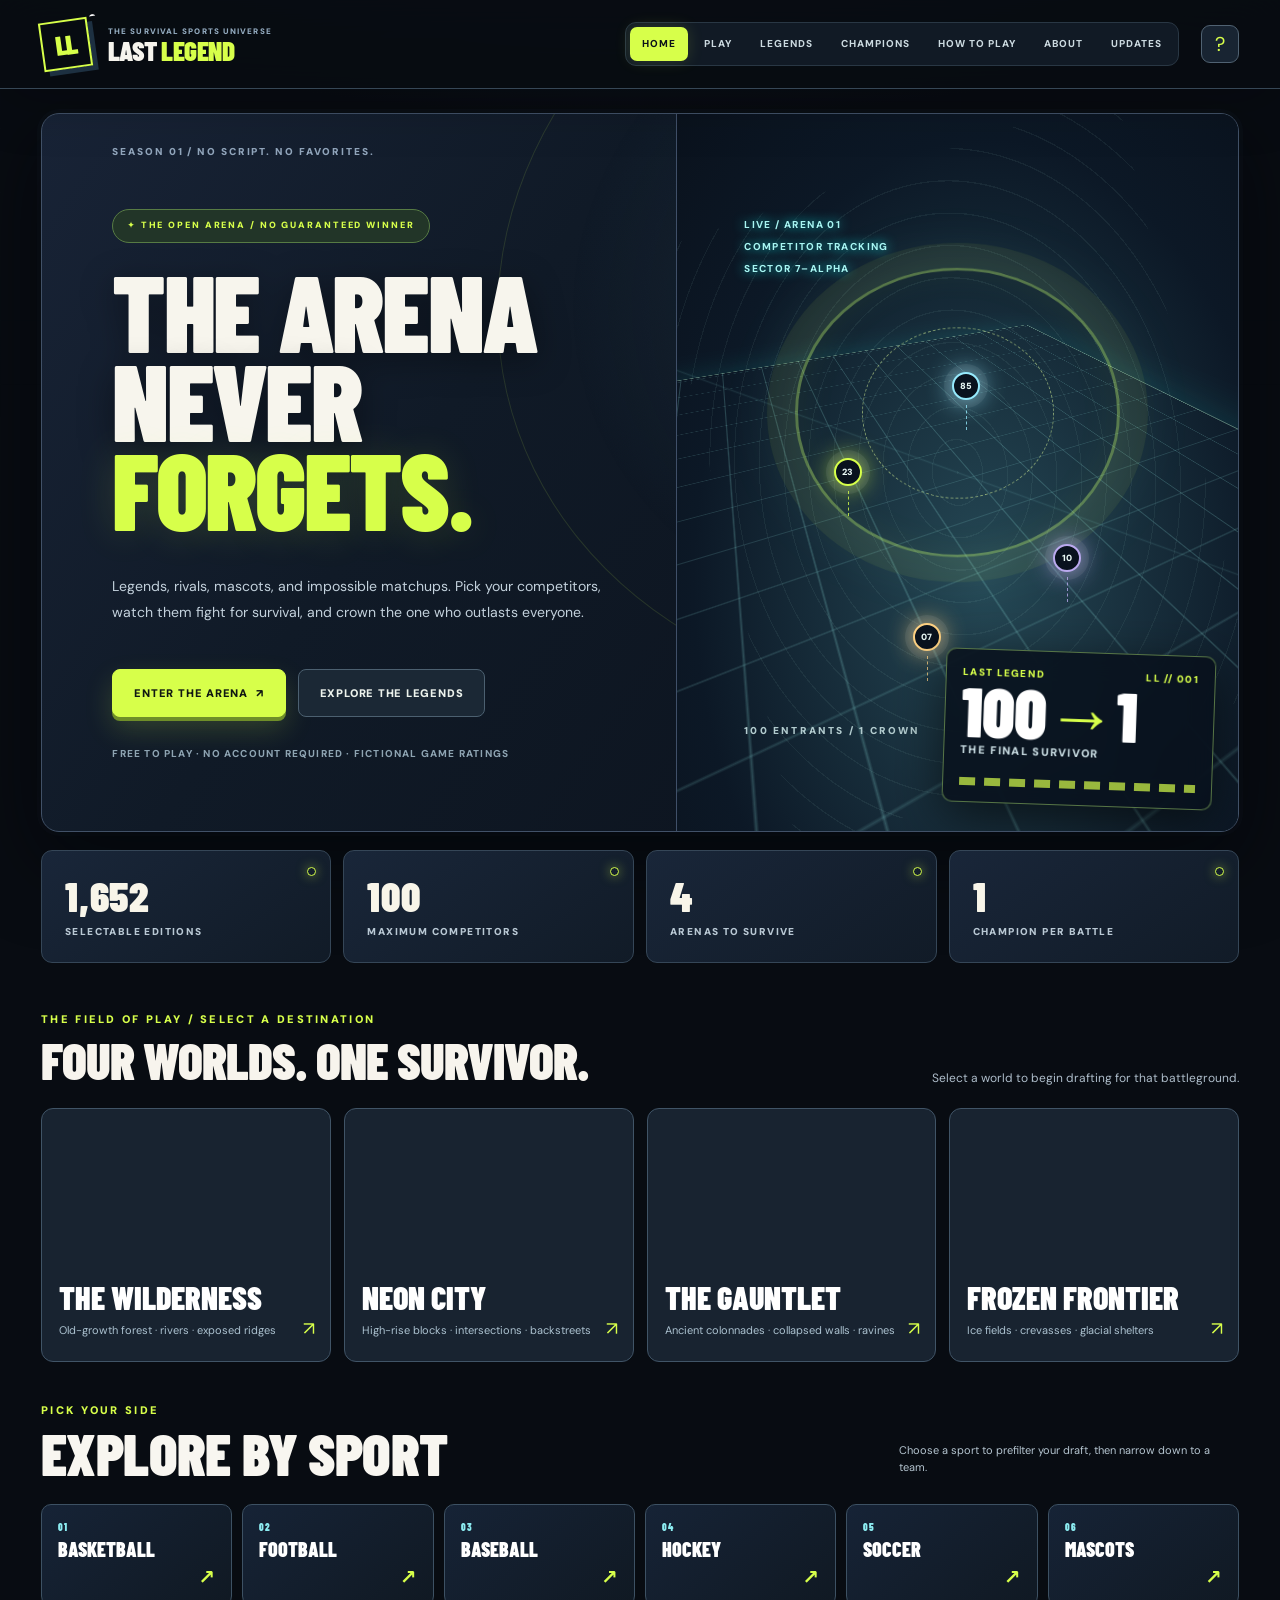
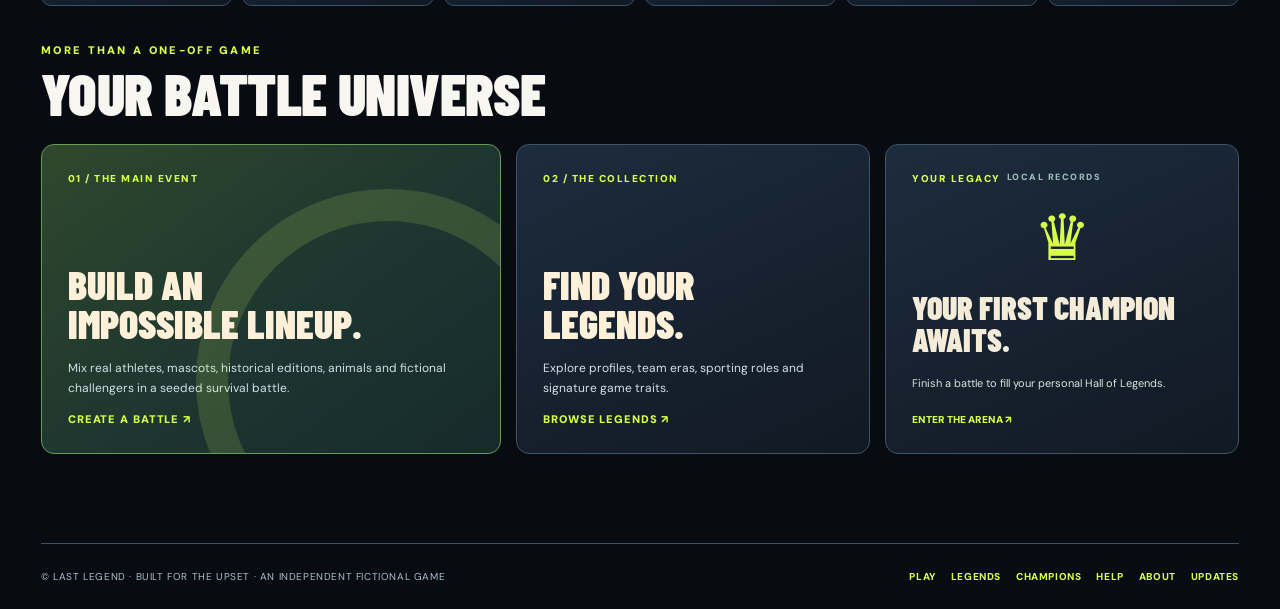
==== index.html @ 30714f8d "feat(v23): activate roster expansion during startup before catalog and edition setup" ====
<!doctype html>
<html lang="en"><head>
<meta charset="utf-8"><meta name="viewport" content="width=device-width,initial-scale=1,viewport-fit=cover">
<meta name="theme-color" content="#0b1015"><meta name="apple-mobile-web-app-capable" content="yes"><meta name="apple-mobile-web-app-status-bar-style" content="black-translucent"><meta name="apple-mobile-web-app-title" content="Last Legend">
<meta name="description" content="Draft real-world sports legends and fictional mascots in Last Legend, a free cinematic seeded battle royale simulator. Fictional ratings and outcomes.">
<meta name="robots" content="index,follow">
<meta property="og:site_name" content="Last Legend">
<meta name="twitter:card" content="summary">
<style>@import url('https://fonts.googleapis.com/css2?family=Barlow+Condensed:wght@600;700;800;900&family=DM+Sans:wght@400;500;600;700;800&display=swap');
:root{color-scheme:dark;--ink:#0b1015;--panel:#131d24;--panel2:#17232d;--line:#2c3740;--pale:#ebe8df;--muted:#95a0a7;--accent:#f4ae58;--mint:#a1d4ac}*{box-sizing:border-box}html{scroll-behavior:smooth}body{margin:0;background:var(--ink);color:var(--pale);font:14px/1.5 'DM Sans',system-ui,Arial,sans-serif}button,input,select{font:inherit}button{cursor:pointer}button:disabled{opacity:.35;cursor:not-allowed}.hidden{display:none!important}.app{max-width:1450px;margin:auto;padding:0 24px}.topbar{height:88px;display:flex;align-items:center;justify-content:space-between;border-bottom:1px solid #24313b}.logo-box{display:flex;align-items:center;gap:18px}.logo-symbol{font:900 25px 'Barlow Condensed',sans-serif;letter-spacing:-2px;border:2px solid var(--pale);padding:7px 9px;line-height:1;position:relative}.logo-symbol span{color:var(--accent);font-size:15px;position:absolute;top:-10px;right:-8px;letter-spacing:0}.eyebrow{font-size:10px;font-weight:800;letter-spacing:1.7px;color:var(--accent)}.brand{font:900 27px/1 'Barlow Condensed',sans-serif;letter-spacing:.2px}.brand em{font-style:normal;color:var(--accent)}.icon-btn{background:none;border:1px solid var(--line);border-radius:50%;width:38px;height:38px;color:var(--pale);font-size:20px}.hero{padding-top:42px}.hero-meta{display:flex;align-items:center;gap:22px;font-size:10px;letter-spacing:1.2px;color:var(--muted);font-weight:700}.live-pill{display:inline-flex;gap:9px;align-items:center;padding:6px 10px;border:1px solid #5a5138;border-radius:2px;color:var(--accent);font-size:10px;font-weight:800;letter-spacing:1.15px}.live-pill i{height:6px;width:6px;background:var(--accent);border-radius:100%;box-shadow:0 0 10px var(--accent)}h1,h2{font-family:'Barlow Condensed',Impact,sans-serif;font-weight:900;letter-spacing:-1px}h1{font-size:clamp(64px,11vw,146px);line-height:.85;margin:23px 0 17px}h1 span{color:var(--accent)}.hero-desc{max-width:700px;color:var(--muted);font-size:14px;margin:25px 0 32px;line-height:1.8}.section-rule{display:flex;justify-content:space-between;align-items:center;border-top:1px solid #46515a;padding:19px 0 12px;font-size:12px;letter-spacing:1px}.section-rule span{color:var(--accent);font-weight:800}.draft-slots{display:grid;grid-template-columns:repeat(12,minmax(0,1fr));gap:6px;margin-bottom:24px}.slot{background:#131b21;border:1px dashed #3c4750;border-radius:6px;min-height:84px;display:flex;flex-direction:column;align-items:center;justify-content:center;gap:5px;position:relative;min-width:0}.slot.filled{border:1px solid #b57e41;background:#28231f;cursor:pointer}.slot-number{font:800 10px 'DM Sans',sans-serif;color:#66757e}.slot-name{font-size:10px;line-height:1.15;text-align:center;white-space:normal;padding:0 2px;font-weight:700}.slot-add{font:600 26px 'Barlow Condensed',sans-serif;color:#4b5b62}.slot-jersey{font-size:21px}.browse-tools{display:flex;gap:10px;margin-bottom:14px}.search-input,select,input[type=number]{background:#152028;color:#ecedeb;border:1px solid #38444d;border-radius:5px;padding:12px 14px;outline:0}.search-input:focus,select:focus,input[type=number]:focus{border-color:var(--accent)}.search-input{flex:1;min-width:100px}select{cursor:pointer;min-width:135px}.athlete-grid{display:grid;grid-template-columns:repeat(4,minmax(0,1fr));gap:8px;max-height:450px;overflow:auto;padding:1px 3px 8px 0;scrollbar-color:#49545d transparent}.athlete-card{border:1px solid var(--line);border-radius:5px;background:#131d25;min-height:84px;text-align:left;display:flex;align-items:center;padding:10px;gap:12px;color:var(--pale);transition:border-color .15s,background .15s}.athlete-card:hover{border-color:#75828a}.athlete-card.selected{background:#2b3028;border-color:var(--accent)}.athlete-icon{width:48px;height:54px;flex-shrink:0;display:grid;place-items:center;border-radius:4px;background:#243743;font:800 19px 'Barlow Condensed';color:#d3e2e5}.athlete-card:nth-child(4n+2) .athlete-icon{background:#363042}.athlete-card:nth-child(4n+3) .athlete-icon{background:#3b3428}.athlete-card:nth-child(4n) .athlete-icon{background:#263932}.athlete-info{min-width:0;flex:1}.athlete-name{font-size:12px;font-weight:800;line-height:1.2}.athlete-sport{color:#9ba6ae;font-size:10px;margin:4px 0}.athlete-extra{color:var(--accent);font-size:10px;font-weight:700}.athlete-add{color:var(--accent);font-size:18px}.draft-footer{background:#151d24;border:1px solid var(--line);margin:25px 0 35px;padding:20px}.rules{display:flex;flex-wrap:wrap;gap:12px}.rules label{display:flex;flex-direction:column;gap:5px;min-width:150px;flex:1;color:#a3adb1;letter-spacing:1px;font-size:10px;font-weight:800}.rules select,.rules input{width:100%;font-size:12px}.draft-actions{margin-top:16px;display:flex;gap:12px}.btn{border-radius:4px;border:1px solid transparent;font-weight:900;letter-spacing:.5px;font-size:12px;padding:13px 18px;display:inline-flex;justify-content:center;align-items:center;gap:12px}.btn-primary{background:var(--accent);color:#0d1116;border-color:var(--accent)}.btn-secondary{background:#1b2831;color:var(--pale);border-color:#354550}.btn:hover:not(:disabled){filter:brightness(1.12)}.draft-actions #start{flex:1}.draft-actions #start span{margin-left:auto}.battle{padding:30px 0}.battle-header{display:flex;justify-content:space-between;align-items:end;margin-bottom:16px}.battle-header h2{font-size:56px;margin:4px 0 0;line-height:1}.battle-metrics{display:flex;gap:32px;text-align:right}.battle-metrics>div{display:flex;flex-direction:column}.battle-metrics small{font-size:10px;letter-spacing:1px;color:var(--muted)}.battle-metrics strong{font:800 25px 'Barlow Condensed';color:var(--accent)}.battle-grid{display:grid;grid-template-columns:minmax(0,1.6fr) minmax(290px,.72fr);gap:12px}.map-holder,.encounter,.battle-aside{border:1px solid #374651;background:#142028;border-radius:5px}.map-top,.map-foot{display:flex;justify-content:space-between;align-items:center;padding:10px 15px;font-size:10px;letter-spacing:1px;font-weight:800}.map-top{border-bottom:1px solid var(--line)}.map-key{color:#96a8ae;font-weight:500}#map{width:100%;display:block;aspect-ratio:620/390;background:#1a2830}#map .figure{transition:transform .25s ease}.map-foot{border-top:1px solid var(--line);color:var(--accent)}.encounter{margin-top:12px;padding:12px 14px;min-height:205px}.encounter-title{display:flex;justify-content:space-between;font-size:10px;font-weight:800;letter-spacing:1.2px;color:var(--accent)}.encounter-title span:last-child{color:var(--muted)}.encounter-visual{height:130px;display:flex;gap:10px;justify-content:center;align-items:center;overflow:hidden}.encounter-visual svg{max-height:125px;max-width:100%}.encounter-text{font-size:12px;min-height:28px;text-align:center;color:#d3ddd9}.controls{display:flex;gap:8px;margin-top:12px}.controls .btn{min-width:80px}.controls #play{flex:1}.controls select{font-size:11px;padding:7px}.timeline-meta{display:flex;justify-content:space-between;color:var(--muted);font-size:10px;margin-bottom:14px}#timeline{width:100%;margin:12px 0 3px;accent-color:var(--accent)}.battle-aside{display:flex;flex-direction:column;min-height:730px;overflow:hidden}.aside-tabs{display:flex;border-bottom:1px solid #41505b}.tab{flex:1;background:none;border:0;color:#94a2ac;font-size:11px;font-weight:800;letter-spacing:1px;padding:18px}.tab.active{border-bottom:2px solid var(--accent);color:var(--accent)}.feed-panel,.roster-panel{min-height:0;display:flex;flex-direction:column;flex:1}.feed-head{display:flex;justify-content:space-between;border-bottom:1px solid #34414a;padding:14px 15px;font-weight:800;font-size:10px;letter-spacing:1.1px}.feed-head span{color:#91a0a9}.feed{flex:1;overflow:auto;max-height:1000px;padding:12px}.event{padding:12px;border-left:2px solid #3e5960;background:#1a2831;margin-bottom:8px}.event.major{border-color:var(--accent)}.event.critical{border-color:#ec6b5e;background:#312529}.event-top{display:flex;justify-content:space-between;gap:5px;color:var(--accent);font-weight:800;font-size:9px;letter-spacing:.5px;margin-bottom:5px}.event p{margin:0;font-size:12px;line-height:1.6}.roster-item{display:flex;align-items:center;gap:10px;border-bottom:1px solid #293943;padding:9px 12px}.roster-item.dead{opacity:.45}.roster-badge{width:35px;height:35px;border-radius:4px;background:#355165;display:grid;place-items:center;font-size:13px;font-weight:800}.roster-data{flex:1;min-width:0}.roster-data strong{font-size:11px;display:block}.roster-data small{color:#9da9b0}.hpbar{background:#45505a;height:4px;border-radius:3px;margin-top:4px;overflow:hidden}.hpbar i{display:block;height:100%;background:#95cdad}.champion-banner{border:1px solid #e3a553;background:linear-gradient(115deg,#332818,#1b2526);padding:26px;margin:22px 0;text-align:center}.champion-banner .crown{font-size:28px;color:var(--accent)}.champion-banner h2{font-size:clamp(43px,8vw,80px);line-height:.95;margin:8px 0;color:var(--accent)}.champion-banner p{margin:8px 0 20px;color:#dae3d7}.champion-actions{display:flex;justify-content:center;align-items:stretch;gap:10px;flex-wrap:wrap}.champion-actions .btn{min-height:44px;white-space:normal;max-width:100%}.results-list{text-align:left;max-width:650px;margin:16px auto;display:grid;grid-template-columns:1fr 1fr;gap:5px}.results-list div{font-size:12px;background:#242a29;padding:6px 10px}.results-list span{color:var(--accent);margin-right:8px}.disclaimer{font-size:10px;color:#89969c;margin:15px 0;line-height:1.7}footer{border-top:1px solid #25343e;color:#70818b;display:flex;justify-content:space-between;padding:23px 0;font-size:10px;letter-spacing:1px}dialog{background:#152129;color:var(--pale);border:1px solid #4a5a61;border-radius:6px;max-width:min(95vw,460px)}dialog::backdrop{background:#03070ac9}.modal-body{padding:16px 22px 24px;position:relative}.modal-body h2{font-size:45px;line-height:.95}.modal-body p{color:#b2c0c4}.modal-close{position:absolute;right:5px;top:0;background:none;border:0;color:var(--pale);font-size:21px}.modal-body .btn{width:100%}
@media(max-width:950px){.draft-slots{grid-template-columns:repeat(6,1fr)}.athlete-grid{grid-template-columns:repeat(3,1fr)}.battle-grid{grid-template-columns:minmax(0,1fr)}.battle-aside{min-height:300px}.feed{max-height:390px}.battle-metrics{gap:16px}}@media(max-width:600px){.app{padding:0 12px}.topbar{height:71px}.logo-box{gap:11px}.logo-symbol{font-size:22px}.brand{font-size:23px}.eyebrow{font-size:8px;letter-spacing:.7px}.hero{padding-top:29px}.hero-meta>span:nth-child(2){font-size:8px}h1{font-size:clamp(62px,16vw,95px)}.hero-desc{font-size:13px}.draft-slots{grid-template-columns:repeat(6,minmax(0,1fr));gap:4px}.slot{min-height:65px}.slot-name{font-size:8px}.slot-jersey{font-size:17px}.browse-tools{gap:6px}.browse-tools select{min-width:110px;max-width:125px}.search-input,select{font-size:11px;padding:11px 8px}.athlete-grid{grid-template-columns:repeat(2,minmax(0,1fr));gap:6px;max-height:370px}.athlete-card{gap:7px;padding:8px 6px;min-height:72px}.athlete-icon{width:36px;height:44px;font-size:14px}.athlete-name{font-size:11px}.rules{gap:6px}.rules label{min-width:94px}.draft-actions{gap:7px}.btn{padding:11px 10px;font-size:10px}.battle{padding-top:16px}.battle-header h2{font-size:43px}.battle-metrics{gap:12px}.battle-metrics strong{font-size:18px}.battle-metrics small{font-size:8px}.map-top,.map-foot{padding:9px;font-size:9px}.map-key{font-size:8px}.controls{gap:4px}.controls .btn{min-width:55px;font-size:9px;padding:10px 6px}.controls select{min-width:78px;font-size:9px}.results-list{grid-template-columns:1fr}footer span{display:none}}
@media(prefers-reduced-motion:reduce){*,*:before,*:after{scroll-behavior:auto!important;transition:none!important;animation:none!important}}

/* Motion-driven encounter storyboard. All 2–4 figures visibly animate; no pre-rendered static matchup card. */
.encounter{min-height:300px!important;padding:14px!important}
.encounter-visual{height:205px!important;display:block!important;overflow:hidden}
.scene-stage{height:190px;width:100%;position:relative;overflow:hidden;border-radius:6px;background:radial-gradient(ellipse at 50% 100%,#37564b 0%,#243b38 39%,#121e27 100%);border:1px solid #42554f}
.scene-stage:before{content:'';position:absolute;inset:18px;background:repeating-linear-gradient(90deg,transparent 0 63px,#ffffff06 64px 65px);opacity:.7}
.scene-ground{position:absolute;bottom:38px;left:2%;right:2%;border-top:2px solid #7c9785;height:25px;background:linear-gradient(#2c5540aa,transparent)}
.scene-actor{position:absolute;left:calc((var(--actor-index) + .5)*100%/var(--actor-count));bottom:34px;transform:translateX(-50%);display:flex;flex-direction:column;align-items:center;z-index:2;animation:scene-step var(--scene-duration) ease-in-out both}
.scene-character{transform-origin:50% 87%;filter:drop-shadow(0 4px 3px #04080799)}
.scene-character svg{width:74px;height:99px;max-width:none;max-height:none}
.scene-name{font-size:10px;font-weight:900;white-space:nowrap;padding:2px 4px;color:#f8f7f0;background:#0c171bdc;border-radius:3px;max-width:110px;overflow:hidden;text-overflow:ellipsis}
.scene-impact{position:absolute;z-index:4;left:50%;bottom:82px;color:#ffcf69;font-size:49px;opacity:0;transform:translate(-50%,-50%) scale(.1);animation:scene-flash var(--scene-duration) ease-out both}
.scene-status{position:absolute;z-index:5;left:50%;bottom:148px;opacity:0;transform:translateX(-50%);color:#ffda75;font-size:14px;font-weight:900;letter-spacing:2px;animation:scene-title var(--scene-duration) ease-out both}
.scene-prop{position:absolute;left:50%;bottom:42px;transform:translateX(-50%);font-size:10px;color:#ffd481;letter-spacing:1px;font-weight:900}
.scene-story{text-align:left;display:flex;flex-direction:column;gap:6px;line-height:1.5;font-size:11px}
.scene-story strong{font-size:12px;color:#ffd18e}
.type-clash .actor-winner .scene-character{animation:hero-strike var(--scene-duration) ease-in-out both}
.type-clash .actor-target .scene-character{animation:victim-impact var(--scene-duration) ease-in-out both}
.type-clash .actor-eliminated .scene-character{animation:fall-down var(--scene-duration) ease-in both}
.type-chase .scene-actor{animation:run-across var(--scene-duration) cubic-bezier(.19,.6,.45,.98) both}
.type-chase .actor-target{animation:dash-out var(--scene-duration) ease-in both}
.type-chase .scene-character{animation:run-cycle .25s ease-in-out 6 alternate}
.type-alliance .scene-actor{animation:alliance-close var(--scene-duration) ease-in-out both}
.type-alliance .scene-character{animation:wave-hello var(--scene-duration) ease-in-out both}
.type-supply .actor-winner{animation:supply-grab var(--scene-duration) ease-in-out both}
.type-supply .scene-impact{animation:scene-flash var(--scene-duration) ease-out both}
.type-hazard .scene-character{animation:fall-down var(--scene-duration) ease-in both}
.type-talk .scene-character{animation:wave-hello var(--scene-duration) ease-in-out both}
.type-contact .scene-actor{animation:scene-step var(--scene-duration) ease-in-out both}
@keyframes scene-step{0%,15%{translate:0 0}37%{translate:calc(14px - 28px*var(--actor-index)) 0}72%{translate:0 -5px}100%{translate:0 0}}
@keyframes hero-strike{0%,20%{transform:translateX(0) rotate(0)}42%{transform:translateX(12px) rotate(-13deg)}58%{transform:translateX(32px) rotate(20deg)}70%,100%{transform:translateX(8px) rotate(0deg)}}
@keyframes victim-impact{0%,43%{transform:translateX(0) rotate(0deg)}59%{transform:translateX(-8px) rotate(32deg)}75%{transform:translateX(11px) rotate(-18deg)}100%{transform:translateX(11px) rotate(0deg)}}
@keyframes fall-down{0%,38%{transform:translateY(0) rotate(0);opacity:1}60%{transform:translateY(7px) rotate(48deg);opacity:1}85%,100%{transform:translateY(24px) rotate(82deg);opacity:.42}}
@keyframes run-across{0%,22%{translate:0 0}50%{translate:15px -5px}75%,100%{translate:39px 0}}
@keyframes dash-out{0%,24%{translate:0 0}65%,100%{translate:48px -8px}}
@keyframes run-cycle{0%{rotate:-10deg}100%{rotate:10deg}}
@keyframes alliance-close{0%,12%{translate:0 0}35%,75%{translate:calc(29px - var(--actor-index)*58px) 0}100%{translate:0 0}}
@keyframes wave-hello{0%,15%,100%{rotate:0}35%,65%{rotate:-8deg}50%{rotate:8deg}}
@keyframes supply-grab{0%,20%{translate:0 0}48%,72%{translate:15px -10px}100%{translate:8px 0}}
@keyframes scene-flash{0%,45%,100%{opacity:0;transform:translate(-50%,-50%) scale(.1)}55%{opacity:1;transform:translate(-50%,-50%) scale(1.1)}65%{opacity:.25;transform:translate(-50%,-50%) scale(1.8)}}
@keyframes scene-title{0%,53%{opacity:0;translate:0 10px}67%,90%{opacity:1;translate:0 0}100%{opacity:0}}
@media(max-width:600px){.encounter{min-height:284px!important}.encounter-visual{height:189px!important}.scene-stage{height:177px}.scene-actor{bottom:28px}.scene-name{font-size:8px;max-width:77px}.scene-character svg{width:55px;height:87px}.scene-impact{bottom:76px}.scene-status{bottom:145px}.scene-ground{bottom:30px}}
@media(prefers-reduced-motion:reduce){.scene-stage *{animation:none!important;transition:none!important}}

/* Adjustable 2–24 athlete draft. Column counts are tuned to the chosen match size. */
.match-size-bar{display:flex;align-items:center;flex-wrap:wrap;gap:12px;padding:13px 14px;margin:0 0 16px;border:1px solid #3d4d54;border-radius:6px;background:#17242b}
.match-size-bar>label{color:#f4ae58;font-size:11px;font-weight:900;letter-spacing:1.1px}
.match-size-controls{display:flex;align-items:center;gap:5px}
.match-size-controls select{min-width:83px;text-align:center;font-weight:900;font-size:15px;padding:8px 9px}
.size-step{border:1px solid #52616b;background:#273641;color:#f4ae58;width:36px;height:39px;border-radius:5px;font-size:22px;font-weight:800;cursor:pointer}
.size-step:disabled{opacity:.3;cursor:not-allowed}
.match-size-hint{color:#b1bdbe;font-size:11px;flex:1;min-width:140px}
.draft-slots{grid-template-columns:repeat(var(--slot-cols,12),minmax(0,1fr))}
@media(max-width:950px){.draft-slots{grid-template-columns:repeat(var(--slot-cols-tablet,6),minmax(0,1fr))}}
@media(max-width:600px){.draft-slots{grid-template-columns:repeat(var(--slot-cols-mobile,6),minmax(0,1fr))}.match-size-bar{gap:8px;padding:10px}.match-size-hint{min-width:100%;font-size:10px}.match-size-bar>label{flex:1}}

/* V3: champion showcase, contextual encounters, procedural map option */
.random-map-toggle .toggle-line{display:flex;align-items:center;gap:6px;white-space:nowrap;font-size:11px;letter-spacing:0;color:#d5e6da;text-transform:none}
.random-map-toggle input{width:18px!important;height:18px;accent-color:#f4ae58}
.victory-showcase{position:relative;overflow:hidden;border-radius:8px;max-width:420px;margin:0 auto 8px;background:radial-gradient(ellipse at 50% 45%,#495a3a 0%,#28372d 42%,#181f24 85%);min-height:232px}
.victory-stage{position:relative;display:flex;align-items:center;justify-content:center;flex-direction:column;min-height:232px;padding:10px 5px 0}
.victory-halo{position:absolute;top:20px;left:50%;translate:-50%;width:150px;height:150px;border-radius:50%;box-shadow:0 0 90px 45px #e7a84648;animation:victory-glow 2.5s ease-in-out infinite alternate}
.victory-figure{z-index:1;animation:victory-bounce 1.7s ease-in-out infinite alternate;filter:drop-shadow(0 7px 12px #060c1080)}
.victory-podium{z-index:2;background:linear-gradient(135deg,#eeb766,#a87d37);border-radius:3px 3px 0 0;color:#1a2421;padding:10px 28px;font:900 13px 'Barlow Condensed',sans-serif;letter-spacing:2px;margin-top:-13px;box-shadow:0 0 22px #ffc66c60}
.victory-confetti{position:absolute;top:-20px;left:var(--left);height:11px;width:5px;background:var(--confetti-color);z-index:3;animation:confetti-fall var(--fall) linear infinite;animation-delay:var(--delay)}
@keyframes confetti-fall{0%{transform:translateY(-40px) rotate(0)}100%{transform:translateY(300px) rotate(560deg)}}
@keyframes victory-bounce{from{transform:translateY(0) rotate(-4deg)}to{transform:translateY(-9px) rotate(4deg)}}
@keyframes victory-glow{from{opacity:.45;transform:scale(.88)}to{opacity:1;transform:scale(1.2)}}
.type-recovery .scene-character{animation:recover-lift var(--scene-duration) ease-in-out both}
.type-recovery .scene-impact{color:#9eebac;animation:heal-pulse var(--scene-duration) ease-out both}
.type-betrayal .scene-actor{animation:betrayal-step var(--scene-duration) ease-in-out both}
.type-betrayal .scene-character{animation:betrayal-turn var(--scene-duration) ease-in-out both}
@keyframes recover-lift{0%,15%{transform:translateY(0) scale(1)}35%{transform:translateY(14px) scale(.9)}75%,100%{transform:translateY(-8px) scale(1.07)}}
@keyframes heal-pulse{0%,25%{opacity:0;transform:scale(.2)}55%{opacity:1;transform:scale(2)}100%{opacity:0;transform:scale(3)}}
@keyframes betrayal-step{0%{translate:0 0}60%,100%{translate:calc(30px - 65px*var(--actor-index)) 0}}
@keyframes betrayal-turn{0%,30%{transform:scaleX(1)}80%,100%{transform:scaleX(-1)}}
@media(prefers-reduced-motion:reduce){.victory-figure,.victory-halo,.victory-confetti{animation:none!important}}

/* V4: large-scale draft and filtering; art polish is deferred. */
.mode-controls{display:flex;gap:10px;flex-wrap:wrap;margin:10px 0 14px;border:1px solid #344650;border-radius:5px;padding:12px;background:#121c25}
.mode-controls label{display:flex;flex-direction:column;gap:5px;flex:1;min-width:138px;font-size:10px;letter-spacing:.9px;font-weight:800;color:#adc0ca}
.mode-controls select{width:100%;padding:9px;background:#1b2934}
#filtered-count{color:#f4ae58;display:inline-block;align-self:end;padding:10px 0;font:700 11px 'DM Sans',sans-serif}
.draft-slots{max-height:370px;overflow-y:auto;align-content:start;scrollbar-color:#52616a transparent}
.slot{min-height:66px}.athlete-grid{max-height:380px}
.game-category-tag{background:#293d4d;color:#f4ae58;font-size:9px;padding:2px 5px;border-radius:3px}

@media(max-width:600px){.mode-controls{gap:6px;padding:9px}.mode-controls label{min-width:115px}.draft-slots{max-height:265px}.slot{min-height:60px}}

/* V5: persistent, compact arena leaderboards */
.arena-leaders { background:linear-gradient(160deg,#222e35,#142027); border-bottom:1px solid #44555d; padding:12px; }
.arena-leaders .leaders-title{display:flex;justify-content:space-between;align-items:center;color:#f6e6cc;font-size:11px;font-weight:900;letter-spacing:1.4px;margin-bottom:9px}
.arena-leaders .leaders-live{display:flex;align-items:center;gap:5px;color:#b2d9b9;font-size:9px}
.arena-leaders .leaders-live:before{content:"";width:6px;height:6px;border-radius:100%;background:#88cba1;box-shadow:0 0 8px #88cba1}
.leaders-cols{display:grid;grid-template-columns:minmax(0,1fr) minmax(0,1fr);gap:10px}
.leaders-group{min-width:0}
.leaders-heading{color:#acb9bd;font-size:9px;font-weight:850;letter-spacing:.8px;margin:1px 0 6px;white-space:nowrap}
.leader-entry{display:flex;align-items:center;gap:5px;border:1px solid #3a4952;padding:5px 6px;margin-bottom:4px;border-radius:4px;background:#1a2933;min-width:0}
.leader-entry .leader-rank{color:#ffbe71;font-size:10px;font-weight:900;min-width:12px}
.leader-entry .leader-name{font-size:10px;font-weight:800;line-height:1.25;white-space:nowrap;overflow:hidden;text-overflow:ellipsis;flex:1;min-width:0}
.leader-entry .leader-num{font:900 12px 'Barlow Condensed',sans-serif;color:#e8ecdc;min-width:18px;text-align:right;white-space:nowrap}
.leader-entry .leader-pip{width:7px;height:7px;flex-shrink:0;border-radius:2px}
.leader-entry.is-out{opacity:.58}
.leader-entry .leader-status{font-size:8px;color:#ea8b85}
.arena-leaders-mobile{display:none}
.arena-leaders-desktop{position:sticky;top:0;z-index:4;flex-shrink:0}
@media (max-width:950px){
 .arena-leaders-desktop{display:none}
 .arena-leaders-mobile{display:block;position:sticky;top:0;z-index:11;padding:8px 10px;margin-bottom:6px;border:1px solid #46545d;border-radius:4px;box-shadow:0 6px 12px #050c10a8}
 .arena-leaders-mobile .leaders-title{margin-bottom:4px;font-size:10px}
 .arena-leaders-mobile .leaders-heading{margin:1px 0 4px;font-size:9px}
 .arena-leaders-mobile .leader-entry{padding:3px 4px;margin-bottom:2px}
 .arena-leaders-mobile .leader-entry .leader-name{font-size:9px}
 .arena-leaders-mobile .leader-entry .leader-num{font-size:11px}
}
@media (max-width:410px){
 .arena-leaders-mobile .leaders-cols{gap:6px}
 .arena-leaders-mobile{padding:7px}
 .arena-leaders-mobile .leader-entry .leader-name{font-size:8.5px}
}


/* Keep the score panel anchored while the arena camera is scrolled. */
.battle-aside{overflow:visible}
.arena-leaders-desktop{top:8px;border-radius:5px 5px 0 0}
</style>
<link rel="stylesheet" href="ui/character-polish.css">
<link rel="stylesheet" href="ui/spectator-v7.css">
<link rel="stylesheet" href="ui/website-v8.css">
<link rel="stylesheet" href="ui/profiles-v11.css">
<link rel="stylesheet" href="ui/choreography-v12.css">
<link rel="stylesheet" href="ui/polish-v14.css">
<link rel="stylesheet" href="ui/analytics-v16.css">
<link rel="stylesheet" href="ui/visual-rebirth-v18.css">
<link rel="stylesheet" href="ui/battle-vision-v19.css">
<link rel="stylesheet" href="ui/encounter-cinema-v20.css">
<link rel="stylesheet" href="ui/survival-ai-v21.css">
<meta property="og:type" content="website"><meta property="og:title" content="LAST LEGEND · The Arena Never Forgets"><meta property="og:description" content="Build a lineup. Watch legends collide. One competitor survives. Free browser-based battle royale.">
<title>LAST LEGEND · The Arena Never Forgets</title>
</head><body>
<div id="app" class="app">
<header class="topbar site-header"><button type="button" id="ll-home" class="logo-box ll-home-logo" aria-label="Last Legend home; asks before ending an active battle"><div class="logo-symbol">LL<span>●</span></div><div><div class="eyebrow">THE SURVIVAL SPORTS UNIVERSE</div><div class="brand">LAST <em>LEGEND</em></div></div></button>
<button type="button" class="site-menu-toggle" id="site-menu-toggle" aria-controls="site-navigation" aria-expanded="false" aria-label="Open site menu">☰</button>
<nav class="site-nav" id="site-navigation" aria-label="Main navigation">
<a href="#/home" data-site-nav="home">HOME</a>
<a href="#/play" data-site-nav="play">PLAY</a>
<a href="#/legends" data-site-nav="legends">LEGENDS</a>
<a href="#/champions" data-site-nav="champions">CHAMPIONS</a>
<a href="#/how-to-play" data-site-nav="how-to-play">HOW TO PLAY</a>
<a href="#/about" data-site-nav="about">ABOUT</a>
<a href="#/updates" data-site-nav="updates">UPDATES</a>
</nav><button id="help-btn" class="icon-btn" title="Quick game rules" aria-label="Quick game rules">?</button></header>
<a class="ll-skip" href="#site-home" id="ll-skip">SKIP TO MAIN CONTENT</a>
<main id="main-content" tabindex="-1">

<section class="site-page site-home" id="site-home" aria-labelledby="site-home-heading">
<div class="site-home-hero"><div class="site-hero-copy">
<div class="site-eyebrow">✦ THE OPEN ARENA / NO GUARANTEED WINNER</div>
<h1 id="site-home-heading">THE ARENA<br>NEVER <em>FORGETS.</em></h1>
<p>Legends, rivals, mascots, and impossible matchups. Pick your competitors, watch them fight for survival, and crown the one who outlasts everyone.</p>
<div class="site-hero-actions"><button id="site-first-battle" type="button" class="site-primary">ENTER THE ARENA <span aria-hidden="true">↗</span></button><a href="#/legends" class="site-secondary" data-site-action="legends">EXPLORE THE LEGENDS</a></div>
<div class="site-hero-footnote">FREE TO PLAY · NO ACCOUNT REQUIRED · FICTIONAL GAME RATINGS</div>
</div><div class="site-hero-side"><div class="site-title-screen"><div class="site-screen-kicker"><span>LAST LEGEND</span><span>LL // 001</span></div><div class="site-screen-number">100<span>→</span>1</div><div class="site-screen-caption">THE FINAL SURVIVOR</div><div class="site-screen-line"></div></div></div></div>
<div class="site-home-metrics">
<div><strong id="site-total">1,203</strong><span>SELECTABLE EDITIONS</span></div>
<div><strong>100</strong><span>MAXIMUM COMPETITORS</span></div>
<div><strong>4</strong><span>ARENAS TO SURVIVE</span></div>
<div><strong>1</strong><span>CHAMPION PER BATTLE</span></div>
</div>
<div class="site-section-title"><div><div class="site-eyebrow">PICK YOUR SIDE</div><h2>EXPLORE BY SPORT</h2></div><p>Choose a sport to prefilter your draft, then narrow down to a team.</p></div>
<div id="site-sports" class="site-sports" aria-label="Draft shortcuts by sport"></div>
<div class="site-section-title"><div><div class="site-eyebrow">MORE THAN A ONE-OFF GAME</div><h2>YOUR BATTLE UNIVERSE</h2></div></div>
<div class="site-home-cards"><article class="site-home-feature highlight"><span class="site-feature-index">01 / THE MAIN EVENT</span><h3>BUILD AN IMPOSSIBLE LINEUP.</h3><p>Mix real athletes, mascots, historical editions, animals and fictional challengers in a seeded survival battle.</p><a href="#/play" data-site-action="play">CREATE A BATTLE ↗</a></article>
<article class="site-home-feature"><span class="site-feature-index">02 / THE COLLECTION</span><h3>FIND YOUR LEGENDS.</h3><p>Explore profiles, team eras, sporting roles and signature game traits.</p><a href="#/legends" data-site-action="legends">BROWSE LEGENDS ↗</a></article>
<article id="site-latest-champion" class="site-home-champion" aria-live="polite"></article></div>
</section>
<section class="hero hidden" id="draft-view"><div class="hero-meta"><span class="live-pill"><i></i> THE DRAFT</span><span>SEASON 001 · LEGENDS NEVER DIE</span></div>
<a class="ll-lab-link" href="identity-lab.html" title="Review roster portraits, nonhuman animations, and appearance verification">✧ CHARACTER IDENTITY LAB ↗</a>
<h1><span id="hero-count" style="color:var(--pale)">12 ENTER.</span><br><span>ONE REMAINS.</span></h1><p class="hero-desc">Choose 2–100 athletes from <span id="ll-draft-catalog-count">1,203</span> selectable roster editions. Watch them strategize, form alliances, fight for supplies, and survive. No guaranteed winner. Mascots, athletes, wildcards, and every battle tell a new story.</p>
<div class="section-rule"><strong>01 / SELECT YOUR LEGENDS</strong><span id="draft-count" aria-live="polite">0 / 12 DRAFTED</span></div>
<div class="match-size-bar"><label for="match-size">ATHLETES IN THIS BATTLE</label><div class="match-size-controls"><button type="button" class="size-step" id="decrease-size" aria-label="Remove one draft slot">−</button><select id="match-size" aria-label="Number of athletes in this battle"></select><button type="button" class="size-step" id="increase-size" aria-label="Add one draft slot">+</button></div><span id="size-status" class="match-size-hint" role="status" aria-live="polite">Choose any number from 2 to 100. One champion.</span></div>
<div id="draft-slots" class="draft-slots" aria-label="Selected athletes"></div>
<div class="mode-controls"><label>BATTLE MODE<select id="battle-mode" aria-label="Battle roster mode"><option value="ALL">Open Battle Royale · All</option><option value="MASCOT">Mascot Mode · Pro + College</option><option value="ATHLETE">Athletes Only</option><option value="WILDCARD">Wildcards & Fictional</option></select></label><label>COLLECTION<select id="collection-filter" aria-label="Browse character collections"><option value="ALL">All collections</option><option value="FRIENDS_REQUESTS">Friends' requests</option><option value="BEARS_TOP_100">Bears Top 100</option><option value="IU_2025_CHAMPIONS">Indiana Champions</option><option value="PRO_MASCOTS">All pro mascots</option><option value="NFL_MASCOTS">NFL Mascots</option><option value="NBA_MASCOTS">NBA Mascots</option><option value="NHL_MASCOTS">NHL Mascots</option><option value="MLB_MASCOTS">MLB Mascots</option><option value="COLLEGE_MASCOTS">100 College Mascots</option></select></label><span id="filtered-count" aria-live="polite">Loading library…</span></div><div class="browse-tools"><input id="search" class="search-input" type="search" placeholder="Search athletes, career editions, and teams…" aria-label="Search athletes" autocomplete="off"><select id="sport-filter" aria-label="Filter sport"><option value="">All sports</option></select><select id="ll-team-filter" aria-label="Filter by team or affiliation" disabled><option value="">CHOOSE A SPORT FIRST</option></select></div><div class="ll-edition-note" id="ll-edition-count" aria-live="polite">1,203 ORIGINAL PROFILES</div>
<div id="athlete-grid" class="athlete-grid"></div><button type="button" class="btn btn-secondary" id="ll-more-athletes" hidden>SHOW MORE LEGENDS</button>
<div class="draft-footer"><div class="rules"><label>ARENA<select id="arena"><option value="WILDERNESS">The Wilderness</option><option value="CITY">Neon City</option><option value="RUINS">The Gauntlet</option><option value="FROZEN">Frozen Frontier</option></select></label><label>RANDOMNESS<select id="mode"><option value="BALANCED">Balanced</option><option value="REALISTIC">Realistic</option><option value="CHAOS">Chaos</option></select></label><label>SCENE INTENSITY<select id="scene-intensity" aria-label="Encounter narrative violence intensity"><option value="standard">Standard · Non-graphic</option><option value="intense">Intense · Heavy impacts</option><option value="graphic">Graphic · 18+ opt-in</option></select></label><label>SEED<input id="seed" type="number" inputmode="numeric" value="20261022" min="0" max="2147483647"></label><label class="random-map-toggle"><span>MAP VARIETY</span><span class="toggle-line"><input type="checkbox" id="random-map" checked>New map every battle</span></label></div><div class="draft-actions"><button id="clear-draft" type="button" class="btn btn-secondary" aria-label="Clear entire lineup">CLEAR LINEUP</button><button id="demo" type="button" class="btn btn-secondary" aria-label="Fill remaining empty lineup slots">FILL REST</button><button id="start" class="btn btn-primary" disabled>START THE BATTLE <span>→</span></button></div></div>
</section>

<section id="site-legends" class="site-page hidden" aria-labelledby="site-legends-heading">
<div class="site-page-head"><div class="site-eyebrow">THE COMPLETE COLLECTION · FILTER & DRAFT</div><h1 id="site-legends-heading">THE LEGENDS.</h1><p>Search <span id="site-roster-total">1,203</span> selectable characters and career editions. Open a profile to inspect in-game ratings, or add a competitor straight to your lineup.</p></div>
<div class="site-filterbar"><input id="site-legend-search" type="search" placeholder="Search players, mascots, teams, or eras…" aria-label="Search all legends"><select id="site-legend-sport" aria-label="Filter legend catalog by sport"><option value="">All sports</option></select><select id="site-legend-team" aria-label="Filter legend catalog by team"><option value="">All teams</option></select></div>
<div class="site-roster-count" id="site-legend-count" aria-live="polite">LOADING LEGENDS…</div>
<div id="site-legend-grid" class="site-legend-grid"></div><button id="site-legend-more" class="site-secondary site-more" type="button" hidden>SHOW MORE</button>
<p class="site-note">Historical uniforms, appearances and statistical abilities are stylized game representations. Unsourced details remain provisional. No official league or athlete endorsement is implied.</p></section>
<section id="site-champions" class="site-page hidden" aria-labelledby="site-champions-heading">
<div class="site-page-head"><div class="site-eyebrow">THE HALL OF LEGENDS / YOUR RECORDS</div><h1 id="site-champions-heading">ONLY THE LAST REMAIN.</h1><p>Remember your championship runs, elimination records and surviving legends. Your finished matches are tracked on this device, not a fictional global leaderboard.</p></div>
<div class="site-history-wrap"><section id="ll-match-history" class="ll-history" aria-label="Completed match history"></section><p id="site-device-note" class="site-note"></p><button id="site-champions-link" type="button" class="site-primary">START YOUR NEXT BATTLE ↗</button></div></section>
<section id="site-how-to-play" class="site-page hidden" aria-labelledby="site-how-heading">
<div class="site-page-head"><div class="site-eyebrow">FIELD MANUAL / START HERE</div><h1 id="site-how-heading">HOW TO SURVIVE.</h1><p>Three moves separate you from your first champion. Watch for alliances, limited supplies, tactical encounters and a shrinking danger zone.</p></div>
<div class="site-steps">
<article class="site-step"><span class="site-step-index">01</span><h2>BUILD YOUR LINEUP.</h2><p>Choose 2–100 competitors. Filter by sport and team, mix multiple eras of a legend, remove selections, or use Fill Rest to complete open slots without losing picks.</p></article>
<article class="site-step"><span class="site-step-index">02</span><h2>CHOOSE THE BATTLEGROUND.</h2><p>Select one of four seeded arenas and a balance setting, then start. Abilities and terrain affect a deterministic fictional simulation, never real-world athlete rankings.</p></article>
<article class="site-step"><span class="site-step-index">03</span><h2>FOLLOW THE FIGHT.</h2><p>Use the live top-10 lists to follow any contender, or activate the automatic camera. Track their health, supplies, eliminations and survival until one remains.</p></article></div>
<div class="site-article"><section><h2>HOW DO RESULTS WORK?</h2><p>The simulation evaluates game ratings, tendencies, resources, terrain and seeded outcomes. Using the same lineup, seed and settings gives the same results. A new seed creates a new hypothetical story.</p></section>
<section><h2>CAN I LEAVE A MATCH?</h2><p>Click the LL logo or the back-to-draft control during a battle. A confirmation dialog asks before an unfinished battle is ended.</p></section>
<section><h2>WHERE ARE MY CHAMPIONS?</h2><p>Completed matches appear in Champions. The saved history stays in this browser; it does not sync to an account, and the site does not claim to have global rankings.</p></section>
<section><h2>ARE THE PERFORMANCES REAL?</h2><p>No. Last Legend is a fictional, stylized battle game. It is not an assessment of anyone’s real-world behavior, violence, skill in a fight, or character.</p></section></div>
<a href="#/play" class="site-primary" data-site-action="play">LET'S PLAY ↗</a></section>
<section id="site-about" class="site-page hidden" aria-labelledby="site-about-heading">
<div class="site-page-head"><div class="site-eyebrow">LAST LEGEND / INDEPENDENT GAME PROJECT</div><h1 id="site-about-heading">A SPORTING UNIVERSE.<br>ONE SURVIVOR.</h1><p>Last Legend brings unforgettable athletes, mascots and fantasy competitors into fictional survival scenarios. It's built for surprising outcomes and entertaining spectatorship, not predictions.</p></div>
<div class="site-article"><section><h2>WHAT IS LAST LEGEND?</h2><p>A free browser game where you create a draft, pick a battleground and watch animated encounters. Matches simulate 2–100 entrants from a roster that includes career editions and mascots.</p></section><section><h2>DO I NEED AN ACCOUNT?</h2><p>No. Guest play is available without an account or download. Finished match records are stored locally in your browser. Last Legend does not currently provide cloud-synced profiles or online multiplayer.</p></section><section><h2>ARE ATHLETE AND TEAM LIKENESSES OFFICIAL?</h2><p>No endorsement or affiliation with professional leagues, schools, athletes or rights holders is implied. Select team-era data and numbers have reference sources, but other design choices are provisional artwork. No official team marks are guaranteed.</p></section><section><h2>WHAT DATA DOES THE GAME SAVE?</h2><p>Completed-match records such as champions and elimination statistics are stored in this browser's local storage. You can delete them by clearing the website's stored data in your browser. No account-based history is offered.</p></section><section><h2>IS IT SUITABLE FOR EVERYONE?</h2><p>Current match presentation uses stylized, non-graphic fictional combat. Later content-intensity modes would need explicit audience controls and public-release review before launch.</p></section><section><h2>ACCESSIBILITY & HELP</h2><p>The game supports reduced-motion preferences, keyboard-accessible buttons, native confirmation dialogs and scrollable leaderboards. For gameplay instructions, visit <a href="#/how-to-play" data-site-action="how-to-play">How to Play</a>.</p></section></div></section>
<section id="site-updates" class="site-page hidden" aria-labelledby="site-updates-heading">
<div class="site-page-head"><div class="site-eyebrow">THE PATCH NOTES / ROAD TO PUBLIC RELEASE</div><h1 id="site-updates-heading">WHAT'S NEW.</h1><p>Changes actually released in the public game. Future plans are identified as planned—not advertised as playable.</p></div>
<div class="site-updates-list">
<article class="site-update"><div class="site-update-num">V17.0 · PREVIEW</div><div><h2>BACK TO HOME</h2><p>Return directly to the Lobby after a completed match while keeping local champion history.</p></div></article>
<article class="site-update"><div class="site-update-num">V16.0 · PREVIEW</div><div><h2>SIMULATION LAB</h2><p>Run 16 seeded fictional matches with 2–12 drafted legends; measure game-only win share, average placement and eliminations.</p></div></article>
<article class="site-update"><div class="site-update-num">V15.0 · PREVIEW</div><div><h2>SEEDED SHARE LINKS</h2><p>Reconstruct legends, arena, mode and seed from a portable link. No online accounts or global rankings.</p></div></article>
<article class="site-update"><div class="site-update-num">V14.0 · PREVIEW</div><div><h2>WEBSITE ACCESSIBILITY</h2><p>Keyboard focus, skip link, text contrast, reduced motion and better responsive controls.</p></div></article>
<article class="site-update"><div class="site-update-num">V13.0 · PREVIEW</div><div><h2>SAFER RESOURCE ROUTES</h2><p>Choose future-safe caches; avoid chasing supplies into the storm. No physical-obstacle pathfinding yet.</p></div></article>
<article class="site-update"><div class="site-update-num">V12.0 · PREVIEW</div><div><h2>ENCOUNTER CHOREOGRAPHY</h2><p>Character-specific motion families and prop cues, not 500 individually rigged animations.</p></div></article>
<article class="site-update"><div class="site-update-num">V11.0 · PREVIEW</div><div><h2>THE COMPLETE ATHLETE DOSSIER</h2><p>Show Stats and Add to Draft on Legends and Draft cards. Inspect all fictional ratings, stat bars, tendencies, signature and secondary abilities; upgraded text contrast and readability. The Big Four league-wide roster expansion is still planned.</p></div></article>
<article class="site-update"><div class="site-update-num">V10.0</div><div><h2>500 ENCOUNTERS</h2><p>500 seeded contextual encounter scenarios with character/arena compatibility, intensity controls and non-graphic default.</p></div></article>
<article class="site-update"><div class="site-update-num">V9.0</div><div><h2>ZONE SURVIVAL AI</h2><p>Competitors prioritize moving inward toward the shrinking safe zone, with deterministic battle regression coverage.</p></div></article>
<article class="site-update"><div class="site-update-num">V8.0</div><div><h2>WEBSITE FOUNDATION</h2><p>New Lobby, working navigation, roster catalog, career-profile inspection, Champions, How to Play, About, and Updates. Distinct home-page design and mobile menu. Existing arena remains playable.</p></div></article>
<article class="site-update"><div class="site-update-num">V7.1</div><div><h2>DRAFT QUALITY FIXES</h2><p>Clear Lineup, Fill Rest preserving manual picks, and removal of Anthony Richardson's alternate skin.</p></div></article>
<article class="site-update"><div class="site-update-num">V7.0</div><div><h2>THE SPECTATOR UPDATE</h2><p>Top-10 scrollable arena rankings, automatic and follow cameras, local match history, extra career editions and championship presentation.</p></div></article>
<article class="site-update"><div class="site-update-num">V6.0</div><div><h2>CHARACTER ART</h2><p>Animated nonhuman silhouettes, distinct appearances and in-game victor presentation.</p></div></article>
<article class="site-update"><div class="site-update-num">NEXT</div><div><h2>PLANNED, NOT LIVE</h2><p>Verified current NBA, NFL, NHL and MLB roster expansion, character animation polish, stronger mobile performance, public challenges and optional persistent accounts.</p></div></article>
</div></section>
<dialog id="site-profile-dialog" class="site-profile-dialog" aria-label="Legend profile"><button type="button" id="site-profile-close" class="site-profile-close" aria-label="Close profile">✕</button><div id="site-profile-body"></div></dialog>
<div id="site-live-region" role="status" aria-live="polite"></div>
<section id="battle-view" class="battle hidden"><div class="battle-header"><div><span class="live-pill"><i></i> SIMULATION LIVE</span><h2>THE ARENA</h2></div><div class="battle-metrics"><div><small>DAY / TIME</small><strong id="day">DAY 1 · 00:00</strong></div><div><small>SURVIVORS</small><strong id="remaining">12 / 12</strong></div></div></div>
<div class="ll-final-duel" id="ll-final-duel" hidden></div><div class="battle-grid"><div class="battle-main"><div class="ll-director-panel" aria-label="Arena camera director controls"><label>CAMERA MODE<select id="ll-camera-mode"><option value="AUTO">AUTO DIRECTOR</option><option value="OVERVIEW">WIDE OVERVIEW</option><option value="FOLLOW">FOLLOW COMPETITOR</option></select></label><label>TRACK A COMPETITOR<select id="ll-follow-select"><option value="">SELECT A COMPETITOR TO TRACK</option></select></label><span class="ll-camera-label" id="ll-camera-caption" role="status">AUTO DIRECTOR · EVENT FOCUS</span></div><section id="arena-leaders-mobile" class="arena-leaders arena-leaders-mobile" aria-label="Live match leaders"></section><div class="map-holder"><div class="map-top"><span id="map-label">THE WILDERNESS</span><span class="map-key">● LEGENDS &nbsp; ◈ SUPPLIES</span></div><svg id="map" viewBox="0 0 620 390" role="img" aria-label="Illustrated live survival arena with moving competitors, landmarks, and a shrinking safe zone"><rect width="620" height="390" fill="#1a2830" /></svg><div class="map-foot"><span id="phase">OPENING</span><span id="tick">TICK 000</span></div></div>
<div id="encounter" class="encounter"><div class="encounter-title"><span>ENCOUNTER CAMERA</span><span id="encounter-tag">TRACKING</span></div><div id="encounter-visual" class="encounter-visual"></div><div id="encounter-text" class="encounter-text">Watch animated encounters: chase, strike, dodge, escape, and eliminate.</div></div>
<div id="ll-spotlight" class="ll-spotlight" aria-label="Tracked competitor match statistics" aria-live="polite"></div><div class="controls"><button id="back" class="btn btn-secondary">← DRAFT</button><button id="play" class="btn btn-primary" aria-label="Play or pause">▶ PLAY</button><button id="step" class="btn btn-secondary" aria-label="Advance one tick">STEP ›</button><select id="speed" aria-label="Playback speed"><option value="0.5">½× CINEMATIC</option><option value="1" selected>1× STORY</option><option value="2">2× SPEED</option><option value="4">4× SPEED</option></select></div><input type="range" id="timeline" min="0" max="100" value="0" aria-label="Replay timeline"><div class="timeline-meta"><span>OPENING</span><span id="progress-text">0%</span><span>CHAMPION</span></div>
</div><aside class="battle-aside"><section id="arena-leaders-desktop" class="arena-leaders arena-leaders-desktop" aria-label="Live match leaders"></section><div class="aside-tabs"><button class="tab active" data-tab="feed">STORY</button><button class="tab" data-tab="roster">SURVIVORS</button></div><div id="feed-panel" class="feed-panel"><div class="feed-head">LIVE CHRONICLE <span id="event-total">0 EVENTS</span></div><div id="feed" class="feed" aria-live="polite"></div></div><div id="roster-panel" class="roster-panel hidden"></div></aside></div>
<div id="champion-banner" class="champion-banner hidden"></div><div class="disclaimer">Fictional, non-graphic game simulation. Ratings and fictional behavior are provisional game design estimates, not claims about real athletes. Displayed jersey numbers require verification. No endorsement implied.</div></section>
</main>
<footer id="site-footer" class="site-footer"><span>© LAST LEGEND · BUILT FOR THE UPSET · AN INDEPENDENT FICTIONAL GAME</span><nav aria-label="Footer navigation"><a href="#/play" data-site-action="play">PLAY</a><a href="#/legends" data-site-action="legends">LEGENDS</a><a href="#/champions" data-site-action="champions">CHAMPIONS</a><a href="#/how-to-play" data-site-action="how-to-play">HELP</a><a href="#/about" data-site-action="about">ABOUT</a><a href="#/updates" data-site-action="updates">UPDATES</a></nav></footer></div>
<dialog id="ll-exit-dialog" class="ll-exit-dialog" aria-labelledby="ll-exit-title" aria-describedby="ll-exit-description"><div class="ll-exit-content"><div class="ll-eyebrow">LAST LEGEND / LEAVE THE ARENA</div><h2 id="ll-exit-title">END THIS BATTLE?</h2><p id="ll-exit-description">Are you sure you want to end the battle and return to the home page? Your unfinished battle will be discarded. You can stay and keep watching.</p><div class="ll-exit-actions"><button type="button" id="ll-cancel-exit" class="btn btn-secondary ll-exit-keep">KEEP WATCHING</button><button type="button" id="ll-confirm-exit" class="btn btn-primary">END BATTLE &amp; GO HOME</button></div></div></dialog>
<dialog id="about"><div class="modal-body"><button id="close-about" class="modal-close" aria-label="Close">✕</button><div class="eyebrow">ABOUT THE SIMULATION</div><h2>STATS MATTER.<br>LUCK MATTERS TOO.</h2><p>Every encounter uses sport-inspired ratings, tactical decisions, fatigue, terrain, game perks, and a seeded random roll. Same roster + arena + mode + seed produces an identical outcome. Change the seed to create a fresh story.</p><p>The real athletes' fictional game behavior is not a factual judgment of their personalities or real-world combat abilities. All ratings are estimates for entertainment. Only verified historical numbers are shown.</p><button class="btn btn-primary" id="about-ok">LET'S PLAY →</button></div></dialog>
<script type="application/json" id="INLINE_ATHLETES">[{"id":"michael-jordan","name":"Michael Jordan","sport":"Basketball","role":"wing","number":null,"uniform":"basketball_jersey","era":"Bulls 1995-96","ratings":{"strength":78,"acceleration":90,"top_speed":85,"agility":94,"endurance":84,"durability":84,"reflexes":96,"coordination":98,"balance":94,"recovery":81,"striking":42,"grappling":40,"combat_defense":46,"tactical_iq":91,"awareness":93,"composure":97,"adaptability":88,"resourcefulness":63,"leadership":89,"clutch":100},"behavior":{"aggression":61,"caution":67,"alliance_drive":60,"loyalty":70,"opportunism":82},"perk":"THE_CLOSER","secondary":["CALM_UNDER_FIRE","QUICK_FIRST_STEP"]},{"id":"lebron-james","name":"LeBron James","sport":"Basketball","role":"wing","number":null,"uniform":"basketball_jersey","era":"Cavaliers 2015-16","ratings":{"strength":92,"acceleration":80,"top_speed":77,"agility":84,"endurance":86,"durability":91,"reflexes":86,"coordination":96,"balance":84,"recovery":86,"striking":43,"grappling":42,"combat_defense":45,"tactical_iq":96,"awareness":95,"composure":93,"adaptability":94,"resourcefulness":73,"leadership":97,"clutch":91},"behavior":{"aggression":47,"caution":67,"alliance_drive":83,"loyalty":81,"opportunism":74},"perk":"THE_FLOOR_GENERAL","secondary":["FIELD_VISION","COMMAND_VOICE"]},{"id":"kobe-bryant","name":"Kobe Bryant","sport":"Basketball","role":"wing","number":null,"uniform":"basketball_jersey","era":"Lakers 2007-08","ratings":{"strength":74,"acceleration":85,"top_speed":79,"agility":90,"endurance":91,"durability":83,"reflexes":93,"coordination":96,"balance":92,"recovery":82,"striking":45,"grappling":38,"combat_defense":44,"tactical_iq":90,"awareness":89,"composure":96,"adaptability":89,"resourcefulness":62,"leadership":83,"clutch":97},"behavior":{"aggression":63,"caution":65,"alliance_drive":45,"loyalty":64,"opportunism":87},"perk":"MAMBA_FOCUS","secondary":["FOCUS_MODE","STAY_READY"]},{"id":"shaquille-o-neal","name":"Shaquille O'Neal","sport":"Basketball","role":"center","number":null,"uniform":"basketball_jersey","era":"Lakers 1999-00","ratings":{"strength":100,"acceleration":72,"top_speed":57,"agility":65,"endurance":80,"durability":82,"reflexes":83,"coordination":91,"balance":89,"recovery":78,"striking":42,"grappling":37,"combat_defense":36,"tactical_iq":80,"awareness":87,"composure":81,"adaptability":77,"resourcefulness":58,"leadership":78,"clutch":86},"behavior":{"aggression":54,"caution":57,"alliance_drive":64,"loyalty":67,"opportunism":64},"perk":"SIGNATURE_SHAQUILLE_O_NEAL","secondary":["ANCHOR_STANCE","STRONG_GRIP"]},{"id":"stephen-curry","name":"Stephen Curry","sport":"Basketball","role":"point_guard","number":null,"uniform":"basketball_jersey","era":"Warriors 2015-16","ratings":{"strength":62,"acceleration":82,"top_speed":77,"agility":86,"endurance":80,"durability":81,"reflexes":87,"coordination":99,"balance":85,"recovery":77,"striking":38,"grappling":37,"combat_defense":37,"tactical_iq":91,"awareness":96,"composure":82,"adaptability":77,"resourcefulness":61,"leadership":82,"clutch":81},"behavior":{"aggression":54,"caution":63,"alliance_drive":70,"loyalty":68,"opportunism":58},"perk":"SIGNATURE_STEPHEN_CURRY","secondary":["FIELD_VISION","COMMAND_VOICE"]},{"id":"magic-johnson","name":"Magic Johnson","sport":"Basketball","role":"point_guard","number":null,"uniform":"basketball_jersey","era":"Lakers 1986-87","ratings":{"strength":69,"acceleration":83,"top_speed":77,"agility":90,"endurance":83,"durability":75,"reflexes":86,"coordination":94,"balance":86,"recovery":81,"striking":43,"grappling":33,"combat_defense":40,"tactical_iq":90,"awareness":92,"composure":83,"adaptability":80,"resourcefulness":58,"leadership":83,"clutch":84},"behavior":{"aggression":51,"caution":54,"alliance_drive":73,"loyalty":64,"opportunism":62},"perk":"SIGNATURE_MAGIC_JOHNSON","secondary":["FIELD_VISION","COMMAND_VOICE"]},{"id":"larry-bird","name":"Larry Bird","sport":"Basketball","role":"wing","number":null,"uniform":"basketball_jersey","era":"Celtics 1985-86","ratings":{"strength":78,"acceleration":81,"top_speed":79,"agility":83,"endurance":80,"durability":76,"reflexes":90,"coordination":93,"balance":81,"recovery":80,"striking":41,"grappling":36,"combat_defense":37,"tactical_iq":84,"awareness":82,"composure":83,"adaptability":79,"resourcefulness":58,"leadership":77,"clutch":84},"behavior":{"aggression":53,"caution":55,"alliance_drive":64,"loyalty":66,"opportunism":67},"perk":"SIGNATURE_LARRY_BIRD","secondary":["QUICK_FIRST_STEP","ELUSIVE"]},{"id":"kareem-abdul-jabbar","name":"Kareem Abdul-Jabbar","sport":"Basketball","role":"center","number":null,"uniform":"basketball_jersey","era":"Lakers 1979-80","ratings":{"strength":88,"acceleration":70,"top_speed":72,"agility":78,"endurance":79,"durability":85,"reflexes":86,"coordination":89,"balance":85,"recovery":78,"striking":39,"grappling":37,"combat_defense":39,"tactical_iq":81,"awareness":83,"composure":83,"adaptability":80,"resourcefulness":57,"leadership":74,"clutch":81},"behavior":{"aggression":50,"caution":56,"alliance_drive":51,"loyalty":64,"opportunism":58},"perk":"SIGNATURE_KAREEM_ABDUL_JABBAR","secondary":["ANCHOR_STANCE","STRONG_GRIP"]},{"id":"wilt-chamberlain","name":"Wilt Chamberlain","sport":"Basketball","role":"center","number":null,"uniform":"basketball_jersey","era":"76ers 1966-67","ratings":{"strength":92,"acceleration":71,"top_speed":67,"agility":76,"endurance":80,"durability":84,"reflexes":88,"coordination":89,"balance":87,"recovery":82,"striking":40,"grappling":39,"combat_defense":36,"tactical_iq":79,"awareness":85,"composure":82,"adaptability":81,"resourcefulness":63,"leadership":73,"clutch":83},"behavior":{"aggression":60,"caution":65,"alliance_drive":56,"loyalty":68,"opportunism":58},"perk":"SIGNATURE_WILT_CHAMBERLAIN","secondary":["ANCHOR_STANCE","STRONG_GRIP"]},{"id":"bill-russell","name":"Bill Russell","sport":"Basketball","role":"center","number":null,"uniform":"basketball_jersey","era":"Celtics 1961-62","ratings":{"strength":86,"acceleration":74,"top_speed":71,"agility":72,"endurance":79,"durability":82,"reflexes":86,"coordination":89,"balance":86,"recovery":79,"striking":43,"grappling":34,"combat_defense":36,"tactical_iq":81,"awareness":83,"composure":84,"adaptability":80,"resourcefulness":57,"leadership":73,"clutch":84},"behavior":{"aggression":59,"caution":60,"alliance_drive":61,"loyalty":58,"opportunism":60},"perk":"SIGNATURE_BILL_RUSSELL","secondary":["ANCHOR_STANCE","STRONG_GRIP"]},{"id":"tim-duncan","name":"Tim Duncan","sport":"Basketball","role":"wing","number":null,"uniform":"basketball_jersey","era":"Spurs 2002-03","ratings":{"strength":80,"acceleration":86,"top_speed":79,"agility":85,"endurance":79,"durability":81,"reflexes":90,"coordination":95,"balance":87,"recovery":82,"striking":43,"grappling":35,"combat_defense":38,"tactical_iq":82,"awareness":88,"composure":82,"adaptability":79,"resourcefulness":58,"leadership":76,"clutch":85},"behavior":{"aggression":48,"caution":62,"alliance_drive":60,"loyalty":60,"opportunism":59},"perk":"SIGNATURE_TIM_DUNCAN","secondary":["QUICK_FIRST_STEP","ELUSIVE"]},{"id":"kevin-durant","name":"Kevin Durant","sport":"Basketball","role":"wing","number":null,"uniform":"basketball_jersey","era":"Thunder 2013-14","ratings":{"strength":76,"acceleration":82,"top_speed":79,"agility":85,"endurance":79,"durability":80,"reflexes":90,"coordination":93,"balance":83,"recovery":80,"striking":40,"grappling":35,"combat_defense":35,"tactical_iq":82,"awareness":84,"composure":86,"adaptability":83,"resourcefulness":61,"leadership":73,"clutch":81},"behavior":{"aggression":55,"caution":62,"alliance_drive":61,"loyalty":59,"opportunism":68},"perk":"SIGNATURE_KEVIN_DURANT","secondary":["QUICK_FIRST_STEP","ELUSIVE"]},{"id":"hakeem-olajuwon","name":"Hakeem Olajuwon","sport":"Basketball","role":"center","number":null,"uniform":"basketball_jersey","era":"Rockets 1993-94","ratings":{"strength":92,"acceleration":71,"top_speed":68,"agility":74,"endurance":78,"durability":86,"reflexes":86,"coordination":87,"balance":84,"recovery":81,"striking":43,"grappling":34,"combat_defense":40,"tactical_iq":82,"awareness":87,"composure":81,"adaptability":81,"resourcefulness":57,"leadership":77,"clutch":80},"behavior":{"aggression":50,"caution":54,"alliance_drive":54,"loyalty":67,"opportunism":66},"perk":"SIGNATURE_HAKEEM_OLAJUWON","secondary":["ANCHOR_STANCE","STRONG_GRIP"]},{"id":"giannis-antetokounmpo","name":"Giannis Antetokounmpo","sport":"Basketball","role":"wing","number":null,"uniform":"basketball_jersey","era":"Bucks 2019-20","ratings":{"strength":81,"acceleration":80,"top_speed":74,"agility":83,"endurance":77,"durability":80,"reflexes":90,"coordination":95,"balance":84,"recovery":80,"striking":39,"grappling":33,"combat_defense":39,"tactical_iq":80,"awareness":86,"composure":81,"adaptability":81,"resourcefulness":63,"leadership":75,"clutch":85},"behavior":{"aggression":53,"caution":53,"alliance_drive":58,"loyalty":55,"opportunism":65},"perk":"SIGNATURE_GIANNIS_ANTETOKOUNMPO","secondary":["QUICK_FIRST_STEP","ELUSIVE"]},{"id":"nikola-joki","name":"Nikola Jokić","sport":"Basketball","role":"center","number":null,"uniform":"basketball_jersey","era":"Nuggets 2022-23","ratings":{"strength":89,"acceleration":71,"top_speed":67,"agility":76,"endurance":80,"durability":86,"reflexes":82,"coordination":85,"balance":87,"recovery":81,"striking":43,"grappling":34,"combat_defense":35,"tactical_iq":96,"awareness":95,"composure":84,"adaptability":77,"resourcefulness":58,"leadership":76,"clutch":81},"behavior":{"aggression":53,"caution":53,"alliance_drive":58,"loyalty":68,"opportunism":62},"perk":"SIGNATURE_NIKOLA_JOKI","secondary":["ANCHOR_STANCE","STRONG_GRIP"]},{"id":"dwyane-wade","name":"Dwyane Wade","sport":"Basketball","role":"wing","number":null,"uniform":"basketball_jersey","era":"Heat 2008-09","ratings":{"strength":77,"acceleration":81,"top_speed":80,"agility":84,"endurance":79,"durability":81,"reflexes":86,"coordination":92,"balance":81,"recovery":76,"striking":43,"grappling":33,"combat_defense":38,"tactical_iq":79,"awareness":86,"composure":83,"adaptability":78,"resourcefulness":57,"leadership":78,"clutch":84},"behavior":{"aggression":57,"caution":63,"alliance_drive":53,"loyalty":56,"opportunism":70},"perk":"SIGNATURE_DWYANE_WADE","secondary":["QUICK_FIRST_STEP","ELUSIVE"]},{"id":"dirk-nowitzki","name":"Dirk Nowitzki","sport":"Basketball","role":"wing","number":null,"uniform":"basketball_jersey","era":"Mavericks 2010-11","ratings":{"strength":79,"acceleration":84,"top_speed":78,"agility":88,"endurance":83,"durability":75,"reflexes":87,"coordination":89,"balance":86,"recovery":78,"striking":42,"grappling":39,"combat_defense":35,"tactical_iq":84,"awareness":87,"composure":80,"adaptability":80,"resourcefulness":63,"leadership":74,"clutch":80},"behavior":{"aggression":56,"caution":58,"alliance_drive":62,"loyalty":60,"opportunism":63},"perk":"SIGNATURE_DIRK_NOWITZKI","secondary":["QUICK_FIRST_STEP","ELUSIVE"]},{"id":"allen-iverson","name":"Allen Iverson","sport":"Basketball","role":"point_guard","number":null,"uniform":"basketball_jersey","era":"76ers 2000-01","ratings":{"strength":74,"acceleration":87,"top_speed":78,"agility":86,"endurance":78,"durability":75,"reflexes":85,"coordination":92,"balance":83,"recovery":79,"striking":43,"grappling":36,"combat_defense":38,"tactical_iq":89,"awareness":91,"composure":83,"adaptability":82,"resourcefulness":57,"leadership":79,"clutch":80},"behavior":{"aggression":58,"caution":61,"alliance_drive":66,"loyalty":69,"opportunism":68},"perk":"SIGNATURE_ALLEN_IVERSON","secondary":["FIELD_VISION","COMMAND_VOICE"]},{"id":"charles-barkley","name":"Charles Barkley","sport":"Basketball","role":"wing","number":null,"uniform":"basketball_jersey","era":"Suns 1992-93","ratings":{"strength":81,"acceleration":84,"top_speed":78,"agility":86,"endurance":81,"durability":76,"reflexes":86,"coordination":91,"balance":86,"recovery":80,"striking":43,"grappling":34,"combat_defense":36,"tactical_iq":80,"awareness":82,"composure":86,"adaptability":82,"resourcefulness":59,"leadership":75,"clutch":86},"behavior":{"aggression":61,"caution":64,"alliance_drive":60,"loyalty":57,"opportunism":70},"perk":"SIGNATURE_CHARLES_BARKLEY","secondary":["QUICK_FIRST_STEP","ELUSIVE"]},{"id":"kevin-garnett","name":"Kevin Garnett","sport":"Basketball","role":"wing","number":null,"uniform":"basketball_jersey","era":"Celtics 2007-08","ratings":{"strength":79,"acceleration":83,"top_speed":79,"agility":88,"endurance":82,"durability":79,"reflexes":85,"coordination":95,"balance":81,"recovery":76,"striking":37,"grappling":37,"combat_defense":37,"tactical_iq":84,"awareness":86,"composure":82,"adaptability":78,"resourcefulness":62,"leadership":73,"clutch":81},"behavior":{"aggression":54,"caution":56,"alliance_drive":51,"loyalty":63,"opportunism":64},"perk":"SIGNATURE_KEVIN_GARNETT","secondary":["QUICK_FIRST_STEP","ELUSIVE"]},{"id":"david-robinson","name":"David Robinson","sport":"Basketball","role":"center","number":null,"uniform":"basketball_jersey","era":"Spurs 1994-95","ratings":{"strength":89,"acceleration":70,"top_speed":67,"agility":74,"endurance":79,"durability":85,"reflexes":84,"coordination":88,"balance":86,"recovery":82,"striking":41,"grappling":37,"combat_defense":35,"tactical_iq":83,"awareness":87,"composure":86,"adaptability":77,"resourcefulness":59,"leadership":77,"clutch":82},"behavior":{"aggression":60,"caution":57,"alliance_drive":54,"loyalty":68,"opportunism":61},"perk":"SIGNATURE_DAVID_ROBINSON","secondary":["ANCHOR_STANCE","STRONG_GRIP"]},{"id":"oscar-robertson","name":"Oscar Robertson","sport":"Basketball","role":"point_guard","number":null,"uniform":"basketball_jersey","era":"Royals 1963-64","ratings":{"strength":72,"acceleration":86,"top_speed":74,"agility":87,"endurance":78,"durability":81,"reflexes":82,"coordination":90,"balance":87,"recovery":82,"striking":39,"grappling":38,"combat_defense":38,"tactical_iq":90,"awareness":93,"composure":81,"adaptability":80,"resourcefulness":62,"leadership":77,"clutch":80},"behavior":{"aggression":59,"caution":56,"alliance_drive":79,"loyalty":57,"opportunism":58},"perk":"SIGNATURE_OSCAR_ROBERTSON","secondary":["FIELD_VISION","COMMAND_VOICE"]},{"id":"jerry-west","name":"Jerry West","sport":"Basketball","role":"point_guard","number":null,"uniform":"basketball_jersey","era":"Lakers 1969-70","ratings":{"strength":70,"acceleration":83,"top_speed":77,"agility":89,"endurance":82,"durability":77,"reflexes":85,"coordination":92,"balance":84,"recovery":77,"striking":38,"grappling":39,"combat_defense":41,"tactical_iq":92,"awareness":91,"composure":83,"adaptability":77,"resourcefulness":58,"leadership":77,"clutch":81},"behavior":{"aggression":53,"caution":53,"alliance_drive":70,"loyalty":63,"opportunism":64},"perk":"SIGNATURE_JERRY_WEST","secondary":["FIELD_VISION","COMMAND_VOICE"]},{"id":"julius-erving","name":"Julius Erving","sport":"Basketball","role":"wing","number":null,"uniform":"basketball_jersey","era":"76ers 1980-81","ratings":{"strength":79,"acceleration":81,"top_speed":76,"agility":88,"endurance":78,"durability":80,"reflexes":89,"coordination":90,"balance":85,"recovery":82,"striking":41,"grappling":38,"combat_defense":40,"tactical_iq":81,"awareness":87,"composure":85,"adaptability":83,"resourcefulness":62,"leadership":74,"clutch":80},"behavior":{"aggression":49,"caution":55,"alliance_drive":57,"loyalty":68,"opportunism":65},"perk":"SIGNATURE_JULIUS_ERVING","secondary":["QUICK_FIRST_STEP","ELUSIVE"]},{"id":"kawhi-leonard","name":"Kawhi Leonard","sport":"Basketball","role":"wing","number":null,"uniform":"basketball_jersey","era":"Raptors 2018-19","ratings":{"strength":76,"acceleration":82,"top_speed":80,"agility":85,"endurance":79,"durability":78,"reflexes":89,"coordination":92,"balance":83,"recovery":79,"striking":41,"grappling":34,"combat_defense":41,"tactical_iq":79,"awareness":84,"composure":81,"adaptability":83,"resourcefulness":57,"leadership":78,"clutch":82},"behavior":{"aggression":51,"caution":63,"alliance_drive":53,"loyalty":64,"opportunism":59},"perk":"SIGNATURE_KAWHI_LEONARD","secondary":["QUICK_FIRST_STEP","ELUSIVE"]},{"id":"james-harden","name":"James Harden","sport":"Basketball","role":"point_guard","number":null,"uniform":"basketball_jersey","era":"Rockets 2017-18","ratings":{"strength":73,"acceleration":85,"top_speed":80,"agility":87,"endurance":80,"durability":78,"reflexes":88,"coordination":90,"balance":84,"recovery":80,"striking":42,"grappling":36,"combat_defense":35,"tactical_iq":89,"awareness":93,"composure":86,"adaptability":80,"resourcefulness":58,"leadership":83,"clutch":86},"behavior":{"aggression":48,"caution":53,"alliance_drive":68,"loyalty":68,"opportunism":62},"perk":"SIGNATURE_JAMES_HARDEN","secondary":["FIELD_VISION","COMMAND_VOICE"]},{"id":"russell-westbrook","name":"Russell Westbrook","sport":"Basketball","role":"point_guard","number":null,"uniform":"basketball_jersey","era":"Thunder 2016-17","ratings":{"strength":70,"acceleration":85,"top_speed":79,"agility":91,"endurance":82,"durability":80,"reflexes":82,"coordination":89,"balance":81,"recovery":81,"striking":38,"grappling":33,"combat_defense":39,"tactical_iq":88,"awareness":94,"composure":86,"adaptability":78,"resourcefulness":62,"leadership":78,"clutch":86},"behavior":{"aggression":56,"caution":63,"alliance_drive":65,"loyalty":61,"opportunism":65},"perk":"SIGNATURE_RUSSELL_WESTBROOK","secondary":["FIELD_VISION","COMMAND_VOICE"]},{"id":"luka-don-i","name":"Luka Dončić","sport":"Basketball","role":"point_guard","number":null,"uniform":"basketball_jersey","era":"Mavericks 2023-24","ratings":{"strength":72,"acceleration":85,"top_speed":77,"agility":86,"endurance":83,"durability":80,"reflexes":83,"coordination":91,"balance":82,"recovery":81,"striking":42,"grappling":35,"combat_defense":41,"tactical_iq":93,"awareness":91,"composure":83,"adaptability":79,"resourcefulness":63,"leadership":80,"clutch":85},"behavior":{"aggression":62,"caution":65,"alliance_drive":79,"loyalty":65,"opportunism":63},"perk":"SIGNATURE_LUKA_DON_I","secondary":["FIELD_VISION","COMMAND_VOICE"]},{"id":"chris-paul","name":"Chris Paul","sport":"Basketball","role":"point_guard","number":null,"uniform":"basketball_jersey","era":"Hornets 2007-08","ratings":{"strength":70,"acceleration":82,"top_speed":79,"agility":91,"endurance":81,"durability":80,"reflexes":85,"coordination":91,"balance":87,"recovery":81,"striking":37,"grappling":38,"combat_defense":36,"tactical_iq":93,"awareness":92,"composure":85,"adaptability":78,"resourcefulness":63,"leadership":79,"clutch":85},"behavior":{"aggression":61,"caution":57,"alliance_drive":71,"loyalty":63,"opportunism":62},"perk":"SIGNATURE_CHRIS_PAUL","secondary":["FIELD_VISION","COMMAND_VOICE"]},{"id":"anthony-davis","name":"Anthony Davis","sport":"Basketball","role":"center","number":null,"uniform":"basketball_jersey","era":"Pelicans 2017-18","ratings":{"strength":90,"acceleration":72,"top_speed":72,"agility":74,"endurance":80,"durability":82,"reflexes":87,"coordination":88,"balance":90,"recovery":80,"striking":40,"grappling":38,"combat_defense":41,"tactical_iq":84,"awareness":83,"composure":80,"adaptability":80,"resourcefulness":58,"leadership":76,"clutch":80},"behavior":{"aggression":50,"caution":59,"alliance_drive":62,"loyalty":65,"opportunism":67},"perk":"SIGNATURE_ANTHONY_DAVIS","secondary":["ANCHOR_STANCE","STRONG_GRIP"]},{"id":"lisa-leslie","name":"Lisa Leslie","sport":"Basketball","role":"center","number":null,"uniform":"basketball_jersey","era":"Sparks 2001","ratings":{"strength":88,"acceleration":70,"top_speed":69,"agility":73,"endurance":81,"durability":82,"reflexes":86,"coordination":87,"balance":84,"recovery":81,"striking":38,"grappling":37,"combat_defense":38,"tactical_iq":83,"awareness":83,"composure":82,"adaptability":78,"resourcefulness":60,"leadership":77,"clutch":80},"behavior":{"aggression":54,"caution":65,"alliance_drive":60,"loyalty":66,"opportunism":72},"perk":"SIGNATURE_LISA_LESLIE","secondary":["ANCHOR_STANCE","STRONG_GRIP"]},{"id":"diana-taurasi","name":"Diana Taurasi","sport":"Basketball","role":"wing","number":null,"uniform":"basketball_jersey","era":"Mercury 2009","ratings":{"strength":79,"acceleration":85,"top_speed":74,"agility":89,"endurance":83,"durability":76,"reflexes":88,"coordination":90,"balance":84,"recovery":78,"striking":42,"grappling":38,"combat_defense":41,"tactical_iq":79,"awareness":88,"composure":86,"adaptability":79,"resourcefulness":63,"leadership":78,"clutch":80},"behavior":{"aggression":59,"caution":59,"alliance_drive":62,"loyalty":57,"opportunism":68},"perk":"SIGNATURE_DIANA_TAURASI","secondary":["QUICK_FIRST_STEP","ELUSIVE"]},{"id":"maya-moore","name":"Maya Moore","sport":"Basketball","role":"wing","number":null,"uniform":"basketball_jersey","era":"Lynx 2014","ratings":{"strength":78,"acceleration":80,"top_speed":78,"agility":88,"endurance":80,"durability":79,"reflexes":90,"coordination":91,"balance":81,"recovery":81,"striking":38,"grappling":38,"combat_defense":41,"tactical_iq":81,"awareness":87,"composure":80,"adaptability":79,"resourcefulness":59,"leadership":73,"clutch":85},"behavior":{"aggression":61,"caution":51,"alliance_drive":57,"loyalty":68,"opportunism":60},"perk":"SIGNATURE_MAYA_MOORE","secondary":["QUICK_FIRST_STEP","ELUSIVE"]},{"id":"candace-parker","name":"Candace Parker","sport":"Basketball","role":"wing","number":null,"uniform":"basketball_jersey","era":"Sparks 2013","ratings":{"strength":77,"acceleration":82,"top_speed":74,"agility":87,"endurance":82,"durability":76,"reflexes":88,"coordination":92,"balance":84,"recovery":77,"striking":42,"grappling":36,"combat_defense":36,"tactical_iq":80,"awareness":86,"composure":82,"adaptability":77,"resourcefulness":59,"leadership":77,"clutch":81},"behavior":{"aggression":53,"caution":61,"alliance_drive":55,"loyalty":60,"opportunism":72},"perk":"SIGNATURE_CANDACE_PARKER","secondary":["QUICK_FIRST_STEP","ELUSIVE"]},{"id":"a-ja-wilson","name":"A'ja Wilson","sport":"Basketball","role":"wing","number":null,"uniform":"basketball_jersey","era":"Aces 2023","ratings":{"strength":81,"acceleration":81,"top_speed":77,"agility":86,"endurance":81,"durability":79,"reflexes":85,"coordination":91,"balance":85,"recovery":78,"striking":43,"grappling":35,"combat_defense":39,"tactical_iq":83,"awareness":82,"composure":84,"adaptability":79,"resourcefulness":61,"leadership":77,"clutch":85},"behavior":{"aggression":57,"caution":56,"alliance_drive":55,"loyalty":56,"opportunism":60},"perk":"SIGNATURE_A_JA_WILSON","secondary":["QUICK_FIRST_STEP","ELUSIVE"]},{"id":"tom-brady","name":"Tom Brady","sport":"American Football","role":"quarterback","number":null,"uniform":"football_pads_jersey","era":"Patriots 2007","ratings":{"strength":65,"acceleration":41,"top_speed":43,"agility":48,"endurance":72,"durability":75,"reflexes":80,"coordination":88,"balance":68,"recovery":76,"striking":34,"grappling":33,"combat_defense":37,"tactical_iq":99,"awareness":95,"composure":98,"adaptability":91,"resourcefulness":65,"leadership":96,"clutch":97},"behavior":{"aggression":30,"caution":85,"alliance_drive":85,"loyalty":84,"opportunism":66},"perk":"FILM_ROOM","secondary":["FIELD_VISION","CALM_UNDER_FIRE"]},{"id":"patrick-mahomes","name":"Patrick Mahomes","sport":"American Football","role":"quarterback","number":null,"uniform":"football_pads_jersey","era":"Chiefs 2022","ratings":{"strength":72,"acceleration":75,"top_speed":64,"agility":69,"endurance":73,"durability":85,"reflexes":79,"coordination":79,"balance":74,"recovery":81,"striking":50,"grappling":46,"combat_defense":47,"tactical_iq":93,"awareness":88,"composure":78,"adaptability":74,"resourcefulness":62,"leadership":89,"clutch":79},"behavior":{"aggression":57,"caution":57,"alliance_drive":68,"loyalty":55,"opportunism":63},"perk":"SIGNATURE_PATRICK_MAHOMES","secondary":["QUICK_CALCULATION","CALM_UNDER_FIRE"]},{"id":"jerry-rice","name":"Jerry Rice","sport":"American Football","role":"receiver","number":null,"uniform":"football_pads_jersey","era":"49ers 1995","ratings":{"strength":81,"acceleration":87,"top_speed":90,"agility":89,"endurance":72,"durability":84,"reflexes":81,"coordination":91,"balance":75,"recovery":76,"striking":50,"grappling":40,"combat_defense":45,"tactical_iq":83,"awareness":79,"composure":82,"adaptability":72,"resourcefulness":58,"leadership":81,"clutch":82},"behavior":{"aggression":55,"caution":54,"alliance_drive":58,"loyalty":59,"opportunism":71},"perk":"SIGNATURE_JERRY_RICE","secondary":["QUICK_FIRST_STEP","SOFT_HANDS"]},{"id":"jim-brown","name":"Jim Brown","sport":"American Football","role":"running_back","number":null,"uniform":"football_pads_jersey","era":"Browns 1963","ratings":{"strength":88,"acceleration":84,"top_speed":85,"agility":86,"endurance":81,"durability":85,"reflexes":78,"coordination":79,"balance":77,"recovery":75,"striking":44,"grappling":41,"combat_defense":51,"tactical_iq":81,"awareness":78,"composure":78,"adaptability":75,"resourcefulness":61,"leadership":80,"clutch":78},"behavior":{"aggression":60,"caution":62,"alliance_drive":60,"loyalty":57,"opportunism":72},"perk":"SIGNATURE_JIM_BROWN","secondary":["SECOND_WIND","STRONG_GRIP"]},{"id":"walter-payton","name":"Walter Payton","sport":"American Football","role":"running_back","number":null,"uniform":"football_pads_jersey","era":"Bears 1977","ratings":{"strength":89,"acceleration":86,"top_speed":85,"agility":89,"endurance":82,"durability":87,"reflexes":84,"coordination":80,"balance":72,"recovery":81,"striking":47,"grappling":46,"combat_defense":45,"tactical_iq":78,"awareness":80,"composure":81,"adaptability":73,"resourcefulness":60,"leadership":76,"clutch":81},"behavior":{"aggression":59,"caution":56,"alliance_drive":62,"loyalty":61,"opportunism":63},"perk":"SIGNATURE_WALTER_PAYTON","secondary":["SECOND_WIND","STRONG_GRIP"],"collection_tags":["BEARS_TOP_100"],"teams_referenced":["Chicago Bears"]},{"id":"barry-sanders","name":"Barry Sanders","sport":"American Football","role":"running_back","number":null,"uniform":"football_pads_jersey","era":"Lions 1997","ratings":{"strength":92,"acceleration":86,"top_speed":81,"agility":89,"endurance":81,"durability":89,"reflexes":79,"coordination":83,"balance":72,"recovery":79,"striking":46,"grappling":41,"combat_defense":51,"tactical_iq":77,"awareness":83,"composure":79,"adaptability":76,"resourcefulness":62,"leadership":76,"clutch":81},"behavior":{"aggression":49,"caution":53,"alliance_drive":54,"loyalty":67,"opportunism":71},"perk":"SIGNATURE_BARRY_SANDERS","secondary":["SECOND_WIND","STRONG_GRIP"]},{"id":"peyton-manning","name":"Peyton Manning","sport":"American Football","role":"quarterback","number":null,"uniform":"football_pads_jersey","era":"Colts 2004","ratings":{"strength":75,"acceleration":79,"top_speed":62,"agility":69,"endurance":75,"durability":84,"reflexes":79,"coordination":84,"balance":73,"recovery":80,"striking":47,"grappling":42,"combat_defense":46,"tactical_iq":89,"awareness":89,"composure":79,"adaptability":75,"resourcefulness":62,"leadership":91,"clutch":83},"behavior":{"aggression":60,"caution":64,"alliance_drive":74,"loyalty":68,"opportunism":70},"perk":"SIGNATURE_PEYTON_MANNING","secondary":["QUICK_CALCULATION","CALM_UNDER_FIRE"]},{"id":"joe-montana","name":"Joe Montana","sport":"American Football","role":"quarterback","number":null,"uniform":"football_pads_jersey","era":"49ers 1989","ratings":{"strength":77,"acceleration":75,"top_speed":63,"agility":69,"endurance":76,"durability":83,"reflexes":82,"coordination":80,"balance":74,"recovery":78,"striking":47,"grappling":40,"combat_defense":48,"tactical_iq":91,"awareness":88,"composure":77,"adaptability":75,"resourcefulness":61,"leadership":90,"clutch":82},"behavior":{"aggression":60,"caution":62,"alliance_drive":65,"loyalty":56,"opportunism":63},"perk":"SIGNATURE_JOE_MONTANA","secondary":["QUICK_CALCULATION","CALM_UNDER_FIRE"]},{"id":"aaron-rodgers","name":"Aaron Rodgers","sport":"American Football","role":"quarterback","number":null,"uniform":"football_pads_jersey","era":"Packers 2011","ratings":{"strength":73,"acceleration":73,"top_speed":66,"agility":73,"endurance":78,"durability":83,"reflexes":79,"coordination":84,"balance":76,"recovery":81,"striking":50,"grappling":44,"combat_defense":51,"tactical_iq":88,"awareness":88,"composure":77,"adaptability":75,"resourcefulness":58,"leadership":90,"clutch":83},"behavior":{"aggression":57,"caution":57,"alliance_drive":76,"loyalty":66,"opportunism":71},"perk":"SIGNATURE_AARON_RODGERS","secondary":["QUICK_CALCULATION","CALM_UNDER_FIRE"]},{"id":"dan-marino","name":"Dan Marino","sport":"American Football","role":"quarterback","number":null,"uniform":"football_pads_jersey","era":"Dolphins 1984","ratings":{"strength":72,"acceleration":74,"top_speed":61,"agility":74,"endurance":77,"durability":85,"reflexes":84,"coordination":80,"balance":71,"recovery":78,"striking":46,"grappling":46,"combat_defense":47,"tactical_iq":88,"awareness":86,"composure":83,"adaptability":73,"resourcefulness":57,"leadership":87,"clutch":80},"behavior":{"aggression":50,"caution":64,"alliance_drive":79,"loyalty":58,"opportunism":67},"perk":"SIGNATURE_DAN_MARINO","secondary":["QUICK_CALCULATION","CALM_UNDER_FIRE"]},{"id":"brett-favre","name":"Brett Favre","sport":"American Football","role":"quarterback","number":null,"uniform":"football_pads_jersey","era":"Packers 1996","ratings":{"strength":76,"acceleration":73,"top_speed":63,"agility":72,"endurance":72,"durability":88,"reflexes":78,"coordination":80,"balance":77,"recovery":77,"striking":44,"grappling":41,"combat_defense":47,"tactical_iq":89,"awareness":86,"composure":79,"adaptability":78,"resourcefulness":58,"leadership":89,"clutch":79},"behavior":{"aggression":60,"caution":56,"alliance_drive":76,"loyalty":55,"opportunism":58},"perk":"SIGNATURE_BRETT_FAVRE","secondary":["QUICK_CALCULATION","CALM_UNDER_FIRE"]},{"id":"randy-moss","name":"Randy Moss","sport":"American Football","role":"receiver","number":null,"uniform":"football_pads_jersey","era":"Vikings 2003","ratings":{"strength":84,"acceleration":84,"top_speed":91,"agility":87,"endurance":78,"durability":87,"reflexes":83,"coordination":87,"balance":76,"recovery":79,"striking":50,"grappling":46,"combat_defense":48,"tactical_iq":81,"awareness":83,"composure":81,"adaptability":75,"resourcefulness":61,"leadership":78,"clutch":82},"behavior":{"aggression":49,"caution":53,"alliance_drive":56,"loyalty":57,"opportunism":62},"perk":"SIGNATURE_RANDY_MOSS","secondary":["QUICK_FIRST_STEP","SOFT_HANDS"]},{"id":"calvin-johnson","name":"Calvin Johnson","sport":"American Football","role":"receiver","number":null,"uniform":"football_pads_jersey","era":"Lions 2012","ratings":{"strength":78,"acceleration":85,"top_speed":87,"agility":87,"endurance":72,"durability":88,"reflexes":84,"coordination":91,"balance":76,"recovery":79,"striking":45,"grappling":42,"combat_defense":50,"tactical_iq":81,"awareness":81,"composure":81,"adaptability":78,"resourcefulness":60,"leadership":81,"clutch":83},"behavior":{"aggression":61,"caution":51,"alliance_drive":55,"loyalty":57,"opportunism":71},"perk":"SIGNATURE_CALVIN_JOHNSON","secondary":["QUICK_FIRST_STEP","SOFT_HANDS"]},{"id":"terrell-owens","name":"Terrell Owens","sport":"American Football","role":"receiver","number":null,"uniform":"football_pads_jersey","era":"Eagles 2004","ratings":{"strength":83,"acceleration":87,"top_speed":89,"agility":89,"endurance":74,"durability":89,"reflexes":80,"coordination":88,"balance":76,"recovery":75,"striking":46,"grappling":40,"combat_defense":51,"tactical_iq":77,"awareness":81,"composure":81,"adaptability":76,"resourcefulness":59,"leadership":76,"clutch":78},"behavior":{"aggression":59,"caution":57,"alliance_drive":51,"loyalty":58,"opportunism":70},"perk":"SIGNATURE_TERRELL_OWENS","secondary":["QUICK_FIRST_STEP","SOFT_HANDS"]},{"id":"rob-gronkowski","name":"Rob Gronkowski","sport":"American Football","role":"receiver","number":null,"uniform":"football_pads_jersey","era":"Patriots 2011","ratings":{"strength":78,"acceleration":86,"top_speed":89,"agility":87,"endurance":76,"durability":85,"reflexes":82,"coordination":93,"balance":73,"recovery":75,"striking":49,"grappling":44,"combat_defense":49,"tactical_iq":77,"awareness":79,"composure":78,"adaptability":76,"resourcefulness":57,"leadership":81,"clutch":81},"behavior":{"aggression":60,"caution":60,"alliance_drive":51,"loyalty":60,"opportunism":70},"perk":"SIGNATURE_ROB_GRONKOWSKI","secondary":["QUICK_FIRST_STEP","SOFT_HANDS"]},{"id":"travis-kelce","name":"Travis Kelce","sport":"American Football","role":"receiver","number":null,"uniform":"football_pads_jersey","era":"Chiefs 2022","ratings":{"strength":80,"acceleration":86,"top_speed":89,"agility":87,"endurance":76,"durability":84,"reflexes":84,"coordination":88,"balance":71,"recovery":78,"striking":45,"grappling":40,"combat_defense":51,"tactical_iq":82,"awareness":81,"composure":79,"adaptability":75,"resourcefulness":57,"leadership":80,"clutch":81},"behavior":{"aggression":57,"caution":63,"alliance_drive":64,"loyalty":69,"opportunism":66},"perk":"SIGNATURE_TRAVIS_KELCE","secondary":["QUICK_FIRST_STEP","SOFT_HANDS"]},{"id":"tyreek-hill","name":"Tyreek Hill","sport":"American Football","role":"receiver","number":null,"uniform":"football_pads_jersey","era":"Dolphins 2023","ratings":{"strength":71,"acceleration":99,"top_speed":99,"agility":92,"endurance":80,"durability":79,"reflexes":93,"coordination":92,"balance":87,"recovery":84,"striking":34,"grappling":33,"combat_defense":38,"tactical_iq":75,"awareness":81,"composure":80,"adaptability":78,"resourcefulness":61,"leadership":67,"clutch":82},"behavior":{"aggression":62,"caution":69,"alliance_drive":59,"loyalty":58,"opportunism":81},"perk":"CHEETAH_BURST","secondary":["QUICK_FIRST_STEP","ELUSIVE"]},{"id":"deion-sanders","name":"Deion Sanders","sport":"American Football","role":"defender","number":null,"uniform":"football_pads_jersey","era":"Falcons 1992","ratings":{"strength":87,"acceleration":79,"top_speed":74,"agility":78,"endurance":78,"durability":83,"reflexes":86,"coordination":81,"balance":72,"recovery":81,"striking":45,"grappling":41,"combat_defense":52,"tactical_iq":78,"awareness":90,"composure":81,"adaptability":76,"resourcefulness":61,"leadership":77,"clutch":82},"behavior":{"aggression":60,"caution":51,"alliance_drive":61,"loyalty":59,"opportunism":58},"perk":"SIGNATURE_DEION_SANDERS","secondary":["BATTLE_SENSE","DEFENSIVE_READ"]},{"id":"lawrence-taylor","name":"Lawrence Taylor","sport":"American Football","role":"defender","number":null,"uniform":"football_pads_jersey","era":"Giants 1986","ratings":{"strength":90,"acceleration":79,"top_speed":73,"agility":83,"endurance":78,"durability":86,"reflexes":88,"coordination":83,"balance":74,"recovery":78,"striking":45,"grappling":44,"combat_defense":53,"tactical_iq":78,"awareness":85,"composure":77,"adaptability":73,"resourcefulness":62,"leadership":81,"clutch":81},"behavior":{"aggression":48,"caution":64,"alliance_drive":60,"loyalty":58,"opportunism":66},"perk":"SIGNATURE_LAWRENCE_TAYLOR","secondary":["BATTLE_SENSE","DEFENSIVE_READ"]},{"id":"reggie-white","name":"Reggie White","sport":"American Football","role":"lineman","number":null,"uniform":"football_pads_jersey","era":"Packers 1998","ratings":{"strength":99,"acceleration":67,"top_speed":63,"agility":66,"endurance":76,"durability":92,"reflexes":81,"coordination":82,"balance":74,"recovery":77,"striking":47,"grappling":43,"combat_defense":51,"tactical_iq":80,"awareness":78,"composure":79,"adaptability":77,"resourcefulness":61,"leadership":77,"clutch":82},"behavior":{"aggression":50,"caution":60,"alliance_drive":62,"loyalty":68,"opportunism":69},"perk":"SIGNATURE_REGGIE_WHITE","secondary":["ANCHOR_STANCE","STRONG_GRIP"]},{"id":"ray-lewis","name":"Ray Lewis","sport":"American Football","role":"defender","number":null,"uniform":"football_pads_jersey","era":"Ravens 2000","ratings":{"strength":89,"acceleration":74,"top_speed":73,"agility":84,"endurance":76,"durability":88,"reflexes":86,"coordination":82,"balance":74,"recovery":78,"striking":48,"grappling":45,"combat_defense":52,"tactical_iq":83,"awareness":91,"composure":80,"adaptability":78,"resourcefulness":60,"leadership":78,"clutch":79},"behavior":{"aggression":62,"caution":59,"alliance_drive":64,"loyalty":59,"opportunism":63},"perk":"SIGNATURE_RAY_LEWIS","secondary":["BATTLE_SENSE","DEFENSIVE_READ"]},{"id":"ed-reed","name":"Ed Reed","sport":"American Football","role":"defender","number":null,"uniform":"football_pads_jersey","era":"Ravens 2004","ratings":{"strength":93,"acceleration":77,"top_speed":75,"agility":80,"endurance":74,"durability":88,"reflexes":87,"coordination":80,"balance":76,"recovery":75,"striking":45,"grappling":44,"combat_defense":53,"tactical_iq":77,"awareness":88,"composure":77,"adaptability":77,"resourcefulness":57,"leadership":76,"clutch":79},"behavior":{"aggression":61,"caution":62,"alliance_drive":57,"loyalty":67,"opportunism":72},"perk":"SIGNATURE_ED_REED","secondary":["BATTLE_SENSE","DEFENSIVE_READ"]},{"id":"troy-polamalu","name":"Troy Polamalu","sport":"American Football","role":"defender","number":null,"uniform":"football_pads_jersey","era":"Steelers 2010","ratings":{"strength":91,"acceleration":77,"top_speed":76,"agility":79,"endurance":76,"durability":84,"reflexes":83,"coordination":82,"balance":73,"recovery":80,"striking":46,"grappling":43,"combat_defense":51,"tactical_iq":80,"awareness":88,"composure":82,"adaptability":78,"resourcefulness":60,"leadership":77,"clutch":77},"behavior":{"aggression":52,"caution":51,"alliance_drive":58,"loyalty":55,"opportunism":64},"perk":"SIGNATURE_TROY_POLAMALU","secondary":["BATTLE_SENSE","DEFENSIVE_READ"]},{"id":"j-j-watt","name":"J.J. Watt","sport":"American Football","role":"lineman","number":null,"uniform":"football_pads_jersey","era":"Texans 2014","ratings":{"strength":99,"acceleration":69,"top_speed":60,"agility":66,"endurance":76,"durability":95,"reflexes":80,"coordination":79,"balance":73,"recovery":77,"striking":50,"grappling":46,"combat_defense":46,"tactical_iq":77,"awareness":80,"composure":79,"adaptability":72,"resourcefulness":59,"leadership":77,"clutch":83},"behavior":{"aggression":62,"caution":63,"alliance_drive":51,"loyalty":59,"opportunism":63},"perk":"SIGNATURE_J_J_WATT","secondary":["ANCHOR_STANCE","STRONG_GRIP"]},{"id":"aaron-donald","name":"Aaron Donald","sport":"American Football","role":"lineman","number":null,"uniform":"football_pads_jersey","era":"Rams 2018","ratings":{"strength":99,"acceleration":69,"top_speed":63,"agility":66,"endurance":73,"durability":95,"reflexes":84,"coordination":81,"balance":76,"recovery":78,"striking":48,"grappling":46,"combat_defense":45,"tactical_iq":82,"awareness":78,"composure":83,"adaptability":77,"resourcefulness":59,"leadership":76,"clutch":78},"behavior":{"aggression":60,"caution":59,"alliance_drive":61,"loyalty":67,"opportunism":60},"perk":"POCKET_COLLAPSE","secondary":["ANCHOR_STANCE","STRONG_GRIP"]},{"id":"derrick-henry","name":"Derrick Henry","sport":"American Football","role":"running_back","number":null,"uniform":"football_pads_jersey","era":"Titans 2020","ratings":{"strength":87,"acceleration":86,"top_speed":85,"agility":83,"endurance":76,"durability":89,"reflexes":79,"coordination":84,"balance":77,"recovery":77,"striking":47,"grappling":44,"combat_defense":47,"tactical_iq":83,"awareness":79,"composure":81,"adaptability":74,"resourcefulness":57,"leadership":79,"clutch":79},"behavior":{"aggression":48,"caution":58,"alliance_drive":64,"loyalty":66,"opportunism":72},"perk":"SIGNATURE_DERRICK_HENRY","secondary":["SECOND_WIND","STRONG_GRIP"]},{"id":"adrian-peterson","name":"Adrian Peterson","sport":"American Football","role":"running_back","number":null,"uniform":"football_pads_jersey","era":"Vikings 2012","ratings":{"strength":87,"acceleration":86,"top_speed":81,"agility":86,"endurance":77,"durability":83,"reflexes":83,"coordination":79,"balance":77,"recovery":79,"striking":45,"grappling":46,"combat_defense":48,"tactical_iq":79,"awareness":84,"composure":79,"adaptability":78,"resourcefulness":59,"leadership":80,"clutch":77},"behavior":{"aggression":62,"caution":65,"alliance_drive":57,"loyalty":61,"opportunism":63},"perk":"SIGNATURE_ADRIAN_PETERSON","secondary":["SECOND_WIND","STRONG_GRIP"]},{"id":"lamar-jackson","name":"Lamar Jackson","sport":"American Football","role":"quarterback","number":null,"uniform":"football_pads_jersey","era":"Ravens 2019","ratings":{"strength":76,"acceleration":73,"top_speed":66,"agility":74,"endurance":76,"durability":84,"reflexes":84,"coordination":83,"balance":73,"recovery":76,"striking":45,"grappling":42,"combat_defense":45,"tactical_iq":92,"awareness":88,"composure":78,"adaptability":77,"resourcefulness":63,"leadership":89,"clutch":80},"behavior":{"aggression":51,"caution":55,"alliance_drive":70,"loyalty":60,"opportunism":64},"perk":"SIGNATURE_LAMAR_JACKSON","secondary":["QUICK_CALCULATION","CALM_UNDER_FIRE"]},{"id":"michael-vick","name":"Michael Vick","sport":"American Football","role":"quarterback","number":null,"uniform":"football_pads_jersey","era":"Falcons 2004","ratings":{"strength":77,"acceleration":75,"top_speed":62,"agility":71,"endurance":74,"durability":83,"reflexes":79,"coordination":79,"balance":73,"recovery":77,"striking":46,"grappling":41,"combat_defense":47,"tactical_iq":94,"awareness":90,"composure":80,"adaptability":74,"resourcefulness":58,"leadership":86,"clutch":77},"behavior":{"aggression":55,"caution":51,"alliance_drive":66,"loyalty":67,"opportunism":67},"perk":"SIGNATURE_MICHAEL_VICK","secondary":["QUICK_CALCULATION","CALM_UNDER_FIRE"],"collection_tags":["FRIENDS_REQUESTS"]},{"id":"bo-jackson","name":"Bo Jackson","sport":"American Football","role":"running_back","number":null,"uniform":"football_pads_jersey","era":"Raiders 1990","ratings":{"strength":92,"acceleration":87,"top_speed":79,"agility":88,"endurance":81,"durability":84,"reflexes":78,"coordination":78,"balance":71,"recovery":76,"striking":47,"grappling":41,"combat_defense":51,"tactical_iq":77,"awareness":78,"composure":78,"adaptability":76,"resourcefulness":57,"leadership":79,"clutch":77},"behavior":{"aggression":58,"caution":52,"alliance_drive":51,"loyalty":64,"opportunism":63},"perk":"TWO_SPORT_ENGINE","secondary":["SECOND_WIND","STRONG_GRIP"]},{"id":"lionel-messi","name":"Lionel Messi","sport":"Association Football","role":"soccer_attacker","number":null,"uniform":"soccer_kit","era":"Barcelona 2011-12","ratings":{"strength":57,"acceleration":91,"top_speed":83,"agility":99,"endurance":89,"durability":78,"reflexes":94,"coordination":100,"balance":97,"recovery":86,"striking":30,"grappling":29,"combat_defense":35,"tactical_iq":95,"awareness":97,"composure":95,"adaptability":92,"resourcefulness":65,"leadership":83,"clutch":96},"behavior":{"aggression":48,"caution":73,"alliance_drive":69,"loyalty":76,"opportunism":87},"perk":"TIGHT_SPACE_CONTROL","secondary":["ELUSIVE","SOFT_HANDS"]},{"id":"cristiano-ronaldo","name":"Cristiano Ronaldo","sport":"Association Football","role":"soccer_attacker","number":null,"uniform":"soccer_kit","era":"Real Madrid 2013-14","ratings":{"strength":65,"acceleration":93,"top_speed":94,"agility":98,"endurance":95,"durability":77,"reflexes":88,"coordination":100,"balance":95,"recovery":84,"striking":35,"grappling":31,"combat_defense":36,"tactical_iq":84,"awareness":88,"composure":83,"adaptability":84,"resourcefulness":63,"leadership":74,"clutch":83},"behavior":{"aggression":48,"caution":56,"alliance_drive":53,"loyalty":62,"opportunism":66},"perk":"SIGNATURE_CRISTIANO_RONALDO","secondary":["ELUSIVE","EFFICIENT_MOVEMENT"]},{"id":"pel","name":"Pelé","sport":"Association Football","role":"soccer_attacker","number":null,"uniform":"soccer_kit","era":"Brazil 1970","ratings":{"strength":71,"acceleration":93,"top_speed":91,"agility":100,"endurance":90,"durability":77,"reflexes":88,"coordination":100,"balance":92,"recovery":87,"striking":29,"grappling":30,"combat_defense":31,"tactical_iq":83,"awareness":86,"composure":82,"adaptability":90,"resourcefulness":65,"leadership":75,"clutch":83},"behavior":{"aggression":55,"caution":62,"alliance_drive":54,"loyalty":67,"opportunism":59},"perk":"SIGNATURE_PEL","secondary":["ELUSIVE","EFFICIENT_MOVEMENT"]},{"id":"diego-maradona","name":"Diego Maradona","sport":"Association Football","role":"soccer_attacker","number":null,"uniform":"soccer_kit","era":"Argentina 1986","ratings":{"strength":70,"acceleration":92,"top_speed":90,"agility":100,"endurance":89,"durability":80,"reflexes":90,"coordination":100,"balance":93,"recovery":84,"striking":30,"grappling":30,"combat_defense":30,"tactical_iq":81,"awareness":85,"composure":83,"adaptability":89,"resourcefulness":61,"leadership":72,"clutch":81},"behavior":{"aggression":55,"caution":60,"alliance_drive":58,"loyalty":67,"opportunism":69},"perk":"SIGNATURE_DIEGO_MARADONA","secondary":["ELUSIVE","EFFICIENT_MOVEMENT"]},{"id":"zinedine-zidane","name":"Zinedine Zidane","sport":"Association Football","role":"soccer_midfielder","number":null,"uniform":"soccer_kit","era":"France 1998","ratings":{"strength":67,"acceleration":82,"top_speed":84,"agility":89,"endurance":94,"durability":77,"reflexes":91,"coordination":93,"balance":91,"recovery":87,"striking":35,"grappling":33,"combat_defense":34,"tactical_iq":92,"awareness":92,"composure":82,"adaptability":90,"resourcefulness":62,"leadership":79,"clutch":81},"behavior":{"aggression":48,"caution":56,"alliance_drive":73,"loyalty":67,"opportunism":66},"perk":"SIGNATURE_ZINEDINE_ZIDANE","secondary":["FIELD_VISION","ENDURANCE_ENGINE"]},{"id":"ronaldo-naz-rio","name":"Ronaldo Nazário","sport":"Association Football","role":"soccer_attacker","number":null,"uniform":"soccer_kit","era":"Brazil 2002","ratings":{"strength":65,"acceleration":89,"top_speed":91,"agility":99,"endurance":90,"durability":79,"reflexes":88,"coordination":100,"balance":91,"recovery":88,"striking":35,"grappling":31,"combat_defense":31,"tactical_iq":86,"awareness":88,"composure":80,"adaptability":85,"resourcefulness":63,"leadership":75,"clutch":79},"behavior":{"aggression":52,"caution":60,"alliance_drive":52,"loyalty":69,"opportunism":71},"perk":"SIGNATURE_RONALDO_NAZ_RIO","secondary":["ELUSIVE","EFFICIENT_MOVEMENT"]},{"id":"ronaldinho","name":"Ronaldinho","sport":"Association Football","role":"soccer_attacker","number":null,"uniform":"soccer_kit","era":"Barcelona 2005-06","ratings":{"strength":66,"acceleration":88,"top_speed":92,"agility":100,"endurance":91,"durability":77,"reflexes":86,"coordination":100,"balance":91,"recovery":87,"striking":30,"grappling":31,"combat_defense":35,"tactical_iq":82,"awareness":85,"composure":85,"adaptability":84,"resourcefulness":59,"leadership":77,"clutch":80},"behavior":{"aggression":48,"caution":57,"alliance_drive":59,"loyalty":68,"opportunism":71},"perk":"SIGNATURE_RONALDINHO","secondary":["ELUSIVE","EFFICIENT_MOVEMENT"]},{"id":"kylian-mbapp","name":"Kylian Mbappé","sport":"Association Football","role":"soccer_attacker","number":null,"uniform":"soccer_kit","era":"France 2022","ratings":{"strength":70,"acceleration":89,"top_speed":90,"agility":99,"endurance":88,"durability":78,"reflexes":86,"coordination":100,"balance":95,"recovery":85,"striking":33,"grappling":27,"combat_defense":32,"tactical_iq":80,"awareness":86,"composure":82,"adaptability":88,"resourcefulness":63,"leadership":72,"clutch":82},"behavior":{"aggression":51,"caution":51,"alliance_drive":60,"loyalty":56,"opportunism":58},"perk":"SIGNATURE_KYLIAN_MBAPP","secondary":["ELUSIVE","EFFICIENT_MOVEMENT"]},{"id":"neymar","name":"Neymar","sport":"Association Football","role":"soccer_attacker","number":null,"uniform":"soccer_kit","era":"Brazil 2014","ratings":{"strength":67,"acceleration":87,"top_speed":91,"agility":100,"endurance":89,"durability":77,"reflexes":88,"coordination":99,"balance":93,"recovery":87,"striking":35,"grappling":27,"combat_defense":33,"tactical_iq":81,"awareness":85,"composure":80,"adaptability":84,"resourcefulness":63,"leadership":71,"clutch":78},"behavior":{"aggression":50,"caution":53,"alliance_drive":64,"loyalty":60,"opportunism":68},"perk":"SIGNATURE_NEYMAR","secondary":["ELUSIVE","EFFICIENT_MOVEMENT"]},{"id":"thierry-henry","name":"Thierry Henry","sport":"Association Football","role":"soccer_attacker","number":null,"uniform":"soccer_kit","era":"Arsenal 2003-04","ratings":{"strength":71,"acceleration":89,"top_speed":90,"agility":100,"endurance":90,"durability":79,"reflexes":91,"coordination":100,"balance":95,"recovery":88,"striking":30,"grappling":30,"combat_defense":31,"tactical_iq":83,"awareness":87,"composure":85,"adaptability":86,"resourcefulness":65,"leadership":73,"clutch":78},"behavior":{"aggression":61,"caution":62,"alliance_drive":52,"loyalty":68,"opportunism":71},"perk":"SIGNATURE_THIERRY_HENRY","secondary":["ELUSIVE","EFFICIENT_MOVEMENT"]},{"id":"andr-s-iniesta","name":"Andrés Iniesta","sport":"Association Football","role":"soccer_midfielder","number":null,"uniform":"soccer_kit","era":"Barcelona 2010-11","ratings":{"strength":65,"acceleration":83,"top_speed":87,"agility":88,"endurance":97,"durability":75,"reflexes":86,"coordination":98,"balance":92,"recovery":85,"striking":29,"grappling":32,"combat_defense":31,"tactical_iq":87,"awareness":95,"composure":80,"adaptability":88,"resourcefulness":64,"leadership":75,"clutch":84},"behavior":{"aggression":56,"caution":54,"alliance_drive":67,"loyalty":64,"opportunism":60},"perk":"SIGNATURE_ANDR_S_INIESTA","secondary":["FIELD_VISION","ENDURANCE_ENGINE"]},{"id":"xavi-hern-ndez","name":"Xavi Hernández","sport":"Association Football","role":"soccer_midfielder","number":null,"uniform":"soccer_kit","era":"Barcelona 2010-11","ratings":{"strength":68,"acceleration":82,"top_speed":83,"agility":92,"endurance":95,"durability":77,"reflexes":89,"coordination":92,"balance":97,"recovery":87,"striking":29,"grappling":28,"combat_defense":33,"tactical_iq":90,"awareness":91,"composure":84,"adaptability":86,"resourcefulness":59,"leadership":80,"clutch":78},"behavior":{"aggression":58,"caution":52,"alliance_drive":69,"loyalty":68,"opportunism":62},"perk":"SIGNATURE_XAVI_HERN_NDEZ","secondary":["FIELD_VISION","ENDURANCE_ENGINE"]},{"id":"luka-modri","name":"Luka Modrić","sport":"Association Football","role":"soccer_midfielder","number":null,"uniform":"soccer_kit","era":"Croatia 2018","ratings":{"strength":69,"acceleration":87,"top_speed":82,"agility":89,"endurance":94,"durability":79,"reflexes":91,"coordination":97,"balance":96,"recovery":87,"striking":33,"grappling":29,"combat_defense":34,"tactical_iq":91,"awareness":95,"composure":84,"adaptability":84,"resourcefulness":62,"leadership":75,"clutch":80},"behavior":{"aggression":48,"caution":65,"alliance_drive":71,"loyalty":57,"opportunism":59},"perk":"SIGNATURE_LUKA_MODRI","secondary":["FIELD_VISION","ENDURANCE_ENGINE"]},{"id":"kevin-de-bruyne","name":"Kevin De Bruyne","sport":"Association Football","role":"soccer_midfielder","number":null,"uniform":"soccer_kit","era":"Manchester City 2022-23","ratings":{"strength":65,"acceleration":83,"top_speed":82,"agility":94,"endurance":98,"durability":76,"reflexes":90,"coordination":94,"balance":96,"recovery":83,"striking":29,"grappling":29,"combat_defense":35,"tactical_iq":92,"awareness":90,"composure":82,"adaptability":87,"resourcefulness":62,"leadership":79,"clutch":81},"behavior":{"aggression":48,"caution":61,"alliance_drive":72,"loyalty":64,"opportunism":60},"perk":"SIGNATURE_KEVIN_DE_BRUYNE","secondary":["FIELD_VISION","ENDURANCE_ENGINE"]},{"id":"erling-haaland","name":"Erling Haaland","sport":"Association Football","role":"soccer_attacker","number":null,"uniform":"soccer_kit","era":"Manchester City 2022-23","ratings":{"strength":69,"acceleration":92,"top_speed":90,"agility":97,"endurance":93,"durability":74,"reflexes":88,"coordination":100,"balance":97,"recovery":88,"striking":34,"grappling":31,"combat_defense":35,"tactical_iq":86,"awareness":89,"composure":81,"adaptability":87,"resourcefulness":64,"leadership":73,"clutch":80},"behavior":{"aggression":58,"caution":62,"alliance_drive":61,"loyalty":63,"opportunism":64},"perk":"SIGNATURE_ERLING_HAALAND","secondary":["ELUSIVE","EFFICIENT_MOVEMENT"]},{"id":"mohamed-salah","name":"Mohamed Salah","sport":"Association Football","role":"soccer_attacker","number":null,"uniform":"soccer_kit","era":"Liverpool 2017-18","ratings":{"strength":71,"acceleration":87,"top_speed":93,"agility":99,"endurance":88,"durability":79,"reflexes":91,"coordination":100,"balance":96,"recovery":87,"striking":30,"grappling":32,"combat_defense":31,"tactical_iq":82,"awareness":87,"composure":82,"adaptability":86,"resourcefulness":59,"leadership":73,"clutch":81},"behavior":{"aggression":55,"caution":52,"alliance_drive":63,"loyalty":59,"opportunism":72},"perk":"SIGNATURE_MOHAMED_SALAH","secondary":["ELUSIVE","EFFICIENT_MOVEMENT"]},{"id":"robert-lewandowski","name":"Robert Lewandowski","sport":"Association Football","role":"soccer_attacker","number":null,"uniform":"soccer_kit","era":"Bayern Munich 2019-20","ratings":{"strength":68,"acceleration":93,"top_speed":89,"agility":96,"endurance":92,"durability":80,"reflexes":85,"coordination":98,"balance":97,"recovery":88,"striking":34,"grappling":27,"combat_defense":36,"tactical_iq":82,"awareness":85,"composure":85,"adaptability":84,"resourcefulness":62,"leadership":75,"clutch":78},"behavior":{"aggression":57,"caution":64,"alliance_drive":58,"loyalty":59,"opportunism":69},"perk":"SIGNATURE_ROBERT_LEWANDOWSKI","secondary":["ELUSIVE","EFFICIENT_MOVEMENT"]},{"id":"george-best","name":"George Best","sport":"Association Football","role":"soccer_attacker","number":null,"uniform":"soccer_kit","era":"Manchester United 1967-68","ratings":{"strength":71,"acceleration":88,"top_speed":91,"agility":98,"endurance":93,"durability":78,"reflexes":89,"coordination":100,"balance":97,"recovery":86,"striking":35,"grappling":30,"combat_defense":31,"tactical_iq":83,"awareness":87,"composure":81,"adaptability":86,"resourcefulness":60,"leadership":75,"clutch":82},"behavior":{"aggression":56,"caution":57,"alliance_drive":56,"loyalty":64,"opportunism":59},"perk":"SIGNATURE_GEORGE_BEST","secondary":["ELUSIVE","EFFICIENT_MOVEMENT"]},{"id":"johan-cruyff","name":"Johan Cruyff","sport":"Association Football","role":"soccer_midfielder","number":null,"uniform":"soccer_kit","era":"Netherlands 1974","ratings":{"strength":69,"acceleration":83,"top_speed":86,"agility":89,"endurance":94,"durability":75,"reflexes":87,"coordination":96,"balance":92,"recovery":88,"striking":32,"grappling":29,"combat_defense":36,"tactical_iq":88,"awareness":96,"composure":79,"adaptability":85,"resourcefulness":64,"leadership":77,"clutch":79},"behavior":{"aggression":62,"caution":54,"alliance_drive":65,"loyalty":63,"opportunism":60},"perk":"SIGNATURE_JOHAN_CRUYFF","secondary":["FIELD_VISION","ENDURANCE_ENGINE"]},{"id":"franz-beckenbauer","name":"Franz Beckenbauer","sport":"Association Football","role":"soccer_defender","number":null,"uniform":"soccer_kit","era":"West Germany 1974","ratings":{"strength":74,"acceleration":86,"top_speed":85,"agility":90,"endurance":96,"durability":78,"reflexes":85,"coordination":93,"balance":92,"recovery":84,"striking":35,"grappling":30,"combat_defense":35,"tactical_iq":81,"awareness":92,"composure":81,"adaptability":90,"resourcefulness":60,"leadership":76,"clutch":80},"behavior":{"aggression":61,"caution":65,"alliance_drive":56,"loyalty":69,"opportunism":58},"perk":"SIGNATURE_FRANZ_BECKENBAUER","secondary":["DEFENSIVE_READ","DEEP_RESERVES"]},{"id":"paolo-maldini","name":"Paolo Maldini","sport":"Association Football","role":"soccer_defender","number":null,"uniform":"soccer_kit","era":"AC Milan 2002-03","ratings":{"strength":74,"acceleration":87,"top_speed":88,"agility":93,"endurance":92,"durability":80,"reflexes":91,"coordination":97,"balance":94,"recovery":82,"striking":35,"grappling":29,"combat_defense":38,"tactical_iq":85,"awareness":96,"composure":79,"adaptability":89,"resourcefulness":60,"leadership":71,"clutch":81},"behavior":{"aggression":52,"caution":63,"alliance_drive":60,"loyalty":60,"opportunism":61},"perk":"SIGNATURE_PAOLO_MALDINI","secondary":["DEFENSIVE_READ","DEEP_RESERVES"]},{"id":"sergio-ramos","name":"Sergio Ramos","sport":"Association Football","role":"soccer_defender","number":null,"uniform":"soccer_kit","era":"Real Madrid 2013-14","ratings":{"strength":71,"acceleration":81,"top_speed":86,"agility":91,"endurance":92,"durability":78,"reflexes":90,"coordination":98,"balance":92,"recovery":86,"striking":32,"grappling":31,"combat_defense":33,"tactical_iq":81,"awareness":95,"composure":82,"adaptability":85,"resourcefulness":64,"leadership":73,"clutch":82},"behavior":{"aggression":62,"caution":51,"alliance_drive":63,"loyalty":64,"opportunism":64},"perk":"SIGNATURE_SERGIO_RAMOS","secondary":["DEFENSIVE_READ","DEEP_RESERVES"]},{"id":"virgil-van-dijk","name":"Virgil van Dijk","sport":"Association Football","role":"soccer_defender","number":null,"uniform":"soccer_kit","era":"Liverpool 2018-19","ratings":{"strength":73,"acceleration":85,"top_speed":84,"agility":88,"endurance":92,"durability":79,"reflexes":90,"coordination":94,"balance":93,"recovery":88,"striking":29,"grappling":33,"combat_defense":38,"tactical_iq":86,"awareness":96,"composure":84,"adaptability":90,"resourcefulness":63,"leadership":72,"clutch":83},"behavior":{"aggression":55,"caution":63,"alliance_drive":55,"loyalty":62,"opportunism":72},"perk":"SIGNATURE_VIRGIL_VAN_DIJK","secondary":["DEFENSIVE_READ","DEEP_RESERVES"]},{"id":"manuel-neuer","name":"Manuel Neuer","sport":"Association Football","role":"soccer_keeper","number":null,"uniform":"soccer_kit","era":"Germany 2014","ratings":{"strength":65,"acceleration":76,"top_speed":73,"agility":90,"endurance":92,"durability":74,"reflexes":97,"coordination":100,"balance":92,"recovery":85,"striking":30,"grappling":27,"combat_defense":32,"tactical_iq":80,"awareness":96,"composure":79,"adaptability":89,"resourcefulness":64,"leadership":75,"clutch":81},"behavior":{"aggression":57,"caution":60,"alliance_drive":64,"loyalty":57,"opportunism":66},"perk":"SIGNATURE_MANUEL_NEUER","secondary":["STAY_READY","BATTLE_SENSE"]},{"id":"gianluigi-buffon","name":"Gianluigi Buffon","sport":"Association Football","role":"soccer_keeper","number":null,"uniform":"soccer_kit","era":"Italy 2006","ratings":{"strength":70,"acceleration":80,"top_speed":77,"agility":90,"endurance":89,"durability":79,"reflexes":97,"coordination":100,"balance":92,"recovery":88,"striking":30,"grappling":31,"combat_defense":32,"tactical_iq":83,"awareness":97,"composure":80,"adaptability":89,"resourcefulness":60,"leadership":74,"clutch":81},"behavior":{"aggression":62,"caution":54,"alliance_drive":65,"loyalty":69,"opportunism":71},"perk":"SIGNATURE_GIANLUIGI_BUFFON","secondary":["STAY_READY","BATTLE_SENSE"]},{"id":"marta","name":"Marta","sport":"Association Football","role":"soccer_attacker","number":null,"uniform":"soccer_kit","era":"Brazil 2007","ratings":{"strength":68,"acceleration":91,"top_speed":89,"agility":98,"endurance":93,"durability":76,"reflexes":86,"coordination":100,"balance":93,"recovery":86,"striking":32,"grappling":32,"combat_defense":30,"tactical_iq":81,"awareness":90,"composure":85,"adaptability":85,"resourcefulness":59,"leadership":73,"clutch":84},"behavior":{"aggression":58,"caution":60,"alliance_drive":53,"loyalty":59,"opportunism":67},"perk":"SIGNATURE_MARTA","secondary":["ELUSIVE","EFFICIENT_MOVEMENT"]},{"id":"alex-morgan","name":"Alex Morgan","sport":"Association Football","role":"soccer_attacker","number":null,"uniform":"soccer_kit","era":"USA 2019","ratings":{"strength":65,"acceleration":92,"top_speed":91,"agility":100,"endurance":88,"durability":75,"reflexes":86,"coordination":100,"balance":96,"recovery":86,"striking":32,"grappling":28,"combat_defense":32,"tactical_iq":81,"awareness":90,"composure":82,"adaptability":84,"resourcefulness":64,"leadership":75,"clutch":82},"behavior":{"aggression":55,"caution":64,"alliance_drive":62,"loyalty":55,"opportunism":67},"perk":"SIGNATURE_ALEX_MORGAN","secondary":["ELUSIVE","EFFICIENT_MOVEMENT"]},{"id":"mia-hamm","name":"Mia Hamm","sport":"Association Football","role":"soccer_attacker","number":null,"uniform":"soccer_kit","era":"USA 1999","ratings":{"strength":66,"acceleration":88,"top_speed":93,"agility":99,"endurance":92,"durability":75,"reflexes":88,"coordination":100,"balance":96,"recovery":83,"striking":31,"grappling":31,"combat_defense":35,"tactical_iq":80,"awareness":88,"composure":85,"adaptability":86,"resourcefulness":65,"leadership":74,"clutch":81},"behavior":{"aggression":50,"caution":51,"alliance_drive":60,"loyalty":62,"opportunism":67},"perk":"SIGNATURE_MIA_HAMM","secondary":["ELUSIVE","EFFICIENT_MOVEMENT"]},{"id":"alexia-putellas","name":"Alexia Putellas","sport":"Association Football","role":"soccer_midfielder","number":null,"uniform":"soccer_kit","era":"Barcelona 2021-22","ratings":{"strength":68,"acceleration":84,"top_speed":88,"agility":93,"endurance":94,"durability":74,"reflexes":85,"coordination":96,"balance":91,"recovery":87,"striking":29,"grappling":27,"combat_defense":31,"tactical_iq":92,"awareness":91,"composure":79,"adaptability":85,"resourcefulness":64,"leadership":80,"clutch":84},"behavior":{"aggression":49,"caution":61,"alliance_drive":70,"loyalty":58,"opportunism":62},"perk":"SIGNATURE_ALEXIA_PUTELLAS","secondary":["FIELD_VISION","ENDURANCE_ENGINE"]},{"id":"aitana-bonmat","name":"Aitana Bonmatí","sport":"Association Football","role":"soccer_midfielder","number":null,"uniform":"soccer_kit","era":"Spain 2023","ratings":{"strength":70,"acceleration":84,"top_speed":86,"agility":90,"endurance":94,"durability":76,"reflexes":90,"coordination":92,"balance":94,"recovery":86,"striking":34,"grappling":29,"combat_defense":31,"tactical_iq":89,"awareness":96,"composure":79,"adaptability":86,"resourcefulness":60,"leadership":79,"clutch":78},"behavior":{"aggression":54,"caution":54,"alliance_drive":74,"loyalty":58,"opportunism":65},"perk":"SIGNATURE_AITANA_BONMAT","secondary":["FIELD_VISION","ENDURANCE_ENGINE"]},{"id":"babe-ruth","name":"Babe Ruth","sport":"Baseball","role":"baseball_power","number":null,"uniform":"baseball_jersey","era":"Yankees 1927","ratings":{"strength":88,"acceleration":74,"top_speed":68,"agility":75,"endurance":69,"durability":77,"reflexes":93,"coordination":94,"balance":79,"recovery":75,"striking":41,"grappling":35,"combat_defense":41,"tactical_iq":80,"awareness":82,"composure":83,"adaptability":74,"resourcefulness":61,"leadership":68,"clutch":84},"behavior":{"aggression":58,"caution":57,"alliance_drive":54,"loyalty":59,"opportunism":68},"perk":"SIGNATURE_BABE_RUTH","secondary":["STRONG_GRIP","SOFT_HANDS"]},{"id":"willie-mays","name":"Willie Mays","sport":"Baseball","role":"baseball_speed","number":null,"uniform":"baseball_jersey","era":"Giants 1954","ratings":{"strength":74,"acceleration":84,"top_speed":82,"agility":82,"endurance":75,"durability":78,"reflexes":89,"coordination":93,"balance":80,"recovery":77,"striking":39,"grappling":35,"combat_defense":42,"tactical_iq":83,"awareness":83,"composure":84,"adaptability":71,"resourcefulness":64,"leadership":70,"clutch":82},"behavior":{"aggression":49,"caution":56,"alliance_drive":60,"loyalty":62,"opportunism":65},"perk":"SIGNATURE_WILLIE_MAYS","secondary":["QUICK_FIRST_STEP","ELUSIVE"]},{"id":"hank-aaron","name":"Hank Aaron","sport":"Baseball","role":"baseball_power","number":null,"uniform":"baseball_jersey","era":"Braves 1957","ratings":{"strength":88,"acceleration":72,"top_speed":69,"agility":75,"endurance":69,"durability":80,"reflexes":88,"coordination":94,"balance":81,"recovery":77,"striking":43,"grappling":35,"combat_defense":40,"tactical_iq":77,"awareness":87,"composure":87,"adaptability":76,"resourcefulness":65,"leadership":68,"clutch":86},"behavior":{"aggression":54,"caution":63,"alliance_drive":62,"loyalty":57,"opportunism":69},"perk":"SIGNATURE_HANK_AARON","secondary":["STRONG_GRIP","SOFT_HANDS"]},{"id":"barry-bonds","name":"Barry Bonds","sport":"Baseball","role":"baseball_power","number":null,"uniform":"baseball_jersey","era":"Giants 2001","ratings":{"strength":92,"acceleration":70,"top_speed":68,"agility":79,"endurance":69,"durability":82,"reflexes":90,"coordination":96,"balance":80,"recovery":75,"striking":43,"grappling":34,"combat_defense":39,"tactical_iq":83,"awareness":85,"composure":82,"adaptability":74,"resourcefulness":60,"leadership":70,"clutch":88},"behavior":{"aggression":49,"caution":54,"alliance_drive":54,"loyalty":61,"opportunism":70},"perk":"SIGNATURE_BARRY_BONDS","secondary":["STRONG_GRIP","SOFT_HANDS"]},{"id":"ted-williams","name":"Ted Williams","sport":"Baseball","role":"baseball_power","number":null,"uniform":"baseball_jersey","era":"Red Sox 1941","ratings":{"strength":87,"acceleration":69,"top_speed":72,"agility":77,"endurance":74,"durability":81,"reflexes":92,"coordination":97,"balance":83,"recovery":74,"striking":42,"grappling":31,"combat_defense":40,"tactical_iq":83,"awareness":88,"composure":85,"adaptability":75,"resourcefulness":61,"leadership":74,"clutch":86},"behavior":{"aggression":58,"caution":65,"alliance_drive":58,"loyalty":60,"opportunism":71},"perk":"SIGNATURE_TED_WILLIAMS","secondary":["STRONG_GRIP","SOFT_HANDS"]},{"id":"jackie-robinson","name":"Jackie Robinson","sport":"Baseball","role":"baseball_speed","number":null,"uniform":"baseball_jersey","era":"Dodgers 1949","ratings":{"strength":74,"acceleration":78,"top_speed":84,"agility":86,"endurance":72,"durability":80,"reflexes":88,"coordination":90,"balance":83,"recovery":73,"striking":39,"grappling":30,"combat_defense":41,"tactical_iq":80,"awareness":85,"composure":86,"adaptability":73,"resourcefulness":64,"leadership":73,"clutch":83},"behavior":{"aggression":56,"caution":61,"alliance_drive":51,"loyalty":55,"opportunism":66},"perk":"SIGNATURE_JACKIE_ROBINSON","secondary":["QUICK_FIRST_STEP","ELUSIVE"]},{"id":"mickey-mantle","name":"Mickey Mantle","sport":"Baseball","role":"baseball_power","number":null,"uniform":"baseball_jersey","era":"Yankees 1956","ratings":{"strength":92,"acceleration":74,"top_speed":70,"agility":73,"endurance":70,"durability":79,"reflexes":93,"coordination":92,"balance":79,"recovery":78,"striking":40,"grappling":31,"combat_defense":39,"tactical_iq":79,"awareness":86,"composure":82,"adaptability":75,"resourcefulness":63,"leadership":68,"clutch":86},"behavior":{"aggression":58,"caution":54,"alliance_drive":62,"loyalty":68,"opportunism":59},"perk":"SIGNATURE_MICKEY_MANTLE","secondary":["STRONG_GRIP","SOFT_HANDS"]},{"id":"ken-griffey-jr","name":"Ken Griffey Jr.","sport":"Baseball","role":"baseball_power","number":null,"uniform":"baseball_jersey","era":"Mariners 1997","ratings":{"strength":87,"acceleration":75,"top_speed":71,"agility":77,"endurance":75,"durability":79,"reflexes":88,"coordination":98,"balance":79,"recovery":74,"striking":43,"grappling":31,"combat_defense":39,"tactical_iq":81,"awareness":83,"composure":87,"adaptability":73,"resourcefulness":66,"leadership":73,"clutch":87},"behavior":{"aggression":62,"caution":56,"alliance_drive":59,"loyalty":60,"opportunism":59},"perk":"SIGNATURE_KEN_GRIFFEY_JR","secondary":["STRONG_GRIP","SOFT_HANDS"]},{"id":"derek-jeter","name":"Derek Jeter","sport":"Baseball","role":"baseball_power","number":null,"uniform":"baseball_jersey","era":"Yankees 1999","ratings":{"strength":91,"acceleration":71,"top_speed":71,"agility":75,"endurance":74,"durability":81,"reflexes":88,"coordination":97,"balance":85,"recovery":73,"striking":41,"grappling":34,"combat_defense":39,"tactical_iq":82,"awareness":83,"composure":86,"adaptability":74,"resourcefulness":65,"leadership":68,"clutch":82},"behavior":{"aggression":52,"caution":63,"alliance_drive":51,"loyalty":62,"opportunism":72},"perk":"SIGNATURE_DEREK_JETER","secondary":["STRONG_GRIP","SOFT_HANDS"]},{"id":"alex-rodriguez","name":"Alex Rodriguez","sport":"Baseball","role":"baseball_power","number":null,"uniform":"baseball_jersey","era":"Yankees 2007","ratings":{"strength":91,"acceleration":73,"top_speed":70,"agility":76,"endurance":74,"durability":83,"reflexes":93,"coordination":93,"balance":84,"recovery":72,"striking":39,"grappling":36,"combat_defense":36,"tactical_iq":82,"awareness":85,"composure":85,"adaptability":76,"resourcefulness":60,"leadership":68,"clutch":84},"behavior":{"aggression":58,"caution":53,"alliance_drive":58,"loyalty":63,"opportunism":65},"perk":"SIGNATURE_ALEX_RODRIGUEZ","secondary":["STRONG_GRIP","SOFT_HANDS"]},{"id":"shohei-ohtani","name":"Shohei Ohtani","sport":"Baseball","role":"baseball_power","number":null,"uniform":"baseball_jersey","era":"Dodgers 2024","ratings":{"strength":89,"acceleration":70,"top_speed":68,"agility":78,"endurance":71,"durability":83,"reflexes":91,"coordination":92,"balance":82,"recovery":73,"striking":41,"grappling":36,"combat_defense":37,"tactical_iq":82,"awareness":87,"composure":86,"adaptability":77,"resourcefulness":65,"leadership":72,"clutch":85},"behavior":{"aggression":57,"caution":53,"alliance_drive":63,"loyalty":69,"opportunism":65},"perk":"SIGNATURE_SHOHEI_OHTANI","secondary":["STRONG_GRIP","SOFT_HANDS"]},{"id":"mike-trout","name":"Mike Trout","sport":"Baseball","role":"baseball_power","number":null,"uniform":"baseball_jersey","era":"Angels 2012","ratings":{"strength":92,"acceleration":73,"top_speed":71,"agility":73,"endurance":72,"durability":78,"reflexes":88,"coordination":97,"balance":79,"recovery":74,"striking":39,"grappling":33,"combat_defense":37,"tactical_iq":78,"awareness":84,"composure":84,"adaptability":73,"resourcefulness":64,"leadership":73,"clutch":86},"behavior":{"aggression":60,"caution":55,"alliance_drive":51,"loyalty":55,"opportunism":66},"perk":"SIGNATURE_MIKE_TROUT","secondary":["STRONG_GRIP","SOFT_HANDS"]},{"id":"albert-pujols","name":"Albert Pujols","sport":"Baseball","role":"baseball_power","number":null,"uniform":"baseball_jersey","era":"Cardinals 2009","ratings":{"strength":91,"acceleration":72,"top_speed":66,"agility":78,"endurance":70,"durability":82,"reflexes":93,"coordination":96,"balance":79,"recovery":72,"striking":38,"grappling":32,"combat_defense":39,"tactical_iq":78,"awareness":85,"composure":81,"adaptability":76,"resourcefulness":62,"leadership":74,"clutch":85},"behavior":{"aggression":51,"caution":51,"alliance_drive":54,"loyalty":64,"opportunism":62},"perk":"SIGNATURE_ALBERT_PUJOLS","secondary":["STRONG_GRIP","SOFT_HANDS"]},{"id":"ichiro-suzuki","name":"Ichiro Suzuki","sport":"Baseball","role":"baseball_speed","number":null,"uniform":"baseball_jersey","era":"Mariners 2004","ratings":{"strength":77,"acceleration":78,"top_speed":85,"agility":82,"endurance":74,"durability":77,"reflexes":94,"coordination":92,"balance":82,"recovery":77,"striking":41,"grappling":30,"combat_defense":41,"tactical_iq":81,"awareness":82,"composure":87,"adaptability":74,"resourcefulness":66,"leadership":73,"clutch":83},"behavior":{"aggression":60,"caution":59,"alliance_drive":52,"loyalty":55,"opportunism":66},"perk":"SIGNATURE_ICHIRO_SUZUKI","secondary":["QUICK_FIRST_STEP","ELUSIVE"]},{"id":"rickey-henderson","name":"Rickey Henderson","sport":"Baseball","role":"baseball_speed","number":null,"uniform":"baseball_jersey","era":"Athletics 1982","ratings":{"strength":76,"acceleration":82,"top_speed":80,"agility":83,"endurance":70,"durability":77,"reflexes":92,"coordination":93,"balance":79,"recovery":78,"striking":43,"grappling":31,"combat_defense":39,"tactical_iq":80,"awareness":82,"composure":85,"adaptability":77,"resourcefulness":66,"leadership":73,"clutch":87},"behavior":{"aggression":53,"caution":59,"alliance_drive":59,"loyalty":62,"opportunism":63},"perk":"SIGNATURE_RICKEY_HENDERSON","secondary":["QUICK_FIRST_STEP","ELUSIVE"]},{"id":"pedro-mart-nez","name":"Pedro Martínez","sport":"Baseball","role":"baseball_pitcher","number":null,"uniform":"baseball_jersey","era":"Red Sox 1999","ratings":{"strength":78,"acceleration":71,"top_speed":61,"agility":74,"endurance":73,"durability":79,"reflexes":96,"coordination":100,"balance":79,"recovery":75,"striking":42,"grappling":35,"combat_defense":38,"tactical_iq":78,"awareness":88,"composure":84,"adaptability":73,"resourcefulness":62,"leadership":69,"clutch":84},"behavior":{"aggression":56,"caution":54,"alliance_drive":55,"loyalty":67,"opportunism":72},"perk":"SIGNATURE_PEDRO_MART_NEZ","secondary":["SOFT_HANDS","FOCUS_MODE"]},{"id":"randy-johnson","name":"Randy Johnson","sport":"Baseball","role":"baseball_pitcher","number":null,"uniform":"baseball_jersey","era":"Diamondbacks 2001","ratings":{"strength":77,"acceleration":69,"top_speed":64,"agility":73,"endurance":77,"durability":81,"reflexes":95,"coordination":100,"balance":80,"recovery":73,"striking":40,"grappling":36,"combat_defense":36,"tactical_iq":81,"awareness":86,"composure":82,"adaptability":71,"resourcefulness":66,"leadership":68,"clutch":85},"behavior":{"aggression":48,"caution":53,"alliance_drive":58,"loyalty":56,"opportunism":68},"perk":"SIGNATURE_RANDY_JOHNSON","secondary":["SOFT_HANDS","FOCUS_MODE"]},{"id":"nolan-ryan","name":"Nolan Ryan","sport":"Baseball","role":"baseball_pitcher","number":null,"uniform":"baseball_jersey","era":"Rangers 1991","ratings":{"strength":77,"acceleration":70,"top_speed":63,"agility":78,"endurance":75,"durability":81,"reflexes":92,"coordination":99,"balance":85,"recovery":76,"striking":39,"grappling":33,"combat_defense":36,"tactical_iq":82,"awareness":87,"composure":85,"adaptability":72,"resourcefulness":60,"leadership":72,"clutch":83},"behavior":{"aggression":62,"caution":56,"alliance_drive":64,"loyalty":66,"opportunism":63},"perk":"SIGNATURE_NOLAN_RYAN","secondary":["SOFT_HANDS","FOCUS_MODE"]},{"id":"sandy-koufax","name":"Sandy Koufax","sport":"Baseball","role":"baseball_pitcher","number":null,"uniform":"baseball_jersey","era":"Dodgers 1965","ratings":{"strength":80,"acceleration":75,"top_speed":63,"agility":76,"endurance":72,"durability":80,"reflexes":97,"coordination":100,"balance":79,"recovery":78,"striking":41,"grappling":36,"combat_defense":38,"tactical_iq":83,"awareness":84,"composure":82,"adaptability":75,"resourcefulness":60,"leadership":73,"clutch":87},"behavior":{"aggression":53,"caution":55,"alliance_drive":57,"loyalty":64,"opportunism":66},"perk":"SIGNATURE_SANDY_KOUFAX","secondary":["SOFT_HANDS","FOCUS_MODE"]},{"id":"mariano-rivera","name":"Mariano Rivera","sport":"Baseball","role":"baseball_pitcher","number":null,"uniform":"baseball_jersey","era":"Yankees 2004","ratings":{"strength":81,"acceleration":72,"top_speed":67,"agility":75,"endurance":71,"durability":82,"reflexes":93,"coordination":99,"balance":84,"recovery":78,"striking":38,"grappling":35,"combat_defense":39,"tactical_iq":82,"awareness":83,"composure":83,"adaptability":76,"resourcefulness":62,"leadership":72,"clutch":84},"behavior":{"aggression":61,"caution":51,"alliance_drive":58,"loyalty":65,"opportunism":63},"perk":"SIGNATURE_MARIANO_RIVERA","secondary":["SOFT_HANDS","FOCUS_MODE"]},{"id":"wayne-gretzky","name":"Wayne Gretzky","sport":"Ice Hockey","role":"hockey_forward","number":null,"uniform":"hockey_jersey","era":"Oilers 1983-84","ratings":{"strength":82,"acceleration":85,"top_speed":75,"agility":93,"endurance":86,"durability":84,"reflexes":85,"coordination":96,"balance":94,"recovery":81,"striking":48,"grappling":40,"combat_defense":44,"tactical_iq":87,"awareness":94,"composure":83,"adaptability":79,"resourcefulness":57,"leadership":78,"clutch":82},"behavior":{"aggression":54,"caution":54,"alliance_drive":56,"loyalty":67,"opportunism":64},"perk":"SIGNATURE_WAYNE_GRETZKY","secondary":["QUICK_FIRST_STEP","FIELD_VISION"]},{"id":"mario-lemieux","name":"Mario Lemieux","sport":"Ice Hockey","role":"hockey_forward","number":null,"uniform":"hockey_jersey","era":"Penguins 1988-89","ratings":{"strength":84,"acceleration":83,"top_speed":79,"agility":90,"endurance":84,"durability":83,"reflexes":83,"coordination":94,"balance":93,"recovery":84,"striking":43,"grappling":45,"combat_defense":43,"tactical_iq":87,"awareness":93,"composure":82,"adaptability":82,"resourcefulness":56,"leadership":79,"clutch":86},"behavior":{"aggression":54,"caution":53,"alliance_drive":51,"loyalty":68,"opportunism":59},"perk":"SIGNATURE_MARIO_LEMIEUX","secondary":["QUICK_FIRST_STEP","FIELD_VISION"]},{"id":"sidney-crosby","name":"Sidney Crosby","sport":"Ice Hockey","role":"hockey_forward","number":null,"uniform":"hockey_jersey","era":"Penguins 2016-17","ratings":{"strength":79,"acceleration":85,"top_speed":77,"agility":92,"endurance":85,"durability":83,"reflexes":87,"coordination":93,"balance":92,"recovery":84,"striking":48,"grappling":41,"combat_defense":43,"tactical_iq":87,"awareness":91,"composure":80,"adaptability":83,"resourcefulness":59,"leadership":75,"clutch":84},"behavior":{"aggression":53,"caution":64,"alliance_drive":57,"loyalty":66,"opportunism":65},"perk":"SIGNATURE_SIDNEY_CROSBY","secondary":["QUICK_FIRST_STEP","FIELD_VISION"]},{"id":"alex-ovechkin","name":"Alex Ovechkin","sport":"Ice Hockey","role":"hockey_forward","number":null,"uniform":"hockey_jersey","era":"Capitals 2007-08","ratings":{"strength":81,"acceleration":79,"top_speed":76,"agility":94,"endurance":88,"durability":87,"reflexes":84,"coordination":98,"balance":91,"recovery":82,"striking":47,"grappling":45,"combat_defense":47,"tactical_iq":84,"awareness":91,"composure":86,"adaptability":81,"resourcefulness":56,"leadership":79,"clutch":84},"behavior":{"aggression":58,"caution":56,"alliance_drive":60,"loyalty":69,"opportunism":67},"perk":"THE_ONE_TIMER","secondary":["QUICK_FIRST_STEP","FIELD_VISION"]},{"id":"connor-mcdavid","name":"Connor McDavid","sport":"Ice Hockey","role":"hockey_forward","number":null,"uniform":"hockey_jersey","era":"Oilers 2022-23","ratings":{"strength":85,"acceleration":81,"top_speed":78,"agility":93,"endurance":87,"durability":84,"reflexes":84,"coordination":94,"balance":92,"recovery":78,"striking":43,"grappling":45,"combat_defense":42,"tactical_iq":86,"awareness":90,"composure":81,"adaptability":84,"resourcefulness":61,"leadership":79,"clutch":85},"behavior":{"aggression":57,"caution":51,"alliance_drive":52,"loyalty":57,"opportunism":71},"perk":"SIGNATURE_CONNOR_MCDAVID","secondary":["QUICK_FIRST_STEP","FIELD_VISION"]},{"id":"gordie-howe","name":"Gordie Howe","sport":"Ice Hockey","role":"hockey_forward","number":null,"uniform":"hockey_jersey","era":"Red Wings 1952-53","ratings":{"strength":79,"acceleration":84,"top_speed":73,"agility":93,"endurance":85,"durability":88,"reflexes":85,"coordination":95,"balance":89,"recovery":78,"striking":46,"grappling":40,"combat_defense":45,"tactical_iq":88,"awareness":94,"composure":85,"adaptability":83,"resourcefulness":57,"leadership":81,"clutch":85},"behavior":{"aggression":49,"caution":59,"alliance_drive":64,"loyalty":59,"opportunism":72},"perk":"SIGNATURE_GORDIE_HOWE","secondary":["QUICK_FIRST_STEP","FIELD_VISION"]},{"id":"bobby-orr","name":"Bobby Orr","sport":"Ice Hockey","role":"hockey_defender","number":null,"uniform":"hockey_jersey","era":"Bruins 1969-70","ratings":{"strength":91,"acceleration":80,"top_speed":77,"agility":87,"endurance":87,"durability":87,"reflexes":86,"coordination":89,"balance":90,"recovery":81,"striking":47,"grappling":43,"combat_defense":46,"tactical_iq":83,"awareness":94,"composure":84,"adaptability":82,"resourcefulness":60,"leadership":75,"clutch":84},"behavior":{"aggression":48,"caution":58,"alliance_drive":51,"loyalty":65,"opportunism":66},"perk":"SIGNATURE_BOBBY_ORR","secondary":["ANCHOR_STANCE","DEFENSIVE_READ"]},{"id":"jarom-r-j-gr","name":"Jaromír Jágr","sport":"Ice Hockey","role":"hockey_forward","number":null,"uniform":"hockey_jersey","era":"Penguins 1998-99","ratings":{"strength":79,"acceleration":82,"top_speed":78,"agility":88,"endurance":89,"durability":83,"reflexes":81,"coordination":98,"balance":90,"recovery":82,"striking":44,"grappling":40,"combat_defense":45,"tactical_iq":82,"awareness":95,"composure":80,"adaptability":84,"resourcefulness":60,"leadership":75,"clutch":83},"behavior":{"aggression":60,"caution":55,"alliance_drive":61,"loyalty":55,"opportunism":62},"perk":"SIGNATURE_JAROM_R_J_GR","secondary":["QUICK_FIRST_STEP","FIELD_VISION"]},{"id":"patrick-kane","name":"Patrick Kane","sport":"Ice Hockey","role":"hockey_forward","number":null,"uniform":"hockey_jersey","era":"Blackhawks 2015-16","ratings":{"strength":80,"acceleration":81,"top_speed":79,"agility":94,"endurance":84,"durability":84,"reflexes":84,"coordination":96,"balance":92,"recovery":83,"striking":43,"grappling":44,"combat_defense":44,"tactical_iq":88,"awareness":93,"composure":83,"adaptability":82,"resourcefulness":56,"leadership":75,"clutch":82},"behavior":{"aggression":57,"caution":59,"alliance_drive":51,"loyalty":55,"opportunism":69},"perk":"SIGNATURE_PATRICK_KANE","secondary":["QUICK_FIRST_STEP","FIELD_VISION"]},{"id":"jonathan-toews","name":"Jonathan Toews","sport":"Ice Hockey","role":"hockey_forward","number":null,"uniform":"hockey_jersey","era":"Blackhawks 2012-13","ratings":{"strength":83,"acceleration":80,"top_speed":79,"agility":94,"endurance":86,"durability":87,"reflexes":82,"coordination":94,"balance":93,"recovery":81,"striking":44,"grappling":45,"combat_defense":43,"tactical_iq":83,"awareness":89,"composure":84,"adaptability":83,"resourcefulness":59,"leadership":77,"clutch":81},"behavior":{"aggression":52,"caution":56,"alliance_drive":60,"loyalty":67,"opportunism":67},"perk":"SIGNATURE_JONATHAN_TOEWS","secondary":["QUICK_FIRST_STEP","FIELD_VISION"]},{"id":"dominik-ha-ek","name":"Dominik Hašek","sport":"Ice Hockey","role":"hockey_goalie","number":null,"uniform":"hockey_jersey","era":"Sabres 1997-98","ratings":{"strength":82,"acceleration":78,"top_speed":69,"agility":85,"endurance":89,"durability":83,"reflexes":95,"coordination":93,"balance":92,"recovery":83,"striking":45,"grappling":44,"combat_defense":43,"tactical_iq":83,"awareness":98,"composure":86,"adaptability":80,"resourcefulness":59,"leadership":75,"clutch":82},"behavior":{"aggression":49,"caution":51,"alliance_drive":64,"loyalty":65,"opportunism":70},"perk":"SIGNATURE_DOMINIK_HA_EK","secondary":["STAY_READY","BATTLE_SENSE"]},{"id":"martin-brodeur","name":"Martin Brodeur","sport":"Ice Hockey","role":"hockey_goalie","number":null,"uniform":"hockey_jersey","era":"Devils 2002-03","ratings":{"strength":85,"acceleration":76,"top_speed":68,"agility":90,"endurance":90,"durability":82,"reflexes":97,"coordination":94,"balance":90,"recovery":83,"striking":45,"grappling":43,"combat_defense":42,"tactical_iq":87,"awareness":97,"composure":80,"adaptability":84,"resourcefulness":58,"leadership":76,"clutch":82},"behavior":{"aggression":56,"caution":63,"alliance_drive":52,"loyalty":57,"opportunism":59},"perk":"SIGNATURE_MARTIN_BRODEUR","secondary":["STAY_READY","BATTLE_SENSE"]},{"id":"nicklas-lidstr-m","name":"Nicklas Lidström","sport":"Ice Hockey","role":"hockey_defender","number":null,"uniform":"hockey_jersey","era":"Red Wings 2007-08","ratings":{"strength":86,"acceleration":77,"top_speed":74,"agility":88,"endurance":90,"durability":82,"reflexes":86,"coordination":93,"balance":91,"recovery":83,"striking":47,"grappling":39,"combat_defense":45,"tactical_iq":88,"awareness":92,"composure":85,"adaptability":84,"resourcefulness":59,"leadership":79,"clutch":84},"behavior":{"aggression":62,"caution":63,"alliance_drive":55,"loyalty":66,"opportunism":71},"perk":"SIGNATURE_NICKLAS_LIDSTR_M","secondary":["ANCHOR_STANCE","DEFENSIVE_READ"]},{"id":"carey-price","name":"Carey Price","sport":"Ice Hockey","role":"hockey_goalie","number":null,"uniform":"hockey_jersey","era":"Canadiens 2014-15","ratings":{"strength":85,"acceleration":75,"top_speed":69,"agility":88,"endurance":85,"durability":88,"reflexes":95,"coordination":95,"balance":88,"recovery":79,"striking":46,"grappling":43,"combat_defense":43,"tactical_iq":84,"awareness":96,"composure":85,"adaptability":83,"resourcefulness":61,"leadership":80,"clutch":82},"behavior":{"aggression":56,"caution":61,"alliance_drive":60,"loyalty":59,"opportunism":72},"perk":"SIGNATURE_CAREY_PRICE","secondary":["STAY_READY","BATTLE_SENSE"]},{"id":"hilary-knight","name":"Hilary Knight","sport":"Ice Hockey","role":"hockey_forward","number":null,"uniform":"hockey_jersey","era":"USA 2018","ratings":{"strength":85,"acceleration":81,"top_speed":75,"agility":92,"endurance":89,"durability":87,"reflexes":83,"coordination":97,"balance":89,"recovery":81,"striking":44,"grappling":45,"combat_defense":43,"tactical_iq":85,"awareness":95,"composure":83,"adaptability":82,"resourcefulness":59,"leadership":77,"clutch":80},"behavior":{"aggression":59,"caution":51,"alliance_drive":56,"loyalty":66,"opportunism":68},"perk":"SIGNATURE_HILARY_KNIGHT","secondary":["QUICK_FIRST_STEP","FIELD_VISION"]},{"id":"muhammad-ali","name":"Muhammad Ali","sport":"Boxing & MMA","role":"boxer","number":null,"uniform":"combat_trunks","era":"Boxing trunks","ratings":{"strength":87,"acceleration":89,"top_speed":77,"agility":92,"endurance":92,"durability":93,"reflexes":97,"coordination":95,"balance":92,"recovery":89,"striking":99,"grappling":54,"combat_defense":99,"tactical_iq":95,"awareness":93,"composure":96,"adaptability":91,"resourcefulness":63,"leadership":83,"clutch":96},"behavior":{"aggression":62,"caution":69,"alliance_drive":69,"loyalty":66,"opportunism":70},"perk":"ROPE_A_DOPE","secondary":["DEFENSIVE_READ","DEEP_RESERVES"]},{"id":"mike-tyson","name":"Mike Tyson","sport":"Boxing & MMA","role":"boxer","number":null,"uniform":"combat_trunks","era":"Boxing trunks","ratings":{"strength":95,"acceleration":91,"top_speed":67,"agility":86,"endurance":75,"durability":94,"reflexes":96,"coordination":91,"balance":87,"recovery":74,"striking":100,"grappling":54,"combat_defense":93,"tactical_iq":88,"awareness":92,"composure":85,"adaptability":80,"resourcefulness":57,"leadership":55,"clutch":91},"behavior":{"aggression":67,"caution":55,"alliance_drive":55,"loyalty":62,"opportunism":70},"perk":"EXPLOSIVE_ENTRY","secondary":["BATTLE_SENSE","ANCHOR_STANCE"]},{"id":"floyd-mayweather-jr","name":"Floyd Mayweather Jr.","sport":"Boxing & MMA","role":"boxer","number":null,"uniform":"combat_trunks","era":"Boxing trunks","ratings":{"strength":89,"acceleration":81,"top_speed":76,"agility":87,"endurance":89,"durability":90,"reflexes":94,"coordination":88,"balance":92,"recovery":81,"striking":98,"grappling":59,"combat_defense":94,"tactical_iq":87,"awareness":88,"composure":87,"adaptability":89,"resourcefulness":60,"leadership":74,"clutch":91},"behavior":{"aggression":62,"caution":62,"alliance_drive":55,"loyalty":55,"opportunism":63},"perk":"SIGNATURE_FLOYD_MAYWEATHER_JR","secondary":["DEFENSIVE_READ","CALM_UNDER_FIRE"]},{"id":"manny-pacquiao","name":"Manny Pacquiao","sport":"Boxing & MMA","role":"boxer","number":null,"uniform":"combat_trunks","era":"Boxing trunks","ratings":{"strength":86,"acceleration":82,"top_speed":79,"agility":88,"endurance":89,"durability":94,"reflexes":95,"coordination":93,"balance":91,"recovery":81,"striking":100,"grappling":57,"combat_defense":99,"tactical_iq":88,"awareness":86,"composure":91,"adaptability":86,"resourcefulness":57,"leadership":75,"clutch":90},"behavior":{"aggression":61,"caution":56,"alliance_drive":59,"loyalty":58,"opportunism":64},"perk":"SIGNATURE_MANNY_PACQUIAO","secondary":["DEFENSIVE_READ","CALM_UNDER_FIRE"]},{"id":"sugar-ray-robinson","name":"Sugar Ray Robinson","sport":"Boxing & MMA","role":"boxer","number":null,"uniform":"combat_trunks","era":"Boxing trunks","ratings":{"strength":87,"acceleration":79,"top_speed":79,"agility":90,"endurance":90,"durability":94,"reflexes":97,"coordination":88,"balance":90,"recovery":81,"striking":100,"grappling":57,"combat_defense":99,"tactical_iq":86,"awareness":91,"composure":91,"adaptability":85,"resourcefulness":55,"leadership":71,"clutch":87},"behavior":{"aggression":71,"caution":54,"alliance_drive":61,"loyalty":56,"opportunism":69},"perk":"SIGNATURE_SUGAR_RAY_ROBINSON","secondary":["DEFENSIVE_READ","CALM_UNDER_FIRE"]},{"id":"sugar-ray-leonard","name":"Sugar Ray Leonard","sport":"Boxing & MMA","role":"boxer","number":null,"uniform":"combat_trunks","era":"Boxing trunks","ratings":{"strength":92,"acceleration":81,"top_speed":79,"agility":88,"endurance":91,"durability":93,"reflexes":95,"coordination":88,"balance":88,"recovery":84,"striking":99,"grappling":60,"combat_defense":96,"tactical_iq":87,"awareness":90,"composure":88,"adaptability":87,"resourcefulness":60,"leadership":74,"clutch":85},"behavior":{"aggression":64,"caution":51,"alliance_drive":59,"loyalty":69,"opportunism":63},"perk":"SIGNATURE_SUGAR_RAY_LEONARD","secondary":["DEFENSIVE_READ","CALM_UNDER_FIRE"]},{"id":"joe-frazier","name":"Joe Frazier","sport":"Boxing & MMA","role":"boxer","number":null,"uniform":"combat_trunks","era":"Boxing trunks","ratings":{"strength":87,"acceleration":80,"top_speed":78,"agility":89,"endurance":89,"durability":92,"reflexes":97,"coordination":92,"balance":92,"recovery":87,"striking":100,"grappling":60,"combat_defense":98,"tactical_iq":83,"awareness":85,"composure":90,"adaptability":84,"resourcefulness":59,"leadership":75,"clutch":90},"behavior":{"aggression":62,"caution":55,"alliance_drive":54,"loyalty":58,"opportunism":69},"perk":"SIGNATURE_JOE_FRAZIER","secondary":["DEFENSIVE_READ","CALM_UNDER_FIRE"]},{"id":"george-foreman","name":"George Foreman","sport":"Boxing & MMA","role":"boxer","number":null,"uniform":"combat_trunks","era":"Boxing trunks","ratings":{"strength":87,"acceleration":84,"top_speed":79,"agility":86,"endurance":92,"durability":92,"reflexes":92,"coordination":89,"balance":88,"recovery":87,"striking":100,"grappling":59,"combat_defense":97,"tactical_iq":88,"awareness":91,"composure":89,"adaptability":86,"resourcefulness":57,"leadership":72,"clutch":87},"behavior":{"aggression":67,"caution":65,"alliance_drive":59,"loyalty":63,"opportunism":62},"perk":"SIGNATURE_GEORGE_FOREMAN","secondary":["DEFENSIVE_READ","CALM_UNDER_FIRE"]},{"id":"joe-louis","name":"Joe Louis","sport":"Boxing & MMA","role":"boxer","number":null,"uniform":"combat_trunks","era":"Boxing trunks","ratings":{"strength":92,"acceleration":82,"top_speed":78,"agility":90,"endurance":89,"durability":91,"reflexes":95,"coordination":92,"balance":88,"recovery":82,"striking":99,"grappling":55,"combat_defense":98,"tactical_iq":85,"awareness":91,"composure":89,"adaptability":84,"resourcefulness":60,"leadership":74,"clutch":88},"behavior":{"aggression":73,"caution":53,"alliance_drive":64,"loyalty":68,"opportunism":66},"perk":"SIGNATURE_JOE_LOUIS","secondary":["DEFENSIVE_READ","CALM_UNDER_FIRE"]},{"id":"rocky-marciano","name":"Rocky Marciano","sport":"Boxing & MMA","role":"boxer","number":null,"uniform":"combat_trunks","era":"Boxing trunks","ratings":{"strength":91,"acceleration":85,"top_speed":78,"agility":87,"endurance":86,"durability":91,"reflexes":98,"coordination":90,"balance":94,"recovery":86,"striking":96,"grappling":55,"combat_defense":94,"tactical_iq":88,"awareness":85,"composure":93,"adaptability":88,"resourcefulness":56,"leadership":70,"clutch":89},"behavior":{"aggression":64,"caution":51,"alliance_drive":60,"loyalty":58,"opportunism":66},"perk":"SIGNATURE_ROCKY_MARCIANO","secondary":["DEFENSIVE_READ","CALM_UNDER_FIRE"]},{"id":"roberto-dur-n","name":"Roberto Durán","sport":"Boxing & MMA","role":"boxer","number":null,"uniform":"combat_trunks","era":"Boxing trunks","ratings":{"strength":87,"acceleration":82,"top_speed":75,"agility":89,"endurance":88,"durability":90,"reflexes":92,"coordination":91,"balance":90,"recovery":86,"striking":97,"grappling":61,"combat_defense":96,"tactical_iq":89,"awareness":90,"composure":88,"adaptability":85,"resourcefulness":59,"leadership":72,"clutch":88},"behavior":{"aggression":63,"caution":55,"alliance_drive":62,"loyalty":67,"opportunism":60},"perk":"SIGNATURE_ROBERTO_DUR_N","secondary":["DEFENSIVE_READ","CALM_UNDER_FIRE"]},{"id":"canelo-lvarez","name":"Canelo Álvarez","sport":"Boxing & MMA","role":"boxer","number":null,"uniform":"combat_trunks","era":"Boxing trunks","ratings":{"strength":86,"acceleration":81,"top_speed":80,"agility":90,"endurance":90,"durability":91,"reflexes":92,"coordination":89,"balance":89,"recovery":87,"striking":100,"grappling":57,"combat_defense":98,"tactical_iq":86,"awareness":90,"composure":87,"adaptability":83,"resourcefulness":55,"leadership":71,"clutch":86},"behavior":{"aggression":71,"caution":55,"alliance_drive":60,"loyalty":61,"opportunism":58},"perk":"SIGNATURE_CANELO_LVAREZ","secondary":["DEFENSIVE_READ","CALM_UNDER_FIRE"]},{"id":"claressa-shields","name":"Claressa Shields","sport":"Boxing & MMA","role":"boxer","number":null,"uniform":"combat_trunks","era":"Boxing trunks","ratings":{"strength":87,"acceleration":82,"top_speed":78,"agility":91,"endurance":92,"durability":91,"reflexes":93,"coordination":89,"balance":91,"recovery":84,"striking":98,"grappling":58,"combat_defense":98,"tactical_iq":89,"awareness":86,"composure":90,"adaptability":87,"resourcefulness":59,"leadership":70,"clutch":88},"behavior":{"aggression":63,"caution":60,"alliance_drive":53,"loyalty":57,"opportunism":68},"perk":"SIGNATURE_CLARESSA_SHIELDS","secondary":["DEFENSIVE_READ","CALM_UNDER_FIRE"]},{"id":"katie-taylor","name":"Katie Taylor","sport":"Boxing & MMA","role":"boxer","number":null,"uniform":"combat_trunks","era":"Boxing trunks","ratings":{"strength":92,"acceleration":84,"top_speed":78,"agility":89,"endurance":92,"durability":93,"reflexes":97,"coordination":88,"balance":88,"recovery":87,"striking":97,"grappling":57,"combat_defense":95,"tactical_iq":83,"awareness":89,"composure":89,"adaptability":88,"resourcefulness":57,"leadership":72,"clutch":85},"behavior":{"aggression":74,"caution":59,"alliance_drive":61,"loyalty":57,"opportunism":61},"perk":"SIGNATURE_KATIE_TAYLOR","secondary":["DEFENSIVE_READ","CALM_UNDER_FIRE"]},{"id":"conor-mcgregor","name":"Conor McGregor","sport":"Boxing & MMA","role":"mma_striker","number":null,"uniform":"combat_trunks","era":"MMA shorts","ratings":{"strength":91,"acceleration":83,"top_speed":78,"agility":88,"endurance":88,"durability":92,"reflexes":89,"coordination":87,"balance":90,"recovery":85,"striking":94,"grappling":75,"combat_defense":97,"tactical_iq":85,"awareness":91,"composure":87,"adaptability":85,"resourcefulness":55,"leadership":75,"clutch":86},"behavior":{"aggression":68,"caution":61,"alliance_drive":54,"loyalty":67,"opportunism":58},"perk":"SIGNATURE_CONOR_MCGREGOR","secondary":["BATTLE_SENSE","STAY_READY"]},{"id":"khabib-nurmagomedov","name":"Khabib Nurmagomedov","sport":"Boxing & MMA","role":"mma_grappler","number":null,"uniform":"combat_trunks","era":"MMA shorts","ratings":{"strength":89,"acceleration":85,"top_speed":80,"agility":90,"endurance":87,"durability":94,"reflexes":93,"coordination":92,"balance":88,"recovery":87,"striking":87,"grappling":100,"combat_defense":95,"tactical_iq":85,"awareness":89,"composure":88,"adaptability":88,"resourcefulness":56,"leadership":75,"clutch":87},"behavior":{"aggression":69,"caution":64,"alliance_drive":60,"loyalty":68,"opportunism":65},"perk":"SIGNATURE_KHABIB_NURMAGOMEDOV","secondary":["ANCHOR_STANCE","STRONG_GRIP"]},{"id":"jon-jones","name":"Jon Jones","sport":"Boxing & MMA","role":"mma_grappler","number":null,"uniform":"combat_trunks","era":"MMA shorts","ratings":{"strength":87,"acceleration":79,"top_speed":80,"agility":88,"endurance":87,"durability":91,"reflexes":89,"coordination":92,"balance":91,"recovery":82,"striking":84,"grappling":87,"combat_defense":96,"tactical_iq":85,"awareness":88,"composure":90,"adaptability":84,"resourcefulness":55,"leadership":74,"clutch":87},"behavior":{"aggression":64,"caution":60,"alliance_drive":52,"loyalty":57,"opportunism":67},"perk":"SIGNATURE_JON_JONES","secondary":["ANCHOR_STANCE","STRONG_GRIP"]},{"id":"georges-st-pierre","name":"Georges St-Pierre","sport":"Boxing & MMA","role":"mma_grappler","number":null,"uniform":"combat_trunks","era":"MMA shorts","ratings":{"strength":89,"acceleration":79,"top_speed":78,"agility":91,"endurance":92,"durability":90,"reflexes":92,"coordination":87,"balance":92,"recovery":84,"striking":82,"grappling":91,"combat_defense":94,"tactical_iq":84,"awareness":91,"composure":87,"adaptability":83,"resourcefulness":60,"leadership":70,"clutch":89},"behavior":{"aggression":66,"caution":57,"alliance_drive":64,"loyalty":64,"opportunism":65},"perk":"SIGNATURE_GEORGES_ST_PIERRE","secondary":["ANCHOR_STANCE","STRONG_GRIP"]},{"id":"anderson-silva","name":"Anderson Silva","sport":"Boxing & MMA","role":"mma_striker","number":null,"uniform":"combat_trunks","era":"MMA shorts","ratings":{"strength":87,"acceleration":79,"top_speed":80,"agility":90,"endurance":88,"durability":95,"reflexes":92,"coordination":87,"balance":92,"recovery":83,"striking":96,"grappling":80,"combat_defense":94,"tactical_iq":84,"awareness":86,"composure":91,"adaptability":89,"resourcefulness":60,"leadership":72,"clutch":88},"behavior":{"aggression":66,"caution":62,"alliance_drive":52,"loyalty":61,"opportunism":65},"perk":"SIGNATURE_ANDERSON_SILVA","secondary":["BATTLE_SENSE","STAY_READY"]},{"id":"amanda-nunes","name":"Amanda Nunes","sport":"Boxing & MMA","role":"mma_striker","number":null,"uniform":"combat_trunks","era":"MMA shorts","ratings":{"strength":91,"acceleration":81,"top_speed":80,"agility":89,"endurance":91,"durability":95,"reflexes":89,"coordination":91,"balance":90,"recovery":87,"striking":98,"grappling":78,"combat_defense":99,"tactical_iq":85,"awareness":85,"composure":93,"adaptability":83,"resourcefulness":55,"leadership":73,"clutch":86},"behavior":{"aggression":72,"caution":58,"alliance_drive":60,"loyalty":68,"opportunism":59},"perk":"SIGNATURE_AMANDA_NUNES","secondary":["BATTLE_SENSE","STAY_READY"]},{"id":"ronda-rousey","name":"Ronda Rousey","sport":"Boxing & MMA","role":"mma_grappler","number":null,"uniform":"combat_trunks","era":"MMA shorts","ratings":{"strength":88,"acceleration":82,"top_speed":74,"agility":87,"endurance":90,"durability":95,"reflexes":89,"coordination":87,"balance":93,"recovery":82,"striking":86,"grappling":89,"combat_defense":93,"tactical_iq":88,"awareness":89,"composure":89,"adaptability":85,"resourcefulness":56,"leadership":73,"clutch":90},"behavior":{"aggression":65,"caution":61,"alliance_drive":52,"loyalty":56,"opportunism":72},"perk":"SIGNATURE_RONDA_ROUSEY","secondary":["ANCHOR_STANCE","STRONG_GRIP"]},{"id":"valentina-shevchenko","name":"Valentina Shevchenko","sport":"Boxing & MMA","role":"mma_striker","number":null,"uniform":"combat_trunks","era":"MMA shorts","ratings":{"strength":90,"acceleration":80,"top_speed":76,"agility":87,"endurance":92,"durability":95,"reflexes":91,"coordination":88,"balance":88,"recovery":86,"striking":97,"grappling":77,"combat_defense":95,"tactical_iq":88,"awareness":89,"composure":87,"adaptability":87,"resourcefulness":56,"leadership":70,"clutch":91},"behavior":{"aggression":67,"caution":56,"alliance_drive":64,"loyalty":69,"opportunism":68},"perk":"SIGNATURE_VALENTINA_SHEVCHENKO","secondary":["BATTLE_SENSE","STAY_READY"]},{"id":"usain-bolt","name":"Usain Bolt","sport":"Track & Field","role":"sprinter","number":null,"uniform":"track_singlet","era":"Jamaica sprint singlet","ratings":{"strength":77,"acceleration":99,"top_speed":100,"agility":75,"endurance":68,"durability":76,"reflexes":88,"coordination":89,"balance":82,"recovery":77,"striking":33,"grappling":30,"combat_defense":33,"tactical_iq":76,"awareness":75,"composure":93,"adaptability":73,"resourcefulness":59,"leadership":76,"clutch":93},"behavior":{"aggression":34,"caution":73,"alliance_drive":59,"loyalty":61,"opportunism":77},"perk":"LIGHTNING_START","secondary":["QUICK_FIRST_STEP","STAY_READY"]},{"id":"carl-lewis","name":"Carl Lewis","sport":"Track & Field","role":"sprinter","number":null,"uniform":"track_singlet","era":"USA track singlet","ratings":{"strength":76,"acceleration":100,"top_speed":98,"agility":79,"endurance":61,"durability":72,"reflexes":85,"coordination":86,"balance":81,"recovery":89,"striking":37,"grappling":32,"combat_defense":38,"tactical_iq":75,"awareness":77,"composure":84,"adaptability":78,"resourcefulness":60,"leadership":60,"clutch":80},"behavior":{"aggression":58,"caution":63,"alliance_drive":65,"loyalty":61,"opportunism":72},"perk":"SIGNATURE_CARL_LEWIS","secondary":["QUICK_FIRST_STEP","SECOND_WIND"]},{"id":"florence-griffith-joyner","name":"Florence Griffith Joyner","sport":"Track & Field","role":"sprinter","number":null,"uniform":"track_singlet","era":"USA track singlet","ratings":{"strength":79,"acceleration":99,"top_speed":100,"agility":80,"endurance":60,"durability":73,"reflexes":83,"coordination":91,"balance":87,"recovery":89,"striking":36,"grappling":29,"combat_defense":32,"tactical_iq":75,"awareness":77,"composure":86,"adaptability":80,"resourcefulness":58,"leadership":57,"clutch":84},"behavior":{"aggression":57,"caution":59,"alliance_drive":53,"loyalty":55,"opportunism":65},"perk":"SIGNATURE_FLORENCE_GRIFFITH_JOYNER","secondary":["QUICK_FIRST_STEP","SECOND_WIND"]},{"id":"allyson-felix","name":"Allyson Felix","sport":"Track & Field","role":"sprinter","number":null,"uniform":"track_singlet","era":"USA track singlet","ratings":{"strength":77,"acceleration":100,"top_speed":100,"agility":76,"endurance":61,"durability":73,"reflexes":84,"coordination":87,"balance":84,"recovery":86,"striking":32,"grappling":32,"combat_defense":32,"tactical_iq":76,"awareness":73,"composure":88,"adaptability":80,"resourcefulness":54,"leadership":57,"clutch":83},"behavior":{"aggression":61,"caution":63,"alliance_drive":51,"loyalty":67,"opportunism":69},"perk":"SIGNATURE_ALLYSON_FELIX","secondary":["QUICK_FIRST_STEP","SECOND_WIND"]},{"id":"shelly-ann-fraser-pryce","name":"Shelly-Ann Fraser-Pryce","sport":"Track & Field","role":"sprinter","number":null,"uniform":"track_singlet","era":"Jamaica sprint singlet","ratings":{"strength":77,"acceleration":100,"top_speed":100,"agility":77,"endurance":66,"durability":74,"reflexes":85,"coordination":90,"balance":83,"recovery":87,"striking":37,"grappling":30,"combat_defense":35,"tactical_iq":71,"awareness":74,"composure":84,"adaptability":82,"resourcefulness":55,"leadership":59,"clutch":83},"behavior":{"aggression":59,"caution":62,"alliance_drive":65,"loyalty":62,"opportunism":69},"perk":"SIGNATURE_SHELLY_ANN_FRASER_PRYCE","secondary":["QUICK_FIRST_STEP","SECOND_WIND"]},{"id":"elaine-thompson-herah","name":"Elaine Thompson-Herah","sport":"Track & Field","role":"sprinter","number":null,"uniform":"track_singlet","era":"Jamaica sprint singlet","ratings":{"strength":79,"acceleration":100,"top_speed":100,"agility":78,"endurance":63,"durability":72,"reflexes":87,"coordination":86,"balance":81,"recovery":86,"striking":36,"grappling":27,"combat_defense":32,"tactical_iq":74,"awareness":74,"composure":82,"adaptability":79,"resourcefulness":59,"leadership":61,"clutch":80},"behavior":{"aggression":58,"caution":60,"alliance_drive":51,"loyalty":59,"opportunism":61},"perk":"SIGNATURE_ELAINE_THOMPSON_HERAH","secondary":["QUICK_FIRST_STEP","SECOND_WIND"]},{"id":"noah-lyles","name":"Noah Lyles","sport":"Track & Field","role":"sprinter","number":null,"uniform":"track_singlet","era":"USA track singlet","ratings":{"strength":81,"acceleration":96,"top_speed":100,"agility":80,"endurance":61,"durability":76,"reflexes":86,"coordination":86,"balance":86,"recovery":87,"striking":38,"grappling":29,"combat_defense":36,"tactical_iq":74,"awareness":75,"composure":82,"adaptability":81,"resourcefulness":58,"leadership":58,"clutch":81},"behavior":{"aggression":56,"caution":51,"alliance_drive":62,"loyalty":68,"opportunism":69},"perk":"SIGNATURE_NOAH_LYLES","secondary":["QUICK_FIRST_STEP","SECOND_WIND"]},{"id":"michael-johnson","name":"Michael Johnson","sport":"Track & Field","role":"sprinter","number":null,"uniform":"track_singlet","era":"USA track singlet","ratings":{"strength":78,"acceleration":96,"top_speed":98,"agility":80,"endurance":60,"durability":76,"reflexes":86,"coordination":87,"balance":84,"recovery":90,"striking":35,"grappling":27,"combat_defense":32,"tactical_iq":71,"awareness":76,"composure":84,"adaptability":78,"resourcefulness":54,"leadership":57,"clutch":83},"behavior":{"aggression":57,"caution":59,"alliance_drive":59,"loyalty":60,"opportunism":60},"perk":"SIGNATURE_MICHAEL_JOHNSON","secondary":["QUICK_FIRST_STEP","SECOND_WIND"]},{"id":"wayde-van-niekerk","name":"Wayde van Niekerk","sport":"Track & Field","role":"sprinter","number":null,"uniform":"track_singlet","era":"South Africa track singlet","ratings":{"strength":80,"acceleration":100,"top_speed":100,"agility":78,"endurance":62,"durability":73,"reflexes":81,"coordination":87,"balance":84,"recovery":87,"striking":33,"grappling":27,"combat_defense":32,"tactical_iq":73,"awareness":72,"composure":84,"adaptability":80,"resourcefulness":59,"leadership":62,"clutch":83},"behavior":{"aggression":53,"caution":57,"alliance_drive":51,"loyalty":58,"opportunism":67},"perk":"SIGNATURE_WAYDE_VAN_NIEKERK","secondary":["QUICK_FIRST_STEP","SECOND_WIND"]},{"id":"jesse-owens","name":"Jesse Owens","sport":"Track & Field","role":"sprinter","number":null,"uniform":"track_singlet","era":"USA track singlet","ratings":{"strength":77,"acceleration":100,"top_speed":100,"agility":80,"endurance":66,"durability":76,"reflexes":86,"coordination":87,"balance":82,"recovery":90,"striking":32,"grappling":28,"combat_defense":35,"tactical_iq":71,"awareness":72,"composure":84,"adaptability":81,"resourcefulness":58,"leadership":59,"clutch":84},"behavior":{"aggression":58,"caution":54,"alliance_drive":61,"loyalty":66,"opportunism":71},"perk":"SIGNATURE_JESSE_OWENS","secondary":["QUICK_FIRST_STEP","SECOND_WIND"]},{"id":"eliud-kipchoge","name":"Eliud Kipchoge","sport":"Track & Field","role":"distance_runner","number":null,"uniform":"track_singlet","era":"Kenya distance kit","ratings":{"strength":78,"acceleration":76,"top_speed":73,"agility":80,"endurance":100,"durability":72,"reflexes":85,"coordination":92,"balance":86,"recovery":96,"striking":37,"grappling":33,"combat_defense":37,"tactical_iq":74,"awareness":72,"composure":87,"adaptability":78,"resourcefulness":55,"leadership":59,"clutch":81},"behavior":{"aggression":52,"caution":61,"alliance_drive":53,"loyalty":64,"opportunism":64},"perk":"MARATHON_ENGINE","secondary":["ENDURANCE_ENGINE","FAST_RECOVERY"]},{"id":"haile-gebrselassie","name":"Haile Gebrselassie","sport":"Track & Field","role":"distance_runner","number":null,"uniform":"track_singlet","era":"Ethiopia distance kit","ratings":{"strength":78,"acceleration":79,"top_speed":74,"agility":76,"endurance":92,"durability":78,"reflexes":85,"coordination":89,"balance":83,"recovery":94,"striking":32,"grappling":33,"combat_defense":36,"tactical_iq":75,"awareness":76,"composure":83,"adaptability":80,"resourcefulness":57,"leadership":60,"clutch":80},"behavior":{"aggression":50,"caution":61,"alliance_drive":52,"loyalty":62,"opportunism":68},"perk":"SIGNATURE_HAILE_GEBRSELASSIE","secondary":["ENDURANCE_ENGINE","FAST_RECOVERY"]},{"id":"kenenisa-bekele","name":"Kenenisa Bekele","sport":"Track & Field","role":"distance_runner","number":null,"uniform":"track_singlet","era":"Ethiopia distance kit","ratings":{"strength":81,"acceleration":81,"top_speed":79,"agility":75,"endurance":98,"durability":76,"reflexes":82,"coordination":86,"balance":87,"recovery":96,"striking":38,"grappling":27,"combat_defense":32,"tactical_iq":76,"awareness":73,"composure":88,"adaptability":78,"resourcefulness":57,"leadership":60,"clutch":83},"behavior":{"aggression":60,"caution":61,"alliance_drive":58,"loyalty":61,"opportunism":60},"perk":"SIGNATURE_KENENISA_BEKELE","secondary":["ENDURANCE_ENGINE","FAST_RECOVERY"]},{"id":"mo-farah","name":"Mo Farah","sport":"Track & Field","role":"distance_runner","number":null,"uniform":"track_singlet","era":"Great Britain distance kit","ratings":{"strength":81,"acceleration":79,"top_speed":73,"agility":80,"endurance":95,"durability":77,"reflexes":86,"coordination":92,"balance":82,"recovery":95,"striking":36,"grappling":27,"combat_defense":33,"tactical_iq":70,"awareness":73,"composure":83,"adaptability":80,"resourcefulness":59,"leadership":63,"clutch":86},"behavior":{"aggression":55,"caution":63,"alliance_drive":51,"loyalty":66,"opportunism":68},"perk":"SIGNATURE_MO_FARAH","secondary":["ENDURANCE_ENGINE","FAST_RECOVERY"]},{"id":"sydney-mclaughlin-levrone","name":"Sydney McLaughlin-Levrone","sport":"Track & Field","role":"sprinter","number":null,"uniform":"track_singlet","era":"USA track singlet","ratings":{"strength":78,"acceleration":100,"top_speed":100,"agility":79,"endurance":60,"durability":72,"reflexes":87,"coordination":92,"balance":83,"recovery":89,"striking":33,"grappling":32,"combat_defense":35,"tactical_iq":70,"awareness":73,"composure":84,"adaptability":77,"resourcefulness":58,"leadership":59,"clutch":83},"behavior":{"aggression":59,"caution":64,"alliance_drive":63,"loyalty":67,"opportunism":69},"perk":"SIGNATURE_SYDNEY_MCLAUGHLIN_LEVRONE","secondary":["QUICK_FIRST_STEP","SECOND_WIND"]},{"id":"armand-duplantis","name":"Armand Duplantis","sport":"Track & Field","role":"field_athlete","number":null,"uniform":"track_singlet","era":"Sweden pole vault kit","ratings":{"strength":81,"acceleration":91,"top_speed":90,"agility":80,"endurance":83,"durability":75,"reflexes":84,"coordination":98,"balance":89,"recovery":84,"striking":38,"grappling":28,"combat_defense":38,"tactical_iq":73,"awareness":75,"composure":83,"adaptability":80,"resourcefulness":55,"leadership":62,"clutch":84},"behavior":{"aggression":54,"caution":57,"alliance_drive":54,"loyalty":66,"opportunism":63},"perk":"SIGNATURE_ARMAND_DUPLANTIS","secondary":["AERIAL_CONTROL","IRON_BALANCE"]},{"id":"yulimar-rojas","name":"Yulimar Rojas","sport":"Track & Field","role":"field_athlete","number":null,"uniform":"track_singlet","era":"Venezuela triple jump kit","ratings":{"strength":87,"acceleration":87,"top_speed":90,"agility":79,"endurance":82,"durability":77,"reflexes":81,"coordination":94,"balance":93,"recovery":89,"striking":36,"grappling":33,"combat_defense":36,"tactical_iq":75,"awareness":77,"composure":86,"adaptability":77,"resourcefulness":60,"leadership":61,"clutch":82},"behavior":{"aggression":60,"caution":61,"alliance_drive":51,"loyalty":60,"opportunism":67},"perk":"SIGNATURE_YULIMAR_ROJAS","secondary":["AERIAL_CONTROL","IRON_BALANCE"]},{"id":"jackie-joyner-kersee","name":"Jackie Joyner-Kersee","sport":"Track & Field","role":"field_athlete","number":null,"uniform":"track_singlet","era":"USA track singlet","ratings":{"strength":84,"acceleration":91,"top_speed":91,"agility":76,"endurance":82,"durability":73,"reflexes":85,"coordination":98,"balance":91,"recovery":86,"striking":35,"grappling":28,"combat_defense":33,"tactical_iq":71,"awareness":72,"composure":84,"adaptability":76,"resourcefulness":58,"leadership":58,"clutch":83},"behavior":{"aggression":60,"caution":65,"alliance_drive":63,"loyalty":58,"opportunism":67},"perk":"SIGNATURE_JACKIE_JOYNER_KERSEE","secondary":["AERIAL_CONTROL","IRON_BALANCE"]},{"id":"michael-phelps","name":"Michael Phelps","sport":"Swimming","role":"swimmer","number":null,"uniform":"swim_kit","era":"USA swim kit","ratings":{"strength":88,"acceleration":70,"top_speed":61,"agility":71,"endurance":98,"durability":88,"reflexes":86,"coordination":98,"balance":80,"recovery":93,"striking":36,"grappling":34,"combat_defense":40,"tactical_iq":83,"awareness":82,"composure":94,"adaptability":84,"resourcefulness":61,"leadership":76,"clutch":95},"behavior":{"aggression":36,"caution":76,"alliance_drive":56,"loyalty":68,"opportunism":80},"perk":"WATER_MASTERY","secondary":["ENDURANCE_ENGINE","DEEP_RESERVES"]},{"id":"katie-ledecky","name":"Katie Ledecky","sport":"Swimming","role":"swimmer","number":null,"uniform":"swim_kit","era":"USA swim kit","ratings":{"strength":75,"acceleration":73,"top_speed":70,"agility":82,"endurance":100,"durability":80,"reflexes":84,"coordination":94,"balance":91,"recovery":93,"striking":33,"grappling":31,"combat_defense":36,"tactical_iq":80,"awareness":79,"composure":84,"adaptability":84,"resourcefulness":57,"leadership":68,"clutch":87},"behavior":{"aggression":61,"caution":58,"alliance_drive":58,"loyalty":65,"opportunism":58},"perk":"SIGNATURE_KATIE_LEDECKY","secondary":["ENDURANCE_ENGINE","FAST_RECOVERY"]},{"id":"caeleb-dressel","name":"Caeleb Dressel","sport":"Swimming","role":"swimmer","number":null,"uniform":"swim_kit","era":"USA swim kit","ratings":{"strength":76,"acceleration":75,"top_speed":73,"agility":78,"endurance":100,"durability":78,"reflexes":88,"coordination":95,"balance":90,"recovery":95,"striking":32,"grappling":33,"combat_defense":35,"tactical_iq":76,"awareness":85,"composure":87,"adaptability":78,"resourcefulness":61,"leadership":64,"clutch":85},"behavior":{"aggression":52,"caution":65,"alliance_drive":62,"loyalty":61,"opportunism":66},"perk":"SIGNATURE_CAELEB_DRESSEL","secondary":["ENDURANCE_ENGINE","FAST_RECOVERY"]},{"id":"mark-spitz","name":"Mark Spitz","sport":"Swimming","role":"swimmer","number":null,"uniform":"swim_kit","era":"USA swim kit","ratings":{"strength":78,"acceleration":73,"top_speed":73,"agility":77,"endurance":100,"durability":81,"reflexes":85,"coordination":97,"balance":94,"recovery":94,"striking":37,"grappling":27,"combat_defense":31,"tactical_iq":76,"awareness":85,"composure":90,"adaptability":79,"resourcefulness":63,"leadership":64,"clutch":87},"behavior":{"aggression":58,"caution":53,"alliance_drive":53,"loyalty":58,"opportunism":66},"perk":"SIGNATURE_MARK_SPITZ","secondary":["ENDURANCE_ENGINE","FAST_RECOVERY"]},{"id":"ian-thorpe","name":"Ian Thorpe","sport":"Swimming","role":"swimmer","number":null,"uniform":"swim_kit","era":"Australia swim kit","ratings":{"strength":76,"acceleration":79,"top_speed":72,"agility":80,"endurance":100,"durability":79,"reflexes":83,"coordination":99,"balance":92,"recovery":94,"striking":32,"grappling":29,"combat_defense":31,"tactical_iq":82,"awareness":83,"composure":87,"adaptability":83,"resourcefulness":62,"leadership":68,"clutch":88},"behavior":{"aggression":51,"caution":55,"alliance_drive":54,"loyalty":67,"opportunism":62},"perk":"SIGNATURE_IAN_THORPE","secondary":["ENDURANCE_ENGINE","FAST_RECOVERY"]},{"id":"ryan-lochte","name":"Ryan Lochte","sport":"Swimming","role":"swimmer","number":null,"uniform":"swim_kit","era":"USA swim kit","ratings":{"strength":74,"acceleration":74,"top_speed":75,"agility":81,"endurance":100,"durability":80,"reflexes":89,"coordination":96,"balance":88,"recovery":90,"striking":32,"grappling":30,"combat_defense":30,"tactical_iq":76,"awareness":85,"composure":89,"adaptability":80,"resourcefulness":62,"leadership":63,"clutch":85},"behavior":{"aggression":50,"caution":60,"alliance_drive":52,"loyalty":66,"opportunism":69},"perk":"SIGNATURE_RYAN_LOCHTE","secondary":["ENDURANCE_ENGINE","FAST_RECOVERY"]},{"id":"adam-peaty","name":"Adam Peaty","sport":"Swimming","role":"swimmer","number":null,"uniform":"swim_kit","era":"Great Britain swim kit","ratings":{"strength":76,"acceleration":78,"top_speed":76,"agility":79,"endurance":98,"durability":76,"reflexes":84,"coordination":93,"balance":88,"recovery":90,"striking":31,"grappling":29,"combat_defense":36,"tactical_iq":79,"awareness":79,"composure":86,"adaptability":79,"resourcefulness":60,"leadership":63,"clutch":84},"behavior":{"aggression":62,"caution":52,"alliance_drive":56,"loyalty":65,"opportunism":63},"perk":"SIGNATURE_ADAM_PEATY","secondary":["ENDURANCE_ENGINE","FAST_RECOVERY"]},{"id":"sarah-sj-str-m","name":"Sarah Sjöström","sport":"Swimming","role":"swimmer","number":null,"uniform":"swim_kit","era":"Sweden swim kit","ratings":{"strength":75,"acceleration":74,"top_speed":70,"agility":79,"endurance":100,"durability":82,"reflexes":84,"coordination":98,"balance":90,"recovery":92,"striking":37,"grappling":27,"combat_defense":30,"tactical_iq":78,"awareness":85,"composure":84,"adaptability":80,"resourcefulness":59,"leadership":64,"clutch":89},"behavior":{"aggression":57,"caution":62,"alliance_drive":51,"loyalty":63,"opportunism":67},"perk":"SIGNATURE_SARAH_SJ_STR_M","secondary":["ENDURANCE_ENGINE","FAST_RECOVERY"]},{"id":"simone-manuel","name":"Simone Manuel","sport":"Swimming","role":"swimmer","number":null,"uniform":"swim_kit","era":"USA swim kit","ratings":{"strength":75,"acceleration":77,"top_speed":74,"agility":82,"endurance":100,"durability":76,"reflexes":83,"coordination":93,"balance":93,"recovery":91,"striking":36,"grappling":31,"combat_defense":33,"tactical_iq":78,"awareness":81,"composure":89,"adaptability":80,"resourcefulness":59,"leadership":64,"clutch":88},"behavior":{"aggression":54,"caution":61,"alliance_drive":61,"loyalty":55,"opportunism":72},"perk":"SIGNATURE_SIMONE_MANUEL","secondary":["ENDURANCE_ENGINE","FAST_RECOVERY"]},{"id":"missy-franklin","name":"Missy Franklin","sport":"Swimming","role":"swimmer","number":null,"uniform":"swim_kit","era":"USA swim kit","ratings":{"strength":73,"acceleration":76,"top_speed":71,"agility":83,"endurance":100,"durability":79,"reflexes":85,"coordination":94,"balance":92,"recovery":90,"striking":32,"grappling":27,"combat_defense":32,"tactical_iq":80,"awareness":80,"composure":87,"adaptability":78,"resourcefulness":59,"leadership":64,"clutch":85},"behavior":{"aggression":54,"caution":59,"alliance_drive":63,"loyalty":56,"opportunism":58},"perk":"SIGNATURE_MISSY_FRANKLIN","secondary":["ENDURANCE_ENGINE","FAST_RECOVERY"]},{"id":"kristin-otto","name":"Kristin Otto","sport":"Swimming","role":"swimmer","number":null,"uniform":"swim_kit","era":"East Germany swim kit","ratings":{"strength":74,"acceleration":79,"top_speed":76,"agility":81,"endurance":100,"durability":80,"reflexes":88,"coordination":94,"balance":94,"recovery":93,"striking":34,"grappling":30,"combat_defense":31,"tactical_iq":77,"awareness":81,"composure":85,"adaptability":84,"resourcefulness":60,"leadership":66,"clutch":84},"behavior":{"aggression":61,"caution":54,"alliance_drive":64,"loyalty":55,"opportunism":64},"perk":"SIGNATURE_KRISTIN_OTTO","secondary":["ENDURANCE_ENGINE","FAST_RECOVERY"]},{"id":"alexander-popov","name":"Alexander Popov","sport":"Swimming","role":"swimmer","number":null,"uniform":"swim_kit","era":"Russia swim kit","ratings":{"strength":78,"acceleration":73,"top_speed":72,"agility":80,"endurance":100,"durability":77,"reflexes":87,"coordination":95,"balance":92,"recovery":91,"striking":36,"grappling":31,"combat_defense":32,"tactical_iq":77,"awareness":82,"composure":87,"adaptability":78,"resourcefulness":62,"leadership":64,"clutch":88},"behavior":{"aggression":50,"caution":54,"alliance_drive":64,"loyalty":56,"opportunism":64},"perk":"SIGNATURE_ALEXANDER_POPOV","secondary":["ENDURANCE_ENGINE","FAST_RECOVERY"]},{"id":"serena-williams","name":"Serena Williams","sport":"Tennis","role":"other","number":null,"uniform":"tennis_kit","era":"Tennis kit","ratings":{"strength":89,"acceleration":83,"top_speed":78,"agility":87,"endurance":86,"durability":88,"reflexes":98,"coordination":98,"balance":91,"recovery":84,"striking":37,"grappling":34,"combat_defense":39,"tactical_iq":91,"awareness":93,"composure":97,"adaptability":89,"resourcefulness":62,"leadership":86,"clutch":97},"behavior":{"aggression":56,"caution":75,"alliance_drive":69,"loyalty":82,"opportunism":79},"perk":"RETURN_OF_SERVE","secondary":["CALM_UNDER_FIRE","STAY_READY"]},{"id":"venus-williams","name":"Venus Williams","sport":"Tennis","role":"other","number":null,"uniform":"tennis_kit","era":"Tennis kit","ratings":{"strength":75,"acceleration":84,"top_speed":79,"agility":91,"endurance":90,"durability":77,"reflexes":95,"coordination":93,"balance":89,"recovery":86,"striking":33,"grappling":32,"combat_defense":35,"tactical_iq":85,"awareness":93,"composure":93,"adaptability":88,"resourcefulness":67,"leadership":72,"clutch":90},"behavior":{"aggression":52,"caution":65,"alliance_drive":63,"loyalty":57,"opportunism":63},"perk":"SIGNATURE_VENUS_WILLIAMS","secondary":["ADAPT_ON_THE_FLY","CALM_UNDER_FIRE"]},{"id":"roger-federer","name":"Roger Federer","sport":"Tennis","role":"other","number":null,"uniform":"tennis_kit","era":"Tennis kit","ratings":{"strength":74,"acceleration":81,"top_speed":80,"agility":93,"endurance":89,"durability":77,"reflexes":97,"coordination":98,"balance":90,"recovery":82,"striking":37,"grappling":31,"combat_defense":38,"tactical_iq":86,"awareness":94,"composure":90,"adaptability":91,"resourcefulness":69,"leadership":73,"clutch":90},"behavior":{"aggression":49,"caution":64,"alliance_drive":59,"loyalty":66,"opportunism":61},"perk":"COURT_ANTICIPATION","secondary":["ADAPT_ON_THE_FLY","CALM_UNDER_FIRE"]},{"id":"rafael-nadal","name":"Rafael Nadal","sport":"Tennis","role":"other","number":null,"uniform":"tennis_kit","era":"Tennis kit","ratings":{"strength":72,"acceleration":84,"top_speed":79,"agility":96,"endurance":86,"durability":77,"reflexes":93,"coordination":93,"balance":90,"recovery":87,"striking":38,"grappling":32,"combat_defense":39,"tactical_iq":90,"awareness":96,"composure":91,"adaptability":87,"resourcefulness":65,"leadership":73,"clutch":93},"behavior":{"aggression":52,"caution":53,"alliance_drive":57,"loyalty":60,"opportunism":67},"perk":"SIGNATURE_RAFAEL_NADAL","secondary":["ADAPT_ON_THE_FLY","CALM_UNDER_FIRE"]},{"id":"novak-djokovic","name":"Novak Djokovic","sport":"Tennis","role":"other","number":null,"uniform":"tennis_kit","era":"Tennis kit","ratings":{"strength":74,"acceleration":79,"top_speed":82,"agility":93,"endurance":88,"durability":77,"reflexes":96,"coordination":92,"balance":88,"recovery":88,"striking":38,"grappling":29,"combat_defense":35,"tactical_iq":88,"awareness":96,"composure":90,"adaptability":93,"resourcefulness":68,"leadership":73,"clutch":94},"behavior":{"aggression":60,"caution":56,"alliance_drive":62,"loyalty":69,"opportunism":58},"perk":"SIGNATURE_NOVAK_DJOKOVIC","secondary":["ADAPT_ON_THE_FLY","CALM_UNDER_FIRE"]},{"id":"carlos-alcaraz","name":"Carlos Alcaraz","sport":"Tennis","role":"other","number":null,"uniform":"tennis_kit","era":"Tennis kit","ratings":{"strength":73,"acceleration":81,"top_speed":77,"agility":95,"endurance":92,"durability":78,"reflexes":97,"coordination":92,"balance":88,"recovery":87,"striking":37,"grappling":30,"combat_defense":38,"tactical_iq":91,"awareness":95,"composure":89,"adaptability":93,"resourcefulness":71,"leadership":70,"clutch":88},"behavior":{"aggression":54,"caution":55,"alliance_drive":64,"loyalty":57,"opportunism":68},"perk":"SIGNATURE_CARLOS_ALCARAZ","secondary":["ADAPT_ON_THE_FLY","CALM_UNDER_FIRE"]},{"id":"jannik-sinner","name":"Jannik Sinner","sport":"Tennis","role":"other","number":null,"uniform":"tennis_kit","era":"Tennis kit","ratings":{"strength":72,"acceleration":85,"top_speed":78,"agility":94,"endurance":86,"durability":78,"reflexes":93,"coordination":93,"balance":89,"recovery":88,"striking":36,"grappling":31,"combat_defense":37,"tactical_iq":88,"awareness":91,"composure":91,"adaptability":87,"resourcefulness":67,"leadership":71,"clutch":93},"behavior":{"aggression":50,"caution":65,"alliance_drive":51,"loyalty":64,"opportunism":66},"perk":"SIGNATURE_JANNIK_SINNER","secondary":["ADAPT_ON_THE_FLY","CALM_UNDER_FIRE"]},{"id":"steffi-graf","name":"Steffi Graf","sport":"Tennis","role":"other","number":null,"uniform":"tennis_kit","era":"Tennis kit","ratings":{"strength":78,"acceleration":83,"top_speed":79,"agility":91,"endurance":91,"durability":78,"reflexes":92,"coordination":92,"balance":89,"recovery":84,"striking":33,"grappling":33,"combat_defense":39,"tactical_iq":86,"awareness":92,"composure":91,"adaptability":93,"resourcefulness":68,"leadership":72,"clutch":94},"behavior":{"aggression":53,"caution":65,"alliance_drive":57,"loyalty":68,"opportunism":60},"perk":"SIGNATURE_STEFFI_GRAF","secondary":["ADAPT_ON_THE_FLY","CALM_UNDER_FIRE"]},{"id":"martina-navratilova","name":"Martina Navratilova","sport":"Tennis","role":"other","number":null,"uniform":"tennis_kit","era":"Tennis kit","ratings":{"strength":75,"acceleration":79,"top_speed":83,"agility":94,"endurance":92,"durability":78,"reflexes":98,"coordination":95,"balance":90,"recovery":86,"striking":36,"grappling":32,"combat_defense":38,"tactical_iq":85,"awareness":93,"composure":94,"adaptability":91,"resourcefulness":65,"leadership":72,"clutch":90},"behavior":{"aggression":56,"caution":57,"alliance_drive":57,"loyalty":61,"opportunism":68},"perk":"SIGNATURE_MARTINA_NAVRATILOVA","secondary":["ADAPT_ON_THE_FLY","CALM_UNDER_FIRE"]},{"id":"chris-evert","name":"Chris Evert","sport":"Tennis","role":"other","number":null,"uniform":"tennis_kit","era":"Tennis kit","ratings":{"strength":77,"acceleration":83,"top_speed":83,"agility":93,"endurance":87,"durability":80,"reflexes":96,"coordination":98,"balance":92,"recovery":88,"striking":33,"grappling":29,"combat_defense":35,"tactical_iq":89,"awareness":95,"composure":91,"adaptability":89,"resourcefulness":65,"leadership":76,"clutch":92},"behavior":{"aggression":50,"caution":52,"alliance_drive":64,"loyalty":56,"opportunism":59},"perk":"SIGNATURE_CHRIS_EVERT","secondary":["ADAPT_ON_THE_FLY","CALM_UNDER_FIRE"]},{"id":"billie-jean-king","name":"Billie Jean King","sport":"Tennis","role":"other","number":null,"uniform":"tennis_kit","era":"Tennis kit","ratings":{"strength":77,"acceleration":79,"top_speed":79,"agility":92,"endurance":87,"durability":78,"reflexes":95,"coordination":97,"balance":91,"recovery":86,"striking":35,"grappling":32,"combat_defense":38,"tactical_iq":87,"awareness":93,"composure":94,"adaptability":88,"resourcefulness":65,"leadership":76,"clutch":91},"behavior":{"aggression":60,"caution":63,"alliance_drive":64,"loyalty":68,"opportunism":70},"perk":"SIGNATURE_BILLIE_JEAN_KING","secondary":["ADAPT_ON_THE_FLY","CALM_UNDER_FIRE"]},{"id":"pete-sampras","name":"Pete Sampras","sport":"Tennis","role":"other","number":null,"uniform":"tennis_kit","era":"Tennis kit","ratings":{"strength":75,"acceleration":84,"top_speed":82,"agility":95,"endurance":89,"durability":78,"reflexes":95,"coordination":95,"balance":93,"recovery":88,"striking":39,"grappling":33,"combat_defense":37,"tactical_iq":85,"awareness":93,"composure":89,"adaptability":89,"resourcefulness":70,"leadership":71,"clutch":89},"behavior":{"aggression":56,"caution":53,"alliance_drive":55,"loyalty":59,"opportunism":69},"perk":"SIGNATURE_PETE_SAMPRAS","secondary":["ADAPT_ON_THE_FLY","CALM_UNDER_FIRE"]},{"id":"andre-agassi","name":"Andre Agassi","sport":"Tennis","role":"other","number":null,"uniform":"tennis_kit","era":"Tennis kit","ratings":{"strength":74,"acceleration":81,"top_speed":77,"agility":91,"endurance":91,"durability":79,"reflexes":94,"coordination":94,"balance":92,"recovery":84,"striking":34,"grappling":31,"combat_defense":34,"tactical_iq":85,"awareness":96,"composure":95,"adaptability":89,"resourcefulness":70,"leadership":74,"clutch":91},"behavior":{"aggression":58,"caution":53,"alliance_drive":61,"loyalty":62,"opportunism":64},"perk":"SIGNATURE_ANDRE_AGASSI","secondary":["ADAPT_ON_THE_FLY","CALM_UNDER_FIRE"]},{"id":"bj-rn-borg","name":"Björn Borg","sport":"Tennis","role":"other","number":null,"uniform":"tennis_kit","era":"Tennis kit","ratings":{"strength":72,"acceleration":80,"top_speed":78,"agility":91,"endurance":90,"durability":80,"reflexes":94,"coordination":96,"balance":89,"recovery":83,"striking":35,"grappling":34,"combat_defense":35,"tactical_iq":87,"awareness":95,"composure":92,"adaptability":88,"resourcefulness":65,"leadership":70,"clutch":90},"behavior":{"aggression":48,"caution":57,"alliance_drive":64,"loyalty":57,"opportunism":62},"perk":"SIGNATURE_BJ_RN_BORG","secondary":["ADAPT_ON_THE_FLY","CALM_UNDER_FIRE"]},{"id":"naomi-osaka","name":"Naomi Osaka","sport":"Tennis","role":"other","number":null,"uniform":"tennis_kit","era":"Tennis kit","ratings":{"strength":77,"acceleration":82,"top_speed":83,"agility":90,"endurance":86,"durability":79,"reflexes":92,"coordination":92,"balance":89,"recovery":87,"striking":38,"grappling":30,"combat_defense":37,"tactical_iq":89,"awareness":92,"composure":89,"adaptability":91,"resourcefulness":70,"leadership":74,"clutch":94},"behavior":{"aggression":61,"caution":55,"alliance_drive":58,"loyalty":67,"opportunism":58},"perk":"SIGNATURE_NAOMI_OSAKA","secondary":["ADAPT_ON_THE_FLY","CALM_UNDER_FIRE"]},{"id":"iga-wi-tek","name":"Iga Świątek","sport":"Tennis","role":"other","number":null,"uniform":"tennis_kit","era":"Tennis kit","ratings":{"strength":78,"acceleration":85,"top_speed":78,"agility":90,"endurance":86,"durability":77,"reflexes":92,"coordination":95,"balance":93,"recovery":86,"striking":35,"grappling":33,"combat_defense":37,"tactical_iq":87,"awareness":94,"composure":93,"adaptability":87,"resourcefulness":67,"leadership":74,"clutch":94},"behavior":{"aggression":53,"caution":54,"alliance_drive":51,"loyalty":65,"opportunism":64},"perk":"SIGNATURE_IGA_WI_TEK","secondary":["ADAPT_ON_THE_FLY","CALM_UNDER_FIRE"]},{"id":"simone-biles","name":"Simone Biles","sport":"Gymnastics","role":"gymnast","number":null,"uniform":"gymnastics_kit","era":"Gymnastics leotard","ratings":{"strength":76,"acceleration":85,"top_speed":71,"agility":98,"endurance":78,"durability":84,"reflexes":98,"coordination":100,"balance":100,"recovery":83,"striking":30,"grappling":34,"combat_defense":38,"tactical_iq":88,"awareness":94,"composure":96,"adaptability":94,"resourcefulness":61,"leadership":80,"clutch":96},"behavior":{"aggression":49,"caution":72,"alliance_drive":74,"loyalty":78,"opportunism":75},"perk":"PERFECT_LANDING","secondary":["IRON_BALANCE","AERIAL_CONTROL"]},{"id":"nadia-com-neci","name":"Nadia Comăneci","sport":"Gymnastics","role":"gymnast","number":null,"uniform":"gymnastics_kit","era":"Gymnastics leotard","ratings":{"strength":77,"acceleration":90,"top_speed":80,"agility":98,"endurance":87,"durability":82,"reflexes":94,"coordination":98,"balance":98,"recovery":89,"striking":34,"grappling":28,"combat_defense":35,"tactical_iq":83,"awareness":84,"composure":88,"adaptability":91,"resourcefulness":64,"leadership":69,"clutch":90},"behavior":{"aggression":62,"caution":65,"alliance_drive":54,"loyalty":67,"opportunism":63},"perk":"SIGNATURE_NADIA_COM_NECI","secondary":["AERIAL_CONTROL","IRON_BALANCE"]},{"id":"suni-lee","name":"Suni Lee","sport":"Gymnastics","role":"gymnast","number":null,"uniform":"gymnastics_kit","era":"Gymnastics leotard","ratings":{"strength":78,"acceleration":90,"top_speed":81,"agility":100,"endurance":89,"durability":84,"reflexes":90,"coordination":100,"balance":97,"recovery":91,"striking":32,"grappling":30,"combat_defense":36,"tactical_iq":81,"awareness":86,"composure":93,"adaptability":93,"resourcefulness":60,"leadership":67,"clutch":85},"behavior":{"aggression":58,"caution":57,"alliance_drive":51,"loyalty":67,"opportunism":65},"perk":"SIGNATURE_SUNI_LEE","secondary":["AERIAL_CONTROL","IRON_BALANCE"]},{"id":"gabby-douglas","name":"Gabby Douglas","sport":"Gymnastics","role":"gymnast","number":null,"uniform":"gymnastics_kit","era":"Gymnastics leotard","ratings":{"strength":75,"acceleration":89,"top_speed":86,"agility":96,"endurance":86,"durability":82,"reflexes":90,"coordination":99,"balance":100,"recovery":89,"striking":33,"grappling":30,"combat_defense":36,"tactical_iq":83,"awareness":87,"composure":90,"adaptability":90,"resourcefulness":58,"leadership":70,"clutch":87},"behavior":{"aggression":60,"caution":61,"alliance_drive":54,"loyalty":56,"opportunism":72},"perk":"SIGNATURE_GABBY_DOUGLAS","secondary":["AERIAL_CONTROL","IRON_BALANCE"]},{"id":"aly-raisman","name":"Aly Raisman","sport":"Gymnastics","role":"gymnast","number":null,"uniform":"gymnastics_kit","era":"Gymnastics leotard","ratings":{"strength":77,"acceleration":87,"top_speed":86,"agility":99,"endurance":83,"durability":80,"reflexes":91,"coordination":100,"balance":99,"recovery":90,"striking":35,"grappling":29,"combat_defense":36,"tactical_iq":84,"awareness":86,"composure":91,"adaptability":94,"resourcefulness":61,"leadership":66,"clutch":91},"behavior":{"aggression":57,"caution":61,"alliance_drive":51,"loyalty":58,"opportunism":67},"perk":"SIGNATURE_ALY_RAISMAN","secondary":["AERIAL_CONTROL","IRON_BALANCE"]},{"id":"kohei-uchimura","name":"Kohei Uchimura","sport":"Gymnastics","role":"gymnast","number":null,"uniform":"gymnastics_kit","era":"Gymnastics singlet","ratings":{"strength":80,"acceleration":91,"top_speed":82,"agility":96,"endurance":83,"durability":83,"reflexes":90,"coordination":99,"balance":100,"recovery":91,"striking":33,"grappling":33,"combat_defense":34,"tactical_iq":81,"awareness":88,"composure":93,"adaptability":94,"resourcefulness":62,"leadership":72,"clutch":88},"behavior":{"aggression":54,"caution":55,"alliance_drive":62,"loyalty":58,"opportunism":72},"perk":"SIGNATURE_KOHEI_UCHIMURA","secondary":["AERIAL_CONTROL","IRON_BALANCE"]},{"id":"daiki-hashimoto","name":"Daiki Hashimoto","sport":"Gymnastics","role":"gymnast","number":null,"uniform":"gymnastics_kit","era":"Gymnastics singlet","ratings":{"strength":78,"acceleration":86,"top_speed":82,"agility":99,"endurance":83,"durability":81,"reflexes":90,"coordination":100,"balance":98,"recovery":87,"striking":29,"grappling":30,"combat_defense":33,"tactical_iq":80,"awareness":84,"composure":93,"adaptability":90,"resourcefulness":58,"leadership":72,"clutch":91},"behavior":{"aggression":61,"caution":55,"alliance_drive":53,"loyalty":69,"opportunism":59},"perk":"SIGNATURE_DAIKI_HASHIMOTO","secondary":["AERIAL_CONTROL","IRON_BALANCE"]},{"id":"rebeca-andrade","name":"Rebeca Andrade","sport":"Gymnastics","role":"gymnast","number":null,"uniform":"gymnastics_kit","era":"Gymnastics leotard","ratings":{"strength":78,"acceleration":88,"top_speed":82,"agility":100,"endurance":89,"durability":81,"reflexes":96,"coordination":100,"balance":99,"recovery":93,"striking":33,"grappling":30,"combat_defense":33,"tactical_iq":80,"awareness":86,"composure":93,"adaptability":94,"resourcefulness":61,"leadership":68,"clutch":90},"behavior":{"aggression":49,"caution":65,"alliance_drive":59,"loyalty":62,"opportunism":59},"perk":"SIGNATURE_REBECA_ANDRADE","secondary":["AERIAL_CONTROL","IRON_BALANCE"]},{"id":"olga-korbut","name":"Olga Korbut","sport":"Gymnastics","role":"gymnast","number":null,"uniform":"gymnastics_kit","era":"Gymnastics leotard","ratings":{"strength":78,"acceleration":87,"top_speed":85,"agility":97,"endurance":89,"durability":79,"reflexes":95,"coordination":100,"balance":100,"recovery":90,"striking":35,"grappling":31,"combat_defense":31,"tactical_iq":85,"awareness":89,"composure":89,"adaptability":92,"resourcefulness":59,"leadership":72,"clutch":91},"behavior":{"aggression":50,"caution":53,"alliance_drive":52,"loyalty":64,"opportunism":72},"perk":"SIGNATURE_OLGA_KORBUT","secondary":["AERIAL_CONTROL","IRON_BALANCE"]},{"id":"larisa-latynina","name":"Larisa Latynina","sport":"Gymnastics","role":"gymnast","number":null,"uniform":"gymnastics_kit","era":"Gymnastics leotard","ratings":{"strength":76,"acceleration":86,"top_speed":81,"agility":99,"endurance":86,"durability":81,"reflexes":90,"coordination":99,"balance":99,"recovery":91,"striking":31,"grappling":34,"combat_defense":33,"tactical_iq":81,"awareness":90,"composure":90,"adaptability":94,"resourcefulness":61,"leadership":69,"clutch":91},"behavior":{"aggression":56,"caution":51,"alliance_drive":56,"loyalty":59,"opportunism":59},"perk":"SIGNATURE_LARISA_LATYNINA","secondary":["AERIAL_CONTROL","IRON_BALANCE"]},{"id":"tiger-woods","name":"Tiger Woods","sport":"Golf","role":"golf_precision","number":null,"uniform":"golf_polo","era":"Golf polo","ratings":{"strength":65,"acceleration":64,"top_speed":62,"agility":74,"endurance":72,"durability":79,"reflexes":90,"coordination":100,"balance":96,"recovery":75,"striking":26,"grappling":27,"combat_defense":34,"tactical_iq":88,"awareness":91,"composure":100,"adaptability":87,"resourcefulness":80,"leadership":81,"clutch":97},"behavior":{"aggression":57,"caution":61,"alliance_drive":59,"loyalty":55,"opportunism":61},"perk":"SIGNATURE_TIGER_WOODS","secondary":["FOCUS_MODE","CALM_UNDER_FIRE"]},{"id":"jack-nicklaus","name":"Jack Nicklaus","sport":"Golf","role":"golf_precision","number":null,"uniform":"golf_polo","era":"Golf polo","ratings":{"strength":64,"acceleration":67,"top_speed":62,"agility":71,"endurance":72,"durability":74,"reflexes":94,"coordination":97,"balance":90,"recovery":79,"striking":26,"grappling":27,"combat_defense":31,"tactical_iq":91,"awareness":93,"composure":100,"adaptability":89,"resourcefulness":75,"leadership":75,"clutch":94},"behavior":{"aggression":59,"caution":58,"alliance_drive":59,"loyalty":66,"opportunism":65},"perk":"SIGNATURE_JACK_NICKLAUS","secondary":["FOCUS_MODE","CALM_UNDER_FIRE"]},{"id":"arnold-palmer","name":"Arnold Palmer","sport":"Golf","role":"golf_precision","number":null,"uniform":"golf_polo","era":"Golf polo","ratings":{"strength":66,"acceleration":64,"top_speed":63,"agility":72,"endurance":72,"durability":80,"reflexes":88,"coordination":100,"balance":94,"recovery":81,"striking":28,"grappling":30,"combat_defense":33,"tactical_iq":89,"awareness":90,"composure":100,"adaptability":90,"resourcefulness":76,"leadership":78,"clutch":95},"behavior":{"aggression":60,"caution":65,"alliance_drive":62,"loyalty":69,"opportunism":69},"perk":"SIGNATURE_ARNOLD_PALMER","secondary":["FOCUS_MODE","CALM_UNDER_FIRE"]},{"id":"rory-mcilroy","name":"Rory McIlroy","sport":"Golf","role":"golf_precision","number":null,"uniform":"golf_polo","era":"Golf polo","ratings":{"strength":63,"acceleration":64,"top_speed":65,"agility":73,"endurance":74,"durability":77,"reflexes":91,"coordination":98,"balance":94,"recovery":79,"striking":29,"grappling":27,"combat_defense":30,"tactical_iq":90,"awareness":90,"composure":100,"adaptability":89,"resourcefulness":78,"leadership":75,"clutch":97},"behavior":{"aggression":59,"caution":53,"alliance_drive":54,"loyalty":66,"opportunism":60},"perk":"SIGNATURE_RORY_MCILROY","secondary":["FOCUS_MODE","CALM_UNDER_FIRE"]},{"id":"scottie-scheffler","name":"Scottie Scheffler","sport":"Golf","role":"golf_precision","number":null,"uniform":"golf_polo","era":"Golf polo","ratings":{"strength":68,"acceleration":68,"top_speed":60,"agility":77,"endurance":74,"durability":80,"reflexes":93,"coordination":96,"balance":92,"recovery":75,"striking":32,"grappling":25,"combat_defense":30,"tactical_iq":90,"awareness":92,"composure":100,"adaptability":92,"resourcefulness":75,"leadership":80,"clutch":92},"behavior":{"aggression":59,"caution":63,"alliance_drive":64,"loyalty":63,"opportunism":70},"perk":"SIGNATURE_SCOTTIE_SCHEFFLER","secondary":["FOCUS_MODE","CALM_UNDER_FIRE"]},{"id":"phil-mickelson","name":"Phil Mickelson","sport":"Golf","role":"golf_precision","number":null,"uniform":"golf_polo","era":"Golf polo","ratings":{"strength":63,"acceleration":64,"top_speed":62,"agility":73,"endurance":77,"durability":79,"reflexes":93,"coordination":100,"balance":90,"recovery":81,"striking":30,"grappling":28,"combat_defense":34,"tactical_iq":91,"awareness":89,"composure":99,"adaptability":93,"resourcefulness":80,"leadership":77,"clutch":94},"behavior":{"aggression":50,"caution":60,"alliance_drive":54,"loyalty":62,"opportunism":66},"perk":"SIGNATURE_PHIL_MICKELSON","secondary":["FOCUS_MODE","CALM_UNDER_FIRE"]},{"id":"brooks-koepka","name":"Brooks Koepka","sport":"Golf","role":"golf_precision","number":null,"uniform":"golf_polo","era":"Golf polo","ratings":{"strength":67,"acceleration":67,"top_speed":61,"agility":71,"endurance":75,"durability":75,"reflexes":88,"coordination":99,"balance":95,"recovery":75,"striking":30,"grappling":30,"combat_defense":31,"tactical_iq":88,"awareness":92,"composure":100,"adaptability":92,"resourcefulness":77,"leadership":81,"clutch":93},"behavior":{"aggression":48,"caution":51,"alliance_drive":58,"loyalty":65,"opportunism":70},"perk":"SIGNATURE_BROOKS_KOEPKA","secondary":["FOCUS_MODE","CALM_UNDER_FIRE"]},{"id":"nelly-korda","name":"Nelly Korda","sport":"Golf","role":"golf_precision","number":null,"uniform":"golf_polo","era":"Golf polo","ratings":{"strength":66,"acceleration":63,"top_speed":65,"agility":72,"endurance":74,"durability":80,"reflexes":90,"coordination":100,"balance":90,"recovery":78,"striking":27,"grappling":25,"combat_defense":30,"tactical_iq":93,"awareness":91,"composure":99,"adaptability":90,"resourcefulness":80,"leadership":81,"clutch":93},"behavior":{"aggression":54,"caution":59,"alliance_drive":59,"loyalty":61,"opportunism":71},"perk":"SIGNATURE_NELLY_KORDA","secondary":["FOCUS_MODE","CALM_UNDER_FIRE"]},{"id":"annika-s-renstam","name":"Annika Sörenstam","sport":"Golf","role":"golf_precision","number":null,"uniform":"golf_polo","era":"Golf polo","ratings":{"strength":64,"acceleration":63,"top_speed":63,"agility":71,"endurance":72,"durability":78,"reflexes":92,"coordination":99,"balance":91,"recovery":77,"striking":27,"grappling":26,"combat_defense":33,"tactical_iq":88,"awareness":90,"composure":100,"adaptability":90,"resourcefulness":76,"leadership":75,"clutch":93},"behavior":{"aggression":60,"caution":61,"alliance_drive":61,"loyalty":55,"opportunism":59},"perk":"SIGNATURE_ANNIKA_S_RENSTAM","secondary":["FOCUS_MODE","CALM_UNDER_FIRE"]},{"id":"lydia-ko","name":"Lydia Ko","sport":"Golf","role":"golf_precision","number":null,"uniform":"golf_polo","era":"Golf polo","ratings":{"strength":62,"acceleration":65,"top_speed":63,"agility":72,"endurance":74,"durability":77,"reflexes":93,"coordination":99,"balance":92,"recovery":77,"striking":31,"grappling":27,"combat_defense":29,"tactical_iq":94,"awareness":92,"composure":98,"adaptability":87,"resourcefulness":76,"leadership":77,"clutch":96},"behavior":{"aggression":62,"caution":58,"alliance_drive":54,"loyalty":58,"opportunism":65},"perk":"SIGNATURE_LYDIA_KO","secondary":["FOCUS_MODE","CALM_UNDER_FIRE"]},{"id":"eddy-merckx","name":"Eddy Merckx","sport":"Cycling","role":"cycling_endurance","number":null,"uniform":"cycling_jersey","era":"Cycling jersey","ratings":{"strength":78,"acceleration":75,"top_speed":80,"agility":78,"endurance":100,"durability":86,"reflexes":78,"coordination":87,"balance":84,"recovery":100,"striking":30,"grappling":35,"combat_defense":32,"tactical_iq":82,"awareness":82,"composure":91,"adaptability":90,"resourcefulness":65,"leadership":74,"clutch":81},"behavior":{"aggression":51,"caution":60,"alliance_drive":59,"loyalty":57,"opportunism":63},"perk":"SIGNATURE_EDDY_MERCKX","secondary":["DEEP_RESERVES","FAST_RECOVERY"]},{"id":"lance-armstrong","name":"Lance Armstrong","sport":"Cycling","role":"cycling_endurance","number":null,"uniform":"cycling_jersey","era":"Cycling jersey","ratings":{"strength":78,"acceleration":77,"top_speed":74,"agility":80,"endurance":100,"durability":87,"reflexes":80,"coordination":89,"balance":82,"recovery":100,"striking":34,"grappling":31,"combat_defense":35,"tactical_iq":81,"awareness":88,"composure":93,"adaptability":88,"resourcefulness":61,"leadership":75,"clutch":84},"behavior":{"aggression":50,"caution":62,"alliance_drive":57,"loyalty":56,"opportunism":63},"perk":"SIGNATURE_LANCE_ARMSTRONG","secondary":["DEEP_RESERVES","FAST_RECOVERY"]},{"id":"tadej-poga-ar","name":"Tadej Pogačar","sport":"Cycling","role":"cycling_endurance","number":null,"uniform":"cycling_jersey","era":"Cycling jersey","ratings":{"strength":75,"acceleration":81,"top_speed":74,"agility":75,"endurance":100,"durability":85,"reflexes":79,"coordination":89,"balance":82,"recovery":100,"striking":34,"grappling":35,"combat_defense":36,"tactical_iq":84,"awareness":88,"composure":90,"adaptability":85,"resourcefulness":67,"leadership":73,"clutch":84},"behavior":{"aggression":61,"caution":59,"alliance_drive":59,"loyalty":59,"opportunism":58},"perk":"SIGNATURE_TADEJ_POGA_AR","secondary":["DEEP_RESERVES","FAST_RECOVERY"]},{"id":"jonas-vingegaard","name":"Jonas Vingegaard","sport":"Cycling","role":"cycling_endurance","number":null,"uniform":"cycling_jersey","era":"Cycling jersey","ratings":{"strength":76,"acceleration":81,"top_speed":76,"agility":75,"endurance":100,"durability":88,"reflexes":77,"coordination":91,"balance":83,"recovery":100,"striking":35,"grappling":30,"combat_defense":32,"tactical_iq":83,"awareness":84,"composure":89,"adaptability":88,"resourcefulness":63,"leadership":78,"clutch":85},"behavior":{"aggression":50,"caution":57,"alliance_drive":53,"loyalty":59,"opportunism":61},"perk":"SIGNATURE_JONAS_VINGEGAARD","secondary":["DEEP_RESERVES","FAST_RECOVERY"]},{"id":"marianne-vos","name":"Marianne Vos","sport":"Cycling","role":"cycling_endurance","number":null,"uniform":"cycling_jersey","era":"Cycling jersey","ratings":{"strength":75,"acceleration":77,"top_speed":80,"agility":79,"endurance":100,"durability":87,"reflexes":83,"coordination":89,"balance":87,"recovery":100,"striking":31,"grappling":34,"combat_defense":36,"tactical_iq":85,"awareness":86,"composure":87,"adaptability":85,"resourcefulness":67,"leadership":78,"clutch":84},"behavior":{"aggression":59,"caution":63,"alliance_drive":60,"loyalty":60,"opportunism":64},"perk":"SIGNATURE_MARIANNE_VOS","secondary":["DEEP_RESERVES","FAST_RECOVERY"]},{"id":"chris-froome","name":"Chris Froome","sport":"Cycling","role":"cycling_endurance","number":null,"uniform":"cycling_jersey","era":"Cycling jersey","ratings":{"strength":78,"acceleration":77,"top_speed":74,"agility":79,"endurance":100,"durability":83,"reflexes":77,"coordination":88,"balance":84,"recovery":100,"striking":32,"grappling":35,"combat_defense":35,"tactical_iq":83,"awareness":87,"composure":88,"adaptability":91,"resourcefulness":67,"leadership":77,"clutch":86},"behavior":{"aggression":57,"caution":53,"alliance_drive":63,"loyalty":67,"opportunism":66},"perk":"SIGNATURE_CHRIS_FROOME","secondary":["DEEP_RESERVES","FAST_RECOVERY"]},{"id":"lewis-hamilton","name":"Lewis Hamilton","sport":"Motorsport","role":"motorsport_driver","number":null,"uniform":"racing_suit","era":"Formula One racing suit","ratings":{"strength":72,"acceleration":76,"top_speed":75,"agility":85,"endurance":86,"durability":89,"reflexes":100,"coordination":94,"balance":83,"recovery":90,"striking":29,"grappling":32,"combat_defense":35,"tactical_iq":100,"awareness":95,"composure":97,"adaptability":95,"resourcefulness":73,"leadership":83,"clutch":97},"behavior":{"aggression":55,"caution":52,"alliance_drive":62,"loyalty":67,"opportunism":69},"perk":"SIGNATURE_LEWIS_HAMILTON","secondary":["QUICK_CALCULATION","STAY_READY"]},{"id":"michael-schumacher","name":"Michael Schumacher","sport":"Motorsport","role":"motorsport_driver","number":null,"uniform":"racing_suit","era":"Formula One racing suit","ratings":{"strength":72,"acceleration":76,"top_speed":74,"agility":90,"endurance":83,"durability":89,"reflexes":99,"coordination":98,"balance":85,"recovery":87,"striking":34,"grappling":30,"combat_defense":32,"tactical_iq":100,"awareness":99,"composure":94,"adaptability":93,"resourcefulness":72,"leadership":83,"clutch":96},"behavior":{"aggression":51,"caution":62,"alliance_drive":64,"loyalty":58,"opportunism":62},"perk":"SIGNATURE_MICHAEL_SCHUMACHER","secondary":["QUICK_CALCULATION","STAY_READY"]},{"id":"ayrton-senna","name":"Ayrton Senna","sport":"Motorsport","role":"motorsport_driver","number":null,"uniform":"racing_suit","era":"Formula One racing suit","ratings":{"strength":71,"acceleration":79,"top_speed":72,"agility":90,"endurance":83,"durability":88,"reflexes":98,"coordination":93,"balance":85,"recovery":91,"striking":29,"grappling":31,"combat_defense":33,"tactical_iq":100,"awareness":100,"composure":100,"adaptability":96,"resourcefulness":73,"leadership":83,"clutch":96},"behavior":{"aggression":52,"caution":57,"alliance_drive":65,"loyalty":65,"opportunism":66},"perk":"SIGNATURE_AYRTON_SENNA","secondary":["QUICK_CALCULATION","STAY_READY"]},{"id":"max-verstappen","name":"Max Verstappen","sport":"Motorsport","role":"motorsport_driver","number":null,"uniform":"racing_suit","era":"Formula One racing suit","ratings":{"strength":72,"acceleration":77,"top_speed":72,"agility":91,"endurance":84,"durability":92,"reflexes":100,"coordination":94,"balance":87,"recovery":89,"striking":35,"grappling":32,"combat_defense":31,"tactical_iq":98,"awareness":98,"composure":99,"adaptability":97,"resourcefulness":70,"leadership":82,"clutch":92},"behavior":{"aggression":49,"caution":59,"alliance_drive":51,"loyalty":67,"opportunism":61},"perk":"SIGNATURE_MAX_VERSTAPPEN","secondary":["QUICK_CALCULATION","STAY_READY"]},{"id":"fernando-alonso","name":"Fernando Alonso","sport":"Motorsport","role":"motorsport_driver","number":null,"uniform":"racing_suit","era":"Formula One racing suit","ratings":{"strength":68,"acceleration":82,"top_speed":75,"agility":86,"endurance":86,"durability":88,"reflexes":100,"coordination":96,"balance":84,"recovery":91,"striking":30,"grappling":26,"combat_defense":32,"tactical_iq":100,"awareness":96,"composure":98,"adaptability":94,"resourcefulness":71,"leadership":84,"clutch":97},"behavior":{"aggression":59,"caution":56,"alliance_drive":59,"loyalty":56,"opportunism":68},"perk":"SIGNATURE_FERNANDO_ALONSO","secondary":["QUICK_CALCULATION","STAY_READY"]},{"id":"dale-earnhardt","name":"Dale Earnhardt","sport":"Motorsport","role":"motorsport_driver","number":null,"uniform":"racing_suit","era":"NASCAR racing suit","ratings":{"strength":70,"acceleration":81,"top_speed":76,"agility":91,"endurance":87,"durability":88,"reflexes":100,"coordination":94,"balance":84,"recovery":86,"striking":32,"grappling":32,"combat_defense":29,"tactical_iq":99,"awareness":100,"composure":100,"adaptability":95,"resourcefulness":69,"leadership":85,"clutch":93},"behavior":{"aggression":51,"caution":56,"alliance_drive":51,"loyalty":59,"opportunism":68},"perk":"SIGNATURE_DALE_EARNHARDT","secondary":["QUICK_CALCULATION","STAY_READY"]},{"id":"richard-petty","name":"Richard Petty","sport":"Motorsport","role":"motorsport_driver","number":null,"uniform":"racing_suit","era":"NASCAR racing suit","ratings":{"strength":68,"acceleration":78,"top_speed":73,"agility":89,"endurance":88,"durability":87,"reflexes":100,"coordination":98,"balance":83,"recovery":91,"striking":30,"grappling":31,"combat_defense":30,"tactical_iq":99,"awareness":98,"composure":99,"adaptability":99,"resourcefulness":70,"leadership":85,"clutch":94},"behavior":{"aggression":60,"caution":61,"alliance_drive":57,"loyalty":60,"opportunism":67},"perk":"SIGNATURE_RICHARD_PETTY","secondary":["QUICK_CALCULATION","STAY_READY"]},{"id":"lindsey-vonn","name":"Lindsey Vonn","sport":"Snow Sports","role":"snow_athlete","number":null,"uniform":"winter_sport_kit","era":"Ski racing suit","ratings":{"strength":79,"acceleration":91,"top_speed":88,"agility":97,"endurance":88,"durability":86,"reflexes":89,"coordination":100,"balance":99,"recovery":88,"striking":34,"grappling":31,"combat_defense":34,"tactical_iq":89,"awareness":91,"composure":94,"adaptability":93,"resourcefulness":62,"leadership":66,"clutch":88},"behavior":{"aggression":48,"caution":62,"alliance_drive":58,"loyalty":55,"opportunism":71},"perk":"SIGNATURE_LINDSEY_VONN","secondary":["IRON_BALANCE","AERIAL_CONTROL"]},{"id":"mikaela-shiffrin","name":"Mikaela Shiffrin","sport":"Snow Sports","role":"snow_athlete","number":null,"uniform":"winter_sport_kit","era":"Ski racing suit","ratings":{"strength":79,"acceleration":92,"top_speed":89,"agility":98,"endurance":87,"durability":82,"reflexes":91,"coordination":99,"balance":100,"recovery":85,"striking":37,"grappling":30,"combat_defense":33,"tactical_iq":88,"awareness":87,"composure":94,"adaptability":92,"resourcefulness":62,"leadership":67,"clutch":90},"behavior":{"aggression":55,"caution":59,"alliance_drive":61,"loyalty":67,"opportunism":69},"perk":"EDGE_CONTROL","secondary":["IRON_BALANCE","AERIAL_CONTROL"]},{"id":"bode-miller","name":"Bode Miller","sport":"Snow Sports","role":"snow_athlete","number":null,"uniform":"winter_sport_kit","era":"Ski racing suit","ratings":{"strength":83,"acceleration":95,"top_speed":91,"agility":100,"endurance":89,"durability":80,"reflexes":93,"coordination":96,"balance":97,"recovery":87,"striking":36,"grappling":36,"combat_defense":39,"tactical_iq":88,"awareness":92,"composure":89,"adaptability":91,"resourcefulness":61,"leadership":66,"clutch":87},"behavior":{"aggression":56,"caution":63,"alliance_drive":60,"loyalty":55,"opportunism":58},"perk":"SIGNATURE_BODE_MILLER","secondary":["IRON_BALANCE","AERIAL_CONTROL"]},{"id":"ingemar-stenmark","name":"Ingemar Stenmark","sport":"Snow Sports","role":"snow_athlete","number":null,"uniform":"winter_sport_kit","era":"Ski racing suit","ratings":{"strength":80,"acceleration":90,"top_speed":90,"agility":99,"endurance":86,"durability":80,"reflexes":89,"coordination":100,"balance":98,"recovery":88,"striking":32,"grappling":32,"combat_defense":35,"tactical_iq":84,"awareness":86,"composure":92,"adaptability":91,"resourcefulness":63,"leadership":68,"clutch":87},"behavior":{"aggression":61,"caution":61,"alliance_drive":61,"loyalty":67,"opportunism":66},"perk":"SIGNATURE_INGEMAR_STENMARK","secondary":["IRON_BALANCE","AERIAL_CONTROL"]},{"id":"shaun-white","name":"Shaun White","sport":"Snow Sports","role":"snow_athlete","number":null,"uniform":"winter_sport_kit","era":"Snowboarding kit","ratings":{"strength":81,"acceleration":92,"top_speed":92,"agility":100,"endurance":87,"durability":85,"reflexes":95,"coordination":98,"balance":100,"recovery":89,"striking":34,"grappling":31,"combat_defense":39,"tactical_iq":90,"awareness":89,"composure":91,"adaptability":90,"resourcefulness":60,"leadership":67,"clutch":88},"behavior":{"aggression":52,"caution":53,"alliance_drive":61,"loyalty":61,"opportunism":65},"perk":"SIGNATURE_SHAUN_WHITE","secondary":["IRON_BALANCE","AERIAL_CONTROL"]},{"id":"chloe-kim","name":"Chloe Kim","sport":"Snow Sports","role":"snow_athlete","number":null,"uniform":"winter_sport_kit","era":"Snowboarding kit","ratings":{"strength":80,"acceleration":94,"top_speed":94,"agility":100,"endurance":86,"durability":86,"reflexes":90,"coordination":98,"balance":98,"recovery":88,"striking":32,"grappling":30,"combat_defense":39,"tactical_iq":84,"awareness":90,"composure":95,"adaptability":92,"resourcefulness":63,"leadership":69,"clutch":91},"behavior":{"aggression":62,"caution":51,"alliance_drive":65,"loyalty":55,"opportunism":60},"perk":"SIGNATURE_CHLOE_KIM","secondary":["IRON_BALANCE","AERIAL_CONTROL"]},{"id":"sachin-tendulkar","name":"Sachin Tendulkar","sport":"Cricket","role":"cricket_batter","number":null,"uniform":"cricket_uniform","era":"India cricket uniform","ratings":{"strength":74,"acceleration":70,"top_speed":71,"agility":74,"endurance":76,"durability":78,"reflexes":93,"coordination":99,"balance":86,"recovery":78,"striking":35,"grappling":35,"combat_defense":31,"tactical_iq":89,"awareness":90,"composure":89,"adaptability":87,"resourcefulness":64,"leadership":83,"clutch":89},"behavior":{"aggression":60,"caution":59,"alliance_drive":59,"loyalty":67,"opportunism":61},"perk":"SIGNATURE_SACHIN_TENDULKAR","secondary":["STAY_READY","SOFT_HANDS"]},{"id":"virat-kohli","name":"Virat Kohli","sport":"Cricket","role":"cricket_batter","number":null,"uniform":"cricket_uniform","era":"India cricket uniform","ratings":{"strength":69,"acceleration":69,"top_speed":71,"agility":75,"endurance":79,"durability":82,"reflexes":97,"coordination":100,"balance":92,"recovery":78,"striking":37,"grappling":29,"combat_defense":30,"tactical_iq":85,"awareness":91,"composure":89,"adaptability":88,"resourcefulness":65,"leadership":82,"clutch":88},"behavior":{"aggression":50,"caution":63,"alliance_drive":57,"loyalty":66,"opportunism":66},"perk":"SIGNATURE_VIRAT_KOHLI","secondary":["STAY_READY","SOFT_HANDS"]},{"id":"ms-dhoni","name":"MS Dhoni","sport":"Cricket","role":"cricket_batter","number":null,"uniform":"cricket_uniform","era":"India cricket uniform","ratings":{"strength":75,"acceleration":69,"top_speed":72,"agility":78,"endurance":77,"durability":79,"reflexes":93,"coordination":97,"balance":91,"recovery":82,"striking":38,"grappling":31,"combat_defense":32,"tactical_iq":90,"awareness":94,"composure":93,"adaptability":85,"resourcefulness":65,"leadership":81,"clutch":91},"behavior":{"aggression":56,"caution":65,"alliance_drive":51,"loyalty":67,"opportunism":64},"perk":"SIGNATURE_MS_DHONI","secondary":["STAY_READY","SOFT_HANDS"]},{"id":"don-bradman","name":"Don Bradman","sport":"Cricket","role":"cricket_batter","number":null,"uniform":"cricket_uniform","era":"Australia cricket uniform","ratings":{"strength":71,"acceleration":75,"top_speed":74,"agility":78,"endurance":82,"durability":79,"reflexes":93,"coordination":97,"balance":87,"recovery":82,"striking":37,"grappling":29,"combat_defense":31,"tactical_iq":88,"awareness":96,"composure":92,"adaptability":89,"resourcefulness":67,"leadership":86,"clutch":91},"behavior":{"aggression":52,"caution":65,"alliance_drive":51,"loyalty":69,"opportunism":72},"perk":"SIGNATURE_DON_BRADMAN","secondary":["STAY_READY","SOFT_HANDS"]},{"id":"brian-lara","name":"Brian Lara","sport":"Cricket","role":"cricket_batter","number":null,"uniform":"cricket_uniform","era":"West Indies cricket uniform","ratings":{"strength":73,"acceleration":70,"top_speed":70,"agility":78,"endurance":77,"durability":80,"reflexes":96,"coordination":98,"balance":89,"recovery":81,"striking":32,"grappling":35,"combat_defense":32,"tactical_iq":88,"awareness":95,"composure":92,"adaptability":87,"resourcefulness":67,"leadership":86,"clutch":91},"behavior":{"aggression":54,"caution":58,"alliance_drive":54,"loyalty":55,"opportunism":59},"perk":"SIGNATURE_BRIAN_LARA","secondary":["STAY_READY","SOFT_HANDS"]},{"id":"shane-warne","name":"Shane Warne","sport":"Cricket","role":"cricket_batter","number":null,"uniform":"cricket_uniform","era":"Australia cricket uniform","ratings":{"strength":71,"acceleration":70,"top_speed":74,"agility":78,"endurance":78,"durability":80,"reflexes":93,"coordination":99,"balance":87,"recovery":82,"striking":35,"grappling":35,"combat_defense":34,"tactical_iq":90,"awareness":91,"composure":87,"adaptability":87,"resourcefulness":69,"leadership":82,"clutch":86},"behavior":{"aggression":51,"caution":63,"alliance_drive":63,"loyalty":68,"opportunism":70},"perk":"SIGNATURE_SHANE_WARNE","secondary":["STAY_READY","SOFT_HANDS"]},{"id":"ellyse-perry","name":"Ellyse Perry","sport":"Cricket","role":"cricket_batter","number":null,"uniform":"cricket_uniform","era":"Australia cricket uniform","ratings":{"strength":73,"acceleration":69,"top_speed":68,"agility":76,"endurance":77,"durability":77,"reflexes":93,"coordination":97,"balance":90,"recovery":79,"striking":34,"grappling":35,"combat_defense":30,"tactical_iq":88,"awareness":94,"composure":88,"adaptability":85,"resourcefulness":70,"leadership":82,"clutch":92},"behavior":{"aggression":52,"caution":64,"alliance_drive":57,"loyalty":66,"opportunism":64},"perk":"SIGNATURE_ELLYSE_PERRY","secondary":["STAY_READY","SOFT_HANDS"]},{"id":"aleksandr-karelin","name":"Aleksandr Karelin","sport":"Other Sports","role":"combat_grappler","number":null,"uniform":"specialty_kit","era":"Wrestling singlet","ratings":{"strength":98,"acceleration":74,"top_speed":74,"agility":85,"endurance":90,"durability":88,"reflexes":91,"coordination":88,"balance":89,"recovery":82,"striking":65,"grappling":100,"combat_defense":80,"tactical_iq":82,"awareness":87,"composure":88,"adaptability":86,"resourcefulness":64,"leadership":80,"clutch":87},"behavior":{"aggression":67,"caution":58,"alliance_drive":51,"loyalty":62,"opportunism":65},"perk":"SIGNATURE_ALEKSANDR_KARELIN","secondary":["ANCHOR_STANCE","STRONG_GRIP"]},{"id":"jim-thorpe","name":"Jim Thorpe","sport":"Other Sports","role":"other","number":null,"uniform":"specialty_kit","era":"Multi-sport retro athletic kit","ratings":{"strength":91,"acceleration":76,"top_speed":72,"agility":87,"endurance":86,"durability":91,"reflexes":92,"coordination":92,"balance":92,"recovery":83,"striking":77,"grappling":72,"combat_defense":82,"tactical_iq":86,"awareness":87,"composure":91,"adaptability":87,"resourcefulness":69,"leadership":77,"clutch":90},"behavior":{"aggression":57,"caution":59,"alliance_drive":59,"loyalty":55,"opportunism":69},"perk":"SIGNATURE_JIM_THORPE","secondary":["ADAPT_ON_THE_FLY","CALM_UNDER_FIRE"]},{"id":"hakuho-sho","name":"Hakuho Sho","sport":"Other Sports","role":"combat_grappler","number":null,"uniform":"specialty_kit","era":"Sumo mawashi","ratings":{"strength":96,"acceleration":77,"top_speed":72,"agility":83,"endurance":85,"durability":92,"reflexes":90,"coordination":89,"balance":91,"recovery":83,"striking":62,"grappling":84,"combat_defense":82,"tactical_iq":81,"awareness":85,"composure":90,"adaptability":90,"resourcefulness":64,"leadership":78,"clutch":90},"behavior":{"aggression":63,"caution":53,"alliance_drive":51,"loyalty":65,"opportunism":65},"perk":"SIGNATURE_HAKUHO_SHO","secondary":["ANCHOR_STANCE","STRONG_GRIP"]},{"id":"teddy-riner","name":"Teddy Riner","sport":"Other Sports","role":"combat_grappler","number":null,"uniform":"specialty_kit","era":"Judo gi","ratings":{"strength":99,"acceleration":75,"top_speed":71,"agility":82,"endurance":89,"durability":88,"reflexes":86,"coordination":90,"balance":89,"recovery":84,"striking":67,"grappling":84,"combat_defense":81,"tactical_iq":83,"awareness":84,"composure":87,"adaptability":86,"resourcefulness":67,"leadership":76,"clutch":89},"behavior":{"aggression":67,"caution":64,"alliance_drive":59,"loyalty":65,"opportunism":69},"perk":"SIGNATURE_TEDDY_RINER","secondary":["ANCHOR_STANCE","STRONG_GRIP"]},{"id":"mija-n-l-pez","name":"Mijaín López","sport":"Other Sports","role":"combat_grappler","number":null,"uniform":"specialty_kit","era":"Wrestling singlet","ratings":{"strength":96,"acceleration":75,"top_speed":74,"agility":85,"endurance":89,"durability":90,"reflexes":90,"coordination":91,"balance":89,"recovery":84,"striking":65,"grappling":88,"combat_defense":80,"tactical_iq":80,"awareness":85,"composure":93,"adaptability":90,"resourcefulness":66,"leadership":75,"clutch":87},"behavior":{"aggression":60,"caution":57,"alliance_drive":51,"loyalty":69,"opportunism":67},"perk":"SIGNATURE_MIJA_N_L_PEZ","secondary":["ANCHOR_STANCE","STRONG_GRIP"]},{"id":"kelly-slater","name":"Kelly Slater","sport":"Other Sports","role":"other","number":null,"uniform":"specialty_kit","era":"Surfing wetsuit","ratings":{"strength":87,"acceleration":75,"top_speed":74,"agility":82,"endurance":88,"durability":87,"reflexes":89,"coordination":89,"balance":90,"recovery":83,"striking":78,"grappling":75,"combat_defense":84,"tactical_iq":81,"awareness":87,"composure":93,"adaptability":86,"resourcefulness":64,"leadership":74,"clutch":88},"behavior":{"aggression":62,"caution":65,"alliance_drive":59,"loyalty":65,"opportunism":66},"perk":"SIGNATURE_KELLY_SLATER","secondary":["ADAPT_ON_THE_FLY","CALM_UNDER_FIRE"]},{"id":"tyrese-haliburton","name":"Tyrese Haliburton","sport":"Basketball","role":"point_guard","number":"0","uniform":"basketball_jersey","era":"Indiana Pacers 2024-25","ratings":{"strength":65,"acceleration":80,"top_speed":77,"agility":87,"endurance":83,"durability":74,"reflexes":89,"coordination":93,"balance":83,"recovery":81,"striking":34,"grappling":30,"combat_defense":37,"tactical_iq":96,"awareness":94,"composure":90,"adaptability":91,"resourcefulness":70,"leadership":88,"clutch":90},"behavior":{"aggression":61,"caution":63,"alliance_drive":78,"loyalty":68,"opportunism":70},"perk":"HALIBURTON_COURT_VISION","secondary":["FIELD_VISION","COMMAND_VOICE"]},{"id":"aaron-judge","name":"Aaron Judge","sport":"Baseball","role":"baseball_power","number":"99","uniform":"baseball_uniform","era":"New York Yankees 2022","ratings":{"strength":97,"acceleration":74,"top_speed":71,"agility":73,"endurance":75,"durability":89,"reflexes":89,"coordination":94,"balance":78,"recovery":81,"striking":41,"grappling":36,"combat_defense":41,"tactical_iq":85,"awareness":88,"composure":91,"adaptability":82,"resourcefulness":66,"leadership":86,"clutch":94},"behavior":{"aggression":53,"caution":63,"alliance_drive":57,"loyalty":59,"opportunism":68},"perk":"JUDGE_STRIKE_ZONE","secondary":["STRONG_GRIP","SOFT_HANDS"]},{"id":"kyrie-irving","name":"Kyrie Irving","sport":"Basketball","role":"wing","number":null,"uniform":"basketball_jersey","era":null,"ratings":{"strength":75,"acceleration":80,"top_speed":74,"agility":86,"endurance":81,"durability":76,"reflexes":90,"coordination":90,"balance":83,"recovery":82,"striking":37,"grappling":33,"combat_defense":38,"tactical_iq":80,"awareness":87,"composure":86,"adaptability":78,"resourcefulness":63,"leadership":78,"clutch":85},"behavior":{"aggression":54,"caution":54,"alliance_drive":51,"loyalty":57,"opportunism":68},"perk":"SIGNATURE_KYRIE_IRVING","secondary":["QUICK_FIRST_STEP","ELUSIVE"]},{"id":"josh-allen","name":"Josh Allen","sport":"American Football","role":"defender","number":null,"uniform":"football_jersey","era":null,"ratings":{"strength":89,"acceleration":78,"top_speed":74,"agility":83,"endurance":74,"durability":84,"reflexes":88,"coordination":81,"balance":71,"recovery":78,"striking":44,"grappling":43,"combat_defense":49,"tactical_iq":83,"awareness":85,"composure":79,"adaptability":75,"resourcefulness":60,"leadership":81,"clutch":81},"behavior":{"aggression":54,"caution":53,"alliance_drive":52,"loyalty":62,"opportunism":68},"perk":"SIGNATURE_JOSH_ALLEN","secondary":["BATTLE_SENSE","DEFENSIVE_READ"]},{"id":"david-beckham","name":"David Beckham","sport":"Association Football","role":"soccer_attacker","number":null,"uniform":"soccer_kit","era":null,"ratings":{"strength":69,"acceleration":91,"top_speed":93,"agility":97,"endurance":90,"durability":74,"reflexes":88,"coordination":98,"balance":91,"recovery":88,"striking":33,"grappling":33,"combat_defense":32,"tactical_iq":82,"awareness":85,"composure":82,"adaptability":90,"resourcefulness":65,"leadership":76,"clutch":78},"behavior":{"aggression":62,"caution":59,"alliance_drive":63,"loyalty":68,"opportunism":63},"perk":"SIGNATURE_DAVID_BECKHAM","secondary":["ELUSIVE","EFFICIENT_MOVEMENT"]},{"id":"juan-soto","name":"Juan Soto","sport":"Baseball","role":"baseball_power","number":null,"uniform":"baseball_uniform","era":null,"ratings":{"strength":88,"acceleration":70,"top_speed":68,"agility":79,"endurance":73,"durability":81,"reflexes":89,"coordination":98,"balance":81,"recovery":74,"striking":39,"grappling":33,"combat_defense":37,"tactical_iq":81,"awareness":84,"composure":83,"adaptability":73,"resourcefulness":62,"leadership":68,"clutch":88},"behavior":{"aggression":56,"caution":64,"alliance_drive":64,"loyalty":55,"opportunism":58},"perk":"SIGNATURE_JUAN_SOTO","secondary":["STRONG_GRIP","SOFT_HANDS"]},{"id":"oleksandr-usyk","name":"Oleksandr Usyk","sport":"Boxing & MMA","role":"boxer","number":null,"uniform":"boxing_trunks","era":null,"ratings":{"strength":87,"acceleration":79,"top_speed":77,"agility":88,"endurance":92,"durability":91,"reflexes":94,"coordination":90,"balance":91,"recovery":84,"striking":97,"grappling":60,"combat_defense":94,"tactical_iq":86,"awareness":90,"composure":89,"adaptability":88,"resourcefulness":56,"leadership":70,"clutch":89},"behavior":{"aggression":68,"caution":62,"alliance_drive":60,"loyalty":56,"opportunism":60},"perk":"SIGNATURE_OLEKSANDR_USYK","secondary":["DEFENSIVE_READ","CALM_UNDER_FIRE"]},{"id":"yohan-blake","name":"Yohan Blake","sport":"Track & Field","role":"sprinter","number":null,"uniform":"track_singlet","era":null,"ratings":{"strength":76,"acceleration":99,"top_speed":100,"agility":81,"endurance":65,"durability":78,"reflexes":85,"coordination":92,"balance":87,"recovery":87,"striking":38,"grappling":29,"combat_defense":33,"tactical_iq":74,"awareness":75,"composure":87,"adaptability":81,"resourcefulness":56,"leadership":63,"clutch":83},"behavior":{"aggression":62,"caution":62,"alliance_drive":64,"loyalty":60,"opportunism":62},"perk":"SIGNATURE_YOHAN_BLAKE","secondary":["QUICK_FIRST_STEP","SECOND_WIND"]},{"id":"andy-murray","name":"Andy Murray","sport":"Tennis","role":"other","number":null,"uniform":"tennis_uniform","era":null,"ratings":{"strength":76,"acceleration":80,"top_speed":78,"agility":90,"endurance":90,"durability":78,"reflexes":95,"coordination":97,"balance":88,"recovery":88,"striking":34,"grappling":29,"combat_defense":39,"tactical_iq":86,"awareness":91,"composure":90,"adaptability":90,"resourcefulness":67,"leadership":72,"clutch":91},"behavior":{"aggression":60,"caution":59,"alliance_drive":57,"loyalty":69,"opportunism":72},"perk":"SIGNATURE_ANDY_MURRAY","secondary":["ADAPT_ON_THE_FLY","CALM_UNDER_FIRE"]},{"id":"nathan-mackinnon","name":"Nathan MacKinnon","sport":"Ice Hockey","role":"hockey_forward","number":null,"uniform":"hockey_uniform","era":null,"ratings":{"strength":85,"acceleration":81,"top_speed":75,"agility":90,"endurance":85,"durability":84,"reflexes":84,"coordination":92,"balance":94,"recovery":79,"striking":42,"grappling":43,"combat_defense":47,"tactical_iq":88,"awareness":89,"composure":84,"adaptability":83,"resourcefulness":57,"leadership":79,"clutch":85},"behavior":{"aggression":51,"caution":58,"alliance_drive":54,"loyalty":67,"opportunism":62},"perk":"SIGNATURE_NATHAN_MACKINNON","secondary":["QUICK_FIRST_STEP","FIELD_VISION"]},{"id":"leon-marchand","name":"Léon Marchand","sport":"Swimming","role":"swimmer","number":null,"uniform":"swimwear","era":null,"ratings":{"strength":75,"acceleration":78,"top_speed":72,"agility":79,"endurance":100,"durability":82,"reflexes":87,"coordination":95,"balance":94,"recovery":92,"striking":31,"grappling":33,"combat_defense":35,"tactical_iq":79,"awareness":82,"composure":86,"adaptability":79,"resourcefulness":57,"leadership":66,"clutch":84},"behavior":{"aggression":55,"caution":62,"alliance_drive":53,"loyalty":60,"opportunism":68},"perk":"SIGNATURE_LEON_MARCHAND","secondary":["ENDURANCE_ENGINE","FAST_RECOVERY"]},{"id":"shawn-johnson","name":"Shawn Johnson","sport":"Gymnastics","role":"gymnast","number":null,"uniform":"gymnastics_uniform","era":null,"ratings":{"strength":75,"acceleration":86,"top_speed":83,"agility":96,"endurance":83,"durability":80,"reflexes":94,"coordination":99,"balance":100,"recovery":87,"striking":31,"grappling":28,"combat_defense":35,"tactical_iq":84,"awareness":87,"composure":91,"adaptability":90,"resourcefulness":63,"leadership":66,"clutch":85},"behavior":{"aggression":53,"caution":56,"alliance_drive":52,"loyalty":69,"opportunism":60},"perk":"SIGNATURE_SHAWN_JOHNSON","secondary":["AERIAL_CONTROL","IRON_BALANCE"]},{"id":"jon-rahm","name":"Jon Rahm","sport":"Golf","role":"golf_precision","number":null,"uniform":"sport_kit","era":null,"ratings":{"strength":64,"acceleration":65,"top_speed":64,"agility":72,"endurance":74,"durability":80,"reflexes":94,"coordination":100,"balance":90,"recovery":77,"striking":27,"grappling":25,"combat_defense":31,"tactical_iq":93,"awareness":93,"composure":100,"adaptability":87,"resourcefulness":77,"leadership":81,"clutch":91},"behavior":{"aggression":53,"caution":52,"alliance_drive":64,"loyalty":68,"opportunism":64},"perk":"SIGNATURE_JON_RAHM","secondary":["FOCUS_MODE","CALM_UNDER_FIRE"]},{"id":"remco-evenepoel","name":"Remco Evenepoel","sport":"Cycling","role":"cycling_endurance","number":null,"uniform":"sport_kit","era":null,"ratings":{"strength":77,"acceleration":79,"top_speed":79,"agility":75,"endurance":100,"durability":88,"reflexes":77,"coordination":86,"balance":82,"recovery":100,"striking":31,"grappling":36,"combat_defense":33,"tactical_iq":85,"awareness":88,"composure":91,"adaptability":86,"resourcefulness":61,"leadership":76,"clutch":85},"behavior":{"aggression":49,"caution":53,"alliance_drive":65,"loyalty":63,"opportunism":65},"perk":"SIGNATURE_REMCO_EVENEPOEL","secondary":["DEEP_RESERVES","FAST_RECOVERY"]},{"id":"charles-leclerc","name":"Charles Leclerc","sport":"Motorsport","role":"motorsport_driver","number":null,"uniform":"sport_kit","era":null,"ratings":{"strength":71,"acceleration":82,"top_speed":75,"agility":86,"endurance":87,"durability":91,"reflexes":99,"coordination":96,"balance":84,"recovery":87,"striking":33,"grappling":31,"combat_defense":34,"tactical_iq":100,"awareness":97,"composure":95,"adaptability":99,"resourcefulness":74,"leadership":84,"clutch":96},"behavior":{"aggression":60,"caution":53,"alliance_drive":55,"loyalty":69,"opportunism":72},"perk":"SIGNATURE_CHARLES_LECLERC","secondary":["QUICK_CALCULATION","STAY_READY"]},{"id":"rohit-sharma","name":"Rohit Sharma","sport":"Cricket","role":"cricket_batter","number":null,"uniform":"sport_kit","era":null,"ratings":{"strength":72,"acceleration":72,"top_speed":69,"agility":74,"endurance":77,"durability":80,"reflexes":96,"coordination":98,"balance":92,"recovery":81,"striking":34,"grappling":33,"combat_defense":32,"tactical_iq":91,"awareness":92,"composure":93,"adaptability":87,"resourcefulness":69,"leadership":84,"clutch":89},"behavior":{"aggression":58,"caution":58,"alliance_drive":53,"loyalty":66,"opportunism":58},"perk":"SIGNATURE_ROHIT_SHARMA","secondary":["STAY_READY","SOFT_HANDS"]},{"id":"eileen-gu","name":"Eileen Gu","sport":"Snow Sports","role":"snow_athlete","number":null,"uniform":"sport_kit","era":null,"ratings":{"strength":80,"acceleration":89,"top_speed":90,"agility":100,"endurance":86,"durability":83,"reflexes":92,"coordination":97,"balance":100,"recovery":89,"striking":32,"grappling":33,"combat_defense":36,"tactical_iq":86,"awareness":91,"composure":91,"adaptability":88,"resourcefulness":61,"leadership":71,"clutch":91},"behavior":{"aggression":50,"caution":60,"alliance_drive":65,"loyalty":65,"opportunism":59},"perk":"SIGNATURE_EILEEN_GU","secondary":["IRON_BALANCE","AERIAL_CONTROL"]},{"id":"michael-van-gerwen","name":"Michael van Gerwen","sport":"Other Sports","role":"other","number":null,"uniform":"sport_kit","era":null,"ratings":{"strength":87,"acceleration":75,"top_speed":73,"agility":81,"endurance":85,"durability":89,"reflexes":92,"coordination":88,"balance":92,"recovery":83,"striking":76,"grappling":69,"combat_defense":79,"tactical_iq":80,"awareness":82,"composure":92,"adaptability":87,"resourcefulness":64,"leadership":75,"clutch":88},"behavior":{"aggression":52,"caution":61,"alliance_drive":62,"loyalty":68,"opportunism":70},"perk":"SIGNATURE_MICHAEL_VAN_GERWEN","secondary":["ADAPT_ON_THE_FLY","CALM_UNDER_FIRE"]},{"id":"jayson-tatum","name":"Jayson Tatum","sport":"Basketball","role":"wing","number":null,"uniform":"basketball_jersey","era":null,"ratings":{"strength":75,"acceleration":81,"top_speed":76,"agility":87,"endurance":80,"durability":76,"reflexes":87,"coordination":95,"balance":87,"recovery":78,"striking":41,"grappling":34,"combat_defense":38,"tactical_iq":79,"awareness":88,"composure":81,"adaptability":77,"resourcefulness":57,"leadership":75,"clutch":82},"behavior":{"aggression":51,"caution":54,"alliance_drive":62,"loyalty":56,"opportunism":67},"perk":"SIGNATURE_JAYSON_TATUM","secondary":["QUICK_FIRST_STEP","ELUSIVE"]},{"id":"joe-burrow","name":"Joe Burrow","sport":"American Football","role":"defender","number":null,"uniform":"football_jersey","era":null,"ratings":{"strength":91,"acceleration":76,"top_speed":72,"agility":84,"endurance":72,"durability":85,"reflexes":86,"coordination":84,"balance":74,"recovery":78,"striking":50,"grappling":43,"combat_defense":52,"tactical_iq":80,"awareness":89,"composure":81,"adaptability":78,"resourcefulness":61,"leadership":81,"clutch":80},"behavior":{"aggression":57,"caution":63,"alliance_drive":54,"loyalty":56,"opportunism":62},"perk":"SIGNATURE_JOE_BURROW","secondary":["BATTLE_SENSE","DEFENSIVE_READ"]},{"id":"wayne-rooney","name":"Wayne Rooney","sport":"Association Football","role":"soccer_attacker","number":null,"uniform":"soccer_kit","era":null,"ratings":{"strength":65,"acceleration":89,"top_speed":93,"agility":99,"endurance":92,"durability":78,"reflexes":89,"coordination":100,"balance":97,"recovery":86,"striking":32,"grappling":29,"combat_defense":35,"tactical_iq":81,"awareness":89,"composure":85,"adaptability":87,"resourcefulness":61,"leadership":75,"clutch":83},"behavior":{"aggression":57,"caution":55,"alliance_drive":57,"loyalty":58,"opportunism":71},"perk":"SIGNATURE_WAYNE_ROONEY","secondary":["ELUSIVE","EFFICIENT_MOVEMENT"]},{"id":"mookie-betts","name":"Mookie Betts","sport":"Baseball","role":"baseball_power","number":null,"uniform":"baseball_uniform","era":null,"ratings":{"strength":92,"acceleration":75,"top_speed":70,"agility":75,"endurance":69,"durability":83,"reflexes":88,"coordination":95,"balance":84,"recovery":75,"striking":40,"grappling":33,"combat_defense":36,"tactical_iq":78,"awareness":87,"composure":86,"adaptability":75,"resourcefulness":64,"leadership":70,"clutch":82},"behavior":{"aggression":54,"caution":60,"alliance_drive":52,"loyalty":57,"opportunism":65},"perk":"SIGNATURE_MOOKIE_BETTS","secondary":["STRONG_GRIP","SOFT_HANDS"]},{"id":"tyson-fury","name":"Tyson Fury","sport":"Boxing & MMA","role":"boxer","number":null,"uniform":"boxing_trunks","era":null,"ratings":{"strength":89,"acceleration":85,"top_speed":76,"agility":88,"endurance":87,"durability":89,"reflexes":94,"coordination":87,"balance":90,"recovery":85,"striking":100,"grappling":58,"combat_defense":93,"tactical_iq":89,"awareness":86,"composure":89,"adaptability":86,"resourcefulness":57,"leadership":71,"clutch":88},"behavior":{"aggression":70,"caution":54,"alliance_drive":51,"loyalty":62,"opportunism":64},"perk":"SIGNATURE_TYSON_FURY","secondary":["DEFENSIVE_READ","CALM_UNDER_FIRE"]},{"id":"asafa-powell","name":"Asafa Powell","sport":"Track & Field","role":"sprinter","number":null,"uniform":"track_singlet","era":null,"ratings":{"strength":77,"acceleration":98,"top_speed":99,"agility":81,"endurance":64,"durability":77,"reflexes":81,"coordination":91,"balance":81,"recovery":88,"striking":36,"grappling":29,"combat_defense":35,"tactical_iq":75,"awareness":72,"composure":84,"adaptability":77,"resourcefulness":54,"leadership":61,"clutch":82},"behavior":{"aggression":60,"caution":53,"alliance_drive":54,"loyalty":60,"opportunism":71},"perk":"SIGNATURE_ASAFA_POWELL","secondary":["QUICK_FIRST_STEP","SECOND_WIND"]},{"id":"stan-wawrinka","name":"Stan Wawrinka","sport":"Tennis","role":"other","number":null,"uniform":"tennis_uniform","era":null,"ratings":{"strength":77,"acceleration":81,"top_speed":82,"agility":95,"endurance":92,"durability":80,"reflexes":94,"coordination":96,"balance":89,"recovery":87,"striking":34,"grappling":31,"combat_defense":38,"tactical_iq":88,"awareness":91,"composure":91,"adaptability":93,"resourcefulness":71,"leadership":75,"clutch":88},"behavior":{"aggression":50,"caution":61,"alliance_drive":62,"loyalty":67,"opportunism":64},"perk":"SIGNATURE_STAN_WAWRINKA","secondary":["ADAPT_ON_THE_FLY","CALM_UNDER_FIRE"]},{"id":"leon-draisaitl","name":"Leon Draisaitl","sport":"Ice Hockey","role":"hockey_forward","number":null,"uniform":"hockey_uniform","era":null,"ratings":{"strength":82,"acceleration":82,"top_speed":75,"agility":89,"endurance":85,"durability":83,"reflexes":86,"coordination":98,"balance":89,"recovery":81,"striking":45,"grappling":40,"combat_defense":44,"tactical_iq":85,"awareness":92,"composure":84,"adaptability":84,"resourcefulness":58,"leadership":75,"clutch":82},"behavior":{"aggression":49,"caution":59,"alliance_drive":54,"loyalty":56,"opportunism":58},"perk":"SIGNATURE_LEON_DRAISAITL","secondary":["QUICK_FIRST_STEP","FIELD_VISION"]},{"id":"summer-mcintosh","name":"Summer McIntosh","sport":"Swimming","role":"swimmer","number":null,"uniform":"swimwear","era":null,"ratings":{"strength":79,"acceleration":74,"top_speed":76,"agility":80,"endurance":97,"durability":79,"reflexes":86,"coordination":98,"balance":88,"recovery":89,"striking":35,"grappling":32,"combat_defense":31,"tactical_iq":79,"awareness":82,"composure":87,"adaptability":84,"resourcefulness":57,"leadership":68,"clutch":85},"behavior":{"aggression":59,"caution":60,"alliance_drive":55,"loyalty":68,"opportunism":70},"perk":"SIGNATURE_SUMMER_MCINTOSH","secondary":["ENDURANCE_ENGINE","FAST_RECOVERY"]},{"id":"mckayla-maroney","name":"McKayla Maroney","sport":"Gymnastics","role":"gymnast","number":null,"uniform":"gymnastics_uniform","era":null,"ratings":{"strength":80,"acceleration":90,"top_speed":80,"agility":99,"endurance":85,"durability":80,"reflexes":94,"coordination":99,"balance":100,"recovery":90,"striking":32,"grappling":34,"combat_defense":37,"tactical_iq":80,"awareness":88,"composure":91,"adaptability":92,"resourcefulness":63,"leadership":69,"clutch":90},"behavior":{"aggression":51,"caution":55,"alliance_drive":58,"loyalty":65,"opportunism":72},"perk":"SIGNATURE_MCKAYLA_MARONEY","secondary":["AERIAL_CONTROL","IRON_BALANCE"]},{"id":"collin-morikawa","name":"Collin Morikawa","sport":"Golf","role":"golf_precision","number":null,"uniform":"sport_kit","era":null,"ratings":{"strength":62,"acceleration":62,"top_speed":62,"agility":75,"endurance":74,"durability":74,"reflexes":90,"coordination":99,"balance":93,"recovery":76,"striking":31,"grappling":25,"combat_defense":33,"tactical_iq":89,"awareness":92,"composure":100,"adaptability":92,"resourcefulness":78,"leadership":81,"clutch":95},"behavior":{"aggression":60,"caution":56,"alliance_drive":57,"loyalty":61,"opportunism":61},"perk":"SIGNATURE_COLLIN_MORIKAWA","secondary":["FOCUS_MODE","CALM_UNDER_FIRE"]},{"id":"wout-van-aert","name":"Wout van Aert","sport":"Cycling","role":"cycling_endurance","number":null,"uniform":"sport_kit","era":null,"ratings":{"strength":79,"acceleration":79,"top_speed":79,"agility":75,"endurance":100,"durability":84,"reflexes":81,"coordination":89,"balance":84,"recovery":100,"striking":34,"grappling":31,"combat_defense":30,"tactical_iq":83,"awareness":88,"composure":92,"adaptability":86,"resourcefulness":63,"leadership":73,"clutch":82},"behavior":{"aggression":62,"caution":62,"alliance_drive":57,"loyalty":58,"opportunism":68},"perk":"SIGNATURE_WOUT_VAN_AERT","secondary":["DEEP_RESERVES","FAST_RECOVERY"]},{"id":"lando-norris","name":"Lando Norris","sport":"Motorsport","role":"motorsport_driver","number":null,"uniform":"sport_kit","era":null,"ratings":{"strength":73,"acceleration":80,"top_speed":77,"agility":88,"endurance":89,"durability":91,"reflexes":98,"coordination":95,"balance":84,"recovery":87,"striking":34,"grappling":29,"combat_defense":34,"tactical_iq":100,"awareness":95,"composure":100,"adaptability":98,"resourcefulness":74,"leadership":83,"clutch":91},"behavior":{"aggression":51,"caution":64,"alliance_drive":63,"loyalty":65,"opportunism":67},"perk":"SIGNATURE_LANDO_NORRIS","secondary":["QUICK_CALCULATION","STAY_READY"]},{"id":"jasprit-bumrah","name":"Jasprit Bumrah","sport":"Cricket","role":"cricket_batter","number":null,"uniform":"sport_kit","era":null,"ratings":{"strength":70,"acceleration":72,"top_speed":68,"agility":74,"endurance":76,"durability":79,"reflexes":91,"coordination":100,"balance":86,"recovery":83,"striking":38,"grappling":35,"combat_defense":30,"tactical_iq":85,"awareness":90,"composure":89,"adaptability":88,"resourcefulness":64,"leadership":83,"clutch":89},"behavior":{"aggression":59,"caution":52,"alliance_drive":60,"loyalty":64,"opportunism":72},"perk":"SIGNATURE_JASPRIT_BUMRAH","secondary":["STAY_READY","SOFT_HANDS"]},{"id":"ester-ledecka","name":"Ester Ledecká","sport":"Snow Sports","role":"snow_athlete","number":null,"uniform":"sport_kit","era":null,"ratings":{"strength":80,"acceleration":94,"top_speed":92,"agility":100,"endurance":86,"durability":82,"reflexes":94,"coordination":99,"balance":98,"recovery":85,"striking":32,"grappling":32,"combat_defense":37,"tactical_iq":86,"awareness":88,"composure":90,"adaptability":92,"resourcefulness":59,"leadership":70,"clutch":85},"behavior":{"aggression":61,"caution":51,"alliance_drive":65,"loyalty":57,"opportunism":58},"perk":"SIGNATURE_ESTER_LEDECKA","secondary":["IRON_BALANCE","AERIAL_CONTROL"]},{"id":"phil-taylor","name":"Phil Taylor","sport":"Other Sports","role":"other","number":null,"uniform":"sport_kit","era":null,"ratings":{"strength":86,"acceleration":77,"top_speed":69,"agility":83,"endurance":87,"durability":93,"reflexes":88,"coordination":91,"balance":91,"recovery":86,"striking":76,"grappling":75,"combat_defense":85,"tactical_iq":85,"awareness":87,"composure":87,"adaptability":89,"resourcefulness":66,"leadership":79,"clutch":84},"behavior":{"aggression":58,"caution":52,"alliance_drive":64,"loyalty":57,"opportunism":58},"perk":"SIGNATURE_PHIL_TAYLOR","secondary":["ADAPT_ON_THE_FLY","CALM_UNDER_FIRE"]},{"id":"jaylen-brown","name":"Jaylen Brown","sport":"Basketball","role":"wing","number":null,"uniform":"basketball_jersey","era":null,"ratings":{"strength":75,"acceleration":84,"top_speed":75,"agility":84,"endurance":78,"durability":77,"reflexes":91,"coordination":95,"balance":82,"recovery":82,"striking":38,"grappling":34,"combat_defense":39,"tactical_iq":80,"awareness":85,"composure":84,"adaptability":83,"resourcefulness":58,"leadership":73,"clutch":85},"behavior":{"aggression":52,"caution":57,"alliance_drive":65,"loyalty":62,"opportunism":67},"perk":"SIGNATURE_JAYLEN_BROWN","secondary":["QUICK_FIRST_STEP","ELUSIVE"]},{"id":"jalen-hurts","name":"Jalen Hurts","sport":"American Football","role":"defender","number":null,"uniform":"football_jersey","era":null,"ratings":{"strength":88,"acceleration":77,"top_speed":77,"agility":82,"endurance":76,"durability":87,"reflexes":88,"coordination":78,"balance":74,"recovery":75,"striking":45,"grappling":41,"combat_defense":53,"tactical_iq":80,"awareness":89,"composure":78,"adaptability":73,"resourcefulness":60,"leadership":79,"clutch":80},"behavior":{"aggression":48,"caution":56,"alliance_drive":56,"loyalty":63,"opportunism":66},"perk":"SIGNATURE_JALEN_HURTS","secondary":["BATTLE_SENSE","DEFENSIVE_READ"]},{"id":"harry-kane","name":"Harry Kane","sport":"Association Football","role":"soccer_attacker","number":null,"uniform":"soccer_kit","era":null,"ratings":{"strength":71,"acceleration":93,"top_speed":93,"agility":100,"endurance":90,"durability":77,"reflexes":86,"coordination":100,"balance":94,"recovery":87,"striking":32,"grappling":33,"combat_defense":32,"tactical_iq":83,"awareness":85,"composure":83,"adaptability":86,"resourcefulness":61,"leadership":76,"clutch":80},"behavior":{"aggression":59,"caution":58,"alliance_drive":57,"loyalty":63,"opportunism":66},"perk":"SIGNATURE_HARRY_KANE","secondary":["ELUSIVE","EFFICIENT_MOVEMENT"]},{"id":"freddie-freeman","name":"Freddie Freeman","sport":"Baseball","role":"baseball_power","number":null,"uniform":"baseball_uniform","era":null,"ratings":{"strength":87,"acceleration":69,"top_speed":68,"agility":74,"endurance":73,"durability":79,"reflexes":93,"coordination":97,"balance":83,"recovery":78,"striking":39,"grappling":30,"combat_defense":37,"tactical_iq":79,"awareness":86,"composure":81,"adaptability":73,"resourcefulness":66,"leadership":68,"clutch":83},"behavior":{"aggression":59,"caution":57,"alliance_drive":64,"loyalty":63,"opportunism":70},"perk":"SIGNATURE_FREDDIE_FREEMAN","secondary":["STRONG_GRIP","SOFT_HANDS"]},{"id":"anthony-joshua","name":"Anthony Joshua","sport":"Boxing & MMA","role":"boxer","number":null,"uniform":"boxing_trunks","era":null,"ratings":{"strength":86,"acceleration":83,"top_speed":77,"agility":90,"endurance":90,"durability":93,"reflexes":92,"coordination":90,"balance":90,"recovery":81,"striking":97,"grappling":61,"combat_defense":94,"tactical_iq":83,"awareness":91,"composure":91,"adaptability":85,"resourcefulness":59,"leadership":69,"clutch":88},"behavior":{"aggression":69,"caution":57,"alliance_drive":65,"loyalty":58,"opportunism":69},"perk":"SIGNATURE_ANTHONY_JOSHUA","secondary":["DEFENSIVE_READ","CALM_UNDER_FIRE"]},{"id":"justin-gatlin","name":"Justin Gatlin","sport":"Track & Field","role":"sprinter","number":null,"uniform":"track_singlet","era":null,"ratings":{"strength":78,"acceleration":99,"top_speed":100,"agility":81,"endurance":60,"durability":75,"reflexes":82,"coordination":90,"balance":83,"recovery":89,"striking":38,"grappling":31,"combat_defense":33,"tactical_iq":70,"awareness":74,"composure":82,"adaptability":76,"resourcefulness":55,"leadership":59,"clutch":83},"behavior":{"aggression":51,"caution":62,"alliance_drive":59,"loyalty":68,"opportunism":67},"perk":"SIGNATURE_JUSTIN_GATLIN","secondary":["QUICK_FIRST_STEP","SECOND_WIND"]},{"id":"daniil-medvedev","name":"Daniil Medvedev","sport":"Tennis","role":"other","number":null,"uniform":"tennis_uniform","era":null,"ratings":{"strength":74,"acceleration":80,"top_speed":83,"agility":90,"endurance":86,"durability":77,"reflexes":97,"coordination":92,"balance":88,"recovery":88,"striking":39,"grappling":34,"combat_defense":35,"tactical_iq":91,"awareness":96,"composure":95,"adaptability":93,"resourcefulness":66,"leadership":73,"clutch":93},"behavior":{"aggression":49,"caution":54,"alliance_drive":65,"loyalty":69,"opportunism":70},"perk":"SIGNATURE_DANIIL_MEDVEDEV","secondary":["ADAPT_ON_THE_FLY","CALM_UNDER_FIRE"],"collection_tags":["FRIENDS_REQUESTS"]},{"id":"nikita-kucherov","name":"Nikita Kucherov","sport":"Ice Hockey","role":"hockey_forward","number":null,"uniform":"hockey_uniform","era":null,"ratings":{"strength":82,"acceleration":80,"top_speed":73,"agility":93,"endurance":84,"durability":84,"reflexes":81,"coordination":94,"balance":91,"recovery":81,"striking":47,"grappling":44,"combat_defense":48,"tactical_iq":85,"awareness":91,"composure":82,"adaptability":79,"resourcefulness":61,"leadership":77,"clutch":80},"behavior":{"aggression":57,"caution":65,"alliance_drive":55,"loyalty":59,"opportunism":70},"perk":"SIGNATURE_NIKITA_KUCHEROV","secondary":["QUICK_FIRST_STEP","FIELD_VISION"]},{"id":"ariarne-titmus","name":"Ariarne Titmus","sport":"Swimming","role":"swimmer","number":null,"uniform":"swimwear","era":null,"ratings":{"strength":73,"acceleration":73,"top_speed":76,"agility":81,"endurance":100,"durability":77,"reflexes":83,"coordination":94,"balance":90,"recovery":90,"striking":37,"grappling":31,"combat_defense":35,"tactical_iq":78,"awareness":85,"composure":88,"adaptability":79,"resourcefulness":61,"leadership":63,"clutch":85},"behavior":{"aggression":57,"caution":56,"alliance_drive":57,"loyalty":58,"opportunism":58},"perk":"SIGNATURE_ARIARNE_TITMUS","secondary":["ENDURANCE_ENGINE","FAST_RECOVERY"]},{"id":"jordyn-wieber","name":"Jordyn Wieber","sport":"Gymnastics","role":"gymnast","number":null,"uniform":"gymnastics_uniform","era":null,"ratings":{"strength":75,"acceleration":90,"top_speed":85,"agility":97,"endurance":87,"durability":84,"reflexes":92,"coordination":100,"balance":99,"recovery":89,"striking":31,"grappling":33,"combat_defense":35,"tactical_iq":85,"awareness":86,"composure":91,"adaptability":90,"resourcefulness":62,"leadership":67,"clutch":89},"behavior":{"aggression":51,"caution":58,"alliance_drive":61,"loyalty":57,"opportunism":63},"perk":"SIGNATURE_JORDYN_WIEBER","secondary":["AERIAL_CONTROL","IRON_BALANCE"]},{"id":"xander-schauffele","name":"Xander Schauffele","sport":"Golf","role":"golf_precision","number":null,"uniform":"sport_kit","era":null,"ratings":{"strength":66,"acceleration":63,"top_speed":60,"agility":77,"endurance":74,"durability":79,"reflexes":88,"coordination":99,"balance":96,"recovery":75,"striking":32,"grappling":31,"combat_defense":29,"tactical_iq":93,"awareness":94,"composure":97,"adaptability":93,"resourcefulness":81,"leadership":75,"clutch":93},"behavior":{"aggression":52,"caution":56,"alliance_drive":57,"loyalty":66,"opportunism":59},"perk":"SIGNATURE_XANDER_SCHAUFFELE","secondary":["FOCUS_MODE","CALM_UNDER_FIRE"]},{"id":"mathieu-van-der-poel","name":"Mathieu van der Poel","sport":"Cycling","role":"cycling_endurance","number":null,"uniform":"sport_kit","era":null,"ratings":{"strength":78,"acceleration":75,"top_speed":77,"agility":79,"endurance":100,"durability":85,"reflexes":80,"coordination":87,"balance":82,"recovery":100,"striking":33,"grappling":30,"combat_defense":30,"tactical_iq":81,"awareness":85,"composure":91,"adaptability":87,"resourcefulness":62,"leadership":73,"clutch":83},"behavior":{"aggression":54,"caution":58,"alliance_drive":63,"loyalty":63,"opportunism":72},"perk":"SIGNATURE_MATHIEU_VAN_DER_POEL","secondary":["DEEP_RESERVES","FAST_RECOVERY"]},{"id":"oscar-piastri","name":"Oscar Piastri","sport":"Motorsport","role":"motorsport_driver","number":null,"uniform":"sport_kit","era":null,"ratings":{"strength":71,"acceleration":80,"top_speed":75,"agility":85,"endurance":85,"durability":90,"reflexes":100,"coordination":97,"balance":83,"recovery":90,"striking":35,"grappling":32,"combat_defense":30,"tactical_iq":97,"awareness":100,"composure":100,"adaptability":94,"resourcefulness":71,"leadership":83,"clutch":93},"behavior":{"aggression":49,"caution":59,"alliance_drive":65,"loyalty":63,"opportunism":72},"perk":"SIGNATURE_OSCAR_PIASTRI","secondary":["QUICK_CALCULATION","STAY_READY"]},{"id":"hardik-pandya","name":"Hardik Pandya","sport":"Cricket","role":"cricket_batter","number":null,"uniform":"sport_kit","era":null,"ratings":{"strength":72,"acceleration":73,"top_speed":69,"agility":74,"endurance":76,"durability":78,"reflexes":92,"coordination":98,"balance":90,"recovery":83,"striking":35,"grappling":35,"combat_defense":32,"tactical_iq":85,"awareness":90,"composure":90,"adaptability":88,"resourcefulness":66,"leadership":85,"clutch":86},"behavior":{"aggression":56,"caution":59,"alliance_drive":61,"loyalty":59,"opportunism":72},"perk":"SIGNATURE_HARDIK_PANDYA","secondary":["STAY_READY","SOFT_HANDS"]},{"id":"michela-moioli","name":"Michela Moioli","sport":"Snow Sports","role":"snow_athlete","number":null,"uniform":"sport_kit","era":null,"ratings":{"strength":84,"acceleration":92,"top_speed":88,"agility":98,"endurance":89,"durability":82,"reflexes":92,"coordination":97,"balance":99,"recovery":87,"striking":34,"grappling":32,"combat_defense":38,"tactical_iq":87,"awareness":86,"composure":93,"adaptability":90,"resourcefulness":64,"leadership":69,"clutch":88},"behavior":{"aggression":53,"caution":57,"alliance_drive":58,"loyalty":57,"opportunism":66},"perk":"SIGNATURE_MICHELA_MOIOLI","secondary":["IRON_BALANCE","AERIAL_CONTROL"]},{"id":"luke-littler","name":"Luke Littler","sport":"Other Sports","role":"other","number":null,"uniform":"sport_kit","era":null,"ratings":{"strength":86,"acceleration":73,"top_speed":74,"agility":86,"endurance":86,"durability":88,"reflexes":89,"coordination":87,"balance":93,"recovery":83,"striking":76,"grappling":71,"combat_defense":84,"tactical_iq":83,"awareness":83,"composure":91,"adaptability":89,"resourcefulness":64,"leadership":77,"clutch":90},"behavior":{"aggression":55,"caution":57,"alliance_drive":55,"loyalty":67,"opportunism":64},"perk":"SIGNATURE_LUKE_LITTLER","secondary":["ADAPT_ON_THE_FLY","CALM_UNDER_FIRE"]},{"id":"jimmy-butler","name":"Jimmy Butler","sport":"Basketball","role":"wing","number":null,"uniform":"basketball_jersey","era":null,"ratings":{"strength":77,"acceleration":86,"top_speed":76,"agility":85,"endurance":80,"durability":79,"reflexes":87,"coordination":94,"balance":83,"recovery":80,"striking":43,"grappling":35,"combat_defense":37,"tactical_iq":82,"awareness":83,"composure":86,"adaptability":81,"resourcefulness":63,"leadership":74,"clutch":80},"behavior":{"aggression":51,"caution":55,"alliance_drive":52,"loyalty":57,"opportunism":69},"perk":"SIGNATURE_JIMMY_BUTLER","secondary":["QUICK_FIRST_STEP","ELUSIVE"]},{"id":"justin-jefferson","name":"Justin Jefferson","sport":"American Football","role":"defender","number":null,"uniform":"football_jersey","era":null,"ratings":{"strength":92,"acceleration":73,"top_speed":76,"agility":79,"endurance":72,"durability":86,"reflexes":86,"coordination":81,"balance":72,"recovery":77,"striking":45,"grappling":41,"combat_defense":50,"tactical_iq":83,"awareness":90,"composure":82,"adaptability":73,"resourcefulness":59,"leadership":81,"clutch":78},"behavior":{"aggression":55,"caution":53,"alliance_drive":63,"loyalty":67,"opportunism":58},"perk":"SIGNATURE_JUSTIN_JEFFERSON","secondary":["BATTLE_SENSE","DEFENSIVE_READ"]},{"id":"jude-bellingham","name":"Jude Bellingham","sport":"Association Football","role":"soccer_attacker","number":null,"uniform":"soccer_kit","era":null,"ratings":{"strength":65,"acceleration":87,"top_speed":94,"agility":100,"endurance":88,"durability":75,"reflexes":89,"coordination":99,"balance":92,"recovery":88,"striking":34,"grappling":31,"combat_defense":34,"tactical_iq":81,"awareness":87,"composure":82,"adaptability":84,"resourcefulness":64,"leadership":75,"clutch":79},"behavior":{"aggression":49,"caution":53,"alliance_drive":52,"loyalty":56,"opportunism":71},"perk":"SIGNATURE_JUDE_BELLINGHAM","secondary":["ELUSIVE","EFFICIENT_MOVEMENT"]},{"id":"bryce-harper","name":"Bryce Harper","sport":"Baseball","role":"baseball_power","number":null,"uniform":"baseball_uniform","era":null,"ratings":{"strength":88,"acceleration":74,"top_speed":66,"agility":75,"endurance":70,"durability":77,"reflexes":89,"coordination":92,"balance":82,"recovery":75,"striking":44,"grappling":31,"combat_defense":42,"tactical_iq":80,"awareness":85,"composure":85,"adaptability":71,"resourcefulness":64,"leadership":69,"clutch":85},"behavior":{"aggression":60,"caution":58,"alliance_drive":51,"loyalty":58,"opportunism":59},"perk":"SIGNATURE_BRYCE_HARPER","secondary":["STRONG_GRIP","SOFT_HANDS"]},{"id":"deontay-wilder","name":"Deontay Wilder","sport":"Boxing & MMA","role":"boxer","number":null,"uniform":"boxing_trunks","era":null,"ratings":{"strength":88,"acceleration":79,"top_speed":76,"agility":92,"endurance":91,"durability":89,"reflexes":92,"coordination":92,"balance":90,"recovery":81,"striking":96,"grappling":59,"combat_defense":97,"tactical_iq":83,"awareness":86,"composure":90,"adaptability":86,"resourcefulness":60,"leadership":75,"clutch":88},"behavior":{"aggression":73,"caution":61,"alliance_drive":54,"loyalty":56,"opportunism":60},"perk":"SIGNATURE_DEONTAY_WILDER","secondary":["DEFENSIVE_READ","CALM_UNDER_FIRE"]},{"id":"fred-kerley","name":"Fred Kerley","sport":"Track & Field","role":"sprinter","number":null,"uniform":"track_singlet","era":null,"ratings":{"strength":78,"acceleration":100,"top_speed":100,"agility":80,"endurance":60,"durability":74,"reflexes":84,"coordination":91,"balance":84,"recovery":84,"striking":38,"grappling":31,"combat_defense":36,"tactical_iq":71,"awareness":78,"composure":88,"adaptability":81,"resourcefulness":60,"leadership":57,"clutch":84},"behavior":{"aggression":56,"caution":55,"alliance_drive":56,"loyalty":55,"opportunism":58},"perk":"SIGNATURE_FRED_KERLEY","secondary":["QUICK_FIRST_STEP","SECOND_WIND"]},{"id":"alexander-zverev","name":"Alexander Zverev","sport":"Tennis","role":"other","number":null,"uniform":"tennis_uniform","era":null,"ratings":{"strength":72,"acceleration":85,"top_speed":80,"agility":92,"endurance":89,"durability":76,"reflexes":98,"coordination":93,"balance":90,"recovery":82,"striking":34,"grappling":31,"combat_defense":35,"tactical_iq":89,"awareness":96,"composure":94,"adaptability":87,"resourcefulness":65,"leadership":76,"clutch":92},"behavior":{"aggression":48,"caution":56,"alliance_drive":52,"loyalty":64,"opportunism":60},"perk":"SIGNATURE_ALEXANDER_ZVEREV","secondary":["ADAPT_ON_THE_FLY","CALM_UNDER_FIRE"]},{"id":"auston-matthews","name":"Auston Matthews","sport":"Ice Hockey","role":"hockey_forward","number":null,"uniform":"hockey_uniform","era":null,"ratings":{"strength":83,"acceleration":82,"top_speed":74,"agility":92,"endurance":86,"durability":82,"reflexes":81,"coordination":98,"balance":93,"recovery":83,"striking":47,"grappling":40,"combat_defense":46,"tactical_iq":85,"awareness":93,"composure":83,"adaptability":85,"resourcefulness":56,"leadership":80,"clutch":85},"behavior":{"aggression":55,"caution":63,"alliance_drive":59,"loyalty":56,"opportunism":58},"perk":"SIGNATURE_AUSTON_MATTHEWS","secondary":["QUICK_FIRST_STEP","FIELD_VISION"]},{"id":"kaylee-mckeown","name":"Kaylee McKeown","sport":"Swimming","role":"swimmer","number":null,"uniform":"swimwear","era":null,"ratings":{"strength":74,"acceleration":76,"top_speed":72,"agility":81,"endurance":97,"durability":77,"reflexes":85,"coordination":96,"balance":89,"recovery":91,"striking":33,"grappling":29,"combat_defense":32,"tactical_iq":79,"awareness":85,"composure":84,"adaptability":79,"resourcefulness":58,"leadership":66,"clutch":87},"behavior":{"aggression":61,"caution":54,"alliance_drive":59,"loyalty":65,"opportunism":66},"perk":"SIGNATURE_KAYLEE_MCKEOWN","secondary":["ENDURANCE_ENGINE","FAST_RECOVERY"]},{"id":"nastia-liukin","name":"Nastia Liukin","sport":"Gymnastics","role":"gymnast","number":null,"uniform":"gymnastics_uniform","era":null,"ratings":{"strength":74,"acceleration":87,"top_speed":86,"agility":99,"endurance":83,"durability":80,"reflexes":93,"coordination":98,"balance":100,"recovery":88,"striking":34,"grappling":31,"combat_defense":32,"tactical_iq":83,"awareness":84,"composure":93,"adaptability":94,"resourcefulness":62,"leadership":69,"clutch":90},"behavior":{"aggression":56,"caution":58,"alliance_drive":61,"loyalty":59,"opportunism":62},"perk":"SIGNATURE_NASTIA_LIUKIN","secondary":["AERIAL_CONTROL","IRON_BALANCE"]},{"id":"bryson-dechambeau","name":"Bryson DeChambeau","sport":"Golf","role":"golf_precision","number":null,"uniform":"sport_kit","era":null,"ratings":{"strength":66,"acceleration":66,"top_speed":64,"agility":72,"endurance":73,"durability":75,"reflexes":89,"coordination":100,"balance":91,"recovery":79,"striking":30,"grappling":29,"combat_defense":35,"tactical_iq":89,"awareness":92,"composure":100,"adaptability":90,"resourcefulness":78,"leadership":77,"clutch":92},"behavior":{"aggression":49,"caution":57,"alliance_drive":54,"loyalty":56,"opportunism":60},"perk":"SIGNATURE_BRYSON_DECHAMBEAU","secondary":["FOCUS_MODE","CALM_UNDER_FIRE"]},{"id":"primoz-roglic","name":"Primož Roglič","sport":"Cycling","role":"cycling_endurance","number":null,"uniform":"sport_kit","era":null,"ratings":{"strength":78,"acceleration":78,"top_speed":77,"agility":77,"endurance":100,"durability":86,"reflexes":77,"coordination":88,"balance":82,"recovery":100,"striking":29,"grappling":34,"combat_defense":30,"tactical_iq":82,"awareness":84,"composure":89,"adaptability":89,"resourcefulness":65,"leadership":77,"clutch":84},"behavior":{"aggression":55,"caution":56,"alliance_drive":60,"loyalty":68,"opportunism":72},"perk":"SIGNATURE_PRIMOZ_ROGLIC","secondary":["DEEP_RESERVES","FAST_RECOVERY"]},{"id":"george-russell","name":"George Russell","sport":"Motorsport","role":"motorsport_driver","number":null,"uniform":"sport_kit","era":null,"ratings":{"strength":70,"acceleration":79,"top_speed":76,"agility":87,"endurance":84,"durability":91,"reflexes":97,"coordination":95,"balance":83,"recovery":86,"striking":35,"grappling":27,"combat_defense":33,"tactical_iq":97,"awareness":100,"composure":98,"adaptability":99,"resourcefulness":69,"leadership":85,"clutch":97},"behavior":{"aggression":49,"caution":52,"alliance_drive":60,"loyalty":68,"opportunism":67},"perk":"SIGNATURE_GEORGE_RUSSELL","secondary":["QUICK_CALCULATION","STAY_READY"]},{"id":"ravindra-jadeja","name":"Ravindra Jadeja","sport":"Cricket","role":"cricket_batter","number":null,"uniform":"sport_kit","era":null,"ratings":{"strength":72,"acceleration":73,"top_speed":74,"agility":75,"endurance":77,"durability":76,"reflexes":96,"coordination":99,"balance":91,"recovery":82,"striking":36,"grappling":34,"combat_defense":36,"tactical_iq":88,"awareness":93,"composure":90,"adaptability":87,"resourcefulness":70,"leadership":84,"clutch":86},"behavior":{"aggression":54,"caution":63,"alliance_drive":56,"loyalty":66,"opportunism":60},"perk":"SIGNATURE_RAVINDRA_JADEJA","secondary":["STAY_READY","SOFT_HANDS"]},{"id":"anna-gasser","name":"Anna Gasser","sport":"Snow Sports","role":"snow_athlete","number":null,"uniform":"sport_kit","era":null,"ratings":{"strength":84,"acceleration":90,"top_speed":93,"agility":100,"endurance":88,"durability":80,"reflexes":94,"coordination":98,"balance":99,"recovery":86,"striking":36,"grappling":30,"combat_defense":39,"tactical_iq":90,"awareness":90,"composure":93,"adaptability":94,"resourcefulness":63,"leadership":67,"clutch":86},"behavior":{"aggression":48,"caution":57,"alliance_drive":60,"loyalty":59,"opportunism":72},"perk":"SIGNATURE_ANNA_GASSER","secondary":["IRON_BALANCE","AERIAL_CONTROL"]},{"id":"stephen-hendry","name":"Stephen Hendry","sport":"Other Sports","role":"other","number":null,"uniform":"sport_kit","era":null,"ratings":{"strength":86,"acceleration":72,"top_speed":73,"agility":81,"endurance":90,"durability":87,"reflexes":87,"coordination":90,"balance":93,"recovery":85,"striking":78,"grappling":71,"combat_defense":80,"tactical_iq":81,"awareness":83,"composure":92,"adaptability":88,"resourcefulness":70,"leadership":75,"clutch":85},"behavior":{"aggression":61,"caution":53,"alliance_drive":62,"loyalty":66,"opportunism":64},"perk":"SIGNATURE_STEPHEN_HENDRY","secondary":["ADAPT_ON_THE_FLY","CALM_UNDER_FIRE"]},{"id":"damian-lillard","name":"Damian Lillard","sport":"Basketball","role":"wing","number":null,"uniform":"basketball_jersey","era":null,"ratings":{"strength":76,"acceleration":83,"top_speed":79,"agility":84,"endurance":83,"durability":78,"reflexes":90,"coordination":92,"balance":82,"recovery":77,"striking":38,"grappling":35,"combat_defense":40,"tactical_iq":79,"awareness":82,"composure":80,"adaptability":77,"resourcefulness":59,"leadership":74,"clutch":81},"behavior":{"aggression":48,"caution":51,"alliance_drive":63,"loyalty":59,"opportunism":59},"perk":"SIGNATURE_DAMIAN_LILLARD","secondary":["QUICK_FIRST_STEP","ELUSIVE"]},{"id":"ja-marr-chase","name":"Ja'Marr Chase","sport":"American Football","role":"defender","number":null,"uniform":"football_jersey","era":null,"ratings":{"strength":93,"acceleration":74,"top_speed":74,"agility":82,"endurance":76,"durability":83,"reflexes":84,"coordination":80,"balance":72,"recovery":79,"striking":46,"grappling":44,"combat_defense":52,"tactical_iq":78,"awareness":91,"composure":79,"adaptability":75,"resourcefulness":63,"leadership":78,"clutch":83},"behavior":{"aggression":49,"caution":59,"alliance_drive":63,"loyalty":68,"opportunism":59},"perk":"SIGNATURE_JA_MARR_CHASE","secondary":["BATTLE_SENSE","DEFENSIVE_READ"]},{"id":"vinicius-junior","name":"Vinícius Júnior","sport":"Association Football","role":"soccer_attacker","number":null,"uniform":"soccer_kit","era":null,"ratings":{"strength":69,"acceleration":92,"top_speed":89,"agility":100,"endurance":93,"durability":77,"reflexes":89,"coordination":100,"balance":97,"recovery":87,"striking":29,"grappling":32,"combat_defense":35,"tactical_iq":83,"awareness":87,"composure":80,"adaptability":88,"resourcefulness":65,"leadership":77,"clutch":78},"behavior":{"aggression":51,"caution":52,"alliance_drive":58,"loyalty":62,"opportunism":62},"perk":"SIGNATURE_VINICIUS_JUNIOR","secondary":["ELUSIVE","EFFICIENT_MOVEMENT"]},{"id":"ronald-acuna-jr","name":"Ronald Acuña Jr.","sport":"Baseball","role":"baseball_power","number":null,"uniform":"baseball_uniform","era":null,"ratings":{"strength":92,"acceleration":73,"top_speed":71,"agility":73,"endurance":69,"durability":81,"reflexes":89,"coordination":96,"balance":84,"recovery":73,"striking":44,"grappling":32,"combat_defense":38,"tactical_iq":83,"awareness":88,"composure":85,"adaptability":76,"resourcefulness":63,"leadership":68,"clutch":88},"behavior":{"aggression":58,"caution":55,"alliance_drive":53,"loyalty":57,"opportunism":72},"perk":"SIGNATURE_RONALD_ACUNA_JR","secondary":["STRONG_GRIP","SOFT_HANDS"]},{"id":"lennox-lewis","name":"Lennox Lewis","sport":"Boxing & MMA","role":"boxer","number":null,"uniform":"boxing_trunks","era":null,"ratings":{"strength":92,"acceleration":83,"top_speed":76,"agility":88,"endurance":92,"durability":93,"reflexes":98,"coordination":87,"balance":90,"recovery":85,"striking":98,"grappling":58,"combat_defense":99,"tactical_iq":84,"awareness":87,"composure":87,"adaptability":84,"resourcefulness":60,"leadership":71,"clutch":85},"behavior":{"aggression":64,"caution":55,"alliance_drive":52,"loyalty":60,"opportunism":58},"perk":"SIGNATURE_LENNOX_LEWIS","secondary":["DEFENSIVE_READ","CALM_UNDER_FIRE"]},{"id":"christian-coleman","name":"Christian Coleman","sport":"Track & Field","role":"sprinter","number":null,"uniform":"track_singlet","era":null,"ratings":{"strength":82,"acceleration":96,"top_speed":100,"agility":79,"endurance":62,"durability":73,"reflexes":86,"coordination":91,"balance":87,"recovery":84,"striking":34,"grappling":27,"combat_defense":36,"tactical_iq":74,"awareness":76,"composure":82,"adaptability":82,"resourcefulness":58,"leadership":62,"clutch":83},"behavior":{"aggression":58,"caution":64,"alliance_drive":62,"loyalty":56,"opportunism":62},"perk":"SIGNATURE_CHRISTIAN_COLEMAN","secondary":["QUICK_FIRST_STEP","SECOND_WIND"]},{"id":"taylor-fritz","name":"Taylor Fritz","sport":"Tennis","role":"other","number":null,"uniform":"tennis_uniform","era":null,"ratings":{"strength":72,"acceleration":84,"top_speed":79,"agility":93,"endurance":89,"durability":75,"reflexes":98,"coordination":92,"balance":90,"recovery":87,"striking":33,"grappling":33,"combat_defense":34,"tactical_iq":88,"awareness":95,"composure":90,"adaptability":90,"resourcefulness":65,"leadership":73,"clutch":92},"behavior":{"aggression":54,"caution":60,"alliance_drive":57,"loyalty":61,"opportunism":60},"perk":"SIGNATURE_TAYLOR_FRITZ","secondary":["ADAPT_ON_THE_FLY","CALM_UNDER_FIRE"],"collection_tags":["FRIENDS_REQUESTS"]},{"id":"david-pastrnak","name":"David Pastrňák","sport":"Ice Hockey","role":"hockey_forward","number":null,"uniform":"hockey_uniform","era":null,"ratings":{"strength":80,"acceleration":80,"top_speed":75,"agility":88,"endurance":87,"durability":83,"reflexes":84,"coordination":94,"balance":92,"recovery":79,"striking":42,"grappling":41,"combat_defense":46,"tactical_iq":88,"awareness":92,"composure":84,"adaptability":83,"resourcefulness":58,"leadership":76,"clutch":84},"behavior":{"aggression":57,"caution":57,"alliance_drive":59,"loyalty":57,"opportunism":58},"perk":"SIGNATURE_DAVID_PASTRNAK","secondary":["QUICK_FIRST_STEP","FIELD_VISION"]},{"id":"regan-smith","name":"Regan Smith","sport":"Swimming","role":"swimmer","number":null,"uniform":"swimwear","era":null,"ratings":{"strength":79,"acceleration":74,"top_speed":72,"agility":78,"endurance":97,"durability":76,"reflexes":83,"coordination":93,"balance":88,"recovery":92,"striking":33,"grappling":27,"combat_defense":36,"tactical_iq":77,"awareness":85,"composure":85,"adaptability":83,"resourcefulness":62,"leadership":68,"clutch":88},"behavior":{"aggression":53,"caution":53,"alliance_drive":51,"loyalty":55,"opportunism":70},"perk":"SIGNATURE_REGAN_SMITH","secondary":["ENDURANCE_ENGINE","FAST_RECOVERY"]},{"id":"shannon-miller","name":"Shannon Miller","sport":"Gymnastics","role":"gymnast","number":null,"uniform":"gymnastics_uniform","era":null,"ratings":{"strength":79,"acceleration":87,"top_speed":84,"agility":96,"endurance":86,"durability":81,"reflexes":92,"coordination":98,"balance":100,"recovery":91,"striking":31,"grappling":30,"combat_defense":35,"tactical_iq":83,"awareness":90,"composure":90,"adaptability":93,"resourcefulness":60,"leadership":72,"clutch":86},"behavior":{"aggression":50,"caution":55,"alliance_drive":52,"loyalty":64,"opportunism":66},"perk":"SIGNATURE_SHANNON_MILLER","secondary":["AERIAL_CONTROL","IRON_BALANCE"]},{"id":"jordan-spieth","name":"Jordan Spieth","sport":"Golf","role":"golf_precision","number":null,"uniform":"sport_kit","era":null,"ratings":{"strength":62,"acceleration":65,"top_speed":63,"agility":72,"endurance":72,"durability":79,"reflexes":89,"coordination":97,"balance":90,"recovery":80,"striking":30,"grappling":25,"combat_defense":32,"tactical_iq":92,"awareness":95,"composure":100,"adaptability":92,"resourcefulness":79,"leadership":81,"clutch":97},"behavior":{"aggression":54,"caution":62,"alliance_drive":63,"loyalty":58,"opportunism":62},"perk":"SIGNATURE_JORDAN_SPIETH","secondary":["FOCUS_MODE","CALM_UNDER_FIRE"]},{"id":"mark-cavendish","name":"Mark Cavendish","sport":"Cycling","role":"cycling_endurance","number":null,"uniform":"sport_kit","era":null,"ratings":{"strength":80,"acceleration":78,"top_speed":80,"agility":77,"endurance":100,"durability":87,"reflexes":82,"coordination":88,"balance":87,"recovery":100,"striking":31,"grappling":36,"combat_defense":34,"tactical_iq":85,"awareness":87,"composure":87,"adaptability":89,"resourcefulness":65,"leadership":75,"clutch":81},"behavior":{"aggression":53,"caution":52,"alliance_drive":61,"loyalty":64,"opportunism":58},"perk":"SIGNATURE_MARK_CAVENDISH","secondary":["DEEP_RESERVES","FAST_RECOVERY"]},{"id":"carlos-sainz-jr","name":"Carlos Sainz Jr.","sport":"Motorsport","role":"motorsport_driver","number":null,"uniform":"sport_kit","era":null,"ratings":{"strength":69,"acceleration":78,"top_speed":73,"agility":88,"endurance":88,"durability":92,"reflexes":100,"coordination":94,"balance":85,"recovery":90,"striking":32,"grappling":27,"combat_defense":34,"tactical_iq":99,"awareness":100,"composure":100,"adaptability":96,"resourcefulness":74,"leadership":81,"clutch":93},"behavior":{"aggression":57,"caution":63,"alliance_drive":65,"loyalty":61,"opportunism":71},"perk":"SIGNATURE_CARLOS_SAINZ_JR","secondary":["QUICK_CALCULATION","STAY_READY"]},{"id":"rishabh-pant","name":"Rishabh Pant","sport":"Cricket","role":"cricket_batter","number":null,"uniform":"sport_kit","era":null,"ratings":{"strength":75,"acceleration":72,"top_speed":72,"agility":78,"endurance":79,"durability":82,"reflexes":92,"coordination":100,"balance":90,"recovery":79,"striking":34,"grappling":35,"combat_defense":33,"tactical_iq":90,"awareness":92,"composure":90,"adaptability":91,"resourcefulness":70,"leadership":84,"clutch":88},"behavior":{"aggression":62,"caution":65,"alliance_drive":56,"loyalty":58,"opportunism":64},"perk":"SIGNATURE_RISHABH_PANT","secondary":["STAY_READY","SOFT_HANDS"]},{"id":"mark-mcmorris","name":"Mark McMorris","sport":"Snow Sports","role":"snow_athlete","number":null,"uniform":"sport_kit","era":null,"ratings":{"strength":78,"acceleration":95,"top_speed":90,"agility":100,"endurance":87,"durability":83,"reflexes":92,"coordination":98,"balance":100,"recovery":87,"striking":31,"grappling":35,"combat_defense":39,"tactical_iq":84,"awareness":92,"composure":94,"adaptability":89,"resourcefulness":61,"leadership":65,"clutch":90},"behavior":{"aggression":48,"caution":57,"alliance_drive":60,"loyalty":67,"opportunism":62},"perk":"SIGNATURE_MARK_MCMORRIS","secondary":["IRON_BALANCE","AERIAL_CONTROL"]},{"id":"ronnie-o-sullivan","name":"Ronnie O'Sullivan","sport":"Other Sports","role":"other","number":null,"uniform":"sport_kit","era":null,"ratings":{"strength":85,"acceleration":74,"top_speed":74,"agility":83,"endurance":86,"durability":90,"reflexes":90,"coordination":92,"balance":94,"recovery":86,"striking":78,"grappling":69,"combat_defense":83,"tactical_iq":83,"awareness":84,"composure":91,"adaptability":92,"resourcefulness":66,"leadership":79,"clutch":85},"behavior":{"aggression":62,"caution":64,"alliance_drive":61,"loyalty":68,"opportunism":60},"perk":"SIGNATURE_RONNIE_O_SULLIVAN","secondary":["ADAPT_ON_THE_FLY","CALM_UNDER_FIRE"]},{"id":"joel-embiid","name":"Joel Embiid","sport":"Basketball","role":"wing","number":null,"uniform":"basketball_jersey","era":null,"ratings":{"strength":78,"acceleration":85,"top_speed":76,"agility":83,"endurance":81,"durability":79,"reflexes":88,"coordination":91,"balance":86,"recovery":78,"striking":41,"grappling":33,"combat_defense":40,"tactical_iq":85,"awareness":86,"composure":83,"adaptability":80,"resourcefulness":59,"leadership":79,"clutch":80},"behavior":{"aggression":54,"caution":62,"alliance_drive":62,"loyalty":64,"opportunism":67},"perk":"SIGNATURE_JOEL_EMBIID","secondary":["QUICK_FIRST_STEP","ELUSIVE"]},{"id":"ceedee-lamb","name":"CeeDee Lamb","sport":"American Football","role":"defender","number":null,"uniform":"football_jersey","era":null,"ratings":{"strength":90,"acceleration":76,"top_speed":75,"agility":83,"endurance":74,"durability":87,"reflexes":85,"coordination":82,"balance":75,"recovery":77,"striking":47,"grappling":44,"combat_defense":54,"tactical_iq":77,"awareness":86,"composure":77,"adaptability":72,"resourcefulness":57,"leadership":75,"clutch":81},"behavior":{"aggression":56,"caution":58,"alliance_drive":65,"loyalty":61,"opportunism":58},"perk":"SIGNATURE_CEEDEE_LAMB","secondary":["BATTLE_SENSE","DEFENSIVE_READ"]},{"id":"rodri","name":"Rodri","sport":"Association Football","role":"soccer_attacker","number":null,"uniform":"soccer_kit","era":null,"ratings":{"strength":67,"acceleration":91,"top_speed":93,"agility":100,"endurance":91,"durability":78,"reflexes":90,"coordination":98,"balance":91,"recovery":86,"striking":31,"grappling":30,"combat_defense":34,"tactical_iq":85,"awareness":89,"composure":84,"adaptability":84,"resourcefulness":64,"leadership":71,"clutch":83},"behavior":{"aggression":54,"caution":52,"alliance_drive":57,"loyalty":55,"opportunism":58},"perk":"SIGNATURE_RODRI","secondary":["ELUSIVE","EFFICIENT_MOVEMENT"]},{"id":"bobby-witt-jr","name":"Bobby Witt Jr.","sport":"Baseball","role":"baseball_power","number":null,"uniform":"baseball_uniform","era":null,"ratings":{"strength":90,"acceleration":69,"top_speed":68,"agility":76,"endurance":75,"durability":81,"reflexes":92,"coordination":96,"balance":81,"recovery":78,"striking":42,"grappling":34,"combat_defense":36,"tactical_iq":78,"awareness":87,"composure":81,"adaptability":77,"resourcefulness":64,"leadership":69,"clutch":84},"behavior":{"aggression":60,"caution":59,"alliance_drive":60,"loyalty":66,"opportunism":61},"perk":"SIGNATURE_BOBBY_WITT_JR","secondary":["STRONG_GRIP","SOFT_HANDS"]},{"id":"evander-holyfield","name":"Evander Holyfield","sport":"Boxing & MMA","role":"boxer","number":null,"uniform":"boxing_trunks","era":null,"ratings":{"strength":92,"acceleration":79,"top_speed":75,"agility":86,"endurance":87,"durability":91,"reflexes":92,"coordination":89,"balance":90,"recovery":87,"striking":100,"grappling":59,"combat_defense":97,"tactical_iq":84,"awareness":85,"composure":91,"adaptability":88,"resourcefulness":57,"leadership":73,"clutch":88},"behavior":{"aggression":67,"caution":64,"alliance_drive":60,"loyalty":65,"opportunism":70},"perk":"SIGNATURE_EVANDER_HOLYFIELD","secondary":["DEFENSIVE_READ","CALM_UNDER_FIRE"]},{"id":"letsile-tebogo","name":"Letsile Tebogo","sport":"Track & Field","role":"sprinter","number":null,"uniform":"track_singlet","era":null,"ratings":{"strength":76,"acceleration":100,"top_speed":100,"agility":81,"endurance":61,"durability":77,"reflexes":86,"coordination":92,"balance":86,"recovery":88,"striking":33,"grappling":32,"combat_defense":37,"tactical_iq":70,"awareness":77,"composure":82,"adaptability":82,"resourcefulness":59,"leadership":60,"clutch":85},"behavior":{"aggression":53,"caution":65,"alliance_drive":61,"loyalty":69,"opportunism":71},"perk":"SIGNATURE_LETSILE_TEBOGO","secondary":["QUICK_FIRST_STEP","SECOND_WIND"]},{"id":"ben-shelton","name":"Ben Shelton","sport":"Tennis","role":"other","number":null,"uniform":"tennis_uniform","era":null,"ratings":{"strength":73,"acceleration":79,"top_speed":82,"agility":94,"endurance":91,"durability":80,"reflexes":94,"coordination":94,"balance":89,"recovery":82,"striking":39,"grappling":29,"combat_defense":38,"tactical_iq":88,"awareness":91,"composure":90,"adaptability":89,"resourcefulness":65,"leadership":73,"clutch":92},"behavior":{"aggression":49,"caution":51,"alliance_drive":57,"loyalty":55,"opportunism":68},"perk":"SIGNATURE_BEN_SHELTON","secondary":["ADAPT_ON_THE_FLY","CALM_UNDER_FIRE"],"collection_tags":["FRIENDS_REQUESTS"]},{"id":"jack-hughes","name":"Jack Hughes","sport":"Ice Hockey","role":"hockey_forward","number":null,"uniform":"hockey_uniform","era":null,"ratings":{"strength":82,"acceleration":81,"top_speed":78,"agility":91,"endurance":89,"durability":88,"reflexes":86,"coordination":95,"balance":90,"recovery":80,"striking":47,"grappling":45,"combat_defense":44,"tactical_iq":87,"awareness":89,"composure":86,"adaptability":85,"resourcefulness":55,"leadership":81,"clutch":83},"behavior":{"aggression":59,"caution":53,"alliance_drive":64,"loyalty":55,"opportunism":71},"perk":"SIGNATURE_JACK_HUGHES","secondary":["QUICK_FIRST_STEP","FIELD_VISION"]},{"id":"gretchen-walsh","name":"Gretchen Walsh","sport":"Swimming","role":"swimmer","number":null,"uniform":"swimwear","era":null,"ratings":{"strength":75,"acceleration":74,"top_speed":72,"agility":82,"endurance":100,"durability":80,"reflexes":87,"coordination":98,"balance":91,"recovery":92,"striking":34,"grappling":27,"combat_defense":35,"tactical_iq":77,"awareness":85,"composure":90,"adaptability":78,"resourcefulness":61,"leadership":64,"clutch":85},"behavior":{"aggression":60,"caution":56,"alliance_drive":57,"loyalty":65,"opportunism":71},"perk":"SIGNATURE_GRETCHEN_WALSH","secondary":["ENDURANCE_ENGINE","FAST_RECOVERY"]},{"id":"dominique-dawes","name":"Dominique Dawes","sport":"Gymnastics","role":"gymnast","number":null,"uniform":"gymnastics_uniform","era":null,"ratings":{"strength":80,"acceleration":87,"top_speed":84,"agility":100,"endurance":86,"durability":80,"reflexes":91,"coordination":100,"balance":100,"recovery":88,"striking":32,"grappling":31,"combat_defense":36,"tactical_iq":79,"awareness":84,"composure":94,"adaptability":93,"resourcefulness":64,"leadership":70,"clutch":90},"behavior":{"aggression":50,"caution":62,"alliance_drive":57,"loyalty":62,"opportunism":71},"perk":"SIGNATURE_DOMINIQUE_DAWES","secondary":["AERIAL_CONTROL","IRON_BALANCE"]},{"id":"justin-thomas","name":"Justin Thomas","sport":"Golf","role":"golf_precision","number":null,"uniform":"sport_kit","era":null,"ratings":{"strength":63,"acceleration":62,"top_speed":61,"agility":74,"endurance":73,"durability":78,"reflexes":92,"coordination":97,"balance":95,"recovery":80,"striking":28,"grappling":26,"combat_defense":31,"tactical_iq":94,"awareness":89,"composure":100,"adaptability":89,"resourcefulness":79,"leadership":75,"clutch":92},"behavior":{"aggression":60,"caution":54,"alliance_drive":63,"loyalty":69,"opportunism":63},"perk":"SIGNATURE_JUSTIN_THOMAS","secondary":["FOCUS_MODE","CALM_UNDER_FIRE"]},{"id":"peter-sagan","name":"Peter Sagan","sport":"Cycling","role":"cycling_endurance","number":null,"uniform":"sport_kit","era":null,"ratings":{"strength":80,"acceleration":80,"top_speed":80,"agility":77,"endurance":100,"durability":86,"reflexes":80,"coordination":85,"balance":87,"recovery":100,"striking":31,"grappling":30,"combat_defense":34,"tactical_iq":79,"awareness":85,"composure":88,"adaptability":87,"resourcefulness":63,"leadership":74,"clutch":83},"behavior":{"aggression":50,"caution":64,"alliance_drive":63,"loyalty":65,"opportunism":65},"perk":"SIGNATURE_PETER_SAGAN","secondary":["DEEP_RESERVES","FAST_RECOVERY"]},{"id":"sergio-perez","name":"Sergio Pérez","sport":"Motorsport","role":"motorsport_driver","number":null,"uniform":"sport_kit","era":null,"ratings":{"strength":68,"acceleration":76,"top_speed":78,"agility":89,"endurance":87,"durability":88,"reflexes":98,"coordination":95,"balance":86,"recovery":89,"striking":29,"grappling":27,"combat_defense":30,"tactical_iq":100,"awareness":99,"composure":97,"adaptability":94,"resourcefulness":71,"leadership":87,"clutch":93},"behavior":{"aggression":49,"caution":51,"alliance_drive":53,"loyalty":57,"opportunism":59},"perk":"SIGNATURE_SERGIO_PEREZ","secondary":["QUICK_CALCULATION","STAY_READY"]},{"id":"shubman-gill","name":"Shubman Gill","sport":"Cricket","role":"cricket_batter","number":null,"uniform":"sport_kit","era":null,"ratings":{"strength":72,"acceleration":74,"top_speed":70,"agility":76,"endurance":80,"durability":80,"reflexes":91,"coordination":98,"balance":90,"recovery":81,"striking":33,"grappling":35,"combat_defense":33,"tactical_iq":85,"awareness":90,"composure":89,"adaptability":86,"resourcefulness":64,"leadership":82,"clutch":86},"behavior":{"aggression":54,"caution":61,"alliance_drive":61,"loyalty":68,"opportunism":63},"perk":"SIGNATURE_SHUBMAN_GILL","secondary":["STAY_READY","SOFT_HANDS"]},{"id":"red-gerard","name":"Red Gerard","sport":"Snow Sports","role":"snow_athlete","number":null,"uniform":"sport_kit","era":null,"ratings":{"strength":84,"acceleration":93,"top_speed":89,"agility":100,"endurance":90,"durability":80,"reflexes":89,"coordination":96,"balance":99,"recovery":86,"striking":34,"grappling":33,"combat_defense":34,"tactical_iq":85,"awareness":90,"composure":91,"adaptability":90,"resourcefulness":63,"leadership":66,"clutch":90},"behavior":{"aggression":57,"caution":54,"alliance_drive":61,"loyalty":69,"opportunism":63},"perk":"SIGNATURE_RED_GERARD","secondary":["IRON_BALANCE","AERIAL_CONTROL"]},{"id":"judd-trump","name":"Judd Trump","sport":"Other Sports","role":"other","number":null,"uniform":"sport_kit","era":null,"ratings":{"strength":89,"acceleration":73,"top_speed":72,"agility":85,"endurance":84,"durability":88,"reflexes":92,"coordination":88,"balance":93,"recovery":87,"striking":80,"grappling":72,"combat_defense":81,"tactical_iq":85,"awareness":84,"composure":89,"adaptability":92,"resourcefulness":68,"leadership":78,"clutch":89},"behavior":{"aggression":60,"caution":56,"alliance_drive":59,"loyalty":60,"opportunism":64},"perk":"SIGNATURE_JUDD_TRUMP","secondary":["ADAPT_ON_THE_FLY","CALM_UNDER_FIRE"]},{"id":"shai-gilgeous-alexander","name":"Shai Gilgeous-Alexander","sport":"Basketball","role":"wing","number":null,"uniform":"basketball_jersey","era":null,"ratings":{"strength":77,"acceleration":85,"top_speed":75,"agility":87,"endurance":82,"durability":80,"reflexes":87,"coordination":89,"balance":86,"recovery":80,"striking":43,"grappling":39,"combat_defense":36,"tactical_iq":85,"awareness":83,"composure":82,"adaptability":82,"resourcefulness":61,"leadership":74,"clutch":85},"behavior":{"aggression":50,"caution":53,"alliance_drive":59,"loyalty":59,"opportunism":71},"perk":"SIGNATURE_SHAI_GILGEOUS_ALEXANDER","secondary":["QUICK_FIRST_STEP","ELUSIVE"]},{"id":"a-j-brown","name":"A.J. Brown","sport":"American Football","role":"defender","number":null,"uniform":"football_jersey","era":null,"ratings":{"strength":93,"acceleration":77,"top_speed":75,"agility":83,"endurance":74,"durability":87,"reflexes":89,"coordination":81,"balance":74,"recovery":80,"striking":44,"grappling":42,"combat_defense":50,"tactical_iq":78,"awareness":87,"composure":81,"adaptability":76,"resourcefulness":57,"leadership":81,"clutch":82},"behavior":{"aggression":54,"caution":61,"alliance_drive":53,"loyalty":56,"opportunism":71},"perk":"SIGNATURE_A_J_BROWN","secondary":["BATTLE_SENSE","DEFENSIVE_READ"]},{"id":"lamine-yamal","name":"Lamine Yamal","sport":"Association Football","role":"soccer_attacker","number":null,"uniform":"soccer_kit","era":null,"ratings":{"strength":66,"acceleration":89,"top_speed":93,"agility":98,"endurance":91,"durability":80,"reflexes":89,"coordination":100,"balance":96,"recovery":87,"striking":31,"grappling":32,"combat_defense":35,"tactical_iq":81,"awareness":87,"composure":84,"adaptability":85,"resourcefulness":64,"leadership":71,"clutch":78},"behavior":{"aggression":58,"caution":63,"alliance_drive":53,"loyalty":68,"opportunism":62},"perk":"SIGNATURE_LAMINE_YAMAL","secondary":["ELUSIVE","EFFICIENT_MOVEMENT"]},{"id":"francisco-lindor","name":"Francisco Lindor","sport":"Baseball","role":"baseball_power","number":null,"uniform":"baseball_uniform","era":null,"ratings":{"strength":88,"acceleration":71,"top_speed":72,"agility":79,"endurance":73,"durability":79,"reflexes":88,"coordination":93,"balance":84,"recovery":78,"striking":39,"grappling":33,"combat_defense":37,"tactical_iq":81,"awareness":83,"composure":81,"adaptability":74,"resourcefulness":64,"leadership":73,"clutch":83},"behavior":{"aggression":53,"caution":51,"alliance_drive":54,"loyalty":69,"opportunism":68},"perk":"SIGNATURE_FRANCISCO_LINDOR","secondary":["STRONG_GRIP","SOFT_HANDS"]},{"id":"wladimir-klitschko","name":"Wladimir Klitschko","sport":"Boxing & MMA","role":"boxer","number":null,"uniform":"boxing_trunks","era":null,"ratings":{"strength":87,"acceleration":85,"top_speed":78,"agility":89,"endurance":87,"durability":91,"reflexes":97,"coordination":91,"balance":90,"recovery":84,"striking":98,"grappling":60,"combat_defense":98,"tactical_iq":84,"awareness":85,"composure":87,"adaptability":86,"resourcefulness":57,"leadership":75,"clutch":87},"behavior":{"aggression":71,"caution":61,"alliance_drive":64,"loyalty":63,"opportunism":59},"perk":"SIGNATURE_WLADIMIR_KLITSCHKO","secondary":["DEFENSIVE_READ","CALM_UNDER_FIRE"]},{"id":"akani-simbine","name":"Akani Simbine","sport":"Track & Field","role":"sprinter","number":null,"uniform":"track_singlet","era":null,"ratings":{"strength":78,"acceleration":97,"top_speed":98,"agility":81,"endurance":63,"durability":76,"reflexes":84,"coordination":90,"balance":82,"recovery":88,"striking":37,"grappling":28,"combat_defense":38,"tactical_iq":73,"awareness":77,"composure":83,"adaptability":82,"resourcefulness":59,"leadership":58,"clutch":80},"behavior":{"aggression":48,"caution":60,"alliance_drive":62,"loyalty":59,"opportunism":60},"perk":"SIGNATURE_AKANI_SIMBINE","secondary":["QUICK_FIRST_STEP","SECOND_WIND"]},{"id":"frances-tiafoe","name":"Frances Tiafoe","sport":"Tennis","role":"other","number":null,"uniform":"tennis_uniform","era":null,"ratings":{"strength":75,"acceleration":84,"top_speed":83,"agility":95,"endurance":92,"durability":75,"reflexes":93,"coordination":96,"balance":90,"recovery":84,"striking":39,"grappling":35,"combat_defense":35,"tactical_iq":85,"awareness":91,"composure":95,"adaptability":87,"resourcefulness":67,"leadership":73,"clutch":90},"behavior":{"aggression":58,"caution":55,"alliance_drive":56,"loyalty":58,"opportunism":66},"perk":"SIGNATURE_FRANCES_TIAFOE","secondary":["ADAPT_ON_THE_FLY","CALM_UNDER_FIRE"]},{"id":"quinn-hughes","name":"Quinn Hughes","sport":"Ice Hockey","role":"hockey_forward","number":null,"uniform":"hockey_uniform","era":null,"ratings":{"strength":81,"acceleration":84,"top_speed":77,"agility":89,"endurance":90,"durability":88,"reflexes":84,"coordination":94,"balance":92,"recovery":84,"striking":46,"grappling":42,"combat_defense":43,"tactical_iq":86,"awareness":89,"composure":85,"adaptability":81,"resourcefulness":57,"leadership":77,"clutch":84},"behavior":{"aggression":56,"caution":62,"alliance_drive":55,"loyalty":67,"opportunism":64},"perk":"SIGNATURE_QUINN_HUGHES","secondary":["QUICK_FIRST_STEP","FIELD_VISION"]},{"id":"kate-douglass","name":"Kate Douglass","sport":"Swimming","role":"swimmer","number":null,"uniform":"swimwear","era":null,"ratings":{"strength":78,"acceleration":75,"top_speed":74,"agility":81,"endurance":98,"durability":81,"reflexes":83,"coordination":97,"balance":88,"recovery":93,"striking":31,"grappling":30,"combat_defense":35,"tactical_iq":81,"awareness":84,"composure":85,"adaptability":78,"resourcefulness":61,"leadership":67,"clutch":85},"behavior":{"aggression":54,"caution":61,"alliance_drive":60,"loyalty":64,"opportunism":65},"perk":"SIGNATURE_KATE_DOUGLASS","secondary":["ENDURANCE_ENGINE","FAST_RECOVERY"]},{"id":"dominique-moceanu","name":"Dominique Moceanu","sport":"Gymnastics","role":"gymnast","number":null,"uniform":"gymnastics_uniform","era":null,"ratings":{"strength":78,"acceleration":90,"top_speed":82,"agility":96,"endurance":84,"durability":84,"reflexes":94,"coordination":100,"balance":99,"recovery":89,"striking":33,"grappling":28,"combat_defense":32,"tactical_iq":82,"awareness":88,"composure":89,"adaptability":93,"resourcefulness":63,"leadership":66,"clutch":86},"behavior":{"aggression":59,"caution":65,"alliance_drive":54,"loyalty":65,"opportunism":69},"perk":"SIGNATURE_DOMINIQUE_MOCEANU","secondary":["AERIAL_CONTROL","IRON_BALANCE"]},{"id":"viktor-hovland","name":"Viktor Hovland","sport":"Golf","role":"golf_precision","number":null,"uniform":"sport_kit","era":null,"ratings":{"strength":65,"acceleration":66,"top_speed":64,"agility":77,"endurance":76,"durability":80,"reflexes":91,"coordination":98,"balance":95,"recovery":77,"striking":27,"grappling":30,"combat_defense":31,"tactical_iq":90,"awareness":92,"composure":97,"adaptability":88,"resourcefulness":75,"leadership":76,"clutch":91},"behavior":{"aggression":57,"caution":51,"alliance_drive":52,"loyalty":66,"opportunism":65},"perk":"SIGNATURE_VIKTOR_HOVLAND","secondary":["FOCUS_MODE","CALM_UNDER_FIRE"]},{"id":"geraint-thomas","name":"Geraint Thomas","sport":"Cycling","role":"cycling_endurance","number":null,"uniform":"sport_kit","era":null,"ratings":{"strength":80,"acceleration":81,"top_speed":77,"agility":75,"endurance":100,"durability":87,"reflexes":78,"coordination":85,"balance":88,"recovery":100,"striking":31,"grappling":31,"combat_defense":36,"tactical_iq":85,"awareness":84,"composure":92,"adaptability":87,"resourcefulness":67,"leadership":73,"clutch":81},"behavior":{"aggression":62,"caution":58,"alliance_drive":52,"loyalty":58,"opportunism":64},"perk":"SIGNATURE_GERAINT_THOMAS","secondary":["DEEP_RESERVES","FAST_RECOVERY"]},{"id":"sebastian-vettel","name":"Sebastian Vettel","sport":"Motorsport","role":"motorsport_driver","number":null,"uniform":"sport_kit","era":null,"ratings":{"strength":73,"acceleration":81,"top_speed":78,"agility":88,"endurance":85,"durability":87,"reflexes":100,"coordination":98,"balance":84,"recovery":88,"striking":31,"grappling":29,"combat_defense":35,"tactical_iq":100,"awareness":96,"composure":96,"adaptability":98,"resourcefulness":72,"leadership":84,"clutch":96},"behavior":{"aggression":50,"caution":65,"alliance_drive":54,"loyalty":59,"opportunism":71},"perk":"SIGNATURE_SEBASTIAN_VETTEL","secondary":["QUICK_CALCULATION","STAY_READY"]},{"id":"smriti-mandhana","name":"Smriti Mandhana","sport":"Cricket","role":"cricket_batter","number":null,"uniform":"sport_kit","era":null,"ratings":{"strength":74,"acceleration":70,"top_speed":72,"agility":77,"endurance":81,"durability":76,"reflexes":96,"coordination":96,"balance":92,"recovery":83,"striking":38,"grappling":29,"combat_defense":36,"tactical_iq":86,"awareness":94,"composure":92,"adaptability":85,"resourcefulness":66,"leadership":80,"clutch":92},"behavior":{"aggression":61,"caution":54,"alliance_drive":56,"loyalty":66,"opportunism":70},"perk":"SIGNATURE_SMRITI_MANDHANA","secondary":["STAY_READY","SOFT_HANDS"]},{"id":"ayumu-hirano","name":"Ayumu Hirano","sport":"Snow Sports","role":"snow_athlete","number":null,"uniform":"sport_kit","era":null,"ratings":{"strength":82,"acceleration":93,"top_speed":88,"agility":100,"endurance":90,"durability":83,"reflexes":93,"coordination":96,"balance":100,"recovery":90,"striking":34,"grappling":34,"combat_defense":36,"tactical_iq":89,"awareness":88,"composure":95,"adaptability":92,"resourcefulness":62,"leadership":71,"clutch":85},"behavior":{"aggression":48,"caution":63,"alliance_drive":58,"loyalty":55,"opportunism":63},"perk":"SIGNATURE_AYUMU_HIRANO","secondary":["IRON_BALANCE","AERIAL_CONTROL"]},{"id":"efren-reyes","name":"Efren Reyes","sport":"Other Sports","role":"other","number":null,"uniform":"sport_kit","era":null,"ratings":{"strength":85,"acceleration":76,"top_speed":72,"agility":81,"endurance":84,"durability":93,"reflexes":90,"coordination":89,"balance":94,"recovery":84,"striking":80,"grappling":73,"combat_defense":79,"tactical_iq":85,"awareness":86,"composure":88,"adaptability":90,"resourcefulness":65,"leadership":80,"clutch":89},"behavior":{"aggression":60,"caution":59,"alliance_drive":62,"loyalty":55,"opportunism":65},"perk":"SIGNATURE_EFREN_REYES","secondary":["ADAPT_ON_THE_FLY","CALM_UNDER_FIRE"]},{"id":"anthony-edwards","name":"Anthony Edwards","sport":"Basketball","role":"wing","number":null,"uniform":"basketball_jersey","era":null,"ratings":{"strength":77,"acceleration":86,"top_speed":75,"agility":86,"endurance":80,"durability":76,"reflexes":85,"coordination":92,"balance":86,"recovery":78,"striking":43,"grappling":37,"combat_defense":36,"tactical_iq":79,"awareness":87,"composure":86,"adaptability":80,"resourcefulness":58,"leadership":76,"clutch":80},"behavior":{"aggression":59,"caution":60,"alliance_drive":60,"loyalty":68,"opportunism":59},"perk":"SIGNATURE_ANTHONY_EDWARDS","secondary":["QUICK_FIRST_STEP","ELUSIVE"]},{"id":"cooper-kupp","name":"Cooper Kupp","sport":"American Football","role":"defender","number":null,"uniform":"football_jersey","era":null,"ratings":{"strength":93,"acceleration":79,"top_speed":74,"agility":80,"endurance":74,"durability":89,"reflexes":84,"coordination":84,"balance":77,"recovery":78,"striking":44,"grappling":45,"combat_defense":52,"tactical_iq":81,"awareness":86,"composure":82,"adaptability":72,"resourcefulness":58,"leadership":81,"clutch":82},"behavior":{"aggression":53,"caution":58,"alliance_drive":65,"loyalty":62,"opportunism":71},"perk":"SIGNATURE_COOPER_KUPP","secondary":["BATTLE_SENSE","DEFENSIVE_READ"]},{"id":"pedri","name":"Pedri","sport":"Association Football","role":"soccer_attacker","number":null,"uniform":"soccer_kit","era":null,"ratings":{"strength":68,"acceleration":91,"top_speed":91,"agility":100,"endurance":88,"durability":79,"reflexes":89,"coordination":99,"balance":95,"recovery":83,"striking":34,"grappling":29,"combat_defense":34,"tactical_iq":86,"awareness":87,"composure":80,"adaptability":88,"resourcefulness":63,"leadership":72,"clutch":78},"behavior":{"aggression":62,"caution":52,"alliance_drive":60,"loyalty":64,"opportunism":65},"perk":"SIGNATURE_PEDRI","secondary":["ELUSIVE","EFFICIENT_MOVEMENT"]},{"id":"jose-ramirez","name":"José Ramírez","sport":"Baseball","role":"baseball_power","number":null,"uniform":"baseball_uniform","era":null,"ratings":{"strength":88,"acceleration":75,"top_speed":69,"agility":77,"endurance":74,"durability":83,"reflexes":91,"coordination":96,"balance":80,"recovery":77,"striking":39,"grappling":33,"combat_defense":38,"tactical_iq":78,"awareness":84,"composure":86,"adaptability":71,"resourcefulness":60,"leadership":72,"clutch":83},"behavior":{"aggression":51,"caution":53,"alliance_drive":65,"loyalty":63,"opportunism":58},"perk":"SIGNATURE_JOSE_RAMIREZ","secondary":["STRONG_GRIP","SOFT_HANDS"]},{"id":"vitali-klitschko","name":"Vitali Klitschko","sport":"Boxing & MMA","role":"boxer","number":null,"uniform":"boxing_trunks","era":null,"ratings":{"strength":86,"acceleration":81,"top_speed":78,"agility":88,"endurance":90,"durability":92,"reflexes":94,"coordination":87,"balance":94,"recovery":83,"striking":98,"grappling":59,"combat_defense":97,"tactical_iq":85,"awareness":90,"composure":89,"adaptability":89,"resourcefulness":60,"leadership":73,"clutch":89},"behavior":{"aggression":65,"caution":57,"alliance_drive":63,"loyalty":62,"opportunism":58},"perk":"SIGNATURE_VITALI_KLITSCHKO","secondary":["DEFENSIVE_READ","CALM_UNDER_FIRE"]},{"id":"marcell-jacobs","name":"Marcell Jacobs","sport":"Track & Field","role":"sprinter","number":null,"uniform":"track_singlet","era":null,"ratings":{"strength":77,"acceleration":100,"top_speed":100,"agility":75,"endurance":64,"durability":78,"reflexes":81,"coordination":86,"balance":81,"recovery":87,"striking":33,"grappling":27,"combat_defense":34,"tactical_iq":75,"awareness":72,"composure":86,"adaptability":79,"resourcefulness":56,"leadership":59,"clutch":86},"behavior":{"aggression":54,"caution":52,"alliance_drive":52,"loyalty":56,"opportunism":72},"perk":"SIGNATURE_MARCELL_JACOBS","secondary":["QUICK_FIRST_STEP","SECOND_WIND"]},{"id":"casper-ruud","name":"Casper Ruud","sport":"Tennis","role":"other","number":null,"uniform":"tennis_uniform","era":null,"ratings":{"strength":73,"acceleration":83,"top_speed":79,"agility":94,"endurance":89,"durability":77,"reflexes":93,"coordination":92,"balance":90,"recovery":87,"striking":39,"grappling":35,"combat_defense":37,"tactical_iq":88,"awareness":91,"composure":89,"adaptability":93,"resourcefulness":66,"leadership":70,"clutch":92},"behavior":{"aggression":56,"caution":52,"alliance_drive":62,"loyalty":69,"opportunism":64},"perk":"SIGNATURE_CASPER_RUUD","secondary":["ADAPT_ON_THE_FLY","CALM_UNDER_FIRE"]},{"id":"cale-makar","name":"Cale Makar","sport":"Ice Hockey","role":"hockey_forward","number":null,"uniform":"hockey_uniform","era":null,"ratings":{"strength":82,"acceleration":85,"top_speed":77,"agility":93,"endurance":90,"durability":83,"reflexes":87,"coordination":97,"balance":94,"recovery":83,"striking":43,"grappling":43,"combat_defense":47,"tactical_iq":84,"awareness":93,"composure":82,"adaptability":85,"resourcefulness":56,"leadership":80,"clutch":86},"behavior":{"aggression":48,"caution":51,"alliance_drive":64,"loyalty":65,"opportunism":69},"perk":"SIGNATURE_CALE_MAKAR","secondary":["QUICK_FIRST_STEP","FIELD_VISION"]},{"id":"torri-huske","name":"Torri Huske","sport":"Swimming","role":"swimmer","number":null,"uniform":"swimwear","era":null,"ratings":{"strength":76,"acceleration":77,"top_speed":71,"agility":78,"endurance":100,"durability":80,"reflexes":87,"coordination":98,"balance":91,"recovery":90,"striking":33,"grappling":30,"combat_defense":33,"tactical_iq":81,"awareness":79,"composure":84,"adaptability":81,"resourcefulness":63,"leadership":68,"clutch":86},"behavior":{"aggression":54,"caution":65,"alliance_drive":62,"loyalty":62,"opportunism":69},"perk":"SIGNATURE_TORRI_HUSKE","secondary":["ENDURANCE_ENGINE","FAST_RECOVERY"]},{"id":"kerri-strug","name":"Kerri Strug","sport":"Gymnastics","role":"gymnast","number":null,"uniform":"gymnastics_uniform","era":null,"ratings":{"strength":79,"acceleration":87,"top_speed":85,"agility":100,"endurance":85,"durability":81,"reflexes":95,"coordination":96,"balance":100,"recovery":92,"striking":31,"grappling":32,"combat_defense":34,"tactical_iq":84,"awareness":84,"composure":91,"adaptability":93,"resourcefulness":59,"leadership":69,"clutch":90},"behavior":{"aggression":49,"caution":59,"alliance_drive":63,"loyalty":65,"opportunism":70},"perk":"SIGNATURE_KERRI_STRUG","secondary":["AERIAL_CONTROL","IRON_BALANCE"]},{"id":"hideki-matsuyama","name":"Hideki Matsuyama","sport":"Golf","role":"golf_precision","number":null,"uniform":"sport_kit","era":null,"ratings":{"strength":66,"acceleration":63,"top_speed":62,"agility":71,"endurance":72,"durability":74,"reflexes":89,"coordination":100,"balance":95,"recovery":75,"striking":32,"grappling":31,"combat_defense":32,"tactical_iq":88,"awareness":92,"composure":97,"adaptability":92,"resourcefulness":78,"leadership":77,"clutch":96},"behavior":{"aggression":55,"caution":51,"alliance_drive":63,"loyalty":67,"opportunism":70},"perk":"SIGNATURE_HIDEKI_MATSUYAMA","secondary":["FOCUS_MODE","CALM_UNDER_FIRE"]},{"id":"egan-bernal","name":"Egan Bernal","sport":"Cycling","role":"cycling_endurance","number":null,"uniform":"sport_kit","era":null,"ratings":{"strength":76,"acceleration":77,"top_speed":79,"agility":81,"endurance":100,"durability":89,"reflexes":79,"coordination":85,"balance":88,"recovery":100,"striking":29,"grappling":32,"combat_defense":32,"tactical_iq":80,"awareness":83,"composure":90,"adaptability":88,"resourcefulness":66,"leadership":78,"clutch":83},"behavior":{"aggression":52,"caution":52,"alliance_drive":57,"loyalty":67,"opportunism":70},"perk":"SIGNATURE_EGAN_BERNAL","secondary":["DEEP_RESERVES","FAST_RECOVERY"]},{"id":"kimi-raikkonen","name":"Kimi Räikkönen","sport":"Motorsport","role":"motorsport_driver","number":null,"uniform":"sport_kit","era":null,"ratings":{"strength":72,"acceleration":80,"top_speed":75,"agility":87,"endurance":83,"durability":93,"reflexes":99,"coordination":96,"balance":88,"recovery":89,"striking":30,"grappling":32,"combat_defense":32,"tactical_iq":98,"awareness":100,"composure":98,"adaptability":96,"resourcefulness":69,"leadership":87,"clutch":92},"behavior":{"aggression":56,"caution":59,"alliance_drive":56,"loyalty":60,"opportunism":61},"perk":"SIGNATURE_KIMI_RAIKKONEN","secondary":["QUICK_CALCULATION","STAY_READY"]},{"id":"harmanpreet-kaur","name":"Harmanpreet Kaur","sport":"Cricket","role":"cricket_batter","number":null,"uniform":"sport_kit","era":null,"ratings":{"strength":71,"acceleration":74,"top_speed":73,"agility":75,"endurance":79,"durability":76,"reflexes":93,"coordination":97,"balance":90,"recovery":83,"striking":37,"grappling":33,"combat_defense":36,"tactical_iq":89,"awareness":93,"composure":90,"adaptability":88,"resourcefulness":69,"leadership":82,"clutch":89},"behavior":{"aggression":50,"caution":53,"alliance_drive":54,"loyalty":67,"opportunism":63},"perk":"SIGNATURE_HARMANPREET_KAUR","secondary":["STAY_READY","SOFT_HANDS"]},{"id":"yuto-totsuka","name":"Yuto Totsuka","sport":"Snow Sports","role":"snow_athlete","number":null,"uniform":"sport_kit","era":null,"ratings":{"strength":83,"acceleration":90,"top_speed":93,"agility":100,"endurance":87,"durability":83,"reflexes":94,"coordination":100,"balance":100,"recovery":87,"striking":35,"grappling":31,"combat_defense":39,"tactical_iq":88,"awareness":92,"composure":90,"adaptability":88,"resourcefulness":60,"leadership":70,"clutch":87},"behavior":{"aggression":52,"caution":61,"alliance_drive":56,"loyalty":66,"opportunism":59},"perk":"SIGNATURE_YUTO_TOTSUKA","secondary":["IRON_BALANCE","AERIAL_CONTROL"]},{"id":"shane-van-boening","name":"Shane Van Boening","sport":"Other Sports","role":"other","number":null,"uniform":"sport_kit","era":null,"ratings":{"strength":87,"acceleration":72,"top_speed":73,"agility":86,"endurance":85,"durability":87,"reflexes":88,"coordination":88,"balance":90,"recovery":83,"striking":75,"grappling":71,"combat_defense":82,"tactical_iq":81,"awareness":86,"composure":90,"adaptability":89,"resourcefulness":65,"leadership":76,"clutch":89},"behavior":{"aggression":57,"caution":54,"alliance_drive":52,"loyalty":57,"opportunism":59},"perk":"SIGNATURE_SHANE_VAN_BOENING","secondary":["ADAPT_ON_THE_FLY","CALM_UNDER_FIRE"]},{"id":"victor-wembanyama","name":"Victor Wembanyama","sport":"Basketball","role":"wing","number":null,"uniform":"basketball_jersey","era":null,"ratings":{"strength":80,"acceleration":86,"top_speed":74,"agility":86,"endurance":78,"durability":79,"reflexes":91,"coordination":90,"balance":82,"recovery":78,"striking":41,"grappling":37,"combat_defense":35,"tactical_iq":79,"awareness":88,"composure":83,"adaptability":80,"resourcefulness":60,"leadership":79,"clutch":80},"behavior":{"aggression":50,"caution":56,"alliance_drive":52,"loyalty":68,"opportunism":68},"perk":"SIGNATURE_VICTOR_WEMBANYAMA","secondary":["QUICK_FIRST_STEP","ELUSIVE"]},{"id":"davante-adams","name":"Davante Adams","sport":"American Football","role":"defender","number":null,"uniform":"football_jersey","era":null,"ratings":{"strength":91,"acceleration":73,"top_speed":74,"agility":82,"endurance":77,"durability":86,"reflexes":88,"coordination":79,"balance":71,"recovery":76,"striking":44,"grappling":42,"combat_defense":50,"tactical_iq":83,"awareness":91,"composure":78,"adaptability":74,"resourcefulness":61,"leadership":78,"clutch":82},"behavior":{"aggression":51,"caution":65,"alliance_drive":59,"loyalty":61,"opportunism":65},"perk":"SIGNATURE_DAVANTE_ADAMS","secondary":["BATTLE_SENSE","DEFENSIVE_READ"]},{"id":"phil-foden","name":"Phil Foden","sport":"Association Football","role":"soccer_attacker","number":null,"uniform":"soccer_kit","era":null,"ratings":{"strength":70,"acceleration":87,"top_speed":93,"agility":96,"endurance":90,"durability":77,"reflexes":91,"coordination":100,"balance":97,"recovery":83,"striking":31,"grappling":32,"combat_defense":33,"tactical_iq":84,"awareness":90,"composure":82,"adaptability":84,"resourcefulness":61,"leadership":72,"clutch":83},"behavior":{"aggression":61,"caution":53,"alliance_drive":62,"loyalty":65,"opportunism":64},"perk":"SIGNATURE_PHIL_FODEN","secondary":["ELUSIVE","EFFICIENT_MOVEMENT"]},{"id":"gunnar-henderson","name":"Gunnar Henderson","sport":"Baseball","role":"baseball_power","number":null,"uniform":"baseball_uniform","era":null,"ratings":{"strength":92,"acceleration":73,"top_speed":71,"agility":75,"endurance":71,"durability":79,"reflexes":89,"coordination":96,"balance":79,"recovery":72,"striking":43,"grappling":30,"combat_defense":37,"tactical_iq":82,"awareness":83,"composure":87,"adaptability":76,"resourcefulness":60,"leadership":68,"clutch":87},"behavior":{"aggression":61,"caution":56,"alliance_drive":55,"loyalty":58,"opportunism":62},"perk":"SIGNATURE_GUNNAR_HENDERSON","secondary":["STRONG_GRIP","SOFT_HANDS"]},{"id":"gennady-golovkin","name":"Gennady Golovkin","sport":"Boxing & MMA","role":"boxer","number":null,"uniform":"boxing_trunks","era":null,"ratings":{"strength":88,"acceleration":83,"top_speed":79,"agility":92,"endurance":88,"durability":90,"reflexes":98,"coordination":87,"balance":93,"recovery":81,"striking":100,"grappling":57,"combat_defense":93,"tactical_iq":89,"awareness":85,"composure":88,"adaptability":85,"resourcefulness":56,"leadership":71,"clutch":87},"behavior":{"aggression":60,"caution":59,"alliance_drive":51,"loyalty":57,"opportunism":63},"perk":"SIGNATURE_GENNADY_GOLOVKIN","secondary":["DEFENSIVE_READ","CALM_UNDER_FIRE"]},{"id":"andre-de-grasse","name":"Andre De Grasse","sport":"Track & Field","role":"sprinter","number":null,"uniform":"track_singlet","era":null,"ratings":{"strength":79,"acceleration":100,"top_speed":100,"agility":76,"endurance":64,"durability":78,"reflexes":86,"coordination":89,"balance":86,"recovery":87,"striking":33,"grappling":28,"combat_defense":37,"tactical_iq":76,"awareness":73,"composure":85,"adaptability":82,"resourcefulness":57,"leadership":58,"clutch":85},"behavior":{"aggression":62,"caution":63,"alliance_drive":60,"loyalty":62,"opportunism":70},"perk":"SIGNATURE_ANDRE_DE_GRASSE","secondary":["QUICK_FIRST_STEP","SECOND_WIND"]},{"id":"holger-rune","name":"Holger Rune","sport":"Tennis","role":"other","number":null,"uniform":"tennis_uniform","era":null,"ratings":{"strength":72,"acceleration":84,"top_speed":80,"agility":95,"endurance":90,"durability":81,"reflexes":93,"coordination":94,"balance":88,"recovery":84,"striking":36,"grappling":29,"combat_defense":39,"tactical_iq":91,"awareness":93,"composure":92,"adaptability":88,"resourcefulness":71,"leadership":74,"clutch":94},"behavior":{"aggression":51,"caution":58,"alliance_drive":61,"loyalty":63,"opportunism":61},"perk":"SIGNATURE_HOLGER_RUNE","secondary":["ADAPT_ON_THE_FLY","CALM_UNDER_FIRE"]},{"id":"mikko-rantanen","name":"Mikko Rantanen","sport":"Ice Hockey","role":"hockey_forward","number":null,"uniform":"hockey_uniform","era":null,"ratings":{"strength":82,"acceleration":82,"top_speed":75,"agility":92,"endurance":90,"durability":85,"reflexes":83,"coordination":93,"balance":88,"recovery":80,"striking":46,"grappling":45,"combat_defense":46,"tactical_iq":88,"awareness":95,"composure":83,"adaptability":84,"resourcefulness":56,"leadership":79,"clutch":81},"behavior":{"aggression":54,"caution":59,"alliance_drive":64,"loyalty":61,"opportunism":64},"perk":"SIGNATURE_MIKKO_RANTANEN","secondary":["QUICK_FIRST_STEP","FIELD_VISION"]},{"id":"emma-mckeon","name":"Emma McKeon","sport":"Swimming","role":"swimmer","number":null,"uniform":"swimwear","era":null,"ratings":{"strength":79,"acceleration":75,"top_speed":70,"agility":80,"endurance":100,"durability":78,"reflexes":87,"coordination":94,"balance":94,"recovery":93,"striking":34,"grappling":30,"combat_defense":34,"tactical_iq":79,"awareness":84,"composure":86,"adaptability":80,"resourcefulness":59,"leadership":63,"clutch":86},"behavior":{"aggression":49,"caution":55,"alliance_drive":59,"loyalty":61,"opportunism":59},"perk":"SIGNATURE_EMMA_MCKEON","secondary":["ENDURANCE_ENGINE","FAST_RECOVERY"]},{"id":"carly-patterson","name":"Carly Patterson","sport":"Gymnastics","role":"gymnast","number":null,"uniform":"gymnastics_uniform","era":null,"ratings":{"strength":78,"acceleration":91,"top_speed":83,"agility":97,"endurance":83,"durability":79,"reflexes":95,"coordination":99,"balance":97,"recovery":90,"striking":29,"grappling":31,"combat_defense":31,"tactical_iq":79,"awareness":86,"composure":94,"adaptability":91,"resourcefulness":64,"leadership":68,"clutch":89},"behavior":{"aggression":48,"caution":61,"alliance_drive":52,"loyalty":57,"opportunism":63},"perk":"SIGNATURE_CARLY_PATTERSON","secondary":["AERIAL_CONTROL","IRON_BALANCE"]},{"id":"tommy-fleetwood","name":"Tommy Fleetwood","sport":"Golf","role":"golf_precision","number":null,"uniform":"sport_kit","era":null,"ratings":{"strength":67,"acceleration":63,"top_speed":63,"agility":77,"endurance":72,"durability":77,"reflexes":89,"coordination":98,"balance":96,"recovery":77,"striking":30,"grappling":31,"combat_defense":33,"tactical_iq":94,"awareness":94,"composure":100,"adaptability":87,"resourcefulness":81,"leadership":78,"clutch":91},"behavior":{"aggression":56,"caution":63,"alliance_drive":53,"loyalty":57,"opportunism":59},"perk":"SIGNATURE_TOMMY_FLEETWOOD","secondary":["FOCUS_MODE","CALM_UNDER_FIRE"]},{"id":"alberto-contador","name":"Alberto Contador","sport":"Cycling","role":"cycling_endurance","number":null,"uniform":"sport_kit","era":null,"ratings":{"strength":76,"acceleration":79,"top_speed":75,"agility":80,"endurance":100,"durability":86,"reflexes":79,"coordination":87,"balance":85,"recovery":100,"striking":33,"grappling":35,"combat_defense":35,"tactical_iq":83,"awareness":87,"composure":87,"adaptability":88,"resourcefulness":67,"leadership":77,"clutch":85},"behavior":{"aggression":61,"caution":54,"alliance_drive":56,"loyalty":68,"opportunism":59},"perk":"SIGNATURE_ALBERTO_CONTADOR","secondary":["DEEP_RESERVES","FAST_RECOVERY"]},{"id":"jenson-button","name":"Jenson Button","sport":"Motorsport","role":"motorsport_driver","number":null,"uniform":"sport_kit","era":null,"ratings":{"strength":68,"acceleration":79,"top_speed":76,"agility":85,"endurance":83,"durability":91,"reflexes":97,"coordination":97,"balance":83,"recovery":88,"striking":30,"grappling":26,"combat_defense":29,"tactical_iq":100,"awareness":95,"composure":95,"adaptability":96,"resourcefulness":74,"leadership":82,"clutch":93},"behavior":{"aggression":59,"caution":51,"alliance_drive":52,"loyalty":63,"opportunism":66},"perk":"SIGNATURE_JENSON_BUTTON","secondary":["QUICK_CALCULATION","STAY_READY"]},{"id":"mithali-raj","name":"Mithali Raj","sport":"Cricket","role":"cricket_batter","number":null,"uniform":"sport_kit","era":null,"ratings":{"strength":75,"acceleration":73,"top_speed":74,"agility":77,"endurance":80,"durability":76,"reflexes":96,"coordination":99,"balance":89,"recovery":83,"striking":32,"grappling":32,"combat_defense":33,"tactical_iq":90,"awareness":92,"composure":90,"adaptability":86,"resourcefulness":69,"leadership":86,"clutch":89},"behavior":{"aggression":61,"caution":62,"alliance_drive":64,"loyalty":62,"opportunism":61},"perk":"SIGNATURE_MITHALI_RAJ","secondary":["STAY_READY","SOFT_HANDS"]},{"id":"scotty-james","name":"Scotty James","sport":"Snow Sports","role":"snow_athlete","number":null,"uniform":"sport_kit","era":null,"ratings":{"strength":83,"acceleration":95,"top_speed":93,"agility":100,"endurance":92,"durability":84,"reflexes":89,"coordination":96,"balance":97,"recovery":87,"striking":35,"grappling":34,"combat_defense":33,"tactical_iq":85,"awareness":91,"composure":89,"adaptability":91,"resourcefulness":58,"leadership":67,"clutch":88},"behavior":{"aggression":62,"caution":56,"alliance_drive":54,"loyalty":59,"opportunism":71},"perk":"SIGNATURE_SCOTTY_JAMES","secondary":["IRON_BALANCE","AERIAL_CONTROL"]},{"id":"karch-kiraly","name":"Karch Kiraly","sport":"Other Sports","role":"other","number":null,"uniform":"sport_kit","era":null,"ratings":{"strength":85,"acceleration":76,"top_speed":69,"agility":86,"endurance":86,"durability":93,"reflexes":89,"coordination":87,"balance":89,"recovery":85,"striking":81,"grappling":70,"combat_defense":82,"tactical_iq":85,"awareness":82,"composure":87,"adaptability":86,"resourcefulness":69,"leadership":80,"clutch":85},"behavior":{"aggression":48,"caution":62,"alliance_drive":62,"loyalty":56,"opportunism":70},"perk":"SIGNATURE_KARCH_KIRALY","secondary":["ADAPT_ON_THE_FLY","CALM_UNDER_FIRE"]},{"id":"donovan-mitchell","name":"Donovan Mitchell","sport":"Basketball","role":"wing","number":null,"uniform":"basketball_jersey","era":null,"ratings":{"strength":77,"acceleration":83,"top_speed":79,"agility":84,"endurance":79,"durability":81,"reflexes":85,"coordination":92,"balance":84,"recovery":82,"striking":43,"grappling":38,"combat_defense":41,"tactical_iq":84,"awareness":83,"composure":80,"adaptability":79,"resourcefulness":60,"leadership":77,"clutch":85},"behavior":{"aggression":50,"caution":54,"alliance_drive":55,"loyalty":60,"opportunism":60},"perk":"SIGNATURE_DONOVAN_MITCHELL","secondary":["QUICK_FIRST_STEP","ELUSIVE"]},{"id":"julio-jones","name":"Julio Jones","sport":"American Football","role":"defender","number":null,"uniform":"football_jersey","era":null,"ratings":{"strength":93,"acceleration":79,"top_speed":72,"agility":79,"endurance":77,"durability":87,"reflexes":87,"coordination":80,"balance":76,"recovery":78,"striking":49,"grappling":42,"combat_defense":52,"tactical_iq":82,"awareness":87,"composure":77,"adaptability":73,"resourcefulness":58,"leadership":76,"clutch":81},"behavior":{"aggression":59,"caution":61,"alliance_drive":55,"loyalty":59,"opportunism":70},"perk":"SIGNATURE_JULIO_JONES","secondary":["BATTLE_SENSE","DEFENSIVE_READ"]},{"id":"bukayo-saka","name":"Bukayo Saka","sport":"Association Football","role":"soccer_attacker","number":null,"uniform":"soccer_kit","era":null,"ratings":{"strength":66,"acceleration":87,"top_speed":94,"agility":100,"endurance":94,"durability":76,"reflexes":87,"coordination":100,"balance":92,"recovery":83,"striking":31,"grappling":27,"combat_defense":32,"tactical_iq":84,"awareness":86,"composure":80,"adaptability":90,"resourcefulness":59,"leadership":76,"clutch":79},"behavior":{"aggression":52,"caution":62,"alliance_drive":63,"loyalty":68,"opportunism":60},"perk":"SIGNATURE_BUKAYO_SAKA","secondary":["ELUSIVE","EFFICIENT_MOVEMENT"]},{"id":"corbin-carroll","name":"Corbin Carroll","sport":"Baseball","role":"baseball_power","number":null,"uniform":"baseball_uniform","era":null,"ratings":{"strength":89,"acceleration":70,"top_speed":69,"agility":77,"endurance":73,"durability":78,"reflexes":92,"coordination":98,"balance":85,"recovery":77,"striking":41,"grappling":32,"combat_defense":40,"tactical_iq":77,"awareness":85,"composure":84,"adaptability":74,"resourcefulness":63,"leadership":70,"clutch":84},"behavior":{"aggression":59,"caution":64,"alliance_drive":60,"loyalty":68,"opportunism":68},"perk":"SIGNATURE_CORBIN_CARROLL","secondary":["STRONG_GRIP","SOFT_HANDS"]},{"id":"terence-crawford","name":"Terence Crawford","sport":"Boxing & MMA","role":"boxer","number":null,"uniform":"boxing_trunks","era":null,"ratings":{"strength":88,"acceleration":80,"top_speed":77,"agility":88,"endurance":86,"durability":89,"reflexes":94,"coordination":89,"balance":92,"recovery":87,"striking":97,"grappling":57,"combat_defense":96,"tactical_iq":89,"awareness":86,"composure":88,"adaptability":89,"resourcefulness":56,"leadership":70,"clutch":88},"behavior":{"aggression":64,"caution":54,"alliance_drive":60,"loyalty":62,"opportunism":68},"perk":"SIGNATURE_TERENCE_CRAWFORD","secondary":["DEFENSIVE_READ","CALM_UNDER_FIRE"]},{"id":"kishane-thompson","name":"Kishane Thompson","sport":"Track & Field","role":"sprinter","number":null,"uniform":"track_singlet","era":null,"ratings":{"strength":79,"acceleration":100,"top_speed":100,"agility":78,"endurance":63,"durability":73,"reflexes":82,"coordination":92,"balance":81,"recovery":88,"striking":32,"grappling":32,"combat_defense":36,"tactical_iq":73,"awareness":76,"composure":84,"adaptability":80,"resourcefulness":56,"leadership":62,"clutch":81},"behavior":{"aggression":60,"caution":53,"alliance_drive":55,"loyalty":61,"opportunism":65},"perk":"SIGNATURE_KISHANE_THOMPSON","secondary":["QUICK_FIRST_STEP","SECOND_WIND"]},{"id":"stefanos-tsitsipas","name":"Stefanos Tsitsipas","sport":"Tennis","role":"other","number":null,"uniform":"tennis_uniform","era":null,"ratings":{"strength":73,"acceleration":79,"top_speed":81,"agility":93,"endurance":86,"durability":76,"reflexes":92,"coordination":98,"balance":93,"recovery":88,"striking":34,"grappling":32,"combat_defense":37,"tactical_iq":87,"awareness":92,"composure":95,"adaptability":87,"resourcefulness":68,"leadership":70,"clutch":94},"behavior":{"aggression":62,"caution":58,"alliance_drive":58,"loyalty":62,"opportunism":68},"perk":"SIGNATURE_STEFANOS_TSITSIPAS","secondary":["ADAPT_ON_THE_FLY","CALM_UNDER_FIRE"]},{"id":"artemi-panarin","name":"Artemi Panarin","sport":"Ice Hockey","role":"hockey_forward","number":null,"uniform":"hockey_uniform","era":null,"ratings":{"strength":82,"acceleration":85,"top_speed":74,"agility":92,"endurance":84,"durability":87,"reflexes":81,"coordination":98,"balance":92,"recovery":82,"striking":44,"grappling":43,"combat_defense":42,"tactical_iq":84,"awareness":89,"composure":86,"adaptability":85,"resourcefulness":60,"leadership":76,"clutch":86},"behavior":{"aggression":55,"caution":53,"alliance_drive":55,"loyalty":58,"opportunism":65},"perk":"SIGNATURE_ARTEMI_PANARIN","secondary":["QUICK_FIRST_STEP","FIELD_VISION"]},{"id":"mollie-o-callaghan","name":"Mollie O'Callaghan","sport":"Swimming","role":"swimmer","number":null,"uniform":"swimwear","era":null,"ratings":{"strength":78,"acceleration":79,"top_speed":73,"agility":82,"endurance":98,"durability":79,"reflexes":84,"coordination":99,"balance":91,"recovery":90,"striking":35,"grappling":29,"combat_defense":34,"tactical_iq":77,"awareness":83,"composure":84,"adaptability":79,"resourcefulness":59,"leadership":68,"clutch":88},"behavior":{"aggression":59,"caution":55,"alliance_drive":54,"loyalty":69,"opportunism":60},"perk":"SIGNATURE_MOLLIE_O_CALLAGHAN","secondary":["ENDURANCE_ENGINE","FAST_RECOVERY"]},{"id":"laurie-hernandez","name":"Laurie Hernandez","sport":"Gymnastics","role":"gymnast","number":null,"uniform":"gymnastics_uniform","era":null,"ratings":{"strength":79,"acceleration":89,"top_speed":81,"agility":97,"endurance":87,"durability":83,"reflexes":95,"coordination":99,"balance":100,"recovery":92,"striking":30,"grappling":34,"combat_defense":35,"tactical_iq":85,"awareness":88,"composure":94,"adaptability":90,"resourcefulness":62,"leadership":70,"clutch":90},"behavior":{"aggression":58,"caution":59,"alliance_drive":51,"loyalty":64,"opportunism":60},"perk":"SIGNATURE_LAURIE_HERNANDEZ","secondary":["AERIAL_CONTROL","IRON_BALANCE"]},{"id":"patrick-cantlay","name":"Patrick Cantlay","sport":"Golf","role":"golf_precision","number":null,"uniform":"sport_kit","era":null,"ratings":{"strength":64,"acceleration":66,"top_speed":61,"agility":77,"endurance":74,"durability":76,"reflexes":90,"coordination":97,"balance":95,"recovery":79,"striking":27,"grappling":29,"combat_defense":30,"tactical_iq":93,"awareness":94,"composure":99,"adaptability":91,"resourcefulness":77,"leadership":75,"clutch":93},"behavior":{"aggression":60,"caution":60,"alliance_drive":57,"loyalty":64,"opportunism":71},"perk":"SIGNATURE_PATRICK_CANTLAY","secondary":["FOCUS_MODE","CALM_UNDER_FIRE"]},{"id":"vincenzo-nibali","name":"Vincenzo Nibali","sport":"Cycling","role":"cycling_endurance","number":null,"uniform":"sport_kit","era":null,"ratings":{"strength":75,"acceleration":79,"top_speed":76,"agility":76,"endurance":100,"durability":88,"reflexes":83,"coordination":86,"balance":85,"recovery":100,"striking":31,"grappling":32,"combat_defense":34,"tactical_iq":80,"awareness":85,"composure":92,"adaptability":88,"resourcefulness":61,"leadership":73,"clutch":83},"behavior":{"aggression":55,"caution":62,"alliance_drive":61,"loyalty":69,"opportunism":58},"perk":"SIGNATURE_VINCENZO_NIBALI","secondary":["DEEP_RESERVES","FAST_RECOVERY"]},{"id":"nico-rosberg","name":"Nico Rosberg","sport":"Motorsport","role":"motorsport_driver","number":null,"uniform":"sport_kit","era":null,"ratings":{"strength":74,"acceleration":80,"top_speed":76,"agility":86,"endurance":89,"durability":89,"reflexes":99,"coordination":94,"balance":87,"recovery":89,"striking":32,"grappling":31,"combat_defense":34,"tactical_iq":100,"awareness":100,"composure":97,"adaptability":93,"resourcefulness":71,"leadership":85,"clutch":95},"behavior":{"aggression":60,"caution":53,"alliance_drive":60,"loyalty":60,"opportunism":59},"perk":"SIGNATURE_NICO_ROSBERG","secondary":["QUICK_CALCULATION","STAY_READY"]},{"id":"jhulan-goswami","name":"Jhulan Goswami","sport":"Cricket","role":"cricket_batter","number":null,"uniform":"sport_kit","era":null,"ratings":{"strength":75,"acceleration":71,"top_speed":68,"agility":79,"endurance":77,"durability":80,"reflexes":97,"coordination":98,"balance":87,"recovery":81,"striking":33,"grappling":33,"combat_defense":30,"tactical_iq":91,"awareness":96,"composure":91,"adaptability":85,"resourcefulness":70,"leadership":86,"clutch":91},"behavior":{"aggression":57,"caution":53,"alliance_drive":58,"loyalty":58,"opportunism":63},"perk":"SIGNATURE_JHULAN_GOSWAMI","secondary":["STAY_READY","SOFT_HANDS"]},{"id":"jamie-anderson","name":"Jamie Anderson","sport":"Snow Sports","role":"snow_athlete","number":null,"uniform":"sport_kit","era":null,"ratings":{"strength":78,"acceleration":89,"top_speed":91,"agility":97,"endurance":86,"durability":86,"reflexes":95,"coordination":100,"balance":99,"recovery":84,"striking":35,"grappling":35,"combat_defense":35,"tactical_iq":89,"awareness":87,"composure":93,"adaptability":94,"resourcefulness":58,"leadership":68,"clutch":90},"behavior":{"aggression":62,"caution":59,"alliance_drive":59,"loyalty":58,"opportunism":72},"perk":"SIGNATURE_JAMIE_ANDERSON","secondary":["IRON_BALANCE","AERIAL_CONTROL"]},{"id":"kerri-walsh-jennings","name":"Kerri Walsh Jennings","sport":"Other Sports","role":"other","number":null,"uniform":"sport_kit","era":null,"ratings":{"strength":89,"acceleration":74,"top_speed":74,"agility":81,"endurance":89,"durability":91,"reflexes":87,"coordination":88,"balance":88,"recovery":87,"striking":79,"grappling":72,"combat_defense":80,"tactical_iq":80,"awareness":85,"composure":90,"adaptability":86,"resourcefulness":64,"leadership":78,"clutch":88},"behavior":{"aggression":55,"caution":60,"alliance_drive":61,"loyalty":68,"opportunism":62},"perk":"SIGNATURE_KERRI_WALSH_JENNINGS","secondary":["ADAPT_ON_THE_FLY","CALM_UNDER_FIRE"]},{"id":"jalen-brunson","name":"Jalen Brunson","sport":"Basketball","role":"wing","number":null,"uniform":"basketball_jersey","era":null,"ratings":{"strength":80,"acceleration":80,"top_speed":79,"agility":86,"endurance":81,"durability":79,"reflexes":90,"coordination":95,"balance":87,"recovery":77,"striking":38,"grappling":33,"combat_defense":36,"tactical_iq":85,"awareness":86,"composure":81,"adaptability":79,"resourcefulness":61,"leadership":73,"clutch":81},"behavior":{"aggression":60,"caution":65,"alliance_drive":52,"loyalty":62,"opportunism":58},"perk":"SIGNATURE_JALEN_BRUNSON","secondary":["QUICK_FIRST_STEP","ELUSIVE"]},{"id":"larry-fitzgerald","name":"Larry Fitzgerald","sport":"American Football","role":"defender","number":null,"uniform":"football_jersey","era":null,"ratings":{"strength":87,"acceleration":79,"top_speed":72,"agility":82,"endurance":77,"durability":85,"reflexes":85,"coordination":79,"balance":75,"recovery":78,"striking":44,"grappling":44,"combat_defense":50,"tactical_iq":81,"awareness":86,"composure":77,"adaptability":74,"resourcefulness":57,"leadership":77,"clutch":78},"behavior":{"aggression":62,"caution":63,"alliance_drive":59,"loyalty":62,"opportunism":63},"perk":"SIGNATURE_LARRY_FITZGERALD","secondary":["BATTLE_SENSE","DEFENSIVE_READ"]},{"id":"son-heung-min","name":"Son Heung-min","sport":"Association Football","role":"soccer_attacker","number":null,"uniform":"soccer_kit","era":null,"ratings":{"strength":66,"acceleration":87,"top_speed":93,"agility":99,"endurance":91,"durability":79,"reflexes":89,"coordination":99,"balance":94,"recovery":83,"striking":31,"grappling":27,"combat_defense":32,"tactical_iq":86,"awareness":91,"composure":85,"adaptability":86,"resourcefulness":62,"leadership":74,"clutch":80},"behavior":{"aggression":52,"caution":58,"alliance_drive":59,"loyalty":65,"opportunism":58},"perk":"SIGNATURE_SON_HEUNG_MIN","secondary":["ELUSIVE","EFFICIENT_MOVEMENT"]},{"id":"fernando-tatis-jr","name":"Fernando Tatis Jr.","sport":"Baseball","role":"baseball_power","number":null,"uniform":"baseball_uniform","era":null,"ratings":{"strength":89,"acceleration":72,"top_speed":71,"agility":79,"endurance":74,"durability":80,"reflexes":93,"coordination":92,"balance":84,"recovery":76,"striking":42,"grappling":36,"combat_defense":41,"tactical_iq":77,"awareness":83,"composure":87,"adaptability":74,"resourcefulness":65,"leadership":72,"clutch":82},"behavior":{"aggression":62,"caution":61,"alliance_drive":56,"loyalty":58,"opportunism":62},"perk":"SIGNATURE_FERNANDO_TATIS_JR","secondary":["STRONG_GRIP","SOFT_HANDS"]},{"id":"naoya-inoue","name":"Naoya Inoue","sport":"Boxing & MMA","role":"boxer","number":null,"uniform":"boxing_trunks","era":null,"ratings":{"strength":92,"acceleration":80,"top_speed":77,"agility":89,"endurance":91,"durability":95,"reflexes":96,"coordination":88,"balance":94,"recovery":81,"striking":100,"grappling":55,"combat_defense":99,"tactical_iq":87,"awareness":91,"composure":91,"adaptability":83,"resourcefulness":56,"leadership":71,"clutch":85},"behavior":{"aggression":63,"caution":63,"alliance_drive":56,"loyalty":62,"opportunism":66},"perk":"SIGNATURE_NAOYA_INOUE","secondary":["DEFENSIVE_READ","CALM_UNDER_FIRE"]},{"id":"gabby-thomas","name":"Gabby Thomas","sport":"Track & Field","role":"sprinter","number":null,"uniform":"track_singlet","era":null,"ratings":{"strength":76,"acceleration":100,"top_speed":99,"agility":77,"endurance":62,"durability":74,"reflexes":86,"coordination":90,"balance":84,"recovery":88,"striking":34,"grappling":28,"combat_defense":32,"tactical_iq":73,"awareness":78,"composure":86,"adaptability":78,"resourcefulness":54,"leadership":61,"clutch":84},"behavior":{"aggression":57,"caution":65,"alliance_drive":53,"loyalty":69,"opportunism":67},"perk":"SIGNATURE_GABBY_THOMAS","secondary":["QUICK_FIRST_STEP","SECOND_WIND"]},{"id":"grigor-dimitrov","name":"Grigor Dimitrov","sport":"Tennis","role":"other","number":null,"uniform":"tennis_uniform","era":null,"ratings":{"strength":73,"acceleration":82,"top_speed":83,"agility":96,"endurance":88,"durability":78,"reflexes":93,"coordination":96,"balance":94,"recovery":84,"striking":39,"grappling":35,"combat_defense":38,"tactical_iq":88,"awareness":95,"composure":89,"adaptability":88,"resourcefulness":71,"leadership":76,"clutch":94},"behavior":{"aggression":56,"caution":54,"alliance_drive":61,"loyalty":63,"opportunism":60},"perk":"SIGNATURE_GRIGOR_DIMITROV","secondary":["ADAPT_ON_THE_FLY","CALM_UNDER_FIRE"]},{"id":"kirill-kaprizov","name":"Kirill Kaprizov","sport":"Ice Hockey","role":"hockey_forward","number":null,"uniform":"hockey_uniform","era":null,"ratings":{"strength":79,"acceleration":84,"top_speed":79,"agility":92,"endurance":86,"durability":84,"reflexes":84,"coordination":93,"balance":94,"recovery":82,"striking":42,"grappling":42,"combat_defense":43,"tactical_iq":85,"awareness":91,"composure":82,"adaptability":84,"resourcefulness":56,"leadership":75,"clutch":81},"behavior":{"aggression":52,"caution":54,"alliance_drive":60,"loyalty":64,"opportunism":65},"perk":"SIGNATURE_KIRILL_KAPRIZOV","secondary":["QUICK_FIRST_STEP","FIELD_VISION"]},{"id":"penny-oleksiak","name":"Penny Oleksiak","sport":"Swimming","role":"swimmer","number":null,"uniform":"swimwear","era":null,"ratings":{"strength":74,"acceleration":76,"top_speed":73,"agility":82,"endurance":99,"durability":80,"reflexes":87,"coordination":96,"balance":90,"recovery":89,"striking":35,"grappling":29,"combat_defense":36,"tactical_iq":82,"awareness":85,"composure":84,"adaptability":83,"resourcefulness":57,"leadership":66,"clutch":86},"behavior":{"aggression":61,"caution":65,"alliance_drive":60,"loyalty":61,"opportunism":69},"perk":"SIGNATURE_PENNY_OLEKSIAK","secondary":["ENDURANCE_ENGINE","FAST_RECOVERY"]},{"id":"jade-carey","name":"Jade Carey","sport":"Gymnastics","role":"gymnast","number":null,"uniform":"gymnastics_uniform","era":null,"ratings":{"strength":78,"acceleration":90,"top_speed":86,"agility":100,"endurance":83,"durability":82,"reflexes":93,"coordination":100,"balance":100,"recovery":91,"striking":30,"grappling":28,"combat_defense":32,"tactical_iq":81,"awareness":89,"composure":90,"adaptability":95,"resourcefulness":61,"leadership":67,"clutch":89},"behavior":{"aggression":48,"caution":65,"alliance_drive":65,"loyalty":69,"opportunism":70},"perk":"SIGNATURE_JADE_CAREY","secondary":["AERIAL_CONTROL","IRON_BALANCE"]},{"id":"sergio-garcia","name":"Sergio García","sport":"Golf","role":"golf_precision","number":null,"uniform":"sport_kit","era":null,"ratings":{"strength":62,"acceleration":68,"top_speed":65,"agility":71,"endurance":73,"durability":78,"reflexes":89,"coordination":100,"balance":96,"recovery":78,"striking":27,"grappling":25,"combat_defense":31,"tactical_iq":93,"awareness":90,"composure":100,"adaptability":93,"resourcefulness":76,"leadership":79,"clutch":95},"behavior":{"aggression":56,"caution":56,"alliance_drive":58,"loyalty":61,"opportunism":64},"perk":"SIGNATURE_SERGIO_GARCIA","secondary":["FOCUS_MODE","CALM_UNDER_FIRE"]},{"id":"fabian-cancellara","name":"Fabian Cancellara","sport":"Cycling","role":"cycling_endurance","number":null,"uniform":"sport_kit","era":null,"ratings":{"strength":75,"acceleration":76,"top_speed":74,"agility":80,"endurance":100,"durability":87,"reflexes":78,"coordination":88,"balance":88,"recovery":100,"striking":30,"grappling":30,"combat_defense":30,"tactical_iq":80,"awareness":86,"composure":87,"adaptability":89,"resourcefulness":67,"leadership":73,"clutch":81},"behavior":{"aggression":48,"caution":61,"alliance_drive":60,"loyalty":65,"opportunism":70},"perk":"SIGNATURE_FABIAN_CANCELLARA","secondary":["DEEP_RESERVES","FAST_RECOVERY"]},{"id":"daniel-ricciardo","name":"Daniel Ricciardo","sport":"Motorsport","role":"motorsport_driver","number":null,"uniform":"sport_kit","era":null,"ratings":{"strength":72,"acceleration":77,"top_speed":74,"agility":90,"endurance":88,"durability":93,"reflexes":100,"coordination":95,"balance":88,"recovery":86,"striking":35,"grappling":28,"combat_defense":29,"tactical_iq":100,"awareness":98,"composure":95,"adaptability":97,"resourcefulness":71,"leadership":86,"clutch":97},"behavior":{"aggression":62,"caution":55,"alliance_drive":54,"loyalty":55,"opportunism":64},"perk":"SIGNATURE_DANIEL_RICCIARDO","secondary":["QUICK_CALCULATION","STAY_READY"]},{"id":"meg-lanning","name":"Meg Lanning","sport":"Cricket","role":"cricket_batter","number":null,"uniform":"sport_kit","era":null,"ratings":{"strength":72,"acceleration":69,"top_speed":68,"agility":78,"endurance":79,"durability":78,"reflexes":97,"coordination":100,"balance":88,"recovery":82,"striking":33,"grappling":35,"combat_defense":34,"tactical_iq":90,"awareness":90,"composure":89,"adaptability":86,"resourcefulness":70,"leadership":82,"clutch":89},"behavior":{"aggression":59,"caution":56,"alliance_drive":53,"loyalty":69,"opportunism":71},"perk":"SIGNATURE_MEG_LANNING","secondary":["STAY_READY","SOFT_HANDS"]},{"id":"julia-marino","name":"Julia Marino","sport":"Snow Sports","role":"snow_athlete","number":null,"uniform":"sport_kit","era":null,"ratings":{"strength":84,"acceleration":95,"top_speed":93,"agility":100,"endurance":90,"durability":85,"reflexes":95,"coordination":98,"balance":97,"recovery":90,"striking":37,"grappling":34,"combat_defense":34,"tactical_iq":85,"awareness":87,"composure":94,"adaptability":88,"resourcefulness":58,"leadership":71,"clutch":85},"behavior":{"aggression":57,"caution":60,"alliance_drive":60,"loyalty":61,"opportunism":72},"perk":"SIGNATURE_JULIA_MARINO","secondary":["IRON_BALANCE","AERIAL_CONTROL"]},{"id":"misty-may-treanor","name":"Misty May-Treanor","sport":"Other Sports","role":"other","number":null,"uniform":"sport_kit","era":null,"ratings":{"strength":89,"acceleration":74,"top_speed":75,"agility":85,"endurance":90,"durability":92,"reflexes":86,"coordination":87,"balance":89,"recovery":81,"striking":80,"grappling":74,"combat_defense":82,"tactical_iq":85,"awareness":85,"composure":87,"adaptability":87,"resourcefulness":65,"leadership":76,"clutch":85},"behavior":{"aggression":59,"caution":59,"alliance_drive":61,"loyalty":58,"opportunism":69},"perk":"SIGNATURE_MISTY_MAY_TREANOR","secondary":["ADAPT_ON_THE_FLY","CALM_UNDER_FIRE"]},{"id":"karl-anthony-towns","name":"Karl-Anthony Towns","sport":"Basketball","role":"wing","number":null,"uniform":"basketball_jersey","era":null,"ratings":{"strength":77,"acceleration":82,"top_speed":76,"agility":88,"endurance":79,"durability":79,"reflexes":90,"coordination":93,"balance":84,"recovery":77,"striking":37,"grappling":36,"combat_defense":36,"tactical_iq":79,"awareness":83,"composure":86,"adaptability":79,"resourcefulness":61,"leadership":75,"clutch":86},"behavior":{"aggression":61,"caution":63,"alliance_drive":59,"loyalty":58,"opportunism":65},"perk":"SIGNATURE_KARL_ANTHONY_TOWNS","secondary":["QUICK_FIRST_STEP","ELUSIVE"]},{"id":"steve-smith-sr","name":"Steve Smith Sr.","sport":"American Football","role":"defender","number":null,"uniform":"football_jersey","era":null,"ratings":{"strength":92,"acceleration":74,"top_speed":75,"agility":81,"endurance":73,"durability":87,"reflexes":88,"coordination":82,"balance":71,"recovery":75,"striking":47,"grappling":41,"combat_defense":49,"tactical_iq":81,"awareness":90,"composure":83,"adaptability":76,"resourcefulness":62,"leadership":77,"clutch":81},"behavior":{"aggression":55,"caution":56,"alliance_drive":65,"loyalty":68,"opportunism":71},"perk":"SIGNATURE_STEVE_SMITH_SR","secondary":["BATTLE_SENSE","DEFENSIVE_READ"]},{"id":"karim-benzema","name":"Karim Benzema","sport":"Association Football","role":"soccer_attacker","number":null,"uniform":"soccer_kit","era":null,"ratings":{"strength":65,"acceleration":91,"top_speed":94,"agility":97,"endurance":89,"durability":79,"reflexes":88,"coordination":100,"balance":97,"recovery":88,"striking":34,"grappling":29,"combat_defense":35,"tactical_iq":86,"awareness":87,"composure":80,"adaptability":87,"resourcefulness":65,"leadership":76,"clutch":80},"behavior":{"aggression":58,"caution":55,"alliance_drive":57,"loyalty":57,"opportunism":63},"perk":"SIGNATURE_KARIM_BENZEMA","secondary":["ELUSIVE","EFFICIENT_MOVEMENT"]},{"id":"vladimir-guerrero-jr","name":"Vladimir Guerrero Jr.","sport":"Baseball","role":"baseball_power","number":null,"uniform":"baseball_uniform","era":null,"ratings":{"strength":90,"acceleration":72,"top_speed":69,"agility":74,"endurance":71,"durability":83,"reflexes":90,"coordination":96,"balance":79,"recovery":77,"striking":43,"grappling":32,"combat_defense":37,"tactical_iq":82,"awareness":87,"composure":86,"adaptability":77,"resourcefulness":60,"leadership":69,"clutch":85},"behavior":{"aggression":50,"caution":52,"alliance_drive":51,"loyalty":57,"opportunism":59},"perk":"SIGNATURE_VLADIMIR_GUERRERO_JR","secondary":["STRONG_GRIP","SOFT_HANDS"]},{"id":"vasyl-lomachenko","name":"Vasyl Lomachenko","sport":"Boxing & MMA","role":"boxer","number":null,"uniform":"boxing_trunks","era":null,"ratings":{"strength":91,"acceleration":84,"top_speed":77,"agility":89,"endurance":88,"durability":95,"reflexes":94,"coordination":89,"balance":90,"recovery":82,"striking":98,"grappling":58,"combat_defense":95,"tactical_iq":86,"awareness":85,"composure":91,"adaptability":88,"resourcefulness":59,"leadership":72,"clutch":89},"behavior":{"aggression":71,"caution":59,"alliance_drive":61,"loyalty":68,"opportunism":63},"perk":"SIGNATURE_VASYL_LOMACHENKO","secondary":["DEFENSIVE_READ","CALM_UNDER_FIRE"]},{"id":"sha-carri-richardson","name":"Sha'Carri Richardson","sport":"Track & Field","role":"sprinter","number":null,"uniform":"track_singlet","era":null,"ratings":{"strength":80,"acceleration":97,"top_speed":100,"agility":76,"endurance":64,"durability":74,"reflexes":85,"coordination":90,"balance":81,"recovery":86,"striking":33,"grappling":30,"combat_defense":37,"tactical_iq":71,"awareness":77,"composure":83,"adaptability":76,"resourcefulness":60,"leadership":61,"clutch":85},"behavior":{"aggression":61,"caution":53,"alliance_drive":64,"loyalty":69,"opportunism":63},"perk":"SIGNATURE_SHA_CARRI_RICHARDSON","secondary":["QUICK_FIRST_STEP","SECOND_WIND"]},{"id":"nick-kyrgios","name":"Nick Kyrgios","sport":"Tennis","role":"other","number":null,"uniform":"tennis_uniform","era":null,"ratings":{"strength":75,"acceleration":85,"top_speed":81,"agility":96,"endurance":91,"durability":76,"reflexes":97,"coordination":93,"balance":92,"recovery":88,"striking":39,"grappling":31,"combat_defense":38,"tactical_iq":90,"awareness":96,"composure":89,"adaptability":93,"resourcefulness":66,"leadership":74,"clutch":88},"behavior":{"aggression":61,"caution":54,"alliance_drive":59,"loyalty":63,"opportunism":60},"perk":"SIGNATURE_NICK_KYRGIOS","secondary":["ADAPT_ON_THE_FLY","CALM_UNDER_FIRE"]},{"id":"brady-tkachuk","name":"Brady Tkachuk","sport":"Ice Hockey","role":"hockey_forward","number":null,"uniform":"hockey_uniform","era":null,"ratings":{"strength":83,"acceleration":84,"top_speed":78,"agility":91,"endurance":85,"durability":88,"reflexes":86,"coordination":97,"balance":90,"recovery":84,"striking":47,"grappling":41,"combat_defense":47,"tactical_iq":84,"awareness":95,"composure":80,"adaptability":84,"resourcefulness":55,"leadership":80,"clutch":83},"behavior":{"aggression":51,"caution":54,"alliance_drive":60,"loyalty":65,"opportunism":66},"perk":"SIGNATURE_BRADY_TKACHUK","secondary":["QUICK_FIRST_STEP","FIELD_VISION"]},{"id":"federica-pellegrini","name":"Federica Pellegrini","sport":"Swimming","role":"swimmer","number":null,"uniform":"swimwear","era":null,"ratings":{"strength":77,"acceleration":75,"top_speed":72,"agility":82,"endurance":97,"durability":77,"reflexes":87,"coordination":96,"balance":89,"recovery":89,"striking":37,"grappling":27,"combat_defense":30,"tactical_iq":76,"awareness":79,"composure":88,"adaptability":78,"resourcefulness":57,"leadership":65,"clutch":84},"behavior":{"aggression":55,"caution":65,"alliance_drive":64,"loyalty":69,"opportunism":62},"perk":"SIGNATURE_FEDERICA_PELLEGRINI","secondary":["ENDURANCE_ENGINE","FAST_RECOVERY"]},{"id":"jordan-chiles","name":"Jordan Chiles","sport":"Gymnastics","role":"gymnast","number":null,"uniform":"gymnastics_uniform","era":null,"ratings":{"strength":78,"acceleration":91,"top_speed":86,"agility":100,"endurance":88,"durability":84,"reflexes":92,"coordination":96,"balance":100,"recovery":88,"striking":29,"grappling":28,"combat_defense":35,"tactical_iq":79,"awareness":89,"composure":93,"adaptability":95,"resourcefulness":64,"leadership":68,"clutch":87},"behavior":{"aggression":62,"caution":62,"alliance_drive":62,"loyalty":55,"opportunism":68},"perk":"SIGNATURE_JORDAN_CHILES","secondary":["AERIAL_CONTROL","IRON_BALANCE"]},{"id":"adam-scott","name":"Adam Scott","sport":"Golf","role":"golf_precision","number":null,"uniform":"sport_kit","era":null,"ratings":{"strength":66,"acceleration":66,"top_speed":66,"agility":73,"endurance":76,"durability":77,"reflexes":90,"coordination":96,"balance":94,"recovery":75,"striking":29,"grappling":30,"combat_defense":29,"tactical_iq":90,"awareness":92,"composure":100,"adaptability":89,"resourcefulness":76,"leadership":76,"clutch":96},"behavior":{"aggression":56,"caution":63,"alliance_drive":63,"loyalty":56,"opportunism":58},"perk":"SIGNATURE_ADAM_SCOTT","secondary":["FOCUS_MODE","CALM_UNDER_FIRE"]},{"id":"tom-boonen","name":"Tom Boonen","sport":"Cycling","role":"cycling_endurance","number":null,"uniform":"sport_kit","era":null,"ratings":{"strength":80,"acceleration":81,"top_speed":75,"agility":81,"endurance":100,"durability":88,"reflexes":83,"coordination":91,"balance":85,"recovery":100,"striking":30,"grappling":34,"combat_defense":34,"tactical_iq":85,"awareness":86,"composure":90,"adaptability":88,"resourcefulness":62,"leadership":77,"clutch":85},"behavior":{"aggression":59,"caution":52,"alliance_drive":59,"loyalty":67,"opportunism":61},"perk":"SIGNATURE_TOM_BOONEN","secondary":["DEEP_RESERVES","FAST_RECOVERY"]},{"id":"valtteri-bottas","name":"Valtteri Bottas","sport":"Motorsport","role":"motorsport_driver","number":null,"uniform":"sport_kit","era":null,"ratings":{"strength":68,"acceleration":79,"top_speed":75,"agility":90,"endurance":85,"durability":92,"reflexes":100,"coordination":98,"balance":84,"recovery":90,"striking":29,"grappling":26,"combat_defense":30,"tactical_iq":99,"awareness":96,"composure":100,"adaptability":95,"resourcefulness":74,"leadership":82,"clutch":95},"behavior":{"aggression":50,"caution":52,"alliance_drive":63,"loyalty":68,"opportunism":72},"perk":"SIGNATURE_VALTTERI_BOTTAS","secondary":["QUICK_CALCULATION","STAY_READY"]},{"id":"alyssa-healy","name":"Alyssa Healy","sport":"Cricket","role":"cricket_batter","number":null,"uniform":"sport_kit","era":null,"ratings":{"strength":70,"acceleration":71,"top_speed":74,"agility":74,"endurance":82,"durability":76,"reflexes":97,"coordination":99,"balance":90,"recovery":83,"striking":36,"grappling":35,"combat_defense":31,"tactical_iq":88,"awareness":90,"composure":90,"adaptability":90,"resourcefulness":69,"leadership":86,"clutch":86},"behavior":{"aggression":59,"caution":57,"alliance_drive":64,"loyalty":56,"opportunism":66},"perk":"SIGNATURE_ALYSSA_HEALY","secondary":["STAY_READY","SOFT_HANDS"]},{"id":"zoi-sadowski-synnott","name":"Zoi Sadowski-Synnott","sport":"Snow Sports","role":"snow_athlete","number":null,"uniform":"sport_kit","era":null,"ratings":{"strength":84,"acceleration":95,"top_speed":93,"agility":100,"endurance":92,"durability":83,"reflexes":92,"coordination":98,"balance":98,"recovery":87,"striking":35,"grappling":36,"combat_defense":37,"tactical_iq":88,"awareness":92,"composure":91,"adaptability":92,"resourcefulness":61,"leadership":70,"clutch":89},"behavior":{"aggression":56,"caution":62,"alliance_drive":61,"loyalty":68,"opportunism":66},"perk":"SIGNATURE_ZOI_SADOWSKI_SYNNOTT","secondary":["IRON_BALANCE","AERIAL_CONTROL"]},{"id":"april-ross","name":"April Ross","sport":"Other Sports","role":"other","number":null,"uniform":"sport_kit","era":null,"ratings":{"strength":85,"acceleration":78,"top_speed":72,"agility":87,"endurance":86,"durability":90,"reflexes":90,"coordination":88,"balance":88,"recovery":87,"striking":78,"grappling":74,"combat_defense":85,"tactical_iq":82,"awareness":84,"composure":89,"adaptability":91,"resourcefulness":65,"leadership":77,"clutch":88},"behavior":{"aggression":55,"caution":59,"alliance_drive":55,"loyalty":59,"opportunism":70},"perk":"SIGNATURE_APRIL_ROSS","secondary":["ADAPT_ON_THE_FLY","CALM_UNDER_FIRE"]},{"id":"paul-george","name":"Paul George","sport":"Basketball","role":"wing","number":null,"uniform":"basketball_jersey","era":null,"ratings":{"strength":81,"acceleration":86,"top_speed":75,"agility":88,"endurance":79,"durability":76,"reflexes":91,"coordination":93,"balance":81,"recovery":78,"striking":42,"grappling":35,"combat_defense":39,"tactical_iq":81,"awareness":87,"composure":81,"adaptability":78,"resourcefulness":60,"leadership":77,"clutch":86},"behavior":{"aggression":60,"caution":56,"alliance_drive":61,"loyalty":59,"opportunism":64},"perk":"SIGNATURE_PAUL_GEORGE","secondary":["QUICK_FIRST_STEP","ELUSIVE"]},{"id":"marvin-harrison","name":"Marvin Harrison","sport":"American Football","role":"defender","number":null,"uniform":"football_jersey","era":null,"ratings":{"strength":93,"acceleration":79,"top_speed":74,"agility":81,"endurance":73,"durability":89,"reflexes":83,"coordination":83,"balance":77,"recovery":79,"striking":48,"grappling":46,"combat_defense":49,"tactical_iq":80,"awareness":85,"composure":80,"adaptability":74,"resourcefulness":57,"leadership":81,"clutch":81},"behavior":{"aggression":60,"caution":53,"alliance_drive":53,"loyalty":55,"opportunism":67},"perk":"SIGNATURE_MARVIN_HARRISON","secondary":["BATTLE_SENSE","DEFENSIVE_READ"]},{"id":"gareth-bale","name":"Gareth Bale","sport":"Association Football","role":"soccer_attacker","number":null,"uniform":"soccer_kit","era":null,"ratings":{"strength":66,"acceleration":92,"top_speed":88,"agility":100,"endurance":92,"durability":76,"reflexes":88,"coordination":100,"balance":96,"recovery":82,"striking":29,"grappling":29,"combat_defense":30,"tactical_iq":83,"awareness":89,"composure":84,"adaptability":84,"resourcefulness":60,"leadership":77,"clutch":80},"behavior":{"aggression":55,"caution":52,"alliance_drive":60,"loyalty":66,"opportunism":67},"perk":"SIGNATURE_GARETH_BALE","secondary":["ELUSIVE","EFFICIENT_MOVEMENT"]},{"id":"vladimir-guerrero-sr","name":"Vladimir Guerrero Sr.","sport":"Baseball","role":"baseball_power","number":null,"uniform":"baseball_uniform","era":null,"ratings":{"strength":91,"acceleration":70,"top_speed":72,"agility":74,"endurance":72,"durability":78,"reflexes":91,"coordination":96,"balance":81,"recovery":78,"striking":44,"grappling":32,"combat_defense":36,"tactical_iq":77,"awareness":86,"composure":86,"adaptability":71,"resourcefulness":64,"leadership":72,"clutch":82},"behavior":{"aggression":61,"caution":53,"alliance_drive":54,"loyalty":64,"opportunism":70},"perk":"SIGNATURE_VLADIMIR_GUERRERO_SR","secondary":["STRONG_GRIP","SOFT_HANDS"]},{"id":"oscar-de-la-hoya","name":"Oscar De La Hoya","sport":"Boxing & MMA","role":"boxer","number":null,"uniform":"boxing_trunks","era":null,"ratings":{"strength":89,"acceleration":80,"top_speed":77,"agility":88,"endurance":90,"durability":93,"reflexes":98,"coordination":92,"balance":94,"recovery":83,"striking":100,"grappling":59,"combat_defense":98,"tactical_iq":88,"awareness":89,"composure":92,"adaptability":85,"resourcefulness":61,"leadership":75,"clutch":87},"behavior":{"aggression":67,"caution":62,"alliance_drive":54,"loyalty":60,"opportunism":63},"perk":"SIGNATURE_OSCAR_DE_LA_HOYA","secondary":["DEFENSIVE_READ","CALM_UNDER_FIRE"]},{"id":"melissa-jefferson-wooden","name":"Melissa Jefferson-Wooden","sport":"Track & Field","role":"sprinter","number":null,"uniform":"track_singlet","era":null,"ratings":{"strength":76,"acceleration":100,"top_speed":99,"agility":80,"endurance":66,"durability":75,"reflexes":85,"coordination":92,"balance":82,"recovery":85,"striking":34,"grappling":31,"combat_defense":38,"tactical_iq":76,"awareness":78,"composure":88,"adaptability":82,"resourcefulness":59,"leadership":63,"clutch":84},"behavior":{"aggression":53,"caution":52,"alliance_drive":64,"loyalty":56,"opportunism":59},"perk":"SIGNATURE_MELISSA_JEFFERSON_WOODEN","secondary":["QUICK_FIRST_STEP","SECOND_WIND"]},{"id":"john-mcenroe","name":"John McEnroe","sport":"Tennis","role":"other","number":null,"uniform":"tennis_uniform","era":null,"ratings":{"strength":74,"acceleration":84,"top_speed":77,"agility":93,"endurance":89,"durability":80,"reflexes":94,"coordination":97,"balance":91,"recovery":82,"striking":38,"grappling":31,"combat_defense":38,"tactical_iq":90,"awareness":93,"composure":90,"adaptability":93,"resourcefulness":66,"leadership":74,"clutch":92},"behavior":{"aggression":49,"caution":65,"alliance_drive":65,"loyalty":62,"opportunism":68},"perk":"SIGNATURE_JOHN_MCENROE","secondary":["ADAPT_ON_THE_FLY","CALM_UNDER_FIRE"],"collection_tags":["FRIENDS_REQUESTS"]},{"id":"matthew-tkachuk","name":"Matthew Tkachuk","sport":"Ice Hockey","role":"hockey_forward","number":null,"uniform":"hockey_uniform","era":null,"ratings":{"strength":80,"acceleration":79,"top_speed":75,"agility":90,"endurance":90,"durability":88,"reflexes":82,"coordination":97,"balance":91,"recovery":78,"striking":42,"grappling":42,"combat_defense":43,"tactical_iq":86,"awareness":93,"composure":82,"adaptability":82,"resourcefulness":60,"leadership":75,"clutch":86},"behavior":{"aggression":52,"caution":60,"alliance_drive":59,"loyalty":55,"opportunism":67},"perk":"SIGNATURE_MATTHEW_TKACHUK","secondary":["QUICK_FIRST_STEP","FIELD_VISION"]},{"id":"katinka-hosszu","name":"Katinka Hosszú","sport":"Swimming","role":"swimmer","number":null,"uniform":"swimwear","era":null,"ratings":{"strength":74,"acceleration":74,"top_speed":76,"agility":77,"endurance":100,"durability":81,"reflexes":87,"coordination":94,"balance":90,"recovery":92,"striking":36,"grappling":27,"combat_defense":31,"tactical_iq":82,"awareness":79,"composure":88,"adaptability":81,"resourcefulness":61,"leadership":65,"clutch":87},"behavior":{"aggression":61,"caution":55,"alliance_drive":53,"loyalty":60,"opportunism":60},"perk":"SIGNATURE_KATINKA_HOSSZU","secondary":["ENDURANCE_ENGINE","FAST_RECOVERY"]},{"id":"hezly-rivera","name":"Hezly Rivera","sport":"Gymnastics","role":"gymnast","number":null,"uniform":"gymnastics_uniform","era":null,"ratings":{"strength":79,"acceleration":86,"top_speed":80,"agility":99,"endurance":85,"durability":80,"reflexes":91,"coordination":96,"balance":100,"recovery":87,"striking":35,"grappling":33,"combat_defense":34,"tactical_iq":80,"awareness":85,"composure":90,"adaptability":95,"resourcefulness":61,"leadership":70,"clutch":85},"behavior":{"aggression":53,"caution":55,"alliance_drive":57,"loyalty":55,"opportunism":59},"perk":"SIGNATURE_HEZLY_RIVERA","secondary":["AERIAL_CONTROL","IRON_BALANCE"]},{"id":"dustin-johnson","name":"Dustin Johnson","sport":"Golf","role":"golf_precision","number":null,"uniform":"sport_kit","era":null,"ratings":{"strength":62,"acceleration":62,"top_speed":64,"agility":77,"endurance":77,"durability":76,"reflexes":90,"coordination":100,"balance":92,"recovery":79,"striking":27,"grappling":25,"combat_defense":31,"tactical_iq":92,"awareness":93,"composure":100,"adaptability":93,"resourcefulness":78,"leadership":81,"clutch":91},"behavior":{"aggression":53,"caution":51,"alliance_drive":54,"loyalty":61,"opportunism":61},"perk":"SIGNATURE_DUSTIN_JOHNSON","secondary":["FOCUS_MODE","CALM_UNDER_FIRE"]},{"id":"chris-hoy","name":"Chris Hoy","sport":"Cycling","role":"cycling_endurance","number":null,"uniform":"sport_kit","era":null,"ratings":{"strength":77,"acceleration":77,"top_speed":79,"agility":79,"endurance":100,"durability":88,"reflexes":82,"coordination":85,"balance":85,"recovery":100,"striking":31,"grappling":31,"combat_defense":33,"tactical_iq":80,"awareness":86,"composure":93,"adaptability":91,"resourcefulness":66,"leadership":75,"clutch":83},"behavior":{"aggression":59,"caution":61,"alliance_drive":51,"loyalty":59,"opportunism":66},"perk":"SIGNATURE_CHRIS_HOY","secondary":["DEEP_RESERVES","FAST_RECOVERY"]},{"id":"alain-prost","name":"Alain Prost","sport":"Motorsport","role":"motorsport_driver","number":null,"uniform":"sport_kit","era":null,"ratings":{"strength":71,"acceleration":76,"top_speed":72,"agility":89,"endurance":88,"durability":92,"reflexes":100,"coordination":96,"balance":84,"recovery":86,"striking":34,"grappling":26,"combat_defense":29,"tactical_iq":100,"awareness":95,"composure":97,"adaptability":93,"resourcefulness":73,"leadership":85,"clutch":97},"behavior":{"aggression":56,"caution":55,"alliance_drive":55,"loyalty":67,"opportunism":72},"perk":"SIGNATURE_ALAIN_PROST","secondary":["QUICK_CALCULATION","STAY_READY"]},{"id":"beth-mooney","name":"Beth Mooney","sport":"Cricket","role":"cricket_batter","number":null,"uniform":"sport_kit","era":null,"ratings":{"strength":70,"acceleration":69,"top_speed":72,"agility":77,"endurance":77,"durability":82,"reflexes":92,"coordination":99,"balance":89,"recovery":82,"striking":34,"grappling":32,"combat_defense":34,"tactical_iq":85,"awareness":91,"composure":93,"adaptability":85,"resourcefulness":70,"leadership":85,"clutch":86},"behavior":{"aggression":52,"caution":65,"alliance_drive":51,"loyalty":67,"opportunism":62},"perk":"SIGNATURE_BETH_MOONEY","secondary":["STAY_READY","SOFT_HANDS"]},{"id":"marco-odermatt","name":"Marco Odermatt","sport":"Snow Sports","role":"snow_athlete","number":null,"uniform":"sport_kit","era":null,"ratings":{"strength":82,"acceleration":91,"top_speed":88,"agility":100,"endurance":87,"durability":82,"reflexes":95,"coordination":100,"balance":100,"recovery":84,"striking":34,"grappling":30,"combat_defense":38,"tactical_iq":85,"awareness":88,"composure":92,"adaptability":93,"resourcefulness":59,"leadership":68,"clutch":85},"behavior":{"aggression":51,"caution":58,"alliance_drive":65,"loyalty":55,"opportunism":63},"perk":"SIGNATURE_MARCO_ODERMATT","secondary":["IRON_BALANCE","AERIAL_CONTROL"]},{"id":"anders-mol","name":"Anders Mol","sport":"Other Sports","role":"other","number":null,"uniform":"sport_kit","era":null,"ratings":{"strength":90,"acceleration":78,"top_speed":70,"agility":82,"endurance":87,"durability":89,"reflexes":88,"coordination":89,"balance":94,"recovery":84,"striking":79,"grappling":70,"combat_defense":81,"tactical_iq":85,"awareness":82,"composure":90,"adaptability":89,"resourcefulness":64,"leadership":80,"clutch":88},"behavior":{"aggression":48,"caution":55,"alliance_drive":60,"loyalty":57,"opportunism":71},"perk":"SIGNATURE_ANDERS_MOL","secondary":["ADAPT_ON_THE_FLY","CALM_UNDER_FIRE"]},{"id":"carmelo-anthony","name":"Carmelo Anthony","sport":"Basketball","role":"wing","number":null,"uniform":"basketball_jersey","era":null,"ratings":{"strength":81,"acceleration":80,"top_speed":74,"agility":86,"endurance":80,"durability":76,"reflexes":86,"coordination":95,"balance":85,"recovery":77,"striking":42,"grappling":34,"combat_defense":36,"tactical_iq":84,"awareness":86,"composure":83,"adaptability":81,"resourcefulness":61,"leadership":79,"clutch":84},"behavior":{"aggression":58,"caution":58,"alliance_drive":58,"loyalty":65,"opportunism":71},"perk":"SIGNATURE_CARMELO_ANTHONY","secondary":["QUICK_FIRST_STEP","ELUSIVE"]},{"id":"antonio-brown","name":"Antonio Brown","sport":"American Football","role":"defender","number":null,"uniform":"football_jersey","era":null,"ratings":{"strength":89,"acceleration":77,"top_speed":74,"agility":81,"endurance":74,"durability":86,"reflexes":86,"coordination":83,"balance":77,"recovery":79,"striking":46,"grappling":46,"combat_defense":51,"tactical_iq":78,"awareness":91,"composure":80,"adaptability":77,"resourcefulness":63,"leadership":75,"clutch":81},"behavior":{"aggression":62,"caution":59,"alliance_drive":51,"loyalty":69,"opportunism":66},"perk":"SIGNATURE_ANTONIO_BROWN","secondary":["BATTLE_SENSE","DEFENSIVE_READ"]},{"id":"eden-hazard","name":"Eden Hazard","sport":"Association Football","role":"soccer_attacker","number":null,"uniform":"soccer_kit","era":null,"ratings":{"strength":66,"acceleration":91,"top_speed":93,"agility":100,"endurance":91,"durability":78,"reflexes":89,"coordination":100,"balance":93,"recovery":84,"striking":29,"grappling":31,"combat_defense":34,"tactical_iq":81,"awareness":89,"composure":79,"adaptability":89,"resourcefulness":59,"leadership":74,"clutch":78},"behavior":{"aggression":55,"caution":58,"alliance_drive":52,"loyalty":58,"opportunism":69},"perk":"SIGNATURE_EDEN_HAZARD","secondary":["ELUSIVE","EFFICIENT_MOVEMENT"]},{"id":"jose-altuve","name":"José Altuve","sport":"Baseball","role":"baseball_power","number":null,"uniform":"baseball_uniform","era":null,"ratings":{"strength":86,"acceleration":73,"top_speed":66,"agility":75,"endurance":69,"durability":79,"reflexes":93,"coordination":97,"balance":85,"recovery":78,"striking":42,"grappling":30,"combat_defense":42,"tactical_iq":78,"awareness":83,"composure":87,"adaptability":74,"resourcefulness":66,"leadership":72,"clutch":84},"behavior":{"aggression":55,"caution":63,"alliance_drive":54,"loyalty":69,"opportunism":63},"perk":"SIGNATURE_JOSE_ALTUVE","secondary":["STRONG_GRIP","SOFT_HANDS"]},{"id":"julio-cesar-chavez","name":"Julio César Chávez","sport":"Boxing & MMA","role":"boxer","number":null,"uniform":"boxing_trunks","era":null,"ratings":{"strength":88,"acceleration":85,"top_speed":80,"agility":87,"endurance":86,"durability":91,"reflexes":97,"coordination":90,"balance":91,"recovery":83,"striking":98,"grappling":60,"combat_defense":93,"tactical_iq":83,"awareness":86,"composure":92,"adaptability":87,"resourcefulness":61,"leadership":73,"clutch":87},"behavior":{"aggression":64,"caution":54,"alliance_drive":58,"loyalty":60,"opportunism":63},"perk":"SIGNATURE_JULIO_CESAR_CHAVEZ","secondary":["DEFENSIVE_READ","CALM_UNDER_FIRE"]},{"id":"julien-alfred","name":"Julien Alfred","sport":"Track & Field","role":"sprinter","number":null,"uniform":"track_singlet","era":null,"ratings":{"strength":78,"acceleration":96,"top_speed":100,"agility":76,"endurance":66,"durability":74,"reflexes":86,"coordination":88,"balance":85,"recovery":85,"striking":34,"grappling":32,"combat_defense":34,"tactical_iq":76,"awareness":75,"composure":83,"adaptability":79,"resourcefulness":54,"leadership":60,"clutch":84},"behavior":{"aggression":62,"caution":56,"alliance_drive":55,"loyalty":62,"opportunism":61},"perk":"SIGNATURE_JULIEN_ALFRED","secondary":["QUICK_FIRST_STEP","SECOND_WIND"]},{"id":"jimmy-connors","name":"Jimmy Connors","sport":"Tennis","role":"other","number":null,"uniform":"tennis_uniform","era":null,"ratings":{"strength":73,"acceleration":80,"top_speed":82,"agility":96,"endurance":86,"durability":75,"reflexes":97,"coordination":95,"balance":91,"recovery":83,"striking":36,"grappling":33,"combat_defense":39,"tactical_iq":85,"awareness":94,"composure":91,"adaptability":91,"resourcefulness":66,"leadership":70,"clutch":90},"behavior":{"aggression":60,"caution":55,"alliance_drive":56,"loyalty":62,"opportunism":72},"perk":"SIGNATURE_JIMMY_CONNORS","secondary":["ADAPT_ON_THE_FLY","CALM_UNDER_FIRE"]},{"id":"aleksander-barkov","name":"Aleksander Barkov","sport":"Ice Hockey","role":"hockey_forward","number":null,"uniform":"hockey_uniform","era":null,"ratings":{"strength":85,"acceleration":80,"top_speed":74,"agility":89,"endurance":90,"durability":85,"reflexes":82,"coordination":93,"balance":94,"recovery":78,"striking":46,"grappling":40,"combat_defense":48,"tactical_iq":86,"awareness":89,"composure":83,"adaptability":83,"resourcefulness":56,"leadership":80,"clutch":86},"behavior":{"aggression":54,"caution":61,"alliance_drive":51,"loyalty":69,"opportunism":71},"perk":"SIGNATURE_ALEKSANDER_BARKOV","secondary":["QUICK_FIRST_STEP","FIELD_VISION"]},{"id":"rebecca-adlington","name":"Rebecca Adlington","sport":"Swimming","role":"swimmer","number":null,"uniform":"swimwear","era":null,"ratings":{"strength":75,"acceleration":73,"top_speed":71,"agility":79,"endurance":97,"durability":76,"reflexes":86,"coordination":97,"balance":88,"recovery":95,"striking":32,"grappling":31,"combat_defense":36,"tactical_iq":81,"awareness":84,"composure":84,"adaptability":81,"resourcefulness":61,"leadership":64,"clutch":87},"behavior":{"aggression":51,"caution":63,"alliance_drive":62,"loyalty":55,"opportunism":60},"perk":"SIGNATURE_REBECCA_ADLINGTON","secondary":["ENDURANCE_ENGINE","FAST_RECOVERY"]},{"id":"mykayla-skinner","name":"MyKayla Skinner","sport":"Gymnastics","role":"gymnast","number":null,"uniform":"gymnastics_uniform","era":null,"ratings":{"strength":80,"acceleration":91,"top_speed":84,"agility":96,"endurance":88,"durability":81,"reflexes":92,"coordination":100,"balance":100,"recovery":90,"striking":32,"grappling":33,"combat_defense":36,"tactical_iq":84,"awareness":88,"composure":93,"adaptability":92,"resourcefulness":60,"leadership":66,"clutch":91},"behavior":{"aggression":60,"caution":64,"alliance_drive":56,"loyalty":55,"opportunism":66},"perk":"SIGNATURE_MYKAYLA_SKINNER","secondary":["AERIAL_CONTROL","IRON_BALANCE"]},{"id":"bubba-watson","name":"Bubba Watson","sport":"Golf","role":"golf_precision","number":null,"uniform":"sport_kit","era":null,"ratings":{"strength":66,"acceleration":64,"top_speed":62,"agility":74,"endurance":72,"durability":79,"reflexes":90,"coordination":96,"balance":92,"recovery":81,"striking":28,"grappling":28,"combat_defense":29,"tactical_iq":90,"awareness":95,"composure":100,"adaptability":87,"resourcefulness":76,"leadership":81,"clutch":97},"behavior":{"aggression":57,"caution":53,"alliance_drive":53,"loyalty":61,"opportunism":66},"perk":"SIGNATURE_BUBBA_WATSON","secondary":["FOCUS_MODE","CALM_UNDER_FIRE"]},{"id":"bradley-wiggins","name":"Bradley Wiggins","sport":"Cycling","role":"cycling_endurance","number":null,"uniform":"sport_kit","era":null,"ratings":{"strength":80,"acceleration":76,"top_speed":80,"agility":79,"endurance":100,"durability":89,"reflexes":80,"coordination":89,"balance":82,"recovery":100,"striking":31,"grappling":35,"combat_defense":31,"tactical_iq":81,"awareness":86,"composure":89,"adaptability":85,"resourcefulness":65,"leadership":77,"clutch":83},"behavior":{"aggression":51,"caution":57,"alliance_drive":53,"loyalty":68,"opportunism":71},"perk":"SIGNATURE_BRADLEY_WIGGINS","secondary":["DEEP_RESERVES","FAST_RECOVERY"]},{"id":"nigel-mansell","name":"Nigel Mansell","sport":"Motorsport","role":"motorsport_driver","number":null,"uniform":"sport_kit","era":null,"ratings":{"strength":73,"acceleration":82,"top_speed":72,"agility":91,"endurance":87,"durability":91,"reflexes":98,"coordination":93,"balance":83,"recovery":88,"striking":34,"grappling":31,"combat_defense":29,"tactical_iq":97,"awareness":99,"composure":99,"adaptability":96,"resourcefulness":70,"leadership":81,"clutch":96},"behavior":{"aggression":55,"caution":54,"alliance_drive":51,"loyalty":67,"opportunism":67},"perk":"SIGNATURE_NIGEL_MANSELL","secondary":["QUICK_CALCULATION","STAY_READY"]},{"id":"sophie-devine","name":"Sophie Devine","sport":"Cricket","role":"cricket_batter","number":null,"uniform":"sport_kit","era":null,"ratings":{"strength":71,"acceleration":69,"top_speed":71,"agility":79,"endurance":79,"durability":80,"reflexes":91,"coordination":100,"balance":89,"recovery":77,"striking":36,"grappling":34,"combat_defense":35,"tactical_iq":89,"awareness":94,"composure":89,"adaptability":86,"resourcefulness":64,"leadership":83,"clutch":86},"behavior":{"aggression":58,"caution":63,"alliance_drive":51,"loyalty":69,"opportunism":68},"perk":"SIGNATURE_SOPHIE_DEVINE","secondary":["STAY_READY","SOFT_HANDS"]},{"id":"aleksander-aamodt-kilde","name":"Aleksander Aamodt Kilde","sport":"Snow Sports","role":"snow_athlete","number":null,"uniform":"sport_kit","era":null,"ratings":{"strength":81,"acceleration":92,"top_speed":89,"agility":100,"endurance":89,"durability":80,"reflexes":91,"coordination":100,"balance":99,"recovery":84,"striking":31,"grappling":35,"combat_defense":39,"tactical_iq":84,"awareness":87,"composure":95,"adaptability":88,"resourcefulness":58,"leadership":70,"clutch":89},"behavior":{"aggression":51,"caution":63,"alliance_drive":51,"loyalty":57,"opportunism":70},"perk":"SIGNATURE_ALEKSANDER_AAMODT_KILDE","secondary":["IRON_BALANCE","AERIAL_CONTROL"]},{"id":"christian-srum","name":"Christian Sørum","sport":"Other Sports","role":"other","number":null,"uniform":"sport_kit","era":null,"ratings":{"strength":88,"acceleration":75,"top_speed":74,"agility":87,"endurance":85,"durability":91,"reflexes":87,"coordination":87,"balance":93,"recovery":82,"striking":78,"grappling":71,"combat_defense":85,"tactical_iq":86,"awareness":82,"composure":93,"adaptability":92,"resourcefulness":69,"leadership":80,"clutch":89},"behavior":{"aggression":52,"caution":54,"alliance_drive":62,"loyalty":55,"opportunism":61},"perk":"SIGNATURE_CHRISTIAN_SRUM","secondary":["ADAPT_ON_THE_FLY","CALM_UNDER_FIRE"]},{"id":"tracy-mcgrady","name":"Tracy McGrady","sport":"Basketball","role":"wing","number":null,"uniform":"basketball_jersey","era":null,"ratings":{"strength":79,"acceleration":85,"top_speed":80,"agility":88,"endurance":81,"durability":79,"reflexes":85,"coordination":93,"balance":85,"recovery":80,"striking":43,"grappling":33,"combat_defense":40,"tactical_iq":83,"awareness":84,"composure":83,"adaptability":79,"resourcefulness":59,"leadership":76,"clutch":86},"behavior":{"aggression":56,"caution":53,"alliance_drive":62,"loyalty":66,"opportunism":65},"perk":"SIGNATURE_TRACY_MCGRADY","secondary":["QUICK_FIRST_STEP","ELUSIVE"]},{"id":"chris-johnson","name":"Chris Johnson","sport":"American Football","role":"defender","number":null,"uniform":"football_jersey","era":null,"ratings":{"strength":92,"acceleration":76,"top_speed":75,"agility":80,"endurance":74,"durability":85,"reflexes":84,"coordination":80,"balance":74,"recovery":76,"striking":48,"grappling":45,"combat_defense":51,"tactical_iq":79,"awareness":85,"composure":83,"adaptability":78,"resourcefulness":59,"leadership":80,"clutch":80},"behavior":{"aggression":61,"caution":52,"alliance_drive":55,"loyalty":55,"opportunism":70},"perk":"SIGNATURE_CHRIS_JOHNSON","secondary":["BATTLE_SENSE","DEFENSIVE_READ"]},{"id":"sadio-mane","name":"Sadio Mané","sport":"Association Football","role":"soccer_attacker","number":null,"uniform":"soccer_kit","era":null,"ratings":{"strength":69,"acceleration":87,"top_speed":90,"agility":100,"endurance":92,"durability":78,"reflexes":91,"coordination":100,"balance":97,"recovery":84,"striking":34,"grappling":31,"combat_defense":30,"tactical_iq":83,"awareness":86,"composure":84,"adaptability":87,"resourcefulness":59,"leadership":72,"clutch":81},"behavior":{"aggression":51,"caution":54,"alliance_drive":51,"loyalty":56,"opportunism":61},"perk":"SIGNATURE_SADIO_MANE","secondary":["ELUSIVE","EFFICIENT_MOVEMENT"]},{"id":"yordan-alvarez","name":"Yordan Alvarez","sport":"Baseball","role":"baseball_power","number":null,"uniform":"baseball_uniform","era":null,"ratings":{"strength":87,"acceleration":74,"top_speed":72,"agility":73,"endurance":69,"durability":78,"reflexes":93,"coordination":96,"balance":79,"recovery":72,"striking":44,"grappling":36,"combat_defense":42,"tactical_iq":81,"awareness":82,"composure":83,"adaptability":77,"resourcefulness":62,"leadership":70,"clutch":86},"behavior":{"aggression":57,"caution":58,"alliance_drive":53,"loyalty":60,"opportunism":71},"perk":"SIGNATURE_YORDAN_ALVAREZ","secondary":["STRONG_GRIP","SOFT_HANDS"]},{"id":"marvin-hagler","name":"Marvin Hagler","sport":"Boxing & MMA","role":"boxer","number":null,"uniform":"boxing_trunks","era":null,"ratings":{"strength":90,"acceleration":85,"top_speed":74,"agility":87,"endurance":92,"durability":93,"reflexes":93,"coordination":91,"balance":94,"recovery":87,"striking":100,"grappling":57,"combat_defense":95,"tactical_iq":87,"awareness":90,"composure":88,"adaptability":85,"resourcefulness":58,"leadership":72,"clutch":91},"behavior":{"aggression":73,"caution":57,"alliance_drive":53,"loyalty":58,"opportunism":67},"perk":"SIGNATURE_MARVIN_HAGLER","secondary":["DEFENSIVE_READ","CALM_UNDER_FIRE"]},{"id":"shericka-jackson","name":"Shericka Jackson","sport":"Track & Field","role":"sprinter","number":null,"uniform":"track_singlet","era":null,"ratings":{"strength":76,"acceleration":98,"top_speed":99,"agility":77,"endurance":63,"durability":74,"reflexes":81,"coordination":91,"balance":86,"recovery":84,"striking":36,"grappling":30,"combat_defense":33,"tactical_iq":72,"awareness":73,"composure":85,"adaptability":78,"resourcefulness":56,"leadership":60,"clutch":86},"behavior":{"aggression":55,"caution":51,"alliance_drive":54,"loyalty":60,"opportunism":67},"perk":"SIGNATURE_SHERICKA_JACKSON","secondary":["QUICK_FIRST_STEP","SECOND_WIND"]},{"id":"ivan-lendl","name":"Ivan Lendl","sport":"Tennis","role":"other","number":null,"uniform":"tennis_uniform","era":null,"ratings":{"strength":74,"acceleration":85,"top_speed":78,"agility":90,"endurance":90,"durability":81,"reflexes":98,"coordination":97,"balance":94,"recovery":84,"striking":39,"grappling":35,"combat_defense":34,"tactical_iq":87,"awareness":93,"composure":89,"adaptability":91,"resourcefulness":69,"leadership":72,"clutch":90},"behavior":{"aggression":59,"caution":56,"alliance_drive":64,"loyalty":58,"opportunism":60},"perk":"SIGNATURE_IVAN_LENDL","secondary":["ADAPT_ON_THE_FLY","CALM_UNDER_FIRE"]},{"id":"jack-eichel","name":"Jack Eichel","sport":"Ice Hockey","role":"hockey_forward","number":null,"uniform":"hockey_uniform","era":null,"ratings":{"strength":79,"acceleration":84,"top_speed":75,"agility":89,"endurance":89,"durability":88,"reflexes":85,"coordination":98,"balance":89,"recovery":81,"striking":43,"grappling":40,"combat_defense":46,"tactical_iq":86,"awareness":90,"composure":86,"adaptability":85,"resourcefulness":58,"leadership":79,"clutch":86},"behavior":{"aggression":48,"caution":56,"alliance_drive":59,"loyalty":59,"opportunism":62},"perk":"SIGNATURE_JACK_EICHEL","secondary":["QUICK_FIRST_STEP","FIELD_VISION"]},{"id":"dara-torres","name":"Dara Torres","sport":"Swimming","role":"swimmer","number":null,"uniform":"swimwear","era":null,"ratings":{"strength":79,"acceleration":75,"top_speed":70,"agility":80,"endurance":100,"durability":81,"reflexes":84,"coordination":98,"balance":90,"recovery":89,"striking":36,"grappling":29,"combat_defense":34,"tactical_iq":77,"awareness":85,"composure":85,"adaptability":81,"resourcefulness":59,"leadership":65,"clutch":87},"behavior":{"aggression":53,"caution":64,"alliance_drive":64,"loyalty":65,"opportunism":68},"perk":"SIGNATURE_DARA_TORRES","secondary":["ENDURANCE_ENGINE","FAST_RECOVERY"]},{"id":"svetlana-khorkina","name":"Svetlana Khorkina","sport":"Gymnastics","role":"gymnast","number":null,"uniform":"gymnastics_uniform","era":null,"ratings":{"strength":74,"acceleration":90,"top_speed":86,"agility":98,"endurance":83,"durability":85,"reflexes":90,"coordination":100,"balance":100,"recovery":88,"striking":32,"grappling":34,"combat_defense":34,"tactical_iq":83,"awareness":86,"composure":91,"adaptability":93,"resourcefulness":61,"leadership":67,"clutch":86},"behavior":{"aggression":49,"caution":61,"alliance_drive":65,"loyalty":68,"opportunism":70},"perk":"SIGNATURE_SVETLANA_KHORKINA","secondary":["AERIAL_CONTROL","IRON_BALANCE"]},{"id":"jason-day","name":"Jason Day","sport":"Golf","role":"golf_precision","number":null,"uniform":"sport_kit","era":null,"ratings":{"strength":67,"acceleration":62,"top_speed":66,"agility":72,"endurance":75,"durability":76,"reflexes":89,"coordination":100,"balance":95,"recovery":78,"striking":28,"grappling":26,"combat_defense":33,"tactical_iq":93,"awareness":92,"composure":100,"adaptability":93,"resourcefulness":79,"leadership":78,"clutch":97},"behavior":{"aggression":51,"caution":53,"alliance_drive":64,"loyalty":66,"opportunism":69},"perk":"SIGNATURE_JASON_DAY","secondary":["FOCUS_MODE","CALM_UNDER_FIRE"]},{"id":"miguel-indurain","name":"Miguel Indurain","sport":"Cycling","role":"cycling_endurance","number":null,"uniform":"sport_kit","era":null,"ratings":{"strength":78,"acceleration":78,"top_speed":76,"agility":75,"endurance":100,"durability":85,"reflexes":83,"coordination":87,"balance":88,"recovery":100,"striking":35,"grappling":32,"combat_defense":31,"tactical_iq":85,"awareness":88,"composure":88,"adaptability":86,"resourcefulness":62,"leadership":78,"clutch":86},"behavior":{"aggression":57,"caution":59,"alliance_drive":55,"loyalty":60,"opportunism":72},"perk":"SIGNATURE_MIGUEL_INDURAIN","secondary":["DEEP_RESERVES","FAST_RECOVERY"]},{"id":"niki-lauda","name":"Niki Lauda","sport":"Motorsport","role":"motorsport_driver","number":null,"uniform":"sport_kit","era":null,"ratings":{"strength":71,"acceleration":79,"top_speed":75,"agility":88,"endurance":85,"durability":92,"reflexes":99,"coordination":94,"balance":87,"recovery":89,"striking":29,"grappling":31,"combat_defense":33,"tactical_iq":100,"awareness":98,"composure":99,"adaptability":98,"resourcefulness":69,"leadership":81,"clutch":92},"behavior":{"aggression":61,"caution":53,"alliance_drive":62,"loyalty":56,"opportunism":71},"perk":"SIGNATURE_NIKI_LAUDA","secondary":["QUICK_CALCULATION","STAY_READY"]},{"id":"suzie-bates","name":"Suzie Bates","sport":"Cricket","role":"cricket_batter","number":null,"uniform":"sport_kit","era":null,"ratings":{"strength":74,"acceleration":70,"top_speed":69,"agility":76,"endurance":76,"durability":80,"reflexes":93,"coordination":97,"balance":89,"recovery":77,"striking":33,"grappling":34,"combat_defense":30,"tactical_iq":88,"awareness":93,"composure":92,"adaptability":89,"resourcefulness":64,"leadership":82,"clutch":91},"behavior":{"aggression":57,"caution":65,"alliance_drive":53,"loyalty":56,"opportunism":66},"perk":"SIGNATURE_SUZIE_BATES","secondary":["STAY_READY","SOFT_HANDS"]},{"id":"marcel-hirscher","name":"Marcel Hirscher","sport":"Snow Sports","role":"snow_athlete","number":null,"uniform":"sport_kit","era":null,"ratings":{"strength":80,"acceleration":91,"top_speed":91,"agility":98,"endurance":89,"durability":81,"reflexes":93,"coordination":100,"balance":99,"recovery":89,"striking":35,"grappling":31,"combat_defense":35,"tactical_iq":85,"awareness":91,"composure":92,"adaptability":89,"resourcefulness":58,"leadership":71,"clutch":88},"behavior":{"aggression":61,"caution":61,"alliance_drive":63,"loyalty":67,"opportunism":64},"perk":"SIGNATURE_MARCEL_HIRSCHER","secondary":["IRON_BALANCE","AERIAL_CONTROL"]},{"id":"giba","name":"Giba","sport":"Other Sports","role":"other","number":null,"uniform":"sport_kit","era":null,"ratings":{"strength":88,"acceleration":76,"top_speed":73,"agility":85,"endurance":89,"durability":87,"reflexes":90,"coordination":87,"balance":89,"recovery":84,"striking":76,"grappling":72,"combat_defense":82,"tactical_iq":83,"awareness":85,"composure":88,"adaptability":90,"resourcefulness":69,"leadership":80,"clutch":89},"behavior":{"aggression":62,"caution":58,"alliance_drive":57,"loyalty":66,"opportunism":58},"perk":"SIGNATURE_GIBA","secondary":["ADAPT_ON_THE_FLY","CALM_UNDER_FIRE"]},{"id":"vince-carter","name":"Vince Carter","sport":"Basketball","role":"wing","number":null,"uniform":"basketball_jersey","era":null,"ratings":{"strength":81,"acceleration":82,"top_speed":75,"agility":88,"endurance":80,"durability":79,"reflexes":87,"coordination":95,"balance":86,"recovery":77,"striking":43,"grappling":38,"combat_defense":40,"tactical_iq":83,"awareness":82,"composure":86,"adaptability":82,"resourcefulness":61,"leadership":76,"clutch":84},"behavior":{"aggression":62,"caution":62,"alliance_drive":61,"loyalty":69,"opportunism":68},"perk":"SIGNATURE_VINCE_CARTER","secondary":["QUICK_FIRST_STEP","ELUSIVE"]},{"id":"ladainian-tomlinson","name":"LaDainian Tomlinson","sport":"American Football","role":"defender","number":null,"uniform":"football_jersey","era":null,"ratings":{"strength":92,"acceleration":74,"top_speed":78,"agility":78,"endurance":76,"durability":85,"reflexes":87,"coordination":81,"balance":77,"recovery":77,"striking":48,"grappling":46,"combat_defense":53,"tactical_iq":78,"awareness":85,"composure":80,"adaptability":73,"resourcefulness":62,"leadership":79,"clutch":77},"behavior":{"aggression":57,"caution":61,"alliance_drive":55,"loyalty":69,"opportunism":66},"perk":"SIGNATURE_LADAINIAN_TOMLINSON","secondary":["BATTLE_SENSE","DEFENSIVE_READ"]},{"id":"didier-drogba","name":"Didier Drogba","sport":"Association Football","role":"soccer_attacker","number":null,"uniform":"soccer_kit","era":null,"ratings":{"strength":65,"acceleration":92,"top_speed":88,"agility":97,"endurance":91,"durability":77,"reflexes":87,"coordination":100,"balance":92,"recovery":86,"striking":32,"grappling":33,"combat_defense":36,"tactical_iq":80,"awareness":89,"composure":84,"adaptability":87,"resourcefulness":62,"leadership":73,"clutch":83},"behavior":{"aggression":56,"caution":54,"alliance_drive":61,"loyalty":55,"opportunism":59},"perk":"SIGNATURE_DIDIER_DROGBA","secondary":["ELUSIVE","EFFICIENT_MOVEMENT"]},{"id":"giancarlo-stanton","name":"Giancarlo Stanton","sport":"Baseball","role":"baseball_power","number":null,"uniform":"baseball_uniform","era":null,"ratings":{"strength":86,"acceleration":75,"top_speed":70,"agility":78,"endurance":69,"durability":81,"reflexes":92,"coordination":93,"balance":83,"recovery":75,"striking":42,"grappling":36,"combat_defense":38,"tactical_iq":83,"awareness":87,"composure":84,"adaptability":74,"resourcefulness":60,"leadership":68,"clutch":86},"behavior":{"aggression":53,"caution":51,"alliance_drive":55,"loyalty":58,"opportunism":65},"perk":"SIGNATURE_GIANCARLO_STANTON","secondary":["STRONG_GRIP","SOFT_HANDS"]},{"id":"thomas-hearns","name":"Thomas Hearns","sport":"Boxing & MMA","role":"boxer","number":null,"uniform":"boxing_trunks","era":null,"ratings":{"strength":92,"acceleration":85,"top_speed":78,"agility":89,"endurance":90,"durability":89,"reflexes":98,"coordination":87,"balance":92,"recovery":85,"striking":97,"grappling":59,"combat_defense":96,"tactical_iq":84,"awareness":87,"composure":93,"adaptability":87,"resourcefulness":56,"leadership":71,"clutch":88},"behavior":{"aggression":64,"caution":65,"alliance_drive":51,"loyalty":59,"opportunism":62},"perk":"SIGNATURE_THOMAS_HEARNS","secondary":["DEFENSIVE_READ","CALM_UNDER_FIRE"]},{"id":"dina-asher-smith","name":"Dina Asher-Smith","sport":"Track & Field","role":"sprinter","number":null,"uniform":"track_singlet","era":null,"ratings":{"strength":81,"acceleration":100,"top_speed":100,"agility":80,"endurance":60,"durability":74,"reflexes":83,"coordination":86,"balance":85,"recovery":87,"striking":35,"grappling":30,"combat_defense":32,"tactical_iq":75,"awareness":75,"composure":85,"adaptability":77,"resourcefulness":58,"leadership":61,"clutch":86},"behavior":{"aggression":57,"caution":57,"alliance_drive":52,"loyalty":60,"opportunism":58},"perk":"SIGNATURE_DINA_ASHER_SMITH","secondary":["QUICK_FIRST_STEP","SECOND_WIND"]},{"id":"boris-becker","name":"Boris Becker","sport":"Tennis","role":"other","number":null,"uniform":"tennis_uniform","era":null,"ratings":{"strength":77,"acceleration":82,"top_speed":83,"agility":93,"endurance":87,"durability":76,"reflexes":93,"coordination":95,"balance":93,"recovery":84,"striking":34,"grappling":33,"combat_defense":36,"tactical_iq":86,"awareness":93,"composure":92,"adaptability":90,"resourcefulness":65,"leadership":72,"clutch":94},"behavior":{"aggression":56,"caution":58,"alliance_drive":60,"loyalty":55,"opportunism":69},"perk":"SIGNATURE_BORIS_BECKER","secondary":["ADAPT_ON_THE_FLY","CALM_UNDER_FIRE"]},{"id":"steven-stamkos","name":"Steven Stamkos","sport":"Ice Hockey","role":"hockey_forward","number":null,"uniform":"hockey_uniform","era":null,"ratings":{"strength":81,"acceleration":80,"top_speed":79,"agility":91,"endurance":85,"durability":86,"reflexes":81,"coordination":95,"balance":92,"recovery":78,"striking":46,"grappling":45,"combat_defense":45,"tactical_iq":82,"awareness":93,"composure":82,"adaptability":79,"resourcefulness":56,"leadership":78,"clutch":80},"behavior":{"aggression":49,"caution":58,"alliance_drive":56,"loyalty":62,"opportunism":65},"perk":"SIGNATURE_STEVEN_STAMKOS","secondary":["QUICK_FIRST_STEP","FIELD_VISION"]},{"id":"alperen-sengun","name":"Alperen Sengun","sport":"Basketball","role":"wing","number":null,"uniform":"basketball_jersey","era":"2026 active roster · 2026–27 NBA","ratings":{"strength":80,"acceleration":86,"top_speed":76,"agility":84,"endurance":82,"durability":77,"reflexes":86,"coordination":90,"balance":81,"recovery":78,"striking":41,"grappling":34,"combat_defense":41,"tactical_iq":85,"awareness":87,"composure":85,"adaptability":79,"resourcefulness":60,"leadership":75,"clutch":85},"behavior":{"aggression":51,"caution":51,"alliance_drive":63,"loyalty":57,"opportunism":65},"perk":"SIGNATURE_ALPEREN_SENGUN","secondary":["QUICK_FIRST_STEP","ELUSIVE"]},{"id":"jamal-murray","name":"Jamal Murray","sport":"Basketball","role":"point_guard","number":null,"uniform":"basketball_jersey","era":"2026 active roster · 2026–27 NBA","ratings":{"strength":71,"acceleration":82,"top_speed":79,"agility":87,"endurance":82,"durability":76,"reflexes":87,"coordination":93,"balance":82,"recovery":77,"striking":38,"grappling":37,"combat_defense":35,"tactical_iq":89,"awareness":94,"composure":85,"adaptability":81,"resourcefulness":59,"leadership":80,"clutch":83},"behavior":{"aggression":53,"caution":61,"alliance_drive":65,"loyalty":68,"opportunism":69},"perk":"SIGNATURE_JAMAL_MURRAY","secondary":["FIELD_VISION","COMMAND_VOICE"]},{"id":"pascal-siakam","name":"Pascal Siakam","sport":"Basketball","role":"wing","number":null,"uniform":"basketball_jersey","era":"2026 active roster · 2026–27 NBA","ratings":{"strength":80,"acceleration":85,"top_speed":80,"agility":88,"endurance":80,"durability":76,"reflexes":89,"coordination":90,"balance":83,"recovery":77,"striking":41,"grappling":34,"combat_defense":37,"tactical_iq":85,"awareness":82,"composure":82,"adaptability":78,"resourcefulness":60,"leadership":75,"clutch":80},"behavior":{"aggression":62,"caution":64,"alliance_drive":58,"loyalty":60,"opportunism":66},"perk":"SIGNATURE_PASCAL_SIAKAM","secondary":["QUICK_FIRST_STEP","ELUSIVE"]},{"id":"bennedict-mathurin","name":"Bennedict Mathurin","sport":"Basketball","role":"wing","number":null,"uniform":"basketball_jersey","era":"2026 active roster · 2026–27 NBA","ratings":{"strength":75,"acceleration":83,"top_speed":75,"agility":85,"endurance":80,"durability":76,"reflexes":87,"coordination":95,"balance":87,"recovery":81,"striking":40,"grappling":39,"combat_defense":35,"tactical_iq":84,"awareness":87,"composure":83,"adaptability":80,"resourcefulness":58,"leadership":75,"clutch":85},"behavior":{"aggression":49,"caution":59,"alliance_drive":56,"loyalty":56,"opportunism":70},"perk":"SIGNATURE_BENNEDICT_MATHURIN","secondary":["QUICK_FIRST_STEP","ELUSIVE"]},{"id":"andrew-wiggins","name":"Andrew Wiggins","sport":"Basketball","role":"wing","number":null,"uniform":"basketball_jersey","era":"2026 active roster · 2026–27 NBA","ratings":{"strength":78,"acceleration":82,"top_speed":79,"agility":84,"endurance":82,"durability":76,"reflexes":88,"coordination":93,"balance":87,"recovery":76,"striking":39,"grappling":39,"combat_defense":40,"tactical_iq":79,"awareness":87,"composure":83,"adaptability":83,"resourcefulness":59,"leadership":73,"clutch":80},"behavior":{"aggression":54,"caution":56,"alliance_drive":58,"loyalty":64,"opportunism":59},"perk":"SIGNATURE_ANDREW_WIGGINS","secondary":["QUICK_FIRST_STEP","ELUSIVE"]},{"id":"lauri-markkanen","name":"Lauri Markkanen","sport":"Basketball","role":"wing","number":null,"uniform":"basketball_jersey","era":"2026 active roster · 2026–27 NBA","ratings":{"strength":78,"acceleration":82,"top_speed":76,"agility":84,"endurance":78,"durability":76,"reflexes":88,"coordination":90,"balance":86,"recovery":80,"striking":43,"grappling":33,"combat_defense":40,"tactical_iq":79,"awareness":85,"composure":80,"adaptability":80,"resourcefulness":61,"leadership":75,"clutch":84},"behavior":{"aggression":62,"caution":52,"alliance_drive":54,"loyalty":64,"opportunism":70},"perk":"SIGNATURE_LAURI_MARKKANEN","secondary":["QUICK_FIRST_STEP","ELUSIVE"]},{"id":"rudy-gobert","name":"Rudy Gobert","sport":"Basketball","role":"center","number":null,"uniform":"basketball_jersey","era":"2026 active roster · 2026–27 NBA","ratings":{"strength":88,"acceleration":68,"top_speed":71,"agility":75,"endurance":80,"durability":88,"reflexes":83,"coordination":85,"balance":85,"recovery":77,"striking":40,"grappling":38,"combat_defense":39,"tactical_iq":80,"awareness":87,"composure":80,"adaptability":83,"resourcefulness":61,"leadership":77,"clutch":86},"behavior":{"aggression":57,"caution":64,"alliance_drive":51,"loyalty":58,"opportunism":63},"perk":"SIGNATURE_RUDY_GOBERT","secondary":["ANCHOR_STANCE","STRONG_GRIP"]},{"id":"franz-wagner","name":"Franz Wagner","sport":"Basketball","role":"wing","number":null,"uniform":"basketball_jersey","era":"2026 active roster · 2026–27 NBA","ratings":{"strength":81,"acceleration":81,"top_speed":74,"agility":88,"endurance":83,"durability":75,"reflexes":91,"coordination":90,"balance":83,"recovery":76,"striking":43,"grappling":39,"combat_defense":40,"tactical_iq":80,"awareness":87,"composure":84,"adaptability":77,"resourcefulness":62,"leadership":75,"clutch":86},"behavior":{"aggression":57,"caution":55,"alliance_drive":65,"loyalty":59,"opportunism":59},"perk":"SIGNATURE_FRANZ_WAGNER","secondary":["QUICK_FIRST_STEP","ELUSIVE"]},{"id":"kristaps-porzingis","name":"Kristaps Porziņģis","sport":"Basketball","role":"wing","number":null,"uniform":"basketball_jersey","era":"2026 active roster · 2026–27 NBA","ratings":{"strength":81,"acceleration":82,"top_speed":80,"agility":85,"endurance":77,"durability":80,"reflexes":87,"coordination":91,"balance":82,"recovery":80,"striking":40,"grappling":37,"combat_defense":37,"tactical_iq":84,"awareness":86,"composure":81,"adaptability":78,"resourcefulness":58,"leadership":78,"clutch":83},"behavior":{"aggression":56,"caution":62,"alliance_drive":62,"loyalty":60,"opportunism":63},"perk":"SIGNATURE_KRISTAPS_PORZINGIS","secondary":["QUICK_FIRST_STEP","ELUSIVE"]},{"id":"domantas-sabonis","name":"Domantas Sabonis","sport":"Basketball","role":"wing","number":null,"uniform":"basketball_jersey","era":"2026 active roster · 2026–27 NBA","ratings":{"strength":77,"acceleration":86,"top_speed":75,"agility":89,"endurance":80,"durability":79,"reflexes":87,"coordination":93,"balance":85,"recovery":79,"striking":39,"grappling":36,"combat_defense":35,"tactical_iq":84,"awareness":84,"composure":82,"adaptability":78,"resourcefulness":58,"leadership":73,"clutch":84},"behavior":{"aggression":59,"caution":54,"alliance_drive":60,"loyalty":57,"opportunism":69},"perk":"SIGNATURE_DOMANTAS_SABONIS","secondary":["QUICK_FIRST_STEP","ELUSIVE"]},{"id":"deni-avdija","name":"Deni Avdija","sport":"Basketball","role":"wing","number":null,"uniform":"basketball_jersey","era":"2026 active roster · 2026–27 NBA","ratings":{"strength":81,"acceleration":82,"top_speed":74,"agility":83,"endurance":83,"durability":77,"reflexes":85,"coordination":92,"balance":81,"recovery":77,"striking":43,"grappling":38,"combat_defense":35,"tactical_iq":80,"awareness":84,"composure":86,"adaptability":79,"resourcefulness":58,"leadership":78,"clutch":83},"behavior":{"aggression":54,"caution":60,"alliance_drive":65,"loyalty":64,"opportunism":72},"perk":"SIGNATURE_DENI_AVDIJA","secondary":["QUICK_FIRST_STEP","ELUSIVE"]},{"id":"og-anunoby","name":"OG Anunoby","sport":"Basketball","role":"wing","number":null,"uniform":"basketball_jersey","era":"2026 active roster · 2026–27 NBA","ratings":{"strength":80,"acceleration":86,"top_speed":78,"agility":85,"endurance":78,"durability":75,"reflexes":91,"coordination":94,"balance":82,"recovery":79,"striking":37,"grappling":37,"combat_defense":36,"tactical_iq":81,"awareness":82,"composure":81,"adaptability":78,"resourcefulness":61,"leadership":74,"clutch":83},"behavior":{"aggression":56,"caution":61,"alliance_drive":64,"loyalty":65,"opportunism":61},"perk":"SIGNATURE_OG_ANUNOBY","secondary":["QUICK_FIRST_STEP","ELUSIVE"]},{"id":"josh-giddey","name":"Josh Giddey","sport":"Basketball","role":"point_guard","number":null,"uniform":"basketball_jersey","era":"2026 active roster · 2026–27 NBA","ratings":{"strength":71,"acceleration":85,"top_speed":76,"agility":87,"endurance":82,"durability":78,"reflexes":84,"coordination":89,"balance":81,"recovery":76,"striking":38,"grappling":36,"combat_defense":39,"tactical_iq":93,"awareness":92,"composure":83,"adaptability":79,"resourcefulness":59,"leadership":81,"clutch":83},"behavior":{"aggression":62,"caution":64,"alliance_drive":53,"loyalty":59,"opportunism":59},"perk":"SIGNATURE_JOSH_GIDDEY","secondary":["FIELD_VISION","COMMAND_VOICE"]},{"id":"rj-barrett","name":"RJ Barrett","sport":"Basketball","role":"wing","number":null,"uniform":"basketball_jersey","era":"2026 active roster · 2026–27 NBA","ratings":{"strength":76,"acceleration":86,"top_speed":78,"agility":83,"endurance":82,"durability":80,"reflexes":85,"coordination":94,"balance":82,"recovery":77,"striking":38,"grappling":37,"combat_defense":38,"tactical_iq":81,"awareness":88,"composure":83,"adaptability":79,"resourcefulness":61,"leadership":75,"clutch":80},"behavior":{"aggression":55,"caution":57,"alliance_drive":51,"loyalty":63,"opportunism":66},"perk":"SIGNATURE_RJ_BARRETT","secondary":["QUICK_FIRST_STEP","ELUSIVE"]},{"id":"ivica-zubac","name":"Ivica Zubac","sport":"Basketball","role":"center","number":null,"uniform":"basketball_jersey","era":"2026 active roster · 2026–27 NBA","ratings":{"strength":91,"acceleration":71,"top_speed":69,"agility":77,"endurance":79,"durability":87,"reflexes":88,"coordination":85,"balance":85,"recovery":78,"striking":38,"grappling":36,"combat_defense":35,"tactical_iq":81,"awareness":84,"composure":82,"adaptability":78,"resourcefulness":63,"leadership":74,"clutch":84},"behavior":{"aggression":55,"caution":65,"alliance_drive":57,"loyalty":62,"opportunism":63},"perk":"SIGNATURE_IVICA_ZUBAC","secondary":["ANCHOR_STANCE","STRONG_GRIP"]},{"id":"jonathan-kuminga","name":"Jonathan Kuminga","sport":"Basketball","role":"wing","number":null,"uniform":"basketball_jersey","era":"2026 active roster · 2026–27 NBA","ratings":{"strength":80,"acceleration":84,"top_speed":75,"agility":84,"endurance":83,"durability":79,"reflexes":87,"coordination":91,"balance":81,"recovery":80,"striking":37,"grappling":35,"combat_defense":41,"tactical_iq":83,"awareness":82,"composure":85,"adaptability":78,"resourcefulness":62,"leadership":75,"clutch":81},"behavior":{"aggression":53,"caution":52,"alliance_drive":57,"loyalty":64,"opportunism":59},"perk":"SIGNATURE_JONATHAN_KUMINGA","secondary":["QUICK_FIRST_STEP","ELUSIVE"]},{"id":"dyson-daniels","name":"Dyson Daniels","sport":"Basketball","role":"point_guard","number":null,"uniform":"basketball_jersey","era":"2026 active roster · 2026–27 NBA","ratings":{"strength":73,"acceleration":87,"top_speed":75,"agility":86,"endurance":82,"durability":78,"reflexes":84,"coordination":94,"balance":81,"recovery":76,"striking":40,"grappling":39,"combat_defense":36,"tactical_iq":93,"awareness":92,"composure":82,"adaptability":77,"resourcefulness":57,"leadership":82,"clutch":80},"behavior":{"aggression":52,"caution":62,"alliance_drive":51,"loyalty":55,"opportunism":61},"perk":"SIGNATURE_DYSON_DANIELS","secondary":["FIELD_VISION","COMMAND_VOICE"]},{"id":"zach-edey","name":"Zach Edey","sport":"Basketball","role":"center","number":null,"uniform":"basketball_jersey","era":"2026 active roster · 2026–27 NBA","ratings":{"strength":89,"acceleration":74,"top_speed":72,"agility":72,"endurance":78,"durability":83,"reflexes":83,"coordination":86,"balance":84,"recovery":82,"striking":38,"grappling":38,"combat_defense":39,"tactical_iq":80,"awareness":86,"composure":81,"adaptability":82,"resourcefulness":63,"leadership":77,"clutch":84},"behavior":{"aggression":58,"caution":57,"alliance_drive":61,"loyalty":66,"opportunism":59},"perk":"SIGNATURE_ZACH_EDEY","secondary":["ANCHOR_STANCE","STRONG_GRIP"]},{"id":"alex-sarr","name":"Alex Sarr","sport":"Basketball","role":"center","number":null,"uniform":"basketball_jersey","era":"2026 active roster · 2026–27 NBA","ratings":{"strength":88,"acceleration":68,"top_speed":70,"agility":72,"endurance":81,"durability":87,"reflexes":83,"coordination":89,"balance":88,"recovery":78,"striking":42,"grappling":34,"combat_defense":35,"tactical_iq":85,"awareness":87,"composure":81,"adaptability":83,"resourcefulness":62,"leadership":73,"clutch":83},"behavior":{"aggression":52,"caution":62,"alliance_drive":58,"loyalty":58,"opportunism":58},"perk":"SIGNATURE_ALEX_SARR","secondary":["ANCHOR_STANCE","STRONG_GRIP"]},{"id":"vj-edgecombe","name":"VJ Edgecombe","sport":"Basketball","role":"point_guard","number":null,"uniform":"basketball_jersey","era":"2026 active roster · 2026–27 NBA","ratings":{"strength":71,"acceleration":82,"top_speed":75,"agility":89,"endurance":83,"durability":78,"reflexes":87,"coordination":89,"balance":83,"recovery":77,"striking":39,"grappling":37,"combat_defense":40,"tactical_iq":89,"awareness":89,"composure":84,"adaptability":83,"resourcefulness":59,"leadership":80,"clutch":80},"behavior":{"aggression":52,"caution":61,"alliance_drive":55,"loyalty":66,"opportunism":61},"perk":"SIGNATURE_VJ_EDGECOMBE","secondary":["FIELD_VISION","COMMAND_VOICE"]},{"id":"jusuf-nurkic","name":"Jusuf Nurkić","sport":"Basketball","role":"center","number":null,"uniform":"basketball_jersey","era":"2026 active roster · 2026–27 NBA","ratings":{"strength":86,"acceleration":71,"top_speed":70,"agility":75,"endurance":81,"durability":86,"reflexes":88,"coordination":85,"balance":86,"recovery":80,"striking":38,"grappling":33,"combat_defense":41,"tactical_iq":84,"awareness":83,"composure":83,"adaptability":81,"resourcefulness":59,"leadership":77,"clutch":83},"behavior":{"aggression":50,"caution":63,"alliance_drive":52,"loyalty":63,"opportunism":59},"perk":"SIGNATURE_JUSUF_NURKIC","secondary":["ANCHOR_STANCE","STRONG_GRIP"]},{"id":"luguentz-dort","name":"Luguentz Dort","sport":"Basketball","role":"wing","number":null,"uniform":"basketball_jersey","era":"2026 active roster · 2026–27 NBA","ratings":{"strength":77,"acceleration":80,"top_speed":78,"agility":83,"endurance":82,"durability":79,"reflexes":89,"coordination":90,"balance":81,"recovery":79,"striking":38,"grappling":33,"combat_defense":36,"tactical_iq":84,"awareness":86,"composure":80,"adaptability":82,"resourcefulness":63,"leadership":74,"clutch":83},"behavior":{"aggression":61,"caution":64,"alliance_drive":56,"loyalty":65,"opportunism":71},"perk":"SIGNATURE_LUGUENTZ_DORT","secondary":["QUICK_FIRST_STEP","ELUSIVE"]},{"id":"andrew-nembhard","name":"Andrew Nembhard","sport":"Basketball","role":"point_guard","number":null,"uniform":"basketball_jersey","era":"2026 active roster · 2026–27 NBA","ratings":{"strength":71,"acceleration":85,"top_speed":74,"agility":88,"endurance":80,"durability":75,"reflexes":87,"coordination":94,"balance":81,"recovery":76,"striking":37,"grappling":37,"combat_defense":39,"tactical_iq":89,"awareness":95,"composure":81,"adaptability":77,"resourcefulness":58,"leadership":82,"clutch":84},"behavior":{"aggression":60,"caution":58,"alliance_drive":63,"loyalty":65,"opportunism":70},"perk":"SIGNATURE_ANDREW_NEMBHARD","secondary":["FIELD_VISION","COMMAND_VOICE"]},{"id":"nickeil-alexander-walker","name":"Nickeil Alexander-Walker","sport":"Basketball","role":"wing","number":null,"uniform":"basketball_jersey","era":"2026 active roster · 2026–27 NBA","ratings":{"strength":80,"acceleration":80,"top_speed":74,"agility":89,"endurance":81,"durability":78,"reflexes":90,"coordination":94,"balance":82,"recovery":80,"striking":37,"grappling":37,"combat_defense":38,"tactical_iq":84,"awareness":83,"composure":86,"adaptability":82,"resourcefulness":57,"leadership":78,"clutch":83},"behavior":{"aggression":61,"caution":56,"alliance_drive":53,"loyalty":67,"opportunism":64},"perk":"SIGNATURE_NICKEIL_ALEXANDER_WALKER","secondary":["QUICK_FIRST_STEP","ELUSIVE"]},{"id":"shaedon-sharpe","name":"Shaedon Sharpe","sport":"Basketball","role":"wing","number":null,"uniform":"basketball_jersey","era":"2026 active roster · 2026–27 NBA","ratings":{"strength":76,"acceleration":85,"top_speed":75,"agility":88,"endurance":79,"durability":77,"reflexes":87,"coordination":89,"balance":84,"recovery":81,"striking":41,"grappling":38,"combat_defense":40,"tactical_iq":80,"awareness":83,"composure":85,"adaptability":82,"resourcefulness":59,"leadership":73,"clutch":85},"behavior":{"aggression":51,"caution":56,"alliance_drive":58,"loyalty":61,"opportunism":69},"perk":"SIGNATURE_SHAEDON_SHARPE","secondary":["QUICK_FIRST_STEP","ELUSIVE"]},{"id":"deandre-ayton","name":"Deandre Ayton","sport":"Basketball","role":"center","number":null,"uniform":"basketball_jersey","era":"2026 active roster · 2026–27 NBA","ratings":{"strength":91,"acceleration":73,"top_speed":70,"agility":78,"endurance":79,"durability":87,"reflexes":86,"coordination":86,"balance":86,"recovery":79,"striking":43,"grappling":36,"combat_defense":40,"tactical_iq":84,"awareness":84,"composure":83,"adaptability":80,"resourcefulness":57,"leadership":75,"clutch":80},"behavior":{"aggression":51,"caution":64,"alliance_drive":56,"loyalty":67,"opportunism":69},"perk":"SIGNATURE_DEANDRE_AYTON","secondary":["ANCHOR_STANCE","STRONG_GRIP"]},{"id":"buddy-hield","name":"Buddy Hield","sport":"Basketball","role":"wing","number":null,"uniform":"basketball_jersey","era":"2026 active roster · 2026–27 NBA","ratings":{"strength":76,"acceleration":80,"top_speed":79,"agility":83,"endurance":81,"durability":78,"reflexes":88,"coordination":94,"balance":86,"recovery":82,"striking":37,"grappling":39,"combat_defense":36,"tactical_iq":80,"awareness":84,"composure":83,"adaptability":78,"resourcefulness":59,"leadership":74,"clutch":85},"behavior":{"aggression":57,"caution":60,"alliance_drive":52,"loyalty":61,"opportunism":62},"perk":"SIGNATURE_BUDDY_HIELD","secondary":["QUICK_FIRST_STEP","ELUSIVE"]},{"id":"ben-simmons","name":"Ben Simmons","sport":"Basketball","role":"point_guard","number":null,"uniform":"basketball_jersey","era":"2026 active roster · 2026–27 NBA","ratings":{"strength":72,"acceleration":84,"top_speed":74,"agility":85,"endurance":82,"durability":79,"reflexes":84,"coordination":91,"balance":84,"recovery":80,"striking":40,"grappling":37,"combat_defense":41,"tactical_iq":87,"awareness":92,"composure":84,"adaptability":79,"resourcefulness":61,"leadership":79,"clutch":86},"behavior":{"aggression":62,"caution":57,"alliance_drive":64,"loyalty":66,"opportunism":65},"perk":"SIGNATURE_BEN_SIMMONS","secondary":["FIELD_VISION","COMMAND_VOICE"]},{"id":"dillon-brooks","name":"Dillon Brooks","sport":"Basketball","role":"wing","number":null,"uniform":"basketball_jersey","era":"2026 active roster · 2026–27 NBA","ratings":{"strength":79,"acceleration":86,"top_speed":74,"agility":84,"endurance":80,"durability":77,"reflexes":88,"coordination":89,"balance":84,"recovery":79,"striking":37,"grappling":39,"combat_defense":36,"tactical_iq":82,"awareness":86,"composure":81,"adaptability":79,"resourcefulness":58,"leadership":74,"clutch":83},"behavior":{"aggression":62,"caution":53,"alliance_drive":55,"loyalty":61,"opportunism":68},"perk":"SIGNATURE_DILLON_BROOKS","secondary":["QUICK_FIRST_STEP","ELUSIVE"]},{"id":"trey-lyles","name":"Trey Lyles","sport":"Basketball","role":"wing","number":null,"uniform":"basketball_jersey","era":"2026 active roster · 2026–27 NBA","ratings":{"strength":78,"acceleration":81,"top_speed":79,"agility":88,"endurance":79,"durability":79,"reflexes":87,"coordination":90,"balance":82,"recovery":76,"striking":37,"grappling":38,"combat_defense":41,"tactical_iq":80,"awareness":84,"composure":83,"adaptability":82,"resourcefulness":57,"leadership":76,"clutch":85},"behavior":{"aggression":60,"caution":53,"alliance_drive":51,"loyalty":60,"opportunism":65},"perk":"SIGNATURE_TREY_LYLES","secondary":["QUICK_FIRST_STEP","ELUSIVE"]},{"id":"clint-capela","name":"Clint Capela","sport":"Basketball","role":"center","number":null,"uniform":"basketball_jersey","era":"2026 active roster · 2026–27 NBA","ratings":{"strength":90,"acceleration":71,"top_speed":66,"agility":74,"endurance":78,"durability":87,"reflexes":87,"coordination":90,"balance":84,"recovery":80,"striking":41,"grappling":34,"combat_defense":38,"tactical_iq":85,"awareness":83,"composure":80,"adaptability":82,"resourcefulness":59,"leadership":76,"clutch":86},"behavior":{"aggression":62,"caution":60,"alliance_drive":65,"loyalty":61,"opportunism":59},"perk":"SIGNATURE_CLINT_CAPELA","secondary":["ANCHOR_STANCE","STRONG_GRIP"]},{"id":"isaiah-hartenstein","name":"Isaiah Hartenstein","sport":"Basketball","role":"center","number":null,"uniform":"basketball_jersey","era":"2026 active roster · 2026–27 NBA","ratings":{"strength":88,"acceleration":69,"top_speed":66,"agility":76,"endurance":82,"durability":83,"reflexes":87,"coordination":89,"balance":90,"recovery":79,"striking":39,"grappling":35,"combat_defense":40,"tactical_iq":81,"awareness":83,"composure":85,"adaptability":79,"resourcefulness":63,"leadership":77,"clutch":81},"behavior":{"aggression":57,"caution":60,"alliance_drive":53,"loyalty":64,"opportunism":58},"perk":"SIGNATURE_ISAIAH_HARTENSTEIN","secondary":["ANCHOR_STANCE","STRONG_GRIP"]},{"id":"goga-bitadze","name":"Goga Bitadze","sport":"Basketball","role":"center","number":null,"uniform":"basketball_jersey","era":"2026 active roster · 2026–27 NBA","ratings":{"strength":90,"acceleration":72,"top_speed":66,"agility":76,"endurance":83,"durability":88,"reflexes":88,"coordination":90,"balance":90,"recovery":77,"striking":40,"grappling":37,"combat_defense":36,"tactical_iq":81,"awareness":85,"composure":82,"adaptability":83,"resourcefulness":58,"leadership":78,"clutch":86},"behavior":{"aggression":58,"caution":62,"alliance_drive":56,"loyalty":61,"opportunism":59},"perk":"SIGNATURE_GOGA_BITADZE","secondary":["ANCHOR_STANCE","STRONG_GRIP"]},{"id":"rui-hachimura","name":"Rui Hachimura","sport":"Basketball","role":"wing","number":null,"uniform":"basketball_jersey","era":"2026 active roster · 2026–27 NBA","ratings":{"strength":81,"acceleration":82,"top_speed":78,"agility":85,"endurance":80,"durability":80,"reflexes":91,"coordination":91,"balance":87,"recovery":82,"striking":42,"grappling":34,"combat_defense":36,"tactical_iq":79,"awareness":83,"composure":86,"adaptability":80,"resourcefulness":62,"leadership":73,"clutch":82},"behavior":{"aggression":55,"caution":61,"alliance_drive":62,"loyalty":65,"opportunism":71},"perk":"SIGNATURE_RUI_HACHIMURA","secondary":["QUICK_FIRST_STEP","ELUSIVE"]},{"id":"bogdan-bogdanovic","name":"Bogdan Bogdanović","sport":"Basketball","role":"wing","number":null,"uniform":"basketball_jersey","era":"2026 active roster · 2026–27 NBA","ratings":{"strength":80,"acceleration":81,"top_speed":77,"agility":83,"endurance":78,"durability":76,"reflexes":90,"coordination":95,"balance":81,"recovery":82,"striking":43,"grappling":36,"combat_defense":41,"tactical_iq":84,"awareness":83,"composure":82,"adaptability":81,"resourcefulness":58,"leadership":79,"clutch":86},"behavior":{"aggression":54,"caution":55,"alliance_drive":58,"loyalty":67,"opportunism":59},"perk":"SIGNATURE_BOGDAN_BOGDANOVIC","secondary":["QUICK_FIRST_STEP","ELUSIVE"]},{"id":"nikola-jovic","name":"Nikola Jović","sport":"Basketball","role":"wing","number":null,"uniform":"basketball_jersey","era":"2026 active roster · 2026–27 NBA","ratings":{"strength":76,"acceleration":86,"top_speed":78,"agility":83,"endurance":77,"durability":78,"reflexes":89,"coordination":93,"balance":87,"recovery":82,"striking":39,"grappling":33,"combat_defense":38,"tactical_iq":80,"awareness":87,"composure":81,"adaptability":81,"resourcefulness":61,"leadership":73,"clutch":85},"behavior":{"aggression":50,"caution":59,"alliance_drive":53,"loyalty":58,"opportunism":63},"perk":"SIGNATURE_NIKOLA_JOVIC","secondary":["QUICK_FIRST_STEP","ELUSIVE"]},{"id":"santi-aldama","name":"Santi Aldama","sport":"Basketball","role":"wing","number":null,"uniform":"basketball_jersey","era":"2026 active roster · 2026–27 NBA","ratings":{"strength":79,"acceleration":82,"top_speed":75,"agility":88,"endurance":79,"durability":81,"reflexes":89,"coordination":90,"balance":84,"recovery":81,"striking":43,"grappling":36,"combat_defense":38,"tactical_iq":82,"awareness":86,"composure":81,"adaptability":80,"resourcefulness":63,"leadership":79,"clutch":80},"behavior":{"aggression":52,"caution":63,"alliance_drive":60,"loyalty":59,"opportunism":61},"perk":"SIGNATURE_SANTI_ALDAMA","secondary":["QUICK_FIRST_STEP","ELUSIVE"]},{"id":"al-horford","name":"Al Horford","sport":"Basketball","role":"wing","number":null,"uniform":"basketball_jersey","era":"2026 active roster · 2026–27 NBA","ratings":{"strength":75,"acceleration":83,"top_speed":77,"agility":85,"endurance":83,"durability":78,"reflexes":87,"coordination":90,"balance":85,"recovery":82,"striking":42,"grappling":36,"combat_defense":41,"tactical_iq":84,"awareness":84,"composure":81,"adaptability":78,"resourcefulness":59,"leadership":76,"clutch":83},"behavior":{"aggression":51,"caution":61,"alliance_drive":62,"loyalty":57,"opportunism":71},"perk":"SIGNATURE_AL_HORFORD","secondary":["QUICK_FIRST_STEP","ELUSIVE"]},{"id":"nick-richards","name":"Nick Richards","sport":"Basketball","role":"wing","number":null,"uniform":"basketball_jersey","era":"2026 active roster · 2026–27 NBA","ratings":{"strength":77,"acceleration":80,"top_speed":76,"agility":83,"endurance":83,"durability":80,"reflexes":87,"coordination":93,"balance":84,"recovery":82,"striking":37,"grappling":38,"combat_defense":39,"tactical_iq":82,"awareness":84,"composure":81,"adaptability":79,"resourcefulness":63,"leadership":73,"clutch":82},"behavior":{"aggression":56,"caution":58,"alliance_drive":54,"loyalty":62,"opportunism":71},"perk":"SIGNATURE_NICK_RICHARDS","secondary":["QUICK_FIRST_STEP","ELUSIVE"]},{"id":"tyrese-proctor","name":"Tyrese Proctor","sport":"Basketball","role":"wing","number":null,"uniform":"basketball_jersey","era":"2026 active roster · 2026–27 NBA","ratings":{"strength":79,"acceleration":82,"top_speed":74,"agility":89,"endurance":81,"durability":81,"reflexes":85,"coordination":93,"balance":82,"recovery":82,"striking":37,"grappling":38,"combat_defense":40,"tactical_iq":79,"awareness":83,"composure":86,"adaptability":79,"resourcefulness":57,"leadership":79,"clutch":86},"behavior":{"aggression":57,"caution":65,"alliance_drive":58,"loyalty":66,"opportunism":63},"perk":"SIGNATURE_TYRESE_PROCTOR","secondary":["QUICK_FIRST_STEP","ELUSIVE"]},{"id":"jock-landale","name":"Jock Landale","sport":"Basketball","role":"wing","number":null,"uniform":"basketball_jersey","era":"2026 active roster · 2026–27 NBA","ratings":{"strength":79,"acceleration":86,"top_speed":74,"agility":89,"endurance":80,"durability":81,"reflexes":89,"coordination":94,"balance":84,"recovery":81,"striking":38,"grappling":39,"combat_defense":40,"tactical_iq":84,"awareness":85,"composure":83,"adaptability":80,"resourcefulness":63,"leadership":73,"clutch":85},"behavior":{"aggression":49,"caution":53,"alliance_drive":63,"loyalty":55,"opportunism":65},"perk":"SIGNATURE_JOCK_LANDALE","secondary":["QUICK_FIRST_STEP","ELUSIVE"]},{"id":"johnny-furphy","name":"Johnny Furphy","sport":"Basketball","role":"wing","number":null,"uniform":"basketball_jersey","era":"2026 active roster · 2026–27 NBA","ratings":{"strength":77,"acceleration":83,"top_speed":75,"agility":83,"endurance":78,"durability":81,"reflexes":88,"coordination":92,"balance":82,"recovery":81,"striking":40,"grappling":33,"combat_defense":38,"tactical_iq":80,"awareness":84,"composure":86,"adaptability":78,"resourcefulness":61,"leadership":78,"clutch":83},"behavior":{"aggression":54,"caution":65,"alliance_drive":59,"loyalty":66,"opportunism":67},"perk":"SIGNATURE_JOHNNY_FURPHY","secondary":["QUICK_FIRST_STEP","ELUSIVE"]},{"id":"rocco-zikarsky","name":"Rocco Zikarsky","sport":"Basketball","role":"wing","number":null,"uniform":"basketball_jersey","era":"2026 active roster · 2026–27 NBA","ratings":{"strength":77,"acceleration":83,"top_speed":80,"agility":85,"endurance":80,"durability":75,"reflexes":86,"coordination":94,"balance":87,"recovery":82,"striking":38,"grappling":37,"combat_defense":38,"tactical_iq":81,"awareness":83,"composure":84,"adaptability":82,"resourcefulness":57,"leadership":78,"clutch":80},"behavior":{"aggression":48,"caution":60,"alliance_drive":61,"loyalty":55,"opportunism":59},"perk":"SIGNATURE_ROCCO_ZIKARSKY","secondary":["QUICK_FIRST_STEP","ELUSIVE"]},{"id":"josh-green","name":"Josh Green","sport":"Basketball","role":"wing","number":null,"uniform":"basketball_jersey","era":"2026 active roster · 2026–27 NBA","ratings":{"strength":79,"acceleration":80,"top_speed":74,"agility":83,"endurance":77,"durability":75,"reflexes":88,"coordination":95,"balance":83,"recovery":82,"striking":40,"grappling":36,"combat_defense":35,"tactical_iq":81,"awareness":86,"composure":84,"adaptability":82,"resourcefulness":60,"leadership":79,"clutch":82},"behavior":{"aggression":54,"caution":51,"alliance_drive":53,"loyalty":61,"opportunism":63},"perk":"SIGNATURE_JOSH_GREEN","secondary":["QUICK_FIRST_STEP","ELUSIVE"]},{"id":"jakob-poeltl","name":"Jakob Poeltl","sport":"Basketball","role":"wing","number":null,"uniform":"basketball_jersey","era":"2026 active roster · 2026–27 NBA","ratings":{"strength":80,"acceleration":81,"top_speed":75,"agility":87,"endurance":82,"durability":76,"reflexes":91,"coordination":95,"balance":85,"recovery":79,"striking":43,"grappling":38,"combat_defense":39,"tactical_iq":81,"awareness":86,"composure":83,"adaptability":78,"resourcefulness":59,"leadership":74,"clutch":84},"behavior":{"aggression":58,"caution":56,"alliance_drive":58,"loyalty":55,"opportunism":66},"perk":"SIGNATURE_JAKOB_POELTL","secondary":["QUICK_FIRST_STEP","ELUSIVE"]},{"id":"ajay-mitchell","name":"Ajay Mitchell","sport":"Basketball","role":"wing","number":null,"uniform":"basketball_jersey","era":"2026 active roster · 2026–27 NBA","ratings":{"strength":81,"acceleration":83,"top_speed":80,"agility":86,"endurance":78,"durability":75,"reflexes":91,"coordination":89,"balance":85,"recovery":80,"striking":43,"grappling":36,"combat_defense":38,"tactical_iq":85,"awareness":83,"composure":83,"adaptability":80,"resourcefulness":58,"leadership":74,"clutch":82},"behavior":{"aggression":51,"caution":65,"alliance_drive":64,"loyalty":55,"opportunism":59},"perk":"SIGNATURE_AJAY_MITCHELL","secondary":["QUICK_FIRST_STEP","ELUSIVE"]},{"id":"toumani-camara","name":"Toumani Camara","sport":"Basketball","role":"wing","number":null,"uniform":"basketball_jersey","era":"2026 active roster · 2026–27 NBA","ratings":{"strength":77,"acceleration":81,"top_speed":77,"agility":84,"endurance":80,"durability":78,"reflexes":91,"coordination":92,"balance":86,"recovery":76,"striking":40,"grappling":37,"combat_defense":40,"tactical_iq":81,"awareness":82,"composure":82,"adaptability":77,"resourcefulness":62,"leadership":74,"clutch":82},"behavior":{"aggression":61,"caution":59,"alliance_drive":58,"loyalty":67,"opportunism":61},"perk":"SIGNATURE_TOUMANI_CAMARA","secondary":["QUICK_FIRST_STEP","ELUSIVE"]},{"id":"gui-santos","name":"Gui Santos","sport":"Basketball","role":"wing","number":null,"uniform":"basketball_jersey","era":"2026 active roster · 2026–27 NBA","ratings":{"strength":81,"acceleration":83,"top_speed":78,"agility":86,"endurance":80,"durability":78,"reflexes":89,"coordination":93,"balance":86,"recovery":77,"striking":40,"grappling":37,"combat_defense":35,"tactical_iq":85,"awareness":84,"composure":84,"adaptability":82,"resourcefulness":62,"leadership":79,"clutch":84},"behavior":{"aggression":51,"caution":54,"alliance_drive":52,"loyalty":67,"opportunism":72},"perk":"SIGNATURE_GUI_SANTOS","secondary":["QUICK_FIRST_STEP","ELUSIVE"]},{"id":"yves-missi","name":"Yves Missi","sport":"Basketball","role":"wing","number":null,"uniform":"basketball_jersey","era":"2026 active roster · 2026–27 NBA","ratings":{"strength":81,"acceleration":83,"top_speed":75,"agility":87,"endurance":82,"durability":75,"reflexes":86,"coordination":90,"balance":86,"recovery":81,"striking":38,"grappling":37,"combat_defense":37,"tactical_iq":80,"awareness":83,"composure":80,"adaptability":80,"resourcefulness":62,"leadership":75,"clutch":83},"behavior":{"aggression":58,"caution":61,"alliance_drive":57,"loyalty":68,"opportunism":60},"perk":"SIGNATURE_YVES_MISSI","secondary":["QUICK_FIRST_STEP","ELUSIVE"]},{"id":"leonard-miller","name":"Leonard Miller","sport":"Basketball","role":"wing","number":null,"uniform":"basketball_jersey","era":"2026 active roster · 2026–27 NBA","ratings":{"strength":78,"acceleration":86,"top_speed":79,"agility":85,"endurance":77,"durability":81,"reflexes":86,"coordination":94,"balance":85,"recovery":80,"striking":37,"grappling":33,"combat_defense":35,"tactical_iq":83,"awareness":88,"composure":80,"adaptability":83,"resourcefulness":57,"leadership":76,"clutch":85},"behavior":{"aggression":61,"caution":63,"alliance_drive":65,"loyalty":68,"opportunism":68},"perk":"SIGNATURE_LEONARD_MILLER","secondary":["QUICK_FIRST_STEP","ELUSIVE"]},{"id":"ryan-nembhard","name":"Ryan Nembhard","sport":"Basketball","role":"wing","number":null,"uniform":"basketball_jersey","era":"2026 active roster · 2026–27 NBA","ratings":{"strength":76,"acceleration":86,"top_speed":77,"agility":85,"endurance":80,"durability":75,"reflexes":88,"coordination":93,"balance":86,"recovery":76,"striking":38,"grappling":34,"combat_defense":38,"tactical_iq":83,"awareness":87,"composure":81,"adaptability":80,"resourcefulness":60,"leadership":79,"clutch":84},"behavior":{"aggression":49,"caution":58,"alliance_drive":59,"loyalty":69,"opportunism":61},"perk":"SIGNATURE_RYAN_NEMBHARD","secondary":["QUICK_FIRST_STEP","ELUSIVE"]},{"id":"olivier-maxence-prosper","name":"Olivier-Maxence Prosper","sport":"Basketball","role":"wing","number":null,"uniform":"basketball_jersey","era":"2026 active roster · 2026–27 NBA","ratings":{"strength":81,"acceleration":84,"top_speed":77,"agility":86,"endurance":79,"durability":78,"reflexes":87,"coordination":90,"balance":83,"recovery":82,"striking":38,"grappling":37,"combat_defense":39,"tactical_iq":83,"awareness":85,"composure":82,"adaptability":82,"resourcefulness":60,"leadership":73,"clutch":86},"behavior":{"aggression":57,"caution":57,"alliance_drive":63,"loyalty":56,"opportunism":58},"perk":"SIGNATURE_OLIVIER_MAXENCE_PROSPER","secondary":["QUICK_FIRST_STEP","ELUSIVE"]},{"id":"will-riley","name":"Will Riley","sport":"Basketball","role":"wing","number":null,"uniform":"basketball_jersey","era":"2026 active roster · 2026–27 NBA","ratings":{"strength":80,"acceleration":81,"top_speed":76,"agility":85,"endurance":77,"durability":76,"reflexes":85,"coordination":93,"balance":83,"recovery":79,"striking":42,"grappling":35,"combat_defense":41,"tactical_iq":79,"awareness":88,"composure":81,"adaptability":82,"resourcefulness":63,"leadership":78,"clutch":84},"behavior":{"aggression":58,"caution":53,"alliance_drive":64,"loyalty":61,"opportunism":70},"perk":"SIGNATURE_WILL_RILEY","secondary":["QUICK_FIRST_STEP","ELUSIVE"]},{"id":"yang-hansen","name":"Yang Hansen","sport":"Basketball","role":"wing","number":null,"uniform":"basketball_jersey","era":"2026 active roster · 2026–27 NBA","ratings":{"strength":76,"acceleration":85,"top_speed":80,"agility":84,"endurance":82,"durability":80,"reflexes":87,"coordination":95,"balance":86,"recovery":80,"striking":40,"grappling":35,"combat_defense":39,"tactical_iq":84,"awareness":87,"composure":82,"adaptability":79,"resourcefulness":59,"leadership":75,"clutch":84},"behavior":{"aggression":60,"caution":53,"alliance_drive":52,"loyalty":59,"opportunism":68},"perk":"SIGNATURE_YANG_HANSEN","secondary":["QUICK_FIRST_STEP","ELUSIVE"]},{"id":"mario-hezonja","name":"Mario Hezonja","sport":"Basketball","role":"wing","number":null,"uniform":"basketball_jersey","era":"2026 active roster · 2026–27 NBA","ratings":{"strength":78,"acceleration":84,"top_speed":76,"agility":89,"endurance":79,"durability":75,"reflexes":89,"coordination":94,"balance":84,"recovery":81,"striking":43,"grappling":35,"combat_defense":41,"tactical_iq":80,"awareness":87,"composure":82,"adaptability":80,"resourcefulness":59,"leadership":79,"clutch":83},"behavior":{"aggression":53,"caution":55,"alliance_drive":60,"loyalty":68,"opportunism":60},"perk":"SIGNATURE_MARIO_HEZONJA","secondary":["QUICK_FIRST_STEP","ELUSIVE"]},{"id":"karlo-matkovic","name":"Karlo Matković","sport":"Basketball","role":"wing","number":null,"uniform":"basketball_jersey","era":"2026 active roster · 2026–27 NBA","ratings":{"strength":81,"acceleration":82,"top_speed":77,"agility":89,"endurance":78,"durability":80,"reflexes":85,"coordination":95,"balance":83,"recovery":80,"striking":42,"grappling":36,"combat_defense":38,"tactical_iq":84,"awareness":84,"composure":81,"adaptability":82,"resourcefulness":62,"leadership":79,"clutch":84},"behavior":{"aggression":60,"caution":64,"alliance_drive":57,"loyalty":61,"opportunism":64},"perk":"SIGNATURE_KARLO_MATKOVIC","secondary":["QUICK_FIRST_STEP","ELUSIVE"]},{"id":"vit-krejci","name":"Vít Krejčí","sport":"Basketball","role":"wing","number":null,"uniform":"basketball_jersey","era":"2026 active roster · 2026–27 NBA","ratings":{"strength":80,"acceleration":80,"top_speed":79,"agility":86,"endurance":82,"durability":81,"reflexes":85,"coordination":92,"balance":82,"recovery":81,"striking":38,"grappling":34,"combat_defense":38,"tactical_iq":85,"awareness":85,"composure":84,"adaptability":81,"resourcefulness":61,"leadership":73,"clutch":82},"behavior":{"aggression":49,"caution":58,"alliance_drive":54,"loyalty":60,"opportunism":61},"perk":"SIGNATURE_VIT_KREJCI","secondary":["QUICK_FIRST_STEP","ELUSIVE"]},{"id":"oscar-tshiebwe","name":"Oscar Tshiebwe","sport":"Basketball","role":"wing","number":null,"uniform":"basketball_jersey","era":"2026 active roster · 2026–27 NBA","ratings":{"strength":78,"acceleration":86,"top_speed":80,"agility":86,"endurance":83,"durability":78,"reflexes":91,"coordination":94,"balance":85,"recovery":81,"striking":42,"grappling":34,"combat_defense":38,"tactical_iq":82,"awareness":82,"composure":81,"adaptability":80,"resourcefulness":61,"leadership":74,"clutch":81},"behavior":{"aggression":48,"caution":58,"alliance_drive":59,"loyalty":63,"opportunism":64},"perk":"SIGNATURE_OSCAR_TSHIEBWE","secondary":["QUICK_FIRST_STEP","ELUSIVE"]},{"id":"david-jones-garcia","name":"David Jones Garcia","sport":"Basketball","role":"wing","number":null,"uniform":"basketball_jersey","era":"2026 active roster · 2026–27 NBA","ratings":{"strength":75,"acceleration":82,"top_speed":77,"agility":85,"endurance":82,"durability":81,"reflexes":90,"coordination":94,"balance":87,"recovery":80,"striking":40,"grappling":38,"combat_defense":40,"tactical_iq":81,"awareness":85,"composure":83,"adaptability":83,"resourcefulness":60,"leadership":77,"clutch":81},"behavior":{"aggression":52,"caution":58,"alliance_drive":57,"loyalty":69,"opportunism":66},"perk":"SIGNATURE_DAVID_JONES_GARCIA","secondary":["QUICK_FIRST_STEP","ELUSIVE"]},{"id":"henri-veesaar","name":"Henri Veesaar","sport":"Basketball","role":"wing","number":null,"uniform":"basketball_jersey","era":"2026 active roster · 2026–27 NBA","ratings":{"strength":81,"acceleration":86,"top_speed":80,"agility":83,"endurance":79,"durability":78,"reflexes":86,"coordination":91,"balance":83,"recovery":76,"striking":39,"grappling":39,"combat_defense":39,"tactical_iq":85,"awareness":83,"composure":80,"adaptability":81,"resourcefulness":58,"leadership":73,"clutch":83},"behavior":{"aggression":55,"caution":63,"alliance_drive":51,"loyalty":59,"opportunism":67},"perk":"SIGNATURE_HENRI_VEESAAR","secondary":["QUICK_FIRST_STEP","ELUSIVE"]},{"id":"nolan-traore","name":"Nolan Traoré","sport":"Basketball","role":"wing","number":null,"uniform":"basketball_jersey","era":"2026 active roster · 2026–27 NBA","ratings":{"strength":80,"acceleration":86,"top_speed":78,"agility":87,"endurance":80,"durability":77,"reflexes":91,"coordination":92,"balance":82,"recovery":82,"striking":37,"grappling":34,"combat_defense":38,"tactical_iq":84,"awareness":87,"composure":80,"adaptability":80,"resourcefulness":57,"leadership":78,"clutch":86},"behavior":{"aggression":58,"caution":54,"alliance_drive":52,"loyalty":63,"opportunism":59},"perk":"SIGNATURE_NOLAN_TRAORE","secondary":["QUICK_FIRST_STEP","ELUSIVE"]},{"id":"moussa-diabate","name":"Moussa Diabaté","sport":"Basketball","role":"wing","number":null,"uniform":"basketball_jersey","era":"2026 active roster · 2026–27 NBA","ratings":{"strength":79,"acceleration":84,"top_speed":74,"agility":86,"endurance":83,"durability":76,"reflexes":85,"coordination":92,"balance":82,"recovery":76,"striking":43,"grappling":34,"combat_defense":41,"tactical_iq":84,"awareness":83,"composure":84,"adaptability":78,"resourcefulness":58,"leadership":77,"clutch":82},"behavior":{"aggression":59,"caution":65,"alliance_drive":59,"loyalty":59,"opportunism":62},"perk":"SIGNATURE_MOUSSA_DIABATE","secondary":["QUICK_FIRST_STEP","ELUSIVE"]},{"id":"tidjane-salaun","name":"Tidjane Salaün","sport":"Basketball","role":"wing","number":null,"uniform":"basketball_jersey","era":"2026 active roster · 2026–27 NBA","ratings":{"strength":78,"acceleration":82,"top_speed":79,"agility":85,"endurance":77,"durability":75,"reflexes":91,"coordination":95,"balance":84,"recovery":77,"striking":37,"grappling":35,"combat_defense":36,"tactical_iq":84,"awareness":84,"composure":84,"adaptability":81,"resourcefulness":62,"leadership":76,"clutch":86},"behavior":{"aggression":56,"caution":57,"alliance_drive":51,"loyalty":57,"opportunism":71},"perk":"SIGNATURE_TIDJANE_SALAUN","secondary":["QUICK_FIRST_STEP","ELUSIVE"]},{"id":"noa-essengue","name":"Noa Essengue","sport":"Basketball","role":"wing","number":null,"uniform":"basketball_jersey","era":"2026 active roster · 2026–27 NBA","ratings":{"strength":77,"acceleration":82,"top_speed":79,"agility":86,"endurance":77,"durability":79,"reflexes":88,"coordination":95,"balance":83,"recovery":81,"striking":39,"grappling":37,"combat_defense":35,"tactical_iq":81,"awareness":84,"composure":80,"adaptability":82,"resourcefulness":59,"leadership":77,"clutch":84},"behavior":{"aggression":55,"caution":65,"alliance_drive":52,"loyalty":64,"opportunism":64},"perk":"SIGNATURE_NOA_ESSENGUE","secondary":["QUICK_FIRST_STEP","ELUSIVE"]},{"id":"zaccharie-risacher","name":"Zaccharie Risacher","sport":"Basketball","role":"wing","number":null,"uniform":"basketball_jersey","era":"2026 active roster · 2026–27 NBA","ratings":{"strength":78,"acceleration":86,"top_speed":77,"agility":88,"endurance":80,"durability":80,"reflexes":87,"coordination":95,"balance":82,"recovery":77,"striking":43,"grappling":34,"combat_defense":39,"tactical_iq":82,"awareness":87,"composure":84,"adaptability":78,"resourcefulness":57,"leadership":75,"clutch":84},"behavior":{"aggression":56,"caution":64,"alliance_drive":51,"loyalty":66,"opportunism":66},"perk":"SIGNATURE_ZACCHARIE_RISACHER","secondary":["QUICK_FIRST_STEP","ELUSIVE"]},{"id":"ousmane-dieng","name":"Ousmane Dieng","sport":"Basketball","role":"wing","number":null,"uniform":"basketball_jersey","era":"2026 active roster · 2026–27 NBA","ratings":{"strength":79,"acceleration":86,"top_speed":77,"agility":86,"endurance":81,"durability":76,"reflexes":86,"coordination":90,"balance":81,"recovery":79,"striking":41,"grappling":36,"combat_defense":38,"tactical_iq":85,"awareness":86,"composure":82,"adaptability":79,"resourcefulness":63,"leadership":77,"clutch":82},"behavior":{"aggression":58,"caution":64,"alliance_drive":51,"loyalty":57,"opportunism":65},"perk":"SIGNATURE_OUSMANE_DIENG","secondary":["QUICK_FIRST_STEP","ELUSIVE"]},{"id":"joan-beringer","name":"Joan Beringer","sport":"Basketball","role":"wing","number":null,"uniform":"basketball_jersey","era":"2026 active roster · 2026–27 NBA","ratings":{"strength":77,"acceleration":85,"top_speed":78,"agility":89,"endurance":83,"durability":78,"reflexes":85,"coordination":91,"balance":83,"recovery":81,"striking":43,"grappling":34,"combat_defense":35,"tactical_iq":79,"awareness":84,"composure":85,"adaptability":81,"resourcefulness":57,"leadership":78,"clutch":86},"behavior":{"aggression":59,"caution":52,"alliance_drive":52,"loyalty":68,"opportunism":69},"perk":"SIGNATURE_JOAN_BERINGER","secondary":["QUICK_FIRST_STEP","ELUSIVE"]},{"id":"pacome-dadiet","name":"Pacôme Dadiet","sport":"Basketball","role":"wing","number":null,"uniform":"basketball_jersey","era":"2026 active roster · 2026–27 NBA","ratings":{"strength":77,"acceleration":86,"top_speed":75,"agility":85,"endurance":82,"durability":78,"reflexes":91,"coordination":89,"balance":81,"recovery":80,"striking":38,"grappling":35,"combat_defense":37,"tactical_iq":80,"awareness":82,"composure":81,"adaptability":82,"resourcefulness":62,"leadership":76,"clutch":84},"behavior":{"aggression":62,"caution":55,"alliance_drive":56,"loyalty":69,"opportunism":58},"perk":"SIGNATURE_PACOME_DADIET","secondary":["QUICK_FIRST_STEP","ELUSIVE"]},{"id":"mohamed-diawara","name":"Mohamed Diawara","sport":"Basketball","role":"wing","number":null,"uniform":"basketball_jersey","era":"2026 active roster · 2026–27 NBA","ratings":{"strength":75,"acceleration":83,"top_speed":74,"agility":87,"endurance":77,"durability":80,"reflexes":90,"coordination":92,"balance":83,"recovery":79,"striking":38,"grappling":39,"combat_defense":36,"tactical_iq":84,"awareness":86,"composure":82,"adaptability":80,"resourcefulness":59,"leadership":78,"clutch":82},"behavior":{"aggression":59,"caution":64,"alliance_drive":55,"loyalty":67,"opportunism":63},"perk":"SIGNATURE_MOHAMED_DIAWARA","secondary":["QUICK_FIRST_STEP","ELUSIVE"]},{"id":"noah-penda","name":"Noah Penda","sport":"Basketball","role":"wing","number":null,"uniform":"basketball_jersey","era":"2026 active roster · 2026–27 NBA","ratings":{"strength":75,"acceleration":80,"top_speed":74,"agility":89,"endurance":77,"durability":79,"reflexes":85,"coordination":90,"balance":81,"recovery":77,"striking":38,"grappling":39,"combat_defense":38,"tactical_iq":82,"awareness":86,"composure":84,"adaptability":82,"resourcefulness":57,"leadership":73,"clutch":86},"behavior":{"aggression":59,"caution":61,"alliance_drive":59,"loyalty":61,"opportunism":69},"perk":"SIGNATURE_NOAH_PENDA","secondary":["QUICK_FIRST_STEP","ELUSIVE"]},{"id":"rayan-rupert","name":"Rayan Rupert","sport":"Basketball","role":"wing","number":null,"uniform":"basketball_jersey","era":"2026 active roster · 2026–27 NBA","ratings":{"strength":76,"acceleration":82,"top_speed":78,"agility":85,"endurance":77,"durability":80,"reflexes":89,"coordination":92,"balance":87,"recovery":76,"striking":43,"grappling":39,"combat_defense":35,"tactical_iq":84,"awareness":86,"composure":85,"adaptability":79,"resourcefulness":57,"leadership":76,"clutch":82},"behavior":{"aggression":61,"caution":64,"alliance_drive":65,"loyalty":66,"opportunism":61},"perk":"SIGNATURE_RAYAN_RUPERT","secondary":["QUICK_FIRST_STEP","ELUSIVE"]},{"id":"sidy-cissoko","name":"Sidy Cissoko","sport":"Basketball","role":"wing","number":null,"uniform":"basketball_jersey","era":"2026 active roster · 2026–27 NBA","ratings":{"strength":80,"acceleration":80,"top_speed":79,"agility":87,"endurance":81,"durability":78,"reflexes":87,"coordination":90,"balance":81,"recovery":78,"striking":40,"grappling":34,"combat_defense":39,"tactical_iq":79,"awareness":88,"composure":86,"adaptability":81,"resourcefulness":59,"leadership":75,"clutch":82},"behavior":{"aggression":49,"caution":57,"alliance_drive":53,"loyalty":66,"opportunism":65},"perk":"SIGNATURE_SIDY_CISSOKO","secondary":["QUICK_FIRST_STEP","ELUSIVE"]},{"id":"maxime-raynaud","name":"Maxime Raynaud","sport":"Basketball","role":"wing","number":null,"uniform":"basketball_jersey","era":"2026 active roster · 2026–27 NBA","ratings":{"strength":76,"acceleration":81,"top_speed":74,"agility":88,"endurance":82,"durability":75,"reflexes":89,"coordination":92,"balance":83,"recovery":78,"striking":38,"grappling":33,"combat_defense":35,"tactical_iq":85,"awareness":87,"composure":81,"adaptability":80,"resourcefulness":63,"leadership":73,"clutch":80},"behavior":{"aggression":50,"caution":61,"alliance_drive":61,"loyalty":61,"opportunism":63},"perk":"SIGNATURE_MAXIME_RAYNAUD","secondary":["QUICK_FIRST_STEP","ELUSIVE"]},{"id":"bilal-coulibaly","name":"Bilal Coulibaly","sport":"Basketball","role":"wing","number":null,"uniform":"basketball_jersey","era":"2026 active roster · 2026–27 NBA","ratings":{"strength":75,"acceleration":82,"top_speed":77,"agility":89,"endurance":81,"durability":78,"reflexes":87,"coordination":95,"balance":83,"recovery":80,"striking":38,"grappling":36,"combat_defense":40,"tactical_iq":85,"awareness":82,"composure":85,"adaptability":81,"resourcefulness":59,"leadership":77,"clutch":84},"behavior":{"aggression":60,"caution":63,"alliance_drive":58,"loyalty":61,"opportunism":70},"perk":"SIGNATURE_BILAL_COULIBALY","secondary":["QUICK_FIRST_STEP","ELUSIVE"]},{"id":"sandro-mamukelashvili","name":"Sandro Mamukelashvili","sport":"Basketball","role":"wing","number":null,"uniform":"basketball_jersey","era":"2026 active roster · 2026–27 NBA","ratings":{"strength":77,"acceleration":84,"top_speed":76,"agility":84,"endurance":78,"durability":78,"reflexes":85,"coordination":89,"balance":81,"recovery":77,"striking":43,"grappling":37,"combat_defense":38,"tactical_iq":82,"awareness":83,"composure":83,"adaptability":83,"resourcefulness":61,"leadership":73,"clutch":83},"behavior":{"aggression":49,"caution":58,"alliance_drive":57,"loyalty":59,"opportunism":64},"perk":"SIGNATURE_SANDRO_MAMUKELASHVILI","secondary":["QUICK_FIRST_STEP","ELUSIVE"]},{"id":"moritz-wagner","name":"Moritz Wagner","sport":"Basketball","role":"wing","number":null,"uniform":"basketball_jersey","era":"2026 active roster · 2026–27 NBA","ratings":{"strength":76,"acceleration":83,"top_speed":78,"agility":87,"endurance":80,"durability":80,"reflexes":89,"coordination":91,"balance":81,"recovery":77,"striking":37,"grappling":35,"combat_defense":35,"tactical_iq":79,"awareness":83,"composure":86,"adaptability":82,"resourcefulness":57,"leadership":79,"clutch":86},"behavior":{"aggression":62,"caution":55,"alliance_drive":61,"loyalty":57,"opportunism":66},"perk":"SIGNATURE_MORITZ_WAGNER","secondary":["QUICK_FIRST_STEP","ELUSIVE"]},{"id":"dennis-schroder","name":"Dennis Schröder","sport":"Basketball","role":"point_guard","number":null,"uniform":"basketball_jersey","era":"2026 active roster · 2026–27 NBA","ratings":{"strength":70,"acceleration":87,"top_speed":77,"agility":91,"endurance":81,"durability":75,"reflexes":83,"coordination":89,"balance":87,"recovery":76,"striking":39,"grappling":38,"combat_defense":40,"tactical_iq":92,"awareness":89,"composure":86,"adaptability":81,"resourcefulness":61,"leadership":81,"clutch":86},"behavior":{"aggression":58,"caution":55,"alliance_drive":58,"loyalty":57,"opportunism":63},"perk":"SIGNATURE_DENNIS_SCHRODER","secondary":["FIELD_VISION","COMMAND_VOICE"]},{"id":"hannes-steinbach","name":"Hannes Steinbach","sport":"Basketball","role":"wing","number":null,"uniform":"basketball_jersey","era":"2026 active roster · 2026–27 NBA","ratings":{"strength":77,"acceleration":80,"top_speed":74,"agility":88,"endurance":81,"durability":78,"reflexes":85,"coordination":89,"balance":86,"recovery":79,"striking":39,"grappling":33,"combat_defense":36,"tactical_iq":80,"awareness":84,"composure":80,"adaptability":83,"resourcefulness":58,"leadership":76,"clutch":81},"behavior":{"aggression":61,"caution":52,"alliance_drive":62,"loyalty":62,"opportunism":66},"perk":"SIGNATURE_HANNES_STEINBACH","secondary":["QUICK_FIRST_STEP","ELUSIVE"]},{"id":"tristan-da-silva","name":"Tristan da Silva","sport":"Basketball","role":"wing","number":null,"uniform":"basketball_jersey","era":"2026 active roster · 2026–27 NBA","ratings":{"strength":80,"acceleration":83,"top_speed":77,"agility":86,"endurance":79,"durability":78,"reflexes":91,"coordination":89,"balance":86,"recovery":81,"striking":37,"grappling":35,"combat_defense":41,"tactical_iq":81,"awareness":85,"composure":85,"adaptability":80,"resourcefulness":57,"leadership":74,"clutch":84},"behavior":{"aggression":59,"caution":57,"alliance_drive":51,"loyalty":56,"opportunism":58},"perk":"SIGNATURE_TRISTAN_DA_SILVA","secondary":["QUICK_FIRST_STEP","ELUSIVE"]},{"id":"ariel-hukporti","name":"Ariel Hukporti","sport":"Basketball","role":"wing","number":null,"uniform":"basketball_jersey","era":"2026 active roster · 2026–27 NBA","ratings":{"strength":76,"acceleration":80,"top_speed":75,"agility":87,"endurance":78,"durability":80,"reflexes":90,"coordination":89,"balance":85,"recovery":78,"striking":43,"grappling":38,"combat_defense":39,"tactical_iq":83,"awareness":84,"composure":80,"adaptability":81,"resourcefulness":62,"leadership":73,"clutch":80},"behavior":{"aggression":52,"caution":56,"alliance_drive":63,"loyalty":65,"opportunism":69},"perk":"SIGNATURE_ARIEL_HUKPORTI","secondary":["QUICK_FIRST_STEP","ELUSIVE"]},{"id":"moussa-cisse","name":"Moussa Cissé","sport":"Basketball","role":"wing","number":null,"uniform":"basketball_jersey","era":"2026 active roster · 2026–27 NBA","ratings":{"strength":77,"acceleration":83,"top_speed":78,"agility":83,"endurance":77,"durability":75,"reflexes":91,"coordination":91,"balance":85,"recovery":78,"striking":37,"grappling":38,"combat_defense":37,"tactical_iq":80,"awareness":84,"composure":86,"adaptability":77,"resourcefulness":57,"leadership":79,"clutch":80},"behavior":{"aggression":50,"caution":56,"alliance_drive":65,"loyalty":56,"opportunism":63},"perk":"SIGNATURE_MOUSSA_CISSE","secondary":["QUICK_FIRST_STEP","ELUSIVE"]},{"id":"ben-saraf","name":"Ben Saraf","sport":"Basketball","role":"wing","number":null,"uniform":"basketball_jersey","era":"2026 active roster · 2026–27 NBA","ratings":{"strength":77,"acceleration":86,"top_speed":74,"agility":87,"endurance":81,"durability":76,"reflexes":85,"coordination":94,"balance":86,"recovery":77,"striking":39,"grappling":37,"combat_defense":40,"tactical_iq":80,"awareness":82,"composure":84,"adaptability":77,"resourcefulness":63,"leadership":76,"clutch":86},"behavior":{"aggression":61,"caution":55,"alliance_drive":51,"loyalty":63,"opportunism":60},"perk":"SIGNATURE_BEN_SARAF","secondary":["QUICK_FIRST_STEP","ELUSIVE"]},{"id":"simone-fontecchio","name":"Simone Fontecchio","sport":"Basketball","role":"wing","number":null,"uniform":"basketball_jersey","era":"2026 active roster · 2026–27 NBA","ratings":{"strength":76,"acceleration":80,"top_speed":79,"agility":87,"endurance":81,"durability":75,"reflexes":85,"coordination":93,"balance":83,"recovery":82,"striking":37,"grappling":35,"combat_defense":38,"tactical_iq":82,"awareness":84,"composure":80,"adaptability":79,"resourcefulness":58,"leadership":75,"clutch":82},"behavior":{"aggression":49,"caution":54,"alliance_drive":62,"loyalty":69,"opportunism":58},"perk":"SIGNATURE_SIMONE_FONTECCHIO","secondary":["QUICK_FIRST_STEP","ELUSIVE"]},{"id":"kasparas-jakucionis","name":"Kasparas Jakučionis","sport":"Basketball","role":"wing","number":null,"uniform":"basketball_jersey","era":"2026 active roster · 2026–27 NBA","ratings":{"strength":75,"acceleration":82,"top_speed":74,"agility":83,"endurance":77,"durability":75,"reflexes":86,"coordination":92,"balance":83,"recovery":81,"striking":38,"grappling":35,"combat_defense":37,"tactical_iq":79,"awareness":84,"composure":81,"adaptability":77,"resourcefulness":58,"leadership":73,"clutch":84},"behavior":{"aggression":55,"caution":62,"alliance_drive":57,"loyalty":55,"opportunism":59},"perk":"SIGNATURE_KASPARAS_JAKUCIONIS","secondary":["QUICK_FIRST_STEP","ELUSIVE"]},{"id":"karim-lopez","name":"Karim López","sport":"Basketball","role":"wing","number":null,"uniform":"basketball_jersey","era":"2026 active roster · 2026–27 NBA","ratings":{"strength":78,"acceleration":83,"top_speed":74,"agility":85,"endurance":81,"durability":81,"reflexes":86,"coordination":91,"balance":87,"recovery":78,"striking":38,"grappling":34,"combat_defense":38,"tactical_iq":83,"awareness":84,"composure":86,"adaptability":81,"resourcefulness":60,"leadership":78,"clutch":82},"behavior":{"aggression":48,"caution":56,"alliance_drive":52,"loyalty":61,"opportunism":72},"perk":"SIGNATURE_KARIM_LOPEZ","secondary":["QUICK_FIRST_STEP","ELUSIVE"]},{"id":"nikola-vucevic","name":"Nikola Vučević","sport":"Basketball","role":"wing","number":null,"uniform":"basketball_jersey","era":"2026 active roster · 2026–27 NBA","ratings":{"strength":81,"acceleration":80,"top_speed":76,"agility":84,"endurance":79,"durability":81,"reflexes":91,"coordination":89,"balance":84,"recovery":80,"striking":39,"grappling":35,"combat_defense":40,"tactical_iq":79,"awareness":83,"composure":82,"adaptability":83,"resourcefulness":61,"leadership":76,"clutch":86},"behavior":{"aggression":48,"caution":57,"alliance_drive":61,"loyalty":66,"opportunism":61},"perk":"SIGNATURE_NIKOLA_VUCEVIC","secondary":["QUICK_FIRST_STEP","ELUSIVE"]},{"id":"tristan-enaruna","name":"Tristan Enaruna","sport":"Basketball","role":"wing","number":null,"uniform":"basketball_jersey","era":"2026 active roster · 2026–27 NBA","ratings":{"strength":79,"acceleration":86,"top_speed":80,"agility":88,"endurance":81,"durability":75,"reflexes":89,"coordination":91,"balance":86,"recovery":80,"striking":37,"grappling":39,"combat_defense":39,"tactical_iq":81,"awareness":82,"composure":82,"adaptability":81,"resourcefulness":63,"leadership":74,"clutch":82},"behavior":{"aggression":51,"caution":56,"alliance_drive":59,"loyalty":62,"opportunism":70},"perk":"SIGNATURE_TRISTAN_ENARUNA","secondary":["QUICK_FIRST_STEP","ELUSIVE"]},{"id":"malevy-leons","name":"Malevy Leons","sport":"Basketball","role":"wing","number":null,"uniform":"basketball_jersey","era":"2026 active roster · 2026–27 NBA","ratings":{"strength":79,"acceleration":80,"top_speed":75,"agility":89,"endurance":80,"durability":81,"reflexes":85,"coordination":90,"balance":86,"recovery":78,"striking":39,"grappling":38,"combat_defense":37,"tactical_iq":83,"awareness":88,"composure":80,"adaptability":80,"resourcefulness":58,"leadership":76,"clutch":80},"behavior":{"aggression":57,"caution":63,"alliance_drive":63,"loyalty":69,"opportunism":61},"perk":"SIGNATURE_MALEVY_LEONS","secondary":["QUICK_FIRST_STEP","ELUSIVE"]},{"id":"quinten-post","name":"Quinten Post","sport":"Basketball","role":"wing","number":null,"uniform":"basketball_jersey","era":"2026 active roster · 2026–27 NBA","ratings":{"strength":75,"acceleration":81,"top_speed":79,"agility":87,"endurance":77,"durability":77,"reflexes":86,"coordination":92,"balance":82,"recovery":79,"striking":40,"grappling":33,"combat_defense":39,"tactical_iq":80,"awareness":84,"composure":81,"adaptability":78,"resourcefulness":63,"leadership":77,"clutch":85},"behavior":{"aggression":53,"caution":65,"alliance_drive":60,"loyalty":63,"opportunism":60},"perk":"SIGNATURE_QUINTEN_POST","secondary":["QUICK_FIRST_STEP","ELUSIVE"]},{"id":"steven-adams","name":"Steven Adams","sport":"Basketball","role":"wing","number":null,"uniform":"basketball_jersey","era":"2026 active roster · 2026–27 NBA","ratings":{"strength":78,"acceleration":83,"top_speed":74,"agility":84,"endurance":82,"durability":77,"reflexes":87,"coordination":93,"balance":81,"recovery":82,"striking":39,"grappling":36,"combat_defense":36,"tactical_iq":79,"awareness":85,"composure":84,"adaptability":79,"resourcefulness":61,"leadership":73,"clutch":86},"behavior":{"aggression":57,"caution":62,"alliance_drive":63,"loyalty":56,"opportunism":58},"perk":"SIGNATURE_STEVEN_ADAMS","secondary":["QUICK_FIRST_STEP","ELUSIVE"]},{"id":"ugonna-onyenso","name":"Ugonna Onyenso","sport":"Basketball","role":"wing","number":null,"uniform":"basketball_jersey","era":"2026 active roster · 2026–27 NBA","ratings":{"strength":79,"acceleration":80,"top_speed":74,"agility":88,"endurance":82,"durability":79,"reflexes":87,"coordination":92,"balance":84,"recovery":78,"striking":37,"grappling":33,"combat_defense":40,"tactical_iq":83,"awareness":86,"composure":83,"adaptability":80,"resourcefulness":60,"leadership":75,"clutch":80},"behavior":{"aggression":51,"caution":52,"alliance_drive":64,"loyalty":68,"opportunism":58},"perk":"SIGNATURE_UGONNA_ONYENSO","secondary":["QUICK_FIRST_STEP","ELUSIVE"]},{"id":"charles-bassey","name":"Charles Bassey","sport":"Basketball","role":"wing","number":null,"uniform":"basketball_jersey","era":"2026 active roster · 2026–27 NBA","ratings":{"strength":79,"acceleration":83,"top_speed":76,"agility":85,"endurance":82,"durability":75,"reflexes":86,"coordination":94,"balance":86,"recovery":76,"striking":40,"grappling":36,"combat_defense":39,"tactical_iq":81,"awareness":83,"composure":80,"adaptability":81,"resourcefulness":61,"leadership":76,"clutch":80},"behavior":{"aggression":55,"caution":57,"alliance_drive":63,"loyalty":69,"opportunism":64},"perk":"SIGNATURE_CHARLES_BASSEY","secondary":["QUICK_FIRST_STEP","ELUSIVE"]},{"id":"adem-bona","name":"Adem Bona","sport":"Basketball","role":"wing","number":null,"uniform":"basketball_jersey","era":"2026 active roster · 2026–27 NBA","ratings":{"strength":75,"acceleration":84,"top_speed":76,"agility":84,"endurance":81,"durability":78,"reflexes":87,"coordination":92,"balance":82,"recovery":77,"striking":42,"grappling":36,"combat_defense":38,"tactical_iq":80,"awareness":87,"composure":82,"adaptability":82,"resourcefulness":59,"leadership":78,"clutch":86},"behavior":{"aggression":56,"caution":64,"alliance_drive":65,"loyalty":57,"opportunism":62},"perk":"SIGNATURE_ADEM_BONA","secondary":["QUICK_FIRST_STEP","ELUSIVE"]},{"id":"precious-achiuwa","name":"Precious Achiuwa","sport":"Basketball","role":"wing","number":null,"uniform":"basketball_jersey","era":"2026 active roster · 2026–27 NBA","ratings":{"strength":76,"acceleration":83,"top_speed":79,"agility":86,"endurance":79,"durability":77,"reflexes":87,"coordination":89,"balance":84,"recovery":77,"striking":41,"grappling":33,"combat_defense":39,"tactical_iq":85,"awareness":85,"composure":85,"adaptability":83,"resourcefulness":61,"leadership":75,"clutch":81},"behavior":{"aggression":49,"caution":53,"alliance_drive":60,"loyalty":65,"opportunism":59},"perk":"SIGNATURE_PRECIOUS_ACHIUWA","secondary":["QUICK_FIRST_STEP","ELUSIVE"]},{"id":"josh-okogie","name":"Josh Okogie","sport":"Basketball","role":"wing","number":null,"uniform":"basketball_jersey","era":"2026 active roster · 2026–27 NBA","ratings":{"strength":75,"acceleration":81,"top_speed":77,"agility":89,"endurance":77,"durability":79,"reflexes":90,"coordination":93,"balance":84,"recovery":80,"striking":42,"grappling":35,"combat_defense":41,"tactical_iq":84,"awareness":84,"composure":86,"adaptability":81,"resourcefulness":63,"leadership":73,"clutch":83},"behavior":{"aggression":62,"caution":51,"alliance_drive":56,"loyalty":64,"opportunism":69},"perk":"SIGNATURE_JOSH_OKOGIE","secondary":["QUICK_FIRST_STEP","ELUSIVE"]},{"id":"felix-okpara","name":"Felix Okpara","sport":"Basketball","role":"wing","number":null,"uniform":"basketball_jersey","era":"2026 active roster · 2026–27 NBA","ratings":{"strength":76,"acceleration":84,"top_speed":75,"agility":83,"endurance":81,"durability":79,"reflexes":88,"coordination":94,"balance":81,"recovery":81,"striking":39,"grappling":34,"combat_defense":41,"tactical_iq":79,"awareness":88,"composure":82,"adaptability":82,"resourcefulness":63,"leadership":73,"clutch":86},"behavior":{"aggression":48,"caution":55,"alliance_drive":63,"loyalty":69,"opportunism":68},"perk":"SIGNATURE_FELIX_OKPARA","secondary":["QUICK_FIRST_STEP","ELUSIVE"]},{"id":"neemias-queta","name":"Neemias Queta","sport":"Basketball","role":"wing","number":null,"uniform":"basketball_jersey","era":"2026 active roster · 2026–27 NBA","ratings":{"strength":80,"acceleration":83,"top_speed":76,"agility":85,"endurance":77,"durability":78,"reflexes":88,"coordination":92,"balance":86,"recovery":81,"striking":38,"grappling":36,"combat_defense":41,"tactical_iq":80,"awareness":84,"composure":84,"adaptability":77,"resourcefulness":60,"leadership":74,"clutch":80},"behavior":{"aggression":58,"caution":58,"alliance_drive":56,"loyalty":67,"opportunism":70},"perk":"SIGNATURE_NEEMIAS_QUETA","secondary":["QUICK_FIRST_STEP","ELUSIVE"]},{"id":"egor-dmin","name":"Egor Dёmin","sport":"Basketball","role":"wing","number":null,"uniform":"basketball_jersey","era":"2026 active roster · 2026–27 NBA","ratings":{"strength":78,"acceleration":82,"top_speed":76,"agility":85,"endurance":82,"durability":79,"reflexes":87,"coordination":94,"balance":86,"recovery":80,"striking":37,"grappling":35,"combat_defense":36,"tactical_iq":80,"awareness":86,"composure":81,"adaptability":81,"resourcefulness":62,"leadership":78,"clutch":80},"behavior":{"aggression":62,"caution":64,"alliance_drive":63,"loyalty":56,"opportunism":60},"perk":"SIGNATURE_EGOR_DMIN","secondary":["QUICK_FIRST_STEP","ELUSIVE"]},{"id":"vladislav-goldin","name":"Vladislav Goldin","sport":"Basketball","role":"wing","number":null,"uniform":"basketball_jersey","era":"2026 active roster · 2026–27 NBA","ratings":{"strength":78,"acceleration":84,"top_speed":74,"agility":88,"endurance":81,"durability":78,"reflexes":87,"coordination":90,"balance":81,"recovery":79,"striking":37,"grappling":36,"combat_defense":36,"tactical_iq":79,"awareness":82,"composure":84,"adaptability":82,"resourcefulness":60,"leadership":76,"clutch":84},"behavior":{"aggression":59,"caution":64,"alliance_drive":56,"loyalty":64,"opportunism":70},"perk":"SIGNATURE_VLADISLAV_GOLDIN","secondary":["QUICK_FIRST_STEP","ELUSIVE"]},{"id":"mouhamed-gueye","name":"Mouhamed Gueye","sport":"Basketball","role":"wing","number":null,"uniform":"basketball_jersey","era":"2026 active roster · 2026–27 NBA","ratings":{"strength":76,"acceleration":84,"top_speed":79,"agility":84,"endurance":82,"durability":78,"reflexes":87,"coordination":93,"balance":85,"recovery":81,"striking":42,"grappling":38,"combat_defense":35,"tactical_iq":81,"awareness":85,"composure":83,"adaptability":78,"resourcefulness":62,"leadership":74,"clutch":83},"behavior":{"aggression":50,"caution":53,"alliance_drive":57,"loyalty":63,"opportunism":65},"perk":"SIGNATURE_MOUHAMED_GUEYE","secondary":["QUICK_FIRST_STEP","ELUSIVE"]},{"id":"jacoby-brissett","name":"Jacoby Brissett","sport":"American Football","role":"quarterback","number":null,"uniform":"football_jersey","era":"2026 active roster · Cardinals","ratings":{"strength":73,"acceleration":75,"top_speed":62,"agility":72,"endurance":78,"durability":85,"reflexes":84,"coordination":78,"balance":75,"recovery":77,"striking":45,"grappling":46,"combat_defense":46,"tactical_iq":98,"awareness":89,"composure":86,"adaptability":74,"resourcefulness":58,"leadership":92,"clutch":83},"behavior":{"aggression":62,"caution":65,"alliance_drive":76,"loyalty":66,"opportunism":60},"perk":"SIGNATURE_JACOBY_BRISSETT","secondary":["QUICK_CALCULATION","CALM_UNDER_FIRE"]},{"id":"michael-penix-jr","name":"Michael Penix Jr.","sport":"American Football","role":"quarterback","number":null,"uniform":"football_jersey","era":"2026 active roster · Falcons","ratings":{"strength":72,"acceleration":75,"top_speed":65,"agility":71,"endurance":78,"durability":88,"reflexes":82,"coordination":83,"balance":76,"recovery":76,"striking":45,"grappling":43,"combat_defense":47,"tactical_iq":100,"awareness":87,"composure":83,"adaptability":73,"resourcefulness":62,"leadership":92,"clutch":81},"behavior":{"aggression":55,"caution":57,"alliance_drive":76,"loyalty":63,"opportunism":63},"perk":"SIGNATURE_MICHAEL_PENIX_JR","secondary":["QUICK_CALCULATION","CALM_UNDER_FIRE"]},{"id":"tyler-huntley","name":"Tyler Huntley","sport":"American Football","role":"quarterback","number":null,"uniform":"football_jersey","era":"2026 active roster · Ravens","ratings":{"strength":73,"acceleration":75,"top_speed":67,"agility":72,"endurance":75,"durability":84,"reflexes":81,"coordination":84,"balance":75,"recovery":76,"striking":46,"grappling":46,"combat_defense":46,"tactical_iq":99,"awareness":92,"composure":83,"adaptability":75,"resourcefulness":62,"leadership":93,"clutch":80},"behavior":{"aggression":61,"caution":54,"alliance_drive":76,"loyalty":60,"opportunism":59},"perk":"SIGNATURE_TYLER_HUNTLEY","secondary":["QUICK_CALCULATION","CALM_UNDER_FIRE"]},{"id":"bryce-young","name":"Bryce Young","sport":"American Football","role":"quarterback","number":null,"uniform":"football_jersey","era":"2026 active roster · Panthers","ratings":{"strength":76,"acceleration":73,"top_speed":64,"agility":73,"endurance":78,"durability":84,"reflexes":79,"coordination":83,"balance":76,"recovery":80,"striking":49,"grappling":41,"combat_defense":47,"tactical_iq":97,"awareness":88,"composure":84,"adaptability":78,"resourcefulness":62,"leadership":97,"clutch":79},"behavior":{"aggression":59,"caution":60,"alliance_drive":70,"loyalty":61,"opportunism":71},"perk":"SIGNATURE_BRYCE_YOUNG","secondary":["QUICK_CALCULATION","CALM_UNDER_FIRE"]},{"id":"caleb-williams","name":"Caleb Williams","sport":"American Football","role":"quarterback","number":null,"uniform":"football_jersey","era":"2026 active roster · Bears","ratings":{"strength":74,"acceleration":79,"top_speed":67,"agility":69,"endurance":73,"durability":87,"reflexes":84,"coordination":84,"balance":73,"recovery":81,"striking":44,"grappling":42,"combat_defense":51,"tactical_iq":97,"awareness":87,"composure":83,"adaptability":73,"resourcefulness":63,"leadership":96,"clutch":80},"behavior":{"aggression":49,"caution":61,"alliance_drive":72,"loyalty":56,"opportunism":67},"perk":"SIGNATURE_CALEB_WILLIAMS","secondary":["QUICK_CALCULATION","CALM_UNDER_FIRE"]},{"id":"deshaun-watson","name":"Deshaun Watson","sport":"American Football","role":"quarterback","number":null,"uniform":"football_jersey","era":"2026 active roster · Browns","ratings":{"strength":77,"acceleration":75,"top_speed":64,"agility":75,"endurance":72,"durability":84,"reflexes":83,"coordination":80,"balance":74,"recovery":81,"striking":44,"grappling":46,"combat_defense":46,"tactical_iq":100,"awareness":88,"composure":84,"adaptability":75,"resourcefulness":59,"leadership":95,"clutch":79},"behavior":{"aggression":50,"caution":56,"alliance_drive":75,"loyalty":68,"opportunism":64},"perk":"SIGNATURE_DESHAUN_WATSON","secondary":["QUICK_CALCULATION","CALM_UNDER_FIRE"]},{"id":"dak-prescott","name":"Dak Prescott","sport":"American Football","role":"quarterback","number":null,"uniform":"football_jersey","era":"2026 active roster · Cowboys","ratings":{"strength":74,"acceleration":74,"top_speed":67,"agility":70,"endurance":72,"durability":86,"reflexes":83,"coordination":81,"balance":77,"recovery":79,"striking":44,"grappling":40,"combat_defense":51,"tactical_iq":99,"awareness":89,"composure":85,"adaptability":76,"resourcefulness":59,"leadership":92,"clutch":80},"behavior":{"aggression":60,"caution":60,"alliance_drive":72,"loyalty":65,"opportunism":58},"perk":"SIGNATURE_DAK_PRESCOTT","secondary":["QUICK_CALCULATION","CALM_UNDER_FIRE"]},{"id":"bo-nix","name":"Bo Nix","sport":"American Football","role":"quarterback","number":null,"uniform":"football_jersey","era":"2026 active roster · Broncos","ratings":{"strength":77,"acceleration":78,"top_speed":66,"agility":69,"endurance":76,"durability":85,"reflexes":79,"coordination":80,"balance":74,"recovery":81,"striking":50,"grappling":41,"combat_defense":45,"tactical_iq":97,"awareness":89,"composure":82,"adaptability":74,"resourcefulness":57,"leadership":93,"clutch":82},"behavior":{"aggression":59,"caution":55,"alliance_drive":76,"loyalty":63,"opportunism":69},"perk":"SIGNATURE_BO_NIX","secondary":["QUICK_CALCULATION","CALM_UNDER_FIRE"]},{"id":"jared-goff","name":"Jared Goff","sport":"American Football","role":"quarterback","number":null,"uniform":"football_jersey","era":"2026 active roster · Lions","ratings":{"strength":72,"acceleration":78,"top_speed":63,"agility":73,"endurance":74,"durability":84,"reflexes":80,"coordination":84,"balance":72,"recovery":79,"striking":47,"grappling":44,"combat_defense":49,"tactical_iq":96,"awareness":91,"composure":84,"adaptability":78,"resourcefulness":57,"leadership":91,"clutch":82},"behavior":{"aggression":61,"caution":58,"alliance_drive":67,"loyalty":66,"opportunism":60},"perk":"SIGNATURE_JARED_GOFF","secondary":["QUICK_CALCULATION","CALM_UNDER_FIRE"]},{"id":"jordan-love","name":"Jordan Love","sport":"American Football","role":"quarterback","number":null,"uniform":"football_jersey","era":"2026 active roster · Packers","ratings":{"strength":76,"acceleration":79,"top_speed":61,"agility":71,"endurance":76,"durability":89,"reflexes":81,"coordination":79,"balance":76,"recovery":81,"striking":47,"grappling":43,"combat_defense":49,"tactical_iq":96,"awareness":88,"composure":83,"adaptability":73,"resourcefulness":57,"leadership":96,"clutch":80},"behavior":{"aggression":56,"caution":55,"alliance_drive":77,"loyalty":57,"opportunism":62},"perk":"SIGNATURE_JORDAN_LOVE","secondary":["QUICK_CALCULATION","CALM_UNDER_FIRE"]},{"id":"c-j-stroud","name":"C.J. Stroud","sport":"American Football","role":"quarterback","number":null,"uniform":"football_jersey","era":"2026 active roster · Texans","ratings":{"strength":71,"acceleration":76,"top_speed":66,"agility":72,"endurance":76,"durability":87,"reflexes":78,"coordination":82,"balance":71,"recovery":77,"striking":46,"grappling":44,"combat_defense":45,"tactical_iq":99,"awareness":91,"composure":83,"adaptability":76,"resourcefulness":57,"leadership":95,"clutch":82},"behavior":{"aggression":62,"caution":52,"alliance_drive":71,"loyalty":65,"opportunism":71},"perk":"SIGNATURE_C_J_STROUD","secondary":["QUICK_CALCULATION","CALM_UNDER_FIRE"]},{"id":"daniel-jones","name":"Daniel Jones","sport":"American Football","role":"quarterback","number":null,"uniform":"football_jersey","era":"2026 active roster · Colts","ratings":{"strength":71,"acceleration":78,"top_speed":61,"agility":72,"endurance":72,"durability":83,"reflexes":84,"coordination":83,"balance":71,"recovery":75,"striking":46,"grappling":41,"combat_defense":50,"tactical_iq":100,"awareness":90,"composure":85,"adaptability":75,"resourcefulness":63,"leadership":91,"clutch":80},"behavior":{"aggression":50,"caution":54,"alliance_drive":77,"loyalty":60,"opportunism":65},"perk":"SIGNATURE_DANIEL_JONES","secondary":["QUICK_CALCULATION","CALM_UNDER_FIRE"]},{"id":"trevor-lawrence","name":"Trevor Lawrence","sport":"American Football","role":"quarterback","number":null,"uniform":"football_jersey","era":"2026 active roster · Jaguars","ratings":{"strength":71,"acceleration":79,"top_speed":63,"agility":73,"endurance":77,"durability":88,"reflexes":84,"coordination":80,"balance":75,"recovery":78,"striking":44,"grappling":45,"combat_defense":45,"tactical_iq":97,"awareness":91,"composure":85,"adaptability":72,"resourcefulness":63,"leadership":93,"clutch":81},"behavior":{"aggression":49,"caution":58,"alliance_drive":78,"loyalty":55,"opportunism":63},"perk":"SIGNATURE_TREVOR_LAWRENCE","secondary":["QUICK_CALCULATION","CALM_UNDER_FIRE"]},{"id":"kirk-cousins","name":"Kirk Cousins","sport":"American Football","role":"quarterback","number":null,"uniform":"football_jersey","era":"2026 active roster · Raiders","ratings":{"strength":71,"acceleration":73,"top_speed":64,"agility":69,"endurance":75,"durability":86,"reflexes":83,"coordination":83,"balance":71,"recovery":80,"striking":48,"grappling":46,"combat_defense":45,"tactical_iq":99,"awareness":87,"composure":86,"adaptability":73,"resourcefulness":62,"leadership":94,"clutch":82},"behavior":{"aggression":61,"caution":52,"alliance_drive":77,"loyalty":60,"opportunism":61},"perk":"SIGNATURE_KIRK_COUSINS","secondary":["QUICK_CALCULATION","CALM_UNDER_FIRE"]},{"id":"justin-herbert","name":"Justin Herbert","sport":"American Football","role":"quarterback","number":null,"uniform":"football_jersey","era":"2026 active roster · Chargers","ratings":{"strength":73,"acceleration":74,"top_speed":62,"agility":75,"endurance":75,"durability":87,"reflexes":82,"coordination":84,"balance":73,"recovery":75,"striking":46,"grappling":42,"combat_defense":45,"tactical_iq":100,"awareness":87,"composure":82,"adaptability":73,"resourcefulness":63,"leadership":95,"clutch":81},"behavior":{"aggression":56,"caution":55,"alliance_drive":70,"loyalty":64,"opportunism":63},"perk":"SIGNATURE_JUSTIN_HERBERT","secondary":["QUICK_CALCULATION","CALM_UNDER_FIRE"]},{"id":"matthew-stafford","name":"Matthew Stafford","sport":"American Football","role":"quarterback","number":null,"uniform":"football_jersey","era":"2026 active roster · Rams","ratings":{"strength":74,"acceleration":79,"top_speed":64,"agility":72,"endurance":76,"durability":84,"reflexes":79,"coordination":80,"balance":73,"recovery":76,"striking":48,"grappling":45,"combat_defense":50,"tactical_iq":100,"awareness":87,"composure":85,"adaptability":76,"resourcefulness":58,"leadership":97,"clutch":81},"behavior":{"aggression":50,"caution":62,"alliance_drive":68,"loyalty":64,"opportunism":71},"perk":"SIGNATURE_MATTHEW_STAFFORD","secondary":["QUICK_CALCULATION","CALM_UNDER_FIRE"]},{"id":"malik-willis","name":"Malik Willis","sport":"American Football","role":"quarterback","number":null,"uniform":"football_jersey","era":"2026 active roster · Dolphins","ratings":{"strength":72,"acceleration":79,"top_speed":67,"agility":71,"endurance":77,"durability":86,"reflexes":81,"coordination":84,"balance":76,"recovery":79,"striking":49,"grappling":42,"combat_defense":50,"tactical_iq":98,"awareness":89,"composure":86,"adaptability":73,"resourcefulness":60,"leadership":91,"clutch":81},"behavior":{"aggression":58,"caution":51,"alliance_drive":67,"loyalty":65,"opportunism":59},"perk":"SIGNATURE_MALIK_WILLIS","secondary":["QUICK_CALCULATION","CALM_UNDER_FIRE"]},{"id":"kyler-murray","name":"Kyler Murray","sport":"American Football","role":"quarterback","number":null,"uniform":"football_jersey","era":"2026 active roster · Vikings","ratings":{"strength":72,"acceleration":75,"top_speed":67,"agility":71,"endurance":75,"durability":87,"reflexes":78,"coordination":79,"balance":75,"recovery":80,"striking":45,"grappling":45,"combat_defense":47,"tactical_iq":96,"awareness":91,"composure":87,"adaptability":72,"resourcefulness":58,"leadership":92,"clutch":83},"behavior":{"aggression":59,"caution":52,"alliance_drive":74,"loyalty":60,"opportunism":68},"perk":"SIGNATURE_KYLER_MURRAY","secondary":["QUICK_CALCULATION","CALM_UNDER_FIRE"]},{"id":"drake-maye","name":"Drake Maye","sport":"American Football","role":"quarterback","number":null,"uniform":"football_jersey","era":"2026 active roster · Patriots","ratings":{"strength":77,"acceleration":77,"top_speed":67,"agility":74,"endurance":78,"durability":86,"reflexes":80,"coordination":82,"balance":73,"recovery":79,"striking":49,"grappling":42,"combat_defense":47,"tactical_iq":96,"awareness":90,"composure":88,"adaptability":76,"resourcefulness":61,"leadership":93,"clutch":77},"behavior":{"aggression":57,"caution":56,"alliance_drive":79,"loyalty":57,"opportunism":60},"perk":"SIGNATURE_DRAKE_MAYE","secondary":["QUICK_CALCULATION","CALM_UNDER_FIRE"]},{"id":"tyler-shough","name":"Tyler Shough","sport":"American Football","role":"quarterback","number":null,"uniform":"football_jersey","era":"2026 active roster · Saints","ratings":{"strength":75,"acceleration":73,"top_speed":65,"agility":73,"endurance":76,"durability":89,"reflexes":83,"coordination":81,"balance":74,"recovery":80,"striking":47,"grappling":42,"combat_defense":45,"tactical_iq":99,"awareness":86,"composure":87,"adaptability":76,"resourcefulness":63,"leadership":96,"clutch":77},"behavior":{"aggression":59,"caution":64,"alliance_drive":73,"loyalty":58,"opportunism":62},"perk":"SIGNATURE_TYLER_SHOUGH","secondary":["QUICK_CALCULATION","CALM_UNDER_FIRE"]},{"id":"j-j-mccarthy","name":"J.J. McCarthy","sport":"American Football","role":"quarterback","number":null,"uniform":"football_jersey","era":"2026 active roster · Giants","ratings":{"strength":72,"acceleration":77,"top_speed":63,"agility":75,"endurance":75,"durability":84,"reflexes":79,"coordination":83,"balance":71,"recovery":79,"striking":44,"grappling":44,"combat_defense":47,"tactical_iq":100,"awareness":89,"composure":84,"adaptability":76,"resourcefulness":62,"leadership":97,"clutch":82},"behavior":{"aggression":51,"caution":61,"alliance_drive":72,"loyalty":61,"opportunism":60},"perk":"SIGNATURE_J_J_MCCARTHY","secondary":["QUICK_CALCULATION","CALM_UNDER_FIRE"]},{"id":"geno-smith","name":"Geno Smith","sport":"American Football","role":"quarterback","number":null,"uniform":"football_jersey","era":"2026 active roster · Jets","ratings":{"strength":77,"acceleration":79,"top_speed":67,"agility":70,"endurance":78,"durability":86,"reflexes":81,"coordination":81,"balance":73,"recovery":80,"striking":50,"grappling":45,"combat_defense":45,"tactical_iq":100,"awareness":87,"composure":83,"adaptability":78,"resourcefulness":61,"leadership":92,"clutch":80},"behavior":{"aggression":48,"caution":64,"alliance_drive":78,"loyalty":66,"opportunism":69},"perk":"SIGNATURE_GENO_SMITH","secondary":["QUICK_CALCULATION","CALM_UNDER_FIRE"]},{"id":"tanner-mckee","name":"Tanner McKee","sport":"American Football","role":"quarterback","number":null,"uniform":"football_jersey","era":"2026 active roster · Eagles","ratings":{"strength":71,"acceleration":77,"top_speed":66,"agility":73,"endurance":77,"durability":85,"reflexes":78,"coordination":79,"balance":71,"recovery":77,"striking":46,"grappling":44,"combat_defense":45,"tactical_iq":100,"awareness":91,"composure":86,"adaptability":78,"resourcefulness":59,"leadership":92,"clutch":78},"behavior":{"aggression":49,"caution":63,"alliance_drive":76,"loyalty":55,"opportunism":67},"perk":"SIGNATURE_TANNER_MCKEE","secondary":["QUICK_CALCULATION","CALM_UNDER_FIRE"]},{"id":"sam-darnold","name":"Sam Darnold","sport":"American Football","role":"quarterback","number":null,"uniform":"football_jersey","era":"2026 active roster · Seahawks","ratings":{"strength":73,"acceleration":77,"top_speed":63,"agility":71,"endurance":77,"durability":89,"reflexes":80,"coordination":78,"balance":72,"recovery":78,"striking":44,"grappling":46,"combat_defense":46,"tactical_iq":96,"awareness":86,"composure":87,"adaptability":72,"resourcefulness":61,"leadership":96,"clutch":79},"behavior":{"aggression":57,"caution":63,"alliance_drive":76,"loyalty":60,"opportunism":60},"perk":"SIGNATURE_SAM_DARNOLD","secondary":["QUICK_CALCULATION","CALM_UNDER_FIRE"]},{"id":"jalon-daniels","name":"Jalon Daniels","sport":"American Football","role":"quarterback","number":null,"uniform":"football_jersey","era":"2026 active roster · Buccaneers","ratings":{"strength":75,"acceleration":74,"top_speed":64,"agility":69,"endurance":78,"durability":89,"reflexes":84,"coordination":79,"balance":75,"recovery":79,"striking":48,"grappling":42,"combat_defense":46,"tactical_iq":100,"awareness":90,"composure":83,"adaptability":74,"resourcefulness":57,"leadership":95,"clutch":82},"behavior":{"aggression":55,"caution":58,"alliance_drive":68,"loyalty":66,"opportunism":68},"perk":"SIGNATURE_JALON_DANIELS","secondary":["QUICK_CALCULATION","CALM_UNDER_FIRE"]},{"id":"cam-ward","name":"Cam Ward","sport":"American Football","role":"quarterback","number":null,"uniform":"football_jersey","era":"2026 active roster · Titans","ratings":{"strength":73,"acceleration":77,"top_speed":65,"agility":73,"endurance":77,"durability":87,"reflexes":79,"coordination":82,"balance":77,"recovery":79,"striking":45,"grappling":42,"combat_defense":51,"tactical_iq":96,"awareness":90,"composure":84,"adaptability":72,"resourcefulness":62,"leadership":96,"clutch":79},"behavior":{"aggression":62,"caution":53,"alliance_drive":79,"loyalty":56,"opportunism":60},"perk":"SIGNATURE_CAM_WARD","secondary":["QUICK_CALCULATION","CALM_UNDER_FIRE"]},{"id":"jayden-daniels","name":"Jayden Daniels","sport":"American Football","role":"quarterback","number":null,"uniform":"football_jersey","era":"2026 active roster · Commanders","ratings":{"strength":77,"acceleration":75,"top_speed":64,"agility":70,"endurance":76,"durability":85,"reflexes":81,"coordination":82,"balance":74,"recovery":78,"striking":44,"grappling":42,"combat_defense":49,"tactical_iq":98,"awareness":90,"composure":84,"adaptability":78,"resourcefulness":58,"leadership":93,"clutch":77},"behavior":{"aggression":58,"caution":62,"alliance_drive":72,"loyalty":64,"opportunism":62},"perk":"SIGNATURE_JAYDEN_DANIELS","secondary":["QUICK_CALCULATION","CALM_UNDER_FIRE"]},{"id":"tyler-allgeier","name":"Tyler Allgeier","sport":"American Football","role":"running_back","number":null,"uniform":"football_jersey","era":"2026 active roster · Cardinals","ratings":{"strength":90,"acceleration":97,"top_speed":85,"agility":95,"endurance":81,"durability":83,"reflexes":80,"coordination":78,"balance":75,"recovery":80,"striking":49,"grappling":42,"combat_defense":49,"tactical_iq":82,"awareness":80,"composure":80,"adaptability":74,"resourcefulness":60,"leadership":81,"clutch":81},"behavior":{"aggression":57,"caution":64,"alliance_drive":56,"loyalty":63,"opportunism":69},"perk":"SIGNATURE_TYLER_ALLGEIER","secondary":["SECOND_WIND","STRONG_GRIP"]},{"id":"bijan-robinson","name":"Bijan Robinson","sport":"American Football","role":"running_back","number":null,"uniform":"football_jersey","era":"2026 active roster · Falcons","ratings":{"strength":89,"acceleration":97,"top_speed":84,"agility":92,"endurance":81,"durability":88,"reflexes":84,"coordination":83,"balance":72,"recovery":79,"striking":50,"grappling":40,"combat_defense":48,"tactical_iq":80,"awareness":80,"composure":82,"adaptability":75,"resourcefulness":58,"leadership":78,"clutch":78},"behavior":{"aggression":52,"caution":65,"alliance_drive":62,"loyalty":58,"opportunism":58},"perk":"SIGNATURE_BIJAN_ROBINSON","secondary":["SECOND_WIND","STRONG_GRIP"]},{"id":"james-cook-iii","name":"James Cook III","sport":"American Football","role":"running_back","number":null,"uniform":"football_jersey","era":"2026 active roster · Bills","ratings":{"strength":86,"acceleration":92,"top_speed":82,"agility":93,"endurance":87,"durability":89,"reflexes":81,"coordination":81,"balance":77,"recovery":76,"striking":46,"grappling":41,"combat_defense":46,"tactical_iq":77,"awareness":79,"composure":81,"adaptability":72,"resourcefulness":59,"leadership":76,"clutch":82},"behavior":{"aggression":58,"caution":62,"alliance_drive":52,"loyalty":69,"opportunism":61},"perk":"SIGNATURE_JAMES_COOK_III","secondary":["SECOND_WIND","STRONG_GRIP"]},{"id":"chuba-hubbard","name":"Chuba Hubbard","sport":"American Football","role":"running_back","number":null,"uniform":"football_jersey","era":"2026 active roster · Panthers","ratings":{"strength":89,"acceleration":94,"top_speed":84,"agility":95,"endurance":82,"durability":89,"reflexes":81,"coordination":81,"balance":77,"recovery":78,"striking":46,"grappling":45,"combat_defense":50,"tactical_iq":80,"awareness":83,"composure":83,"adaptability":77,"resourcefulness":63,"leadership":79,"clutch":79},"behavior":{"aggression":48,"caution":60,"alliance_drive":60,"loyalty":64,"opportunism":69},"perk":"SIGNATURE_CHUBA_HUBBARD","secondary":["SECOND_WIND","STRONG_GRIP"]},{"id":"d-andre-swift","name":"D'Andre Swift","sport":"American Football","role":"running_back","number":null,"uniform":"football_jersey","era":"2026 active roster · Bears","ratings":{"strength":91,"acceleration":95,"top_speed":79,"agility":93,"endurance":85,"durability":87,"reflexes":84,"coordination":81,"balance":72,"recovery":80,"striking":44,"grappling":44,"combat_defense":46,"tactical_iq":78,"awareness":79,"composure":79,"adaptability":76,"resourcefulness":58,"leadership":78,"clutch":78},"behavior":{"aggression":52,"caution":54,"alliance_drive":58,"loyalty":58,"opportunism":72},"perk":"SIGNATURE_D_ANDRE_SWIFT","secondary":["SECOND_WIND","STRONG_GRIP"]},{"id":"chase-brown","name":"Chase Brown","sport":"American Football","role":"running_back","number":null,"uniform":"football_jersey","era":"2026 active roster · Bengals","ratings":{"strength":88,"acceleration":93,"top_speed":79,"agility":97,"endurance":87,"durability":87,"reflexes":81,"coordination":83,"balance":73,"recovery":81,"striking":50,"grappling":46,"combat_defense":49,"tactical_iq":77,"awareness":81,"composure":82,"adaptability":76,"resourcefulness":63,"leadership":77,"clutch":82},"behavior":{"aggression":58,"caution":54,"alliance_drive":57,"loyalty":66,"opportunism":65},"perk":"SIGNATURE_CHASE_BROWN","secondary":["SECOND_WIND","STRONG_GRIP"]},{"id":"michael-burton","name":"Michael Burton","sport":"American Football","role":"running_back","number":null,"uniform":"football_jersey","era":"2026 active roster · Browns","ratings":{"strength":91,"acceleration":98,"top_speed":80,"agility":97,"endurance":87,"durability":89,"reflexes":78,"coordination":83,"balance":75,"recovery":76,"striking":48,"grappling":42,"combat_defense":47,"tactical_iq":78,"awareness":78,"composure":79,"adaptability":78,"resourcefulness":61,"leadership":80,"clutch":79},"behavior":{"aggression":48,"caution":64,"alliance_drive":52,"loyalty":60,"opportunism":65},"perk":"SIGNATURE_MICHAEL_BURTON","secondary":["SECOND_WIND","STRONG_GRIP"]},{"id":"javonte-williams","name":"Javonte Williams","sport":"American Football","role":"running_back","number":null,"uniform":"football_jersey","era":"2026 active roster · Cowboys","ratings":{"strength":91,"acceleration":94,"top_speed":79,"agility":97,"endurance":81,"durability":88,"reflexes":84,"coordination":84,"balance":73,"recovery":81,"striking":50,"grappling":44,"combat_defense":51,"tactical_iq":78,"awareness":80,"composure":78,"adaptability":73,"resourcefulness":61,"leadership":81,"clutch":81},"behavior":{"aggression":55,"caution":57,"alliance_drive":63,"loyalty":65,"opportunism":70},"perk":"SIGNATURE_JAVONTE_WILLIAMS","secondary":["SECOND_WIND","STRONG_GRIP"]},{"id":"j-k-dobbins","name":"J.K. Dobbins","sport":"American Football","role":"running_back","number":null,"uniform":"football_jersey","era":"2026 active roster · Broncos","ratings":{"strength":88,"acceleration":97,"top_speed":85,"agility":95,"endurance":87,"durability":87,"reflexes":82,"coordination":83,"balance":71,"recovery":76,"striking":48,"grappling":45,"combat_defense":45,"tactical_iq":80,"awareness":78,"composure":81,"adaptability":77,"resourcefulness":58,"leadership":75,"clutch":83},"behavior":{"aggression":56,"caution":64,"alliance_drive":51,"loyalty":58,"opportunism":71},"perk":"SIGNATURE_J_K_DOBBINS","secondary":["SECOND_WIND","STRONG_GRIP"]},{"id":"jahmyr-gibbs","name":"Jahmyr Gibbs","sport":"American Football","role":"running_back","number":null,"uniform":"football_jersey","era":"2026 active roster · Lions","ratings":{"strength":88,"acceleration":98,"top_speed":85,"agility":96,"endurance":84,"durability":87,"reflexes":83,"coordination":79,"balance":72,"recovery":75,"striking":50,"grappling":41,"combat_defense":48,"tactical_iq":77,"awareness":83,"composure":78,"adaptability":75,"resourcefulness":59,"leadership":75,"clutch":82},"behavior":{"aggression":50,"caution":65,"alliance_drive":61,"loyalty":68,"opportunism":58},"perk":"SIGNATURE_JAHMYR_GIBBS","secondary":["SECOND_WIND","STRONG_GRIP"]},{"id":"josh-jacobs","name":"Josh Jacobs","sport":"American Football","role":"running_back","number":null,"uniform":"football_jersey","era":"2026 active roster · Packers","ratings":{"strength":90,"acceleration":94,"top_speed":79,"agility":94,"endurance":84,"durability":89,"reflexes":79,"coordination":81,"balance":74,"recovery":80,"striking":50,"grappling":46,"combat_defense":46,"tactical_iq":77,"awareness":82,"composure":82,"adaptability":75,"resourcefulness":57,"leadership":78,"clutch":77},"behavior":{"aggression":61,"caution":60,"alliance_drive":59,"loyalty":67,"opportunism":61},"perk":"SIGNATURE_JOSH_JACOBS","secondary":["SECOND_WIND","STRONG_GRIP"]},{"id":"woody-marks","name":"Woody Marks","sport":"American Football","role":"running_back","number":null,"uniform":"football_jersey","era":"2026 active roster · Texans","ratings":{"strength":91,"acceleration":93,"top_speed":82,"agility":92,"endurance":85,"durability":85,"reflexes":82,"coordination":82,"balance":72,"recovery":81,"striking":44,"grappling":40,"combat_defense":47,"tactical_iq":82,"awareness":81,"composure":83,"adaptability":72,"resourcefulness":63,"leadership":78,"clutch":80},"behavior":{"aggression":55,"caution":57,"alliance_drive":55,"loyalty":64,"opportunism":72},"perk":"SIGNATURE_WOODY_MARKS","secondary":["SECOND_WIND","STRONG_GRIP"]},{"id":"jonathan-taylor","name":"Jonathan Taylor","sport":"American Football","role":"running_back","number":null,"uniform":"football_jersey","era":"2026 active roster · Colts","ratings":{"strength":88,"acceleration":95,"top_speed":79,"agility":93,"endurance":82,"durability":86,"reflexes":79,"coordination":80,"balance":73,"recovery":79,"striking":49,"grappling":42,"combat_defense":47,"tactical_iq":79,"awareness":84,"composure":80,"adaptability":75,"resourcefulness":60,"leadership":78,"clutch":83},"behavior":{"aggression":54,"caution":58,"alliance_drive":65,"loyalty":56,"opportunism":61},"perk":"SIGNATURE_JONATHAN_TAYLOR","secondary":["SECOND_WIND","STRONG_GRIP"]},{"id":"bhayshul-tuten","name":"Bhayshul Tuten","sport":"American Football","role":"running_back","number":null,"uniform":"football_jersey","era":"2026 active roster · Jaguars","ratings":{"strength":86,"acceleration":95,"top_speed":85,"agility":91,"endurance":87,"durability":85,"reflexes":83,"coordination":79,"balance":74,"recovery":75,"striking":44,"grappling":40,"combat_defense":49,"tactical_iq":82,"awareness":79,"composure":80,"adaptability":77,"resourcefulness":59,"leadership":78,"clutch":81},"behavior":{"aggression":58,"caution":56,"alliance_drive":58,"loyalty":68,"opportunism":60},"perk":"SIGNATURE_BHAYSHUL_TUTEN","secondary":["SECOND_WIND","STRONG_GRIP"]},{"id":"kenneth-walker-iii","name":"Kenneth Walker III","sport":"American Football","role":"running_back","number":null,"uniform":"football_jersey","era":"2026 active roster · Chiefs","ratings":{"strength":88,"acceleration":97,"top_speed":80,"agility":95,"endurance":84,"durability":85,"reflexes":78,"coordination":83,"balance":77,"recovery":76,"striking":46,"grappling":46,"combat_defense":49,"tactical_iq":80,"awareness":84,"composure":80,"adaptability":75,"resourcefulness":63,"leadership":81,"clutch":77},"behavior":{"aggression":56,"caution":65,"alliance_drive":65,"loyalty":60,"opportunism":62},"perk":"SIGNATURE_KENNETH_WALKER_III","secondary":["SECOND_WIND","STRONG_GRIP"]},{"id":"ashton-jeanty","name":"Ashton Jeanty","sport":"American Football","role":"running_back","number":null,"uniform":"football_jersey","era":"2026 active roster · Raiders","ratings":{"strength":86,"acceleration":97,"top_speed":81,"agility":91,"endurance":87,"durability":86,"reflexes":81,"coordination":80,"balance":76,"recovery":78,"striking":44,"grappling":43,"combat_defense":48,"tactical_iq":83,"awareness":82,"composure":79,"adaptability":74,"resourcefulness":59,"leadership":79,"clutch":82},"behavior":{"aggression":62,"caution":61,"alliance_drive":59,"loyalty":64,"opportunism":64},"perk":"SIGNATURE_ASHTON_JEANTY","secondary":["SECOND_WIND","STRONG_GRIP"]},{"id":"omarion-hampton","name":"Omarion Hampton","sport":"American Football","role":"running_back","number":null,"uniform":"football_jersey","era":"2026 active roster · Chargers","ratings":{"strength":92,"acceleration":93,"top_speed":82,"agility":96,"endurance":81,"durability":87,"reflexes":79,"coordination":80,"balance":75,"recovery":79,"striking":45,"grappling":45,"combat_defense":46,"tactical_iq":79,"awareness":82,"composure":83,"adaptability":74,"resourcefulness":57,"leadership":81,"clutch":78},"behavior":{"aggression":56,"caution":53,"alliance_drive":55,"loyalty":59,"opportunism":64},"perk":"SIGNATURE_OMARION_HAMPTON","secondary":["SECOND_WIND","STRONG_GRIP"]},{"id":"kyren-williams","name":"Kyren Williams","sport":"American Football","role":"running_back","number":null,"uniform":"football_jersey","era":"2026 active roster · Rams","ratings":{"strength":91,"acceleration":96,"top_speed":79,"agility":92,"endurance":83,"durability":85,"reflexes":84,"coordination":78,"balance":72,"recovery":76,"striking":47,"grappling":46,"combat_defense":46,"tactical_iq":80,"awareness":84,"composure":79,"adaptability":78,"resourcefulness":58,"leadership":75,"clutch":79},"behavior":{"aggression":59,"caution":54,"alliance_drive":64,"loyalty":61,"opportunism":71},"perk":"SIGNATURE_KYREN_WILLIAMS","secondary":["SECOND_WIND","STRONG_GRIP"]},{"id":"ollie-gordon-ii","name":"Ollie Gordon II","sport":"American Football","role":"running_back","number":null,"uniform":"football_jersey","era":"2026 active roster · Dolphins","ratings":{"strength":88,"acceleration":92,"top_speed":83,"agility":94,"endurance":85,"durability":87,"reflexes":80,"coordination":83,"balance":76,"recovery":77,"striking":45,"grappling":42,"combat_defense":50,"tactical_iq":78,"awareness":79,"composure":83,"adaptability":75,"resourcefulness":58,"leadership":80,"clutch":81},"behavior":{"aggression":52,"caution":65,"alliance_drive":59,"loyalty":56,"opportunism":63},"perk":"SIGNATURE_OLLIE_GORDON_II","secondary":["SECOND_WIND","STRONG_GRIP"]},{"id":"aaron-jones-sr","name":"Aaron Jones Sr.","sport":"American Football","role":"running_back","number":null,"uniform":"football_jersey","era":"2026 active roster · Vikings","ratings":{"strength":86,"acceleration":97,"top_speed":84,"agility":95,"endurance":81,"durability":84,"reflexes":79,"coordination":78,"balance":76,"recovery":77,"striking":45,"grappling":45,"combat_defense":50,"tactical_iq":82,"awareness":83,"composure":83,"adaptability":76,"resourcefulness":63,"leadership":77,"clutch":78},"behavior":{"aggression":58,"caution":59,"alliance_drive":58,"loyalty":57,"opportunism":66},"perk":"SIGNATURE_AARON_JONES_SR","secondary":["SECOND_WIND","STRONG_GRIP"]},{"id":"rhamondre-stevenson","name":"Rhamondre Stevenson","sport":"American Football","role":"running_back","number":null,"uniform":"football_jersey","era":"2026 active roster · Patriots","ratings":{"strength":86,"acceleration":96,"top_speed":81,"agility":97,"endurance":85,"durability":84,"reflexes":81,"coordination":79,"balance":71,"recovery":76,"striking":49,"grappling":45,"combat_defense":48,"tactical_iq":78,"awareness":78,"composure":79,"adaptability":78,"resourcefulness":63,"leadership":79,"clutch":80},"behavior":{"aggression":62,"caution":65,"alliance_drive":65,"loyalty":58,"opportunism":61},"perk":"SIGNATURE_RHAMONDRE_STEVENSON","secondary":["SECOND_WIND","STRONG_GRIP"]},{"id":"kendre-miller","name":"Kendre Miller","sport":"American Football","role":"running_back","number":null,"uniform":"football_jersey","era":"2026 active roster · Saints","ratings":{"strength":88,"acceleration":94,"top_speed":81,"agility":92,"endurance":81,"durability":87,"reflexes":78,"coordination":84,"balance":75,"recovery":81,"striking":47,"grappling":41,"combat_defense":49,"tactical_iq":77,"awareness":78,"composure":77,"adaptability":74,"resourcefulness":61,"leadership":78,"clutch":80},"behavior":{"aggression":50,"caution":56,"alliance_drive":60,"loyalty":61,"opportunism":70},"perk":"SIGNATURE_KENDRE_MILLER","secondary":["SECOND_WIND","STRONG_GRIP"]},{"id":"cam-skattebo","name":"Cam Skattebo","sport":"American Football","role":"running_back","number":null,"uniform":"football_jersey","era":"2026 active roster · Giants","ratings":{"strength":87,"acceleration":94,"top_speed":80,"agility":95,"endurance":87,"durability":87,"reflexes":84,"coordination":84,"balance":72,"recovery":78,"striking":45,"grappling":46,"combat_defense":48,"tactical_iq":82,"awareness":83,"composure":80,"adaptability":75,"resourcefulness":62,"leadership":77,"clutch":79},"behavior":{"aggression":52,"caution":52,"alliance_drive":63,"loyalty":59,"opportunism":65},"perk":"SIGNATURE_CAM_SKATTEBO","secondary":["SECOND_WIND","STRONG_GRIP"]},{"id":"braelon-allen","name":"Braelon Allen","sport":"American Football","role":"running_back","number":null,"uniform":"football_jersey","era":"2026 active roster · Jets","ratings":{"strength":90,"acceleration":92,"top_speed":79,"agility":91,"endurance":81,"durability":88,"reflexes":81,"coordination":80,"balance":77,"recovery":79,"striking":46,"grappling":41,"combat_defense":49,"tactical_iq":82,"awareness":82,"composure":78,"adaptability":77,"resourcefulness":61,"leadership":81,"clutch":79},"behavior":{"aggression":62,"caution":65,"alliance_drive":51,"loyalty":66,"opportunism":70},"perk":"SIGNATURE_BRAELON_ALLEN","secondary":["SECOND_WIND","STRONG_GRIP"]},{"id":"dameon-pierce","name":"Dameon Pierce","sport":"American Football","role":"running_back","number":null,"uniform":"football_jersey","era":"2026 active roster · Eagles","ratings":{"strength":88,"acceleration":94,"top_speed":79,"agility":93,"endurance":83,"durability":84,"reflexes":79,"coordination":80,"balance":75,"recovery":77,"striking":47,"grappling":46,"combat_defense":47,"tactical_iq":77,"awareness":82,"composure":82,"adaptability":75,"resourcefulness":59,"leadership":79,"clutch":77},"behavior":{"aggression":55,"caution":64,"alliance_drive":61,"loyalty":64,"opportunism":62},"perk":"SIGNATURE_DAMEON_PIERCE","secondary":["SECOND_WIND","STRONG_GRIP"]},{"id":"jaylen-warren","name":"Jaylen Warren","sport":"American Football","role":"running_back","number":null,"uniform":"football_jersey","era":"2026 active roster · Steelers","ratings":{"strength":92,"acceleration":98,"top_speed":83,"agility":92,"endurance":87,"durability":84,"reflexes":84,"coordination":82,"balance":71,"recovery":77,"striking":46,"grappling":45,"combat_defense":47,"tactical_iq":82,"awareness":80,"composure":80,"adaptability":78,"resourcefulness":59,"leadership":80,"clutch":82},"behavior":{"aggression":54,"caution":57,"alliance_drive":55,"loyalty":61,"opportunism":71},"perk":"SIGNATURE_JAYLEN_WARREN","secondary":["SECOND_WIND","STRONG_GRIP"]},{"id":"emanuel-wilson","name":"Emanuel Wilson","sport":"American Football","role":"running_back","number":null,"uniform":"football_jersey","era":"2026 active roster · Seahawks","ratings":{"strength":89,"acceleration":93,"top_speed":81,"agility":94,"endurance":85,"durability":85,"reflexes":81,"coordination":80,"balance":71,"recovery":78,"striking":44,"grappling":40,"combat_defense":47,"tactical_iq":81,"awareness":78,"composure":78,"adaptability":74,"resourcefulness":57,"leadership":76,"clutch":78},"behavior":{"aggression":60,"caution":64,"alliance_drive":56,"loyalty":55,"opportunism":71},"perk":"SIGNATURE_EMANUEL_WILSON","secondary":["SECOND_WIND","STRONG_GRIP"]},{"id":"kenny-gainwell","name":"Kenny Gainwell","sport":"American Football","role":"running_back","number":null,"uniform":"football_jersey","era":"2026 active roster · Buccaneers","ratings":{"strength":88,"acceleration":93,"top_speed":83,"agility":95,"endurance":87,"durability":88,"reflexes":81,"coordination":81,"balance":72,"recovery":77,"striking":46,"grappling":46,"combat_defense":46,"tactical_iq":79,"awareness":81,"composure":81,"adaptability":78,"resourcefulness":59,"leadership":76,"clutch":82},"behavior":{"aggression":60,"caution":58,"alliance_drive":60,"loyalty":65,"opportunism":58},"perk":"SIGNATURE_KENNY_GAINWELL","secondary":["SECOND_WIND","STRONG_GRIP"]},{"id":"tony-pollard","name":"Tony Pollard","sport":"American Football","role":"running_back","number":null,"uniform":"football_jersey","era":"2026 active roster · Titans","ratings":{"strength":92,"acceleration":98,"top_speed":82,"agility":92,"endurance":81,"durability":85,"reflexes":79,"coordination":78,"balance":77,"recovery":76,"striking":47,"grappling":40,"combat_defense":46,"tactical_iq":80,"awareness":83,"composure":83,"adaptability":72,"resourcefulness":60,"leadership":75,"clutch":80},"behavior":{"aggression":58,"caution":53,"alliance_drive":65,"loyalty":65,"opportunism":66},"perk":"SIGNATURE_TONY_POLLARD","secondary":["SECOND_WIND","STRONG_GRIP"]},{"id":"rachaad-white","name":"Rachaad White","sport":"American Football","role":"running_back","number":null,"uniform":"football_jersey","era":"2026 active roster · Commanders","ratings":{"strength":89,"acceleration":96,"top_speed":80,"agility":93,"endurance":84,"durability":83,"reflexes":79,"coordination":80,"balance":72,"recovery":77,"striking":44,"grappling":42,"combat_defense":46,"tactical_iq":81,"awareness":79,"composure":78,"adaptability":78,"resourcefulness":61,"leadership":81,"clutch":81},"behavior":{"aggression":60,"caution":53,"alliance_drive":62,"loyalty":59,"opportunism":63},"perk":"SIGNATURE_RACHAAD_WHITE","secondary":["SECOND_WIND","STRONG_GRIP"]},{"id":"michael-wilson","name":"Michael Wilson","sport":"American Football","role":"wide_receiver","number":null,"uniform":"football_jersey","era":"2026 active roster · Cardinals","ratings":{"strength":81,"acceleration":83,"top_speed":85,"agility":76,"endurance":76,"durability":89,"reflexes":84,"coordination":85,"balance":74,"recovery":76,"striking":46,"grappling":40,"combat_defense":46,"tactical_iq":77,"awareness":80,"composure":77,"adaptability":75,"resourcefulness":61,"leadership":76,"clutch":83},"behavior":{"aggression":62,"caution":65,"alliance_drive":51,"loyalty":66,"opportunism":60},"perk":"SIGNATURE_MICHAEL_WILSON","secondary":["QUICK_FIRST_STEP","SOFT_HANDS"]},{"id":"drake-london","name":"Drake London","sport":"American Football","role":"wide_receiver","number":null,"uniform":"football_jersey","era":"2026 active roster · Falcons","ratings":{"strength":85,"acceleration":83,"top_speed":83,"agility":78,"endurance":76,"durability":86,"reflexes":80,"coordination":88,"balance":72,"recovery":80,"striking":46,"grappling":46,"combat_defense":49,"tactical_iq":79,"awareness":82,"composure":81,"adaptability":76,"resourcefulness":60,"leadership":80,"clutch":79},"behavior":{"aggression":50,"caution":59,"alliance_drive":53,"loyalty":64,"opportunism":70},"perk":"SIGNATURE_DRAKE_LONDON","secondary":["QUICK_FIRST_STEP","SOFT_HANDS"]},{"id":"zay-flowers","name":"Zay Flowers","sport":"American Football","role":"wide_receiver","number":null,"uniform":"football_jersey","era":"2026 active roster · Ravens","ratings":{"strength":81,"acceleration":84,"top_speed":86,"agility":78,"endurance":76,"durability":89,"reflexes":80,"coordination":85,"balance":73,"recovery":76,"striking":44,"grappling":44,"combat_defense":45,"tactical_iq":82,"awareness":83,"composure":79,"adaptability":72,"resourcefulness":59,"leadership":77,"clutch":83},"behavior":{"aggression":54,"caution":52,"alliance_drive":53,"loyalty":69,"opportunism":58},"perk":"SIGNATURE_ZAY_FLOWERS","secondary":["QUICK_FIRST_STEP","SOFT_HANDS"]},{"id":"khalil-shakir","name":"Khalil Shakir","sport":"American Football","role":"wide_receiver","number":null,"uniform":"football_jersey","era":"2026 active roster · Bills","ratings":{"strength":82,"acceleration":81,"top_speed":87,"agility":75,"endurance":76,"durability":89,"reflexes":83,"coordination":90,"balance":72,"recovery":79,"striking":47,"grappling":44,"combat_defense":48,"tactical_iq":79,"awareness":82,"composure":77,"adaptability":75,"resourcefulness":63,"leadership":79,"clutch":81},"behavior":{"aggression":52,"caution":52,"alliance_drive":52,"loyalty":62,"opportunism":61},"perk":"SIGNATURE_KHALIL_SHAKIR","secondary":["QUICK_FIRST_STEP","SOFT_HANDS"]},{"id":"tetairoa-mcmillan","name":"Tetairoa McMillan","sport":"American Football","role":"wide_receiver","number":null,"uniform":"football_jersey","era":"2026 active roster · Panthers","ratings":{"strength":81,"acceleration":86,"top_speed":87,"agility":74,"endurance":76,"durability":84,"reflexes":81,"coordination":91,"balance":77,"recovery":77,"striking":47,"grappling":43,"combat_defense":45,"tactical_iq":82,"awareness":78,"composure":77,"adaptability":74,"resourcefulness":60,"leadership":79,"clutch":82},"behavior":{"aggression":52,"caution":64,"alliance_drive":54,"loyalty":57,"opportunism":69},"perk":"SIGNATURE_TETAIROA_MCMILLAN","secondary":["QUICK_FIRST_STEP","SOFT_HANDS"]},{"id":"rome-odunze","name":"Rome Odunze","sport":"American Football","role":"wide_receiver","number":null,"uniform":"football_jersey","era":"2026 active roster · Bears","ratings":{"strength":82,"acceleration":81,"top_speed":82,"agility":75,"endurance":75,"durability":87,"reflexes":81,"coordination":89,"balance":73,"recovery":78,"striking":46,"grappling":43,"combat_defense":51,"tactical_iq":78,"awareness":79,"composure":78,"adaptability":72,"resourcefulness":60,"leadership":76,"clutch":81},"behavior":{"aggression":52,"caution":64,"alliance_drive":54,"loyalty":60,"opportunism":58},"perk":"SIGNATURE_ROME_ODUNZE","secondary":["QUICK_FIRST_STEP","SOFT_HANDS"]},{"id":"jerry-jeudy","name":"Jerry Jeudy","sport":"American Football","role":"wide_receiver","number":null,"uniform":"football_jersey","era":"2026 active roster · Browns","ratings":{"strength":87,"acceleration":82,"top_speed":87,"agility":79,"endurance":77,"durability":84,"reflexes":80,"coordination":86,"balance":75,"recovery":78,"striking":45,"grappling":42,"combat_defense":51,"tactical_iq":83,"awareness":82,"composure":81,"adaptability":77,"resourcefulness":62,"leadership":80,"clutch":79},"behavior":{"aggression":48,"caution":61,"alliance_drive":53,"loyalty":63,"opportunism":61},"perk":"SIGNATURE_JERRY_JEUDY","secondary":["QUICK_FIRST_STEP","SOFT_HANDS"]},{"id":"courtland-sutton","name":"Courtland Sutton","sport":"American Football","role":"wide_receiver","number":null,"uniform":"football_jersey","era":"2026 active roster · Broncos","ratings":{"strength":87,"acceleration":84,"top_speed":87,"agility":78,"endurance":73,"durability":86,"reflexes":81,"coordination":87,"balance":73,"recovery":81,"striking":50,"grappling":40,"combat_defense":45,"tactical_iq":80,"awareness":79,"composure":83,"adaptability":73,"resourcefulness":63,"leadership":80,"clutch":79},"behavior":{"aggression":59,"caution":58,"alliance_drive":53,"loyalty":69,"opportunism":68},"perk":"SIGNATURE_COURTLAND_SUTTON","secondary":["QUICK_FIRST_STEP","SOFT_HANDS"]},{"id":"amon-ra-st-brown","name":"Amon-Ra St. Brown","sport":"American Football","role":"wide_receiver","number":null,"uniform":"football_jersey","era":"2026 active roster · Lions","ratings":{"strength":85,"acceleration":81,"top_speed":84,"agility":76,"endurance":73,"durability":85,"reflexes":82,"coordination":86,"balance":73,"recovery":77,"striking":46,"grappling":44,"combat_defense":49,"tactical_iq":83,"awareness":83,"composure":77,"adaptability":74,"resourcefulness":59,"leadership":81,"clutch":82},"behavior":{"aggression":48,"caution":63,"alliance_drive":51,"loyalty":56,"opportunism":65},"perk":"SIGNATURE_AMON_RA_ST_BROWN","secondary":["QUICK_FIRST_STEP","SOFT_HANDS"]},{"id":"j-michael-sturdivant","name":"J. Michael Sturdivant","sport":"American Football","role":"wide_receiver","number":null,"uniform":"football_jersey","era":"2026 active roster · Packers","ratings":{"strength":84,"acceleration":80,"top_speed":85,"agility":78,"endurance":78,"durability":89,"reflexes":81,"coordination":90,"balance":77,"recovery":75,"striking":46,"grappling":43,"combat_defense":50,"tactical_iq":79,"awareness":78,"composure":78,"adaptability":78,"resourcefulness":63,"leadership":75,"clutch":78},"behavior":{"aggression":60,"caution":57,"alliance_drive":59,"loyalty":64,"opportunism":62},"perk":"SIGNATURE_J_MICHAEL_STURDIVANT","secondary":["QUICK_FIRST_STEP","SOFT_HANDS"]},{"id":"nico-collins","name":"Nico Collins","sport":"American Football","role":"wide_receiver","number":null,"uniform":"football_jersey","era":"2026 active roster · Texans","ratings":{"strength":81,"acceleration":83,"top_speed":84,"agility":80,"endurance":72,"durability":84,"reflexes":83,"coordination":85,"balance":76,"recovery":76,"striking":48,"grappling":40,"combat_defense":47,"tactical_iq":80,"awareness":83,"composure":78,"adaptability":72,"resourcefulness":62,"leadership":81,"clutch":77},"behavior":{"aggression":60,"caution":54,"alliance_drive":62,"loyalty":62,"opportunism":59},"perk":"SIGNATURE_NICO_COLLINS","secondary":["QUICK_FIRST_STEP","SOFT_HANDS"]},{"id":"josh-downs","name":"Josh Downs","sport":"American Football","role":"wide_receiver","number":null,"uniform":"football_jersey","era":"2026 active roster · Colts","ratings":{"strength":87,"acceleration":84,"top_speed":82,"agility":74,"endurance":73,"durability":88,"reflexes":82,"coordination":87,"balance":76,"recovery":81,"striking":47,"grappling":42,"combat_defense":45,"tactical_iq":83,"awareness":82,"composure":80,"adaptability":77,"resourcefulness":63,"leadership":77,"clutch":82},"behavior":{"aggression":55,"caution":62,"alliance_drive":63,"loyalty":57,"opportunism":60},"perk":"SIGNATURE_JOSH_DOWNS","secondary":["QUICK_FIRST_STEP","SOFT_HANDS"]},{"id":"parker-washington","name":"Parker Washington","sport":"American Football","role":"wide_receiver","number":null,"uniform":"football_jersey","era":"2026 active roster · Jaguars","ratings":{"strength":83,"acceleration":85,"top_speed":82,"agility":74,"endurance":76,"durability":87,"reflexes":83,"coordination":86,"balance":77,"recovery":75,"striking":45,"grappling":45,"combat_defense":50,"tactical_iq":77,"awareness":78,"composure":82,"adaptability":75,"resourcefulness":61,"leadership":77,"clutch":82},"behavior":{"aggression":62,"caution":64,"alliance_drive":62,"loyalty":63,"opportunism":58},"perk":"SIGNATURE_PARKER_WASHINGTON","secondary":["QUICK_FIRST_STEP","SOFT_HANDS"]},{"id":"xavier-worthy","name":"Xavier Worthy","sport":"American Football","role":"wide_receiver","number":null,"uniform":"football_jersey","era":"2026 active roster · Chiefs","ratings":{"strength":82,"acceleration":82,"top_speed":84,"agility":75,"endurance":78,"durability":83,"reflexes":81,"coordination":91,"balance":74,"recovery":77,"striking":47,"grappling":42,"combat_defense":50,"tactical_iq":78,"awareness":80,"composure":77,"adaptability":77,"resourcefulness":60,"leadership":79,"clutch":79},"behavior":{"aggression":58,"caution":54,"alliance_drive":65,"loyalty":66,"opportunism":60},"perk":"SIGNATURE_XAVIER_WORTHY","secondary":["QUICK_FIRST_STEP","SOFT_HANDS"]},{"id":"tre-tucker","name":"Tre Tucker","sport":"American Football","role":"wide_receiver","number":null,"uniform":"football_jersey","era":"2026 active roster · Raiders","ratings":{"strength":82,"acceleration":80,"top_speed":88,"agility":77,"endurance":76,"durability":87,"reflexes":82,"coordination":85,"balance":71,"recovery":77,"striking":49,"grappling":42,"combat_defense":49,"tactical_iq":79,"awareness":82,"composure":78,"adaptability":78,"resourcefulness":58,"leadership":81,"clutch":79},"behavior":{"aggression":55,"caution":58,"alliance_drive":60,"loyalty":65,"opportunism":66},"perk":"SIGNATURE_TRE_TUCKER","secondary":["QUICK_FIRST_STEP","SOFT_HANDS"]},{"id":"quentin-johnston","name":"Quentin Johnston","sport":"American Football","role":"wide_receiver","number":null,"uniform":"football_jersey","era":"2026 active roster · Chargers","ratings":{"strength":86,"acceleration":80,"top_speed":88,"agility":80,"endurance":72,"durability":87,"reflexes":83,"coordination":85,"balance":77,"recovery":78,"striking":49,"grappling":43,"combat_defense":48,"tactical_iq":81,"awareness":79,"composure":82,"adaptability":75,"resourcefulness":62,"leadership":80,"clutch":82},"behavior":{"aggression":59,"caution":63,"alliance_drive":51,"loyalty":55,"opportunism":72},"perk":"SIGNATURE_QUENTIN_JOHNSTON","secondary":["QUICK_FIRST_STEP","SOFT_HANDS"]},{"id":"konata-mumpfield","name":"Konata Mumpfield","sport":"American Football","role":"wide_receiver","number":null,"uniform":"football_jersey","era":"2026 active roster · Rams","ratings":{"strength":83,"acceleration":86,"top_speed":85,"agility":76,"endurance":77,"durability":84,"reflexes":84,"coordination":85,"balance":74,"recovery":79,"striking":49,"grappling":41,"combat_defense":51,"tactical_iq":77,"awareness":81,"composure":83,"adaptability":72,"resourcefulness":59,"leadership":81,"clutch":81},"behavior":{"aggression":49,"caution":61,"alliance_drive":53,"loyalty":57,"opportunism":70},"perk":"SIGNATURE_KONATA_MUMPFIELD","secondary":["QUICK_FIRST_STEP","SOFT_HANDS"]},{"id":"malik-washington","name":"Malik Washington","sport":"American Football","role":"wide_receiver","number":null,"uniform":"football_jersey","era":"2026 active roster · Dolphins","ratings":{"strength":87,"acceleration":83,"top_speed":86,"agility":77,"endurance":76,"durability":87,"reflexes":82,"coordination":88,"balance":71,"recovery":80,"striking":46,"grappling":45,"combat_defense":45,"tactical_iq":77,"awareness":82,"composure":77,"adaptability":76,"resourcefulness":57,"leadership":78,"clutch":82},"behavior":{"aggression":51,"caution":62,"alliance_drive":53,"loyalty":68,"opportunism":71},"perk":"SIGNATURE_MALIK_WASHINGTON","secondary":["QUICK_FIRST_STEP","SOFT_HANDS"]},{"id":"chris-olave","name":"Chris Olave","sport":"American Football","role":"wide_receiver","number":null,"uniform":"football_jersey","era":"2026 active roster · Saints","ratings":{"strength":86,"acceleration":80,"top_speed":83,"agility":80,"endurance":73,"durability":84,"reflexes":79,"coordination":88,"balance":72,"recovery":79,"striking":49,"grappling":44,"combat_defense":51,"tactical_iq":80,"awareness":78,"composure":79,"adaptability":78,"resourcefulness":60,"leadership":76,"clutch":82},"behavior":{"aggression":50,"caution":51,"alliance_drive":60,"loyalty":59,"opportunism":63},"perk":"SIGNATURE_CHRIS_OLAVE","secondary":["QUICK_FIRST_STEP","SOFT_HANDS"]},{"id":"malik-nabers","name":"Malik Nabers","sport":"American Football","role":"wide_receiver","number":null,"uniform":"football_jersey","era":"2026 active roster · Giants","ratings":{"strength":82,"acceleration":83,"top_speed":84,"agility":77,"endurance":72,"durability":89,"reflexes":84,"coordination":88,"balance":75,"recovery":80,"striking":48,"grappling":45,"combat_defense":50,"tactical_iq":77,"awareness":83,"composure":81,"adaptability":74,"resourcefulness":63,"leadership":81,"clutch":80},"behavior":{"aggression":62,"caution":57,"alliance_drive":60,"loyalty":59,"opportunism":60},"perk":"SIGNATURE_MALIK_NABERS","secondary":["QUICK_FIRST_STEP","SOFT_HANDS"]},{"id":"garrett-wilson","name":"Garrett Wilson","sport":"American Football","role":"wide_receiver","number":null,"uniform":"football_jersey","era":"2026 active roster · Jets","ratings":{"strength":81,"acceleration":82,"top_speed":83,"agility":79,"endurance":75,"durability":89,"reflexes":80,"coordination":91,"balance":73,"recovery":80,"striking":45,"grappling":40,"combat_defense":49,"tactical_iq":79,"awareness":78,"composure":77,"adaptability":78,"resourcefulness":62,"leadership":77,"clutch":78},"behavior":{"aggression":53,"caution":60,"alliance_drive":59,"loyalty":55,"opportunism":62},"perk":"SIGNATURE_GARRETT_WILSON","secondary":["QUICK_FIRST_STEP","SOFT_HANDS"]},{"id":"makai-lemon","name":"Makai Lemon","sport":"American Football","role":"wide_receiver","number":null,"uniform":"football_jersey","era":"2026 active roster · Eagles","ratings":{"strength":87,"acceleration":81,"top_speed":87,"agility":76,"endurance":77,"durability":85,"reflexes":84,"coordination":85,"balance":73,"recovery":77,"striking":44,"grappling":44,"combat_defense":49,"tactical_iq":82,"awareness":79,"composure":77,"adaptability":74,"resourcefulness":60,"leadership":80,"clutch":79},"behavior":{"aggression":62,"caution":59,"alliance_drive":62,"loyalty":68,"opportunism":69},"perk":"SIGNATURE_MAKAI_LEMON","secondary":["QUICK_FIRST_STEP","SOFT_HANDS"]},{"id":"dk-metcalf","name":"DK Metcalf","sport":"American Football","role":"wide_receiver","number":null,"uniform":"football_jersey","era":"2026 active roster · Steelers","ratings":{"strength":83,"acceleration":82,"top_speed":85,"agility":76,"endurance":74,"durability":89,"reflexes":81,"coordination":87,"balance":74,"recovery":76,"striking":50,"grappling":41,"combat_defense":47,"tactical_iq":77,"awareness":80,"composure":82,"adaptability":75,"resourcefulness":60,"leadership":75,"clutch":83},"behavior":{"aggression":56,"caution":57,"alliance_drive":62,"loyalty":62,"opportunism":67},"perk":"SIGNATURE_DK_METCALF","secondary":["QUICK_FIRST_STEP","SOFT_HANDS"]},{"id":"jaxon-smith-njigba","name":"Jaxon Smith-Njigba","sport":"American Football","role":"wide_receiver","number":null,"uniform":"football_jersey","era":"2026 active roster · Seahawks","ratings":{"strength":87,"acceleration":80,"top_speed":85,"agility":76,"endurance":76,"durability":84,"reflexes":78,"coordination":89,"balance":75,"recovery":79,"striking":47,"grappling":43,"combat_defense":45,"tactical_iq":78,"awareness":79,"composure":83,"adaptability":72,"resourcefulness":61,"leadership":81,"clutch":77},"behavior":{"aggression":50,"caution":53,"alliance_drive":59,"loyalty":60,"opportunism":69},"perk":"SIGNATURE_JAXON_SMITH_NJIGBA","secondary":["QUICK_FIRST_STEP","SOFT_HANDS"]},{"id":"chris-godwin-jr","name":"Chris Godwin Jr.","sport":"American Football","role":"wide_receiver","number":null,"uniform":"football_jersey","era":"2026 active roster · Buccaneers","ratings":{"strength":82,"acceleration":81,"top_speed":85,"agility":77,"endurance":78,"durability":87,"reflexes":78,"coordination":91,"balance":77,"recovery":76,"striking":49,"grappling":45,"combat_defense":45,"tactical_iq":78,"awareness":79,"composure":78,"adaptability":74,"resourcefulness":58,"leadership":81,"clutch":78},"behavior":{"aggression":55,"caution":65,"alliance_drive":62,"loyalty":56,"opportunism":64},"perk":"SIGNATURE_CHRIS_GODWIN_JR","secondary":["QUICK_FIRST_STEP","SOFT_HANDS"]},{"id":"carnell-tate","name":"Carnell Tate","sport":"American Football","role":"wide_receiver","number":null,"uniform":"football_jersey","era":"2026 active roster · Titans","ratings":{"strength":81,"acceleration":81,"top_speed":88,"agility":79,"endurance":76,"durability":85,"reflexes":81,"coordination":88,"balance":71,"recovery":80,"striking":48,"grappling":42,"combat_defense":47,"tactical_iq":81,"awareness":84,"composure":78,"adaptability":75,"resourcefulness":63,"leadership":79,"clutch":79},"behavior":{"aggression":58,"caution":52,"alliance_drive":53,"loyalty":62,"opportunism":67},"perk":"SIGNATURE_CARNELL_TATE","secondary":["QUICK_FIRST_STEP","SOFT_HANDS"]},{"id":"stefon-diggs","name":"Stefon Diggs","sport":"American Football","role":"wide_receiver","number":null,"uniform":"football_jersey","era":"2026 active roster · Commanders","ratings":{"strength":85,"acceleration":84,"top_speed":88,"agility":75,"endurance":74,"durability":85,"reflexes":78,"coordination":86,"balance":73,"recovery":75,"striking":47,"grappling":41,"combat_defense":45,"tactical_iq":79,"awareness":83,"composure":78,"adaptability":78,"resourcefulness":59,"leadership":75,"clutch":82},"behavior":{"aggression":61,"caution":55,"alliance_drive":62,"loyalty":61,"opportunism":72},"perk":"SIGNATURE_STEFON_DIGGS","secondary":["QUICK_FIRST_STEP","SOFT_HANDS"]},{"id":"trey-mcbride","name":"Trey McBride","sport":"American Football","role":"tight_end","number":null,"uniform":"football_jersey","era":"2026 active roster · Cardinals","ratings":{"strength":96,"acceleration":77,"top_speed":73,"agility":75,"endurance":73,"durability":96,"reflexes":84,"coordination":86,"balance":77,"recovery":80,"striking":44,"grappling":44,"combat_defense":49,"tactical_iq":78,"awareness":79,"composure":79,"adaptability":77,"resourcefulness":61,"leadership":81,"clutch":79},"behavior":{"aggression":58,"caution":61,"alliance_drive":63,"loyalty":62,"opportunism":65},"perk":"SIGNATURE_TREY_MCBRIDE","secondary":["SECOND_WIND","STRONG_GRIP"]},{"id":"kyle-pitts-sr","name":"Kyle Pitts Sr.","sport":"American Football","role":"tight_end","number":null,"uniform":"football_jersey","era":"2026 active roster · Falcons","ratings":{"strength":97,"acceleration":73,"top_speed":72,"agility":77,"endurance":78,"durability":94,"reflexes":84,"coordination":88,"balance":76,"recovery":81,"striking":49,"grappling":46,"combat_defense":45,"tactical_iq":79,"awareness":81,"composure":80,"adaptability":77,"resourcefulness":58,"leadership":75,"clutch":80},"behavior":{"aggression":58,"caution":60,"alliance_drive":57,"loyalty":68,"opportunism":70},"perk":"SIGNATURE_KYLE_PITTS_SR","secondary":["SECOND_WIND","STRONG_GRIP"]},{"id":"mark-andrews","name":"Mark Andrews","sport":"American Football","role":"tight_end","number":null,"uniform":"football_jersey","era":"2026 active roster · Ravens","ratings":{"strength":97,"acceleration":73,"top_speed":77,"agility":74,"endurance":77,"durability":92,"reflexes":80,"coordination":86,"balance":74,"recovery":75,"striking":47,"grappling":43,"combat_defense":45,"tactical_iq":81,"awareness":79,"composure":82,"adaptability":75,"resourcefulness":63,"leadership":78,"clutch":82},"behavior":{"aggression":54,"caution":64,"alliance_drive":59,"loyalty":69,"opportunism":62},"perk":"SIGNATURE_MARK_ANDREWS","secondary":["SECOND_WIND","STRONG_GRIP"]},{"id":"dalton-kincaid","name":"Dalton Kincaid","sport":"American Football","role":"tight_end","number":null,"uniform":"football_jersey","era":"2026 active roster · Bills","ratings":{"strength":95,"acceleration":75,"top_speed":72,"agility":74,"endurance":75,"durability":94,"reflexes":83,"coordination":87,"balance":75,"recovery":76,"striking":44,"grappling":41,"combat_defense":48,"tactical_iq":82,"awareness":84,"composure":77,"adaptability":74,"resourcefulness":58,"leadership":80,"clutch":82},"behavior":{"aggression":49,"caution":55,"alliance_drive":57,"loyalty":58,"opportunism":68},"perk":"SIGNATURE_DALTON_KINCAID","secondary":["SECOND_WIND","STRONG_GRIP"]},{"id":"tommy-tremble","name":"Tommy Tremble","sport":"American Football","role":"tight_end","number":null,"uniform":"football_jersey","era":"2026 active roster · Panthers","ratings":{"strength":95,"acceleration":73,"top_speed":74,"agility":79,"endurance":73,"durability":95,"reflexes":79,"coordination":86,"balance":73,"recovery":79,"striking":48,"grappling":45,"combat_defense":47,"tactical_iq":79,"awareness":80,"composure":80,"adaptability":72,"resourcefulness":60,"leadership":79,"clutch":81},"behavior":{"aggression":49,"caution":56,"alliance_drive":51,"loyalty":61,"opportunism":67},"perk":"SIGNATURE_TOMMY_TREMBLE","secondary":["SECOND_WIND","STRONG_GRIP"]},{"id":"colston-loveland","name":"Colston Loveland","sport":"American Football","role":"tight_end","number":null,"uniform":"football_jersey","era":"2026 active roster · Bears","ratings":{"strength":97,"acceleration":74,"top_speed":72,"agility":77,"endurance":77,"durability":96,"reflexes":84,"coordination":84,"balance":71,"recovery":78,"striking":47,"grappling":44,"combat_defense":50,"tactical_iq":82,"awareness":82,"composure":80,"adaptability":77,"resourcefulness":61,"leadership":79,"clutch":83},"behavior":{"aggression":61,"caution":56,"alliance_drive":62,"loyalty":59,"opportunism":72},"perk":"SIGNATURE_COLSTON_LOVELAND","secondary":["SECOND_WIND","STRONG_GRIP"]},{"id":"mike-gesicki","name":"Mike Gesicki","sport":"American Football","role":"tight_end","number":null,"uniform":"football_jersey","era":"2026 active roster · Bengals","ratings":{"strength":91,"acceleration":76,"top_speed":76,"agility":77,"endurance":72,"durability":91,"reflexes":84,"coordination":86,"balance":72,"recovery":79,"striking":46,"grappling":44,"combat_defense":47,"tactical_iq":78,"awareness":78,"composure":83,"adaptability":75,"resourcefulness":63,"leadership":81,"clutch":83},"behavior":{"aggression":58,"caution":63,"alliance_drive":61,"loyalty":68,"opportunism":62},"perk":"SIGNATURE_MIKE_GESICKI","secondary":["SECOND_WIND","STRONG_GRIP"]},{"id":"harold-fannin-jr","name":"Harold Fannin Jr.","sport":"American Football","role":"tight_end","number":null,"uniform":"football_jersey","era":"2026 active roster · Browns","ratings":{"strength":95,"acceleration":75,"top_speed":76,"agility":75,"endurance":72,"durability":93,"reflexes":81,"coordination":88,"balance":76,"recovery":80,"striking":49,"grappling":40,"combat_defense":45,"tactical_iq":77,"awareness":79,"composure":81,"adaptability":75,"resourcefulness":59,"leadership":75,"clutch":82},"behavior":{"aggression":50,"caution":56,"alliance_drive":59,"loyalty":59,"opportunism":58},"perk":"SIGNATURE_HAROLD_FANNIN_JR","secondary":["SECOND_WIND","STRONG_GRIP"]},{"id":"jake-ferguson","name":"Jake Ferguson","sport":"American Football","role":"tight_end","number":null,"uniform":"football_jersey","era":"2026 active roster · Cowboys","ratings":{"strength":97,"acceleration":77,"top_speed":78,"agility":80,"endurance":74,"durability":93,"reflexes":83,"coordination":85,"balance":71,"recovery":77,"striking":49,"grappling":42,"combat_defense":47,"tactical_iq":83,"awareness":84,"composure":82,"adaptability":73,"resourcefulness":61,"leadership":75,"clutch":82},"behavior":{"aggression":53,"caution":64,"alliance_drive":57,"loyalty":63,"opportunism":66},"perk":"SIGNATURE_JAKE_FERGUSON","secondary":["SECOND_WIND","STRONG_GRIP"]},{"id":"evan-engram","name":"Evan Engram","sport":"American Football","role":"tight_end","number":null,"uniform":"football_jersey","era":"2026 active roster · Broncos","ratings":{"strength":97,"acceleration":75,"top_speed":78,"agility":78,"endurance":76,"durability":96,"reflexes":78,"coordination":85,"balance":75,"recovery":77,"striking":48,"grappling":41,"combat_defense":48,"tactical_iq":80,"awareness":79,"composure":83,"adaptability":74,"resourcefulness":57,"leadership":75,"clutch":77},"behavior":{"aggression":61,"caution":64,"alliance_drive":53,"loyalty":65,"opportunism":70},"perk":"SIGNATURE_EVAN_ENGRAM","secondary":["SECOND_WIND","STRONG_GRIP"]},{"id":"sam-laporta","name":"Sam LaPorta","sport":"American Football","role":"tight_end","number":null,"uniform":"football_jersey","era":"2026 active roster · Lions","ratings":{"strength":92,"acceleration":78,"top_speed":77,"agility":75,"endurance":77,"durability":95,"reflexes":82,"coordination":85,"balance":77,"recovery":76,"striking":47,"grappling":44,"combat_defense":47,"tactical_iq":78,"awareness":81,"composure":81,"adaptability":77,"resourcefulness":63,"leadership":81,"clutch":82},"behavior":{"aggression":55,"caution":60,"alliance_drive":56,"loyalty":64,"opportunism":69},"perk":"SIGNATURE_SAM_LAPORTA","secondary":["SECOND_WIND","STRONG_GRIP"]},{"id":"tucker-kraft","name":"Tucker Kraft","sport":"American Football","role":"tight_end","number":null,"uniform":"football_jersey","era":"2026 active roster · Packers","ratings":{"strength":93,"acceleration":79,"top_speed":76,"agility":76,"endurance":78,"durability":92,"reflexes":81,"coordination":86,"balance":75,"recovery":76,"striking":48,"grappling":41,"combat_defense":45,"tactical_iq":83,"awareness":79,"composure":81,"adaptability":73,"resourcefulness":59,"leadership":77,"clutch":82},"behavior":{"aggression":48,"caution":58,"alliance_drive":51,"loyalty":69,"opportunism":67},"perk":"SIGNATURE_TUCKER_KRAFT","secondary":["SECOND_WIND","STRONG_GRIP"]},{"id":"foster-moreau","name":"Foster Moreau","sport":"American Football","role":"tight_end","number":null,"uniform":"football_jersey","era":"2026 active roster · Texans","ratings":{"strength":93,"acceleration":74,"top_speed":75,"agility":78,"endurance":76,"durability":93,"reflexes":83,"coordination":83,"balance":77,"recovery":80,"striking":46,"grappling":46,"combat_defense":47,"tactical_iq":77,"awareness":82,"composure":77,"adaptability":72,"resourcefulness":57,"leadership":76,"clutch":78},"behavior":{"aggression":50,"caution":65,"alliance_drive":58,"loyalty":55,"opportunism":63},"perk":"SIGNATURE_FOSTER_MOREAU","secondary":["SECOND_WIND","STRONG_GRIP"]},{"id":"will-mallory","name":"Will Mallory","sport":"American Football","role":"tight_end","number":null,"uniform":"football_jersey","era":"2026 active roster · Colts","ratings":{"strength":91,"acceleration":77,"top_speed":74,"agility":78,"endurance":73,"durability":94,"reflexes":80,"coordination":88,"balance":75,"recovery":80,"striking":47,"grappling":41,"combat_defense":49,"tactical_iq":82,"awareness":83,"composure":81,"adaptability":78,"resourcefulness":62,"leadership":78,"clutch":78},"behavior":{"aggression":48,"caution":57,"alliance_drive":54,"loyalty":64,"opportunism":66},"perk":"SIGNATURE_WILL_MALLORY","secondary":["SECOND_WIND","STRONG_GRIP"]},{"id":"brenton-strange","name":"Brenton Strange","sport":"American Football","role":"tight_end","number":null,"uniform":"football_jersey","era":"2026 active roster · Jaguars","ratings":{"strength":91,"acceleration":75,"top_speed":72,"agility":80,"endurance":76,"durability":91,"reflexes":82,"coordination":89,"balance":75,"recovery":80,"striking":45,"grappling":40,"combat_defense":48,"tactical_iq":80,"awareness":80,"composure":77,"adaptability":75,"resourcefulness":58,"leadership":79,"clutch":82},"behavior":{"aggression":51,"caution":65,"alliance_drive":55,"loyalty":61,"opportunism":64},"perk":"SIGNATURE_BRENTON_STRANGE","secondary":["SECOND_WIND","STRONG_GRIP"]},{"id":"noah-gray","name":"Noah Gray","sport":"American Football","role":"tight_end","number":null,"uniform":"football_jersey","era":"2026 active roster · Chiefs","ratings":{"strength":95,"acceleration":79,"top_speed":76,"agility":78,"endurance":78,"durability":95,"reflexes":79,"coordination":87,"balance":73,"recovery":81,"striking":48,"grappling":45,"combat_defense":45,"tactical_iq":83,"awareness":83,"composure":83,"adaptability":72,"resourcefulness":59,"leadership":79,"clutch":80},"behavior":{"aggression":53,"caution":63,"alliance_drive":54,"loyalty":61,"opportunism":59},"perk":"SIGNATURE_NOAH_GRAY","secondary":["SECOND_WIND","STRONG_GRIP"]},{"id":"dick-butkus","name":"Dick Butkus","sport":"American Football","role":"football_legend","number":null,"uniform":"football_jersey","era":"Chicago Bears","ratings":{"strength":64,"acceleration":71,"top_speed":66,"agility":60,"endurance":73,"durability":69,"reflexes":67,"coordination":61,"balance":66,"recovery":70,"striking":69,"grappling":73,"combat_defense":76,"tactical_iq":64,"awareness":69,"composure":70,"adaptability":74,"resourcefulness":79,"leadership":79,"clutch":65},"behavior":{"aggression":50,"caution":49,"alliance_drive":60,"loyalty":64,"opportunism":64},"perk":"SIGNATURE_V4_DICK_BUTKUS","secondary":["SECOND_WIND","FOCUS_MODE"],"kind":"athlete","render_type":"human","team":"Chicago Bears","collection_tags":["BEARS_TOP_100"],"source_url":"https://www.chicagobears.com/photos/100-best-chicago-bears-of-the-last-century-100th-birthday","verification_status":"NOT_VERIFIED","variant_of":null,"gameplay_power_tier":"BALANCED"},{"id":"bronko-nagurski","name":"Bronko Nagurski","sport":"American Football","role":"football_legend","number":null,"uniform":"football_jersey","era":"Chicago Bears","ratings":{"strength":65,"acceleration":57,"top_speed":59,"agility":67,"endurance":69,"durability":70,"reflexes":71,"coordination":76,"balance":63,"recovery":63,"striking":68,"grappling":66,"combat_defense":68,"tactical_iq":74,"awareness":74,"composure":69,"adaptability":67,"resourcefulness":69,"leadership":78,"clutch":62},"behavior":{"aggression":70,"caution":58,"alliance_drive":64,"loyalty":66,"opportunism":66},"perk":"SIGNATURE_V4_BRONKO_NAGURSKI","secondary":["SECOND_WIND","FOCUS_MODE"],"kind":"athlete","render_type":"human","team":"Chicago Bears","collection_tags":["BEARS_TOP_100"],"source_url":"https://www.chicagobears.com/photos/100-best-chicago-bears-of-the-last-century-100th-birthday","verification_status":"NOT_VERIFIED","variant_of":null,"gameplay_power_tier":"BALANCED"},{"id":"sid-luckman","name":"Sid Luckman","sport":"American Football","role":"football_legend","number":null,"uniform":"football_jersey","era":"Chicago Bears","ratings":{"strength":59,"acceleration":75,"top_speed":73,"agility":75,"endurance":61,"durability":67,"reflexes":68,"coordination":65,"balance":69,"recovery":77,"striking":61,"grappling":74,"combat_defense":65,"tactical_iq":62,"awareness":66,"composure":78,"adaptability":70,"resourcefulness":75,"leadership":76,"clutch":71},"behavior":{"aggression":65,"caution":74,"alliance_drive":49,"loyalty":58,"opportunism":75},"perk":"SIGNATURE_V4_SID_LUCKMAN","secondary":["SECOND_WIND","FOCUS_MODE"],"kind":"athlete","render_type":"human","team":"Chicago Bears","collection_tags":["BEARS_TOP_100"],"source_url":"https://www.chicagobears.com/photos/100-best-chicago-bears-of-the-last-century-100th-birthday","verification_status":"NOT_VERIFIED","variant_of":null,"gameplay_power_tier":"BALANCED"},{"id":"gale-sayers","name":"Gale Sayers","sport":"American Football","role":"football_legend","number":null,"uniform":"football_jersey","era":"Chicago Bears","ratings":{"strength":64,"acceleration":61,"top_speed":63,"agility":58,"endurance":66,"durability":63,"reflexes":58,"coordination":69,"balance":74,"recovery":76,"striking":64,"grappling":69,"combat_defense":73,"tactical_iq":79,"awareness":65,"composure":75,"adaptability":72,"resourcefulness":65,"leadership":63,"clutch":63},"behavior":{"aggression":50,"caution":75,"alliance_drive":42,"loyalty":44,"opportunism":67},"perk":"SIGNATURE_V4_GALE_SAYERS","secondary":["SECOND_WIND","FOCUS_MODE"],"kind":"athlete","render_type":"human","team":"Chicago Bears","collection_tags":["BEARS_TOP_100"],"source_url":"https://www.chicagobears.com/photos/100-best-chicago-bears-of-the-last-century-100th-birthday","verification_status":"NOT_VERIFIED","variant_of":null,"gameplay_power_tier":"BALANCED"},{"id":"mike-ditka","name":"Mike Ditka","sport":"American Football","role":"football_legend","number":null,"uniform":"football_jersey","era":"Chicago Bears","ratings":{"strength":58,"acceleration":60,"top_speed":59,"agility":65,"endurance":71,"durability":66,"reflexes":68,"coordination":68,"balance":62,"recovery":75,"striking":64,"grappling":58,"combat_defense":73,"tactical_iq":61,"awareness":70,"composure":73,"adaptability":66,"resourcefulness":62,"leadership":66,"clutch":78},"behavior":{"aggression":36,"caution":63,"alliance_drive":58,"loyalty":74,"opportunism":62},"perk":"SIGNATURE_V4_MIKE_DITKA","secondary":["SECOND_WIND","FOCUS_MODE"],"kind":"athlete","render_type":"human","team":"Chicago Bears","collection_tags":["BEARS_TOP_100"],"source_url":"https://www.chicagobears.com/photos/100-best-chicago-bears-of-the-last-century-100th-birthday","verification_status":"NOT_VERIFIED","variant_of":null,"gameplay_power_tier":"BALANCED"},{"id":"bill-george","name":"Bill George","sport":"American Football","role":"football_legend","number":null,"uniform":"football_jersey","era":"Chicago Bears","ratings":{"strength":61,"acceleration":61,"top_speed":71,"agility":66,"endurance":69,"durability":74,"reflexes":67,"coordination":73,"balance":70,"recovery":78,"striking":71,"grappling":75,"combat_defense":72,"tactical_iq":72,"awareness":76,"composure":78,"adaptability":62,"resourcefulness":70,"leadership":68,"clutch":70},"behavior":{"aggression":66,"caution":53,"alliance_drive":53,"loyalty":36,"opportunism":64},"perk":"SIGNATURE_V4_BILL_GEORGE","secondary":["SECOND_WIND","FOCUS_MODE"],"kind":"athlete","render_type":"human","team":"Chicago Bears","collection_tags":["BEARS_TOP_100"],"source_url":"https://www.chicagobears.com/photos/100-best-chicago-bears-of-the-last-century-100th-birthday","verification_status":"NOT_VERIFIED","variant_of":null,"gameplay_power_tier":"BALANCED"},{"id":"clyde-bulldog-turner","name":"Clyde Bulldog Turner","sport":"American Football","role":"football_legend","number":null,"uniform":"football_jersey","era":"Chicago Bears","ratings":{"strength":73,"acceleration":61,"top_speed":70,"agility":70,"endurance":65,"durability":70,"reflexes":68,"coordination":70,"balance":67,"recovery":61,"striking":65,"grappling":70,"combat_defense":65,"tactical_iq":64,"awareness":65,"composure":76,"adaptability":64,"resourcefulness":75,"leadership":67,"clutch":79},"behavior":{"aggression":70,"caution":46,"alliance_drive":61,"loyalty":64,"opportunism":70},"perk":"SIGNATURE_V4_CLYDE_BULLDOG_TURNER","secondary":["SECOND_WIND","FOCUS_MODE"],"kind":"athlete","render_type":"human","team":"Chicago Bears","collection_tags":["BEARS_TOP_100"],"source_url":"https://www.chicagobears.com/photos/100-best-chicago-bears-of-the-last-century-100th-birthday","verification_status":"NOT_VERIFIED","variant_of":null,"gameplay_power_tier":"BALANCED"},{"id":"doug-atkins","name":"Doug Atkins","sport":"American Football","role":"football_legend","number":null,"uniform":"football_jersey","era":"Chicago Bears","ratings":{"strength":67,"acceleration":57,"top_speed":64,"agility":65,"endurance":59,"durability":61,"reflexes":61,"coordination":78,"balance":60,"recovery":78,"striking":64,"grappling":69,"combat_defense":75,"tactical_iq":73,"awareness":74,"composure":65,"adaptability":74,"resourcefulness":65,"leadership":79,"clutch":65},"behavior":{"aggression":59,"caution":77,"alliance_drive":74,"loyalty":59,"opportunism":57},"perk":"SIGNATURE_V4_DOUG_ATKINS","secondary":["SECOND_WIND","FOCUS_MODE"],"kind":"athlete","render_type":"human","team":"Chicago Bears","collection_tags":["BEARS_TOP_100"],"source_url":"https://www.chicagobears.com/photos/100-best-chicago-bears-of-the-last-century-100th-birthday","verification_status":"NOT_VERIFIED","variant_of":null,"gameplay_power_tier":"BALANCED"},{"id":"danny-fortmann","name":"Danny Fortmann","sport":"American Football","role":"football_legend","number":null,"uniform":"football_jersey","era":"Chicago Bears","ratings":{"strength":61,"acceleration":71,"top_speed":70,"agility":58,"endurance":57,"durability":73,"reflexes":69,"coordination":75,"balance":71,"recovery":67,"striking":73,"grappling":76,"combat_defense":61,"tactical_iq":68,"awareness":61,"composure":71,"adaptability":69,"resourcefulness":61,"leadership":71,"clutch":74},"behavior":{"aggression":57,"caution":74,"alliance_drive":74,"loyalty":37,"opportunism":48},"perk":"SIGNATURE_V4_DANNY_FORTMANN","secondary":["SECOND_WIND","FOCUS_MODE"],"kind":"athlete","render_type":"human","team":"Chicago Bears","collection_tags":["BEARS_TOP_100"],"source_url":"https://www.chicagobears.com/photos/100-best-chicago-bears-of-the-last-century-100th-birthday","verification_status":"NOT_VERIFIED","variant_of":null,"gameplay_power_tier":"BALANCED"},{"id":"dan-hampton","name":"Dan Hampton","sport":"American Football","role":"football_legend","number":null,"uniform":"football_jersey","era":"Chicago Bears","ratings":{"strength":66,"acceleration":62,"top_speed":75,"agility":71,"endurance":71,"durability":60,"reflexes":62,"coordination":74,"balance":70,"recovery":66,"striking":68,"grappling":74,"combat_defense":67,"tactical_iq":74,"awareness":68,"composure":71,"adaptability":79,"resourcefulness":72,"leadership":61,"clutch":78},"behavior":{"aggression":47,"caution":48,"alliance_drive":65,"loyalty":52,"opportunism":37},"perk":"SIGNATURE_V4_DAN_HAMPTON","secondary":["SECOND_WIND","FOCUS_MODE"],"kind":"athlete","render_type":"human","team":"Chicago Bears","collection_tags":["BEARS_TOP_100"],"source_url":"https://www.chicagobears.com/photos/100-best-chicago-bears-of-the-last-century-100th-birthday","verification_status":"NOT_VERIFIED","variant_of":null,"gameplay_power_tier":"BALANCED"},{"id":"richard-dent","name":"Richard Dent","sport":"American Football","role":"football_legend","number":null,"uniform":"football_jersey","era":"Chicago Bears","ratings":{"strength":73,"acceleration":73,"top_speed":62,"agility":69,"endurance":59,"durability":72,"reflexes":67,"coordination":66,"balance":68,"recovery":69,"striking":73,"grappling":73,"combat_defense":58,"tactical_iq":76,"awareness":70,"composure":73,"adaptability":72,"resourcefulness":77,"leadership":70,"clutch":65},"behavior":{"aggression":71,"caution":46,"alliance_drive":53,"loyalty":55,"opportunism":73},"perk":"SIGNATURE_V4_RICHARD_DENT","secondary":["SECOND_WIND","FOCUS_MODE"],"kind":"athlete","render_type":"human","team":"Chicago Bears","collection_tags":["BEARS_TOP_100"],"source_url":"https://www.chicagobears.com/photos/100-best-chicago-bears-of-the-last-century-100th-birthday","verification_status":"NOT_VERIFIED","variant_of":null,"gameplay_power_tier":"BALANCED"},{"id":"jimbo-covert","name":"Jimbo Covert","sport":"American Football","role":"football_legend","number":null,"uniform":"football_jersey","era":"Chicago Bears","ratings":{"strength":60,"acceleration":63,"top_speed":70,"agility":69,"endurance":69,"durability":70,"reflexes":67,"coordination":62,"balance":73,"recovery":67,"striking":71,"grappling":61,"combat_defense":60,"tactical_iq":68,"awareness":73,"composure":78,"adaptability":66,"resourcefulness":66,"leadership":76,"clutch":77},"behavior":{"aggression":47,"caution":48,"alliance_drive":55,"loyalty":77,"opportunism":73},"perk":"SIGNATURE_V4_JIMBO_COVERT","secondary":["SECOND_WIND","FOCUS_MODE"],"kind":"athlete","render_type":"human","team":"Chicago Bears","collection_tags":["BEARS_TOP_100"],"source_url":"https://www.chicagobears.com/photos/100-best-chicago-bears-of-the-last-century-100th-birthday","verification_status":"NOT_VERIFIED","variant_of":null,"gameplay_power_tier":"BALANCED"},{"id":"brian-urlacher","name":"Brian Urlacher","sport":"American Football","role":"football_legend","number":null,"uniform":"football_jersey","era":"Chicago Bears","ratings":{"strength":67,"acceleration":74,"top_speed":75,"agility":58,"endurance":57,"durability":61,"reflexes":64,"coordination":68,"balance":71,"recovery":72,"striking":75,"grappling":71,"combat_defense":73,"tactical_iq":72,"awareness":71,"composure":73,"adaptability":61,"resourcefulness":66,"leadership":72,"clutch":62},"behavior":{"aggression":46,"caution":55,"alliance_drive":61,"loyalty":49,"opportunism":58},"perk":"SIGNATURE_V4_BRIAN_URLACHER","secondary":["SECOND_WIND","FOCUS_MODE"],"kind":"athlete","render_type":"human","team":"Chicago Bears","collection_tags":["BEARS_TOP_100"],"source_url":"https://www.chicagobears.com/photos/100-best-chicago-bears-of-the-last-century-100th-birthday","verification_status":"NOT_VERIFIED","variant_of":null,"gameplay_power_tier":"BALANCED"},{"id":"mike-singletary","name":"Mike Singletary","sport":"American Football","role":"football_legend","number":null,"uniform":"football_jersey","era":"Chicago Bears","ratings":{"strength":69,"acceleration":68,"top_speed":71,"agility":58,"endurance":60,"durability":59,"reflexes":74,"coordination":78,"balance":72,"recovery":75,"striking":70,"grappling":72,"combat_defense":72,"tactical_iq":69,"awareness":79,"composure":73,"adaptability":73,"resourcefulness":77,"leadership":79,"clutch":77},"behavior":{"aggression":65,"caution":73,"alliance_drive":36,"loyalty":53,"opportunism":55},"perk":"SIGNATURE_V4_MIKE_SINGLETARY","secondary":["SECOND_WIND","FOCUS_MODE"],"kind":"athlete","render_type":"human","team":"Chicago Bears","collection_tags":["BEARS_TOP_100"],"source_url":"https://www.chicagobears.com/photos/100-best-chicago-bears-of-the-last-century-100th-birthday","verification_status":"NOT_VERIFIED","variant_of":null,"gameplay_power_tier":"BALANCED"},{"id":"bill-hewitt","name":"Bill Hewitt","sport":"American Football","role":"football_legend","number":null,"uniform":"football_jersey","era":"Chicago Bears","ratings":{"strength":75,"acceleration":59,"top_speed":61,"agility":67,"endurance":62,"durability":68,"reflexes":74,"coordination":76,"balance":71,"recovery":63,"striking":75,"grappling":68,"combat_defense":63,"tactical_iq":73,"awareness":61,"composure":76,"adaptability":66,"resourcefulness":75,"leadership":66,"clutch":79},"behavior":{"aggression":52,"caution":42,"alliance_drive":72,"loyalty":35,"opportunism":60},"perk":"SIGNATURE_V4_BILL_HEWITT","secondary":["SECOND_WIND","FOCUS_MODE"],"kind":"athlete","render_type":"human","team":"Chicago Bears","collection_tags":["BEARS_TOP_100"],"source_url":"https://www.chicagobears.com/photos/100-best-chicago-bears-of-the-last-century-100th-birthday","verification_status":"NOT_VERIFIED","variant_of":null,"gameplay_power_tier":"BALANCED"},{"id":"stan-jones","name":"Stan Jones","sport":"American Football","role":"football_legend","number":null,"uniform":"football_jersey","era":"Chicago Bears","ratings":{"strength":70,"acceleration":60,"top_speed":64,"agility":65,"endurance":73,"durability":59,"reflexes":72,"coordination":66,"balance":68,"recovery":66,"striking":59,"grappling":59,"combat_defense":72,"tactical_iq":75,"awareness":64,"composure":74,"adaptability":75,"resourcefulness":77,"leadership":67,"clutch":67},"behavior":{"aggression":46,"caution":65,"alliance_drive":42,"loyalty":70,"opportunism":62},"perk":"SIGNATURE_V4_STAN_JONES","secondary":["SECOND_WIND","FOCUS_MODE"],"kind":"athlete","render_type":"human","team":"Chicago Bears","collection_tags":["BEARS_TOP_100"],"source_url":"https://www.chicagobears.com/photos/100-best-chicago-bears-of-the-last-century-100th-birthday","verification_status":"NOT_VERIFIED","variant_of":null,"gameplay_power_tier":"BALANCED"},{"id":"jay-hilgenberg","name":"Jay Hilgenberg","sport":"American Football","role":"football_legend","number":null,"uniform":"football_jersey","era":"Chicago Bears","ratings":{"strength":73,"acceleration":69,"top_speed":75,"agility":58,"endurance":72,"durability":72,"reflexes":73,"coordination":62,"balance":63,"recovery":71,"striking":67,"grappling":75,"combat_defense":68,"tactical_iq":79,"awareness":64,"composure":61,"adaptability":71,"resourcefulness":75,"leadership":69,"clutch":69},"behavior":{"aggression":45,"caution":65,"alliance_drive":57,"loyalty":48,"opportunism":73},"perk":"SIGNATURE_V4_JAY_HILGENBERG","secondary":["SECOND_WIND","FOCUS_MODE"],"kind":"athlete","render_type":"human","team":"Chicago Bears","collection_tags":["BEARS_TOP_100"],"source_url":"https://www.chicagobears.com/photos/100-best-chicago-bears-of-the-last-century-100th-birthday","verification_status":"NOT_VERIFIED","variant_of":null,"gameplay_power_tier":"BALANCED"},{"id":"steve-mcmichael","name":"Steve McMichael","sport":"American Football","role":"football_legend","number":null,"uniform":"football_jersey","era":"Chicago Bears","ratings":{"strength":59,"acceleration":57,"top_speed":63,"agility":61,"endurance":62,"durability":73,"reflexes":59,"coordination":68,"balance":64,"recovery":68,"striking":66,"grappling":75,"combat_defense":64,"tactical_iq":74,"awareness":76,"composure":74,"adaptability":73,"resourcefulness":75,"leadership":71,"clutch":75},"behavior":{"aggression":61,"caution":45,"alliance_drive":77,"loyalty":52,"opportunism":55},"perk":"SIGNATURE_V4_STEVE_MCMICHAEL","secondary":["SECOND_WIND","FOCUS_MODE"],"kind":"athlete","render_type":"human","team":"Chicago Bears","collection_tags":["BEARS_TOP_100"],"source_url":"https://www.chicagobears.com/photos/100-best-chicago-bears-of-the-last-century-100th-birthday","verification_status":"NOT_VERIFIED","variant_of":null,"gameplay_power_tier":"BALANCED"},{"id":"devin-hester","name":"Devin Hester","sport":"American Football","role":"football_legend","number":null,"uniform":"football_jersey","era":"Chicago Bears","ratings":{"strength":76,"acceleration":63,"top_speed":73,"agility":73,"endurance":73,"durability":68,"reflexes":62,"coordination":78,"balance":61,"recovery":76,"striking":66,"grappling":66,"combat_defense":70,"tactical_iq":78,"awareness":73,"composure":75,"adaptability":67,"resourcefulness":67,"leadership":73,"clutch":69},"behavior":{"aggression":43,"caution":62,"alliance_drive":37,"loyalty":68,"opportunism":50},"perk":"SIGNATURE_V4_DEVIN_HESTER","secondary":["SECOND_WIND","FOCUS_MODE"],"kind":"athlete","render_type":"human","team":"Chicago Bears","collection_tags":["BEARS_TOP_100"],"source_url":"https://www.chicagobears.com/photos/100-best-chicago-bears-of-the-last-century-100th-birthday","verification_status":"NOT_VERIFIED","variant_of":null,"gameplay_power_tier":"BALANCED"},{"id":"joe-stydahar","name":"Joe Stydahar","sport":"American Football","role":"football_legend","number":null,"uniform":"football_jersey","era":"Chicago Bears","ratings":{"strength":72,"acceleration":68,"top_speed":64,"agility":65,"endurance":65,"durability":75,"reflexes":72,"coordination":76,"balance":59,"recovery":78,"striking":61,"grappling":66,"combat_defense":68,"tactical_iq":62,"awareness":69,"composure":74,"adaptability":72,"resourcefulness":67,"leadership":73,"clutch":76},"behavior":{"aggression":37,"caution":68,"alliance_drive":42,"loyalty":44,"opportunism":76},"perk":"SIGNATURE_V4_JOE_STYDAHAR","secondary":["SECOND_WIND","FOCUS_MODE"],"kind":"athlete","render_type":"human","team":"Chicago Bears","collection_tags":["BEARS_TOP_100"],"source_url":"https://www.chicagobears.com/photos/100-best-chicago-bears-of-the-last-century-100th-birthday","verification_status":"NOT_VERIFIED","variant_of":null,"gameplay_power_tier":"BALANCED"},{"id":"george-connor","name":"George Connor","sport":"American Football","role":"football_legend","number":null,"uniform":"football_jersey","era":"Chicago Bears","ratings":{"strength":71,"acceleration":60,"top_speed":60,"agility":69,"endurance":61,"durability":64,"reflexes":60,"coordination":73,"balance":62,"recovery":72,"striking":72,"grappling":68,"combat_defense":63,"tactical_iq":62,"awareness":71,"composure":71,"adaptability":66,"resourcefulness":79,"leadership":69,"clutch":63},"behavior":{"aggression":74,"caution":74,"alliance_drive":67,"loyalty":58,"opportunism":44},"perk":"SIGNATURE_V4_GEORGE_CONNOR","secondary":["SECOND_WIND","FOCUS_MODE"],"kind":"athlete","render_type":"human","team":"Chicago Bears","collection_tags":["BEARS_TOP_100"],"source_url":"https://www.chicagobears.com/photos/100-best-chicago-bears-of-the-last-century-100th-birthday","verification_status":"NOT_VERIFIED","variant_of":null,"gameplay_power_tier":"BALANCED"},{"id":"george-mcafee","name":"George McAfee","sport":"American Football","role":"football_legend","number":null,"uniform":"football_jersey","era":"Chicago Bears","ratings":{"strength":72,"acceleration":58,"top_speed":57,"agility":68,"endurance":75,"durability":72,"reflexes":66,"coordination":78,"balance":60,"recovery":72,"striking":61,"grappling":76,"combat_defense":70,"tactical_iq":72,"awareness":73,"composure":61,"adaptability":62,"resourcefulness":78,"leadership":72,"clutch":74},"behavior":{"aggression":40,"caution":36,"alliance_drive":45,"loyalty":56,"opportunism":41},"perk":"SIGNATURE_V4_GEORGE_MCAFEE","secondary":["SECOND_WIND","FOCUS_MODE"],"kind":"athlete","render_type":"human","team":"Chicago Bears","collection_tags":["BEARS_TOP_100"],"source_url":"https://www.chicagobears.com/photos/100-best-chicago-bears-of-the-last-century-100th-birthday","verification_status":"NOT_VERIFIED","variant_of":null,"gameplay_power_tier":"BALANCED"},{"id":"joe-fortunato","name":"Joe Fortunato","sport":"American Football","role":"football_legend","number":null,"uniform":"football_jersey","era":"Chicago Bears","ratings":{"strength":72,"acceleration":59,"top_speed":66,"agility":70,"endurance":74,"durability":65,"reflexes":68,"coordination":74,"balance":65,"recovery":73,"striking":65,"grappling":73,"combat_defense":73,"tactical_iq":75,"awareness":61,"composure":79,"adaptability":73,"resourcefulness":76,"leadership":79,"clutch":74},"behavior":{"aggression":76,"caution":39,"alliance_drive":40,"loyalty":59,"opportunism":54},"perk":"SIGNATURE_V4_JOE_FORTUNATO","secondary":["SECOND_WIND","FOCUS_MODE"],"kind":"athlete","render_type":"human","team":"Chicago Bears","collection_tags":["BEARS_TOP_100"],"source_url":"https://www.chicagobears.com/photos/100-best-chicago-bears-of-the-last-century-100th-birthday","verification_status":"NOT_VERIFIED","variant_of":null,"gameplay_power_tier":"BALANCED"},{"id":"ed-sprinkle","name":"Ed Sprinkle","sport":"American Football","role":"football_legend","number":null,"uniform":"football_jersey","era":"Chicago Bears","ratings":{"strength":73,"acceleration":75,"top_speed":61,"agility":57,"endurance":64,"durability":70,"reflexes":69,"coordination":68,"balance":64,"recovery":67,"striking":76,"grappling":72,"combat_defense":66,"tactical_iq":79,"awareness":78,"composure":70,"adaptability":72,"resourcefulness":63,"leadership":64,"clutch":73},"behavior":{"aggression":35,"caution":45,"alliance_drive":50,"loyalty":74,"opportunism":51},"perk":"SIGNATURE_V4_ED_SPRINKLE","secondary":["SECOND_WIND","FOCUS_MODE"],"kind":"athlete","render_type":"human","team":"Chicago Bears","collection_tags":["BEARS_TOP_100"],"source_url":"https://www.chicagobears.com/photos/100-best-chicago-bears-of-the-last-century-100th-birthday","verification_status":"NOT_VERIFIED","variant_of":null,"gameplay_power_tier":"BALANCED"},{"id":"ed-healey","name":"Ed Healey","sport":"American Football","role":"football_legend","number":null,"uniform":"football_jersey","era":"Chicago Bears","ratings":{"strength":61,"acceleration":63,"top_speed":71,"agility":64,"endurance":75,"durability":60,"reflexes":72,"coordination":72,"balance":63,"recovery":66,"striking":73,"grappling":62,"combat_defense":62,"tactical_iq":62,"awareness":62,"composure":65,"adaptability":77,"resourcefulness":79,"leadership":71,"clutch":73},"behavior":{"aggression":46,"caution":41,"alliance_drive":56,"loyalty":70,"opportunism":69},"perk":"SIGNATURE_V4_ED_HEALEY","secondary":["SECOND_WIND","FOCUS_MODE"],"kind":"athlete","render_type":"human","team":"Chicago Bears","collection_tags":["BEARS_TOP_100"],"source_url":"https://www.chicagobears.com/photos/100-best-chicago-bears-of-the-last-century-100th-birthday","verification_status":"NOT_VERIFIED","variant_of":null,"gameplay_power_tier":"BALANCED"},{"id":"olin-kreutz","name":"Olin Kreutz","sport":"American Football","role":"football_legend","number":null,"uniform":"football_jersey","era":"Chicago Bears","ratings":{"strength":75,"acceleration":58,"top_speed":69,"agility":66,"endurance":57,"durability":61,"reflexes":59,"coordination":65,"balance":62,"recovery":74,"striking":72,"grappling":69,"combat_defense":74,"tactical_iq":73,"awareness":74,"composure":62,"adaptability":78,"resourcefulness":67,"leadership":79,"clutch":74},"behavior":{"aggression":56,"caution":67,"alliance_drive":69,"loyalty":49,"opportunism":73},"perk":"SIGNATURE_V4_OLIN_KREUTZ","secondary":["SECOND_WIND","FOCUS_MODE"],"kind":"athlete","render_type":"human","team":"Chicago Bears","collection_tags":["BEARS_TOP_100"],"source_url":"https://www.chicagobears.com/photos/100-best-chicago-bears-of-the-last-century-100th-birthday","verification_status":"NOT_VERIFIED","variant_of":null,"gameplay_power_tier":"BALANCED"},{"id":"lance-briggs","name":"Lance Briggs","sport":"American Football","role":"football_legend","number":null,"uniform":"football_jersey","era":"Chicago Bears","ratings":{"strength":59,"acceleration":74,"top_speed":61,"agility":57,"endurance":67,"durability":61,"reflexes":67,"coordination":65,"balance":62,"recovery":71,"striking":69,"grappling":75,"combat_defense":73,"tactical_iq":67,"awareness":61,"composure":77,"adaptability":65,"resourcefulness":63,"leadership":66,"clutch":71},"behavior":{"aggression":77,"caution":49,"alliance_drive":37,"loyalty":74,"opportunism":70},"perk":"SIGNATURE_V4_LANCE_BRIGGS","secondary":["SECOND_WIND","FOCUS_MODE"],"kind":"athlete","render_type":"human","team":"Chicago Bears","collection_tags":["BEARS_TOP_100"],"source_url":"https://www.chicagobears.com/photos/100-best-chicago-bears-of-the-last-century-100th-birthday","verification_status":"NOT_VERIFIED","variant_of":null,"gameplay_power_tier":"BALANCED"},{"id":"rick-casares","name":"Rick Casares","sport":"American Football","role":"football_legend","number":null,"uniform":"football_jersey","era":"Chicago Bears","ratings":{"strength":69,"acceleration":64,"top_speed":71,"agility":65,"endurance":71,"durability":73,"reflexes":68,"coordination":66,"balance":66,"recovery":62,"striking":69,"grappling":65,"combat_defense":76,"tactical_iq":79,"awareness":67,"composure":64,"adaptability":63,"resourcefulness":61,"leadership":75,"clutch":61},"behavior":{"aggression":35,"caution":69,"alliance_drive":39,"loyalty":69,"opportunism":36},"perk":"SIGNATURE_V4_RICK_CASARES","secondary":["SECOND_WIND","FOCUS_MODE"],"kind":"athlete","render_type":"human","team":"Chicago Bears","collection_tags":["BEARS_TOP_100"],"source_url":"https://www.chicagobears.com/photos/100-best-chicago-bears-of-the-last-century-100th-birthday","verification_status":"NOT_VERIFIED","variant_of":null,"gameplay_power_tier":"BALANCED"},{"id":"gary-fencik","name":"Gary Fencik","sport":"American Football","role":"football_legend","number":null,"uniform":"football_jersey","era":"Chicago Bears","ratings":{"strength":69,"acceleration":73,"top_speed":64,"agility":67,"endurance":68,"durability":64,"reflexes":62,"coordination":61,"balance":59,"recovery":70,"striking":74,"grappling":72,"combat_defense":58,"tactical_iq":71,"awareness":75,"composure":63,"adaptability":76,"resourcefulness":68,"leadership":62,"clutch":64},"behavior":{"aggression":69,"caution":41,"alliance_drive":53,"loyalty":55,"opportunism":54},"perk":"SIGNATURE_V4_GARY_FENCIK","secondary":["SECOND_WIND","FOCUS_MODE"],"kind":"athlete","render_type":"human","team":"Chicago Bears","collection_tags":["BEARS_TOP_100"],"source_url":"https://www.chicagobears.com/photos/100-best-chicago-bears-of-the-last-century-100th-birthday","verification_status":"NOT_VERIFIED","variant_of":null,"gameplay_power_tier":"BALANCED"},{"id":"charles-tillman","name":"Charles Tillman","sport":"American Football","role":"football_legend","number":null,"uniform":"football_jersey","era":"Chicago Bears","ratings":{"strength":68,"acceleration":73,"top_speed":64,"agility":60,"endurance":63,"durability":73,"reflexes":65,"coordination":70,"balance":64,"recovery":71,"striking":65,"grappling":69,"combat_defense":72,"tactical_iq":74,"awareness":70,"composure":64,"adaptability":66,"resourcefulness":66,"leadership":76,"clutch":72},"behavior":{"aggression":46,"caution":69,"alliance_drive":53,"loyalty":53,"opportunism":42},"perk":"SIGNATURE_V4_CHARLES_TILLMAN","secondary":["SECOND_WIND","FOCUS_MODE"],"kind":"athlete","render_type":"human","team":"Chicago Bears","collection_tags":["BEARS_TOP_100"],"source_url":"https://www.chicagobears.com/photos/100-best-chicago-bears-of-the-last-century-100th-birthday","verification_status":"NOT_VERIFIED","variant_of":null,"gameplay_power_tier":"BALANCED"},{"id":"paddy-driscoll","name":"Paddy Driscoll","sport":"American Football","role":"football_legend","number":null,"uniform":"football_jersey","era":"Chicago Bears","ratings":{"strength":72,"acceleration":67,"top_speed":75,"agility":74,"endurance":59,"durability":66,"reflexes":59,"coordination":78,"balance":58,"recovery":70,"striking":59,"grappling":61,"combat_defense":58,"tactical_iq":66,"awareness":71,"composure":79,"adaptability":74,"resourcefulness":74,"leadership":64,"clutch":74},"behavior":{"aggression":67,"caution":42,"alliance_drive":47,"loyalty":68,"opportunism":68},"perk":"SIGNATURE_V4_PADDY_DRISCOLL","secondary":["SECOND_WIND","FOCUS_MODE"],"kind":"athlete","render_type":"human","team":"Chicago Bears","collection_tags":["BEARS_TOP_100"],"source_url":"https://www.chicagobears.com/photos/100-best-chicago-bears-of-the-last-century-100th-birthday","verification_status":"NOT_VERIFIED","variant_of":null,"gameplay_power_tier":"BALANCED"},{"id":"george-trafton","name":"George Trafton","sport":"American Football","role":"football_legend","number":null,"uniform":"football_jersey","era":"Chicago Bears","ratings":{"strength":58,"acceleration":69,"top_speed":66,"agility":60,"endurance":71,"durability":74,"reflexes":59,"coordination":65,"balance":71,"recovery":77,"striking":59,"grappling":62,"combat_defense":74,"tactical_iq":63,"awareness":76,"composure":63,"adaptability":79,"resourcefulness":76,"leadership":77,"clutch":63},"behavior":{"aggression":35,"caution":73,"alliance_drive":56,"loyalty":57,"opportunism":49},"perk":"SIGNATURE_V4_GEORGE_TRAFTON","secondary":["SECOND_WIND","FOCUS_MODE"],"kind":"athlete","render_type":"human","team":"Chicago Bears","collection_tags":["BEARS_TOP_100"],"source_url":"https://www.chicagobears.com/photos/100-best-chicago-bears-of-the-last-century-100th-birthday","verification_status":"NOT_VERIFIED","variant_of":null,"gameplay_power_tier":"BALANCED"},{"id":"matt-forte","name":"Matt Forte","sport":"American Football","role":"football_legend","number":null,"uniform":"football_jersey","era":"Chicago Bears","ratings":{"strength":72,"acceleration":65,"top_speed":67,"agility":63,"endurance":57,"durability":64,"reflexes":65,"coordination":64,"balance":69,"recovery":70,"striking":59,"grappling":68,"combat_defense":71,"tactical_iq":72,"awareness":65,"composure":69,"adaptability":61,"resourcefulness":70,"leadership":78,"clutch":64},"behavior":{"aggression":35,"caution":73,"alliance_drive":46,"loyalty":42,"opportunism":60},"perk":"SIGNATURE_V4_MATT_FORTE","secondary":["SECOND_WIND","FOCUS_MODE"],"kind":"athlete","render_type":"human","team":"Chicago Bears","collection_tags":["BEARS_TOP_100"],"source_url":"https://www.chicagobears.com/photos/100-best-chicago-bears-of-the-last-century-100th-birthday","verification_status":"NOT_VERIFIED","variant_of":null,"gameplay_power_tier":"BALANCED"},{"id":"george-musso","name":"George Musso","sport":"American Football","role":"football_legend","number":null,"uniform":"football_jersey","era":"Chicago Bears","ratings":{"strength":66,"acceleration":70,"top_speed":74,"agility":57,"endurance":75,"durability":74,"reflexes":65,"coordination":74,"balance":62,"recovery":74,"striking":59,"grappling":63,"combat_defense":60,"tactical_iq":71,"awareness":64,"composure":75,"adaptability":69,"resourcefulness":70,"leadership":76,"clutch":63},"behavior":{"aggression":40,"caution":52,"alliance_drive":50,"loyalty":61,"opportunism":68},"perk":"SIGNATURE_V4_GEORGE_MUSSO","secondary":["SECOND_WIND","FOCUS_MODE"],"kind":"athlete","render_type":"human","team":"Chicago Bears","collection_tags":["BEARS_TOP_100"],"source_url":"https://www.chicagobears.com/photos/100-best-chicago-bears-of-the-last-century-100th-birthday","verification_status":"NOT_VERIFIED","variant_of":null,"gameplay_power_tier":"BALANCED"},{"id":"red-grange","name":"Red Grange","sport":"American Football","role":"football_legend","number":null,"uniform":"football_jersey","era":"Chicago Bears","ratings":{"strength":69,"acceleration":71,"top_speed":63,"agility":71,"endurance":58,"durability":58,"reflexes":62,"coordination":62,"balance":69,"recovery":74,"striking":76,"grappling":72,"combat_defense":74,"tactical_iq":66,"awareness":73,"composure":77,"adaptability":75,"resourcefulness":75,"leadership":69,"clutch":64},"behavior":{"aggression":39,"caution":53,"alliance_drive":68,"loyalty":45,"opportunism":53},"perk":"SIGNATURE_V4_RED_GRANGE","secondary":["SECOND_WIND","FOCUS_MODE"],"kind":"athlete","render_type":"human","team":"Chicago Bears","collection_tags":["BEARS_TOP_100"],"source_url":"https://www.chicagobears.com/photos/100-best-chicago-bears-of-the-last-century-100th-birthday","verification_status":"NOT_VERIFIED","variant_of":null,"gameplay_power_tier":"BALANCED"},{"id":"george-halas","name":"George Halas","sport":"American Football","role":"football_legend","number":null,"uniform":"football_jersey","era":"Chicago Bears","ratings":{"strength":73,"acceleration":66,"top_speed":68,"agility":71,"endurance":71,"durability":65,"reflexes":74,"coordination":73,"balance":75,"recovery":77,"striking":59,"grappling":62,"combat_defense":61,"tactical_iq":74,"awareness":76,"composure":71,"adaptability":75,"resourcefulness":76,"leadership":77,"clutch":71},"behavior":{"aggression":71,"caution":62,"alliance_drive":61,"loyalty":58,"opportunism":54},"perk":"SIGNATURE_V4_GEORGE_HALAS","secondary":["SECOND_WIND","FOCUS_MODE"],"kind":"athlete","render_type":"human","team":"Chicago Bears","collection_tags":["BEARS_TOP_100"],"source_url":"https://www.chicagobears.com/photos/100-best-chicago-bears-of-the-last-century-100th-birthday","verification_status":"NOT_VERIFIED","variant_of":null,"gameplay_power_tier":"BALANCED"},{"id":"link-lyman","name":"Link Lyman","sport":"American Football","role":"football_legend","number":null,"uniform":"football_jersey","era":"Chicago Bears","ratings":{"strength":69,"acceleration":57,"top_speed":64,"agility":66,"endurance":74,"durability":69,"reflexes":73,"coordination":78,"balance":61,"recovery":64,"striking":70,"grappling":72,"combat_defense":70,"tactical_iq":73,"awareness":67,"composure":75,"adaptability":61,"resourcefulness":64,"leadership":65,"clutch":78},"behavior":{"aggression":73,"caution":44,"alliance_drive":68,"loyalty":38,"opportunism":49},"perk":"SIGNATURE_V4_LINK_LYMAN","secondary":["SECOND_WIND","FOCUS_MODE"],"kind":"athlete","render_type":"human","team":"Chicago Bears","collection_tags":["BEARS_TOP_100"],"source_url":"https://www.chicagobears.com/photos/100-best-chicago-bears-of-the-last-century-100th-birthday","verification_status":"NOT_VERIFIED","variant_of":null,"gameplay_power_tier":"BALANCED"},{"id":"harlon-hill","name":"Harlon Hill","sport":"American Football","role":"football_legend","number":null,"uniform":"football_jersey","era":"Chicago Bears","ratings":{"strength":62,"acceleration":64,"top_speed":74,"agility":60,"endurance":69,"durability":60,"reflexes":74,"coordination":71,"balance":60,"recovery":73,"striking":67,"grappling":60,"combat_defense":67,"tactical_iq":73,"awareness":64,"composure":72,"adaptability":72,"resourcefulness":74,"leadership":79,"clutch":70},"behavior":{"aggression":52,"caution":54,"alliance_drive":59,"loyalty":62,"opportunism":51},"perk":"SIGNATURE_V4_HARLON_HILL","secondary":["SECOND_WIND","FOCUS_MODE"],"kind":"athlete","render_type":"human","team":"Chicago Bears","collection_tags":["BEARS_TOP_100"],"source_url":"https://www.chicagobears.com/photos/100-best-chicago-bears-of-the-last-century-100th-birthday","verification_status":"NOT_VERIFIED","variant_of":null,"gameplay_power_tier":"BALANCED"},{"id":"ken-kavanaugh","name":"Ken Kavanaugh","sport":"American Football","role":"football_legend","number":null,"uniform":"football_jersey","era":"Chicago Bears","ratings":{"strength":63,"acceleration":61,"top_speed":67,"agility":64,"endurance":69,"durability":64,"reflexes":72,"coordination":71,"balance":67,"recovery":75,"striking":73,"grappling":63,"combat_defense":75,"tactical_iq":76,"awareness":62,"composure":74,"adaptability":74,"resourcefulness":61,"leadership":72,"clutch":76},"behavior":{"aggression":43,"caution":60,"alliance_drive":70,"loyalty":43,"opportunism":74},"perk":"SIGNATURE_V4_KEN_KAVANAUGH","secondary":["SECOND_WIND","FOCUS_MODE"],"kind":"athlete","render_type":"human","team":"Chicago Bears","collection_tags":["BEARS_TOP_100"],"source_url":"https://www.chicagobears.com/photos/100-best-chicago-bears-of-the-last-century-100th-birthday","verification_status":"NOT_VERIFIED","variant_of":null,"gameplay_power_tier":"BALANCED"},{"id":"neal-anderson","name":"Neal Anderson","sport":"American Football","role":"football_legend","number":null,"uniform":"football_jersey","era":"Chicago Bears","ratings":{"strength":67,"acceleration":69,"top_speed":61,"agility":72,"endurance":72,"durability":72,"reflexes":68,"coordination":66,"balance":62,"recovery":77,"striking":74,"grappling":67,"combat_defense":63,"tactical_iq":64,"awareness":73,"composure":66,"adaptability":63,"resourcefulness":67,"leadership":76,"clutch":65},"behavior":{"aggression":47,"caution":63,"alliance_drive":39,"loyalty":71,"opportunism":56},"perk":"SIGNATURE_V4_NEAL_ANDERSON","secondary":["SECOND_WIND","FOCUS_MODE"],"kind":"athlete","render_type":"human","team":"Chicago Bears","collection_tags":["BEARS_TOP_100"],"source_url":"https://www.chicagobears.com/photos/100-best-chicago-bears-of-the-last-century-100th-birthday","verification_status":"NOT_VERIFIED","variant_of":null,"gameplay_power_tier":"BALANCED"},{"id":"richie-petitbon","name":"Richie Petitbon","sport":"American Football","role":"football_legend","number":null,"uniform":"football_jersey","era":"Chicago Bears","ratings":{"strength":66,"acceleration":71,"top_speed":69,"agility":75,"endurance":73,"durability":63,"reflexes":63,"coordination":79,"balance":70,"recovery":73,"striking":70,"grappling":76,"combat_defense":66,"tactical_iq":74,"awareness":64,"composure":71,"adaptability":77,"resourcefulness":74,"leadership":78,"clutch":73},"behavior":{"aggression":63,"caution":49,"alliance_drive":38,"loyalty":58,"opportunism":56},"perk":"SIGNATURE_V4_RICHIE_PETITBON","secondary":["SECOND_WIND","FOCUS_MODE"],"kind":"athlete","render_type":"human","team":"Chicago Bears","collection_tags":["BEARS_TOP_100"],"source_url":"https://www.chicagobears.com/photos/100-best-chicago-bears-of-the-last-century-100th-birthday","verification_status":"NOT_VERIFIED","variant_of":null,"gameplay_power_tier":"BALANCED"},{"id":"wilber-marshall","name":"Wilber Marshall","sport":"American Football","role":"football_legend","number":null,"uniform":"football_jersey","era":"Chicago Bears","ratings":{"strength":61,"acceleration":59,"top_speed":61,"agility":72,"endurance":64,"durability":68,"reflexes":72,"coordination":79,"balance":59,"recovery":73,"striking":61,"grappling":62,"combat_defense":69,"tactical_iq":69,"awareness":77,"composure":67,"adaptability":76,"resourcefulness":64,"leadership":71,"clutch":61},"behavior":{"aggression":57,"caution":40,"alliance_drive":52,"loyalty":56,"opportunism":60},"perk":"SIGNATURE_V4_WILBER_MARSHALL","secondary":["SECOND_WIND","FOCUS_MODE"],"kind":"athlete","render_type":"human","team":"Chicago Bears","collection_tags":["BEARS_TOP_100"],"source_url":"https://www.chicagobears.com/photos/100-best-chicago-bears-of-the-last-century-100th-birthday","verification_status":"NOT_VERIFIED","variant_of":null,"gameplay_power_tier":"BALANCED"},{"id":"johnny-morris","name":"Johnny Morris","sport":"American Football","role":"football_legend","number":null,"uniform":"football_jersey","era":"Chicago Bears","ratings":{"strength":74,"acceleration":57,"top_speed":59,"agility":69,"endurance":62,"durability":58,"reflexes":57,"coordination":69,"balance":63,"recovery":73,"striking":61,"grappling":74,"combat_defense":63,"tactical_iq":73,"awareness":64,"composure":75,"adaptability":61,"resourcefulness":65,"leadership":63,"clutch":63},"behavior":{"aggression":71,"caution":43,"alliance_drive":75,"loyalty":62,"opportunism":62},"perk":"SIGNATURE_V4_JOHNNY_MORRIS","secondary":["SECOND_WIND","FOCUS_MODE"],"kind":"athlete","render_type":"human","team":"Chicago Bears","collection_tags":["BEARS_TOP_100"],"source_url":"https://www.chicagobears.com/photos/100-best-chicago-bears-of-the-last-century-100th-birthday","verification_status":"NOT_VERIFIED","variant_of":null,"gameplay_power_tier":"BALANCED"},{"id":"otis-wilson","name":"Otis Wilson","sport":"American Football","role":"football_legend","number":null,"uniform":"football_jersey","era":"Chicago Bears","ratings":{"strength":67,"acceleration":67,"top_speed":63,"agility":69,"endurance":67,"durability":68,"reflexes":71,"coordination":77,"balance":60,"recovery":62,"striking":60,"grappling":60,"combat_defense":74,"tactical_iq":71,"awareness":63,"composure":78,"adaptability":62,"resourcefulness":63,"leadership":66,"clutch":66},"behavior":{"aggression":39,"caution":66,"alliance_drive":45,"loyalty":56,"opportunism":57},"perk":"SIGNATURE_V4_OTIS_WILSON","secondary":["SECOND_WIND","FOCUS_MODE"],"kind":"athlete","render_type":"human","team":"Chicago Bears","collection_tags":["BEARS_TOP_100"],"source_url":"https://www.chicagobears.com/photos/100-best-chicago-bears-of-the-last-century-100th-birthday","verification_status":"NOT_VERIFIED","variant_of":null,"gameplay_power_tier":"BALANCED"},{"id":"doug-buffone","name":"Doug Buffone","sport":"American Football","role":"football_legend","number":null,"uniform":"football_jersey","era":"Chicago Bears","ratings":{"strength":64,"acceleration":70,"top_speed":67,"agility":61,"endurance":63,"durability":68,"reflexes":63,"coordination":64,"balance":59,"recovery":63,"striking":63,"grappling":69,"combat_defense":76,"tactical_iq":70,"awareness":73,"composure":77,"adaptability":77,"resourcefulness":76,"leadership":75,"clutch":62},"behavior":{"aggression":35,"caution":67,"alliance_drive":35,"loyalty":51,"opportunism":74},"perk":"SIGNATURE_V4_DOUG_BUFFONE","secondary":["SECOND_WIND","FOCUS_MODE"],"kind":"athlete","render_type":"human","team":"Chicago Bears","collection_tags":["BEARS_TOP_100"],"source_url":"https://www.chicagobears.com/photos/100-best-chicago-bears-of-the-last-century-100th-birthday","verification_status":"NOT_VERIFIED","variant_of":null,"gameplay_power_tier":"BALANCED"},{"id":"dave-duerson","name":"Dave Duerson","sport":"American Football","role":"football_legend","number":null,"uniform":"football_jersey","era":"Chicago Bears","ratings":{"strength":72,"acceleration":62,"top_speed":61,"agility":61,"endurance":57,"durability":74,"reflexes":71,"coordination":67,"balance":74,"recovery":73,"striking":71,"grappling":69,"combat_defense":58,"tactical_iq":69,"awareness":69,"composure":75,"adaptability":66,"resourcefulness":63,"leadership":78,"clutch":65},"behavior":{"aggression":42,"caution":55,"alliance_drive":52,"loyalty":61,"opportunism":50},"perk":"SIGNATURE_V4_DAVE_DUERSON","secondary":["SECOND_WIND","FOCUS_MODE"],"kind":"athlete","render_type":"human","team":"Chicago Bears","collection_tags":["BEARS_TOP_100"],"source_url":"https://www.chicagobears.com/photos/100-best-chicago-bears-of-the-last-century-100th-birthday","verification_status":"NOT_VERIFIED","variant_of":null,"gameplay_power_tier":"BALANCED"},{"id":"fred-williams","name":"Fred Williams","sport":"American Football","role":"football_legend","number":null,"uniform":"football_jersey","era":"Chicago Bears","ratings":{"strength":62,"acceleration":66,"top_speed":74,"agility":66,"endurance":66,"durability":62,"reflexes":63,"coordination":67,"balance":65,"recovery":70,"striking":75,"grappling":75,"combat_defense":64,"tactical_iq":74,"awareness":66,"composure":75,"adaptability":71,"resourcefulness":68,"leadership":73,"clutch":69},"behavior":{"aggression":54,"caution":63,"alliance_drive":48,"loyalty":72,"opportunism":46},"perk":"SIGNATURE_V4_FRED_WILLIAMS","secondary":["SECOND_WIND","FOCUS_MODE"],"kind":"athlete","render_type":"human","team":"Chicago Bears","collection_tags":["BEARS_TOP_100"],"source_url":"https://www.chicagobears.com/photos/100-best-chicago-bears-of-the-last-century-100th-birthday","verification_status":"NOT_VERIFIED","variant_of":null,"gameplay_power_tier":"BALANCED"},{"id":"ray-bray","name":"Ray Bray","sport":"American Football","role":"football_legend","number":null,"uniform":"football_jersey","era":"Chicago Bears","ratings":{"strength":73,"acceleration":64,"top_speed":62,"agility":64,"endurance":70,"durability":74,"reflexes":60,"coordination":72,"balance":75,"recovery":66,"striking":70,"grappling":67,"combat_defense":60,"tactical_iq":76,"awareness":71,"composure":70,"adaptability":79,"resourcefulness":62,"leadership":75,"clutch":62},"behavior":{"aggression":42,"caution":44,"alliance_drive":73,"loyalty":74,"opportunism":58},"perk":"SIGNATURE_V4_RAY_BRAY","secondary":["SECOND_WIND","FOCUS_MODE"],"kind":"athlete","render_type":"human","team":"Chicago Bears","collection_tags":["BEARS_TOP_100"],"source_url":"https://www.chicagobears.com/photos/100-best-chicago-bears-of-the-last-century-100th-birthday","verification_status":"NOT_VERIFIED","variant_of":null,"gameplay_power_tier":"BALANCED"},{"id":"mark-bortz","name":"Mark Bortz","sport":"American Football","role":"football_legend","number":null,"uniform":"football_jersey","era":"Chicago Bears","ratings":{"strength":69,"acceleration":62,"top_speed":68,"agility":60,"endurance":63,"durability":59,"reflexes":69,"coordination":75,"balance":65,"recovery":62,"striking":71,"grappling":68,"combat_defense":68,"tactical_iq":72,"awareness":74,"composure":77,"adaptability":78,"resourcefulness":64,"leadership":68,"clutch":66},"behavior":{"aggression":52,"caution":45,"alliance_drive":67,"loyalty":42,"opportunism":71},"perk":"SIGNATURE_V4_MARK_BORTZ","secondary":["SECOND_WIND","FOCUS_MODE"],"kind":"athlete","render_type":"human","team":"Chicago Bears","collection_tags":["BEARS_TOP_100"],"source_url":"https://www.chicagobears.com/photos/100-best-chicago-bears-of-the-last-century-100th-birthday","verification_status":"NOT_VERIFIED","variant_of":null,"gameplay_power_tier":"BALANCED"},{"id":"keith-van-horne","name":"Keith Van Horne","sport":"American Football","role":"football_legend","number":null,"uniform":"football_jersey","era":"Chicago Bears","ratings":{"strength":76,"acceleration":57,"top_speed":71,"agility":75,"endurance":72,"durability":64,"reflexes":70,"coordination":77,"balance":65,"recovery":71,"striking":65,"grappling":74,"combat_defense":58,"tactical_iq":78,"awareness":69,"composure":75,"adaptability":73,"resourcefulness":75,"leadership":65,"clutch":79},"behavior":{"aggression":72,"caution":40,"alliance_drive":56,"loyalty":69,"opportunism":61},"perk":"SIGNATURE_V4_KEITH_VAN_HORNE","secondary":["SECOND_WIND","FOCUS_MODE"],"kind":"athlete","render_type":"human","team":"Chicago Bears","collection_tags":["BEARS_TOP_100"],"source_url":"https://www.chicagobears.com/photos/100-best-chicago-bears-of-the-last-century-100th-birthday","verification_status":"NOT_VERIFIED","variant_of":null,"gameplay_power_tier":"BALANCED"},{"id":"joe-kopcha","name":"Joe Kopcha","sport":"American Football","role":"football_legend","number":null,"uniform":"football_jersey","era":"Chicago Bears","ratings":{"strength":64,"acceleration":70,"top_speed":69,"agility":75,"endurance":57,"durability":62,"reflexes":57,"coordination":76,"balance":72,"recovery":73,"striking":74,"grappling":61,"combat_defense":60,"tactical_iq":71,"awareness":76,"composure":73,"adaptability":71,"resourcefulness":75,"leadership":76,"clutch":66},"behavior":{"aggression":67,"caution":35,"alliance_drive":48,"loyalty":36,"opportunism":71},"perk":"SIGNATURE_V4_JOE_KOPCHA","secondary":["SECOND_WIND","FOCUS_MODE"],"kind":"athlete","render_type":"human","team":"Chicago Bears","collection_tags":["BEARS_TOP_100"],"source_url":"https://www.chicagobears.com/photos/100-best-chicago-bears-of-the-last-century-100th-birthday","verification_status":"NOT_VERIFIED","variant_of":null,"gameplay_power_tier":"BALANCED"},{"id":"jim-mcmahon","name":"Jim McMahon","sport":"American Football","role":"football_legend","number":null,"uniform":"football_jersey","era":"Chicago Bears","ratings":{"strength":58,"acceleration":59,"top_speed":62,"agility":70,"endurance":69,"durability":58,"reflexes":62,"coordination":71,"balance":62,"recovery":75,"striking":74,"grappling":76,"combat_defense":58,"tactical_iq":72,"awareness":65,"composure":76,"adaptability":70,"resourcefulness":75,"leadership":63,"clutch":70},"behavior":{"aggression":54,"caution":46,"alliance_drive":47,"loyalty":69,"opportunism":61},"perk":"SIGNATURE_V4_JIM_MCMAHON","secondary":["SECOND_WIND","FOCUS_MODE"],"kind":"athlete","render_type":"human","team":"Chicago Bears","collection_tags":["BEARS_TOP_100"],"source_url":"https://www.chicagobears.com/photos/100-best-chicago-bears-of-the-last-century-100th-birthday","verification_status":"NOT_VERIFIED","variant_of":null,"gameplay_power_tier":"BALANCED"},{"id":"ed-brown","name":"Ed Brown","sport":"American Football","role":"football_legend","number":null,"uniform":"football_jersey","era":"Chicago Bears","ratings":{"strength":76,"acceleration":75,"top_speed":60,"agility":57,"endurance":60,"durability":63,"reflexes":73,"coordination":75,"balance":73,"recovery":73,"striking":69,"grappling":67,"combat_defense":63,"tactical_iq":71,"awareness":69,"composure":74,"adaptability":79,"resourcefulness":70,"leadership":75,"clutch":64},"behavior":{"aggression":72,"caution":62,"alliance_drive":44,"loyalty":64,"opportunism":53},"perk":"SIGNATURE_V4_ED_BROWN","secondary":["SECOND_WIND","FOCUS_MODE"],"kind":"athlete","render_type":"human","team":"Chicago Bears","collection_tags":["BEARS_TOP_100"],"source_url":"https://www.chicagobears.com/photos/100-best-chicago-bears-of-the-last-century-100th-birthday","verification_status":"NOT_VERIFIED","variant_of":null,"gameplay_power_tier":"BALANCED"},{"id":"johnny-lujack","name":"Johnny Lujack","sport":"American Football","role":"football_legend","number":null,"uniform":"football_jersey","era":"Chicago Bears","ratings":{"strength":67,"acceleration":75,"top_speed":59,"agility":59,"endurance":60,"durability":70,"reflexes":73,"coordination":64,"balance":69,"recovery":74,"striking":60,"grappling":68,"combat_defense":60,"tactical_iq":69,"awareness":79,"composure":77,"adaptability":62,"resourcefulness":77,"leadership":70,"clutch":68},"behavior":{"aggression":45,"caution":43,"alliance_drive":50,"loyalty":61,"opportunism":70},"perk":"SIGNATURE_V4_JOHNNY_LUJACK","secondary":["SECOND_WIND","FOCUS_MODE"],"kind":"athlete","render_type":"human","team":"Chicago Bears","collection_tags":["BEARS_TOP_100"],"source_url":"https://www.chicagobears.com/photos/100-best-chicago-bears-of-the-last-century-100th-birthday","verification_status":"NOT_VERIFIED","variant_of":null,"gameplay_power_tier":"BALANCED"},{"id":"roosevelt-taylor","name":"Roosevelt Taylor","sport":"American Football","role":"football_legend","number":null,"uniform":"football_jersey","era":"Chicago Bears","ratings":{"strength":63,"acceleration":68,"top_speed":68,"agility":73,"endurance":67,"durability":62,"reflexes":67,"coordination":61,"balance":66,"recovery":77,"striking":60,"grappling":74,"combat_defense":72,"tactical_iq":69,"awareness":71,"composure":79,"adaptability":70,"resourcefulness":76,"leadership":72,"clutch":66},"behavior":{"aggression":60,"caution":38,"alliance_drive":64,"loyalty":77,"opportunism":60},"perk":"SIGNATURE_V4_ROOSEVELT_TAYLOR","secondary":["SECOND_WIND","FOCUS_MODE"],"kind":"athlete","render_type":"human","team":"Chicago Bears","collection_tags":["BEARS_TOP_100"],"source_url":"https://www.chicagobears.com/photos/100-best-chicago-bears-of-the-last-century-100th-birthday","verification_status":"NOT_VERIFIED","variant_of":null,"gameplay_power_tier":"BALANCED"},{"id":"jim-osborne","name":"Jim Osborne","sport":"American Football","role":"football_legend","number":null,"uniform":"football_jersey","era":"Chicago Bears","ratings":{"strength":61,"acceleration":73,"top_speed":75,"agility":64,"endurance":63,"durability":62,"reflexes":75,"coordination":73,"balance":71,"recovery":79,"striking":69,"grappling":64,"combat_defense":58,"tactical_iq":64,"awareness":62,"composure":72,"adaptability":76,"resourcefulness":73,"leadership":75,"clutch":62},"behavior":{"aggression":55,"caution":66,"alliance_drive":54,"loyalty":55,"opportunism":64},"perk":"SIGNATURE_V4_JIM_OSBORNE","secondary":["SECOND_WIND","FOCUS_MODE"],"kind":"athlete","render_type":"human","team":"Chicago Bears","collection_tags":["BEARS_TOP_100"],"source_url":"https://www.chicagobears.com/photos/100-best-chicago-bears-of-the-last-century-100th-birthday","verification_status":"NOT_VERIFIED","variant_of":null,"gameplay_power_tier":"BALANCED"},{"id":"wally-chambers","name":"Wally Chambers","sport":"American Football","role":"football_legend","number":null,"uniform":"football_jersey","era":"Chicago Bears","ratings":{"strength":67,"acceleration":59,"top_speed":71,"agility":57,"endurance":64,"durability":75,"reflexes":67,"coordination":75,"balance":61,"recovery":75,"striking":74,"grappling":63,"combat_defense":72,"tactical_iq":78,"awareness":76,"composure":79,"adaptability":79,"resourcefulness":75,"leadership":72,"clutch":70},"behavior":{"aggression":74,"caution":35,"alliance_drive":47,"loyalty":75,"opportunism":53},"perk":"SIGNATURE_V4_WALLY_CHAMBERS","secondary":["SECOND_WIND","FOCUS_MODE"],"kind":"athlete","render_type":"human","team":"Chicago Bears","collection_tags":["BEARS_TOP_100"],"source_url":"https://www.chicagobears.com/photos/100-best-chicago-bears-of-the-last-century-100th-birthday","verification_status":"NOT_VERIFIED","variant_of":null,"gameplay_power_tier":"BALANCED"},{"id":"julius-peppers","name":"Julius Peppers","sport":"American Football","role":"football_legend","number":null,"uniform":"football_jersey","era":"Chicago Bears","ratings":{"strength":72,"acceleration":70,"top_speed":72,"agility":67,"endurance":64,"durability":67,"reflexes":75,"coordination":72,"balance":72,"recovery":73,"striking":58,"grappling":64,"combat_defense":71,"tactical_iq":64,"awareness":71,"composure":72,"adaptability":79,"resourcefulness":69,"leadership":77,"clutch":64},"behavior":{"aggression":35,"caution":48,"alliance_drive":77,"loyalty":41,"opportunism":37},"perk":"SIGNATURE_V4_JULIUS_PEPPERS","secondary":["SECOND_WIND","FOCUS_MODE"],"kind":"athlete","render_type":"human","team":"Chicago Bears","collection_tags":["BEARS_TOP_100"],"source_url":"https://www.chicagobears.com/photos/100-best-chicago-bears-of-the-last-century-100th-birthday","verification_status":"NOT_VERIFIED","variant_of":null,"gameplay_power_tier":"BALANCED"},{"id":"khalil-mack","name":"Khalil Mack","sport":"American Football","role":"football_legend","number":null,"uniform":"football_jersey","era":"Chicago Bears","ratings":{"strength":69,"acceleration":64,"top_speed":68,"agility":62,"endurance":70,"durability":69,"reflexes":65,"coordination":69,"balance":66,"recovery":67,"striking":60,"grappling":58,"combat_defense":63,"tactical_iq":65,"awareness":72,"composure":70,"adaptability":73,"resourcefulness":79,"leadership":75,"clutch":74},"behavior":{"aggression":65,"caution":72,"alliance_drive":73,"loyalty":35,"opportunism":71},"perk":"SIGNATURE_V4_KHALIL_MACK","secondary":["SECOND_WIND","FOCUS_MODE"],"kind":"athlete","render_type":"human","team":"Chicago Bears","collection_tags":["BEARS_TOP_100"],"source_url":"https://www.chicagobears.com/photos/100-best-chicago-bears-of-the-last-century-100th-birthday","verification_status":"NOT_VERIFIED","variant_of":null,"gameplay_power_tier":"BALANCED"},{"id":"willie-galimore","name":"Willie Galimore","sport":"American Football","role":"football_legend","number":null,"uniform":"football_jersey","era":"Chicago Bears","ratings":{"strength":75,"acceleration":58,"top_speed":71,"agility":63,"endurance":64,"durability":75,"reflexes":66,"coordination":78,"balance":65,"recovery":65,"striking":71,"grappling":61,"combat_defense":74,"tactical_iq":69,"awareness":77,"composure":78,"adaptability":70,"resourcefulness":64,"leadership":70,"clutch":78},"behavior":{"aggression":66,"caution":72,"alliance_drive":61,"loyalty":56,"opportunism":72},"perk":"SIGNATURE_V4_WILLIE_GALIMORE","secondary":["SECOND_WIND","FOCUS_MODE"],"kind":"athlete","render_type":"human","team":"Chicago Bears","collection_tags":["BEARS_TOP_100"],"source_url":"https://www.chicagobears.com/photos/100-best-chicago-bears-of-the-last-century-100th-birthday","verification_status":"NOT_VERIFIED","variant_of":null,"gameplay_power_tier":"BALANCED"},{"id":"robbie-gould","name":"Robbie Gould","sport":"American Football","role":"football_legend","number":null,"uniform":"football_jersey","era":"Chicago Bears","ratings":{"strength":76,"acceleration":74,"top_speed":59,"agility":63,"endurance":61,"durability":70,"reflexes":59,"coordination":64,"balance":72,"recovery":74,"striking":60,"grappling":69,"combat_defense":63,"tactical_iq":78,"awareness":77,"composure":68,"adaptability":64,"resourcefulness":61,"leadership":72,"clutch":72},"behavior":{"aggression":54,"caution":38,"alliance_drive":63,"loyalty":45,"opportunism":73},"perk":"SIGNATURE_V4_ROBBIE_GOULD","secondary":["SECOND_WIND","FOCUS_MODE"],"kind":"athlete","render_type":"human","team":"Chicago Bears","collection_tags":["BEARS_TOP_100"],"source_url":"https://www.chicagobears.com/photos/100-best-chicago-bears-of-the-last-century-100th-birthday","verification_status":"NOT_VERIFIED","variant_of":null,"gameplay_power_tier":"BALANCED"},{"id":"mike-brown","name":"Mike Brown","sport":"American Football","role":"football_legend","number":null,"uniform":"football_jersey","era":"Chicago Bears","ratings":{"strength":65,"acceleration":62,"top_speed":70,"agility":62,"endurance":68,"durability":61,"reflexes":71,"coordination":70,"balance":61,"recovery":61,"striking":71,"grappling":75,"combat_defense":76,"tactical_iq":70,"awareness":75,"composure":78,"adaptability":75,"resourcefulness":73,"leadership":64,"clutch":73},"behavior":{"aggression":77,"caution":48,"alliance_drive":51,"loyalty":72,"opportunism":36},"perk":"SIGNATURE_V4_MIKE_BROWN","secondary":["SECOND_WIND","FOCUS_MODE"],"kind":"athlete","render_type":"human","team":"Chicago Bears","collection_tags":["BEARS_TOP_100"],"source_url":"https://www.chicagobears.com/photos/100-best-chicago-bears-of-the-last-century-100th-birthday","verification_status":"NOT_VERIFIED","variant_of":null,"gameplay_power_tier":"BALANCED"},{"id":"james-williams","name":"James Williams","sport":"American Football","role":"football_legend","number":null,"uniform":"football_jersey","era":"Chicago Bears","ratings":{"strength":75,"acceleration":71,"top_speed":69,"agility":73,"endurance":58,"durability":74,"reflexes":62,"coordination":66,"balance":69,"recovery":77,"striking":61,"grappling":65,"combat_defense":75,"tactical_iq":79,"awareness":62,"composure":64,"adaptability":64,"resourcefulness":72,"leadership":65,"clutch":68},"behavior":{"aggression":61,"caution":52,"alliance_drive":37,"loyalty":47,"opportunism":49},"perk":"SIGNATURE_V4_JAMES_WILLIAMS","secondary":["SECOND_WIND","FOCUS_MODE"],"kind":"athlete","render_type":"human","team":"Chicago Bears","collection_tags":["BEARS_TOP_100"],"source_url":"https://www.chicagobears.com/photos/100-best-chicago-bears-of-the-last-century-100th-birthday","verification_status":"NOT_VERIFIED","variant_of":null,"gameplay_power_tier":"BALANCED"},{"id":"dick-gordon","name":"Dick Gordon","sport":"American Football","role":"football_legend","number":null,"uniform":"football_jersey","era":"Chicago Bears","ratings":{"strength":58,"acceleration":62,"top_speed":60,"agility":60,"endurance":63,"durability":67,"reflexes":60,"coordination":61,"balance":65,"recovery":61,"striking":59,"grappling":71,"combat_defense":75,"tactical_iq":71,"awareness":71,"composure":65,"adaptability":77,"resourcefulness":66,"leadership":72,"clutch":75},"behavior":{"aggression":43,"caution":36,"alliance_drive":54,"loyalty":69,"opportunism":75},"perk":"SIGNATURE_V4_DICK_GORDON","secondary":["SECOND_WIND","FOCUS_MODE"],"kind":"athlete","render_type":"human","team":"Chicago Bears","collection_tags":["BEARS_TOP_100"],"source_url":"https://www.chicagobears.com/photos/100-best-chicago-bears-of-the-last-century-100th-birthday","verification_status":"NOT_VERIFIED","variant_of":null,"gameplay_power_tier":"BALANCED"},{"id":"mike-hartenstine","name":"Mike Hartenstine","sport":"American Football","role":"football_legend","number":null,"uniform":"football_jersey","era":"Chicago Bears","ratings":{"strength":61,"acceleration":60,"top_speed":60,"agility":63,"endurance":60,"durability":67,"reflexes":70,"coordination":67,"balance":61,"recovery":75,"striking":65,"grappling":68,"combat_defense":61,"tactical_iq":62,"awareness":79,"composure":64,"adaptability":63,"resourcefulness":74,"leadership":71,"clutch":68},"behavior":{"aggression":61,"caution":73,"alliance_drive":57,"loyalty":65,"opportunism":44},"perk":"SIGNATURE_V4_MIKE_HARTENSTINE","secondary":["SECOND_WIND","FOCUS_MODE"],"kind":"athlete","render_type":"human","team":"Chicago Bears","collection_tags":["BEARS_TOP_100"],"source_url":"https://www.chicagobears.com/photos/100-best-chicago-bears-of-the-last-century-100th-birthday","verification_status":"NOT_VERIFIED","variant_of":null,"gameplay_power_tier":"BALANCED"},{"id":"ed-o-bradovich","name":"Ed O'Bradovich","sport":"American Football","role":"football_legend","number":null,"uniform":"football_jersey","era":"Chicago Bears","ratings":{"strength":74,"acceleration":64,"top_speed":68,"agility":62,"endurance":62,"durability":66,"reflexes":69,"coordination":69,"balance":74,"recovery":71,"striking":60,"grappling":69,"combat_defense":66,"tactical_iq":64,"awareness":79,"composure":71,"adaptability":70,"resourcefulness":71,"leadership":63,"clutch":73},"behavior":{"aggression":43,"caution":60,"alliance_drive":75,"loyalty":53,"opportunism":76},"perk":"SIGNATURE_V4_ED_O_BRADOVICH","secondary":["SECOND_WIND","FOCUS_MODE"],"kind":"athlete","render_type":"human","team":"Chicago Bears","collection_tags":["BEARS_TOP_100"],"source_url":"https://www.chicagobears.com/photos/100-best-chicago-bears-of-the-last-century-100th-birthday","verification_status":"NOT_VERIFIED","variant_of":null,"gameplay_power_tier":"BALANCED"},{"id":"dick-barwegen","name":"Dick Barwegen","sport":"American Football","role":"football_legend","number":null,"uniform":"football_jersey","era":"Chicago Bears","ratings":{"strength":60,"acceleration":57,"top_speed":70,"agility":63,"endurance":66,"durability":59,"reflexes":59,"coordination":66,"balance":60,"recovery":71,"striking":72,"grappling":71,"combat_defense":61,"tactical_iq":61,"awareness":62,"composure":77,"adaptability":79,"resourcefulness":71,"leadership":72,"clutch":65},"behavior":{"aggression":51,"caution":50,"alliance_drive":57,"loyalty":67,"opportunism":35},"perk":"SIGNATURE_V4_DICK_BARWEGEN","secondary":["SECOND_WIND","FOCUS_MODE"],"kind":"athlete","render_type":"human","team":"Chicago Bears","collection_tags":["BEARS_TOP_100"],"source_url":"https://www.chicagobears.com/photos/100-best-chicago-bears-of-the-last-century-100th-birthday","verification_status":"NOT_VERIFIED","variant_of":null,"gameplay_power_tier":"BALANCED"},{"id":"bill-wade","name":"Bill Wade","sport":"American Football","role":"football_legend","number":null,"uniform":"football_jersey","era":"Chicago Bears","ratings":{"strength":62,"acceleration":69,"top_speed":75,"agility":59,"endurance":67,"durability":75,"reflexes":59,"coordination":69,"balance":72,"recovery":71,"striking":59,"grappling":68,"combat_defense":59,"tactical_iq":72,"awareness":69,"composure":77,"adaptability":72,"resourcefulness":70,"leadership":72,"clutch":79},"behavior":{"aggression":60,"caution":44,"alliance_drive":69,"loyalty":39,"opportunism":75},"perk":"SIGNATURE_V4_BILL_WADE","secondary":["SECOND_WIND","FOCUS_MODE"],"kind":"athlete","render_type":"human","team":"Chicago Bears","collection_tags":["BEARS_TOP_100"],"source_url":"https://www.chicagobears.com/photos/100-best-chicago-bears-of-the-last-century-100th-birthday","verification_status":"NOT_VERIFIED","variant_of":null,"gameplay_power_tier":"BALANCED"},{"id":"matt-suhey","name":"Matt Suhey","sport":"American Football","role":"football_legend","number":null,"uniform":"football_jersey","era":"Chicago Bears","ratings":{"strength":64,"acceleration":73,"top_speed":74,"agility":70,"endurance":74,"durability":65,"reflexes":73,"coordination":75,"balance":62,"recovery":70,"striking":76,"grappling":75,"combat_defense":60,"tactical_iq":65,"awareness":77,"composure":68,"adaptability":68,"resourcefulness":76,"leadership":62,"clutch":62},"behavior":{"aggression":37,"caution":75,"alliance_drive":77,"loyalty":75,"opportunism":65},"perk":"SIGNATURE_V4_MATT_SUHEY","secondary":["SECOND_WIND","FOCUS_MODE"],"kind":"athlete","render_type":"human","team":"Chicago Bears","collection_tags":["BEARS_TOP_100"],"source_url":"https://www.chicagobears.com/photos/100-best-chicago-bears-of-the-last-century-100th-birthday","verification_status":"NOT_VERIFIED","variant_of":null,"gameplay_power_tier":"BALANCED"},{"id":"kevin-butler","name":"Kevin Butler","sport":"American Football","role":"football_legend","number":null,"uniform":"football_jersey","era":"Chicago Bears","ratings":{"strength":73,"acceleration":64,"top_speed":59,"agility":60,"endurance":60,"durability":66,"reflexes":58,"coordination":74,"balance":67,"recovery":67,"striking":74,"grappling":76,"combat_defense":70,"tactical_iq":70,"awareness":67,"composure":72,"adaptability":67,"resourcefulness":78,"leadership":78,"clutch":77},"behavior":{"aggression":71,"caution":39,"alliance_drive":51,"loyalty":76,"opportunism":72},"perk":"SIGNATURE_V4_KEVIN_BUTLER","secondary":["SECOND_WIND","FOCUS_MODE"],"kind":"athlete","render_type":"human","team":"Chicago Bears","collection_tags":["BEARS_TOP_100"],"source_url":"https://www.chicagobears.com/photos/100-best-chicago-bears-of-the-last-century-100th-birthday","verification_status":"NOT_VERIFIED","variant_of":null,"gameplay_power_tier":"BALANCED"},{"id":"mark-carrier","name":"Mark Carrier","sport":"American Football","role":"football_legend","number":null,"uniform":"football_jersey","era":"Chicago Bears","ratings":{"strength":71,"acceleration":62,"top_speed":60,"agility":73,"endurance":69,"durability":59,"reflexes":67,"coordination":64,"balance":69,"recovery":62,"striking":62,"grappling":71,"combat_defense":70,"tactical_iq":75,"awareness":69,"composure":70,"adaptability":61,"resourcefulness":71,"leadership":77,"clutch":62},"behavior":{"aggression":60,"caution":69,"alliance_drive":51,"loyalty":46,"opportunism":57},"perk":"SIGNATURE_V4_MARK_CARRIER","secondary":["SECOND_WIND","FOCUS_MODE"],"kind":"athlete","render_type":"human","team":"Chicago Bears","collection_tags":["BEARS_TOP_100"],"source_url":"https://www.chicagobears.com/photos/100-best-chicago-bears-of-the-last-century-100th-birthday","verification_status":"NOT_VERIFIED","variant_of":null,"gameplay_power_tier":"BALANCED"},{"id":"tommie-harris","name":"Tommie Harris","sport":"American Football","role":"football_legend","number":null,"uniform":"football_jersey","era":"Chicago Bears","ratings":{"strength":62,"acceleration":75,"top_speed":63,"agility":69,"endurance":64,"durability":75,"reflexes":57,"coordination":68,"balance":70,"recovery":71,"striking":61,"grappling":72,"combat_defense":62,"tactical_iq":67,"awareness":69,"composure":75,"adaptability":75,"resourcefulness":65,"leadership":67,"clutch":76},"behavior":{"aggression":47,"caution":67,"alliance_drive":46,"loyalty":46,"opportunism":75},"perk":"SIGNATURE_V4_TOMMIE_HARRIS","secondary":["SECOND_WIND","FOCUS_MODE"],"kind":"athlete","render_type":"human","team":"Chicago Bears","collection_tags":["BEARS_TOP_100"],"source_url":"https://www.chicagobears.com/photos/100-best-chicago-bears-of-the-last-century-100th-birthday","verification_status":"NOT_VERIFIED","variant_of":null,"gameplay_power_tier":"BALANCED"},{"id":"kyle-long","name":"Kyle Long","sport":"American Football","role":"football_legend","number":null,"uniform":"football_jersey","era":"Chicago Bears","ratings":{"strength":76,"acceleration":62,"top_speed":66,"agility":70,"endurance":58,"durability":74,"reflexes":60,"coordination":63,"balance":68,"recovery":69,"striking":73,"grappling":64,"combat_defense":59,"tactical_iq":65,"awareness":70,"composure":78,"adaptability":65,"resourcefulness":65,"leadership":76,"clutch":77},"behavior":{"aggression":72,"caution":42,"alliance_drive":73,"loyalty":64,"opportunism":61},"perk":"SIGNATURE_V4_KYLE_LONG","secondary":["SECOND_WIND","FOCUS_MODE"],"kind":"athlete","render_type":"human","team":"Chicago Bears","collection_tags":["BEARS_TOP_100"],"source_url":"https://www.chicagobears.com/photos/100-best-chicago-bears-of-the-last-century-100th-birthday","verification_status":"NOT_VERIFIED","variant_of":null,"gameplay_power_tier":"BALANCED"},{"id":"akiem-hicks","name":"Akiem Hicks","sport":"American Football","role":"football_legend","number":null,"uniform":"football_jersey","era":"Chicago Bears","ratings":{"strength":73,"acceleration":62,"top_speed":63,"agility":65,"endurance":61,"durability":72,"reflexes":73,"coordination":67,"balance":70,"recovery":73,"striking":60,"grappling":73,"combat_defense":64,"tactical_iq":74,"awareness":79,"composure":70,"adaptability":69,"resourcefulness":69,"leadership":72,"clutch":73},"behavior":{"aggression":36,"caution":71,"alliance_drive":70,"loyalty":74,"opportunism":53},"perk":"SIGNATURE_V4_AKIEM_HICKS","secondary":["SECOND_WIND","FOCUS_MODE"],"kind":"athlete","render_type":"human","team":"Chicago Bears","collection_tags":["BEARS_TOP_100"],"source_url":"https://www.chicagobears.com/photos/100-best-chicago-bears-of-the-last-century-100th-birthday","verification_status":"NOT_VERIFIED","variant_of":null,"gameplay_power_tier":"BALANCED"},{"id":"j-c-caroline","name":"J.C. Caroline","sport":"American Football","role":"football_legend","number":null,"uniform":"football_jersey","era":"Chicago Bears","ratings":{"strength":62,"acceleration":59,"top_speed":64,"agility":67,"endurance":58,"durability":66,"reflexes":58,"coordination":76,"balance":66,"recovery":65,"striking":63,"grappling":65,"combat_defense":64,"tactical_iq":71,"awareness":73,"composure":69,"adaptability":66,"resourcefulness":71,"leadership":61,"clutch":63},"behavior":{"aggression":44,"caution":41,"alliance_drive":62,"loyalty":69,"opportunism":55},"perk":"SIGNATURE_V4_J_C_CAROLINE","secondary":["SECOND_WIND","FOCUS_MODE"],"kind":"athlete","render_type":"human","team":"Chicago Bears","collection_tags":["BEARS_TOP_100"],"source_url":"https://www.chicagobears.com/photos/100-best-chicago-bears-of-the-last-century-100th-birthday","verification_status":"NOT_VERIFIED","variant_of":null,"gameplay_power_tier":"BALANCED"},{"id":"bennie-mcrae","name":"Bennie McRae","sport":"American Football","role":"football_legend","number":null,"uniform":"football_jersey","era":"Chicago Bears","ratings":{"strength":74,"acceleration":68,"top_speed":74,"agility":72,"endurance":61,"durability":72,"reflexes":61,"coordination":71,"balance":61,"recovery":62,"striking":58,"grappling":63,"combat_defense":76,"tactical_iq":79,"awareness":61,"composure":63,"adaptability":61,"resourcefulness":62,"leadership":71,"clutch":70},"behavior":{"aggression":74,"caution":57,"alliance_drive":36,"loyalty":60,"opportunism":64},"perk":"SIGNATURE_V4_BENNIE_MCRAE","secondary":["SECOND_WIND","FOCUS_MODE"],"kind":"athlete","render_type":"human","team":"Chicago Bears","collection_tags":["BEARS_TOP_100"],"source_url":"https://www.chicagobears.com/photos/100-best-chicago-bears-of-the-last-century-100th-birthday","verification_status":"NOT_VERIFIED","variant_of":null,"gameplay_power_tier":"BALANCED"},{"id":"donnell-woolford","name":"Donnell Woolford","sport":"American Football","role":"football_legend","number":null,"uniform":"football_jersey","era":"Chicago Bears","ratings":{"strength":58,"acceleration":61,"top_speed":58,"agility":75,"endurance":68,"durability":76,"reflexes":62,"coordination":64,"balance":64,"recovery":64,"striking":72,"grappling":62,"combat_defense":73,"tactical_iq":73,"awareness":65,"composure":66,"adaptability":74,"resourcefulness":61,"leadership":73,"clutch":64},"behavior":{"aggression":36,"caution":51,"alliance_drive":66,"loyalty":54,"opportunism":59},"perk":"SIGNATURE_V4_DONNELL_WOOLFORD","secondary":["SECOND_WIND","FOCUS_MODE"],"kind":"athlete","render_type":"human","team":"Chicago Bears","collection_tags":["BEARS_TOP_100"],"source_url":"https://www.chicagobears.com/photos/100-best-chicago-bears-of-the-last-century-100th-birthday","verification_status":"NOT_VERIFIED","variant_of":null,"gameplay_power_tier":"BALANCED"},{"id":"dennis-mckinnon","name":"Dennis McKinnon","sport":"American Football","role":"football_legend","number":null,"uniform":"football_jersey","era":"Chicago Bears","ratings":{"strength":63,"acceleration":66,"top_speed":61,"agility":69,"endurance":69,"durability":67,"reflexes":63,"coordination":63,"balance":65,"recovery":63,"striking":64,"grappling":68,"combat_defense":75,"tactical_iq":66,"awareness":76,"composure":74,"adaptability":65,"resourcefulness":70,"leadership":74,"clutch":66},"behavior":{"aggression":68,"caution":71,"alliance_drive":49,"loyalty":39,"opportunism":47},"perk":"SIGNATURE_V4_DENNIS_MCKINNON","secondary":["SECOND_WIND","FOCUS_MODE"],"kind":"athlete","render_type":"human","team":"Chicago Bears","collection_tags":["BEARS_TOP_100"],"source_url":"https://www.chicagobears.com/photos/100-best-chicago-bears-of-the-last-century-100th-birthday","verification_status":"NOT_VERIFIED","variant_of":null,"gameplay_power_tier":"BALANCED"},{"id":"alshon-jeffery","name":"Alshon Jeffery","sport":"American Football","role":"football_legend","number":null,"uniform":"football_jersey","era":"Chicago Bears","ratings":{"strength":70,"acceleration":74,"top_speed":59,"agility":74,"endurance":72,"durability":60,"reflexes":65,"coordination":65,"balance":75,"recovery":77,"striking":58,"grappling":71,"combat_defense":71,"tactical_iq":63,"awareness":78,"composure":63,"adaptability":71,"resourcefulness":76,"leadership":65,"clutch":71},"behavior":{"aggression":63,"caution":76,"alliance_drive":75,"loyalty":59,"opportunism":60},"perk":"SIGNATURE_V4_ALSHON_JEFFERY","secondary":["SECOND_WIND","FOCUS_MODE"],"kind":"athlete","render_type":"human","team":"Chicago Bears","collection_tags":["BEARS_TOP_100"],"source_url":"https://www.chicagobears.com/photos/100-best-chicago-bears-of-the-last-century-100th-birthday","verification_status":"NOT_VERIFIED","variant_of":null,"gameplay_power_tier":"BALANCED"},{"id":"brandon-marshall","name":"Brandon Marshall","sport":"American Football","role":"football_legend","number":null,"uniform":"football_jersey","era":"Chicago Bears","ratings":{"strength":72,"acceleration":67,"top_speed":75,"agility":63,"endurance":57,"durability":61,"reflexes":58,"coordination":74,"balance":71,"recovery":74,"striking":75,"grappling":72,"combat_defense":58,"tactical_iq":70,"awareness":75,"composure":68,"adaptability":72,"resourcefulness":71,"leadership":67,"clutch":68},"behavior":{"aggression":75,"caution":72,"alliance_drive":39,"loyalty":62,"opportunism":46},"perk":"SIGNATURE_V4_BRANDON_MARSHALL","secondary":["SECOND_WIND","FOCUS_MODE"],"kind":"athlete","render_type":"human","team":"Chicago Bears","collection_tags":["BEARS_TOP_100"],"source_url":"https://www.chicagobears.com/photos/100-best-chicago-bears-of-the-last-century-100th-birthday","verification_status":"NOT_VERIFIED","variant_of":null,"gameplay_power_tier":"BALANCED"},{"id":"george-blanda","name":"George Blanda","sport":"American Football","role":"football_legend","number":null,"uniform":"football_jersey","era":"Chicago Bears","ratings":{"strength":66,"acceleration":75,"top_speed":70,"agility":61,"endurance":73,"durability":62,"reflexes":63,"coordination":64,"balance":62,"recovery":65,"striking":73,"grappling":69,"combat_defense":59,"tactical_iq":77,"awareness":76,"composure":78,"adaptability":66,"resourcefulness":77,"leadership":69,"clutch":68},"behavior":{"aggression":73,"caution":48,"alliance_drive":69,"loyalty":68,"opportunism":56},"perk":"SIGNATURE_V4_GEORGE_BLANDA","secondary":["SECOND_WIND","FOCUS_MODE"],"kind":"athlete","render_type":"human","team":"Chicago Bears","collection_tags":["BEARS_TOP_100"],"source_url":"https://www.chicagobears.com/photos/100-best-chicago-bears-of-the-last-century-100th-birthday","verification_status":"NOT_VERIFIED","variant_of":null,"gameplay_power_tier":"BALANCED"},{"id":"willie-gault","name":"Willie Gault","sport":"American Football","role":"football_legend","number":null,"uniform":"football_jersey","era":"Chicago Bears","ratings":{"strength":61,"acceleration":62,"top_speed":57,"agility":62,"endurance":72,"durability":61,"reflexes":68,"coordination":63,"balance":65,"recovery":71,"striking":63,"grappling":71,"combat_defense":59,"tactical_iq":73,"awareness":69,"composure":62,"adaptability":64,"resourcefulness":66,"leadership":63,"clutch":78},"behavior":{"aggression":36,"caution":58,"alliance_drive":43,"loyalty":59,"opportunism":48},"perk":"SIGNATURE_V4_WILLIE_GAULT","secondary":["SECOND_WIND","FOCUS_MODE"],"kind":"athlete","render_type":"human","team":"Chicago Bears","collection_tags":["BEARS_TOP_100"],"source_url":"https://www.chicagobears.com/photos/100-best-chicago-bears-of-the-last-century-100th-birthday","verification_status":"NOT_VERIFIED","variant_of":null,"gameplay_power_tier":"BALANCED"},{"id":"tom-thayer","name":"Tom Thayer","sport":"American Football","role":"football_legend","number":null,"uniform":"football_jersey","era":"Chicago Bears","ratings":{"strength":58,"acceleration":75,"top_speed":69,"agility":70,"endurance":68,"durability":76,"reflexes":73,"coordination":67,"balance":71,"recovery":69,"striking":62,"grappling":58,"combat_defense":65,"tactical_iq":79,"awareness":76,"composure":73,"adaptability":75,"resourcefulness":66,"leadership":71,"clutch":72},"behavior":{"aggression":59,"caution":69,"alliance_drive":73,"loyalty":53,"opportunism":71},"perk":"SIGNATURE_V4_TOM_THAYER","secondary":["SECOND_WIND","FOCUS_MODE"],"kind":"athlete","render_type":"human","team":"Chicago Bears","collection_tags":["BEARS_TOP_100"],"source_url":"https://www.chicagobears.com/photos/100-best-chicago-bears-of-the-last-century-100th-birthday","verification_status":"NOT_VERIFIED","variant_of":null,"gameplay_power_tier":"BALANCED"},{"id":"jay-cutler","name":"Jay Cutler","sport":"American Football","role":"football_legend","number":null,"uniform":"football_jersey","era":"Chicago Bears","ratings":{"strength":60,"acceleration":60,"top_speed":66,"agility":69,"endurance":64,"durability":64,"reflexes":62,"coordination":70,"balance":68,"recovery":73,"striking":61,"grappling":72,"combat_defense":68,"tactical_iq":74,"awareness":62,"composure":71,"adaptability":78,"resourcefulness":67,"leadership":69,"clutch":63},"behavior":{"aggression":54,"caution":58,"alliance_drive":49,"loyalty":48,"opportunism":68},"perk":"SIGNATURE_V4_JAY_CUTLER","secondary":["SECOND_WIND","FOCUS_MODE"],"kind":"athlete","render_type":"human","team":"Chicago Bears","collection_tags":["BEARS_TOP_100"],"source_url":"https://www.chicagobears.com/photos/100-best-chicago-bears-of-the-last-century-100th-birthday","verification_status":"NOT_VERIFIED","variant_of":null,"gameplay_power_tier":"BALANCED"},{"id":"allan-ellis","name":"Allan Ellis","sport":"American Football","role":"football_legend","number":null,"uniform":"football_jersey","era":"Chicago Bears","ratings":{"strength":66,"acceleration":68,"top_speed":57,"agility":62,"endurance":60,"durability":65,"reflexes":69,"coordination":71,"balance":68,"recovery":66,"striking":70,"grappling":60,"combat_defense":59,"tactical_iq":64,"awareness":68,"composure":74,"adaptability":78,"resourcefulness":75,"leadership":68,"clutch":67},"behavior":{"aggression":54,"caution":58,"alliance_drive":58,"loyalty":46,"opportunism":62},"perk":"SIGNATURE_V4_ALLAN_ELLIS","secondary":["SECOND_WIND","FOCUS_MODE"],"kind":"athlete","render_type":"human","team":"Chicago Bears","collection_tags":["BEARS_TOP_100"],"source_url":"https://www.chicagobears.com/photos/100-best-chicago-bears-of-the-last-century-100th-birthday","verification_status":"NOT_VERIFIED","variant_of":null,"gameplay_power_tier":"BALANCED"},{"id":"luke-johnsos","name":"Luke Johnsos","sport":"American Football","role":"football_legend","number":null,"uniform":"football_jersey","era":"Chicago Bears","ratings":{"strength":58,"acceleration":70,"top_speed":71,"agility":63,"endurance":59,"durability":71,"reflexes":69,"coordination":70,"balance":57,"recovery":76,"striking":62,"grappling":67,"combat_defense":66,"tactical_iq":73,"awareness":76,"composure":78,"adaptability":63,"resourcefulness":71,"leadership":69,"clutch":70},"behavior":{"aggression":54,"caution":68,"alliance_drive":71,"loyalty":65,"opportunism":63},"perk":"SIGNATURE_V4_LUKE_JOHNSOS","secondary":["SECOND_WIND","FOCUS_MODE"],"kind":"athlete","render_type":"human","team":"Chicago Bears","collection_tags":["BEARS_TOP_100"],"source_url":"https://www.chicagobears.com/photos/100-best-chicago-bears-of-the-last-century-100th-birthday","verification_status":"NOT_VERIFIED","variant_of":null,"gameplay_power_tier":"BALANCED"},{"id":"joey-sternaman","name":"Joey Sternaman","sport":"American Football","role":"football_legend","number":null,"uniform":"football_jersey","era":"Chicago Bears","ratings":{"strength":61,"acceleration":61,"top_speed":63,"agility":60,"endurance":74,"durability":72,"reflexes":57,"coordination":76,"balance":61,"recovery":66,"striking":76,"grappling":58,"combat_defense":58,"tactical_iq":78,"awareness":77,"composure":68,"adaptability":74,"resourcefulness":73,"leadership":70,"clutch":67},"behavior":{"aggression":45,"caution":37,"alliance_drive":46,"loyalty":69,"opportunism":56},"perk":"SIGNATURE_V4_JOEY_STERNAMAN","secondary":["SECOND_WIND","FOCUS_MODE"],"kind":"athlete","render_type":"human","team":"Chicago Bears","collection_tags":["BEARS_TOP_100"],"source_url":"https://www.chicagobears.com/photos/100-best-chicago-bears-of-the-last-century-100th-birthday","verification_status":"NOT_VERIFIED","variant_of":null,"gameplay_power_tier":"BALANCED"},{"id":"mike-pyle","name":"Mike Pyle","sport":"American Football","role":"football_legend","number":null,"uniform":"football_jersey","era":"Chicago Bears","ratings":{"strength":71,"acceleration":57,"top_speed":65,"agility":68,"endurance":66,"durability":62,"reflexes":75,"coordination":62,"balance":75,"recovery":70,"striking":67,"grappling":72,"combat_defense":67,"tactical_iq":64,"awareness":63,"composure":70,"adaptability":73,"resourcefulness":61,"leadership":72,"clutch":76},"behavior":{"aggression":41,"caution":44,"alliance_drive":55,"loyalty":74,"opportunism":49},"perk":"SIGNATURE_V4_MIKE_PYLE","secondary":["SECOND_WIND","FOCUS_MODE"],"kind":"athlete","render_type":"human","team":"Chicago Bears","collection_tags":["BEARS_TOP_100"],"source_url":"https://www.chicagobears.com/photos/100-best-chicago-bears-of-the-last-century-100th-birthday","verification_status":"NOT_VERIFIED","variant_of":null,"gameplay_power_tier":"BALANCED"},{"id":"beattie-feathers","name":"Beattie Feathers","sport":"American Football","role":"football_legend","number":null,"uniform":"football_jersey","era":"Chicago Bears","ratings":{"strength":69,"acceleration":60,"top_speed":72,"agility":67,"endurance":75,"durability":72,"reflexes":62,"coordination":78,"balance":63,"recovery":70,"striking":68,"grappling":60,"combat_defense":62,"tactical_iq":71,"awareness":67,"composure":77,"adaptability":79,"resourcefulness":72,"leadership":61,"clutch":67},"behavior":{"aggression":65,"caution":72,"alliance_drive":76,"loyalty":41,"opportunism":77},"perk":"SIGNATURE_V4_BEATTIE_FEATHERS","secondary":["SECOND_WIND","FOCUS_MODE"],"kind":"athlete","render_type":"human","team":"Chicago Bears","collection_tags":["BEARS_TOP_100"],"source_url":"https://www.chicagobears.com/photos/100-best-chicago-bears-of-the-last-century-100th-birthday","verification_status":"NOT_VERIFIED","variant_of":null,"gameplay_power_tier":"BALANCED"},{"id":"bob-wetoska","name":"Bob Wetoska","sport":"American Football","role":"football_legend","number":null,"uniform":"football_jersey","era":"Chicago Bears","ratings":{"strength":74,"acceleration":66,"top_speed":61,"agility":64,"endurance":61,"durability":69,"reflexes":73,"coordination":72,"balance":74,"recovery":61,"striking":61,"grappling":61,"combat_defense":72,"tactical_iq":65,"awareness":79,"composure":71,"adaptability":79,"resourcefulness":67,"leadership":69,"clutch":64},"behavior":{"aggression":50,"caution":44,"alliance_drive":72,"loyalty":69,"opportunism":63},"perk":"SIGNATURE_V4_BOB_WETOSKA","secondary":["SECOND_WIND","FOCUS_MODE"],"kind":"athlete","render_type":"human","team":"Chicago Bears","collection_tags":["BEARS_TOP_100"],"source_url":"https://www.chicagobears.com/photos/100-best-chicago-bears-of-the-last-century-100th-birthday","verification_status":"NOT_VERIFIED","variant_of":null,"gameplay_power_tier":"BALANCED"},{"id":"bill-osmanski","name":"Bill Osmanski","sport":"American Football","role":"football_legend","number":null,"uniform":"football_jersey","era":"Chicago Bears","ratings":{"strength":74,"acceleration":68,"top_speed":71,"agility":64,"endurance":69,"durability":63,"reflexes":74,"coordination":65,"balance":68,"recovery":63,"striking":68,"grappling":70,"combat_defense":69,"tactical_iq":70,"awareness":73,"composure":73,"adaptability":63,"resourcefulness":62,"leadership":79,"clutch":69},"behavior":{"aggression":76,"caution":42,"alliance_drive":52,"loyalty":36,"opportunism":53},"perk":"SIGNATURE_V4_BILL_OSMANSKI","secondary":["SECOND_WIND","FOCUS_MODE"],"kind":"athlete","render_type":"human","team":"Chicago Bears","collection_tags":["BEARS_TOP_100"],"source_url":"https://www.chicagobears.com/photos/100-best-chicago-bears-of-the-last-century-100th-birthday","verification_status":"NOT_VERIFIED","variant_of":null,"gameplay_power_tier":"BALANCED"},{"id":"herm-lee","name":"Herm Lee","sport":"American Football","role":"football_legend","number":null,"uniform":"football_jersey","era":"Chicago Bears","ratings":{"strength":68,"acceleration":64,"top_speed":64,"agility":63,"endurance":66,"durability":76,"reflexes":71,"coordination":63,"balance":70,"recovery":77,"striking":64,"grappling":73,"combat_defense":61,"tactical_iq":62,"awareness":76,"composure":78,"adaptability":71,"resourcefulness":62,"leadership":72,"clutch":65},"behavior":{"aggression":44,"caution":37,"alliance_drive":65,"loyalty":37,"opportunism":35},"perk":"SIGNATURE_V4_HERM_LEE","secondary":["SECOND_WIND","FOCUS_MODE"],"kind":"athlete","render_type":"human","team":"Chicago Bears","collection_tags":["BEARS_TOP_100"],"source_url":"https://www.chicagobears.com/photos/100-best-chicago-bears-of-the-last-century-100th-birthday","verification_status":"NOT_VERIFIED","variant_of":null,"gameplay_power_tier":"BALANCED"},{"id":"jim-dooley","name":"Jim Dooley","sport":"American Football","role":"football_legend","number":null,"uniform":"football_jersey","era":"Chicago Bears","ratings":{"strength":58,"acceleration":70,"top_speed":63,"agility":65,"endurance":72,"durability":65,"reflexes":66,"coordination":62,"balance":74,"recovery":76,"striking":64,"grappling":62,"combat_defense":76,"tactical_iq":67,"awareness":64,"composure":69,"adaptability":71,"resourcefulness":69,"leadership":79,"clutch":62},"behavior":{"aggression":76,"caution":74,"alliance_drive":63,"loyalty":63,"opportunism":55},"perk":"SIGNATURE_V4_JIM_DOOLEY","secondary":["SECOND_WIND","FOCUS_MODE"],"kind":"athlete","render_type":"human","team":"Chicago Bears","collection_tags":["BEARS_TOP_100"],"source_url":"https://www.chicagobears.com/photos/100-best-chicago-bears-of-the-last-century-100th-birthday","verification_status":"NOT_VERIFIED","variant_of":null,"gameplay_power_tier":"BALANCED"},{"id":"larry-morris","name":"Larry Morris","sport":"American Football","role":"football_legend","number":null,"uniform":"football_jersey","era":"Chicago Bears","ratings":{"strength":68,"acceleration":63,"top_speed":59,"agility":68,"endurance":64,"durability":59,"reflexes":59,"coordination":64,"balance":73,"recovery":61,"striking":58,"grappling":68,"combat_defense":76,"tactical_iq":73,"awareness":61,"composure":63,"adaptability":74,"resourcefulness":64,"leadership":71,"clutch":62},"behavior":{"aggression":57,"caution":44,"alliance_drive":71,"loyalty":47,"opportunism":76},"perk":"SIGNATURE_V4_LARRY_MORRIS","secondary":["SECOND_WIND","FOCUS_MODE"],"kind":"athlete","render_type":"human","team":"Chicago Bears","collection_tags":["BEARS_TOP_100"],"source_url":"https://www.chicagobears.com/photos/100-best-chicago-bears-of-the-last-century-100th-birthday","verification_status":"NOT_VERIFIED","variant_of":null,"gameplay_power_tier":"BALANCED"},{"id":"eddie-jackson","name":"Eddie Jackson","sport":"American Football","role":"football_legend","number":null,"uniform":"football_jersey","era":"Chicago Bears","ratings":{"strength":65,"acceleration":63,"top_speed":57,"agility":72,"endurance":61,"durability":70,"reflexes":59,"coordination":61,"balance":65,"recovery":78,"striking":69,"grappling":61,"combat_defense":64,"tactical_iq":61,"awareness":74,"composure":79,"adaptability":78,"resourcefulness":74,"leadership":67,"clutch":78},"behavior":{"aggression":38,"caution":43,"alliance_drive":55,"loyalty":41,"opportunism":63},"perk":"SIGNATURE_V4_EDDIE_JACKSON","secondary":["SECOND_WIND","FOCUS_MODE"],"kind":"athlete","render_type":"human","team":"Chicago Bears","collection_tags":["BEARS_TOP_100"],"source_url":"https://www.chicagobears.com/photos/100-best-chicago-bears-of-the-last-century-100th-birthday","verification_status":"NOT_VERIFIED","variant_of":null,"gameplay_power_tier":"BALANCED"},{"id":"bobby-joe-green","name":"Bobby Joe Green","sport":"American Football","role":"football_legend","number":null,"uniform":"football_jersey","era":"Chicago Bears","ratings":{"strength":72,"acceleration":68,"top_speed":67,"agility":67,"endurance":58,"durability":64,"reflexes":59,"coordination":75,"balance":63,"recovery":66,"striking":71,"grappling":73,"combat_defense":66,"tactical_iq":67,"awareness":77,"composure":61,"adaptability":77,"resourcefulness":71,"leadership":77,"clutch":70},"behavior":{"aggression":37,"caution":72,"alliance_drive":45,"loyalty":42,"opportunism":69},"perk":"SIGNATURE_V4_BOBBY_JOE_GREEN","secondary":["SECOND_WIND","FOCUS_MODE"],"kind":"athlete","render_type":"human","team":"Chicago Bears","collection_tags":["BEARS_TOP_100"],"source_url":"https://www.chicagobears.com/photos/100-best-chicago-bears-of-the-last-century-100th-birthday","verification_status":"NOT_VERIFIED","variant_of":null,"gameplay_power_tier":"BALANCED"},{"id":"trace-armstrong","name":"Trace Armstrong","sport":"American Football","role":"football_legend","number":null,"uniform":"football_jersey","era":"Chicago Bears","ratings":{"strength":67,"acceleration":63,"top_speed":60,"agility":74,"endurance":71,"durability":74,"reflexes":66,"coordination":71,"balance":68,"recovery":79,"striking":74,"grappling":66,"combat_defense":74,"tactical_iq":76,"awareness":76,"composure":65,"adaptability":62,"resourcefulness":75,"leadership":62,"clutch":67},"behavior":{"aggression":54,"caution":69,"alliance_drive":38,"loyalty":59,"opportunism":62},"perk":"SIGNATURE_V4_TRACE_ARMSTRONG","secondary":["SECOND_WIND","FOCUS_MODE"],"kind":"athlete","render_type":"human","team":"Chicago Bears","collection_tags":["BEARS_TOP_100"],"source_url":"https://www.chicagobears.com/photos/100-best-chicago-bears-of-the-last-century-100th-birthday","verification_status":"NOT_VERIFIED","variant_of":null,"gameplay_power_tier":"BALANCED"},{"id":"doug-plank","name":"Doug Plank","sport":"American Football","role":"football_legend","number":null,"uniform":"football_jersey","era":"Chicago Bears","ratings":{"strength":71,"acceleration":59,"top_speed":59,"agility":70,"endurance":58,"durability":65,"reflexes":75,"coordination":71,"balance":72,"recovery":79,"striking":74,"grappling":59,"combat_defense":76,"tactical_iq":74,"awareness":76,"composure":62,"adaptability":74,"resourcefulness":67,"leadership":61,"clutch":63},"behavior":{"aggression":59,"caution":64,"alliance_drive":49,"loyalty":62,"opportunism":36},"perk":"SIGNATURE_V4_DOUG_PLANK","secondary":["SECOND_WIND","FOCUS_MODE"],"kind":"athlete","render_type":"human","team":"Chicago Bears","collection_tags":["BEARS_TOP_100"],"source_url":"https://www.chicagobears.com/photos/100-best-chicago-bears-of-the-last-century-100th-birthday","verification_status":"NOT_VERIFIED","variant_of":null,"gameplay_power_tier":"BALANCED"},{"id":"patrick-mannelly","name":"Patrick Mannelly","sport":"American Football","role":"football_legend","number":null,"uniform":"football_jersey","era":"Chicago Bears","ratings":{"strength":73,"acceleration":66,"top_speed":59,"agility":57,"endurance":75,"durability":63,"reflexes":59,"coordination":71,"balance":62,"recovery":79,"striking":67,"grappling":71,"combat_defense":59,"tactical_iq":79,"awareness":66,"composure":75,"adaptability":78,"resourcefulness":67,"leadership":79,"clutch":73},"behavior":{"aggression":67,"caution":37,"alliance_drive":63,"loyalty":59,"opportunism":70},"perk":"SIGNATURE_V4_PATRICK_MANNELLY","secondary":["SECOND_WIND","FOCUS_MODE"],"kind":"athlete","render_type":"human","team":"Chicago Bears","collection_tags":["BEARS_TOP_100"],"source_url":"https://www.chicagobears.com/photos/100-best-chicago-bears-of-the-last-century-100th-birthday","verification_status":"NOT_VERIFIED","variant_of":null,"gameplay_power_tier":"BALANCED"},{"id":"roman-hemby","name":"Roman Hemby","sport":"American Football","role":"college_football","number":null,"uniform":"football_jersey","era":"Indiana Hoosiers 2025","ratings":{"strength":67,"acceleration":74,"top_speed":64,"agility":60,"endurance":61,"durability":65,"reflexes":73,"coordination":71,"balance":63,"recovery":67,"striking":75,"grappling":74,"combat_defense":60,"tactical_iq":66,"awareness":79,"composure":71,"adaptability":78,"resourcefulness":63,"leadership":73,"clutch":70},"behavior":{"aggression":77,"caution":60,"alliance_drive":72,"loyalty":64,"opportunism":73},"perk":"SIGNATURE_V4_ROMAN_HEMBY","secondary":["SECOND_WIND","FOCUS_MODE"],"kind":"athlete","render_type":"human","team":"Indiana Hoosiers 2025","collection_tags":["IU_2025_CHAMPIONS","IU_STARTERS"],"source_url":"https://collegefootballplayoff.com/sports/2026/1/27/NCG-recap","verification_status":"NOT_VERIFIED","variant_of":null,"gameplay_power_tier":"BALANCED"},{"id":"elijah-sarratt","name":"Elijah Sarratt","sport":"American Football","role":"college_football","number":null,"uniform":"football_jersey","era":"Indiana Hoosiers 2025","ratings":{"strength":70,"acceleration":57,"top_speed":59,"agility":66,"endurance":69,"durability":71,"reflexes":64,"coordination":77,"balance":69,"recovery":73,"striking":72,"grappling":68,"combat_defense":68,"tactical_iq":70,"awareness":64,"composure":70,"adaptability":79,"resourcefulness":63,"leadership":68,"clutch":78},"behavior":{"aggression":41,"caution":42,"alliance_drive":54,"loyalty":39,"opportunism":36},"perk":"SIGNATURE_V4_ELIJAH_SARRATT","secondary":["SECOND_WIND","FOCUS_MODE"],"kind":"athlete","render_type":"human","team":"Indiana Hoosiers 2025","collection_tags":["IU_2025_CHAMPIONS","IU_STARTERS"],"source_url":"https://collegefootballplayoff.com/sports/2026/1/27/NCG-recap","verification_status":"NOT_VERIFIED","variant_of":null,"gameplay_power_tier":"BALANCED"},{"id":"fernando-mendoza","name":"Fernando Mendoza","sport":"American Football","role":"college_football","number":null,"uniform":"football_jersey","era":"Indiana Hoosiers 2025","ratings":{"strength":61,"acceleration":63,"top_speed":57,"agility":65,"endurance":70,"durability":58,"reflexes":72,"coordination":71,"balance":60,"recovery":72,"striking":67,"grappling":76,"combat_defense":66,"tactical_iq":78,"awareness":62,"composure":76,"adaptability":75,"resourcefulness":69,"leadership":72,"clutch":78},"behavior":{"aggression":53,"caution":39,"alliance_drive":62,"loyalty":40,"opportunism":38},"perk":"SIGNATURE_V4_FERNANDO_MENDOZA","secondary":["SECOND_WIND","FOCUS_MODE"],"kind":"athlete","render_type":"human","team":"Indiana Hoosiers 2025","collection_tags":["IU_2025_CHAMPIONS","IU_STARTERS"],"source_url":"https://collegefootballplayoff.com/sports/2026/1/27/NCG-recap","verification_status":"NOT_VERIFIED","variant_of":null,"gameplay_power_tier":"BALANCED"},{"id":"omar-cooper-jr","name":"Omar Cooper Jr.","sport":"American Football","role":"college_football","number":null,"uniform":"football_jersey","era":"Indiana Hoosiers 2025","ratings":{"strength":65,"acceleration":61,"top_speed":60,"agility":74,"endurance":57,"durability":66,"reflexes":62,"coordination":68,"balance":66,"recovery":71,"striking":61,"grappling":60,"combat_defense":73,"tactical_iq":64,"awareness":68,"composure":77,"adaptability":74,"resourcefulness":72,"leadership":64,"clutch":71},"behavior":{"aggression":51,"caution":65,"alliance_drive":57,"loyalty":57,"opportunism":37},"perk":"SIGNATURE_V4_OMAR_COOPER_JR","secondary":["SECOND_WIND","FOCUS_MODE"],"kind":"athlete","render_type":"human","team":"Indiana Hoosiers 2025","collection_tags":["IU_2025_CHAMPIONS","IU_STARTERS"],"source_url":"https://collegefootballplayoff.com/sports/2026/1/27/NCG-recap","verification_status":"NOT_VERIFIED","variant_of":null,"gameplay_power_tier":"BALANCED"},{"id":"riley-nowakowski","name":"Riley Nowakowski","sport":"American Football","role":"college_football","number":null,"uniform":"football_jersey","era":"Indiana Hoosiers 2025","ratings":{"strength":68,"acceleration":72,"top_speed":70,"agility":65,"endurance":64,"durability":73,"reflexes":60,"coordination":68,"balance":61,"recovery":74,"striking":73,"grappling":72,"combat_defense":67,"tactical_iq":73,"awareness":73,"composure":66,"adaptability":65,"resourcefulness":64,"leadership":69,"clutch":61},"behavior":{"aggression":54,"caution":54,"alliance_drive":53,"loyalty":59,"opportunism":48},"perk":"SIGNATURE_V4_RILEY_NOWAKOWSKI","secondary":["SECOND_WIND","FOCUS_MODE"],"kind":"athlete","render_type":"human","team":"Indiana Hoosiers 2025","collection_tags":["IU_2025_CHAMPIONS","IU_STARTERS"],"source_url":"https://collegefootballplayoff.com/sports/2026/1/27/NCG-recap","verification_status":"NOT_VERIFIED","variant_of":null,"gameplay_power_tier":"BALANCED"},{"id":"drew-evans","name":"Drew Evans","sport":"American Football","role":"college_football","number":null,"uniform":"football_jersey","era":"Indiana Hoosiers 2025","ratings":{"strength":64,"acceleration":70,"top_speed":71,"agility":70,"endurance":62,"durability":58,"reflexes":68,"coordination":76,"balance":68,"recovery":68,"striking":69,"grappling":64,"combat_defense":64,"tactical_iq":69,"awareness":68,"composure":65,"adaptability":67,"resourcefulness":79,"leadership":68,"clutch":76},"behavior":{"aggression":58,"caution":46,"alliance_drive":56,"loyalty":36,"opportunism":69},"perk":"SIGNATURE_V4_DREW_EVANS","secondary":["SECOND_WIND","FOCUS_MODE"],"kind":"athlete","render_type":"human","team":"Indiana Hoosiers 2025","collection_tags":["IU_2025_CHAMPIONS","IU_STARTERS"],"source_url":"https://collegefootballplayoff.com/sports/2026/1/27/NCG-recap","verification_status":"NOT_VERIFIED","variant_of":null,"gameplay_power_tier":"BALANCED"},{"id":"carter-smith","name":"Carter Smith","sport":"American Football","role":"college_football","number":null,"uniform":"football_jersey","era":"Indiana Hoosiers 2025","ratings":{"strength":67,"acceleration":66,"top_speed":63,"agility":60,"endurance":74,"durability":63,"reflexes":67,"coordination":75,"balance":71,"recovery":65,"striking":66,"grappling":75,"combat_defense":69,"tactical_iq":61,"awareness":78,"composure":64,"adaptability":75,"resourcefulness":79,"leadership":74,"clutch":79},"behavior":{"aggression":76,"caution":75,"alliance_drive":71,"loyalty":61,"opportunism":68},"perk":"SIGNATURE_V4_CARTER_SMITH","secondary":["SECOND_WIND","FOCUS_MODE"],"kind":"athlete","render_type":"human","team":"Indiana Hoosiers 2025","collection_tags":["IU_2025_CHAMPIONS","IU_STARTERS"],"source_url":"https://collegefootballplayoff.com/sports/2026/1/27/NCG-recap","verification_status":"NOT_VERIFIED","variant_of":null,"gameplay_power_tier":"BALANCED"},{"id":"kahlil-benson","name":"Kahlil Benson","sport":"American Football","role":"college_football","number":null,"uniform":"football_jersey","era":"Indiana Hoosiers 2025","ratings":{"strength":76,"acceleration":60,"top_speed":70,"agility":59,"endurance":65,"durability":68,"reflexes":72,"coordination":75,"balance":61,"recovery":77,"striking":68,"grappling":59,"combat_defense":72,"tactical_iq":75,"awareness":75,"composure":79,"adaptability":77,"resourcefulness":63,"leadership":76,"clutch":63},"behavior":{"aggression":47,"caution":75,"alliance_drive":67,"loyalty":52,"opportunism":59},"perk":"SIGNATURE_V4_KAHLIL_BENSON","secondary":["SECOND_WIND","FOCUS_MODE"],"kind":"athlete","render_type":"human","team":"Indiana Hoosiers 2025","collection_tags":["IU_2025_CHAMPIONS","IU_STARTERS"],"source_url":"https://collegefootballplayoff.com/sports/2026/1/27/NCG-recap","verification_status":"NOT_VERIFIED","variant_of":null,"gameplay_power_tier":"BALANCED"},{"id":"bray-lynch","name":"Bray Lynch","sport":"American Football","role":"college_football","number":null,"uniform":"football_jersey","era":"Indiana Hoosiers 2025","ratings":{"strength":64,"acceleration":72,"top_speed":71,"agility":64,"endurance":61,"durability":75,"reflexes":67,"coordination":75,"balance":68,"recovery":72,"striking":72,"grappling":65,"combat_defense":62,"tactical_iq":72,"awareness":68,"composure":71,"adaptability":64,"resourcefulness":62,"leadership":64,"clutch":67},"behavior":{"aggression":65,"caution":75,"alliance_drive":71,"loyalty":44,"opportunism":73},"perk":"SIGNATURE_V4_BRAY_LYNCH","secondary":["SECOND_WIND","FOCUS_MODE"],"kind":"athlete","render_type":"human","team":"Indiana Hoosiers 2025","collection_tags":["IU_2025_CHAMPIONS","IU_STARTERS"],"source_url":"https://collegefootballplayoff.com/sports/2026/1/27/NCG-recap","verification_status":"NOT_VERIFIED","variant_of":null,"gameplay_power_tier":"BALANCED"},{"id":"pat-coogan","name":"Pat Coogan","sport":"American Football","role":"college_football","number":null,"uniform":"football_jersey","era":"Indiana Hoosiers 2025","ratings":{"strength":60,"acceleration":68,"top_speed":61,"agility":65,"endurance":64,"durability":60,"reflexes":63,"coordination":64,"balance":72,"recovery":76,"striking":58,"grappling":76,"combat_defense":66,"tactical_iq":78,"awareness":65,"composure":62,"adaptability":67,"resourcefulness":73,"leadership":73,"clutch":67},"behavior":{"aggression":54,"caution":37,"alliance_drive":66,"loyalty":68,"opportunism":68},"perk":"SIGNATURE_V4_PAT_COOGAN","secondary":["SECOND_WIND","FOCUS_MODE"],"kind":"athlete","render_type":"human","team":"Indiana Hoosiers 2025","collection_tags":["IU_2025_CHAMPIONS","IU_STARTERS"],"source_url":"https://collegefootballplayoff.com/sports/2026/1/27/NCG-recap","verification_status":"NOT_VERIFIED","variant_of":null,"gameplay_power_tier":"BALANCED"},{"id":"charlie-becker","name":"Charlie Becker","sport":"American Football","role":"college_football","number":null,"uniform":"football_jersey","era":"Indiana Hoosiers 2025","ratings":{"strength":60,"acceleration":62,"top_speed":70,"agility":62,"endurance":63,"durability":63,"reflexes":74,"coordination":66,"balance":58,"recovery":63,"striking":67,"grappling":67,"combat_defense":76,"tactical_iq":67,"awareness":79,"composure":72,"adaptability":74,"resourcefulness":66,"leadership":76,"clutch":73},"behavior":{"aggression":46,"caution":56,"alliance_drive":45,"loyalty":74,"opportunism":53},"perk":"SIGNATURE_V4_CHARLIE_BECKER","secondary":["SECOND_WIND","FOCUS_MODE"],"kind":"athlete","render_type":"human","team":"Indiana Hoosiers 2025","collection_tags":["IU_2025_CHAMPIONS","IU_STARTERS"],"source_url":"https://collegefootballplayoff.com/sports/2026/1/27/NCG-recap","verification_status":"NOT_VERIFIED","variant_of":null,"gameplay_power_tier":"BALANCED"},{"id":"amare-ferrell","name":"Amare Ferrell","sport":"American Football","role":"college_football","number":null,"uniform":"football_jersey","era":"Indiana Hoosiers 2025","ratings":{"strength":64,"acceleration":73,"top_speed":66,"agility":69,"endurance":73,"durability":72,"reflexes":73,"coordination":67,"balance":73,"recovery":72,"striking":64,"grappling":60,"combat_defense":67,"tactical_iq":62,"awareness":71,"composure":78,"adaptability":75,"resourcefulness":67,"leadership":77,"clutch":70},"behavior":{"aggression":40,"caution":61,"alliance_drive":74,"loyalty":45,"opportunism":67},"perk":"SIGNATURE_V4_AMARE_FERRELL","secondary":["SECOND_WIND","FOCUS_MODE"],"kind":"athlete","render_type":"human","team":"Indiana Hoosiers 2025","collection_tags":["IU_2025_CHAMPIONS","IU_STARTERS"],"source_url":"https://collegefootballplayoff.com/sports/2026/1/27/NCG-recap","verification_status":"NOT_VERIFIED","variant_of":null,"gameplay_power_tier":"BALANCED"},{"id":"rolijah-hardy","name":"Rolijah Hardy","sport":"American Football","role":"college_football","number":null,"uniform":"football_jersey","era":"Indiana Hoosiers 2025","ratings":{"strength":58,"acceleration":73,"top_speed":62,"agility":75,"endurance":59,"durability":64,"reflexes":62,"coordination":75,"balance":72,"recovery":77,"striking":68,"grappling":71,"combat_defense":70,"tactical_iq":77,"awareness":77,"composure":66,"adaptability":69,"resourcefulness":69,"leadership":61,"clutch":70},"behavior":{"aggression":71,"caution":66,"alliance_drive":37,"loyalty":76,"opportunism":59},"perk":"SIGNATURE_V4_ROLIJAH_HARDY","secondary":["SECOND_WIND","FOCUS_MODE"],"kind":"athlete","render_type":"human","team":"Indiana Hoosiers 2025","collection_tags":["IU_2025_CHAMPIONS","IU_STARTERS"],"source_url":"https://collegefootballplayoff.com/sports/2026/1/27/NCG-recap","verification_status":"NOT_VERIFIED","variant_of":null,"gameplay_power_tier":"BALANCED"},{"id":"jamari-sharpe","name":"Jamari Sharpe","sport":"American Football","role":"college_football","number":null,"uniform":"football_jersey","era":"Indiana Hoosiers 2025","ratings":{"strength":71,"acceleration":69,"top_speed":68,"agility":74,"endurance":72,"durability":61,"reflexes":66,"coordination":62,"balance":57,"recovery":72,"striking":65,"grappling":70,"combat_defense":65,"tactical_iq":72,"awareness":63,"composure":73,"adaptability":70,"resourcefulness":62,"leadership":66,"clutch":72},"behavior":{"aggression":68,"caution":71,"alliance_drive":57,"loyalty":54,"opportunism":47},"perk":"SIGNATURE_V4_JAMARI_SHARPE","secondary":["SECOND_WIND","FOCUS_MODE"],"kind":"athlete","render_type":"human","team":"Indiana Hoosiers 2025","collection_tags":["IU_2025_CHAMPIONS","IU_STARTERS"],"source_url":"https://collegefootballplayoff.com/sports/2026/1/27/NCG-recap","verification_status":"NOT_VERIFIED","variant_of":null,"gameplay_power_tier":"BALANCED"},{"id":"aiden-fisher","name":"Aiden Fisher","sport":"American Football","role":"college_football","number":null,"uniform":"football_jersey","era":"Indiana Hoosiers 2025","ratings":{"strength":72,"acceleration":63,"top_speed":70,"agility":65,"endurance":63,"durability":71,"reflexes":58,"coordination":68,"balance":70,"recovery":70,"striking":71,"grappling":67,"combat_defense":76,"tactical_iq":74,"awareness":65,"composure":64,"adaptability":63,"resourcefulness":62,"leadership":66,"clutch":66},"behavior":{"aggression":45,"caution":39,"alliance_drive":54,"loyalty":50,"opportunism":39},"perk":"SIGNATURE_V4_AIDEN_FISHER","secondary":["SECOND_WIND","FOCUS_MODE"],"kind":"athlete","render_type":"human","team":"Indiana Hoosiers 2025","collection_tags":["IU_2025_CHAMPIONS","IU_STARTERS"],"source_url":"https://collegefootballplayoff.com/sports/2026/1/27/NCG-recap","verification_status":"NOT_VERIFIED","variant_of":null,"gameplay_power_tier":"BALANCED"},{"id":"isaiah-jones","name":"Isaiah Jones","sport":"American Football","role":"college_football","number":null,"uniform":"football_jersey","era":"Indiana Hoosiers 2025","ratings":{"strength":76,"acceleration":66,"top_speed":59,"agility":67,"endurance":62,"durability":64,"reflexes":63,"coordination":77,"balance":68,"recovery":79,"striking":66,"grappling":70,"combat_defense":75,"tactical_iq":64,"awareness":73,"composure":70,"adaptability":68,"resourcefulness":63,"leadership":75,"clutch":70},"behavior":{"aggression":40,"caution":53,"alliance_drive":38,"loyalty":44,"opportunism":47},"perk":"SIGNATURE_V4_ISAIAH_JONES","secondary":["SECOND_WIND","FOCUS_MODE"],"kind":"athlete","render_type":"human","team":"Indiana Hoosiers 2025","collection_tags":["IU_2025_CHAMPIONS","IU_STARTERS"],"source_url":"https://collegefootballplayoff.com/sports/2026/1/27/NCG-recap","verification_status":"NOT_VERIFIED","variant_of":null,"gameplay_power_tier":"BALANCED"},{"id":"d-angelo-ponds","name":"D'Angelo Ponds","sport":"American Football","role":"college_football","number":null,"uniform":"football_jersey","era":"Indiana Hoosiers 2025","ratings":{"strength":64,"acceleration":59,"top_speed":59,"agility":74,"endurance":61,"durability":71,"reflexes":63,"coordination":76,"balance":63,"recovery":70,"striking":74,"grappling":62,"combat_defense":59,"tactical_iq":70,"awareness":71,"composure":63,"adaptability":79,"resourcefulness":77,"leadership":67,"clutch":63},"behavior":{"aggression":43,"caution":38,"alliance_drive":76,"loyalty":67,"opportunism":72},"perk":"SIGNATURE_V4_D_ANGELO_PONDS","secondary":["SECOND_WIND","FOCUS_MODE"],"kind":"athlete","render_type":"human","team":"Indiana Hoosiers 2025","collection_tags":["IU_2025_CHAMPIONS","IU_STARTERS"],"source_url":"https://collegefootballplayoff.com/sports/2026/1/27/NCG-recap","verification_status":"NOT_VERIFIED","variant_of":null,"gameplay_power_tier":"BALANCED"},{"id":"mikail-kamara","name":"Mikail Kamara","sport":"American Football","role":"college_football","number":null,"uniform":"football_jersey","era":"Indiana Hoosiers 2025","ratings":{"strength":63,"acceleration":67,"top_speed":74,"agility":67,"endurance":65,"durability":66,"reflexes":58,"coordination":74,"balance":72,"recovery":76,"striking":74,"grappling":73,"combat_defense":66,"tactical_iq":74,"awareness":64,"composure":73,"adaptability":73,"resourcefulness":78,"leadership":70,"clutch":66},"behavior":{"aggression":50,"caution":62,"alliance_drive":54,"loyalty":77,"opportunism":47},"perk":"SIGNATURE_V4_MIKAIL_KAMARA","secondary":["SECOND_WIND","FOCUS_MODE"],"kind":"athlete","render_type":"human","team":"Indiana Hoosiers 2025","collection_tags":["IU_2025_CHAMPIONS","IU_STARTERS"],"source_url":"https://collegefootballplayoff.com/sports/2026/1/27/NCG-recap","verification_status":"NOT_VERIFIED","variant_of":null,"gameplay_power_tier":"BALANCED"},{"id":"louis-moore","name":"Louis Moore","sport":"American Football","role":"college_football","number":null,"uniform":"football_jersey","era":"Indiana Hoosiers 2025","ratings":{"strength":75,"acceleration":68,"top_speed":66,"agility":60,"endurance":69,"durability":59,"reflexes":59,"coordination":62,"balance":63,"recovery":61,"striking":73,"grappling":64,"combat_defense":68,"tactical_iq":77,"awareness":76,"composure":79,"adaptability":72,"resourcefulness":68,"leadership":70,"clutch":61},"behavior":{"aggression":66,"caution":74,"alliance_drive":60,"loyalty":70,"opportunism":56},"perk":"SIGNATURE_V4_LOUIS_MOORE","secondary":["SECOND_WIND","FOCUS_MODE"],"kind":"athlete","render_type":"human","team":"Indiana Hoosiers 2025","collection_tags":["IU_2025_CHAMPIONS","IU_STARTERS"],"source_url":"https://collegefootballplayoff.com/sports/2026/1/27/NCG-recap","verification_status":"NOT_VERIFIED","variant_of":null,"gameplay_power_tier":"BALANCED"},{"id":"dominique-ratcliff","name":"Dominique Ratcliff","sport":"American Football","role":"college_football","number":null,"uniform":"football_jersey","era":"Indiana Hoosiers 2025","ratings":{"strength":73,"acceleration":75,"top_speed":58,"agility":73,"endurance":60,"durability":65,"reflexes":64,"coordination":68,"balance":63,"recovery":72,"striking":71,"grappling":62,"combat_defense":64,"tactical_iq":69,"awareness":73,"composure":75,"adaptability":73,"resourcefulness":74,"leadership":74,"clutch":79},"behavior":{"aggression":75,"caution":36,"alliance_drive":47,"loyalty":44,"opportunism":43},"perk":"SIGNATURE_V4_DOMINIQUE_RATCLIFF","secondary":["SECOND_WIND","FOCUS_MODE"],"kind":"athlete","render_type":"human","team":"Indiana Hoosiers 2025","collection_tags":["IU_2025_CHAMPIONS","IU_STARTERS"],"source_url":"https://collegefootballplayoff.com/sports/2026/1/27/NCG-recap","verification_status":"NOT_VERIFIED","variant_of":null,"gameplay_power_tier":"BALANCED"},{"id":"tyrique-tucker","name":"Tyrique Tucker","sport":"American Football","role":"college_football","number":null,"uniform":"football_jersey","era":"Indiana Hoosiers 2025","ratings":{"strength":76,"acceleration":68,"top_speed":68,"agility":69,"endurance":66,"durability":69,"reflexes":64,"coordination":78,"balance":73,"recovery":69,"striking":74,"grappling":74,"combat_defense":67,"tactical_iq":61,"awareness":77,"composure":73,"adaptability":70,"resourcefulness":75,"leadership":68,"clutch":76},"behavior":{"aggression":57,"caution":73,"alliance_drive":65,"loyalty":35,"opportunism":41},"perk":"SIGNATURE_V4_TYRIQUE_TUCKER","secondary":["SECOND_WIND","FOCUS_MODE"],"kind":"athlete","render_type":"human","team":"Indiana Hoosiers 2025","collection_tags":["IU_2025_CHAMPIONS","IU_STARTERS"],"source_url":"https://collegefootballplayoff.com/sports/2026/1/27/NCG-recap","verification_status":"NOT_VERIFIED","variant_of":null,"gameplay_power_tier":"BALANCED"},{"id":"mario-landino","name":"Mario Landino","sport":"American Football","role":"college_football","number":null,"uniform":"football_jersey","era":"Indiana Hoosiers 2025","ratings":{"strength":63,"acceleration":72,"top_speed":72,"agility":72,"endurance":72,"durability":73,"reflexes":72,"coordination":79,"balance":66,"recovery":61,"striking":58,"grappling":74,"combat_defense":61,"tactical_iq":65,"awareness":70,"composure":72,"adaptability":74,"resourcefulness":69,"leadership":79,"clutch":75},"behavior":{"aggression":76,"caution":42,"alliance_drive":46,"loyalty":45,"opportunism":55},"perk":"SIGNATURE_V4_MARIO_LANDINO","secondary":["SECOND_WIND","FOCUS_MODE"],"kind":"athlete","render_type":"human","team":"Indiana Hoosiers 2025","collection_tags":["IU_2025_CHAMPIONS","IU_STARTERS"],"source_url":"https://collegefootballplayoff.com/sports/2026/1/27/NCG-recap","verification_status":"NOT_VERIFIED","variant_of":null,"gameplay_power_tier":"BALANCED"},{"id":"hosea-wheeler","name":"Hosea Wheeler","sport":"American Football","role":"college_football","number":null,"uniform":"football_jersey","era":"Indiana Hoosiers 2025","ratings":{"strength":72,"acceleration":61,"top_speed":72,"agility":73,"endurance":65,"durability":67,"reflexes":64,"coordination":68,"balance":60,"recovery":63,"striking":70,"grappling":66,"combat_defense":62,"tactical_iq":62,"awareness":76,"composure":78,"adaptability":64,"resourcefulness":67,"leadership":77,"clutch":61},"behavior":{"aggression":64,"caution":60,"alliance_drive":35,"loyalty":41,"opportunism":44},"perk":"SIGNATURE_V4_HOSEA_WHEELER","secondary":["SECOND_WIND","FOCUS_MODE"],"kind":"athlete","render_type":"human","team":"Indiana Hoosiers 2025","collection_tags":["IU_2025_CHAMPIONS","IU_RESERVES"],"source_url":"https://collegefootballplayoff.com/sports/2026/1/27/NCG-recap","verification_status":"NOT_VERIFIED","variant_of":null,"gameplay_power_tier":"BALANCED"},{"id":"jonathan-brady","name":"Jonathan Brady","sport":"American Football","role":"college_football","number":null,"uniform":"football_jersey","era":"Indiana Hoosiers 2025","ratings":{"strength":58,"acceleration":70,"top_speed":65,"agility":59,"endurance":60,"durability":64,"reflexes":74,"coordination":63,"balance":68,"recovery":68,"striking":63,"grappling":62,"combat_defense":71,"tactical_iq":69,"awareness":70,"composure":64,"adaptability":65,"resourcefulness":71,"leadership":77,"clutch":69},"behavior":{"aggression":57,"caution":40,"alliance_drive":63,"loyalty":42,"opportunism":39},"perk":"SIGNATURE_V4_JONATHAN_BRADY","secondary":["SECOND_WIND","FOCUS_MODE"],"kind":"athlete","render_type":"human","team":"Indiana Hoosiers 2025","collection_tags":["IU_2025_CHAMPIONS","IU_RESERVES"],"source_url":"https://collegefootballplayoff.com/sports/2026/1/27/NCG-recap","verification_status":"NOT_VERIFIED","variant_of":null,"gameplay_power_tier":"BALANCED"},{"id":"ryland-gandy","name":"Ryland Gandy","sport":"American Football","role":"college_football","number":null,"uniform":"football_jersey","era":"Indiana Hoosiers 2025","ratings":{"strength":63,"acceleration":72,"top_speed":69,"agility":73,"endurance":61,"durability":60,"reflexes":58,"coordination":63,"balance":73,"recovery":71,"striking":69,"grappling":64,"combat_defense":60,"tactical_iq":76,"awareness":75,"composure":66,"adaptability":76,"resourcefulness":79,"leadership":62,"clutch":62},"behavior":{"aggression":53,"caution":55,"alliance_drive":68,"loyalty":47,"opportunism":52},"perk":"SIGNATURE_V4_RYLAND_GANDY","secondary":["SECOND_WIND","FOCUS_MODE"],"kind":"athlete","render_type":"human","team":"Indiana Hoosiers 2025","collection_tags":["IU_2025_CHAMPIONS","IU_RESERVES"],"source_url":"https://collegefootballplayoff.com/sports/2026/1/27/NCG-recap","verification_status":"NOT_VERIFIED","variant_of":null,"gameplay_power_tier":"BALANCED"},{"id":"devan-boykin","name":"Devan Boykin","sport":"American Football","role":"college_football","number":null,"uniform":"football_jersey","era":"Indiana Hoosiers 2025","ratings":{"strength":59,"acceleration":72,"top_speed":66,"agility":72,"endurance":72,"durability":64,"reflexes":68,"coordination":79,"balance":61,"recovery":66,"striking":66,"grappling":58,"combat_defense":58,"tactical_iq":65,"awareness":66,"composure":63,"adaptability":72,"resourcefulness":62,"leadership":71,"clutch":68},"behavior":{"aggression":36,"caution":73,"alliance_drive":76,"loyalty":49,"opportunism":66},"perk":"SIGNATURE_V4_DEVAN_BOYKIN","secondary":["SECOND_WIND","FOCUS_MODE"],"kind":"athlete","render_type":"human","team":"Indiana Hoosiers 2025","collection_tags":["IU_2025_CHAMPIONS","IU_RESERVES"],"source_url":"https://collegefootballplayoff.com/sports/2026/1/27/NCG-recap","verification_status":"NOT_VERIFIED","variant_of":null,"gameplay_power_tier":"BALANCED"},{"id":"kaiden-turner","name":"Kaiden Turner","sport":"American Football","role":"college_football","number":null,"uniform":"football_jersey","era":"Indiana Hoosiers 2025","ratings":{"strength":76,"acceleration":61,"top_speed":72,"agility":68,"endurance":72,"durability":74,"reflexes":57,"coordination":67,"balance":64,"recovery":69,"striking":66,"grappling":60,"combat_defense":74,"tactical_iq":61,"awareness":68,"composure":76,"adaptability":75,"resourcefulness":64,"leadership":74,"clutch":79},"behavior":{"aggression":47,"caution":76,"alliance_drive":64,"loyalty":65,"opportunism":73},"perk":"SIGNATURE_V4_KAIDEN_TURNER","secondary":["SECOND_WIND","FOCUS_MODE"],"kind":"athlete","render_type":"human","team":"Indiana Hoosiers 2025","collection_tags":["IU_2025_CHAMPIONS","IU_RESERVES"],"source_url":"https://collegefootballplayoff.com/sports/2026/1/27/NCG-recap","verification_status":"NOT_VERIFIED","variant_of":null,"gameplay_power_tier":"BALANCED"},{"id":"nicolas-radicic","name":"Nicolas Radicic","sport":"American Football","role":"college_football","number":null,"uniform":"football_jersey","era":"Indiana Hoosiers 2025","ratings":{"strength":72,"acceleration":64,"top_speed":71,"agility":74,"endurance":73,"durability":71,"reflexes":67,"coordination":66,"balance":68,"recovery":67,"striking":61,"grappling":68,"combat_defense":62,"tactical_iq":66,"awareness":67,"composure":77,"adaptability":65,"resourcefulness":65,"leadership":68,"clutch":75},"behavior":{"aggression":47,"caution":58,"alliance_drive":62,"loyalty":62,"opportunism":73},"perk":"SIGNATURE_V4_NICOLAS_RADICIC","secondary":["SECOND_WIND","FOCUS_MODE"],"kind":"athlete","render_type":"human","team":"Indiana Hoosiers 2025","collection_tags":["IU_2025_CHAMPIONS","IU_RESERVES"],"source_url":"https://collegefootballplayoff.com/sports/2026/1/27/NCG-recap","verification_status":"NOT_VERIFIED","variant_of":null,"gameplay_power_tier":"BALANCED"},{"id":"daniel-ndukwe","name":"Daniel Ndukwe","sport":"American Football","role":"college_football","number":null,"uniform":"football_jersey","era":"Indiana Hoosiers 2025","ratings":{"strength":67,"acceleration":58,"top_speed":74,"agility":60,"endurance":73,"durability":59,"reflexes":75,"coordination":72,"balance":66,"recovery":63,"striking":62,"grappling":61,"combat_defense":68,"tactical_iq":68,"awareness":62,"composure":76,"adaptability":65,"resourcefulness":68,"leadership":75,"clutch":74},"behavior":{"aggression":41,"caution":67,"alliance_drive":60,"loyalty":42,"opportunism":46},"perk":"SIGNATURE_V4_DANIEL_NDUKWE","secondary":["SECOND_WIND","FOCUS_MODE"],"kind":"athlete","render_type":"human","team":"Indiana Hoosiers 2025","collection_tags":["IU_2025_CHAMPIONS","IU_RESERVES"],"source_url":"https://collegefootballplayoff.com/sports/2026/1/27/NCG-recap","verification_status":"NOT_VERIFIED","variant_of":null,"gameplay_power_tier":"BALANCED"},{"id":"solomon-vanhorse","name":"Solomon Vanhorse","sport":"American Football","role":"college_football","number":null,"uniform":"football_jersey","era":"Indiana Hoosiers 2025","ratings":{"strength":62,"acceleration":60,"top_speed":61,"agility":70,"endurance":66,"durability":69,"reflexes":75,"coordination":78,"balance":66,"recovery":66,"striking":74,"grappling":64,"combat_defense":61,"tactical_iq":77,"awareness":65,"composure":79,"adaptability":75,"resourcefulness":61,"leadership":75,"clutch":78},"behavior":{"aggression":68,"caution":74,"alliance_drive":52,"loyalty":76,"opportunism":49},"perk":"SIGNATURE_V4_SOLOMON_VANHORSE","secondary":["SECOND_WIND","FOCUS_MODE"],"kind":"athlete","render_type":"human","team":"Indiana Hoosiers 2025","collection_tags":["IU_2025_CHAMPIONS","IU_RESERVES"],"source_url":"https://collegefootballplayoff.com/sports/2026/1/27/NCG-recap","verification_status":"NOT_VERIFIED","variant_of":null,"gameplay_power_tier":"BALANCED"},{"id":"holden-staes","name":"Holden Staes","sport":"American Football","role":"college_football","number":null,"uniform":"football_jersey","era":"Indiana Hoosiers 2025","ratings":{"strength":72,"acceleration":75,"top_speed":68,"agility":69,"endurance":60,"durability":72,"reflexes":71,"coordination":63,"balance":58,"recovery":72,"striking":61,"grappling":68,"combat_defense":74,"tactical_iq":72,"awareness":61,"composure":70,"adaptability":74,"resourcefulness":63,"leadership":74,"clutch":66},"behavior":{"aggression":37,"caution":41,"alliance_drive":44,"loyalty":54,"opportunism":52},"perk":"SIGNATURE_V4_HOLDEN_STAES","secondary":["SECOND_WIND","FOCUS_MODE"],"kind":"athlete","render_type":"human","team":"Indiana Hoosiers 2025","collection_tags":["IU_2025_CHAMPIONS","IU_RESERVES"],"source_url":"https://collegefootballplayoff.com/sports/2026/1/27/NCG-recap","verification_status":"NOT_VERIFIED","variant_of":null,"gameplay_power_tier":"BALANCED"},{"id":"byron-baldwin-jr","name":"Byron Baldwin Jr.","sport":"American Football","role":"college_football","number":null,"uniform":"football_jersey","era":"Indiana Hoosiers 2025","ratings":{"strength":60,"acceleration":60,"top_speed":62,"agility":74,"endurance":64,"durability":64,"reflexes":60,"coordination":63,"balance":67,"recovery":72,"striking":70,"grappling":64,"combat_defense":76,"tactical_iq":69,"awareness":62,"composure":74,"adaptability":77,"resourcefulness":66,"leadership":64,"clutch":69},"behavior":{"aggression":70,"caution":45,"alliance_drive":53,"loyalty":39,"opportunism":77},"perk":"SIGNATURE_V4_BYRON_BALDWIN_JR","secondary":["SECOND_WIND","FOCUS_MODE"],"kind":"athlete","render_type":"human","team":"Indiana Hoosiers 2025","collection_tags":["IU_2025_CHAMPIONS","IU_RESERVES"],"source_url":"https://collegefootballplayoff.com/sports/2026/1/27/NCG-recap","verification_status":"NOT_VERIFIED","variant_of":null,"gameplay_power_tier":"BALANCED"},{"id":"jaylen-bell","name":"Jaylen Bell","sport":"American Football","role":"college_football","number":null,"uniform":"football_jersey","era":"Indiana Hoosiers 2025","ratings":{"strength":69,"acceleration":64,"top_speed":73,"agility":72,"endurance":65,"durability":62,"reflexes":60,"coordination":76,"balance":65,"recovery":78,"striking":74,"grappling":62,"combat_defense":60,"tactical_iq":77,"awareness":73,"composure":69,"adaptability":66,"resourcefulness":72,"leadership":71,"clutch":64},"behavior":{"aggression":54,"caution":48,"alliance_drive":49,"loyalty":72,"opportunism":76},"perk":"SIGNATURE_V4_JAYLEN_BELL","secondary":["SECOND_WIND","FOCUS_MODE"],"kind":"athlete","render_type":"human","team":"Indiana Hoosiers 2025","collection_tags":["IU_2025_CHAMPIONS","IU_RESERVES"],"source_url":"https://collegefootballplayoff.com/sports/2026/1/27/NCG-recap","verification_status":"NOT_VERIFIED","variant_of":null,"gameplay_power_tier":"BALANCED"},{"id":"anthony-chung","name":"Anthony Chung","sport":"American Football","role":"college_football","number":null,"uniform":"football_jersey","era":"Indiana Hoosiers 2025","ratings":{"strength":62,"acceleration":60,"top_speed":70,"agility":60,"endurance":67,"durability":62,"reflexes":61,"coordination":77,"balance":59,"recovery":68,"striking":60,"grappling":64,"combat_defense":66,"tactical_iq":67,"awareness":64,"composure":79,"adaptability":66,"resourcefulness":70,"leadership":77,"clutch":73},"behavior":{"aggression":77,"caution":38,"alliance_drive":46,"loyalty":52,"opportunism":35},"perk":"SIGNATURE_V4_ANTHONY_CHUNG","secondary":["SECOND_WIND","FOCUS_MODE"],"kind":"athlete","render_type":"human","team":"Indiana Hoosiers 2025","collection_tags":["IU_2025_CHAMPIONS","IU_RESERVES"],"source_url":"https://collegefootballplayoff.com/sports/2026/1/27/NCG-recap","verification_status":"NOT_VERIFIED","variant_of":null,"gameplay_power_tier":"BALANCED"},{"id":"garrett-reese","name":"Garrett Reese","sport":"American Football","role":"college_football","number":null,"uniform":"football_jersey","era":"Indiana Hoosiers 2025","ratings":{"strength":69,"acceleration":69,"top_speed":57,"agility":57,"endurance":59,"durability":76,"reflexes":64,"coordination":77,"balance":65,"recovery":75,"striking":64,"grappling":67,"combat_defense":76,"tactical_iq":66,"awareness":73,"composure":63,"adaptability":79,"resourcefulness":69,"leadership":61,"clutch":79},"behavior":{"aggression":60,"caution":53,"alliance_drive":57,"loyalty":39,"opportunism":52},"perk":"SIGNATURE_V4_GARRETT_REESE","secondary":["SECOND_WIND","FOCUS_MODE"],"kind":"athlete","render_type":"human","team":"Indiana Hoosiers 2025","collection_tags":["IU_2025_CHAMPIONS","IU_RESERVES"],"source_url":"https://collegefootballplayoff.com/sports/2026/1/27/NCG-recap","verification_status":"NOT_VERIFIED","variant_of":null,"gameplay_power_tier":"BALANCED"},{"id":"jeff-utzinger","name":"Jeff Utzinger","sport":"American Football","role":"college_football","number":null,"uniform":"football_jersey","era":"Indiana Hoosiers 2025","ratings":{"strength":66,"acceleration":73,"top_speed":63,"agility":62,"endurance":65,"durability":76,"reflexes":59,"coordination":73,"balance":66,"recovery":76,"striking":59,"grappling":64,"combat_defense":61,"tactical_iq":63,"awareness":66,"composure":75,"adaptability":61,"resourcefulness":67,"leadership":61,"clutch":71},"behavior":{"aggression":69,"caution":53,"alliance_drive":70,"loyalty":67,"opportunism":59},"perk":"SIGNATURE_V4_JEFF_UTZINGER","secondary":["SECOND_WIND","FOCUS_MODE"],"kind":"athlete","render_type":"human","team":"Indiana Hoosiers 2025","collection_tags":["IU_2025_CHAMPIONS","IU_RESERVES"],"source_url":"https://collegefootballplayoff.com/sports/2026/1/27/NCG-recap","verification_status":"NOT_VERIFIED","variant_of":null,"gameplay_power_tier":"BALANCED"},{"id":"brendan-franke","name":"Brendan Franke","sport":"American Football","role":"college_football","number":null,"uniform":"football_jersey","era":"Indiana Hoosiers 2025","ratings":{"strength":64,"acceleration":63,"top_speed":67,"agility":59,"endurance":65,"durability":73,"reflexes":65,"coordination":62,"balance":59,"recovery":65,"striking":72,"grappling":69,"combat_defense":67,"tactical_iq":76,"awareness":63,"composure":68,"adaptability":69,"resourcefulness":75,"leadership":76,"clutch":78},"behavior":{"aggression":56,"caution":59,"alliance_drive":47,"loyalty":60,"opportunism":48},"perk":"SIGNATURE_V4_BRENDAN_FRANKE","secondary":["SECOND_WIND","FOCUS_MODE"],"kind":"athlete","render_type":"human","team":"Indiana Hoosiers 2025","collection_tags":["IU_2025_CHAMPIONS","IU_RESERVES"],"source_url":"https://collegefootballplayoff.com/sports/2026/1/27/NCG-recap","verification_status":"NOT_VERIFIED","variant_of":null,"gameplay_power_tier":"BALANCED"},{"id":"clay-conner","name":"Clay Conner","sport":"American Football","role":"college_football","number":null,"uniform":"football_jersey","era":"Indiana Hoosiers 2025","ratings":{"strength":67,"acceleration":63,"top_speed":73,"agility":68,"endurance":71,"durability":65,"reflexes":72,"coordination":63,"balance":70,"recovery":64,"striking":63,"grappling":64,"combat_defense":71,"tactical_iq":68,"awareness":75,"composure":76,"adaptability":69,"resourcefulness":76,"leadership":76,"clutch":78},"behavior":{"aggression":45,"caution":61,"alliance_drive":63,"loyalty":67,"opportunism":66},"perk":"SIGNATURE_V4_CLAY_CONNER","secondary":["SECOND_WIND","FOCUS_MODE"],"kind":"athlete","render_type":"human","team":"Indiana Hoosiers 2025","collection_tags":["IU_2025_CHAMPIONS","IU_RESERVES"],"source_url":"https://collegefootballplayoff.com/sports/2026/1/27/NCG-recap","verification_status":"NOT_VERIFIED","variant_of":null,"gameplay_power_tier":"BALANCED"},{"id":"quentin-clark","name":"Quentin Clark","sport":"American Football","role":"college_football","number":null,"uniform":"football_jersey","era":"Indiana Hoosiers 2025","ratings":{"strength":58,"acceleration":66,"top_speed":67,"agility":69,"endurance":66,"durability":58,"reflexes":57,"coordination":75,"balance":74,"recovery":76,"striking":74,"grappling":74,"combat_defense":69,"tactical_iq":74,"awareness":66,"composure":79,"adaptability":68,"resourcefulness":73,"leadership":79,"clutch":65},"behavior":{"aggression":49,"caution":51,"alliance_drive":56,"loyalty":59,"opportunism":72},"perk":"SIGNATURE_V4_QUENTIN_CLARK","secondary":["SECOND_WIND","FOCUS_MODE"],"kind":"athlete","render_type":"human","team":"Indiana Hoosiers 2025","collection_tags":["IU_2025_CHAMPIONS","IU_RESERVES"],"source_url":"https://collegefootballplayoff.com/sports/2026/1/27/NCG-recap","verification_status":"NOT_VERIFIED","variant_of":null,"gameplay_power_tier":"BALANCED"},{"id":"mitch-mccarthy","name":"Mitch McCarthy","sport":"American Football","role":"college_football","number":null,"uniform":"football_jersey","era":"Indiana Hoosiers 2025","ratings":{"strength":65,"acceleration":63,"top_speed":72,"agility":62,"endurance":69,"durability":71,"reflexes":64,"coordination":79,"balance":65,"recovery":69,"striking":66,"grappling":61,"combat_defense":74,"tactical_iq":71,"awareness":62,"composure":63,"adaptability":75,"resourcefulness":79,"leadership":62,"clutch":79},"behavior":{"aggression":37,"caution":68,"alliance_drive":48,"loyalty":38,"opportunism":37},"perk":"SIGNATURE_V4_MITCH_MCCARTHY","secondary":["SECOND_WIND","FOCUS_MODE"],"kind":"athlete","render_type":"human","team":"Indiana Hoosiers 2025","collection_tags":["IU_2025_CHAMPIONS","IU_RESERVES"],"source_url":"https://collegefootballplayoff.com/sports/2026/1/27/NCG-recap","verification_status":"NOT_VERIFIED","variant_of":null,"gameplay_power_tier":"BALANCED"},{"id":"mark-langston","name":"Mark Langston","sport":"American Football","role":"college_football","number":null,"uniform":"football_jersey","era":"Indiana Hoosiers 2025","ratings":{"strength":65,"acceleration":63,"top_speed":73,"agility":59,"endurance":58,"durability":73,"reflexes":59,"coordination":61,"balance":66,"recovery":63,"striking":58,"grappling":74,"combat_defense":64,"tactical_iq":79,"awareness":61,"composure":69,"adaptability":67,"resourcefulness":67,"leadership":70,"clutch":77},"behavior":{"aggression":68,"caution":67,"alliance_drive":43,"loyalty":64,"opportunism":56},"perk":"SIGNATURE_V4_MARK_LANGSTON","secondary":["SECOND_WIND","FOCUS_MODE"],"kind":"athlete","render_type":"human","team":"Indiana Hoosiers 2025","collection_tags":["IU_2025_CHAMPIONS","IU_RESERVES"],"source_url":"https://collegefootballplayoff.com/sports/2026/1/27/NCG-recap","verification_status":"NOT_VERIFIED","variant_of":null,"gameplay_power_tier":"BALANCED"},{"id":"james-bomba","name":"James Bomba","sport":"American Football","role":"college_football","number":null,"uniform":"football_jersey","era":"Indiana Hoosiers 2025","ratings":{"strength":59,"acceleration":73,"top_speed":59,"agility":70,"endurance":75,"durability":74,"reflexes":73,"coordination":78,"balance":61,"recovery":71,"striking":74,"grappling":75,"combat_defense":68,"tactical_iq":67,"awareness":70,"composure":74,"adaptability":78,"resourcefulness":70,"leadership":65,"clutch":73},"behavior":{"aggression":68,"caution":77,"alliance_drive":71,"loyalty":40,"opportunism":68},"perk":"SIGNATURE_V4_JAMES_BOMBA","secondary":["SECOND_WIND","FOCUS_MODE"],"kind":"athlete","render_type":"human","team":"Indiana Hoosiers 2025","collection_tags":["IU_2025_CHAMPIONS","IU_RESERVES"],"source_url":"https://collegefootballplayoff.com/sports/2026/1/27/NCG-recap","verification_status":"NOT_VERIFIED","variant_of":null,"gameplay_power_tier":"BALANCED"},{"id":"e-j-williams-jr","name":"E.J. Williams Jr.","sport":"American Football","role":"college_football","number":null,"uniform":"football_jersey","era":"Indiana Hoosiers 2025","ratings":{"strength":67,"acceleration":70,"top_speed":69,"agility":68,"endurance":71,"durability":61,"reflexes":65,"coordination":69,"balance":68,"recovery":79,"striking":72,"grappling":71,"combat_defense":69,"tactical_iq":66,"awareness":69,"composure":74,"adaptability":61,"resourcefulness":67,"leadership":61,"clutch":63},"behavior":{"aggression":51,"caution":52,"alliance_drive":72,"loyalty":50,"opportunism":54},"perk":"SIGNATURE_V4_E_J_WILLIAMS_JR","secondary":["SECOND_WIND","FOCUS_MODE"],"kind":"athlete","render_type":"human","team":"Indiana Hoosiers 2025","collection_tags":["IU_2025_CHAMPIONS","IU_RESERVES"],"source_url":"https://collegefootballplayoff.com/sports/2026/1/27/NCG-recap","verification_status":"NOT_VERIFIED","variant_of":null,"gameplay_power_tier":"BALANCED"},{"id":"adedamola-ajani","name":"Adedamola Ajani","sport":"American Football","role":"college_football","number":null,"uniform":"football_jersey","era":"Indiana Hoosiers 2025","ratings":{"strength":65,"acceleration":73,"top_speed":61,"agility":63,"endurance":63,"durability":71,"reflexes":62,"coordination":68,"balance":58,"recovery":64,"striking":76,"grappling":65,"combat_defense":71,"tactical_iq":72,"awareness":77,"composure":68,"adaptability":78,"resourcefulness":79,"leadership":63,"clutch":62},"behavior":{"aggression":65,"caution":36,"alliance_drive":46,"loyalty":66,"opportunism":60},"perk":"SIGNATURE_V4_ADEDAMOLA_AJANI","secondary":["SECOND_WIND","FOCUS_MODE"],"kind":"athlete","render_type":"human","team":"Indiana Hoosiers 2025","collection_tags":["IU_2025_CHAMPIONS","IU_RESERVES"],"source_url":"https://collegefootballplayoff.com/sports/2026/1/27/NCG-recap","verification_status":"NOT_VERIFIED","variant_of":null,"gameplay_power_tier":"BALANCED"},{"id":"zen-michalski","name":"Zen Michalski","sport":"American Football","role":"college_football","number":null,"uniform":"football_jersey","era":"Indiana Hoosiers 2025","ratings":{"strength":63,"acceleration":75,"top_speed":67,"agility":73,"endurance":68,"durability":70,"reflexes":72,"coordination":64,"balance":64,"recovery":61,"striking":76,"grappling":59,"combat_defense":75,"tactical_iq":62,"awareness":78,"composure":78,"adaptability":61,"resourcefulness":70,"leadership":79,"clutch":61},"behavior":{"aggression":53,"caution":59,"alliance_drive":63,"loyalty":77,"opportunism":52},"perk":"SIGNATURE_V4_ZEN_MICHALSKI","secondary":["SECOND_WIND","FOCUS_MODE"],"kind":"athlete","render_type":"human","team":"Indiana Hoosiers 2025","collection_tags":["IU_2025_CHAMPIONS","IU_RESERVES"],"source_url":"https://collegefootballplayoff.com/sports/2026/1/27/NCG-recap","verification_status":"NOT_VERIFIED","variant_of":null,"gameplay_power_tier":"BALANCED"},{"id":"kaelon-black","name":"Kaelon Black","sport":"American Football","role":"college_football","number":null,"uniform":"football_jersey","era":"Indiana Hoosiers 2025","ratings":{"strength":70,"acceleration":59,"top_speed":67,"agility":75,"endurance":66,"durability":65,"reflexes":71,"coordination":77,"balance":73,"recovery":61,"striking":75,"grappling":64,"combat_defense":74,"tactical_iq":65,"awareness":76,"composure":72,"adaptability":63,"resourcefulness":72,"leadership":61,"clutch":77},"behavior":{"aggression":62,"caution":73,"alliance_drive":77,"loyalty":62,"opportunism":69},"perk":"SIGNATURE_V4_KAELON_BLACK","secondary":["SECOND_WIND","FOCUS_MODE"],"kind":"athlete","render_type":"human","team":"Indiana Hoosiers 2025","collection_tags":["IU_2025_CHAMPIONS","IU_RESERVES"],"source_url":"https://collegefootballplayoff.com/sports/2026/1/27/NCG-recap","verification_status":"NOT_VERIFIED","variant_of":null,"gameplay_power_tier":"BALANCED"},{"id":"j-mari-monnette","name":"J'mari Monnette","sport":"American Football","role":"college_football","number":null,"uniform":"football_jersey","era":"Indiana Hoosiers 2025","ratings":{"strength":66,"acceleration":72,"top_speed":72,"agility":60,"endurance":68,"durability":65,"reflexes":61,"coordination":64,"balance":60,"recovery":75,"striking":70,"grappling":59,"combat_defense":62,"tactical_iq":65,"awareness":72,"composure":79,"adaptability":72,"resourcefulness":64,"leadership":71,"clutch":79},"behavior":{"aggression":41,"caution":59,"alliance_drive":71,"loyalty":74,"opportunism":60},"perk":"SIGNATURE_V4_J_MARI_MONNETTE","secondary":["SECOND_WIND","FOCUS_MODE"],"kind":"athlete","render_type":"human","team":"Indiana Hoosiers 2025","collection_tags":["IU_2025_CHAMPIONS","IU_RESERVES"],"source_url":"https://collegefootballplayoff.com/sports/2026/1/27/NCG-recap","verification_status":"NOT_VERIFIED","variant_of":null,"gameplay_power_tier":"BALANCED"},{"id":"quinn-warren","name":"Quinn Warren","sport":"American Football","role":"college_football","number":null,"uniform":"football_jersey","era":"Indiana Hoosiers 2025","ratings":{"strength":66,"acceleration":72,"top_speed":59,"agility":66,"endurance":68,"durability":69,"reflexes":61,"coordination":64,"balance":72,"recovery":77,"striking":72,"grappling":66,"combat_defense":68,"tactical_iq":61,"awareness":70,"composure":78,"adaptability":76,"resourcefulness":66,"leadership":62,"clutch":72},"behavior":{"aggression":36,"caution":42,"alliance_drive":68,"loyalty":64,"opportunism":61},"perk":"SIGNATURE_V4_QUINN_WARREN","secondary":["SECOND_WIND","FOCUS_MODE"],"kind":"athlete","render_type":"human","team":"Indiana Hoosiers 2025","collection_tags":["IU_2025_CHAMPIONS","IU_RESERVES"],"source_url":"https://collegefootballplayoff.com/sports/2026/1/27/NCG-recap","verification_status":"NOT_VERIFIED","variant_of":null,"gameplay_power_tier":"BALANCED"},{"id":"andrew-turvy","name":"Andrew Turvy","sport":"American Football","role":"college_football","number":null,"uniform":"football_jersey","era":"Indiana Hoosiers 2025","ratings":{"strength":64,"acceleration":65,"top_speed":68,"agility":57,"endurance":59,"durability":65,"reflexes":70,"coordination":71,"balance":63,"recovery":63,"striking":71,"grappling":64,"combat_defense":70,"tactical_iq":70,"awareness":67,"composure":74,"adaptability":64,"resourcefulness":79,"leadership":64,"clutch":67},"behavior":{"aggression":41,"caution":57,"alliance_drive":48,"loyalty":54,"opportunism":64},"perk":"SIGNATURE_V4_ANDREW_TURVY","secondary":["SECOND_WIND","FOCUS_MODE"],"kind":"athlete","render_type":"human","team":"Indiana Hoosiers 2025","collection_tags":["IU_2025_CHAMPIONS","IU_ADDITIONAL"],"source_url":"https://collegefootballplayoff.com/sports/2026/1/27/NCG-recap","verification_status":"NOT_VERIFIED","variant_of":null,"gameplay_power_tier":"BALANCED"},{"id":"alberto-mendoza","name":"Alberto Mendoza","sport":"American Football","role":"college_football","number":null,"uniform":"football_jersey","era":"Indiana Hoosiers 2025","ratings":{"strength":61,"acceleration":65,"top_speed":61,"agility":68,"endurance":60,"durability":71,"reflexes":63,"coordination":68,"balance":59,"recovery":64,"striking":66,"grappling":63,"combat_defense":75,"tactical_iq":75,"awareness":70,"composure":77,"adaptability":79,"resourcefulness":69,"leadership":72,"clutch":62},"behavior":{"aggression":42,"caution":66,"alliance_drive":54,"loyalty":64,"opportunism":41},"perk":"SIGNATURE_V4_ALBERTO_MENDOZA","secondary":["SECOND_WIND","FOCUS_MODE"],"kind":"athlete","render_type":"human","team":"Indiana Hoosiers 2025","collection_tags":["IU_2025_CHAMPIONS","IU_ADDITIONAL"],"source_url":"User-requested fantasy entries; identity and IP checks are pending","verification_status":"NEEDS_IDENTITY_REVIEW","variant_of":null,"gameplay_power_tier":"BALANCED"},{"id":"lee-beebe-jr","name":"Lee Beebe Jr.","sport":"American Football","role":"college_football","number":null,"uniform":"football_jersey","era":"Indiana Hoosiers 2025","ratings":{"strength":69,"acceleration":64,"top_speed":65,"agility":68,"endurance":71,"durability":76,"reflexes":69,"coordination":67,"balance":69,"recovery":75,"striking":63,"grappling":71,"combat_defense":73,"tactical_iq":70,"awareness":69,"composure":73,"adaptability":77,"resourcefulness":66,"leadership":70,"clutch":78},"behavior":{"aggression":66,"caution":63,"alliance_drive":42,"loyalty":74,"opportunism":72},"perk":"SIGNATURE_V4_LEE_BEEBE_JR","secondary":["SECOND_WIND","FOCUS_MODE"],"kind":"athlete","render_type":"human","team":"Indiana Hoosiers 2025","collection_tags":["IU_2025_CHAMPIONS","IU_ADDITIONAL"],"source_url":"User-requested fantasy entries; identity and IP checks are pending","verification_status":"NEEDS_IDENTITY_REVIEW","variant_of":null,"gameplay_power_tier":"BALANCED"},{"id":"davion-chandler","name":"Davion Chandler","sport":"American Football","role":"college_football","number":null,"uniform":"football_jersey","era":"Indiana Hoosiers 2025","ratings":{"strength":69,"acceleration":67,"top_speed":59,"agility":66,"endurance":58,"durability":62,"reflexes":66,"coordination":70,"balance":69,"recovery":67,"striking":61,"grappling":59,"combat_defense":60,"tactical_iq":77,"awareness":79,"composure":64,"adaptability":71,"resourcefulness":73,"leadership":70,"clutch":65},"behavior":{"aggression":75,"caution":75,"alliance_drive":63,"loyalty":76,"opportunism":50},"perk":"SIGNATURE_V4_DAVION_CHANDLER","secondary":["SECOND_WIND","FOCUS_MODE"],"kind":"athlete","render_type":"human","team":"Indiana Hoosiers 2025","collection_tags":["IU_2025_CHAMPIONS","IU_ADDITIONAL"],"source_url":"User-requested fantasy entries; identity and IP checks are pending","verification_status":"NEEDS_IDENTITY_REVIEW","variant_of":null,"gameplay_power_tier":"BALANCED"},{"id":"lebron-bond","name":"LeBron Bond","sport":"American Football","role":"college_football","number":null,"uniform":"football_jersey","era":"Indiana Hoosiers 2025","ratings":{"strength":70,"acceleration":65,"top_speed":66,"agility":60,"endurance":65,"durability":62,"reflexes":67,"coordination":75,"balance":71,"recovery":79,"striking":65,"grappling":63,"combat_defense":63,"tactical_iq":78,"awareness":71,"composure":67,"adaptability":68,"resourcefulness":67,"leadership":66,"clutch":79},"behavior":{"aggression":63,"caution":55,"alliance_drive":44,"loyalty":53,"opportunism":69},"perk":"SIGNATURE_V4_LEBRON_BOND","secondary":["SECOND_WIND","FOCUS_MODE"],"kind":"athlete","render_type":"human","team":"Indiana Hoosiers 2025","collection_tags":["IU_2025_CHAMPIONS","IU_ADDITIONAL"],"source_url":"User-requested fantasy entries; identity and IP checks are pending","verification_status":"NEEDS_IDENTITY_REVIEW","variant_of":null,"gameplay_power_tier":"BALANCED"},{"id":"stephen-daley","name":"Stephen Daley","sport":"American Football","role":"college_football","number":null,"uniform":"football_jersey","era":"Indiana Hoosiers 2025","ratings":{"strength":59,"acceleration":57,"top_speed":66,"agility":63,"endurance":60,"durability":74,"reflexes":75,"coordination":78,"balance":69,"recovery":76,"striking":62,"grappling":62,"combat_defense":65,"tactical_iq":77,"awareness":68,"composure":75,"adaptability":67,"resourcefulness":64,"leadership":76,"clutch":65},"behavior":{"aggression":60,"caution":67,"alliance_drive":70,"loyalty":50,"opportunism":49},"perk":"SIGNATURE_V4_STEPHEN_DALEY","secondary":["SECOND_WIND","FOCUS_MODE"],"kind":"athlete","render_type":"human","team":"Indiana Hoosiers 2025","collection_tags":["IU_2025_CHAMPIONS","IU_ADDITIONAL"],"source_url":"User-requested fantasy entries; identity and IP checks are pending","verification_status":"NEEDS_IDENTITY_REVIEW","variant_of":null,"gameplay_power_tier":"BALANCED"},{"id":"kellan-wyatt","name":"Kellan Wyatt","sport":"American Football","role":"college_football","number":null,"uniform":"football_jersey","era":"Indiana Hoosiers 2025","ratings":{"strength":64,"acceleration":60,"top_speed":57,"agility":69,"endurance":67,"durability":64,"reflexes":64,"coordination":62,"balance":74,"recovery":70,"striking":59,"grappling":72,"combat_defense":58,"tactical_iq":76,"awareness":62,"composure":74,"adaptability":74,"resourcefulness":77,"leadership":63,"clutch":62},"behavior":{"aggression":47,"caution":37,"alliance_drive":56,"loyalty":44,"opportunism":48},"perk":"SIGNATURE_V4_KELLAN_WYATT","secondary":["SECOND_WIND","FOCUS_MODE"],"kind":"athlete","render_type":"human","team":"Indiana Hoosiers 2025","collection_tags":["IU_2025_CHAMPIONS","IU_ADDITIONAL"],"source_url":"User-requested fantasy entries; identity and IP checks are pending","verification_status":"NEEDS_IDENTITY_REVIEW","variant_of":null,"gameplay_power_tier":"BALANCED"},{"id":"andrew-depaepe","name":"Andrew Depaepe","sport":"American Football","role":"college_football","number":null,"uniform":"football_jersey","era":"Indiana Hoosiers 2025","ratings":{"strength":60,"acceleration":75,"top_speed":75,"agility":72,"endurance":73,"durability":63,"reflexes":73,"coordination":79,"balance":62,"recovery":63,"striking":76,"grappling":72,"combat_defense":62,"tactical_iq":64,"awareness":62,"composure":77,"adaptability":65,"resourcefulness":76,"leadership":64,"clutch":78},"behavior":{"aggression":67,"caution":66,"alliance_drive":64,"loyalty":64,"opportunism":41},"perk":"SIGNATURE_V4_ANDREW_DEPAEPE","secondary":["SECOND_WIND","FOCUS_MODE"],"kind":"athlete","render_type":"human","team":"Indiana Hoosiers 2025","collection_tags":["IU_2025_CHAMPIONS","IU_ADDITIONAL"],"source_url":"User-requested fantasy entries; identity and IP checks are pending","verification_status":"NEEDS_IDENTITY_REVIEW","variant_of":null,"gameplay_power_tier":"BALANCED"},{"id":"tobi-osunsanmi","name":"Tobi Osunsanmi","sport":"American Football","role":"college_football","number":null,"uniform":"football_jersey","era":"Indiana Hoosiers 2025","ratings":{"strength":67,"acceleration":65,"top_speed":61,"agility":72,"endurance":58,"durability":71,"reflexes":71,"coordination":72,"balance":61,"recovery":70,"striking":67,"grappling":67,"combat_defense":59,"tactical_iq":66,"awareness":73,"composure":77,"adaptability":69,"resourcefulness":69,"leadership":79,"clutch":75},"behavior":{"aggression":59,"caution":45,"alliance_drive":46,"loyalty":41,"opportunism":70},"perk":"SIGNATURE_V4_TOBI_OSUNSANMI","secondary":["SECOND_WIND","FOCUS_MODE"],"kind":"athlete","render_type":"human","team":"Indiana Hoosiers 2025","collection_tags":["IU_2025_CHAMPIONS","IU_ADDITIONAL"],"source_url":"User-requested fantasy entries; identity and IP checks are pending","verification_status":"NEEDS_IDENTITY_REVIEW","variant_of":null,"gameplay_power_tier":"BALANCED"},{"id":"ray-rice","name":"Ray Rice","sport":"American Football","role":"running_back","number":null,"uniform":"football_jersey","era":"Fantasy edition","ratings":{"strength":71,"acceleration":78,"top_speed":76,"agility":87,"endurance":94,"durability":80,"reflexes":78,"coordination":72,"balance":85,"recovery":74,"striking":80,"grappling":78,"combat_defense":68,"tactical_iq":69,"awareness":68,"composure":76,"adaptability":80,"resourcefulness":69,"leadership":66,"clutch":73},"behavior":{"aggression":77,"caution":37,"alliance_drive":61,"loyalty":46,"opportunism":63},"perk":"SIGNATURE_V4_RAY_RICE","secondary":["SECOND_WIND","FOCUS_MODE"],"kind":"athlete","render_type":"human","team":null,"collection_tags":["FRIENDS_REQUESTS"],"source_url":"User-requested fantasy entries; identity and IP checks are pending","verification_status":"NOT_VERIFIED","variant_of":null,"gameplay_power_tier":"BALANCED"},{"id":"ben-roethlisberger","name":"Ben Roethlisberger","sport":"American Football","role":"quarterback","number":null,"uniform":"football_jersey","era":"Fantasy edition","ratings":{"strength":69,"acceleration":61,"top_speed":54,"agility":72,"endurance":57,"durability":59,"reflexes":68,"coordination":94,"balance":62,"recovery":82,"striking":72,"grappling":67,"combat_defense":70,"tactical_iq":86,"awareness":83,"composure":94,"adaptability":96,"resourcefulness":96,"leadership":86,"clutch":88},"behavior":{"aggression":60,"caution":42,"alliance_drive":59,"loyalty":61,"opportunism":59},"perk":"SIGNATURE_V4_BEN_ROETHLISBERGER","secondary":["SECOND_WIND","FOCUS_MODE"],"kind":"athlete","render_type":"human","team":null,"collection_tags":["FRIENDS_REQUESTS"],"source_url":"User-requested fantasy entries; identity and IP checks are pending","verification_status":"NOT_VERIFIED","variant_of":null,"gameplay_power_tier":"BALANCED"},{"id":"andrew-luck","name":"Andrew Luck","sport":"American Football","role":"quarterback","number":null,"uniform":"football_jersey","era":"Fantasy edition","ratings":{"strength":69,"acceleration":66,"top_speed":63,"agility":62,"endurance":65,"durability":57,"reflexes":61,"coordination":96,"balance":69,"recovery":96,"striking":58,"grappling":64,"combat_defense":68,"tactical_iq":94,"awareness":96,"composure":96,"adaptability":85,"resourcefulness":96,"leadership":83,"clutch":96},"behavior":{"aggression":46,"caution":36,"alliance_drive":60,"loyalty":42,"opportunism":60},"perk":"SIGNATURE_V4_ANDREW_LUCK","secondary":["SECOND_WIND","FOCUS_MODE"],"kind":"athlete","render_type":"human","team":null,"collection_tags":["FRIENDS_REQUESTS"],"source_url":"User-requested fantasy entries; identity and IP checks are pending","verification_status":"NOT_VERIFIED","variant_of":null,"gameplay_power_tier":"BALANCED"},{"id":"o-j-simpson","name":"O.J. Simpson","sport":"American Football","role":"running_back","number":null,"uniform":"football_jersey","era":"Fantasy edition","ratings":{"strength":74,"acceleration":81,"top_speed":83,"agility":80,"endurance":80,"durability":71,"reflexes":92,"coordination":67,"balance":91,"recovery":71,"striking":72,"grappling":73,"combat_defense":65,"tactical_iq":83,"awareness":66,"composure":74,"adaptability":67,"resourcefulness":71,"leadership":83,"clutch":68},"behavior":{"aggression":70,"caution":36,"alliance_drive":74,"loyalty":77,"opportunism":77},"perk":"SIGNATURE_V4_O_J_SIMPSON","secondary":["SECOND_WIND","FOCUS_MODE"],"kind":"athlete","render_type":"human","team":null,"collection_tags":["FRIENDS_REQUESTS"],"source_url":"User-requested fantasy entries; identity and IP checks are pending","verification_status":"NOT_VERIFIED","variant_of":null,"gameplay_power_tier":"BALANCED"},{"id":"secretariat","name":"Secretariat","sport":"Other Sports","role":"racehorse","number":null,"uniform":"generic_costume","era":"Fantasy edition","ratings":{"strength":86,"acceleration":91,"top_speed":96,"agility":95,"endurance":96,"durability":87,"reflexes":96,"coordination":65,"balance":89,"recovery":59,"striking":79,"grappling":75,"combat_defense":86,"tactical_iq":62,"awareness":66,"composure":64,"adaptability":50,"resourcefulness":60,"leadership":67,"clutch":60},"behavior":{"aggression":62,"caution":71,"alliance_drive":77,"loyalty":48,"opportunism":35},"perk":"SIGNATURE_V4_SECRETARIAT","secondary":["SECOND_WIND","FOCUS_MODE"],"kind":"animal","render_type":"horse","team":null,"collection_tags":["FRIENDS_REQUESTS"],"source_url":"User-requested fantasy entries; identity and IP checks are pending","verification_status":"NOT_VERIFIED","variant_of":null,"gameplay_power_tier":"BALANCED"},{"id":"ron-turcotte","name":"Ron Turcotte","sport":"American Football","role":"jockey","number":null,"uniform":"football_jersey","era":"Fantasy edition","ratings":{"strength":60,"acceleration":75,"top_speed":77,"agility":82,"endurance":82,"durability":71,"reflexes":85,"coordination":90,"balance":75,"recovery":74,"striking":71,"grappling":63,"combat_defense":60,"tactical_iq":88,"awareness":89,"composure":88,"adaptability":87,"resourcefulness":77,"leadership":74,"clutch":86},"behavior":{"aggression":61,"caution":38,"alliance_drive":50,"loyalty":38,"opportunism":39},"perk":"SIGNATURE_V4_RON_TURCOTTE","secondary":["SECOND_WIND","FOCUS_MODE"],"kind":"athlete","render_type":"human","team":null,"collection_tags":["FRIENDS_REQUESTS"],"source_url":"User-requested fantasy entries; identity and IP checks are pending","verification_status":"NOT_VERIFIED","variant_of":null,"gameplay_power_tier":"BALANCED"},{"id":"american-pharoah","name":"American Pharoah","sport":"Other Sports","role":"racehorse","number":null,"uniform":"generic_costume","era":"Fantasy edition","ratings":{"strength":85,"acceleration":86,"top_speed":96,"agility":96,"endurance":87,"durability":87,"reflexes":96,"coordination":53,"balance":93,"recovery":61,"striking":74,"grappling":86,"combat_defense":75,"tactical_iq":64,"awareness":50,"composure":62,"adaptability":55,"resourcefulness":53,"leadership":51,"clutch":57},"behavior":{"aggression":54,"caution":39,"alliance_drive":53,"loyalty":45,"opportunism":35},"perk":"SIGNATURE_V4_AMERICAN_PHAROAH","secondary":["SECOND_WIND","FOCUS_MODE"],"kind":"animal","render_type":"horse","team":null,"collection_tags":["FRIENDS_REQUESTS"],"source_url":"User-requested fantasy entries; identity and IP checks are pending","verification_status":"NOT_VERIFIED","variant_of":null,"gameplay_power_tier":"BALANCED"},{"id":"victor-espinoza","name":"Victor Espinoza","sport":"American Football","role":"jockey","number":null,"uniform":"football_jersey","era":"Fantasy edition","ratings":{"strength":56,"acceleration":83,"top_speed":75,"agility":77,"endurance":84,"durability":63,"reflexes":73,"coordination":87,"balance":81,"recovery":79,"striking":60,"grappling":66,"combat_defense":53,"tactical_iq":80,"awareness":73,"composure":76,"adaptability":80,"resourcefulness":81,"leadership":90,"clutch":89},"behavior":{"aggression":49,"caution":54,"alliance_drive":39,"loyalty":60,"opportunism":51},"perk":"SIGNATURE_V4_VICTOR_ESPINOZA","secondary":["SECOND_WIND","FOCUS_MODE"],"kind":"athlete","render_type":"human","team":null,"collection_tags":["FRIENDS_REQUESTS"],"source_url":"User-requested fantasy entries; identity and IP checks are pending","verification_status":"NOT_VERIFIED","variant_of":null,"gameplay_power_tier":"BALANCED"},{"id":"bailey-grupe","name":"Bailey Grupe","sport":"American Football","role":"kicker","number":null,"uniform":"football_jersey","era":"Fantasy edition","ratings":{"strength":65,"acceleration":62,"top_speed":74,"agility":58,"endurance":62,"durability":59,"reflexes":63,"coordination":67,"balance":66,"recovery":63,"striking":76,"grappling":76,"combat_defense":65,"tactical_iq":63,"awareness":72,"composure":73,"adaptability":79,"resourcefulness":77,"leadership":70,"clutch":64},"behavior":{"aggression":58,"caution":35,"alliance_drive":49,"loyalty":65,"opportunism":56},"perk":"SIGNATURE_V4_BAILEY_GRUPE","secondary":["SECOND_WIND","FOCUS_MODE"],"kind":"athlete","render_type":"human","team":null,"collection_tags":["FRIENDS_REQUESTS"],"source_url":"User-requested fantasy entries; identity and IP checks are pending","verification_status":"NOT_VERIFIED","variant_of":null,"gameplay_power_tier":"BALANCED"},{"id":"t-j-mcconnell","name":"T.J. McConnell","sport":"Basketball","role":"guard","number":null,"uniform":"generic","era":"Fantasy edition","ratings":{"strength":67,"acceleration":75,"top_speed":88,"agility":83,"endurance":81,"durability":67,"reflexes":83,"coordination":90,"balance":77,"recovery":91,"striking":64,"grappling":74,"combat_defense":71,"tactical_iq":93,"awareness":93,"composure":87,"adaptability":88,"resourcefulness":88,"leadership":93,"clutch":94},"behavior":{"aggression":48,"caution":56,"alliance_drive":49,"loyalty":66,"opportunism":52},"perk":"SIGNATURE_V4_T_J_MCCONNELL","secondary":["SECOND_WIND","FOCUS_MODE"],"kind":"athlete","render_type":"human","team":null,"collection_tags":["FRIENDS_REQUESTS"],"source_url":"User-requested fantasy entries; identity and IP checks are pending","verification_status":"NOT_VERIFIED","variant_of":null,"gameplay_power_tier":"BALANCED"},{"id":"lance-stephenson","name":"Lance Stephenson","sport":"Basketball","role":"guard","number":null,"uniform":"generic","era":"Fantasy edition","ratings":{"strength":65,"acceleration":86,"top_speed":76,"agility":93,"endurance":91,"durability":69,"reflexes":91,"coordination":88,"balance":82,"recovery":88,"striking":69,"grappling":59,"combat_defense":72,"tactical_iq":85,"awareness":96,"composure":81,"adaptability":79,"resourcefulness":85,"leadership":79,"clutch":82},"behavior":{"aggression":72,"caution":69,"alliance_drive":52,"loyalty":73,"opportunism":76},"perk":"SIGNATURE_V4_LANCE_STEPHENSON","secondary":["SECOND_WIND","FOCUS_MODE"],"kind":"athlete","render_type":"human","team":null,"collection_tags":["FRIENDS_REQUESTS"],"source_url":"User-requested fantasy entries; identity and IP checks are pending","verification_status":"NOT_VERIFIED","variant_of":null,"gameplay_power_tier":"BALANCED"},{"id":"bobby-knight","name":"Bobby Knight","sport":"Other Sports","role":"coach","number":null,"uniform":"generic","era":"Fantasy edition","ratings":{"strength":59,"acceleration":63,"top_speed":64,"agility":57,"endurance":62,"durability":57,"reflexes":70,"coordination":82,"balance":58,"recovery":83,"striking":65,"grappling":62,"combat_defense":61,"tactical_iq":91,"awareness":87,"composure":94,"adaptability":88,"resourcefulness":84,"leadership":87,"clutch":88},"behavior":{"aggression":73,"caution":69,"alliance_drive":36,"loyalty":61,"opportunism":63},"perk":"SIGNATURE_V4_BOBBY_KNIGHT","secondary":["SECOND_WIND","FOCUS_MODE"],"kind":"coach","render_type":"human","team":null,"collection_tags":["FRIENDS_REQUESTS"],"source_url":"User-requested fantasy entries; identity and IP checks are pending","verification_status":"NOT_VERIFIED","variant_of":null,"gameplay_power_tier":"BALANCED"},{"id":"ron-artest","name":"Ron Artest","sport":"Basketball","role":"wing","number":null,"uniform":"generic","era":"Fantasy edition","ratings":{"strength":71,"acceleration":90,"top_speed":90,"agility":84,"endurance":75,"durability":71,"reflexes":80,"coordination":83,"balance":88,"recovery":95,"striking":72,"grappling":61,"combat_defense":65,"tactical_iq":78,"awareness":78,"composure":94,"adaptability":92,"resourcefulness":85,"leadership":91,"clutch":93},"behavior":{"aggression":63,"caution":64,"alliance_drive":62,"loyalty":36,"opportunism":56},"perk":"SIGNATURE_V4_RON_ARTEST","secondary":["SECOND_WIND","FOCUS_MODE"],"kind":"athlete","render_type":"human","team":null,"collection_tags":["FRIENDS_REQUESTS"],"source_url":"User-requested fantasy entries; identity and IP checks are pending","verification_status":"NOT_VERIFIED","variant_of":null,"gameplay_power_tier":"BALANCED"},{"id":"chad-powers","name":"Chad Powers","sport":"Other Sports","role":"quarterback","number":null,"uniform":"generic_costume","era":"Fantasy edition","ratings":{"strength":73,"acceleration":59,"top_speed":66,"agility":57,"endurance":71,"durability":59,"reflexes":69,"coordination":96,"balance":56,"recovery":94,"striking":68,"grappling":69,"combat_defense":68,"tactical_iq":96,"awareness":87,"composure":83,"adaptability":96,"resourcefulness":96,"leadership":93,"clutch":96},"behavior":{"aggression":77,"caution":50,"alliance_drive":53,"loyalty":67,"opportunism":46},"perk":"SIGNATURE_V4_CHAD_POWERS","secondary":["SECOND_WIND","FOCUS_MODE"],"kind":"fictional","render_type":"human","team":null,"collection_tags":["FRIENDS_REQUESTS"],"source_url":"User-requested fantasy entries; identity and IP checks are pending","verification_status":"NOT_VERIFIED","variant_of":null,"gameplay_power_tier":"BALANCED"},{"id":"brian-scalabrine","name":"Brian Scalabrine","sport":"Basketball","role":"forward","number":null,"uniform":"generic","era":"Fantasy edition","ratings":{"strength":61,"acceleration":57,"top_speed":67,"agility":65,"endurance":65,"durability":71,"reflexes":57,"coordination":65,"balance":64,"recovery":72,"striking":74,"grappling":75,"combat_defense":60,"tactical_iq":67,"awareness":79,"composure":75,"adaptability":67,"resourcefulness":66,"leadership":78,"clutch":79},"behavior":{"aggression":43,"caution":63,"alliance_drive":56,"loyalty":52,"opportunism":57},"perk":"SIGNATURE_V4_BRIAN_SCALABRINE","secondary":["SECOND_WIND","FOCUS_MODE"],"kind":"athlete","render_type":"human","team":null,"collection_tags":["FRIENDS_REQUESTS"],"source_url":"User-requested fantasy entries; identity and IP checks are pending","verification_status":"NOT_VERIFIED","variant_of":null,"gameplay_power_tier":"BALANCED"},{"id":"lightning-mcqueen","name":"Lightning McQueen","sport":"Motorsport","role":"racecar","number":null,"uniform":"generic_costume","era":"Fantasy edition","ratings":{"strength":79,"acceleration":96,"top_speed":96,"agility":91,"endurance":94,"durability":88,"reflexes":96,"coordination":51,"balance":92,"recovery":62,"striking":84,"grappling":76,"combat_defense":84,"tactical_iq":50,"awareness":55,"composure":64,"adaptability":56,"resourcefulness":62,"leadership":50,"clutch":63},"behavior":{"aggression":43,"caution":67,"alliance_drive":51,"loyalty":64,"opportunism":43},"perk":"SIGNATURE_V4_LIGHTNING_MCQUEEN","secondary":["SECOND_WIND","FOCUS_MODE"],"kind":"fictional","render_type":"vehicle","team":null,"collection_tags":["FRIENDS_REQUESTS"],"source_url":"User-requested fantasy entries; identity and IP checks are pending","verification_status":"NOT_VERIFIED","variant_of":null,"gameplay_power_tier":"BALANCED"},{"id":"eddie-hall","name":"Eddie Hall","sport":"Other Sports","role":"strongman","number":null,"uniform":"generic","era":"Fantasy edition","ratings":{"strength":96,"acceleration":51,"top_speed":46,"agility":57,"endurance":54,"durability":96,"reflexes":51,"coordination":59,"balance":63,"recovery":65,"striking":96,"grappling":96,"combat_defense":96,"tactical_iq":55,"awareness":71,"composure":57,"adaptability":61,"resourcefulness":68,"leadership":73,"clutch":66},"behavior":{"aggression":62,"caution":61,"alliance_drive":45,"loyalty":77,"opportunism":44},"perk":"SIGNATURE_V4_EDDIE_HALL","secondary":["SECOND_WIND","FOCUS_MODE"],"kind":"athlete","render_type":"human","team":null,"collection_tags":["FRIENDS_REQUESTS"],"source_url":"User-requested fantasy entries; identity and IP checks are pending","verification_status":"NOT_VERIFIED","variant_of":null,"gameplay_power_tier":"BALANCED"},{"id":"shamu","name":"Shamu","sport":"Other Sports","role":"orca","number":null,"uniform":"generic_costume","era":"Fantasy edition","ratings":{"strength":96,"acceleration":59,"top_speed":59,"agility":58,"endurance":67,"durability":96,"reflexes":61,"coordination":61,"balance":66,"recovery":63,"striking":96,"grappling":90,"combat_defense":90,"tactical_iq":64,"awareness":78,"composure":65,"adaptability":61,"resourcefulness":76,"leadership":70,"clutch":67},"behavior":{"aggression":39,"caution":54,"alliance_drive":56,"loyalty":51,"opportunism":50},"perk":"SIGNATURE_V4_SHAMU","secondary":["SECOND_WIND","FOCUS_MODE"],"kind":"animal","render_type":"aquatic","team":null,"collection_tags":["FRIENDS_REQUESTS"],"source_url":"User-requested fantasy entries; identity and IP checks are pending","verification_status":"NOT_VERIFIED","variant_of":null,"gameplay_power_tier":"BALANCED","required_equipment":["fictional_portable_tank"],"tank_portable":true},{"id":"doc-hudson","name":"Doc Hudson","sport":"Motorsport","role":"racecar","number":null,"uniform":"generic_costume","era":"Fantasy edition","ratings":{"strength":86,"acceleration":94,"top_speed":86,"agility":96,"endurance":94,"durability":77,"reflexes":86,"coordination":65,"balance":96,"recovery":54,"striking":85,"grappling":88,"combat_defense":72,"tactical_iq":64,"awareness":51,"composure":51,"adaptability":68,"resourcefulness":61,"leadership":59,"clutch":52},"behavior":{"aggression":65,"caution":51,"alliance_drive":48,"loyalty":45,"opportunism":59},"perk":"SIGNATURE_V4_DOC_HUDSON","secondary":["SECOND_WIND","FOCUS_MODE"],"kind":"fictional","render_type":"vehicle","team":null,"collection_tags":["FRIENDS_REQUESTS"],"source_url":"User-requested fantasy entries; identity and IP checks are pending","verification_status":"NOT_VERIFIED","variant_of":null,"gameplay_power_tier":"BALANCED"},{"id":"paul-blart","name":"Paul Blart","sport":"Other Sports","role":"mall_cop","number":null,"uniform":"generic_costume","era":"Fantasy edition","ratings":{"strength":58,"acceleration":73,"top_speed":58,"agility":69,"endurance":64,"durability":68,"reflexes":73,"coordination":77,"balance":63,"recovery":65,"striking":75,"grappling":70,"combat_defense":70,"tactical_iq":70,"awareness":63,"composure":73,"adaptability":68,"resourcefulness":64,"leadership":78,"clutch":72},"behavior":{"aggression":59,"caution":50,"alliance_drive":36,"loyalty":35,"opportunism":58},"perk":"SIGNATURE_V4_PAUL_BLART","secondary":["SECOND_WIND","FOCUS_MODE"],"kind":"fictional","render_type":"human","team":null,"collection_tags":["FRIENDS_REQUESTS"],"source_url":"User-requested fantasy entries; identity and IP checks are pending","verification_status":"NOT_VERIFIED","variant_of":null,"gameplay_power_tier":"BALANCED"},{"id":"thad-castle","name":"Thad Castle","sport":"Other Sports","role":"linebacker","number":null,"uniform":"generic_costume","era":"Fantasy edition","ratings":{"strength":86,"acceleration":64,"top_speed":50,"agility":61,"endurance":46,"durability":96,"reflexes":58,"coordination":67,"balance":53,"recovery":73,"striking":88,"grappling":96,"combat_defense":89,"tactical_iq":69,"awareness":60,"composure":55,"adaptability":70,"resourcefulness":58,"leadership":70,"clutch":55},"behavior":{"aggression":65,"caution":58,"alliance_drive":43,"loyalty":48,"opportunism":77},"perk":"SIGNATURE_V4_THAD_CASTLE","secondary":["SECOND_WIND","FOCUS_MODE"],"kind":"fictional","render_type":"human","team":null,"collection_tags":["FRIENDS_REQUESTS"],"source_url":"User-requested fantasy entries; identity and IP checks are pending","verification_status":"NOT_VERIFIED","variant_of":null,"gameplay_power_tier":"BALANCED"},{"id":"paul-crewe","name":"Paul Crewe","sport":"Other Sports","role":"quarterback","number":null,"uniform":"generic_costume","era":"Fantasy edition","ratings":{"strength":57,"acceleration":63,"top_speed":56,"agility":65,"endurance":62,"durability":68,"reflexes":60,"coordination":95,"balance":70,"recovery":96,"striking":61,"grappling":64,"combat_defense":58,"tactical_iq":96,"awareness":96,"composure":96,"adaptability":82,"resourcefulness":96,"leadership":92,"clutch":83},"behavior":{"aggression":73,"caution":65,"alliance_drive":71,"loyalty":64,"opportunism":71},"perk":"SIGNATURE_V4_PAUL_CREWE","secondary":["SECOND_WIND","FOCUS_MODE"],"kind":"fictional","render_type":"human","team":null,"collection_tags":["FRIENDS_REQUESTS"],"source_url":"User-requested fantasy entries; identity and IP checks are pending","verification_status":"NOT_VERIFIED","variant_of":null,"gameplay_power_tier":"BALANCED"},{"id":"kenny-powers","name":"Kenny Powers","sport":"Other Sports","role":"baseball_pitcher","number":null,"uniform":"generic_costume","era":"Fantasy edition","ratings":{"strength":71,"acceleration":67,"top_speed":69,"agility":71,"endurance":74,"durability":63,"reflexes":75,"coordination":68,"balance":69,"recovery":74,"striking":61,"grappling":59,"combat_defense":74,"tactical_iq":74,"awareness":75,"composure":67,"adaptability":64,"resourcefulness":74,"leadership":73,"clutch":70},"behavior":{"aggression":43,"caution":51,"alliance_drive":62,"loyalty":68,"opportunism":74},"perk":"SIGNATURE_V4_KENNY_POWERS","secondary":["SECOND_WIND","FOCUS_MODE"],"kind":"fictional","render_type":"human","team":null,"collection_tags":["FRIENDS_REQUESTS"],"source_url":"User-requested fantasy entries; identity and IP checks are pending","verification_status":"NOT_VERIFIED","variant_of":null,"gameplay_power_tier":"BALANCED"},{"id":"carson-walton","name":"Carson Walton","sport":"Other Sports","role":"unknown","number":null,"uniform":"generic","era":"Fantasy edition","ratings":{"strength":76,"acceleration":60,"top_speed":64,"agility":62,"endurance":74,"durability":66,"reflexes":73,"coordination":66,"balance":68,"recovery":68,"striking":70,"grappling":63,"combat_defense":62,"tactical_iq":62,"awareness":70,"composure":72,"adaptability":61,"resourcefulness":69,"leadership":75,"clutch":68},"behavior":{"aggression":60,"caution":71,"alliance_drive":70,"loyalty":36,"opportunism":57},"perk":"SIGNATURE_V4_CARSON_WALTON","secondary":["SECOND_WIND","FOCUS_MODE"],"kind":"unverified","render_type":"human","team":null,"collection_tags":["FRIENDS_REQUESTS"],"source_url":"User-requested fantasy entries; identity and IP checks are pending","verification_status":"NEEDS_IDENTITY_REVIEW","variant_of":null,"gameplay_power_tier":"BALANCED"},{"id":"deacon-moss","name":"Deacon Moss","sport":"Other Sports","role":"football_player","number":null,"uniform":"generic_costume","era":"Fantasy edition","ratings":{"strength":67,"acceleration":72,"top_speed":73,"agility":57,"endurance":75,"durability":60,"reflexes":60,"coordination":75,"balance":68,"recovery":76,"striking":69,"grappling":72,"combat_defense":71,"tactical_iq":73,"awareness":61,"composure":72,"adaptability":70,"resourcefulness":62,"leadership":79,"clutch":70},"behavior":{"aggression":54,"caution":48,"alliance_drive":72,"loyalty":39,"opportunism":47},"perk":"SIGNATURE_V4_DEACON_MOSS","secondary":["SECOND_WIND","FOCUS_MODE"],"kind":"fictional","render_type":"human","team":null,"collection_tags":["FRIENDS_REQUESTS"],"source_url":"User-requested fantasy entries; identity and IP checks are pending","verification_status":"NOT_VERIFIED","variant_of":null,"gameplay_power_tier":"BALANCED"},{"id":"ricky-vaughn","name":"Ricky Vaughn","sport":"Other Sports","role":"baseball_pitcher","number":null,"uniform":"generic_costume","era":"Fantasy edition","ratings":{"strength":76,"acceleration":58,"top_speed":58,"agility":65,"endurance":75,"durability":67,"reflexes":58,"coordination":67,"balance":74,"recovery":64,"striking":71,"grappling":64,"combat_defense":72,"tactical_iq":73,"awareness":75,"composure":65,"adaptability":71,"resourcefulness":79,"leadership":72,"clutch":66},"behavior":{"aggression":46,"caution":50,"alliance_drive":69,"loyalty":48,"opportunism":52},"perk":"SIGNATURE_V4_RICKY_VAUGHN","secondary":["SECOND_WIND","FOCUS_MODE"],"kind":"fictional","render_type":"human","team":null,"collection_tags":["FRIENDS_REQUESTS"],"source_url":"User-requested fantasy entries; identity and IP checks are pending","verification_status":"NOT_VERIFIED","variant_of":null,"gameplay_power_tier":"BALANCED"},{"id":"ricky-bobby","name":"Ricky Bobby","sport":"Motorsport","role":"race_driver","number":null,"uniform":"generic_costume","era":"Fantasy edition","ratings":{"strength":75,"acceleration":71,"top_speed":75,"agility":72,"endurance":67,"durability":64,"reflexes":74,"coordination":77,"balance":72,"recovery":74,"striking":69,"grappling":69,"combat_defense":69,"tactical_iq":68,"awareness":76,"composure":72,"adaptability":76,"resourcefulness":69,"leadership":61,"clutch":73},"behavior":{"aggression":63,"caution":72,"alliance_drive":59,"loyalty":38,"opportunism":57},"perk":"SIGNATURE_V4_RICKY_BOBBY","secondary":["SECOND_WIND","FOCUS_MODE"],"kind":"fictional","render_type":"human","team":null,"collection_tags":["FRIENDS_REQUESTS"],"source_url":"User-requested fantasy entries; identity and IP checks are pending","verification_status":"NOT_VERIFIED","variant_of":null,"gameplay_power_tier":"BALANCED"},{"id":"jackie-moon","name":"Jackie Moon","sport":"Other Sports","role":"basketball_player","number":null,"uniform":"generic_costume","era":"Fantasy edition","ratings":{"strength":68,"acceleration":61,"top_speed":60,"agility":66,"endurance":63,"durability":72,"reflexes":70,"coordination":65,"balance":65,"recovery":74,"striking":68,"grappling":60,"combat_defense":68,"tactical_iq":76,"awareness":70,"composure":69,"adaptability":77,"resourcefulness":72,"leadership":69,"clutch":61},"behavior":{"aggression":77,"caution":42,"alliance_drive":36,"loyalty":58,"opportunism":69},"perk":"SIGNATURE_V4_JACKIE_MOON","secondary":["SECOND_WIND","FOCUS_MODE"],"kind":"fictional","render_type":"human","team":null,"collection_tags":["FRIENDS_REQUESTS"],"source_url":"User-requested fantasy entries; identity and IP checks are pending","verification_status":"NOT_VERIFIED","variant_of":null,"gameplay_power_tier":"BALANCED"},{"id":"jaden-newman","name":"Jaden Newman","sport":"Basketball","role":"guard","number":null,"uniform":"generic","era":"Fantasy edition","ratings":{"strength":63,"acceleration":86,"top_speed":85,"agility":83,"endurance":87,"durability":68,"reflexes":83,"coordination":85,"balance":79,"recovery":84,"striking":65,"grappling":74,"combat_defense":61,"tactical_iq":85,"awareness":95,"composure":79,"adaptability":83,"resourcefulness":91,"leadership":79,"clutch":82},"behavior":{"aggression":74,"caution":51,"alliance_drive":49,"loyalty":58,"opportunism":47},"perk":"SIGNATURE_V4_JADEN_NEWMAN","secondary":["SECOND_WIND","FOCUS_MODE"],"kind":"athlete","render_type":"human","team":null,"collection_tags":["FRIENDS_REQUESTS"],"source_url":"User-requested fantasy entries; identity and IP checks are pending","verification_status":"NOT_VERIFIED","variant_of":null,"gameplay_power_tier":"BALANCED"},{"id":"vontae-mack","name":"Vontae Mack","sport":"Other Sports","role":"linebacker","number":null,"uniform":"generic_costume","era":"Fantasy edition","ratings":{"strength":92,"acceleration":59,"top_speed":59,"agility":49,"endurance":53,"durability":96,"reflexes":54,"coordination":71,"balance":64,"recovery":72,"striking":96,"grappling":96,"combat_defense":91,"tactical_iq":71,"awareness":63,"composure":63,"adaptability":59,"resourcefulness":63,"leadership":61,"clutch":64},"behavior":{"aggression":41,"caution":65,"alliance_drive":74,"loyalty":59,"opportunism":59},"perk":"SIGNATURE_V4_VONTAE_MACK","secondary":["SECOND_WIND","FOCUS_MODE"],"kind":"fictional","render_type":"human","team":null,"collection_tags":["FRIENDS_REQUESTS"],"source_url":"User-requested fantasy entries; identity and IP checks are pending","verification_status":"NOT_VERIFIED","variant_of":null,"gameplay_power_tier":"BALANCED"},{"id":"bo-callahan","name":"Bo Callahan","sport":"Other Sports","role":"quarterback","number":null,"uniform":"generic_costume","era":"Fantasy edition","ratings":{"strength":56,"acceleration":72,"top_speed":72,"agility":66,"endurance":57,"durability":73,"reflexes":57,"coordination":94,"balance":58,"recovery":96,"striking":72,"grappling":57,"combat_defense":60,"tactical_iq":96,"awareness":84,"composure":96,"adaptability":96,"resourcefulness":83,"leadership":96,"clutch":85},"behavior":{"aggression":76,"caution":57,"alliance_drive":63,"loyalty":74,"opportunism":69},"perk":"SIGNATURE_V4_BO_CALLAHAN","secondary":["SECOND_WIND","FOCUS_MODE"],"kind":"fictional","render_type":"human","team":null,"collection_tags":["FRIENDS_REQUESTS"],"source_url":"User-requested fantasy entries; identity and IP checks are pending","verification_status":"NOT_VERIFIED","variant_of":null,"gameplay_power_tier":"BALANCED"},{"id":"joey-chestnut","name":"Joey Chestnut","sport":"Other Sports","role":"competitive_eater","number":null,"uniform":"generic","era":"Fantasy edition","ratings":{"strength":74,"acceleration":72,"top_speed":63,"agility":72,"endurance":68,"durability":62,"reflexes":70,"coordination":76,"balance":67,"recovery":74,"striking":69,"grappling":63,"combat_defense":61,"tactical_iq":75,"awareness":75,"composure":66,"adaptability":75,"resourcefulness":65,"leadership":64,"clutch":62},"behavior":{"aggression":65,"caution":66,"alliance_drive":56,"loyalty":61,"opportunism":61},"perk":"SIGNATURE_V4_JOEY_CHESTNUT","secondary":["SECOND_WIND","FOCUS_MODE"],"kind":"athlete","render_type":"human","team":null,"collection_tags":["FRIENDS_REQUESTS"],"source_url":"User-requested fantasy entries; identity and IP checks are pending","verification_status":"NOT_VERIFIED","variant_of":null,"gameplay_power_tier":"BALANCED"},{"id":"rudy-gillespie","name":"Rudy Gillespie","sport":"Other Sports","role":"unknown","number":null,"uniform":"generic","era":"Fantasy edition","ratings":{"strength":64,"acceleration":67,"top_speed":63,"agility":71,"endurance":64,"durability":74,"reflexes":73,"coordination":64,"balance":60,"recovery":76,"striking":63,"grappling":74,"combat_defense":59,"tactical_iq":62,"awareness":74,"composure":74,"adaptability":74,"resourcefulness":75,"leadership":63,"clutch":71},"behavior":{"aggression":58,"caution":74,"alliance_drive":37,"loyalty":71,"opportunism":47},"perk":"SIGNATURE_V4_RUDY_GILLESPIE","secondary":["SECOND_WIND","FOCUS_MODE"],"kind":"unverified","render_type":"human","team":null,"collection_tags":["FRIENDS_REQUESTS"],"source_url":"User-requested fantasy entries; identity and IP checks are pending","verification_status":"NEEDS_IDENTITY_REVIEW","variant_of":null,"gameplay_power_tier":"BALANCED"},{"id":"mike-katic","name":"Mike Katic","sport":"American Football","role":"lineman","number":null,"uniform":"football_jersey","era":"Fantasy edition","ratings":{"strength":92,"acceleration":61,"top_speed":47,"agility":47,"endurance":52,"durability":86,"reflexes":58,"coordination":70,"balance":54,"recovery":64,"striking":90,"grappling":92,"combat_defense":95,"tactical_iq":63,"awareness":64,"composure":62,"adaptability":68,"resourcefulness":63,"leadership":58,"clutch":72},"behavior":{"aggression":56,"caution":63,"alliance_drive":57,"loyalty":48,"opportunism":53},"perk":"SIGNATURE_V4_MIKE_KATIC","secondary":["SECOND_WIND","FOCUS_MODE"],"kind":"athlete","render_type":"human","team":null,"collection_tags":["FRIENDS_REQUESTS"],"source_url":"User-requested fantasy entries; identity and IP checks are pending","verification_status":"NOT_VERIFIED","variant_of":null,"gameplay_power_tier":"BALANCED"},{"id":"peyton-ramsey","name":"Peyton Ramsey","sport":"American Football","role":"quarterback","number":null,"uniform":"football_jersey","era":"Fantasy edition","ratings":{"strength":62,"acceleration":64,"top_speed":56,"agility":59,"endurance":68,"durability":66,"reflexes":70,"coordination":88,"balance":71,"recovery":96,"striking":61,"grappling":60,"combat_defense":73,"tactical_iq":85,"awareness":92,"composure":90,"adaptability":89,"resourcefulness":87,"leadership":92,"clutch":85},"behavior":{"aggression":57,"caution":67,"alliance_drive":38,"loyalty":62,"opportunism":72},"perk":"SIGNATURE_V4_PEYTON_RAMSEY","secondary":["SECOND_WIND","FOCUS_MODE"],"kind":"athlete","render_type":"human","team":null,"collection_tags":["FRIENDS_REQUESTS"],"source_url":"User-requested fantasy entries; identity and IP checks are pending","verification_status":"NOT_VERIFIED","variant_of":null,"gameplay_power_tier":"BALANCED"},{"id":"zander-diamont","name":"Zander Diamont","sport":"American Football","role":"quarterback","number":null,"uniform":"football_jersey","era":"Fantasy edition","ratings":{"strength":70,"acceleration":57,"top_speed":60,"agility":55,"endurance":72,"durability":71,"reflexes":58,"coordination":91,"balance":64,"recovery":96,"striking":69,"grappling":71,"combat_defense":63,"tactical_iq":87,"awareness":90,"composure":94,"adaptability":91,"resourcefulness":83,"leadership":86,"clutch":89},"behavior":{"aggression":45,"caution":65,"alliance_drive":47,"loyalty":67,"opportunism":49},"perk":"SIGNATURE_V4_ZANDER_DIAMONT","secondary":["SECOND_WIND","FOCUS_MODE"],"kind":"athlete","render_type":"human","team":null,"collection_tags":["FRIENDS_REQUESTS"],"source_url":"User-requested fantasy entries; identity and IP checks are pending","verification_status":"NOT_VERIFIED","variant_of":null,"gameplay_power_tier":"BALANCED"},{"id":"jordan-howard","name":"Jordan Howard","sport":"American Football","role":"running_back","number":null,"uniform":"football_jersey","era":"Fantasy edition","ratings":{"strength":64,"acceleration":79,"top_speed":77,"agility":82,"endurance":83,"durability":69,"reflexes":83,"coordination":76,"balance":80,"recovery":66,"striking":63,"grappling":72,"combat_defense":78,"tactical_iq":66,"awareness":68,"composure":77,"adaptability":68,"resourcefulness":84,"leadership":84,"clutch":72},"behavior":{"aggression":72,"caution":68,"alliance_drive":50,"loyalty":68,"opportunism":66},"perk":"SIGNATURE_V4_JORDAN_HOWARD","secondary":["SECOND_WIND","FOCUS_MODE"],"kind":"athlete","render_type":"human","team":null,"collection_tags":["FRIENDS_REQUESTS"],"source_url":"User-requested fantasy entries; identity and IP checks are pending","verification_status":"NOT_VERIFIED","variant_of":null,"gameplay_power_tier":"BALANCED"},{"id":"tevin-coleman","name":"Tevin Coleman","sport":"American Football","role":"running_back","number":null,"uniform":"football_jersey","era":"Fantasy edition","ratings":{"strength":75,"acceleration":87,"top_speed":91,"agility":79,"endurance":77,"durability":65,"reflexes":79,"coordination":68,"balance":78,"recovery":74,"striking":74,"grappling":66,"combat_defense":63,"tactical_iq":74,"awareness":69,"composure":76,"adaptability":82,"resourcefulness":67,"leadership":66,"clutch":69},"behavior":{"aggression":62,"caution":37,"alliance_drive":36,"loyalty":40,"opportunism":61},"perk":"SIGNATURE_V4_TEVIN_COLEMAN","secondary":["SECOND_WIND","FOCUS_MODE"],"kind":"athlete","render_type":"human","team":null,"collection_tags":["FRIENDS_REQUESTS"],"source_url":"User-requested fantasy entries; identity and IP checks are pending","verification_status":"NOT_VERIFIED","variant_of":null,"gameplay_power_tier":"BALANCED"},{"id":"nate-sudfeld","name":"Nate Sudfeld","sport":"American Football","role":"quarterback","number":null,"uniform":"football_jersey","era":"Fantasy edition","ratings":{"strength":60,"acceleration":63,"top_speed":68,"agility":68,"endurance":63,"durability":65,"reflexes":68,"coordination":96,"balance":66,"recovery":89,"striking":56,"grappling":60,"combat_defense":63,"tactical_iq":91,"awareness":85,"composure":87,"adaptability":94,"resourcefulness":86,"leadership":86,"clutch":87},"behavior":{"aggression":48,"caution":41,"alliance_drive":49,"loyalty":46,"opportunism":50},"perk":"SIGNATURE_V4_NATE_SUDFELD","secondary":["SECOND_WIND","FOCUS_MODE"],"kind":"athlete","render_type":"human","team":null,"collection_tags":["FRIENDS_REQUESTS"],"source_url":"User-requested fantasy entries; identity and IP checks are pending","verification_status":"NOT_VERIFIED","variant_of":null,"gameplay_power_tier":"BALANCED"},{"id":"dennis-rodman","name":"Dennis Rodman","sport":"Basketball","role":"forward","number":null,"uniform":"generic","era":"Fantasy edition","ratings":{"strength":76,"acceleration":59,"top_speed":66,"agility":70,"endurance":66,"durability":67,"reflexes":69,"coordination":67,"balance":70,"recovery":65,"striking":74,"grappling":64,"combat_defense":75,"tactical_iq":79,"awareness":66,"composure":64,"adaptability":78,"resourcefulness":70,"leadership":67,"clutch":68},"behavior":{"aggression":35,"caution":71,"alliance_drive":64,"loyalty":43,"opportunism":37},"perk":"SIGNATURE_V4_DENNIS_RODMAN","secondary":["SECOND_WIND","FOCUS_MODE"],"kind":"athlete","render_type":"human","team":null,"collection_tags":["FRIENDS_REQUESTS"],"source_url":"User-requested fantasy entries; identity and IP checks are pending","verification_status":"NOT_VERIFIED","variant_of":null,"gameplay_power_tier":"BALANCED"},{"id":"jack-tuttle","name":"Jack Tuttle","sport":"American Football","role":"quarterback","number":null,"uniform":"football_jersey","era":"Fantasy edition","ratings":{"strength":63,"acceleration":67,"top_speed":72,"agility":67,"endurance":57,"durability":59,"reflexes":59,"coordination":85,"balance":62,"recovery":96,"striking":64,"grappling":59,"combat_defense":67,"tactical_iq":82,"awareness":93,"composure":91,"adaptability":96,"resourcefulness":96,"leadership":90,"clutch":96},"behavior":{"aggression":35,"caution":43,"alliance_drive":41,"loyalty":35,"opportunism":51},"perk":"SIGNATURE_V4_JACK_TUTTLE","secondary":["SECOND_WIND","FOCUS_MODE"],"kind":"athlete","render_type":"human","team":null,"collection_tags":["FRIENDS_REQUESTS"],"source_url":"User-requested fantasy entries; identity and IP checks are pending","verification_status":"NOT_VERIFIED","variant_of":null,"gameplay_power_tier":"BALANCED"},{"id":"connor-bazelak","name":"Connor Bazelak","sport":"American Football","role":"quarterback","number":null,"uniform":"football_jersey","era":"Fantasy edition","ratings":{"strength":58,"acceleration":64,"top_speed":54,"agility":58,"endurance":68,"durability":56,"reflexes":62,"coordination":91,"balance":55,"recovery":83,"striking":72,"grappling":58,"combat_defense":64,"tactical_iq":96,"awareness":96,"composure":83,"adaptability":96,"resourcefulness":91,"leadership":86,"clutch":96},"behavior":{"aggression":44,"caution":77,"alliance_drive":37,"loyalty":48,"opportunism":35},"perk":"SIGNATURE_V4_CONNOR_BAZELAK","secondary":["SECOND_WIND","FOCUS_MODE"],"kind":"athlete","render_type":"human","team":null,"collection_tags":["FRIENDS_REQUESTS"],"source_url":"User-requested fantasy entries; identity and IP checks are pending","verification_status":"NOT_VERIFIED","variant_of":null,"gameplay_power_tier":"BALANCED"},{"id":"brendan-sorsby","name":"Brendan Sorsby","sport":"American Football","role":"quarterback","number":null,"uniform":"football_jersey","era":"Fantasy edition","ratings":{"strength":72,"acceleration":60,"top_speed":55,"agility":57,"endurance":59,"durability":68,"reflexes":58,"coordination":92,"balance":65,"recovery":94,"striking":69,"grappling":63,"combat_defense":73,"tactical_iq":84,"awareness":88,"composure":96,"adaptability":85,"resourcefulness":86,"leadership":96,"clutch":89},"behavior":{"aggression":59,"caution":71,"alliance_drive":40,"loyalty":60,"opportunism":43},"perk":"SIGNATURE_V4_BRENDAN_SORSBY","secondary":["SECOND_WIND","FOCUS_MODE"],"kind":"athlete","render_type":"human","team":null,"collection_tags":["FRIENDS_REQUESTS"],"source_url":"User-requested fantasy entries; identity and IP checks are pending","verification_status":"NOT_VERIFIED","variant_of":null,"gameplay_power_tier":"BALANCED"},{"id":"micah-mcfadden","name":"Micah McFadden","sport":"American Football","role":"linebacker","number":null,"uniform":"football_jersey","era":"Fantasy edition","ratings":{"strength":96,"acceleration":48,"top_speed":54,"agility":46,"endurance":50,"durability":96,"reflexes":60,"coordination":57,"balance":64,"recovery":55,"striking":85,"grappling":86,"combat_defense":96,"tactical_iq":58,"awareness":68,"composure":64,"adaptability":55,"resourcefulness":64,"leadership":69,"clutch":58},"behavior":{"aggression":62,"caution":59,"alliance_drive":40,"loyalty":36,"opportunism":50},"perk":"SIGNATURE_V4_MICAH_MCFADDEN","secondary":["SECOND_WIND","FOCUS_MODE"],"kind":"athlete","render_type":"human","team":null,"collection_tags":["FRIENDS_REQUESTS"],"source_url":"User-requested fantasy entries; identity and IP checks are pending","verification_status":"NOT_VERIFIED","variant_of":null,"gameplay_power_tier":"BALANCED"},{"id":"antwaan-randle-el","name":"Antwaan Randle El","sport":"American Football","role":"receiver","number":null,"uniform":"football_jersey","era":"Fantasy edition","ratings":{"strength":69,"acceleration":80,"top_speed":76,"agility":89,"endurance":94,"durability":80,"reflexes":93,"coordination":68,"balance":76,"recovery":83,"striking":77,"grappling":67,"combat_defense":79,"tactical_iq":81,"awareness":67,"composure":75,"adaptability":77,"resourcefulness":79,"leadership":71,"clutch":82},"behavior":{"aggression":72,"caution":75,"alliance_drive":45,"loyalty":56,"opportunism":57},"perk":"SIGNATURE_V4_ANTWAAN_RANDLE_EL","secondary":["SECOND_WIND","FOCUS_MODE"],"kind":"athlete","render_type":"human","team":null,"collection_tags":["FRIENDS_REQUESTS"],"source_url":"User-requested fantasy entries; identity and IP checks are pending","verification_status":"NOT_VERIFIED","variant_of":null,"gameplay_power_tier":"BALANCED"},{"id":"dan-feeney","name":"Dan Feeney","sport":"American Football","role":"lineman","number":null,"uniform":"football_jersey","era":"Fantasy edition","ratings":{"strength":92,"acceleration":60,"top_speed":64,"agility":56,"endurance":64,"durability":87,"reflexes":61,"coordination":56,"balance":48,"recovery":66,"striking":96,"grappling":96,"combat_defense":86,"tactical_iq":68,"awareness":72,"composure":67,"adaptability":70,"resourcefulness":56,"leadership":66,"clutch":64},"behavior":{"aggression":61,"caution":64,"alliance_drive":68,"loyalty":50,"opportunism":71},"perk":"SIGNATURE_V4_DAN_FEENEY","secondary":["SECOND_WIND","FOCUS_MODE"],"kind":"athlete","render_type":"human","team":null,"collection_tags":["FRIENDS_REQUESTS"],"source_url":"User-requested fantasy entries; identity and IP checks are pending","verification_status":"NOT_VERIFIED","variant_of":null,"gameplay_power_tier":"BALANCED"},{"id":"tegray-scales","name":"Tegray Scales","sport":"American Football","role":"linebacker","number":null,"uniform":"football_jersey","era":"Fantasy edition","ratings":{"strength":96,"acceleration":61,"top_speed":56,"agility":53,"endurance":59,"durability":96,"reflexes":48,"coordination":60,"balance":58,"recovery":71,"striking":96,"grappling":87,"combat_defense":90,"tactical_iq":67,"awareness":65,"composure":70,"adaptability":67,"resourcefulness":72,"leadership":69,"clutch":73},"behavior":{"aggression":77,"caution":53,"alliance_drive":51,"loyalty":71,"opportunism":69},"perk":"SIGNATURE_V4_TEGRAY_SCALES","secondary":["SECOND_WIND","FOCUS_MODE"],"kind":"athlete","render_type":"human","team":null,"collection_tags":["FRIENDS_REQUESTS"],"source_url":"User-requested fantasy entries; identity and IP checks are pending","verification_status":"NOT_VERIFIED","variant_of":null,"gameplay_power_tier":"BALANCED"},{"id":"whop-philyor","name":"Whop Philyor","sport":"American Football","role":"receiver","number":null,"uniform":"football_jersey","era":"Fantasy edition","ratings":{"strength":65,"acceleration":80,"top_speed":79,"agility":79,"endurance":83,"durability":74,"reflexes":86,"coordination":69,"balance":92,"recovery":73,"striking":73,"grappling":66,"combat_defense":78,"tactical_iq":78,"awareness":72,"composure":72,"adaptability":71,"resourcefulness":81,"leadership":72,"clutch":78},"behavior":{"aggression":74,"caution":43,"alliance_drive":58,"loyalty":47,"opportunism":61},"perk":"SIGNATURE_V4_WHOP_PHILYOR","secondary":["SECOND_WIND","FOCUS_MODE"],"kind":"athlete","render_type":"human","team":null,"collection_tags":["FRIENDS_REQUESTS"],"source_url":"User-requested fantasy entries; identity and IP checks are pending","verification_status":"NOT_VERIFIED","variant_of":null,"gameplay_power_tier":"BALANCED"},{"id":"ty-fryfogle","name":"Ty Fryfogle","sport":"American Football","role":"receiver","number":null,"uniform":"football_jersey","era":"Fantasy edition","ratings":{"strength":78,"acceleration":82,"top_speed":93,"agility":94,"endurance":94,"durability":73,"reflexes":92,"coordination":73,"balance":85,"recovery":69,"striking":63,"grappling":75,"combat_defense":62,"tactical_iq":74,"awareness":82,"composure":68,"adaptability":75,"resourcefulness":74,"leadership":76,"clutch":69},"behavior":{"aggression":38,"caution":56,"alliance_drive":66,"loyalty":74,"opportunism":50},"perk":"SIGNATURE_V4_TY_FRYFOGLE","secondary":["SECOND_WIND","FOCUS_MODE"],"kind":"athlete","render_type":"human","team":null,"collection_tags":["FRIENDS_REQUESTS"],"source_url":"User-requested fantasy entries; identity and IP checks are pending","verification_status":"NOT_VERIFIED","variant_of":null,"gameplay_power_tier":"BALANCED"},{"id":"peyton-hendershot","name":"Peyton Hendershot","sport":"American Football","role":"tight_end","number":null,"uniform":"football_jersey","era":"Fantasy edition","ratings":{"strength":58,"acceleration":57,"top_speed":58,"agility":63,"endurance":71,"durability":71,"reflexes":71,"coordination":61,"balance":71,"recovery":76,"striking":76,"grappling":67,"combat_defense":76,"tactical_iq":65,"awareness":68,"composure":64,"adaptability":68,"resourcefulness":67,"leadership":77,"clutch":65},"behavior":{"aggression":67,"caution":68,"alliance_drive":77,"loyalty":75,"opportunism":72},"perk":"SIGNATURE_V4_PEYTON_HENDERSHOT","secondary":["SECOND_WIND","FOCUS_MODE"],"kind":"athlete","render_type":"human","team":null,"collection_tags":["FRIENDS_REQUESTS"],"source_url":"User-requested fantasy entries; identity and IP checks are pending","verification_status":"NOT_VERIFIED","variant_of":null,"gameplay_power_tier":"BALANCED"},{"id":"boomer-esiason-prime","name":"Boomer Esiason (Prime)","sport":"American Football","role":"quarterback","number":null,"uniform":"football_jersey","era":"Fantasy edition","ratings":{"strength":72,"acceleration":66,"top_speed":65,"agility":62,"endurance":79,"durability":64,"reflexes":55,"coordination":88,"balance":69,"recovery":96,"striking":68,"grappling":66,"combat_defense":59,"tactical_iq":89,"awareness":94,"composure":90,"adaptability":92,"resourcefulness":96,"leadership":96,"clutch":93},"behavior":{"aggression":41,"caution":63,"alliance_drive":65,"loyalty":69,"opportunism":40},"perk":"SIGNATURE_V4_BOOMER_ESIASON_PRIME","secondary":["SECOND_WIND","FOCUS_MODE"],"kind":"athlete","render_type":"human","team":null,"collection_tags":["FRIENDS_REQUESTS"],"source_url":"User-requested fantasy entries; identity and IP checks are pending","verification_status":"NOT_VERIFIED","variant_of":"boomer-esiason","gameplay_power_tier":"BALANCED"},{"id":"boomer-esiason-current","name":"Boomer Esiason (Current)","sport":"American Football","role":"quarterback","number":null,"uniform":"football_jersey","era":"Fantasy edition","ratings":{"strength":66,"acceleration":71,"top_speed":55,"agility":72,"endurance":70,"durability":70,"reflexes":72,"coordination":94,"balance":59,"recovery":95,"striking":70,"grappling":73,"combat_defense":59,"tactical_iq":96,"awareness":91,"composure":96,"adaptability":91,"resourcefulness":92,"leadership":96,"clutch":84},"behavior":{"aggression":36,"caution":57,"alliance_drive":51,"loyalty":62,"opportunism":45},"perk":"SIGNATURE_V4_BOOMER_ESIASON_CURRENT","secondary":["SECOND_WIND","FOCUS_MODE"],"kind":"athlete","render_type":"human","team":null,"collection_tags":["FRIENDS_REQUESTS"],"source_url":"User-requested fantasy entries; identity and IP checks are pending","verification_status":"NOT_VERIFIED","variant_of":"boomer-esiason","gameplay_power_tier":"BALANCED"},{"id":"damien-woody","name":"Damien Woody","sport":"American Football","role":"lineman","number":null,"uniform":"football_jersey","era":"Fantasy edition","ratings":{"strength":93,"acceleration":54,"top_speed":47,"agility":59,"endurance":59,"durability":96,"reflexes":56,"coordination":57,"balance":61,"recovery":61,"striking":86,"grappling":96,"combat_defense":96,"tactical_iq":59,"awareness":67,"composure":72,"adaptability":72,"resourcefulness":57,"leadership":59,"clutch":71},"behavior":{"aggression":35,"caution":58,"alliance_drive":60,"loyalty":45,"opportunism":66},"perk":"SIGNATURE_V4_DAMIEN_WOODY","secondary":["SECOND_WIND","FOCUS_MODE"],"kind":"athlete","render_type":"human","team":null,"collection_tags":["FRIENDS_REQUESTS"],"source_url":"User-requested fantasy entries; identity and IP checks are pending","verification_status":"NOT_VERIFIED","variant_of":null,"gameplay_power_tier":"BALANCED"},{"id":"anthony-richardson","name":"Anthony Richardson","sport":"American Football","role":"quarterback","number":null,"uniform":"football_jersey","era":"Fantasy edition","ratings":{"strength":55,"acceleration":59,"top_speed":61,"agility":71,"endurance":62,"durability":62,"reflexes":70,"coordination":82,"balance":72,"recovery":86,"striking":69,"grappling":63,"combat_defense":73,"tactical_iq":96,"awareness":94,"composure":96,"adaptability":93,"resourcefulness":96,"leadership":96,"clutch":94},"behavior":{"aggression":77,"caution":59,"alliance_drive":40,"loyalty":71,"opportunism":58},"perk":"SIGNATURE_V4_ANTHONY_RICHARDSON","secondary":["SECOND_WIND","FOCUS_MODE"],"kind":"athlete","render_type":"human","team":null,"collection_tags":["FRIENDS_REQUESTS"],"source_url":"User-requested fantasy entries; identity and IP checks are pending","verification_status":"NOT_VERIFIED","variant_of":null,"gameplay_power_tier":"BALANCED"},{"id":"amari-skolnik","name":"Amari Skolnik","sport":"Track & Field","role":"track","number":null,"uniform":"generic","era":"Fantasy edition","ratings":{"strength":70,"acceleration":76,"top_speed":76,"agility":80,"endurance":81,"durability":77,"reflexes":94,"coordination":79,"balance":79,"recovery":71,"striking":72,"grappling":80,"combat_defense":66,"tactical_iq":72,"awareness":77,"composure":75,"adaptability":73,"resourcefulness":83,"leadership":79,"clutch":71},"behavior":{"aggression":48,"caution":71,"alliance_drive":58,"loyalty":36,"opportunism":40},"perk":"SIGNATURE_V4_AMARI_SKOLNIK","secondary":["SECOND_WIND","FOCUS_MODE"],"kind":"athlete","render_type":"human","team":null,"collection_tags":["FRIENDS_REQUESTS"],"source_url":"User-requested fantasy entries; identity and IP checks are pending","verification_status":"NEEDS_IDENTITY_REVIEW","variant_of":null,"gameplay_power_tier":"BALANCED"},{"id":"vinny-chase","name":"Vinny Chase","sport":"Other Sports","role":"actor","number":null,"uniform":"generic_costume","era":"Fantasy edition","ratings":{"strength":69,"acceleration":57,"top_speed":73,"agility":72,"endurance":62,"durability":74,"reflexes":65,"coordination":63,"balance":64,"recovery":70,"striking":58,"grappling":65,"combat_defense":67,"tactical_iq":78,"awareness":76,"composure":77,"adaptability":73,"resourcefulness":73,"leadership":79,"clutch":72},"behavior":{"aggression":56,"caution":46,"alliance_drive":75,"loyalty":41,"opportunism":49},"perk":"SIGNATURE_V4_VINNY_CHASE","secondary":["SECOND_WIND","FOCUS_MODE"],"kind":"fictional","render_type":"human","team":null,"collection_tags":["FRIENDS_REQUESTS"],"source_url":"User-requested fantasy entries; identity and IP checks are pending","verification_status":"NOT_VERIFIED","variant_of":null,"gameplay_power_tier":"BALANCED"},{"id":"turtle-entourage","name":"Turtle (Entourage)","sport":"Other Sports","role":"actor","number":null,"uniform":"generic_costume","era":"Fantasy edition","ratings":{"strength":61,"acceleration":74,"top_speed":63,"agility":74,"endurance":74,"durability":76,"reflexes":67,"coordination":78,"balance":67,"recovery":67,"striking":63,"grappling":62,"combat_defense":65,"tactical_iq":73,"awareness":69,"composure":76,"adaptability":70,"resourcefulness":73,"leadership":72,"clutch":61},"behavior":{"aggression":67,"caution":42,"alliance_drive":77,"loyalty":62,"opportunism":49},"perk":"SIGNATURE_V4_TURTLE_ENTOURAGE","secondary":["SECOND_WIND","FOCUS_MODE"],"kind":"fictional","render_type":"human","team":null,"collection_tags":["FRIENDS_REQUESTS"],"source_url":"User-requested fantasy entries; identity and IP checks are pending","verification_status":"NOT_VERIFIED","variant_of":null,"gameplay_power_tier":"BALANCED"},{"id":"drama-entourage","name":"Drama (Entourage)","sport":"Other Sports","role":"actor","number":null,"uniform":"generic_costume","era":"Fantasy edition","ratings":{"strength":66,"acceleration":74,"top_speed":64,"agility":71,"endurance":68,"durability":75,"reflexes":63,"coordination":79,"balance":68,"recovery":79,"striking":76,"grappling":68,"combat_defense":67,"tactical_iq":66,"awareness":76,"composure":75,"adaptability":62,"resourcefulness":66,"leadership":61,"clutch":64},"behavior":{"aggression":62,"caution":52,"alliance_drive":36,"loyalty":44,"opportunism":48},"perk":"SIGNATURE_V4_DRAMA_ENTOURAGE","secondary":["SECOND_WIND","FOCUS_MODE"],"kind":"fictional","render_type":"human","team":null,"collection_tags":["FRIENDS_REQUESTS"],"source_url":"User-requested fantasy entries; identity and IP checks are pending","verification_status":"NOT_VERIFIED","variant_of":null,"gameplay_power_tier":"BALANCED"},{"id":"e-entourage","name":"E (Entourage)","sport":"Other Sports","role":"actor","number":null,"uniform":"generic_costume","era":"Fantasy edition","ratings":{"strength":74,"acceleration":65,"top_speed":72,"agility":67,"endurance":65,"durability":68,"reflexes":63,"coordination":63,"balance":63,"recovery":78,"striking":64,"grappling":67,"combat_defense":66,"tactical_iq":71,"awareness":67,"composure":78,"adaptability":74,"resourcefulness":79,"leadership":66,"clutch":61},"behavior":{"aggression":52,"caution":35,"alliance_drive":77,"loyalty":39,"opportunism":59},"perk":"SIGNATURE_V4_E_ENTOURAGE","secondary":["SECOND_WIND","FOCUS_MODE"],"kind":"fictional","render_type":"human","team":null,"collection_tags":["FRIENDS_REQUESTS"],"source_url":"User-requested fantasy entries; identity and IP checks are pending","verification_status":"NOT_VERIFIED","variant_of":null,"gameplay_power_tier":"BALANCED"},{"id":"ari-gold","name":"Ari Gold","sport":"Other Sports","role":"agent","number":null,"uniform":"generic_costume","era":"Fantasy edition","ratings":{"strength":66,"acceleration":55,"top_speed":60,"agility":57,"endurance":54,"durability":71,"reflexes":57,"coordination":96,"balance":72,"recovery":84,"striking":60,"grappling":73,"combat_defense":61,"tactical_iq":82,"awareness":94,"composure":82,"adaptability":96,"resourcefulness":92,"leadership":82,"clutch":85},"behavior":{"aggression":62,"caution":69,"alliance_drive":54,"loyalty":52,"opportunism":42},"perk":"SIGNATURE_V4_ARI_GOLD","secondary":["SECOND_WIND","FOCUS_MODE"],"kind":"fictional","render_type":"human","team":null,"collection_tags":["FRIENDS_REQUESTS"],"source_url":"User-requested fantasy entries; identity and IP checks are pending","verification_status":"NOT_VERIFIED","variant_of":null,"gameplay_power_tier":"BALANCED"},{"id":"tony-soprano","name":"Tony Soprano","sport":"Other Sports","role":"mob_boss","number":null,"uniform":"generic_costume","era":"Fantasy edition","ratings":{"strength":62,"acceleration":57,"top_speed":62,"agility":71,"endurance":70,"durability":75,"reflexes":72,"coordination":72,"balance":74,"recovery":66,"striking":63,"grappling":61,"combat_defense":61,"tactical_iq":68,"awareness":65,"composure":65,"adaptability":78,"resourcefulness":77,"leadership":70,"clutch":73},"behavior":{"aggression":68,"caution":57,"alliance_drive":76,"loyalty":53,"opportunism":45},"perk":"SIGNATURE_V4_TONY_SOPRANO","secondary":["SECOND_WIND","FOCUS_MODE"],"kind":"fictional","render_type":"human","team":null,"collection_tags":["FRIENDS_REQUESTS"],"source_url":"User-requested fantasy entries; identity and IP checks are pending","verification_status":"NOT_VERIFIED","variant_of":null,"gameplay_power_tier":"BALANCED"},{"id":"jon-snow","name":"Jon Snow","sport":"Other Sports","role":"knight","number":null,"uniform":"generic_costume","era":"Fantasy edition","ratings":{"strength":62,"acceleration":64,"top_speed":66,"agility":70,"endurance":61,"durability":62,"reflexes":70,"coordination":76,"balance":62,"recovery":71,"striking":73,"grappling":63,"combat_defense":60,"tactical_iq":65,"awareness":62,"composure":75,"adaptability":76,"resourcefulness":73,"leadership":70,"clutch":69},"behavior":{"aggression":53,"caution":65,"alliance_drive":59,"loyalty":57,"opportunism":52},"perk":"SIGNATURE_V4_JON_SNOW","secondary":["SECOND_WIND","FOCUS_MODE"],"kind":"fictional","render_type":"human","team":null,"collection_tags":["FRIENDS_REQUESTS"],"source_url":"User-requested fantasy entries; identity and IP checks are pending","verification_status":"NOT_VERIFIED","variant_of":null,"gameplay_power_tier":"BALANCED"},{"id":"arya-stark","name":"Arya Stark","sport":"Other Sports","role":"knight","number":null,"uniform":"generic_costume","era":"Fantasy edition","ratings":{"strength":67,"acceleration":66,"top_speed":68,"agility":73,"endurance":59,"durability":61,"reflexes":59,"coordination":62,"balance":74,"recovery":62,"striking":72,"grappling":76,"combat_defense":74,"tactical_iq":69,"awareness":63,"composure":73,"adaptability":72,"resourcefulness":61,"leadership":67,"clutch":75},"behavior":{"aggression":37,"caution":54,"alliance_drive":62,"loyalty":66,"opportunism":69},"perk":"SIGNATURE_V4_ARYA_STARK","secondary":["SECOND_WIND","FOCUS_MODE"],"kind":"fictional","render_type":"human","team":null,"collection_tags":["FRIENDS_REQUESTS"],"source_url":"User-requested fantasy entries; identity and IP checks are pending","verification_status":"NOT_VERIFIED","variant_of":null,"gameplay_power_tier":"BALANCED"},{"id":"the-night-king","name":"The Night King","sport":"Other Sports","role":"fantasy_magic","number":null,"uniform":"generic_costume","era":"Fantasy edition","ratings":{"strength":76,"acceleration":82,"top_speed":82,"agility":82,"endurance":73,"durability":88,"reflexes":78,"coordination":77,"balance":72,"recovery":82,"striking":76,"grappling":87,"combat_defense":81,"tactical_iq":84,"awareness":90,"composure":90,"adaptability":91,"resourcefulness":75,"leadership":76,"clutch":87},"behavior":{"aggression":59,"caution":49,"alliance_drive":44,"loyalty":55,"opportunism":61},"perk":"SIGNATURE_V4_THE_NIGHT_KING","secondary":["SECOND_WIND","FOCUS_MODE"],"kind":"fictional","render_type":"undead","team":null,"collection_tags":["FRIENDS_REQUESTS"],"source_url":"User-requested fantasy entries; identity and IP checks are pending","verification_status":"NOT_VERIFIED","variant_of":null,"gameplay_power_tier":"BALANCED"},{"id":"hodor","name":"Hodor","sport":"Other Sports","role":"gentle_giant","number":null,"uniform":"generic_costume","era":"Fantasy edition","ratings":{"strength":96,"acceleration":56,"top_speed":46,"agility":63,"endurance":53,"durability":96,"reflexes":63,"coordination":69,"balance":52,"recovery":58,"striking":91,"grappling":95,"combat_defense":96,"tactical_iq":57,"awareness":71,"composure":68,"adaptability":70,"resourcefulness":70,"leadership":55,"clutch":71},"behavior":{"aggression":60,"caution":43,"alliance_drive":61,"loyalty":41,"opportunism":53},"perk":"SIGNATURE_V4_HODOR","secondary":["SECOND_WIND","FOCUS_MODE"],"kind":"fictional","render_type":"human","team":null,"collection_tags":["FRIENDS_REQUESTS"],"source_url":"User-requested fantasy entries; identity and IP checks are pending","verification_status":"NOT_VERIFIED","variant_of":null,"gameplay_power_tier":"BALANCED"},{"id":"tyrion-lannister","name":"Tyrion Lannister","sport":"Other Sports","role":"strategist","number":null,"uniform":"generic_costume","era":"Fantasy edition","ratings":{"strength":72,"acceleration":69,"top_speed":66,"agility":54,"endurance":56,"durability":69,"reflexes":60,"coordination":94,"balance":56,"recovery":96,"striking":63,"grappling":67,"combat_defense":68,"tactical_iq":91,"awareness":90,"composure":87,"adaptability":86,"resourcefulness":96,"leadership":86,"clutch":90},"behavior":{"aggression":52,"caution":51,"alliance_drive":74,"loyalty":36,"opportunism":44},"perk":"SIGNATURE_V4_TYRION_LANNISTER","secondary":["SECOND_WIND","FOCUS_MODE"],"kind":"fictional","render_type":"human","team":null,"collection_tags":["FRIENDS_REQUESTS"],"source_url":"User-requested fantasy entries; identity and IP checks are pending","verification_status":"NOT_VERIFIED","variant_of":null,"gameplay_power_tier":"BALANCED"},{"id":"batman","name":"Batman","sport":"Other Sports","role":"superhero","number":null,"uniform":"generic_costume","era":"Fantasy edition","ratings":{"strength":91,"acceleration":80,"top_speed":80,"agility":89,"endurance":77,"durability":87,"reflexes":78,"coordination":85,"balance":87,"recovery":74,"striking":86,"grappling":82,"combat_defense":82,"tactical_iq":85,"awareness":90,"composure":86,"adaptability":78,"resourcefulness":79,"leadership":81,"clutch":83},"behavior":{"aggression":38,"caution":70,"alliance_drive":58,"loyalty":54,"opportunism":40},"perk":"SIGNATURE_V4_BATMAN","secondary":["SECOND_WIND","FOCUS_MODE"],"kind":"fictional","render_type":"human","team":null,"collection_tags":["FRIENDS_REQUESTS"],"source_url":"User-requested fantasy entries; identity and IP checks are pending","verification_status":"NOT_VERIFIED","variant_of":null,"gameplay_power_tier":"BALANCED"},{"id":"superman","name":"Superman","sport":"Other Sports","role":"superhero","number":null,"uniform":"generic_costume","era":"Fantasy edition","ratings":{"strength":91,"acceleration":88,"top_speed":76,"agility":72,"endurance":79,"durability":83,"reflexes":75,"coordination":80,"balance":90,"recovery":83,"striking":76,"grappling":84,"combat_defense":78,"tactical_iq":85,"awareness":78,"composure":91,"adaptability":76,"resourcefulness":92,"leadership":81,"clutch":88},"behavior":{"aggression":77,"caution":58,"alliance_drive":38,"loyalty":70,"opportunism":70},"perk":"SIGNATURE_V4_SUPERMAN","secondary":["SECOND_WIND","FOCUS_MODE"],"kind":"fictional","render_type":"human","team":null,"collection_tags":["FRIENDS_REQUESTS"],"source_url":"User-requested fantasy entries; identity and IP checks are pending","verification_status":"NOT_VERIFIED","variant_of":null,"gameplay_power_tier":"BALANCED"},{"id":"homelander","name":"Homelander","sport":"Other Sports","role":"superhero","number":null,"uniform":"generic_costume","era":"Fantasy edition","ratings":{"strength":91,"acceleration":77,"top_speed":81,"agility":79,"endurance":79,"durability":83,"reflexes":88,"coordination":83,"balance":90,"recovery":82,"striking":90,"grappling":78,"combat_defense":76,"tactical_iq":76,"awareness":89,"composure":83,"adaptability":92,"resourcefulness":87,"leadership":77,"clutch":76},"behavior":{"aggression":55,"caution":46,"alliance_drive":77,"loyalty":60,"opportunism":60},"perk":"SIGNATURE_V4_HOMELANDER","secondary":["SECOND_WIND","FOCUS_MODE"],"kind":"fictional","render_type":"human","team":null,"collection_tags":["FRIENDS_REQUESTS"],"source_url":"User-requested fantasy entries; identity and IP checks are pending","verification_status":"NOT_VERIFIED","variant_of":null,"gameplay_power_tier":"BALANCED"},{"id":"billy-butcher","name":"Billy Butcher","sport":"Other Sports","role":"antihero","number":null,"uniform":"generic_costume","era":"Fantasy edition","ratings":{"strength":74,"acceleration":64,"top_speed":72,"agility":70,"endurance":64,"durability":70,"reflexes":73,"coordination":68,"balance":73,"recovery":79,"striking":71,"grappling":69,"combat_defense":73,"tactical_iq":70,"awareness":78,"composure":79,"adaptability":64,"resourcefulness":63,"leadership":77,"clutch":64},"behavior":{"aggression":51,"caution":54,"alliance_drive":64,"loyalty":56,"opportunism":53},"perk":"SIGNATURE_V4_BILLY_BUTCHER","secondary":["SECOND_WIND","FOCUS_MODE"],"kind":"fictional","render_type":"human","team":null,"collection_tags":["FRIENDS_REQUESTS"],"source_url":"User-requested fantasy entries; identity and IP checks are pending","verification_status":"NOT_VERIFIED","variant_of":null,"gameplay_power_tier":"BALANCED"},{"id":"a-train-the-boys","name":"A-Train (The Boys)","sport":"Other Sports","role":"super_speedster","number":null,"uniform":"generic_costume","era":"Fantasy edition","ratings":{"strength":74,"acceleration":96,"top_speed":91,"agility":96,"endurance":96,"durability":79,"reflexes":88,"coordination":62,"balance":86,"recovery":65,"striking":79,"grappling":89,"combat_defense":88,"tactical_iq":65,"awareness":50,"composure":55,"adaptability":53,"resourcefulness":67,"leadership":55,"clutch":65},"behavior":{"aggression":57,"caution":35,"alliance_drive":49,"loyalty":56,"opportunism":68},"perk":"SIGNATURE_V4_A_TRAIN_THE_BOYS","secondary":["SECOND_WIND","FOCUS_MODE"],"kind":"fictional","render_type":"human","team":null,"collection_tags":["FRIENDS_REQUESTS"],"source_url":"User-requested fantasy entries; identity and IP checks are pending","verification_status":"NOT_VERIFIED","variant_of":null,"gameplay_power_tier":"BALANCED"},{"id":"dominik-szoboszlai","name":"Dominik Szoboszlai","sport":"Association Football","role":"soccer_midfielder","number":null,"uniform":"generic","era":"Fantasy edition","ratings":{"strength":79,"acceleration":81,"top_speed":79,"agility":92,"endurance":80,"durability":64,"reflexes":77,"coordination":84,"balance":90,"recovery":83,"striking":64,"grappling":70,"combat_defense":78,"tactical_iq":77,"awareness":84,"composure":71,"adaptability":77,"resourcefulness":69,"leadership":84,"clutch":71},"behavior":{"aggression":42,"caution":72,"alliance_drive":39,"loyalty":70,"opportunism":74},"perk":"SIGNATURE_V4_DOMINIK_SZOBOSZLAI","secondary":["SECOND_WIND","FOCUS_MODE"],"kind":"athlete","render_type":"human","team":null,"collection_tags":["FRIENDS_REQUESTS"],"source_url":"User-requested fantasy entries; identity and IP checks are pending","verification_status":"NOT_VERIFIED","variant_of":null,"gameplay_power_tier":"BALANCED"},{"id":"dustin-brown","name":"Dustin Brown","sport":"Tennis","role":"tennis","number":null,"uniform":"generic","era":"Fantasy edition","ratings":{"strength":73,"acceleration":79,"top_speed":76,"agility":94,"endurance":85,"durability":63,"reflexes":76,"coordination":79,"balance":93,"recovery":77,"striking":64,"grappling":79,"combat_defense":63,"tactical_iq":68,"awareness":69,"composure":78,"adaptability":72,"resourcefulness":75,"leadership":69,"clutch":75},"behavior":{"aggression":62,"caution":76,"alliance_drive":39,"loyalty":67,"opportunism":44},"perk":"SIGNATURE_V4_DUSTIN_BROWN","secondary":["SECOND_WIND","FOCUS_MODE"],"kind":"athlete","render_type":"human","team":null,"collection_tags":["FRIENDS_REQUESTS"],"source_url":"User-requested fantasy entries; identity and IP checks are pending","verification_status":"NOT_VERIFIED","variant_of":null,"gameplay_power_tier":"BALANCED"},{"id":"learner-tien","name":"Learner Tien","sport":"Tennis","role":"tennis","number":null,"uniform":"generic","era":"Fantasy edition","ratings":{"strength":68,"acceleration":92,"top_speed":77,"agility":90,"endurance":83,"durability":67,"reflexes":91,"coordination":74,"balance":89,"recovery":79,"striking":76,"grappling":63,"combat_defense":62,"tactical_iq":82,"awareness":76,"composure":80,"adaptability":76,"resourcefulness":66,"leadership":78,"clutch":80},"behavior":{"aggression":45,"caution":53,"alliance_drive":74,"loyalty":65,"opportunism":47},"perk":"SIGNATURE_V4_LEARNER_TIEN","secondary":["SECOND_WIND","FOCUS_MODE"],"kind":"athlete","render_type":"human","team":null,"collection_tags":["FRIENDS_REQUESTS"],"source_url":"User-requested fantasy entries; identity and IP checks are pending","verification_status":"NOT_VERIFIED","variant_of":null,"gameplay_power_tier":"BALANCED"},{"id":"rafael-jodar","name":"Rafael Jódar","sport":"Tennis","role":"tennis","number":null,"uniform":"generic","era":"Fantasy edition","ratings":{"strength":77,"acceleration":80,"top_speed":94,"agility":78,"endurance":86,"durability":62,"reflexes":92,"coordination":74,"balance":91,"recovery":79,"striking":80,"grappling":66,"combat_defense":65,"tactical_iq":74,"awareness":69,"composure":72,"adaptability":71,"resourcefulness":75,"leadership":76,"clutch":76},"behavior":{"aggression":65,"caution":70,"alliance_drive":50,"loyalty":68,"opportunism":75},"perk":"SIGNATURE_V4_RAFAEL_JODAR","secondary":["SECOND_WIND","FOCUS_MODE"],"kind":"athlete","render_type":"human","team":null,"collection_tags":["FRIENDS_REQUESTS"],"source_url":"User-requested fantasy entries; identity and IP checks are pending","verification_status":"NOT_VERIFIED","variant_of":null,"gameplay_power_tier":"BALANCED"},{"id":"emma-raducanu","name":"Emma Raducanu","sport":"Tennis","role":"tennis","number":null,"uniform":"generic","era":"Fantasy edition","ratings":{"strength":67,"acceleration":84,"top_speed":79,"agility":94,"endurance":77,"durability":78,"reflexes":92,"coordination":82,"balance":81,"recovery":66,"striking":79,"grappling":76,"combat_defense":76,"tactical_iq":73,"awareness":69,"composure":82,"adaptability":71,"resourcefulness":73,"leadership":79,"clutch":73},"behavior":{"aggression":53,"caution":58,"alliance_drive":41,"loyalty":53,"opportunism":67},"perk":"SIGNATURE_V4_EMMA_RADUCANU","secondary":["SECOND_WIND","FOCUS_MODE"],"kind":"athlete","render_type":"human","team":null,"collection_tags":["FRIENDS_REQUESTS"],"source_url":"User-requested fantasy entries; identity and IP checks are pending","verification_status":"NOT_VERIFIED","variant_of":null,"gameplay_power_tier":"BALANCED"},{"id":"jakub-mensik","name":"Jakub Menšík","sport":"Tennis","role":"tennis","number":null,"uniform":"generic","era":"Fantasy edition","ratings":{"strength":76,"acceleration":79,"top_speed":86,"agility":80,"endurance":89,"durability":77,"reflexes":84,"coordination":84,"balance":88,"recovery":73,"striking":64,"grappling":75,"combat_defense":70,"tactical_iq":76,"awareness":81,"composure":82,"adaptability":72,"resourcefulness":76,"leadership":81,"clutch":75},"behavior":{"aggression":68,"caution":50,"alliance_drive":70,"loyalty":64,"opportunism":66},"perk":"SIGNATURE_V4_JAKUB_MENSIK","secondary":["SECOND_WIND","FOCUS_MODE"],"kind":"athlete","render_type":"human","team":null,"collection_tags":["FRIENDS_REQUESTS"],"source_url":"User-requested fantasy entries; identity and IP checks are pending","verification_status":"NOT_VERIFIED","variant_of":null,"gameplay_power_tier":"BALANCED"},{"id":"jiri-lehecka","name":"Jiří Lehečka","sport":"Tennis","role":"tennis","number":null,"uniform":"generic","era":"Fantasy edition","ratings":{"strength":79,"acceleration":90,"top_speed":92,"agility":86,"endurance":90,"durability":66,"reflexes":77,"coordination":79,"balance":84,"recovery":72,"striking":62,"grappling":79,"combat_defense":76,"tactical_iq":82,"awareness":72,"composure":76,"adaptability":76,"resourcefulness":73,"leadership":77,"clutch":82},"behavior":{"aggression":65,"caution":35,"alliance_drive":68,"loyalty":46,"opportunism":42},"perk":"SIGNATURE_V4_JIRI_LEHECKA","secondary":["SECOND_WIND","FOCUS_MODE"],"kind":"athlete","render_type":"human","team":null,"collection_tags":["FRIENDS_REQUESTS"],"source_url":"User-requested fantasy entries; identity and IP checks are pending","verification_status":"NOT_VERIFIED","variant_of":null,"gameplay_power_tier":"BALANCED"},{"id":"paula-badosa","name":"Paula Badosa","sport":"Tennis","role":"tennis","number":null,"uniform":"generic","era":"Fantasy edition","ratings":{"strength":67,"acceleration":84,"top_speed":93,"agility":94,"endurance":92,"durability":65,"reflexes":92,"coordination":77,"balance":85,"recovery":71,"striking":62,"grappling":76,"combat_defense":79,"tactical_iq":66,"awareness":70,"composure":77,"adaptability":84,"resourcefulness":70,"leadership":70,"clutch":81},"behavior":{"aggression":74,"caution":77,"alliance_drive":61,"loyalty":49,"opportunism":65},"perk":"SIGNATURE_V4_PAULA_BADOSA","secondary":["SECOND_WIND","FOCUS_MODE"],"kind":"athlete","render_type":"human","team":null,"collection_tags":["FRIENDS_REQUESTS"],"source_url":"User-requested fantasy entries; identity and IP checks are pending","verification_status":"NOT_VERIFIED","variant_of":null,"gameplay_power_tier":"BALANCED"},{"id":"tommy-paul","name":"Tommy Paul","sport":"Tennis","role":"tennis","number":null,"uniform":"generic","era":"Fantasy edition","ratings":{"strength":72,"acceleration":76,"top_speed":76,"agility":89,"endurance":82,"durability":76,"reflexes":77,"coordination":71,"balance":90,"recovery":78,"striking":73,"grappling":69,"combat_defense":77,"tactical_iq":78,"awareness":76,"composure":69,"adaptability":75,"resourcefulness":83,"leadership":70,"clutch":78},"behavior":{"aggression":53,"caution":50,"alliance_drive":65,"loyalty":48,"opportunism":52},"perk":"SIGNATURE_V4_TOMMY_PAUL","secondary":["SECOND_WIND","FOCUS_MODE"],"kind":"athlete","render_type":"human","team":null,"collection_tags":["FRIENDS_REQUESTS"],"source_url":"User-requested fantasy entries; identity and IP checks are pending","verification_status":"NOT_VERIFIED","variant_of":null,"gameplay_power_tier":"BALANCED"},{"id":"alex-eala","name":"Alex Eala","sport":"Tennis","role":"tennis","number":null,"uniform":"generic","era":"Fantasy edition","ratings":{"strength":74,"acceleration":90,"top_speed":84,"agility":80,"endurance":84,"durability":62,"reflexes":86,"coordination":73,"balance":83,"recovery":78,"striking":62,"grappling":67,"combat_defense":78,"tactical_iq":75,"awareness":67,"composure":70,"adaptability":68,"resourcefulness":74,"leadership":68,"clutch":78},"behavior":{"aggression":61,"caution":46,"alliance_drive":54,"loyalty":70,"opportunism":71},"perk":"SIGNATURE_V4_ALEX_EALA","secondary":["SECOND_WIND","FOCUS_MODE"],"kind":"athlete","render_type":"human","team":null,"collection_tags":["FRIENDS_REQUESTS"],"source_url":"User-requested fantasy entries; identity and IP checks are pending","verification_status":"NOT_VERIFIED","variant_of":null,"gameplay_power_tier":"BALANCED"},{"id":"iva-jovic","name":"Iva Jovic","sport":"Tennis","role":"tennis","number":null,"uniform":"generic","era":"Fantasy edition","ratings":{"strength":78,"acceleration":91,"top_speed":76,"agility":93,"endurance":83,"durability":73,"reflexes":90,"coordination":69,"balance":86,"recovery":68,"striking":62,"grappling":79,"combat_defense":68,"tactical_iq":69,"awareness":81,"composure":70,"adaptability":84,"resourcefulness":74,"leadership":78,"clutch":66},"behavior":{"aggression":42,"caution":64,"alliance_drive":49,"loyalty":51,"opportunism":71},"perk":"SIGNATURE_V4_IVA_JOVIC","secondary":["SECOND_WIND","FOCUS_MODE"],"kind":"athlete","render_type":"human","team":null,"collection_tags":["FRIENDS_REQUESTS"],"source_url":"User-requested fantasy entries; identity and IP checks are pending","verification_status":"NOT_VERIFIED","variant_of":null,"gameplay_power_tier":"BALANCED"},{"id":"emilio-nava","name":"Emilio Nava","sport":"Tennis","role":"tennis","number":null,"uniform":"generic","era":"Fantasy edition","ratings":{"strength":63,"acceleration":87,"top_speed":87,"agility":94,"endurance":88,"durability":71,"reflexes":78,"coordination":84,"balance":84,"recovery":74,"striking":77,"grappling":72,"combat_defense":75,"tactical_iq":75,"awareness":75,"composure":83,"adaptability":71,"resourcefulness":74,"leadership":73,"clutch":68},"behavior":{"aggression":55,"caution":60,"alliance_drive":50,"loyalty":40,"opportunism":75},"perk":"SIGNATURE_V4_EMILIO_NAVA","secondary":["SECOND_WIND","FOCUS_MODE"],"kind":"athlete","render_type":"human","team":null,"collection_tags":["FRIENDS_REQUESTS"],"source_url":"User-requested fantasy entries; identity and IP checks are pending","verification_status":"NOT_VERIFIED","variant_of":null,"gameplay_power_tier":"BALANCED"},{"id":"alex-michelsen","name":"Alex Michelsen","sport":"Tennis","role":"tennis","number":null,"uniform":"generic","era":"Fantasy edition","ratings":{"strength":76,"acceleration":90,"top_speed":81,"agility":78,"endurance":90,"durability":73,"reflexes":83,"coordination":73,"balance":84,"recovery":79,"striking":65,"grappling":73,"combat_defense":80,"tactical_iq":69,"awareness":73,"composure":78,"adaptability":68,"resourcefulness":84,"leadership":71,"clutch":81},"behavior":{"aggression":47,"caution":70,"alliance_drive":67,"loyalty":54,"opportunism":45},"perk":"SIGNATURE_V4_ALEX_MICHELSEN","secondary":["SECOND_WIND","FOCUS_MODE"],"kind":"athlete","render_type":"human","team":null,"collection_tags":["FRIENDS_REQUESTS"],"source_url":"User-requested fantasy entries; identity and IP checks are pending","verification_status":"NOT_VERIFIED","variant_of":null,"gameplay_power_tier":"BALANCED"},{"id":"dominic-thiem","name":"Dominic Thiem","sport":"Tennis","role":"tennis","number":null,"uniform":"generic","era":"Fantasy edition","ratings":{"strength":68,"acceleration":91,"top_speed":82,"agility":83,"endurance":77,"durability":73,"reflexes":81,"coordination":77,"balance":79,"recovery":73,"striking":65,"grappling":74,"combat_defense":79,"tactical_iq":75,"awareness":67,"composure":76,"adaptability":79,"resourcefulness":84,"leadership":77,"clutch":79},"behavior":{"aggression":48,"caution":66,"alliance_drive":65,"loyalty":42,"opportunism":49},"perk":"SIGNATURE_V4_DOMINIC_THIEM","secondary":["SECOND_WIND","FOCUS_MODE"],"kind":"athlete","render_type":"human","team":null,"collection_tags":["FRIENDS_REQUESTS"],"source_url":"User-requested fantasy entries; identity and IP checks are pending","verification_status":"NOT_VERIFIED","variant_of":null,"gameplay_power_tier":"BALANCED"},{"id":"gael-monfils","name":"Gaël Monfils","sport":"Tennis","role":"tennis","number":null,"uniform":"generic","era":"Fantasy edition","ratings":{"strength":70,"acceleration":92,"top_speed":85,"agility":81,"endurance":76,"durability":63,"reflexes":79,"coordination":80,"balance":93,"recovery":77,"striking":72,"grappling":66,"combat_defense":68,"tactical_iq":69,"awareness":67,"composure":76,"adaptability":72,"resourcefulness":79,"leadership":71,"clutch":74},"behavior":{"aggression":61,"caution":70,"alliance_drive":69,"loyalty":36,"opportunism":38},"perk":"SIGNATURE_V4_GAEL_MONFILS","secondary":["SECOND_WIND","FOCUS_MODE"],"kind":"athlete","render_type":"human","team":null,"collection_tags":["FRIENDS_REQUESTS"],"source_url":"User-requested fantasy entries; identity and IP checks are pending","verification_status":"NOT_VERIFIED","variant_of":null,"gameplay_power_tier":"BALANCED"},{"id":"karen-khachanov","name":"Karen Khachanov","sport":"Tennis","role":"tennis","number":null,"uniform":"generic","era":"Fantasy edition","ratings":{"strength":67,"acceleration":91,"top_speed":86,"agility":80,"endurance":88,"durability":64,"reflexes":91,"coordination":77,"balance":88,"recovery":81,"striking":68,"grappling":71,"combat_defense":66,"tactical_iq":82,"awareness":82,"composure":79,"adaptability":72,"resourcefulness":79,"leadership":84,"clutch":76},"behavior":{"aggression":74,"caution":38,"alliance_drive":61,"loyalty":68,"opportunism":39},"perk":"SIGNATURE_V4_KAREN_KHACHANOV","secondary":["SECOND_WIND","FOCUS_MODE"],"kind":"athlete","render_type":"human","team":null,"collection_tags":["FRIENDS_REQUESTS"],"source_url":"User-requested fantasy entries; identity and IP checks are pending","verification_status":"NOT_VERIFIED","variant_of":null,"gameplay_power_tier":"BALANCED"},{"id":"nishesh-basavareddy","name":"Nishesh Basavareddy","sport":"Tennis","role":"tennis","number":null,"uniform":"generic","era":"Fantasy edition","ratings":{"strength":71,"acceleration":92,"top_speed":84,"agility":82,"endurance":92,"durability":78,"reflexes":83,"coordination":69,"balance":89,"recovery":71,"striking":63,"grappling":71,"combat_defense":78,"tactical_iq":74,"awareness":80,"composure":81,"adaptability":68,"resourcefulness":81,"leadership":83,"clutch":83},"behavior":{"aggression":70,"caution":47,"alliance_drive":56,"loyalty":72,"opportunism":56},"perk":"SIGNATURE_V4_NISHESH_BASAVAREDDY","secondary":["SECOND_WIND","FOCUS_MODE"],"kind":"athlete","render_type":"human","team":null,"collection_tags":["FRIENDS_REQUESTS"],"source_url":"User-requested fantasy entries; identity and IP checks are pending","verification_status":"NOT_VERIFIED","variant_of":null,"gameplay_power_tier":"BALANCED"},{"id":"amanda-anisimova","name":"Amanda Anisimova","sport":"Tennis","role":"tennis","number":null,"uniform":"generic","era":"Fantasy edition","ratings":{"strength":70,"acceleration":76,"top_speed":78,"agility":83,"endurance":78,"durability":75,"reflexes":92,"coordination":72,"balance":80,"recovery":74,"striking":72,"grappling":64,"combat_defense":79,"tactical_iq":69,"awareness":69,"composure":84,"adaptability":67,"resourcefulness":71,"leadership":75,"clutch":83},"behavior":{"aggression":71,"caution":42,"alliance_drive":62,"loyalty":68,"opportunism":47},"perk":"SIGNATURE_V4_AMANDA_ANISIMOVA","secondary":["SECOND_WIND","FOCUS_MODE"],"kind":"athlete","render_type":"human","team":null,"collection_tags":["FRIENDS_REQUESTS"],"source_url":"User-requested fantasy entries; identity and IP checks are pending","verification_status":"NOT_VERIFIED","variant_of":null,"gameplay_power_tier":"BALANCED"},{"id":"mascot-college-army-black-knights-mule","name":"Mule","sport":"College Mascot","role":"mascot","number":null,"uniform":"mascot","era":"Army Black Knights","ratings":{"strength":63,"acceleration":74,"top_speed":62,"agility":63,"endurance":76,"durability":70,"reflexes":72,"coordination":69,"balance":66,"recovery":68,"striking":68,"grappling":62,"combat_defense":72,"tactical_iq":79,"awareness":76,"composure":71,"adaptability":72,"resourcefulness":66,"leadership":66,"clutch":63},"behavior":{"aggression":58,"caution":77,"alliance_drive":56,"loyalty":59,"opportunism":60},"perk":"SIGNATURE_V4_MASCOT_COLLEGE_ARMY_BLACK_KNIGHTS_MULE","secondary":["SECOND_WIND","FOCUS_MODE"],"kind":"mascot","render_type":"mascot","team":"Army Black Knights","collection_tags":["COLLEGE_MASCOTS"],"source_url":"https://www.profootballnetwork.com/cfb/complete-list-of-college-football-mascots/","verification_status":"NOT_VERIFIED","variant_of":null,"gameplay_power_tier":"BALANCED"},{"id":"mascot-college-charlotte-49ers-norm-the-niner","name":"Norm the Niner","sport":"College Mascot","role":"mascot","number":null,"uniform":"mascot","era":"Charlotte 49ers","ratings":{"strength":79,"acceleration":78,"top_speed":65,"agility":72,"endurance":61,"durability":75,"reflexes":65,"coordination":78,"balance":62,"recovery":79,"striking":64,"grappling":78,"combat_defense":76,"tactical_iq":65,"awareness":72,"composure":79,"adaptability":72,"resourcefulness":67,"leadership":75,"clutch":79},"behavior":{"aggression":65,"caution":68,"alliance_drive":75,"loyalty":36,"opportunism":41},"perk":"SIGNATURE_V4_MASCOT_COLLEGE_CHARLOTTE_49ERS_NORM_THE_NINER","secondary":["SECOND_WIND","FOCUS_MODE"],"kind":"mascot","render_type":"mascot","team":"Charlotte 49ers","collection_tags":["COLLEGE_MASCOTS"],"source_url":"https://www.profootballnetwork.com/cfb/complete-list-of-college-football-mascots/","verification_status":"NOT_VERIFIED","variant_of":null,"gameplay_power_tier":"BALANCED"},{"id":"mascot-college-east-carolina-pirates-peedee-the-pirate","name":"PeeDee the Pirate","sport":"College Mascot","role":"mascot","number":null,"uniform":"mascot","era":"East Carolina Pirates","ratings":{"strength":68,"acceleration":78,"top_speed":78,"agility":75,"endurance":66,"durability":62,"reflexes":73,"coordination":65,"balance":62,"recovery":70,"striking":72,"grappling":68,"combat_defense":77,"tactical_iq":74,"awareness":72,"composure":72,"adaptability":76,"resourcefulness":72,"leadership":69,"clutch":64},"behavior":{"aggression":70,"caution":46,"alliance_drive":39,"loyalty":57,"opportunism":76},"perk":"SIGNATURE_V4_MASCOT_COLLEGE_EAST_CAROLINA_PIRATES_PEEDEE_THE_PIRATE","secondary":["SECOND_WIND","FOCUS_MODE"],"kind":"mascot","render_type":"mascot","team":"East Carolina Pirates","collection_tags":["COLLEGE_MASCOTS"],"source_url":"https://www.profootballnetwork.com/cfb/complete-list-of-college-football-mascots/","verification_status":"NOT_VERIFIED","variant_of":null,"gameplay_power_tier":"BALANCED"},{"id":"mascot-college-florida-atlantic-owls-owlsley-the-owl","name":"Owlsley the Owl","sport":"College Mascot","role":"mascot","number":null,"uniform":"mascot","era":"Florida Atlantic Owls","ratings":{"strength":64,"acceleration":63,"top_speed":77,"agility":75,"endurance":72,"durability":75,"reflexes":67,"coordination":77,"balance":60,"recovery":64,"striking":67,"grappling":64,"combat_defense":62,"tactical_iq":63,"awareness":80,"composure":66,"adaptability":78,"resourcefulness":62,"leadership":68,"clutch":75},"behavior":{"aggression":56,"caution":48,"alliance_drive":41,"loyalty":68,"opportunism":73},"perk":"SIGNATURE_V4_MASCOT_COLLEGE_FLORIDA_ATLANTIC_OWLS_OWLSLEY_THE_OWL","secondary":["SECOND_WIND","FOCUS_MODE"],"kind":"mascot","render_type":"mascot","team":"Florida Atlantic Owls","collection_tags":["COLLEGE_MASCOTS"],"source_url":"https://www.profootballnetwork.com/cfb/complete-list-of-college-football-mascots/","verification_status":"NOT_VERIFIED","variant_of":null,"gameplay_power_tier":"BALANCED"},{"id":"mascot-college-memphis-tigers-pouncer","name":"Pouncer","sport":"College Mascot","role":"mascot","number":null,"uniform":"mascot","era":"Memphis Tigers","ratings":{"strength":79,"acceleration":75,"top_speed":61,"agility":76,"endurance":76,"durability":67,"reflexes":60,"coordination":63,"balance":64,"recovery":62,"striking":72,"grappling":80,"combat_defense":72,"tactical_iq":65,"awareness":70,"composure":79,"adaptability":74,"resourcefulness":69,"leadership":71,"clutch":73},"behavior":{"aggression":51,"caution":35,"alliance_drive":62,"loyalty":72,"opportunism":41},"perk":"SIGNATURE_V4_MASCOT_COLLEGE_MEMPHIS_TIGERS_POUNCER","secondary":["SECOND_WIND","FOCUS_MODE"],"kind":"mascot","render_type":"mascot","team":"Memphis Tigers","collection_tags":["COLLEGE_MASCOTS"],"source_url":"https://www.profootballnetwork.com/cfb/complete-list-of-college-football-mascots/","verification_status":"NOT_VERIFIED","variant_of":null,"gameplay_power_tier":"BALANCED"},{"id":"mascot-college-navy-midshipmen-bill-the-goat","name":"Bill the Goat","sport":"College Mascot","role":"mascot","number":null,"uniform":"mascot","era":"Navy Midshipmen","ratings":{"strength":64,"acceleration":62,"top_speed":63,"agility":64,"endurance":74,"durability":76,"reflexes":75,"coordination":68,"balance":69,"recovery":76,"striking":76,"grappling":68,"combat_defense":78,"tactical_iq":76,"awareness":75,"composure":63,"adaptability":70,"resourcefulness":78,"leadership":76,"clutch":74},"behavior":{"aggression":45,"caution":74,"alliance_drive":63,"loyalty":46,"opportunism":61},"perk":"SIGNATURE_V4_MASCOT_COLLEGE_NAVY_MIDSHIPMEN_BILL_THE_GOAT","secondary":["SECOND_WIND","FOCUS_MODE"],"kind":"mascot","render_type":"mascot","team":"Navy Midshipmen","collection_tags":["COLLEGE_MASCOTS"],"source_url":"https://www.profootballnetwork.com/cfb/complete-list-of-college-football-mascots/","verification_status":"NOT_VERIFIED","variant_of":null,"gameplay_power_tier":"BALANCED"},{"id":"mascot-college-north-texas-mean-green-scrappy","name":"Scrappy","sport":"College Mascot","role":"mascot","number":null,"uniform":"mascot","era":"North Texas Mean Green","ratings":{"strength":74,"acceleration":77,"top_speed":72,"agility":71,"endurance":67,"durability":78,"reflexes":66,"coordination":74,"balance":64,"recovery":78,"striking":78,"grappling":63,"combat_defense":73,"tactical_iq":68,"awareness":64,"composure":68,"adaptability":80,"resourcefulness":62,"leadership":80,"clutch":63},"behavior":{"aggression":55,"caution":64,"alliance_drive":49,"loyalty":77,"opportunism":53},"perk":"SIGNATURE_V4_MASCOT_COLLEGE_NORTH_TEXAS_MEAN_GREEN_SCRAPPY","secondary":["SECOND_WIND","FOCUS_MODE"],"kind":"mascot","render_type":"mascot","team":"North Texas Mean Green","collection_tags":["COLLEGE_MASCOTS"],"source_url":"https://www.profootballnetwork.com/cfb/complete-list-of-college-football-mascots/","verification_status":"NOT_VERIFIED","variant_of":null,"gameplay_power_tier":"BALANCED"},{"id":"mascot-college-rice-owls-sammy-the-owl","name":"Sammy the Owl","sport":"College Mascot","role":"mascot","number":null,"uniform":"mascot","era":"Rice Owls","ratings":{"strength":74,"acceleration":78,"top_speed":75,"agility":77,"endurance":75,"durability":71,"reflexes":74,"coordination":64,"balance":67,"recovery":66,"striking":76,"grappling":67,"combat_defense":76,"tactical_iq":77,"awareness":63,"composure":74,"adaptability":80,"resourcefulness":78,"leadership":70,"clutch":70},"behavior":{"aggression":74,"caution":54,"alliance_drive":54,"loyalty":74,"opportunism":73},"perk":"SIGNATURE_V4_MASCOT_COLLEGE_RICE_OWLS_SAMMY_THE_OWL","secondary":["SECOND_WIND","FOCUS_MODE"],"kind":"mascot","render_type":"mascot","team":"Rice Owls","collection_tags":["COLLEGE_MASCOTS"],"source_url":"https://www.profootballnetwork.com/cfb/complete-list-of-college-football-mascots/","verification_status":"NOT_VERIFIED","variant_of":null,"gameplay_power_tier":"BALANCED"},{"id":"mascot-college-south-florida-bulls-rocky-d-bull","name":"Rocky D. Bull","sport":"College Mascot","role":"mascot","number":null,"uniform":"mascot","era":"South Florida Bulls","ratings":{"strength":79,"acceleration":77,"top_speed":67,"agility":68,"endurance":77,"durability":62,"reflexes":72,"coordination":71,"balance":74,"recovery":79,"striking":66,"grappling":72,"combat_defense":71,"tactical_iq":71,"awareness":76,"composure":63,"adaptability":63,"resourcefulness":70,"leadership":78,"clutch":65},"behavior":{"aggression":56,"caution":74,"alliance_drive":47,"loyalty":54,"opportunism":66},"perk":"SIGNATURE_V4_MASCOT_COLLEGE_SOUTH_FLORIDA_BULLS_ROCKY_D_BULL","secondary":["SECOND_WIND","FOCUS_MODE"],"kind":"mascot","render_type":"mascot","team":"South Florida Bulls","collection_tags":["COLLEGE_MASCOTS"],"source_url":"https://www.profootballnetwork.com/cfb/complete-list-of-college-football-mascots/","verification_status":"NOT_VERIFIED","variant_of":null,"gameplay_power_tier":"BALANCED"},{"id":"mascot-college-temple-owls-hooter-the-owl","name":"Hooter the Owl","sport":"College Mascot","role":"mascot","number":null,"uniform":"mascot","era":"Temple Owls","ratings":{"strength":62,"acceleration":77,"top_speed":67,"agility":60,"endurance":75,"durability":67,"reflexes":69,"coordination":72,"balance":62,"recovery":70,"striking":65,"grappling":68,"combat_defense":80,"tactical_iq":69,"awareness":77,"composure":68,"adaptability":78,"resourcefulness":80,"leadership":75,"clutch":63},"behavior":{"aggression":63,"caution":58,"alliance_drive":72,"loyalty":74,"opportunism":37},"perk":"SIGNATURE_V4_MASCOT_COLLEGE_TEMPLE_OWLS_HOOTER_THE_OWL","secondary":["SECOND_WIND","FOCUS_MODE"],"kind":"mascot","render_type":"mascot","team":"Temple Owls","collection_tags":["COLLEGE_MASCOTS"],"source_url":"https://www.profootballnetwork.com/cfb/complete-list-of-college-football-mascots/","verification_status":"NOT_VERIFIED","variant_of":null,"gameplay_power_tier":"BALANCED"},{"id":"mascot-college-tulane-green-wave-riptide-the-pelican","name":"Riptide the Pelican","sport":"College Mascot","role":"mascot","number":null,"uniform":"mascot","era":"Tulane Green Wave","ratings":{"strength":75,"acceleration":67,"top_speed":70,"agility":73,"endurance":64,"durability":70,"reflexes":78,"coordination":65,"balance":76,"recovery":69,"striking":74,"grappling":74,"combat_defense":77,"tactical_iq":71,"awareness":64,"composure":73,"adaptability":65,"resourcefulness":78,"leadership":63,"clutch":74},"behavior":{"aggression":37,"caution":53,"alliance_drive":39,"loyalty":46,"opportunism":68},"perk":"SIGNATURE_V4_MASCOT_COLLEGE_TULANE_GREEN_WAVE_RIPTIDE_THE_PELICAN","secondary":["SECOND_WIND","FOCUS_MODE"],"kind":"mascot","render_type":"mascot","team":"Tulane Green Wave","collection_tags":["COLLEGE_MASCOTS"],"source_url":"https://www.profootballnetwork.com/cfb/complete-list-of-college-football-mascots/","verification_status":"NOT_VERIFIED","variant_of":null,"gameplay_power_tier":"BALANCED"},{"id":"mascot-college-tulsa-golden-hurricane-captain-cane","name":"Captain Cane","sport":"College Mascot","role":"mascot","number":null,"uniform":"mascot","era":"Tulsa Golden Hurricane","ratings":{"strength":69,"acceleration":73,"top_speed":66,"agility":69,"endurance":73,"durability":65,"reflexes":71,"coordination":80,"balance":62,"recovery":79,"striking":65,"grappling":79,"combat_defense":75,"tactical_iq":79,"awareness":71,"composure":70,"adaptability":77,"resourcefulness":80,"leadership":65,"clutch":77},"behavior":{"aggression":71,"caution":61,"alliance_drive":55,"loyalty":70,"opportunism":75},"perk":"SIGNATURE_V4_MASCOT_COLLEGE_TULSA_GOLDEN_HURRICANE_CAPTAIN_CANE","secondary":["SECOND_WIND","FOCUS_MODE"],"kind":"mascot","render_type":"mascot","team":"Tulsa Golden Hurricane","collection_tags":["COLLEGE_MASCOTS"],"source_url":"https://www.profootballnetwork.com/cfb/complete-list-of-college-football-mascots/","verification_status":"NOT_VERIFIED","variant_of":null,"gameplay_power_tier":"BALANCED"},{"id":"mascot-college-uab-blazers-blaze-the-dragon","name":"Blaze the Dragon","sport":"College Mascot","role":"mascot","number":null,"uniform":"mascot","era":"UAB Blazers","ratings":{"strength":68,"acceleration":62,"top_speed":74,"agility":67,"endurance":68,"durability":62,"reflexes":63,"coordination":69,"balance":78,"recovery":75,"striking":64,"grappling":71,"combat_defense":64,"tactical_iq":70,"awareness":68,"composure":71,"adaptability":75,"resourcefulness":76,"leadership":63,"clutch":78},"behavior":{"aggression":74,"caution":73,"alliance_drive":75,"loyalty":52,"opportunism":47},"perk":"SIGNATURE_V4_MASCOT_COLLEGE_UAB_BLAZERS_BLAZE_THE_DRAGON","secondary":["SECOND_WIND","FOCUS_MODE"],"kind":"mascot","render_type":"mascot","team":"UAB Blazers","collection_tags":["COLLEGE_MASCOTS"],"source_url":"https://www.profootballnetwork.com/cfb/complete-list-of-college-football-mascots/","verification_status":"NOT_VERIFIED","variant_of":null,"gameplay_power_tier":"BALANCED"},{"id":"mascot-college-utsa-roadrunners-rowdy-the-roadrunner","name":"Rowdy the Roadrunner","sport":"College Mascot","role":"mascot","number":null,"uniform":"mascot","era":"UTSA Roadrunners","ratings":{"strength":78,"acceleration":78,"top_speed":67,"agility":71,"endurance":65,"durability":76,"reflexes":77,"coordination":79,"balance":77,"recovery":76,"striking":62,"grappling":63,"combat_defense":73,"tactical_iq":64,"awareness":65,"composure":73,"adaptability":71,"resourcefulness":67,"leadership":69,"clutch":80},"behavior":{"aggression":62,"caution":37,"alliance_drive":72,"loyalty":63,"opportunism":77},"perk":"SIGNATURE_V4_MASCOT_COLLEGE_UTSA_ROADRUNNERS_ROWDY_THE_ROADRUNNER","secondary":["SECOND_WIND","FOCUS_MODE"],"kind":"mascot","render_type":"mascot","team":"UTSA Roadrunners","collection_tags":["COLLEGE_MASCOTS"],"source_url":"https://www.profootballnetwork.com/cfb/complete-list-of-college-football-mascots/","verification_status":"NOT_VERIFIED","variant_of":null,"gameplay_power_tier":"BALANCED"},{"id":"mascot-college-boston-college-eagles-baldwin-the-eagle","name":"Baldwin the Eagle","sport":"College Mascot","role":"mascot","number":null,"uniform":"mascot","era":"Boston College Eagles","ratings":{"strength":68,"acceleration":62,"top_speed":72,"agility":62,"endurance":67,"durability":65,"reflexes":68,"coordination":65,"balance":76,"recovery":77,"striking":64,"grappling":77,"combat_defense":65,"tactical_iq":79,"awareness":74,"composure":74,"adaptability":71,"resourcefulness":70,"leadership":67,"clutch":62},"behavior":{"aggression":58,"caution":38,"alliance_drive":63,"loyalty":56,"opportunism":49},"perk":"SIGNATURE_V4_MASCOT_COLLEGE_BOSTON_COLLEGE_EAGLES_BALDWIN_THE_EAGLE","secondary":["SECOND_WIND","FOCUS_MODE"],"kind":"mascot","render_type":"mascot","team":"Boston College Eagles","collection_tags":["COLLEGE_MASCOTS"],"source_url":"https://www.profootballnetwork.com/cfb/complete-list-of-college-football-mascots/","verification_status":"NOT_VERIFIED","variant_of":null,"gameplay_power_tier":"BALANCED"},{"id":"mascot-college-california-golden-bears-oski","name":"Oski","sport":"College Mascot","role":"mascot","number":null,"uniform":"mascot","era":"California Golden Bears","ratings":{"strength":69,"acceleration":61,"top_speed":68,"agility":71,"endurance":61,"durability":77,"reflexes":76,"coordination":74,"balance":69,"recovery":71,"striking":77,"grappling":72,"combat_defense":79,"tactical_iq":69,"awareness":77,"composure":73,"adaptability":64,"resourcefulness":71,"leadership":78,"clutch":80},"behavior":{"aggression":55,"caution":73,"alliance_drive":74,"loyalty":63,"opportunism":54},"perk":"SIGNATURE_V4_MASCOT_COLLEGE_CALIFORNIA_GOLDEN_BEARS_OSKI","secondary":["SECOND_WIND","FOCUS_MODE"],"kind":"mascot","render_type":"mascot","team":"California Golden Bears","collection_tags":["COLLEGE_MASCOTS"],"source_url":"https://www.profootballnetwork.com/cfb/complete-list-of-college-football-mascots/","verification_status":"NOT_VERIFIED","variant_of":null,"gameplay_power_tier":"BALANCED"},{"id":"mascot-college-clemson-tigers-the-tiger","name":"The Tiger","sport":"College Mascot","role":"mascot","number":null,"uniform":"mascot","era":"Clemson Tigers","ratings":{"strength":73,"acceleration":78,"top_speed":71,"agility":63,"endurance":70,"durability":62,"reflexes":67,"coordination":77,"balance":60,"recovery":74,"striking":74,"grappling":63,"combat_defense":74,"tactical_iq":79,"awareness":80,"composure":80,"adaptability":70,"resourcefulness":75,"leadership":74,"clutch":63},"behavior":{"aggression":50,"caution":38,"alliance_drive":73,"loyalty":70,"opportunism":66},"perk":"SIGNATURE_V4_MASCOT_COLLEGE_CLEMSON_TIGERS_THE_TIGER","secondary":["SECOND_WIND","FOCUS_MODE"],"kind":"mascot","render_type":"mascot","team":"Clemson Tigers","collection_tags":["COLLEGE_MASCOTS"],"source_url":"https://www.profootballnetwork.com/cfb/complete-list-of-college-football-mascots/","verification_status":"NOT_VERIFIED","variant_of":null,"gameplay_power_tier":"BALANCED"},{"id":"mascot-college-duke-blue-devils-the-blue-devil","name":"The Blue Devil","sport":"College Mascot","role":"mascot","number":null,"uniform":"mascot","era":"Duke Blue Devils","ratings":{"strength":65,"acceleration":60,"top_speed":76,"agility":61,"endurance":76,"durability":69,"reflexes":71,"coordination":67,"balance":76,"recovery":65,"striking":70,"grappling":67,"combat_defense":75,"tactical_iq":63,"awareness":77,"composure":69,"adaptability":66,"resourcefulness":68,"leadership":66,"clutch":66},"behavior":{"aggression":39,"caution":70,"alliance_drive":62,"loyalty":37,"opportunism":45},"perk":"SIGNATURE_V4_MASCOT_COLLEGE_DUKE_BLUE_DEVILS_THE_BLUE_DEVIL","secondary":["SECOND_WIND","FOCUS_MODE"],"kind":"mascot","render_type":"mascot","team":"Duke Blue Devils","collection_tags":["COLLEGE_MASCOTS"],"source_url":"https://www.profootballnetwork.com/cfb/complete-list-of-college-football-mascots/","verification_status":"NOT_VERIFIED","variant_of":null,"gameplay_power_tier":"BALANCED"},{"id":"mascot-college-florida-state-seminoles-renegade","name":"Renegade","sport":"College Mascot","role":"mascot","number":null,"uniform":"mascot","era":"Florida State Seminoles","ratings":{"strength":71,"acceleration":76,"top_speed":74,"agility":75,"endurance":60,"durability":69,"reflexes":68,"coordination":73,"balance":71,"recovery":64,"striking":69,"grappling":75,"combat_defense":65,"tactical_iq":69,"awareness":70,"composure":80,"adaptability":69,"resourcefulness":78,"leadership":64,"clutch":73},"behavior":{"aggression":71,"caution":45,"alliance_drive":63,"loyalty":64,"opportunism":55},"perk":"SIGNATURE_V4_MASCOT_COLLEGE_FLORIDA_STATE_SEMINOLES_RENEGADE","secondary":["SECOND_WIND","FOCUS_MODE"],"kind":"mascot","render_type":"mascot","team":"Florida State Seminoles","collection_tags":["COLLEGE_MASCOTS"],"source_url":"https://www.profootballnetwork.com/cfb/complete-list-of-college-football-mascots/","verification_status":"NOT_VERIFIED","variant_of":null,"gameplay_power_tier":"BALANCED"},{"id":"mascot-college-georgia-tech-yellow-jackets-buzz","name":"Buzz","sport":"College Mascot","role":"mascot","number":null,"uniform":"mascot","era":"Georgia Tech Yellow Jackets","ratings":{"strength":78,"acceleration":63,"top_speed":72,"agility":66,"endurance":65,"durability":71,"reflexes":64,"coordination":66,"balance":75,"recovery":65,"striking":77,"grappling":80,"combat_defense":65,"tactical_iq":67,"awareness":77,"composure":67,"adaptability":62,"resourcefulness":78,"leadership":80,"clutch":75},"behavior":{"aggression":48,"caution":39,"alliance_drive":38,"loyalty":74,"opportunism":75},"perk":"SIGNATURE_V4_MASCOT_COLLEGE_GEORGIA_TECH_YELLOW_JACKETS_BUZZ","secondary":["SECOND_WIND","FOCUS_MODE"],"kind":"mascot","render_type":"mascot","team":"Georgia Tech Yellow Jackets","collection_tags":["COLLEGE_MASCOTS"],"source_url":"https://www.profootballnetwork.com/cfb/complete-list-of-college-football-mascots/","verification_status":"NOT_VERIFIED","variant_of":null,"gameplay_power_tier":"BALANCED"},{"id":"mascot-college-louisville-cardinals-cardinal-bird","name":"Cardinal Bird","sport":"College Mascot","role":"mascot","number":null,"uniform":"mascot","era":"Louisville Cardinals","ratings":{"strength":74,"acceleration":78,"top_speed":66,"agility":75,"endurance":67,"durability":69,"reflexes":75,"coordination":76,"balance":67,"recovery":68,"striking":75,"grappling":68,"combat_defense":79,"tactical_iq":70,"awareness":77,"composure":73,"adaptability":73,"resourcefulness":67,"leadership":67,"clutch":72},"behavior":{"aggression":35,"caution":57,"alliance_drive":50,"loyalty":50,"opportunism":55},"perk":"SIGNATURE_V4_MASCOT_COLLEGE_LOUISVILLE_CARDINALS_CARDINAL_BIRD","secondary":["SECOND_WIND","FOCUS_MODE"],"kind":"mascot","render_type":"mascot","team":"Louisville Cardinals","collection_tags":["COLLEGE_MASCOTS"],"source_url":"https://www.profootballnetwork.com/cfb/complete-list-of-college-football-mascots/","verification_status":"NOT_VERIFIED","variant_of":null,"gameplay_power_tier":"BALANCED"},{"id":"mascot-college-miami-hurricanes-sebastian-the-ibis","name":"Sebastian the Ibis","sport":"College Mascot","role":"mascot","number":null,"uniform":"mascot","era":"Miami Hurricanes","ratings":{"strength":70,"acceleration":77,"top_speed":66,"agility":60,"endurance":72,"durability":67,"reflexes":77,"coordination":70,"balance":76,"recovery":62,"striking":71,"grappling":73,"combat_defense":66,"tactical_iq":79,"awareness":62,"composure":79,"adaptability":73,"resourcefulness":73,"leadership":63,"clutch":67},"behavior":{"aggression":52,"caution":68,"alliance_drive":49,"loyalty":48,"opportunism":73},"perk":"SIGNATURE_V4_MASCOT_COLLEGE_MIAMI_HURRICANES_SEBASTIAN_THE_IBIS","secondary":["SECOND_WIND","FOCUS_MODE"],"kind":"mascot","render_type":"mascot","team":"Miami Hurricanes","collection_tags":["COLLEGE_MASCOTS"],"source_url":"https://www.profootballnetwork.com/cfb/complete-list-of-college-football-mascots/","verification_status":"NOT_VERIFIED","variant_of":null,"gameplay_power_tier":"BALANCED"},{"id":"mascot-college-nc-state-wolfpack-mr-wuf","name":"Mr. Wuf","sport":"College Mascot","role":"mascot","number":null,"uniform":"mascot","era":"NC State Wolfpack","ratings":{"strength":77,"acceleration":62,"top_speed":76,"agility":62,"endurance":63,"durability":67,"reflexes":68,"coordination":79,"balance":63,"recovery":68,"striking":64,"grappling":71,"combat_defense":76,"tactical_iq":72,"awareness":63,"composure":74,"adaptability":75,"resourcefulness":77,"leadership":64,"clutch":72},"behavior":{"aggression":57,"caution":69,"alliance_drive":39,"loyalty":58,"opportunism":50},"perk":"SIGNATURE_V4_MASCOT_COLLEGE_NC_STATE_WOLFPACK_MR_WUF","secondary":["SECOND_WIND","FOCUS_MODE"],"kind":"mascot","render_type":"mascot","team":"NC State Wolfpack","collection_tags":["COLLEGE_MASCOTS"],"source_url":"https://www.profootballnetwork.com/cfb/complete-list-of-college-football-mascots/","verification_status":"NOT_VERIFIED","variant_of":null,"gameplay_power_tier":"BALANCED"},{"id":"mascot-college-north-carolina-tar-heels-rameses","name":"Rameses","sport":"College Mascot","role":"mascot","number":null,"uniform":"mascot","era":"North Carolina Tar Heels","ratings":{"strength":79,"acceleration":70,"top_speed":62,"agility":77,"endurance":72,"durability":73,"reflexes":71,"coordination":75,"balance":75,"recovery":72,"striking":65,"grappling":71,"combat_defense":68,"tactical_iq":78,"awareness":75,"composure":73,"adaptability":62,"resourcefulness":67,"leadership":76,"clutch":77},"behavior":{"aggression":73,"caution":53,"alliance_drive":65,"loyalty":68,"opportunism":68},"perk":"SIGNATURE_V4_MASCOT_COLLEGE_NORTH_CAROLINA_TAR_HEELS_RAMESES","secondary":["SECOND_WIND","FOCUS_MODE"],"kind":"mascot","render_type":"mascot","team":"North Carolina Tar Heels","collection_tags":["COLLEGE_MASCOTS"],"source_url":"https://www.profootballnetwork.com/cfb/complete-list-of-college-football-mascots/","verification_status":"NOT_VERIFIED","variant_of":null,"gameplay_power_tier":"BALANCED"},{"id":"mascot-college-pittsburgh-panthers-roc-the-panther","name":"Roc the Panther","sport":"College Mascot","role":"mascot","number":null,"uniform":"mascot","era":"Pittsburgh Panthers","ratings":{"strength":71,"acceleration":61,"top_speed":71,"agility":62,"endurance":70,"durability":78,"reflexes":76,"coordination":65,"balance":66,"recovery":74,"striking":69,"grappling":75,"combat_defense":76,"tactical_iq":77,"awareness":78,"composure":66,"adaptability":72,"resourcefulness":70,"leadership":73,"clutch":64},"behavior":{"aggression":53,"caution":61,"alliance_drive":72,"loyalty":70,"opportunism":76},"perk":"SIGNATURE_V4_MASCOT_COLLEGE_PITTSBURGH_PANTHERS_ROC_THE_PANTHER","secondary":["SECOND_WIND","FOCUS_MODE"],"kind":"mascot","render_type":"mascot","team":"Pittsburgh Panthers","collection_tags":["COLLEGE_MASCOTS"],"source_url":"https://www.profootballnetwork.com/cfb/complete-list-of-college-football-mascots/","verification_status":"NOT_VERIFIED","variant_of":null,"gameplay_power_tier":"BALANCED"},{"id":"mascot-college-smu-mustangs-peruna","name":"Peruna","sport":"College Mascot","role":"mascot","number":null,"uniform":"mascot","era":"SMU Mustangs","ratings":{"strength":75,"acceleration":72,"top_speed":78,"agility":68,"endurance":78,"durability":75,"reflexes":65,"coordination":64,"balance":71,"recovery":62,"striking":68,"grappling":77,"combat_defense":69,"tactical_iq":76,"awareness":71,"composure":74,"adaptability":68,"resourcefulness":74,"leadership":74,"clutch":75},"behavior":{"aggression":67,"caution":51,"alliance_drive":68,"loyalty":49,"opportunism":36},"perk":"SIGNATURE_V4_MASCOT_COLLEGE_SMU_MUSTANGS_PERUNA","secondary":["SECOND_WIND","FOCUS_MODE"],"kind":"mascot","render_type":"mascot","team":"SMU Mustangs","collection_tags":["COLLEGE_MASCOTS"],"source_url":"https://www.profootballnetwork.com/cfb/complete-list-of-college-football-mascots/","verification_status":"NOT_VERIFIED","variant_of":null,"gameplay_power_tier":"BALANCED"},{"id":"mascot-college-stanford-cardinal-stanford-tree","name":"Stanford Tree","sport":"College Mascot","role":"mascot","number":null,"uniform":"mascot","era":"Stanford Cardinal","ratings":{"strength":71,"acceleration":77,"top_speed":65,"agility":76,"endurance":63,"durability":64,"reflexes":76,"coordination":72,"balance":64,"recovery":68,"striking":65,"grappling":66,"combat_defense":76,"tactical_iq":63,"awareness":79,"composure":67,"adaptability":66,"resourcefulness":68,"leadership":75,"clutch":73},"behavior":{"aggression":48,"caution":57,"alliance_drive":43,"loyalty":44,"opportunism":37},"perk":"SIGNATURE_V4_MASCOT_COLLEGE_STANFORD_CARDINAL_STANFORD_TREE","secondary":["SECOND_WIND","FOCUS_MODE"],"kind":"mascot","render_type":"mascot","team":"Stanford Cardinal","collection_tags":["COLLEGE_MASCOTS"],"source_url":"https://www.profootballnetwork.com/cfb/complete-list-of-college-football-mascots/","verification_status":"NOT_VERIFIED","variant_of":null,"gameplay_power_tier":"BALANCED"},{"id":"mascot-college-syracuse-orange-otto-the-orange","name":"Otto the Orange","sport":"College Mascot","role":"mascot","number":null,"uniform":"mascot","era":"Syracuse Orange","ratings":{"strength":70,"acceleration":67,"top_speed":62,"agility":60,"endurance":62,"durability":67,"reflexes":64,"coordination":76,"balance":68,"recovery":79,"striking":74,"grappling":80,"combat_defense":75,"tactical_iq":73,"awareness":64,"composure":73,"adaptability":80,"resourcefulness":76,"leadership":80,"clutch":80},"behavior":{"aggression":58,"caution":58,"alliance_drive":44,"loyalty":68,"opportunism":66},"perk":"SIGNATURE_V4_MASCOT_COLLEGE_SYRACUSE_ORANGE_OTTO_THE_ORANGE","secondary":["SECOND_WIND","FOCUS_MODE"],"kind":"mascot","render_type":"mascot","team":"Syracuse Orange","collection_tags":["COLLEGE_MASCOTS"],"source_url":"https://www.profootballnetwork.com/cfb/complete-list-of-college-football-mascots/","verification_status":"NOT_VERIFIED","variant_of":null,"gameplay_power_tier":"BALANCED"},{"id":"mascot-college-virginia-cavaliers-the-cavalier","name":"The Cavalier","sport":"College Mascot","role":"mascot","number":null,"uniform":"mascot","era":"Virginia Cavaliers","ratings":{"strength":65,"acceleration":64,"top_speed":65,"agility":65,"endurance":66,"durability":63,"reflexes":65,"coordination":77,"balance":66,"recovery":69,"striking":80,"grappling":64,"combat_defense":71,"tactical_iq":62,"awareness":75,"composure":62,"adaptability":65,"resourcefulness":71,"leadership":72,"clutch":79},"behavior":{"aggression":55,"caution":74,"alliance_drive":50,"loyalty":75,"opportunism":47},"perk":"SIGNATURE_V4_MASCOT_COLLEGE_VIRGINIA_CAVALIERS_THE_CAVALIER","secondary":["SECOND_WIND","FOCUS_MODE"],"kind":"mascot","render_type":"mascot","team":"Virginia Cavaliers","collection_tags":["COLLEGE_MASCOTS"],"source_url":"https://www.profootballnetwork.com/cfb/complete-list-of-college-football-mascots/","verification_status":"NOT_VERIFIED","variant_of":null,"gameplay_power_tier":"BALANCED"},{"id":"mascot-college-virginia-tech-hokies-hokie-bird","name":"Hokie Bird","sport":"College Mascot","role":"mascot","number":null,"uniform":"mascot","era":"Virginia Tech Hokies","ratings":{"strength":62,"acceleration":66,"top_speed":74,"agility":65,"endurance":74,"durability":69,"reflexes":64,"coordination":70,"balance":61,"recovery":79,"striking":79,"grappling":76,"combat_defense":63,"tactical_iq":73,"awareness":76,"composure":69,"adaptability":65,"resourcefulness":69,"leadership":65,"clutch":76},"behavior":{"aggression":73,"caution":54,"alliance_drive":77,"loyalty":36,"opportunism":59},"perk":"SIGNATURE_V4_MASCOT_COLLEGE_VIRGINIA_TECH_HOKIES_HOKIE_BIRD","secondary":["SECOND_WIND","FOCUS_MODE"],"kind":"mascot","render_type":"mascot","team":"Virginia Tech Hokies","collection_tags":["COLLEGE_MASCOTS"],"source_url":"https://www.profootballnetwork.com/cfb/complete-list-of-college-football-mascots/","verification_status":"NOT_VERIFIED","variant_of":null,"gameplay_power_tier":"BALANCED"},{"id":"mascot-college-wake-forest-demon-deacons-demon-deacon","name":"Demon Deacon","sport":"College Mascot","role":"mascot","number":null,"uniform":"mascot","era":"Wake Forest Demon Deacons","ratings":{"strength":62,"acceleration":62,"top_speed":61,"agility":64,"endurance":69,"durability":65,"reflexes":70,"coordination":67,"balance":74,"recovery":63,"striking":68,"grappling":69,"combat_defense":66,"tactical_iq":73,"awareness":77,"composure":77,"adaptability":75,"resourcefulness":63,"leadership":79,"clutch":62},"behavior":{"aggression":69,"caution":35,"alliance_drive":48,"loyalty":62,"opportunism":44},"perk":"SIGNATURE_V4_MASCOT_COLLEGE_WAKE_FOREST_DEMON_DEACONS_DEMON_DEACON","secondary":["SECOND_WIND","FOCUS_MODE"],"kind":"mascot","render_type":"mascot","team":"Wake Forest Demon Deacons","collection_tags":["COLLEGE_MASCOTS"],"source_url":"https://www.profootballnetwork.com/cfb/complete-list-of-college-football-mascots/","verification_status":"NOT_VERIFIED","variant_of":null,"gameplay_power_tier":"BALANCED"},{"id":"mascot-college-arizona-wildcats-wilbur-the-wildcat","name":"Wilbur the Wildcat","sport":"College Mascot","role":"mascot","number":null,"uniform":"mascot","era":"Arizona Wildcats","ratings":{"strength":77,"acceleration":69,"top_speed":63,"agility":69,"endurance":75,"durability":69,"reflexes":71,"coordination":66,"balance":65,"recovery":71,"striking":62,"grappling":69,"combat_defense":73,"tactical_iq":66,"awareness":76,"composure":72,"adaptability":62,"resourcefulness":76,"leadership":77,"clutch":78},"behavior":{"aggression":72,"caution":70,"alliance_drive":62,"loyalty":47,"opportunism":69},"perk":"SIGNATURE_V4_MASCOT_COLLEGE_ARIZONA_WILDCATS_WILBUR_THE_WILDCAT","secondary":["SECOND_WIND","FOCUS_MODE"],"kind":"mascot","render_type":"mascot","team":"Arizona Wildcats","collection_tags":["COLLEGE_MASCOTS"],"source_url":"https://www.profootballnetwork.com/cfb/complete-list-of-college-football-mascots/","verification_status":"NOT_VERIFIED","variant_of":null,"gameplay_power_tier":"BALANCED"},{"id":"mascot-college-arizona-state-sun-devils-sparky-the-sun-devil","name":"Sparky the Sun Devil","sport":"College Mascot","role":"mascot","number":null,"uniform":"mascot","era":"Arizona State Sun Devils","ratings":{"strength":67,"acceleration":61,"top_speed":64,"agility":65,"endurance":65,"durability":77,"reflexes":61,"coordination":80,"balance":64,"recovery":74,"striking":72,"grappling":79,"combat_defense":76,"tactical_iq":62,"awareness":78,"composure":79,"adaptability":68,"resourcefulness":67,"leadership":72,"clutch":78},"behavior":{"aggression":38,"caution":42,"alliance_drive":60,"loyalty":55,"opportunism":48},"perk":"SIGNATURE_V4_MASCOT_COLLEGE_ARIZONA_STATE_SUN_DEVILS_SPARKY_THE_SUN_DEVIL","secondary":["SECOND_WIND","FOCUS_MODE"],"kind":"mascot","render_type":"mascot","team":"Arizona State Sun Devils","collection_tags":["COLLEGE_MASCOTS"],"source_url":"https://www.profootballnetwork.com/cfb/complete-list-of-college-football-mascots/","verification_status":"NOT_VERIFIED","variant_of":null,"gameplay_power_tier":"BALANCED"},{"id":"mascot-college-baylor-bears-bruiser","name":"Bruiser","sport":"College Mascot","role":"mascot","number":null,"uniform":"mascot","era":"Baylor Bears","ratings":{"strength":63,"acceleration":60,"top_speed":65,"agility":73,"endurance":70,"durability":76,"reflexes":72,"coordination":70,"balance":64,"recovery":72,"striking":73,"grappling":65,"combat_defense":76,"tactical_iq":67,"awareness":74,"composure":77,"adaptability":75,"resourcefulness":77,"leadership":64,"clutch":62},"behavior":{"aggression":43,"caution":52,"alliance_drive":57,"loyalty":66,"opportunism":45},"perk":"SIGNATURE_V4_MASCOT_COLLEGE_BAYLOR_BEARS_BRUISER","secondary":["SECOND_WIND","FOCUS_MODE"],"kind":"mascot","render_type":"mascot","team":"Baylor Bears","collection_tags":["COLLEGE_MASCOTS"],"source_url":"https://www.profootballnetwork.com/cfb/complete-list-of-college-football-mascots/","verification_status":"NOT_VERIFIED","variant_of":null,"gameplay_power_tier":"BALANCED"},{"id":"mascot-college-cincinnati-bearcats-the-bearcat","name":"The Bearcat","sport":"College Mascot","role":"mascot","number":null,"uniform":"mascot","era":"Cincinnati Bearcats","ratings":{"strength":69,"acceleration":60,"top_speed":63,"agility":65,"endurance":73,"durability":62,"reflexes":63,"coordination":66,"balance":75,"recovery":79,"striking":77,"grappling":80,"combat_defense":70,"tactical_iq":68,"awareness":64,"composure":67,"adaptability":69,"resourcefulness":74,"leadership":69,"clutch":75},"behavior":{"aggression":51,"caution":71,"alliance_drive":64,"loyalty":38,"opportunism":40},"perk":"SIGNATURE_V4_MASCOT_COLLEGE_CINCINNATI_BEARCATS_THE_BEARCAT","secondary":["SECOND_WIND","FOCUS_MODE"],"kind":"mascot","render_type":"mascot","team":"Cincinnati Bearcats","collection_tags":["COLLEGE_MASCOTS"],"source_url":"https://www.profootballnetwork.com/cfb/complete-list-of-college-football-mascots/","verification_status":"NOT_VERIFIED","variant_of":null,"gameplay_power_tier":"BALANCED"},{"id":"mascot-college-colorado-buffaloes-ralphie-the-buffalo","name":"Ralphie the Buffalo","sport":"College Mascot","role":"mascot","number":null,"uniform":"mascot","era":"Colorado Buffaloes","ratings":{"strength":64,"acceleration":68,"top_speed":77,"agility":67,"endurance":75,"durability":69,"reflexes":73,"coordination":62,"balance":67,"recovery":67,"striking":72,"grappling":79,"combat_defense":66,"tactical_iq":69,"awareness":76,"composure":72,"adaptability":73,"resourcefulness":66,"leadership":75,"clutch":71},"behavior":{"aggression":42,"caution":61,"alliance_drive":59,"loyalty":53,"opportunism":69},"perk":"SIGNATURE_V4_MASCOT_COLLEGE_COLORADO_BUFFALOES_RALPHIE_THE_BUFFALO","secondary":["SECOND_WIND","FOCUS_MODE"],"kind":"mascot","render_type":"mascot","team":"Colorado Buffaloes","collection_tags":["COLLEGE_MASCOTS"],"source_url":"https://www.profootballnetwork.com/cfb/complete-list-of-college-football-mascots/","verification_status":"NOT_VERIFIED","variant_of":null,"gameplay_power_tier":"BALANCED"},{"id":"mascot-college-houston-cougars-shasta","name":"Shasta","sport":"College Mascot","role":"mascot","number":null,"uniform":"mascot","era":"Houston Cougars","ratings":{"strength":70,"acceleration":74,"top_speed":61,"agility":77,"endurance":69,"durability":67,"reflexes":64,"coordination":63,"balance":65,"recovery":71,"striking":64,"grappling":70,"combat_defense":69,"tactical_iq":72,"awareness":74,"composure":62,"adaptability":69,"resourcefulness":62,"leadership":77,"clutch":80},"behavior":{"aggression":71,"caution":35,"alliance_drive":61,"loyalty":44,"opportunism":44},"perk":"SIGNATURE_V4_MASCOT_COLLEGE_HOUSTON_COUGARS_SHASTA","secondary":["SECOND_WIND","FOCUS_MODE"],"kind":"mascot","render_type":"mascot","team":"Houston Cougars","collection_tags":["COLLEGE_MASCOTS"],"source_url":"https://www.profootballnetwork.com/cfb/complete-list-of-college-football-mascots/","verification_status":"NOT_VERIFIED","variant_of":null,"gameplay_power_tier":"BALANCED"},{"id":"mascot-college-iowa-state-cyclones-cy","name":"Cy","sport":"College Mascot","role":"mascot","number":null,"uniform":"mascot","era":"Iowa State Cyclones","ratings":{"strength":77,"acceleration":71,"top_speed":70,"agility":73,"endurance":74,"durability":65,"reflexes":68,"coordination":73,"balance":76,"recovery":76,"striking":66,"grappling":79,"combat_defense":74,"tactical_iq":79,"awareness":62,"composure":63,"adaptability":79,"resourcefulness":76,"leadership":80,"clutch":66},"behavior":{"aggression":55,"caution":39,"alliance_drive":44,"loyalty":42,"opportunism":45},"perk":"SIGNATURE_V4_MASCOT_COLLEGE_IOWA_STATE_CYCLONES_CY","secondary":["SECOND_WIND","FOCUS_MODE"],"kind":"mascot","render_type":"mascot","team":"Iowa State Cyclones","collection_tags":["COLLEGE_MASCOTS"],"source_url":"https://www.profootballnetwork.com/cfb/complete-list-of-college-football-mascots/","verification_status":"NOT_VERIFIED","variant_of":null,"gameplay_power_tier":"BALANCED"},{"id":"mascot-college-kansas-jayhawks-big-jay","name":"Big Jay","sport":"College Mascot","role":"mascot","number":null,"uniform":"mascot","era":"Kansas Jayhawks","ratings":{"strength":79,"acceleration":71,"top_speed":74,"agility":68,"endurance":74,"durability":79,"reflexes":72,"coordination":79,"balance":69,"recovery":80,"striking":76,"grappling":78,"combat_defense":79,"tactical_iq":76,"awareness":63,"composure":64,"adaptability":73,"resourcefulness":72,"leadership":66,"clutch":78},"behavior":{"aggression":53,"caution":35,"alliance_drive":58,"loyalty":46,"opportunism":58},"perk":"SIGNATURE_V4_MASCOT_COLLEGE_KANSAS_JAYHAWKS_BIG_JAY","secondary":["SECOND_WIND","FOCUS_MODE"],"kind":"mascot","render_type":"mascot","team":"Kansas Jayhawks","collection_tags":["COLLEGE_MASCOTS"],"source_url":"https://www.profootballnetwork.com/cfb/complete-list-of-college-football-mascots/","verification_status":"NOT_VERIFIED","variant_of":null,"gameplay_power_tier":"BALANCED"},{"id":"mascot-college-kansas-state-wildcats-willie-the-wildcat","name":"Willie the Wildcat","sport":"College Mascot","role":"mascot","number":null,"uniform":"mascot","era":"Kansas State Wildcats","ratings":{"strength":70,"acceleration":68,"top_speed":66,"agility":67,"endurance":63,"durability":68,"reflexes":70,"coordination":67,"balance":67,"recovery":68,"striking":72,"grappling":63,"combat_defense":64,"tactical_iq":63,"awareness":79,"composure":74,"adaptability":71,"resourcefulness":77,"leadership":64,"clutch":73},"behavior":{"aggression":62,"caution":40,"alliance_drive":37,"loyalty":41,"opportunism":68},"perk":"SIGNATURE_V4_MASCOT_COLLEGE_KANSAS_STATE_WILDCATS_WILLIE_THE_WILDCAT","secondary":["SECOND_WIND","FOCUS_MODE"],"kind":"mascot","render_type":"mascot","team":"Kansas State Wildcats","collection_tags":["COLLEGE_MASCOTS"],"source_url":"https://www.profootballnetwork.com/cfb/complete-list-of-college-football-mascots/","verification_status":"NOT_VERIFIED","variant_of":null,"gameplay_power_tier":"BALANCED"},{"id":"mascot-college-oklahoma-state-cowboys-pistol-pete","name":"Pistol Pete","sport":"College Mascot","role":"mascot","number":null,"uniform":"mascot","era":"Oklahoma State Cowboys","ratings":{"strength":79,"acceleration":67,"top_speed":66,"agility":74,"endurance":66,"durability":66,"reflexes":61,"coordination":78,"balance":60,"recovery":75,"striking":71,"grappling":72,"combat_defense":64,"tactical_iq":76,"awareness":80,"composure":63,"adaptability":79,"resourcefulness":78,"leadership":71,"clutch":70},"behavior":{"aggression":75,"caution":41,"alliance_drive":56,"loyalty":71,"opportunism":71},"perk":"SIGNATURE_V4_MASCOT_COLLEGE_OKLAHOMA_STATE_COWBOYS_PISTOL_PETE","secondary":["SECOND_WIND","FOCUS_MODE"],"kind":"mascot","render_type":"mascot","team":"Oklahoma State Cowboys","collection_tags":["COLLEGE_MASCOTS"],"source_url":"https://www.profootballnetwork.com/cfb/complete-list-of-college-football-mascots/","verification_status":"NOT_VERIFIED","variant_of":null,"gameplay_power_tier":"BALANCED"},{"id":"mascot-college-tcu-horned-frogs-super-frog","name":"Super Frog","sport":"College Mascot","role":"mascot","number":null,"uniform":"mascot","era":"TCU Horned Frogs","ratings":{"strength":73,"acceleration":78,"top_speed":61,"agility":70,"endurance":69,"durability":71,"reflexes":67,"coordination":78,"balance":67,"recovery":79,"striking":79,"grappling":64,"combat_defense":69,"tactical_iq":63,"awareness":69,"composure":70,"adaptability":68,"resourcefulness":73,"leadership":71,"clutch":69},"behavior":{"aggression":48,"caution":36,"alliance_drive":74,"loyalty":43,"opportunism":42},"perk":"SIGNATURE_V4_MASCOT_COLLEGE_TCU_HORNED_FROGS_SUPER_FROG","secondary":["SECOND_WIND","FOCUS_MODE"],"kind":"mascot","render_type":"mascot","team":"TCU Horned Frogs","collection_tags":["COLLEGE_MASCOTS"],"source_url":"https://www.profootballnetwork.com/cfb/complete-list-of-college-football-mascots/","verification_status":"NOT_VERIFIED","variant_of":null,"gameplay_power_tier":"BALANCED"},{"id":"mascot-college-texas-tech-red-raiders-raider-red","name":"Raider Red","sport":"College Mascot","role":"mascot","number":null,"uniform":"mascot","era":"Texas Tech Red Raiders","ratings":{"strength":76,"acceleration":72,"top_speed":70,"agility":65,"endurance":67,"durability":75,"reflexes":66,"coordination":74,"balance":78,"recovery":64,"striking":72,"grappling":78,"combat_defense":69,"tactical_iq":65,"awareness":77,"composure":75,"adaptability":77,"resourcefulness":73,"leadership":73,"clutch":64},"behavior":{"aggression":58,"caution":53,"alliance_drive":45,"loyalty":70,"opportunism":46},"perk":"SIGNATURE_V4_MASCOT_COLLEGE_TEXAS_TECH_RED_RAIDERS_RAIDER_RED","secondary":["SECOND_WIND","FOCUS_MODE"],"kind":"mascot","render_type":"mascot","team":"Texas Tech Red Raiders","collection_tags":["COLLEGE_MASCOTS"],"source_url":"https://www.profootballnetwork.com/cfb/complete-list-of-college-football-mascots/","verification_status":"NOT_VERIFIED","variant_of":null,"gameplay_power_tier":"BALANCED"},{"id":"mascot-college-ucf-knights-knightro","name":"Knightro","sport":"College Mascot","role":"mascot","number":null,"uniform":"mascot","era":"UCF Knights","ratings":{"strength":63,"acceleration":76,"top_speed":71,"agility":73,"endurance":77,"durability":72,"reflexes":72,"coordination":75,"balance":77,"recovery":74,"striking":73,"grappling":71,"combat_defense":64,"tactical_iq":63,"awareness":67,"composure":65,"adaptability":74,"resourcefulness":80,"leadership":78,"clutch":71},"behavior":{"aggression":69,"caution":46,"alliance_drive":73,"loyalty":40,"opportunism":49},"perk":"SIGNATURE_V4_MASCOT_COLLEGE_UCF_KNIGHTS_KNIGHTRO","secondary":["SECOND_WIND","FOCUS_MODE"],"kind":"mascot","render_type":"mascot","team":"UCF Knights","collection_tags":["COLLEGE_MASCOTS"],"source_url":"https://www.profootballnetwork.com/cfb/complete-list-of-college-football-mascots/","verification_status":"NOT_VERIFIED","variant_of":null,"gameplay_power_tier":"BALANCED"},{"id":"mascot-college-utah-utes-swoop","name":"Swoop","sport":"College Mascot","role":"mascot","number":null,"uniform":"mascot","era":"Utah Utes","ratings":{"strength":65,"acceleration":65,"top_speed":66,"agility":69,"endurance":76,"durability":80,"reflexes":64,"coordination":62,"balance":75,"recovery":63,"striking":64,"grappling":74,"combat_defense":67,"tactical_iq":63,"awareness":68,"composure":77,"adaptability":65,"resourcefulness":71,"leadership":70,"clutch":78},"behavior":{"aggression":44,"caution":42,"alliance_drive":56,"loyalty":50,"opportunism":73},"perk":"SIGNATURE_V4_MASCOT_COLLEGE_UTAH_UTES_SWOOP","secondary":["SECOND_WIND","FOCUS_MODE"],"kind":"mascot","render_type":"mascot","team":"Utah Utes","collection_tags":["COLLEGE_MASCOTS"],"source_url":"https://www.profootballnetwork.com/cfb/complete-list-of-college-football-mascots/","verification_status":"NOT_VERIFIED","variant_of":null,"gameplay_power_tier":"BALANCED"},{"id":"mascot-college-west-virginia-mountaineers-mountaineer","name":"Mountaineer","sport":"College Mascot","role":"mascot","number":null,"uniform":"mascot","era":"West Virginia Mountaineers","ratings":{"strength":71,"acceleration":60,"top_speed":71,"agility":70,"endurance":61,"durability":71,"reflexes":68,"coordination":67,"balance":64,"recovery":69,"striking":77,"grappling":62,"combat_defense":76,"tactical_iq":76,"awareness":72,"composure":75,"adaptability":62,"resourcefulness":70,"leadership":63,"clutch":71},"behavior":{"aggression":67,"caution":41,"alliance_drive":38,"loyalty":38,"opportunism":75},"perk":"SIGNATURE_V4_MASCOT_COLLEGE_WEST_VIRGINIA_MOUNTAINEERS_MOUNTAINEER","secondary":["SECOND_WIND","FOCUS_MODE"],"kind":"mascot","render_type":"mascot","team":"West Virginia Mountaineers","collection_tags":["COLLEGE_MASCOTS"],"source_url":"https://www.profootballnetwork.com/cfb/complete-list-of-college-football-mascots/","verification_status":"NOT_VERIFIED","variant_of":null,"gameplay_power_tier":"BALANCED"},{"id":"mascot-college-indiana-hoosiers-hoosier-the-bison","name":"Hoosier the Bison","sport":"College Mascot","role":"mascot","number":null,"uniform":"mascot","era":"Indiana Hoosiers","ratings":{"strength":78,"acceleration":67,"top_speed":63,"agility":72,"endurance":74,"durability":65,"reflexes":66,"coordination":75,"balance":77,"recovery":74,"striking":78,"grappling":79,"combat_defense":79,"tactical_iq":62,"awareness":64,"composure":62,"adaptability":63,"resourcefulness":69,"leadership":69,"clutch":70},"behavior":{"aggression":68,"caution":72,"alliance_drive":40,"loyalty":40,"opportunism":41},"perk":"SIGNATURE_V4_MASCOT_COLLEGE_INDIANA_HOOSIERS_HOOSIER_THE_BISON","secondary":["SECOND_WIND","FOCUS_MODE"],"kind":"mascot","render_type":"mascot","team":"Indiana Hoosiers","collection_tags":["COLLEGE_MASCOTS"],"source_url":"https://iuhoosiers.com/news/2026/8/31/iu-announces-series-of-new-experiences-stadium-enhancements-for-the-2026-hoosier-football-season","verification_status":"NOT_VERIFIED","variant_of":null,"gameplay_power_tier":"BALANCED"},{"id":"mascot-college-iowa-hawkeyes-herky-the-hawk","name":"Herky the Hawk","sport":"College Mascot","role":"mascot","number":null,"uniform":"mascot","era":"Iowa Hawkeyes","ratings":{"strength":73,"acceleration":61,"top_speed":67,"agility":60,"endurance":61,"durability":64,"reflexes":66,"coordination":73,"balance":67,"recovery":64,"striking":76,"grappling":74,"combat_defense":73,"tactical_iq":69,"awareness":74,"composure":75,"adaptability":62,"resourcefulness":65,"leadership":78,"clutch":65},"behavior":{"aggression":62,"caution":35,"alliance_drive":37,"loyalty":42,"opportunism":76},"perk":"SIGNATURE_V4_MASCOT_COLLEGE_IOWA_HAWKEYES_HERKY_THE_HAWK","secondary":["SECOND_WIND","FOCUS_MODE"],"kind":"mascot","render_type":"mascot","team":"Iowa Hawkeyes","collection_tags":["COLLEGE_MASCOTS"],"source_url":"https://www.profootballnetwork.com/cfb/complete-list-of-college-football-mascots/","verification_status":"NOT_VERIFIED","variant_of":null,"gameplay_power_tier":"BALANCED"},{"id":"mascot-college-maryland-terrapins-testudo","name":"Testudo","sport":"College Mascot","role":"mascot","number":null,"uniform":"mascot","era":"Maryland Terrapins","ratings":{"strength":76,"acceleration":78,"top_speed":65,"agility":68,"endurance":63,"durability":73,"reflexes":69,"coordination":71,"balance":61,"recovery":63,"striking":70,"grappling":63,"combat_defense":80,"tactical_iq":65,"awareness":74,"composure":66,"adaptability":71,"resourcefulness":74,"leadership":69,"clutch":77},"behavior":{"aggression":55,"caution":60,"alliance_drive":43,"loyalty":43,"opportunism":76},"perk":"SIGNATURE_V4_MASCOT_COLLEGE_MARYLAND_TERRAPINS_TESTUDO","secondary":["SECOND_WIND","FOCUS_MODE"],"kind":"mascot","render_type":"mascot","team":"Maryland Terrapins","collection_tags":["COLLEGE_MASCOTS"],"source_url":"https://www.profootballnetwork.com/cfb/complete-list-of-college-football-mascots/","verification_status":"NOT_VERIFIED","variant_of":null,"gameplay_power_tier":"BALANCED"},{"id":"mascot-college-michigan-wolverines-biff-the-wolverine","name":"Biff the Wolverine","sport":"College Mascot","role":"mascot","number":null,"uniform":"mascot","era":"Michigan Wolverines","ratings":{"strength":71,"acceleration":65,"top_speed":69,"agility":71,"endurance":65,"durability":63,"reflexes":67,"coordination":75,"balance":76,"recovery":63,"striking":75,"grappling":70,"combat_defense":64,"tactical_iq":74,"awareness":68,"composure":78,"adaptability":76,"resourcefulness":71,"leadership":70,"clutch":72},"behavior":{"aggression":35,"caution":63,"alliance_drive":70,"loyalty":39,"opportunism":51},"perk":"SIGNATURE_V4_MASCOT_COLLEGE_MICHIGAN_WOLVERINES_BIFF_THE_WOLVERINE","secondary":["SECOND_WIND","FOCUS_MODE"],"kind":"mascot","render_type":"mascot","team":"Michigan Wolverines","collection_tags":["COLLEGE_MASCOTS"],"source_url":"https://www.profootballnetwork.com/cfb/complete-list-of-college-football-mascots/","verification_status":"NOT_VERIFIED","variant_of":null,"gameplay_power_tier":"BALANCED"},{"id":"mascot-college-michigan-state-spartans-sparty","name":"Sparty","sport":"College Mascot","role":"mascot","number":null,"uniform":"mascot","era":"Michigan State Spartans","ratings":{"strength":66,"acceleration":60,"top_speed":61,"agility":68,"endurance":74,"durability":63,"reflexes":69,"coordination":66,"balance":65,"recovery":66,"striking":70,"grappling":66,"combat_defense":79,"tactical_iq":73,"awareness":70,"composure":77,"adaptability":79,"resourcefulness":77,"leadership":75,"clutch":66},"behavior":{"aggression":45,"caution":55,"alliance_drive":50,"loyalty":35,"opportunism":64},"perk":"SIGNATURE_V4_MASCOT_COLLEGE_MICHIGAN_STATE_SPARTANS_SPARTY","secondary":["SECOND_WIND","FOCUS_MODE"],"kind":"mascot","render_type":"mascot","team":"Michigan State Spartans","collection_tags":["COLLEGE_MASCOTS"],"source_url":"https://www.profootballnetwork.com/cfb/complete-list-of-college-football-mascots/","verification_status":"NOT_VERIFIED","variant_of":null,"gameplay_power_tier":"BALANCED"},{"id":"mascot-college-minnesota-gophers-goldy-gopher","name":"Goldy Gopher","sport":"College Mascot","role":"mascot","number":null,"uniform":"mascot","era":"Minnesota Gophers","ratings":{"strength":80,"acceleration":62,"top_speed":70,"agility":62,"endurance":71,"durability":74,"reflexes":74,"coordination":74,"balance":65,"recovery":73,"striking":77,"grappling":66,"combat_defense":72,"tactical_iq":69,"awareness":75,"composure":67,"adaptability":71,"resourcefulness":70,"leadership":78,"clutch":63},"behavior":{"aggression":43,"caution":52,"alliance_drive":70,"loyalty":63,"opportunism":58},"perk":"SIGNATURE_V4_MASCOT_COLLEGE_MINNESOTA_GOPHERS_GOLDY_GOPHER","secondary":["SECOND_WIND","FOCUS_MODE"],"kind":"mascot","render_type":"mascot","team":"Minnesota Gophers","collection_tags":["COLLEGE_MASCOTS"],"source_url":"https://www.profootballnetwork.com/cfb/complete-list-of-college-football-mascots/","verification_status":"NOT_VERIFIED","variant_of":null,"gameplay_power_tier":"BALANCED"},{"id":"mascot-college-nebraska-cornhuskers-herbie-husker","name":"Herbie Husker","sport":"College Mascot","role":"mascot","number":null,"uniform":"mascot","era":"Nebraska Cornhuskers","ratings":{"strength":64,"acceleration":75,"top_speed":73,"agility":67,"endurance":60,"durability":65,"reflexes":73,"coordination":62,"balance":60,"recovery":66,"striking":68,"grappling":64,"combat_defense":75,"tactical_iq":79,"awareness":71,"composure":65,"adaptability":80,"resourcefulness":64,"leadership":66,"clutch":77},"behavior":{"aggression":75,"caution":44,"alliance_drive":57,"loyalty":56,"opportunism":76},"perk":"SIGNATURE_V4_MASCOT_COLLEGE_NEBRASKA_CORNHUSKERS_HERBIE_HUSKER","secondary":["SECOND_WIND","FOCUS_MODE"],"kind":"mascot","render_type":"mascot","team":"Nebraska Cornhuskers","collection_tags":["COLLEGE_MASCOTS"],"source_url":"https://www.profootballnetwork.com/cfb/complete-list-of-college-football-mascots/","verification_status":"NOT_VERIFIED","variant_of":null,"gameplay_power_tier":"BALANCED"},{"id":"mascot-college-northwestern-wildcats-willie-the-wildcat","name":"Willie the Wildcat","sport":"College Mascot","role":"mascot","number":null,"uniform":"mascot","era":"Northwestern Wildcats","ratings":{"strength":70,"acceleration":68,"top_speed":66,"agility":67,"endurance":63,"durability":68,"reflexes":70,"coordination":67,"balance":67,"recovery":68,"striking":72,"grappling":63,"combat_defense":64,"tactical_iq":63,"awareness":79,"composure":74,"adaptability":71,"resourcefulness":77,"leadership":64,"clutch":73},"behavior":{"aggression":54,"caution":50,"alliance_drive":47,"loyalty":56,"opportunism":44},"perk":"SIGNATURE_V4_MASCOT_COLLEGE_NORTHWESTERN_WILDCATS_WILLIE_THE_WILDCAT","secondary":["SECOND_WIND","FOCUS_MODE"],"kind":"mascot","render_type":"mascot","team":"Northwestern Wildcats","collection_tags":["COLLEGE_MASCOTS"],"source_url":"https://www.profootballnetwork.com/cfb/complete-list-of-college-football-mascots/","verification_status":"NOT_VERIFIED","variant_of":null,"gameplay_power_tier":"BALANCED"},{"id":"mascot-college-ohio-state-buckeyes-brutus-the-buckeye","name":"Brutus the Buckeye","sport":"College Mascot","role":"mascot","number":null,"uniform":"mascot","era":"Ohio State Buckeyes","ratings":{"strength":74,"acceleration":76,"top_speed":77,"agility":70,"endurance":62,"durability":62,"reflexes":60,"coordination":73,"balance":66,"recovery":75,"striking":62,"grappling":63,"combat_defense":79,"tactical_iq":71,"awareness":71,"composure":79,"adaptability":78,"resourcefulness":71,"leadership":79,"clutch":74},"behavior":{"aggression":69,"caution":73,"alliance_drive":56,"loyalty":42,"opportunism":66},"perk":"SIGNATURE_V4_MASCOT_COLLEGE_OHIO_STATE_BUCKEYES_BRUTUS_THE_BUCKEYE","secondary":["SECOND_WIND","FOCUS_MODE"],"kind":"mascot","render_type":"mascot","team":"Ohio State Buckeyes","collection_tags":["COLLEGE_MASCOTS"],"source_url":"https://www.profootballnetwork.com/cfb/complete-list-of-college-football-mascots/","verification_status":"NOT_VERIFIED","variant_of":null,"gameplay_power_tier":"BALANCED"},{"id":"mascot-college-oregon-ducks-the-oregon-duck","name":"The Oregon Duck","sport":"College Mascot","role":"mascot","number":null,"uniform":"mascot","era":"Oregon Ducks","ratings":{"strength":68,"acceleration":73,"top_speed":65,"agility":63,"endurance":65,"durability":77,"reflexes":67,"coordination":70,"balance":71,"recovery":68,"striking":78,"grappling":68,"combat_defense":64,"tactical_iq":65,"awareness":71,"composure":70,"adaptability":66,"resourcefulness":76,"leadership":75,"clutch":74},"behavior":{"aggression":42,"caution":51,"alliance_drive":44,"loyalty":74,"opportunism":56},"perk":"SIGNATURE_V4_MASCOT_COLLEGE_OREGON_DUCKS_THE_OREGON_DUCK","secondary":["SECOND_WIND","FOCUS_MODE"],"kind":"mascot","render_type":"mascot","team":"Oregon Ducks","collection_tags":["COLLEGE_MASCOTS"],"source_url":"https://www.profootballnetwork.com/cfb/complete-list-of-college-football-mascots/","verification_status":"NOT_VERIFIED","variant_of":null,"gameplay_power_tier":"BALANCED"},{"id":"mascot-college-penn-state-nittany-lions-nittany-lion","name":"Nittany Lion","sport":"College Mascot","role":"mascot","number":null,"uniform":"mascot","era":"Penn State Nittany Lions","ratings":{"strength":71,"acceleration":69,"top_speed":71,"agility":65,"endurance":75,"durability":77,"reflexes":76,"coordination":71,"balance":61,"recovery":70,"striking":68,"grappling":80,"combat_defense":64,"tactical_iq":62,"awareness":68,"composure":77,"adaptability":74,"resourcefulness":73,"leadership":74,"clutch":77},"behavior":{"aggression":75,"caution":65,"alliance_drive":71,"loyalty":42,"opportunism":42},"perk":"SIGNATURE_V4_MASCOT_COLLEGE_PENN_STATE_NITTANY_LIONS_NITTANY_LION","secondary":["SECOND_WIND","FOCUS_MODE"],"kind":"mascot","render_type":"mascot","team":"Penn State Nittany Lions","collection_tags":["COLLEGE_MASCOTS"],"source_url":"https://www.profootballnetwork.com/cfb/complete-list-of-college-football-mascots/","verification_status":"NOT_VERIFIED","variant_of":null,"gameplay_power_tier":"BALANCED"},{"id":"mascot-college-purdue-boilermakers-boilermaker-special","name":"Boilermaker Special","sport":"College Mascot","role":"mascot","number":null,"uniform":"mascot","era":"Purdue Boilermakers","ratings":{"strength":69,"acceleration":64,"top_speed":74,"agility":69,"endurance":76,"durability":70,"reflexes":76,"coordination":78,"balance":67,"recovery":78,"striking":64,"grappling":79,"combat_defense":78,"tactical_iq":79,"awareness":65,"composure":65,"adaptability":63,"resourcefulness":72,"leadership":75,"clutch":74},"behavior":{"aggression":57,"caution":67,"alliance_drive":63,"loyalty":57,"opportunism":72},"perk":"SIGNATURE_V4_MASCOT_COLLEGE_PURDUE_BOILERMAKERS_BOILERMAKER_SPECIAL","secondary":["SECOND_WIND","FOCUS_MODE"],"kind":"mascot","render_type":"mascot","team":"Purdue Boilermakers","collection_tags":["COLLEGE_MASCOTS"],"source_url":"https://www.profootballnetwork.com/cfb/complete-list-of-college-football-mascots/","verification_status":"NOT_VERIFIED","variant_of":null,"gameplay_power_tier":"BALANCED"},{"id":"mascot-college-rutgers-scarlet-knights-scarlet-knight","name":"Scarlet Knight","sport":"College Mascot","role":"mascot","number":null,"uniform":"mascot","era":"Rutgers Scarlet Knights","ratings":{"strength":64,"acceleration":78,"top_speed":74,"agility":75,"endurance":74,"durability":71,"reflexes":61,"coordination":66,"balance":76,"recovery":75,"striking":72,"grappling":66,"combat_defense":75,"tactical_iq":72,"awareness":80,"composure":65,"adaptability":67,"resourcefulness":73,"leadership":79,"clutch":77},"behavior":{"aggression":55,"caution":68,"alliance_drive":43,"loyalty":47,"opportunism":69},"perk":"SIGNATURE_V4_MASCOT_COLLEGE_RUTGERS_SCARLET_KNIGHTS_SCARLET_KNIGHT","secondary":["SECOND_WIND","FOCUS_MODE"],"kind":"mascot","render_type":"mascot","team":"Rutgers Scarlet Knights","collection_tags":["COLLEGE_MASCOTS"],"source_url":"https://www.profootballnetwork.com/cfb/complete-list-of-college-football-mascots/","verification_status":"NOT_VERIFIED","variant_of":null,"gameplay_power_tier":"BALANCED"},{"id":"mascot-college-ucla-bruins-joe-bruin","name":"Joe Bruin","sport":"College Mascot","role":"mascot","number":null,"uniform":"mascot","era":"UCLA Bruins","ratings":{"strength":74,"acceleration":74,"top_speed":65,"agility":61,"endurance":73,"durability":67,"reflexes":78,"coordination":64,"balance":75,"recovery":64,"striking":62,"grappling":71,"combat_defense":65,"tactical_iq":72,"awareness":72,"composure":71,"adaptability":76,"resourcefulness":75,"leadership":75,"clutch":64},"behavior":{"aggression":43,"caution":63,"alliance_drive":65,"loyalty":36,"opportunism":45},"perk":"SIGNATURE_V4_MASCOT_COLLEGE_UCLA_BRUINS_JOE_BRUIN","secondary":["SECOND_WIND","FOCUS_MODE"],"kind":"mascot","render_type":"mascot","team":"UCLA Bruins","collection_tags":["COLLEGE_MASCOTS"],"source_url":"https://www.profootballnetwork.com/cfb/complete-list-of-college-football-mascots/","verification_status":"NOT_VERIFIED","variant_of":null,"gameplay_power_tier":"BALANCED"},{"id":"mascot-college-usc-trojans-traveler","name":"Traveler","sport":"College Mascot","role":"mascot","number":null,"uniform":"mascot","era":"USC Trojans","ratings":{"strength":71,"acceleration":60,"top_speed":72,"agility":75,"endurance":66,"durability":76,"reflexes":65,"coordination":73,"balance":62,"recovery":71,"striking":62,"grappling":62,"combat_defense":70,"tactical_iq":69,"awareness":79,"composure":70,"adaptability":68,"resourcefulness":76,"leadership":63,"clutch":68},"behavior":{"aggression":69,"caution":42,"alliance_drive":71,"loyalty":51,"opportunism":74},"perk":"SIGNATURE_V4_MASCOT_COLLEGE_USC_TROJANS_TRAVELER","secondary":["SECOND_WIND","FOCUS_MODE"],"kind":"mascot","render_type":"mascot","team":"USC Trojans","collection_tags":["COLLEGE_MASCOTS"],"source_url":"https://www.profootballnetwork.com/cfb/complete-list-of-college-football-mascots/","verification_status":"NOT_VERIFIED","variant_of":null,"gameplay_power_tier":"BALANCED"},{"id":"mascot-college-washington-huskies-harry-the-husky","name":"Harry the Husky","sport":"College Mascot","role":"mascot","number":null,"uniform":"mascot","era":"Washington Huskies","ratings":{"strength":69,"acceleration":74,"top_speed":70,"agility":77,"endurance":69,"durability":79,"reflexes":67,"coordination":68,"balance":62,"recovery":65,"striking":68,"grappling":72,"combat_defense":75,"tactical_iq":65,"awareness":75,"composure":63,"adaptability":65,"resourcefulness":68,"leadership":69,"clutch":72},"behavior":{"aggression":42,"caution":65,"alliance_drive":59,"loyalty":49,"opportunism":69},"perk":"SIGNATURE_V4_MASCOT_COLLEGE_WASHINGTON_HUSKIES_HARRY_THE_HUSKY","secondary":["SECOND_WIND","FOCUS_MODE"],"kind":"mascot","render_type":"mascot","team":"Washington Huskies","collection_tags":["COLLEGE_MASCOTS"],"source_url":"https://www.profootballnetwork.com/cfb/complete-list-of-college-football-mascots/","verification_status":"NOT_VERIFIED","variant_of":null,"gameplay_power_tier":"BALANCED"},{"id":"mascot-college-wisconsin-badgers-bucky-the-badger","name":"Bucky the Badger","sport":"College Mascot","role":"mascot","number":null,"uniform":"mascot","era":"Wisconsin Badgers","ratings":{"strength":75,"acceleration":70,"top_speed":78,"agility":73,"endurance":72,"durability":65,"reflexes":66,"coordination":74,"balance":62,"recovery":67,"striking":78,"grappling":78,"combat_defense":62,"tactical_iq":71,"awareness":80,"composure":67,"adaptability":64,"resourcefulness":69,"leadership":80,"clutch":70},"behavior":{"aggression":62,"caution":50,"alliance_drive":38,"loyalty":74,"opportunism":50},"perk":"SIGNATURE_V4_MASCOT_COLLEGE_WISCONSIN_BADGERS_BUCKY_THE_BADGER","secondary":["SECOND_WIND","FOCUS_MODE"],"kind":"mascot","render_type":"mascot","team":"Wisconsin Badgers","collection_tags":["COLLEGE_MASCOTS"],"source_url":"https://www.profootballnetwork.com/cfb/complete-list-of-college-football-mascots/","verification_status":"NOT_VERIFIED","variant_of":null,"gameplay_power_tier":"BALANCED"},{"id":"mascot-college-fiu-panthers-roary-the-panther","name":"Roary the Panther","sport":"College Mascot","role":"mascot","number":null,"uniform":"mascot","era":"FIU Panthers","ratings":{"strength":63,"acceleration":64,"top_speed":76,"agility":75,"endurance":71,"durability":77,"reflexes":71,"coordination":69,"balance":65,"recovery":70,"striking":64,"grappling":77,"combat_defense":68,"tactical_iq":63,"awareness":64,"composure":73,"adaptability":75,"resourcefulness":76,"leadership":67,"clutch":71},"behavior":{"aggression":36,"caution":43,"alliance_drive":72,"loyalty":39,"opportunism":47},"perk":"SIGNATURE_V4_MASCOT_COLLEGE_FIU_PANTHERS_ROARY_THE_PANTHER","secondary":["SECOND_WIND","FOCUS_MODE"],"kind":"mascot","render_type":"mascot","team":"FIU Panthers","collection_tags":["COLLEGE_MASCOTS"],"source_url":"https://www.profootballnetwork.com/cfb/complete-list-of-college-football-mascots/","verification_status":"NOT_VERIFIED","variant_of":null,"gameplay_power_tier":"BALANCED"},{"id":"mascot-college-jacksonville-state-gamecocks-cocky-the-gamecock","name":"Cocky the Gamecock","sport":"College Mascot","role":"mascot","number":null,"uniform":"mascot","era":"Jacksonville State Gamecocks","ratings":{"strength":73,"acceleration":70,"top_speed":72,"agility":60,"endurance":77,"durability":74,"reflexes":67,"coordination":69,"balance":61,"recovery":70,"striking":79,"grappling":71,"combat_defense":67,"tactical_iq":74,"awareness":77,"composure":73,"adaptability":72,"resourcefulness":68,"leadership":77,"clutch":68},"behavior":{"aggression":69,"caution":62,"alliance_drive":73,"loyalty":71,"opportunism":45},"perk":"SIGNATURE_V4_MASCOT_COLLEGE_JACKSONVILLE_STATE_GAMECOCKS_COCKY_THE_GAMECOCK","secondary":["SECOND_WIND","FOCUS_MODE"],"kind":"mascot","render_type":"mascot","team":"Jacksonville State Gamecocks","collection_tags":["COLLEGE_MASCOTS"],"source_url":"https://www.profootballnetwork.com/cfb/complete-list-of-college-football-mascots/","verification_status":"NOT_VERIFIED","variant_of":null,"gameplay_power_tier":"BALANCED"},{"id":"mascot-college-kennesaw-state-owls-scrappy","name":"Scrappy","sport":"College Mascot","role":"mascot","number":null,"uniform":"mascot","era":"Kennesaw State Owls","ratings":{"strength":74,"acceleration":77,"top_speed":72,"agility":71,"endurance":67,"durability":78,"reflexes":66,"coordination":74,"balance":64,"recovery":78,"striking":78,"grappling":63,"combat_defense":73,"tactical_iq":68,"awareness":64,"composure":68,"adaptability":80,"resourcefulness":62,"leadership":80,"clutch":63},"behavior":{"aggression":52,"caution":48,"alliance_drive":55,"loyalty":74,"opportunism":55},"perk":"SIGNATURE_V4_MASCOT_COLLEGE_KENNESAW_STATE_OWLS_SCRAPPY","secondary":["SECOND_WIND","FOCUS_MODE"],"kind":"mascot","render_type":"mascot","team":"Kennesaw State Owls","collection_tags":["COLLEGE_MASCOTS"],"source_url":"https://www.profootballnetwork.com/cfb/complete-list-of-college-football-mascots/","verification_status":"NOT_VERIFIED","variant_of":null,"gameplay_power_tier":"BALANCED"},{"id":"mascot-college-liberty-flames-sparky","name":"Sparky","sport":"College Mascot","role":"mascot","number":null,"uniform":"mascot","era":"Liberty Flames","ratings":{"strength":79,"acceleration":78,"top_speed":73,"agility":72,"endurance":68,"durability":67,"reflexes":66,"coordination":62,"balance":72,"recovery":79,"striking":74,"grappling":65,"combat_defense":65,"tactical_iq":71,"awareness":80,"composure":80,"adaptability":71,"resourcefulness":65,"leadership":64,"clutch":80},"behavior":{"aggression":57,"caution":65,"alliance_drive":62,"loyalty":71,"opportunism":66},"perk":"SIGNATURE_V4_MASCOT_COLLEGE_LIBERTY_FLAMES_SPARKY","secondary":["SECOND_WIND","FOCUS_MODE"],"kind":"mascot","render_type":"mascot","team":"Liberty Flames","collection_tags":["COLLEGE_MASCOTS"],"source_url":"https://www.profootballnetwork.com/cfb/complete-list-of-college-football-mascots/","verification_status":"NOT_VERIFIED","variant_of":null,"gameplay_power_tier":"BALANCED"},{"id":"mascot-college-louisiana-tech-bulldogs-tech","name":"Tech","sport":"College Mascot","role":"mascot","number":null,"uniform":"mascot","era":"Louisiana Tech Bulldogs","ratings":{"strength":74,"acceleration":61,"top_speed":63,"agility":71,"endurance":77,"durability":67,"reflexes":65,"coordination":79,"balance":76,"recovery":73,"striking":77,"grappling":70,"combat_defense":70,"tactical_iq":69,"awareness":73,"composure":66,"adaptability":69,"resourcefulness":77,"leadership":63,"clutch":69},"behavior":{"aggression":76,"caution":65,"alliance_drive":72,"loyalty":61,"opportunism":47},"perk":"SIGNATURE_V4_MASCOT_COLLEGE_LOUISIANA_TECH_BULLDOGS_TECH","secondary":["SECOND_WIND","FOCUS_MODE"],"kind":"mascot","render_type":"mascot","team":"Louisiana Tech Bulldogs","collection_tags":["COLLEGE_MASCOTS"],"source_url":"https://www.profootballnetwork.com/cfb/complete-list-of-college-football-mascots/","verification_status":"NOT_VERIFIED","variant_of":null,"gameplay_power_tier":"BALANCED"},{"id":"mascot-college-middle-tennessee-blue-raiders-lightning","name":"Lightning","sport":"College Mascot","role":"mascot","number":null,"uniform":"mascot","era":"Middle Tennessee Blue Raiders","ratings":{"strength":77,"acceleration":70,"top_speed":60,"agility":70,"endurance":61,"durability":80,"reflexes":62,"coordination":78,"balance":63,"recovery":78,"striking":71,"grappling":63,"combat_defense":74,"tactical_iq":63,"awareness":75,"composure":76,"adaptability":62,"resourcefulness":79,"leadership":63,"clutch":73},"behavior":{"aggression":51,"caution":65,"alliance_drive":35,"loyalty":61,"opportunism":43},"perk":"SIGNATURE_V4_MASCOT_COLLEGE_MIDDLE_TENNESSEE_BLUE_RAIDERS_LIGHTNING","secondary":["SECOND_WIND","FOCUS_MODE"],"kind":"mascot","render_type":"mascot","team":"Middle Tennessee Blue Raiders","collection_tags":["COLLEGE_MASCOTS"],"source_url":"https://www.profootballnetwork.com/cfb/complete-list-of-college-football-mascots/","verification_status":"NOT_VERIFIED","variant_of":null,"gameplay_power_tier":"BALANCED"},{"id":"mascot-college-new-mexico-state-aggies-pistol-pete","name":"Pistol Pete","sport":"College Mascot","role":"mascot","number":null,"uniform":"mascot","era":"New Mexico State Aggies","ratings":{"strength":79,"acceleration":67,"top_speed":66,"agility":74,"endurance":66,"durability":66,"reflexes":61,"coordination":78,"balance":60,"recovery":75,"striking":71,"grappling":72,"combat_defense":64,"tactical_iq":76,"awareness":80,"composure":63,"adaptability":79,"resourcefulness":78,"leadership":71,"clutch":70},"behavior":{"aggression":69,"caution":52,"alliance_drive":55,"loyalty":43,"opportunism":43},"perk":"SIGNATURE_V4_MASCOT_COLLEGE_NEW_MEXICO_STATE_AGGIES_PISTOL_PETE","secondary":["SECOND_WIND","FOCUS_MODE"],"kind":"mascot","render_type":"mascot","team":"New Mexico State Aggies","collection_tags":["COLLEGE_MASCOTS"],"source_url":"https://www.profootballnetwork.com/cfb/complete-list-of-college-football-mascots/","verification_status":"NOT_VERIFIED","variant_of":null,"gameplay_power_tier":"BALANCED"},{"id":"mascot-college-sam-houston-bearkats-sammy-bearkat","name":"Sammy Bearkat","sport":"College Mascot","role":"mascot","number":null,"uniform":"mascot","era":"Sam Houston Bearkats","ratings":{"strength":63,"acceleration":71,"top_speed":67,"agility":60,"endurance":63,"durability":76,"reflexes":64,"coordination":78,"balance":75,"recovery":63,"striking":72,"grappling":66,"combat_defense":75,"tactical_iq":80,"awareness":73,"composure":67,"adaptability":75,"resourcefulness":79,"leadership":74,"clutch":68},"behavior":{"aggression":71,"caution":61,"alliance_drive":54,"loyalty":73,"opportunism":58},"perk":"SIGNATURE_V4_MASCOT_COLLEGE_SAM_HOUSTON_BEARKATS_SAMMY_BEARKAT","secondary":["SECOND_WIND","FOCUS_MODE"],"kind":"mascot","render_type":"mascot","team":"Sam Houston Bearkats","collection_tags":["COLLEGE_MASCOTS"],"source_url":"https://www.profootballnetwork.com/cfb/complete-list-of-college-football-mascots/","verification_status":"NOT_VERIFIED","variant_of":null,"gameplay_power_tier":"BALANCED"},{"id":"mascot-college-utep-miners-paydirt-pete","name":"Paydirt Pete","sport":"College Mascot","role":"mascot","number":null,"uniform":"mascot","era":"UTEP Miners","ratings":{"strength":70,"acceleration":61,"top_speed":76,"agility":66,"endurance":75,"durability":68,"reflexes":70,"coordination":67,"balance":64,"recovery":63,"striking":68,"grappling":79,"combat_defense":75,"tactical_iq":78,"awareness":74,"composure":77,"adaptability":67,"resourcefulness":65,"leadership":70,"clutch":80},"behavior":{"aggression":69,"caution":62,"alliance_drive":58,"loyalty":41,"opportunism":43},"perk":"SIGNATURE_V4_MASCOT_COLLEGE_UTEP_MINERS_PAYDIRT_PETE","secondary":["SECOND_WIND","FOCUS_MODE"],"kind":"mascot","render_type":"mascot","team":"UTEP Miners","collection_tags":["COLLEGE_MASCOTS"],"source_url":"https://www.profootballnetwork.com/cfb/complete-list-of-college-football-mascots/","verification_status":"NOT_VERIFIED","variant_of":null,"gameplay_power_tier":"BALANCED"},{"id":"mascot-college-wku-hilltoppers-big-red","name":"Big Red","sport":"College Mascot","role":"mascot","number":null,"uniform":"mascot","era":"WKU Hilltoppers","ratings":{"strength":66,"acceleration":60,"top_speed":73,"agility":71,"endurance":72,"durability":75,"reflexes":67,"coordination":64,"balance":74,"recovery":72,"striking":72,"grappling":77,"combat_defense":70,"tactical_iq":72,"awareness":68,"composure":63,"adaptability":80,"resourcefulness":73,"leadership":71,"clutch":69},"behavior":{"aggression":74,"caution":45,"alliance_drive":61,"loyalty":49,"opportunism":67},"perk":"SIGNATURE_V4_MASCOT_COLLEGE_WKU_HILLTOPPERS_BIG_RED","secondary":["SECOND_WIND","FOCUS_MODE"],"kind":"mascot","render_type":"mascot","team":"WKU Hilltoppers","collection_tags":["COLLEGE_MASCOTS"],"source_url":"https://www.profootballnetwork.com/cfb/complete-list-of-college-football-mascots/","verification_status":"NOT_VERIFIED","variant_of":null,"gameplay_power_tier":"BALANCED"},{"id":"mascot-college-delaware-blue-hens-youdee","name":"YoUDee","sport":"College Mascot","role":"mascot","number":null,"uniform":"mascot","era":"Delaware Blue Hens","ratings":{"strength":69,"acceleration":76,"top_speed":62,"agility":75,"endurance":62,"durability":62,"reflexes":69,"coordination":77,"balance":62,"recovery":66,"striking":73,"grappling":74,"combat_defense":76,"tactical_iq":73,"awareness":62,"composure":62,"adaptability":74,"resourcefulness":72,"leadership":73,"clutch":78},"behavior":{"aggression":53,"caution":72,"alliance_drive":59,"loyalty":69,"opportunism":51},"perk":"SIGNATURE_V4_MASCOT_COLLEGE_DELAWARE_BLUE_HENS_YOUDEE","secondary":["SECOND_WIND","FOCUS_MODE"],"kind":"mascot","render_type":"mascot","team":"Delaware Blue Hens","collection_tags":["COLLEGE_MASCOTS"],"source_url":"https://www.profootballnetwork.com/cfb/complete-list-of-college-football-mascots/","verification_status":"NOT_VERIFIED","variant_of":null,"gameplay_power_tier":"BALANCED"},{"id":"mascot-college-missouri-state-bears-boomer-the-bear","name":"Boomer the Bear","sport":"College Mascot","role":"mascot","number":null,"uniform":"mascot","era":"Missouri State Bears","ratings":{"strength":65,"acceleration":65,"top_speed":62,"agility":66,"endurance":74,"durability":69,"reflexes":70,"coordination":79,"balance":60,"recovery":79,"striking":71,"grappling":77,"combat_defense":72,"tactical_iq":73,"awareness":80,"composure":71,"adaptability":77,"resourcefulness":67,"leadership":65,"clutch":62},"behavior":{"aggression":62,"caution":70,"alliance_drive":50,"loyalty":45,"opportunism":42},"perk":"SIGNATURE_V4_MASCOT_COLLEGE_MISSOURI_STATE_BEARS_BOOMER_THE_BEAR","secondary":["SECOND_WIND","FOCUS_MODE"],"kind":"mascot","render_type":"mascot","team":"Missouri State Bears","collection_tags":["COLLEGE_MASCOTS"],"source_url":"https://www.profootballnetwork.com/cfb/complete-list-of-college-football-mascots/","verification_status":"NOT_VERIFIED","variant_of":null,"gameplay_power_tier":"BALANCED"},{"id":"mascot-college-notre-dame-fighting-irish-leprechaun","name":"Leprechaun","sport":"College Mascot","role":"mascot","number":null,"uniform":"mascot","era":"Notre Dame Fighting Irish","ratings":{"strength":64,"acceleration":64,"top_speed":73,"agility":69,"endurance":62,"durability":69,"reflexes":67,"coordination":68,"balance":72,"recovery":64,"striking":74,"grappling":69,"combat_defense":70,"tactical_iq":75,"awareness":76,"composure":76,"adaptability":76,"resourcefulness":79,"leadership":76,"clutch":74},"behavior":{"aggression":75,"caution":45,"alliance_drive":61,"loyalty":35,"opportunism":63},"perk":"SIGNATURE_V4_MASCOT_COLLEGE_NOTRE_DAME_FIGHTING_IRISH_LEPRECHAUN","secondary":["SECOND_WIND","FOCUS_MODE"],"kind":"mascot","render_type":"mascot","team":"Notre Dame Fighting Irish","collection_tags":["COLLEGE_MASCOTS"],"source_url":"https://www.profootballnetwork.com/cfb/complete-list-of-college-football-mascots/","verification_status":"NOT_VERIFIED","variant_of":null,"gameplay_power_tier":"BALANCED"},{"id":"mascot-college-uconn-huskies-jonathan-the-husky","name":"Jonathan the Husky","sport":"College Mascot","role":"mascot","number":null,"uniform":"mascot","era":"UConn Huskies","ratings":{"strength":66,"acceleration":67,"top_speed":65,"agility":60,"endurance":61,"durability":74,"reflexes":69,"coordination":62,"balance":69,"recovery":62,"striking":76,"grappling":79,"combat_defense":75,"tactical_iq":69,"awareness":73,"composure":66,"adaptability":80,"resourcefulness":64,"leadership":78,"clutch":66},"behavior":{"aggression":74,"caution":43,"alliance_drive":35,"loyalty":74,"opportunism":61},"perk":"SIGNATURE_V4_MASCOT_COLLEGE_UCONN_HUSKIES_JONATHAN_THE_HUSKY","secondary":["SECOND_WIND","FOCUS_MODE"],"kind":"mascot","render_type":"mascot","team":"UConn Huskies","collection_tags":["COLLEGE_MASCOTS"],"source_url":"https://www.profootballnetwork.com/cfb/complete-list-of-college-football-mascots/","verification_status":"NOT_VERIFIED","variant_of":null,"gameplay_power_tier":"BALANCED"},{"id":"mascot-college-akron-zips-zippy","name":"Zippy","sport":"College Mascot","role":"mascot","number":null,"uniform":"mascot","era":"Akron Zips","ratings":{"strength":76,"acceleration":78,"top_speed":76,"agility":63,"endurance":65,"durability":70,"reflexes":66,"coordination":68,"balance":71,"recovery":66,"striking":65,"grappling":63,"combat_defense":72,"tactical_iq":74,"awareness":72,"composure":70,"adaptability":80,"resourcefulness":80,"leadership":77,"clutch":79},"behavior":{"aggression":50,"caution":57,"alliance_drive":59,"loyalty":55,"opportunism":70},"perk":"SIGNATURE_V4_MASCOT_COLLEGE_AKRON_ZIPS_ZIPPY","secondary":["SECOND_WIND","FOCUS_MODE"],"kind":"mascot","render_type":"mascot","team":"Akron Zips","collection_tags":["COLLEGE_MASCOTS"],"source_url":"https://www.profootballnetwork.com/cfb/complete-list-of-college-football-mascots/","verification_status":"NOT_VERIFIED","variant_of":null,"gameplay_power_tier":"BALANCED"},{"id":"mascot-college-ball-state-cardinals-charlie-cardinal","name":"Charlie Cardinal","sport":"College Mascot","role":"mascot","number":null,"uniform":"mascot","era":"Ball State Cardinals","ratings":{"strength":76,"acceleration":78,"top_speed":65,"agility":71,"endurance":74,"durability":78,"reflexes":66,"coordination":79,"balance":69,"recovery":71,"striking":64,"grappling":75,"combat_defense":62,"tactical_iq":66,"awareness":80,"composure":74,"adaptability":71,"resourcefulness":72,"leadership":70,"clutch":74},"behavior":{"aggression":55,"caution":70,"alliance_drive":60,"loyalty":43,"opportunism":35},"perk":"SIGNATURE_V4_MASCOT_COLLEGE_BALL_STATE_CARDINALS_CHARLIE_CARDINAL","secondary":["SECOND_WIND","FOCUS_MODE"],"kind":"mascot","render_type":"mascot","team":"Ball State Cardinals","collection_tags":["COLLEGE_MASCOTS"],"source_url":"https://www.profootballnetwork.com/cfb/complete-list-of-college-football-mascots/","verification_status":"NOT_VERIFIED","variant_of":null,"gameplay_power_tier":"BALANCED"},{"id":"mascot-college-bowling-green-falcons-freddie-falcon","name":"Freddie Falcon","sport":"College Mascot","role":"mascot","number":null,"uniform":"mascot","era":"Bowling Green Falcons","ratings":{"strength":68,"acceleration":62,"top_speed":66,"agility":74,"endurance":78,"durability":64,"reflexes":68,"coordination":79,"balance":63,"recovery":63,"striking":64,"grappling":69,"combat_defense":71,"tactical_iq":71,"awareness":79,"composure":65,"adaptability":66,"resourcefulness":78,"leadership":73,"clutch":79},"behavior":{"aggression":66,"caution":40,"alliance_drive":51,"loyalty":60,"opportunism":36},"perk":"SIGNATURE_V4_MASCOT_COLLEGE_BOWLING_GREEN_FALCONS_FREDDIE_FALCON","secondary":["SECOND_WIND","FOCUS_MODE"],"kind":"mascot","render_type":"mascot","team":"Bowling Green Falcons","collection_tags":["COLLEGE_MASCOTS"],"source_url":"https://www.profootballnetwork.com/cfb/complete-list-of-college-football-mascots/","verification_status":"NOT_VERIFIED","variant_of":null,"gameplay_power_tier":"BALANCED"},{"id":"mascot-college-buffalo-bulls-victor-e-bull","name":"Victor E. Bull","sport":"College Mascot","role":"mascot","number":null,"uniform":"mascot","era":"Buffalo Bulls","ratings":{"strength":74,"acceleration":78,"top_speed":60,"agility":75,"endurance":73,"durability":76,"reflexes":74,"coordination":68,"balance":76,"recovery":79,"striking":78,"grappling":78,"combat_defense":77,"tactical_iq":64,"awareness":75,"composure":79,"adaptability":67,"resourcefulness":78,"leadership":80,"clutch":79},"behavior":{"aggression":63,"caution":47,"alliance_drive":69,"loyalty":57,"opportunism":76},"perk":"SIGNATURE_V4_MASCOT_COLLEGE_BUFFALO_BULLS_VICTOR_E_BULL","secondary":["SECOND_WIND","FOCUS_MODE"],"kind":"mascot","render_type":"mascot","team":"Buffalo Bulls","collection_tags":["COLLEGE_MASCOTS"],"source_url":"https://www.profootballnetwork.com/cfb/complete-list-of-college-football-mascots/","verification_status":"NOT_VERIFIED","variant_of":null,"gameplay_power_tier":"BALANCED"},{"id":"mascot-college-central-michigan-chippewas-flying-c","name":"Flying C","sport":"College Mascot","role":"mascot","number":null,"uniform":"mascot","era":"Central Michigan Chippewas","ratings":{"strength":75,"acceleration":62,"top_speed":65,"agility":68,"endurance":69,"durability":75,"reflexes":62,"coordination":63,"balance":72,"recovery":63,"striking":71,"grappling":79,"combat_defense":76,"tactical_iq":64,"awareness":80,"composure":74,"adaptability":66,"resourcefulness":78,"leadership":65,"clutch":72},"behavior":{"aggression":51,"caution":43,"alliance_drive":66,"loyalty":46,"opportunism":69},"perk":"SIGNATURE_V4_MASCOT_COLLEGE_CENTRAL_MICHIGAN_CHIPPEWAS_FLYING_C","secondary":["SECOND_WIND","FOCUS_MODE"],"kind":"mascot","render_type":"mascot","team":"Central Michigan Chippewas","collection_tags":["COLLEGE_MASCOTS"],"source_url":"https://www.profootballnetwork.com/cfb/complete-list-of-college-football-mascots/","verification_status":"NOT_VERIFIED","variant_of":null,"gameplay_power_tier":"BALANCED"},{"id":"mascot-college-eastern-michigan-eagles-swoop","name":"Swoop","sport":"College Mascot","role":"mascot","number":null,"uniform":"mascot","era":"Eastern Michigan Eagles","ratings":{"strength":65,"acceleration":65,"top_speed":66,"agility":69,"endurance":76,"durability":80,"reflexes":64,"coordination":62,"balance":75,"recovery":63,"striking":64,"grappling":74,"combat_defense":67,"tactical_iq":63,"awareness":68,"composure":77,"adaptability":65,"resourcefulness":71,"leadership":70,"clutch":78},"behavior":{"aggression":68,"caution":56,"alliance_drive":55,"loyalty":46,"opportunism":36},"perk":"SIGNATURE_V4_MASCOT_COLLEGE_EASTERN_MICHIGAN_EAGLES_SWOOP","secondary":["SECOND_WIND","FOCUS_MODE"],"kind":"mascot","render_type":"mascot","team":"Eastern Michigan Eagles","collection_tags":["COLLEGE_MASCOTS"],"source_url":"https://www.profootballnetwork.com/cfb/complete-list-of-college-football-mascots/","verification_status":"NOT_VERIFIED","variant_of":null,"gameplay_power_tier":"BALANCED"},{"id":"mascot-college-kent-state-golden-flashes-the-golden-eagle","name":"The Golden Eagle","sport":"College Mascot","role":"mascot","number":null,"uniform":"mascot","era":"Kent State Golden Flashes","ratings":{"strength":65,"acceleration":69,"top_speed":72,"agility":63,"endurance":71,"durability":73,"reflexes":68,"coordination":78,"balance":73,"recovery":72,"striking":75,"grappling":76,"combat_defense":64,"tactical_iq":73,"awareness":72,"composure":78,"adaptability":76,"resourcefulness":77,"leadership":63,"clutch":80},"behavior":{"aggression":58,"caution":55,"alliance_drive":61,"loyalty":65,"opportunism":51},"perk":"SIGNATURE_V4_MASCOT_COLLEGE_KENT_STATE_GOLDEN_FLASHES_THE_GOLDEN_EAGLE","secondary":["SECOND_WIND","FOCUS_MODE"],"kind":"mascot","render_type":"mascot","team":"Kent State Golden Flashes","collection_tags":["COLLEGE_MASCOTS"],"source_url":"https://www.profootballnetwork.com/cfb/complete-list-of-college-football-mascots/","verification_status":"NOT_VERIFIED","variant_of":null,"gameplay_power_tier":"BALANCED"},{"id":"mascot-college-miami-oh-redhawks-swoop","name":"Swoop","sport":"College Mascot","role":"mascot","number":null,"uniform":"mascot","era":"Miami (OH) RedHawks","ratings":{"strength":65,"acceleration":65,"top_speed":66,"agility":69,"endurance":76,"durability":80,"reflexes":64,"coordination":62,"balance":75,"recovery":63,"striking":64,"grappling":74,"combat_defense":67,"tactical_iq":63,"awareness":68,"composure":77,"adaptability":65,"resourcefulness":71,"leadership":70,"clutch":78},"behavior":{"aggression":40,"caution":76,"alliance_drive":67,"loyalty":72,"opportunism":46},"perk":"SIGNATURE_V4_MASCOT_COLLEGE_MIAMI_OH_REDHAWKS_SWOOP","secondary":["SECOND_WIND","FOCUS_MODE"],"kind":"mascot","render_type":"mascot","team":"Miami (OH) RedHawks","collection_tags":["COLLEGE_MASCOTS"],"source_url":"https://www.profootballnetwork.com/cfb/complete-list-of-college-football-mascots/","verification_status":"NOT_VERIFIED","variant_of":null,"gameplay_power_tier":"BALANCED"},{"id":"mascot-college-northern-illinois-huskies-mission","name":"Mission","sport":"College Mascot","role":"mascot","number":null,"uniform":"mascot","era":"Northern Illinois Huskies","ratings":{"strength":68,"acceleration":67,"top_speed":67,"agility":64,"endurance":72,"durability":77,"reflexes":78,"coordination":78,"balance":68,"recovery":66,"striking":76,"grappling":68,"combat_defense":70,"tactical_iq":71,"awareness":80,"composure":67,"adaptability":73,"resourcefulness":62,"leadership":66,"clutch":67},"behavior":{"aggression":52,"caution":35,"alliance_drive":44,"loyalty":54,"opportunism":42},"perk":"SIGNATURE_V4_MASCOT_COLLEGE_NORTHERN_ILLINOIS_HUSKIES_MISSION","secondary":["SECOND_WIND","FOCUS_MODE"],"kind":"mascot","render_type":"mascot","team":"Northern Illinois Huskies","collection_tags":["COLLEGE_MASCOTS"],"source_url":"https://www.profootballnetwork.com/cfb/complete-list-of-college-football-mascots/","verification_status":"NOT_VERIFIED","variant_of":null,"gameplay_power_tier":"BALANCED"},{"id":"mascot-college-ohio-bobcats-rufus","name":"Rufus","sport":"College Mascot","role":"mascot","number":null,"uniform":"mascot","era":"Ohio Bobcats","ratings":{"strength":70,"acceleration":75,"top_speed":66,"agility":66,"endurance":75,"durability":68,"reflexes":61,"coordination":76,"balance":67,"recovery":69,"striking":71,"grappling":78,"combat_defense":70,"tactical_iq":68,"awareness":79,"composure":67,"adaptability":70,"resourcefulness":77,"leadership":73,"clutch":78},"behavior":{"aggression":65,"caution":75,"alliance_drive":36,"loyalty":38,"opportunism":37},"perk":"SIGNATURE_V4_MASCOT_COLLEGE_OHIO_BOBCATS_RUFUS","secondary":["SECOND_WIND","FOCUS_MODE"],"kind":"mascot","render_type":"mascot","team":"Ohio Bobcats","collection_tags":["COLLEGE_MASCOTS"],"source_url":"https://www.profootballnetwork.com/cfb/complete-list-of-college-football-mascots/","verification_status":"NOT_VERIFIED","variant_of":null,"gameplay_power_tier":"BALANCED"},{"id":"mascot-college-toledo-rockets-rocky","name":"Rocky","sport":"College Mascot","role":"mascot","number":null,"uniform":"mascot","era":"Toledo Rockets","ratings":{"strength":73,"acceleration":60,"top_speed":74,"agility":70,"endurance":77,"durability":75,"reflexes":78,"coordination":74,"balance":76,"recovery":68,"striking":63,"grappling":70,"combat_defense":79,"tactical_iq":76,"awareness":72,"composure":80,"adaptability":67,"resourcefulness":80,"leadership":73,"clutch":77},"behavior":{"aggression":77,"caution":71,"alliance_drive":52,"loyalty":42,"opportunism":71},"perk":"SIGNATURE_V4_MASCOT_COLLEGE_TOLEDO_ROCKETS_ROCKY","secondary":["SECOND_WIND","FOCUS_MODE"],"kind":"mascot","render_type":"mascot","team":"Toledo Rockets","collection_tags":["COLLEGE_MASCOTS"],"source_url":"https://www.profootballnetwork.com/cfb/complete-list-of-college-football-mascots/","verification_status":"NOT_VERIFIED","variant_of":null,"gameplay_power_tier":"BALANCED"},{"id":"mascot-college-western-michigan-broncos-buster-bronco","name":"Buster Bronco","sport":"College Mascot","role":"mascot","number":null,"uniform":"mascot","era":"Western Michigan Broncos","ratings":{"strength":80,"acceleration":68,"top_speed":78,"agility":68,"endurance":71,"durability":62,"reflexes":71,"coordination":70,"balance":75,"recovery":66,"striking":76,"grappling":80,"combat_defense":72,"tactical_iq":67,"awareness":77,"composure":64,"adaptability":77,"resourcefulness":62,"leadership":74,"clutch":69},"behavior":{"aggression":43,"caution":66,"alliance_drive":36,"loyalty":53,"opportunism":37},"perk":"SIGNATURE_V4_MASCOT_COLLEGE_WESTERN_MICHIGAN_BRONCOS_BUSTER_BRONCO","secondary":["SECOND_WIND","FOCUS_MODE"],"kind":"mascot","render_type":"mascot","team":"Western Michigan Broncos","collection_tags":["COLLEGE_MASCOTS"],"source_url":"https://www.profootballnetwork.com/cfb/complete-list-of-college-football-mascots/","verification_status":"NOT_VERIFIED","variant_of":null,"gameplay_power_tier":"BALANCED"},{"id":"mascot-college-umass-minutemen-sam-the-minuteman","name":"Sam the Minuteman","sport":"College Mascot","role":"mascot","number":null,"uniform":"mascot","era":"UMass Minutemen","ratings":{"strength":64,"acceleration":73,"top_speed":78,"agility":75,"endurance":72,"durability":63,"reflexes":73,"coordination":67,"balance":67,"recovery":75,"striking":65,"grappling":74,"combat_defense":71,"tactical_iq":70,"awareness":80,"composure":66,"adaptability":71,"resourcefulness":63,"leadership":77,"clutch":73},"behavior":{"aggression":75,"caution":56,"alliance_drive":61,"loyalty":40,"opportunism":49},"perk":"SIGNATURE_V4_MASCOT_COLLEGE_UMASS_MINUTEMEN_SAM_THE_MINUTEMAN","secondary":["SECOND_WIND","FOCUS_MODE"],"kind":"mascot","render_type":"mascot","team":"UMass Minutemen","collection_tags":["COLLEGE_MASCOTS"],"source_url":"https://www.profootballnetwork.com/cfb/complete-list-of-college-football-mascots/","verification_status":"NOT_VERIFIED","variant_of":null,"gameplay_power_tier":"BALANCED"},{"id":"mascot-college-alabama-crimson-tide-big-al","name":"Big Al","sport":"College Mascot","role":"mascot","number":null,"uniform":"mascot","era":"Alabama Crimson Tide","ratings":{"strength":73,"acceleration":70,"top_speed":72,"agility":72,"endurance":69,"durability":74,"reflexes":65,"coordination":66,"balance":64,"recovery":75,"striking":67,"grappling":69,"combat_defense":79,"tactical_iq":63,"awareness":64,"composure":70,"adaptability":77,"resourcefulness":69,"leadership":62,"clutch":68},"behavior":{"aggression":72,"caution":64,"alliance_drive":70,"loyalty":64,"opportunism":56},"perk":"SIGNATURE_V4_MASCOT_COLLEGE_ALABAMA_CRIMSON_TIDE_BIG_AL","secondary":["SECOND_WIND","FOCUS_MODE"],"kind":"mascot","render_type":"mascot","team":"Alabama Crimson Tide","collection_tags":["COLLEGE_MASCOTS"],"source_url":"https://www.profootballnetwork.com/cfb/complete-list-of-college-football-mascots/","verification_status":"NOT_VERIFIED","variant_of":null,"gameplay_power_tier":"BALANCED"},{"id":"mascot-college-auburn-tigers-aubie-the-tiger","name":"Aubie the Tiger","sport":"College Mascot","role":"mascot","number":null,"uniform":"mascot","era":"Auburn Tigers","ratings":{"strength":73,"acceleration":61,"top_speed":77,"agility":74,"endurance":60,"durability":78,"reflexes":61,"coordination":63,"balance":69,"recovery":71,"striking":69,"grappling":73,"combat_defense":76,"tactical_iq":72,"awareness":78,"composure":72,"adaptability":67,"resourcefulness":68,"leadership":76,"clutch":66},"behavior":{"aggression":77,"caution":48,"alliance_drive":51,"loyalty":36,"opportunism":58},"perk":"SIGNATURE_V4_MASCOT_COLLEGE_AUBURN_TIGERS_AUBIE_THE_TIGER","secondary":["SECOND_WIND","FOCUS_MODE"],"kind":"mascot","render_type":"mascot","team":"Auburn Tigers","collection_tags":["COLLEGE_MASCOTS"],"source_url":"https://www.profootballnetwork.com/cfb/complete-list-of-college-football-mascots/","verification_status":"NOT_VERIFIED","variant_of":null,"gameplay_power_tier":"BALANCED"},{"id":"mascot-college-georgia-bulldogs-uga","name":"Uga","sport":"College Mascot","role":"mascot","number":null,"uniform":"mascot","era":"Georgia Bulldogs","ratings":{"strength":67,"acceleration":70,"top_speed":66,"agility":62,"endurance":73,"durability":69,"reflexes":76,"coordination":75,"balance":71,"recovery":67,"striking":72,"grappling":68,"combat_defense":80,"tactical_iq":71,"awareness":66,"composure":69,"adaptability":65,"resourcefulness":65,"leadership":69,"clutch":75},"behavior":{"aggression":40,"caution":58,"alliance_drive":61,"loyalty":35,"opportunism":58},"perk":"SIGNATURE_V4_MASCOT_COLLEGE_GEORGIA_BULLDOGS_UGA","secondary":["SECOND_WIND","FOCUS_MODE"],"kind":"mascot","render_type":"mascot","team":"Georgia Bulldogs","collection_tags":["COLLEGE_MASCOTS"],"source_url":"https://www.profootballnetwork.com/cfb/complete-list-of-college-football-mascots/","verification_status":"NOT_VERIFIED","variant_of":null,"gameplay_power_tier":"BALANCED"},{"id":"mascot-college-texas-longhorns-bevo","name":"Bevo","sport":"College Mascot","role":"mascot","number":null,"uniform":"mascot","era":"Texas Longhorns","ratings":{"strength":65,"acceleration":73,"top_speed":63,"agility":73,"endurance":65,"durability":65,"reflexes":75,"coordination":77,"balance":78,"recovery":72,"striking":74,"grappling":63,"combat_defense":69,"tactical_iq":69,"awareness":65,"composure":62,"adaptability":71,"resourcefulness":78,"leadership":64,"clutch":63},"behavior":{"aggression":77,"caution":65,"alliance_drive":60,"loyalty":55,"opportunism":51},"perk":"SIGNATURE_V4_MASCOT_COLLEGE_TEXAS_LONGHORNS_BEVO","secondary":["SECOND_WIND","FOCUS_MODE"],"kind":"mascot","render_type":"mascot","team":"Texas Longhorns","collection_tags":["COLLEGE_MASCOTS"],"source_url":"https://www.profootballnetwork.com/cfb/complete-list-of-college-football-mascots/","verification_status":"NOT_VERIFIED","variant_of":null,"gameplay_power_tier":"BALANCED"},{"id":"mascot-college-oklahoma-sooners-boomer-and-sooner","name":"Boomer and Sooner","sport":"College Mascot","role":"mascot","number":null,"uniform":"mascot","era":"Oklahoma Sooners","ratings":{"strength":70,"acceleration":63,"top_speed":76,"agility":77,"endurance":72,"durability":69,"reflexes":61,"coordination":62,"balance":65,"recovery":69,"striking":68,"grappling":79,"combat_defense":73,"tactical_iq":66,"awareness":70,"composure":80,"adaptability":80,"resourcefulness":78,"leadership":71,"clutch":72},"behavior":{"aggression":58,"caution":64,"alliance_drive":47,"loyalty":39,"opportunism":74},"perk":"SIGNATURE_V4_MASCOT_COLLEGE_OKLAHOMA_SOONERS_BOOMER_AND_SOONER","secondary":["SECOND_WIND","FOCUS_MODE"],"kind":"mascot","render_type":"mascot","team":"Oklahoma Sooners","collection_tags":["COLLEGE_MASCOTS"],"source_url":"https://www.profootballnetwork.com/cfb/complete-list-of-college-football-mascots/","verification_status":"NOT_VERIFIED","variant_of":null,"gameplay_power_tier":"BALANCED"},{"id":"mascot-college-tennessee-volunteers-smokey","name":"Smokey","sport":"College Mascot","role":"mascot","number":null,"uniform":"mascot","era":"Tennessee Volunteers","ratings":{"strength":79,"acceleration":68,"top_speed":62,"agility":75,"endurance":69,"durability":74,"reflexes":61,"coordination":77,"balance":62,"recovery":69,"striking":67,"grappling":77,"combat_defense":76,"tactical_iq":64,"awareness":63,"composure":75,"adaptability":65,"resourcefulness":70,"leadership":66,"clutch":72},"behavior":{"aggression":68,"caution":52,"alliance_drive":68,"loyalty":59,"opportunism":56},"perk":"SIGNATURE_V4_MASCOT_COLLEGE_TENNESSEE_VOLUNTEERS_SMOKEY","secondary":["SECOND_WIND","FOCUS_MODE"],"kind":"mascot","render_type":"mascot","team":"Tennessee Volunteers","collection_tags":["COLLEGE_MASCOTS"],"source_url":"https://www.profootballnetwork.com/cfb/complete-list-of-college-football-mascots/","verification_status":"NOT_VERIFIED","variant_of":null,"gameplay_power_tier":"BALANCED"},{"id":"mascot-college-lsu-tigers-mike-the-tiger","name":"Mike the Tiger","sport":"College Mascot","role":"mascot","number":null,"uniform":"mascot","era":"LSU Tigers","ratings":{"strength":76,"acceleration":72,"top_speed":66,"agility":71,"endurance":63,"durability":69,"reflexes":72,"coordination":62,"balance":69,"recovery":73,"striking":67,"grappling":63,"combat_defense":65,"tactical_iq":68,"awareness":75,"composure":71,"adaptability":69,"resourcefulness":70,"leadership":62,"clutch":70},"behavior":{"aggression":46,"caution":69,"alliance_drive":69,"loyalty":72,"opportunism":75},"perk":"SIGNATURE_V4_MASCOT_COLLEGE_LSU_TIGERS_MIKE_THE_TIGER","secondary":["SECOND_WIND","FOCUS_MODE"],"kind":"mascot","render_type":"mascot","team":"LSU Tigers","collection_tags":["COLLEGE_MASCOTS"],"source_url":"https://www.profootballnetwork.com/cfb/complete-list-of-college-football-mascots/","verification_status":"NOT_VERIFIED","variant_of":null,"gameplay_power_tier":"BALANCED"},{"id":"mascot-college-texas-a-m-aggies-reveille","name":"Reveille","sport":"College Mascot","role":"mascot","number":null,"uniform":"mascot","era":"Texas A&M Aggies","ratings":{"strength":63,"acceleration":65,"top_speed":76,"agility":66,"endurance":73,"durability":69,"reflexes":60,"coordination":69,"balance":70,"recovery":80,"striking":74,"grappling":68,"combat_defense":63,"tactical_iq":76,"awareness":71,"composure":64,"adaptability":68,"resourcefulness":77,"leadership":75,"clutch":68},"behavior":{"aggression":52,"caution":46,"alliance_drive":75,"loyalty":67,"opportunism":62},"perk":"SIGNATURE_V4_MASCOT_COLLEGE_TEXAS_A_M_AGGIES_REVEILLE","secondary":["SECOND_WIND","FOCUS_MODE"],"kind":"mascot","render_type":"mascot","team":"Texas A&M Aggies","collection_tags":["COLLEGE_MASCOTS"],"source_url":"https://www.profootballnetwork.com/cfb/complete-list-of-college-football-mascots/","verification_status":"NOT_VERIFIED","variant_of":null,"gameplay_power_tier":"BALANCED"},{"id":"mascot-college-florida-gators-albert-the-alligator","name":"Albert the Alligator","sport":"College Mascot","role":"mascot","number":null,"uniform":"mascot","era":"Florida Gators","ratings":{"strength":66,"acceleration":68,"top_speed":61,"agility":61,"endurance":77,"durability":63,"reflexes":63,"coordination":71,"balance":74,"recovery":62,"striking":62,"grappling":65,"combat_defense":67,"tactical_iq":68,"awareness":65,"composure":64,"adaptability":74,"resourcefulness":63,"leadership":77,"clutch":75},"behavior":{"aggression":42,"caution":45,"alliance_drive":37,"loyalty":57,"opportunism":49},"perk":"SIGNATURE_V4_MASCOT_COLLEGE_FLORIDA_GATORS_ALBERT_THE_ALLIGATOR","secondary":["SECOND_WIND","FOCUS_MODE"],"kind":"mascot","render_type":"mascot","team":"Florida Gators","collection_tags":["COLLEGE_MASCOTS"],"source_url":"https://www.profootballnetwork.com/cfb/complete-list-of-college-football-mascots/","verification_status":"NOT_VERIFIED","variant_of":null,"gameplay_power_tier":"BALANCED"},{"id":"mascot-college-mississippi-state-bulldogs-bully","name":"Bully","sport":"College Mascot","role":"mascot","number":null,"uniform":"mascot","era":"Mississippi State Bulldogs","ratings":{"strength":72,"acceleration":60,"top_speed":62,"agility":74,"endurance":65,"durability":75,"reflexes":76,"coordination":75,"balance":76,"recovery":75,"striking":79,"grappling":75,"combat_defense":62,"tactical_iq":75,"awareness":74,"composure":73,"adaptability":71,"resourcefulness":67,"leadership":67,"clutch":70},"behavior":{"aggression":63,"caution":52,"alliance_drive":71,"loyalty":37,"opportunism":76},"perk":"SIGNATURE_V4_MASCOT_COLLEGE_MISSISSIPPI_STATE_BULLDOGS_BULLY","secondary":["SECOND_WIND","FOCUS_MODE"],"kind":"mascot","render_type":"mascot","team":"Mississippi State Bulldogs","collection_tags":["COLLEGE_MASCOTS"],"source_url":"https://www.profootballnetwork.com/cfb/complete-list-of-college-football-mascots/","verification_status":"NOT_VERIFIED","variant_of":null,"gameplay_power_tier":"BALANCED"},{"id":"mascot-nfl-arizona-cardinals-big-red","name":"Big Red","sport":"NFL Mascot","role":"mascot","number":null,"uniform":"mascot","era":"Arizona Cardinals","ratings":{"strength":66,"acceleration":60,"top_speed":73,"agility":71,"endurance":72,"durability":75,"reflexes":67,"coordination":64,"balance":74,"recovery":72,"striking":72,"grappling":77,"combat_defense":70,"tactical_iq":72,"awareness":68,"composure":63,"adaptability":80,"resourcefulness":73,"leadership":71,"clutch":69},"behavior":{"aggression":63,"caution":68,"alliance_drive":73,"loyalty":45,"opportunism":54},"perk":"SIGNATURE_V4_MASCOT_NFL_ARIZONA_CARDINALS_BIG_RED","secondary":["SECOND_WIND","FOCUS_MODE"],"kind":"mascot","render_type":"mascot","team":"Arizona Cardinals","collection_tags":["PRO_MASCOTS","NFL_MASCOTS"],"source_url":"https://en.wikipedia.org/wiki/List_of_NFL_mascots","verification_status":"NOT_VERIFIED","variant_of":null,"gameplay_power_tier":"BALANCED"},{"id":"mascot-nfl-atlanta-falcons-freddie-falcon","name":"Freddie Falcon","sport":"NFL Mascot","role":"mascot","number":null,"uniform":"mascot","era":"Atlanta Falcons","ratings":{"strength":68,"acceleration":62,"top_speed":66,"agility":74,"endurance":78,"durability":64,"reflexes":68,"coordination":79,"balance":63,"recovery":63,"striking":64,"grappling":69,"combat_defense":71,"tactical_iq":71,"awareness":79,"composure":65,"adaptability":66,"resourcefulness":78,"leadership":73,"clutch":79},"behavior":{"aggression":43,"caution":49,"alliance_drive":44,"loyalty":71,"opportunism":46},"perk":"SIGNATURE_V4_MASCOT_NFL_ATLANTA_FALCONS_FREDDIE_FALCON","secondary":["SECOND_WIND","FOCUS_MODE"],"kind":"mascot","render_type":"mascot","team":"Atlanta Falcons","collection_tags":["PRO_MASCOTS","NFL_MASCOTS"],"source_url":"https://en.wikipedia.org/wiki/List_of_NFL_mascots","verification_status":"NOT_VERIFIED","variant_of":null,"gameplay_power_tier":"BALANCED"},{"id":"mascot-nfl-baltimore-ravens-poe","name":"Poe","sport":"NFL Mascot","role":"mascot","number":null,"uniform":"mascot","era":"Baltimore Ravens","ratings":{"strength":63,"acceleration":60,"top_speed":77,"agility":62,"endurance":60,"durability":63,"reflexes":76,"coordination":73,"balance":77,"recovery":65,"striking":69,"grappling":80,"combat_defense":76,"tactical_iq":77,"awareness":64,"composure":73,"adaptability":76,"resourcefulness":73,"leadership":78,"clutch":69},"behavior":{"aggression":61,"caution":59,"alliance_drive":43,"loyalty":71,"opportunism":47},"perk":"SIGNATURE_V4_MASCOT_NFL_BALTIMORE_RAVENS_POE","secondary":["SECOND_WIND","FOCUS_MODE"],"kind":"mascot","render_type":"mascot","team":"Baltimore Ravens","collection_tags":["PRO_MASCOTS","NFL_MASCOTS"],"source_url":"https://en.wikipedia.org/wiki/List_of_NFL_mascots","verification_status":"NOT_VERIFIED","variant_of":null,"gameplay_power_tier":"BALANCED"},{"id":"mascot-nfl-baltimore-ravens-edgar","name":"Edgar","sport":"NFL Mascot","role":"mascot","number":null,"uniform":"mascot","era":"Baltimore Ravens","ratings":{"strength":62,"acceleration":60,"top_speed":67,"agility":69,"endurance":75,"durability":66,"reflexes":66,"coordination":71,"balance":77,"recovery":79,"striking":68,"grappling":66,"combat_defense":69,"tactical_iq":75,"awareness":64,"composure":70,"adaptability":71,"resourcefulness":76,"leadership":68,"clutch":66},"behavior":{"aggression":41,"caution":56,"alliance_drive":56,"loyalty":49,"opportunism":68},"perk":"SIGNATURE_V4_MASCOT_NFL_BALTIMORE_RAVENS_EDGAR","secondary":["SECOND_WIND","FOCUS_MODE"],"kind":"mascot","render_type":"mascot","team":"Baltimore Ravens","collection_tags":["PRO_MASCOTS","NFL_MASCOTS"],"source_url":"https://en.wikipedia.org/wiki/List_of_NFL_mascots","verification_status":"NOT_VERIFIED","variant_of":null,"gameplay_power_tier":"BALANCED"},{"id":"mascot-nfl-baltimore-ravens-allen","name":"Allen","sport":"NFL Mascot","role":"mascot","number":null,"uniform":"mascot","era":"Baltimore Ravens","ratings":{"strength":78,"acceleration":72,"top_speed":62,"agility":61,"endurance":72,"durability":79,"reflexes":69,"coordination":68,"balance":66,"recovery":63,"striking":75,"grappling":64,"combat_defense":74,"tactical_iq":62,"awareness":66,"composure":67,"adaptability":62,"resourcefulness":80,"leadership":76,"clutch":77},"behavior":{"aggression":46,"caution":73,"alliance_drive":66,"loyalty":58,"opportunism":70},"perk":"SIGNATURE_V4_MASCOT_NFL_BALTIMORE_RAVENS_ALLEN","secondary":["SECOND_WIND","FOCUS_MODE"],"kind":"mascot","render_type":"mascot","team":"Baltimore Ravens","collection_tags":["PRO_MASCOTS","NFL_MASCOTS"],"source_url":"https://en.wikipedia.org/wiki/List_of_NFL_mascots","verification_status":"NOT_VERIFIED","variant_of":null,"gameplay_power_tier":"BALANCED"},{"id":"mascot-nfl-buffalo-bills-billy-buffalo","name":"Billy Buffalo","sport":"NFL Mascot","role":"mascot","number":null,"uniform":"mascot","era":"Buffalo Bills","ratings":{"strength":63,"acceleration":62,"top_speed":78,"agility":70,"endurance":74,"durability":70,"reflexes":63,"coordination":69,"balance":74,"recovery":73,"striking":74,"grappling":75,"combat_defense":64,"tactical_iq":78,"awareness":70,"composure":78,"adaptability":63,"resourcefulness":68,"leadership":75,"clutch":80},"behavior":{"aggression":68,"caution":51,"alliance_drive":53,"loyalty":48,"opportunism":68},"perk":"SIGNATURE_V4_MASCOT_NFL_BUFFALO_BILLS_BILLY_BUFFALO","secondary":["SECOND_WIND","FOCUS_MODE"],"kind":"mascot","render_type":"mascot","team":"Buffalo Bills","collection_tags":["PRO_MASCOTS","NFL_MASCOTS"],"source_url":"https://en.wikipedia.org/wiki/List_of_NFL_mascots","verification_status":"NOT_VERIFIED","variant_of":null,"gameplay_power_tier":"BALANCED"},{"id":"mascot-nfl-carolina-panthers-sir-purr","name":"Sir Purr","sport":"NFL Mascot","role":"mascot","number":null,"uniform":"mascot","era":"Carolina Panthers","ratings":{"strength":75,"acceleration":66,"top_speed":77,"agility":71,"endurance":66,"durability":73,"reflexes":65,"coordination":67,"balance":68,"recovery":80,"striking":71,"grappling":70,"combat_defense":65,"tactical_iq":67,"awareness":65,"composure":62,"adaptability":68,"resourcefulness":68,"leadership":79,"clutch":74},"behavior":{"aggression":72,"caution":74,"alliance_drive":58,"loyalty":70,"opportunism":49},"perk":"SIGNATURE_V4_MASCOT_NFL_CAROLINA_PANTHERS_SIR_PURR","secondary":["SECOND_WIND","FOCUS_MODE"],"kind":"mascot","render_type":"mascot","team":"Carolina Panthers","collection_tags":["PRO_MASCOTS","NFL_MASCOTS"],"source_url":"https://en.wikipedia.org/wiki/List_of_NFL_mascots","verification_status":"NOT_VERIFIED","variant_of":null,"gameplay_power_tier":"BALANCED"},{"id":"mascot-nfl-chicago-bears-staley-da-bear","name":"Staley Da Bear","sport":"NFL Mascot","role":"mascot","number":null,"uniform":"mascot","era":"Chicago Bears","ratings":{"strength":80,"acceleration":72,"top_speed":74,"agility":73,"endurance":71,"durability":75,"reflexes":74,"coordination":75,"balance":61,"recovery":79,"striking":72,"grappling":73,"combat_defense":69,"tactical_iq":65,"awareness":73,"composure":67,"adaptability":77,"resourcefulness":64,"leadership":63,"clutch":63},"behavior":{"aggression":74,"caution":74,"alliance_drive":62,"loyalty":73,"opportunism":60},"perk":"SIGNATURE_V4_MASCOT_NFL_CHICAGO_BEARS_STALEY_DA_BEAR","secondary":["SECOND_WIND","FOCUS_MODE"],"kind":"mascot","render_type":"mascot","team":"Chicago Bears","collection_tags":["PRO_MASCOTS","NFL_MASCOTS"],"source_url":"https://en.wikipedia.org/wiki/List_of_NFL_mascots","verification_status":"NOT_VERIFIED","variant_of":null,"gameplay_power_tier":"BALANCED"},{"id":"mascot-nfl-cincinnati-bengals-who-dey","name":"Who Dey","sport":"NFL Mascot","role":"mascot","number":null,"uniform":"mascot","era":"Cincinnati Bengals","ratings":{"strength":80,"acceleration":71,"top_speed":63,"agility":78,"endurance":71,"durability":62,"reflexes":76,"coordination":80,"balance":73,"recovery":67,"striking":69,"grappling":79,"combat_defense":78,"tactical_iq":75,"awareness":79,"composure":71,"adaptability":64,"resourcefulness":68,"leadership":73,"clutch":65},"behavior":{"aggression":47,"caution":70,"alliance_drive":73,"loyalty":42,"opportunism":65},"perk":"SIGNATURE_V4_MASCOT_NFL_CINCINNATI_BENGALS_WHO_DEY","secondary":["SECOND_WIND","FOCUS_MODE"],"kind":"mascot","render_type":"mascot","team":"Cincinnati Bengals","collection_tags":["PRO_MASCOTS","NFL_MASCOTS"],"source_url":"https://en.wikipedia.org/wiki/List_of_NFL_mascots","verification_status":"NOT_VERIFIED","variant_of":null,"gameplay_power_tier":"BALANCED"},{"id":"mascot-nfl-cleveland-browns-chomps","name":"Chomps","sport":"NFL Mascot","role":"mascot","number":null,"uniform":"mascot","era":"Cleveland Browns","ratings":{"strength":75,"acceleration":60,"top_speed":62,"agility":75,"endurance":66,"durability":76,"reflexes":71,"coordination":77,"balance":76,"recovery":65,"striking":70,"grappling":65,"combat_defense":75,"tactical_iq":74,"awareness":67,"composure":74,"adaptability":64,"resourcefulness":72,"leadership":65,"clutch":68},"behavior":{"aggression":36,"caution":37,"alliance_drive":73,"loyalty":63,"opportunism":62},"perk":"SIGNATURE_V4_MASCOT_NFL_CLEVELAND_BROWNS_CHOMPS","secondary":["SECOND_WIND","FOCUS_MODE"],"kind":"mascot","render_type":"mascot","team":"Cleveland Browns","collection_tags":["PRO_MASCOTS","NFL_MASCOTS"],"source_url":"https://en.wikipedia.org/wiki/List_of_NFL_mascots","verification_status":"NOT_VERIFIED","variant_of":null,"gameplay_power_tier":"BALANCED"},{"id":"mascot-nfl-cleveland-browns-brownie-the-elf","name":"Brownie the Elf","sport":"NFL Mascot","role":"mascot","number":null,"uniform":"mascot","era":"Cleveland Browns","ratings":{"strength":67,"acceleration":78,"top_speed":62,"agility":73,"endurance":71,"durability":62,"reflexes":60,"coordination":63,"balance":73,"recovery":80,"striking":75,"grappling":77,"combat_defense":73,"tactical_iq":77,"awareness":68,"composure":64,"adaptability":77,"resourcefulness":76,"leadership":68,"clutch":79},"behavior":{"aggression":40,"caution":53,"alliance_drive":77,"loyalty":48,"opportunism":45},"perk":"SIGNATURE_V4_MASCOT_NFL_CLEVELAND_BROWNS_BROWNIE_THE_ELF","secondary":["SECOND_WIND","FOCUS_MODE"],"kind":"mascot","render_type":"mascot","team":"Cleveland Browns","collection_tags":["PRO_MASCOTS","NFL_MASCOTS"],"source_url":"https://en.wikipedia.org/wiki/List_of_NFL_mascots","verification_status":"NOT_VERIFIED","variant_of":null,"gameplay_power_tier":"BALANCED"},{"id":"mascot-nfl-dallas-cowboys-rowdy","name":"Rowdy","sport":"NFL Mascot","role":"mascot","number":null,"uniform":"mascot","era":"Dallas Cowboys","ratings":{"strength":78,"acceleration":74,"top_speed":70,"agility":63,"endurance":64,"durability":68,"reflexes":67,"coordination":67,"balance":78,"recovery":69,"striking":64,"grappling":71,"combat_defense":74,"tactical_iq":64,"awareness":76,"composure":74,"adaptability":62,"resourcefulness":79,"leadership":77,"clutch":65},"behavior":{"aggression":36,"caution":47,"alliance_drive":41,"loyalty":55,"opportunism":62},"perk":"SIGNATURE_V4_MASCOT_NFL_DALLAS_COWBOYS_ROWDY","secondary":["SECOND_WIND","FOCUS_MODE"],"kind":"mascot","render_type":"mascot","team":"Dallas Cowboys","collection_tags":["PRO_MASCOTS","NFL_MASCOTS"],"source_url":"https://en.wikipedia.org/wiki/List_of_NFL_mascots","verification_status":"NOT_VERIFIED","variant_of":null,"gameplay_power_tier":"BALANCED"},{"id":"mascot-nfl-denver-broncos-miles","name":"Miles","sport":"NFL Mascot","role":"mascot","number":null,"uniform":"mascot","era":"Denver Broncos","ratings":{"strength":79,"acceleration":70,"top_speed":75,"agility":66,"endurance":63,"durability":66,"reflexes":76,"coordination":71,"balance":77,"recovery":73,"striking":73,"grappling":67,"combat_defense":73,"tactical_iq":80,"awareness":68,"composure":79,"adaptability":69,"resourcefulness":76,"leadership":75,"clutch":70},"behavior":{"aggression":56,"caution":43,"alliance_drive":38,"loyalty":47,"opportunism":62},"perk":"SIGNATURE_V4_MASCOT_NFL_DENVER_BRONCOS_MILES","secondary":["SECOND_WIND","FOCUS_MODE"],"kind":"mascot","render_type":"mascot","team":"Denver Broncos","collection_tags":["PRO_MASCOTS","NFL_MASCOTS"],"source_url":"https://en.wikipedia.org/wiki/List_of_NFL_mascots","verification_status":"NOT_VERIFIED","variant_of":null,"gameplay_power_tier":"BALANCED"},{"id":"mascot-nfl-denver-broncos-thunder","name":"Thunder","sport":"NFL Mascot","role":"mascot","number":null,"uniform":"mascot","era":"Denver Broncos","ratings":{"strength":68,"acceleration":60,"top_speed":74,"agility":77,"endurance":67,"durability":78,"reflexes":73,"coordination":71,"balance":73,"recovery":66,"striking":73,"grappling":64,"combat_defense":63,"tactical_iq":74,"awareness":73,"composure":73,"adaptability":75,"resourcefulness":68,"leadership":73,"clutch":66},"behavior":{"aggression":35,"caution":39,"alliance_drive":42,"loyalty":63,"opportunism":47},"perk":"SIGNATURE_V4_MASCOT_NFL_DENVER_BRONCOS_THUNDER","secondary":["SECOND_WIND","FOCUS_MODE"],"kind":"mascot","render_type":"mascot","team":"Denver Broncos","collection_tags":["PRO_MASCOTS","NFL_MASCOTS"],"source_url":"https://en.wikipedia.org/wiki/List_of_NFL_mascots","verification_status":"NOT_VERIFIED","variant_of":null,"gameplay_power_tier":"BALANCED"},{"id":"mascot-nfl-detroit-lions-roary","name":"Roary","sport":"NFL Mascot","role":"mascot","number":null,"uniform":"mascot","era":"Detroit Lions","ratings":{"strength":69,"acceleration":66,"top_speed":63,"agility":72,"endurance":62,"durability":67,"reflexes":71,"coordination":71,"balance":74,"recovery":80,"striking":70,"grappling":80,"combat_defense":71,"tactical_iq":71,"awareness":79,"composure":67,"adaptability":68,"resourcefulness":62,"leadership":77,"clutch":79},"behavior":{"aggression":52,"caution":52,"alliance_drive":39,"loyalty":72,"opportunism":77},"perk":"SIGNATURE_V4_MASCOT_NFL_DETROIT_LIONS_ROARY","secondary":["SECOND_WIND","FOCUS_MODE"],"kind":"mascot","render_type":"mascot","team":"Detroit Lions","collection_tags":["PRO_MASCOTS","NFL_MASCOTS"],"source_url":"https://en.wikipedia.org/wiki/List_of_NFL_mascots","verification_status":"NOT_VERIFIED","variant_of":null,"gameplay_power_tier":"BALANCED"},{"id":"mascot-nfl-houston-texans-toro","name":"Toro","sport":"NFL Mascot","role":"mascot","number":null,"uniform":"mascot","era":"Houston Texans","ratings":{"strength":71,"acceleration":77,"top_speed":62,"agility":71,"endurance":75,"durability":69,"reflexes":70,"coordination":67,"balance":64,"recovery":63,"striking":71,"grappling":79,"combat_defense":76,"tactical_iq":65,"awareness":64,"composure":65,"adaptability":64,"resourcefulness":73,"leadership":72,"clutch":62},"behavior":{"aggression":45,"caution":77,"alliance_drive":48,"loyalty":43,"opportunism":66},"perk":"SIGNATURE_V4_MASCOT_NFL_HOUSTON_TEXANS_TORO","secondary":["SECOND_WIND","FOCUS_MODE"],"kind":"mascot","render_type":"mascot","team":"Houston Texans","collection_tags":["PRO_MASCOTS","NFL_MASCOTS"],"source_url":"https://en.wikipedia.org/wiki/List_of_NFL_mascots","verification_status":"NOT_VERIFIED","variant_of":null,"gameplay_power_tier":"BALANCED"},{"id":"mascot-nfl-indianapolis-colts-blue","name":"Blue","sport":"NFL Mascot","role":"mascot","number":null,"uniform":"mascot","era":"Indianapolis Colts","ratings":{"strength":65,"acceleration":65,"top_speed":70,"agility":72,"endurance":63,"durability":76,"reflexes":60,"coordination":64,"balance":60,"recovery":80,"striking":78,"grappling":69,"combat_defense":69,"tactical_iq":78,"awareness":66,"composure":70,"adaptability":69,"resourcefulness":70,"leadership":63,"clutch":76},"behavior":{"aggression":48,"caution":65,"alliance_drive":36,"loyalty":72,"opportunism":39},"perk":"SIGNATURE_V4_MASCOT_NFL_INDIANAPOLIS_COLTS_BLUE","secondary":["SECOND_WIND","FOCUS_MODE"],"kind":"mascot","render_type":"mascot","team":"Indianapolis Colts","collection_tags":["PRO_MASCOTS","NFL_MASCOTS"],"source_url":"https://en.wikipedia.org/wiki/List_of_NFL_mascots","verification_status":"NOT_VERIFIED","variant_of":null,"gameplay_power_tier":"BALANCED"},{"id":"mascot-nfl-jacksonville-jaguars-jaxson-de-ville","name":"Jaxson de Ville","sport":"NFL Mascot","role":"mascot","number":null,"uniform":"mascot","era":"Jacksonville Jaguars","ratings":{"strength":62,"acceleration":68,"top_speed":64,"agility":69,"endurance":70,"durability":78,"reflexes":70,"coordination":67,"balance":68,"recovery":75,"striking":69,"grappling":62,"combat_defense":66,"tactical_iq":79,"awareness":78,"composure":74,"adaptability":71,"resourcefulness":71,"leadership":69,"clutch":79},"behavior":{"aggression":63,"caution":50,"alliance_drive":54,"loyalty":62,"opportunism":66},"perk":"SIGNATURE_V4_MASCOT_NFL_JACKSONVILLE_JAGUARS_JAXSON_DE_VILLE","secondary":["SECOND_WIND","FOCUS_MODE"],"kind":"mascot","render_type":"mascot","team":"Jacksonville Jaguars","collection_tags":["PRO_MASCOTS","NFL_MASCOTS"],"source_url":"https://en.wikipedia.org/wiki/List_of_NFL_mascots","verification_status":"NOT_VERIFIED","variant_of":null,"gameplay_power_tier":"BALANCED"},{"id":"mascot-nfl-kansas-city-chiefs-k-c-wolf","name":"K. C. Wolf","sport":"NFL Mascot","role":"mascot","number":null,"uniform":"mascot","era":"Kansas City Chiefs","ratings":{"strength":67,"acceleration":75,"top_speed":66,"agility":74,"endurance":66,"durability":73,"reflexes":69,"coordination":80,"balance":74,"recovery":76,"striking":76,"grappling":69,"combat_defense":74,"tactical_iq":68,"awareness":79,"composure":66,"adaptability":62,"resourcefulness":80,"leadership":80,"clutch":63},"behavior":{"aggression":72,"caution":59,"alliance_drive":39,"loyalty":43,"opportunism":45},"perk":"SIGNATURE_V4_MASCOT_NFL_KANSAS_CITY_CHIEFS_K_C_WOLF","secondary":["SECOND_WIND","FOCUS_MODE"],"kind":"mascot","render_type":"mascot","team":"Kansas City Chiefs","collection_tags":["PRO_MASCOTS","NFL_MASCOTS"],"source_url":"https://en.wikipedia.org/wiki/List_of_NFL_mascots","verification_status":"NOT_VERIFIED","variant_of":null,"gameplay_power_tier":"BALANCED"},{"id":"mascot-nfl-las-vegas-raiders-raider-rusher","name":"Raider Rusher","sport":"NFL Mascot","role":"mascot","number":null,"uniform":"mascot","era":"Las Vegas Raiders","ratings":{"strength":74,"acceleration":78,"top_speed":64,"agility":73,"endurance":77,"durability":71,"reflexes":64,"coordination":75,"balance":70,"recovery":64,"striking":80,"grappling":80,"combat_defense":80,"tactical_iq":76,"awareness":80,"composure":76,"adaptability":79,"resourcefulness":73,"leadership":65,"clutch":70},"behavior":{"aggression":39,"caution":65,"alliance_drive":62,"loyalty":36,"opportunism":39},"perk":"SIGNATURE_V4_MASCOT_NFL_LAS_VEGAS_RAIDERS_RAIDER_RUSHER","secondary":["SECOND_WIND","FOCUS_MODE"],"kind":"mascot","render_type":"mascot","team":"Las Vegas Raiders","collection_tags":["PRO_MASCOTS","NFL_MASCOTS"],"source_url":"https://en.wikipedia.org/wiki/List_of_NFL_mascots","verification_status":"NOT_VERIFIED","variant_of":null,"gameplay_power_tier":"BALANCED"},{"id":"mascot-nfl-los-angeles-rams-rampage","name":"Rampage","sport":"NFL Mascot","role":"mascot","number":null,"uniform":"mascot","era":"Los Angeles Rams","ratings":{"strength":67,"acceleration":72,"top_speed":63,"agility":71,"endurance":64,"durability":71,"reflexes":74,"coordination":72,"balance":78,"recovery":69,"striking":72,"grappling":71,"combat_defense":66,"tactical_iq":72,"awareness":79,"composure":65,"adaptability":80,"resourcefulness":62,"leadership":65,"clutch":72},"behavior":{"aggression":38,"caution":39,"alliance_drive":41,"loyalty":71,"opportunism":61},"perk":"SIGNATURE_V4_MASCOT_NFL_LOS_ANGELES_RAMS_RAMPAGE","secondary":["SECOND_WIND","FOCUS_MODE"],"kind":"mascot","render_type":"mascot","team":"Los Angeles Rams","collection_tags":["PRO_MASCOTS","NFL_MASCOTS"],"source_url":"https://en.wikipedia.org/wiki/List_of_NFL_mascots","verification_status":"NOT_VERIFIED","variant_of":null,"gameplay_power_tier":"BALANCED"},{"id":"mascot-nfl-miami-dolphins-t-d","name":"T. D.","sport":"NFL Mascot","role":"mascot","number":null,"uniform":"mascot","era":"Miami Dolphins","ratings":{"strength":70,"acceleration":70,"top_speed":70,"agility":67,"endurance":66,"durability":74,"reflexes":61,"coordination":76,"balance":66,"recovery":66,"striking":68,"grappling":78,"combat_defense":77,"tactical_iq":79,"awareness":75,"composure":64,"adaptability":78,"resourcefulness":75,"leadership":71,"clutch":75},"behavior":{"aggression":47,"caution":49,"alliance_drive":40,"loyalty":47,"opportunism":73},"perk":"SIGNATURE_V4_MASCOT_NFL_MIAMI_DOLPHINS_T_D","secondary":["SECOND_WIND","FOCUS_MODE"],"kind":"mascot","render_type":"mascot","team":"Miami Dolphins","collection_tags":["PRO_MASCOTS","NFL_MASCOTS"],"source_url":"https://en.wikipedia.org/wiki/List_of_NFL_mascots","verification_status":"NOT_VERIFIED","variant_of":null,"gameplay_power_tier":"BALANCED"},{"id":"mascot-nfl-minnesota-vikings-viktor","name":"Viktor","sport":"NFL Mascot","role":"mascot","number":null,"uniform":"mascot","era":"Minnesota Vikings","ratings":{"strength":75,"acceleration":74,"top_speed":74,"agility":75,"endurance":73,"durability":80,"reflexes":68,"coordination":76,"balance":66,"recovery":64,"striking":80,"grappling":77,"combat_defense":79,"tactical_iq":71,"awareness":74,"composure":79,"adaptability":79,"resourcefulness":79,"leadership":72,"clutch":74},"behavior":{"aggression":66,"caution":68,"alliance_drive":74,"loyalty":38,"opportunism":55},"perk":"SIGNATURE_V4_MASCOT_NFL_MINNESOTA_VIKINGS_VIKTOR","secondary":["SECOND_WIND","FOCUS_MODE"],"kind":"mascot","render_type":"mascot","team":"Minnesota Vikings","collection_tags":["PRO_MASCOTS","NFL_MASCOTS"],"source_url":"https://en.wikipedia.org/wiki/List_of_NFL_mascots","verification_status":"NOT_VERIFIED","variant_of":null,"gameplay_power_tier":"BALANCED"},{"id":"mascot-nfl-new-england-patriots-pat-patriot","name":"Pat Patriot","sport":"NFL Mascot","role":"mascot","number":null,"uniform":"mascot","era":"New England Patriots","ratings":{"strength":65,"acceleration":68,"top_speed":63,"agility":78,"endurance":66,"durability":71,"reflexes":69,"coordination":74,"balance":73,"recovery":65,"striking":70,"grappling":72,"combat_defense":70,"tactical_iq":62,"awareness":62,"composure":79,"adaptability":62,"resourcefulness":64,"leadership":75,"clutch":71},"behavior":{"aggression":74,"caution":42,"alliance_drive":64,"loyalty":35,"opportunism":51},"perk":"SIGNATURE_V4_MASCOT_NFL_NEW_ENGLAND_PATRIOTS_PAT_PATRIOT","secondary":["SECOND_WIND","FOCUS_MODE"],"kind":"mascot","render_type":"mascot","team":"New England Patriots","collection_tags":["PRO_MASCOTS","NFL_MASCOTS"],"source_url":"https://en.wikipedia.org/wiki/List_of_NFL_mascots","verification_status":"NOT_VERIFIED","variant_of":null,"gameplay_power_tier":"BALANCED"},{"id":"mascot-nfl-new-orleans-saints-gumbo","name":"Gumbo","sport":"NFL Mascot","role":"mascot","number":null,"uniform":"mascot","era":"New Orleans Saints","ratings":{"strength":76,"acceleration":61,"top_speed":69,"agility":62,"endurance":73,"durability":70,"reflexes":73,"coordination":77,"balance":74,"recovery":65,"striking":74,"grappling":69,"combat_defense":68,"tactical_iq":69,"awareness":70,"composure":71,"adaptability":62,"resourcefulness":76,"leadership":76,"clutch":68},"behavior":{"aggression":77,"caution":59,"alliance_drive":60,"loyalty":39,"opportunism":62},"perk":"SIGNATURE_V4_MASCOT_NFL_NEW_ORLEANS_SAINTS_GUMBO","secondary":["SECOND_WIND","FOCUS_MODE"],"kind":"mascot","render_type":"mascot","team":"New Orleans Saints","collection_tags":["PRO_MASCOTS","NFL_MASCOTS"],"source_url":"https://en.wikipedia.org/wiki/List_of_NFL_mascots","verification_status":"NOT_VERIFIED","variant_of":null,"gameplay_power_tier":"BALANCED"},{"id":"mascot-nfl-new-orleans-saints-sir-saint","name":"Sir Saint","sport":"NFL Mascot","role":"mascot","number":null,"uniform":"mascot","era":"New Orleans Saints","ratings":{"strength":71,"acceleration":71,"top_speed":63,"agility":62,"endurance":71,"durability":67,"reflexes":76,"coordination":76,"balance":63,"recovery":70,"striking":67,"grappling":76,"combat_defense":67,"tactical_iq":79,"awareness":64,"composure":79,"adaptability":64,"resourcefulness":80,"leadership":79,"clutch":78},"behavior":{"aggression":46,"caution":63,"alliance_drive":68,"loyalty":47,"opportunism":55},"perk":"SIGNATURE_V4_MASCOT_NFL_NEW_ORLEANS_SAINTS_SIR_SAINT","secondary":["SECOND_WIND","FOCUS_MODE"],"kind":"mascot","render_type":"mascot","team":"New Orleans Saints","collection_tags":["PRO_MASCOTS","NFL_MASCOTS"],"source_url":"https://en.wikipedia.org/wiki/List_of_NFL_mascots","verification_status":"NOT_VERIFIED","variant_of":null,"gameplay_power_tier":"BALANCED"},{"id":"mascot-nfl-philadelphia-eagles-swoop","name":"Swoop","sport":"NFL Mascot","role":"mascot","number":null,"uniform":"mascot","era":"Philadelphia Eagles","ratings":{"strength":65,"acceleration":65,"top_speed":66,"agility":69,"endurance":76,"durability":80,"reflexes":64,"coordination":62,"balance":75,"recovery":63,"striking":64,"grappling":74,"combat_defense":67,"tactical_iq":63,"awareness":68,"composure":77,"adaptability":65,"resourcefulness":71,"leadership":70,"clutch":78},"behavior":{"aggression":47,"caution":56,"alliance_drive":40,"loyalty":72,"opportunism":72},"perk":"SIGNATURE_V4_MASCOT_NFL_PHILADELPHIA_EAGLES_SWOOP","secondary":["SECOND_WIND","FOCUS_MODE"],"kind":"mascot","render_type":"mascot","team":"Philadelphia Eagles","collection_tags":["PRO_MASCOTS","NFL_MASCOTS"],"source_url":"https://en.wikipedia.org/wiki/List_of_NFL_mascots","verification_status":"NOT_VERIFIED","variant_of":null,"gameplay_power_tier":"BALANCED"},{"id":"mascot-nfl-pittsburgh-steelers-steely-mcbeam","name":"Steely McBeam","sport":"NFL Mascot","role":"mascot","number":null,"uniform":"mascot","era":"Pittsburgh Steelers","ratings":{"strength":79,"acceleration":69,"top_speed":64,"agility":70,"endurance":77,"durability":78,"reflexes":61,"coordination":78,"balance":77,"recovery":71,"striking":68,"grappling":63,"combat_defense":66,"tactical_iq":78,"awareness":68,"composure":79,"adaptability":65,"resourcefulness":72,"leadership":72,"clutch":80},"behavior":{"aggression":62,"caution":45,"alliance_drive":44,"loyalty":65,"opportunism":63},"perk":"SIGNATURE_V4_MASCOT_NFL_PITTSBURGH_STEELERS_STEELY_MCBEAM","secondary":["SECOND_WIND","FOCUS_MODE"],"kind":"mascot","render_type":"mascot","team":"Pittsburgh Steelers","collection_tags":["PRO_MASCOTS","NFL_MASCOTS"],"source_url":"https://en.wikipedia.org/wiki/List_of_NFL_mascots","verification_status":"NOT_VERIFIED","variant_of":null,"gameplay_power_tier":"BALANCED"},{"id":"mascot-nfl-san-francisco-49ers-sourdough-sam","name":"Sourdough Sam","sport":"NFL Mascot","role":"mascot","number":null,"uniform":"mascot","era":"San Francisco 49ers","ratings":{"strength":67,"acceleration":66,"top_speed":75,"agility":77,"endurance":65,"durability":74,"reflexes":66,"coordination":62,"balance":67,"recovery":71,"striking":63,"grappling":66,"combat_defense":72,"tactical_iq":78,"awareness":80,"composure":66,"adaptability":66,"resourcefulness":69,"leadership":66,"clutch":68},"behavior":{"aggression":68,"caution":73,"alliance_drive":68,"loyalty":44,"opportunism":36},"perk":"SIGNATURE_V4_MASCOT_NFL_SAN_FRANCISCO_49ERS_SOURDOUGH_SAM","secondary":["SECOND_WIND","FOCUS_MODE"],"kind":"mascot","render_type":"mascot","team":"San Francisco 49ers","collection_tags":["PRO_MASCOTS","NFL_MASCOTS"],"source_url":"https://en.wikipedia.org/wiki/List_of_NFL_mascots","verification_status":"NOT_VERIFIED","variant_of":null,"gameplay_power_tier":"BALANCED"},{"id":"mascot-nfl-seattle-seahawks-blitz","name":"Blitz","sport":"NFL Mascot","role":"mascot","number":null,"uniform":"mascot","era":"Seattle Seahawks","ratings":{"strength":64,"acceleration":77,"top_speed":68,"agility":70,"endurance":67,"durability":67,"reflexes":71,"coordination":80,"balance":70,"recovery":63,"striking":77,"grappling":69,"combat_defense":64,"tactical_iq":79,"awareness":79,"composure":69,"adaptability":74,"resourcefulness":78,"leadership":62,"clutch":77},"behavior":{"aggression":50,"caution":55,"alliance_drive":48,"loyalty":72,"opportunism":55},"perk":"SIGNATURE_V4_MASCOT_NFL_SEATTLE_SEAHAWKS_BLITZ","secondary":["SECOND_WIND","FOCUS_MODE"],"kind":"mascot","render_type":"mascot","team":"Seattle Seahawks","collection_tags":["PRO_MASCOTS","NFL_MASCOTS"],"source_url":"https://en.wikipedia.org/wiki/List_of_NFL_mascots","verification_status":"NOT_VERIFIED","variant_of":null,"gameplay_power_tier":"BALANCED"},{"id":"mascot-nfl-seattle-seahawks-boom","name":"Boom","sport":"NFL Mascot","role":"mascot","number":null,"uniform":"mascot","era":"Seattle Seahawks","ratings":{"strength":66,"acceleration":64,"top_speed":64,"agility":74,"endurance":76,"durability":73,"reflexes":60,"coordination":79,"balance":72,"recovery":63,"striking":74,"grappling":63,"combat_defense":71,"tactical_iq":64,"awareness":73,"composure":71,"adaptability":76,"resourcefulness":62,"leadership":63,"clutch":78},"behavior":{"aggression":73,"caution":65,"alliance_drive":65,"loyalty":72,"opportunism":46},"perk":"SIGNATURE_V4_MASCOT_NFL_SEATTLE_SEAHAWKS_BOOM","secondary":["SECOND_WIND","FOCUS_MODE"],"kind":"mascot","render_type":"mascot","team":"Seattle Seahawks","collection_tags":["PRO_MASCOTS","NFL_MASCOTS"],"source_url":"https://en.wikipedia.org/wiki/List_of_NFL_mascots","verification_status":"NOT_VERIFIED","variant_of":null,"gameplay_power_tier":"BALANCED"},{"id":"mascot-nfl-seattle-seahawks-taima","name":"Taima","sport":"NFL Mascot","role":"mascot","number":null,"uniform":"mascot","era":"Seattle Seahawks","ratings":{"strength":66,"acceleration":60,"top_speed":76,"agility":71,"endurance":75,"durability":71,"reflexes":76,"coordination":69,"balance":77,"recovery":72,"striking":70,"grappling":67,"combat_defense":72,"tactical_iq":76,"awareness":76,"composure":70,"adaptability":66,"resourcefulness":80,"leadership":69,"clutch":77},"behavior":{"aggression":62,"caution":76,"alliance_drive":47,"loyalty":62,"opportunism":67},"perk":"SIGNATURE_V4_MASCOT_NFL_SEATTLE_SEAHAWKS_TAIMA","secondary":["SECOND_WIND","FOCUS_MODE"],"kind":"mascot","render_type":"mascot","team":"Seattle Seahawks","collection_tags":["PRO_MASCOTS","NFL_MASCOTS"],"source_url":"https://en.wikipedia.org/wiki/List_of_NFL_mascots","verification_status":"NOT_VERIFIED","variant_of":null,"gameplay_power_tier":"BALANCED"},{"id":"mascot-nfl-tampa-bay-buccaneers-captain-fear","name":"Captain Fear","sport":"NFL Mascot","role":"mascot","number":null,"uniform":"mascot","era":"Tampa Bay Buccaneers","ratings":{"strength":75,"acceleration":72,"top_speed":68,"agility":60,"endurance":70,"durability":71,"reflexes":78,"coordination":65,"balance":75,"recovery":75,"striking":79,"grappling":73,"combat_defense":65,"tactical_iq":74,"awareness":73,"composure":62,"adaptability":76,"resourcefulness":68,"leadership":80,"clutch":64},"behavior":{"aggression":66,"caution":45,"alliance_drive":45,"loyalty":73,"opportunism":63},"perk":"SIGNATURE_V4_MASCOT_NFL_TAMPA_BAY_BUCCANEERS_CAPTAIN_FEAR","secondary":["SECOND_WIND","FOCUS_MODE"],"kind":"mascot","render_type":"mascot","team":"Tampa Bay Buccaneers","collection_tags":["PRO_MASCOTS","NFL_MASCOTS"],"source_url":"https://en.wikipedia.org/wiki/List_of_NFL_mascots","verification_status":"NOT_VERIFIED","variant_of":null,"gameplay_power_tier":"BALANCED"},{"id":"mascot-nfl-tennessee-titans-t-rac","name":"T-Rac","sport":"NFL Mascot","role":"mascot","number":null,"uniform":"mascot","era":"Tennessee Titans","ratings":{"strength":73,"acceleration":73,"top_speed":67,"agility":65,"endurance":67,"durability":80,"reflexes":69,"coordination":64,"balance":70,"recovery":78,"striking":62,"grappling":65,"combat_defense":75,"tactical_iq":69,"awareness":64,"composure":73,"adaptability":73,"resourcefulness":70,"leadership":80,"clutch":70},"behavior":{"aggression":64,"caution":66,"alliance_drive":43,"loyalty":40,"opportunism":37},"perk":"SIGNATURE_V4_MASCOT_NFL_TENNESSEE_TITANS_T_RAC","secondary":["SECOND_WIND","FOCUS_MODE"],"kind":"mascot","render_type":"mascot","team":"Tennessee Titans","collection_tags":["PRO_MASCOTS","NFL_MASCOTS"],"source_url":"https://en.wikipedia.org/wiki/List_of_NFL_mascots","verification_status":"NOT_VERIFIED","variant_of":null,"gameplay_power_tier":"BALANCED"},{"id":"mascot-nfl-washington-commanders-major-tuddy","name":"Major Tuddy","sport":"NFL Mascot","role":"mascot","number":null,"uniform":"mascot","era":"Washington Commanders","ratings":{"strength":64,"acceleration":73,"top_speed":73,"agility":67,"endurance":61,"durability":75,"reflexes":68,"coordination":68,"balance":65,"recovery":73,"striking":65,"grappling":72,"combat_defense":68,"tactical_iq":66,"awareness":62,"composure":67,"adaptability":65,"resourcefulness":75,"leadership":77,"clutch":71},"behavior":{"aggression":47,"caution":58,"alliance_drive":43,"loyalty":63,"opportunism":55},"perk":"SIGNATURE_V4_MASCOT_NFL_WASHINGTON_COMMANDERS_MAJOR_TUDDY","secondary":["SECOND_WIND","FOCUS_MODE"],"kind":"mascot","render_type":"mascot","team":"Washington Commanders","collection_tags":["PRO_MASCOTS","NFL_MASCOTS"],"source_url":"https://en.wikipedia.org/wiki/List_of_NFL_mascots","verification_status":"NOT_VERIFIED","variant_of":null,"gameplay_power_tier":"BALANCED"},{"id":"mascot-nfl-philadelphia-eagles-air-swoop","name":"Air Swoop","sport":"NFL Mascot","role":"mascot","number":null,"uniform":"mascot","era":"Philadelphia Eagles","ratings":{"strength":76,"acceleration":67,"top_speed":61,"agility":60,"endurance":73,"durability":80,"reflexes":61,"coordination":62,"balance":66,"recovery":62,"striking":75,"grappling":80,"combat_defense":72,"tactical_iq":73,"awareness":73,"composure":63,"adaptability":75,"resourcefulness":62,"leadership":70,"clutch":72},"behavior":{"aggression":63,"caution":74,"alliance_drive":44,"loyalty":53,"opportunism":59},"perk":"SIGNATURE_V4_MASCOT_NFL_PHILADELPHIA_EAGLES_AIR_SWOOP","secondary":["SECOND_WIND","FOCUS_MODE"],"kind":"mascot","render_type":"mascot","team":"Philadelphia Eagles","collection_tags":["PRO_MASCOTS","NFL_MASCOTS"],"source_url":"https://en.wikipedia.org/wiki/List_of_NFL_mascots","verification_status":"NOT_VERIFIED","variant_of":null,"gameplay_power_tier":"BALANCED"},{"id":"mascot-nba-atlanta-hawks-harry-the-hawk","name":"Harry the Hawk","sport":"NBA Mascot","role":"mascot","number":null,"uniform":"mascot","era":"Atlanta Hawks","ratings":{"strength":76,"acceleration":74,"top_speed":78,"agility":69,"endurance":68,"durability":64,"reflexes":74,"coordination":80,"balance":62,"recovery":70,"striking":70,"grappling":62,"combat_defense":66,"tactical_iq":63,"awareness":80,"composure":65,"adaptability":79,"resourcefulness":65,"leadership":76,"clutch":64},"behavior":{"aggression":70,"caution":68,"alliance_drive":66,"loyalty":71,"opportunism":71},"perk":"SIGNATURE_V4_MASCOT_NBA_ATLANTA_HAWKS_HARRY_THE_HAWK","secondary":["SECOND_WIND","FOCUS_MODE"],"kind":"mascot","render_type":"mascot","team":"Atlanta Hawks","collection_tags":["PRO_MASCOTS","NBA_MASCOTS"],"source_url":"https://en.wikipedia.org/wiki/List_of_NBA_mascots","verification_status":"NOT_VERIFIED","variant_of":null,"gameplay_power_tier":"BALANCED"},{"id":"mascot-nba-boston-celtics-lucky-the-leprechaun","name":"Lucky the Leprechaun","sport":"NBA Mascot","role":"mascot","number":null,"uniform":"mascot","era":"Boston Celtics","ratings":{"strength":76,"acceleration":61,"top_speed":78,"agility":64,"endurance":78,"durability":67,"reflexes":62,"coordination":71,"balance":72,"recovery":73,"striking":77,"grappling":68,"combat_defense":77,"tactical_iq":63,"awareness":66,"composure":69,"adaptability":80,"resourcefulness":73,"leadership":62,"clutch":71},"behavior":{"aggression":67,"caution":43,"alliance_drive":49,"loyalty":44,"opportunism":55},"perk":"SIGNATURE_V4_MASCOT_NBA_BOSTON_CELTICS_LUCKY_THE_LEPRECHAUN","secondary":["SECOND_WIND","FOCUS_MODE"],"kind":"mascot","render_type":"mascot","team":"Boston Celtics","collection_tags":["PRO_MASCOTS","NBA_MASCOTS"],"source_url":"https://en.wikipedia.org/wiki/List_of_NBA_mascots","verification_status":"NOT_VERIFIED","variant_of":null,"gameplay_power_tier":"BALANCED"},{"id":"mascot-nba-charlotte-hornets-hugo-the-hornet","name":"Hugo the Hornet","sport":"NBA Mascot","role":"mascot","number":null,"uniform":"mascot","era":"Charlotte Hornets","ratings":{"strength":68,"acceleration":67,"top_speed":65,"agility":78,"endurance":61,"durability":71,"reflexes":66,"coordination":63,"balance":71,"recovery":78,"striking":67,"grappling":62,"combat_defense":68,"tactical_iq":63,"awareness":70,"composure":80,"adaptability":79,"resourcefulness":73,"leadership":73,"clutch":73},"behavior":{"aggression":74,"caution":41,"alliance_drive":37,"loyalty":53,"opportunism":63},"perk":"SIGNATURE_V4_MASCOT_NBA_CHARLOTTE_HORNETS_HUGO_THE_HORNET","secondary":["SECOND_WIND","FOCUS_MODE"],"kind":"mascot","render_type":"mascot","team":"Charlotte Hornets","collection_tags":["PRO_MASCOTS","NBA_MASCOTS"],"source_url":"https://en.wikipedia.org/wiki/List_of_NBA_mascots","verification_status":"NOT_VERIFIED","variant_of":null,"gameplay_power_tier":"BALANCED"},{"id":"mascot-nba-charlotte-hornets-super-hugo","name":"Super Hugo","sport":"NBA Mascot","role":"mascot","number":null,"uniform":"mascot","era":"Charlotte Hornets","ratings":{"strength":66,"acceleration":68,"top_speed":62,"agility":69,"endurance":67,"durability":68,"reflexes":69,"coordination":73,"balance":69,"recovery":74,"striking":64,"grappling":66,"combat_defense":67,"tactical_iq":72,"awareness":75,"composure":75,"adaptability":74,"resourcefulness":66,"leadership":65,"clutch":65},"behavior":{"aggression":74,"caution":62,"alliance_drive":76,"loyalty":41,"opportunism":72},"perk":"SIGNATURE_V4_MASCOT_NBA_CHARLOTTE_HORNETS_SUPER_HUGO","secondary":["SECOND_WIND","FOCUS_MODE"],"kind":"mascot","render_type":"mascot","team":"Charlotte Hornets","collection_tags":["PRO_MASCOTS","NBA_MASCOTS"],"source_url":"https://en.wikipedia.org/wiki/List_of_NBA_mascots","verification_status":"NOT_VERIFIED","variant_of":null,"gameplay_power_tier":"BALANCED"},{"id":"mascot-nba-chicago-bulls-benny-the-bull","name":"Benny the Bull","sport":"NBA Mascot","role":"mascot","number":null,"uniform":"mascot","era":"Chicago Bulls","ratings":{"strength":62,"acceleration":71,"top_speed":73,"agility":72,"endurance":76,"durability":77,"reflexes":71,"coordination":62,"balance":70,"recovery":73,"striking":78,"grappling":69,"combat_defense":79,"tactical_iq":64,"awareness":71,"composure":77,"adaptability":68,"resourcefulness":79,"leadership":62,"clutch":69},"behavior":{"aggression":70,"caution":71,"alliance_drive":64,"loyalty":70,"opportunism":55},"perk":"SIGNATURE_V4_MASCOT_NBA_CHICAGO_BULLS_BENNY_THE_BULL","secondary":["SECOND_WIND","FOCUS_MODE"],"kind":"mascot","render_type":"mascot","team":"Chicago Bulls","collection_tags":["PRO_MASCOTS","NBA_MASCOTS"],"source_url":"https://en.wikipedia.org/wiki/List_of_NBA_mascots","verification_status":"NOT_VERIFIED","variant_of":null,"gameplay_power_tier":"BALANCED"},{"id":"mascot-nba-chicago-bulls-mini-benny","name":"Mini Benny","sport":"NBA Mascot","role":"mascot","number":null,"uniform":"mascot","era":"Chicago Bulls","ratings":{"strength":79,"acceleration":66,"top_speed":72,"agility":78,"endurance":78,"durability":62,"reflexes":72,"coordination":67,"balance":75,"recovery":66,"striking":74,"grappling":67,"combat_defense":67,"tactical_iq":75,"awareness":77,"composure":63,"adaptability":80,"resourcefulness":74,"leadership":79,"clutch":66},"behavior":{"aggression":63,"caution":47,"alliance_drive":52,"loyalty":69,"opportunism":70},"perk":"SIGNATURE_V4_MASCOT_NBA_CHICAGO_BULLS_MINI_BENNY","secondary":["SECOND_WIND","FOCUS_MODE"],"kind":"mascot","render_type":"mascot","team":"Chicago Bulls","collection_tags":["PRO_MASCOTS","NBA_MASCOTS"],"source_url":"https://en.wikipedia.org/wiki/List_of_NBA_mascots","verification_status":"NOT_VERIFIED","variant_of":null,"gameplay_power_tier":"BALANCED"},{"id":"mascot-nba-chicago-bulls-big-ben","name":"Big Ben","sport":"NBA Mascot","role":"mascot","number":null,"uniform":"mascot","era":"Chicago Bulls","ratings":{"strength":76,"acceleration":64,"top_speed":62,"agility":66,"endurance":78,"durability":69,"reflexes":66,"coordination":78,"balance":77,"recovery":73,"striking":68,"grappling":77,"combat_defense":72,"tactical_iq":63,"awareness":79,"composure":65,"adaptability":66,"resourcefulness":70,"leadership":70,"clutch":77},"behavior":{"aggression":74,"caution":48,"alliance_drive":71,"loyalty":52,"opportunism":38},"perk":"SIGNATURE_V4_MASCOT_NBA_CHICAGO_BULLS_BIG_BEN","secondary":["SECOND_WIND","FOCUS_MODE"],"kind":"mascot","render_type":"mascot","team":"Chicago Bulls","collection_tags":["PRO_MASCOTS","NBA_MASCOTS"],"source_url":"https://en.wikipedia.org/wiki/List_of_NBA_mascots","verification_status":"NOT_VERIFIED","variant_of":null,"gameplay_power_tier":"BALANCED"},{"id":"mascot-nba-cleveland-cavaliers-moondog","name":"Moondog","sport":"NBA Mascot","role":"mascot","number":null,"uniform":"mascot","era":"Cleveland Cavaliers","ratings":{"strength":64,"acceleration":69,"top_speed":65,"agility":75,"endurance":70,"durability":76,"reflexes":73,"coordination":71,"balance":63,"recovery":64,"striking":63,"grappling":75,"combat_defense":74,"tactical_iq":77,"awareness":73,"composure":64,"adaptability":76,"resourcefulness":62,"leadership":67,"clutch":70},"behavior":{"aggression":41,"caution":51,"alliance_drive":37,"loyalty":60,"opportunism":37},"perk":"SIGNATURE_V4_MASCOT_NBA_CLEVELAND_CAVALIERS_MOONDOG","secondary":["SECOND_WIND","FOCUS_MODE"],"kind":"mascot","render_type":"mascot","team":"Cleveland Cavaliers","collection_tags":["PRO_MASCOTS","NBA_MASCOTS"],"source_url":"https://en.wikipedia.org/wiki/List_of_NBA_mascots","verification_status":"NOT_VERIFIED","variant_of":null,"gameplay_power_tier":"BALANCED"},{"id":"mascot-nba-cleveland-cavaliers-sir-cc","name":"Sir CC","sport":"NBA Mascot","role":"mascot","number":null,"uniform":"mascot","era":"Cleveland Cavaliers","ratings":{"strength":72,"acceleration":68,"top_speed":78,"agility":65,"endurance":74,"durability":78,"reflexes":77,"coordination":63,"balance":75,"recovery":72,"striking":68,"grappling":62,"combat_defense":74,"tactical_iq":69,"awareness":63,"composure":63,"adaptability":72,"resourcefulness":79,"leadership":63,"clutch":76},"behavior":{"aggression":52,"caution":46,"alliance_drive":75,"loyalty":52,"opportunism":37},"perk":"SIGNATURE_V4_MASCOT_NBA_CLEVELAND_CAVALIERS_SIR_CC","secondary":["SECOND_WIND","FOCUS_MODE"],"kind":"mascot","render_type":"mascot","team":"Cleveland Cavaliers","collection_tags":["PRO_MASCOTS","NBA_MASCOTS"],"source_url":"https://en.wikipedia.org/wiki/List_of_NBA_mascots","verification_status":"NOT_VERIFIED","variant_of":null,"gameplay_power_tier":"BALANCED"},{"id":"mascot-nba-dallas-mavericks-champ","name":"Champ","sport":"NBA Mascot","role":"mascot","number":null,"uniform":"mascot","era":"Dallas Mavericks","ratings":{"strength":70,"acceleration":64,"top_speed":69,"agility":61,"endurance":76,"durability":71,"reflexes":67,"coordination":75,"balance":67,"recovery":69,"striking":71,"grappling":73,"combat_defense":63,"tactical_iq":65,"awareness":69,"composure":71,"adaptability":65,"resourcefulness":68,"leadership":62,"clutch":69},"behavior":{"aggression":39,"caution":65,"alliance_drive":43,"loyalty":45,"opportunism":66},"perk":"SIGNATURE_V4_MASCOT_NBA_DALLAS_MAVERICKS_CHAMP","secondary":["SECOND_WIND","FOCUS_MODE"],"kind":"mascot","render_type":"mascot","team":"Dallas Mavericks","collection_tags":["PRO_MASCOTS","NBA_MASCOTS"],"source_url":"https://en.wikipedia.org/wiki/List_of_NBA_mascots","verification_status":"NOT_VERIFIED","variant_of":null,"gameplay_power_tier":"BALANCED"},{"id":"mascot-nba-dallas-mavericks-mavs-man","name":"Mavs Man","sport":"NBA Mascot","role":"mascot","number":null,"uniform":"mascot","era":"Dallas Mavericks","ratings":{"strength":77,"acceleration":65,"top_speed":75,"agility":72,"endurance":76,"durability":63,"reflexes":61,"coordination":76,"balance":60,"recovery":70,"striking":63,"grappling":71,"combat_defense":80,"tactical_iq":63,"awareness":77,"composure":66,"adaptability":74,"resourcefulness":68,"leadership":75,"clutch":78},"behavior":{"aggression":66,"caution":35,"alliance_drive":42,"loyalty":68,"opportunism":64},"perk":"SIGNATURE_V4_MASCOT_NBA_DALLAS_MAVERICKS_MAVS_MAN","secondary":["SECOND_WIND","FOCUS_MODE"],"kind":"mascot","render_type":"mascot","team":"Dallas Mavericks","collection_tags":["PRO_MASCOTS","NBA_MASCOTS"],"source_url":"https://en.wikipedia.org/wiki/List_of_NBA_mascots","verification_status":"NOT_VERIFIED","variant_of":null,"gameplay_power_tier":"BALANCED"},{"id":"mascot-nba-denver-nuggets-rocky-the-mountain-lion","name":"Rocky the Mountain Lion","sport":"NBA Mascot","role":"mascot","number":null,"uniform":"mascot","era":"Denver Nuggets","ratings":{"strength":67,"acceleration":62,"top_speed":63,"agility":66,"endurance":75,"durability":69,"reflexes":62,"coordination":72,"balance":64,"recovery":78,"striking":69,"grappling":70,"combat_defense":78,"tactical_iq":67,"awareness":67,"composure":78,"adaptability":63,"resourcefulness":74,"leadership":64,"clutch":75},"behavior":{"aggression":37,"caution":42,"alliance_drive":77,"loyalty":63,"opportunism":47},"perk":"SIGNATURE_V4_MASCOT_NBA_DENVER_NUGGETS_ROCKY_THE_MOUNTAIN_LION","secondary":["SECOND_WIND","FOCUS_MODE"],"kind":"mascot","render_type":"mascot","team":"Denver Nuggets","collection_tags":["PRO_MASCOTS","NBA_MASCOTS"],"source_url":"https://en.wikipedia.org/wiki/List_of_NBA_mascots","verification_status":"NOT_VERIFIED","variant_of":null,"gameplay_power_tier":"BALANCED"},{"id":"mascot-nba-detroit-pistons-hooper","name":"Hooper","sport":"NBA Mascot","role":"mascot","number":null,"uniform":"mascot","era":"Detroit Pistons","ratings":{"strength":65,"acceleration":61,"top_speed":77,"agility":65,"endurance":67,"durability":63,"reflexes":69,"coordination":64,"balance":76,"recovery":63,"striking":71,"grappling":76,"combat_defense":63,"tactical_iq":65,"awareness":74,"composure":65,"adaptability":68,"resourcefulness":71,"leadership":63,"clutch":64},"behavior":{"aggression":73,"caution":44,"alliance_drive":52,"loyalty":37,"opportunism":70},"perk":"SIGNATURE_V4_MASCOT_NBA_DETROIT_PISTONS_HOOPER","secondary":["SECOND_WIND","FOCUS_MODE"],"kind":"mascot","render_type":"mascot","team":"Detroit Pistons","collection_tags":["PRO_MASCOTS","NBA_MASCOTS"],"source_url":"https://en.wikipedia.org/wiki/List_of_NBA_mascots","verification_status":"NOT_VERIFIED","variant_of":null,"gameplay_power_tier":"BALANCED"},{"id":"mascot-nba-houston-rockets-clutch-the-bear","name":"Clutch the Bear","sport":"NBA Mascot","role":"mascot","number":null,"uniform":"mascot","era":"Houston Rockets","ratings":{"strength":66,"acceleration":61,"top_speed":73,"agility":77,"endurance":66,"durability":63,"reflexes":71,"coordination":71,"balance":60,"recovery":62,"striking":75,"grappling":77,"combat_defense":80,"tactical_iq":62,"awareness":69,"composure":64,"adaptability":63,"resourcefulness":68,"leadership":68,"clutch":72},"behavior":{"aggression":51,"caution":48,"alliance_drive":42,"loyalty":52,"opportunism":68},"perk":"SIGNATURE_V4_MASCOT_NBA_HOUSTON_ROCKETS_CLUTCH_THE_BEAR","secondary":["SECOND_WIND","FOCUS_MODE"],"kind":"mascot","render_type":"mascot","team":"Houston Rockets","collection_tags":["PRO_MASCOTS","NBA_MASCOTS"],"source_url":"https://en.wikipedia.org/wiki/List_of_NBA_mascots","verification_status":"NOT_VERIFIED","variant_of":null,"gameplay_power_tier":"BALANCED"},{"id":"mascot-nba-indiana-pacers-boomer","name":"Boomer","sport":"NBA Mascot","role":"mascot","number":null,"uniform":"mascot","era":"Indiana Pacers","ratings":{"strength":77,"acceleration":67,"top_speed":66,"agility":60,"endurance":69,"durability":73,"reflexes":70,"coordination":70,"balance":60,"recovery":68,"striking":65,"grappling":77,"combat_defense":74,"tactical_iq":68,"awareness":65,"composure":64,"adaptability":67,"resourcefulness":65,"leadership":64,"clutch":63},"behavior":{"aggression":60,"caution":75,"alliance_drive":64,"loyalty":51,"opportunism":50},"perk":"SIGNATURE_V4_MASCOT_NBA_INDIANA_PACERS_BOOMER","secondary":["SECOND_WIND","FOCUS_MODE"],"kind":"mascot","render_type":"mascot","team":"Indiana Pacers","collection_tags":["PRO_MASCOTS","NBA_MASCOTS"],"source_url":"https://en.wikipedia.org/wiki/List_of_NBA_mascots","verification_status":"NOT_VERIFIED","variant_of":null,"gameplay_power_tier":"BALANCED"},{"id":"mascot-nba-indiana-pacers-mini-boomer","name":"Mini Boomer","sport":"NBA Mascot","role":"mascot","number":null,"uniform":"mascot","era":"Indiana Pacers","ratings":{"strength":66,"acceleration":70,"top_speed":78,"agility":72,"endurance":62,"durability":68,"reflexes":74,"coordination":73,"balance":70,"recovery":78,"striking":69,"grappling":66,"combat_defense":62,"tactical_iq":79,"awareness":77,"composure":72,"adaptability":80,"resourcefulness":63,"leadership":76,"clutch":76},"behavior":{"aggression":75,"caution":36,"alliance_drive":50,"loyalty":52,"opportunism":66},"perk":"SIGNATURE_V4_MASCOT_NBA_INDIANA_PACERS_MINI_BOOMER","secondary":["SECOND_WIND","FOCUS_MODE"],"kind":"mascot","render_type":"mascot","team":"Indiana Pacers","collection_tags":["PRO_MASCOTS","NBA_MASCOTS"],"source_url":"https://en.wikipedia.org/wiki/List_of_NBA_mascots","verification_status":"NOT_VERIFIED","variant_of":null,"gameplay_power_tier":"BALANCED"},{"id":"mascot-nba-los-angeles-clippers-chuck-the-condor","name":"Chuck the Condor","sport":"NBA Mascot","role":"mascot","number":null,"uniform":"mascot","era":"Los Angeles Clippers","ratings":{"strength":70,"acceleration":74,"top_speed":60,"agility":62,"endurance":72,"durability":62,"reflexes":62,"coordination":65,"balance":75,"recovery":76,"striking":64,"grappling":74,"combat_defense":79,"tactical_iq":66,"awareness":72,"composure":72,"adaptability":78,"resourcefulness":68,"leadership":73,"clutch":68},"behavior":{"aggression":36,"caution":47,"alliance_drive":53,"loyalty":69,"opportunism":58},"perk":"SIGNATURE_V4_MASCOT_NBA_LOS_ANGELES_CLIPPERS_CHUCK_THE_CONDOR","secondary":["SECOND_WIND","FOCUS_MODE"],"kind":"mascot","render_type":"mascot","team":"Los Angeles Clippers","collection_tags":["PRO_MASCOTS","NBA_MASCOTS"],"source_url":"https://en.wikipedia.org/wiki/List_of_NBA_mascots","verification_status":"NOT_VERIFIED","variant_of":null,"gameplay_power_tier":"BALANCED"},{"id":"mascot-nba-memphis-grizzlies-grizz","name":"Grizz","sport":"NBA Mascot","role":"mascot","number":null,"uniform":"mascot","era":"Memphis Grizzlies","ratings":{"strength":69,"acceleration":64,"top_speed":68,"agility":70,"endurance":63,"durability":65,"reflexes":78,"coordination":65,"balance":66,"recovery":75,"striking":73,"grappling":69,"combat_defense":64,"tactical_iq":72,"awareness":80,"composure":68,"adaptability":80,"resourcefulness":72,"leadership":79,"clutch":73},"behavior":{"aggression":44,"caution":38,"alliance_drive":67,"loyalty":64,"opportunism":46},"perk":"SIGNATURE_V4_MASCOT_NBA_MEMPHIS_GRIZZLIES_GRIZZ","secondary":["SECOND_WIND","FOCUS_MODE"],"kind":"mascot","render_type":"mascot","team":"Memphis Grizzlies","collection_tags":["PRO_MASCOTS","NBA_MASCOTS"],"source_url":"https://en.wikipedia.org/wiki/List_of_NBA_mascots","verification_status":"NOT_VERIFIED","variant_of":null,"gameplay_power_tier":"BALANCED"},{"id":"mascot-nba-miami-heat-burnie","name":"Burnie","sport":"NBA Mascot","role":"mascot","number":null,"uniform":"mascot","era":"Miami Heat","ratings":{"strength":63,"acceleration":78,"top_speed":78,"agility":72,"endurance":72,"durability":77,"reflexes":74,"coordination":76,"balance":69,"recovery":78,"striking":76,"grappling":62,"combat_defense":75,"tactical_iq":74,"awareness":73,"composure":62,"adaptability":76,"resourcefulness":70,"leadership":80,"clutch":72},"behavior":{"aggression":54,"caution":76,"alliance_drive":66,"loyalty":44,"opportunism":54},"perk":"SIGNATURE_V4_MASCOT_NBA_MIAMI_HEAT_BURNIE","secondary":["SECOND_WIND","FOCUS_MODE"],"kind":"mascot","render_type":"mascot","team":"Miami Heat","collection_tags":["PRO_MASCOTS","NBA_MASCOTS"],"source_url":"https://en.wikipedia.org/wiki/List_of_NBA_mascots","verification_status":"NOT_VERIFIED","variant_of":null,"gameplay_power_tier":"BALANCED"},{"id":"mascot-nba-milwaukee-bucks-bango","name":"Bango","sport":"NBA Mascot","role":"mascot","number":null,"uniform":"mascot","era":"Milwaukee Bucks","ratings":{"strength":78,"acceleration":78,"top_speed":61,"agility":71,"endurance":67,"durability":79,"reflexes":75,"coordination":62,"balance":65,"recovery":79,"striking":74,"grappling":79,"combat_defense":68,"tactical_iq":63,"awareness":72,"composure":79,"adaptability":66,"resourcefulness":64,"leadership":66,"clutch":68},"behavior":{"aggression":49,"caution":36,"alliance_drive":66,"loyalty":65,"opportunism":74},"perk":"SIGNATURE_V4_MASCOT_NBA_MILWAUKEE_BUCKS_BANGO","secondary":["SECOND_WIND","FOCUS_MODE"],"kind":"mascot","render_type":"mascot","team":"Milwaukee Bucks","collection_tags":["PRO_MASCOTS","NBA_MASCOTS"],"source_url":"https://en.wikipedia.org/wiki/List_of_NBA_mascots","verification_status":"NOT_VERIFIED","variant_of":null,"gameplay_power_tier":"BALANCED"},{"id":"mascot-nba-minnesota-timberwolves-crunch-the-wolf","name":"Crunch the Wolf","sport":"NBA Mascot","role":"mascot","number":null,"uniform":"mascot","era":"Minnesota Timberwolves","ratings":{"strength":71,"acceleration":71,"top_speed":78,"agility":76,"endurance":64,"durability":63,"reflexes":64,"coordination":62,"balance":61,"recovery":76,"striking":80,"grappling":74,"combat_defense":62,"tactical_iq":68,"awareness":67,"composure":78,"adaptability":76,"resourcefulness":75,"leadership":75,"clutch":63},"behavior":{"aggression":63,"caution":45,"alliance_drive":75,"loyalty":72,"opportunism":46},"perk":"SIGNATURE_V4_MASCOT_NBA_MINNESOTA_TIMBERWOLVES_CRUNCH_THE_WOLF","secondary":["SECOND_WIND","FOCUS_MODE"],"kind":"mascot","render_type":"mascot","team":"Minnesota Timberwolves","collection_tags":["PRO_MASCOTS","NBA_MASCOTS"],"source_url":"https://en.wikipedia.org/wiki/List_of_NBA_mascots","verification_status":"NOT_VERIFIED","variant_of":null,"gameplay_power_tier":"BALANCED"},{"id":"mascot-nba-new-orleans-pelicans-pierre-the-pelican","name":"Pierre the Pelican","sport":"NBA Mascot","role":"mascot","number":null,"uniform":"mascot","era":"New Orleans Pelicans","ratings":{"strength":72,"acceleration":61,"top_speed":77,"agility":64,"endurance":77,"durability":73,"reflexes":76,"coordination":68,"balance":65,"recovery":63,"striking":67,"grappling":69,"combat_defense":80,"tactical_iq":71,"awareness":63,"composure":65,"adaptability":63,"resourcefulness":79,"leadership":72,"clutch":80},"behavior":{"aggression":70,"caution":69,"alliance_drive":52,"loyalty":44,"opportunism":48},"perk":"SIGNATURE_V4_MASCOT_NBA_NEW_ORLEANS_PELICANS_PIERRE_THE_PELICAN","secondary":["SECOND_WIND","FOCUS_MODE"],"kind":"mascot","render_type":"mascot","team":"New Orleans Pelicans","collection_tags":["PRO_MASCOTS","NBA_MASCOTS"],"source_url":"https://en.wikipedia.org/wiki/List_of_NBA_mascots","verification_status":"NOT_VERIFIED","variant_of":null,"gameplay_power_tier":"BALANCED"},{"id":"mascot-nba-oklahoma-city-thunder-rumble-the-bison","name":"Rumble the Bison","sport":"NBA Mascot","role":"mascot","number":null,"uniform":"mascot","era":"Oklahoma City Thunder","ratings":{"strength":79,"acceleration":63,"top_speed":76,"agility":73,"endurance":74,"durability":79,"reflexes":60,"coordination":66,"balance":69,"recovery":78,"striking":77,"grappling":64,"combat_defense":64,"tactical_iq":66,"awareness":78,"composure":69,"adaptability":76,"resourcefulness":67,"leadership":75,"clutch":64},"behavior":{"aggression":38,"caution":60,"alliance_drive":48,"loyalty":62,"opportunism":64},"perk":"SIGNATURE_V4_MASCOT_NBA_OKLAHOMA_CITY_THUNDER_RUMBLE_THE_BISON","secondary":["SECOND_WIND","FOCUS_MODE"],"kind":"mascot","render_type":"mascot","team":"Oklahoma City Thunder","collection_tags":["PRO_MASCOTS","NBA_MASCOTS"],"source_url":"https://en.wikipedia.org/wiki/List_of_NBA_mascots","verification_status":"NOT_VERIFIED","variant_of":null,"gameplay_power_tier":"BALANCED"},{"id":"mascot-nba-orlando-magic-stuff-the-magic-dragon","name":"Stuff the Magic Dragon","sport":"NBA Mascot","role":"mascot","number":null,"uniform":"mascot","era":"Orlando Magic","ratings":{"strength":79,"acceleration":64,"top_speed":61,"agility":73,"endurance":67,"durability":72,"reflexes":67,"coordination":70,"balance":67,"recovery":76,"striking":71,"grappling":74,"combat_defense":64,"tactical_iq":75,"awareness":69,"composure":70,"adaptability":67,"resourcefulness":71,"leadership":71,"clutch":65},"behavior":{"aggression":55,"caution":65,"alliance_drive":58,"loyalty":50,"opportunism":57},"perk":"SIGNATURE_V4_MASCOT_NBA_ORLANDO_MAGIC_STUFF_THE_MAGIC_DRAGON","secondary":["SECOND_WIND","FOCUS_MODE"],"kind":"mascot","render_type":"mascot","team":"Orlando Magic","collection_tags":["PRO_MASCOTS","NBA_MASCOTS"],"source_url":"https://en.wikipedia.org/wiki/List_of_NBA_mascots","verification_status":"NOT_VERIFIED","variant_of":null,"gameplay_power_tier":"BALANCED"},{"id":"mascot-nba-philadelphia-76ers-franklin-the-dog","name":"Franklin the Dog","sport":"NBA Mascot","role":"mascot","number":null,"uniform":"mascot","era":"Philadelphia 76ers","ratings":{"strength":74,"acceleration":76,"top_speed":75,"agility":70,"endurance":72,"durability":67,"reflexes":67,"coordination":69,"balance":65,"recovery":75,"striking":69,"grappling":64,"combat_defense":69,"tactical_iq":63,"awareness":71,"composure":71,"adaptability":79,"resourcefulness":62,"leadership":66,"clutch":70},"behavior":{"aggression":59,"caution":43,"alliance_drive":66,"loyalty":58,"opportunism":77},"perk":"SIGNATURE_V4_MASCOT_NBA_PHILADELPHIA_76ERS_FRANKLIN_THE_DOG","secondary":["SECOND_WIND","FOCUS_MODE"],"kind":"mascot","render_type":"mascot","team":"Philadelphia 76ers","collection_tags":["PRO_MASCOTS","NBA_MASCOTS"],"source_url":"https://en.wikipedia.org/wiki/List_of_NBA_mascots","verification_status":"NOT_VERIFIED","variant_of":null,"gameplay_power_tier":"BALANCED"},{"id":"mascot-nba-phoenix-suns-the-gorilla","name":"The Gorilla","sport":"NBA Mascot","role":"mascot","number":null,"uniform":"mascot","era":"Phoenix Suns","ratings":{"strength":71,"acceleration":78,"top_speed":72,"agility":63,"endurance":60,"durability":77,"reflexes":60,"coordination":77,"balance":70,"recovery":72,"striking":76,"grappling":75,"combat_defense":67,"tactical_iq":75,"awareness":73,"composure":68,"adaptability":67,"resourcefulness":69,"leadership":74,"clutch":71},"behavior":{"aggression":42,"caution":48,"alliance_drive":40,"loyalty":65,"opportunism":42},"perk":"SIGNATURE_V4_MASCOT_NBA_PHOENIX_SUNS_THE_GORILLA","secondary":["SECOND_WIND","FOCUS_MODE"],"kind":"mascot","render_type":"mascot","team":"Phoenix Suns","collection_tags":["PRO_MASCOTS","NBA_MASCOTS"],"source_url":"https://en.wikipedia.org/wiki/List_of_NBA_mascots","verification_status":"NOT_VERIFIED","variant_of":null,"gameplay_power_tier":"BALANCED"},{"id":"mascot-nba-portland-trail-blazers-blaze-the-trail-cat","name":"Blaze the Trail Cat","sport":"NBA Mascot","role":"mascot","number":null,"uniform":"mascot","era":"Portland Trail Blazers","ratings":{"strength":75,"acceleration":60,"top_speed":74,"agility":60,"endurance":63,"durability":76,"reflexes":67,"coordination":64,"balance":77,"recovery":78,"striking":80,"grappling":71,"combat_defense":78,"tactical_iq":79,"awareness":64,"composure":76,"adaptability":74,"resourcefulness":71,"leadership":65,"clutch":74},"behavior":{"aggression":72,"caution":49,"alliance_drive":65,"loyalty":75,"opportunism":62},"perk":"SIGNATURE_V4_MASCOT_NBA_PORTLAND_TRAIL_BLAZERS_BLAZE_THE_TRAIL_CAT","secondary":["SECOND_WIND","FOCUS_MODE"],"kind":"mascot","render_type":"mascot","team":"Portland Trail Blazers","collection_tags":["PRO_MASCOTS","NBA_MASCOTS"],"source_url":"https://en.wikipedia.org/wiki/List_of_NBA_mascots","verification_status":"NOT_VERIFIED","variant_of":null,"gameplay_power_tier":"BALANCED"},{"id":"mascot-nba-sacramento-kings-slamson-the-lion","name":"Slamson the Lion","sport":"NBA Mascot","role":"mascot","number":null,"uniform":"mascot","era":"Sacramento Kings","ratings":{"strength":65,"acceleration":66,"top_speed":71,"agility":64,"endurance":61,"durability":65,"reflexes":64,"coordination":65,"balance":76,"recovery":66,"striking":65,"grappling":80,"combat_defense":78,"tactical_iq":73,"awareness":78,"composure":62,"adaptability":68,"resourcefulness":71,"leadership":69,"clutch":74},"behavior":{"aggression":65,"caution":68,"alliance_drive":70,"loyalty":35,"opportunism":66},"perk":"SIGNATURE_V4_MASCOT_NBA_SACRAMENTO_KINGS_SLAMSON_THE_LION","secondary":["SECOND_WIND","FOCUS_MODE"],"kind":"mascot","render_type":"mascot","team":"Sacramento Kings","collection_tags":["PRO_MASCOTS","NBA_MASCOTS"],"source_url":"https://en.wikipedia.org/wiki/List_of_NBA_mascots","verification_status":"NOT_VERIFIED","variant_of":null,"gameplay_power_tier":"BALANCED"},{"id":"mascot-nba-san-antonio-spurs-the-coyote","name":"The Coyote","sport":"NBA Mascot","role":"mascot","number":null,"uniform":"mascot","era":"San Antonio Spurs","ratings":{"strength":78,"acceleration":65,"top_speed":61,"agility":69,"endurance":77,"durability":67,"reflexes":75,"coordination":72,"balance":64,"recovery":69,"striking":80,"grappling":78,"combat_defense":80,"tactical_iq":72,"awareness":79,"composure":79,"adaptability":76,"resourcefulness":78,"leadership":73,"clutch":64},"behavior":{"aggression":54,"caution":47,"alliance_drive":65,"loyalty":75,"opportunism":42},"perk":"SIGNATURE_V4_MASCOT_NBA_SAN_ANTONIO_SPURS_THE_COYOTE","secondary":["SECOND_WIND","FOCUS_MODE"],"kind":"mascot","render_type":"mascot","team":"San Antonio Spurs","collection_tags":["PRO_MASCOTS","NBA_MASCOTS"],"source_url":"https://en.wikipedia.org/wiki/List_of_NBA_mascots","verification_status":"NOT_VERIFIED","variant_of":null,"gameplay_power_tier":"BALANCED"},{"id":"mascot-nba-toronto-raptors-the-raptor","name":"The Raptor","sport":"NBA Mascot","role":"mascot","number":null,"uniform":"mascot","era":"Toronto Raptors","ratings":{"strength":64,"acceleration":74,"top_speed":74,"agility":71,"endurance":77,"durability":63,"reflexes":65,"coordination":74,"balance":67,"recovery":62,"striking":76,"grappling":73,"combat_defense":67,"tactical_iq":76,"awareness":63,"composure":72,"adaptability":62,"resourcefulness":77,"leadership":73,"clutch":73},"behavior":{"aggression":55,"caution":50,"alliance_drive":46,"loyalty":60,"opportunism":75},"perk":"SIGNATURE_V4_MASCOT_NBA_TORONTO_RAPTORS_THE_RAPTOR","secondary":["SECOND_WIND","FOCUS_MODE"],"kind":"mascot","render_type":"mascot","team":"Toronto Raptors","collection_tags":["PRO_MASCOTS","NBA_MASCOTS"],"source_url":"https://en.wikipedia.org/wiki/List_of_NBA_mascots","verification_status":"NOT_VERIFIED","variant_of":null,"gameplay_power_tier":"BALANCED"},{"id":"mascot-nba-utah-jazz-jazz-bear","name":"Jazz Bear","sport":"NBA Mascot","role":"mascot","number":null,"uniform":"mascot","era":"Utah Jazz","ratings":{"strength":63,"acceleration":71,"top_speed":71,"agility":68,"endurance":66,"durability":73,"reflexes":74,"coordination":71,"balance":77,"recovery":64,"striking":78,"grappling":80,"combat_defense":71,"tactical_iq":70,"awareness":77,"composure":62,"adaptability":72,"resourcefulness":62,"leadership":68,"clutch":78},"behavior":{"aggression":73,"caution":61,"alliance_drive":75,"loyalty":35,"opportunism":48},"perk":"SIGNATURE_V4_MASCOT_NBA_UTAH_JAZZ_JAZZ_BEAR","secondary":["SECOND_WIND","FOCUS_MODE"],"kind":"mascot","render_type":"mascot","team":"Utah Jazz","collection_tags":["PRO_MASCOTS","NBA_MASCOTS"],"source_url":"https://en.wikipedia.org/wiki/List_of_NBA_mascots","verification_status":"NOT_VERIFIED","variant_of":null,"gameplay_power_tier":"BALANCED"},{"id":"mascot-nba-washington-wizards-g-wiz","name":"G-Wiz","sport":"NBA Mascot","role":"mascot","number":null,"uniform":"mascot","era":"Washington Wizards","ratings":{"strength":75,"acceleration":73,"top_speed":71,"agility":70,"endurance":62,"durability":79,"reflexes":78,"coordination":75,"balance":75,"recovery":62,"striking":67,"grappling":70,"combat_defense":73,"tactical_iq":69,"awareness":64,"composure":69,"adaptability":67,"resourcefulness":72,"leadership":62,"clutch":65},"behavior":{"aggression":74,"caution":50,"alliance_drive":37,"loyalty":75,"opportunism":60},"perk":"SIGNATURE_V4_MASCOT_NBA_WASHINGTON_WIZARDS_G_WIZ","secondary":["SECOND_WIND","FOCUS_MODE"],"kind":"mascot","render_type":"mascot","team":"Washington Wizards","collection_tags":["PRO_MASCOTS","NBA_MASCOTS"],"source_url":"https://en.wikipedia.org/wiki/List_of_NBA_mascots","verification_status":"NOT_VERIFIED","variant_of":null,"gameplay_power_tier":"BALANCED"},{"id":"mascot-nba-chicago-bulls-benji","name":"Benji","sport":"NBA Mascot","role":"mascot","number":null,"uniform":"mascot","era":"Chicago Bulls","ratings":{"strength":68,"acceleration":63,"top_speed":74,"agility":61,"endurance":71,"durability":75,"reflexes":62,"coordination":65,"balance":70,"recovery":71,"striking":79,"grappling":76,"combat_defense":74,"tactical_iq":79,"awareness":69,"composure":67,"adaptability":76,"resourcefulness":63,"leadership":63,"clutch":79},"behavior":{"aggression":56,"caution":43,"alliance_drive":58,"loyalty":66,"opportunism":49},"perk":"SIGNATURE_V4_MASCOT_NBA_CHICAGO_BULLS_BENJI","secondary":["SECOND_WIND","FOCUS_MODE"],"kind":"mascot","render_type":"mascot","team":"Chicago Bulls","collection_tags":["PRO_MASCOTS","NBA_MASCOTS"],"source_url":"https://en.wikipedia.org/wiki/List_of_NBA_mascots","verification_status":"NOT_VERIFIED","variant_of":null,"gameplay_power_tier":"BALANCED"},{"id":"mascot-nba-chicago-bulls-mama-betty","name":"Mama Betty","sport":"NBA Mascot","role":"mascot","number":null,"uniform":"mascot","era":"Chicago Bulls","ratings":{"strength":69,"acceleration":64,"top_speed":63,"agility":78,"endurance":66,"durability":79,"reflexes":73,"coordination":62,"balance":77,"recovery":67,"striking":67,"grappling":66,"combat_defense":69,"tactical_iq":72,"awareness":72,"composure":74,"adaptability":63,"resourcefulness":79,"leadership":68,"clutch":72},"behavior":{"aggression":61,"caution":51,"alliance_drive":70,"loyalty":69,"opportunism":43},"perk":"SIGNATURE_V4_MASCOT_NBA_CHICAGO_BULLS_MAMA_BETTY","secondary":["SECOND_WIND","FOCUS_MODE"],"kind":"mascot","render_type":"mascot","team":"Chicago Bulls","collection_tags":["PRO_MASCOTS","NBA_MASCOTS"],"source_url":"https://en.wikipedia.org/wiki/List_of_NBA_mascots","verification_status":"NOT_VERIFIED","variant_of":null,"gameplay_power_tier":"BALANCED"},{"id":"mascot-nba-chicago-bulls-inflatabulls","name":"Inflatabulls","sport":"NBA Mascot","role":"mascot","number":null,"uniform":"mascot","era":"Chicago Bulls","ratings":{"strength":71,"acceleration":69,"top_speed":77,"agility":77,"endurance":61,"durability":70,"reflexes":72,"coordination":77,"balance":75,"recovery":74,"striking":70,"grappling":62,"combat_defense":66,"tactical_iq":72,"awareness":80,"composure":72,"adaptability":62,"resourcefulness":62,"leadership":75,"clutch":63},"behavior":{"aggression":36,"caution":68,"alliance_drive":49,"loyalty":45,"opportunism":67},"perk":"SIGNATURE_V4_MASCOT_NBA_CHICAGO_BULLS_INFLATABULLS","secondary":["SECOND_WIND","FOCUS_MODE"],"kind":"mascot","render_type":"mascot","team":"Chicago Bulls","collection_tags":["PRO_MASCOTS","NBA_MASCOTS"],"source_url":"https://en.wikipedia.org/wiki/List_of_NBA_mascots","verification_status":"NOT_VERIFIED","variant_of":null,"gameplay_power_tier":"BALANCED"},{"id":"mascot-nba-detroit-pistons-mini-hooper","name":"Mini Hooper","sport":"NBA Mascot","role":"mascot","number":null,"uniform":"mascot","era":"Detroit Pistons","ratings":{"strength":78,"acceleration":68,"top_speed":74,"agility":77,"endurance":70,"durability":66,"reflexes":62,"coordination":76,"balance":62,"recovery":70,"striking":72,"grappling":64,"combat_defense":64,"tactical_iq":72,"awareness":69,"composure":72,"adaptability":66,"resourcefulness":73,"leadership":65,"clutch":74},"behavior":{"aggression":42,"caution":51,"alliance_drive":69,"loyalty":59,"opportunism":40},"perk":"SIGNATURE_V4_MASCOT_NBA_DETROIT_PISTONS_MINI_HOOPER","secondary":["SECOND_WIND","FOCUS_MODE"],"kind":"mascot","render_type":"mascot","team":"Detroit Pistons","collection_tags":["PRO_MASCOTS","NBA_MASCOTS"],"source_url":"https://en.wikipedia.org/wiki/List_of_NBA_mascots","verification_status":"NOT_VERIFIED","variant_of":null,"gameplay_power_tier":"BALANCED"},{"id":"mascot-nba-houston-rockets-mini-clutch","name":"Mini Clutch","sport":"NBA Mascot","role":"mascot","number":null,"uniform":"mascot","era":"Houston Rockets","ratings":{"strength":70,"acceleration":76,"top_speed":68,"agility":70,"endurance":72,"durability":76,"reflexes":62,"coordination":66,"balance":74,"recovery":73,"striking":64,"grappling":66,"combat_defense":63,"tactical_iq":71,"awareness":80,"composure":76,"adaptability":68,"resourcefulness":75,"leadership":66,"clutch":63},"behavior":{"aggression":61,"caution":61,"alliance_drive":49,"loyalty":68,"opportunism":59},"perk":"SIGNATURE_V4_MASCOT_NBA_HOUSTON_ROCKETS_MINI_CLUTCH","secondary":["SECOND_WIND","FOCUS_MODE"],"kind":"mascot","render_type":"mascot","team":"Houston Rockets","collection_tags":["PRO_MASCOTS","NBA_MASCOTS"],"source_url":"https://en.wikipedia.org/wiki/List_of_NBA_mascots","verification_status":"NOT_VERIFIED","variant_of":null,"gameplay_power_tier":"BALANCED"},{"id":"mascot-nba-milwaukee-bucks-bango-jr","name":"Bango Jr.","sport":"NBA Mascot","role":"mascot","number":null,"uniform":"mascot","era":"Milwaukee Bucks","ratings":{"strength":75,"acceleration":63,"top_speed":67,"agility":76,"endurance":74,"durability":68,"reflexes":74,"coordination":64,"balance":60,"recovery":74,"striking":73,"grappling":72,"combat_defense":63,"tactical_iq":77,"awareness":72,"composure":79,"adaptability":73,"resourcefulness":78,"leadership":79,"clutch":76},"behavior":{"aggression":67,"caution":41,"alliance_drive":53,"loyalty":50,"opportunism":68},"perk":"SIGNATURE_V4_MASCOT_NBA_MILWAUKEE_BUCKS_BANGO_JR","secondary":["SECOND_WIND","FOCUS_MODE"],"kind":"mascot","render_type":"mascot","team":"Milwaukee Bucks","collection_tags":["PRO_MASCOTS","NBA_MASCOTS"],"source_url":"https://en.wikipedia.org/wiki/List_of_NBA_mascots","verification_status":"NOT_VERIFIED","variant_of":null,"gameplay_power_tier":"BALANCED"},{"id":"mascot-nba-utah-jazz-lil-bear","name":"Lil Bear","sport":"NBA Mascot","role":"mascot","number":null,"uniform":"mascot","era":"Utah Jazz","ratings":{"strength":69,"acceleration":70,"top_speed":67,"agility":67,"endurance":77,"durability":75,"reflexes":69,"coordination":69,"balance":65,"recovery":65,"striking":79,"grappling":71,"combat_defense":79,"tactical_iq":78,"awareness":77,"composure":62,"adaptability":67,"resourcefulness":78,"leadership":77,"clutch":67},"behavior":{"aggression":49,"caution":50,"alliance_drive":36,"loyalty":66,"opportunism":37},"perk":"SIGNATURE_V4_MASCOT_NBA_UTAH_JAZZ_LIL_BEAR","secondary":["SECOND_WIND","FOCUS_MODE"],"kind":"mascot","render_type":"mascot","team":"Utah Jazz","collection_tags":["PRO_MASCOTS","NBA_MASCOTS"],"source_url":"https://en.wikipedia.org/wiki/List_of_NBA_mascots","verification_status":"NOT_VERIFIED","variant_of":null,"gameplay_power_tier":"BALANCED"},{"id":"mascot-nba-portland-trail-blazers-douglas-fur","name":"Douglas Fur","sport":"NBA Mascot","role":"mascot","number":null,"uniform":"mascot","era":"Portland Trail Blazers","ratings":{"strength":75,"acceleration":61,"top_speed":70,"agility":72,"endurance":63,"durability":72,"reflexes":73,"coordination":71,"balance":69,"recovery":80,"striking":75,"grappling":66,"combat_defense":67,"tactical_iq":80,"awareness":71,"composure":73,"adaptability":80,"resourcefulness":74,"leadership":78,"clutch":70},"behavior":{"aggression":42,"caution":65,"alliance_drive":49,"loyalty":57,"opportunism":59},"perk":"SIGNATURE_V4_MASCOT_NBA_PORTLAND_TRAIL_BLAZERS_DOUGLAS_FUR","secondary":["SECOND_WIND","FOCUS_MODE"],"kind":"mascot","render_type":"mascot","team":"Portland Trail Blazers","collection_tags":["PRO_MASCOTS","NBA_MASCOTS"],"source_url":"https://en.wikipedia.org/wiki/List_of_NBA_mascots","verification_status":"NOT_VERIFIED","variant_of":null,"gameplay_power_tier":"BALANCED"},{"id":"mascot-nba-washington-wizards-g-man","name":"G-Man","sport":"NBA Mascot","role":"mascot","number":null,"uniform":"mascot","era":"Washington Wizards","ratings":{"strength":65,"acceleration":75,"top_speed":67,"agility":76,"endurance":61,"durability":73,"reflexes":60,"coordination":76,"balance":67,"recovery":78,"striking":72,"grappling":76,"combat_defense":71,"tactical_iq":80,"awareness":69,"composure":69,"adaptability":69,"resourcefulness":69,"leadership":64,"clutch":62},"behavior":{"aggression":60,"caution":71,"alliance_drive":73,"loyalty":77,"opportunism":44},"perk":"SIGNATURE_V4_MASCOT_NBA_WASHINGTON_WIZARDS_G_MAN","secondary":["SECOND_WIND","FOCUS_MODE"],"kind":"mascot","render_type":"mascot","team":"Washington Wizards","collection_tags":["PRO_MASCOTS","NBA_MASCOTS"],"source_url":"https://en.wikipedia.org/wiki/List_of_NBA_mascots","verification_status":"NOT_VERIFIED","variant_of":null,"gameplay_power_tier":"BALANCED"},{"id":"mascot-mlb-arizona-diamondbacks-baxter-the-bobcat","name":"Baxter the Bobcat","sport":"MLB Mascot","role":"mascot","number":null,"uniform":"mascot","era":"Arizona Diamondbacks","ratings":{"strength":68,"acceleration":72,"top_speed":78,"agility":77,"endurance":62,"durability":76,"reflexes":76,"coordination":77,"balance":76,"recovery":64,"striking":68,"grappling":74,"combat_defense":69,"tactical_iq":79,"awareness":78,"composure":75,"adaptability":70,"resourcefulness":76,"leadership":66,"clutch":80},"behavior":{"aggression":40,"caution":72,"alliance_drive":59,"loyalty":49,"opportunism":74},"perk":"SIGNATURE_V4_MASCOT_MLB_ARIZONA_DIAMONDBACKS_BAXTER_THE_BOBCAT","secondary":["SECOND_WIND","FOCUS_MODE"],"kind":"mascot","render_type":"mascot","team":"Arizona Diamondbacks","collection_tags":["PRO_MASCOTS","MLB_MASCOTS"],"source_url":"https://en.wikipedia.org/wiki/List_of_Major_League_Baseball_mascots","verification_status":"NOT_VERIFIED","variant_of":null,"gameplay_power_tier":"BALANCED"},{"id":"mascot-mlb-arizona-diamondbacks-d-backs-luchador","name":"D-backs Luchador","sport":"MLB Mascot","role":"mascot","number":null,"uniform":"mascot","era":"Arizona Diamondbacks","ratings":{"strength":79,"acceleration":72,"top_speed":64,"agility":78,"endurance":67,"durability":63,"reflexes":64,"coordination":64,"balance":62,"recovery":65,"striking":80,"grappling":62,"combat_defense":64,"tactical_iq":74,"awareness":76,"composure":80,"adaptability":78,"resourcefulness":77,"leadership":78,"clutch":79},"behavior":{"aggression":75,"caution":73,"alliance_drive":40,"loyalty":64,"opportunism":41},"perk":"SIGNATURE_V4_MASCOT_MLB_ARIZONA_DIAMONDBACKS_D_BACKS_LUCHADOR","secondary":["SECOND_WIND","FOCUS_MODE"],"kind":"mascot","render_type":"mascot","team":"Arizona Diamondbacks","collection_tags":["PRO_MASCOTS","MLB_MASCOTS"],"source_url":"https://en.wikipedia.org/wiki/List_of_Major_League_Baseball_mascots","verification_status":"NOT_VERIFIED","variant_of":null,"gameplay_power_tier":"BALANCED"},{"id":"mascot-mlb-atlanta-braves-blooper","name":"Blooper","sport":"MLB Mascot","role":"mascot","number":null,"uniform":"mascot","era":"Atlanta Braves","ratings":{"strength":69,"acceleration":67,"top_speed":69,"agility":75,"endurance":76,"durability":71,"reflexes":69,"coordination":68,"balance":71,"recovery":68,"striking":71,"grappling":67,"combat_defense":66,"tactical_iq":62,"awareness":62,"composure":77,"adaptability":71,"resourcefulness":74,"leadership":65,"clutch":75},"behavior":{"aggression":42,"caution":70,"alliance_drive":54,"loyalty":55,"opportunism":64},"perk":"SIGNATURE_V4_MASCOT_MLB_ATLANTA_BRAVES_BLOOPER","secondary":["SECOND_WIND","FOCUS_MODE"],"kind":"mascot","render_type":"mascot","team":"Atlanta Braves","collection_tags":["PRO_MASCOTS","MLB_MASCOTS"],"source_url":"https://en.wikipedia.org/wiki/List_of_Major_League_Baseball_mascots","verification_status":"NOT_VERIFIED","variant_of":null,"gameplay_power_tier":"BALANCED"},{"id":"mascot-mlb-baltimore-orioles-the-oriole-bird","name":"The Oriole Bird","sport":"MLB Mascot","role":"mascot","number":null,"uniform":"mascot","era":"Baltimore Orioles","ratings":{"strength":73,"acceleration":73,"top_speed":65,"agility":68,"endurance":60,"durability":62,"reflexes":65,"coordination":71,"balance":64,"recovery":69,"striking":69,"grappling":63,"combat_defense":72,"tactical_iq":80,"awareness":75,"composure":70,"adaptability":71,"resourcefulness":79,"leadership":75,"clutch":73},"behavior":{"aggression":51,"caution":45,"alliance_drive":62,"loyalty":53,"opportunism":56},"perk":"SIGNATURE_V4_MASCOT_MLB_BALTIMORE_ORIOLES_THE_ORIOLE_BIRD","secondary":["SECOND_WIND","FOCUS_MODE"],"kind":"mascot","render_type":"mascot","team":"Baltimore Orioles","collection_tags":["PRO_MASCOTS","MLB_MASCOTS"],"source_url":"https://en.wikipedia.org/wiki/List_of_Major_League_Baseball_mascots","verification_status":"NOT_VERIFIED","variant_of":null,"gameplay_power_tier":"BALANCED"},{"id":"mascot-mlb-boston-red-sox-wally-the-green-monster","name":"Wally the Green Monster","sport":"MLB Mascot","role":"mascot","number":null,"uniform":"mascot","era":"Boston Red Sox","ratings":{"strength":71,"acceleration":74,"top_speed":71,"agility":77,"endurance":72,"durability":80,"reflexes":70,"coordination":66,"balance":72,"recovery":74,"striking":63,"grappling":79,"combat_defense":80,"tactical_iq":75,"awareness":74,"composure":74,"adaptability":67,"resourcefulness":63,"leadership":73,"clutch":75},"behavior":{"aggression":57,"caution":72,"alliance_drive":72,"loyalty":38,"opportunism":45},"perk":"SIGNATURE_V4_MASCOT_MLB_BOSTON_RED_SOX_WALLY_THE_GREEN_MONSTER","secondary":["SECOND_WIND","FOCUS_MODE"],"kind":"mascot","render_type":"mascot","team":"Boston Red Sox","collection_tags":["PRO_MASCOTS","MLB_MASCOTS"],"source_url":"https://en.wikipedia.org/wiki/List_of_Major_League_Baseball_mascots","verification_status":"NOT_VERIFIED","variant_of":null,"gameplay_power_tier":"BALANCED"},{"id":"mascot-mlb-boston-red-sox-tessie-the-green-monster","name":"Tessie the Green Monster","sport":"MLB Mascot","role":"mascot","number":null,"uniform":"mascot","era":"Boston Red Sox","ratings":{"strength":77,"acceleration":77,"top_speed":74,"agility":62,"endurance":63,"durability":76,"reflexes":65,"coordination":65,"balance":65,"recovery":77,"striking":62,"grappling":66,"combat_defense":72,"tactical_iq":72,"awareness":69,"composure":70,"adaptability":62,"resourcefulness":64,"leadership":72,"clutch":67},"behavior":{"aggression":68,"caution":35,"alliance_drive":71,"loyalty":57,"opportunism":76},"perk":"SIGNATURE_V4_MASCOT_MLB_BOSTON_RED_SOX_TESSIE_THE_GREEN_MONSTER","secondary":["SECOND_WIND","FOCUS_MODE"],"kind":"mascot","render_type":"mascot","team":"Boston Red Sox","collection_tags":["PRO_MASCOTS","MLB_MASCOTS"],"source_url":"https://en.wikipedia.org/wiki/List_of_Major_League_Baseball_mascots","verification_status":"NOT_VERIFIED","variant_of":null,"gameplay_power_tier":"BALANCED"},{"id":"mascot-mlb-chicago-cubs-clark-the-cub","name":"Clark the Cub","sport":"MLB Mascot","role":"mascot","number":null,"uniform":"mascot","era":"Chicago Cubs","ratings":{"strength":67,"acceleration":75,"top_speed":61,"agility":76,"endurance":74,"durability":79,"reflexes":76,"coordination":72,"balance":63,"recovery":73,"striking":72,"grappling":71,"combat_defense":74,"tactical_iq":78,"awareness":66,"composure":76,"adaptability":71,"resourcefulness":68,"leadership":65,"clutch":63},"behavior":{"aggression":68,"caution":43,"alliance_drive":76,"loyalty":48,"opportunism":76},"perk":"SIGNATURE_V4_MASCOT_MLB_CHICAGO_CUBS_CLARK_THE_CUB","secondary":["SECOND_WIND","FOCUS_MODE"],"kind":"mascot","render_type":"mascot","team":"Chicago Cubs","collection_tags":["PRO_MASCOTS","MLB_MASCOTS"],"source_url":"https://en.wikipedia.org/wiki/List_of_Major_League_Baseball_mascots","verification_status":"NOT_VERIFIED","variant_of":null,"gameplay_power_tier":"BALANCED"},{"id":"mascot-mlb-chicago-white-sox-southpaw","name":"Southpaw","sport":"MLB Mascot","role":"mascot","number":null,"uniform":"mascot","era":"Chicago White Sox","ratings":{"strength":73,"acceleration":65,"top_speed":69,"agility":64,"endurance":73,"durability":78,"reflexes":72,"coordination":72,"balance":78,"recovery":76,"striking":78,"grappling":75,"combat_defense":67,"tactical_iq":65,"awareness":66,"composure":64,"adaptability":76,"resourcefulness":75,"leadership":68,"clutch":65},"behavior":{"aggression":51,"caution":42,"alliance_drive":61,"loyalty":36,"opportunism":55},"perk":"SIGNATURE_V4_MASCOT_MLB_CHICAGO_WHITE_SOX_SOUTHPAW","secondary":["SECOND_WIND","FOCUS_MODE"],"kind":"mascot","render_type":"mascot","team":"Chicago White Sox","collection_tags":["PRO_MASCOTS","MLB_MASCOTS"],"source_url":"https://en.wikipedia.org/wiki/List_of_Major_League_Baseball_mascots","verification_status":"NOT_VERIFIED","variant_of":null,"gameplay_power_tier":"BALANCED"},{"id":"mascot-mlb-cleveland-guardians-slider","name":"Slider","sport":"MLB Mascot","role":"mascot","number":null,"uniform":"mascot","era":"Cleveland Guardians","ratings":{"strength":71,"acceleration":74,"top_speed":60,"agility":74,"endurance":75,"durability":67,"reflexes":78,"coordination":75,"balance":66,"recovery":77,"striking":70,"grappling":74,"combat_defense":68,"tactical_iq":77,"awareness":77,"composure":80,"adaptability":75,"resourcefulness":74,"leadership":66,"clutch":63},"behavior":{"aggression":39,"caution":52,"alliance_drive":36,"loyalty":49,"opportunism":67},"perk":"SIGNATURE_V4_MASCOT_MLB_CLEVELAND_GUARDIANS_SLIDER","secondary":["SECOND_WIND","FOCUS_MODE"],"kind":"mascot","render_type":"mascot","team":"Cleveland Guardians","collection_tags":["PRO_MASCOTS","MLB_MASCOTS"],"source_url":"https://en.wikipedia.org/wiki/List_of_Major_League_Baseball_mascots","verification_status":"NOT_VERIFIED","variant_of":null,"gameplay_power_tier":"BALANCED"},{"id":"mascot-mlb-colorado-rockies-dinger","name":"Dinger","sport":"MLB Mascot","role":"mascot","number":null,"uniform":"mascot","era":"Colorado Rockies","ratings":{"strength":74,"acceleration":72,"top_speed":73,"agility":62,"endurance":73,"durability":62,"reflexes":60,"coordination":66,"balance":76,"recovery":73,"striking":70,"grappling":62,"combat_defense":80,"tactical_iq":79,"awareness":75,"composure":63,"adaptability":78,"resourcefulness":65,"leadership":69,"clutch":80},"behavior":{"aggression":43,"caution":72,"alliance_drive":73,"loyalty":42,"opportunism":58},"perk":"SIGNATURE_V4_MASCOT_MLB_COLORADO_ROCKIES_DINGER","secondary":["SECOND_WIND","FOCUS_MODE"],"kind":"mascot","render_type":"mascot","team":"Colorado Rockies","collection_tags":["PRO_MASCOTS","MLB_MASCOTS"],"source_url":"https://en.wikipedia.org/wiki/List_of_Major_League_Baseball_mascots","verification_status":"NOT_VERIFIED","variant_of":null,"gameplay_power_tier":"BALANCED"},{"id":"mascot-mlb-detroit-tigers-paws","name":"PAWS","sport":"MLB Mascot","role":"mascot","number":null,"uniform":"mascot","era":"Detroit Tigers","ratings":{"strength":77,"acceleration":68,"top_speed":69,"agility":63,"endurance":78,"durability":80,"reflexes":63,"coordination":66,"balance":61,"recovery":78,"striking":71,"grappling":67,"combat_defense":75,"tactical_iq":74,"awareness":66,"composure":63,"adaptability":66,"resourcefulness":76,"leadership":77,"clutch":62},"behavior":{"aggression":43,"caution":68,"alliance_drive":39,"loyalty":67,"opportunism":44},"perk":"SIGNATURE_V4_MASCOT_MLB_DETROIT_TIGERS_PAWS","secondary":["SECOND_WIND","FOCUS_MODE"],"kind":"mascot","render_type":"mascot","team":"Detroit Tigers","collection_tags":["PRO_MASCOTS","MLB_MASCOTS"],"source_url":"https://en.wikipedia.org/wiki/List_of_Major_League_Baseball_mascots","verification_status":"NOT_VERIFIED","variant_of":null,"gameplay_power_tier":"BALANCED"},{"id":"mascot-mlb-houston-astros-orbit","name":"Orbit","sport":"MLB Mascot","role":"mascot","number":null,"uniform":"mascot","era":"Houston Astros","ratings":{"strength":79,"acceleration":63,"top_speed":69,"agility":62,"endurance":70,"durability":77,"reflexes":66,"coordination":66,"balance":74,"recovery":73,"striking":65,"grappling":63,"combat_defense":79,"tactical_iq":68,"awareness":62,"composure":71,"adaptability":65,"resourcefulness":76,"leadership":78,"clutch":63},"behavior":{"aggression":67,"caution":44,"alliance_drive":77,"loyalty":68,"opportunism":70},"perk":"SIGNATURE_V4_MASCOT_MLB_HOUSTON_ASTROS_ORBIT","secondary":["SECOND_WIND","FOCUS_MODE"],"kind":"mascot","render_type":"mascot","team":"Houston Astros","collection_tags":["PRO_MASCOTS","MLB_MASCOTS"],"source_url":"https://en.wikipedia.org/wiki/List_of_Major_League_Baseball_mascots","verification_status":"NOT_VERIFIED","variant_of":null,"gameplay_power_tier":"BALANCED"},{"id":"mascot-mlb-kansas-city-royals-sluggerrr","name":"Sluggerrr","sport":"MLB Mascot","role":"mascot","number":null,"uniform":"mascot","era":"Kansas City Royals","ratings":{"strength":79,"acceleration":68,"top_speed":75,"agility":71,"endurance":73,"durability":63,"reflexes":73,"coordination":79,"balance":68,"recovery":72,"striking":77,"grappling":79,"combat_defense":74,"tactical_iq":72,"awareness":68,"composure":73,"adaptability":63,"resourcefulness":74,"leadership":68,"clutch":68},"behavior":{"aggression":45,"caution":50,"alliance_drive":50,"loyalty":75,"opportunism":62},"perk":"SIGNATURE_V4_MASCOT_MLB_KANSAS_CITY_ROYALS_SLUGGERRR","secondary":["SECOND_WIND","FOCUS_MODE"],"kind":"mascot","render_type":"mascot","team":"Kansas City Royals","collection_tags":["PRO_MASCOTS","MLB_MASCOTS"],"source_url":"https://en.wikipedia.org/wiki/List_of_Major_League_Baseball_mascots","verification_status":"NOT_VERIFIED","variant_of":null,"gameplay_power_tier":"BALANCED"},{"id":"mascot-mlb-miami-marlins-billy-the-marlin","name":"Billy the Marlin","sport":"MLB Mascot","role":"mascot","number":null,"uniform":"mascot","era":"Miami Marlins","ratings":{"strength":66,"acceleration":74,"top_speed":66,"agility":63,"endurance":75,"durability":62,"reflexes":64,"coordination":64,"balance":72,"recovery":77,"striking":77,"grappling":77,"combat_defense":66,"tactical_iq":78,"awareness":73,"composure":68,"adaptability":62,"resourcefulness":79,"leadership":73,"clutch":80},"behavior":{"aggression":60,"caution":71,"alliance_drive":43,"loyalty":58,"opportunism":60},"perk":"SIGNATURE_V4_MASCOT_MLB_MIAMI_MARLINS_BILLY_THE_MARLIN","secondary":["SECOND_WIND","FOCUS_MODE"],"kind":"mascot","render_type":"mascot","team":"Miami Marlins","collection_tags":["PRO_MASCOTS","MLB_MASCOTS"],"source_url":"https://en.wikipedia.org/wiki/List_of_Major_League_Baseball_mascots","verification_status":"NOT_VERIFIED","variant_of":null,"gameplay_power_tier":"BALANCED"},{"id":"mascot-mlb-milwaukee-brewers-bernie-brewer","name":"Bernie Brewer","sport":"MLB Mascot","role":"mascot","number":null,"uniform":"mascot","era":"Milwaukee Brewers","ratings":{"strength":78,"acceleration":72,"top_speed":77,"agility":68,"endurance":61,"durability":77,"reflexes":67,"coordination":75,"balance":76,"recovery":68,"striking":74,"grappling":72,"combat_defense":78,"tactical_iq":74,"awareness":69,"composure":75,"adaptability":70,"resourcefulness":75,"leadership":70,"clutch":75},"behavior":{"aggression":44,"caution":53,"alliance_drive":38,"loyalty":46,"opportunism":71},"perk":"SIGNATURE_V4_MASCOT_MLB_MILWAUKEE_BREWERS_BERNIE_BREWER","secondary":["SECOND_WIND","FOCUS_MODE"],"kind":"mascot","render_type":"mascot","team":"Milwaukee Brewers","collection_tags":["PRO_MASCOTS","MLB_MASCOTS"],"source_url":"https://en.wikipedia.org/wiki/List_of_Major_League_Baseball_mascots","verification_status":"NOT_VERIFIED","variant_of":null,"gameplay_power_tier":"BALANCED"},{"id":"mascot-mlb-milwaukee-brewers-the-racing-sausages","name":"The Racing Sausages","sport":"MLB Mascot","role":"mascot","number":null,"uniform":"mascot","era":"Milwaukee Brewers","ratings":{"strength":78,"acceleration":74,"top_speed":61,"agility":70,"endurance":60,"durability":62,"reflexes":66,"coordination":76,"balance":78,"recovery":65,"striking":78,"grappling":62,"combat_defense":80,"tactical_iq":66,"awareness":78,"composure":74,"adaptability":62,"resourcefulness":62,"leadership":71,"clutch":65},"behavior":{"aggression":58,"caution":50,"alliance_drive":67,"loyalty":42,"opportunism":61},"perk":"SIGNATURE_V4_MASCOT_MLB_MILWAUKEE_BREWERS_THE_RACING_SAUSAGES","secondary":["SECOND_WIND","FOCUS_MODE"],"kind":"mascot","render_type":"mascot","team":"Milwaukee Brewers","collection_tags":["PRO_MASCOTS","MLB_MASCOTS"],"source_url":"https://en.wikipedia.org/wiki/List_of_Major_League_Baseball_mascots","verification_status":"NOT_VERIFIED","variant_of":null,"gameplay_power_tier":"BALANCED"},{"id":"mascot-mlb-minnesota-twins-t-c-bear","name":"T. C. Bear","sport":"MLB Mascot","role":"mascot","number":null,"uniform":"mascot","era":"Minnesota Twins","ratings":{"strength":71,"acceleration":69,"top_speed":61,"agility":67,"endurance":69,"durability":73,"reflexes":67,"coordination":62,"balance":76,"recovery":72,"striking":71,"grappling":63,"combat_defense":77,"tactical_iq":68,"awareness":62,"composure":76,"adaptability":77,"resourcefulness":71,"leadership":75,"clutch":64},"behavior":{"aggression":45,"caution":43,"alliance_drive":73,"loyalty":75,"opportunism":41},"perk":"SIGNATURE_V4_MASCOT_MLB_MINNESOTA_TWINS_T_C_BEAR","secondary":["SECOND_WIND","FOCUS_MODE"],"kind":"mascot","render_type":"mascot","team":"Minnesota Twins","collection_tags":["PRO_MASCOTS","MLB_MASCOTS"],"source_url":"https://en.wikipedia.org/wiki/List_of_Major_League_Baseball_mascots","verification_status":"NOT_VERIFIED","variant_of":null,"gameplay_power_tier":"BALANCED"},{"id":"mascot-mlb-new-york-mets-mr-met","name":"Mr. Met","sport":"MLB Mascot","role":"mascot","number":null,"uniform":"mascot","era":"New York Mets","ratings":{"strength":77,"acceleration":63,"top_speed":78,"agility":66,"endurance":76,"durability":65,"reflexes":62,"coordination":67,"balance":65,"recovery":72,"striking":64,"grappling":69,"combat_defense":67,"tactical_iq":79,"awareness":68,"composure":73,"adaptability":68,"resourcefulness":78,"leadership":64,"clutch":62},"behavior":{"aggression":47,"caution":64,"alliance_drive":75,"loyalty":73,"opportunism":62},"perk":"SIGNATURE_V4_MASCOT_MLB_NEW_YORK_METS_MR_MET","secondary":["SECOND_WIND","FOCUS_MODE"],"kind":"mascot","render_type":"mascot","team":"New York Mets","collection_tags":["PRO_MASCOTS","MLB_MASCOTS"],"source_url":"https://en.wikipedia.org/wiki/List_of_Major_League_Baseball_mascots","verification_status":"NOT_VERIFIED","variant_of":null,"gameplay_power_tier":"BALANCED"},{"id":"mascot-mlb-new-york-mets-mrs-met","name":"Mrs. Met","sport":"MLB Mascot","role":"mascot","number":null,"uniform":"mascot","era":"New York Mets","ratings":{"strength":68,"acceleration":65,"top_speed":66,"agility":78,"endurance":60,"durability":75,"reflexes":67,"coordination":75,"balance":71,"recovery":80,"striking":73,"grappling":80,"combat_defense":78,"tactical_iq":77,"awareness":78,"composure":68,"adaptability":70,"resourcefulness":76,"leadership":66,"clutch":72},"behavior":{"aggression":54,"caution":36,"alliance_drive":44,"loyalty":41,"opportunism":62},"perk":"SIGNATURE_V4_MASCOT_MLB_NEW_YORK_METS_MRS_MET","secondary":["SECOND_WIND","FOCUS_MODE"],"kind":"mascot","render_type":"mascot","team":"New York Mets","collection_tags":["PRO_MASCOTS","MLB_MASCOTS"],"source_url":"https://en.wikipedia.org/wiki/List_of_Major_League_Baseball_mascots","verification_status":"NOT_VERIFIED","variant_of":null,"gameplay_power_tier":"BALANCED"},{"id":"mascot-mlb-athletics-stomper","name":"Stomper","sport":"MLB Mascot","role":"mascot","number":null,"uniform":"mascot","era":"Athletics","ratings":{"strength":64,"acceleration":77,"top_speed":77,"agility":74,"endurance":77,"durability":71,"reflexes":71,"coordination":79,"balance":61,"recovery":73,"striking":79,"grappling":69,"combat_defense":80,"tactical_iq":80,"awareness":77,"composure":73,"adaptability":62,"resourcefulness":66,"leadership":74,"clutch":79},"behavior":{"aggression":69,"caution":63,"alliance_drive":38,"loyalty":75,"opportunism":46},"perk":"SIGNATURE_V4_MASCOT_MLB_ATHLETICS_STOMPER","secondary":["SECOND_WIND","FOCUS_MODE"],"kind":"mascot","render_type":"mascot","team":"Athletics","collection_tags":["PRO_MASCOTS","MLB_MASCOTS"],"source_url":"https://en.wikipedia.org/wiki/List_of_Major_League_Baseball_mascots","verification_status":"NOT_VERIFIED","variant_of":null,"gameplay_power_tier":"BALANCED"},{"id":"mascot-mlb-philadelphia-phillies-phillie-phanatic","name":"Phillie Phanatic","sport":"MLB Mascot","role":"mascot","number":null,"uniform":"mascot","era":"Philadelphia Phillies","ratings":{"strength":75,"acceleration":74,"top_speed":75,"agility":72,"endurance":66,"durability":77,"reflexes":65,"coordination":65,"balance":74,"recovery":67,"striking":68,"grappling":64,"combat_defense":71,"tactical_iq":71,"awareness":62,"composure":63,"adaptability":63,"resourcefulness":71,"leadership":70,"clutch":77},"behavior":{"aggression":73,"caution":54,"alliance_drive":38,"loyalty":63,"opportunism":67},"perk":"SIGNATURE_V4_MASCOT_MLB_PHILADELPHIA_PHILLIES_PHILLIE_PHANATIC","secondary":["SECOND_WIND","FOCUS_MODE"],"kind":"mascot","render_type":"mascot","team":"Philadelphia Phillies","collection_tags":["PRO_MASCOTS","MLB_MASCOTS"],"source_url":"https://en.wikipedia.org/wiki/List_of_Major_League_Baseball_mascots","verification_status":"NOT_VERIFIED","variant_of":null,"gameplay_power_tier":"BALANCED"},{"id":"mascot-mlb-pittsburgh-pirates-pirate-parrot","name":"Pirate Parrot","sport":"MLB Mascot","role":"mascot","number":null,"uniform":"mascot","era":"Pittsburgh Pirates","ratings":{"strength":75,"acceleration":78,"top_speed":61,"agility":63,"endurance":71,"durability":70,"reflexes":73,"coordination":77,"balance":70,"recovery":73,"striking":63,"grappling":63,"combat_defense":63,"tactical_iq":74,"awareness":74,"composure":66,"adaptability":78,"resourcefulness":68,"leadership":75,"clutch":65},"behavior":{"aggression":37,"caution":73,"alliance_drive":63,"loyalty":40,"opportunism":69},"perk":"SIGNATURE_V4_MASCOT_MLB_PITTSBURGH_PIRATES_PIRATE_PARROT","secondary":["SECOND_WIND","FOCUS_MODE"],"kind":"mascot","render_type":"mascot","team":"Pittsburgh Pirates","collection_tags":["PRO_MASCOTS","MLB_MASCOTS"],"source_url":"https://en.wikipedia.org/wiki/List_of_Major_League_Baseball_mascots","verification_status":"NOT_VERIFIED","variant_of":null,"gameplay_power_tier":"BALANCED"},{"id":"mascot-mlb-pittsburgh-pirates-the-pierogis","name":"The Pierogis","sport":"MLB Mascot","role":"mascot","number":null,"uniform":"mascot","era":"Pittsburgh Pirates","ratings":{"strength":66,"acceleration":73,"top_speed":65,"agility":60,"endurance":74,"durability":64,"reflexes":62,"coordination":77,"balance":76,"recovery":80,"striking":62,"grappling":65,"combat_defense":65,"tactical_iq":75,"awareness":67,"composure":77,"adaptability":73,"resourcefulness":64,"leadership":72,"clutch":65},"behavior":{"aggression":74,"caution":50,"alliance_drive":47,"loyalty":60,"opportunism":37},"perk":"SIGNATURE_V4_MASCOT_MLB_PITTSBURGH_PIRATES_THE_PIEROGIS","secondary":["SECOND_WIND","FOCUS_MODE"],"kind":"mascot","render_type":"mascot","team":"Pittsburgh Pirates","collection_tags":["PRO_MASCOTS","MLB_MASCOTS"],"source_url":"https://en.wikipedia.org/wiki/List_of_Major_League_Baseball_mascots","verification_status":"NOT_VERIFIED","variant_of":null,"gameplay_power_tier":"BALANCED"},{"id":"mascot-mlb-san-diego-padres-swinging-friar","name":"Swinging Friar","sport":"MLB Mascot","role":"mascot","number":null,"uniform":"mascot","era":"San Diego Padres","ratings":{"strength":73,"acceleration":77,"top_speed":76,"agility":70,"endurance":67,"durability":78,"reflexes":77,"coordination":71,"balance":77,"recovery":80,"striking":79,"grappling":67,"combat_defense":64,"tactical_iq":66,"awareness":64,"composure":79,"adaptability":65,"resourcefulness":69,"leadership":67,"clutch":67},"behavior":{"aggression":37,"caution":42,"alliance_drive":51,"loyalty":53,"opportunism":59},"perk":"SIGNATURE_V4_MASCOT_MLB_SAN_DIEGO_PADRES_SWINGING_FRIAR","secondary":["SECOND_WIND","FOCUS_MODE"],"kind":"mascot","render_type":"mascot","team":"San Diego Padres","collection_tags":["PRO_MASCOTS","MLB_MASCOTS"],"source_url":"https://en.wikipedia.org/wiki/List_of_Major_League_Baseball_mascots","verification_status":"NOT_VERIFIED","variant_of":null,"gameplay_power_tier":"BALANCED"},{"id":"mascot-mlb-san-francisco-giants-lou-seal","name":"Lou Seal","sport":"MLB Mascot","role":"mascot","number":null,"uniform":"mascot","era":"San Francisco Giants","ratings":{"strength":76,"acceleration":68,"top_speed":67,"agility":67,"endurance":61,"durability":63,"reflexes":64,"coordination":76,"balance":73,"recovery":75,"striking":68,"grappling":64,"combat_defense":67,"tactical_iq":77,"awareness":67,"composure":72,"adaptability":80,"resourcefulness":76,"leadership":63,"clutch":67},"behavior":{"aggression":59,"caution":39,"alliance_drive":43,"loyalty":64,"opportunism":54},"perk":"SIGNATURE_V4_MASCOT_MLB_SAN_FRANCISCO_GIANTS_LOU_SEAL","secondary":["SECOND_WIND","FOCUS_MODE"],"kind":"mascot","render_type":"mascot","team":"San Francisco Giants","collection_tags":["PRO_MASCOTS","MLB_MASCOTS"],"source_url":"https://en.wikipedia.org/wiki/List_of_Major_League_Baseball_mascots","verification_status":"NOT_VERIFIED","variant_of":null,"gameplay_power_tier":"BALANCED"},{"id":"mascot-mlb-seattle-mariners-mariner-moose","name":"Mariner Moose","sport":"MLB Mascot","role":"mascot","number":null,"uniform":"mascot","era":"Seattle Mariners","ratings":{"strength":67,"acceleration":64,"top_speed":76,"agility":63,"endurance":77,"durability":79,"reflexes":70,"coordination":68,"balance":66,"recovery":75,"striking":65,"grappling":72,"combat_defense":77,"tactical_iq":69,"awareness":78,"composure":79,"adaptability":64,"resourcefulness":70,"leadership":63,"clutch":72},"behavior":{"aggression":65,"caution":68,"alliance_drive":74,"loyalty":51,"opportunism":36},"perk":"SIGNATURE_V4_MASCOT_MLB_SEATTLE_MARINERS_MARINER_MOOSE","secondary":["SECOND_WIND","FOCUS_MODE"],"kind":"mascot","render_type":"mascot","team":"Seattle Mariners","collection_tags":["PRO_MASCOTS","MLB_MASCOTS"],"source_url":"https://en.wikipedia.org/wiki/List_of_Major_League_Baseball_mascots","verification_status":"NOT_VERIFIED","variant_of":null,"gameplay_power_tier":"BALANCED"},{"id":"mascot-mlb-st-louis-cardinals-fredbird","name":"Fredbird","sport":"MLB Mascot","role":"mascot","number":null,"uniform":"mascot","era":"St. Louis Cardinals","ratings":{"strength":70,"acceleration":62,"top_speed":68,"agility":65,"endurance":72,"durability":75,"reflexes":65,"coordination":67,"balance":69,"recovery":71,"striking":70,"grappling":63,"combat_defense":65,"tactical_iq":67,"awareness":72,"composure":80,"adaptability":66,"resourcefulness":66,"leadership":70,"clutch":68},"behavior":{"aggression":47,"caution":70,"alliance_drive":42,"loyalty":64,"opportunism":67},"perk":"SIGNATURE_V4_MASCOT_MLB_ST_LOUIS_CARDINALS_FREDBIRD","secondary":["SECOND_WIND","FOCUS_MODE"],"kind":"mascot","render_type":"mascot","team":"St. Louis Cardinals","collection_tags":["PRO_MASCOTS","MLB_MASCOTS"],"source_url":"https://en.wikipedia.org/wiki/List_of_Major_League_Baseball_mascots","verification_status":"NOT_VERIFIED","variant_of":null,"gameplay_power_tier":"BALANCED"},{"id":"mascot-mlb-tampa-bay-rays-raymond","name":"Raymond","sport":"MLB Mascot","role":"mascot","number":null,"uniform":"mascot","era":"Tampa Bay Rays","ratings":{"strength":67,"acceleration":67,"top_speed":62,"agility":61,"endurance":77,"durability":66,"reflexes":76,"coordination":65,"balance":69,"recovery":79,"striking":72,"grappling":69,"combat_defense":62,"tactical_iq":65,"awareness":68,"composure":77,"adaptability":70,"resourcefulness":62,"leadership":72,"clutch":70},"behavior":{"aggression":68,"caution":74,"alliance_drive":60,"loyalty":43,"opportunism":36},"perk":"SIGNATURE_V4_MASCOT_MLB_TAMPA_BAY_RAYS_RAYMOND","secondary":["SECOND_WIND","FOCUS_MODE"],"kind":"mascot","render_type":"mascot","team":"Tampa Bay Rays","collection_tags":["PRO_MASCOTS","MLB_MASCOTS"],"source_url":"https://en.wikipedia.org/wiki/List_of_Major_League_Baseball_mascots","verification_status":"NOT_VERIFIED","variant_of":null,"gameplay_power_tier":"BALANCED"},{"id":"mascot-mlb-texas-rangers-rangers-captain","name":"Rangers Captain","sport":"MLB Mascot","role":"mascot","number":null,"uniform":"mascot","era":"Texas Rangers","ratings":{"strength":77,"acceleration":73,"top_speed":62,"agility":64,"endurance":77,"durability":65,"reflexes":64,"coordination":75,"balance":73,"recovery":78,"striking":67,"grappling":74,"combat_defense":68,"tactical_iq":74,"awareness":78,"composure":72,"adaptability":65,"resourcefulness":75,"leadership":63,"clutch":76},"behavior":{"aggression":54,"caution":56,"alliance_drive":55,"loyalty":47,"opportunism":37},"perk":"SIGNATURE_V4_MASCOT_MLB_TEXAS_RANGERS_RANGERS_CAPTAIN","secondary":["SECOND_WIND","FOCUS_MODE"],"kind":"mascot","render_type":"mascot","team":"Texas Rangers","collection_tags":["PRO_MASCOTS","MLB_MASCOTS"],"source_url":"https://en.wikipedia.org/wiki/List_of_Major_League_Baseball_mascots","verification_status":"NOT_VERIFIED","variant_of":null,"gameplay_power_tier":"BALANCED"},{"id":"mascot-mlb-toronto-blue-jays-ace","name":"Ace","sport":"MLB Mascot","role":"mascot","number":null,"uniform":"mascot","era":"Toronto Blue Jays","ratings":{"strength":76,"acceleration":60,"top_speed":77,"agility":68,"endurance":73,"durability":79,"reflexes":70,"coordination":63,"balance":70,"recovery":72,"striking":79,"grappling":72,"combat_defense":78,"tactical_iq":63,"awareness":65,"composure":76,"adaptability":76,"resourcefulness":64,"leadership":68,"clutch":69},"behavior":{"aggression":38,"caution":66,"alliance_drive":62,"loyalty":55,"opportunism":56},"perk":"SIGNATURE_V4_MASCOT_MLB_TORONTO_BLUE_JAYS_ACE","secondary":["SECOND_WIND","FOCUS_MODE"],"kind":"mascot","render_type":"mascot","team":"Toronto Blue Jays","collection_tags":["PRO_MASCOTS","MLB_MASCOTS"],"source_url":"https://en.wikipedia.org/wiki/List_of_Major_League_Baseball_mascots","verification_status":"NOT_VERIFIED","variant_of":null,"gameplay_power_tier":"BALANCED"},{"id":"mascot-mlb-washington-nationals-screech","name":"Screech","sport":"MLB Mascot","role":"mascot","number":null,"uniform":"mascot","era":"Washington Nationals","ratings":{"strength":79,"acceleration":69,"top_speed":72,"agility":61,"endurance":69,"durability":68,"reflexes":78,"coordination":67,"balance":67,"recovery":67,"striking":65,"grappling":69,"combat_defense":74,"tactical_iq":74,"awareness":76,"composure":66,"adaptability":77,"resourcefulness":78,"leadership":63,"clutch":64},"behavior":{"aggression":41,"caution":39,"alliance_drive":53,"loyalty":58,"opportunism":37},"perk":"SIGNATURE_V4_MASCOT_MLB_WASHINGTON_NATIONALS_SCREECH","secondary":["SECOND_WIND","FOCUS_MODE"],"kind":"mascot","render_type":"mascot","team":"Washington Nationals","collection_tags":["PRO_MASCOTS","MLB_MASCOTS"],"source_url":"https://en.wikipedia.org/wiki/List_of_Major_League_Baseball_mascots","verification_status":"NOT_VERIFIED","variant_of":null,"gameplay_power_tier":"BALANCED"},{"id":"mascot-mlb-washington-nationals-the-racing-presidents","name":"The Racing Presidents","sport":"MLB Mascot","role":"mascot","number":null,"uniform":"mascot","era":"Washington Nationals","ratings":{"strength":71,"acceleration":75,"top_speed":68,"agility":70,"endurance":62,"durability":79,"reflexes":66,"coordination":63,"balance":76,"recovery":75,"striking":64,"grappling":76,"combat_defense":66,"tactical_iq":72,"awareness":68,"composure":75,"adaptability":73,"resourcefulness":80,"leadership":70,"clutch":65},"behavior":{"aggression":77,"caution":67,"alliance_drive":36,"loyalty":51,"opportunism":47},"perk":"SIGNATURE_V4_MASCOT_MLB_WASHINGTON_NATIONALS_THE_RACING_PRESIDENTS","secondary":["SECOND_WIND","FOCUS_MODE"],"kind":"mascot","render_type":"mascot","team":"Washington Nationals","collection_tags":["PRO_MASCOTS","MLB_MASCOTS"],"source_url":"https://en.wikipedia.org/wiki/List_of_Major_League_Baseball_mascots","verification_status":"NOT_VERIFIED","variant_of":null,"gameplay_power_tier":"BALANCED"},{"id":"mascot-mlb-cincinnati-reds-mr-red","name":"Mr. Red","sport":"MLB Mascot","role":"mascot","number":null,"uniform":"mascot","era":"Cincinnati Reds","ratings":{"strength":74,"acceleration":77,"top_speed":73,"agility":72,"endurance":69,"durability":75,"reflexes":61,"coordination":72,"balance":78,"recovery":67,"striking":79,"grappling":73,"combat_defense":72,"tactical_iq":63,"awareness":65,"composure":65,"adaptability":80,"resourcefulness":77,"leadership":63,"clutch":73},"behavior":{"aggression":41,"caution":41,"alliance_drive":60,"loyalty":77,"opportunism":57},"perk":"SIGNATURE_V4_MASCOT_MLB_CINCINNATI_REDS_MR_RED","secondary":["SECOND_WIND","FOCUS_MODE"],"kind":"mascot","render_type":"mascot","team":"Cincinnati Reds","collection_tags":["PRO_MASCOTS","MLB_MASCOTS"],"source_url":"https://en.wikipedia.org/wiki/List_of_Major_League_Baseball_mascots","verification_status":"NOT_VERIFIED","variant_of":null,"gameplay_power_tier":"BALANCED"},{"id":"mascot-mlb-cincinnati-reds-rosie-red","name":"Rosie Red","sport":"MLB Mascot","role":"mascot","number":null,"uniform":"mascot","era":"Cincinnati Reds","ratings":{"strength":77,"acceleration":71,"top_speed":68,"agility":64,"endurance":71,"durability":63,"reflexes":78,"coordination":70,"balance":69,"recovery":80,"striking":67,"grappling":74,"combat_defense":74,"tactical_iq":72,"awareness":77,"composure":71,"adaptability":64,"resourcefulness":75,"leadership":66,"clutch":76},"behavior":{"aggression":77,"caution":73,"alliance_drive":42,"loyalty":44,"opportunism":51},"perk":"SIGNATURE_V4_MASCOT_MLB_CINCINNATI_REDS_ROSIE_RED","secondary":["SECOND_WIND","FOCUS_MODE"],"kind":"mascot","render_type":"mascot","team":"Cincinnati Reds","collection_tags":["PRO_MASCOTS","MLB_MASCOTS"],"source_url":"https://en.wikipedia.org/wiki/List_of_Major_League_Baseball_mascots","verification_status":"NOT_VERIFIED","variant_of":null,"gameplay_power_tier":"BALANCED"},{"id":"mascot-mlb-milwaukee-brewers-barrelman","name":"Barrelman","sport":"MLB Mascot","role":"mascot","number":null,"uniform":"mascot","era":"Milwaukee Brewers","ratings":{"strength":67,"acceleration":72,"top_speed":71,"agility":68,"endurance":63,"durability":77,"reflexes":65,"coordination":77,"balance":60,"recovery":63,"striking":78,"grappling":79,"combat_defense":68,"tactical_iq":63,"awareness":62,"composure":79,"adaptability":69,"resourcefulness":80,"leadership":71,"clutch":62},"behavior":{"aggression":46,"caution":62,"alliance_drive":35,"loyalty":59,"opportunism":51},"perk":"SIGNATURE_V4_MASCOT_MLB_MILWAUKEE_BREWERS_BARRELMAN","secondary":["SECOND_WIND","FOCUS_MODE"],"kind":"mascot","render_type":"mascot","team":"Milwaukee Brewers","collection_tags":["PRO_MASCOTS","MLB_MASCOTS"],"source_url":"https://en.wikipedia.org/wiki/List_of_Major_League_Baseball_mascots","verification_status":"NOT_VERIFIED","variant_of":null,"gameplay_power_tier":"BALANCED"},{"id":"mascot-mlb-tampa-bay-rays-dj-kitty","name":"DJ Kitty","sport":"MLB Mascot","role":"mascot","number":null,"uniform":"mascot","era":"Tampa Bay Rays","ratings":{"strength":80,"acceleration":66,"top_speed":74,"agility":66,"endurance":78,"durability":70,"reflexes":73,"coordination":67,"balance":68,"recovery":64,"striking":79,"grappling":73,"combat_defense":69,"tactical_iq":64,"awareness":74,"composure":69,"adaptability":76,"resourcefulness":67,"leadership":62,"clutch":64},"behavior":{"aggression":74,"caution":36,"alliance_drive":40,"loyalty":36,"opportunism":66},"perk":"SIGNATURE_V4_MASCOT_MLB_TAMPA_BAY_RAYS_DJ_KITTY","secondary":["SECOND_WIND","FOCUS_MODE"],"kind":"mascot","render_type":"mascot","team":"Tampa Bay Rays","collection_tags":["PRO_MASCOTS","MLB_MASCOTS"],"source_url":"https://en.wikipedia.org/wiki/List_of_Major_League_Baseball_mascots","verification_status":"NOT_VERIFIED","variant_of":null,"gameplay_power_tier":"BALANCED"},{"id":"mascot-mlb-cincinnati-reds-gapper","name":"Gapper","sport":"MLB Mascot","role":"mascot","number":null,"uniform":"mascot","era":"Cincinnati Reds","ratings":{"strength":75,"acceleration":62,"top_speed":78,"agility":62,"endurance":77,"durability":78,"reflexes":75,"coordination":75,"balance":74,"recovery":79,"striking":78,"grappling":75,"combat_defense":71,"tactical_iq":69,"awareness":65,"composure":72,"adaptability":73,"resourcefulness":67,"leadership":69,"clutch":66},"behavior":{"aggression":40,"caution":39,"alliance_drive":54,"loyalty":57,"opportunism":68},"perk":"SIGNATURE_V4_MASCOT_MLB_CINCINNATI_REDS_GAPPER","secondary":["SECOND_WIND","FOCUS_MODE"],"kind":"mascot","render_type":"mascot","team":"Cincinnati Reds","collection_tags":["PRO_MASCOTS","MLB_MASCOTS"],"source_url":"https://en.wikipedia.org/wiki/List_of_Major_League_Baseball_mascots","verification_status":"NOT_VERIFIED","variant_of":null,"gameplay_power_tier":"BALANCED"},{"id":"mascot-mlb-toronto-blue-jays-junior","name":"Junior","sport":"MLB Mascot","role":"mascot","number":null,"uniform":"mascot","era":"Toronto Blue Jays","ratings":{"strength":68,"acceleration":72,"top_speed":72,"agility":74,"endurance":77,"durability":67,"reflexes":72,"coordination":80,"balance":78,"recovery":72,"striking":75,"grappling":74,"combat_defense":80,"tactical_iq":78,"awareness":71,"composure":64,"adaptability":73,"resourcefulness":79,"leadership":73,"clutch":79},"behavior":{"aggression":77,"caution":50,"alliance_drive":41,"loyalty":43,"opportunism":48},"perk":"SIGNATURE_V4_MASCOT_MLB_TORONTO_BLUE_JAYS_JUNIOR","secondary":["SECOND_WIND","FOCUS_MODE"],"kind":"mascot","render_type":"mascot","team":"Toronto Blue Jays","collection_tags":["PRO_MASCOTS","MLB_MASCOTS"],"source_url":"https://en.wikipedia.org/wiki/List_of_Major_League_Baseball_mascots","verification_status":"NOT_VERIFIED","variant_of":null,"gameplay_power_tier":"BALANCED"},{"id":"mascot-mlb-cincinnati-reds-mr-redlegs","name":"Mr. Redlegs","sport":"MLB Mascot","role":"mascot","number":null,"uniform":"mascot","era":"Cincinnati Reds","ratings":{"strength":75,"acceleration":61,"top_speed":73,"agility":77,"endurance":65,"durability":65,"reflexes":64,"coordination":77,"balance":73,"recovery":68,"striking":78,"grappling":78,"combat_defense":73,"tactical_iq":64,"awareness":75,"composure":66,"adaptability":62,"resourcefulness":68,"leadership":78,"clutch":64},"behavior":{"aggression":49,"caution":69,"alliance_drive":74,"loyalty":46,"opportunism":49},"perk":"SIGNATURE_V4_MASCOT_MLB_CINCINNATI_REDS_MR_REDLEGS","secondary":["SECOND_WIND","FOCUS_MODE"],"kind":"mascot","render_type":"mascot","team":"Cincinnati Reds","collection_tags":["PRO_MASCOTS","MLB_MASCOTS"],"source_url":"https://en.wikipedia.org/wiki/List_of_Major_League_Baseball_mascots","verification_status":"NOT_VERIFIED","variant_of":null,"gameplay_power_tier":"BALANCED"},{"id":"mascot-mlb-philadelphia-phillies-phoebe-phanatic","name":"Phoebe Phanatic","sport":"MLB Mascot","role":"mascot","number":null,"uniform":"mascot","era":"Philadelphia Phillies","ratings":{"strength":74,"acceleration":67,"top_speed":66,"agility":64,"endurance":67,"durability":70,"reflexes":70,"coordination":68,"balance":60,"recovery":74,"striking":80,"grappling":70,"combat_defense":63,"tactical_iq":67,"awareness":73,"composure":68,"adaptability":65,"resourcefulness":71,"leadership":76,"clutch":72},"behavior":{"aggression":57,"caution":74,"alliance_drive":68,"loyalty":41,"opportunism":65},"perk":"SIGNATURE_V4_MASCOT_MLB_PHILADELPHIA_PHILLIES_PHOEBE_PHANATIC","secondary":["SECOND_WIND","FOCUS_MODE"],"kind":"mascot","render_type":"mascot","team":"Philadelphia Phillies","collection_tags":["PRO_MASCOTS","MLB_MASCOTS"],"source_url":"https://en.wikipedia.org/wiki/List_of_Major_League_Baseball_mascots","verification_status":"NOT_VERIFIED","variant_of":null,"gameplay_power_tier":"BALANCED"},{"id":"mascot-mlb-philadelphia-phillies-phred","name":"Phred","sport":"MLB Mascot","role":"mascot","number":null,"uniform":"mascot","era":"Philadelphia Phillies","ratings":{"strength":77,"acceleration":73,"top_speed":76,"agility":78,"endurance":60,"durability":68,"reflexes":68,"coordination":69,"balance":70,"recovery":79,"striking":80,"grappling":68,"combat_defense":76,"tactical_iq":79,"awareness":64,"composure":77,"adaptability":70,"resourcefulness":71,"leadership":67,"clutch":78},"behavior":{"aggression":53,"caution":59,"alliance_drive":37,"loyalty":72,"opportunism":68},"perk":"SIGNATURE_V4_MASCOT_MLB_PHILADELPHIA_PHILLIES_PHRED","secondary":["SECOND_WIND","FOCUS_MODE"],"kind":"mascot","render_type":"mascot","team":"Philadelphia Phillies","collection_tags":["PRO_MASCOTS","MLB_MASCOTS"],"source_url":"https://en.wikipedia.org/wiki/List_of_Major_League_Baseball_mascots","verification_status":"NOT_VERIFIED","variant_of":null,"gameplay_power_tier":"BALANCED"},{"id":"mascot-mlb-st-louis-cardinals-rally-squirrel","name":"Rally Squirrel","sport":"MLB Mascot","role":"mascot","number":null,"uniform":"mascot","era":"St. Louis Cardinals","ratings":{"strength":80,"acceleration":61,"top_speed":78,"agility":74,"endurance":75,"durability":79,"reflexes":69,"coordination":78,"balance":77,"recovery":63,"striking":79,"grappling":79,"combat_defense":64,"tactical_iq":80,"awareness":62,"composure":73,"adaptability":66,"resourcefulness":71,"leadership":80,"clutch":80},"behavior":{"aggression":74,"caution":51,"alliance_drive":65,"loyalty":48,"opportunism":36},"perk":"SIGNATURE_V4_MASCOT_MLB_ST_LOUIS_CARDINALS_RALLY_SQUIRREL","secondary":["SECOND_WIND","FOCUS_MODE"],"kind":"mascot","render_type":"mascot","team":"St. Louis Cardinals","collection_tags":["PRO_MASCOTS","MLB_MASCOTS"],"source_url":"https://en.wikipedia.org/wiki/List_of_Major_League_Baseball_mascots","verification_status":"NOT_VERIFIED","variant_of":null,"gameplay_power_tier":"BALANCED"},{"id":"mascot-mlb-seattle-mariners-the-salmon-run","name":"The Salmon Run","sport":"MLB Mascot","role":"mascot","number":null,"uniform":"mascot","era":"Seattle Mariners","ratings":{"strength":65,"acceleration":60,"top_speed":68,"agility":70,"endurance":71,"durability":77,"reflexes":72,"coordination":65,"balance":78,"recovery":68,"striking":64,"grappling":79,"combat_defense":65,"tactical_iq":72,"awareness":72,"composure":76,"adaptability":64,"resourcefulness":74,"leadership":64,"clutch":65},"behavior":{"aggression":36,"caution":55,"alliance_drive":40,"loyalty":75,"opportunism":52},"perk":"SIGNATURE_V4_MASCOT_MLB_SEATTLE_MARINERS_THE_SALMON_RUN","secondary":["SECOND_WIND","FOCUS_MODE"],"kind":"mascot","render_type":"mascot","team":"Seattle Mariners","collection_tags":["PRO_MASCOTS","MLB_MASCOTS"],"source_url":"https://en.wikipedia.org/wiki/List_of_Major_League_Baseball_mascots","verification_status":"NOT_VERIFIED","variant_of":null,"gameplay_power_tier":"BALANCED"},{"id":"mascot-mlb-tampa-bay-rays-stinger","name":"Stinger","sport":"MLB Mascot","role":"mascot","number":null,"uniform":"mascot","era":"Tampa Bay Rays","ratings":{"strength":67,"acceleration":76,"top_speed":75,"agility":72,"endurance":61,"durability":72,"reflexes":66,"coordination":70,"balance":76,"recovery":70,"striking":64,"grappling":71,"combat_defense":77,"tactical_iq":79,"awareness":68,"composure":72,"adaptability":76,"resourcefulness":69,"leadership":67,"clutch":79},"behavior":{"aggression":49,"caution":59,"alliance_drive":50,"loyalty":55,"opportunism":46},"perk":"SIGNATURE_V4_MASCOT_MLB_TAMPA_BAY_RAYS_STINGER","secondary":["SECOND_WIND","FOCUS_MODE"],"kind":"mascot","render_type":"mascot","team":"Tampa Bay Rays","collection_tags":["PRO_MASCOTS","MLB_MASCOTS"],"source_url":"https://en.wikipedia.org/wiki/List_of_Major_League_Baseball_mascots","verification_status":"NOT_VERIFIED","variant_of":null,"gameplay_power_tier":"BALANCED"},{"id":"mascot-mlb-new-york-mets-5-borough-mascot-race","name":"5-Borough Mascot Race","sport":"MLB Mascot","role":"mascot","number":null,"uniform":"mascot","era":"New York Mets","ratings":{"strength":77,"acceleration":73,"top_speed":60,"agility":78,"endurance":75,"durability":63,"reflexes":73,"coordination":74,"balance":61,"recovery":80,"striking":73,"grappling":72,"combat_defense":77,"tactical_iq":62,"awareness":76,"composure":67,"adaptability":65,"resourcefulness":75,"leadership":63,"clutch":76},"behavior":{"aggression":59,"caution":75,"alliance_drive":65,"loyalty":70,"opportunism":45},"perk":"SIGNATURE_V4_MASCOT_MLB_NEW_YORK_METS_5_BOROUGH_MASCOT_RACE","secondary":["SECOND_WIND","FOCUS_MODE"],"kind":"mascot","render_type":"mascot","team":"New York Mets","collection_tags":["PRO_MASCOTS","MLB_MASCOTS"],"source_url":"https://en.wikipedia.org/wiki/List_of_Major_League_Baseball_mascots","verification_status":"NOT_VERIFIED","variant_of":null,"gameplay_power_tier":"BALANCED"},{"id":"mascot-nhl-anaheim-ducks-wild-wing","name":"Wild Wing","sport":"NHL Mascot","role":"mascot","number":null,"uniform":"mascot","era":"Anaheim Ducks","ratings":{"strength":76,"acceleration":73,"top_speed":71,"agility":74,"endurance":77,"durability":66,"reflexes":77,"coordination":75,"balance":60,"recovery":72,"striking":64,"grappling":79,"combat_defense":72,"tactical_iq":75,"awareness":64,"composure":74,"adaptability":72,"resourcefulness":70,"leadership":76,"clutch":66},"behavior":{"aggression":46,"caution":52,"alliance_drive":36,"loyalty":67,"opportunism":66},"perk":"SIGNATURE_V4_MASCOT_NHL_ANAHEIM_DUCKS_WILD_WING","secondary":["SECOND_WIND","FOCUS_MODE"],"kind":"mascot","render_type":"mascot","team":"Anaheim Ducks","collection_tags":["PRO_MASCOTS","NHL_MASCOTS"],"source_url":"https://en.wikipedia.org/wiki/List_of_NHL_mascots","verification_status":"NOT_VERIFIED","variant_of":null,"gameplay_power_tier":"BALANCED"},{"id":"mascot-nhl-boston-bruins-blades","name":"Blades","sport":"NHL Mascot","role":"mascot","number":null,"uniform":"mascot","era":"Boston Bruins","ratings":{"strength":69,"acceleration":66,"top_speed":78,"agility":60,"endurance":68,"durability":75,"reflexes":69,"coordination":66,"balance":74,"recovery":79,"striking":80,"grappling":72,"combat_defense":62,"tactical_iq":74,"awareness":67,"composure":78,"adaptability":70,"resourcefulness":79,"leadership":80,"clutch":76},"behavior":{"aggression":64,"caution":46,"alliance_drive":39,"loyalty":48,"opportunism":45},"perk":"SIGNATURE_V4_MASCOT_NHL_BOSTON_BRUINS_BLADES","secondary":["SECOND_WIND","FOCUS_MODE"],"kind":"mascot","render_type":"mascot","team":"Boston Bruins","collection_tags":["PRO_MASCOTS","NHL_MASCOTS"],"source_url":"https://en.wikipedia.org/wiki/List_of_NHL_mascots","verification_status":"NOT_VERIFIED","variant_of":null,"gameplay_power_tier":"BALANCED"},{"id":"mascot-nhl-buffalo-sabres-sabretooth","name":"Sabretooth","sport":"NHL Mascot","role":"mascot","number":null,"uniform":"mascot","era":"Buffalo Sabres","ratings":{"strength":80,"acceleration":62,"top_speed":68,"agility":60,"endurance":78,"durability":67,"reflexes":78,"coordination":71,"balance":74,"recovery":66,"striking":77,"grappling":80,"combat_defense":71,"tactical_iq":77,"awareness":70,"composure":76,"adaptability":76,"resourcefulness":66,"leadership":67,"clutch":64},"behavior":{"aggression":66,"caution":48,"alliance_drive":70,"loyalty":41,"opportunism":44},"perk":"SIGNATURE_V4_MASCOT_NHL_BUFFALO_SABRES_SABRETOOTH","secondary":["SECOND_WIND","FOCUS_MODE"],"kind":"mascot","render_type":"mascot","team":"Buffalo Sabres","collection_tags":["PRO_MASCOTS","NHL_MASCOTS"],"source_url":"https://en.wikipedia.org/wiki/List_of_NHL_mascots","verification_status":"NOT_VERIFIED","variant_of":null,"gameplay_power_tier":"BALANCED"},{"id":"mascot-nhl-calgary-flames-harvey-the-hound","name":"Harvey the Hound","sport":"NHL Mascot","role":"mascot","number":null,"uniform":"mascot","era":"Calgary Flames","ratings":{"strength":74,"acceleration":71,"top_speed":70,"agility":74,"endurance":63,"durability":71,"reflexes":65,"coordination":79,"balance":69,"recovery":73,"striking":71,"grappling":68,"combat_defense":75,"tactical_iq":67,"awareness":69,"composure":65,"adaptability":77,"resourcefulness":80,"leadership":75,"clutch":64},"behavior":{"aggression":74,"caution":53,"alliance_drive":45,"loyalty":56,"opportunism":47},"perk":"SIGNATURE_V4_MASCOT_NHL_CALGARY_FLAMES_HARVEY_THE_HOUND","secondary":["SECOND_WIND","FOCUS_MODE"],"kind":"mascot","render_type":"mascot","team":"Calgary Flames","collection_tags":["PRO_MASCOTS","NHL_MASCOTS"],"source_url":"https://en.wikipedia.org/wiki/List_of_NHL_mascots","verification_status":"NOT_VERIFIED","variant_of":null,"gameplay_power_tier":"BALANCED"},{"id":"mascot-nhl-carolina-hurricanes-stormy-the-ice-hog","name":"Stormy the Ice Hog","sport":"NHL Mascot","role":"mascot","number":null,"uniform":"mascot","era":"Carolina Hurricanes","ratings":{"strength":79,"acceleration":70,"top_speed":77,"agility":69,"endurance":72,"durability":67,"reflexes":60,"coordination":71,"balance":70,"recovery":78,"striking":77,"grappling":74,"combat_defense":79,"tactical_iq":63,"awareness":69,"composure":68,"adaptability":75,"resourcefulness":69,"leadership":65,"clutch":72},"behavior":{"aggression":45,"caution":64,"alliance_drive":46,"loyalty":46,"opportunism":50},"perk":"SIGNATURE_V4_MASCOT_NHL_CAROLINA_HURRICANES_STORMY_THE_ICE_HOG","secondary":["SECOND_WIND","FOCUS_MODE"],"kind":"mascot","render_type":"mascot","team":"Carolina Hurricanes","collection_tags":["PRO_MASCOTS","NHL_MASCOTS"],"source_url":"https://en.wikipedia.org/wiki/List_of_NHL_mascots","verification_status":"NOT_VERIFIED","variant_of":null,"gameplay_power_tier":"BALANCED"},{"id":"mascot-nhl-chicago-blackhawks-tommy-hawk","name":"Tommy Hawk","sport":"NHL Mascot","role":"mascot","number":null,"uniform":"mascot","era":"Chicago Blackhawks","ratings":{"strength":74,"acceleration":69,"top_speed":67,"agility":67,"endurance":66,"durability":79,"reflexes":76,"coordination":74,"balance":60,"recovery":63,"striking":78,"grappling":76,"combat_defense":73,"tactical_iq":72,"awareness":71,"composure":65,"adaptability":76,"resourcefulness":70,"leadership":70,"clutch":72},"behavior":{"aggression":42,"caution":66,"alliance_drive":54,"loyalty":76,"opportunism":49},"perk":"SIGNATURE_V4_MASCOT_NHL_CHICAGO_BLACKHAWKS_TOMMY_HAWK","secondary":["SECOND_WIND","FOCUS_MODE"],"kind":"mascot","render_type":"mascot","team":"Chicago Blackhawks","collection_tags":["PRO_MASCOTS","NHL_MASCOTS"],"source_url":"https://en.wikipedia.org/wiki/List_of_NHL_mascots","verification_status":"NOT_VERIFIED","variant_of":null,"gameplay_power_tier":"BALANCED"},{"id":"mascot-nhl-colorado-avalanche-bernie","name":"Bernie","sport":"NHL Mascot","role":"mascot","number":null,"uniform":"mascot","era":"Colorado Avalanche","ratings":{"strength":66,"acceleration":75,"top_speed":77,"agility":60,"endurance":76,"durability":77,"reflexes":60,"coordination":63,"balance":73,"recovery":66,"striking":74,"grappling":77,"combat_defense":77,"tactical_iq":64,"awareness":78,"composure":65,"adaptability":75,"resourcefulness":79,"leadership":73,"clutch":78},"behavior":{"aggression":55,"caution":36,"alliance_drive":75,"loyalty":69,"opportunism":70},"perk":"SIGNATURE_V4_MASCOT_NHL_COLORADO_AVALANCHE_BERNIE","secondary":["SECOND_WIND","FOCUS_MODE"],"kind":"mascot","render_type":"mascot","team":"Colorado Avalanche","collection_tags":["PRO_MASCOTS","NHL_MASCOTS"],"source_url":"https://en.wikipedia.org/wiki/List_of_NHL_mascots","verification_status":"NOT_VERIFIED","variant_of":null,"gameplay_power_tier":"BALANCED"},{"id":"mascot-nhl-columbus-blue-jackets-stinger","name":"Stinger","sport":"NHL Mascot","role":"mascot","number":null,"uniform":"mascot","era":"Columbus Blue Jackets","ratings":{"strength":67,"acceleration":76,"top_speed":75,"agility":72,"endurance":61,"durability":72,"reflexes":66,"coordination":70,"balance":76,"recovery":70,"striking":64,"grappling":71,"combat_defense":77,"tactical_iq":79,"awareness":68,"composure":72,"adaptability":76,"resourcefulness":69,"leadership":67,"clutch":79},"behavior":{"aggression":43,"caution":58,"alliance_drive":58,"loyalty":70,"opportunism":46},"perk":"SIGNATURE_V4_MASCOT_NHL_COLUMBUS_BLUE_JACKETS_STINGER","secondary":["SECOND_WIND","FOCUS_MODE"],"kind":"mascot","render_type":"mascot","team":"Columbus Blue Jackets","collection_tags":["PRO_MASCOTS","NHL_MASCOTS"],"source_url":"https://en.wikipedia.org/wiki/List_of_NHL_mascots","verification_status":"NOT_VERIFIED","variant_of":null,"gameplay_power_tier":"BALANCED"},{"id":"mascot-nhl-dallas-stars-victor-e-green","name":"Victor E. Green","sport":"NHL Mascot","role":"mascot","number":null,"uniform":"mascot","era":"Dallas Stars","ratings":{"strength":69,"acceleration":78,"top_speed":72,"agility":67,"endurance":71,"durability":70,"reflexes":64,"coordination":75,"balance":78,"recovery":76,"striking":79,"grappling":74,"combat_defense":74,"tactical_iq":77,"awareness":69,"composure":71,"adaptability":63,"resourcefulness":78,"leadership":70,"clutch":77},"behavior":{"aggression":46,"caution":37,"alliance_drive":53,"loyalty":49,"opportunism":40},"perk":"SIGNATURE_V4_MASCOT_NHL_DALLAS_STARS_VICTOR_E_GREEN","secondary":["SECOND_WIND","FOCUS_MODE"],"kind":"mascot","render_type":"mascot","team":"Dallas Stars","collection_tags":["PRO_MASCOTS","NHL_MASCOTS"],"source_url":"https://en.wikipedia.org/wiki/List_of_NHL_mascots","verification_status":"NOT_VERIFIED","variant_of":null,"gameplay_power_tier":"BALANCED"},{"id":"mascot-nhl-detroit-red-wings-al-the-octopus","name":"Al the Octopus","sport":"NHL Mascot","role":"mascot","number":null,"uniform":"mascot","era":"Detroit Red Wings","ratings":{"strength":71,"acceleration":67,"top_speed":74,"agility":66,"endurance":67,"durability":63,"reflexes":60,"coordination":72,"balance":75,"recovery":67,"striking":68,"grappling":63,"combat_defense":80,"tactical_iq":67,"awareness":71,"composure":74,"adaptability":66,"resourcefulness":72,"leadership":67,"clutch":69},"behavior":{"aggression":42,"caution":64,"alliance_drive":43,"loyalty":65,"opportunism":75},"perk":"SIGNATURE_V4_MASCOT_NHL_DETROIT_RED_WINGS_AL_THE_OCTOPUS","secondary":["SECOND_WIND","FOCUS_MODE"],"kind":"mascot","render_type":"mascot","team":"Detroit Red Wings","collection_tags":["PRO_MASCOTS","NHL_MASCOTS"],"source_url":"https://en.wikipedia.org/wiki/List_of_NHL_mascots","verification_status":"NOT_VERIFIED","variant_of":null,"gameplay_power_tier":"BALANCED"},{"id":"mascot-nhl-edmonton-oilers-hunter","name":"Hunter","sport":"NHL Mascot","role":"mascot","number":null,"uniform":"mascot","era":"Edmonton Oilers","ratings":{"strength":79,"acceleration":70,"top_speed":65,"agility":60,"endurance":77,"durability":79,"reflexes":66,"coordination":77,"balance":64,"recovery":76,"striking":65,"grappling":66,"combat_defense":67,"tactical_iq":66,"awareness":76,"composure":65,"adaptability":62,"resourcefulness":72,"leadership":71,"clutch":64},"behavior":{"aggression":57,"caution":53,"alliance_drive":51,"loyalty":75,"opportunism":72},"perk":"SIGNATURE_V4_MASCOT_NHL_EDMONTON_OILERS_HUNTER","secondary":["SECOND_WIND","FOCUS_MODE"],"kind":"mascot","render_type":"mascot","team":"Edmonton Oilers","collection_tags":["PRO_MASCOTS","NHL_MASCOTS"],"source_url":"https://en.wikipedia.org/wiki/List_of_NHL_mascots","verification_status":"NOT_VERIFIED","variant_of":null,"gameplay_power_tier":"BALANCED"},{"id":"mascot-nhl-florida-panthers-stanley-c-panther","name":"Stanley C. Panther","sport":"NHL Mascot","role":"mascot","number":null,"uniform":"mascot","era":"Florida Panthers","ratings":{"strength":75,"acceleration":76,"top_speed":74,"agility":63,"endurance":75,"durability":79,"reflexes":78,"coordination":65,"balance":77,"recovery":79,"striking":69,"grappling":70,"combat_defense":78,"tactical_iq":66,"awareness":80,"composure":77,"adaptability":62,"resourcefulness":69,"leadership":62,"clutch":70},"behavior":{"aggression":77,"caution":65,"alliance_drive":76,"loyalty":59,"opportunism":56},"perk":"SIGNATURE_V4_MASCOT_NHL_FLORIDA_PANTHERS_STANLEY_C_PANTHER","secondary":["SECOND_WIND","FOCUS_MODE"],"kind":"mascot","render_type":"mascot","team":"Florida Panthers","collection_tags":["PRO_MASCOTS","NHL_MASCOTS"],"source_url":"https://en.wikipedia.org/wiki/List_of_NHL_mascots","verification_status":"NOT_VERIFIED","variant_of":null,"gameplay_power_tier":"BALANCED"},{"id":"mascot-nhl-florida-panthers-viktor-e-rat","name":"Viktor E. Rat","sport":"NHL Mascot","role":"mascot","number":null,"uniform":"mascot","era":"Florida Panthers","ratings":{"strength":70,"acceleration":60,"top_speed":63,"agility":73,"endurance":62,"durability":78,"reflexes":74,"coordination":63,"balance":73,"recovery":68,"striking":71,"grappling":69,"combat_defense":70,"tactical_iq":66,"awareness":70,"composure":75,"adaptability":78,"resourcefulness":77,"leadership":76,"clutch":74},"behavior":{"aggression":75,"caution":62,"alliance_drive":68,"loyalty":42,"opportunism":76},"perk":"SIGNATURE_V4_MASCOT_NHL_FLORIDA_PANTHERS_VIKTOR_E_RAT","secondary":["SECOND_WIND","FOCUS_MODE"],"kind":"mascot","render_type":"mascot","team":"Florida Panthers","collection_tags":["PRO_MASCOTS","NHL_MASCOTS"],"source_url":"https://en.wikipedia.org/wiki/List_of_NHL_mascots","verification_status":"NOT_VERIFIED","variant_of":null,"gameplay_power_tier":"BALANCED"},{"id":"mascot-nhl-los-angeles-kings-bailey","name":"Bailey","sport":"NHL Mascot","role":"mascot","number":null,"uniform":"mascot","era":"Los Angeles Kings","ratings":{"strength":75,"acceleration":60,"top_speed":71,"agility":68,"endurance":70,"durability":75,"reflexes":78,"coordination":62,"balance":69,"recovery":68,"striking":68,"grappling":80,"combat_defense":66,"tactical_iq":70,"awareness":74,"composure":74,"adaptability":72,"resourcefulness":64,"leadership":68,"clutch":73},"behavior":{"aggression":75,"caution":40,"alliance_drive":65,"loyalty":45,"opportunism":41},"perk":"SIGNATURE_V4_MASCOT_NHL_LOS_ANGELES_KINGS_BAILEY","secondary":["SECOND_WIND","FOCUS_MODE"],"kind":"mascot","render_type":"mascot","team":"Los Angeles Kings","collection_tags":["PRO_MASCOTS","NHL_MASCOTS"],"source_url":"https://en.wikipedia.org/wiki/List_of_NHL_mascots","verification_status":"NOT_VERIFIED","variant_of":null,"gameplay_power_tier":"BALANCED"},{"id":"mascot-nhl-minnesota-wild-nordy","name":"Nordy","sport":"NHL Mascot","role":"mascot","number":null,"uniform":"mascot","era":"Minnesota Wild","ratings":{"strength":68,"acceleration":77,"top_speed":73,"agility":75,"endurance":60,"durability":71,"reflexes":71,"coordination":78,"balance":77,"recovery":78,"striking":73,"grappling":68,"combat_defense":78,"tactical_iq":72,"awareness":73,"composure":70,"adaptability":72,"resourcefulness":71,"leadership":75,"clutch":69},"behavior":{"aggression":54,"caution":45,"alliance_drive":56,"loyalty":64,"opportunism":59},"perk":"SIGNATURE_V4_MASCOT_NHL_MINNESOTA_WILD_NORDY","secondary":["SECOND_WIND","FOCUS_MODE"],"kind":"mascot","render_type":"mascot","team":"Minnesota Wild","collection_tags":["PRO_MASCOTS","NHL_MASCOTS"],"source_url":"https://en.wikipedia.org/wiki/List_of_NHL_mascots","verification_status":"NOT_VERIFIED","variant_of":null,"gameplay_power_tier":"BALANCED"},{"id":"mascot-nhl-montreal-canadiens-youppi","name":"Youppi!","sport":"NHL Mascot","role":"mascot","number":null,"uniform":"mascot","era":"Montreal Canadiens","ratings":{"strength":68,"acceleration":75,"top_speed":75,"agility":64,"endurance":60,"durability":79,"reflexes":67,"coordination":74,"balance":76,"recovery":63,"striking":71,"grappling":70,"combat_defense":74,"tactical_iq":65,"awareness":64,"composure":73,"adaptability":74,"resourcefulness":70,"leadership":73,"clutch":78},"behavior":{"aggression":42,"caution":42,"alliance_drive":50,"loyalty":64,"opportunism":77},"perk":"SIGNATURE_V4_MASCOT_NHL_MONTREAL_CANADIENS_YOUPPI","secondary":["SECOND_WIND","FOCUS_MODE"],"kind":"mascot","render_type":"mascot","team":"Montreal Canadiens","collection_tags":["PRO_MASCOTS","NHL_MASCOTS"],"source_url":"https://en.wikipedia.org/wiki/List_of_NHL_mascots","verification_status":"NOT_VERIFIED","variant_of":null,"gameplay_power_tier":"BALANCED"},{"id":"mascot-nhl-nashville-predators-gnash","name":"Gnash","sport":"NHL Mascot","role":"mascot","number":null,"uniform":"mascot","era":"Nashville Predators","ratings":{"strength":68,"acceleration":64,"top_speed":67,"agility":75,"endurance":75,"durability":70,"reflexes":60,"coordination":74,"balance":72,"recovery":72,"striking":68,"grappling":79,"combat_defense":76,"tactical_iq":76,"awareness":69,"composure":66,"adaptability":66,"resourcefulness":71,"leadership":67,"clutch":62},"behavior":{"aggression":45,"caution":69,"alliance_drive":46,"loyalty":62,"opportunism":47},"perk":"SIGNATURE_V4_MASCOT_NHL_NASHVILLE_PREDATORS_GNASH","secondary":["SECOND_WIND","FOCUS_MODE"],"kind":"mascot","render_type":"mascot","team":"Nashville Predators","collection_tags":["PRO_MASCOTS","NHL_MASCOTS"],"source_url":"https://en.wikipedia.org/wiki/List_of_NHL_mascots","verification_status":"NOT_VERIFIED","variant_of":null,"gameplay_power_tier":"BALANCED"},{"id":"mascot-nhl-new-jersey-devils-nj-devil","name":"NJ Devil","sport":"NHL Mascot","role":"mascot","number":null,"uniform":"mascot","era":"New Jersey Devils","ratings":{"strength":69,"acceleration":78,"top_speed":64,"agility":71,"endurance":62,"durability":76,"reflexes":78,"coordination":74,"balance":70,"recovery":74,"striking":67,"grappling":70,"combat_defense":71,"tactical_iq":68,"awareness":65,"composure":74,"adaptability":75,"resourcefulness":72,"leadership":69,"clutch":68},"behavior":{"aggression":54,"caution":52,"alliance_drive":43,"loyalty":67,"opportunism":39},"perk":"SIGNATURE_V4_MASCOT_NHL_NEW_JERSEY_DEVILS_NJ_DEVIL","secondary":["SECOND_WIND","FOCUS_MODE"],"kind":"mascot","render_type":"mascot","team":"New Jersey Devils","collection_tags":["PRO_MASCOTS","NHL_MASCOTS"],"source_url":"https://en.wikipedia.org/wiki/List_of_NHL_mascots","verification_status":"NOT_VERIFIED","variant_of":null,"gameplay_power_tier":"BALANCED"},{"id":"mascot-nhl-new-york-islanders-sparky-the-dragon","name":"Sparky the Dragon","sport":"NHL Mascot","role":"mascot","number":null,"uniform":"mascot","era":"New York Islanders","ratings":{"strength":64,"acceleration":61,"top_speed":60,"agility":62,"endurance":70,"durability":71,"reflexes":72,"coordination":63,"balance":68,"recovery":63,"striking":78,"grappling":74,"combat_defense":75,"tactical_iq":73,"awareness":74,"composure":79,"adaptability":73,"resourcefulness":66,"leadership":63,"clutch":67},"behavior":{"aggression":42,"caution":37,"alliance_drive":60,"loyalty":45,"opportunism":51},"perk":"SIGNATURE_V4_MASCOT_NHL_NEW_YORK_ISLANDERS_SPARKY_THE_DRAGON","secondary":["SECOND_WIND","FOCUS_MODE"],"kind":"mascot","render_type":"mascot","team":"New York Islanders","collection_tags":["PRO_MASCOTS","NHL_MASCOTS"],"source_url":"https://en.wikipedia.org/wiki/List_of_NHL_mascots","verification_status":"NOT_VERIFIED","variant_of":null,"gameplay_power_tier":"BALANCED"},{"id":"mascot-nhl-ottawa-senators-spartacat","name":"Spartacat","sport":"NHL Mascot","role":"mascot","number":null,"uniform":"mascot","era":"Ottawa Senators","ratings":{"strength":74,"acceleration":67,"top_speed":76,"agility":63,"endurance":78,"durability":65,"reflexes":73,"coordination":73,"balance":67,"recovery":79,"striking":64,"grappling":64,"combat_defense":79,"tactical_iq":62,"awareness":68,"composure":71,"adaptability":67,"resourcefulness":68,"leadership":77,"clutch":76},"behavior":{"aggression":43,"caution":63,"alliance_drive":41,"loyalty":48,"opportunism":43},"perk":"SIGNATURE_V4_MASCOT_NHL_OTTAWA_SENATORS_SPARTACAT","secondary":["SECOND_WIND","FOCUS_MODE"],"kind":"mascot","render_type":"mascot","team":"Ottawa Senators","collection_tags":["PRO_MASCOTS","NHL_MASCOTS"],"source_url":"https://en.wikipedia.org/wiki/List_of_NHL_mascots","verification_status":"NOT_VERIFIED","variant_of":null,"gameplay_power_tier":"BALANCED"},{"id":"mascot-nhl-philadelphia-flyers-gritty","name":"Gritty","sport":"NHL Mascot","role":"mascot","number":null,"uniform":"mascot","era":"Philadelphia Flyers","ratings":{"strength":78,"acceleration":68,"top_speed":68,"agility":78,"endurance":64,"durability":76,"reflexes":73,"coordination":80,"balance":60,"recovery":76,"striking":77,"grappling":66,"combat_defense":79,"tactical_iq":69,"awareness":74,"composure":72,"adaptability":62,"resourcefulness":69,"leadership":69,"clutch":62},"behavior":{"aggression":58,"caution":69,"alliance_drive":75,"loyalty":70,"opportunism":40},"perk":"SIGNATURE_V4_MASCOT_NHL_PHILADELPHIA_FLYERS_GRITTY","secondary":["SECOND_WIND","FOCUS_MODE"],"kind":"mascot","render_type":"mascot","team":"Philadelphia Flyers","collection_tags":["PRO_MASCOTS","NHL_MASCOTS"],"source_url":"https://en.wikipedia.org/wiki/List_of_NHL_mascots","verification_status":"NOT_VERIFIED","variant_of":null,"gameplay_power_tier":"BALANCED"},{"id":"mascot-nhl-pittsburgh-penguins-iceburgh","name":"Iceburgh","sport":"NHL Mascot","role":"mascot","number":null,"uniform":"mascot","era":"Pittsburgh Penguins","ratings":{"strength":76,"acceleration":62,"top_speed":76,"agility":78,"endurance":70,"durability":68,"reflexes":72,"coordination":79,"balance":70,"recovery":73,"striking":74,"grappling":72,"combat_defense":68,"tactical_iq":78,"awareness":62,"composure":70,"adaptability":77,"resourcefulness":75,"leadership":66,"clutch":67},"behavior":{"aggression":77,"caution":46,"alliance_drive":40,"loyalty":76,"opportunism":38},"perk":"SIGNATURE_V4_MASCOT_NHL_PITTSBURGH_PENGUINS_ICEBURGH","secondary":["SECOND_WIND","FOCUS_MODE"],"kind":"mascot","render_type":"mascot","team":"Pittsburgh Penguins","collection_tags":["PRO_MASCOTS","NHL_MASCOTS"],"source_url":"https://en.wikipedia.org/wiki/List_of_NHL_mascots","verification_status":"NOT_VERIFIED","variant_of":null,"gameplay_power_tier":"BALANCED"},{"id":"mascot-nhl-san-jose-sharks-s-j-sharkie","name":"S.J. Sharkie","sport":"NHL Mascot","role":"mascot","number":null,"uniform":"mascot","era":"San Jose Sharks","ratings":{"strength":63,"acceleration":74,"top_speed":62,"agility":77,"endurance":76,"durability":70,"reflexes":67,"coordination":70,"balance":65,"recovery":77,"striking":73,"grappling":80,"combat_defense":80,"tactical_iq":79,"awareness":78,"composure":64,"adaptability":76,"resourcefulness":65,"leadership":71,"clutch":62},"behavior":{"aggression":60,"caution":64,"alliance_drive":37,"loyalty":43,"opportunism":54},"perk":"SIGNATURE_V4_MASCOT_NHL_SAN_JOSE_SHARKS_S_J_SHARKIE","secondary":["SECOND_WIND","FOCUS_MODE"],"kind":"mascot","render_type":"mascot","team":"San Jose Sharks","collection_tags":["PRO_MASCOTS","NHL_MASCOTS"],"source_url":"https://en.wikipedia.org/wiki/List_of_NHL_mascots","verification_status":"NOT_VERIFIED","variant_of":null,"gameplay_power_tier":"BALANCED"},{"id":"mascot-nhl-seattle-kraken-buoy","name":"Buoy","sport":"NHL Mascot","role":"mascot","number":null,"uniform":"mascot","era":"Seattle Kraken","ratings":{"strength":72,"acceleration":74,"top_speed":74,"agility":71,"endurance":64,"durability":66,"reflexes":61,"coordination":69,"balance":76,"recovery":62,"striking":73,"grappling":71,"combat_defense":77,"tactical_iq":72,"awareness":66,"composure":64,"adaptability":75,"resourcefulness":68,"leadership":74,"clutch":73},"behavior":{"aggression":75,"caution":50,"alliance_drive":51,"loyalty":57,"opportunism":52},"perk":"SIGNATURE_V4_MASCOT_NHL_SEATTLE_KRAKEN_BUOY","secondary":["SECOND_WIND","FOCUS_MODE"],"kind":"mascot","render_type":"mascot","team":"Seattle Kraken","collection_tags":["PRO_MASCOTS","NHL_MASCOTS"],"source_url":"https://en.wikipedia.org/wiki/List_of_NHL_mascots","verification_status":"NOT_VERIFIED","variant_of":null,"gameplay_power_tier":"BALANCED"},{"id":"mascot-nhl-st-louis-blues-louie","name":"Louie","sport":"NHL Mascot","role":"mascot","number":null,"uniform":"mascot","era":"St. Louis Blues","ratings":{"strength":77,"acceleration":63,"top_speed":63,"agility":76,"endurance":68,"durability":68,"reflexes":63,"coordination":78,"balance":70,"recovery":67,"striking":76,"grappling":65,"combat_defense":71,"tactical_iq":63,"awareness":72,"composure":63,"adaptability":79,"resourcefulness":74,"leadership":78,"clutch":66},"behavior":{"aggression":74,"caution":62,"alliance_drive":68,"loyalty":49,"opportunism":51},"perk":"SIGNATURE_V4_MASCOT_NHL_ST_LOUIS_BLUES_LOUIE","secondary":["SECOND_WIND","FOCUS_MODE"],"kind":"mascot","render_type":"mascot","team":"St. Louis Blues","collection_tags":["PRO_MASCOTS","NHL_MASCOTS"],"source_url":"https://en.wikipedia.org/wiki/List_of_NHL_mascots","verification_status":"NOT_VERIFIED","variant_of":null,"gameplay_power_tier":"BALANCED"},{"id":"mascot-nhl-tampa-bay-lightning-thunderbug","name":"Thunderbug","sport":"NHL Mascot","role":"mascot","number":null,"uniform":"mascot","era":"Tampa Bay Lightning","ratings":{"strength":72,"acceleration":68,"top_speed":72,"agility":60,"endurance":65,"durability":71,"reflexes":75,"coordination":67,"balance":64,"recovery":73,"striking":80,"grappling":79,"combat_defense":67,"tactical_iq":64,"awareness":72,"composure":78,"adaptability":67,"resourcefulness":80,"leadership":76,"clutch":69},"behavior":{"aggression":61,"caution":61,"alliance_drive":73,"loyalty":37,"opportunism":77},"perk":"SIGNATURE_V4_MASCOT_NHL_TAMPA_BAY_LIGHTNING_THUNDERBUG","secondary":["SECOND_WIND","FOCUS_MODE"],"kind":"mascot","render_type":"mascot","team":"Tampa Bay Lightning","collection_tags":["PRO_MASCOTS","NHL_MASCOTS"],"source_url":"https://en.wikipedia.org/wiki/List_of_NHL_mascots","verification_status":"NOT_VERIFIED","variant_of":null,"gameplay_power_tier":"BALANCED"},{"id":"mascot-nhl-toronto-maple-leafs-carlton-the-bear","name":"Carlton the Bear","sport":"NHL Mascot","role":"mascot","number":null,"uniform":"mascot","era":"Toronto Maple Leafs","ratings":{"strength":65,"acceleration":67,"top_speed":60,"agility":60,"endurance":66,"durability":68,"reflexes":68,"coordination":62,"balance":62,"recovery":72,"striking":75,"grappling":66,"combat_defense":66,"tactical_iq":71,"awareness":79,"composure":75,"adaptability":65,"resourcefulness":69,"leadership":77,"clutch":71},"behavior":{"aggression":59,"caution":73,"alliance_drive":49,"loyalty":52,"opportunism":72},"perk":"SIGNATURE_V4_MASCOT_NHL_TORONTO_MAPLE_LEAFS_CARLTON_THE_BEAR","secondary":["SECOND_WIND","FOCUS_MODE"],"kind":"mascot","render_type":"mascot","team":"Toronto Maple Leafs","collection_tags":["PRO_MASCOTS","NHL_MASCOTS"],"source_url":"https://en.wikipedia.org/wiki/List_of_NHL_mascots","verification_status":"NOT_VERIFIED","variant_of":null,"gameplay_power_tier":"BALANCED"},{"id":"mascot-nhl-utah-mammoth-tusky","name":"Tusky","sport":"NHL Mascot","role":"mascot","number":null,"uniform":"mascot","era":"Utah Mammoth","ratings":{"strength":80,"acceleration":63,"top_speed":69,"agility":63,"endurance":77,"durability":75,"reflexes":69,"coordination":70,"balance":61,"recovery":65,"striking":62,"grappling":62,"combat_defense":63,"tactical_iq":70,"awareness":69,"composure":68,"adaptability":62,"resourcefulness":67,"leadership":78,"clutch":67},"behavior":{"aggression":39,"caution":70,"alliance_drive":49,"loyalty":41,"opportunism":61},"perk":"SIGNATURE_V4_MASCOT_NHL_UTAH_MAMMOTH_TUSKY","secondary":["SECOND_WIND","FOCUS_MODE"],"kind":"mascot","render_type":"mascot","team":"Utah Mammoth","collection_tags":["PRO_MASCOTS","NHL_MASCOTS"],"source_url":"https://en.wikipedia.org/wiki/List_of_NHL_mascots","verification_status":"NOT_VERIFIED","variant_of":null,"gameplay_power_tier":"BALANCED"},{"id":"mascot-nhl-vancouver-canucks-fin","name":"Fin","sport":"NHL Mascot","role":"mascot","number":null,"uniform":"mascot","era":"Vancouver Canucks","ratings":{"strength":62,"acceleration":76,"top_speed":67,"agility":72,"endurance":76,"durability":76,"reflexes":72,"coordination":62,"balance":68,"recovery":63,"striking":69,"grappling":69,"combat_defense":70,"tactical_iq":64,"awareness":75,"composure":63,"adaptability":75,"resourcefulness":62,"leadership":70,"clutch":65},"behavior":{"aggression":63,"caution":55,"alliance_drive":41,"loyalty":48,"opportunism":36},"perk":"SIGNATURE_V4_MASCOT_NHL_VANCOUVER_CANUCKS_FIN","secondary":["SECOND_WIND","FOCUS_MODE"],"kind":"mascot","render_type":"mascot","team":"Vancouver Canucks","collection_tags":["PRO_MASCOTS","NHL_MASCOTS"],"source_url":"https://en.wikipedia.org/wiki/List_of_NHL_mascots","verification_status":"NOT_VERIFIED","variant_of":null,"gameplay_power_tier":"BALANCED"},{"id":"mascot-nhl-vegas-golden-knights-chance","name":"Chance","sport":"NHL Mascot","role":"mascot","number":null,"uniform":"mascot","era":"Vegas Golden Knights","ratings":{"strength":66,"acceleration":74,"top_speed":78,"agility":74,"endurance":71,"durability":69,"reflexes":67,"coordination":63,"balance":77,"recovery":63,"striking":78,"grappling":77,"combat_defense":76,"tactical_iq":77,"awareness":76,"composure":75,"adaptability":73,"resourcefulness":62,"leadership":80,"clutch":63},"behavior":{"aggression":41,"caution":69,"alliance_drive":41,"loyalty":61,"opportunism":63},"perk":"SIGNATURE_V4_MASCOT_NHL_VEGAS_GOLDEN_KNIGHTS_CHANCE","secondary":["SECOND_WIND","FOCUS_MODE"],"kind":"mascot","render_type":"mascot","team":"Vegas Golden Knights","collection_tags":["PRO_MASCOTS","NHL_MASCOTS"],"source_url":"https://en.wikipedia.org/wiki/List_of_NHL_mascots","verification_status":"NOT_VERIFIED","variant_of":null,"gameplay_power_tier":"BALANCED"},{"id":"mascot-nhl-washington-capitals-slapshot","name":"Slapshot","sport":"NHL Mascot","role":"mascot","number":null,"uniform":"mascot","era":"Washington Capitals","ratings":{"strength":70,"acceleration":77,"top_speed":78,"agility":71,"endurance":71,"durability":64,"reflexes":75,"coordination":66,"balance":68,"recovery":66,"striking":76,"grappling":66,"combat_defense":67,"tactical_iq":73,"awareness":69,"composure":73,"adaptability":78,"resourcefulness":70,"leadership":68,"clutch":68},"behavior":{"aggression":42,"caution":75,"alliance_drive":73,"loyalty":77,"opportunism":39},"perk":"SIGNATURE_V4_MASCOT_NHL_WASHINGTON_CAPITALS_SLAPSHOT","secondary":["SECOND_WIND","FOCUS_MODE"],"kind":"mascot","render_type":"mascot","team":"Washington Capitals","collection_tags":["PRO_MASCOTS","NHL_MASCOTS"],"source_url":"https://en.wikipedia.org/wiki/List_of_NHL_mascots","verification_status":"NOT_VERIFIED","variant_of":null,"gameplay_power_tier":"BALANCED"},{"id":"mascot-nhl-winnipeg-jets-mick-e-moose","name":"Mick E. Moose","sport":"NHL Mascot","role":"mascot","number":null,"uniform":"mascot","era":"Winnipeg Jets","ratings":{"strength":78,"acceleration":60,"top_speed":62,"agility":70,"endurance":69,"durability":74,"reflexes":72,"coordination":77,"balance":69,"recovery":75,"striking":71,"grappling":75,"combat_defense":80,"tactical_iq":68,"awareness":64,"composure":79,"adaptability":80,"resourcefulness":64,"leadership":71,"clutch":75},"behavior":{"aggression":38,"caution":46,"alliance_drive":60,"loyalty":54,"opportunism":75},"perk":"SIGNATURE_V4_MASCOT_NHL_WINNIPEG_JETS_MICK_E_MOOSE","secondary":["SECOND_WIND","FOCUS_MODE"],"kind":"mascot","render_type":"mascot","team":"Winnipeg Jets","collection_tags":["PRO_MASCOTS","NHL_MASCOTS"],"source_url":"https://en.wikipedia.org/wiki/List_of_NHL_mascots","verification_status":"NOT_VERIFIED","variant_of":null,"gameplay_power_tier":"BALANCED"},{"id":"mascot-nhl-carolina-hurricanes-caroline","name":"Caroline","sport":"NHL Mascot","role":"mascot","number":null,"uniform":"mascot","era":"Carolina Hurricanes","ratings":{"strength":65,"acceleration":73,"top_speed":70,"agility":73,"endurance":66,"durability":77,"reflexes":74,"coordination":66,"balance":68,"recovery":80,"striking":62,"grappling":75,"combat_defense":62,"tactical_iq":73,"awareness":76,"composure":77,"adaptability":71,"resourcefulness":68,"leadership":69,"clutch":75},"behavior":{"aggression":71,"caution":61,"alliance_drive":72,"loyalty":52,"opportunism":63},"perk":"SIGNATURE_V4_MASCOT_NHL_CAROLINA_HURRICANES_CAROLINE","secondary":["SECOND_WIND","FOCUS_MODE"],"kind":"mascot","render_type":"mascot","team":"Carolina Hurricanes","collection_tags":["PRO_MASCOTS","NHL_MASCOTS"],"source_url":"https://en.wikipedia.org/wiki/List_of_NHL_mascots","verification_status":"NOT_VERIFIED","variant_of":null,"gameplay_power_tier":"BALANCED"},{"id":"mascot-nhl-colorado-avalanche-lil-bern","name":"Lil Bern","sport":"NHL Mascot","role":"mascot","number":null,"uniform":"mascot","era":"Colorado Avalanche","ratings":{"strength":79,"acceleration":70,"top_speed":71,"agility":71,"endurance":75,"durability":74,"reflexes":66,"coordination":71,"balance":65,"recovery":67,"striking":66,"grappling":71,"combat_defense":64,"tactical_iq":73,"awareness":80,"composure":74,"adaptability":75,"resourcefulness":67,"leadership":78,"clutch":74},"behavior":{"aggression":53,"caution":47,"alliance_drive":39,"loyalty":37,"opportunism":67},"perk":"SIGNATURE_V4_MASCOT_NHL_COLORADO_AVALANCHE_LIL_BERN","secondary":["SECOND_WIND","FOCUS_MODE"],"kind":"mascot","render_type":"mascot","team":"Colorado Avalanche","collection_tags":["PRO_MASCOTS","NHL_MASCOTS"],"source_url":"https://en.wikipedia.org/wiki/List_of_NHL_mascots","verification_status":"NOT_VERIFIED","variant_of":null,"gameplay_power_tier":"BALANCED"},{"id":"mascot-nhl-montreal-canadiens-metal","name":"METAL!","sport":"NHL Mascot","role":"mascot","number":null,"uniform":"mascot","era":"Montreal Canadiens","ratings":{"strength":68,"acceleration":65,"top_speed":70,"agility":69,"endurance":78,"durability":76,"reflexes":75,"coordination":77,"balance":72,"recovery":74,"striking":75,"grappling":68,"combat_defense":68,"tactical_iq":71,"awareness":64,"composure":73,"adaptability":64,"resourcefulness":65,"leadership":69,"clutch":73},"behavior":{"aggression":53,"caution":43,"alliance_drive":62,"loyalty":61,"opportunism":47},"perk":"SIGNATURE_V4_MASCOT_NHL_MONTREAL_CANADIENS_METAL","secondary":["SECOND_WIND","FOCUS_MODE"],"kind":"mascot","render_type":"mascot","team":"Montreal Canadiens","collection_tags":["PRO_MASCOTS","NHL_MASCOTS"],"source_url":"https://en.wikipedia.org/wiki/List_of_NHL_mascots","verification_status":"NOT_VERIFIED","variant_of":null,"gameplay_power_tier":"BALANCED"},{"id":"mascot-nhl-winnipeg-jets-benny","name":"Benny","sport":"NHL Mascot","role":"mascot","number":null,"uniform":"mascot","era":"Winnipeg Jets","ratings":{"strength":62,"acceleration":72,"top_speed":61,"agility":72,"endurance":68,"durability":66,"reflexes":64,"coordination":72,"balance":63,"recovery":76,"striking":65,"grappling":70,"combat_defense":63,"tactical_iq":65,"awareness":73,"composure":80,"adaptability":78,"resourcefulness":62,"leadership":77,"clutch":62},"behavior":{"aggression":73,"caution":37,"alliance_drive":44,"loyalty":49,"opportunism":66},"perk":"SIGNATURE_V4_MASCOT_NHL_WINNIPEG_JETS_BENNY","secondary":["SECOND_WIND","FOCUS_MODE"],"kind":"mascot","render_type":"mascot","team":"Winnipeg Jets","collection_tags":["PRO_MASCOTS","NHL_MASCOTS"],"source_url":"https://en.wikipedia.org/wiki/List_of_NHL_mascots","verification_status":"NOT_VERIFIED","variant_of":null,"gameplay_power_tier":"BALANCED"}]</script>
<script type="application/json" id="INLINE_PERKS">{"signatures":[{"id":"THE_CLOSER","athlete_id":"michael-jordan","name":"The Closer","trigger":"late_finale","bonus":7,"target_stat":"clutch","stamina_cost":3,"activation_limit":"once_per_match","source":"gameplay_design_provisional","description":"Fictional sport-inspired ability: when late finale applies, adds +7 to a clutch-based check; incurs 3 stamina on activation.","validated_against_athlete_biography":false},{"id":"THE_FLOOR_GENERAL","athlete_id":"lebron-james","name":"The Floor General","trigger":"group_coordination","bonus":7,"target_stat":"leadership","stamina_cost":3,"activation_limit":"once_per_encounter","source":"gameplay_design_provisional","description":"Fictional sport-inspired ability: when group coordination applies, adds +7 to a leadership-based check; incurs 3 stamina on activation.","validated_against_athlete_biography":false},{"id":"MAMBA_FOCUS","athlete_id":"kobe-bryant","name":"Mamba Focus","trigger":"under_pressure","bonus":6,"target_stat":"composure","stamina_cost":3,"activation_limit":"once_per_encounter","source":"gameplay_design_provisional","description":"Fictional sport-inspired ability: when under pressure applies, adds +6 to a composure-based check; incurs 3 stamina on activation.","validated_against_athlete_biography":false},{"id":"SIGNATURE_SHAQUILLE_O_NEAL","athlete_id":"shaquille-o-neal","name":"O'Neal: The Strong Anchor","trigger":"contested_supply","bonus":7,"target_stat":"strength","stamina_cost":3,"activation_limit":"once_per_encounter","source":"gameplay_design_provisional","description":"Fictional sport-inspired ability: when contested supply applies, adds +7 to a strength-based check; incurs 3 stamina on activation.","validated_against_athlete_biography":false},{"id":"SIGNATURE_STEPHEN_CURRY","athlete_id":"stephen-curry","name":"Curry: The Open Lane","trigger":"group_coordination","bonus":6,"target_stat":"tactical_iq","stamina_cost":3,"activation_limit":"once_per_encounter","source":"gameplay_design_provisional","description":"Fictional sport-inspired ability: when group coordination applies, adds +6 to a tactical_iq-based check; incurs 3 stamina on activation.","validated_against_athlete_biography":false},{"id":"SIGNATURE_MAGIC_JOHNSON","athlete_id":"magic-johnson","name":"Johnson: The Open Lane","trigger":"group_coordination","bonus":6,"target_stat":"tactical_iq","stamina_cost":3,"activation_limit":"once_per_encounter","source":"gameplay_design_provisional","description":"Fictional sport-inspired ability: when group coordination applies, adds +6 to a tactical_iq-based check; incurs 3 stamina on activation.","validated_against_athlete_biography":false},{"id":"SIGNATURE_LARRY_BIRD","athlete_id":"larry-bird","name":"Bird: The Cutting Angle","trigger":"urban_evasion","bonus":6,"target_stat":"agility","stamina_cost":3,"activation_limit":"once_per_encounter","source":"gameplay_design_provisional","description":"Fictional sport-inspired ability: when urban evasion applies, adds +6 to a agility-based check; incurs 3 stamina on activation.","validated_against_athlete_biography":false},{"id":"SIGNATURE_KAREEM_ABDUL_JABBAR","athlete_id":"kareem-abdul-jabbar","name":"Abdul-Jabbar: The Strong Anchor","trigger":"contested_supply","bonus":7,"target_stat":"strength","stamina_cost":3,"activation_limit":"once_per_encounter","source":"gameplay_design_provisional","description":"Fictional sport-inspired ability: when contested supply applies, adds +7 to a strength-based check; incurs 3 stamina on activation.","validated_against_athlete_biography":false},{"id":"SIGNATURE_WILT_CHAMBERLAIN","athlete_id":"wilt-chamberlain","name":"Chamberlain: The Strong Anchor","trigger":"contested_supply","bonus":7,"target_stat":"strength","stamina_cost":3,"activation_limit":"once_per_encounter","source":"gameplay_design_provisional","description":"Fictional sport-inspired ability: when contested supply applies, adds +7 to a strength-based check; incurs 3 stamina on activation.","validated_against_athlete_biography":false},{"id":"SIGNATURE_BILL_RUSSELL","athlete_id":"bill-russell","name":"Russell: The Strong Anchor","trigger":"contested_supply","bonus":7,"target_stat":"strength","stamina_cost":3,"activation_limit":"once_per_encounter","source":"gameplay_design_provisional","description":"Fictional sport-inspired ability: when contested supply applies, adds +7 to a strength-based check; incurs 3 stamina on activation.","validated_against_athlete_biography":false},{"id":"SIGNATURE_TIM_DUNCAN","athlete_id":"tim-duncan","name":"Duncan: The Cutting Angle","trigger":"urban_evasion","bonus":6,"target_stat":"agility","stamina_cost":3,"activation_limit":"once_per_encounter","source":"gameplay_design_provisional","description":"Fictional sport-inspired ability: when urban evasion applies, adds +6 to a agility-based check; incurs 3 stamina on activation.","validated_against_athlete_biography":false},{"id":"SIGNATURE_KEVIN_DURANT","athlete_id":"kevin-durant","name":"Durant: The Cutting Angle","trigger":"urban_evasion","bonus":6,"target_stat":"agility","stamina_cost":3,"activation_limit":"once_per_encounter","source":"gameplay_design_provisional","description":"Fictional sport-inspired ability: when urban evasion applies, adds +6 to a agility-based check; incurs 3 stamina on activation.","validated_against_athlete_biography":false},{"id":"SIGNATURE_HAKEEM_OLAJUWON","athlete_id":"hakeem-olajuwon","name":"Olajuwon: The Strong Anchor","trigger":"contested_supply","bonus":7,"target_stat":"strength","stamina_cost":3,"activation_limit":"once_per_encounter","source":"gameplay_design_provisional","description":"Fictional sport-inspired ability: when contested supply applies, adds +7 to a strength-based check; incurs 3 stamina on activation.","validated_against_athlete_biography":false},{"id":"SIGNATURE_GIANNIS_ANTETOKOUNMPO","athlete_id":"giannis-antetokounmpo","name":"Antetokounmpo: The Cutting Angle","trigger":"urban_evasion","bonus":6,"target_stat":"agility","stamina_cost":3,"activation_limit":"once_per_encounter","source":"gameplay_design_provisional","description":"Fictional sport-inspired ability: when urban evasion applies, adds +6 to a agility-based check; incurs 3 stamina on activation.","validated_against_athlete_biography":false},{"id":"SIGNATURE_NIKOLA_JOKI","athlete_id":"nikola-joki","name":"Jokić: The Strong Anchor","trigger":"contested_supply","bonus":7,"target_stat":"strength","stamina_cost":3,"activation_limit":"once_per_encounter","source":"gameplay_design_provisional","description":"Fictional sport-inspired ability: when contested supply applies, adds +7 to a strength-based check; incurs 3 stamina on activation.","validated_against_athlete_biography":false},{"id":"SIGNATURE_DWYANE_WADE","athlete_id":"dwyane-wade","name":"Wade: The Cutting Angle","trigger":"urban_evasion","bonus":6,"target_stat":"agility","stamina_cost":3,"activation_limit":"once_per_encounter","source":"gameplay_design_provisional","description":"Fictional sport-inspired ability: when urban evasion applies, adds +6 to a agility-based check; incurs 3 stamina on activation.","validated_against_athlete_biography":false},{"id":"SIGNATURE_DIRK_NOWITZKI","athlete_id":"dirk-nowitzki","name":"Nowitzki: The Cutting Angle","trigger":"urban_evasion","bonus":6,"target_stat":"agility","stamina_cost":3,"activation_limit":"once_per_encounter","source":"gameplay_design_provisional","description":"Fictional sport-inspired ability: when urban evasion applies, adds +6 to a agility-based check; incurs 3 stamina on activation.","validated_against_athlete_biography":false},{"id":"SIGNATURE_ALLEN_IVERSON","athlete_id":"allen-iverson","name":"Iverson: The Open Lane","trigger":"group_coordination","bonus":6,"target_stat":"tactical_iq","stamina_cost":3,"activation_limit":"once_per_encounter","source":"gameplay_design_provisional","description":"Fictional sport-inspired ability: when group coordination applies, adds +6 to a tactical_iq-based check; incurs 3 stamina on activation.","validated_against_athlete_biography":false},{"id":"SIGNATURE_CHARLES_BARKLEY","athlete_id":"charles-barkley","name":"Barkley: The Cutting Angle","trigger":"urban_evasion","bonus":6,"target_stat":"agility","stamina_cost":3,"activation_limit":"once_per_encounter","source":"gameplay_design_provisional","description":"Fictional sport-inspired ability: when urban evasion applies, adds +6 to a agility-based check; incurs 3 stamina on activation.","validated_against_athlete_biography":false},{"id":"SIGNATURE_KEVIN_GARNETT","athlete_id":"kevin-garnett","name":"Garnett: The Cutting Angle","trigger":"urban_evasion","bonus":6,"target_stat":"agility","stamina_cost":3,"activation_limit":"once_per_encounter","source":"gameplay_design_provisional","description":"Fictional sport-inspired ability: when urban evasion applies, adds +6 to a agility-based check; incurs 3 stamina on activation.","validated_against_athlete_biography":false},{"id":"SIGNATURE_DAVID_ROBINSON","athlete_id":"david-robinson","name":"Robinson: The Strong Anchor","trigger":"contested_supply","bonus":7,"target_stat":"strength","stamina_cost":3,"activation_limit":"once_per_encounter","source":"gameplay_design_provisional","description":"Fictional sport-inspired ability: when contested supply applies, adds +7 to a strength-based check; incurs 3 stamina on activation.","validated_against_athlete_biography":false},{"id":"SIGNATURE_OSCAR_ROBERTSON","athlete_id":"oscar-robertson","name":"Robertson: The Open Lane","trigger":"group_coordination","bonus":6,"target_stat":"tactical_iq","stamina_cost":3,"activation_limit":"once_per_encounter","source":"gameplay_design_provisional","description":"Fictional sport-inspired ability: when group coordination applies, adds +6 to a tactical_iq-based check; incurs 3 stamina on activation.","validated_against_athlete_biography":false},{"id":"SIGNATURE_JERRY_WEST","athlete_id":"jerry-west","name":"West: The Open Lane","trigger":"group_coordination","bonus":6,"target_stat":"tactical_iq","stamina_cost":3,"activation_limit":"once_per_encounter","source":"gameplay_design_provisional","description":"Fictional sport-inspired ability: when group coordination applies, adds +6 to a tactical_iq-based check; incurs 3 stamina on activation.","validated_against_athlete_biography":false},{"id":"SIGNATURE_JULIUS_ERVING","athlete_id":"julius-erving","name":"Erving: The Cutting Angle","trigger":"urban_evasion","bonus":6,"target_stat":"agility","stamina_cost":3,"activation_limit":"once_per_encounter","source":"gameplay_design_provisional","description":"Fictional sport-inspired ability: when urban evasion applies, adds +6 to a agility-based check; incurs 3 stamina on activation.","validated_against_athlete_biography":false},{"id":"SIGNATURE_KAWHI_LEONARD","athlete_id":"kawhi-leonard","name":"Leonard: The Cutting Angle","trigger":"urban_evasion","bonus":6,"target_stat":"agility","stamina_cost":3,"activation_limit":"once_per_encounter","source":"gameplay_design_provisional","description":"Fictional sport-inspired ability: when urban evasion applies, adds +6 to a agility-based check; incurs 3 stamina on activation.","validated_against_athlete_biography":false},{"id":"SIGNATURE_JAMES_HARDEN","athlete_id":"james-harden","name":"Harden: The Open Lane","trigger":"group_coordination","bonus":6,"target_stat":"tactical_iq","stamina_cost":3,"activation_limit":"once_per_encounter","source":"gameplay_design_provisional","description":"Fictional sport-inspired ability: when group coordination applies, adds +6 to a tactical_iq-based check; incurs 3 stamina on activation.","validated_against_athlete_biography":false},{"id":"SIGNATURE_RUSSELL_WESTBROOK","athlete_id":"russell-westbrook","name":"Westbrook: The Open Lane","trigger":"group_coordination","bonus":6,"target_stat":"tactical_iq","stamina_cost":3,"activation_limit":"once_per_encounter","source":"gameplay_design_provisional","description":"Fictional sport-inspired ability: when group coordination applies, adds +6 to a tactical_iq-based check; incurs 3 stamina on activation.","validated_against_athlete_biography":false},{"id":"SIGNATURE_LUKA_DON_I","athlete_id":"luka-don-i","name":"Dončić: The Open Lane","trigger":"group_coordination","bonus":6,"target_stat":"tactical_iq","stamina_cost":3,"activation_limit":"once_per_encounter","source":"gameplay_design_provisional","description":"Fictional sport-inspired ability: when group coordination applies, adds +6 to a tactical_iq-based check; incurs 3 stamina on activation.","validated_against_athlete_biography":false},{"id":"SIGNATURE_CHRIS_PAUL","athlete_id":"chris-paul","name":"Paul: The Open Lane","trigger":"group_coordination","bonus":6,"target_stat":"tactical_iq","stamina_cost":3,"activation_limit":"once_per_encounter","source":"gameplay_design_provisional","description":"Fictional sport-inspired ability: when group coordination applies, adds +6 to a tactical_iq-based check; incurs 3 stamina on activation.","validated_against_athlete_biography":false},{"id":"SIGNATURE_ANTHONY_DAVIS","athlete_id":"anthony-davis","name":"Davis: The Strong Anchor","trigger":"contested_supply","bonus":7,"target_stat":"strength","stamina_cost":3,"activation_limit":"once_per_encounter","source":"gameplay_design_provisional","description":"Fictional sport-inspired ability: when contested supply applies, adds +7 to a strength-based check; incurs 3 stamina on activation.","validated_against_athlete_biography":false},{"id":"SIGNATURE_LISA_LESLIE","athlete_id":"lisa-leslie","name":"Leslie: The Strong Anchor","trigger":"contested_supply","bonus":7,"target_stat":"strength","stamina_cost":3,"activation_limit":"once_per_encounter","source":"gameplay_design_provisional","description":"Fictional sport-inspired ability: when contested supply applies, adds +7 to a strength-based check; incurs 3 stamina on activation.","validated_against_athlete_biography":false},{"id":"SIGNATURE_DIANA_TAURASI","athlete_id":"diana-taurasi","name":"Taurasi: The Cutting Angle","trigger":"urban_evasion","bonus":6,"target_stat":"agility","stamina_cost":3,"activation_limit":"once_per_encounter","source":"gameplay_design_provisional","description":"Fictional sport-inspired ability: when urban evasion applies, adds +6 to a agility-based check; incurs 3 stamina on activation.","validated_against_athlete_biography":false},{"id":"SIGNATURE_MAYA_MOORE","athlete_id":"maya-moore","name":"Moore: The Cutting Angle","trigger":"urban_evasion","bonus":6,"target_stat":"agility","stamina_cost":3,"activation_limit":"once_per_encounter","source":"gameplay_design_provisional","description":"Fictional sport-inspired ability: when urban evasion applies, adds +6 to a agility-based check; incurs 3 stamina on activation.","validated_against_athlete_biography":false},{"id":"SIGNATURE_CANDACE_PARKER","athlete_id":"candace-parker","name":"Parker: The Cutting Angle","trigger":"urban_evasion","bonus":6,"target_stat":"agility","stamina_cost":3,"activation_limit":"once_per_encounter","source":"gameplay_design_provisional","description":"Fictional sport-inspired ability: when urban evasion applies, adds +6 to a agility-based check; incurs 3 stamina on activation.","validated_against_athlete_biography":false},{"id":"SIGNATURE_A_JA_WILSON","athlete_id":"a-ja-wilson","name":"Wilson: The Cutting Angle","trigger":"urban_evasion","bonus":6,"target_stat":"agility","stamina_cost":3,"activation_limit":"once_per_encounter","source":"gameplay_design_provisional","description":"Fictional sport-inspired ability: when urban evasion applies, adds +6 to a agility-based check; incurs 3 stamina on activation.","validated_against_athlete_biography":false},{"id":"FILM_ROOM","athlete_id":"tom-brady","name":"Film Room","trigger":"after_observe","bonus":7,"target_stat":"tactical_iq","stamina_cost":3,"activation_limit":"once_per_match","source":"gameplay_design_provisional","description":"Fictional sport-inspired ability: when after observe applies, adds +7 to a tactical_iq-based check; incurs 3 stamina on activation.","validated_against_athlete_biography":false},{"id":"SIGNATURE_PATRICK_MAHOMES","athlete_id":"patrick-mahomes","name":"Mahomes: The Pre-Snap Read","trigger":"after_observe","bonus":7,"target_stat":"tactical_iq","stamina_cost":3,"activation_limit":"once_per_match","source":"gameplay_design_provisional","description":"Fictional sport-inspired ability: when after observe applies, adds +7 to a tactical_iq-based check; incurs 3 stamina on activation.","validated_against_athlete_biography":false},{"id":"SIGNATURE_JERRY_RICE","athlete_id":"jerry-rice","name":"Rice: The Separation Burst","trigger":"open_sprint","bonus":7,"target_stat":"acceleration","stamina_cost":3,"activation_limit":"once_per_encounter","source":"gameplay_design_provisional","description":"Fictional sport-inspired ability: when open sprint applies, adds +7 to a acceleration-based check; incurs 3 stamina on activation.","validated_against_athlete_biography":false},{"id":"SIGNATURE_JIM_BROWN","athlete_id":"jim-brown","name":"Brown: The Broken Tackle","trigger":"first_contact","bonus":7,"target_stat":"strength","stamina_cost":3,"activation_limit":"once_per_encounter","source":"gameplay_design_provisional","description":"Fictional sport-inspired ability: when first contact applies, adds +7 to a strength-based check; incurs 3 stamina on activation.","validated_against_athlete_biography":false},{"id":"SIGNATURE_WALTER_PAYTON","athlete_id":"walter-payton","name":"Payton: The Broken Tackle","trigger":"first_contact","bonus":7,"target_stat":"strength","stamina_cost":3,"activation_limit":"once_per_encounter","source":"gameplay_design_provisional","description":"Fictional sport-inspired ability: when first contact applies, adds +7 to a strength-based check; incurs 3 stamina on activation.","validated_against_athlete_biography":false},{"id":"SIGNATURE_BARRY_SANDERS","athlete_id":"barry-sanders","name":"Sanders: The Broken Tackle","trigger":"first_contact","bonus":7,"target_stat":"strength","stamina_cost":3,"activation_limit":"once_per_encounter","source":"gameplay_design_provisional","description":"Fictional sport-inspired ability: when first contact applies, adds +7 to a strength-based check; incurs 3 stamina on activation.","validated_against_athlete_biography":false},{"id":"SIGNATURE_PEYTON_MANNING","athlete_id":"peyton-manning","name":"Manning: The Pre-Snap Read","trigger":"after_observe","bonus":7,"target_stat":"tactical_iq","stamina_cost":3,"activation_limit":"once_per_match","source":"gameplay_design_provisional","description":"Fictional sport-inspired ability: when after observe applies, adds +7 to a tactical_iq-based check; incurs 3 stamina on activation.","validated_against_athlete_biography":false},{"id":"SIGNATURE_JOE_MONTANA","athlete_id":"joe-montana","name":"Montana: The Pre-Snap Read","trigger":"after_observe","bonus":7,"target_stat":"tactical_iq","stamina_cost":3,"activation_limit":"once_per_match","source":"gameplay_design_provisional","description":"Fictional sport-inspired ability: when after observe applies, adds +7 to a tactical_iq-based check; incurs 3 stamina on activation.","validated_against_athlete_biography":false},{"id":"SIGNATURE_AARON_RODGERS","athlete_id":"aaron-rodgers","name":"Rodgers: The Pre-Snap Read","trigger":"after_observe","bonus":7,"target_stat":"tactical_iq","stamina_cost":3,"activation_limit":"once_per_match","source":"gameplay_design_provisional","description":"Fictional sport-inspired ability: when after observe applies, adds +7 to a tactical_iq-based check; incurs 3 stamina on activation.","validated_against_athlete_biography":false},{"id":"SIGNATURE_DAN_MARINO","athlete_id":"dan-marino","name":"Marino: The Pre-Snap Read","trigger":"after_observe","bonus":7,"target_stat":"tactical_iq","stamina_cost":3,"activation_limit":"once_per_match","source":"gameplay_design_provisional","description":"Fictional sport-inspired ability: when after observe applies, adds +7 to a tactical_iq-based check; incurs 3 stamina on activation.","validated_against_athlete_biography":false},{"id":"SIGNATURE_BRETT_FAVRE","athlete_id":"brett-favre","name":"Favre: The Pre-Snap Read","trigger":"after_observe","bonus":7,"target_stat":"tactical_iq","stamina_cost":3,"activation_limit":"once_per_match","source":"gameplay_design_provisional","description":"Fictional sport-inspired ability: when after observe applies, adds +7 to a tactical_iq-based check; incurs 3 stamina on activation.","validated_against_athlete_biography":false},{"id":"SIGNATURE_RANDY_MOSS","athlete_id":"randy-moss","name":"Moss: The Separation Burst","trigger":"open_sprint","bonus":7,"target_stat":"acceleration","stamina_cost":3,"activation_limit":"once_per_encounter","source":"gameplay_design_provisional","description":"Fictional sport-inspired ability: when open sprint applies, adds +7 to a acceleration-based check; incurs 3 stamina on activation.","validated_against_athlete_biography":false},{"id":"SIGNATURE_CALVIN_JOHNSON","athlete_id":"calvin-johnson","name":"Johnson: The Separation Burst","trigger":"open_sprint","bonus":7,"target_stat":"acceleration","stamina_cost":3,"activation_limit":"once_per_encounter","source":"gameplay_design_provisional","description":"Fictional sport-inspired ability: when open sprint applies, adds +7 to a acceleration-based check; incurs 3 stamina on activation.","validated_against_athlete_biography":false},{"id":"SIGNATURE_TERRELL_OWENS","athlete_id":"terrell-owens","name":"Owens: The Separation Burst","trigger":"open_sprint","bonus":7,"target_stat":"acceleration","stamina_cost":3,"activation_limit":"once_per_encounter","source":"gameplay_design_provisional","description":"Fictional sport-inspired ability: when open sprint applies, adds +7 to a acceleration-based check; incurs 3 stamina on activation.","validated_against_athlete_biography":false},{"id":"SIGNATURE_ROB_GRONKOWSKI","athlete_id":"rob-gronkowski","name":"Gronkowski: The Separation Burst","trigger":"open_sprint","bonus":7,"target_stat":"acceleration","stamina_cost":3,"activation_limit":"once_per_encounter","source":"gameplay_design_provisional","description":"Fictional sport-inspired ability: when open sprint applies, adds +7 to a acceleration-based check; incurs 3 stamina on activation.","validated_against_athlete_biography":false},{"id":"SIGNATURE_TRAVIS_KELCE","athlete_id":"travis-kelce","name":"Kelce: The Separation Burst","trigger":"open_sprint","bonus":7,"target_stat":"acceleration","stamina_cost":3,"activation_limit":"once_per_encounter","source":"gameplay_design_provisional","description":"Fictional sport-inspired ability: when open sprint applies, adds +7 to a acceleration-based check; incurs 3 stamina on activation.","validated_against_athlete_biography":false},{"id":"CHEETAH_BURST","athlete_id":"tyreek-hill","name":"Cheetah Burst","trigger":"open_sprint","bonus":8,"target_stat":"top_speed","stamina_cost":6,"activation_limit":"once_per_encounter","source":"gameplay_design_provisional","description":"Fictional sport-inspired ability: when open sprint applies, adds +8 to a top_speed-based check; incurs 6 stamina on activation.","validated_against_athlete_biography":false},{"id":"SIGNATURE_DEION_SANDERS","athlete_id":"deion-sanders","name":"Sanders: The Interception Read","trigger":"contact_defense","bonus":6,"target_stat":"awareness","stamina_cost":3,"activation_limit":"once_per_encounter","source":"gameplay_design_provisional","description":"Fictional sport-inspired ability: when contact defense applies, adds +6 to a awareness-based check; incurs 3 stamina on activation.","validated_against_athlete_biography":false},{"id":"SIGNATURE_LAWRENCE_TAYLOR","athlete_id":"lawrence-taylor","name":"Taylor: The Interception Read","trigger":"contact_defense","bonus":6,"target_stat":"awareness","stamina_cost":3,"activation_limit":"once_per_encounter","source":"gameplay_design_provisional","description":"Fictional sport-inspired ability: when contact defense applies, adds +6 to a awareness-based check; incurs 3 stamina on activation.","validated_against_athlete_biography":false},{"id":"SIGNATURE_REGGIE_WHITE","athlete_id":"reggie-white","name":"White: The Iron Wall","trigger":"contact_defense","bonus":7,"target_stat":"durability","stamina_cost":3,"activation_limit":"once_per_encounter","source":"gameplay_design_provisional","description":"Fictional sport-inspired ability: when contact defense applies, adds +7 to a durability-based check; incurs 3 stamina on activation.","validated_against_athlete_biography":false},{"id":"SIGNATURE_RAY_LEWIS","athlete_id":"ray-lewis","name":"Lewis: The Interception Read","trigger":"contact_defense","bonus":6,"target_stat":"awareness","stamina_cost":3,"activation_limit":"once_per_encounter","source":"gameplay_design_provisional","description":"Fictional sport-inspired ability: when contact defense applies, adds +6 to a awareness-based check; incurs 3 stamina on activation.","validated_against_athlete_biography":false},{"id":"SIGNATURE_ED_REED","athlete_id":"ed-reed","name":"Reed: The Interception Read","trigger":"contact_defense","bonus":6,"target_stat":"awareness","stamina_cost":3,"activation_limit":"once_per_encounter","source":"gameplay_design_provisional","description":"Fictional sport-inspired ability: when contact defense applies, adds +6 to a awareness-based check; incurs 3 stamina on activation.","validated_against_athlete_biography":false},{"id":"SIGNATURE_TROY_POLAMALU","athlete_id":"troy-polamalu","name":"Polamalu: The Interception Read","trigger":"contact_defense","bonus":6,"target_stat":"awareness","stamina_cost":3,"activation_limit":"once_per_encounter","source":"gameplay_design_provisional","description":"Fictional sport-inspired ability: when contact defense applies, adds +6 to a awareness-based check; incurs 3 stamina on activation.","validated_against_athlete_biography":false},{"id":"SIGNATURE_J_J_WATT","athlete_id":"j-j-watt","name":"Watt: The Iron Wall","trigger":"contact_defense","bonus":7,"target_stat":"durability","stamina_cost":3,"activation_limit":"once_per_encounter","source":"gameplay_design_provisional","description":"Fictional sport-inspired ability: when contact defense applies, adds +7 to a durability-based check; incurs 3 stamina on activation.","validated_against_athlete_biography":false},{"id":"POCKET_COLLAPSE","athlete_id":"aaron-donald","name":"Pocket Collapse","trigger":"first_contact","bonus":8,"target_stat":"strength","stamina_cost":6,"activation_limit":"once_per_encounter","source":"gameplay_design_provisional","description":"Fictional sport-inspired ability: when first contact applies, adds +8 to a strength-based check; incurs 6 stamina on activation.","validated_against_athlete_biography":false},{"id":"SIGNATURE_DERRICK_HENRY","athlete_id":"derrick-henry","name":"Henry: The Broken Tackle","trigger":"first_contact","bonus":7,"target_stat":"strength","stamina_cost":3,"activation_limit":"once_per_encounter","source":"gameplay_design_provisional","description":"Fictional sport-inspired ability: when first contact applies, adds +7 to a strength-based check; incurs 3 stamina on activation.","validated_against_athlete_biography":false},{"id":"SIGNATURE_ADRIAN_PETERSON","athlete_id":"adrian-peterson","name":"Peterson: The Broken Tackle","trigger":"first_contact","bonus":7,"target_stat":"strength","stamina_cost":3,"activation_limit":"once_per_encounter","source":"gameplay_design_provisional","description":"Fictional sport-inspired ability: when first contact applies, adds +7 to a strength-based check; incurs 3 stamina on activation.","validated_against_athlete_biography":false},{"id":"SIGNATURE_LAMAR_JACKSON","athlete_id":"lamar-jackson","name":"Jackson: The Pre-Snap Read","trigger":"after_observe","bonus":7,"target_stat":"tactical_iq","stamina_cost":3,"activation_limit":"once_per_match","source":"gameplay_design_provisional","description":"Fictional sport-inspired ability: when after observe applies, adds +7 to a tactical_iq-based check; incurs 3 stamina on activation.","validated_against_athlete_biography":false},{"id":"SIGNATURE_MICHAEL_VICK","athlete_id":"michael-vick","name":"Vick: The Pre-Snap Read","trigger":"after_observe","bonus":7,"target_stat":"tactical_iq","stamina_cost":3,"activation_limit":"once_per_match","source":"gameplay_design_provisional","description":"Fictional sport-inspired ability: when after observe applies, adds +7 to a tactical_iq-based check; incurs 3 stamina on activation.","validated_against_athlete_biography":false},{"id":"TWO_SPORT_ENGINE","athlete_id":"bo-jackson","name":"Two-Sport Engine","trigger":"open_sprint","bonus":8,"target_stat":"acceleration","stamina_cost":6,"activation_limit":"once_per_encounter","source":"gameplay_design_provisional","description":"Fictional sport-inspired ability: when open sprint applies, adds +8 to a acceleration-based check; incurs 6 stamina on activation.","validated_against_athlete_biography":false},{"id":"TIGHT_SPACE_CONTROL","athlete_id":"lionel-messi","name":"Tight-Space Control","trigger":"urban_evasion","bonus":8,"target_stat":"agility","stamina_cost":6,"activation_limit":"once_per_encounter","source":"gameplay_design_provisional","description":"Fictional sport-inspired ability: when urban evasion applies, adds +8 to a agility-based check; incurs 6 stamina on activation.","validated_against_athlete_biography":false},{"id":"SIGNATURE_CRISTIANO_RONALDO","athlete_id":"cristiano-ronaldo","name":"Ronaldo: The Tight Dribble","trigger":"urban_evasion","bonus":7,"target_stat":"agility","stamina_cost":3,"activation_limit":"once_per_encounter","source":"gameplay_design_provisional","description":"Fictional sport-inspired ability: when urban evasion applies, adds +7 to a agility-based check; incurs 3 stamina on activation.","validated_against_athlete_biography":false},{"id":"SIGNATURE_PEL","athlete_id":"pel","name":"Pelé: The Tight Dribble","trigger":"urban_evasion","bonus":7,"target_stat":"agility","stamina_cost":3,"activation_limit":"once_per_encounter","source":"gameplay_design_provisional","description":"Fictional sport-inspired ability: when urban evasion applies, adds +7 to a agility-based check; incurs 3 stamina on activation.","validated_against_athlete_biography":false},{"id":"SIGNATURE_DIEGO_MARADONA","athlete_id":"diego-maradona","name":"Maradona: The Tight Dribble","trigger":"urban_evasion","bonus":7,"target_stat":"agility","stamina_cost":3,"activation_limit":"once_per_encounter","source":"gameplay_design_provisional","description":"Fictional sport-inspired ability: when urban evasion applies, adds +7 to a agility-based check; incurs 3 stamina on activation.","validated_against_athlete_biography":false},{"id":"SIGNATURE_ZINEDINE_ZIDANE","athlete_id":"zinedine-zidane","name":"Zidane: The Midfield Map","trigger":"group_coordination","bonus":7,"target_stat":"awareness","stamina_cost":3,"activation_limit":"once_per_encounter","source":"gameplay_design_provisional","description":"Fictional sport-inspired ability: when group coordination applies, adds +7 to a awareness-based check; incurs 3 stamina on activation.","validated_against_athlete_biography":false},{"id":"SIGNATURE_RONALDO_NAZ_RIO","athlete_id":"ronaldo-naz-rio","name":"Nazário: The Tight Dribble","trigger":"urban_evasion","bonus":7,"target_stat":"agility","stamina_cost":3,"activation_limit":"once_per_encounter","source":"gameplay_design_provisional","description":"Fictional sport-inspired ability: when urban evasion applies, adds +7 to a agility-based check; incurs 3 stamina on activation.","validated_against_athlete_biography":false},{"id":"SIGNATURE_RONALDINHO","athlete_id":"ronaldinho","name":"Ronaldinho: The Tight Dribble","trigger":"urban_evasion","bonus":7,"target_stat":"agility","stamina_cost":3,"activation_limit":"once_per_encounter","source":"gameplay_design_provisional","description":"Fictional sport-inspired ability: when urban evasion applies, adds +7 to a agility-based check; incurs 3 stamina on activation.","validated_against_athlete_biography":false},{"id":"SIGNATURE_KYLIAN_MBAPP","athlete_id":"kylian-mbapp","name":"Mbappé: The Tight Dribble","trigger":"urban_evasion","bonus":7,"target_stat":"agility","stamina_cost":3,"activation_limit":"once_per_encounter","source":"gameplay_design_provisional","description":"Fictional sport-inspired ability: when urban evasion applies, adds +7 to a agility-based check; incurs 3 stamina on activation.","validated_against_athlete_biography":false},{"id":"SIGNATURE_NEYMAR","athlete_id":"neymar","name":"Neymar: The Tight Dribble","trigger":"urban_evasion","bonus":7,"target_stat":"agility","stamina_cost":3,"activation_limit":"once_per_encounter","source":"gameplay_design_provisional","description":"Fictional sport-inspired ability: when urban evasion applies, adds +7 to a agility-based check; incurs 3 stamina on activation.","validated_against_athlete_biography":false},{"id":"SIGNATURE_THIERRY_HENRY","athlete_id":"thierry-henry","name":"Henry: The Tight Dribble","trigger":"urban_evasion","bonus":7,"target_stat":"agility","stamina_cost":3,"activation_limit":"once_per_encounter","source":"gameplay_design_provisional","description":"Fictional sport-inspired ability: when urban evasion applies, adds +7 to a agility-based check; incurs 3 stamina on activation.","validated_against_athlete_biography":false},{"id":"SIGNATURE_ANDR_S_INIESTA","athlete_id":"andr-s-iniesta","name":"Iniesta: The Midfield Map","trigger":"group_coordination","bonus":7,"target_stat":"awareness","stamina_cost":3,"activation_limit":"once_per_encounter","source":"gameplay_design_provisional","description":"Fictional sport-inspired ability: when group coordination applies, adds +7 to a awareness-based check; incurs 3 stamina on activation.","validated_against_athlete_biography":false},{"id":"SIGNATURE_XAVI_HERN_NDEZ","athlete_id":"xavi-hern-ndez","name":"Hernández: The Midfield Map","trigger":"group_coordination","bonus":7,"target_stat":"awareness","stamina_cost":3,"activation_limit":"once_per_encounter","source":"gameplay_design_provisional","description":"Fictional sport-inspired ability: when group coordination applies, adds +7 to a awareness-based check; incurs 3 stamina on activation.","validated_against_athlete_biography":false},{"id":"SIGNATURE_LUKA_MODRI","athlete_id":"luka-modri","name":"Modrić: The Midfield Map","trigger":"group_coordination","bonus":7,"target_stat":"awareness","stamina_cost":3,"activation_limit":"once_per_encounter","source":"gameplay_design_provisional","description":"Fictional sport-inspired ability: when group coordination applies, adds +7 to a awareness-based check; incurs 3 stamina on activation.","validated_against_athlete_biography":false},{"id":"SIGNATURE_KEVIN_DE_BRUYNE","athlete_id":"kevin-de-bruyne","name":"Bruyne: The Midfield Map","trigger":"group_coordination","bonus":7,"target_stat":"awareness","stamina_cost":3,"activation_limit":"once_per_encounter","source":"gameplay_design_provisional","description":"Fictional sport-inspired ability: when group coordination applies, adds +7 to a awareness-based check; incurs 3 stamina on activation.","validated_against_athlete_biography":false},{"id":"SIGNATURE_ERLING_HAALAND","athlete_id":"erling-haaland","name":"Haaland: The Tight Dribble","trigger":"urban_evasion","bonus":7,"target_stat":"agility","stamina_cost":3,"activation_limit":"once_per_encounter","source":"gameplay_design_provisional","description":"Fictional sport-inspired ability: when urban evasion applies, adds +7 to a agility-based check; incurs 3 stamina on activation.","validated_against_athlete_biography":false},{"id":"SIGNATURE_MOHAMED_SALAH","athlete_id":"mohamed-salah","name":"Salah: The Tight Dribble","trigger":"urban_evasion","bonus":7,"target_stat":"agility","stamina_cost":3,"activation_limit":"once_per_encounter","source":"gameplay_design_provisional","description":"Fictional sport-inspired ability: when urban evasion applies, adds +7 to a agility-based check; incurs 3 stamina on activation.","validated_against_athlete_biography":false},{"id":"SIGNATURE_ROBERT_LEWANDOWSKI","athlete_id":"robert-lewandowski","name":"Lewandowski: The Tight Dribble","trigger":"urban_evasion","bonus":7,"target_stat":"agility","stamina_cost":3,"activation_limit":"once_per_encounter","source":"gameplay_design_provisional","description":"Fictional sport-inspired ability: when urban evasion applies, adds +7 to a agility-based check; incurs 3 stamina on activation.","validated_against_athlete_biography":false},{"id":"SIGNATURE_GEORGE_BEST","athlete_id":"george-best","name":"Best: The Tight Dribble","trigger":"urban_evasion","bonus":7,"target_stat":"agility","stamina_cost":3,"activation_limit":"once_per_encounter","source":"gameplay_design_provisional","description":"Fictional sport-inspired ability: when urban evasion applies, adds +7 to a agility-based check; incurs 3 stamina on activation.","validated_against_athlete_biography":false},{"id":"SIGNATURE_JOHAN_CRUYFF","athlete_id":"johan-cruyff","name":"Cruyff: The Midfield Map","trigger":"group_coordination","bonus":7,"target_stat":"awareness","stamina_cost":3,"activation_limit":"once_per_encounter","source":"gameplay_design_provisional","description":"Fictional sport-inspired ability: when group coordination applies, adds +7 to a awareness-based check; incurs 3 stamina on activation.","validated_against_athlete_biography":false},{"id":"SIGNATURE_FRANZ_BECKENBAUER","athlete_id":"franz-beckenbauer","name":"Beckenbauer: The Last Line","trigger":"contact_defense","bonus":7,"target_stat":"awareness","stamina_cost":3,"activation_limit":"once_per_encounter","source":"gameplay_design_provisional","description":"Fictional sport-inspired ability: when contact defense applies, adds +7 to a awareness-based check; incurs 3 stamina on activation.","validated_against_athlete_biography":false},{"id":"SIGNATURE_PAOLO_MALDINI","athlete_id":"paolo-maldini","name":"Maldini: The Last Line","trigger":"contact_defense","bonus":7,"target_stat":"awareness","stamina_cost":3,"activation_limit":"once_per_encounter","source":"gameplay_design_provisional","description":"Fictional sport-inspired ability: when contact defense applies, adds +7 to a awareness-based check; incurs 3 stamina on activation.","validated_against_athlete_biography":false},{"id":"SIGNATURE_SERGIO_RAMOS","athlete_id":"sergio-ramos","name":"Ramos: The Last Line","trigger":"contact_defense","bonus":7,"target_stat":"awareness","stamina_cost":3,"activation_limit":"once_per_encounter","source":"gameplay_design_provisional","description":"Fictional sport-inspired ability: when contact defense applies, adds +7 to a awareness-based check; incurs 3 stamina on activation.","validated_against_athlete_biography":false},{"id":"SIGNATURE_VIRGIL_VAN_DIJK","athlete_id":"virgil-van-dijk","name":"Dijk: The Last Line","trigger":"contact_defense","bonus":7,"target_stat":"awareness","stamina_cost":3,"activation_limit":"once_per_encounter","source":"gameplay_design_provisional","description":"Fictional sport-inspired ability: when contact defense applies, adds +7 to a awareness-based check; incurs 3 stamina on activation.","validated_against_athlete_biography":false},{"id":"SIGNATURE_MANUEL_NEUER","athlete_id":"manuel-neuer","name":"Neuer: The Reaction Save","trigger":"contact_defense","bonus":8,"target_stat":"reflexes","stamina_cost":6,"activation_limit":"once_per_encounter","source":"gameplay_design_provisional","description":"Fictional sport-inspired ability: when contact defense applies, adds +8 to a reflexes-based check; incurs 6 stamina on activation.","validated_against_athlete_biography":false},{"id":"SIGNATURE_GIANLUIGI_BUFFON","athlete_id":"gianluigi-buffon","name":"Buffon: The Reaction Save","trigger":"contact_defense","bonus":8,"target_stat":"reflexes","stamina_cost":6,"activation_limit":"once_per_encounter","source":"gameplay_design_provisional","description":"Fictional sport-inspired ability: when contact defense applies, adds +8 to a reflexes-based check; incurs 6 stamina on activation.","validated_against_athlete_biography":false},{"id":"SIGNATURE_MARTA","athlete_id":"marta","name":"Marta: The Tight Dribble","trigger":"urban_evasion","bonus":7,"target_stat":"agility","stamina_cost":3,"activation_limit":"once_per_encounter","source":"gameplay_design_provisional","description":"Fictional sport-inspired ability: when urban evasion applies, adds +7 to a agility-based check; incurs 3 stamina on activation.","validated_against_athlete_biography":false},{"id":"SIGNATURE_ALEX_MORGAN","athlete_id":"alex-morgan","name":"Morgan: The Tight Dribble","trigger":"urban_evasion","bonus":7,"target_stat":"agility","stamina_cost":3,"activation_limit":"once_per_encounter","source":"gameplay_design_provisional","description":"Fictional sport-inspired ability: when urban evasion applies, adds +7 to a agility-based check; incurs 3 stamina on activation.","validated_against_athlete_biography":false},{"id":"SIGNATURE_MIA_HAMM","athlete_id":"mia-hamm","name":"Hamm: The Tight Dribble","trigger":"urban_evasion","bonus":7,"target_stat":"agility","stamina_cost":3,"activation_limit":"once_per_encounter","source":"gameplay_design_provisional","description":"Fictional sport-inspired ability: when urban evasion applies, adds +7 to a agility-based check; incurs 3 stamina on activation.","validated_against_athlete_biography":false},{"id":"SIGNATURE_ALEXIA_PUTELLAS","athlete_id":"alexia-putellas","name":"Putellas: The Midfield Map","trigger":"group_coordination","bonus":7,"target_stat":"awareness","stamina_cost":3,"activation_limit":"once_per_encounter","source":"gameplay_design_provisional","description":"Fictional sport-inspired ability: when group coordination applies, adds +7 to a awareness-based check; incurs 3 stamina on activation.","validated_against_athlete_biography":false},{"id":"SIGNATURE_AITANA_BONMAT","athlete_id":"aitana-bonmat","name":"Bonmatí: The Midfield Map","trigger":"group_coordination","bonus":7,"target_stat":"awareness","stamina_cost":3,"activation_limit":"once_per_encounter","source":"gameplay_design_provisional","description":"Fictional sport-inspired ability: when group coordination applies, adds +7 to a awareness-based check; incurs 3 stamina on activation.","validated_against_athlete_biography":false},{"id":"SIGNATURE_BABE_RUTH","athlete_id":"babe-ruth","name":"Ruth: The Power Read","trigger":"contested_supply","bonus":7,"target_stat":"strength","stamina_cost":3,"activation_limit":"once_per_encounter","source":"gameplay_design_provisional","description":"Fictional sport-inspired ability: when contested supply applies, adds +7 to a strength-based check; incurs 3 stamina on activation.","validated_against_athlete_biography":false},{"id":"SIGNATURE_WILLIE_MAYS","athlete_id":"willie-mays","name":"Mays: The Stolen Base","trigger":"open_sprint","bonus":8,"target_stat":"acceleration","stamina_cost":6,"activation_limit":"once_per_encounter","source":"gameplay_design_provisional","description":"Fictional sport-inspired ability: when open sprint applies, adds +8 to a acceleration-based check; incurs 6 stamina on activation.","validated_against_athlete_biography":false},{"id":"SIGNATURE_HANK_AARON","athlete_id":"hank-aaron","name":"Aaron: The Power Read","trigger":"contested_supply","bonus":7,"target_stat":"strength","stamina_cost":3,"activation_limit":"once_per_encounter","source":"gameplay_design_provisional","description":"Fictional sport-inspired ability: when contested supply applies, adds +7 to a strength-based check; incurs 3 stamina on activation.","validated_against_athlete_biography":false},{"id":"SIGNATURE_BARRY_BONDS","athlete_id":"barry-bonds","name":"Bonds: The Power Read","trigger":"contested_supply","bonus":7,"target_stat":"strength","stamina_cost":3,"activation_limit":"once_per_encounter","source":"gameplay_design_provisional","description":"Fictional sport-inspired ability: when contested supply applies, adds +7 to a strength-based check; incurs 3 stamina on activation.","validated_against_athlete_biography":false},{"id":"SIGNATURE_TED_WILLIAMS","athlete_id":"ted-williams","name":"Williams: The Power Read","trigger":"contested_supply","bonus":7,"target_stat":"strength","stamina_cost":3,"activation_limit":"once_per_encounter","source":"gameplay_design_provisional","description":"Fictional sport-inspired ability: when contested supply applies, adds +7 to a strength-based check; incurs 3 stamina on activation.","validated_against_athlete_biography":false},{"id":"SIGNATURE_JACKIE_ROBINSON","athlete_id":"jackie-robinson","name":"Robinson: The Stolen Base","trigger":"open_sprint","bonus":8,"target_stat":"acceleration","stamina_cost":6,"activation_limit":"once_per_encounter","source":"gameplay_design_provisional","description":"Fictional sport-inspired ability: when open sprint applies, adds +8 to a acceleration-based check; incurs 6 stamina on activation.","validated_against_athlete_biography":false},{"id":"SIGNATURE_MICKEY_MANTLE","athlete_id":"mickey-mantle","name":"Mantle: The Power Read","trigger":"contested_supply","bonus":7,"target_stat":"strength","stamina_cost":3,"activation_limit":"once_per_encounter","source":"gameplay_design_provisional","description":"Fictional sport-inspired ability: when contested supply applies, adds +7 to a strength-based check; incurs 3 stamina on activation.","validated_against_athlete_biography":false},{"id":"SIGNATURE_KEN_GRIFFEY_JR","athlete_id":"ken-griffey-jr","name":"Jr.: The Power Read","trigger":"contested_supply","bonus":7,"target_stat":"strength","stamina_cost":3,"activation_limit":"once_per_encounter","source":"gameplay_design_provisional","description":"Fictional sport-inspired ability: when contested supply applies, adds +7 to a strength-based check; incurs 3 stamina on activation.","validated_against_athlete_biography":false},{"id":"SIGNATURE_DEREK_JETER","athlete_id":"derek-jeter","name":"Jeter: The Power Read","trigger":"contested_supply","bonus":7,"target_stat":"strength","stamina_cost":3,"activation_limit":"once_per_encounter","source":"gameplay_design_provisional","description":"Fictional sport-inspired ability: when contested supply applies, adds +7 to a strength-based check; incurs 3 stamina on activation.","validated_against_athlete_biography":false},{"id":"SIGNATURE_ALEX_RODRIGUEZ","athlete_id":"alex-rodriguez","name":"Rodriguez: The Power Read","trigger":"contested_supply","bonus":7,"target_stat":"strength","stamina_cost":3,"activation_limit":"once_per_encounter","source":"gameplay_design_provisional","description":"Fictional sport-inspired ability: when contested supply applies, adds +7 to a strength-based check; incurs 3 stamina on activation.","validated_against_athlete_biography":false},{"id":"SIGNATURE_SHOHEI_OHTANI","athlete_id":"shohei-ohtani","name":"Ohtani: The Power Read","trigger":"contested_supply","bonus":7,"target_stat":"strength","stamina_cost":3,"activation_limit":"once_per_encounter","source":"gameplay_design_provisional","description":"Fictional sport-inspired ability: when contested supply applies, adds +7 to a strength-based check; incurs 3 stamina on activation.","validated_against_athlete_biography":false},{"id":"SIGNATURE_MIKE_TROUT","athlete_id":"mike-trout","name":"Trout: The Power Read","trigger":"contested_supply","bonus":7,"target_stat":"strength","stamina_cost":3,"activation_limit":"once_per_encounter","source":"gameplay_design_provisional","description":"Fictional sport-inspired ability: when contested supply applies, adds +7 to a strength-based check; incurs 3 stamina on activation.","validated_against_athlete_biography":false},{"id":"SIGNATURE_ALBERT_PUJOLS","athlete_id":"albert-pujols","name":"Pujols: The Power Read","trigger":"contested_supply","bonus":7,"target_stat":"strength","stamina_cost":3,"activation_limit":"once_per_encounter","source":"gameplay_design_provisional","description":"Fictional sport-inspired ability: when contested supply applies, adds +7 to a strength-based check; incurs 3 stamina on activation.","validated_against_athlete_biography":false},{"id":"SIGNATURE_ICHIRO_SUZUKI","athlete_id":"ichiro-suzuki","name":"Suzuki: The Stolen Base","trigger":"open_sprint","bonus":8,"target_stat":"acceleration","stamina_cost":6,"activation_limit":"once_per_encounter","source":"gameplay_design_provisional","description":"Fictional sport-inspired ability: when open sprint applies, adds +8 to a acceleration-based check; incurs 6 stamina on activation.","validated_against_athlete_biography":false},{"id":"SIGNATURE_RICKEY_HENDERSON","athlete_id":"rickey-henderson","name":"Henderson: The Stolen Base","trigger":"open_sprint","bonus":8,"target_stat":"acceleration","stamina_cost":6,"activation_limit":"once_per_encounter","source":"gameplay_design_provisional","description":"Fictional sport-inspired ability: when open sprint applies, adds +8 to a acceleration-based check; incurs 6 stamina on activation.","validated_against_athlete_biography":false},{"id":"SIGNATURE_PEDRO_MART_NEZ","athlete_id":"pedro-mart-nez","name":"Martínez: The Target Lock","trigger":"under_pressure","bonus":7,"target_stat":"coordination","stamina_cost":3,"activation_limit":"once_per_encounter","source":"gameplay_design_provisional","description":"Fictional sport-inspired ability: when under pressure applies, adds +7 to a coordination-based check; incurs 3 stamina on activation.","validated_against_athlete_biography":false},{"id":"SIGNATURE_RANDY_JOHNSON","athlete_id":"randy-johnson","name":"Johnson: The Target Lock","trigger":"under_pressure","bonus":7,"target_stat":"coordination","stamina_cost":3,"activation_limit":"once_per_encounter","source":"gameplay_design_provisional","description":"Fictional sport-inspired ability: when under pressure applies, adds +7 to a coordination-based check; incurs 3 stamina on activation.","validated_against_athlete_biography":false},{"id":"SIGNATURE_NOLAN_RYAN","athlete_id":"nolan-ryan","name":"Ryan: The Target Lock","trigger":"under_pressure","bonus":7,"target_stat":"coordination","stamina_cost":3,"activation_limit":"once_per_encounter","source":"gameplay_design_provisional","description":"Fictional sport-inspired ability: when under pressure applies, adds +7 to a coordination-based check; incurs 3 stamina on activation.","validated_against_athlete_biography":false},{"id":"SIGNATURE_SANDY_KOUFAX","athlete_id":"sandy-koufax","name":"Koufax: The Target Lock","trigger":"under_pressure","bonus":7,"target_stat":"coordination","stamina_cost":3,"activation_limit":"once_per_encounter","source":"gameplay_design_provisional","description":"Fictional sport-inspired ability: when under pressure applies, adds +7 to a coordination-based check; incurs 3 stamina on activation.","validated_against_athlete_biography":false},{"id":"SIGNATURE_MARIANO_RIVERA","athlete_id":"mariano-rivera","name":"Rivera: The Target Lock","trigger":"under_pressure","bonus":7,"target_stat":"coordination","stamina_cost":3,"activation_limit":"once_per_encounter","source":"gameplay_design_provisional","description":"Fictional sport-inspired ability: when under pressure applies, adds +7 to a coordination-based check; incurs 3 stamina on activation.","validated_against_athlete_biography":false},{"id":"SIGNATURE_WAYNE_GRETZKY","athlete_id":"wayne-gretzky","name":"Gretzky: The Fast Break","trigger":"open_sprint","bonus":7,"target_stat":"agility","stamina_cost":3,"activation_limit":"once_per_encounter","source":"gameplay_design_provisional","description":"Fictional sport-inspired ability: when open sprint applies, adds +7 to a agility-based check; incurs 3 stamina on activation.","validated_against_athlete_biography":false},{"id":"SIGNATURE_MARIO_LEMIEUX","athlete_id":"mario-lemieux","name":"Lemieux: The Fast Break","trigger":"open_sprint","bonus":7,"target_stat":"agility","stamina_cost":3,"activation_limit":"once_per_encounter","source":"gameplay_design_provisional","description":"Fictional sport-inspired ability: when open sprint applies, adds +7 to a agility-based check; incurs 3 stamina on activation.","validated_against_athlete_biography":false},{"id":"SIGNATURE_SIDNEY_CROSBY","athlete_id":"sidney-crosby","name":"Crosby: The Fast Break","trigger":"open_sprint","bonus":7,"target_stat":"agility","stamina_cost":3,"activation_limit":"once_per_encounter","source":"gameplay_design_provisional","description":"Fictional sport-inspired ability: when open sprint applies, adds +7 to a agility-based check; incurs 3 stamina on activation.","validated_against_athlete_biography":false},{"id":"THE_ONE_TIMER","athlete_id":"alex-ovechkin","name":"The One-Timer","trigger":"first_contact","bonus":7,"target_stat":"reflexes","stamina_cost":3,"activation_limit":"once_per_encounter","source":"gameplay_design_provisional","description":"Fictional sport-inspired ability: when first contact applies, adds +7 to a reflexes-based check; incurs 3 stamina on activation.","validated_against_athlete_biography":false},{"id":"SIGNATURE_CONNOR_MCDAVID","athlete_id":"connor-mcdavid","name":"McDavid: The Fast Break","trigger":"open_sprint","bonus":7,"target_stat":"agility","stamina_cost":3,"activation_limit":"once_per_encounter","source":"gameplay_design_provisional","description":"Fictional sport-inspired ability: when open sprint applies, adds +7 to a agility-based check; incurs 3 stamina on activation.","validated_against_athlete_biography":false},{"id":"SIGNATURE_GORDIE_HOWE","athlete_id":"gordie-howe","name":"Howe: The Fast Break","trigger":"open_sprint","bonus":7,"target_stat":"agility","stamina_cost":3,"activation_limit":"once_per_encounter","source":"gameplay_design_provisional","description":"Fictional sport-inspired ability: when open sprint applies, adds +7 to a agility-based check; incurs 3 stamina on activation.","validated_against_athlete_biography":false},{"id":"SIGNATURE_BOBBY_ORR","athlete_id":"bobby-orr","name":"Orr: The Blue-Line Stand","trigger":"contact_defense","bonus":7,"target_stat":"strength","stamina_cost":3,"activation_limit":"once_per_encounter","source":"gameplay_design_provisional","description":"Fictional sport-inspired ability: when contact defense applies, adds +7 to a strength-based check; incurs 3 stamina on activation.","validated_against_athlete_biography":false},{"id":"SIGNATURE_JAROM_R_J_GR","athlete_id":"jarom-r-j-gr","name":"Jágr: The Fast Break","trigger":"open_sprint","bonus":7,"target_stat":"agility","stamina_cost":3,"activation_limit":"once_per_encounter","source":"gameplay_design_provisional","description":"Fictional sport-inspired ability: when open sprint applies, adds +7 to a agility-based check; incurs 3 stamina on activation.","validated_against_athlete_biography":false},{"id":"SIGNATURE_PATRICK_KANE","athlete_id":"patrick-kane","name":"Kane: The Fast Break","trigger":"open_sprint","bonus":7,"target_stat":"agility","stamina_cost":3,"activation_limit":"once_per_encounter","source":"gameplay_design_provisional","description":"Fictional sport-inspired ability: when open sprint applies, adds +7 to a agility-based check; incurs 3 stamina on activation.","validated_against_athlete_biography":false},{"id":"SIGNATURE_JONATHAN_TOEWS","athlete_id":"jonathan-toews","name":"Toews: The Fast Break","trigger":"open_sprint","bonus":7,"target_stat":"agility","stamina_cost":3,"activation_limit":"once_per_encounter","source":"gameplay_design_provisional","description":"Fictional sport-inspired ability: when open sprint applies, adds +7 to a agility-based check; incurs 3 stamina on activation.","validated_against_athlete_biography":false},{"id":"SIGNATURE_DOMINIK_HA_EK","athlete_id":"dominik-ha-ek","name":"Hašek: The Last Save","trigger":"contact_defense","bonus":8,"target_stat":"reflexes","stamina_cost":6,"activation_limit":"once_per_encounter","source":"gameplay_design_provisional","description":"Fictional sport-inspired ability: when contact defense applies, adds +8 to a reflexes-based check; incurs 6 stamina on activation.","validated_against_athlete_biography":false},{"id":"SIGNATURE_MARTIN_BRODEUR","athlete_id":"martin-brodeur","name":"Brodeur: The Last Save","trigger":"contact_defense","bonus":8,"target_stat":"reflexes","stamina_cost":6,"activation_limit":"once_per_encounter","source":"gameplay_design_provisional","description":"Fictional sport-inspired ability: when contact defense applies, adds +8 to a reflexes-based check; incurs 6 stamina on activation.","validated_against_athlete_biography":false},{"id":"SIGNATURE_NICKLAS_LIDSTR_M","athlete_id":"nicklas-lidstr-m","name":"Lidström: The Blue-Line Stand","trigger":"contact_defense","bonus":7,"target_stat":"strength","stamina_cost":3,"activation_limit":"once_per_encounter","source":"gameplay_design_provisional","description":"Fictional sport-inspired ability: when contact defense applies, adds +7 to a strength-based check; incurs 3 stamina on activation.","validated_against_athlete_biography":false},{"id":"SIGNATURE_CAREY_PRICE","athlete_id":"carey-price","name":"Price: The Last Save","trigger":"contact_defense","bonus":8,"target_stat":"reflexes","stamina_cost":6,"activation_limit":"once_per_encounter","source":"gameplay_design_provisional","description":"Fictional sport-inspired ability: when contact defense applies, adds +8 to a reflexes-based check; incurs 6 stamina on activation.","validated_against_athlete_biography":false},{"id":"SIGNATURE_HILARY_KNIGHT","athlete_id":"hilary-knight","name":"Knight: The Fast Break","trigger":"open_sprint","bonus":7,"target_stat":"agility","stamina_cost":3,"activation_limit":"once_per_encounter","source":"gameplay_design_provisional","description":"Fictional sport-inspired ability: when open sprint applies, adds +7 to a agility-based check; incurs 3 stamina on activation.","validated_against_athlete_biography":false},{"id":"ROPE_A_DOPE","athlete_id":"muhammad-ali","name":"Rope-a-Dope","trigger":"contact_defense","bonus":8,"target_stat":"combat_defense","stamina_cost":6,"activation_limit":"once_per_encounter","source":"gameplay_design_provisional","description":"Fictional sport-inspired ability: when contact defense applies, adds +8 to a combat_defense-based check; incurs 6 stamina on activation.","validated_against_athlete_biography":false},{"id":"EXPLOSIVE_ENTRY","athlete_id":"mike-tyson","name":"Explosive Entry","trigger":"first_contact","bonus":9,"target_stat":"striking","stamina_cost":6,"activation_limit":"once_per_encounter","source":"gameplay_design_provisional","description":"Fictional sport-inspired ability: when first contact applies, adds +9 to a striking-based check; incurs 6 stamina on activation.","validated_against_athlete_biography":false},{"id":"SIGNATURE_FLOYD_MAYWEATHER_JR","athlete_id":"floyd-mayweather-jr","name":"Jr.: The Combination","trigger":"first_contact","bonus":8,"target_stat":"striking","stamina_cost":6,"activation_limit":"once_per_encounter","source":"gameplay_design_provisional","description":"Fictional sport-inspired ability: when first contact applies, adds +8 to a striking-based check; incurs 6 stamina on activation.","validated_against_athlete_biography":false},{"id":"SIGNATURE_MANNY_PACQUIAO","athlete_id":"manny-pacquiao","name":"Pacquiao: The Combination","trigger":"first_contact","bonus":8,"target_stat":"striking","stamina_cost":6,"activation_limit":"once_per_encounter","source":"gameplay_design_provisional","description":"Fictional sport-inspired ability: when first contact applies, adds +8 to a striking-based check; incurs 6 stamina on activation.","validated_against_athlete_biography":false},{"id":"SIGNATURE_SUGAR_RAY_ROBINSON","athlete_id":"sugar-ray-robinson","name":"Robinson: The Combination","trigger":"first_contact","bonus":8,"target_stat":"striking","stamina_cost":6,"activation_limit":"once_per_encounter","source":"gameplay_design_provisional","description":"Fictional sport-inspired ability: when first contact applies, adds +8 to a striking-based check; incurs 6 stamina on activation.","validated_against_athlete_biography":false},{"id":"SIGNATURE_SUGAR_RAY_LEONARD","athlete_id":"sugar-ray-leonard","name":"Leonard: The Combination","trigger":"first_contact","bonus":8,"target_stat":"striking","stamina_cost":6,"activation_limit":"once_per_encounter","source":"gameplay_design_provisional","description":"Fictional sport-inspired ability: when first contact applies, adds +8 to a striking-based check; incurs 6 stamina on activation.","validated_against_athlete_biography":false},{"id":"SIGNATURE_JOE_FRAZIER","athlete_id":"joe-frazier","name":"Frazier: The Combination","trigger":"first_contact","bonus":8,"target_stat":"striking","stamina_cost":6,"activation_limit":"once_per_encounter","source":"gameplay_design_provisional","description":"Fictional sport-inspired ability: when first contact applies, adds +8 to a striking-based check; incurs 6 stamina on activation.","validated_against_athlete_biography":false},{"id":"SIGNATURE_GEORGE_FOREMAN","athlete_id":"george-foreman","name":"Foreman: The Combination","trigger":"first_contact","bonus":8,"target_stat":"striking","stamina_cost":6,"activation_limit":"once_per_encounter","source":"gameplay_design_provisional","description":"Fictional sport-inspired ability: when first contact applies, adds +8 to a striking-based check; incurs 6 stamina on activation.","validated_against_athlete_biography":false},{"id":"SIGNATURE_JOE_LOUIS","athlete_id":"joe-louis","name":"Louis: The Combination","trigger":"first_contact","bonus":8,"target_stat":"striking","stamina_cost":6,"activation_limit":"once_per_encounter","source":"gameplay_design_provisional","description":"Fictional sport-inspired ability: when first contact applies, adds +8 to a striking-based check; incurs 6 stamina on activation.","validated_against_athlete_biography":false},{"id":"SIGNATURE_ROCKY_MARCIANO","athlete_id":"rocky-marciano","name":"Marciano: The Combination","trigger":"first_contact","bonus":8,"target_stat":"striking","stamina_cost":6,"activation_limit":"once_per_encounter","source":"gameplay_design_provisional","description":"Fictional sport-inspired ability: when first contact applies, adds +8 to a striking-based check; incurs 6 stamina on activation.","validated_against_athlete_biography":false},{"id":"SIGNATURE_ROBERTO_DUR_N","athlete_id":"roberto-dur-n","name":"Durán: The Combination","trigger":"first_contact","bonus":8,"target_stat":"striking","stamina_cost":6,"activation_limit":"once_per_encounter","source":"gameplay_design_provisional","description":"Fictional sport-inspired ability: when first contact applies, adds +8 to a striking-based check; incurs 6 stamina on activation.","validated_against_athlete_biography":false},{"id":"SIGNATURE_CANELO_LVAREZ","athlete_id":"canelo-lvarez","name":"Álvarez: The Combination","trigger":"first_contact","bonus":8,"target_stat":"striking","stamina_cost":6,"activation_limit":"once_per_encounter","source":"gameplay_design_provisional","description":"Fictional sport-inspired ability: when first contact applies, adds +8 to a striking-based check; incurs 6 stamina on activation.","validated_against_athlete_biography":false},{"id":"SIGNATURE_CLARESSA_SHIELDS","athlete_id":"claressa-shields","name":"Shields: The Combination","trigger":"first_contact","bonus":8,"target_stat":"striking","stamina_cost":6,"activation_limit":"once_per_encounter","source":"gameplay_design_provisional","description":"Fictional sport-inspired ability: when first contact applies, adds +8 to a striking-based check; incurs 6 stamina on activation.","validated_against_athlete_biography":false},{"id":"SIGNATURE_KATIE_TAYLOR","athlete_id":"katie-taylor","name":"Taylor: The Combination","trigger":"first_contact","bonus":8,"target_stat":"striking","stamina_cost":6,"activation_limit":"once_per_encounter","source":"gameplay_design_provisional","description":"Fictional sport-inspired ability: when first contact applies, adds +8 to a striking-based check; incurs 6 stamina on activation.","validated_against_athlete_biography":false},{"id":"SIGNATURE_CONOR_MCGREGOR","athlete_id":"conor-mcgregor","name":"McGregor: The Angle Change","trigger":"first_contact","bonus":7,"target_stat":"striking","stamina_cost":3,"activation_limit":"once_per_encounter","source":"gameplay_design_provisional","description":"Fictional sport-inspired ability: when first contact applies, adds +7 to a striking-based check; incurs 3 stamina on activation.","validated_against_athlete_biography":false},{"id":"SIGNATURE_KHABIB_NURMAGOMEDOV","athlete_id":"khabib-nurmagomedov","name":"Nurmagomedov: The Mat Control","trigger":"contact_defense","bonus":8,"target_stat":"grappling","stamina_cost":6,"activation_limit":"once_per_encounter","source":"gameplay_design_provisional","description":"Fictional sport-inspired ability: when contact defense applies, adds +8 to a grappling-based check; incurs 6 stamina on activation.","validated_against_athlete_biography":false},{"id":"SIGNATURE_JON_JONES","athlete_id":"jon-jones","name":"Jones: The Mat Control","trigger":"contact_defense","bonus":8,"target_stat":"grappling","stamina_cost":6,"activation_limit":"once_per_encounter","source":"gameplay_design_provisional","description":"Fictional sport-inspired ability: when contact defense applies, adds +8 to a grappling-based check; incurs 6 stamina on activation.","validated_against_athlete_biography":false},{"id":"SIGNATURE_GEORGES_ST_PIERRE","athlete_id":"georges-st-pierre","name":"St-Pierre: The Mat Control","trigger":"contact_defense","bonus":8,"target_stat":"grappling","stamina_cost":6,"activation_limit":"once_per_encounter","source":"gameplay_design_provisional","description":"Fictional sport-inspired ability: when contact defense applies, adds +8 to a grappling-based check; incurs 6 stamina on activation.","validated_against_athlete_biography":false},{"id":"SIGNATURE_ANDERSON_SILVA","athlete_id":"anderson-silva","name":"Silva: The Angle Change","trigger":"first_contact","bonus":7,"target_stat":"striking","stamina_cost":3,"activation_limit":"once_per_encounter","source":"gameplay_design_provisional","description":"Fictional sport-inspired ability: when first contact applies, adds +7 to a striking-based check; incurs 3 stamina on activation.","validated_against_athlete_biography":false},{"id":"SIGNATURE_AMANDA_NUNES","athlete_id":"amanda-nunes","name":"Nunes: The Angle Change","trigger":"first_contact","bonus":7,"target_stat":"striking","stamina_cost":3,"activation_limit":"once_per_encounter","source":"gameplay_design_provisional","description":"Fictional sport-inspired ability: when first contact applies, adds +7 to a striking-based check; incurs 3 stamina on activation.","validated_against_athlete_biography":false},{"id":"SIGNATURE_RONDA_ROUSEY","athlete_id":"ronda-rousey","name":"Rousey: The Mat Control","trigger":"contact_defense","bonus":8,"target_stat":"grappling","stamina_cost":6,"activation_limit":"once_per_encounter","source":"gameplay_design_provisional","description":"Fictional sport-inspired ability: when contact defense applies, adds +8 to a grappling-based check; incurs 6 stamina on activation.","validated_against_athlete_biography":false},{"id":"SIGNATURE_VALENTINA_SHEVCHENKO","athlete_id":"valentina-shevchenko","name":"Shevchenko: The Angle Change","trigger":"first_contact","bonus":7,"target_stat":"striking","stamina_cost":3,"activation_limit":"once_per_encounter","source":"gameplay_design_provisional","description":"Fictional sport-inspired ability: when first contact applies, adds +7 to a striking-based check; incurs 3 stamina on activation.","validated_against_athlete_biography":false},{"id":"LIGHTNING_START","athlete_id":"usain-bolt","name":"Lightning Start","trigger":"open_sprint","bonus":9,"target_stat":"acceleration","stamina_cost":6,"activation_limit":"once_per_encounter","source":"gameplay_design_provisional","description":"Fictional sport-inspired ability: when open sprint applies, adds +9 to a acceleration-based check; incurs 6 stamina on activation.","validated_against_athlete_biography":false},{"id":"SIGNATURE_CARL_LEWIS","athlete_id":"carl-lewis","name":"Lewis: The Launch","trigger":"open_sprint","bonus":8,"target_stat":"acceleration","stamina_cost":6,"activation_limit":"once_per_encounter","source":"gameplay_design_provisional","description":"Fictional sport-inspired ability: when open sprint applies, adds +8 to a acceleration-based check; incurs 6 stamina on activation.","validated_against_athlete_biography":false},{"id":"SIGNATURE_FLORENCE_GRIFFITH_JOYNER","athlete_id":"florence-griffith-joyner","name":"Joyner: The Launch","trigger":"open_sprint","bonus":8,"target_stat":"acceleration","stamina_cost":6,"activation_limit":"once_per_encounter","source":"gameplay_design_provisional","description":"Fictional sport-inspired ability: when open sprint applies, adds +8 to a acceleration-based check; incurs 6 stamina on activation.","validated_against_athlete_biography":false},{"id":"SIGNATURE_ALLYSON_FELIX","athlete_id":"allyson-felix","name":"Felix: The Launch","trigger":"open_sprint","bonus":8,"target_stat":"acceleration","stamina_cost":6,"activation_limit":"once_per_encounter","source":"gameplay_design_provisional","description":"Fictional sport-inspired ability: when open sprint applies, adds +8 to a acceleration-based check; incurs 6 stamina on activation.","validated_against_athlete_biography":false},{"id":"SIGNATURE_SHELLY_ANN_FRASER_PRYCE","athlete_id":"shelly-ann-fraser-pryce","name":"Fraser-Pryce: The Launch","trigger":"open_sprint","bonus":8,"target_stat":"acceleration","stamina_cost":6,"activation_limit":"once_per_encounter","source":"gameplay_design_provisional","description":"Fictional sport-inspired ability: when open sprint applies, adds +8 to a acceleration-based check; incurs 6 stamina on activation.","validated_against_athlete_biography":false},{"id":"SIGNATURE_ELAINE_THOMPSON_HERAH","athlete_id":"elaine-thompson-herah","name":"Thompson-Herah: The Launch","trigger":"open_sprint","bonus":8,"target_stat":"acceleration","stamina_cost":6,"activation_limit":"once_per_encounter","source":"gameplay_design_provisional","description":"Fictional sport-inspired ability: when open sprint applies, adds +8 to a acceleration-based check; incurs 6 stamina on activation.","validated_against_athlete_biography":false},{"id":"SIGNATURE_NOAH_LYLES","athlete_id":"noah-lyles","name":"Lyles: The Launch","trigger":"open_sprint","bonus":8,"target_stat":"acceleration","stamina_cost":6,"activation_limit":"once_per_encounter","source":"gameplay_design_provisional","description":"Fictional sport-inspired ability: when open sprint applies, adds +8 to a acceleration-based check; incurs 6 stamina on activation.","validated_against_athlete_biography":false},{"id":"SIGNATURE_MICHAEL_JOHNSON","athlete_id":"michael-johnson","name":"Johnson: The Launch","trigger":"open_sprint","bonus":8,"target_stat":"acceleration","stamina_cost":6,"activation_limit":"once_per_encounter","source":"gameplay_design_provisional","description":"Fictional sport-inspired ability: when open sprint applies, adds +8 to a acceleration-based check; incurs 6 stamina on activation.","validated_against_athlete_biography":false},{"id":"SIGNATURE_WAYDE_VAN_NIEKERK","athlete_id":"wayde-van-niekerk","name":"Niekerk: The Launch","trigger":"open_sprint","bonus":8,"target_stat":"acceleration","stamina_cost":6,"activation_limit":"once_per_encounter","source":"gameplay_design_provisional","description":"Fictional sport-inspired ability: when open sprint applies, adds +8 to a acceleration-based check; incurs 6 stamina on activation.","validated_against_athlete_biography":false},{"id":"SIGNATURE_JESSE_OWENS","athlete_id":"jesse-owens","name":"Owens: The Launch","trigger":"open_sprint","bonus":8,"target_stat":"acceleration","stamina_cost":6,"activation_limit":"once_per_encounter","source":"gameplay_design_provisional","description":"Fictional sport-inspired ability: when open sprint applies, adds +8 to a acceleration-based check; incurs 6 stamina on activation.","validated_against_athlete_biography":false},{"id":"MARATHON_ENGINE","athlete_id":"eliud-kipchoge","name":"Marathon Engine","trigger":"long_trek","bonus":10,"target_stat":"endurance","stamina_cost":6,"activation_limit":"once_per_match","source":"gameplay_design_provisional","description":"Fictional sport-inspired ability: when long trek applies, adds +10 to a endurance-based check; incurs 6 stamina on activation.","validated_against_athlete_biography":false},{"id":"SIGNATURE_HAILE_GEBRSELASSIE","athlete_id":"haile-gebrselassie","name":"Gebrselassie: The Endless Stride","trigger":"long_trek","bonus":9,"target_stat":"endurance","stamina_cost":6,"activation_limit":"once_per_match","source":"gameplay_design_provisional","description":"Fictional sport-inspired ability: when long trek applies, adds +9 to a endurance-based check; incurs 6 stamina on activation.","validated_against_athlete_biography":false},{"id":"SIGNATURE_KENENISA_BEKELE","athlete_id":"kenenisa-bekele","name":"Bekele: The Endless Stride","trigger":"long_trek","bonus":9,"target_stat":"endurance","stamina_cost":6,"activation_limit":"once_per_match","source":"gameplay_design_provisional","description":"Fictional sport-inspired ability: when long trek applies, adds +9 to a endurance-based check; incurs 6 stamina on activation.","validated_against_athlete_biography":false},{"id":"SIGNATURE_MO_FARAH","athlete_id":"mo-farah","name":"Farah: The Endless Stride","trigger":"long_trek","bonus":9,"target_stat":"endurance","stamina_cost":6,"activation_limit":"once_per_match","source":"gameplay_design_provisional","description":"Fictional sport-inspired ability: when long trek applies, adds +9 to a endurance-based check; incurs 6 stamina on activation.","validated_against_athlete_biography":false},{"id":"SIGNATURE_SYDNEY_MCLAUGHLIN_LEVRONE","athlete_id":"sydney-mclaughlin-levrone","name":"McLaughlin-Levrone: The Launch","trigger":"open_sprint","bonus":8,"target_stat":"acceleration","stamina_cost":6,"activation_limit":"once_per_encounter","source":"gameplay_design_provisional","description":"Fictional sport-inspired ability: when open sprint applies, adds +8 to a acceleration-based check; incurs 6 stamina on activation.","validated_against_athlete_biography":false},{"id":"SIGNATURE_ARMAND_DUPLANTIS","athlete_id":"armand-duplantis","name":"Duplantis: The Perfect Arc","trigger":"obstacle","bonus":8,"target_stat":"balance","stamina_cost":6,"activation_limit":"once_per_match","source":"gameplay_design_provisional","description":"Fictional sport-inspired ability: when obstacle applies, adds +8 to a balance-based check; incurs 6 stamina on activation.","validated_against_athlete_biography":false},{"id":"SIGNATURE_YULIMAR_ROJAS","athlete_id":"yulimar-rojas","name":"Rojas: The Perfect Arc","trigger":"obstacle","bonus":8,"target_stat":"balance","stamina_cost":6,"activation_limit":"once_per_match","source":"gameplay_design_provisional","description":"Fictional sport-inspired ability: when obstacle applies, adds +8 to a balance-based check; incurs 6 stamina on activation.","validated_against_athlete_biography":false},{"id":"SIGNATURE_JACKIE_JOYNER_KERSEE","athlete_id":"jackie-joyner-kersee","name":"Joyner-Kersee: The Perfect Arc","trigger":"obstacle","bonus":8,"target_stat":"balance","stamina_cost":6,"activation_limit":"once_per_match","source":"gameplay_design_provisional","description":"Fictional sport-inspired ability: when obstacle applies, adds +8 to a balance-based check; incurs 6 stamina on activation.","validated_against_athlete_biography":false},{"id":"WATER_MASTERY","athlete_id":"michael-phelps","name":"Water Mastery","trigger":"water_crossing","bonus":10,"target_stat":"endurance","stamina_cost":6,"activation_limit":"once_per_match","source":"gameplay_design_provisional","description":"Fictional sport-inspired ability: when water crossing applies, adds +10 to a endurance-based check; incurs 6 stamina on activation.","validated_against_athlete_biography":false},{"id":"SIGNATURE_KATIE_LEDECKY","athlete_id":"katie-ledecky","name":"Ledecky: The Current Reader","trigger":"water_crossing","bonus":9,"target_stat":"endurance","stamina_cost":6,"activation_limit":"once_per_match","source":"gameplay_design_provisional","description":"Fictional sport-inspired ability: when water crossing applies, adds +9 to a endurance-based check; incurs 6 stamina on activation.","validated_against_athlete_biography":false},{"id":"SIGNATURE_CAELEB_DRESSEL","athlete_id":"caeleb-dressel","name":"Dressel: The Current Reader","trigger":"water_crossing","bonus":9,"target_stat":"endurance","stamina_cost":6,"activation_limit":"once_per_match","source":"gameplay_design_provisional","description":"Fictional sport-inspired ability: when water crossing applies, adds +9 to a endurance-based check; incurs 6 stamina on activation.","validated_against_athlete_biography":false},{"id":"SIGNATURE_MARK_SPITZ","athlete_id":"mark-spitz","name":"Spitz: The Current Reader","trigger":"water_crossing","bonus":9,"target_stat":"endurance","stamina_cost":6,"activation_limit":"once_per_match","source":"gameplay_design_provisional","description":"Fictional sport-inspired ability: when water crossing applies, adds +9 to a endurance-based check; incurs 6 stamina on activation.","validated_against_athlete_biography":false},{"id":"SIGNATURE_IAN_THORPE","athlete_id":"ian-thorpe","name":"Thorpe: The Current Reader","trigger":"water_crossing","bonus":9,"target_stat":"endurance","stamina_cost":6,"activation_limit":"once_per_match","source":"gameplay_design_provisional","description":"Fictional sport-inspired ability: when water crossing applies, adds +9 to a endurance-based check; incurs 6 stamina on activation.","validated_against_athlete_biography":false},{"id":"SIGNATURE_RYAN_LOCHTE","athlete_id":"ryan-lochte","name":"Lochte: The Current Reader","trigger":"water_crossing","bonus":9,"target_stat":"endurance","stamina_cost":6,"activation_limit":"once_per_match","source":"gameplay_design_provisional","description":"Fictional sport-inspired ability: when water crossing applies, adds +9 to a endurance-based check; incurs 6 stamina on activation.","validated_against_athlete_biography":false},{"id":"SIGNATURE_ADAM_PEATY","athlete_id":"adam-peaty","name":"Peaty: The Current Reader","trigger":"water_crossing","bonus":9,"target_stat":"endurance","stamina_cost":6,"activation_limit":"once_per_match","source":"gameplay_design_provisional","description":"Fictional sport-inspired ability: when water crossing applies, adds +9 to a endurance-based check; incurs 6 stamina on activation.","validated_against_athlete_biography":false},{"id":"SIGNATURE_SARAH_SJ_STR_M","athlete_id":"sarah-sj-str-m","name":"Sjöström: The Current Reader","trigger":"water_crossing","bonus":9,"target_stat":"endurance","stamina_cost":6,"activation_limit":"once_per_match","source":"gameplay_design_provisional","description":"Fictional sport-inspired ability: when water crossing applies, adds +9 to a endurance-based check; incurs 6 stamina on activation.","validated_against_athlete_biography":false},{"id":"SIGNATURE_SIMONE_MANUEL","athlete_id":"simone-manuel","name":"Manuel: The Current Reader","trigger":"water_crossing","bonus":9,"target_stat":"endurance","stamina_cost":6,"activation_limit":"once_per_match","source":"gameplay_design_provisional","description":"Fictional sport-inspired ability: when water crossing applies, adds +9 to a endurance-based check; incurs 6 stamina on activation.","validated_against_athlete_biography":false},{"id":"SIGNATURE_MISSY_FRANKLIN","athlete_id":"missy-franklin","name":"Franklin: The Current Reader","trigger":"water_crossing","bonus":9,"target_stat":"endurance","stamina_cost":6,"activation_limit":"once_per_match","source":"gameplay_design_provisional","description":"Fictional sport-inspired ability: when water crossing applies, adds +9 to a endurance-based check; incurs 6 stamina on activation.","validated_against_athlete_biography":false},{"id":"SIGNATURE_KRISTIN_OTTO","athlete_id":"kristin-otto","name":"Otto: The Current Reader","trigger":"water_crossing","bonus":9,"target_stat":"endurance","stamina_cost":6,"activation_limit":"once_per_match","source":"gameplay_design_provisional","description":"Fictional sport-inspired ability: when water crossing applies, adds +9 to a endurance-based check; incurs 6 stamina on activation.","validated_against_athlete_biography":false},{"id":"SIGNATURE_ALEXANDER_POPOV","athlete_id":"alexander-popov","name":"Popov: The Current Reader","trigger":"water_crossing","bonus":9,"target_stat":"endurance","stamina_cost":6,"activation_limit":"once_per_match","source":"gameplay_design_provisional","description":"Fictional sport-inspired ability: when water crossing applies, adds +9 to a endurance-based check; incurs 6 stamina on activation.","validated_against_athlete_biography":false},{"id":"RETURN_OF_SERVE","athlete_id":"serena-williams","name":"Return of Serve","trigger":"contact_defense","bonus":7,"target_stat":"reflexes","stamina_cost":3,"activation_limit":"once_per_encounter","source":"gameplay_design_provisional","description":"Fictional sport-inspired ability: when contact defense applies, adds +7 to a reflexes-based check; incurs 3 stamina on activation.","validated_against_athlete_biography":false},{"id":"SIGNATURE_VENUS_WILLIAMS","athlete_id":"venus-williams","name":"Williams: The Adaptation","trigger":"under_pressure","bonus":6,"target_stat":"adaptability","stamina_cost":3,"activation_limit":"once_per_encounter","source":"gameplay_design_provisional","description":"Fictional sport-inspired ability: when under pressure applies, adds +6 to a adaptability-based check; incurs 3 stamina on activation.","validated_against_athlete_biography":false},{"id":"COURT_ANTICIPATION","athlete_id":"roger-federer","name":"Court Anticipation","trigger":"contact_defense","bonus":7,"target_stat":"reflexes","stamina_cost":3,"activation_limit":"once_per_encounter","source":"gameplay_design_provisional","description":"Fictional sport-inspired ability: when contact defense applies, adds +7 to a reflexes-based check; incurs 3 stamina on activation.","validated_against_athlete_biography":false},{"id":"SIGNATURE_RAFAEL_NADAL","athlete_id":"rafael-nadal","name":"Nadal: The Adaptation","trigger":"under_pressure","bonus":6,"target_stat":"adaptability","stamina_cost":3,"activation_limit":"once_per_encounter","source":"gameplay_design_provisional","description":"Fictional sport-inspired ability: when under pressure applies, adds +6 to a adaptability-based check; incurs 3 stamina on activation.","validated_against_athlete_biography":false},{"id":"SIGNATURE_NOVAK_DJOKOVIC","athlete_id":"novak-djokovic","name":"Djokovic: The Adaptation","trigger":"under_pressure","bonus":6,"target_stat":"adaptability","stamina_cost":3,"activation_limit":"once_per_encounter","source":"gameplay_design_provisional","description":"Fictional sport-inspired ability: when under pressure applies, adds +6 to a adaptability-based check; incurs 3 stamina on activation.","validated_against_athlete_biography":false},{"id":"SIGNATURE_CARLOS_ALCARAZ","athlete_id":"carlos-alcaraz","name":"Alcaraz: The Adaptation","trigger":"under_pressure","bonus":6,"target_stat":"adaptability","stamina_cost":3,"activation_limit":"once_per_encounter","source":"gameplay_design_provisional","description":"Fictional sport-inspired ability: when under pressure applies, adds +6 to a adaptability-based check; incurs 3 stamina on activation.","validated_against_athlete_biography":false},{"id":"SIGNATURE_JANNIK_SINNER","athlete_id":"jannik-sinner","name":"Sinner: The Adaptation","trigger":"under_pressure","bonus":6,"target_stat":"adaptability","stamina_cost":3,"activation_limit":"once_per_encounter","source":"gameplay_design_provisional","description":"Fictional sport-inspired ability: when under pressure applies, adds +6 to a adaptability-based check; incurs 3 stamina on activation.","validated_against_athlete_biography":false},{"id":"SIGNATURE_STEFFI_GRAF","athlete_id":"steffi-graf","name":"Graf: The Adaptation","trigger":"under_pressure","bonus":6,"target_stat":"adaptability","stamina_cost":3,"activation_limit":"once_per_encounter","source":"gameplay_design_provisional","description":"Fictional sport-inspired ability: when under pressure applies, adds +6 to a adaptability-based check; incurs 3 stamina on activation.","validated_against_athlete_biography":false},{"id":"SIGNATURE_MARTINA_NAVRATILOVA","athlete_id":"martina-navratilova","name":"Navratilova: The Adaptation","trigger":"under_pressure","bonus":6,"target_stat":"adaptability","stamina_cost":3,"activation_limit":"once_per_encounter","source":"gameplay_design_provisional","description":"Fictional sport-inspired ability: when under pressure applies, adds +6 to a adaptability-based check; incurs 3 stamina on activation.","validated_against_athlete_biography":false},{"id":"SIGNATURE_CHRIS_EVERT","athlete_id":"chris-evert","name":"Evert: The Adaptation","trigger":"under_pressure","bonus":6,"target_stat":"adaptability","stamina_cost":3,"activation_limit":"once_per_encounter","source":"gameplay_design_provisional","description":"Fictional sport-inspired ability: when under pressure applies, adds +6 to a adaptability-based check; incurs 3 stamina on activation.","validated_against_athlete_biography":false},{"id":"SIGNATURE_BILLIE_JEAN_KING","athlete_id":"billie-jean-king","name":"King: The Adaptation","trigger":"under_pressure","bonus":6,"target_stat":"adaptability","stamina_cost":3,"activation_limit":"once_per_encounter","source":"gameplay_design_provisional","description":"Fictional sport-inspired ability: when under pressure applies, adds +6 to a adaptability-based check; incurs 3 stamina on activation.","validated_against_athlete_biography":false},{"id":"SIGNATURE_PETE_SAMPRAS","athlete_id":"pete-sampras","name":"Sampras: The Adaptation","trigger":"under_pressure","bonus":6,"target_stat":"adaptability","stamina_cost":3,"activation_limit":"once_per_encounter","source":"gameplay_design_provisional","description":"Fictional sport-inspired ability: when under pressure applies, adds +6 to a adaptability-based check; incurs 3 stamina on activation.","validated_against_athlete_biography":false},{"id":"SIGNATURE_ANDRE_AGASSI","athlete_id":"andre-agassi","name":"Agassi: The Adaptation","trigger":"under_pressure","bonus":6,"target_stat":"adaptability","stamina_cost":3,"activation_limit":"once_per_encounter","source":"gameplay_design_provisional","description":"Fictional sport-inspired ability: when under pressure applies, adds +6 to a adaptability-based check; incurs 3 stamina on activation.","validated_against_athlete_biography":false},{"id":"SIGNATURE_BJ_RN_BORG","athlete_id":"bj-rn-borg","name":"Borg: The Adaptation","trigger":"under_pressure","bonus":6,"target_stat":"adaptability","stamina_cost":3,"activation_limit":"once_per_encounter","source":"gameplay_design_provisional","description":"Fictional sport-inspired ability: when under pressure applies, adds +6 to a adaptability-based check; incurs 3 stamina on activation.","validated_against_athlete_biography":false},{"id":"SIGNATURE_NAOMI_OSAKA","athlete_id":"naomi-osaka","name":"Osaka: The Adaptation","trigger":"under_pressure","bonus":6,"target_stat":"adaptability","stamina_cost":3,"activation_limit":"once_per_encounter","source":"gameplay_design_provisional","description":"Fictional sport-inspired ability: when under pressure applies, adds +6 to a adaptability-based check; incurs 3 stamina on activation.","validated_against_athlete_biography":false},{"id":"SIGNATURE_IGA_WI_TEK","athlete_id":"iga-wi-tek","name":"Świątek: The Adaptation","trigger":"under_pressure","bonus":6,"target_stat":"adaptability","stamina_cost":3,"activation_limit":"once_per_encounter","source":"gameplay_design_provisional","description":"Fictional sport-inspired ability: when under pressure applies, adds +6 to a adaptability-based check; incurs 3 stamina on activation.","validated_against_athlete_biography":false},{"id":"PERFECT_LANDING","athlete_id":"simone-biles","name":"Perfect Landing","trigger":"obstacle","bonus":9,"target_stat":"balance","stamina_cost":6,"activation_limit":"once_per_match","source":"gameplay_design_provisional","description":"Fictional sport-inspired ability: when obstacle applies, adds +9 to a balance-based check; incurs 6 stamina on activation.","validated_against_athlete_biography":false},{"id":"SIGNATURE_NADIA_COM_NECI","athlete_id":"nadia-com-neci","name":"Comăneci: The Landing","trigger":"obstacle","bonus":8,"target_stat":"balance","stamina_cost":6,"activation_limit":"once_per_match","source":"gameplay_design_provisional","description":"Fictional sport-inspired ability: when obstacle applies, adds +8 to a balance-based check; incurs 6 stamina on activation.","validated_against_athlete_biography":false},{"id":"SIGNATURE_SUNI_LEE","athlete_id":"suni-lee","name":"Lee: The Landing","trigger":"obstacle","bonus":8,"target_stat":"balance","stamina_cost":6,"activation_limit":"once_per_match","source":"gameplay_design_provisional","description":"Fictional sport-inspired ability: when obstacle applies, adds +8 to a balance-based check; incurs 6 stamina on activation.","validated_against_athlete_biography":false},{"id":"SIGNATURE_GABBY_DOUGLAS","athlete_id":"gabby-douglas","name":"Douglas: The Landing","trigger":"obstacle","bonus":8,"target_stat":"balance","stamina_cost":6,"activation_limit":"once_per_match","source":"gameplay_design_provisional","description":"Fictional sport-inspired ability: when obstacle applies, adds +8 to a balance-based check; incurs 6 stamina on activation.","validated_against_athlete_biography":false},{"id":"SIGNATURE_ALY_RAISMAN","athlete_id":"aly-raisman","name":"Raisman: The Landing","trigger":"obstacle","bonus":8,"target_stat":"balance","stamina_cost":6,"activation_limit":"once_per_match","source":"gameplay_design_provisional","description":"Fictional sport-inspired ability: when obstacle applies, adds +8 to a balance-based check; incurs 6 stamina on activation.","validated_against_athlete_biography":false},{"id":"SIGNATURE_KOHEI_UCHIMURA","athlete_id":"kohei-uchimura","name":"Uchimura: The Landing","trigger":"obstacle","bonus":8,"target_stat":"balance","stamina_cost":6,"activation_limit":"once_per_match","source":"gameplay_design_provisional","description":"Fictional sport-inspired ability: when obstacle applies, adds +8 to a balance-based check; incurs 6 stamina on activation.","validated_against_athlete_biography":false},{"id":"SIGNATURE_DAIKI_HASHIMOTO","athlete_id":"daiki-hashimoto","name":"Hashimoto: The Landing","trigger":"obstacle","bonus":8,"target_stat":"balance","stamina_cost":6,"activation_limit":"once_per_match","source":"gameplay_design_provisional","description":"Fictional sport-inspired ability: when obstacle applies, adds +8 to a balance-based check; incurs 6 stamina on activation.","validated_against_athlete_biography":false},{"id":"SIGNATURE_REBECA_ANDRADE","athlete_id":"rebeca-andrade","name":"Andrade: The Landing","trigger":"obstacle","bonus":8,"target_stat":"balance","stamina_cost":6,"activation_limit":"once_per_match","source":"gameplay_design_provisional","description":"Fictional sport-inspired ability: when obstacle applies, adds +8 to a balance-based check; incurs 6 stamina on activation.","validated_against_athlete_biography":false},{"id":"SIGNATURE_OLGA_KORBUT","athlete_id":"olga-korbut","name":"Korbut: The Landing","trigger":"obstacle","bonus":8,"target_stat":"balance","stamina_cost":6,"activation_limit":"once_per_match","source":"gameplay_design_provisional","description":"Fictional sport-inspired ability: when obstacle applies, adds +8 to a balance-based check; incurs 6 stamina on activation.","validated_against_athlete_biography":false},{"id":"SIGNATURE_LARISA_LATYNINA","athlete_id":"larisa-latynina","name":"Latynina: The Landing","trigger":"obstacle","bonus":8,"target_stat":"balance","stamina_cost":6,"activation_limit":"once_per_match","source":"gameplay_design_provisional","description":"Fictional sport-inspired ability: when obstacle applies, adds +8 to a balance-based check; incurs 6 stamina on activation.","validated_against_athlete_biography":false},{"id":"SIGNATURE_TIGER_WOODS","athlete_id":"tiger-woods","name":"Woods: The Quiet Focus","trigger":"under_pressure","bonus":7,"target_stat":"composure","stamina_cost":3,"activation_limit":"once_per_encounter","source":"gameplay_design_provisional","description":"Fictional sport-inspired ability: when under pressure applies, adds +7 to a composure-based check; incurs 3 stamina on activation.","validated_against_athlete_biography":false},{"id":"SIGNATURE_JACK_NICKLAUS","athlete_id":"jack-nicklaus","name":"Nicklaus: The Quiet Focus","trigger":"under_pressure","bonus":7,"target_stat":"composure","stamina_cost":3,"activation_limit":"once_per_encounter","source":"gameplay_design_provisional","description":"Fictional sport-inspired ability: when under pressure applies, adds +7 to a composure-based check; incurs 3 stamina on activation.","validated_against_athlete_biography":false},{"id":"SIGNATURE_ARNOLD_PALMER","athlete_id":"arnold-palmer","name":"Palmer: The Quiet Focus","trigger":"under_pressure","bonus":7,"target_stat":"composure","stamina_cost":3,"activation_limit":"once_per_encounter","source":"gameplay_design_provisional","description":"Fictional sport-inspired ability: when under pressure applies, adds +7 to a composure-based check; incurs 3 stamina on activation.","validated_against_athlete_biography":false},{"id":"SIGNATURE_RORY_MCILROY","athlete_id":"rory-mcilroy","name":"McIlroy: The Quiet Focus","trigger":"under_pressure","bonus":7,"target_stat":"composure","stamina_cost":3,"activation_limit":"once_per_encounter","source":"gameplay_design_provisional","description":"Fictional sport-inspired ability: when under pressure applies, adds +7 to a composure-based check; incurs 3 stamina on activation.","validated_against_athlete_biography":false},{"id":"SIGNATURE_SCOTTIE_SCHEFFLER","athlete_id":"scottie-scheffler","name":"Scheffler: The Quiet Focus","trigger":"under_pressure","bonus":7,"target_stat":"composure","stamina_cost":3,"activation_limit":"once_per_encounter","source":"gameplay_design_provisional","description":"Fictional sport-inspired ability: when under pressure applies, adds +7 to a composure-based check; incurs 3 stamina on activation.","validated_against_athlete_biography":false},{"id":"SIGNATURE_PHIL_MICKELSON","athlete_id":"phil-mickelson","name":"Mickelson: The Quiet Focus","trigger":"under_pressure","bonus":7,"target_stat":"composure","stamina_cost":3,"activation_limit":"once_per_encounter","source":"gameplay_design_provisional","description":"Fictional sport-inspired ability: when under pressure applies, adds +7 to a composure-based check; incurs 3 stamina on activation.","validated_against_athlete_biography":false},{"id":"SIGNATURE_BROOKS_KOEPKA","athlete_id":"brooks-koepka","name":"Koepka: The Quiet Focus","trigger":"under_pressure","bonus":7,"target_stat":"composure","stamina_cost":3,"activation_limit":"once_per_encounter","source":"gameplay_design_provisional","description":"Fictional sport-inspired ability: when under pressure applies, adds +7 to a composure-based check; incurs 3 stamina on activation.","validated_against_athlete_biography":false},{"id":"SIGNATURE_NELLY_KORDA","athlete_id":"nelly-korda","name":"Korda: The Quiet Focus","trigger":"under_pressure","bonus":7,"target_stat":"composure","stamina_cost":3,"activation_limit":"once_per_encounter","source":"gameplay_design_provisional","description":"Fictional sport-inspired ability: when under pressure applies, adds +7 to a composure-based check; incurs 3 stamina on activation.","validated_against_athlete_biography":false},{"id":"SIGNATURE_ANNIKA_S_RENSTAM","athlete_id":"annika-s-renstam","name":"Sörenstam: The Quiet Focus","trigger":"under_pressure","bonus":7,"target_stat":"composure","stamina_cost":3,"activation_limit":"once_per_encounter","source":"gameplay_design_provisional","description":"Fictional sport-inspired ability: when under pressure applies, adds +7 to a composure-based check; incurs 3 stamina on activation.","validated_against_athlete_biography":false},{"id":"SIGNATURE_LYDIA_KO","athlete_id":"lydia-ko","name":"Ko: The Quiet Focus","trigger":"under_pressure","bonus":7,"target_stat":"composure","stamina_cost":3,"activation_limit":"once_per_encounter","source":"gameplay_design_provisional","description":"Fictional sport-inspired ability: when under pressure applies, adds +7 to a composure-based check; incurs 3 stamina on activation.","validated_against_athlete_biography":false},{"id":"SIGNATURE_EDDY_MERCKX","athlete_id":"eddy-merckx","name":"Merckx: The Mountain Engine","trigger":"long_trek","bonus":8,"target_stat":"endurance","stamina_cost":6,"activation_limit":"once_per_match","source":"gameplay_design_provisional","description":"Fictional sport-inspired ability: when long trek applies, adds +8 to a endurance-based check; incurs 6 stamina on activation.","validated_against_athlete_biography":false},{"id":"SIGNATURE_LANCE_ARMSTRONG","athlete_id":"lance-armstrong","name":"Armstrong: The Mountain Engine","trigger":"long_trek","bonus":8,"target_stat":"endurance","stamina_cost":6,"activation_limit":"once_per_match","source":"gameplay_design_provisional","description":"Fictional sport-inspired ability: when long trek applies, adds +8 to a endurance-based check; incurs 6 stamina on activation.","validated_against_athlete_biography":false},{"id":"SIGNATURE_TADEJ_POGA_AR","athlete_id":"tadej-poga-ar","name":"Pogačar: The Mountain Engine","trigger":"long_trek","bonus":8,"target_stat":"endurance","stamina_cost":6,"activation_limit":"once_per_match","source":"gameplay_design_provisional","description":"Fictional sport-inspired ability: when long trek applies, adds +8 to a endurance-based check; incurs 6 stamina on activation.","validated_against_athlete_biography":false},{"id":"SIGNATURE_JONAS_VINGEGAARD","athlete_id":"jonas-vingegaard","name":"Vingegaard: The Mountain Engine","trigger":"long_trek","bonus":8,"target_stat":"endurance","stamina_cost":6,"activation_limit":"once_per_match","source":"gameplay_design_provisional","description":"Fictional sport-inspired ability: when long trek applies, adds +8 to a endurance-based check; incurs 6 stamina on activation.","validated_against_athlete_biography":false},{"id":"SIGNATURE_MARIANNE_VOS","athlete_id":"marianne-vos","name":"Vos: The Mountain Engine","trigger":"long_trek","bonus":8,"target_stat":"endurance","stamina_cost":6,"activation_limit":"once_per_match","source":"gameplay_design_provisional","description":"Fictional sport-inspired ability: when long trek applies, adds +8 to a endurance-based check; incurs 6 stamina on activation.","validated_against_athlete_biography":false},{"id":"SIGNATURE_CHRIS_FROOME","athlete_id":"chris-froome","name":"Froome: The Mountain Engine","trigger":"long_trek","bonus":8,"target_stat":"endurance","stamina_cost":6,"activation_limit":"once_per_match","source":"gameplay_design_provisional","description":"Fictional sport-inspired ability: when long trek applies, adds +8 to a endurance-based check; incurs 6 stamina on activation.","validated_against_athlete_biography":false},{"id":"SIGNATURE_LEWIS_HAMILTON","athlete_id":"lewis-hamilton","name":"Hamilton: The Split-Second Read","trigger":"after_observe","bonus":7,"target_stat":"reflexes","stamina_cost":3,"activation_limit":"once_per_match","source":"gameplay_design_provisional","description":"Fictional sport-inspired ability: when after observe applies, adds +7 to a reflexes-based check; incurs 3 stamina on activation.","validated_against_athlete_biography":false},{"id":"SIGNATURE_MICHAEL_SCHUMACHER","athlete_id":"michael-schumacher","name":"Schumacher: The Split-Second Read","trigger":"after_observe","bonus":7,"target_stat":"reflexes","stamina_cost":3,"activation_limit":"once_per_match","source":"gameplay_design_provisional","description":"Fictional sport-inspired ability: when after observe applies, adds +7 to a reflexes-based check; incurs 3 stamina on activation.","validated_against_athlete_biography":false},{"id":"SIGNATURE_AYRTON_SENNA","athlete_id":"ayrton-senna","name":"Senna: The Split-Second Read","trigger":"after_observe","bonus":7,"target_stat":"reflexes","stamina_cost":3,"activation_limit":"once_per_match","source":"gameplay_design_provisional","description":"Fictional sport-inspired ability: when after observe applies, adds +7 to a reflexes-based check; incurs 3 stamina on activation.","validated_against_athlete_biography":false},{"id":"SIGNATURE_MAX_VERSTAPPEN","athlete_id":"max-verstappen","name":"Verstappen: The Split-Second Read","trigger":"after_observe","bonus":7,"target_stat":"reflexes","stamina_cost":3,"activation_limit":"once_per_match","source":"gameplay_design_provisional","description":"Fictional sport-inspired ability: when after observe applies, adds +7 to a reflexes-based check; incurs 3 stamina on activation.","validated_against_athlete_biography":false},{"id":"SIGNATURE_FERNANDO_ALONSO","athlete_id":"fernando-alonso","name":"Alonso: The Split-Second Read","trigger":"after_observe","bonus":7,"target_stat":"reflexes","stamina_cost":3,"activation_limit":"once_per_match","source":"gameplay_design_provisional","description":"Fictional sport-inspired ability: when after observe applies, adds +7 to a reflexes-based check; incurs 3 stamina on activation.","validated_against_athlete_biography":false},{"id":"SIGNATURE_DALE_EARNHARDT","athlete_id":"dale-earnhardt","name":"Earnhardt: The Split-Second Read","trigger":"after_observe","bonus":7,"target_stat":"reflexes","stamina_cost":3,"activation_limit":"once_per_match","source":"gameplay_design_provisional","description":"Fictional sport-inspired ability: when after observe applies, adds +7 to a reflexes-based check; incurs 3 stamina on activation.","validated_against_athlete_biography":false},{"id":"SIGNATURE_RICHARD_PETTY","athlete_id":"richard-petty","name":"Petty: The Split-Second Read","trigger":"after_observe","bonus":7,"target_stat":"reflexes","stamina_cost":3,"activation_limit":"once_per_match","source":"gameplay_design_provisional","description":"Fictional sport-inspired ability: when after observe applies, adds +7 to a reflexes-based check; incurs 3 stamina on activation.","validated_against_athlete_biography":false},{"id":"SIGNATURE_LINDSEY_VONN","athlete_id":"lindsey-vonn","name":"Vonn: The Edge","trigger":"obstacle","bonus":8,"target_stat":"balance","stamina_cost":6,"activation_limit":"once_per_match","source":"gameplay_design_provisional","description":"Fictional sport-inspired ability: when obstacle applies, adds +8 to a balance-based check; incurs 6 stamina on activation.","validated_against_athlete_biography":false},{"id":"EDGE_CONTROL","athlete_id":"mikaela-shiffrin","name":"Edge Control","trigger":"obstacle","bonus":9,"target_stat":"balance","stamina_cost":6,"activation_limit":"once_per_match","source":"gameplay_design_provisional","description":"Fictional sport-inspired ability: when obstacle applies, adds +9 to a balance-based check; incurs 6 stamina on activation.","validated_against_athlete_biography":false},{"id":"SIGNATURE_BODE_MILLER","athlete_id":"bode-miller","name":"Miller: The Edge","trigger":"obstacle","bonus":8,"target_stat":"balance","stamina_cost":6,"activation_limit":"once_per_match","source":"gameplay_design_provisional","description":"Fictional sport-inspired ability: when obstacle applies, adds +8 to a balance-based check; incurs 6 stamina on activation.","validated_against_athlete_biography":false},{"id":"SIGNATURE_INGEMAR_STENMARK","athlete_id":"ingemar-stenmark","name":"Stenmark: The Edge","trigger":"obstacle","bonus":8,"target_stat":"balance","stamina_cost":6,"activation_limit":"once_per_match","source":"gameplay_design_provisional","description":"Fictional sport-inspired ability: when obstacle applies, adds +8 to a balance-based check; incurs 6 stamina on activation.","validated_against_athlete_biography":false},{"id":"SIGNATURE_SHAUN_WHITE","athlete_id":"shaun-white","name":"White: The Edge","trigger":"obstacle","bonus":8,"target_stat":"balance","stamina_cost":6,"activation_limit":"once_per_match","source":"gameplay_design_provisional","description":"Fictional sport-inspired ability: when obstacle applies, adds +8 to a balance-based check; incurs 6 stamina on activation.","validated_against_athlete_biography":false},{"id":"SIGNATURE_CHLOE_KIM","athlete_id":"chloe-kim","name":"Kim: The Edge","trigger":"obstacle","bonus":8,"target_stat":"balance","stamina_cost":6,"activation_limit":"once_per_match","source":"gameplay_design_provisional","description":"Fictional sport-inspired ability: when obstacle applies, adds +8 to a balance-based check; incurs 6 stamina on activation.","validated_against_athlete_biography":false},{"id":"SIGNATURE_SACHIN_TENDULKAR","athlete_id":"sachin-tendulkar","name":"Tendulkar: The Early Read","trigger":"after_observe","bonus":7,"target_stat":"reflexes","stamina_cost":3,"activation_limit":"once_per_match","source":"gameplay_design_provisional","description":"Fictional sport-inspired ability: when after observe applies, adds +7 to a reflexes-based check; incurs 3 stamina on activation.","validated_against_athlete_biography":false},{"id":"SIGNATURE_VIRAT_KOHLI","athlete_id":"virat-kohli","name":"Kohli: The Early Read","trigger":"after_observe","bonus":7,"target_stat":"reflexes","stamina_cost":3,"activation_limit":"once_per_match","source":"gameplay_design_provisional","description":"Fictional sport-inspired ability: when after observe applies, adds +7 to a reflexes-based check; incurs 3 stamina on activation.","validated_against_athlete_biography":false},{"id":"SIGNATURE_MS_DHONI","athlete_id":"ms-dhoni","name":"Dhoni: The Early Read","trigger":"after_observe","bonus":7,"target_stat":"reflexes","stamina_cost":3,"activation_limit":"once_per_match","source":"gameplay_design_provisional","description":"Fictional sport-inspired ability: when after observe applies, adds +7 to a reflexes-based check; incurs 3 stamina on activation.","validated_against_athlete_biography":false},{"id":"SIGNATURE_DON_BRADMAN","athlete_id":"don-bradman","name":"Bradman: The Early Read","trigger":"after_observe","bonus":7,"target_stat":"reflexes","stamina_cost":3,"activation_limit":"once_per_match","source":"gameplay_design_provisional","description":"Fictional sport-inspired ability: when after observe applies, adds +7 to a reflexes-based check; incurs 3 stamina on activation.","validated_against_athlete_biography":false},{"id":"SIGNATURE_BRIAN_LARA","athlete_id":"brian-lara","name":"Lara: The Early Read","trigger":"after_observe","bonus":7,"target_stat":"reflexes","stamina_cost":3,"activation_limit":"once_per_match","source":"gameplay_design_provisional","description":"Fictional sport-inspired ability: when after observe applies, adds +7 to a reflexes-based check; incurs 3 stamina on activation.","validated_against_athlete_biography":false},{"id":"SIGNATURE_SHANE_WARNE","athlete_id":"shane-warne","name":"Warne: The Early Read","trigger":"after_observe","bonus":7,"target_stat":"reflexes","stamina_cost":3,"activation_limit":"once_per_match","source":"gameplay_design_provisional","description":"Fictional sport-inspired ability: when after observe applies, adds +7 to a reflexes-based check; incurs 3 stamina on activation.","validated_against_athlete_biography":false},{"id":"SIGNATURE_ELLYSE_PERRY","athlete_id":"ellyse-perry","name":"Perry: The Early Read","trigger":"after_observe","bonus":7,"target_stat":"reflexes","stamina_cost":3,"activation_limit":"once_per_match","source":"gameplay_design_provisional","description":"Fictional sport-inspired ability: when after observe applies, adds +7 to a reflexes-based check; incurs 3 stamina on activation.","validated_against_athlete_biography":false},{"id":"SIGNATURE_ALEKSANDR_KARELIN","athlete_id":"aleksandr-karelin","name":"Karelin: The Lockdown","trigger":"first_contact","bonus":8,"target_stat":"grappling","stamina_cost":6,"activation_limit":"once_per_encounter","source":"gameplay_design_provisional","description":"Fictional sport-inspired ability: when first contact applies, adds +8 to a grappling-based check; incurs 6 stamina on activation.","validated_against_athlete_biography":false},{"id":"SIGNATURE_JIM_THORPE","athlete_id":"jim-thorpe","name":"Thorpe: The Adaptation","trigger":"under_pressure","bonus":6,"target_stat":"adaptability","stamina_cost":3,"activation_limit":"once_per_encounter","source":"gameplay_design_provisional","description":"Fictional sport-inspired ability: when under pressure applies, adds +6 to a adaptability-based check; incurs 3 stamina on activation.","validated_against_athlete_biography":false},{"id":"SIGNATURE_HAKUHO_SHO","athlete_id":"hakuho-sho","name":"Sho: The Lockdown","trigger":"first_contact","bonus":8,"target_stat":"grappling","stamina_cost":6,"activation_limit":"once_per_encounter","source":"gameplay_design_provisional","description":"Fictional sport-inspired ability: when first contact applies, adds +8 to a grappling-based check; incurs 6 stamina on activation.","validated_against_athlete_biography":false},{"id":"SIGNATURE_TEDDY_RINER","athlete_id":"teddy-riner","name":"Riner: The Lockdown","trigger":"first_contact","bonus":8,"target_stat":"grappling","stamina_cost":6,"activation_limit":"once_per_encounter","source":"gameplay_design_provisional","description":"Fictional sport-inspired ability: when first contact applies, adds +8 to a grappling-based check; incurs 6 stamina on activation.","validated_against_athlete_biography":false},{"id":"SIGNATURE_MIJA_N_L_PEZ","athlete_id":"mija-n-l-pez","name":"López: The Lockdown","trigger":"first_contact","bonus":8,"target_stat":"grappling","stamina_cost":6,"activation_limit":"once_per_encounter","source":"gameplay_design_provisional","description":"Fictional sport-inspired ability: when first contact applies, adds +8 to a grappling-based check; incurs 6 stamina on activation.","validated_against_athlete_biography":false},{"id":"SIGNATURE_KELLY_SLATER","athlete_id":"kelly-slater","name":"Slater: The Adaptation","trigger":"under_pressure","bonus":6,"target_stat":"adaptability","stamina_cost":3,"activation_limit":"once_per_encounter","source":"gameplay_design_provisional","description":"Fictional sport-inspired ability: when under pressure applies, adds +6 to a adaptability-based check; incurs 3 stamina on activation.","validated_against_athlete_biography":false},{"id":"HALIBURTON_COURT_VISION","athlete_id":"tyrese-haliburton","name":"The Passing Lane","trigger":"group_coordination","bonus":8,"target_stat":"tactical_iq","stamina_cost":6,"activation_limit":"once_per_encounter","source":"gameplay_design_provisional","description":"Fictional sport-inspired ability: when group coordination applies, adds +8 to a tactical_iq-based check; incurs 6 stamina on activation.","validated_against_athlete_biography":false},{"id":"JUDGE_STRIKE_ZONE","athlete_id":"aaron-judge","name":"The Towering Read","trigger":"contested_supply","bonus":8,"target_stat":"strength","stamina_cost":6,"activation_limit":"once_per_encounter","source":"gameplay_design_provisional","description":"Fictional sport-inspired ability: when contested supply applies, adds +8 to a strength-based check; incurs 6 stamina on activation.","validated_against_athlete_biography":false},{"id":"SIGNATURE_KYRIE_IRVING","athlete_id":"kyrie-irving","name":"Irving: The Cutting Angle","trigger":"urban_evasion","bonus":6,"target_stat":"agility","stamina_cost":3,"activation_limit":"once_per_encounter","source":"gameplay_design_provisional","description":"Fictional sport-inspired ability: when urban evasion applies, adds +6 to a agility-based check; incurs 3 stamina on activation.","validated_against_athlete_biography":false},{"id":"SIGNATURE_JOSH_ALLEN","athlete_id":"josh-allen","name":"Allen: The Interception Read","trigger":"contact_defense","bonus":6,"target_stat":"awareness","stamina_cost":3,"activation_limit":"once_per_encounter","source":"gameplay_design_provisional","description":"Fictional sport-inspired ability: when contact defense applies, adds +6 to a awareness-based check; incurs 3 stamina on activation.","validated_against_athlete_biography":false},{"id":"SIGNATURE_DAVID_BECKHAM","athlete_id":"david-beckham","name":"Beckham: The Tight Dribble","trigger":"urban_evasion","bonus":7,"target_stat":"agility","stamina_cost":3,"activation_limit":"once_per_encounter","source":"gameplay_design_provisional","description":"Fictional sport-inspired ability: when urban evasion applies, adds +7 to a agility-based check; incurs 3 stamina on activation.","validated_against_athlete_biography":false},{"id":"SIGNATURE_JUAN_SOTO","athlete_id":"juan-soto","name":"Soto: The Power Read","trigger":"contested_supply","bonus":7,"target_stat":"strength","stamina_cost":3,"activation_limit":"once_per_encounter","source":"gameplay_design_provisional","description":"Fictional sport-inspired ability: when contested supply applies, adds +7 to a strength-based check; incurs 3 stamina on activation.","validated_against_athlete_biography":false},{"id":"SIGNATURE_OLEKSANDR_USYK","athlete_id":"oleksandr-usyk","name":"Usyk: The Combination","trigger":"first_contact","bonus":8,"target_stat":"striking","stamina_cost":6,"activation_limit":"once_per_encounter","source":"gameplay_design_provisional","description":"Fictional sport-inspired ability: when first contact applies, adds +8 to a striking-based check; incurs 6 stamina on activation.","validated_against_athlete_biography":false},{"id":"SIGNATURE_YOHAN_BLAKE","athlete_id":"yohan-blake","name":"Blake: The Launch","trigger":"open_sprint","bonus":8,"target_stat":"acceleration","stamina_cost":6,"activation_limit":"once_per_encounter","source":"gameplay_design_provisional","description":"Fictional sport-inspired ability: when open sprint applies, adds +8 to a acceleration-based check; incurs 6 stamina on activation.","validated_against_athlete_biography":false},{"id":"SIGNATURE_ANDY_MURRAY","athlete_id":"andy-murray","name":"Murray: The Adaptation","trigger":"under_pressure","bonus":6,"target_stat":"adaptability","stamina_cost":3,"activation_limit":"once_per_encounter","source":"gameplay_design_provisional","description":"Fictional sport-inspired ability: when under pressure applies, adds +6 to a adaptability-based check; incurs 3 stamina on activation.","validated_against_athlete_biography":false},{"id":"SIGNATURE_NATHAN_MACKINNON","athlete_id":"nathan-mackinnon","name":"MacKinnon: The Fast Break","trigger":"open_sprint","bonus":7,"target_stat":"agility","stamina_cost":3,"activation_limit":"once_per_encounter","source":"gameplay_design_provisional","description":"Fictional sport-inspired ability: when open sprint applies, adds +7 to a agility-based check; incurs 3 stamina on activation.","validated_against_athlete_biography":false},{"id":"SIGNATURE_LEON_MARCHAND","athlete_id":"leon-marchand","name":"Marchand: The Current Reader","trigger":"water_crossing","bonus":9,"target_stat":"endurance","stamina_cost":6,"activation_limit":"once_per_match","source":"gameplay_design_provisional","description":"Fictional sport-inspired ability: when water crossing applies, adds +9 to a endurance-based check; incurs 6 stamina on activation.","validated_against_athlete_biography":false},{"id":"SIGNATURE_SHAWN_JOHNSON","athlete_id":"shawn-johnson","name":"Johnson: The Landing","trigger":"obstacle","bonus":8,"target_stat":"balance","stamina_cost":6,"activation_limit":"once_per_match","source":"gameplay_design_provisional","description":"Fictional sport-inspired ability: when obstacle applies, adds +8 to a balance-based check; incurs 6 stamina on activation.","validated_against_athlete_biography":false},{"id":"SIGNATURE_JON_RAHM","athlete_id":"jon-rahm","name":"Rahm: The Quiet Focus","trigger":"under_pressure","bonus":7,"target_stat":"composure","stamina_cost":3,"activation_limit":"once_per_encounter","source":"gameplay_design_provisional","description":"Fictional sport-inspired ability: when under pressure applies, adds +7 to a composure-based check; incurs 3 stamina on activation.","validated_against_athlete_biography":false},{"id":"SIGNATURE_REMCO_EVENEPOEL","athlete_id":"remco-evenepoel","name":"Evenepoel: The Mountain Engine","trigger":"long_trek","bonus":8,"target_stat":"endurance","stamina_cost":6,"activation_limit":"once_per_match","source":"gameplay_design_provisional","description":"Fictional sport-inspired ability: when long trek applies, adds +8 to a endurance-based check; incurs 6 stamina on activation.","validated_against_athlete_biography":false},{"id":"SIGNATURE_CHARLES_LECLERC","athlete_id":"charles-leclerc","name":"Leclerc: The Split-Second Read","trigger":"after_observe","bonus":7,"target_stat":"reflexes","stamina_cost":3,"activation_limit":"once_per_match","source":"gameplay_design_provisional","description":"Fictional sport-inspired ability: when after observe applies, adds +7 to a reflexes-based check; incurs 3 stamina on activation.","validated_against_athlete_biography":false},{"id":"SIGNATURE_ROHIT_SHARMA","athlete_id":"rohit-sharma","name":"Sharma: The Early Read","trigger":"after_observe","bonus":7,"target_stat":"reflexes","stamina_cost":3,"activation_limit":"once_per_match","source":"gameplay_design_provisional","description":"Fictional sport-inspired ability: when after observe applies, adds +7 to a reflexes-based check; incurs 3 stamina on activation.","validated_against_athlete_biography":false},{"id":"SIGNATURE_EILEEN_GU","athlete_id":"eileen-gu","name":"Gu: The Edge","trigger":"obstacle","bonus":8,"target_stat":"balance","stamina_cost":6,"activation_limit":"once_per_match","source":"gameplay_design_provisional","description":"Fictional sport-inspired ability: when obstacle applies, adds +8 to a balance-based check; incurs 6 stamina on activation.","validated_against_athlete_biography":false},{"id":"SIGNATURE_MICHAEL_VAN_GERWEN","athlete_id":"michael-van-gerwen","name":"Gerwen: The Adaptation","trigger":"under_pressure","bonus":6,"target_stat":"adaptability","stamina_cost":3,"activation_limit":"once_per_encounter","source":"gameplay_design_provisional","description":"Fictional sport-inspired ability: when under pressure applies, adds +6 to a adaptability-based check; incurs 3 stamina on activation.","validated_against_athlete_biography":false},{"id":"SIGNATURE_JAYSON_TATUM","athlete_id":"jayson-tatum","name":"Tatum: The Cutting Angle","trigger":"urban_evasion","bonus":6,"target_stat":"agility","stamina_cost":3,"activation_limit":"once_per_encounter","source":"gameplay_design_provisional","description":"Fictional sport-inspired ability: when urban evasion applies, adds +6 to a agility-based check; incurs 3 stamina on activation.","validated_against_athlete_biography":false},{"id":"SIGNATURE_JOE_BURROW","athlete_id":"joe-burrow","name":"Burrow: The Interception Read","trigger":"contact_defense","bonus":6,"target_stat":"awareness","stamina_cost":3,"activation_limit":"once_per_encounter","source":"gameplay_design_provisional","description":"Fictional sport-inspired ability: when contact defense applies, adds +6 to a awareness-based check; incurs 3 stamina on activation.","validated_against_athlete_biography":false},{"id":"SIGNATURE_WAYNE_ROONEY","athlete_id":"wayne-rooney","name":"Rooney: The Tight Dribble","trigger":"urban_evasion","bonus":7,"target_stat":"agility","stamina_cost":3,"activation_limit":"once_per_encounter","source":"gameplay_design_provisional","description":"Fictional sport-inspired ability: when urban evasion applies, adds +7 to a agility-based check; incurs 3 stamina on activation.","validated_against_athlete_biography":false},{"id":"SIGNATURE_MOOKIE_BETTS","athlete_id":"mookie-betts","name":"Betts: The Power Read","trigger":"contested_supply","bonus":7,"target_stat":"strength","stamina_cost":3,"activation_limit":"once_per_encounter","source":"gameplay_design_provisional","description":"Fictional sport-inspired ability: when contested supply applies, adds +7 to a strength-based check; incurs 3 stamina on activation.","validated_against_athlete_biography":false},{"id":"SIGNATURE_TYSON_FURY","athlete_id":"tyson-fury","name":"Fury: The Combination","trigger":"first_contact","bonus":8,"target_stat":"striking","stamina_cost":6,"activation_limit":"once_per_encounter","source":"gameplay_design_provisional","description":"Fictional sport-inspired ability: when first contact applies, adds +8 to a striking-based check; incurs 6 stamina on activation.","validated_against_athlete_biography":false},{"id":"SIGNATURE_ASAFA_POWELL","athlete_id":"asafa-powell","name":"Powell: The Launch","trigger":"open_sprint","bonus":8,"target_stat":"acceleration","stamina_cost":6,"activation_limit":"once_per_encounter","source":"gameplay_design_provisional","description":"Fictional sport-inspired ability: when open sprint applies, adds +8 to a acceleration-based check; incurs 6 stamina on activation.","validated_against_athlete_biography":false},{"id":"SIGNATURE_STAN_WAWRINKA","athlete_id":"stan-wawrinka","name":"Wawrinka: The Adaptation","trigger":"under_pressure","bonus":6,"target_stat":"adaptability","stamina_cost":3,"activation_limit":"once_per_encounter","source":"gameplay_design_provisional","description":"Fictional sport-inspired ability: when under pressure applies, adds +6 to a adaptability-based check; incurs 3 stamina on activation.","validated_against_athlete_biography":false},{"id":"SIGNATURE_LEON_DRAISAITL","athlete_id":"leon-draisaitl","name":"Draisaitl: The Fast Break","trigger":"open_sprint","bonus":7,"target_stat":"agility","stamina_cost":3,"activation_limit":"once_per_encounter","source":"gameplay_design_provisional","description":"Fictional sport-inspired ability: when open sprint applies, adds +7 to a agility-based check; incurs 3 stamina on activation.","validated_against_athlete_biography":false},{"id":"SIGNATURE_SUMMER_MCINTOSH","athlete_id":"summer-mcintosh","name":"McIntosh: The Current Reader","trigger":"water_crossing","bonus":9,"target_stat":"endurance","stamina_cost":6,"activation_limit":"once_per_match","source":"gameplay_design_provisional","description":"Fictional sport-inspired ability: when water crossing applies, adds +9 to a endurance-based check; incurs 6 stamina on activation.","validated_against_athlete_biography":false},{"id":"SIGNATURE_MCKAYLA_MARONEY","athlete_id":"mckayla-maroney","name":"Maroney: The Landing","trigger":"obstacle","bonus":8,"target_stat":"balance","stamina_cost":6,"activation_limit":"once_per_match","source":"gameplay_design_provisional","description":"Fictional sport-inspired ability: when obstacle applies, adds +8 to a balance-based check; incurs 6 stamina on activation.","validated_against_athlete_biography":false},{"id":"SIGNATURE_COLLIN_MORIKAWA","athlete_id":"collin-morikawa","name":"Morikawa: The Quiet Focus","trigger":"under_pressure","bonus":7,"target_stat":"composure","stamina_cost":3,"activation_limit":"once_per_encounter","source":"gameplay_design_provisional","description":"Fictional sport-inspired ability: when under pressure applies, adds +7 to a composure-based check; incurs 3 stamina on activation.","validated_against_athlete_biography":false},{"id":"SIGNATURE_WOUT_VAN_AERT","athlete_id":"wout-van-aert","name":"Aert: The Mountain Engine","trigger":"long_trek","bonus":8,"target_stat":"endurance","stamina_cost":6,"activation_limit":"once_per_match","source":"gameplay_design_provisional","description":"Fictional sport-inspired ability: when long trek applies, adds +8 to a endurance-based check; incurs 6 stamina on activation.","validated_against_athlete_biography":false},{"id":"SIGNATURE_LANDO_NORRIS","athlete_id":"lando-norris","name":"Norris: The Split-Second Read","trigger":"after_observe","bonus":7,"target_stat":"reflexes","stamina_cost":3,"activation_limit":"once_per_match","source":"gameplay_design_provisional","description":"Fictional sport-inspired ability: when after observe applies, adds +7 to a reflexes-based check; incurs 3 stamina on activation.","validated_against_athlete_biography":false},{"id":"SIGNATURE_JASPRIT_BUMRAH","athlete_id":"jasprit-bumrah","name":"Bumrah: The Early Read","trigger":"after_observe","bonus":7,"target_stat":"reflexes","stamina_cost":3,"activation_limit":"once_per_match","source":"gameplay_design_provisional","description":"Fictional sport-inspired ability: when after observe applies, adds +7 to a reflexes-based check; incurs 3 stamina on activation.","validated_against_athlete_biography":false},{"id":"SIGNATURE_ESTER_LEDECKA","athlete_id":"ester-ledecka","name":"Ledecká: The Edge","trigger":"obstacle","bonus":8,"target_stat":"balance","stamina_cost":6,"activation_limit":"once_per_match","source":"gameplay_design_provisional","description":"Fictional sport-inspired ability: when obstacle applies, adds +8 to a balance-based check; incurs 6 stamina on activation.","validated_against_athlete_biography":false},{"id":"SIGNATURE_PHIL_TAYLOR","athlete_id":"phil-taylor","name":"Taylor: The Adaptation","trigger":"under_pressure","bonus":6,"target_stat":"adaptability","stamina_cost":3,"activation_limit":"once_per_encounter","source":"gameplay_design_provisional","description":"Fictional sport-inspired ability: when under pressure applies, adds +6 to a adaptability-based check; incurs 3 stamina on activation.","validated_against_athlete_biography":false},{"id":"SIGNATURE_JAYLEN_BROWN","athlete_id":"jaylen-brown","name":"Brown: The Cutting Angle","trigger":"urban_evasion","bonus":6,"target_stat":"agility","stamina_cost":3,"activation_limit":"once_per_encounter","source":"gameplay_design_provisional","description":"Fictional sport-inspired ability: when urban evasion applies, adds +6 to a agility-based check; incurs 3 stamina on activation.","validated_against_athlete_biography":false},{"id":"SIGNATURE_JALEN_HURTS","athlete_id":"jalen-hurts","name":"Hurts: The Interception Read","trigger":"contact_defense","bonus":6,"target_stat":"awareness","stamina_cost":3,"activation_limit":"once_per_encounter","source":"gameplay_design_provisional","description":"Fictional sport-inspired ability: when contact defense applies, adds +6 to a awareness-based check; incurs 3 stamina on activation.","validated_against_athlete_biography":false},{"id":"SIGNATURE_HARRY_KANE","athlete_id":"harry-kane","name":"Kane: The Tight Dribble","trigger":"urban_evasion","bonus":7,"target_stat":"agility","stamina_cost":3,"activation_limit":"once_per_encounter","source":"gameplay_design_provisional","description":"Fictional sport-inspired ability: when urban evasion applies, adds +7 to a agility-based check; incurs 3 stamina on activation.","validated_against_athlete_biography":false},{"id":"SIGNATURE_FREDDIE_FREEMAN","athlete_id":"freddie-freeman","name":"Freeman: The Power Read","trigger":"contested_supply","bonus":7,"target_stat":"strength","stamina_cost":3,"activation_limit":"once_per_encounter","source":"gameplay_design_provisional","description":"Fictional sport-inspired ability: when contested supply applies, adds +7 to a strength-based check; incurs 3 stamina on activation.","validated_against_athlete_biography":false},{"id":"SIGNATURE_ANTHONY_JOSHUA","athlete_id":"anthony-joshua","name":"Joshua: The Combination","trigger":"first_contact","bonus":8,"target_stat":"striking","stamina_cost":6,"activation_limit":"once_per_encounter","source":"gameplay_design_provisional","description":"Fictional sport-inspired ability: when first contact applies, adds +8 to a striking-based check; incurs 6 stamina on activation.","validated_against_athlete_biography":false},{"id":"SIGNATURE_JUSTIN_GATLIN","athlete_id":"justin-gatlin","name":"Gatlin: The Launch","trigger":"open_sprint","bonus":8,"target_stat":"acceleration","stamina_cost":6,"activation_limit":"once_per_encounter","source":"gameplay_design_provisional","description":"Fictional sport-inspired ability: when open sprint applies, adds +8 to a acceleration-based check; incurs 6 stamina on activation.","validated_against_athlete_biography":false},{"id":"SIGNATURE_DANIIL_MEDVEDEV","athlete_id":"daniil-medvedev","name":"Medvedev: The Adaptation","trigger":"under_pressure","bonus":6,"target_stat":"adaptability","stamina_cost":3,"activation_limit":"once_per_encounter","source":"gameplay_design_provisional","description":"Fictional sport-inspired ability: when under pressure applies, adds +6 to a adaptability-based check; incurs 3 stamina on activation.","validated_against_athlete_biography":false},{"id":"SIGNATURE_NIKITA_KUCHEROV","athlete_id":"nikita-kucherov","name":"Kucherov: The Fast Break","trigger":"open_sprint","bonus":7,"target_stat":"agility","stamina_cost":3,"activation_limit":"once_per_encounter","source":"gameplay_design_provisional","description":"Fictional sport-inspired ability: when open sprint applies, adds +7 to a agility-based check; incurs 3 stamina on activation.","validated_against_athlete_biography":false},{"id":"SIGNATURE_ARIARNE_TITMUS","athlete_id":"ariarne-titmus","name":"Titmus: The Current Reader","trigger":"water_crossing","bonus":9,"target_stat":"endurance","stamina_cost":6,"activation_limit":"once_per_match","source":"gameplay_design_provisional","description":"Fictional sport-inspired ability: when water crossing applies, adds +9 to a endurance-based check; incurs 6 stamina on activation.","validated_against_athlete_biography":false},{"id":"SIGNATURE_JORDYN_WIEBER","athlete_id":"jordyn-wieber","name":"Wieber: The Landing","trigger":"obstacle","bonus":8,"target_stat":"balance","stamina_cost":6,"activation_limit":"once_per_match","source":"gameplay_design_provisional","description":"Fictional sport-inspired ability: when obstacle applies, adds +8 to a balance-based check; incurs 6 stamina on activation.","validated_against_athlete_biography":false},{"id":"SIGNATURE_XANDER_SCHAUFFELE","athlete_id":"xander-schauffele","name":"Schauffele: The Quiet Focus","trigger":"under_pressure","bonus":7,"target_stat":"composure","stamina_cost":3,"activation_limit":"once_per_encounter","source":"gameplay_design_provisional","description":"Fictional sport-inspired ability: when under pressure applies, adds +7 to a composure-based check; incurs 3 stamina on activation.","validated_against_athlete_biography":false},{"id":"SIGNATURE_MATHIEU_VAN_DER_POEL","athlete_id":"mathieu-van-der-poel","name":"Poel: The Mountain Engine","trigger":"long_trek","bonus":8,"target_stat":"endurance","stamina_cost":6,"activation_limit":"once_per_match","source":"gameplay_design_provisional","description":"Fictional sport-inspired ability: when long trek applies, adds +8 to a endurance-based check; incurs 6 stamina on activation.","validated_against_athlete_biography":false},{"id":"SIGNATURE_OSCAR_PIASTRI","athlete_id":"oscar-piastri","name":"Piastri: The Split-Second Read","trigger":"after_observe","bonus":7,"target_stat":"reflexes","stamina_cost":3,"activation_limit":"once_per_match","source":"gameplay_design_provisional","description":"Fictional sport-inspired ability: when after observe applies, adds +7 to a reflexes-based check; incurs 3 stamina on activation.","validated_against_athlete_biography":false},{"id":"SIGNATURE_HARDIK_PANDYA","athlete_id":"hardik-pandya","name":"Pandya: The Early Read","trigger":"after_observe","bonus":7,"target_stat":"reflexes","stamina_cost":3,"activation_limit":"once_per_match","source":"gameplay_design_provisional","description":"Fictional sport-inspired ability: when after observe applies, adds +7 to a reflexes-based check; incurs 3 stamina on activation.","validated_against_athlete_biography":false},{"id":"SIGNATURE_MICHELA_MOIOLI","athlete_id":"michela-moioli","name":"Moioli: The Edge","trigger":"obstacle","bonus":8,"target_stat":"balance","stamina_cost":6,"activation_limit":"once_per_match","source":"gameplay_design_provisional","description":"Fictional sport-inspired ability: when obstacle applies, adds +8 to a balance-based check; incurs 6 stamina on activation.","validated_against_athlete_biography":false},{"id":"SIGNATURE_LUKE_LITTLER","athlete_id":"luke-littler","name":"Littler: The Adaptation","trigger":"under_pressure","bonus":6,"target_stat":"adaptability","stamina_cost":3,"activation_limit":"once_per_encounter","source":"gameplay_design_provisional","description":"Fictional sport-inspired ability: when under pressure applies, adds +6 to a adaptability-based check; incurs 3 stamina on activation.","validated_against_athlete_biography":false},{"id":"SIGNATURE_JIMMY_BUTLER","athlete_id":"jimmy-butler","name":"Butler: The Cutting Angle","trigger":"urban_evasion","bonus":6,"target_stat":"agility","stamina_cost":3,"activation_limit":"once_per_encounter","source":"gameplay_design_provisional","description":"Fictional sport-inspired ability: when urban evasion applies, adds +6 to a agility-based check; incurs 3 stamina on activation.","validated_against_athlete_biography":false},{"id":"SIGNATURE_JUSTIN_JEFFERSON","athlete_id":"justin-jefferson","name":"Jefferson: The Interception Read","trigger":"contact_defense","bonus":6,"target_stat":"awareness","stamina_cost":3,"activation_limit":"once_per_encounter","source":"gameplay_design_provisional","description":"Fictional sport-inspired ability: when contact defense applies, adds +6 to a awareness-based check; incurs 3 stamina on activation.","validated_against_athlete_biography":false},{"id":"SIGNATURE_JUDE_BELLINGHAM","athlete_id":"jude-bellingham","name":"Bellingham: The Tight Dribble","trigger":"urban_evasion","bonus":7,"target_stat":"agility","stamina_cost":3,"activation_limit":"once_per_encounter","source":"gameplay_design_provisional","description":"Fictional sport-inspired ability: when urban evasion applies, adds +7 to a agility-based check; incurs 3 stamina on activation.","validated_against_athlete_biography":false},{"id":"SIGNATURE_BRYCE_HARPER","athlete_id":"bryce-harper","name":"Harper: The Power Read","trigger":"contested_supply","bonus":7,"target_stat":"strength","stamina_cost":3,"activation_limit":"once_per_encounter","source":"gameplay_design_provisional","description":"Fictional sport-inspired ability: when contested supply applies, adds +7 to a strength-based check; incurs 3 stamina on activation.","validated_against_athlete_biography":false},{"id":"SIGNATURE_DEONTAY_WILDER","athlete_id":"deontay-wilder","name":"Wilder: The Combination","trigger":"first_contact","bonus":8,"target_stat":"striking","stamina_cost":6,"activation_limit":"once_per_encounter","source":"gameplay_design_provisional","description":"Fictional sport-inspired ability: when first contact applies, adds +8 to a striking-based check; incurs 6 stamina on activation.","validated_against_athlete_biography":false},{"id":"SIGNATURE_FRED_KERLEY","athlete_id":"fred-kerley","name":"Kerley: The Launch","trigger":"open_sprint","bonus":8,"target_stat":"acceleration","stamina_cost":6,"activation_limit":"once_per_encounter","source":"gameplay_design_provisional","description":"Fictional sport-inspired ability: when open sprint applies, adds +8 to a acceleration-based check; incurs 6 stamina on activation.","validated_against_athlete_biography":false},{"id":"SIGNATURE_ALEXANDER_ZVEREV","athlete_id":"alexander-zverev","name":"Zverev: The Adaptation","trigger":"under_pressure","bonus":6,"target_stat":"adaptability","stamina_cost":3,"activation_limit":"once_per_encounter","source":"gameplay_design_provisional","description":"Fictional sport-inspired ability: when under pressure applies, adds +6 to a adaptability-based check; incurs 3 stamina on activation.","validated_against_athlete_biography":false},{"id":"SIGNATURE_AUSTON_MATTHEWS","athlete_id":"auston-matthews","name":"Matthews: The Fast Break","trigger":"open_sprint","bonus":7,"target_stat":"agility","stamina_cost":3,"activation_limit":"once_per_encounter","source":"gameplay_design_provisional","description":"Fictional sport-inspired ability: when open sprint applies, adds +7 to a agility-based check; incurs 3 stamina on activation.","validated_against_athlete_biography":false},{"id":"SIGNATURE_KAYLEE_MCKEOWN","athlete_id":"kaylee-mckeown","name":"McKeown: The Current Reader","trigger":"water_crossing","bonus":9,"target_stat":"endurance","stamina_cost":6,"activation_limit":"once_per_match","source":"gameplay_design_provisional","description":"Fictional sport-inspired ability: when water crossing applies, adds +9 to a endurance-based check; incurs 6 stamina on activation.","validated_against_athlete_biography":false},{"id":"SIGNATURE_NASTIA_LIUKIN","athlete_id":"nastia-liukin","name":"Liukin: The Landing","trigger":"obstacle","bonus":8,"target_stat":"balance","stamina_cost":6,"activation_limit":"once_per_match","source":"gameplay_design_provisional","description":"Fictional sport-inspired ability: when obstacle applies, adds +8 to a balance-based check; incurs 6 stamina on activation.","validated_against_athlete_biography":false},{"id":"SIGNATURE_BRYSON_DECHAMBEAU","athlete_id":"bryson-dechambeau","name":"DeChambeau: The Quiet Focus","trigger":"under_pressure","bonus":7,"target_stat":"composure","stamina_cost":3,"activation_limit":"once_per_encounter","source":"gameplay_design_provisional","description":"Fictional sport-inspired ability: when under pressure applies, adds +7 to a composure-based check; incurs 3 stamina on activation.","validated_against_athlete_biography":false},{"id":"SIGNATURE_PRIMOZ_ROGLIC","athlete_id":"primoz-roglic","name":"Roglič: The Mountain Engine","trigger":"long_trek","bonus":8,"target_stat":"endurance","stamina_cost":6,"activation_limit":"once_per_match","source":"gameplay_design_provisional","description":"Fictional sport-inspired ability: when long trek applies, adds +8 to a endurance-based check; incurs 6 stamina on activation.","validated_against_athlete_biography":false},{"id":"SIGNATURE_GEORGE_RUSSELL","athlete_id":"george-russell","name":"Russell: The Split-Second Read","trigger":"after_observe","bonus":7,"target_stat":"reflexes","stamina_cost":3,"activation_limit":"once_per_match","source":"gameplay_design_provisional","description":"Fictional sport-inspired ability: when after observe applies, adds +7 to a reflexes-based check; incurs 3 stamina on activation.","validated_against_athlete_biography":false},{"id":"SIGNATURE_RAVINDRA_JADEJA","athlete_id":"ravindra-jadeja","name":"Jadeja: The Early Read","trigger":"after_observe","bonus":7,"target_stat":"reflexes","stamina_cost":3,"activation_limit":"once_per_match","source":"gameplay_design_provisional","description":"Fictional sport-inspired ability: when after observe applies, adds +7 to a reflexes-based check; incurs 3 stamina on activation.","validated_against_athlete_biography":false},{"id":"SIGNATURE_ANNA_GASSER","athlete_id":"anna-gasser","name":"Gasser: The Edge","trigger":"obstacle","bonus":8,"target_stat":"balance","stamina_cost":6,"activation_limit":"once_per_match","source":"gameplay_design_provisional","description":"Fictional sport-inspired ability: when obstacle applies, adds +8 to a balance-based check; incurs 6 stamina on activation.","validated_against_athlete_biography":false},{"id":"SIGNATURE_STEPHEN_HENDRY","athlete_id":"stephen-hendry","name":"Hendry: The Adaptation","trigger":"under_pressure","bonus":6,"target_stat":"adaptability","stamina_cost":3,"activation_limit":"once_per_encounter","source":"gameplay_design_provisional","description":"Fictional sport-inspired ability: when under pressure applies, adds +6 to a adaptability-based check; incurs 3 stamina on activation.","validated_against_athlete_biography":false},{"id":"SIGNATURE_DAMIAN_LILLARD","athlete_id":"damian-lillard","name":"Lillard: The Cutting Angle","trigger":"urban_evasion","bonus":6,"target_stat":"agility","stamina_cost":3,"activation_limit":"once_per_encounter","source":"gameplay_design_provisional","description":"Fictional sport-inspired ability: when urban evasion applies, adds +6 to a agility-based check; incurs 3 stamina on activation.","validated_against_athlete_biography":false},{"id":"SIGNATURE_JA_MARR_CHASE","athlete_id":"ja-marr-chase","name":"Chase: The Interception Read","trigger":"contact_defense","bonus":6,"target_stat":"awareness","stamina_cost":3,"activation_limit":"once_per_encounter","source":"gameplay_design_provisional","description":"Fictional sport-inspired ability: when contact defense applies, adds +6 to a awareness-based check; incurs 3 stamina on activation.","validated_against_athlete_biography":false},{"id":"SIGNATURE_VINICIUS_JUNIOR","athlete_id":"vinicius-junior","name":"Júnior: The Tight Dribble","trigger":"urban_evasion","bonus":7,"target_stat":"agility","stamina_cost":3,"activation_limit":"once_per_encounter","source":"gameplay_design_provisional","description":"Fictional sport-inspired ability: when urban evasion applies, adds +7 to a agility-based check; incurs 3 stamina on activation.","validated_against_athlete_biography":false},{"id":"SIGNATURE_RONALD_ACUNA_JR","athlete_id":"ronald-acuna-jr","name":"Jr.: The Power Read","trigger":"contested_supply","bonus":7,"target_stat":"strength","stamina_cost":3,"activation_limit":"once_per_encounter","source":"gameplay_design_provisional","description":"Fictional sport-inspired ability: when contested supply applies, adds +7 to a strength-based check; incurs 3 stamina on activation.","validated_against_athlete_biography":false},{"id":"SIGNATURE_LENNOX_LEWIS","athlete_id":"lennox-lewis","name":"Lewis: The Combination","trigger":"first_contact","bonus":8,"target_stat":"striking","stamina_cost":6,"activation_limit":"once_per_encounter","source":"gameplay_design_provisional","description":"Fictional sport-inspired ability: when first contact applies, adds +8 to a striking-based check; incurs 6 stamina on activation.","validated_against_athlete_biography":false},{"id":"SIGNATURE_CHRISTIAN_COLEMAN","athlete_id":"christian-coleman","name":"Coleman: The Launch","trigger":"open_sprint","bonus":8,"target_stat":"acceleration","stamina_cost":6,"activation_limit":"once_per_encounter","source":"gameplay_design_provisional","description":"Fictional sport-inspired ability: when open sprint applies, adds +8 to a acceleration-based check; incurs 6 stamina on activation.","validated_against_athlete_biography":false},{"id":"SIGNATURE_TAYLOR_FRITZ","athlete_id":"taylor-fritz","name":"Fritz: The Adaptation","trigger":"under_pressure","bonus":6,"target_stat":"adaptability","stamina_cost":3,"activation_limit":"once_per_encounter","source":"gameplay_design_provisional","description":"Fictional sport-inspired ability: when under pressure applies, adds +6 to a adaptability-based check; incurs 3 stamina on activation.","validated_against_athlete_biography":false},{"id":"SIGNATURE_DAVID_PASTRNAK","athlete_id":"david-pastrnak","name":"Pastrňák: The Fast Break","trigger":"open_sprint","bonus":7,"target_stat":"agility","stamina_cost":3,"activation_limit":"once_per_encounter","source":"gameplay_design_provisional","description":"Fictional sport-inspired ability: when open sprint applies, adds +7 to a agility-based check; incurs 3 stamina on activation.","validated_against_athlete_biography":false},{"id":"SIGNATURE_REGAN_SMITH","athlete_id":"regan-smith","name":"Smith: The Current Reader","trigger":"water_crossing","bonus":9,"target_stat":"endurance","stamina_cost":6,"activation_limit":"once_per_match","source":"gameplay_design_provisional","description":"Fictional sport-inspired ability: when water crossing applies, adds +9 to a endurance-based check; incurs 6 stamina on activation.","validated_against_athlete_biography":false},{"id":"SIGNATURE_SHANNON_MILLER","athlete_id":"shannon-miller","name":"Miller: The Landing","trigger":"obstacle","bonus":8,"target_stat":"balance","stamina_cost":6,"activation_limit":"once_per_match","source":"gameplay_design_provisional","description":"Fictional sport-inspired ability: when obstacle applies, adds +8 to a balance-based check; incurs 6 stamina on activation.","validated_against_athlete_biography":false},{"id":"SIGNATURE_JORDAN_SPIETH","athlete_id":"jordan-spieth","name":"Spieth: The Quiet Focus","trigger":"under_pressure","bonus":7,"target_stat":"composure","stamina_cost":3,"activation_limit":"once_per_encounter","source":"gameplay_design_provisional","description":"Fictional sport-inspired ability: when under pressure applies, adds +7 to a composure-based check; incurs 3 stamina on activation.","validated_against_athlete_biography":false},{"id":"SIGNATURE_MARK_CAVENDISH","athlete_id":"mark-cavendish","name":"Cavendish: The Mountain Engine","trigger":"long_trek","bonus":8,"target_stat":"endurance","stamina_cost":6,"activation_limit":"once_per_match","source":"gameplay_design_provisional","description":"Fictional sport-inspired ability: when long trek applies, adds +8 to a endurance-based check; incurs 6 stamina on activation.","validated_against_athlete_biography":false},{"id":"SIGNATURE_CARLOS_SAINZ_JR","athlete_id":"carlos-sainz-jr","name":"Jr.: The Split-Second Read","trigger":"after_observe","bonus":7,"target_stat":"reflexes","stamina_cost":3,"activation_limit":"once_per_match","source":"gameplay_design_provisional","description":"Fictional sport-inspired ability: when after observe applies, adds +7 to a reflexes-based check; incurs 3 stamina on activation.","validated_against_athlete_biography":false},{"id":"SIGNATURE_RISHABH_PANT","athlete_id":"rishabh-pant","name":"Pant: The Early Read","trigger":"after_observe","bonus":7,"target_stat":"reflexes","stamina_cost":3,"activation_limit":"once_per_match","source":"gameplay_design_provisional","description":"Fictional sport-inspired ability: when after observe applies, adds +7 to a reflexes-based check; incurs 3 stamina on activation.","validated_against_athlete_biography":false},{"id":"SIGNATURE_MARK_MCMORRIS","athlete_id":"mark-mcmorris","name":"McMorris: The Edge","trigger":"obstacle","bonus":8,"target_stat":"balance","stamina_cost":6,"activation_limit":"once_per_match","source":"gameplay_design_provisional","description":"Fictional sport-inspired ability: when obstacle applies, adds +8 to a balance-based check; incurs 6 stamina on activation.","validated_against_athlete_biography":false},{"id":"SIGNATURE_RONNIE_O_SULLIVAN","athlete_id":"ronnie-o-sullivan","name":"O'Sullivan: The Adaptation","trigger":"under_pressure","bonus":6,"target_stat":"adaptability","stamina_cost":3,"activation_limit":"once_per_encounter","source":"gameplay_design_provisional","description":"Fictional sport-inspired ability: when under pressure applies, adds +6 to a adaptability-based check; incurs 3 stamina on activation.","validated_against_athlete_biography":false},{"id":"SIGNATURE_JOEL_EMBIID","athlete_id":"joel-embiid","name":"Embiid: The Cutting Angle","trigger":"urban_evasion","bonus":6,"target_stat":"agility","stamina_cost":3,"activation_limit":"once_per_encounter","source":"gameplay_design_provisional","description":"Fictional sport-inspired ability: when urban evasion applies, adds +6 to a agility-based check; incurs 3 stamina on activation.","validated_against_athlete_biography":false},{"id":"SIGNATURE_CEEDEE_LAMB","athlete_id":"ceedee-lamb","name":"Lamb: The Interception Read","trigger":"contact_defense","bonus":6,"target_stat":"awareness","stamina_cost":3,"activation_limit":"once_per_encounter","source":"gameplay_design_provisional","description":"Fictional sport-inspired ability: when contact defense applies, adds +6 to a awareness-based check; incurs 3 stamina on activation.","validated_against_athlete_biography":false},{"id":"SIGNATURE_RODRI","athlete_id":"rodri","name":"Rodri: The Tight Dribble","trigger":"urban_evasion","bonus":7,"target_stat":"agility","stamina_cost":3,"activation_limit":"once_per_encounter","source":"gameplay_design_provisional","description":"Fictional sport-inspired ability: when urban evasion applies, adds +7 to a agility-based check; incurs 3 stamina on activation.","validated_against_athlete_biography":false},{"id":"SIGNATURE_BOBBY_WITT_JR","athlete_id":"bobby-witt-jr","name":"Jr.: The Power Read","trigger":"contested_supply","bonus":7,"target_stat":"strength","stamina_cost":3,"activation_limit":"once_per_encounter","source":"gameplay_design_provisional","description":"Fictional sport-inspired ability: when contested supply applies, adds +7 to a strength-based check; incurs 3 stamina on activation.","validated_against_athlete_biography":false},{"id":"SIGNATURE_EVANDER_HOLYFIELD","athlete_id":"evander-holyfield","name":"Holyfield: The Combination","trigger":"first_contact","bonus":8,"target_stat":"striking","stamina_cost":6,"activation_limit":"once_per_encounter","source":"gameplay_design_provisional","description":"Fictional sport-inspired ability: when first contact applies, adds +8 to a striking-based check; incurs 6 stamina on activation.","validated_against_athlete_biography":false},{"id":"SIGNATURE_LETSILE_TEBOGO","athlete_id":"letsile-tebogo","name":"Tebogo: The Launch","trigger":"open_sprint","bonus":8,"target_stat":"acceleration","stamina_cost":6,"activation_limit":"once_per_encounter","source":"gameplay_design_provisional","description":"Fictional sport-inspired ability: when open sprint applies, adds +8 to a acceleration-based check; incurs 6 stamina on activation.","validated_against_athlete_biography":false},{"id":"SIGNATURE_BEN_SHELTON","athlete_id":"ben-shelton","name":"Shelton: The Adaptation","trigger":"under_pressure","bonus":6,"target_stat":"adaptability","stamina_cost":3,"activation_limit":"once_per_encounter","source":"gameplay_design_provisional","description":"Fictional sport-inspired ability: when under pressure applies, adds +6 to a adaptability-based check; incurs 3 stamina on activation.","validated_against_athlete_biography":false},{"id":"SIGNATURE_JACK_HUGHES","athlete_id":"jack-hughes","name":"Hughes: The Fast Break","trigger":"open_sprint","bonus":7,"target_stat":"agility","stamina_cost":3,"activation_limit":"once_per_encounter","source":"gameplay_design_provisional","description":"Fictional sport-inspired ability: when open sprint applies, adds +7 to a agility-based check; incurs 3 stamina on activation.","validated_against_athlete_biography":false},{"id":"SIGNATURE_GRETCHEN_WALSH","athlete_id":"gretchen-walsh","name":"Walsh: The Current Reader","trigger":"water_crossing","bonus":9,"target_stat":"endurance","stamina_cost":6,"activation_limit":"once_per_match","source":"gameplay_design_provisional","description":"Fictional sport-inspired ability: when water crossing applies, adds +9 to a endurance-based check; incurs 6 stamina on activation.","validated_against_athlete_biography":false},{"id":"SIGNATURE_DOMINIQUE_DAWES","athlete_id":"dominique-dawes","name":"Dawes: The Landing","trigger":"obstacle","bonus":8,"target_stat":"balance","stamina_cost":6,"activation_limit":"once_per_match","source":"gameplay_design_provisional","description":"Fictional sport-inspired ability: when obstacle applies, adds +8 to a balance-based check; incurs 6 stamina on activation.","validated_against_athlete_biography":false},{"id":"SIGNATURE_JUSTIN_THOMAS","athlete_id":"justin-thomas","name":"Thomas: The Quiet Focus","trigger":"under_pressure","bonus":7,"target_stat":"composure","stamina_cost":3,"activation_limit":"once_per_encounter","source":"gameplay_design_provisional","description":"Fictional sport-inspired ability: when under pressure applies, adds +7 to a composure-based check; incurs 3 stamina on activation.","validated_against_athlete_biography":false},{"id":"SIGNATURE_PETER_SAGAN","athlete_id":"peter-sagan","name":"Sagan: The Mountain Engine","trigger":"long_trek","bonus":8,"target_stat":"endurance","stamina_cost":6,"activation_limit":"once_per_match","source":"gameplay_design_provisional","description":"Fictional sport-inspired ability: when long trek applies, adds +8 to a endurance-based check; incurs 6 stamina on activation.","validated_against_athlete_biography":false},{"id":"SIGNATURE_SERGIO_PEREZ","athlete_id":"sergio-perez","name":"Pérez: The Split-Second Read","trigger":"after_observe","bonus":7,"target_stat":"reflexes","stamina_cost":3,"activation_limit":"once_per_match","source":"gameplay_design_provisional","description":"Fictional sport-inspired ability: when after observe applies, adds +7 to a reflexes-based check; incurs 3 stamina on activation.","validated_against_athlete_biography":false},{"id":"SIGNATURE_SHUBMAN_GILL","athlete_id":"shubman-gill","name":"Gill: The Early Read","trigger":"after_observe","bonus":7,"target_stat":"reflexes","stamina_cost":3,"activation_limit":"once_per_match","source":"gameplay_design_provisional","description":"Fictional sport-inspired ability: when after observe applies, adds +7 to a reflexes-based check; incurs 3 stamina on activation.","validated_against_athlete_biography":false},{"id":"SIGNATURE_RED_GERARD","athlete_id":"red-gerard","name":"Gerard: The Edge","trigger":"obstacle","bonus":8,"target_stat":"balance","stamina_cost":6,"activation_limit":"once_per_match","source":"gameplay_design_provisional","description":"Fictional sport-inspired ability: when obstacle applies, adds +8 to a balance-based check; incurs 6 stamina on activation.","validated_against_athlete_biography":false},{"id":"SIGNATURE_JUDD_TRUMP","athlete_id":"judd-trump","name":"Trump: The Adaptation","trigger":"under_pressure","bonus":6,"target_stat":"adaptability","stamina_cost":3,"activation_limit":"once_per_encounter","source":"gameplay_design_provisional","description":"Fictional sport-inspired ability: when under pressure applies, adds +6 to a adaptability-based check; incurs 3 stamina on activation.","validated_against_athlete_biography":false},{"id":"SIGNATURE_SHAI_GILGEOUS_ALEXANDER","athlete_id":"shai-gilgeous-alexander","name":"Gilgeous-Alexander: The Cutting Angle","trigger":"urban_evasion","bonus":6,"target_stat":"agility","stamina_cost":3,"activation_limit":"once_per_encounter","source":"gameplay_design_provisional","description":"Fictional sport-inspired ability: when urban evasion applies, adds +6 to a agility-based check; incurs 3 stamina on activation.","validated_against_athlete_biography":false},{"id":"SIGNATURE_A_J_BROWN","athlete_id":"a-j-brown","name":"Brown: The Interception Read","trigger":"contact_defense","bonus":6,"target_stat":"awareness","stamina_cost":3,"activation_limit":"once_per_encounter","source":"gameplay_design_provisional","description":"Fictional sport-inspired ability: when contact defense applies, adds +6 to a awareness-based check; incurs 3 stamina on activation.","validated_against_athlete_biography":false},{"id":"SIGNATURE_LAMINE_YAMAL","athlete_id":"lamine-yamal","name":"Yamal: The Tight Dribble","trigger":"urban_evasion","bonus":7,"target_stat":"agility","stamina_cost":3,"activation_limit":"once_per_encounter","source":"gameplay_design_provisional","description":"Fictional sport-inspired ability: when urban evasion applies, adds +7 to a agility-based check; incurs 3 stamina on activation.","validated_against_athlete_biography":false},{"id":"SIGNATURE_FRANCISCO_LINDOR","athlete_id":"francisco-lindor","name":"Lindor: The Power Read","trigger":"contested_supply","bonus":7,"target_stat":"strength","stamina_cost":3,"activation_limit":"once_per_encounter","source":"gameplay_design_provisional","description":"Fictional sport-inspired ability: when contested supply applies, adds +7 to a strength-based check; incurs 3 stamina on activation.","validated_against_athlete_biography":false},{"id":"SIGNATURE_WLADIMIR_KLITSCHKO","athlete_id":"wladimir-klitschko","name":"Klitschko: The Combination","trigger":"first_contact","bonus":8,"target_stat":"striking","stamina_cost":6,"activation_limit":"once_per_encounter","source":"gameplay_design_provisional","description":"Fictional sport-inspired ability: when first contact applies, adds +8 to a striking-based check; incurs 6 stamina on activation.","validated_against_athlete_biography":false},{"id":"SIGNATURE_AKANI_SIMBINE","athlete_id":"akani-simbine","name":"Simbine: The Launch","trigger":"open_sprint","bonus":8,"target_stat":"acceleration","stamina_cost":6,"activation_limit":"once_per_encounter","source":"gameplay_design_provisional","description":"Fictional sport-inspired ability: when open sprint applies, adds +8 to a acceleration-based check; incurs 6 stamina on activation.","validated_against_athlete_biography":false},{"id":"SIGNATURE_FRANCES_TIAFOE","athlete_id":"frances-tiafoe","name":"Tiafoe: The Adaptation","trigger":"under_pressure","bonus":6,"target_stat":"adaptability","stamina_cost":3,"activation_limit":"once_per_encounter","source":"gameplay_design_provisional","description":"Fictional sport-inspired ability: when under pressure applies, adds +6 to a adaptability-based check; incurs 3 stamina on activation.","validated_against_athlete_biography":false},{"id":"SIGNATURE_QUINN_HUGHES","athlete_id":"quinn-hughes","name":"Hughes: The Fast Break","trigger":"open_sprint","bonus":7,"target_stat":"agility","stamina_cost":3,"activation_limit":"once_per_encounter","source":"gameplay_design_provisional","description":"Fictional sport-inspired ability: when open sprint applies, adds +7 to a agility-based check; incurs 3 stamina on activation.","validated_against_athlete_biography":false},{"id":"SIGNATURE_KATE_DOUGLASS","athlete_id":"kate-douglass","name":"Douglass: The Current Reader","trigger":"water_crossing","bonus":9,"target_stat":"endurance","stamina_cost":6,"activation_limit":"once_per_match","source":"gameplay_design_provisional","description":"Fictional sport-inspired ability: when water crossing applies, adds +9 to a endurance-based check; incurs 6 stamina on activation.","validated_against_athlete_biography":false},{"id":"SIGNATURE_DOMINIQUE_MOCEANU","athlete_id":"dominique-moceanu","name":"Moceanu: The Landing","trigger":"obstacle","bonus":8,"target_stat":"balance","stamina_cost":6,"activation_limit":"once_per_match","source":"gameplay_design_provisional","description":"Fictional sport-inspired ability: when obstacle applies, adds +8 to a balance-based check; incurs 6 stamina on activation.","validated_against_athlete_biography":false},{"id":"SIGNATURE_VIKTOR_HOVLAND","athlete_id":"viktor-hovland","name":"Hovland: The Quiet Focus","trigger":"under_pressure","bonus":7,"target_stat":"composure","stamina_cost":3,"activation_limit":"once_per_encounter","source":"gameplay_design_provisional","description":"Fictional sport-inspired ability: when under pressure applies, adds +7 to a composure-based check; incurs 3 stamina on activation.","validated_against_athlete_biography":false},{"id":"SIGNATURE_GERAINT_THOMAS","athlete_id":"geraint-thomas","name":"Thomas: The Mountain Engine","trigger":"long_trek","bonus":8,"target_stat":"endurance","stamina_cost":6,"activation_limit":"once_per_match","source":"gameplay_design_provisional","description":"Fictional sport-inspired ability: when long trek applies, adds +8 to a endurance-based check; incurs 6 stamina on activation.","validated_against_athlete_biography":false},{"id":"SIGNATURE_SEBASTIAN_VETTEL","athlete_id":"sebastian-vettel","name":"Vettel: The Split-Second Read","trigger":"after_observe","bonus":7,"target_stat":"reflexes","stamina_cost":3,"activation_limit":"once_per_match","source":"gameplay_design_provisional","description":"Fictional sport-inspired ability: when after observe applies, adds +7 to a reflexes-based check; incurs 3 stamina on activation.","validated_against_athlete_biography":false},{"id":"SIGNATURE_SMRITI_MANDHANA","athlete_id":"smriti-mandhana","name":"Mandhana: The Early Read","trigger":"after_observe","bonus":7,"target_stat":"reflexes","stamina_cost":3,"activation_limit":"once_per_match","source":"gameplay_design_provisional","description":"Fictional sport-inspired ability: when after observe applies, adds +7 to a reflexes-based check; incurs 3 stamina on activation.","validated_against_athlete_biography":false},{"id":"SIGNATURE_AYUMU_HIRANO","athlete_id":"ayumu-hirano","name":"Hirano: The Edge","trigger":"obstacle","bonus":8,"target_stat":"balance","stamina_cost":6,"activation_limit":"once_per_match","source":"gameplay_design_provisional","description":"Fictional sport-inspired ability: when obstacle applies, adds +8 to a balance-based check; incurs 6 stamina on activation.","validated_against_athlete_biography":false},{"id":"SIGNATURE_EFREN_REYES","athlete_id":"efren-reyes","name":"Reyes: The Adaptation","trigger":"under_pressure","bonus":6,"target_stat":"adaptability","stamina_cost":3,"activation_limit":"once_per_encounter","source":"gameplay_design_provisional","description":"Fictional sport-inspired ability: when under pressure applies, adds +6 to a adaptability-based check; incurs 3 stamina on activation.","validated_against_athlete_biography":false},{"id":"SIGNATURE_ANTHONY_EDWARDS","athlete_id":"anthony-edwards","name":"Edwards: The Cutting Angle","trigger":"urban_evasion","bonus":6,"target_stat":"agility","stamina_cost":3,"activation_limit":"once_per_encounter","source":"gameplay_design_provisional","description":"Fictional sport-inspired ability: when urban evasion applies, adds +6 to a agility-based check; incurs 3 stamina on activation.","validated_against_athlete_biography":false},{"id":"SIGNATURE_COOPER_KUPP","athlete_id":"cooper-kupp","name":"Kupp: The Interception Read","trigger":"contact_defense","bonus":6,"target_stat":"awareness","stamina_cost":3,"activation_limit":"once_per_encounter","source":"gameplay_design_provisional","description":"Fictional sport-inspired ability: when contact defense applies, adds +6 to a awareness-based check; incurs 3 stamina on activation.","validated_against_athlete_biography":false},{"id":"SIGNATURE_PEDRI","athlete_id":"pedri","name":"Pedri: The Tight Dribble","trigger":"urban_evasion","bonus":7,"target_stat":"agility","stamina_cost":3,"activation_limit":"once_per_encounter","source":"gameplay_design_provisional","description":"Fictional sport-inspired ability: when urban evasion applies, adds +7 to a agility-based check; incurs 3 stamina on activation.","validated_against_athlete_biography":false},{"id":"SIGNATURE_JOSE_RAMIREZ","athlete_id":"jose-ramirez","name":"Ramírez: The Power Read","trigger":"contested_supply","bonus":7,"target_stat":"strength","stamina_cost":3,"activation_limit":"once_per_encounter","source":"gameplay_design_provisional","description":"Fictional sport-inspired ability: when contested supply applies, adds +7 to a strength-based check; incurs 3 stamina on activation.","validated_against_athlete_biography":false},{"id":"SIGNATURE_VITALI_KLITSCHKO","athlete_id":"vitali-klitschko","name":"Klitschko: The Combination","trigger":"first_contact","bonus":8,"target_stat":"striking","stamina_cost":6,"activation_limit":"once_per_encounter","source":"gameplay_design_provisional","description":"Fictional sport-inspired ability: when first contact applies, adds +8 to a striking-based check; incurs 6 stamina on activation.","validated_against_athlete_biography":false},{"id":"SIGNATURE_MARCELL_JACOBS","athlete_id":"marcell-jacobs","name":"Jacobs: The Launch","trigger":"open_sprint","bonus":8,"target_stat":"acceleration","stamina_cost":6,"activation_limit":"once_per_encounter","source":"gameplay_design_provisional","description":"Fictional sport-inspired ability: when open sprint applies, adds +8 to a acceleration-based check; incurs 6 stamina on activation.","validated_against_athlete_biography":false},{"id":"SIGNATURE_CASPER_RUUD","athlete_id":"casper-ruud","name":"Ruud: The Adaptation","trigger":"under_pressure","bonus":6,"target_stat":"adaptability","stamina_cost":3,"activation_limit":"once_per_encounter","source":"gameplay_design_provisional","description":"Fictional sport-inspired ability: when under pressure applies, adds +6 to a adaptability-based check; incurs 3 stamina on activation.","validated_against_athlete_biography":false},{"id":"SIGNATURE_CALE_MAKAR","athlete_id":"cale-makar","name":"Makar: The Fast Break","trigger":"open_sprint","bonus":7,"target_stat":"agility","stamina_cost":3,"activation_limit":"once_per_encounter","source":"gameplay_design_provisional","description":"Fictional sport-inspired ability: when open sprint applies, adds +7 to a agility-based check; incurs 3 stamina on activation.","validated_against_athlete_biography":false},{"id":"SIGNATURE_TORRI_HUSKE","athlete_id":"torri-huske","name":"Huske: The Current Reader","trigger":"water_crossing","bonus":9,"target_stat":"endurance","stamina_cost":6,"activation_limit":"once_per_match","source":"gameplay_design_provisional","description":"Fictional sport-inspired ability: when water crossing applies, adds +9 to a endurance-based check; incurs 6 stamina on activation.","validated_against_athlete_biography":false},{"id":"SIGNATURE_KERRI_STRUG","athlete_id":"kerri-strug","name":"Strug: The Landing","trigger":"obstacle","bonus":8,"target_stat":"balance","stamina_cost":6,"activation_limit":"once_per_match","source":"gameplay_design_provisional","description":"Fictional sport-inspired ability: when obstacle applies, adds +8 to a balance-based check; incurs 6 stamina on activation.","validated_against_athlete_biography":false},{"id":"SIGNATURE_HIDEKI_MATSUYAMA","athlete_id":"hideki-matsuyama","name":"Matsuyama: The Quiet Focus","trigger":"under_pressure","bonus":7,"target_stat":"composure","stamina_cost":3,"activation_limit":"once_per_encounter","source":"gameplay_design_provisional","description":"Fictional sport-inspired ability: when under pressure applies, adds +7 to a composure-based check; incurs 3 stamina on activation.","validated_against_athlete_biography":false},{"id":"SIGNATURE_EGAN_BERNAL","athlete_id":"egan-bernal","name":"Bernal: The Mountain Engine","trigger":"long_trek","bonus":8,"target_stat":"endurance","stamina_cost":6,"activation_limit":"once_per_match","source":"gameplay_design_provisional","description":"Fictional sport-inspired ability: when long trek applies, adds +8 to a endurance-based check; incurs 6 stamina on activation.","validated_against_athlete_biography":false},{"id":"SIGNATURE_KIMI_RAIKKONEN","athlete_id":"kimi-raikkonen","name":"Räikkönen: The Split-Second Read","trigger":"after_observe","bonus":7,"target_stat":"reflexes","stamina_cost":3,"activation_limit":"once_per_match","source":"gameplay_design_provisional","description":"Fictional sport-inspired ability: when after observe applies, adds +7 to a reflexes-based check; incurs 3 stamina on activation.","validated_against_athlete_biography":false},{"id":"SIGNATURE_HARMANPREET_KAUR","athlete_id":"harmanpreet-kaur","name":"Kaur: The Early Read","trigger":"after_observe","bonus":7,"target_stat":"reflexes","stamina_cost":3,"activation_limit":"once_per_match","source":"gameplay_design_provisional","description":"Fictional sport-inspired ability: when after observe applies, adds +7 to a reflexes-based check; incurs 3 stamina on activation.","validated_against_athlete_biography":false},{"id":"SIGNATURE_YUTO_TOTSUKA","athlete_id":"yuto-totsuka","name":"Totsuka: The Edge","trigger":"obstacle","bonus":8,"target_stat":"balance","stamina_cost":6,"activation_limit":"once_per_match","source":"gameplay_design_provisional","description":"Fictional sport-inspired ability: when obstacle applies, adds +8 to a balance-based check; incurs 6 stamina on activation.","validated_against_athlete_biography":false},{"id":"SIGNATURE_SHANE_VAN_BOENING","athlete_id":"shane-van-boening","name":"Boening: The Adaptation","trigger":"under_pressure","bonus":6,"target_stat":"adaptability","stamina_cost":3,"activation_limit":"once_per_encounter","source":"gameplay_design_provisional","description":"Fictional sport-inspired ability: when under pressure applies, adds +6 to a adaptability-based check; incurs 3 stamina on activation.","validated_against_athlete_biography":false},{"id":"SIGNATURE_VICTOR_WEMBANYAMA","athlete_id":"victor-wembanyama","name":"Wembanyama: The Cutting Angle","trigger":"urban_evasion","bonus":6,"target_stat":"agility","stamina_cost":3,"activation_limit":"once_per_encounter","source":"gameplay_design_provisional","description":"Fictional sport-inspired ability: when urban evasion applies, adds +6 to a agility-based check; incurs 3 stamina on activation.","validated_against_athlete_biography":false},{"id":"SIGNATURE_DAVANTE_ADAMS","athlete_id":"davante-adams","name":"Adams: The Interception Read","trigger":"contact_defense","bonus":6,"target_stat":"awareness","stamina_cost":3,"activation_limit":"once_per_encounter","source":"gameplay_design_provisional","description":"Fictional sport-inspired ability: when contact defense applies, adds +6 to a awareness-based check; incurs 3 stamina on activation.","validated_against_athlete_biography":false},{"id":"SIGNATURE_PHIL_FODEN","athlete_id":"phil-foden","name":"Foden: The Tight Dribble","trigger":"urban_evasion","bonus":7,"target_stat":"agility","stamina_cost":3,"activation_limit":"once_per_encounter","source":"gameplay_design_provisional","description":"Fictional sport-inspired ability: when urban evasion applies, adds +7 to a agility-based check; incurs 3 stamina on activation.","validated_against_athlete_biography":false},{"id":"SIGNATURE_GUNNAR_HENDERSON","athlete_id":"gunnar-henderson","name":"Henderson: The Power Read","trigger":"contested_supply","bonus":7,"target_stat":"strength","stamina_cost":3,"activation_limit":"once_per_encounter","source":"gameplay_design_provisional","description":"Fictional sport-inspired ability: when contested supply applies, adds +7 to a strength-based check; incurs 3 stamina on activation.","validated_against_athlete_biography":false},{"id":"SIGNATURE_GENNADY_GOLOVKIN","athlete_id":"gennady-golovkin","name":"Golovkin: The Combination","trigger":"first_contact","bonus":8,"target_stat":"striking","stamina_cost":6,"activation_limit":"once_per_encounter","source":"gameplay_design_provisional","description":"Fictional sport-inspired ability: when first contact applies, adds +8 to a striking-based check; incurs 6 stamina on activation.","validated_against_athlete_biography":false},{"id":"SIGNATURE_ANDRE_DE_GRASSE","athlete_id":"andre-de-grasse","name":"Grasse: The Launch","trigger":"open_sprint","bonus":8,"target_stat":"acceleration","stamina_cost":6,"activation_limit":"once_per_encounter","source":"gameplay_design_provisional","description":"Fictional sport-inspired ability: when open sprint applies, adds +8 to a acceleration-based check; incurs 6 stamina on activation.","validated_against_athlete_biography":false},{"id":"SIGNATURE_HOLGER_RUNE","athlete_id":"holger-rune","name":"Rune: The Adaptation","trigger":"under_pressure","bonus":6,"target_stat":"adaptability","stamina_cost":3,"activation_limit":"once_per_encounter","source":"gameplay_design_provisional","description":"Fictional sport-inspired ability: when under pressure applies, adds +6 to a adaptability-based check; incurs 3 stamina on activation.","validated_against_athlete_biography":false},{"id":"SIGNATURE_MIKKO_RANTANEN","athlete_id":"mikko-rantanen","name":"Rantanen: The Fast Break","trigger":"open_sprint","bonus":7,"target_stat":"agility","stamina_cost":3,"activation_limit":"once_per_encounter","source":"gameplay_design_provisional","description":"Fictional sport-inspired ability: when open sprint applies, adds +7 to a agility-based check; incurs 3 stamina on activation.","validated_against_athlete_biography":false},{"id":"SIGNATURE_EMMA_MCKEON","athlete_id":"emma-mckeon","name":"McKeon: The Current Reader","trigger":"water_crossing","bonus":9,"target_stat":"endurance","stamina_cost":6,"activation_limit":"once_per_match","source":"gameplay_design_provisional","description":"Fictional sport-inspired ability: when water crossing applies, adds +9 to a endurance-based check; incurs 6 stamina on activation.","validated_against_athlete_biography":false},{"id":"SIGNATURE_CARLY_PATTERSON","athlete_id":"carly-patterson","name":"Patterson: The Landing","trigger":"obstacle","bonus":8,"target_stat":"balance","stamina_cost":6,"activation_limit":"once_per_match","source":"gameplay_design_provisional","description":"Fictional sport-inspired ability: when obstacle applies, adds +8 to a balance-based check; incurs 6 stamina on activation.","validated_against_athlete_biography":false},{"id":"SIGNATURE_TOMMY_FLEETWOOD","athlete_id":"tommy-fleetwood","name":"Fleetwood: The Quiet Focus","trigger":"under_pressure","bonus":7,"target_stat":"composure","stamina_cost":3,"activation_limit":"once_per_encounter","source":"gameplay_design_provisional","description":"Fictional sport-inspired ability: when under pressure applies, adds +7 to a composure-based check; incurs 3 stamina on activation.","validated_against_athlete_biography":false},{"id":"SIGNATURE_ALBERTO_CONTADOR","athlete_id":"alberto-contador","name":"Contador: The Mountain Engine","trigger":"long_trek","bonus":8,"target_stat":"endurance","stamina_cost":6,"activation_limit":"once_per_match","source":"gameplay_design_provisional","description":"Fictional sport-inspired ability: when long trek applies, adds +8 to a endurance-based check; incurs 6 stamina on activation.","validated_against_athlete_biography":false},{"id":"SIGNATURE_JENSON_BUTTON","athlete_id":"jenson-button","name":"Button: The Split-Second Read","trigger":"after_observe","bonus":7,"target_stat":"reflexes","stamina_cost":3,"activation_limit":"once_per_match","source":"gameplay_design_provisional","description":"Fictional sport-inspired ability: when after observe applies, adds +7 to a reflexes-based check; incurs 3 stamina on activation.","validated_against_athlete_biography":false},{"id":"SIGNATURE_MITHALI_RAJ","athlete_id":"mithali-raj","name":"Raj: The Early Read","trigger":"after_observe","bonus":7,"target_stat":"reflexes","stamina_cost":3,"activation_limit":"once_per_match","source":"gameplay_design_provisional","description":"Fictional sport-inspired ability: when after observe applies, adds +7 to a reflexes-based check; incurs 3 stamina on activation.","validated_against_athlete_biography":false},{"id":"SIGNATURE_SCOTTY_JAMES","athlete_id":"scotty-james","name":"James: The Edge","trigger":"obstacle","bonus":8,"target_stat":"balance","stamina_cost":6,"activation_limit":"once_per_match","source":"gameplay_design_provisional","description":"Fictional sport-inspired ability: when obstacle applies, adds +8 to a balance-based check; incurs 6 stamina on activation.","validated_against_athlete_biography":false},{"id":"SIGNATURE_KARCH_KIRALY","athlete_id":"karch-kiraly","name":"Kiraly: The Adaptation","trigger":"under_pressure","bonus":6,"target_stat":"adaptability","stamina_cost":3,"activation_limit":"once_per_encounter","source":"gameplay_design_provisional","description":"Fictional sport-inspired ability: when under pressure applies, adds +6 to a adaptability-based check; incurs 3 stamina on activation.","validated_against_athlete_biography":false},{"id":"SIGNATURE_DONOVAN_MITCHELL","athlete_id":"donovan-mitchell","name":"Mitchell: The Cutting Angle","trigger":"urban_evasion","bonus":6,"target_stat":"agility","stamina_cost":3,"activation_limit":"once_per_encounter","source":"gameplay_design_provisional","description":"Fictional sport-inspired ability: when urban evasion applies, adds +6 to a agility-based check; incurs 3 stamina on activation.","validated_against_athlete_biography":false},{"id":"SIGNATURE_JULIO_JONES","athlete_id":"julio-jones","name":"Jones: The Interception Read","trigger":"contact_defense","bonus":6,"target_stat":"awareness","stamina_cost":3,"activation_limit":"once_per_encounter","source":"gameplay_design_provisional","description":"Fictional sport-inspired ability: when contact defense applies, adds +6 to a awareness-based check; incurs 3 stamina on activation.","validated_against_athlete_biography":false},{"id":"SIGNATURE_BUKAYO_SAKA","athlete_id":"bukayo-saka","name":"Saka: The Tight Dribble","trigger":"urban_evasion","bonus":7,"target_stat":"agility","stamina_cost":3,"activation_limit":"once_per_encounter","source":"gameplay_design_provisional","description":"Fictional sport-inspired ability: when urban evasion applies, adds +7 to a agility-based check; incurs 3 stamina on activation.","validated_against_athlete_biography":false},{"id":"SIGNATURE_CORBIN_CARROLL","athlete_id":"corbin-carroll","name":"Carroll: The Power Read","trigger":"contested_supply","bonus":7,"target_stat":"strength","stamina_cost":3,"activation_limit":"once_per_encounter","source":"gameplay_design_provisional","description":"Fictional sport-inspired ability: when contested supply applies, adds +7 to a strength-based check; incurs 3 stamina on activation.","validated_against_athlete_biography":false},{"id":"SIGNATURE_TERENCE_CRAWFORD","athlete_id":"terence-crawford","name":"Crawford: The Combination","trigger":"first_contact","bonus":8,"target_stat":"striking","stamina_cost":6,"activation_limit":"once_per_encounter","source":"gameplay_design_provisional","description":"Fictional sport-inspired ability: when first contact applies, adds +8 to a striking-based check; incurs 6 stamina on activation.","validated_against_athlete_biography":false},{"id":"SIGNATURE_KISHANE_THOMPSON","athlete_id":"kishane-thompson","name":"Thompson: The Launch","trigger":"open_sprint","bonus":8,"target_stat":"acceleration","stamina_cost":6,"activation_limit":"once_per_encounter","source":"gameplay_design_provisional","description":"Fictional sport-inspired ability: when open sprint applies, adds +8 to a acceleration-based check; incurs 6 stamina on activation.","validated_against_athlete_biography":false},{"id":"SIGNATURE_STEFANOS_TSITSIPAS","athlete_id":"stefanos-tsitsipas","name":"Tsitsipas: The Adaptation","trigger":"under_pressure","bonus":6,"target_stat":"adaptability","stamina_cost":3,"activation_limit":"once_per_encounter","source":"gameplay_design_provisional","description":"Fictional sport-inspired ability: when under pressure applies, adds +6 to a adaptability-based check; incurs 3 stamina on activation.","validated_against_athlete_biography":false},{"id":"SIGNATURE_ARTEMI_PANARIN","athlete_id":"artemi-panarin","name":"Panarin: The Fast Break","trigger":"open_sprint","bonus":7,"target_stat":"agility","stamina_cost":3,"activation_limit":"once_per_encounter","source":"gameplay_design_provisional","description":"Fictional sport-inspired ability: when open sprint applies, adds +7 to a agility-based check; incurs 3 stamina on activation.","validated_against_athlete_biography":false},{"id":"SIGNATURE_MOLLIE_O_CALLAGHAN","athlete_id":"mollie-o-callaghan","name":"O'Callaghan: The Current Reader","trigger":"water_crossing","bonus":9,"target_stat":"endurance","stamina_cost":6,"activation_limit":"once_per_match","source":"gameplay_design_provisional","description":"Fictional sport-inspired ability: when water crossing applies, adds +9 to a endurance-based check; incurs 6 stamina on activation.","validated_against_athlete_biography":false},{"id":"SIGNATURE_LAURIE_HERNANDEZ","athlete_id":"laurie-hernandez","name":"Hernandez: The Landing","trigger":"obstacle","bonus":8,"target_stat":"balance","stamina_cost":6,"activation_limit":"once_per_match","source":"gameplay_design_provisional","description":"Fictional sport-inspired ability: when obstacle applies, adds +8 to a balance-based check; incurs 6 stamina on activation.","validated_against_athlete_biography":false},{"id":"SIGNATURE_PATRICK_CANTLAY","athlete_id":"patrick-cantlay","name":"Cantlay: The Quiet Focus","trigger":"under_pressure","bonus":7,"target_stat":"composure","stamina_cost":3,"activation_limit":"once_per_encounter","source":"gameplay_design_provisional","description":"Fictional sport-inspired ability: when under pressure applies, adds +7 to a composure-based check; incurs 3 stamina on activation.","validated_against_athlete_biography":false},{"id":"SIGNATURE_VINCENZO_NIBALI","athlete_id":"vincenzo-nibali","name":"Nibali: The Mountain Engine","trigger":"long_trek","bonus":8,"target_stat":"endurance","stamina_cost":6,"activation_limit":"once_per_match","source":"gameplay_design_provisional","description":"Fictional sport-inspired ability: when long trek applies, adds +8 to a endurance-based check; incurs 6 stamina on activation.","validated_against_athlete_biography":false},{"id":"SIGNATURE_NICO_ROSBERG","athlete_id":"nico-rosberg","name":"Rosberg: The Split-Second Read","trigger":"after_observe","bonus":7,"target_stat":"reflexes","stamina_cost":3,"activation_limit":"once_per_match","source":"gameplay_design_provisional","description":"Fictional sport-inspired ability: when after observe applies, adds +7 to a reflexes-based check; incurs 3 stamina on activation.","validated_against_athlete_biography":false},{"id":"SIGNATURE_JHULAN_GOSWAMI","athlete_id":"jhulan-goswami","name":"Goswami: The Early Read","trigger":"after_observe","bonus":7,"target_stat":"reflexes","stamina_cost":3,"activation_limit":"once_per_match","source":"gameplay_design_provisional","description":"Fictional sport-inspired ability: when after observe applies, adds +7 to a reflexes-based check; incurs 3 stamina on activation.","validated_against_athlete_biography":false},{"id":"SIGNATURE_JAMIE_ANDERSON","athlete_id":"jamie-anderson","name":"Anderson: The Edge","trigger":"obstacle","bonus":8,"target_stat":"balance","stamina_cost":6,"activation_limit":"once_per_match","source":"gameplay_design_provisional","description":"Fictional sport-inspired ability: when obstacle applies, adds +8 to a balance-based check; incurs 6 stamina on activation.","validated_against_athlete_biography":false},{"id":"SIGNATURE_KERRI_WALSH_JENNINGS","athlete_id":"kerri-walsh-jennings","name":"Jennings: The Adaptation","trigger":"under_pressure","bonus":6,"target_stat":"adaptability","stamina_cost":3,"activation_limit":"once_per_encounter","source":"gameplay_design_provisional","description":"Fictional sport-inspired ability: when under pressure applies, adds +6 to a adaptability-based check; incurs 3 stamina on activation.","validated_against_athlete_biography":false},{"id":"SIGNATURE_JALEN_BRUNSON","athlete_id":"jalen-brunson","name":"Brunson: The Cutting Angle","trigger":"urban_evasion","bonus":6,"target_stat":"agility","stamina_cost":3,"activation_limit":"once_per_encounter","source":"gameplay_design_provisional","description":"Fictional sport-inspired ability: when urban evasion applies, adds +6 to a agility-based check; incurs 3 stamina on activation.","validated_against_athlete_biography":false},{"id":"SIGNATURE_LARRY_FITZGERALD","athlete_id":"larry-fitzgerald","name":"Fitzgerald: The Interception Read","trigger":"contact_defense","bonus":6,"target_stat":"awareness","stamina_cost":3,"activation_limit":"once_per_encounter","source":"gameplay_design_provisional","description":"Fictional sport-inspired ability: when contact defense applies, adds +6 to a awareness-based check; incurs 3 stamina on activation.","validated_against_athlete_biography":false},{"id":"SIGNATURE_SON_HEUNG_MIN","athlete_id":"son-heung-min","name":"Heung-min: The Tight Dribble","trigger":"urban_evasion","bonus":7,"target_stat":"agility","stamina_cost":3,"activation_limit":"once_per_encounter","source":"gameplay_design_provisional","description":"Fictional sport-inspired ability: when urban evasion applies, adds +7 to a agility-based check; incurs 3 stamina on activation.","validated_against_athlete_biography":false},{"id":"SIGNATURE_FERNANDO_TATIS_JR","athlete_id":"fernando-tatis-jr","name":"Jr.: The Power Read","trigger":"contested_supply","bonus":7,"target_stat":"strength","stamina_cost":3,"activation_limit":"once_per_encounter","source":"gameplay_design_provisional","description":"Fictional sport-inspired ability: when contested supply applies, adds +7 to a strength-based check; incurs 3 stamina on activation.","validated_against_athlete_biography":false},{"id":"SIGNATURE_NAOYA_INOUE","athlete_id":"naoya-inoue","name":"Inoue: The Combination","trigger":"first_contact","bonus":8,"target_stat":"striking","stamina_cost":6,"activation_limit":"once_per_encounter","source":"gameplay_design_provisional","description":"Fictional sport-inspired ability: when first contact applies, adds +8 to a striking-based check; incurs 6 stamina on activation.","validated_against_athlete_biography":false},{"id":"SIGNATURE_GABBY_THOMAS","athlete_id":"gabby-thomas","name":"Thomas: The Launch","trigger":"open_sprint","bonus":8,"target_stat":"acceleration","stamina_cost":6,"activation_limit":"once_per_encounter","source":"gameplay_design_provisional","description":"Fictional sport-inspired ability: when open sprint applies, adds +8 to a acceleration-based check; incurs 6 stamina on activation.","validated_against_athlete_biography":false},{"id":"SIGNATURE_GRIGOR_DIMITROV","athlete_id":"grigor-dimitrov","name":"Dimitrov: The Adaptation","trigger":"under_pressure","bonus":6,"target_stat":"adaptability","stamina_cost":3,"activation_limit":"once_per_encounter","source":"gameplay_design_provisional","description":"Fictional sport-inspired ability: when under pressure applies, adds +6 to a adaptability-based check; incurs 3 stamina on activation.","validated_against_athlete_biography":false},{"id":"SIGNATURE_KIRILL_KAPRIZOV","athlete_id":"kirill-kaprizov","name":"Kaprizov: The Fast Break","trigger":"open_sprint","bonus":7,"target_stat":"agility","stamina_cost":3,"activation_limit":"once_per_encounter","source":"gameplay_design_provisional","description":"Fictional sport-inspired ability: when open sprint applies, adds +7 to a agility-based check; incurs 3 stamina on activation.","validated_against_athlete_biography":false},{"id":"SIGNATURE_PENNY_OLEKSIAK","athlete_id":"penny-oleksiak","name":"Oleksiak: The Current Reader","trigger":"water_crossing","bonus":9,"target_stat":"endurance","stamina_cost":6,"activation_limit":"once_per_match","source":"gameplay_design_provisional","description":"Fictional sport-inspired ability: when water crossing applies, adds +9 to a endurance-based check; incurs 6 stamina on activation.","validated_against_athlete_biography":false},{"id":"SIGNATURE_JADE_CAREY","athlete_id":"jade-carey","name":"Carey: The Landing","trigger":"obstacle","bonus":8,"target_stat":"balance","stamina_cost":6,"activation_limit":"once_per_match","source":"gameplay_design_provisional","description":"Fictional sport-inspired ability: when obstacle applies, adds +8 to a balance-based check; incurs 6 stamina on activation.","validated_against_athlete_biography":false},{"id":"SIGNATURE_SERGIO_GARCIA","athlete_id":"sergio-garcia","name":"García: The Quiet Focus","trigger":"under_pressure","bonus":7,"target_stat":"composure","stamina_cost":3,"activation_limit":"once_per_encounter","source":"gameplay_design_provisional","description":"Fictional sport-inspired ability: when under pressure applies, adds +7 to a composure-based check; incurs 3 stamina on activation.","validated_against_athlete_biography":false},{"id":"SIGNATURE_FABIAN_CANCELLARA","athlete_id":"fabian-cancellara","name":"Cancellara: The Mountain Engine","trigger":"long_trek","bonus":8,"target_stat":"endurance","stamina_cost":6,"activation_limit":"once_per_match","source":"gameplay_design_provisional","description":"Fictional sport-inspired ability: when long trek applies, adds +8 to a endurance-based check; incurs 6 stamina on activation.","validated_against_athlete_biography":false},{"id":"SIGNATURE_DANIEL_RICCIARDO","athlete_id":"daniel-ricciardo","name":"Ricciardo: The Split-Second Read","trigger":"after_observe","bonus":7,"target_stat":"reflexes","stamina_cost":3,"activation_limit":"once_per_match","source":"gameplay_design_provisional","description":"Fictional sport-inspired ability: when after observe applies, adds +7 to a reflexes-based check; incurs 3 stamina on activation.","validated_against_athlete_biography":false},{"id":"SIGNATURE_MEG_LANNING","athlete_id":"meg-lanning","name":"Lanning: The Early Read","trigger":"after_observe","bonus":7,"target_stat":"reflexes","stamina_cost":3,"activation_limit":"once_per_match","source":"gameplay_design_provisional","description":"Fictional sport-inspired ability: when after observe applies, adds +7 to a reflexes-based check; incurs 3 stamina on activation.","validated_against_athlete_biography":false},{"id":"SIGNATURE_JULIA_MARINO","athlete_id":"julia-marino","name":"Marino: The Edge","trigger":"obstacle","bonus":8,"target_stat":"balance","stamina_cost":6,"activation_limit":"once_per_match","source":"gameplay_design_provisional","description":"Fictional sport-inspired ability: when obstacle applies, adds +8 to a balance-based check; incurs 6 stamina on activation.","validated_against_athlete_biography":false},{"id":"SIGNATURE_MISTY_MAY_TREANOR","athlete_id":"misty-may-treanor","name":"May-Treanor: The Adaptation","trigger":"under_pressure","bonus":6,"target_stat":"adaptability","stamina_cost":3,"activation_limit":"once_per_encounter","source":"gameplay_design_provisional","description":"Fictional sport-inspired ability: when under pressure applies, adds +6 to a adaptability-based check; incurs 3 stamina on activation.","validated_against_athlete_biography":false},{"id":"SIGNATURE_KARL_ANTHONY_TOWNS","athlete_id":"karl-anthony-towns","name":"Towns: The Cutting Angle","trigger":"urban_evasion","bonus":6,"target_stat":"agility","stamina_cost":3,"activation_limit":"once_per_encounter","source":"gameplay_design_provisional","description":"Fictional sport-inspired ability: when urban evasion applies, adds +6 to a agility-based check; incurs 3 stamina on activation.","validated_against_athlete_biography":false},{"id":"SIGNATURE_STEVE_SMITH_SR","athlete_id":"steve-smith-sr","name":"Sr.: The Interception Read","trigger":"contact_defense","bonus":6,"target_stat":"awareness","stamina_cost":3,"activation_limit":"once_per_encounter","source":"gameplay_design_provisional","description":"Fictional sport-inspired ability: when contact defense applies, adds +6 to a awareness-based check; incurs 3 stamina on activation.","validated_against_athlete_biography":false},{"id":"SIGNATURE_KARIM_BENZEMA","athlete_id":"karim-benzema","name":"Benzema: The Tight Dribble","trigger":"urban_evasion","bonus":7,"target_stat":"agility","stamina_cost":3,"activation_limit":"once_per_encounter","source":"gameplay_design_provisional","description":"Fictional sport-inspired ability: when urban evasion applies, adds +7 to a agility-based check; incurs 3 stamina on activation.","validated_against_athlete_biography":false},{"id":"SIGNATURE_VLADIMIR_GUERRERO_JR","athlete_id":"vladimir-guerrero-jr","name":"Jr.: The Power Read","trigger":"contested_supply","bonus":7,"target_stat":"strength","stamina_cost":3,"activation_limit":"once_per_encounter","source":"gameplay_design_provisional","description":"Fictional sport-inspired ability: when contested supply applies, adds +7 to a strength-based check; incurs 3 stamina on activation.","validated_against_athlete_biography":false},{"id":"SIGNATURE_VASYL_LOMACHENKO","athlete_id":"vasyl-lomachenko","name":"Lomachenko: The Combination","trigger":"first_contact","bonus":8,"target_stat":"striking","stamina_cost":6,"activation_limit":"once_per_encounter","source":"gameplay_design_provisional","description":"Fictional sport-inspired ability: when first contact applies, adds +8 to a striking-based check; incurs 6 stamina on activation.","validated_against_athlete_biography":false},{"id":"SIGNATURE_SHA_CARRI_RICHARDSON","athlete_id":"sha-carri-richardson","name":"Richardson: The Launch","trigger":"open_sprint","bonus":8,"target_stat":"acceleration","stamina_cost":6,"activation_limit":"once_per_encounter","source":"gameplay_design_provisional","description":"Fictional sport-inspired ability: when open sprint applies, adds +8 to a acceleration-based check; incurs 6 stamina on activation.","validated_against_athlete_biography":false},{"id":"SIGNATURE_NICK_KYRGIOS","athlete_id":"nick-kyrgios","name":"Kyrgios: The Adaptation","trigger":"under_pressure","bonus":6,"target_stat":"adaptability","stamina_cost":3,"activation_limit":"once_per_encounter","source":"gameplay_design_provisional","description":"Fictional sport-inspired ability: when under pressure applies, adds +6 to a adaptability-based check; incurs 3 stamina on activation.","validated_against_athlete_biography":false},{"id":"SIGNATURE_BRADY_TKACHUK","athlete_id":"brady-tkachuk","name":"Tkachuk: The Fast Break","trigger":"open_sprint","bonus":7,"target_stat":"agility","stamina_cost":3,"activation_limit":"once_per_encounter","source":"gameplay_design_provisional","description":"Fictional sport-inspired ability: when open sprint applies, adds +7 to a agility-based check; incurs 3 stamina on activation.","validated_against_athlete_biography":false},{"id":"SIGNATURE_FEDERICA_PELLEGRINI","athlete_id":"federica-pellegrini","name":"Pellegrini: The Current Reader","trigger":"water_crossing","bonus":9,"target_stat":"endurance","stamina_cost":6,"activation_limit":"once_per_match","source":"gameplay_design_provisional","description":"Fictional sport-inspired ability: when water crossing applies, adds +9 to a endurance-based check; incurs 6 stamina on activation.","validated_against_athlete_biography":false},{"id":"SIGNATURE_JORDAN_CHILES","athlete_id":"jordan-chiles","name":"Chiles: The Landing","trigger":"obstacle","bonus":8,"target_stat":"balance","stamina_cost":6,"activation_limit":"once_per_match","source":"gameplay_design_provisional","description":"Fictional sport-inspired ability: when obstacle applies, adds +8 to a balance-based check; incurs 6 stamina on activation.","validated_against_athlete_biography":false},{"id":"SIGNATURE_ADAM_SCOTT","athlete_id":"adam-scott","name":"Scott: The Quiet Focus","trigger":"under_pressure","bonus":7,"target_stat":"composure","stamina_cost":3,"activation_limit":"once_per_encounter","source":"gameplay_design_provisional","description":"Fictional sport-inspired ability: when under pressure applies, adds +7 to a composure-based check; incurs 3 stamina on activation.","validated_against_athlete_biography":false},{"id":"SIGNATURE_TOM_BOONEN","athlete_id":"tom-boonen","name":"Boonen: The Mountain Engine","trigger":"long_trek","bonus":8,"target_stat":"endurance","stamina_cost":6,"activation_limit":"once_per_match","source":"gameplay_design_provisional","description":"Fictional sport-inspired ability: when long trek applies, adds +8 to a endurance-based check; incurs 6 stamina on activation.","validated_against_athlete_biography":false},{"id":"SIGNATURE_VALTTERI_BOTTAS","athlete_id":"valtteri-bottas","name":"Bottas: The Split-Second Read","trigger":"after_observe","bonus":7,"target_stat":"reflexes","stamina_cost":3,"activation_limit":"once_per_match","source":"gameplay_design_provisional","description":"Fictional sport-inspired ability: when after observe applies, adds +7 to a reflexes-based check; incurs 3 stamina on activation.","validated_against_athlete_biography":false},{"id":"SIGNATURE_ALYSSA_HEALY","athlete_id":"alyssa-healy","name":"Healy: The Early Read","trigger":"after_observe","bonus":7,"target_stat":"reflexes","stamina_cost":3,"activation_limit":"once_per_match","source":"gameplay_design_provisional","description":"Fictional sport-inspired ability: when after observe applies, adds +7 to a reflexes-based check; incurs 3 stamina on activation.","validated_against_athlete_biography":false},{"id":"SIGNATURE_ZOI_SADOWSKI_SYNNOTT","athlete_id":"zoi-sadowski-synnott","name":"Sadowski-Synnott: The Edge","trigger":"obstacle","bonus":8,"target_stat":"balance","stamina_cost":6,"activation_limit":"once_per_match","source":"gameplay_design_provisional","description":"Fictional sport-inspired ability: when obstacle applies, adds +8 to a balance-based check; incurs 6 stamina on activation.","validated_against_athlete_biography":false},{"id":"SIGNATURE_APRIL_ROSS","athlete_id":"april-ross","name":"Ross: The Adaptation","trigger":"under_pressure","bonus":6,"target_stat":"adaptability","stamina_cost":3,"activation_limit":"once_per_encounter","source":"gameplay_design_provisional","description":"Fictional sport-inspired ability: when under pressure applies, adds +6 to a adaptability-based check; incurs 3 stamina on activation.","validated_against_athlete_biography":false},{"id":"SIGNATURE_PAUL_GEORGE","athlete_id":"paul-george","name":"George: The Cutting Angle","trigger":"urban_evasion","bonus":6,"target_stat":"agility","stamina_cost":3,"activation_limit":"once_per_encounter","source":"gameplay_design_provisional","description":"Fictional sport-inspired ability: when urban evasion applies, adds +6 to a agility-based check; incurs 3 stamina on activation.","validated_against_athlete_biography":false},{"id":"SIGNATURE_MARVIN_HARRISON","athlete_id":"marvin-harrison","name":"Harrison: The Interception Read","trigger":"contact_defense","bonus":6,"target_stat":"awareness","stamina_cost":3,"activation_limit":"once_per_encounter","source":"gameplay_design_provisional","description":"Fictional sport-inspired ability: when contact defense applies, adds +6 to a awareness-based check; incurs 3 stamina on activation.","validated_against_athlete_biography":false},{"id":"SIGNATURE_GARETH_BALE","athlete_id":"gareth-bale","name":"Bale: The Tight Dribble","trigger":"urban_evasion","bonus":7,"target_stat":"agility","stamina_cost":3,"activation_limit":"once_per_encounter","source":"gameplay_design_provisional","description":"Fictional sport-inspired ability: when urban evasion applies, adds +7 to a agility-based check; incurs 3 stamina on activation.","validated_against_athlete_biography":false},{"id":"SIGNATURE_VLADIMIR_GUERRERO_SR","athlete_id":"vladimir-guerrero-sr","name":"Sr.: The Power Read","trigger":"contested_supply","bonus":7,"target_stat":"strength","stamina_cost":3,"activation_limit":"once_per_encounter","source":"gameplay_design_provisional","description":"Fictional sport-inspired ability: when contested supply applies, adds +7 to a strength-based check; incurs 3 stamina on activation.","validated_against_athlete_biography":false},{"id":"SIGNATURE_OSCAR_DE_LA_HOYA","athlete_id":"oscar-de-la-hoya","name":"Hoya: The Combination","trigger":"first_contact","bonus":8,"target_stat":"striking","stamina_cost":6,"activation_limit":"once_per_encounter","source":"gameplay_design_provisional","description":"Fictional sport-inspired ability: when first contact applies, adds +8 to a striking-based check; incurs 6 stamina on activation.","validated_against_athlete_biography":false},{"id":"SIGNATURE_MELISSA_JEFFERSON_WOODEN","athlete_id":"melissa-jefferson-wooden","name":"Jefferson-Wooden: The Launch","trigger":"open_sprint","bonus":8,"target_stat":"acceleration","stamina_cost":6,"activation_limit":"once_per_encounter","source":"gameplay_design_provisional","description":"Fictional sport-inspired ability: when open sprint applies, adds +8 to a acceleration-based check; incurs 6 stamina on activation.","validated_against_athlete_biography":false},{"id":"SIGNATURE_JOHN_MCENROE","athlete_id":"john-mcenroe","name":"McEnroe: The Adaptation","trigger":"under_pressure","bonus":6,"target_stat":"adaptability","stamina_cost":3,"activation_limit":"once_per_encounter","source":"gameplay_design_provisional","description":"Fictional sport-inspired ability: when under pressure applies, adds +6 to a adaptability-based check; incurs 3 stamina on activation.","validated_against_athlete_biography":false},{"id":"SIGNATURE_MATTHEW_TKACHUK","athlete_id":"matthew-tkachuk","name":"Tkachuk: The Fast Break","trigger":"open_sprint","bonus":7,"target_stat":"agility","stamina_cost":3,"activation_limit":"once_per_encounter","source":"gameplay_design_provisional","description":"Fictional sport-inspired ability: when open sprint applies, adds +7 to a agility-based check; incurs 3 stamina on activation.","validated_against_athlete_biography":false},{"id":"SIGNATURE_KATINKA_HOSSZU","athlete_id":"katinka-hosszu","name":"Hosszú: The Current Reader","trigger":"water_crossing","bonus":9,"target_stat":"endurance","stamina_cost":6,"activation_limit":"once_per_match","source":"gameplay_design_provisional","description":"Fictional sport-inspired ability: when water crossing applies, adds +9 to a endurance-based check; incurs 6 stamina on activation.","validated_against_athlete_biography":false},{"id":"SIGNATURE_HEZLY_RIVERA","athlete_id":"hezly-rivera","name":"Rivera: The Landing","trigger":"obstacle","bonus":8,"target_stat":"balance","stamina_cost":6,"activation_limit":"once_per_match","source":"gameplay_design_provisional","description":"Fictional sport-inspired ability: when obstacle applies, adds +8 to a balance-based check; incurs 6 stamina on activation.","validated_against_athlete_biography":false},{"id":"SIGNATURE_DUSTIN_JOHNSON","athlete_id":"dustin-johnson","name":"Johnson: The Quiet Focus","trigger":"under_pressure","bonus":7,"target_stat":"composure","stamina_cost":3,"activation_limit":"once_per_encounter","source":"gameplay_design_provisional","description":"Fictional sport-inspired ability: when under pressure applies, adds +7 to a composure-based check; incurs 3 stamina on activation.","validated_against_athlete_biography":false},{"id":"SIGNATURE_CHRIS_HOY","athlete_id":"chris-hoy","name":"Hoy: The Mountain Engine","trigger":"long_trek","bonus":8,"target_stat":"endurance","stamina_cost":6,"activation_limit":"once_per_match","source":"gameplay_design_provisional","description":"Fictional sport-inspired ability: when long trek applies, adds +8 to a endurance-based check; incurs 6 stamina on activation.","validated_against_athlete_biography":false},{"id":"SIGNATURE_ALAIN_PROST","athlete_id":"alain-prost","name":"Prost: The Split-Second Read","trigger":"after_observe","bonus":7,"target_stat":"reflexes","stamina_cost":3,"activation_limit":"once_per_match","source":"gameplay_design_provisional","description":"Fictional sport-inspired ability: when after observe applies, adds +7 to a reflexes-based check; incurs 3 stamina on activation.","validated_against_athlete_biography":false},{"id":"SIGNATURE_BETH_MOONEY","athlete_id":"beth-mooney","name":"Mooney: The Early Read","trigger":"after_observe","bonus":7,"target_stat":"reflexes","stamina_cost":3,"activation_limit":"once_per_match","source":"gameplay_design_provisional","description":"Fictional sport-inspired ability: when after observe applies, adds +7 to a reflexes-based check; incurs 3 stamina on activation.","validated_against_athlete_biography":false},{"id":"SIGNATURE_MARCO_ODERMATT","athlete_id":"marco-odermatt","name":"Odermatt: The Edge","trigger":"obstacle","bonus":8,"target_stat":"balance","stamina_cost":6,"activation_limit":"once_per_match","source":"gameplay_design_provisional","description":"Fictional sport-inspired ability: when obstacle applies, adds +8 to a balance-based check; incurs 6 stamina on activation.","validated_against_athlete_biography":false},{"id":"SIGNATURE_ANDERS_MOL","athlete_id":"anders-mol","name":"Mol: The Adaptation","trigger":"under_pressure","bonus":6,"target_stat":"adaptability","stamina_cost":3,"activation_limit":"once_per_encounter","source":"gameplay_design_provisional","description":"Fictional sport-inspired ability: when under pressure applies, adds +6 to a adaptability-based check; incurs 3 stamina on activation.","validated_against_athlete_biography":false},{"id":"SIGNATURE_CARMELO_ANTHONY","athlete_id":"carmelo-anthony","name":"Anthony: The Cutting Angle","trigger":"urban_evasion","bonus":6,"target_stat":"agility","stamina_cost":3,"activation_limit":"once_per_encounter","source":"gameplay_design_provisional","description":"Fictional sport-inspired ability: when urban evasion applies, adds +6 to a agility-based check; incurs 3 stamina on activation.","validated_against_athlete_biography":false},{"id":"SIGNATURE_ANTONIO_BROWN","athlete_id":"antonio-brown","name":"Brown: The Interception Read","trigger":"contact_defense","bonus":6,"target_stat":"awareness","stamina_cost":3,"activation_limit":"once_per_encounter","source":"gameplay_design_provisional","description":"Fictional sport-inspired ability: when contact defense applies, adds +6 to a awareness-based check; incurs 3 stamina on activation.","validated_against_athlete_biography":false},{"id":"SIGNATURE_EDEN_HAZARD","athlete_id":"eden-hazard","name":"Hazard: The Tight Dribble","trigger":"urban_evasion","bonus":7,"target_stat":"agility","stamina_cost":3,"activation_limit":"once_per_encounter","source":"gameplay_design_provisional","description":"Fictional sport-inspired ability: when urban evasion applies, adds +7 to a agility-based check; incurs 3 stamina on activation.","validated_against_athlete_biography":false},{"id":"SIGNATURE_JOSE_ALTUVE","athlete_id":"jose-altuve","name":"Altuve: The Power Read","trigger":"contested_supply","bonus":7,"target_stat":"strength","stamina_cost":3,"activation_limit":"once_per_encounter","source":"gameplay_design_provisional","description":"Fictional sport-inspired ability: when contested supply applies, adds +7 to a strength-based check; incurs 3 stamina on activation.","validated_against_athlete_biography":false},{"id":"SIGNATURE_JULIO_CESAR_CHAVEZ","athlete_id":"julio-cesar-chavez","name":"Chávez: The Combination","trigger":"first_contact","bonus":8,"target_stat":"striking","stamina_cost":6,"activation_limit":"once_per_encounter","source":"gameplay_design_provisional","description":"Fictional sport-inspired ability: when first contact applies, adds +8 to a striking-based check; incurs 6 stamina on activation.","validated_against_athlete_biography":false},{"id":"SIGNATURE_JULIEN_ALFRED","athlete_id":"julien-alfred","name":"Alfred: The Launch","trigger":"open_sprint","bonus":8,"target_stat":"acceleration","stamina_cost":6,"activation_limit":"once_per_encounter","source":"gameplay_design_provisional","description":"Fictional sport-inspired ability: when open sprint applies, adds +8 to a acceleration-based check; incurs 6 stamina on activation.","validated_against_athlete_biography":false},{"id":"SIGNATURE_JIMMY_CONNORS","athlete_id":"jimmy-connors","name":"Connors: The Adaptation","trigger":"under_pressure","bonus":6,"target_stat":"adaptability","stamina_cost":3,"activation_limit":"once_per_encounter","source":"gameplay_design_provisional","description":"Fictional sport-inspired ability: when under pressure applies, adds +6 to a adaptability-based check; incurs 3 stamina on activation.","validated_against_athlete_biography":false},{"id":"SIGNATURE_ALEKSANDER_BARKOV","athlete_id":"aleksander-barkov","name":"Barkov: The Fast Break","trigger":"open_sprint","bonus":7,"target_stat":"agility","stamina_cost":3,"activation_limit":"once_per_encounter","source":"gameplay_design_provisional","description":"Fictional sport-inspired ability: when open sprint applies, adds +7 to a agility-based check; incurs 3 stamina on activation.","validated_against_athlete_biography":false},{"id":"SIGNATURE_REBECCA_ADLINGTON","athlete_id":"rebecca-adlington","name":"Adlington: The Current Reader","trigger":"water_crossing","bonus":9,"target_stat":"endurance","stamina_cost":6,"activation_limit":"once_per_match","source":"gameplay_design_provisional","description":"Fictional sport-inspired ability: when water crossing applies, adds +9 to a endurance-based check; incurs 6 stamina on activation.","validated_against_athlete_biography":false},{"id":"SIGNATURE_MYKAYLA_SKINNER","athlete_id":"mykayla-skinner","name":"Skinner: The Landing","trigger":"obstacle","bonus":8,"target_stat":"balance","stamina_cost":6,"activation_limit":"once_per_match","source":"gameplay_design_provisional","description":"Fictional sport-inspired ability: when obstacle applies, adds +8 to a balance-based check; incurs 6 stamina on activation.","validated_against_athlete_biography":false},{"id":"SIGNATURE_BUBBA_WATSON","athlete_id":"bubba-watson","name":"Watson: The Quiet Focus","trigger":"under_pressure","bonus":7,"target_stat":"composure","stamina_cost":3,"activation_limit":"once_per_encounter","source":"gameplay_design_provisional","description":"Fictional sport-inspired ability: when under pressure applies, adds +7 to a composure-based check; incurs 3 stamina on activation.","validated_against_athlete_biography":false},{"id":"SIGNATURE_BRADLEY_WIGGINS","athlete_id":"bradley-wiggins","name":"Wiggins: The Mountain Engine","trigger":"long_trek","bonus":8,"target_stat":"endurance","stamina_cost":6,"activation_limit":"once_per_match","source":"gameplay_design_provisional","description":"Fictional sport-inspired ability: when long trek applies, adds +8 to a endurance-based check; incurs 6 stamina on activation.","validated_against_athlete_biography":false},{"id":"SIGNATURE_NIGEL_MANSELL","athlete_id":"nigel-mansell","name":"Mansell: The Split-Second Read","trigger":"after_observe","bonus":7,"target_stat":"reflexes","stamina_cost":3,"activation_limit":"once_per_match","source":"gameplay_design_provisional","description":"Fictional sport-inspired ability: when after observe applies, adds +7 to a reflexes-based check; incurs 3 stamina on activation.","validated_against_athlete_biography":false},{"id":"SIGNATURE_SOPHIE_DEVINE","athlete_id":"sophie-devine","name":"Devine: The Early Read","trigger":"after_observe","bonus":7,"target_stat":"reflexes","stamina_cost":3,"activation_limit":"once_per_match","source":"gameplay_design_provisional","description":"Fictional sport-inspired ability: when after observe applies, adds +7 to a reflexes-based check; incurs 3 stamina on activation.","validated_against_athlete_biography":false},{"id":"SIGNATURE_ALEKSANDER_AAMODT_KILDE","athlete_id":"aleksander-aamodt-kilde","name":"Kilde: The Edge","trigger":"obstacle","bonus":8,"target_stat":"balance","stamina_cost":6,"activation_limit":"once_per_match","source":"gameplay_design_provisional","description":"Fictional sport-inspired ability: when obstacle applies, adds +8 to a balance-based check; incurs 6 stamina on activation.","validated_against_athlete_biography":false},{"id":"SIGNATURE_CHRISTIAN_SRUM","athlete_id":"christian-srum","name":"Sørum: The Adaptation","trigger":"under_pressure","bonus":6,"target_stat":"adaptability","stamina_cost":3,"activation_limit":"once_per_encounter","source":"gameplay_design_provisional","description":"Fictional sport-inspired ability: when under pressure applies, adds +6 to a adaptability-based check; incurs 3 stamina on activation.","validated_against_athlete_biography":false},{"id":"SIGNATURE_TRACY_MCGRADY","athlete_id":"tracy-mcgrady","name":"McGrady: The Cutting Angle","trigger":"urban_evasion","bonus":6,"target_stat":"agility","stamina_cost":3,"activation_limit":"once_per_encounter","source":"gameplay_design_provisional","description":"Fictional sport-inspired ability: when urban evasion applies, adds +6 to a agility-based check; incurs 3 stamina on activation.","validated_against_athlete_biography":false},{"id":"SIGNATURE_CHRIS_JOHNSON","athlete_id":"chris-johnson","name":"Johnson: The Interception Read","trigger":"contact_defense","bonus":6,"target_stat":"awareness","stamina_cost":3,"activation_limit":"once_per_encounter","source":"gameplay_design_provisional","description":"Fictional sport-inspired ability: when contact defense applies, adds +6 to a awareness-based check; incurs 3 stamina on activation.","validated_against_athlete_biography":false},{"id":"SIGNATURE_SADIO_MANE","athlete_id":"sadio-mane","name":"Mané: The Tight Dribble","trigger":"urban_evasion","bonus":7,"target_stat":"agility","stamina_cost":3,"activation_limit":"once_per_encounter","source":"gameplay_design_provisional","description":"Fictional sport-inspired ability: when urban evasion applies, adds +7 to a agility-based check; incurs 3 stamina on activation.","validated_against_athlete_biography":false},{"id":"SIGNATURE_YORDAN_ALVAREZ","athlete_id":"yordan-alvarez","name":"Alvarez: The Power Read","trigger":"contested_supply","bonus":7,"target_stat":"strength","stamina_cost":3,"activation_limit":"once_per_encounter","source":"gameplay_design_provisional","description":"Fictional sport-inspired ability: when contested supply applies, adds +7 to a strength-based check; incurs 3 stamina on activation.","validated_against_athlete_biography":false},{"id":"SIGNATURE_MARVIN_HAGLER","athlete_id":"marvin-hagler","name":"Hagler: The Combination","trigger":"first_contact","bonus":8,"target_stat":"striking","stamina_cost":6,"activation_limit":"once_per_encounter","source":"gameplay_design_provisional","description":"Fictional sport-inspired ability: when first contact applies, adds +8 to a striking-based check; incurs 6 stamina on activation.","validated_against_athlete_biography":false},{"id":"SIGNATURE_SHERICKA_JACKSON","athlete_id":"shericka-jackson","name":"Jackson: The Launch","trigger":"open_sprint","bonus":8,"target_stat":"acceleration","stamina_cost":6,"activation_limit":"once_per_encounter","source":"gameplay_design_provisional","description":"Fictional sport-inspired ability: when open sprint applies, adds +8 to a acceleration-based check; incurs 6 stamina on activation.","validated_against_athlete_biography":false},{"id":"SIGNATURE_IVAN_LENDL","athlete_id":"ivan-lendl","name":"Lendl: The Adaptation","trigger":"under_pressure","bonus":6,"target_stat":"adaptability","stamina_cost":3,"activation_limit":"once_per_encounter","source":"gameplay_design_provisional","description":"Fictional sport-inspired ability: when under pressure applies, adds +6 to a adaptability-based check; incurs 3 stamina on activation.","validated_against_athlete_biography":false},{"id":"SIGNATURE_JACK_EICHEL","athlete_id":"jack-eichel","name":"Eichel: The Fast Break","trigger":"open_sprint","bonus":7,"target_stat":"agility","stamina_cost":3,"activation_limit":"once_per_encounter","source":"gameplay_design_provisional","description":"Fictional sport-inspired ability: when open sprint applies, adds +7 to a agility-based check; incurs 3 stamina on activation.","validated_against_athlete_biography":false},{"id":"SIGNATURE_DARA_TORRES","athlete_id":"dara-torres","name":"Torres: The Current Reader","trigger":"water_crossing","bonus":9,"target_stat":"endurance","stamina_cost":6,"activation_limit":"once_per_match","source":"gameplay_design_provisional","description":"Fictional sport-inspired ability: when water crossing applies, adds +9 to a endurance-based check; incurs 6 stamina on activation.","validated_against_athlete_biography":false},{"id":"SIGNATURE_SVETLANA_KHORKINA","athlete_id":"svetlana-khorkina","name":"Khorkina: The Landing","trigger":"obstacle","bonus":8,"target_stat":"balance","stamina_cost":6,"activation_limit":"once_per_match","source":"gameplay_design_provisional","description":"Fictional sport-inspired ability: when obstacle applies, adds +8 to a balance-based check; incurs 6 stamina on activation.","validated_against_athlete_biography":false},{"id":"SIGNATURE_JASON_DAY","athlete_id":"jason-day","name":"Day: The Quiet Focus","trigger":"under_pressure","bonus":7,"target_stat":"composure","stamina_cost":3,"activation_limit":"once_per_encounter","source":"gameplay_design_provisional","description":"Fictional sport-inspired ability: when under pressure applies, adds +7 to a composure-based check; incurs 3 stamina on activation.","validated_against_athlete_biography":false},{"id":"SIGNATURE_MIGUEL_INDURAIN","athlete_id":"miguel-indurain","name":"Indurain: The Mountain Engine","trigger":"long_trek","bonus":8,"target_stat":"endurance","stamina_cost":6,"activation_limit":"once_per_match","source":"gameplay_design_provisional","description":"Fictional sport-inspired ability: when long trek applies, adds +8 to a endurance-based check; incurs 6 stamina on activation.","validated_against_athlete_biography":false},{"id":"SIGNATURE_NIKI_LAUDA","athlete_id":"niki-lauda","name":"Lauda: The Split-Second Read","trigger":"after_observe","bonus":7,"target_stat":"reflexes","stamina_cost":3,"activation_limit":"once_per_match","source":"gameplay_design_provisional","description":"Fictional sport-inspired ability: when after observe applies, adds +7 to a reflexes-based check; incurs 3 stamina on activation.","validated_against_athlete_biography":false},{"id":"SIGNATURE_SUZIE_BATES","athlete_id":"suzie-bates","name":"Bates: The Early Read","trigger":"after_observe","bonus":7,"target_stat":"reflexes","stamina_cost":3,"activation_limit":"once_per_match","source":"gameplay_design_provisional","description":"Fictional sport-inspired ability: when after observe applies, adds +7 to a reflexes-based check; incurs 3 stamina on activation.","validated_against_athlete_biography":false},{"id":"SIGNATURE_MARCEL_HIRSCHER","athlete_id":"marcel-hirscher","name":"Hirscher: The Edge","trigger":"obstacle","bonus":8,"target_stat":"balance","stamina_cost":6,"activation_limit":"once_per_match","source":"gameplay_design_provisional","description":"Fictional sport-inspired ability: when obstacle applies, adds +8 to a balance-based check; incurs 6 stamina on activation.","validated_against_athlete_biography":false},{"id":"SIGNATURE_GIBA","athlete_id":"giba","name":"Giba: The Adaptation","trigger":"under_pressure","bonus":6,"target_stat":"adaptability","stamina_cost":3,"activation_limit":"once_per_encounter","source":"gameplay_design_provisional","description":"Fictional sport-inspired ability: when under pressure applies, adds +6 to a adaptability-based check; incurs 3 stamina on activation.","validated_against_athlete_biography":false},{"id":"SIGNATURE_VINCE_CARTER","athlete_id":"vince-carter","name":"Carter: The Cutting Angle","trigger":"urban_evasion","bonus":6,"target_stat":"agility","stamina_cost":3,"activation_limit":"once_per_encounter","source":"gameplay_design_provisional","description":"Fictional sport-inspired ability: when urban evasion applies, adds +6 to a agility-based check; incurs 3 stamina on activation.","validated_against_athlete_biography":false},{"id":"SIGNATURE_LADAINIAN_TOMLINSON","athlete_id":"ladainian-tomlinson","name":"Tomlinson: The Interception Read","trigger":"contact_defense","bonus":6,"target_stat":"awareness","stamina_cost":3,"activation_limit":"once_per_encounter","source":"gameplay_design_provisional","description":"Fictional sport-inspired ability: when contact defense applies, adds +6 to a awareness-based check; incurs 3 stamina on activation.","validated_against_athlete_biography":false},{"id":"SIGNATURE_DIDIER_DROGBA","athlete_id":"didier-drogba","name":"Drogba: The Tight Dribble","trigger":"urban_evasion","bonus":7,"target_stat":"agility","stamina_cost":3,"activation_limit":"once_per_encounter","source":"gameplay_design_provisional","description":"Fictional sport-inspired ability: when urban evasion applies, adds +7 to a agility-based check; incurs 3 stamina on activation.","validated_against_athlete_biography":false},{"id":"SIGNATURE_GIANCARLO_STANTON","athlete_id":"giancarlo-stanton","name":"Stanton: The Power Read","trigger":"contested_supply","bonus":7,"target_stat":"strength","stamina_cost":3,"activation_limit":"once_per_encounter","source":"gameplay_design_provisional","description":"Fictional sport-inspired ability: when contested supply applies, adds +7 to a strength-based check; incurs 3 stamina on activation.","validated_against_athlete_biography":false},{"id":"SIGNATURE_THOMAS_HEARNS","athlete_id":"thomas-hearns","name":"Hearns: The Combination","trigger":"first_contact","bonus":8,"target_stat":"striking","stamina_cost":6,"activation_limit":"once_per_encounter","source":"gameplay_design_provisional","description":"Fictional sport-inspired ability: when first contact applies, adds +8 to a striking-based check; incurs 6 stamina on activation.","validated_against_athlete_biography":false},{"id":"SIGNATURE_DINA_ASHER_SMITH","athlete_id":"dina-asher-smith","name":"Asher-Smith: The Launch","trigger":"open_sprint","bonus":8,"target_stat":"acceleration","stamina_cost":6,"activation_limit":"once_per_encounter","source":"gameplay_design_provisional","description":"Fictional sport-inspired ability: when open sprint applies, adds +8 to a acceleration-based check; incurs 6 stamina on activation.","validated_against_athlete_biography":false},{"id":"SIGNATURE_BORIS_BECKER","athlete_id":"boris-becker","name":"Becker: The Adaptation","trigger":"under_pressure","bonus":6,"target_stat":"adaptability","stamina_cost":3,"activation_limit":"once_per_encounter","source":"gameplay_design_provisional","description":"Fictional sport-inspired ability: when under pressure applies, adds +6 to a adaptability-based check; incurs 3 stamina on activation.","validated_against_athlete_biography":false},{"id":"SIGNATURE_STEVEN_STAMKOS","athlete_id":"steven-stamkos","name":"Stamkos: The Fast Break","trigger":"open_sprint","bonus":7,"target_stat":"agility","stamina_cost":3,"activation_limit":"once_per_encounter","source":"gameplay_design_provisional","description":"Fictional sport-inspired ability: when open sprint applies, adds +7 to a agility-based check; incurs 3 stamina on activation.","validated_against_athlete_biography":false},{"id":"SIGNATURE_ALPEREN_SENGUN","athlete_id":"alperen-sengun","name":"Sengun: The Cutting Angle","trigger":"urban_evasion","bonus":6,"target_stat":"agility","stamina_cost":3,"activation_limit":"once_per_encounter","source":"gameplay_design_provisional","description":"Fictional sport-inspired ability: urban evasion confers +6 agility bonus at stamina cost.","validated_against_athlete_biography":false},{"id":"SIGNATURE_JAMAL_MURRAY","athlete_id":"jamal-murray","name":"Murray: The Open Lane","trigger":"group_coordination","bonus":6,"target_stat":"tactical_iq","stamina_cost":3,"activation_limit":"once_per_encounter","source":"gameplay_design_provisional","description":"Fictional sport-inspired ability: group coordination confers +6 tactical_iq bonus at stamina cost.","validated_against_athlete_biography":false},{"id":"SIGNATURE_PASCAL_SIAKAM","athlete_id":"pascal-siakam","name":"Siakam: The Cutting Angle","trigger":"urban_evasion","bonus":6,"target_stat":"agility","stamina_cost":3,"activation_limit":"once_per_encounter","source":"gameplay_design_provisional","description":"Fictional sport-inspired ability: urban evasion confers +6 agility bonus at stamina cost.","validated_against_athlete_biography":false},{"id":"SIGNATURE_BENNEDICT_MATHURIN","athlete_id":"bennedict-mathurin","name":"Mathurin: The Cutting Angle","trigger":"urban_evasion","bonus":6,"target_stat":"agility","stamina_cost":3,"activation_limit":"once_per_encounter","source":"gameplay_design_provisional","description":"Fictional sport-inspired ability: urban evasion confers +6 agility bonus at stamina cost.","validated_against_athlete_biography":false},{"id":"SIGNATURE_ANDREW_WIGGINS","athlete_id":"andrew-wiggins","name":"Wiggins: The Cutting Angle","trigger":"urban_evasion","bonus":6,"target_stat":"agility","stamina_cost":3,"activation_limit":"once_per_encounter","source":"gameplay_design_provisional","description":"Fictional sport-inspired ability: urban evasion confers +6 agility bonus at stamina cost.","validated_against_athlete_biography":false},{"id":"SIGNATURE_LAURI_MARKKANEN","athlete_id":"lauri-markkanen","name":"Markkanen: The Cutting Angle","trigger":"urban_evasion","bonus":6,"target_stat":"agility","stamina_cost":3,"activation_limit":"once_per_encounter","source":"gameplay_design_provisional","description":"Fictional sport-inspired ability: urban evasion confers +6 agility bonus at stamina cost.","validated_against_athlete_biography":false},{"id":"SIGNATURE_RUDY_GOBERT","athlete_id":"rudy-gobert","name":"Gobert: The Strong Anchor","trigger":"contested_supply","bonus":7,"target_stat":"strength","stamina_cost":3,"activation_limit":"once_per_encounter","source":"gameplay_design_provisional","description":"Fictional sport-inspired ability: contested supply confers +7 strength bonus at stamina cost.","validated_against_athlete_biography":false},{"id":"SIGNATURE_FRANZ_WAGNER","athlete_id":"franz-wagner","name":"Wagner: The Cutting Angle","trigger":"urban_evasion","bonus":6,"target_stat":"agility","stamina_cost":3,"activation_limit":"once_per_encounter","source":"gameplay_design_provisional","description":"Fictional sport-inspired ability: urban evasion confers +6 agility bonus at stamina cost.","validated_against_athlete_biography":false},{"id":"SIGNATURE_KRISTAPS_PORZINGIS","athlete_id":"kristaps-porzingis","name":"Porziņģis: The Cutting Angle","trigger":"urban_evasion","bonus":6,"target_stat":"agility","stamina_cost":3,"activation_limit":"once_per_encounter","source":"gameplay_design_provisional","description":"Fictional sport-inspired ability: urban evasion confers +6 agility bonus at stamina cost.","validated_against_athlete_biography":false},{"id":"SIGNATURE_DOMANTAS_SABONIS","athlete_id":"domantas-sabonis","name":"Sabonis: The Cutting Angle","trigger":"urban_evasion","bonus":6,"target_stat":"agility","stamina_cost":3,"activation_limit":"once_per_encounter","source":"gameplay_design_provisional","description":"Fictional sport-inspired ability: urban evasion confers +6 agility bonus at stamina cost.","validated_against_athlete_biography":false},{"id":"SIGNATURE_DENI_AVDIJA","athlete_id":"deni-avdija","name":"Avdija: The Cutting Angle","trigger":"urban_evasion","bonus":6,"target_stat":"agility","stamina_cost":3,"activation_limit":"once_per_encounter","source":"gameplay_design_provisional","description":"Fictional sport-inspired ability: urban evasion confers +6 agility bonus at stamina cost.","validated_against_athlete_biography":false},{"id":"SIGNATURE_OG_ANUNOBY","athlete_id":"og-anunoby","name":"Anunoby: The Cutting Angle","trigger":"urban_evasion","bonus":6,"target_stat":"agility","stamina_cost":3,"activation_limit":"once_per_encounter","source":"gameplay_design_provisional","description":"Fictional sport-inspired ability: urban evasion confers +6 agility bonus at stamina cost.","validated_against_athlete_biography":false},{"id":"SIGNATURE_JOSH_GIDDEY","athlete_id":"josh-giddey","name":"Giddey: The Open Lane","trigger":"group_coordination","bonus":6,"target_stat":"tactical_iq","stamina_cost":3,"activation_limit":"once_per_encounter","source":"gameplay_design_provisional","description":"Fictional sport-inspired ability: group coordination confers +6 tactical_iq bonus at stamina cost.","validated_against_athlete_biography":false},{"id":"SIGNATURE_RJ_BARRETT","athlete_id":"rj-barrett","name":"Barrett: The Cutting Angle","trigger":"urban_evasion","bonus":6,"target_stat":"agility","stamina_cost":3,"activation_limit":"once_per_encounter","source":"gameplay_design_provisional","description":"Fictional sport-inspired ability: urban evasion confers +6 agility bonus at stamina cost.","validated_against_athlete_biography":false},{"id":"SIGNATURE_IVICA_ZUBAC","athlete_id":"ivica-zubac","name":"Zubac: The Strong Anchor","trigger":"contested_supply","bonus":7,"target_stat":"strength","stamina_cost":3,"activation_limit":"once_per_encounter","source":"gameplay_design_provisional","description":"Fictional sport-inspired ability: contested supply confers +7 strength bonus at stamina cost.","validated_against_athlete_biography":false},{"id":"SIGNATURE_JONATHAN_KUMINGA","athlete_id":"jonathan-kuminga","name":"Kuminga: The Cutting Angle","trigger":"urban_evasion","bonus":6,"target_stat":"agility","stamina_cost":3,"activation_limit":"once_per_encounter","source":"gameplay_design_provisional","description":"Fictional sport-inspired ability: urban evasion confers +6 agility bonus at stamina cost.","validated_against_athlete_biography":false},{"id":"SIGNATURE_DYSON_DANIELS","athlete_id":"dyson-daniels","name":"Daniels: The Open Lane","trigger":"group_coordination","bonus":6,"target_stat":"tactical_iq","stamina_cost":3,"activation_limit":"once_per_encounter","source":"gameplay_design_provisional","description":"Fictional sport-inspired ability: group coordination confers +6 tactical_iq bonus at stamina cost.","validated_against_athlete_biography":false},{"id":"SIGNATURE_ZACH_EDEY","athlete_id":"zach-edey","name":"Edey: The Strong Anchor","trigger":"contested_supply","bonus":7,"target_stat":"strength","stamina_cost":3,"activation_limit":"once_per_encounter","source":"gameplay_design_provisional","description":"Fictional sport-inspired ability: contested supply confers +7 strength bonus at stamina cost.","validated_against_athlete_biography":false},{"id":"SIGNATURE_ALEX_SARR","athlete_id":"alex-sarr","name":"Sarr: The Strong Anchor","trigger":"contested_supply","bonus":7,"target_stat":"strength","stamina_cost":3,"activation_limit":"once_per_encounter","source":"gameplay_design_provisional","description":"Fictional sport-inspired ability: contested supply confers +7 strength bonus at stamina cost.","validated_against_athlete_biography":false},{"id":"SIGNATURE_VJ_EDGECOMBE","athlete_id":"vj-edgecombe","name":"Edgecombe: The Open Lane","trigger":"group_coordination","bonus":6,"target_stat":"tactical_iq","stamina_cost":3,"activation_limit":"once_per_encounter","source":"gameplay_design_provisional","description":"Fictional sport-inspired ability: group coordination confers +6 tactical_iq bonus at stamina cost.","validated_against_athlete_biography":false},{"id":"SIGNATURE_JUSUF_NURKIC","athlete_id":"jusuf-nurkic","name":"Nurkić: The Strong Anchor","trigger":"contested_supply","bonus":7,"target_stat":"strength","stamina_cost":3,"activation_limit":"once_per_encounter","source":"gameplay_design_provisional","description":"Fictional sport-inspired ability: contested supply confers +7 strength bonus at stamina cost.","validated_against_athlete_biography":false},{"id":"SIGNATURE_LUGUENTZ_DORT","athlete_id":"luguentz-dort","name":"Dort: The Cutting Angle","trigger":"urban_evasion","bonus":6,"target_stat":"agility","stamina_cost":3,"activation_limit":"once_per_encounter","source":"gameplay_design_provisional","description":"Fictional sport-inspired ability: urban evasion confers +6 agility bonus at stamina cost.","validated_against_athlete_biography":false},{"id":"SIGNATURE_ANDREW_NEMBHARD","athlete_id":"andrew-nembhard","name":"Nembhard: The Open Lane","trigger":"group_coordination","bonus":6,"target_stat":"tactical_iq","stamina_cost":3,"activation_limit":"once_per_encounter","source":"gameplay_design_provisional","description":"Fictional sport-inspired ability: group coordination confers +6 tactical_iq bonus at stamina cost.","validated_against_athlete_biography":false},{"id":"SIGNATURE_NICKEIL_ALEXANDER_WALKER","athlete_id":"nickeil-alexander-walker","name":"Alexander-Walker: The Cutting Angle","trigger":"urban_evasion","bonus":6,"target_stat":"agility","stamina_cost":3,"activation_limit":"once_per_encounter","source":"gameplay_design_provisional","description":"Fictional sport-inspired ability: urban evasion confers +6 agility bonus at stamina cost.","validated_against_athlete_biography":false},{"id":"SIGNATURE_SHAEDON_SHARPE","athlete_id":"shaedon-sharpe","name":"Sharpe: The Cutting Angle","trigger":"urban_evasion","bonus":6,"target_stat":"agility","stamina_cost":3,"activation_limit":"once_per_encounter","source":"gameplay_design_provisional","description":"Fictional sport-inspired ability: urban evasion confers +6 agility bonus at stamina cost.","validated_against_athlete_biography":false},{"id":"SIGNATURE_DEANDRE_AYTON","athlete_id":"deandre-ayton","name":"Ayton: The Strong Anchor","trigger":"contested_supply","bonus":7,"target_stat":"strength","stamina_cost":3,"activation_limit":"once_per_encounter","source":"gameplay_design_provisional","description":"Fictional sport-inspired ability: contested supply confers +7 strength bonus at stamina cost.","validated_against_athlete_biography":false},{"id":"SIGNATURE_BUDDY_HIELD","athlete_id":"buddy-hield","name":"Hield: The Cutting Angle","trigger":"urban_evasion","bonus":6,"target_stat":"agility","stamina_cost":3,"activation_limit":"once_per_encounter","source":"gameplay_design_provisional","description":"Fictional sport-inspired ability: urban evasion confers +6 agility bonus at stamina cost.","validated_against_athlete_biography":false},{"id":"SIGNATURE_BEN_SIMMONS","athlete_id":"ben-simmons","name":"Simmons: The Open Lane","trigger":"group_coordination","bonus":6,"target_stat":"tactical_iq","stamina_cost":3,"activation_limit":"once_per_encounter","source":"gameplay_design_provisional","description":"Fictional sport-inspired ability: group coordination confers +6 tactical_iq bonus at stamina cost.","validated_against_athlete_biography":false},{"id":"SIGNATURE_DILLON_BROOKS","athlete_id":"dillon-brooks","name":"Brooks: The Cutting Angle","trigger":"urban_evasion","bonus":6,"target_stat":"agility","stamina_cost":3,"activation_limit":"once_per_encounter","source":"gameplay_design_provisional","description":"Fictional sport-inspired ability: urban evasion confers +6 agility bonus at stamina cost.","validated_against_athlete_biography":false},{"id":"SIGNATURE_TREY_LYLES","athlete_id":"trey-lyles","name":"Lyles: The Cutting Angle","trigger":"urban_evasion","bonus":6,"target_stat":"agility","stamina_cost":3,"activation_limit":"once_per_encounter","source":"gameplay_design_provisional","description":"Fictional sport-inspired ability: urban evasion confers +6 agility bonus at stamina cost.","validated_against_athlete_biography":false},{"id":"SIGNATURE_CLINT_CAPELA","athlete_id":"clint-capela","name":"Capela: The Strong Anchor","trigger":"contested_supply","bonus":7,"target_stat":"strength","stamina_cost":3,"activation_limit":"once_per_encounter","source":"gameplay_design_provisional","description":"Fictional sport-inspired ability: contested supply confers +7 strength bonus at stamina cost.","validated_against_athlete_biography":false},{"id":"SIGNATURE_ISAIAH_HARTENSTEIN","athlete_id":"isaiah-hartenstein","name":"Hartenstein: The Strong Anchor","trigger":"contested_supply","bonus":7,"target_stat":"strength","stamina_cost":3,"activation_limit":"once_per_encounter","source":"gameplay_design_provisional","description":"Fictional sport-inspired ability: contested supply confers +7 strength bonus at stamina cost.","validated_against_athlete_biography":false},{"id":"SIGNATURE_GOGA_BITADZE","athlete_id":"goga-bitadze","name":"Bitadze: The Strong Anchor","trigger":"contested_supply","bonus":7,"target_stat":"strength","stamina_cost":3,"activation_limit":"once_per_encounter","source":"gameplay_design_provisional","description":"Fictional sport-inspired ability: contested supply confers +7 strength bonus at stamina cost.","validated_against_athlete_biography":false},{"id":"SIGNATURE_RUI_HACHIMURA","athlete_id":"rui-hachimura","name":"Hachimura: The Cutting Angle","trigger":"urban_evasion","bonus":6,"target_stat":"agility","stamina_cost":3,"activation_limit":"once_per_encounter","source":"gameplay_design_provisional","description":"Fictional sport-inspired ability: urban evasion confers +6 agility bonus at stamina cost.","validated_against_athlete_biography":false},{"id":"SIGNATURE_BOGDAN_BOGDANOVIC","athlete_id":"bogdan-bogdanovic","name":"Bogdanović: The Cutting Angle","trigger":"urban_evasion","bonus":6,"target_stat":"agility","stamina_cost":3,"activation_limit":"once_per_encounter","source":"gameplay_design_provisional","description":"Fictional sport-inspired ability: urban evasion confers +6 agility bonus at stamina cost.","validated_against_athlete_biography":false},{"id":"SIGNATURE_NIKOLA_JOVIC","athlete_id":"nikola-jovic","name":"Jović: The Cutting Angle","trigger":"urban_evasion","bonus":6,"target_stat":"agility","stamina_cost":3,"activation_limit":"once_per_encounter","source":"gameplay_design_provisional","description":"Fictional sport-inspired ability: urban evasion confers +6 agility bonus at stamina cost.","validated_against_athlete_biography":false},{"id":"SIGNATURE_SANTI_ALDAMA","athlete_id":"santi-aldama","name":"Aldama: The Cutting Angle","trigger":"urban_evasion","bonus":6,"target_stat":"agility","stamina_cost":3,"activation_limit":"once_per_encounter","source":"gameplay_design_provisional","description":"Fictional sport-inspired ability: urban evasion confers +6 agility bonus at stamina cost.","validated_against_athlete_biography":false},{"id":"SIGNATURE_AL_HORFORD","athlete_id":"al-horford","name":"Horford: The Cutting Angle","trigger":"urban_evasion","bonus":6,"target_stat":"agility","stamina_cost":3,"activation_limit":"once_per_encounter","source":"gameplay_design_provisional","description":"Fictional sport-inspired ability: urban evasion confers +6 agility bonus at stamina cost.","validated_against_athlete_biography":false},{"id":"SIGNATURE_NICK_RICHARDS","athlete_id":"nick-richards","name":"Richards: The Cutting Angle","trigger":"urban_evasion","bonus":6,"target_stat":"agility","stamina_cost":3,"activation_limit":"once_per_encounter","source":"gameplay_design_provisional","description":"Fictional sport-inspired ability: urban evasion confers +6 agility bonus at stamina cost.","validated_against_athlete_biography":false},{"id":"SIGNATURE_TYRESE_PROCTOR","athlete_id":"tyrese-proctor","name":"Proctor: The Cutting Angle","trigger":"urban_evasion","bonus":6,"target_stat":"agility","stamina_cost":3,"activation_limit":"once_per_encounter","source":"gameplay_design_provisional","description":"Fictional sport-inspired ability: urban evasion confers +6 agility bonus at stamina cost.","validated_against_athlete_biography":false},{"id":"SIGNATURE_JOCK_LANDALE","athlete_id":"jock-landale","name":"Landale: The Cutting Angle","trigger":"urban_evasion","bonus":6,"target_stat":"agility","stamina_cost":3,"activation_limit":"once_per_encounter","source":"gameplay_design_provisional","description":"Fictional sport-inspired ability: urban evasion confers +6 agility bonus at stamina cost.","validated_against_athlete_biography":false},{"id":"SIGNATURE_JOHNNY_FURPHY","athlete_id":"johnny-furphy","name":"Furphy: The Cutting Angle","trigger":"urban_evasion","bonus":6,"target_stat":"agility","stamina_cost":3,"activation_limit":"once_per_encounter","source":"gameplay_design_provisional","description":"Fictional sport-inspired ability: urban evasion confers +6 agility bonus at stamina cost.","validated_against_athlete_biography":false},{"id":"SIGNATURE_ROCCO_ZIKARSKY","athlete_id":"rocco-zikarsky","name":"Zikarsky: The Cutting Angle","trigger":"urban_evasion","bonus":6,"target_stat":"agility","stamina_cost":3,"activation_limit":"once_per_encounter","source":"gameplay_design_provisional","description":"Fictional sport-inspired ability: urban evasion confers +6 agility bonus at stamina cost.","validated_against_athlete_biography":false},{"id":"SIGNATURE_JOSH_GREEN","athlete_id":"josh-green","name":"Green: The Cutting Angle","trigger":"urban_evasion","bonus":6,"target_stat":"agility","stamina_cost":3,"activation_limit":"once_per_encounter","source":"gameplay_design_provisional","description":"Fictional sport-inspired ability: urban evasion confers +6 agility bonus at stamina cost.","validated_against_athlete_biography":false},{"id":"SIGNATURE_JAKOB_POELTL","athlete_id":"jakob-poeltl","name":"Poeltl: The Cutting Angle","trigger":"urban_evasion","bonus":6,"target_stat":"agility","stamina_cost":3,"activation_limit":"once_per_encounter","source":"gameplay_design_provisional","description":"Fictional sport-inspired ability: urban evasion confers +6 agility bonus at stamina cost.","validated_against_athlete_biography":false},{"id":"SIGNATURE_AJAY_MITCHELL","athlete_id":"ajay-mitchell","name":"Mitchell: The Cutting Angle","trigger":"urban_evasion","bonus":6,"target_stat":"agility","stamina_cost":3,"activation_limit":"once_per_encounter","source":"gameplay_design_provisional","description":"Fictional sport-inspired ability: urban evasion confers +6 agility bonus at stamina cost.","validated_against_athlete_biography":false},{"id":"SIGNATURE_TOUMANI_CAMARA","athlete_id":"toumani-camara","name":"Camara: The Cutting Angle","trigger":"urban_evasion","bonus":6,"target_stat":"agility","stamina_cost":3,"activation_limit":"once_per_encounter","source":"gameplay_design_provisional","description":"Fictional sport-inspired ability: urban evasion confers +6 agility bonus at stamina cost.","validated_against_athlete_biography":false},{"id":"SIGNATURE_GUI_SANTOS","athlete_id":"gui-santos","name":"Santos: The Cutting Angle","trigger":"urban_evasion","bonus":6,"target_stat":"agility","stamina_cost":3,"activation_limit":"once_per_encounter","source":"gameplay_design_provisional","description":"Fictional sport-inspired ability: urban evasion confers +6 agility bonus at stamina cost.","validated_against_athlete_biography":false},{"id":"SIGNATURE_YVES_MISSI","athlete_id":"yves-missi","name":"Missi: The Cutting Angle","trigger":"urban_evasion","bonus":6,"target_stat":"agility","stamina_cost":3,"activation_limit":"once_per_encounter","source":"gameplay_design_provisional","description":"Fictional sport-inspired ability: urban evasion confers +6 agility bonus at stamina cost.","validated_against_athlete_biography":false},{"id":"SIGNATURE_LEONARD_MILLER","athlete_id":"leonard-miller","name":"Miller: The Cutting Angle","trigger":"urban_evasion","bonus":6,"target_stat":"agility","stamina_cost":3,"activation_limit":"once_per_encounter","source":"gameplay_design_provisional","description":"Fictional sport-inspired ability: urban evasion confers +6 agility bonus at stamina cost.","validated_against_athlete_biography":false},{"id":"SIGNATURE_RYAN_NEMBHARD","athlete_id":"ryan-nembhard","name":"Nembhard: The Cutting Angle","trigger":"urban_evasion","bonus":6,"target_stat":"agility","stamina_cost":3,"activation_limit":"once_per_encounter","source":"gameplay_design_provisional","description":"Fictional sport-inspired ability: urban evasion confers +6 agility bonus at stamina cost.","validated_against_athlete_biography":false},{"id":"SIGNATURE_OLIVIER_MAXENCE_PROSPER","athlete_id":"olivier-maxence-prosper","name":"Prosper: The Cutting Angle","trigger":"urban_evasion","bonus":6,"target_stat":"agility","stamina_cost":3,"activation_limit":"once_per_encounter","source":"gameplay_design_provisional","description":"Fictional sport-inspired ability: urban evasion confers +6 agility bonus at stamina cost.","validated_against_athlete_biography":false},{"id":"SIGNATURE_WILL_RILEY","athlete_id":"will-riley","name":"Riley: The Cutting Angle","trigger":"urban_evasion","bonus":6,"target_stat":"agility","stamina_cost":3,"activation_limit":"once_per_encounter","source":"gameplay_design_provisional","description":"Fictional sport-inspired ability: urban evasion confers +6 agility bonus at stamina cost.","validated_against_athlete_biography":false},{"id":"SIGNATURE_YANG_HANSEN","athlete_id":"yang-hansen","name":"Hansen: The Cutting Angle","trigger":"urban_evasion","bonus":6,"target_stat":"agility","stamina_cost":3,"activation_limit":"once_per_encounter","source":"gameplay_design_provisional","description":"Fictional sport-inspired ability: urban evasion confers +6 agility bonus at stamina cost.","validated_against_athlete_biography":false},{"id":"SIGNATURE_MARIO_HEZONJA","athlete_id":"mario-hezonja","name":"Hezonja: The Cutting Angle","trigger":"urban_evasion","bonus":6,"target_stat":"agility","stamina_cost":3,"activation_limit":"once_per_encounter","source":"gameplay_design_provisional","description":"Fictional sport-inspired ability: urban evasion confers +6 agility bonus at stamina cost.","validated_against_athlete_biography":false},{"id":"SIGNATURE_KARLO_MATKOVIC","athlete_id":"karlo-matkovic","name":"Matković: The Cutting Angle","trigger":"urban_evasion","bonus":6,"target_stat":"agility","stamina_cost":3,"activation_limit":"once_per_encounter","source":"gameplay_design_provisional","description":"Fictional sport-inspired ability: urban evasion confers +6 agility bonus at stamina cost.","validated_against_athlete_biography":false},{"id":"SIGNATURE_VIT_KREJCI","athlete_id":"vit-krejci","name":"Krejčí: The Cutting Angle","trigger":"urban_evasion","bonus":6,"target_stat":"agility","stamina_cost":3,"activation_limit":"once_per_encounter","source":"gameplay_design_provisional","description":"Fictional sport-inspired ability: urban evasion confers +6 agility bonus at stamina cost.","validated_against_athlete_biography":false},{"id":"SIGNATURE_OSCAR_TSHIEBWE","athlete_id":"oscar-tshiebwe","name":"Tshiebwe: The Cutting Angle","trigger":"urban_evasion","bonus":6,"target_stat":"agility","stamina_cost":3,"activation_limit":"once_per_encounter","source":"gameplay_design_provisional","description":"Fictional sport-inspired ability: urban evasion confers +6 agility bonus at stamina cost.","validated_against_athlete_biography":false},{"id":"SIGNATURE_DAVID_JONES_GARCIA","athlete_id":"david-jones-garcia","name":"Garcia: The Cutting Angle","trigger":"urban_evasion","bonus":6,"target_stat":"agility","stamina_cost":3,"activation_limit":"once_per_encounter","source":"gameplay_design_provisional","description":"Fictional sport-inspired ability: urban evasion confers +6 agility bonus at stamina cost.","validated_against_athlete_biography":false},{"id":"SIGNATURE_HENRI_VEESAAR","athlete_id":"henri-veesaar","name":"Veesaar: The Cutting Angle","trigger":"urban_evasion","bonus":6,"target_stat":"agility","stamina_cost":3,"activation_limit":"once_per_encounter","source":"gameplay_design_provisional","description":"Fictional sport-inspired ability: urban evasion confers +6 agility bonus at stamina cost.","validated_against_athlete_biography":false},{"id":"SIGNATURE_NOLAN_TRAORE","athlete_id":"nolan-traore","name":"Traoré: The Cutting Angle","trigger":"urban_evasion","bonus":6,"target_stat":"agility","stamina_cost":3,"activation_limit":"once_per_encounter","source":"gameplay_design_provisional","description":"Fictional sport-inspired ability: urban evasion confers +6 agility bonus at stamina cost.","validated_against_athlete_biography":false},{"id":"SIGNATURE_MOUSSA_DIABATE","athlete_id":"moussa-diabate","name":"Diabaté: The Cutting Angle","trigger":"urban_evasion","bonus":6,"target_stat":"agility","stamina_cost":3,"activation_limit":"once_per_encounter","source":"gameplay_design_provisional","description":"Fictional sport-inspired ability: urban evasion confers +6 agility bonus at stamina cost.","validated_against_athlete_biography":false},{"id":"SIGNATURE_TIDJANE_SALAUN","athlete_id":"tidjane-salaun","name":"Salaün: The Cutting Angle","trigger":"urban_evasion","bonus":6,"target_stat":"agility","stamina_cost":3,"activation_limit":"once_per_encounter","source":"gameplay_design_provisional","description":"Fictional sport-inspired ability: urban evasion confers +6 agility bonus at stamina cost.","validated_against_athlete_biography":false},{"id":"SIGNATURE_NOA_ESSENGUE","athlete_id":"noa-essengue","name":"Essengue: The Cutting Angle","trigger":"urban_evasion","bonus":6,"target_stat":"agility","stamina_cost":3,"activation_limit":"once_per_encounter","source":"gameplay_design_provisional","description":"Fictional sport-inspired ability: urban evasion confers +6 agility bonus at stamina cost.","validated_against_athlete_biography":false},{"id":"SIGNATURE_ZACCHARIE_RISACHER","athlete_id":"zaccharie-risacher","name":"Risacher: The Cutting Angle","trigger":"urban_evasion","bonus":6,"target_stat":"agility","stamina_cost":3,"activation_limit":"once_per_encounter","source":"gameplay_design_provisional","description":"Fictional sport-inspired ability: urban evasion confers +6 agility bonus at stamina cost.","validated_against_athlete_biography":false},{"id":"SIGNATURE_OUSMANE_DIENG","athlete_id":"ousmane-dieng","name":"Dieng: The Cutting Angle","trigger":"urban_evasion","bonus":6,"target_stat":"agility","stamina_cost":3,"activation_limit":"once_per_encounter","source":"gameplay_design_provisional","description":"Fictional sport-inspired ability: urban evasion confers +6 agility bonus at stamina cost.","validated_against_athlete_biography":false},{"id":"SIGNATURE_JOAN_BERINGER","athlete_id":"joan-beringer","name":"Beringer: The Cutting Angle","trigger":"urban_evasion","bonus":6,"target_stat":"agility","stamina_cost":3,"activation_limit":"once_per_encounter","source":"gameplay_design_provisional","description":"Fictional sport-inspired ability: urban evasion confers +6 agility bonus at stamina cost.","validated_against_athlete_biography":false},{"id":"SIGNATURE_PACOME_DADIET","athlete_id":"pacome-dadiet","name":"Dadiet: The Cutting Angle","trigger":"urban_evasion","bonus":6,"target_stat":"agility","stamina_cost":3,"activation_limit":"once_per_encounter","source":"gameplay_design_provisional","description":"Fictional sport-inspired ability: urban evasion confers +6 agility bonus at stamina cost.","validated_against_athlete_biography":false},{"id":"SIGNATURE_MOHAMED_DIAWARA","athlete_id":"mohamed-diawara","name":"Diawara: The Cutting Angle","trigger":"urban_evasion","bonus":6,"target_stat":"agility","stamina_cost":3,"activation_limit":"once_per_encounter","source":"gameplay_design_provisional","description":"Fictional sport-inspired ability: urban evasion confers +6 agility bonus at stamina cost.","validated_against_athlete_biography":false},{"id":"SIGNATURE_NOAH_PENDA","athlete_id":"noah-penda","name":"Penda: The Cutting Angle","trigger":"urban_evasion","bonus":6,"target_stat":"agility","stamina_cost":3,"activation_limit":"once_per_encounter","source":"gameplay_design_provisional","description":"Fictional sport-inspired ability: urban evasion confers +6 agility bonus at stamina cost.","validated_against_athlete_biography":false},{"id":"SIGNATURE_RAYAN_RUPERT","athlete_id":"rayan-rupert","name":"Rupert: The Cutting Angle","trigger":"urban_evasion","bonus":6,"target_stat":"agility","stamina_cost":3,"activation_limit":"once_per_encounter","source":"gameplay_design_provisional","description":"Fictional sport-inspired ability: urban evasion confers +6 agility bonus at stamina cost.","validated_against_athlete_biography":false},{"id":"SIGNATURE_SIDY_CISSOKO","athlete_id":"sidy-cissoko","name":"Cissoko: The Cutting Angle","trigger":"urban_evasion","bonus":6,"target_stat":"agility","stamina_cost":3,"activation_limit":"once_per_encounter","source":"gameplay_design_provisional","description":"Fictional sport-inspired ability: urban evasion confers +6 agility bonus at stamina cost.","validated_against_athlete_biography":false},{"id":"SIGNATURE_MAXIME_RAYNAUD","athlete_id":"maxime-raynaud","name":"Raynaud: The Cutting Angle","trigger":"urban_evasion","bonus":6,"target_stat":"agility","stamina_cost":3,"activation_limit":"once_per_encounter","source":"gameplay_design_provisional","description":"Fictional sport-inspired ability: urban evasion confers +6 agility bonus at stamina cost.","validated_against_athlete_biography":false},{"id":"SIGNATURE_BILAL_COULIBALY","athlete_id":"bilal-coulibaly","name":"Coulibaly: The Cutting Angle","trigger":"urban_evasion","bonus":6,"target_stat":"agility","stamina_cost":3,"activation_limit":"once_per_encounter","source":"gameplay_design_provisional","description":"Fictional sport-inspired ability: urban evasion confers +6 agility bonus at stamina cost.","validated_against_athlete_biography":false},{"id":"SIGNATURE_SANDRO_MAMUKELASHVILI","athlete_id":"sandro-mamukelashvili","name":"Mamukelashvili: The Cutting Angle","trigger":"urban_evasion","bonus":6,"target_stat":"agility","stamina_cost":3,"activation_limit":"once_per_encounter","source":"gameplay_design_provisional","description":"Fictional sport-inspired ability: urban evasion confers +6 agility bonus at stamina cost.","validated_against_athlete_biography":false},{"id":"SIGNATURE_MORITZ_WAGNER","athlete_id":"moritz-wagner","name":"Wagner: The Cutting Angle","trigger":"urban_evasion","bonus":6,"target_stat":"agility","stamina_cost":3,"activation_limit":"once_per_encounter","source":"gameplay_design_provisional","description":"Fictional sport-inspired ability: urban evasion confers +6 agility bonus at stamina cost.","validated_against_athlete_biography":false},{"id":"SIGNATURE_DENNIS_SCHRODER","athlete_id":"dennis-schroder","name":"Schröder: The Open Lane","trigger":"group_coordination","bonus":6,"target_stat":"tactical_iq","stamina_cost":3,"activation_limit":"once_per_encounter","source":"gameplay_design_provisional","description":"Fictional sport-inspired ability: group coordination confers +6 tactical_iq bonus at stamina cost.","validated_against_athlete_biography":false},{"id":"SIGNATURE_HANNES_STEINBACH","athlete_id":"hannes-steinbach","name":"Steinbach: The Cutting Angle","trigger":"urban_evasion","bonus":6,"target_stat":"agility","stamina_cost":3,"activation_limit":"once_per_encounter","source":"gameplay_design_provisional","description":"Fictional sport-inspired ability: urban evasion confers +6 agility bonus at stamina cost.","validated_against_athlete_biography":false},{"id":"SIGNATURE_TRISTAN_DA_SILVA","athlete_id":"tristan-da-silva","name":"Silva: The Cutting Angle","trigger":"urban_evasion","bonus":6,"target_stat":"agility","stamina_cost":3,"activation_limit":"once_per_encounter","source":"gameplay_design_provisional","description":"Fictional sport-inspired ability: urban evasion confers +6 agility bonus at stamina cost.","validated_against_athlete_biography":false},{"id":"SIGNATURE_ARIEL_HUKPORTI","athlete_id":"ariel-hukporti","name":"Hukporti: The Cutting Angle","trigger":"urban_evasion","bonus":6,"target_stat":"agility","stamina_cost":3,"activation_limit":"once_per_encounter","source":"gameplay_design_provisional","description":"Fictional sport-inspired ability: urban evasion confers +6 agility bonus at stamina cost.","validated_against_athlete_biography":false},{"id":"SIGNATURE_MOUSSA_CISSE","athlete_id":"moussa-cisse","name":"Cissé: The Cutting Angle","trigger":"urban_evasion","bonus":6,"target_stat":"agility","stamina_cost":3,"activation_limit":"once_per_encounter","source":"gameplay_design_provisional","description":"Fictional sport-inspired ability: urban evasion confers +6 agility bonus at stamina cost.","validated_against_athlete_biography":false},{"id":"SIGNATURE_BEN_SARAF","athlete_id":"ben-saraf","name":"Saraf: The Cutting Angle","trigger":"urban_evasion","bonus":6,"target_stat":"agility","stamina_cost":3,"activation_limit":"once_per_encounter","source":"gameplay_design_provisional","description":"Fictional sport-inspired ability: urban evasion confers +6 agility bonus at stamina cost.","validated_against_athlete_biography":false},{"id":"SIGNATURE_SIMONE_FONTECCHIO","athlete_id":"simone-fontecchio","name":"Fontecchio: The Cutting Angle","trigger":"urban_evasion","bonus":6,"target_stat":"agility","stamina_cost":3,"activation_limit":"once_per_encounter","source":"gameplay_design_provisional","description":"Fictional sport-inspired ability: urban evasion confers +6 agility bonus at stamina cost.","validated_against_athlete_biography":false},{"id":"SIGNATURE_KASPARAS_JAKUCIONIS","athlete_id":"kasparas-jakucionis","name":"Jakučionis: The Cutting Angle","trigger":"urban_evasion","bonus":6,"target_stat":"agility","stamina_cost":3,"activation_limit":"once_per_encounter","source":"gameplay_design_provisional","description":"Fictional sport-inspired ability: urban evasion confers +6 agility bonus at stamina cost.","validated_against_athlete_biography":false},{"id":"SIGNATURE_KARIM_LOPEZ","athlete_id":"karim-lopez","name":"López: The Cutting Angle","trigger":"urban_evasion","bonus":6,"target_stat":"agility","stamina_cost":3,"activation_limit":"once_per_encounter","source":"gameplay_design_provisional","description":"Fictional sport-inspired ability: urban evasion confers +6 agility bonus at stamina cost.","validated_against_athlete_biography":false},{"id":"SIGNATURE_NIKOLA_VUCEVIC","athlete_id":"nikola-vucevic","name":"Vučević: The Cutting Angle","trigger":"urban_evasion","bonus":6,"target_stat":"agility","stamina_cost":3,"activation_limit":"once_per_encounter","source":"gameplay_design_provisional","description":"Fictional sport-inspired ability: urban evasion confers +6 agility bonus at stamina cost.","validated_against_athlete_biography":false},{"id":"SIGNATURE_TRISTAN_ENARUNA","athlete_id":"tristan-enaruna","name":"Enaruna: The Cutting Angle","trigger":"urban_evasion","bonus":6,"target_stat":"agility","stamina_cost":3,"activation_limit":"once_per_encounter","source":"gameplay_design_provisional","description":"Fictional sport-inspired ability: urban evasion confers +6 agility bonus at stamina cost.","validated_against_athlete_biography":false},{"id":"SIGNATURE_MALEVY_LEONS","athlete_id":"malevy-leons","name":"Leons: The Cutting Angle","trigger":"urban_evasion","bonus":6,"target_stat":"agility","stamina_cost":3,"activation_limit":"once_per_encounter","source":"gameplay_design_provisional","description":"Fictional sport-inspired ability: urban evasion confers +6 agility bonus at stamina cost.","validated_against_athlete_biography":false},{"id":"SIGNATURE_QUINTEN_POST","athlete_id":"quinten-post","name":"Post: The Cutting Angle","trigger":"urban_evasion","bonus":6,"target_stat":"agility","stamina_cost":3,"activation_limit":"once_per_encounter","source":"gameplay_design_provisional","description":"Fictional sport-inspired ability: urban evasion confers +6 agility bonus at stamina cost.","validated_against_athlete_biography":false},{"id":"SIGNATURE_STEVEN_ADAMS","athlete_id":"steven-adams","name":"Adams: The Cutting Angle","trigger":"urban_evasion","bonus":6,"target_stat":"agility","stamina_cost":3,"activation_limit":"once_per_encounter","source":"gameplay_design_provisional","description":"Fictional sport-inspired ability: urban evasion confers +6 agility bonus at stamina cost.","validated_against_athlete_biography":false},{"id":"SIGNATURE_UGONNA_ONYENSO","athlete_id":"ugonna-onyenso","name":"Onyenso: The Cutting Angle","trigger":"urban_evasion","bonus":6,"target_stat":"agility","stamina_cost":3,"activation_limit":"once_per_encounter","source":"gameplay_design_provisional","description":"Fictional sport-inspired ability: urban evasion confers +6 agility bonus at stamina cost.","validated_against_athlete_biography":false},{"id":"SIGNATURE_CHARLES_BASSEY","athlete_id":"charles-bassey","name":"Bassey: The Cutting Angle","trigger":"urban_evasion","bonus":6,"target_stat":"agility","stamina_cost":3,"activation_limit":"once_per_encounter","source":"gameplay_design_provisional","description":"Fictional sport-inspired ability: urban evasion confers +6 agility bonus at stamina cost.","validated_against_athlete_biography":false},{"id":"SIGNATURE_ADEM_BONA","athlete_id":"adem-bona","name":"Bona: The Cutting Angle","trigger":"urban_evasion","bonus":6,"target_stat":"agility","stamina_cost":3,"activation_limit":"once_per_encounter","source":"gameplay_design_provisional","description":"Fictional sport-inspired ability: urban evasion confers +6 agility bonus at stamina cost.","validated_against_athlete_biography":false},{"id":"SIGNATURE_PRECIOUS_ACHIUWA","athlete_id":"precious-achiuwa","name":"Achiuwa: The Cutting Angle","trigger":"urban_evasion","bonus":6,"target_stat":"agility","stamina_cost":3,"activation_limit":"once_per_encounter","source":"gameplay_design_provisional","description":"Fictional sport-inspired ability: urban evasion confers +6 agility bonus at stamina cost.","validated_against_athlete_biography":false},{"id":"SIGNATURE_JOSH_OKOGIE","athlete_id":"josh-okogie","name":"Okogie: The Cutting Angle","trigger":"urban_evasion","bonus":6,"target_stat":"agility","stamina_cost":3,"activation_limit":"once_per_encounter","source":"gameplay_design_provisional","description":"Fictional sport-inspired ability: urban evasion confers +6 agility bonus at stamina cost.","validated_against_athlete_biography":false},{"id":"SIGNATURE_FELIX_OKPARA","athlete_id":"felix-okpara","name":"Okpara: The Cutting Angle","trigger":"urban_evasion","bonus":6,"target_stat":"agility","stamina_cost":3,"activation_limit":"once_per_encounter","source":"gameplay_design_provisional","description":"Fictional sport-inspired ability: urban evasion confers +6 agility bonus at stamina cost.","validated_against_athlete_biography":false},{"id":"SIGNATURE_NEEMIAS_QUETA","athlete_id":"neemias-queta","name":"Queta: The Cutting Angle","trigger":"urban_evasion","bonus":6,"target_stat":"agility","stamina_cost":3,"activation_limit":"once_per_encounter","source":"gameplay_design_provisional","description":"Fictional sport-inspired ability: urban evasion confers +6 agility bonus at stamina cost.","validated_against_athlete_biography":false},{"id":"SIGNATURE_EGOR_DMIN","athlete_id":"egor-dmin","name":"Dёmin: The Cutting Angle","trigger":"urban_evasion","bonus":6,"target_stat":"agility","stamina_cost":3,"activation_limit":"once_per_encounter","source":"gameplay_design_provisional","description":"Fictional sport-inspired ability: urban evasion confers +6 agility bonus at stamina cost.","validated_against_athlete_biography":false},{"id":"SIGNATURE_VLADISLAV_GOLDIN","athlete_id":"vladislav-goldin","name":"Goldin: The Cutting Angle","trigger":"urban_evasion","bonus":6,"target_stat":"agility","stamina_cost":3,"activation_limit":"once_per_encounter","source":"gameplay_design_provisional","description":"Fictional sport-inspired ability: urban evasion confers +6 agility bonus at stamina cost.","validated_against_athlete_biography":false},{"id":"SIGNATURE_MOUHAMED_GUEYE","athlete_id":"mouhamed-gueye","name":"Gueye: The Cutting Angle","trigger":"urban_evasion","bonus":6,"target_stat":"agility","stamina_cost":3,"activation_limit":"once_per_encounter","source":"gameplay_design_provisional","description":"Fictional sport-inspired ability: urban evasion confers +6 agility bonus at stamina cost.","validated_against_athlete_biography":false},{"id":"SIGNATURE_JACOBY_BRISSETT","athlete_id":"jacoby-brissett","name":"Brissett: The Pre-Snap Read","trigger":"after_observe","bonus":7,"target_stat":"tactical_iq","stamina_cost":3,"activation_limit":"once_per_match","source":"gameplay_design_provisional","description":"Fictional sport-inspired ability: after observe confers +7 tactical_iq bonus at stamina cost.","validated_against_athlete_biography":false},{"id":"SIGNATURE_MICHAEL_PENIX_JR","athlete_id":"michael-penix-jr","name":"Jr.: The Pre-Snap Read","trigger":"after_observe","bonus":7,"target_stat":"tactical_iq","stamina_cost":3,"activation_limit":"once_per_match","source":"gameplay_design_provisional","description":"Fictional sport-inspired ability: after observe confers +7 tactical_iq bonus at stamina cost.","validated_against_athlete_biography":false},{"id":"SIGNATURE_TYLER_HUNTLEY","athlete_id":"tyler-huntley","name":"Huntley: The Pre-Snap Read","trigger":"after_observe","bonus":7,"target_stat":"tactical_iq","stamina_cost":3,"activation_limit":"once_per_match","source":"gameplay_design_provisional","description":"Fictional sport-inspired ability: after observe confers +7 tactical_iq bonus at stamina cost.","validated_against_athlete_biography":false},{"id":"SIGNATURE_BRYCE_YOUNG","athlete_id":"bryce-young","name":"Young: The Pre-Snap Read","trigger":"after_observe","bonus":7,"target_stat":"tactical_iq","stamina_cost":3,"activation_limit":"once_per_match","source":"gameplay_design_provisional","description":"Fictional sport-inspired ability: after observe confers +7 tactical_iq bonus at stamina cost.","validated_against_athlete_biography":false},{"id":"SIGNATURE_CALEB_WILLIAMS","athlete_id":"caleb-williams","name":"Williams: The Pre-Snap Read","trigger":"after_observe","bonus":7,"target_stat":"tactical_iq","stamina_cost":3,"activation_limit":"once_per_match","source":"gameplay_design_provisional","description":"Fictional sport-inspired ability: after observe confers +7 tactical_iq bonus at stamina cost.","validated_against_athlete_biography":false},{"id":"SIGNATURE_DESHAUN_WATSON","athlete_id":"deshaun-watson","name":"Watson: The Pre-Snap Read","trigger":"after_observe","bonus":7,"target_stat":"tactical_iq","stamina_cost":3,"activation_limit":"once_per_match","source":"gameplay_design_provisional","description":"Fictional sport-inspired ability: after observe confers +7 tactical_iq bonus at stamina cost.","validated_against_athlete_biography":false},{"id":"SIGNATURE_DAK_PRESCOTT","athlete_id":"dak-prescott","name":"Prescott: The Pre-Snap Read","trigger":"after_observe","bonus":7,"target_stat":"tactical_iq","stamina_cost":3,"activation_limit":"once_per_match","source":"gameplay_design_provisional","description":"Fictional sport-inspired ability: after observe confers +7 tactical_iq bonus at stamina cost.","validated_against_athlete_biography":false},{"id":"SIGNATURE_BO_NIX","athlete_id":"bo-nix","name":"Nix: The Pre-Snap Read","trigger":"after_observe","bonus":7,"target_stat":"tactical_iq","stamina_cost":3,"activation_limit":"once_per_match","source":"gameplay_design_provisional","description":"Fictional sport-inspired ability: after observe confers +7 tactical_iq bonus at stamina cost.","validated_against_athlete_biography":false},{"id":"SIGNATURE_JARED_GOFF","athlete_id":"jared-goff","name":"Goff: The Pre-Snap Read","trigger":"after_observe","bonus":7,"target_stat":"tactical_iq","stamina_cost":3,"activation_limit":"once_per_match","source":"gameplay_design_provisional","description":"Fictional sport-inspired ability: after observe confers +7 tactical_iq bonus at stamina cost.","validated_against_athlete_biography":false},{"id":"SIGNATURE_JORDAN_LOVE","athlete_id":"jordan-love","name":"Love: The Pre-Snap Read","trigger":"after_observe","bonus":7,"target_stat":"tactical_iq","stamina_cost":3,"activation_limit":"once_per_match","source":"gameplay_design_provisional","description":"Fictional sport-inspired ability: after observe confers +7 tactical_iq bonus at stamina cost.","validated_against_athlete_biography":false},{"id":"SIGNATURE_C_J_STROUD","athlete_id":"c-j-stroud","name":"Stroud: The Pre-Snap Read","trigger":"after_observe","bonus":7,"target_stat":"tactical_iq","stamina_cost":3,"activation_limit":"once_per_match","source":"gameplay_design_provisional","description":"Fictional sport-inspired ability: after observe confers +7 tactical_iq bonus at stamina cost.","validated_against_athlete_biography":false},{"id":"SIGNATURE_DANIEL_JONES","athlete_id":"daniel-jones","name":"Jones: The Pre-Snap Read","trigger":"after_observe","bonus":7,"target_stat":"tactical_iq","stamina_cost":3,"activation_limit":"once_per_match","source":"gameplay_design_provisional","description":"Fictional sport-inspired ability: after observe confers +7 tactical_iq bonus at stamina cost.","validated_against_athlete_biography":false},{"id":"SIGNATURE_TREVOR_LAWRENCE","athlete_id":"trevor-lawrence","name":"Lawrence: The Pre-Snap Read","trigger":"after_observe","bonus":7,"target_stat":"tactical_iq","stamina_cost":3,"activation_limit":"once_per_match","source":"gameplay_design_provisional","description":"Fictional sport-inspired ability: after observe confers +7 tactical_iq bonus at stamina cost.","validated_against_athlete_biography":false},{"id":"SIGNATURE_KIRK_COUSINS","athlete_id":"kirk-cousins","name":"Cousins: The Pre-Snap Read","trigger":"after_observe","bonus":7,"target_stat":"tactical_iq","stamina_cost":3,"activation_limit":"once_per_match","source":"gameplay_design_provisional","description":"Fictional sport-inspired ability: after observe confers +7 tactical_iq bonus at stamina cost.","validated_against_athlete_biography":false},{"id":"SIGNATURE_JUSTIN_HERBERT","athlete_id":"justin-herbert","name":"Herbert: The Pre-Snap Read","trigger":"after_observe","bonus":7,"target_stat":"tactical_iq","stamina_cost":3,"activation_limit":"once_per_match","source":"gameplay_design_provisional","description":"Fictional sport-inspired ability: after observe confers +7 tactical_iq bonus at stamina cost.","validated_against_athlete_biography":false},{"id":"SIGNATURE_MATTHEW_STAFFORD","athlete_id":"matthew-stafford","name":"Stafford: The Pre-Snap Read","trigger":"after_observe","bonus":7,"target_stat":"tactical_iq","stamina_cost":3,"activation_limit":"once_per_match","source":"gameplay_design_provisional","description":"Fictional sport-inspired ability: after observe confers +7 tactical_iq bonus at stamina cost.","validated_against_athlete_biography":false},{"id":"SIGNATURE_MALIK_WILLIS","athlete_id":"malik-willis","name":"Willis: The Pre-Snap Read","trigger":"after_observe","bonus":7,"target_stat":"tactical_iq","stamina_cost":3,"activation_limit":"once_per_match","source":"gameplay_design_provisional","description":"Fictional sport-inspired ability: after observe confers +7 tactical_iq bonus at stamina cost.","validated_against_athlete_biography":false},{"id":"SIGNATURE_KYLER_MURRAY","athlete_id":"kyler-murray","name":"Murray: The Pre-Snap Read","trigger":"after_observe","bonus":7,"target_stat":"tactical_iq","stamina_cost":3,"activation_limit":"once_per_match","source":"gameplay_design_provisional","description":"Fictional sport-inspired ability: after observe confers +7 tactical_iq bonus at stamina cost.","validated_against_athlete_biography":false},{"id":"SIGNATURE_DRAKE_MAYE","athlete_id":"drake-maye","name":"Maye: The Pre-Snap Read","trigger":"after_observe","bonus":7,"target_stat":"tactical_iq","stamina_cost":3,"activation_limit":"once_per_match","source":"gameplay_design_provisional","description":"Fictional sport-inspired ability: after observe confers +7 tactical_iq bonus at stamina cost.","validated_against_athlete_biography":false},{"id":"SIGNATURE_TYLER_SHOUGH","athlete_id":"tyler-shough","name":"Shough: The Pre-Snap Read","trigger":"after_observe","bonus":7,"target_stat":"tactical_iq","stamina_cost":3,"activation_limit":"once_per_match","source":"gameplay_design_provisional","description":"Fictional sport-inspired ability: after observe confers +7 tactical_iq bonus at stamina cost.","validated_against_athlete_biography":false},{"id":"SIGNATURE_J_J_MCCARTHY","athlete_id":"j-j-mccarthy","name":"McCarthy: The Pre-Snap Read","trigger":"after_observe","bonus":7,"target_stat":"tactical_iq","stamina_cost":3,"activation_limit":"once_per_match","source":"gameplay_design_provisional","description":"Fictional sport-inspired ability: after observe confers +7 tactical_iq bonus at stamina cost.","validated_against_athlete_biography":false},{"id":"SIGNATURE_GENO_SMITH","athlete_id":"geno-smith","name":"Smith: The Pre-Snap Read","trigger":"after_observe","bonus":7,"target_stat":"tactical_iq","stamina_cost":3,"activation_limit":"once_per_match","source":"gameplay_design_provisional","description":"Fictional sport-inspired ability: after observe confers +7 tactical_iq bonus at stamina cost.","validated_against_athlete_biography":false},{"id":"SIGNATURE_TANNER_MCKEE","athlete_id":"tanner-mckee","name":"McKee: The Pre-Snap Read","trigger":"after_observe","bonus":7,"target_stat":"tactical_iq","stamina_cost":3,"activation_limit":"once_per_match","source":"gameplay_design_provisional","description":"Fictional sport-inspired ability: after observe confers +7 tactical_iq bonus at stamina cost.","validated_against_athlete_biography":false},{"id":"SIGNATURE_SAM_DARNOLD","athlete_id":"sam-darnold","name":"Darnold: The Pre-Snap Read","trigger":"after_observe","bonus":7,"target_stat":"tactical_iq","stamina_cost":3,"activation_limit":"once_per_match","source":"gameplay_design_provisional","description":"Fictional sport-inspired ability: after observe confers +7 tactical_iq bonus at stamina cost.","validated_against_athlete_biography":false},{"id":"SIGNATURE_JALON_DANIELS","athlete_id":"jalon-daniels","name":"Daniels: The Pre-Snap Read","trigger":"after_observe","bonus":7,"target_stat":"tactical_iq","stamina_cost":3,"activation_limit":"once_per_match","source":"gameplay_design_provisional","description":"Fictional sport-inspired ability: after observe confers +7 tactical_iq bonus at stamina cost.","validated_against_athlete_biography":false},{"id":"SIGNATURE_CAM_WARD","athlete_id":"cam-ward","name":"Ward: The Pre-Snap Read","trigger":"after_observe","bonus":7,"target_stat":"tactical_iq","stamina_cost":3,"activation_limit":"once_per_match","source":"gameplay_design_provisional","description":"Fictional sport-inspired ability: after observe confers +7 tactical_iq bonus at stamina cost.","validated_against_athlete_biography":false},{"id":"SIGNATURE_JAYDEN_DANIELS","athlete_id":"jayden-daniels","name":"Daniels: The Pre-Snap Read","trigger":"after_observe","bonus":7,"target_stat":"tactical_iq","stamina_cost":3,"activation_limit":"once_per_match","source":"gameplay_design_provisional","description":"Fictional sport-inspired ability: after observe confers +7 tactical_iq bonus at stamina cost.","validated_against_athlete_biography":false},{"id":"SIGNATURE_TYLER_ALLGEIER","athlete_id":"tyler-allgeier","name":"Allgeier: The Broken Tackle","trigger":"first_contact","bonus":7,"target_stat":"strength","stamina_cost":3,"activation_limit":"once_per_encounter","source":"gameplay_design_provisional","description":"Fictional sport-inspired ability: first contact confers +7 strength bonus at stamina cost.","validated_against_athlete_biography":false},{"id":"SIGNATURE_BIJAN_ROBINSON","athlete_id":"bijan-robinson","name":"Robinson: The Broken Tackle","trigger":"first_contact","bonus":7,"target_stat":"strength","stamina_cost":3,"activation_limit":"once_per_encounter","source":"gameplay_design_provisional","description":"Fictional sport-inspired ability: first contact confers +7 strength bonus at stamina cost.","validated_against_athlete_biography":false},{"id":"SIGNATURE_JAMES_COOK_III","athlete_id":"james-cook-iii","name":"III: The Broken Tackle","trigger":"first_contact","bonus":7,"target_stat":"strength","stamina_cost":3,"activation_limit":"once_per_encounter","source":"gameplay_design_provisional","description":"Fictional sport-inspired ability: first contact confers +7 strength bonus at stamina cost.","validated_against_athlete_biography":false},{"id":"SIGNATURE_CHUBA_HUBBARD","athlete_id":"chuba-hubbard","name":"Hubbard: The Broken Tackle","trigger":"first_contact","bonus":7,"target_stat":"strength","stamina_cost":3,"activation_limit":"once_per_encounter","source":"gameplay_design_provisional","description":"Fictional sport-inspired ability: first contact confers +7 strength bonus at stamina cost.","validated_against_athlete_biography":false},{"id":"SIGNATURE_D_ANDRE_SWIFT","athlete_id":"d-andre-swift","name":"Swift: The Broken Tackle","trigger":"first_contact","bonus":7,"target_stat":"strength","stamina_cost":3,"activation_limit":"once_per_encounter","source":"gameplay_design_provisional","description":"Fictional sport-inspired ability: first contact confers +7 strength bonus at stamina cost.","validated_against_athlete_biography":false},{"id":"SIGNATURE_CHASE_BROWN","athlete_id":"chase-brown","name":"Brown: The Broken Tackle","trigger":"first_contact","bonus":7,"target_stat":"strength","stamina_cost":3,"activation_limit":"once_per_encounter","source":"gameplay_design_provisional","description":"Fictional sport-inspired ability: first contact confers +7 strength bonus at stamina cost.","validated_against_athlete_biography":false},{"id":"SIGNATURE_MICHAEL_BURTON","athlete_id":"michael-burton","name":"Burton: The Broken Tackle","trigger":"first_contact","bonus":7,"target_stat":"strength","stamina_cost":3,"activation_limit":"once_per_encounter","source":"gameplay_design_provisional","description":"Fictional sport-inspired ability: first contact confers +7 strength bonus at stamina cost.","validated_against_athlete_biography":false},{"id":"SIGNATURE_JAVONTE_WILLIAMS","athlete_id":"javonte-williams","name":"Williams: The Broken Tackle","trigger":"first_contact","bonus":7,"target_stat":"strength","stamina_cost":3,"activation_limit":"once_per_encounter","source":"gameplay_design_provisional","description":"Fictional sport-inspired ability: first contact confers +7 strength bonus at stamina cost.","validated_against_athlete_biography":false},{"id":"SIGNATURE_J_K_DOBBINS","athlete_id":"j-k-dobbins","name":"Dobbins: The Broken Tackle","trigger":"first_contact","bonus":7,"target_stat":"strength","stamina_cost":3,"activation_limit":"once_per_encounter","source":"gameplay_design_provisional","description":"Fictional sport-inspired ability: first contact confers +7 strength bonus at stamina cost.","validated_against_athlete_biography":false},{"id":"SIGNATURE_JAHMYR_GIBBS","athlete_id":"jahmyr-gibbs","name":"Gibbs: The Broken Tackle","trigger":"first_contact","bonus":7,"target_stat":"strength","stamina_cost":3,"activation_limit":"once_per_encounter","source":"gameplay_design_provisional","description":"Fictional sport-inspired ability: first contact confers +7 strength bonus at stamina cost.","validated_against_athlete_biography":false},{"id":"SIGNATURE_JOSH_JACOBS","athlete_id":"josh-jacobs","name":"Jacobs: The Broken Tackle","trigger":"first_contact","bonus":7,"target_stat":"strength","stamina_cost":3,"activation_limit":"once_per_encounter","source":"gameplay_design_provisional","description":"Fictional sport-inspired ability: first contact confers +7 strength bonus at stamina cost.","validated_against_athlete_biography":false},{"id":"SIGNATURE_WOODY_MARKS","athlete_id":"woody-marks","name":"Marks: The Broken Tackle","trigger":"first_contact","bonus":7,"target_stat":"strength","stamina_cost":3,"activation_limit":"once_per_encounter","source":"gameplay_design_provisional","description":"Fictional sport-inspired ability: first contact confers +7 strength bonus at stamina cost.","validated_against_athlete_biography":false},{"id":"SIGNATURE_JONATHAN_TAYLOR","athlete_id":"jonathan-taylor","name":"Taylor: The Broken Tackle","trigger":"first_contact","bonus":7,"target_stat":"strength","stamina_cost":3,"activation_limit":"once_per_encounter","source":"gameplay_design_provisional","description":"Fictional sport-inspired ability: first contact confers +7 strength bonus at stamina cost.","validated_against_athlete_biography":false},{"id":"SIGNATURE_BHAYSHUL_TUTEN","athlete_id":"bhayshul-tuten","name":"Tuten: The Broken Tackle","trigger":"first_contact","bonus":7,"target_stat":"strength","stamina_cost":3,"activation_limit":"once_per_encounter","source":"gameplay_design_provisional","description":"Fictional sport-inspired ability: first contact confers +7 strength bonus at stamina cost.","validated_against_athlete_biography":false},{"id":"SIGNATURE_KENNETH_WALKER_III","athlete_id":"kenneth-walker-iii","name":"III: The Broken Tackle","trigger":"first_contact","bonus":7,"target_stat":"strength","stamina_cost":3,"activation_limit":"once_per_encounter","source":"gameplay_design_provisional","description":"Fictional sport-inspired ability: first contact confers +7 strength bonus at stamina cost.","validated_against_athlete_biography":false},{"id":"SIGNATURE_ASHTON_JEANTY","athlete_id":"ashton-jeanty","name":"Jeanty: The Broken Tackle","trigger":"first_contact","bonus":7,"target_stat":"strength","stamina_cost":3,"activation_limit":"once_per_encounter","source":"gameplay_design_provisional","description":"Fictional sport-inspired ability: first contact confers +7 strength bonus at stamina cost.","validated_against_athlete_biography":false},{"id":"SIGNATURE_OMARION_HAMPTON","athlete_id":"omarion-hampton","name":"Hampton: The Broken Tackle","trigger":"first_contact","bonus":7,"target_stat":"strength","stamina_cost":3,"activation_limit":"once_per_encounter","source":"gameplay_design_provisional","description":"Fictional sport-inspired ability: first contact confers +7 strength bonus at stamina cost.","validated_against_athlete_biography":false},{"id":"SIGNATURE_KYREN_WILLIAMS","athlete_id":"kyren-williams","name":"Williams: The Broken Tackle","trigger":"first_contact","bonus":7,"target_stat":"strength","stamina_cost":3,"activation_limit":"once_per_encounter","source":"gameplay_design_provisional","description":"Fictional sport-inspired ability: first contact confers +7 strength bonus at stamina cost.","validated_against_athlete_biography":false},{"id":"SIGNATURE_OLLIE_GORDON_II","athlete_id":"ollie-gordon-ii","name":"II: The Broken Tackle","trigger":"first_contact","bonus":7,"target_stat":"strength","stamina_cost":3,"activation_limit":"once_per_encounter","source":"gameplay_design_provisional","description":"Fictional sport-inspired ability: first contact confers +7 strength bonus at stamina cost.","validated_against_athlete_biography":false},{"id":"SIGNATURE_AARON_JONES_SR","athlete_id":"aaron-jones-sr","name":"Sr.: The Broken Tackle","trigger":"first_contact","bonus":7,"target_stat":"strength","stamina_cost":3,"activation_limit":"once_per_encounter","source":"gameplay_design_provisional","description":"Fictional sport-inspired ability: first contact confers +7 strength bonus at stamina cost.","validated_against_athlete_biography":false},{"id":"SIGNATURE_RHAMONDRE_STEVENSON","athlete_id":"rhamondre-stevenson","name":"Stevenson: The Broken Tackle","trigger":"first_contact","bonus":7,"target_stat":"strength","stamina_cost":3,"activation_limit":"once_per_encounter","source":"gameplay_design_provisional","description":"Fictional sport-inspired ability: first contact confers +7 strength bonus at stamina cost.","validated_against_athlete_biography":false},{"id":"SIGNATURE_KENDRE_MILLER","athlete_id":"kendre-miller","name":"Miller: The Broken Tackle","trigger":"first_contact","bonus":7,"target_stat":"strength","stamina_cost":3,"activation_limit":"once_per_encounter","source":"gameplay_design_provisional","description":"Fictional sport-inspired ability: first contact confers +7 strength bonus at stamina cost.","validated_against_athlete_biography":false},{"id":"SIGNATURE_CAM_SKATTEBO","athlete_id":"cam-skattebo","name":"Skattebo: The Broken Tackle","trigger":"first_contact","bonus":7,"target_stat":"strength","stamina_cost":3,"activation_limit":"once_per_encounter","source":"gameplay_design_provisional","description":"Fictional sport-inspired ability: first contact confers +7 strength bonus at stamina cost.","validated_against_athlete_biography":false},{"id":"SIGNATURE_BRAELON_ALLEN","athlete_id":"braelon-allen","name":"Allen: The Broken Tackle","trigger":"first_contact","bonus":7,"target_stat":"strength","stamina_cost":3,"activation_limit":"once_per_encounter","source":"gameplay_design_provisional","description":"Fictional sport-inspired ability: first contact confers +7 strength bonus at stamina cost.","validated_against_athlete_biography":false},{"id":"SIGNATURE_DAMEON_PIERCE","athlete_id":"dameon-pierce","name":"Pierce: The Broken Tackle","trigger":"first_contact","bonus":7,"target_stat":"strength","stamina_cost":3,"activation_limit":"once_per_encounter","source":"gameplay_design_provisional","description":"Fictional sport-inspired ability: first contact confers +7 strength bonus at stamina cost.","validated_against_athlete_biography":false},{"id":"SIGNATURE_JAYLEN_WARREN","athlete_id":"jaylen-warren","name":"Warren: The Broken Tackle","trigger":"first_contact","bonus":7,"target_stat":"strength","stamina_cost":3,"activation_limit":"once_per_encounter","source":"gameplay_design_provisional","description":"Fictional sport-inspired ability: first contact confers +7 strength bonus at stamina cost.","validated_against_athlete_biography":false},{"id":"SIGNATURE_EMANUEL_WILSON","athlete_id":"emanuel-wilson","name":"Wilson: The Broken Tackle","trigger":"first_contact","bonus":7,"target_stat":"strength","stamina_cost":3,"activation_limit":"once_per_encounter","source":"gameplay_design_provisional","description":"Fictional sport-inspired ability: first contact confers +7 strength bonus at stamina cost.","validated_against_athlete_biography":false},{"id":"SIGNATURE_KENNY_GAINWELL","athlete_id":"kenny-gainwell","name":"Gainwell: The Broken Tackle","trigger":"first_contact","bonus":7,"target_stat":"strength","stamina_cost":3,"activation_limit":"once_per_encounter","source":"gameplay_design_provisional","description":"Fictional sport-inspired ability: first contact confers +7 strength bonus at stamina cost.","validated_against_athlete_biography":false},{"id":"SIGNATURE_TONY_POLLARD","athlete_id":"tony-pollard","name":"Pollard: The Broken Tackle","trigger":"first_contact","bonus":7,"target_stat":"strength","stamina_cost":3,"activation_limit":"once_per_encounter","source":"gameplay_design_provisional","description":"Fictional sport-inspired ability: first contact confers +7 strength bonus at stamina cost.","validated_against_athlete_biography":false},{"id":"SIGNATURE_RACHAAD_WHITE","athlete_id":"rachaad-white","name":"White: The Broken Tackle","trigger":"first_contact","bonus":7,"target_stat":"strength","stamina_cost":3,"activation_limit":"once_per_encounter","source":"gameplay_design_provisional","description":"Fictional sport-inspired ability: first contact confers +7 strength bonus at stamina cost.","validated_against_athlete_biography":false},{"id":"SIGNATURE_MICHAEL_WILSON","athlete_id":"michael-wilson","name":"Wilson: The Separation Burst","trigger":"open_sprint","bonus":7,"target_stat":"acceleration","stamina_cost":3,"activation_limit":"once_per_encounter","source":"gameplay_design_provisional","description":"Fictional sport-inspired ability: open sprint confers +7 acceleration bonus at stamina cost.","validated_against_athlete_biography":false},{"id":"SIGNATURE_DRAKE_LONDON","athlete_id":"drake-london","name":"London: The Separation Burst","trigger":"open_sprint","bonus":7,"target_stat":"acceleration","stamina_cost":3,"activation_limit":"once_per_encounter","source":"gameplay_design_provisional","description":"Fictional sport-inspired ability: open sprint confers +7 acceleration bonus at stamina cost.","validated_against_athlete_biography":false},{"id":"SIGNATURE_ZAY_FLOWERS","athlete_id":"zay-flowers","name":"Flowers: The Separation Burst","trigger":"open_sprint","bonus":7,"target_stat":"acceleration","stamina_cost":3,"activation_limit":"once_per_encounter","source":"gameplay_design_provisional","description":"Fictional sport-inspired ability: open sprint confers +7 acceleration bonus at stamina cost.","validated_against_athlete_biography":false},{"id":"SIGNATURE_KHALIL_SHAKIR","athlete_id":"khalil-shakir","name":"Shakir: The Separation Burst","trigger":"open_sprint","bonus":7,"target_stat":"acceleration","stamina_cost":3,"activation_limit":"once_per_encounter","source":"gameplay_design_provisional","description":"Fictional sport-inspired ability: open sprint confers +7 acceleration bonus at stamina cost.","validated_against_athlete_biography":false},{"id":"SIGNATURE_TETAIROA_MCMILLAN","athlete_id":"tetairoa-mcmillan","name":"McMillan: The Separation Burst","trigger":"open_sprint","bonus":7,"target_stat":"acceleration","stamina_cost":3,"activation_limit":"once_per_encounter","source":"gameplay_design_provisional","description":"Fictional sport-inspired ability: open sprint confers +7 acceleration bonus at stamina cost.","validated_against_athlete_biography":false},{"id":"SIGNATURE_ROME_ODUNZE","athlete_id":"rome-odunze","name":"Odunze: The Separation Burst","trigger":"open_sprint","bonus":7,"target_stat":"acceleration","stamina_cost":3,"activation_limit":"once_per_encounter","source":"gameplay_design_provisional","description":"Fictional sport-inspired ability: open sprint confers +7 acceleration bonus at stamina cost.","validated_against_athlete_biography":false},{"id":"SIGNATURE_JERRY_JEUDY","athlete_id":"jerry-jeudy","name":"Jeudy: The Separation Burst","trigger":"open_sprint","bonus":7,"target_stat":"acceleration","stamina_cost":3,"activation_limit":"once_per_encounter","source":"gameplay_design_provisional","description":"Fictional sport-inspired ability: open sprint confers +7 acceleration bonus at stamina cost.","validated_against_athlete_biography":false},{"id":"SIGNATURE_COURTLAND_SUTTON","athlete_id":"courtland-sutton","name":"Sutton: The Separation Burst","trigger":"open_sprint","bonus":7,"target_stat":"acceleration","stamina_cost":3,"activation_limit":"once_per_encounter","source":"gameplay_design_provisional","description":"Fictional sport-inspired ability: open sprint confers +7 acceleration bonus at stamina cost.","validated_against_athlete_biography":false},{"id":"SIGNATURE_AMON_RA_ST_BROWN","athlete_id":"amon-ra-st-brown","name":"Brown: The Separation Burst","trigger":"open_sprint","bonus":7,"target_stat":"acceleration","stamina_cost":3,"activation_limit":"once_per_encounter","source":"gameplay_design_provisional","description":"Fictional sport-inspired ability: open sprint confers +7 acceleration bonus at stamina cost.","validated_against_athlete_biography":false},{"id":"SIGNATURE_J_MICHAEL_STURDIVANT","athlete_id":"j-michael-sturdivant","name":"Sturdivant: The Separation Burst","trigger":"open_sprint","bonus":7,"target_stat":"acceleration","stamina_cost":3,"activation_limit":"once_per_encounter","source":"gameplay_design_provisional","description":"Fictional sport-inspired ability: open sprint confers +7 acceleration bonus at stamina cost.","validated_against_athlete_biography":false},{"id":"SIGNATURE_NICO_COLLINS","athlete_id":"nico-collins","name":"Collins: The Separation Burst","trigger":"open_sprint","bonus":7,"target_stat":"acceleration","stamina_cost":3,"activation_limit":"once_per_encounter","source":"gameplay_design_provisional","description":"Fictional sport-inspired ability: open sprint confers +7 acceleration bonus at stamina cost.","validated_against_athlete_biography":false},{"id":"SIGNATURE_JOSH_DOWNS","athlete_id":"josh-downs","name":"Downs: The Separation Burst","trigger":"open_sprint","bonus":7,"target_stat":"acceleration","stamina_cost":3,"activation_limit":"once_per_encounter","source":"gameplay_design_provisional","description":"Fictional sport-inspired ability: open sprint confers +7 acceleration bonus at stamina cost.","validated_against_athlete_biography":false},{"id":"SIGNATURE_PARKER_WASHINGTON","athlete_id":"parker-washington","name":"Washington: The Separation Burst","trigger":"open_sprint","bonus":7,"target_stat":"acceleration","stamina_cost":3,"activation_limit":"once_per_encounter","source":"gameplay_design_provisional","description":"Fictional sport-inspired ability: open sprint confers +7 acceleration bonus at stamina cost.","validated_against_athlete_biography":false},{"id":"SIGNATURE_XAVIER_WORTHY","athlete_id":"xavier-worthy","name":"Worthy: The Separation Burst","trigger":"open_sprint","bonus":7,"target_stat":"acceleration","stamina_cost":3,"activation_limit":"once_per_encounter","source":"gameplay_design_provisional","description":"Fictional sport-inspired ability: open sprint confers +7 acceleration bonus at stamina cost.","validated_against_athlete_biography":false},{"id":"SIGNATURE_TRE_TUCKER","athlete_id":"tre-tucker","name":"Tucker: The Separation Burst","trigger":"open_sprint","bonus":7,"target_stat":"acceleration","stamina_cost":3,"activation_limit":"once_per_encounter","source":"gameplay_design_provisional","description":"Fictional sport-inspired ability: open sprint confers +7 acceleration bonus at stamina cost.","validated_against_athlete_biography":false},{"id":"SIGNATURE_QUENTIN_JOHNSTON","athlete_id":"quentin-johnston","name":"Johnston: The Separation Burst","trigger":"open_sprint","bonus":7,"target_stat":"acceleration","stamina_cost":3,"activation_limit":"once_per_encounter","source":"gameplay_design_provisional","description":"Fictional sport-inspired ability: open sprint confers +7 acceleration bonus at stamina cost.","validated_against_athlete_biography":false},{"id":"SIGNATURE_KONATA_MUMPFIELD","athlete_id":"konata-mumpfield","name":"Mumpfield: The Separation Burst","trigger":"open_sprint","bonus":7,"target_stat":"acceleration","stamina_cost":3,"activation_limit":"once_per_encounter","source":"gameplay_design_provisional","description":"Fictional sport-inspired ability: open sprint confers +7 acceleration bonus at stamina cost.","validated_against_athlete_biography":false},{"id":"SIGNATURE_MALIK_WASHINGTON","athlete_id":"malik-washington","name":"Washington: The Separation Burst","trigger":"open_sprint","bonus":7,"target_stat":"acceleration","stamina_cost":3,"activation_limit":"once_per_encounter","source":"gameplay_design_provisional","description":"Fictional sport-inspired ability: open sprint confers +7 acceleration bonus at stamina cost.","validated_against_athlete_biography":false},{"id":"SIGNATURE_CHRIS_OLAVE","athlete_id":"chris-olave","name":"Olave: The Separation Burst","trigger":"open_sprint","bonus":7,"target_stat":"acceleration","stamina_cost":3,"activation_limit":"once_per_encounter","source":"gameplay_design_provisional","description":"Fictional sport-inspired ability: open sprint confers +7 acceleration bonus at stamina cost.","validated_against_athlete_biography":false},{"id":"SIGNATURE_MALIK_NABERS","athlete_id":"malik-nabers","name":"Nabers: The Separation Burst","trigger":"open_sprint","bonus":7,"target_stat":"acceleration","stamina_cost":3,"activation_limit":"once_per_encounter","source":"gameplay_design_provisional","description":"Fictional sport-inspired ability: open sprint confers +7 acceleration bonus at stamina cost.","validated_against_athlete_biography":false},{"id":"SIGNATURE_GARRETT_WILSON","athlete_id":"garrett-wilson","name":"Wilson: The Separation Burst","trigger":"open_sprint","bonus":7,"target_stat":"acceleration","stamina_cost":3,"activation_limit":"once_per_encounter","source":"gameplay_design_provisional","description":"Fictional sport-inspired ability: open sprint confers +7 acceleration bonus at stamina cost.","validated_against_athlete_biography":false},{"id":"SIGNATURE_MAKAI_LEMON","athlete_id":"makai-lemon","name":"Lemon: The Separation Burst","trigger":"open_sprint","bonus":7,"target_stat":"acceleration","stamina_cost":3,"activation_limit":"once_per_encounter","source":"gameplay_design_provisional","description":"Fictional sport-inspired ability: open sprint confers +7 acceleration bonus at stamina cost.","validated_against_athlete_biography":false},{"id":"SIGNATURE_DK_METCALF","athlete_id":"dk-metcalf","name":"Metcalf: The Separation Burst","trigger":"open_sprint","bonus":7,"target_stat":"acceleration","stamina_cost":3,"activation_limit":"once_per_encounter","source":"gameplay_design_provisional","description":"Fictional sport-inspired ability: open sprint confers +7 acceleration bonus at stamina cost.","validated_against_athlete_biography":false},{"id":"SIGNATURE_JAXON_SMITH_NJIGBA","athlete_id":"jaxon-smith-njigba","name":"Smith-Njigba: The Separation Burst","trigger":"open_sprint","bonus":7,"target_stat":"acceleration","stamina_cost":3,"activation_limit":"once_per_encounter","source":"gameplay_design_provisional","description":"Fictional sport-inspired ability: open sprint confers +7 acceleration bonus at stamina cost.","validated_against_athlete_biography":false},{"id":"SIGNATURE_CHRIS_GODWIN_JR","athlete_id":"chris-godwin-jr","name":"Jr.: The Separation Burst","trigger":"open_sprint","bonus":7,"target_stat":"acceleration","stamina_cost":3,"activation_limit":"once_per_encounter","source":"gameplay_design_provisional","description":"Fictional sport-inspired ability: open sprint confers +7 acceleration bonus at stamina cost.","validated_against_athlete_biography":false},{"id":"SIGNATURE_CARNELL_TATE","athlete_id":"carnell-tate","name":"Tate: The Separation Burst","trigger":"open_sprint","bonus":7,"target_stat":"acceleration","stamina_cost":3,"activation_limit":"once_per_encounter","source":"gameplay_design_provisional","description":"Fictional sport-inspired ability: open sprint confers +7 acceleration bonus at stamina cost.","validated_against_athlete_biography":false},{"id":"SIGNATURE_STEFON_DIGGS","athlete_id":"stefon-diggs","name":"Diggs: The Separation Burst","trigger":"open_sprint","bonus":7,"target_stat":"acceleration","stamina_cost":3,"activation_limit":"once_per_encounter","source":"gameplay_design_provisional","description":"Fictional sport-inspired ability: open sprint confers +7 acceleration bonus at stamina cost.","validated_against_athlete_biography":false},{"id":"SIGNATURE_TREY_MCBRIDE","athlete_id":"trey-mcbride","name":"McBride: The Broken Tackle","trigger":"first_contact","bonus":7,"target_stat":"strength","stamina_cost":3,"activation_limit":"once_per_encounter","source":"gameplay_design_provisional","description":"Fictional sport-inspired ability: first contact confers +7 strength bonus at stamina cost.","validated_against_athlete_biography":false},{"id":"SIGNATURE_KYLE_PITTS_SR","athlete_id":"kyle-pitts-sr","name":"Sr.: The Broken Tackle","trigger":"first_contact","bonus":7,"target_stat":"strength","stamina_cost":3,"activation_limit":"once_per_encounter","source":"gameplay_design_provisional","description":"Fictional sport-inspired ability: first contact confers +7 strength bonus at stamina cost.","validated_against_athlete_biography":false},{"id":"SIGNATURE_MARK_ANDREWS","athlete_id":"mark-andrews","name":"Andrews: The Broken Tackle","trigger":"first_contact","bonus":7,"target_stat":"strength","stamina_cost":3,"activation_limit":"once_per_encounter","source":"gameplay_design_provisional","description":"Fictional sport-inspired ability: first contact confers +7 strength bonus at stamina cost.","validated_against_athlete_biography":false},{"id":"SIGNATURE_DALTON_KINCAID","athlete_id":"dalton-kincaid","name":"Kincaid: The Broken Tackle","trigger":"first_contact","bonus":7,"target_stat":"strength","stamina_cost":3,"activation_limit":"once_per_encounter","source":"gameplay_design_provisional","description":"Fictional sport-inspired ability: first contact confers +7 strength bonus at stamina cost.","validated_against_athlete_biography":false},{"id":"SIGNATURE_TOMMY_TREMBLE","athlete_id":"tommy-tremble","name":"Tremble: The Broken Tackle","trigger":"first_contact","bonus":7,"target_stat":"strength","stamina_cost":3,"activation_limit":"once_per_encounter","source":"gameplay_design_provisional","description":"Fictional sport-inspired ability: first contact confers +7 strength bonus at stamina cost.","validated_against_athlete_biography":false},{"id":"SIGNATURE_COLSTON_LOVELAND","athlete_id":"colston-loveland","name":"Loveland: The Broken Tackle","trigger":"first_contact","bonus":7,"target_stat":"strength","stamina_cost":3,"activation_limit":"once_per_encounter","source":"gameplay_design_provisional","description":"Fictional sport-inspired ability: first contact confers +7 strength bonus at stamina cost.","validated_against_athlete_biography":false},{"id":"SIGNATURE_MIKE_GESICKI","athlete_id":"mike-gesicki","name":"Gesicki: The Broken Tackle","trigger":"first_contact","bonus":7,"target_stat":"strength","stamina_cost":3,"activation_limit":"once_per_encounter","source":"gameplay_design_provisional","description":"Fictional sport-inspired ability: first contact confers +7 strength bonus at stamina cost.","validated_against_athlete_biography":false},{"id":"SIGNATURE_HAROLD_FANNIN_JR","athlete_id":"harold-fannin-jr","name":"Jr.: The Broken Tackle","trigger":"first_contact","bonus":7,"target_stat":"strength","stamina_cost":3,"activation_limit":"once_per_encounter","source":"gameplay_design_provisional","description":"Fictional sport-inspired ability: first contact confers +7 strength bonus at stamina cost.","validated_against_athlete_biography":false},{"id":"SIGNATURE_JAKE_FERGUSON","athlete_id":"jake-ferguson","name":"Ferguson: The Broken Tackle","trigger":"first_contact","bonus":7,"target_stat":"strength","stamina_cost":3,"activation_limit":"once_per_encounter","source":"gameplay_design_provisional","description":"Fictional sport-inspired ability: first contact confers +7 strength bonus at stamina cost.","validated_against_athlete_biography":false},{"id":"SIGNATURE_EVAN_ENGRAM","athlete_id":"evan-engram","name":"Engram: The Broken Tackle","trigger":"first_contact","bonus":7,"target_stat":"strength","stamina_cost":3,"activation_limit":"once_per_encounter","source":"gameplay_design_provisional","description":"Fictional sport-inspired ability: first contact confers +7 strength bonus at stamina cost.","validated_against_athlete_biography":false},{"id":"SIGNATURE_SAM_LAPORTA","athlete_id":"sam-laporta","name":"LaPorta: The Broken Tackle","trigger":"first_contact","bonus":7,"target_stat":"strength","stamina_cost":3,"activation_limit":"once_per_encounter","source":"gameplay_design_provisional","description":"Fictional sport-inspired ability: first contact confers +7 strength bonus at stamina cost.","validated_against_athlete_biography":false},{"id":"SIGNATURE_TUCKER_KRAFT","athlete_id":"tucker-kraft","name":"Kraft: The Broken Tackle","trigger":"first_contact","bonus":7,"target_stat":"strength","stamina_cost":3,"activation_limit":"once_per_encounter","source":"gameplay_design_provisional","description":"Fictional sport-inspired ability: first contact confers +7 strength bonus at stamina cost.","validated_against_athlete_biography":false},{"id":"SIGNATURE_FOSTER_MOREAU","athlete_id":"foster-moreau","name":"Moreau: The Broken Tackle","trigger":"first_contact","bonus":7,"target_stat":"strength","stamina_cost":3,"activation_limit":"once_per_encounter","source":"gameplay_design_provisional","description":"Fictional sport-inspired ability: first contact confers +7 strength bonus at stamina cost.","validated_against_athlete_biography":false},{"id":"SIGNATURE_WILL_MALLORY","athlete_id":"will-mallory","name":"Mallory: The Broken Tackle","trigger":"first_contact","bonus":7,"target_stat":"strength","stamina_cost":3,"activation_limit":"once_per_encounter","source":"gameplay_design_provisional","description":"Fictional sport-inspired ability: first contact confers +7 strength bonus at stamina cost.","validated_against_athlete_biography":false},{"id":"SIGNATURE_BRENTON_STRANGE","athlete_id":"brenton-strange","name":"Strange: The Broken Tackle","trigger":"first_contact","bonus":7,"target_stat":"strength","stamina_cost":3,"activation_limit":"once_per_encounter","source":"gameplay_design_provisional","description":"Fictional sport-inspired ability: first contact confers +7 strength bonus at stamina cost.","validated_against_athlete_biography":false},{"id":"SIGNATURE_NOAH_GRAY","athlete_id":"noah-gray","name":"Gray: The Broken Tackle","trigger":"first_contact","bonus":7,"target_stat":"strength","stamina_cost":3,"activation_limit":"once_per_encounter","source":"gameplay_design_provisional","description":"Fictional sport-inspired ability: first contact confers +7 strength bonus at stamina cost.","validated_against_athlete_biography":false},{"id":"SIGNATURE_V4_DICK_BUTKUS","athlete_id":"dick-butkus","name":"Last Stand","trigger":"first_contact","bonus":3,"target_stat":"adaptability","stamina_cost":3,"activation_limit":"once_per_match","source":"v4_fictional_game_balance","description":"Fictional, context-aware, strictly capped ability. No canonical superpowers or real-world conduct claims.","validated_against_athlete_biography":false},{"id":"SIGNATURE_V4_BRONKO_NAGURSKI","athlete_id":"bronko-nagurski","name":"Last Stand","trigger":"late_finale","bonus":4,"target_stat":"adaptability","stamina_cost":3,"activation_limit":"once_per_match","source":"v4_fictional_game_balance","description":"Fictional, context-aware, strictly capped ability. No canonical superpowers or real-world conduct claims.","validated_against_athlete_biography":false},{"id":"SIGNATURE_V4_SID_LUCKMAN","athlete_id":"sid-luckman","name":"Last Stand","trigger":"late_finale","bonus":6,"target_stat":"adaptability","stamina_cost":3,"activation_limit":"once_per_match","source":"v4_fictional_game_balance","description":"Fictional, context-aware, strictly capped ability. No canonical superpowers or real-world conduct claims.","validated_against_athlete_biography":false},{"id":"SIGNATURE_V4_GALE_SAYERS","athlete_id":"gale-sayers","name":"Last Stand","trigger":"first_contact","bonus":5,"target_stat":"adaptability","stamina_cost":3,"activation_limit":"once_per_match","source":"v4_fictional_game_balance","description":"Fictional, context-aware, strictly capped ability. No canonical superpowers or real-world conduct claims.","validated_against_athlete_biography":false},{"id":"SIGNATURE_V4_MIKE_DITKA","athlete_id":"mike-ditka","name":"Last Stand","trigger":"group_coordination","bonus":3,"target_stat":"adaptability","stamina_cost":3,"activation_limit":"once_per_match","source":"v4_fictional_game_balance","description":"Fictional, context-aware, strictly capped ability. No canonical superpowers or real-world conduct claims.","validated_against_athlete_biography":false},{"id":"SIGNATURE_V4_BILL_GEORGE","athlete_id":"bill-george","name":"Last Stand","trigger":"under_pressure","bonus":4,"target_stat":"adaptability","stamina_cost":3,"activation_limit":"once_per_match","source":"v4_fictional_game_balance","description":"Fictional, context-aware, strictly capped ability. No canonical superpowers or real-world conduct claims.","validated_against_athlete_biography":false},{"id":"SIGNATURE_V4_CLYDE_BULLDOG_TURNER","athlete_id":"clyde-bulldog-turner","name":"Last Stand","trigger":"group_coordination","bonus":8,"target_stat":"adaptability","stamina_cost":3,"activation_limit":"once_per_match","source":"v4_fictional_game_balance","description":"Fictional, context-aware, strictly capped ability. No canonical superpowers or real-world conduct claims.","validated_against_athlete_biography":false},{"id":"SIGNATURE_V4_DOUG_ATKINS","athlete_id":"doug-atkins","name":"Last Stand","trigger":"open_sprint","bonus":8,"target_stat":"adaptability","stamina_cost":3,"activation_limit":"once_per_match","source":"v4_fictional_game_balance","description":"Fictional, context-aware, strictly capped ability. No canonical superpowers or real-world conduct claims.","validated_against_athlete_biography":false},{"id":"SIGNATURE_V4_DANNY_FORTMANN","athlete_id":"danny-fortmann","name":"Last Stand","trigger":"first_contact","bonus":6,"target_stat":"adaptability","stamina_cost":3,"activation_limit":"once_per_match","source":"v4_fictional_game_balance","description":"Fictional, context-aware, strictly capped ability. No canonical superpowers or real-world conduct claims.","validated_against_athlete_biography":false},{"id":"SIGNATURE_V4_DAN_HAMPTON","athlete_id":"dan-hampton","name":"Last Stand","trigger":"open_sprint","bonus":6,"target_stat":"adaptability","stamina_cost":3,"activation_limit":"once_per_match","source":"v4_fictional_game_balance","description":"Fictional, context-aware, strictly capped ability. No canonical superpowers or real-world conduct claims.","validated_against_athlete_biography":false},{"id":"SIGNATURE_V4_RICHARD_DENT","athlete_id":"richard-dent","name":"Last Stand","trigger":"first_contact","bonus":3,"target_stat":"adaptability","stamina_cost":3,"activation_limit":"once_per_match","source":"v4_fictional_game_balance","description":"Fictional, context-aware, strictly capped ability. No canonical superpowers or real-world conduct claims.","validated_against_athlete_biography":false},{"id":"SIGNATURE_V4_JIMBO_COVERT","athlete_id":"jimbo-covert","name":"Last Stand","trigger":"group_coordination","bonus":5,"target_stat":"adaptability","stamina_cost":3,"activation_limit":"once_per_match","source":"v4_fictional_game_balance","description":"Fictional, context-aware, strictly capped ability. No canonical superpowers or real-world conduct claims.","validated_against_athlete_biography":false},{"id":"SIGNATURE_V4_BRIAN_URLACHER","athlete_id":"brian-urlacher","name":"Last Stand","trigger":"under_pressure","bonus":4,"target_stat":"adaptability","stamina_cost":3,"activation_limit":"once_per_match","source":"v4_fictional_game_balance","description":"Fictional, context-aware, strictly capped ability. No canonical superpowers or real-world conduct claims.","validated_against_athlete_biography":false},{"id":"SIGNATURE_V4_MIKE_SINGLETARY","athlete_id":"mike-singletary","name":"Last Stand","trigger":"late_finale","bonus":7,"target_stat":"adaptability","stamina_cost":3,"activation_limit":"once_per_match","source":"v4_fictional_game_balance","description":"Fictional, context-aware, strictly capped ability. No canonical superpowers or real-world conduct claims.","validated_against_athlete_biography":false},{"id":"SIGNATURE_V4_BILL_HEWITT","athlete_id":"bill-hewitt","name":"Last Stand","trigger":"open_sprint","bonus":7,"target_stat":"adaptability","stamina_cost":3,"activation_limit":"once_per_match","source":"v4_fictional_game_balance","description":"Fictional, context-aware, strictly capped ability. No canonical superpowers or real-world conduct claims.","validated_against_athlete_biography":false},{"id":"SIGNATURE_V4_STAN_JONES","athlete_id":"stan-jones","name":"Last Stand","trigger":"late_finale","bonus":4,"target_stat":"adaptability","stamina_cost":3,"activation_limit":"once_per_match","source":"v4_fictional_game_balance","description":"Fictional, context-aware, strictly capped ability. No canonical superpowers or real-world conduct claims.","validated_against_athlete_biography":false},{"id":"SIGNATURE_V4_JAY_HILGENBERG","athlete_id":"jay-hilgenberg","name":"Last Stand","trigger":"late_finale","bonus":6,"target_stat":"adaptability","stamina_cost":3,"activation_limit":"once_per_match","source":"v4_fictional_game_balance","description":"Fictional, context-aware, strictly capped ability. No canonical superpowers or real-world conduct claims.","validated_against_athlete_biography":false},{"id":"SIGNATURE_V4_STEVE_MCMICHAEL","athlete_id":"steve-mcmichael","name":"Last Stand","trigger":"late_finale","bonus":4,"target_stat":"adaptability","stamina_cost":3,"activation_limit":"once_per_match","source":"v4_fictional_game_balance","description":"Fictional, context-aware, strictly capped ability. No canonical superpowers or real-world conduct claims.","validated_against_athlete_biography":false},{"id":"SIGNATURE_V4_DEVIN_HESTER","athlete_id":"devin-hester","name":"Last Stand","trigger":"open_sprint","bonus":6,"target_stat":"adaptability","stamina_cost":3,"activation_limit":"once_per_match","source":"v4_fictional_game_balance","description":"Fictional, context-aware, strictly capped ability. No canonical superpowers or real-world conduct claims.","validated_against_athlete_biography":false},{"id":"SIGNATURE_V4_JOE_STYDAHAR","athlete_id":"joe-stydahar","name":"Last Stand","trigger":"late_finale","bonus":5,"target_stat":"adaptability","stamina_cost":3,"activation_limit":"once_per_match","source":"v4_fictional_game_balance","description":"Fictional, context-aware, strictly capped ability. No canonical superpowers or real-world conduct claims.","validated_against_athlete_biography":false},{"id":"SIGNATURE_V4_GEORGE_CONNOR","athlete_id":"george-connor","name":"Last Stand","trigger":"group_coordination","bonus":6,"target_stat":"adaptability","stamina_cost":3,"activation_limit":"once_per_match","source":"v4_fictional_game_balance","description":"Fictional, context-aware, strictly capped ability. No canonical superpowers or real-world conduct claims.","validated_against_athlete_biography":false},{"id":"SIGNATURE_V4_GEORGE_MCAFEE","athlete_id":"george-mcafee","name":"Last Stand","trigger":"group_coordination","bonus":5,"target_stat":"adaptability","stamina_cost":3,"activation_limit":"once_per_match","source":"v4_fictional_game_balance","description":"Fictional, context-aware, strictly capped ability. No canonical superpowers or real-world conduct claims.","validated_against_athlete_biography":false},{"id":"SIGNATURE_V4_JOE_FORTUNATO","athlete_id":"joe-fortunato","name":"Last Stand","trigger":"first_contact","bonus":3,"target_stat":"adaptability","stamina_cost":3,"activation_limit":"once_per_match","source":"v4_fictional_game_balance","description":"Fictional, context-aware, strictly capped ability. No canonical superpowers or real-world conduct claims.","validated_against_athlete_biography":false},{"id":"SIGNATURE_V4_ED_SPRINKLE","athlete_id":"ed-sprinkle","name":"Last Stand","trigger":"group_coordination","bonus":4,"target_stat":"adaptability","stamina_cost":3,"activation_limit":"once_per_match","source":"v4_fictional_game_balance","description":"Fictional, context-aware, strictly capped ability. No canonical superpowers or real-world conduct claims.","validated_against_athlete_biography":false},{"id":"SIGNATURE_V4_ED_HEALEY","athlete_id":"ed-healey","name":"Last Stand","trigger":"open_sprint","bonus":8,"target_stat":"adaptability","stamina_cost":3,"activation_limit":"once_per_match","source":"v4_fictional_game_balance","description":"Fictional, context-aware, strictly capped ability. No canonical superpowers or real-world conduct claims.","validated_against_athlete_biography":false},{"id":"SIGNATURE_V4_OLIN_KREUTZ","athlete_id":"olin-kreutz","name":"Last Stand","trigger":"late_finale","bonus":7,"target_stat":"adaptability","stamina_cost":3,"activation_limit":"once_per_match","source":"v4_fictional_game_balance","description":"Fictional, context-aware, strictly capped ability. No canonical superpowers or real-world conduct claims.","validated_against_athlete_biography":false},{"id":"SIGNATURE_V4_LANCE_BRIGGS","athlete_id":"lance-briggs","name":"Last Stand","trigger":"open_sprint","bonus":3,"target_stat":"adaptability","stamina_cost":3,"activation_limit":"once_per_match","source":"v4_fictional_game_balance","description":"Fictional, context-aware, strictly capped ability. No canonical superpowers or real-world conduct claims.","validated_against_athlete_biography":false},{"id":"SIGNATURE_V4_RICK_CASARES","athlete_id":"rick-casares","name":"Last Stand","trigger":"open_sprint","bonus":5,"target_stat":"adaptability","stamina_cost":3,"activation_limit":"once_per_match","source":"v4_fictional_game_balance","description":"Fictional, context-aware, strictly capped ability. No canonical superpowers or real-world conduct claims.","validated_against_athlete_biography":false},{"id":"SIGNATURE_V4_GARY_FENCIK","athlete_id":"gary-fencik","name":"Last Stand","trigger":"first_contact","bonus":5,"target_stat":"adaptability","stamina_cost":3,"activation_limit":"once_per_match","source":"v4_fictional_game_balance","description":"Fictional, context-aware, strictly capped ability. No canonical superpowers or real-world conduct claims.","validated_against_athlete_biography":false},{"id":"SIGNATURE_V4_CHARLES_TILLMAN","athlete_id":"charles-tillman","name":"Last Stand","trigger":"first_contact","bonus":5,"target_stat":"adaptability","stamina_cost":3,"activation_limit":"once_per_match","source":"v4_fictional_game_balance","description":"Fictional, context-aware, strictly capped ability. No canonical superpowers or real-world conduct claims.","validated_against_athlete_biography":false},{"id":"SIGNATURE_V4_PADDY_DRISCOLL","athlete_id":"paddy-driscoll","name":"Last Stand","trigger":"under_pressure","bonus":3,"target_stat":"adaptability","stamina_cost":3,"activation_limit":"once_per_match","source":"v4_fictional_game_balance","description":"Fictional, context-aware, strictly capped ability. No canonical superpowers or real-world conduct claims.","validated_against_athlete_biography":false},{"id":"SIGNATURE_V4_GEORGE_TRAFTON","athlete_id":"george-trafton","name":"Last Stand","trigger":"group_coordination","bonus":4,"target_stat":"adaptability","stamina_cost":3,"activation_limit":"once_per_match","source":"v4_fictional_game_balance","description":"Fictional, context-aware, strictly capped ability. No canonical superpowers or real-world conduct claims.","validated_against_athlete_biography":false},{"id":"SIGNATURE_V4_MATT_FORTE","athlete_id":"matt-forte","name":"Last Stand","trigger":"under_pressure","bonus":3,"target_stat":"adaptability","stamina_cost":3,"activation_limit":"once_per_match","source":"v4_fictional_game_balance","description":"Fictional, context-aware, strictly capped ability. No canonical superpowers or real-world conduct claims.","validated_against_athlete_biography":false},{"id":"SIGNATURE_V4_GEORGE_MUSSO","athlete_id":"george-musso","name":"Last Stand","trigger":"under_pressure","bonus":6,"target_stat":"adaptability","stamina_cost":3,"activation_limit":"once_per_match","source":"v4_fictional_game_balance","description":"Fictional, context-aware, strictly capped ability. No canonical superpowers or real-world conduct claims.","validated_against_athlete_biography":false},{"id":"SIGNATURE_V4_RED_GRANGE","athlete_id":"red-grange","name":"Last Stand","trigger":"first_contact","bonus":8,"target_stat":"adaptability","stamina_cost":3,"activation_limit":"once_per_match","source":"v4_fictional_game_balance","description":"Fictional, context-aware, strictly capped ability. No canonical superpowers or real-world conduct claims.","validated_against_athlete_biography":false},{"id":"SIGNATURE_V4_GEORGE_HALAS","athlete_id":"george-halas","name":"Last Stand","trigger":"open_sprint","bonus":8,"target_stat":"adaptability","stamina_cost":3,"activation_limit":"once_per_match","source":"v4_fictional_game_balance","description":"Fictional, context-aware, strictly capped ability. No canonical superpowers or real-world conduct claims.","validated_against_athlete_biography":false},{"id":"SIGNATURE_V4_LINK_LYMAN","athlete_id":"link-lyman","name":"Last Stand","trigger":"open_sprint","bonus":7,"target_stat":"adaptability","stamina_cost":3,"activation_limit":"once_per_match","source":"v4_fictional_game_balance","description":"Fictional, context-aware, strictly capped ability. No canonical superpowers or real-world conduct claims.","validated_against_athlete_biography":false},{"id":"SIGNATURE_V4_HARLON_HILL","athlete_id":"harlon-hill","name":"Last Stand","trigger":"open_sprint","bonus":6,"target_stat":"adaptability","stamina_cost":3,"activation_limit":"once_per_match","source":"v4_fictional_game_balance","description":"Fictional, context-aware, strictly capped ability. No canonical superpowers or real-world conduct claims.","validated_against_athlete_biography":false},{"id":"SIGNATURE_V4_KEN_KAVANAUGH","athlete_id":"ken-kavanaugh","name":"Last Stand","trigger":"open_sprint","bonus":3,"target_stat":"adaptability","stamina_cost":3,"activation_limit":"once_per_match","source":"v4_fictional_game_balance","description":"Fictional, context-aware, strictly capped ability. No canonical superpowers or real-world conduct claims.","validated_against_athlete_biography":false},{"id":"SIGNATURE_V4_NEAL_ANDERSON","athlete_id":"neal-anderson","name":"Last Stand","trigger":"under_pressure","bonus":8,"target_stat":"adaptability","stamina_cost":3,"activation_limit":"once_per_match","source":"v4_fictional_game_balance","description":"Fictional, context-aware, strictly capped ability. No canonical superpowers or real-world conduct claims.","validated_against_athlete_biography":false},{"id":"SIGNATURE_V4_RICHIE_PETITBON","athlete_id":"richie-petitbon","name":"Last Stand","trigger":"open_sprint","bonus":4,"target_stat":"adaptability","stamina_cost":3,"activation_limit":"once_per_match","source":"v4_fictional_game_balance","description":"Fictional, context-aware, strictly capped ability. No canonical superpowers or real-world conduct claims.","validated_against_athlete_biography":false},{"id":"SIGNATURE_V4_WILBER_MARSHALL","athlete_id":"wilber-marshall","name":"Last Stand","trigger":"late_finale","bonus":8,"target_stat":"adaptability","stamina_cost":3,"activation_limit":"once_per_match","source":"v4_fictional_game_balance","description":"Fictional, context-aware, strictly capped ability. No canonical superpowers or real-world conduct claims.","validated_against_athlete_biography":false},{"id":"SIGNATURE_V4_JOHNNY_MORRIS","athlete_id":"johnny-morris","name":"Last Stand","trigger":"under_pressure","bonus":8,"target_stat":"adaptability","stamina_cost":3,"activation_limit":"once_per_match","source":"v4_fictional_game_balance","description":"Fictional, context-aware, strictly capped ability. No canonical superpowers or real-world conduct claims.","validated_against_athlete_biography":false},{"id":"SIGNATURE_V4_OTIS_WILSON","athlete_id":"otis-wilson","name":"Last Stand","trigger":"under_pressure","bonus":4,"target_stat":"adaptability","stamina_cost":3,"activation_limit":"once_per_match","source":"v4_fictional_game_balance","description":"Fictional, context-aware, strictly capped ability. No canonical superpowers or real-world conduct claims.","validated_against_athlete_biography":false},{"id":"SIGNATURE_V4_DOUG_BUFFONE","athlete_id":"doug-buffone","name":"Last Stand","trigger":"late_finale","bonus":6,"target_stat":"adaptability","stamina_cost":3,"activation_limit":"once_per_match","source":"v4_fictional_game_balance","description":"Fictional, context-aware, strictly capped ability. No canonical superpowers or real-world conduct claims.","validated_against_athlete_biography":false},{"id":"SIGNATURE_V4_DAVE_DUERSON","athlete_id":"dave-duerson","name":"Last Stand","trigger":"under_pressure","bonus":8,"target_stat":"adaptability","stamina_cost":3,"activation_limit":"once_per_match","source":"v4_fictional_game_balance","description":"Fictional, context-aware, strictly capped ability. No canonical superpowers or real-world conduct claims.","validated_against_athlete_biography":false},{"id":"SIGNATURE_V4_FRED_WILLIAMS","athlete_id":"fred-williams","name":"Last Stand","trigger":"late_finale","bonus":7,"target_stat":"adaptability","stamina_cost":3,"activation_limit":"once_per_match","source":"v4_fictional_game_balance","description":"Fictional, context-aware, strictly capped ability. No canonical superpowers or real-world conduct claims.","validated_against_athlete_biography":false},{"id":"SIGNATURE_V4_RAY_BRAY","athlete_id":"ray-bray","name":"Last Stand","trigger":"under_pressure","bonus":7,"target_stat":"adaptability","stamina_cost":3,"activation_limit":"once_per_match","source":"v4_fictional_game_balance","description":"Fictional, context-aware, strictly capped ability. No canonical superpowers or real-world conduct claims.","validated_against_athlete_biography":false},{"id":"SIGNATURE_V4_MARK_BORTZ","athlete_id":"mark-bortz","name":"Last Stand","trigger":"open_sprint","bonus":8,"target_stat":"adaptability","stamina_cost":3,"activation_limit":"once_per_match","source":"v4_fictional_game_balance","description":"Fictional, context-aware, strictly capped ability. No canonical superpowers or real-world conduct claims.","validated_against_athlete_biography":false},{"id":"SIGNATURE_V4_KEITH_VAN_HORNE","athlete_id":"keith-van-horne","name":"Last Stand","trigger":"group_coordination","bonus":6,"target_stat":"adaptability","stamina_cost":3,"activation_limit":"once_per_match","source":"v4_fictional_game_balance","description":"Fictional, context-aware, strictly capped ability. No canonical superpowers or real-world conduct claims.","validated_against_athlete_biography":false},{"id":"SIGNATURE_V4_JOE_KOPCHA","athlete_id":"joe-kopcha","name":"Last Stand","trigger":"first_contact","bonus":7,"target_stat":"adaptability","stamina_cost":3,"activation_limit":"once_per_match","source":"v4_fictional_game_balance","description":"Fictional, context-aware, strictly capped ability. No canonical superpowers or real-world conduct claims.","validated_against_athlete_biography":false},{"id":"SIGNATURE_V4_JIM_MCMAHON","athlete_id":"jim-mcmahon","name":"Last Stand","trigger":"first_contact","bonus":6,"target_stat":"adaptability","stamina_cost":3,"activation_limit":"once_per_match","source":"v4_fictional_game_balance","description":"Fictional, context-aware, strictly capped ability. No canonical superpowers or real-world conduct claims.","validated_against_athlete_biography":false},{"id":"SIGNATURE_V4_ED_BROWN","athlete_id":"ed-brown","name":"Last Stand","trigger":"open_sprint","bonus":5,"target_stat":"adaptability","stamina_cost":3,"activation_limit":"once_per_match","source":"v4_fictional_game_balance","description":"Fictional, context-aware, strictly capped ability. No canonical superpowers or real-world conduct claims.","validated_against_athlete_biography":false},{"id":"SIGNATURE_V4_JOHNNY_LUJACK","athlete_id":"johnny-lujack","name":"Last Stand","trigger":"group_coordination","bonus":4,"target_stat":"adaptability","stamina_cost":3,"activation_limit":"once_per_match","source":"v4_fictional_game_balance","description":"Fictional, context-aware, strictly capped ability. No canonical superpowers or real-world conduct claims.","validated_against_athlete_biography":false},{"id":"SIGNATURE_V4_ROOSEVELT_TAYLOR","athlete_id":"roosevelt-taylor","name":"Last Stand","trigger":"open_sprint","bonus":7,"target_stat":"adaptability","stamina_cost":3,"activation_limit":"once_per_match","source":"v4_fictional_game_balance","description":"Fictional, context-aware, strictly capped ability. No canonical superpowers or real-world conduct claims.","validated_against_athlete_biography":false},{"id":"SIGNATURE_V4_JIM_OSBORNE","athlete_id":"jim-osborne","name":"Last Stand","trigger":"group_coordination","bonus":5,"target_stat":"adaptability","stamina_cost":3,"activation_limit":"once_per_match","source":"v4_fictional_game_balance","description":"Fictional, context-aware, strictly capped ability. No canonical superpowers or real-world conduct claims.","validated_against_athlete_biography":false},{"id":"SIGNATURE_V4_WALLY_CHAMBERS","athlete_id":"wally-chambers","name":"Last Stand","trigger":"group_coordination","bonus":7,"target_stat":"adaptability","stamina_cost":3,"activation_limit":"once_per_match","source":"v4_fictional_game_balance","description":"Fictional, context-aware, strictly capped ability. No canonical superpowers or real-world conduct claims.","validated_against_athlete_biography":false},{"id":"SIGNATURE_V4_JULIUS_PEPPERS","athlete_id":"julius-peppers","name":"Last Stand","trigger":"group_coordination","bonus":4,"target_stat":"adaptability","stamina_cost":3,"activation_limit":"once_per_match","source":"v4_fictional_game_balance","description":"Fictional, context-aware, strictly capped ability. No canonical superpowers or real-world conduct claims.","validated_against_athlete_biography":false},{"id":"SIGNATURE_V4_KHALIL_MACK","athlete_id":"khalil-mack","name":"Last Stand","trigger":"group_coordination","bonus":7,"target_stat":"adaptability","stamina_cost":3,"activation_limit":"once_per_match","source":"v4_fictional_game_balance","description":"Fictional, context-aware, strictly capped ability. No canonical superpowers or real-world conduct claims.","validated_against_athlete_biography":false},{"id":"SIGNATURE_V4_WILLIE_GALIMORE","athlete_id":"willie-galimore","name":"Last Stand","trigger":"open_sprint","bonus":3,"target_stat":"adaptability","stamina_cost":3,"activation_limit":"once_per_match","source":"v4_fictional_game_balance","description":"Fictional, context-aware, strictly capped ability. No canonical superpowers or real-world conduct claims.","validated_against_athlete_biography":false},{"id":"SIGNATURE_V4_ROBBIE_GOULD","athlete_id":"robbie-gould","name":"Last Stand","trigger":"open_sprint","bonus":5,"target_stat":"adaptability","stamina_cost":3,"activation_limit":"once_per_match","source":"v4_fictional_game_balance","description":"Fictional, context-aware, strictly capped ability. No canonical superpowers or real-world conduct claims.","validated_against_athlete_biography":false},{"id":"SIGNATURE_V4_MIKE_BROWN","athlete_id":"mike-brown","name":"Last Stand","trigger":"group_coordination","bonus":6,"target_stat":"adaptability","stamina_cost":3,"activation_limit":"once_per_match","source":"v4_fictional_game_balance","description":"Fictional, context-aware, strictly capped ability. No canonical superpowers or real-world conduct claims.","validated_against_athlete_biography":false},{"id":"SIGNATURE_V4_JAMES_WILLIAMS","athlete_id":"james-williams","name":"Last Stand","trigger":"group_coordination","bonus":7,"target_stat":"adaptability","stamina_cost":3,"activation_limit":"once_per_match","source":"v4_fictional_game_balance","description":"Fictional, context-aware, strictly capped ability. No canonical superpowers or real-world conduct claims.","validated_against_athlete_biography":false},{"id":"SIGNATURE_V4_DICK_GORDON","athlete_id":"dick-gordon","name":"Last Stand","trigger":"first_contact","bonus":6,"target_stat":"adaptability","stamina_cost":3,"activation_limit":"once_per_match","source":"v4_fictional_game_balance","description":"Fictional, context-aware, strictly capped ability. No canonical superpowers or real-world conduct claims.","validated_against_athlete_biography":false},{"id":"SIGNATURE_V4_MIKE_HARTENSTINE","athlete_id":"mike-hartenstine","name":"Last Stand","trigger":"late_finale","bonus":5,"target_stat":"adaptability","stamina_cost":3,"activation_limit":"once_per_match","source":"v4_fictional_game_balance","description":"Fictional, context-aware, strictly capped ability. No canonical superpowers or real-world conduct claims.","validated_against_athlete_biography":false},{"id":"SIGNATURE_V4_ED_O_BRADOVICH","athlete_id":"ed-o-bradovich","name":"Last Stand","trigger":"open_sprint","bonus":3,"target_stat":"adaptability","stamina_cost":3,"activation_limit":"once_per_match","source":"v4_fictional_game_balance","description":"Fictional, context-aware, strictly capped ability. No canonical superpowers or real-world conduct claims.","validated_against_athlete_biography":false},{"id":"SIGNATURE_V4_DICK_BARWEGEN","athlete_id":"dick-barwegen","name":"Last Stand","trigger":"under_pressure","bonus":7,"target_stat":"adaptability","stamina_cost":3,"activation_limit":"once_per_match","source":"v4_fictional_game_balance","description":"Fictional, context-aware, strictly capped ability. No canonical superpowers or real-world conduct claims.","validated_against_athlete_biography":false},{"id":"SIGNATURE_V4_BILL_WADE","athlete_id":"bill-wade","name":"Last Stand","trigger":"late_finale","bonus":7,"target_stat":"adaptability","stamina_cost":3,"activation_limit":"once_per_match","source":"v4_fictional_game_balance","description":"Fictional, context-aware, strictly capped ability. No canonical superpowers or real-world conduct claims.","validated_against_athlete_biography":false},{"id":"SIGNATURE_V4_MATT_SUHEY","athlete_id":"matt-suhey","name":"Last Stand","trigger":"open_sprint","bonus":6,"target_stat":"adaptability","stamina_cost":3,"activation_limit":"once_per_match","source":"v4_fictional_game_balance","description":"Fictional, context-aware, strictly capped ability. No canonical superpowers or real-world conduct claims.","validated_against_athlete_biography":false},{"id":"SIGNATURE_V4_KEVIN_BUTLER","athlete_id":"kevin-butler","name":"Last Stand","trigger":"group_coordination","bonus":4,"target_stat":"adaptability","stamina_cost":3,"activation_limit":"once_per_match","source":"v4_fictional_game_balance","description":"Fictional, context-aware, strictly capped ability. No canonical superpowers or real-world conduct claims.","validated_against_athlete_biography":false},{"id":"SIGNATURE_V4_MARK_CARRIER","athlete_id":"mark-carrier","name":"Last Stand","trigger":"group_coordination","bonus":4,"target_stat":"adaptability","stamina_cost":3,"activation_limit":"once_per_match","source":"v4_fictional_game_balance","description":"Fictional, context-aware, strictly capped ability. No canonical superpowers or real-world conduct claims.","validated_against_athlete_biography":false},{"id":"SIGNATURE_V4_TOMMIE_HARRIS","athlete_id":"tommie-harris","name":"Last Stand","trigger":"first_contact","bonus":7,"target_stat":"adaptability","stamina_cost":3,"activation_limit":"once_per_match","source":"v4_fictional_game_balance","description":"Fictional, context-aware, strictly capped ability. No canonical superpowers or real-world conduct claims.","validated_against_athlete_biography":false},{"id":"SIGNATURE_V4_KYLE_LONG","athlete_id":"kyle-long","name":"Last Stand","trigger":"open_sprint","bonus":8,"target_stat":"adaptability","stamina_cost":3,"activation_limit":"once_per_match","source":"v4_fictional_game_balance","description":"Fictional, context-aware, strictly capped ability. No canonical superpowers or real-world conduct claims.","validated_against_athlete_biography":false},{"id":"SIGNATURE_V4_AKIEM_HICKS","athlete_id":"akiem-hicks","name":"Last Stand","trigger":"group_coordination","bonus":8,"target_stat":"adaptability","stamina_cost":3,"activation_limit":"once_per_match","source":"v4_fictional_game_balance","description":"Fictional, context-aware, strictly capped ability. No canonical superpowers or real-world conduct claims.","validated_against_athlete_biography":false},{"id":"SIGNATURE_V4_J_C_CAROLINE","athlete_id":"j-c-caroline","name":"Last Stand","trigger":"first_contact","bonus":4,"target_stat":"adaptability","stamina_cost":3,"activation_limit":"once_per_match","source":"v4_fictional_game_balance","description":"Fictional, context-aware, strictly capped ability. No canonical superpowers or real-world conduct claims.","validated_against_athlete_biography":false},{"id":"SIGNATURE_V4_BENNIE_MCRAE","athlete_id":"bennie-mcrae","name":"Last Stand","trigger":"under_pressure","bonus":5,"target_stat":"adaptability","stamina_cost":3,"activation_limit":"once_per_match","source":"v4_fictional_game_balance","description":"Fictional, context-aware, strictly capped ability. No canonical superpowers or real-world conduct claims.","validated_against_athlete_biography":false},{"id":"SIGNATURE_V4_DONNELL_WOOLFORD","athlete_id":"donnell-woolford","name":"Last Stand","trigger":"open_sprint","bonus":3,"target_stat":"adaptability","stamina_cost":3,"activation_limit":"once_per_match","source":"v4_fictional_game_balance","description":"Fictional, context-aware, strictly capped ability. No canonical superpowers or real-world conduct claims.","validated_against_athlete_biography":false},{"id":"SIGNATURE_V4_DENNIS_MCKINNON","athlete_id":"dennis-mckinnon","name":"Last Stand","trigger":"open_sprint","bonus":4,"target_stat":"adaptability","stamina_cost":3,"activation_limit":"once_per_match","source":"v4_fictional_game_balance","description":"Fictional, context-aware, strictly capped ability. No canonical superpowers or real-world conduct claims.","validated_against_athlete_biography":false},{"id":"SIGNATURE_V4_ALSHON_JEFFERY","athlete_id":"alshon-jeffery","name":"Last Stand","trigger":"group_coordination","bonus":8,"target_stat":"adaptability","stamina_cost":3,"activation_limit":"once_per_match","source":"v4_fictional_game_balance","description":"Fictional, context-aware, strictly capped ability. No canonical superpowers or real-world conduct claims.","validated_against_athlete_biography":false},{"id":"SIGNATURE_V4_BRANDON_MARSHALL","athlete_id":"brandon-marshall","name":"Last Stand","trigger":"under_pressure","bonus":8,"target_stat":"adaptability","stamina_cost":3,"activation_limit":"once_per_match","source":"v4_fictional_game_balance","description":"Fictional, context-aware, strictly capped ability. No canonical superpowers or real-world conduct claims.","validated_against_athlete_biography":false},{"id":"SIGNATURE_V4_GEORGE_BLANDA","athlete_id":"george-blanda","name":"Last Stand","trigger":"under_pressure","bonus":8,"target_stat":"adaptability","stamina_cost":3,"activation_limit":"once_per_match","source":"v4_fictional_game_balance","description":"Fictional, context-aware, strictly capped ability. No canonical superpowers or real-world conduct claims.","validated_against_athlete_biography":false},{"id":"SIGNATURE_V4_WILLIE_GAULT","athlete_id":"willie-gault","name":"Last Stand","trigger":"late_finale","bonus":6,"target_stat":"adaptability","stamina_cost":3,"activation_limit":"once_per_match","source":"v4_fictional_game_balance","description":"Fictional, context-aware, strictly capped ability. No canonical superpowers or real-world conduct claims.","validated_against_athlete_biography":false},{"id":"SIGNATURE_V4_TOM_THAYER","athlete_id":"tom-thayer","name":"Last Stand","trigger":"first_contact","bonus":3,"target_stat":"adaptability","stamina_cost":3,"activation_limit":"once_per_match","source":"v4_fictional_game_balance","description":"Fictional, context-aware, strictly capped ability. No canonical superpowers or real-world conduct claims.","validated_against_athlete_biography":false},{"id":"SIGNATURE_V4_JAY_CUTLER","athlete_id":"jay-cutler","name":"Last Stand","trigger":"under_pressure","bonus":6,"target_stat":"adaptability","stamina_cost":3,"activation_limit":"once_per_match","source":"v4_fictional_game_balance","description":"Fictional, context-aware, strictly capped ability. No canonical superpowers or real-world conduct claims.","validated_against_athlete_biography":false},{"id":"SIGNATURE_V4_ALLAN_ELLIS","athlete_id":"allan-ellis","name":"Last Stand","trigger":"open_sprint","bonus":6,"target_stat":"adaptability","stamina_cost":3,"activation_limit":"once_per_match","source":"v4_fictional_game_balance","description":"Fictional, context-aware, strictly capped ability. No canonical superpowers or real-world conduct claims.","validated_against_athlete_biography":false},{"id":"SIGNATURE_V4_LUKE_JOHNSOS","athlete_id":"luke-johnsos","name":"Last Stand","trigger":"under_pressure","bonus":4,"target_stat":"adaptability","stamina_cost":3,"activation_limit":"once_per_match","source":"v4_fictional_game_balance","description":"Fictional, context-aware, strictly capped ability. No canonical superpowers or real-world conduct claims.","validated_against_athlete_biography":false},{"id":"SIGNATURE_V4_JOEY_STERNAMAN","athlete_id":"joey-sternaman","name":"Last Stand","trigger":"open_sprint","bonus":3,"target_stat":"adaptability","stamina_cost":3,"activation_limit":"once_per_match","source":"v4_fictional_game_balance","description":"Fictional, context-aware, strictly capped ability. No canonical superpowers or real-world conduct claims.","validated_against_athlete_biography":false},{"id":"SIGNATURE_V4_MIKE_PYLE","athlete_id":"mike-pyle","name":"Last Stand","trigger":"group_coordination","bonus":8,"target_stat":"adaptability","stamina_cost":3,"activation_limit":"once_per_match","source":"v4_fictional_game_balance","description":"Fictional, context-aware, strictly capped ability. No canonical superpowers or real-world conduct claims.","validated_against_athlete_biography":false},{"id":"SIGNATURE_V4_BEATTIE_FEATHERS","athlete_id":"beattie-feathers","name":"Last Stand","trigger":"first_contact","bonus":7,"target_stat":"adaptability","stamina_cost":3,"activation_limit":"once_per_match","source":"v4_fictional_game_balance","description":"Fictional, context-aware, strictly capped ability. No canonical superpowers or real-world conduct claims.","validated_against_athlete_biography":false},{"id":"SIGNATURE_V4_BOB_WETOSKA","athlete_id":"bob-wetoska","name":"Last Stand","trigger":"late_finale","bonus":7,"target_stat":"adaptability","stamina_cost":3,"activation_limit":"once_per_match","source":"v4_fictional_game_balance","description":"Fictional, context-aware, strictly capped ability. No canonical superpowers or real-world conduct claims.","validated_against_athlete_biography":false},{"id":"SIGNATURE_V4_BILL_OSMANSKI","athlete_id":"bill-osmanski","name":"Last Stand","trigger":"under_pressure","bonus":7,"target_stat":"adaptability","stamina_cost":3,"activation_limit":"once_per_match","source":"v4_fictional_game_balance","description":"Fictional, context-aware, strictly capped ability. No canonical superpowers or real-world conduct claims.","validated_against_athlete_biography":false},{"id":"SIGNATURE_V4_HERM_LEE","athlete_id":"herm-lee","name":"Last Stand","trigger":"late_finale","bonus":6,"target_stat":"adaptability","stamina_cost":3,"activation_limit":"once_per_match","source":"v4_fictional_game_balance","description":"Fictional, context-aware, strictly capped ability. No canonical superpowers or real-world conduct claims.","validated_against_athlete_biography":false},{"id":"SIGNATURE_V4_JIM_DOOLEY","athlete_id":"jim-dooley","name":"Last Stand","trigger":"under_pressure","bonus":7,"target_stat":"adaptability","stamina_cost":3,"activation_limit":"once_per_match","source":"v4_fictional_game_balance","description":"Fictional, context-aware, strictly capped ability. No canonical superpowers or real-world conduct claims.","validated_against_athlete_biography":false},{"id":"SIGNATURE_V4_LARRY_MORRIS","athlete_id":"larry-morris","name":"Last Stand","trigger":"under_pressure","bonus":3,"target_stat":"adaptability","stamina_cost":3,"activation_limit":"once_per_match","source":"v4_fictional_game_balance","description":"Fictional, context-aware, strictly capped ability. No canonical superpowers or real-world conduct claims.","validated_against_athlete_biography":false},{"id":"SIGNATURE_V4_EDDIE_JACKSON","athlete_id":"eddie-jackson","name":"Last Stand","trigger":"group_coordination","bonus":7,"target_stat":"adaptability","stamina_cost":3,"activation_limit":"once_per_match","source":"v4_fictional_game_balance","description":"Fictional, context-aware, strictly capped ability. No canonical superpowers or real-world conduct claims.","validated_against_athlete_biography":false},{"id":"SIGNATURE_V4_BOBBY_JOE_GREEN","athlete_id":"bobby-joe-green","name":"Last Stand","trigger":"late_finale","bonus":8,"target_stat":"adaptability","stamina_cost":3,"activation_limit":"once_per_match","source":"v4_fictional_game_balance","description":"Fictional, context-aware, strictly capped ability. No canonical superpowers or real-world conduct claims.","validated_against_athlete_biography":false},{"id":"SIGNATURE_V4_TRACE_ARMSTRONG","athlete_id":"trace-armstrong","name":"Last Stand","trigger":"group_coordination","bonus":5,"target_stat":"adaptability","stamina_cost":3,"activation_limit":"once_per_match","source":"v4_fictional_game_balance","description":"Fictional, context-aware, strictly capped ability. No canonical superpowers or real-world conduct claims.","validated_against_athlete_biography":false},{"id":"SIGNATURE_V4_DOUG_PLANK","athlete_id":"doug-plank","name":"Last Stand","trigger":"group_coordination","bonus":6,"target_stat":"adaptability","stamina_cost":3,"activation_limit":"once_per_match","source":"v4_fictional_game_balance","description":"Fictional, context-aware, strictly capped ability. No canonical superpowers or real-world conduct claims.","validated_against_athlete_biography":false},{"id":"SIGNATURE_V4_PATRICK_MANNELLY","athlete_id":"patrick-mannelly","name":"Last Stand","trigger":"late_finale","bonus":7,"target_stat":"adaptability","stamina_cost":3,"activation_limit":"once_per_match","source":"v4_fictional_game_balance","description":"Fictional, context-aware, strictly capped ability. No canonical superpowers or real-world conduct claims.","validated_against_athlete_biography":false},{"id":"SIGNATURE_V4_ROMAN_HEMBY","athlete_id":"roman-hemby","name":"Last Stand","trigger":"late_finale","bonus":5,"target_stat":"adaptability","stamina_cost":3,"activation_limit":"once_per_match","source":"v4_fictional_game_balance","description":"Fictional, context-aware, strictly capped ability. No canonical superpowers or real-world conduct claims.","validated_against_athlete_biography":false},{"id":"SIGNATURE_V4_ELIJAH_SARRATT","athlete_id":"elijah-sarratt","name":"Last Stand","trigger":"late_finale","bonus":7,"target_stat":"adaptability","stamina_cost":3,"activation_limit":"once_per_match","source":"v4_fictional_game_balance","description":"Fictional, context-aware, strictly capped ability. No canonical superpowers or real-world conduct claims.","validated_against_athlete_biography":false},{"id":"SIGNATURE_V4_FERNANDO_MENDOZA","athlete_id":"fernando-mendoza","name":"Last Stand","trigger":"open_sprint","bonus":5,"target_stat":"adaptability","stamina_cost":3,"activation_limit":"once_per_match","source":"v4_fictional_game_balance","description":"Fictional, context-aware, strictly capped ability. No canonical superpowers or real-world conduct claims.","validated_against_athlete_biography":false},{"id":"SIGNATURE_V4_OMAR_COOPER_JR","athlete_id":"omar-cooper-jr","name":"Last Stand","trigger":"open_sprint","bonus":6,"target_stat":"adaptability","stamina_cost":3,"activation_limit":"once_per_match","source":"v4_fictional_game_balance","description":"Fictional, context-aware, strictly capped ability. No canonical superpowers or real-world conduct claims.","validated_against_athlete_biography":false},{"id":"SIGNATURE_V4_RILEY_NOWAKOWSKI","athlete_id":"riley-nowakowski","name":"Last Stand","trigger":"late_finale","bonus":8,"target_stat":"adaptability","stamina_cost":3,"activation_limit":"once_per_match","source":"v4_fictional_game_balance","description":"Fictional, context-aware, strictly capped ability. No canonical superpowers or real-world conduct claims.","validated_against_athlete_biography":false},{"id":"SIGNATURE_V4_DREW_EVANS","athlete_id":"drew-evans","name":"Last Stand","trigger":"under_pressure","bonus":5,"target_stat":"adaptability","stamina_cost":3,"activation_limit":"once_per_match","source":"v4_fictional_game_balance","description":"Fictional, context-aware, strictly capped ability. No canonical superpowers or real-world conduct claims.","validated_against_athlete_biography":false},{"id":"SIGNATURE_V4_CARTER_SMITH","athlete_id":"carter-smith","name":"Last Stand","trigger":"open_sprint","bonus":5,"target_stat":"adaptability","stamina_cost":3,"activation_limit":"once_per_match","source":"v4_fictional_game_balance","description":"Fictional, context-aware, strictly capped ability. No canonical superpowers or real-world conduct claims.","validated_against_athlete_biography":false},{"id":"SIGNATURE_V4_KAHLIL_BENSON","athlete_id":"kahlil-benson","name":"Last Stand","trigger":"under_pressure","bonus":3,"target_stat":"adaptability","stamina_cost":3,"activation_limit":"once_per_match","source":"v4_fictional_game_balance","description":"Fictional, context-aware, strictly capped ability. No canonical superpowers or real-world conduct claims.","validated_against_athlete_biography":false},{"id":"SIGNATURE_V4_BRAY_LYNCH","athlete_id":"bray-lynch","name":"Last Stand","trigger":"under_pressure","bonus":3,"target_stat":"adaptability","stamina_cost":3,"activation_limit":"once_per_match","source":"v4_fictional_game_balance","description":"Fictional, context-aware, strictly capped ability. No canonical superpowers or real-world conduct claims.","validated_against_athlete_biography":false},{"id":"SIGNATURE_V4_PAT_COOGAN","athlete_id":"pat-coogan","name":"Last Stand","trigger":"group_coordination","bonus":7,"target_stat":"adaptability","stamina_cost":3,"activation_limit":"once_per_match","source":"v4_fictional_game_balance","description":"Fictional, context-aware, strictly capped ability. No canonical superpowers or real-world conduct claims.","validated_against_athlete_biography":false},{"id":"SIGNATURE_V4_CHARLIE_BECKER","athlete_id":"charlie-becker","name":"Last Stand","trigger":"first_contact","bonus":4,"target_stat":"adaptability","stamina_cost":3,"activation_limit":"once_per_match","source":"v4_fictional_game_balance","description":"Fictional, context-aware, strictly capped ability. No canonical superpowers or real-world conduct claims.","validated_against_athlete_biography":false},{"id":"SIGNATURE_V4_AMARE_FERRELL","athlete_id":"amare-ferrell","name":"Last Stand","trigger":"open_sprint","bonus":8,"target_stat":"adaptability","stamina_cost":3,"activation_limit":"once_per_match","source":"v4_fictional_game_balance","description":"Fictional, context-aware, strictly capped ability. No canonical superpowers or real-world conduct claims.","validated_against_athlete_biography":false},{"id":"SIGNATURE_V4_ROLIJAH_HARDY","athlete_id":"rolijah-hardy","name":"Last Stand","trigger":"late_finale","bonus":4,"target_stat":"adaptability","stamina_cost":3,"activation_limit":"once_per_match","source":"v4_fictional_game_balance","description":"Fictional, context-aware, strictly capped ability. No canonical superpowers or real-world conduct claims.","validated_against_athlete_biography":false},{"id":"SIGNATURE_V4_JAMARI_SHARPE","athlete_id":"jamari-sharpe","name":"Last Stand","trigger":"late_finale","bonus":3,"target_stat":"adaptability","stamina_cost":3,"activation_limit":"once_per_match","source":"v4_fictional_game_balance","description":"Fictional, context-aware, strictly capped ability. No canonical superpowers or real-world conduct claims.","validated_against_athlete_biography":false},{"id":"SIGNATURE_V4_AIDEN_FISHER","athlete_id":"aiden-fisher","name":"Last Stand","trigger":"open_sprint","bonus":6,"target_stat":"adaptability","stamina_cost":3,"activation_limit":"once_per_match","source":"v4_fictional_game_balance","description":"Fictional, context-aware, strictly capped ability. No canonical superpowers or real-world conduct claims.","validated_against_athlete_biography":false},{"id":"SIGNATURE_V4_ISAIAH_JONES","athlete_id":"isaiah-jones","name":"Last Stand","trigger":"first_contact","bonus":4,"target_stat":"adaptability","stamina_cost":3,"activation_limit":"once_per_match","source":"v4_fictional_game_balance","description":"Fictional, context-aware, strictly capped ability. No canonical superpowers or real-world conduct claims.","validated_against_athlete_biography":false},{"id":"SIGNATURE_V4_D_ANGELO_PONDS","athlete_id":"d-angelo-ponds","name":"Last Stand","trigger":"group_coordination","bonus":4,"target_stat":"adaptability","stamina_cost":3,"activation_limit":"once_per_match","source":"v4_fictional_game_balance","description":"Fictional, context-aware, strictly capped ability. No canonical superpowers or real-world conduct claims.","validated_against_athlete_biography":false},{"id":"SIGNATURE_V4_MIKAIL_KAMARA","athlete_id":"mikail-kamara","name":"Last Stand","trigger":"under_pressure","bonus":3,"target_stat":"adaptability","stamina_cost":3,"activation_limit":"once_per_match","source":"v4_fictional_game_balance","description":"Fictional, context-aware, strictly capped ability. No canonical superpowers or real-world conduct claims.","validated_against_athlete_biography":false},{"id":"SIGNATURE_V4_LOUIS_MOORE","athlete_id":"louis-moore","name":"Last Stand","trigger":"group_coordination","bonus":4,"target_stat":"adaptability","stamina_cost":3,"activation_limit":"once_per_match","source":"v4_fictional_game_balance","description":"Fictional, context-aware, strictly capped ability. No canonical superpowers or real-world conduct claims.","validated_against_athlete_biography":false},{"id":"SIGNATURE_V4_DOMINIQUE_RATCLIFF","athlete_id":"dominique-ratcliff","name":"Last Stand","trigger":"late_finale","bonus":4,"target_stat":"adaptability","stamina_cost":3,"activation_limit":"once_per_match","source":"v4_fictional_game_balance","description":"Fictional, context-aware, strictly capped ability. No canonical superpowers or real-world conduct claims.","validated_against_athlete_biography":false},{"id":"SIGNATURE_V4_TYRIQUE_TUCKER","athlete_id":"tyrique-tucker","name":"Last Stand","trigger":"open_sprint","bonus":4,"target_stat":"adaptability","stamina_cost":3,"activation_limit":"once_per_match","source":"v4_fictional_game_balance","description":"Fictional, context-aware, strictly capped ability. No canonical superpowers or real-world conduct claims.","validated_against_athlete_biography":false},{"id":"SIGNATURE_V4_MARIO_LANDINO","athlete_id":"mario-landino","name":"Last Stand","trigger":"under_pressure","bonus":3,"target_stat":"adaptability","stamina_cost":3,"activation_limit":"once_per_match","source":"v4_fictional_game_balance","description":"Fictional, context-aware, strictly capped ability. No canonical superpowers or real-world conduct claims.","validated_against_athlete_biography":false},{"id":"SIGNATURE_V4_HOSEA_WHEELER","athlete_id":"hosea-wheeler","name":"Last Stand","trigger":"late_finale","bonus":3,"target_stat":"adaptability","stamina_cost":3,"activation_limit":"once_per_match","source":"v4_fictional_game_balance","description":"Fictional, context-aware, strictly capped ability. No canonical superpowers or real-world conduct claims.","validated_against_athlete_biography":false},{"id":"SIGNATURE_V4_JONATHAN_BRADY","athlete_id":"jonathan-brady","name":"Last Stand","trigger":"under_pressure","bonus":7,"target_stat":"adaptability","stamina_cost":3,"activation_limit":"once_per_match","source":"v4_fictional_game_balance","description":"Fictional, context-aware, strictly capped ability. No canonical superpowers or real-world conduct claims.","validated_against_athlete_biography":false},{"id":"SIGNATURE_V4_RYLAND_GANDY","athlete_id":"ryland-gandy","name":"Last Stand","trigger":"first_contact","bonus":8,"target_stat":"adaptability","stamina_cost":3,"activation_limit":"once_per_match","source":"v4_fictional_game_balance","description":"Fictional, context-aware, strictly capped ability. No canonical superpowers or real-world conduct claims.","validated_against_athlete_biography":false},{"id":"SIGNATURE_V4_DEVAN_BOYKIN","athlete_id":"devan-boykin","name":"Last Stand","trigger":"under_pressure","bonus":7,"target_stat":"adaptability","stamina_cost":3,"activation_limit":"once_per_match","source":"v4_fictional_game_balance","description":"Fictional, context-aware, strictly capped ability. No canonical superpowers or real-world conduct claims.","validated_against_athlete_biography":false},{"id":"SIGNATURE_V4_KAIDEN_TURNER","athlete_id":"kaiden-turner","name":"Last Stand","trigger":"open_sprint","bonus":8,"target_stat":"adaptability","stamina_cost":3,"activation_limit":"once_per_match","source":"v4_fictional_game_balance","description":"Fictional, context-aware, strictly capped ability. No canonical superpowers or real-world conduct claims.","validated_against_athlete_biography":false},{"id":"SIGNATURE_V4_NICOLAS_RADICIC","athlete_id":"nicolas-radicic","name":"Last Stand","trigger":"open_sprint","bonus":3,"target_stat":"adaptability","stamina_cost":3,"activation_limit":"once_per_match","source":"v4_fictional_game_balance","description":"Fictional, context-aware, strictly capped ability. No canonical superpowers or real-world conduct claims.","validated_against_athlete_biography":false},{"id":"SIGNATURE_V4_DANIEL_NDUKWE","athlete_id":"daniel-ndukwe","name":"Last Stand","trigger":"first_contact","bonus":8,"target_stat":"adaptability","stamina_cost":3,"activation_limit":"once_per_match","source":"v4_fictional_game_balance","description":"Fictional, context-aware, strictly capped ability. No canonical superpowers or real-world conduct claims.","validated_against_athlete_biography":false},{"id":"SIGNATURE_V4_SOLOMON_VANHORSE","athlete_id":"solomon-vanhorse","name":"Last Stand","trigger":"first_contact","bonus":5,"target_stat":"adaptability","stamina_cost":3,"activation_limit":"once_per_match","source":"v4_fictional_game_balance","description":"Fictional, context-aware, strictly capped ability. No canonical superpowers or real-world conduct claims.","validated_against_athlete_biography":false},{"id":"SIGNATURE_V4_HOLDEN_STAES","athlete_id":"holden-staes","name":"Last Stand","trigger":"first_contact","bonus":5,"target_stat":"adaptability","stamina_cost":3,"activation_limit":"once_per_match","source":"v4_fictional_game_balance","description":"Fictional, context-aware, strictly capped ability. No canonical superpowers or real-world conduct claims.","validated_against_athlete_biography":false},{"id":"SIGNATURE_V4_BYRON_BALDWIN_JR","athlete_id":"byron-baldwin-jr","name":"Last Stand","trigger":"first_contact","bonus":7,"target_stat":"adaptability","stamina_cost":3,"activation_limit":"once_per_match","source":"v4_fictional_game_balance","description":"Fictional, context-aware, strictly capped ability. No canonical superpowers or real-world conduct claims.","validated_against_athlete_biography":false},{"id":"SIGNATURE_V4_JAYLEN_BELL","athlete_id":"jaylen-bell","name":"Last Stand","trigger":"open_sprint","bonus":8,"target_stat":"adaptability","stamina_cost":3,"activation_limit":"once_per_match","source":"v4_fictional_game_balance","description":"Fictional, context-aware, strictly capped ability. No canonical superpowers or real-world conduct claims.","validated_against_athlete_biography":false},{"id":"SIGNATURE_V4_ANTHONY_CHUNG","athlete_id":"anthony-chung","name":"Last Stand","trigger":"group_coordination","bonus":4,"target_stat":"adaptability","stamina_cost":3,"activation_limit":"once_per_match","source":"v4_fictional_game_balance","description":"Fictional, context-aware, strictly capped ability. No canonical superpowers or real-world conduct claims.","validated_against_athlete_biography":false},{"id":"SIGNATURE_V4_GARRETT_REESE","athlete_id":"garrett-reese","name":"Last Stand","trigger":"late_finale","bonus":3,"target_stat":"adaptability","stamina_cost":3,"activation_limit":"once_per_match","source":"v4_fictional_game_balance","description":"Fictional, context-aware, strictly capped ability. No canonical superpowers or real-world conduct claims.","validated_against_athlete_biography":false},{"id":"SIGNATURE_V4_JEFF_UTZINGER","athlete_id":"jeff-utzinger","name":"Last Stand","trigger":"first_contact","bonus":7,"target_stat":"adaptability","stamina_cost":3,"activation_limit":"once_per_match","source":"v4_fictional_game_balance","description":"Fictional, context-aware, strictly capped ability. No canonical superpowers or real-world conduct claims.","validated_against_athlete_biography":false},{"id":"SIGNATURE_V4_BRENDAN_FRANKE","athlete_id":"brendan-franke","name":"Last Stand","trigger":"late_finale","bonus":6,"target_stat":"adaptability","stamina_cost":3,"activation_limit":"once_per_match","source":"v4_fictional_game_balance","description":"Fictional, context-aware, strictly capped ability. No canonical superpowers or real-world conduct claims.","validated_against_athlete_biography":false},{"id":"SIGNATURE_V4_CLAY_CONNER","athlete_id":"clay-conner","name":"Last Stand","trigger":"late_finale","bonus":8,"target_stat":"adaptability","stamina_cost":3,"activation_limit":"once_per_match","source":"v4_fictional_game_balance","description":"Fictional, context-aware, strictly capped ability. No canonical superpowers or real-world conduct claims.","validated_against_athlete_biography":false},{"id":"SIGNATURE_V4_QUENTIN_CLARK","athlete_id":"quentin-clark","name":"Last Stand","trigger":"late_finale","bonus":8,"target_stat":"adaptability","stamina_cost":3,"activation_limit":"once_per_match","source":"v4_fictional_game_balance","description":"Fictional, context-aware, strictly capped ability. No canonical superpowers or real-world conduct claims.","validated_against_athlete_biography":false},{"id":"SIGNATURE_V4_MITCH_MCCARTHY","athlete_id":"mitch-mccarthy","name":"Last Stand","trigger":"group_coordination","bonus":3,"target_stat":"adaptability","stamina_cost":3,"activation_limit":"once_per_match","source":"v4_fictional_game_balance","description":"Fictional, context-aware, strictly capped ability. No canonical superpowers or real-world conduct claims.","validated_against_athlete_biography":false},{"id":"SIGNATURE_V4_MARK_LANGSTON","athlete_id":"mark-langston","name":"Last Stand","trigger":"under_pressure","bonus":7,"target_stat":"adaptability","stamina_cost":3,"activation_limit":"once_per_match","source":"v4_fictional_game_balance","description":"Fictional, context-aware, strictly capped ability. No canonical superpowers or real-world conduct claims.","validated_against_athlete_biography":false},{"id":"SIGNATURE_V4_JAMES_BOMBA","athlete_id":"james-bomba","name":"Last Stand","trigger":"first_contact","bonus":7,"target_stat":"adaptability","stamina_cost":3,"activation_limit":"once_per_match","source":"v4_fictional_game_balance","description":"Fictional, context-aware, strictly capped ability. No canonical superpowers or real-world conduct claims.","validated_against_athlete_biography":false},{"id":"SIGNATURE_V4_E_J_WILLIAMS_JR","athlete_id":"e-j-williams-jr","name":"Last Stand","trigger":"late_finale","bonus":6,"target_stat":"adaptability","stamina_cost":3,"activation_limit":"once_per_match","source":"v4_fictional_game_balance","description":"Fictional, context-aware, strictly capped ability. No canonical superpowers or real-world conduct claims.","validated_against_athlete_biography":false},{"id":"SIGNATURE_V4_ADEDAMOLA_AJANI","athlete_id":"adedamola-ajani","name":"Last Stand","trigger":"first_contact","bonus":8,"target_stat":"adaptability","stamina_cost":3,"activation_limit":"once_per_match","source":"v4_fictional_game_balance","description":"Fictional, context-aware, strictly capped ability. No canonical superpowers or real-world conduct claims.","validated_against_athlete_biography":false},{"id":"SIGNATURE_V4_ZEN_MICHALSKI","athlete_id":"zen-michalski","name":"Last Stand","trigger":"late_finale","bonus":4,"target_stat":"adaptability","stamina_cost":3,"activation_limit":"once_per_match","source":"v4_fictional_game_balance","description":"Fictional, context-aware, strictly capped ability. No canonical superpowers or real-world conduct claims.","validated_against_athlete_biography":false},{"id":"SIGNATURE_V4_KAELON_BLACK","athlete_id":"kaelon-black","name":"Last Stand","trigger":"under_pressure","bonus":4,"target_stat":"adaptability","stamina_cost":3,"activation_limit":"once_per_match","source":"v4_fictional_game_balance","description":"Fictional, context-aware, strictly capped ability. No canonical superpowers or real-world conduct claims.","validated_against_athlete_biography":false},{"id":"SIGNATURE_V4_J_MARI_MONNETTE","athlete_id":"j-mari-monnette","name":"Last Stand","trigger":"first_contact","bonus":6,"target_stat":"adaptability","stamina_cost":3,"activation_limit":"once_per_match","source":"v4_fictional_game_balance","description":"Fictional, context-aware, strictly capped ability. No canonical superpowers or real-world conduct claims.","validated_against_athlete_biography":false},{"id":"SIGNATURE_V4_QUINN_WARREN","athlete_id":"quinn-warren","name":"Last Stand","trigger":"under_pressure","bonus":8,"target_stat":"adaptability","stamina_cost":3,"activation_limit":"once_per_match","source":"v4_fictional_game_balance","description":"Fictional, context-aware, strictly capped ability. No canonical superpowers or real-world conduct claims.","validated_against_athlete_biography":false},{"id":"SIGNATURE_V4_ANDREW_TURVY","athlete_id":"andrew-turvy","name":"Last Stand","trigger":"late_finale","bonus":7,"target_stat":"adaptability","stamina_cost":3,"activation_limit":"once_per_match","source":"v4_fictional_game_balance","description":"Fictional, context-aware, strictly capped ability. No canonical superpowers or real-world conduct claims.","validated_against_athlete_biography":false},{"id":"SIGNATURE_V4_ALBERTO_MENDOZA","athlete_id":"alberto-mendoza","name":"Last Stand","trigger":"open_sprint","bonus":5,"target_stat":"adaptability","stamina_cost":3,"activation_limit":"once_per_match","source":"v4_fictional_game_balance","description":"Fictional, context-aware, strictly capped ability. No canonical superpowers or real-world conduct claims.","validated_against_athlete_biography":false},{"id":"SIGNATURE_V4_LEE_BEEBE_JR","athlete_id":"lee-beebe-jr","name":"Last Stand","trigger":"open_sprint","bonus":6,"target_stat":"adaptability","stamina_cost":3,"activation_limit":"once_per_match","source":"v4_fictional_game_balance","description":"Fictional, context-aware, strictly capped ability. No canonical superpowers or real-world conduct claims.","validated_against_athlete_biography":false},{"id":"SIGNATURE_V4_DAVION_CHANDLER","athlete_id":"davion-chandler","name":"Last Stand","trigger":"group_coordination","bonus":4,"target_stat":"adaptability","stamina_cost":3,"activation_limit":"once_per_match","source":"v4_fictional_game_balance","description":"Fictional, context-aware, strictly capped ability. No canonical superpowers or real-world conduct claims.","validated_against_athlete_biography":false},{"id":"SIGNATURE_V4_LEBRON_BOND","athlete_id":"lebron-bond","name":"Last Stand","trigger":"group_coordination","bonus":7,"target_stat":"adaptability","stamina_cost":3,"activation_limit":"once_per_match","source":"v4_fictional_game_balance","description":"Fictional, context-aware, strictly capped ability. No canonical superpowers or real-world conduct claims.","validated_against_athlete_biography":false},{"id":"SIGNATURE_V4_STEPHEN_DALEY","athlete_id":"stephen-daley","name":"Last Stand","trigger":"late_finale","bonus":8,"target_stat":"adaptability","stamina_cost":3,"activation_limit":"once_per_match","source":"v4_fictional_game_balance","description":"Fictional, context-aware, strictly capped ability. No canonical superpowers or real-world conduct claims.","validated_against_athlete_biography":false},{"id":"SIGNATURE_V4_KELLAN_WYATT","athlete_id":"kellan-wyatt","name":"Last Stand","trigger":"first_contact","bonus":5,"target_stat":"adaptability","stamina_cost":3,"activation_limit":"once_per_match","source":"v4_fictional_game_balance","description":"Fictional, context-aware, strictly capped ability. No canonical superpowers or real-world conduct claims.","validated_against_athlete_biography":false},{"id":"SIGNATURE_V4_ANDREW_DEPAEPE","athlete_id":"andrew-depaepe","name":"Last Stand","trigger":"first_contact","bonus":7,"target_stat":"adaptability","stamina_cost":3,"activation_limit":"once_per_match","source":"v4_fictional_game_balance","description":"Fictional, context-aware, strictly capped ability. No canonical superpowers or real-world conduct claims.","validated_against_athlete_biography":false},{"id":"SIGNATURE_V4_TOBI_OSUNSANMI","athlete_id":"tobi-osunsanmi","name":"Last Stand","trigger":"late_finale","bonus":5,"target_stat":"adaptability","stamina_cost":3,"activation_limit":"once_per_match","source":"v4_fictional_game_balance","description":"Fictional, context-aware, strictly capped ability. No canonical superpowers or real-world conduct claims.","validated_against_athlete_biography":false},{"id":"SIGNATURE_V4_RAY_RICE","athlete_id":"ray-rice","name":"Last Stand","trigger":"late_finale","bonus":3,"target_stat":"adaptability","stamina_cost":3,"activation_limit":"once_per_match","source":"v4_fictional_game_balance","description":"Fictional, context-aware, strictly capped ability. No canonical superpowers or real-world conduct claims.","validated_against_athlete_biography":false},{"id":"SIGNATURE_V4_BEN_ROETHLISBERGER","athlete_id":"ben-roethlisberger","name":"Field Read","trigger":"open_sprint","bonus":5,"target_stat":"adaptability","stamina_cost":3,"activation_limit":"once_per_match","source":"v4_fictional_game_balance","description":"Fictional, context-aware, strictly capped ability. No canonical superpowers or real-world conduct claims.","validated_against_athlete_biography":false},{"id":"SIGNATURE_V4_ANDREW_LUCK","athlete_id":"andrew-luck","name":"Field Read","trigger":"first_contact","bonus":4,"target_stat":"adaptability","stamina_cost":3,"activation_limit":"once_per_match","source":"v4_fictional_game_balance","description":"Fictional, context-aware, strictly capped ability. No canonical superpowers or real-world conduct claims.","validated_against_athlete_biography":false},{"id":"SIGNATURE_V4_O_J_SIMPSON","athlete_id":"o-j-simpson","name":"Last Stand","trigger":"group_coordination","bonus":7,"target_stat":"adaptability","stamina_cost":3,"activation_limit":"once_per_match","source":"v4_fictional_game_balance","description":"Fictional, context-aware, strictly capped ability. No canonical superpowers or real-world conduct claims.","validated_against_athlete_biography":false},{"id":"SIGNATURE_V4_SECRETARIAT","athlete_id":"secretariat","name":"Final Stretch","trigger":"open_sprint","bonus":6,"target_stat":"adaptability","stamina_cost":3,"activation_limit":"once_per_match","source":"v4_fictional_game_balance","description":"Fictional, context-aware, strictly capped ability. No canonical superpowers or real-world conduct claims.","validated_against_athlete_biography":false},{"id":"SIGNATURE_V4_RON_TURCOTTE","athlete_id":"ron-turcotte","name":"Last Stand","trigger":"late_finale","bonus":6,"target_stat":"adaptability","stamina_cost":3,"activation_limit":"once_per_match","source":"v4_fictional_game_balance","description":"Fictional, context-aware, strictly capped ability. No canonical superpowers or real-world conduct claims.","validated_against_athlete_biography":false},{"id":"SIGNATURE_V4_AMERICAN_PHAROAH","athlete_id":"american-pharoah","name":"Final Stretch","trigger":"under_pressure","bonus":4,"target_stat":"adaptability","stamina_cost":3,"activation_limit":"once_per_match","source":"v4_fictional_game_balance","description":"Fictional, context-aware, strictly capped ability. No canonical superpowers or real-world conduct claims.","validated_against_athlete_biography":false},{"id":"SIGNATURE_V4_VICTOR_ESPINOZA","athlete_id":"victor-espinoza","name":"Last Stand","trigger":"first_contact","bonus":4,"target_stat":"adaptability","stamina_cost":3,"activation_limit":"once_per_match","source":"v4_fictional_game_balance","description":"Fictional, context-aware, strictly capped ability. No canonical superpowers or real-world conduct claims.","validated_against_athlete_biography":false},{"id":"SIGNATURE_V4_BAILEY_GRUPE","athlete_id":"bailey-grupe","name":"Last Stand","trigger":"late_finale","bonus":7,"target_stat":"adaptability","stamina_cost":3,"activation_limit":"once_per_match","source":"v4_fictional_game_balance","description":"Fictional, context-aware, strictly capped ability. No canonical superpowers or real-world conduct claims.","validated_against_athlete_biography":false},{"id":"SIGNATURE_V4_T_J_MCCONNELL","athlete_id":"t-j-mcconnell","name":"Fast Break","trigger":"group_coordination","bonus":4,"target_stat":"adaptability","stamina_cost":3,"activation_limit":"once_per_match","source":"v4_fictional_game_balance","description":"Fictional, context-aware, strictly capped ability. No canonical superpowers or real-world conduct claims.","validated_against_athlete_biography":false},{"id":"SIGNATURE_V4_LANCE_STEPHENSON","athlete_id":"lance-stephenson","name":"Fast Break","trigger":"open_sprint","bonus":5,"target_stat":"adaptability","stamina_cost":3,"activation_limit":"once_per_match","source":"v4_fictional_game_balance","description":"Fictional, context-aware, strictly capped ability. No canonical superpowers or real-world conduct claims.","validated_against_athlete_biography":false},{"id":"SIGNATURE_V4_BOBBY_KNIGHT","athlete_id":"bobby-knight","name":"Sideline Read","trigger":"group_coordination","bonus":6,"target_stat":"adaptability","stamina_cost":3,"activation_limit":"once_per_match","source":"v4_fictional_game_balance","description":"Fictional, context-aware, strictly capped ability. No canonical superpowers or real-world conduct claims.","validated_against_athlete_biography":false},{"id":"SIGNATURE_V4_RON_ARTEST","athlete_id":"ron-artest","name":"Last Stand","trigger":"under_pressure","bonus":7,"target_stat":"adaptability","stamina_cost":3,"activation_limit":"once_per_match","source":"v4_fictional_game_balance","description":"Fictional, context-aware, strictly capped ability. No canonical superpowers or real-world conduct claims.","validated_against_athlete_biography":false},{"id":"SIGNATURE_V4_CHAD_POWERS","athlete_id":"chad-powers","name":"Field Read","trigger":"group_coordination","bonus":3,"target_stat":"adaptability","stamina_cost":3,"activation_limit":"once_per_match","source":"v4_fictional_game_balance","description":"Fictional, context-aware, strictly capped ability. No canonical superpowers or real-world conduct claims.","validated_against_athlete_biography":false},{"id":"SIGNATURE_V4_BRIAN_SCALABRINE","athlete_id":"brian-scalabrine","name":"Last Stand","trigger":"late_finale","bonus":3,"target_stat":"adaptability","stamina_cost":3,"activation_limit":"once_per_match","source":"v4_fictional_game_balance","description":"Fictional, context-aware, strictly capped ability. No canonical superpowers or real-world conduct claims.","validated_against_athlete_biography":false},{"id":"SIGNATURE_V4_LIGHTNING_MCQUEEN","athlete_id":"lightning-mcqueen","name":"Tight Corner","trigger":"open_sprint","bonus":5,"target_stat":"adaptability","stamina_cost":3,"activation_limit":"once_per_match","source":"v4_fictional_game_balance","description":"Fictional, context-aware, strictly capped ability. No canonical superpowers or real-world conduct claims.","validated_against_athlete_biography":false},{"id":"SIGNATURE_V4_EDDIE_HALL","athlete_id":"eddie-hall","name":"Heavy Carry","trigger":"under_pressure","bonus":4,"target_stat":"adaptability","stamina_cost":3,"activation_limit":"once_per_match","source":"v4_fictional_game_balance","description":"Fictional, context-aware, strictly capped ability. No canonical superpowers or real-world conduct claims.","validated_against_athlete_biography":false},{"id":"SIGNATURE_V4_SHAMU","athlete_id":"shamu","name":"Splashdown","trigger":"late_finale","bonus":7,"target_stat":"adaptability","stamina_cost":3,"activation_limit":"once_per_match","source":"v4_fictional_game_balance","description":"Fictional, context-aware, strictly capped ability. No canonical superpowers or real-world conduct claims.","validated_against_athlete_biography":false},{"id":"SIGNATURE_V4_DOC_HUDSON","athlete_id":"doc-hudson","name":"Tight Corner","trigger":"under_pressure","bonus":7,"target_stat":"adaptability","stamina_cost":3,"activation_limit":"once_per_match","source":"v4_fictional_game_balance","description":"Fictional, context-aware, strictly capped ability. No canonical superpowers or real-world conduct claims.","validated_against_athlete_biography":false},{"id":"SIGNATURE_V4_PAUL_BLART","athlete_id":"paul-blart","name":"Last Stand","trigger":"open_sprint","bonus":3,"target_stat":"adaptability","stamina_cost":3,"activation_limit":"once_per_match","source":"v4_fictional_game_balance","description":"Fictional, context-aware, strictly capped ability. No canonical superpowers or real-world conduct claims.","validated_against_athlete_biography":false},{"id":"SIGNATURE_V4_THAD_CASTLE","athlete_id":"thad-castle","name":"Last Stand","trigger":"late_finale","bonus":6,"target_stat":"adaptability","stamina_cost":3,"activation_limit":"once_per_match","source":"v4_fictional_game_balance","description":"Fictional, context-aware, strictly capped ability. No canonical superpowers or real-world conduct claims.","validated_against_athlete_biography":false},{"id":"SIGNATURE_V4_PAUL_CREWE","athlete_id":"paul-crewe","name":"Field Read","trigger":"under_pressure","bonus":4,"target_stat":"adaptability","stamina_cost":3,"activation_limit":"once_per_match","source":"v4_fictional_game_balance","description":"Fictional, context-aware, strictly capped ability. No canonical superpowers or real-world conduct claims.","validated_against_athlete_biography":false},{"id":"SIGNATURE_V4_KENNY_POWERS","athlete_id":"kenny-powers","name":"Last Stand","trigger":"late_finale","bonus":3,"target_stat":"adaptability","stamina_cost":3,"activation_limit":"once_per_match","source":"v4_fictional_game_balance","description":"Fictional, context-aware, strictly capped ability. No canonical superpowers or real-world conduct claims.","validated_against_athlete_biography":false},{"id":"SIGNATURE_V4_CARSON_WALTON","athlete_id":"carson-walton","name":"Last Stand","trigger":"under_pressure","bonus":6,"target_stat":"adaptability","stamina_cost":3,"activation_limit":"once_per_match","source":"v4_fictional_game_balance","description":"Fictional, context-aware, strictly capped ability. No canonical superpowers or real-world conduct claims.","validated_against_athlete_biography":false},{"id":"SIGNATURE_V4_DEACON_MOSS","athlete_id":"deacon-moss","name":"Last Stand","trigger":"under_pressure","bonus":3,"target_stat":"adaptability","stamina_cost":3,"activation_limit":"once_per_match","source":"v4_fictional_game_balance","description":"Fictional, context-aware, strictly capped ability. No canonical superpowers or real-world conduct claims.","validated_against_athlete_biography":false},{"id":"SIGNATURE_V4_RICKY_VAUGHN","athlete_id":"ricky-vaughn","name":"Last Stand","trigger":"first_contact","bonus":3,"target_stat":"adaptability","stamina_cost":3,"activation_limit":"once_per_match","source":"v4_fictional_game_balance","description":"Fictional, context-aware, strictly capped ability. No canonical superpowers or real-world conduct claims.","validated_against_athlete_biography":false},{"id":"SIGNATURE_V4_RICKY_BOBBY","athlete_id":"ricky-bobby","name":"Corner Cutter","trigger":"late_finale","bonus":3,"target_stat":"adaptability","stamina_cost":3,"activation_limit":"once_per_match","source":"v4_fictional_game_balance","description":"Fictional, context-aware, strictly capped ability. No canonical superpowers or real-world conduct claims.","validated_against_athlete_biography":false},{"id":"SIGNATURE_V4_JACKIE_MOON","athlete_id":"jackie-moon","name":"Last Stand","trigger":"first_contact","bonus":4,"target_stat":"adaptability","stamina_cost":3,"activation_limit":"once_per_match","source":"v4_fictional_game_balance","description":"Fictional, context-aware, strictly capped ability. No canonical superpowers or real-world conduct claims.","validated_against_athlete_biography":false},{"id":"SIGNATURE_V4_JADEN_NEWMAN","athlete_id":"jaden-newman","name":"Fast Break","trigger":"under_pressure","bonus":3,"target_stat":"adaptability","stamina_cost":3,"activation_limit":"once_per_match","source":"v4_fictional_game_balance","description":"Fictional, context-aware, strictly capped ability. No canonical superpowers or real-world conduct claims.","validated_against_athlete_biography":false},{"id":"SIGNATURE_V4_VONTAE_MACK","athlete_id":"vontae-mack","name":"Last Stand","trigger":"first_contact","bonus":5,"target_stat":"adaptability","stamina_cost":3,"activation_limit":"once_per_match","source":"v4_fictional_game_balance","description":"Fictional, context-aware, strictly capped ability. No canonical superpowers or real-world conduct claims.","validated_against_athlete_biography":false},{"id":"SIGNATURE_V4_BO_CALLAHAN","athlete_id":"bo-callahan","name":"Field Read","trigger":"late_finale","bonus":8,"target_stat":"adaptability","stamina_cost":3,"activation_limit":"once_per_match","source":"v4_fictional_game_balance","description":"Fictional, context-aware, strictly capped ability. No canonical superpowers or real-world conduct claims.","validated_against_athlete_biography":false},{"id":"SIGNATURE_V4_JOEY_CHESTNUT","athlete_id":"joey-chestnut","name":"Last Stand","trigger":"open_sprint","bonus":8,"target_stat":"adaptability","stamina_cost":3,"activation_limit":"once_per_match","source":"v4_fictional_game_balance","description":"Fictional, context-aware, strictly capped ability. No canonical superpowers or real-world conduct claims.","validated_against_athlete_biography":false},{"id":"SIGNATURE_V4_RUDY_GILLESPIE","athlete_id":"rudy-gillespie","name":"Last Stand","trigger":"group_coordination","bonus":3,"target_stat":"adaptability","stamina_cost":3,"activation_limit":"once_per_match","source":"v4_fictional_game_balance","description":"Fictional, context-aware, strictly capped ability. No canonical superpowers or real-world conduct claims.","validated_against_athlete_biography":false},{"id":"SIGNATURE_V4_MIKE_KATIC","athlete_id":"mike-katic","name":"Last Stand","trigger":"under_pressure","bonus":6,"target_stat":"adaptability","stamina_cost":3,"activation_limit":"once_per_match","source":"v4_fictional_game_balance","description":"Fictional, context-aware, strictly capped ability. No canonical superpowers or real-world conduct claims.","validated_against_athlete_biography":false},{"id":"SIGNATURE_V4_PEYTON_RAMSEY","athlete_id":"peyton-ramsey","name":"Field Read","trigger":"group_coordination","bonus":6,"target_stat":"adaptability","stamina_cost":3,"activation_limit":"once_per_match","source":"v4_fictional_game_balance","description":"Fictional, context-aware, strictly capped ability. No canonical superpowers or real-world conduct claims.","validated_against_athlete_biography":false},{"id":"SIGNATURE_V4_ZANDER_DIAMONT","athlete_id":"zander-diamont","name":"Field Read","trigger":"first_contact","bonus":5,"target_stat":"adaptability","stamina_cost":3,"activation_limit":"once_per_match","source":"v4_fictional_game_balance","description":"Fictional, context-aware, strictly capped ability. No canonical superpowers or real-world conduct claims.","validated_against_athlete_biography":false},{"id":"SIGNATURE_V4_JORDAN_HOWARD","athlete_id":"jordan-howard","name":"Last Stand","trigger":"late_finale","bonus":3,"target_stat":"adaptability","stamina_cost":3,"activation_limit":"once_per_match","source":"v4_fictional_game_balance","description":"Fictional, context-aware, strictly capped ability. No canonical superpowers or real-world conduct claims.","validated_against_athlete_biography":false},{"id":"SIGNATURE_V4_TEVIN_COLEMAN","athlete_id":"tevin-coleman","name":"Last Stand","trigger":"late_finale","bonus":5,"target_stat":"adaptability","stamina_cost":3,"activation_limit":"once_per_match","source":"v4_fictional_game_balance","description":"Fictional, context-aware, strictly capped ability. No canonical superpowers or real-world conduct claims.","validated_against_athlete_biography":false},{"id":"SIGNATURE_V4_NATE_SUDFELD","athlete_id":"nate-sudfeld","name":"Field Read","trigger":"open_sprint","bonus":8,"target_stat":"adaptability","stamina_cost":3,"activation_limit":"once_per_match","source":"v4_fictional_game_balance","description":"Fictional, context-aware, strictly capped ability. No canonical superpowers or real-world conduct claims.","validated_against_athlete_biography":false},{"id":"SIGNATURE_V4_DENNIS_RODMAN","athlete_id":"dennis-rodman","name":"Last Stand","trigger":"open_sprint","bonus":6,"target_stat":"adaptability","stamina_cost":3,"activation_limit":"once_per_match","source":"v4_fictional_game_balance","description":"Fictional, context-aware, strictly capped ability. No canonical superpowers or real-world conduct claims.","validated_against_athlete_biography":false},{"id":"SIGNATURE_V4_JACK_TUTTLE","athlete_id":"jack-tuttle","name":"Field Read","trigger":"open_sprint","bonus":4,"target_stat":"adaptability","stamina_cost":3,"activation_limit":"once_per_match","source":"v4_fictional_game_balance","description":"Fictional, context-aware, strictly capped ability. No canonical superpowers or real-world conduct claims.","validated_against_athlete_biography":false},{"id":"SIGNATURE_V4_CONNOR_BAZELAK","athlete_id":"connor-bazelak","name":"Field Read","trigger":"under_pressure","bonus":7,"target_stat":"adaptability","stamina_cost":3,"activation_limit":"once_per_match","source":"v4_fictional_game_balance","description":"Fictional, context-aware, strictly capped ability. No canonical superpowers or real-world conduct claims.","validated_against_athlete_biography":false},{"id":"SIGNATURE_V4_BRENDAN_SORSBY","athlete_id":"brendan-sorsby","name":"Field Read","trigger":"first_contact","bonus":4,"target_stat":"adaptability","stamina_cost":3,"activation_limit":"once_per_match","source":"v4_fictional_game_balance","description":"Fictional, context-aware, strictly capped ability. No canonical superpowers or real-world conduct claims.","validated_against_athlete_biography":false},{"id":"SIGNATURE_V4_MICAH_MCFADDEN","athlete_id":"micah-mcfadden","name":"Last Stand","trigger":"group_coordination","bonus":6,"target_stat":"adaptability","stamina_cost":3,"activation_limit":"once_per_match","source":"v4_fictional_game_balance","description":"Fictional, context-aware, strictly capped ability. No canonical superpowers or real-world conduct claims.","validated_against_athlete_biography":false},{"id":"SIGNATURE_V4_ANTWAAN_RANDLE_EL","athlete_id":"antwaan-randle-el","name":"Last Stand","trigger":"under_pressure","bonus":3,"target_stat":"adaptability","stamina_cost":3,"activation_limit":"once_per_match","source":"v4_fictional_game_balance","description":"Fictional, context-aware, strictly capped ability. No canonical superpowers or real-world conduct claims.","validated_against_athlete_biography":false},{"id":"SIGNATURE_V4_DAN_FEENEY","athlete_id":"dan-feeney","name":"Last Stand","trigger":"late_finale","bonus":6,"target_stat":"adaptability","stamina_cost":3,"activation_limit":"once_per_match","source":"v4_fictional_game_balance","description":"Fictional, context-aware, strictly capped ability. No canonical superpowers or real-world conduct claims.","validated_against_athlete_biography":false},{"id":"SIGNATURE_V4_TEGRAY_SCALES","athlete_id":"tegray-scales","name":"Last Stand","trigger":"under_pressure","bonus":5,"target_stat":"adaptability","stamina_cost":3,"activation_limit":"once_per_match","source":"v4_fictional_game_balance","description":"Fictional, context-aware, strictly capped ability. No canonical superpowers or real-world conduct claims.","validated_against_athlete_biography":false},{"id":"SIGNATURE_V4_WHOP_PHILYOR","athlete_id":"whop-philyor","name":"Last Stand","trigger":"open_sprint","bonus":4,"target_stat":"adaptability","stamina_cost":3,"activation_limit":"once_per_match","source":"v4_fictional_game_balance","description":"Fictional, context-aware, strictly capped ability. No canonical superpowers or real-world conduct claims.","validated_against_athlete_biography":false},{"id":"SIGNATURE_V4_TY_FRYFOGLE","athlete_id":"ty-fryfogle","name":"Last Stand","trigger":"late_finale","bonus":3,"target_stat":"adaptability","stamina_cost":3,"activation_limit":"once_per_match","source":"v4_fictional_game_balance","description":"Fictional, context-aware, strictly capped ability. No canonical superpowers or real-world conduct claims.","validated_against_athlete_biography":false},{"id":"SIGNATURE_V4_PEYTON_HENDERSHOT","athlete_id":"peyton-hendershot","name":"Last Stand","trigger":"under_pressure","bonus":5,"target_stat":"adaptability","stamina_cost":3,"activation_limit":"once_per_match","source":"v4_fictional_game_balance","description":"Fictional, context-aware, strictly capped ability. No canonical superpowers or real-world conduct claims.","validated_against_athlete_biography":false},{"id":"SIGNATURE_V4_BOOMER_ESIASON_PRIME","athlete_id":"boomer-esiason-prime","name":"Field Read","trigger":"late_finale","bonus":3,"target_stat":"adaptability","stamina_cost":3,"activation_limit":"once_per_match","source":"v4_fictional_game_balance","description":"Fictional, context-aware, strictly capped ability. No canonical superpowers or real-world conduct claims.","validated_against_athlete_biography":false},{"id":"SIGNATURE_V4_BOOMER_ESIASON_CURRENT","athlete_id":"boomer-esiason-current","name":"Field Read","trigger":"group_coordination","bonus":8,"target_stat":"adaptability","stamina_cost":3,"activation_limit":"once_per_match","source":"v4_fictional_game_balance","description":"Fictional, context-aware, strictly capped ability. No canonical superpowers or real-world conduct claims.","validated_against_athlete_biography":false},{"id":"SIGNATURE_V4_DAMIEN_WOODY","athlete_id":"damien-woody","name":"Last Stand","trigger":"under_pressure","bonus":8,"target_stat":"adaptability","stamina_cost":3,"activation_limit":"once_per_match","source":"v4_fictional_game_balance","description":"Fictional, context-aware, strictly capped ability. No canonical superpowers or real-world conduct claims.","validated_against_athlete_biography":false},{"id":"SIGNATURE_V4_ANTHONY_RICHARDSON","athlete_id":"anthony-richardson","name":"Field Read","trigger":"late_finale","bonus":6,"target_stat":"adaptability","stamina_cost":3,"activation_limit":"once_per_match","source":"v4_fictional_game_balance","description":"Fictional, context-aware, strictly capped ability. No canonical superpowers or real-world conduct claims.","validated_against_athlete_biography":false},{"id":"SIGNATURE_V4_AMARI_SKOLNIK","athlete_id":"amari-skolnik","name":"Last Stand","trigger":"under_pressure","bonus":5,"target_stat":"adaptability","stamina_cost":3,"activation_limit":"once_per_match","source":"v4_fictional_game_balance","description":"Fictional, context-aware, strictly capped ability. No canonical superpowers or real-world conduct claims.","validated_against_athlete_biography":false},{"id":"SIGNATURE_V4_VINNY_CHASE","athlete_id":"vinny-chase","name":"Last Stand","trigger":"group_coordination","bonus":3,"target_stat":"adaptability","stamina_cost":3,"activation_limit":"once_per_match","source":"v4_fictional_game_balance","description":"Fictional, context-aware, strictly capped ability. No canonical superpowers or real-world conduct claims.","validated_against_athlete_biography":false},{"id":"SIGNATURE_V4_TURTLE_ENTOURAGE","athlete_id":"turtle-entourage","name":"Last Stand","trigger":"open_sprint","bonus":3,"target_stat":"adaptability","stamina_cost":3,"activation_limit":"once_per_match","source":"v4_fictional_game_balance","description":"Fictional, context-aware, strictly capped ability. No canonical superpowers or real-world conduct claims.","validated_against_athlete_biography":false},{"id":"SIGNATURE_V4_DRAMA_ENTOURAGE","athlete_id":"drama-entourage","name":"Last Stand","trigger":"first_contact","bonus":4,"target_stat":"adaptability","stamina_cost":3,"activation_limit":"once_per_match","source":"v4_fictional_game_balance","description":"Fictional, context-aware, strictly capped ability. No canonical superpowers or real-world conduct claims.","validated_against_athlete_biography":false},{"id":"SIGNATURE_V4_E_ENTOURAGE","athlete_id":"e-entourage","name":"Last Stand","trigger":"open_sprint","bonus":7,"target_stat":"adaptability","stamina_cost":3,"activation_limit":"once_per_match","source":"v4_fictional_game_balance","description":"Fictional, context-aware, strictly capped ability. No canonical superpowers or real-world conduct claims.","validated_against_athlete_biography":false},{"id":"SIGNATURE_V4_ARI_GOLD","athlete_id":"ari-gold","name":"Quick Deal","trigger":"group_coordination","bonus":4,"target_stat":"adaptability","stamina_cost":3,"activation_limit":"once_per_match","source":"v4_fictional_game_balance","description":"Fictional, context-aware, strictly capped ability. No canonical superpowers or real-world conduct claims.","validated_against_athlete_biography":false},{"id":"SIGNATURE_V4_TONY_SOPRANO","athlete_id":"tony-soprano","name":"Last Stand","trigger":"late_finale","bonus":6,"target_stat":"adaptability","stamina_cost":3,"activation_limit":"once_per_match","source":"v4_fictional_game_balance","description":"Fictional, context-aware, strictly capped ability. No canonical superpowers or real-world conduct claims.","validated_against_athlete_biography":false},{"id":"SIGNATURE_V4_JON_SNOW","athlete_id":"jon-snow","name":"Last Stand","trigger":"late_finale","bonus":6,"target_stat":"adaptability","stamina_cost":3,"activation_limit":"once_per_match","source":"v4_fictional_game_balance","description":"Fictional, context-aware, strictly capped ability. No canonical superpowers or real-world conduct claims.","validated_against_athlete_biography":false},{"id":"SIGNATURE_V4_ARYA_STARK","athlete_id":"arya-stark","name":"Last Stand","trigger":"late_finale","bonus":5,"target_stat":"adaptability","stamina_cost":3,"activation_limit":"once_per_match","source":"v4_fictional_game_balance","description":"Fictional, context-aware, strictly capped ability. No canonical superpowers or real-world conduct claims.","validated_against_athlete_biography":false},{"id":"SIGNATURE_V4_THE_NIGHT_KING","athlete_id":"the-night-king","name":"Last Stand","trigger":"open_sprint","bonus":3,"target_stat":"adaptability","stamina_cost":3,"activation_limit":"once_per_match","source":"v4_fictional_game_balance","description":"Fictional, context-aware, strictly capped ability. No canonical superpowers or real-world conduct claims.","validated_against_athlete_biography":false},{"id":"SIGNATURE_V4_HODOR","athlete_id":"hodor","name":"Last Stand","trigger":"first_contact","bonus":4,"target_stat":"adaptability","stamina_cost":3,"activation_limit":"once_per_match","source":"v4_fictional_game_balance","description":"Fictional, context-aware, strictly capped ability. No canonical superpowers or real-world conduct claims.","validated_against_athlete_biography":false},{"id":"SIGNATURE_V4_TYRION_LANNISTER","athlete_id":"tyrion-lannister","name":"Last Stand","trigger":"group_coordination","bonus":8,"target_stat":"adaptability","stamina_cost":3,"activation_limit":"once_per_match","source":"v4_fictional_game_balance","description":"Fictional, context-aware, strictly capped ability. No canonical superpowers or real-world conduct claims.","validated_against_athlete_biography":false},{"id":"SIGNATURE_V4_BATMAN","athlete_id":"batman","name":"Dramatic Recovery","trigger":"late_finale","bonus":6,"target_stat":"adaptability","stamina_cost":3,"activation_limit":"once_per_match","source":"v4_fictional_game_balance","description":"Fictional, context-aware, strictly capped ability. No canonical superpowers or real-world conduct claims.","validated_against_athlete_biography":false},{"id":"SIGNATURE_V4_SUPERMAN","athlete_id":"superman","name":"Dramatic Recovery","trigger":"under_pressure","bonus":3,"target_stat":"adaptability","stamina_cost":3,"activation_limit":"once_per_match","source":"v4_fictional_game_balance","description":"Fictional, context-aware, strictly capped ability. No canonical superpowers or real-world conduct claims.","validated_against_athlete_biography":false},{"id":"SIGNATURE_V4_HOMELANDER","athlete_id":"homelander","name":"Dramatic Recovery","trigger":"under_pressure","bonus":8,"target_stat":"adaptability","stamina_cost":3,"activation_limit":"once_per_match","source":"v4_fictional_game_balance","description":"Fictional, context-aware, strictly capped ability. No canonical superpowers or real-world conduct claims.","validated_against_athlete_biography":false},{"id":"SIGNATURE_V4_BILLY_BUTCHER","athlete_id":"billy-butcher","name":"Last Stand","trigger":"group_coordination","bonus":4,"target_stat":"adaptability","stamina_cost":3,"activation_limit":"once_per_match","source":"v4_fictional_game_balance","description":"Fictional, context-aware, strictly capped ability. No canonical superpowers or real-world conduct claims.","validated_against_athlete_biography":false},{"id":"SIGNATURE_V4_A_TRAIN_THE_BOYS","athlete_id":"a-train-the-boys","name":"Breakaway Sprint","trigger":"group_coordination","bonus":5,"target_stat":"adaptability","stamina_cost":3,"activation_limit":"once_per_match","source":"v4_fictional_game_balance","description":"Fictional, context-aware, strictly capped ability. No canonical superpowers or real-world conduct claims.","validated_against_athlete_biography":false},{"id":"SIGNATURE_V4_DOMINIK_SZOBOSZLAI","athlete_id":"dominik-szoboszlai","name":"Last Stand","trigger":"group_coordination","bonus":6,"target_stat":"adaptability","stamina_cost":3,"activation_limit":"once_per_match","source":"v4_fictional_game_balance","description":"Fictional, context-aware, strictly capped ability. No canonical superpowers or real-world conduct claims.","validated_against_athlete_biography":false},{"id":"SIGNATURE_V4_DUSTIN_BROWN","athlete_id":"dustin-brown","name":"Court Coverage","trigger":"under_pressure","bonus":7,"target_stat":"adaptability","stamina_cost":3,"activation_limit":"once_per_match","source":"v4_fictional_game_balance","description":"Fictional, context-aware, strictly capped ability. No canonical superpowers or real-world conduct claims.","validated_against_athlete_biography":false},{"id":"SIGNATURE_V4_LEARNER_TIEN","athlete_id":"learner-tien","name":"Court Coverage","trigger":"open_sprint","bonus":6,"target_stat":"adaptability","stamina_cost":3,"activation_limit":"once_per_match","source":"v4_fictional_game_balance","description":"Fictional, context-aware, strictly capped ability. No canonical superpowers or real-world conduct claims.","validated_against_athlete_biography":false},{"id":"SIGNATURE_V4_RAFAEL_JODAR","athlete_id":"rafael-jodar","name":"Court Coverage","trigger":"first_contact","bonus":4,"target_stat":"adaptability","stamina_cost":3,"activation_limit":"once_per_match","source":"v4_fictional_game_balance","description":"Fictional, context-aware, strictly capped ability. No canonical superpowers or real-world conduct claims.","validated_against_athlete_biography":false},{"id":"SIGNATURE_V4_EMMA_RADUCANU","athlete_id":"emma-raducanu","name":"Court Coverage","trigger":"group_coordination","bonus":6,"target_stat":"adaptability","stamina_cost":3,"activation_limit":"once_per_match","source":"v4_fictional_game_balance","description":"Fictional, context-aware, strictly capped ability. No canonical superpowers or real-world conduct claims.","validated_against_athlete_biography":false},{"id":"SIGNATURE_V4_JAKUB_MENSIK","athlete_id":"jakub-mensik","name":"Court Coverage","trigger":"late_finale","bonus":3,"target_stat":"adaptability","stamina_cost":3,"activation_limit":"once_per_match","source":"v4_fictional_game_balance","description":"Fictional, context-aware, strictly capped ability. No canonical superpowers or real-world conduct claims.","validated_against_athlete_biography":false},{"id":"SIGNATURE_V4_JIRI_LEHECKA","athlete_id":"jiri-lehecka","name":"Court Coverage","trigger":"open_sprint","bonus":3,"target_stat":"adaptability","stamina_cost":3,"activation_limit":"once_per_match","source":"v4_fictional_game_balance","description":"Fictional, context-aware, strictly capped ability. No canonical superpowers or real-world conduct claims.","validated_against_athlete_biography":false},{"id":"SIGNATURE_V4_PAULA_BADOSA","athlete_id":"paula-badosa","name":"Court Coverage","trigger":"late_finale","bonus":4,"target_stat":"adaptability","stamina_cost":3,"activation_limit":"once_per_match","source":"v4_fictional_game_balance","description":"Fictional, context-aware, strictly capped ability. No canonical superpowers or real-world conduct claims.","validated_against_athlete_biography":false},{"id":"SIGNATURE_V4_TOMMY_PAUL","athlete_id":"tommy-paul","name":"Court Coverage","trigger":"open_sprint","bonus":3,"target_stat":"adaptability","stamina_cost":3,"activation_limit":"once_per_match","source":"v4_fictional_game_balance","description":"Fictional, context-aware, strictly capped ability. No canonical superpowers or real-world conduct claims.","validated_against_athlete_biography":false},{"id":"SIGNATURE_V4_ALEX_EALA","athlete_id":"alex-eala","name":"Court Coverage","trigger":"under_pressure","bonus":6,"target_stat":"adaptability","stamina_cost":3,"activation_limit":"once_per_match","source":"v4_fictional_game_balance","description":"Fictional, context-aware, strictly capped ability. No canonical superpowers or real-world conduct claims.","validated_against_athlete_biography":false},{"id":"SIGNATURE_V4_IVA_JOVIC","athlete_id":"iva-jovic","name":"Court Coverage","trigger":"group_coordination","bonus":5,"target_stat":"adaptability","stamina_cost":3,"activation_limit":"once_per_match","source":"v4_fictional_game_balance","description":"Fictional, context-aware, strictly capped ability. No canonical superpowers or real-world conduct claims.","validated_against_athlete_biography":false},{"id":"SIGNATURE_V4_EMILIO_NAVA","athlete_id":"emilio-nava","name":"Court Coverage","trigger":"late_finale","bonus":8,"target_stat":"adaptability","stamina_cost":3,"activation_limit":"once_per_match","source":"v4_fictional_game_balance","description":"Fictional, context-aware, strictly capped ability. No canonical superpowers or real-world conduct claims.","validated_against_athlete_biography":false},{"id":"SIGNATURE_V4_ALEX_MICHELSEN","athlete_id":"alex-michelsen","name":"Court Coverage","trigger":"late_finale","bonus":7,"target_stat":"adaptability","stamina_cost":3,"activation_limit":"once_per_match","source":"v4_fictional_game_balance","description":"Fictional, context-aware, strictly capped ability. No canonical superpowers or real-world conduct claims.","validated_against_athlete_biography":false},{"id":"SIGNATURE_V4_DOMINIC_THIEM","athlete_id":"dominic-thiem","name":"Court Coverage","trigger":"first_contact","bonus":7,"target_stat":"adaptability","stamina_cost":3,"activation_limit":"once_per_match","source":"v4_fictional_game_balance","description":"Fictional, context-aware, strictly capped ability. No canonical superpowers or real-world conduct claims.","validated_against_athlete_biography":false},{"id":"SIGNATURE_V4_GAEL_MONFILS","athlete_id":"gael-monfils","name":"Court Coverage","trigger":"first_contact","bonus":3,"target_stat":"adaptability","stamina_cost":3,"activation_limit":"once_per_match","source":"v4_fictional_game_balance","description":"Fictional, context-aware, strictly capped ability. No canonical superpowers or real-world conduct claims.","validated_against_athlete_biography":false},{"id":"SIGNATURE_V4_KAREN_KHACHANOV","athlete_id":"karen-khachanov","name":"Court Coverage","trigger":"group_coordination","bonus":3,"target_stat":"adaptability","stamina_cost":3,"activation_limit":"once_per_match","source":"v4_fictional_game_balance","description":"Fictional, context-aware, strictly capped ability. No canonical superpowers or real-world conduct claims.","validated_against_athlete_biography":false},{"id":"SIGNATURE_V4_NISHESH_BASAVAREDDY","athlete_id":"nishesh-basavareddy","name":"Court Coverage","trigger":"open_sprint","bonus":8,"target_stat":"adaptability","stamina_cost":3,"activation_limit":"once_per_match","source":"v4_fictional_game_balance","description":"Fictional, context-aware, strictly capped ability. No canonical superpowers or real-world conduct claims.","validated_against_athlete_biography":false},{"id":"SIGNATURE_V4_AMANDA_ANISIMOVA","athlete_id":"amanda-anisimova","name":"Court Coverage","trigger":"under_pressure","bonus":8,"target_stat":"adaptability","stamina_cost":3,"activation_limit":"once_per_match","source":"v4_fictional_game_balance","description":"Fictional, context-aware, strictly capped ability. No canonical superpowers or real-world conduct claims.","validated_against_athlete_biography":false},{"id":"SIGNATURE_V4_MASCOT_COLLEGE_ARMY_BLACK_KNIGHTS_MULE","athlete_id":"mascot-college-army-black-knights-mule","name":"Crowd Surge","trigger":"under_pressure","bonus":3,"target_stat":"adaptability","stamina_cost":3,"activation_limit":"once_per_match","source":"v4_fictional_game_balance","description":"Fictional, context-aware, strictly capped ability. No canonical superpowers or real-world conduct claims.","validated_against_athlete_biography":false},{"id":"SIGNATURE_V4_MASCOT_COLLEGE_CHARLOTTE_49ERS_NORM_THE_NINER","athlete_id":"mascot-college-charlotte-49ers-norm-the-niner","name":"Crowd Surge","trigger":"late_finale","bonus":3,"target_stat":"adaptability","stamina_cost":3,"activation_limit":"once_per_match","source":"v4_fictional_game_balance","description":"Fictional, context-aware, strictly capped ability. No canonical superpowers or real-world conduct claims.","validated_against_athlete_biography":false},{"id":"SIGNATURE_V4_MASCOT_COLLEGE_EAST_CAROLINA_PIRATES_PEEDEE_THE_PIRATE","athlete_id":"mascot-college-east-carolina-pirates-peedee-the-pirate","name":"Crowd Surge","trigger":"under_pressure","bonus":8,"target_stat":"adaptability","stamina_cost":3,"activation_limit":"once_per_match","source":"v4_fictional_game_balance","description":"Fictional, context-aware, strictly capped ability. No canonical superpowers or real-world conduct claims.","validated_against_athlete_biography":false},{"id":"SIGNATURE_V4_MASCOT_COLLEGE_FLORIDA_ATLANTIC_OWLS_OWLSLEY_THE_OWL","athlete_id":"mascot-college-florida-atlantic-owls-owlsley-the-owl","name":"Crowd Surge","trigger":"late_finale","bonus":8,"target_stat":"adaptability","stamina_cost":3,"activation_limit":"once_per_match","source":"v4_fictional_game_balance","description":"Fictional, context-aware, strictly capped ability. No canonical superpowers or real-world conduct claims.","validated_against_athlete_biography":false},{"id":"SIGNATURE_V4_MASCOT_COLLEGE_MEMPHIS_TIGERS_POUNCER","athlete_id":"mascot-college-memphis-tigers-pouncer","name":"Crowd Surge","trigger":"open_sprint","bonus":5,"target_stat":"adaptability","stamina_cost":3,"activation_limit":"once_per_match","source":"v4_fictional_game_balance","description":"Fictional, context-aware, strictly capped ability. No canonical superpowers or real-world conduct claims.","validated_against_athlete_biography":false},{"id":"SIGNATURE_V4_MASCOT_COLLEGE_NAVY_MIDSHIPMEN_BILL_THE_GOAT","athlete_id":"mascot-college-navy-midshipmen-bill-the-goat","name":"Crowd Surge","trigger":"under_pressure","bonus":3,"target_stat":"adaptability","stamina_cost":3,"activation_limit":"once_per_match","source":"v4_fictional_game_balance","description":"Fictional, context-aware, strictly capped ability. No canonical superpowers or real-world conduct claims.","validated_against_athlete_biography":false},{"id":"SIGNATURE_V4_MASCOT_COLLEGE_NORTH_TEXAS_MEAN_GREEN_SCRAPPY","athlete_id":"mascot-college-north-texas-mean-green-scrappy","name":"Crowd Surge","trigger":"late_finale","bonus":3,"target_stat":"adaptability","stamina_cost":3,"activation_limit":"once_per_match","source":"v4_fictional_game_balance","description":"Fictional, context-aware, strictly capped ability. No canonical superpowers or real-world conduct claims.","validated_against_athlete_biography":false},{"id":"SIGNATURE_V4_MASCOT_COLLEGE_RICE_OWLS_SAMMY_THE_OWL","athlete_id":"mascot-college-rice-owls-sammy-the-owl","name":"Crowd Surge","trigger":"first_contact","bonus":3,"target_stat":"adaptability","stamina_cost":3,"activation_limit":"once_per_match","source":"v4_fictional_game_balance","description":"Fictional, context-aware, strictly capped ability. No canonical superpowers or real-world conduct claims.","validated_against_athlete_biography":false},{"id":"SIGNATURE_V4_MASCOT_COLLEGE_SOUTH_FLORIDA_BULLS_ROCKY_D_BULL","athlete_id":"mascot-college-south-florida-bulls-rocky-d-bull","name":"Crowd Surge","trigger":"late_finale","bonus":5,"target_stat":"adaptability","stamina_cost":3,"activation_limit":"once_per_match","source":"v4_fictional_game_balance","description":"Fictional, context-aware, strictly capped ability. No canonical superpowers or real-world conduct claims.","validated_against_athlete_biography":false},{"id":"SIGNATURE_V4_MASCOT_COLLEGE_TEMPLE_OWLS_HOOTER_THE_OWL","athlete_id":"mascot-college-temple-owls-hooter-the-owl","name":"Crowd Surge","trigger":"group_coordination","bonus":6,"target_stat":"adaptability","stamina_cost":3,"activation_limit":"once_per_match","source":"v4_fictional_game_balance","description":"Fictional, context-aware, strictly capped ability. No canonical superpowers or real-world conduct claims.","validated_against_athlete_biography":false},{"id":"SIGNATURE_V4_MASCOT_COLLEGE_TULANE_GREEN_WAVE_RIPTIDE_THE_PELICAN","athlete_id":"mascot-college-tulane-green-wave-riptide-the-pelican","name":"Crowd Surge","trigger":"late_finale","bonus":7,"target_stat":"adaptability","stamina_cost":3,"activation_limit":"once_per_match","source":"v4_fictional_game_balance","description":"Fictional, context-aware, strictly capped ability. No canonical superpowers or real-world conduct claims.","validated_against_athlete_biography":false},{"id":"SIGNATURE_V4_MASCOT_COLLEGE_TULSA_GOLDEN_HURRICANE_CAPTAIN_CANE","athlete_id":"mascot-college-tulsa-golden-hurricane-captain-cane","name":"Crowd Surge","trigger":"late_finale","bonus":5,"target_stat":"adaptability","stamina_cost":3,"activation_limit":"once_per_match","source":"v4_fictional_game_balance","description":"Fictional, context-aware, strictly capped ability. No canonical superpowers or real-world conduct claims.","validated_against_athlete_biography":false},{"id":"SIGNATURE_V4_MASCOT_COLLEGE_UAB_BLAZERS_BLAZE_THE_DRAGON","athlete_id":"mascot-college-uab-blazers-blaze-the-dragon","name":"Crowd Surge","trigger":"under_pressure","bonus":3,"target_stat":"adaptability","stamina_cost":3,"activation_limit":"once_per_match","source":"v4_fictional_game_balance","description":"Fictional, context-aware, strictly capped ability. No canonical superpowers or real-world conduct claims.","validated_against_athlete_biography":false},{"id":"SIGNATURE_V4_MASCOT_COLLEGE_UTSA_ROADRUNNERS_ROWDY_THE_ROADRUNNER","athlete_id":"mascot-college-utsa-roadrunners-rowdy-the-roadrunner","name":"Crowd Surge","trigger":"open_sprint","bonus":8,"target_stat":"adaptability","stamina_cost":3,"activation_limit":"once_per_match","source":"v4_fictional_game_balance","description":"Fictional, context-aware, strictly capped ability. No canonical superpowers or real-world conduct claims.","validated_against_athlete_biography":false},{"id":"SIGNATURE_V4_MASCOT_COLLEGE_BOSTON_COLLEGE_EAGLES_BALDWIN_THE_EAGLE","athlete_id":"mascot-college-boston-college-eagles-baldwin-the-eagle","name":"Crowd Surge","trigger":"under_pressure","bonus":8,"target_stat":"adaptability","stamina_cost":3,"activation_limit":"once_per_match","source":"v4_fictional_game_balance","description":"Fictional, context-aware, strictly capped ability. No canonical superpowers or real-world conduct claims.","validated_against_athlete_biography":false},{"id":"SIGNATURE_V4_MASCOT_COLLEGE_CALIFORNIA_GOLDEN_BEARS_OSKI","athlete_id":"mascot-college-california-golden-bears-oski","name":"Crowd Surge","trigger":"group_coordination","bonus":6,"target_stat":"adaptability","stamina_cost":3,"activation_limit":"once_per_match","source":"v4_fictional_game_balance","description":"Fictional, context-aware, strictly capped ability. No canonical superpowers or real-world conduct claims.","validated_against_athlete_biography":false},{"id":"SIGNATURE_V4_MASCOT_COLLEGE_CLEMSON_TIGERS_THE_TIGER","athlete_id":"mascot-college-clemson-tigers-the-tiger","name":"Crowd Surge","trigger":"open_sprint","bonus":8,"target_stat":"adaptability","stamina_cost":3,"activation_limit":"once_per_match","source":"v4_fictional_game_balance","description":"Fictional, context-aware, strictly capped ability. No canonical superpowers or real-world conduct claims.","validated_against_athlete_biography":false},{"id":"SIGNATURE_V4_MASCOT_COLLEGE_DUKE_BLUE_DEVILS_THE_BLUE_DEVIL","athlete_id":"mascot-college-duke-blue-devils-the-blue-devil","name":"Crowd Surge","trigger":"group_coordination","bonus":6,"target_stat":"adaptability","stamina_cost":3,"activation_limit":"once_per_match","source":"v4_fictional_game_balance","description":"Fictional, context-aware, strictly capped ability. No canonical superpowers or real-world conduct claims.","validated_against_athlete_biography":false},{"id":"SIGNATURE_V4_MASCOT_COLLEGE_FLORIDA_STATE_SEMINOLES_RENEGADE","athlete_id":"mascot-college-florida-state-seminoles-renegade","name":"Crowd Surge","trigger":"group_coordination","bonus":4,"target_stat":"adaptability","stamina_cost":3,"activation_limit":"once_per_match","source":"v4_fictional_game_balance","description":"Fictional, context-aware, strictly capped ability. No canonical superpowers or real-world conduct claims.","validated_against_athlete_biography":false},{"id":"SIGNATURE_V4_MASCOT_COLLEGE_GEORGIA_TECH_YELLOW_JACKETS_BUZZ","athlete_id":"mascot-college-georgia-tech-yellow-jackets-buzz","name":"Crowd Surge","trigger":"group_coordination","bonus":5,"target_stat":"adaptability","stamina_cost":3,"activation_limit":"once_per_match","source":"v4_fictional_game_balance","description":"Fictional, context-aware, strictly capped ability. No canonical superpowers or real-world conduct claims.","validated_against_athlete_biography":false},{"id":"SIGNATURE_V4_MASCOT_COLLEGE_LOUISVILLE_CARDINALS_CARDINAL_BIRD","athlete_id":"mascot-college-louisville-cardinals-cardinal-bird","name":"Crowd Surge","trigger":"open_sprint","bonus":5,"target_stat":"adaptability","stamina_cost":3,"activation_limit":"once_per_match","source":"v4_fictional_game_balance","description":"Fictional, context-aware, strictly capped ability. No canonical superpowers or real-world conduct claims.","validated_against_athlete_biography":false},{"id":"SIGNATURE_V4_MASCOT_COLLEGE_MIAMI_HURRICANES_SEBASTIAN_THE_IBIS","athlete_id":"mascot-college-miami-hurricanes-sebastian-the-ibis","name":"Crowd Surge","trigger":"group_coordination","bonus":8,"target_stat":"adaptability","stamina_cost":3,"activation_limit":"once_per_match","source":"v4_fictional_game_balance","description":"Fictional, context-aware, strictly capped ability. No canonical superpowers or real-world conduct claims.","validated_against_athlete_biography":false},{"id":"SIGNATURE_V4_MASCOT_COLLEGE_NC_STATE_WOLFPACK_MR_WUF","athlete_id":"mascot-college-nc-state-wolfpack-mr-wuf","name":"Crowd Surge","trigger":"first_contact","bonus":5,"target_stat":"adaptability","stamina_cost":3,"activation_limit":"once_per_match","source":"v4_fictional_game_balance","description":"Fictional, context-aware, strictly capped ability. No canonical superpowers or real-world conduct claims.","validated_against_athlete_biography":false},{"id":"SIGNATURE_V4_MASCOT_COLLEGE_NORTH_CAROLINA_TAR_HEELS_RAMESES","athlete_id":"mascot-college-north-carolina-tar-heels-rameses","name":"Crowd Surge","trigger":"open_sprint","bonus":3,"target_stat":"adaptability","stamina_cost":3,"activation_limit":"once_per_match","source":"v4_fictional_game_balance","description":"Fictional, context-aware, strictly capped ability. No canonical superpowers or real-world conduct claims.","validated_against_athlete_biography":false},{"id":"SIGNATURE_V4_MASCOT_COLLEGE_PITTSBURGH_PANTHERS_ROC_THE_PANTHER","athlete_id":"mascot-college-pittsburgh-panthers-roc-the-panther","name":"Crowd Surge","trigger":"open_sprint","bonus":4,"target_stat":"adaptability","stamina_cost":3,"activation_limit":"once_per_match","source":"v4_fictional_game_balance","description":"Fictional, context-aware, strictly capped ability. No canonical superpowers or real-world conduct claims.","validated_against_athlete_biography":false},{"id":"SIGNATURE_V4_MASCOT_COLLEGE_SMU_MUSTANGS_PERUNA","athlete_id":"mascot-college-smu-mustangs-peruna","name":"Crowd Surge","trigger":"late_finale","bonus":3,"target_stat":"adaptability","stamina_cost":3,"activation_limit":"once_per_match","source":"v4_fictional_game_balance","description":"Fictional, context-aware, strictly capped ability. No canonical superpowers or real-world conduct claims.","validated_against_athlete_biography":false},{"id":"SIGNATURE_V4_MASCOT_COLLEGE_STANFORD_CARDINAL_STANFORD_TREE","athlete_id":"mascot-college-stanford-cardinal-stanford-tree","name":"Crowd Surge","trigger":"first_contact","bonus":3,"target_stat":"adaptability","stamina_cost":3,"activation_limit":"once_per_match","source":"v4_fictional_game_balance","description":"Fictional, context-aware, strictly capped ability. No canonical superpowers or real-world conduct claims.","validated_against_athlete_biography":false},{"id":"SIGNATURE_V4_MASCOT_COLLEGE_SYRACUSE_ORANGE_OTTO_THE_ORANGE","athlete_id":"mascot-college-syracuse-orange-otto-the-orange","name":"Crowd Surge","trigger":"first_contact","bonus":5,"target_stat":"adaptability","stamina_cost":3,"activation_limit":"once_per_match","source":"v4_fictional_game_balance","description":"Fictional, context-aware, strictly capped ability. No canonical superpowers or real-world conduct claims.","validated_against_athlete_biography":false},{"id":"SIGNATURE_V4_MASCOT_COLLEGE_VIRGINIA_CAVALIERS_THE_CAVALIER","athlete_id":"mascot-college-virginia-cavaliers-the-cavalier","name":"Crowd Surge","trigger":"late_finale","bonus":4,"target_stat":"adaptability","stamina_cost":3,"activation_limit":"once_per_match","source":"v4_fictional_game_balance","description":"Fictional, context-aware, strictly capped ability. No canonical superpowers or real-world conduct claims.","validated_against_athlete_biography":false},{"id":"SIGNATURE_V4_MASCOT_COLLEGE_VIRGINIA_TECH_HOKIES_HOKIE_BIRD","athlete_id":"mascot-college-virginia-tech-hokies-hokie-bird","name":"Crowd Surge","trigger":"first_contact","bonus":8,"target_stat":"adaptability","stamina_cost":3,"activation_limit":"once_per_match","source":"v4_fictional_game_balance","description":"Fictional, context-aware, strictly capped ability. No canonical superpowers or real-world conduct claims.","validated_against_athlete_biography":false},{"id":"SIGNATURE_V4_MASCOT_COLLEGE_WAKE_FOREST_DEMON_DEACONS_DEMON_DEACON","athlete_id":"mascot-college-wake-forest-demon-deacons-demon-deacon","name":"Crowd Surge","trigger":"group_coordination","bonus":6,"target_stat":"adaptability","stamina_cost":3,"activation_limit":"once_per_match","source":"v4_fictional_game_balance","description":"Fictional, context-aware, strictly capped ability. No canonical superpowers or real-world conduct claims.","validated_against_athlete_biography":false},{"id":"SIGNATURE_V4_MASCOT_COLLEGE_ARIZONA_WILDCATS_WILBUR_THE_WILDCAT","athlete_id":"mascot-college-arizona-wildcats-wilbur-the-wildcat","name":"Crowd Surge","trigger":"late_finale","bonus":6,"target_stat":"adaptability","stamina_cost":3,"activation_limit":"once_per_match","source":"v4_fictional_game_balance","description":"Fictional, context-aware, strictly capped ability. No canonical superpowers or real-world conduct claims.","validated_against_athlete_biography":false},{"id":"SIGNATURE_V4_MASCOT_COLLEGE_ARIZONA_STATE_SUN_DEVILS_SPARKY_THE_SUN_DEVIL","athlete_id":"mascot-college-arizona-state-sun-devils-sparky-the-sun-devil","name":"Crowd Surge","trigger":"under_pressure","bonus":8,"target_stat":"adaptability","stamina_cost":3,"activation_limit":"once_per_match","source":"v4_fictional_game_balance","description":"Fictional, context-aware, strictly capped ability. No canonical superpowers or real-world conduct claims.","validated_against_athlete_biography":false},{"id":"SIGNATURE_V4_MASCOT_COLLEGE_BAYLOR_BEARS_BRUISER","athlete_id":"mascot-college-baylor-bears-bruiser","name":"Crowd Surge","trigger":"group_coordination","bonus":8,"target_stat":"adaptability","stamina_cost":3,"activation_limit":"once_per_match","source":"v4_fictional_game_balance","description":"Fictional, context-aware, strictly capped ability. No canonical superpowers or real-world conduct claims.","validated_against_athlete_biography":false},{"id":"SIGNATURE_V4_MASCOT_COLLEGE_CINCINNATI_BEARCATS_THE_BEARCAT","athlete_id":"mascot-college-cincinnati-bearcats-the-bearcat","name":"Crowd Surge","trigger":"late_finale","bonus":8,"target_stat":"adaptability","stamina_cost":3,"activation_limit":"once_per_match","source":"v4_fictional_game_balance","description":"Fictional, context-aware, strictly capped ability. No canonical superpowers or real-world conduct claims.","validated_against_athlete_biography":false},{"id":"SIGNATURE_V4_MASCOT_COLLEGE_COLORADO_BUFFALOES_RALPHIE_THE_BUFFALO","athlete_id":"mascot-college-colorado-buffaloes-ralphie-the-buffalo","name":"Crowd Surge","trigger":"first_contact","bonus":4,"target_stat":"adaptability","stamina_cost":3,"activation_limit":"once_per_match","source":"v4_fictional_game_balance","description":"Fictional, context-aware, strictly capped ability. No canonical superpowers or real-world conduct claims.","validated_against_athlete_biography":false},{"id":"SIGNATURE_V4_MASCOT_COLLEGE_HOUSTON_COUGARS_SHASTA","athlete_id":"mascot-college-houston-cougars-shasta","name":"Crowd Surge","trigger":"group_coordination","bonus":7,"target_stat":"adaptability","stamina_cost":3,"activation_limit":"once_per_match","source":"v4_fictional_game_balance","description":"Fictional, context-aware, strictly capped ability. No canonical superpowers or real-world conduct claims.","validated_against_athlete_biography":false},{"id":"SIGNATURE_V4_MASCOT_COLLEGE_IOWA_STATE_CYCLONES_CY","athlete_id":"mascot-college-iowa-state-cyclones-cy","name":"Crowd Surge","trigger":"under_pressure","bonus":6,"target_stat":"adaptability","stamina_cost":3,"activation_limit":"once_per_match","source":"v4_fictional_game_balance","description":"Fictional, context-aware, strictly capped ability. No canonical superpowers or real-world conduct claims.","validated_against_athlete_biography":false},{"id":"SIGNATURE_V4_MASCOT_COLLEGE_KANSAS_JAYHAWKS_BIG_JAY","athlete_id":"mascot-college-kansas-jayhawks-big-jay","name":"Crowd Surge","trigger":"late_finale","bonus":6,"target_stat":"adaptability","stamina_cost":3,"activation_limit":"once_per_match","source":"v4_fictional_game_balance","description":"Fictional, context-aware, strictly capped ability. No canonical superpowers or real-world conduct claims.","validated_against_athlete_biography":false},{"id":"SIGNATURE_V4_MASCOT_COLLEGE_KANSAS_STATE_WILDCATS_WILLIE_THE_WILDCAT","athlete_id":"mascot-college-kansas-state-wildcats-willie-the-wildcat","name":"Crowd Surge","trigger":"open_sprint","bonus":3,"target_stat":"adaptability","stamina_cost":3,"activation_limit":"once_per_match","source":"v4_fictional_game_balance","description":"Fictional, context-aware, strictly capped ability. No canonical superpowers or real-world conduct claims.","validated_against_athlete_biography":false},{"id":"SIGNATURE_V4_MASCOT_COLLEGE_OKLAHOMA_STATE_COWBOYS_PISTOL_PETE","athlete_id":"mascot-college-oklahoma-state-cowboys-pistol-pete","name":"Crowd Surge","trigger":"group_coordination","bonus":8,"target_stat":"adaptability","stamina_cost":3,"activation_limit":"once_per_match","source":"v4_fictional_game_balance","description":"Fictional, context-aware, strictly capped ability. No canonical superpowers or real-world conduct claims.","validated_against_athlete_biography":false},{"id":"SIGNATURE_V4_MASCOT_COLLEGE_TCU_HORNED_FROGS_SUPER_FROG","athlete_id":"mascot-college-tcu-horned-frogs-super-frog","name":"Crowd Surge","trigger":"open_sprint","bonus":6,"target_stat":"adaptability","stamina_cost":3,"activation_limit":"once_per_match","source":"v4_fictional_game_balance","description":"Fictional, context-aware, strictly capped ability. No canonical superpowers or real-world conduct claims.","validated_against_athlete_biography":false},{"id":"SIGNATURE_V4_MASCOT_COLLEGE_TEXAS_TECH_RED_RAIDERS_RAIDER_RED","athlete_id":"mascot-college-texas-tech-red-raiders-raider-red","name":"Crowd Surge","trigger":"under_pressure","bonus":8,"target_stat":"adaptability","stamina_cost":3,"activation_limit":"once_per_match","source":"v4_fictional_game_balance","description":"Fictional, context-aware, strictly capped ability. No canonical superpowers or real-world conduct claims.","validated_against_athlete_biography":false},{"id":"SIGNATURE_V4_MASCOT_COLLEGE_UCF_KNIGHTS_KNIGHTRO","athlete_id":"mascot-college-ucf-knights-knightro","name":"Crowd Surge","trigger":"first_contact","bonus":8,"target_stat":"adaptability","stamina_cost":3,"activation_limit":"once_per_match","source":"v4_fictional_game_balance","description":"Fictional, context-aware, strictly capped ability. No canonical superpowers or real-world conduct claims.","validated_against_athlete_biography":false},{"id":"SIGNATURE_V4_MASCOT_COLLEGE_UTAH_UTES_SWOOP","athlete_id":"mascot-college-utah-utes-swoop","name":"Crowd Surge","trigger":"open_sprint","bonus":5,"target_stat":"adaptability","stamina_cost":3,"activation_limit":"once_per_match","source":"v4_fictional_game_balance","description":"Fictional, context-aware, strictly capped ability. No canonical superpowers or real-world conduct claims.","validated_against_athlete_biography":false},{"id":"SIGNATURE_V4_MASCOT_COLLEGE_WEST_VIRGINIA_MOUNTAINEERS_MOUNTAINEER","athlete_id":"mascot-college-west-virginia-mountaineers-mountaineer","name":"Crowd Surge","trigger":"open_sprint","bonus":5,"target_stat":"adaptability","stamina_cost":3,"activation_limit":"once_per_match","source":"v4_fictional_game_balance","description":"Fictional, context-aware, strictly capped ability. No canonical superpowers or real-world conduct claims.","validated_against_athlete_biography":false},{"id":"SIGNATURE_V4_MASCOT_COLLEGE_INDIANA_HOOSIERS_HOOSIER_THE_BISON","athlete_id":"mascot-college-indiana-hoosiers-hoosier-the-bison","name":"Crowd Surge","trigger":"under_pressure","bonus":6,"target_stat":"adaptability","stamina_cost":3,"activation_limit":"once_per_match","source":"v4_fictional_game_balance","description":"Fictional, context-aware, strictly capped ability. No canonical superpowers or real-world conduct claims.","validated_against_athlete_biography":false},{"id":"SIGNATURE_V4_MASCOT_COLLEGE_IOWA_HAWKEYES_HERKY_THE_HAWK","athlete_id":"mascot-college-iowa-hawkeyes-herky-the-hawk","name":"Crowd Surge","trigger":"group_coordination","bonus":6,"target_stat":"adaptability","stamina_cost":3,"activation_limit":"once_per_match","source":"v4_fictional_game_balance","description":"Fictional, context-aware, strictly capped ability. No canonical superpowers or real-world conduct claims.","validated_against_athlete_biography":false},{"id":"SIGNATURE_V4_MASCOT_COLLEGE_MARYLAND_TERRAPINS_TESTUDO","athlete_id":"mascot-college-maryland-terrapins-testudo","name":"Crowd Surge","trigger":"open_sprint","bonus":5,"target_stat":"adaptability","stamina_cost":3,"activation_limit":"once_per_match","source":"v4_fictional_game_balance","description":"Fictional, context-aware, strictly capped ability. No canonical superpowers or real-world conduct claims.","validated_against_athlete_biography":false},{"id":"SIGNATURE_V4_MASCOT_COLLEGE_MICHIGAN_WOLVERINES_BIFF_THE_WOLVERINE","athlete_id":"mascot-college-michigan-wolverines-biff-the-wolverine","name":"Crowd Surge","trigger":"late_finale","bonus":8,"target_stat":"adaptability","stamina_cost":3,"activation_limit":"once_per_match","source":"v4_fictional_game_balance","description":"Fictional, context-aware, strictly capped ability. No canonical superpowers or real-world conduct claims.","validated_against_athlete_biography":false},{"id":"SIGNATURE_V4_MASCOT_COLLEGE_MICHIGAN_STATE_SPARTANS_SPARTY","athlete_id":"mascot-college-michigan-state-spartans-sparty","name":"Crowd Surge","trigger":"group_coordination","bonus":6,"target_stat":"adaptability","stamina_cost":3,"activation_limit":"once_per_match","source":"v4_fictional_game_balance","description":"Fictional, context-aware, strictly capped ability. No canonical superpowers or real-world conduct claims.","validated_against_athlete_biography":false},{"id":"SIGNATURE_V4_MASCOT_COLLEGE_MINNESOTA_GOPHERS_GOLDY_GOPHER","athlete_id":"mascot-college-minnesota-gophers-goldy-gopher","name":"Crowd Surge","trigger":"under_pressure","bonus":3,"target_stat":"adaptability","stamina_cost":3,"activation_limit":"once_per_match","source":"v4_fictional_game_balance","description":"Fictional, context-aware, strictly capped ability. No canonical superpowers or real-world conduct claims.","validated_against_athlete_biography":false},{"id":"SIGNATURE_V4_MASCOT_COLLEGE_NEBRASKA_CORNHUSKERS_HERBIE_HUSKER","athlete_id":"mascot-college-nebraska-cornhuskers-herbie-husker","name":"Crowd Surge","trigger":"late_finale","bonus":5,"target_stat":"adaptability","stamina_cost":3,"activation_limit":"once_per_match","source":"v4_fictional_game_balance","description":"Fictional, context-aware, strictly capped ability. No canonical superpowers or real-world conduct claims.","validated_against_athlete_biography":false},{"id":"SIGNATURE_V4_MASCOT_COLLEGE_NORTHWESTERN_WILDCATS_WILLIE_THE_WILDCAT","athlete_id":"mascot-college-northwestern-wildcats-willie-the-wildcat","name":"Crowd Surge","trigger":"group_coordination","bonus":4,"target_stat":"adaptability","stamina_cost":3,"activation_limit":"once_per_match","source":"v4_fictional_game_balance","description":"Fictional, context-aware, strictly capped ability. No canonical superpowers or real-world conduct claims.","validated_against_athlete_biography":false},{"id":"SIGNATURE_V4_MASCOT_COLLEGE_OHIO_STATE_BUCKEYES_BRUTUS_THE_BUCKEYE","athlete_id":"mascot-college-ohio-state-buckeyes-brutus-the-buckeye","name":"Crowd Surge","trigger":"late_finale","bonus":3,"target_stat":"adaptability","stamina_cost":3,"activation_limit":"once_per_match","source":"v4_fictional_game_balance","description":"Fictional, context-aware, strictly capped ability. No canonical superpowers or real-world conduct claims.","validated_against_athlete_biography":false},{"id":"SIGNATURE_V4_MASCOT_COLLEGE_OREGON_DUCKS_THE_OREGON_DUCK","athlete_id":"mascot-college-oregon-ducks-the-oregon-duck","name":"Crowd Surge","trigger":"first_contact","bonus":8,"target_stat":"adaptability","stamina_cost":3,"activation_limit":"once_per_match","source":"v4_fictional_game_balance","description":"Fictional, context-aware, strictly capped ability. No canonical superpowers or real-world conduct claims.","validated_against_athlete_biography":false},{"id":"SIGNATURE_V4_MASCOT_COLLEGE_PENN_STATE_NITTANY_LIONS_NITTANY_LION","athlete_id":"mascot-college-penn-state-nittany-lions-nittany-lion","name":"Crowd Surge","trigger":"under_pressure","bonus":6,"target_stat":"adaptability","stamina_cost":3,"activation_limit":"once_per_match","source":"v4_fictional_game_balance","description":"Fictional, context-aware, strictly capped ability. No canonical superpowers or real-world conduct claims.","validated_against_athlete_biography":false},{"id":"SIGNATURE_V4_MASCOT_COLLEGE_PURDUE_BOILERMAKERS_BOILERMAKER_SPECIAL","athlete_id":"mascot-college-purdue-boilermakers-boilermaker-special","name":"Crowd Surge","trigger":"under_pressure","bonus":7,"target_stat":"adaptability","stamina_cost":3,"activation_limit":"once_per_match","source":"v4_fictional_game_balance","description":"Fictional, context-aware, strictly capped ability. No canonical superpowers or real-world conduct claims.","validated_against_athlete_biography":false},{"id":"SIGNATURE_V4_MASCOT_COLLEGE_RUTGERS_SCARLET_KNIGHTS_SCARLET_KNIGHT","athlete_id":"mascot-college-rutgers-scarlet-knights-scarlet-knight","name":"Crowd Surge","trigger":"under_pressure","bonus":5,"target_stat":"adaptability","stamina_cost":3,"activation_limit":"once_per_match","source":"v4_fictional_game_balance","description":"Fictional, context-aware, strictly capped ability. No canonical superpowers or real-world conduct claims.","validated_against_athlete_biography":false},{"id":"SIGNATURE_V4_MASCOT_COLLEGE_UCLA_BRUINS_JOE_BRUIN","athlete_id":"mascot-college-ucla-bruins-joe-bruin","name":"Crowd Surge","trigger":"group_coordination","bonus":7,"target_stat":"adaptability","stamina_cost":3,"activation_limit":"once_per_match","source":"v4_fictional_game_balance","description":"Fictional, context-aware, strictly capped ability. No canonical superpowers or real-world conduct claims.","validated_against_athlete_biography":false},{"id":"SIGNATURE_V4_MASCOT_COLLEGE_USC_TROJANS_TRAVELER","athlete_id":"mascot-college-usc-trojans-traveler","name":"Crowd Surge","trigger":"late_finale","bonus":8,"target_stat":"adaptability","stamina_cost":3,"activation_limit":"once_per_match","source":"v4_fictional_game_balance","description":"Fictional, context-aware, strictly capped ability. No canonical superpowers or real-world conduct claims.","validated_against_athlete_biography":false},{"id":"SIGNATURE_V4_MASCOT_COLLEGE_WASHINGTON_HUSKIES_HARRY_THE_HUSKY","athlete_id":"mascot-college-washington-huskies-harry-the-husky","name":"Crowd Surge","trigger":"under_pressure","bonus":7,"target_stat":"adaptability","stamina_cost":3,"activation_limit":"once_per_match","source":"v4_fictional_game_balance","description":"Fictional, context-aware, strictly capped ability. No canonical superpowers or real-world conduct claims.","validated_against_athlete_biography":false},{"id":"SIGNATURE_V4_MASCOT_COLLEGE_WISCONSIN_BADGERS_BUCKY_THE_BADGER","athlete_id":"mascot-college-wisconsin-badgers-bucky-the-badger","name":"Crowd Surge","trigger":"first_contact","bonus":3,"target_stat":"adaptability","stamina_cost":3,"activation_limit":"once_per_match","source":"v4_fictional_game_balance","description":"Fictional, context-aware, strictly capped ability. No canonical superpowers or real-world conduct claims.","validated_against_athlete_biography":false},{"id":"SIGNATURE_V4_MASCOT_COLLEGE_FIU_PANTHERS_ROARY_THE_PANTHER","athlete_id":"mascot-college-fiu-panthers-roary-the-panther","name":"Crowd Surge","trigger":"late_finale","bonus":7,"target_stat":"adaptability","stamina_cost":3,"activation_limit":"once_per_match","source":"v4_fictional_game_balance","description":"Fictional, context-aware, strictly capped ability. No canonical superpowers or real-world conduct claims.","validated_against_athlete_biography":false},{"id":"SIGNATURE_V4_MASCOT_COLLEGE_JACKSONVILLE_STATE_GAMECOCKS_COCKY_THE_GAMECOCK","athlete_id":"mascot-college-jacksonville-state-gamecocks-cocky-the-gamecock","name":"Crowd Surge","trigger":"late_finale","bonus":7,"target_stat":"adaptability","stamina_cost":3,"activation_limit":"once_per_match","source":"v4_fictional_game_balance","description":"Fictional, context-aware, strictly capped ability. No canonical superpowers or real-world conduct claims.","validated_against_athlete_biography":false},{"id":"SIGNATURE_V4_MASCOT_COLLEGE_KENNESAW_STATE_OWLS_SCRAPPY","athlete_id":"mascot-college-kennesaw-state-owls-scrappy","name":"Crowd Surge","trigger":"late_finale","bonus":7,"target_stat":"adaptability","stamina_cost":3,"activation_limit":"once_per_match","source":"v4_fictional_game_balance","description":"Fictional, context-aware, strictly capped ability. No canonical superpowers or real-world conduct claims.","validated_against_athlete_biography":false},{"id":"SIGNATURE_V4_MASCOT_COLLEGE_LIBERTY_FLAMES_SPARKY","athlete_id":"mascot-college-liberty-flames-sparky","name":"Crowd Surge","trigger":"group_coordination","bonus":6,"target_stat":"adaptability","stamina_cost":3,"activation_limit":"once_per_match","source":"v4_fictional_game_balance","description":"Fictional, context-aware, strictly capped ability. No canonical superpowers or real-world conduct claims.","validated_against_athlete_biography":false},{"id":"SIGNATURE_V4_MASCOT_COLLEGE_LOUISIANA_TECH_BULLDOGS_TECH","athlete_id":"mascot-college-louisiana-tech-bulldogs-tech","name":"Crowd Surge","trigger":"group_coordination","bonus":4,"target_stat":"adaptability","stamina_cost":3,"activation_limit":"once_per_match","source":"v4_fictional_game_balance","description":"Fictional, context-aware, strictly capped ability. No canonical superpowers or real-world conduct claims.","validated_against_athlete_biography":false},{"id":"SIGNATURE_V4_MASCOT_COLLEGE_MIDDLE_TENNESSEE_BLUE_RAIDERS_LIGHTNING","athlete_id":"mascot-college-middle-tennessee-blue-raiders-lightning","name":"Crowd Surge","trigger":"under_pressure","bonus":7,"target_stat":"adaptability","stamina_cost":3,"activation_limit":"once_per_match","source":"v4_fictional_game_balance","description":"Fictional, context-aware, strictly capped ability. No canonical superpowers or real-world conduct claims.","validated_against_athlete_biography":false},{"id":"SIGNATURE_V4_MASCOT_COLLEGE_NEW_MEXICO_STATE_AGGIES_PISTOL_PETE","athlete_id":"mascot-college-new-mexico-state-aggies-pistol-pete","name":"Crowd Surge","trigger":"open_sprint","bonus":7,"target_stat":"adaptability","stamina_cost":3,"activation_limit":"once_per_match","source":"v4_fictional_game_balance","description":"Fictional, context-aware, strictly capped ability. No canonical superpowers or real-world conduct claims.","validated_against_athlete_biography":false},{"id":"SIGNATURE_V4_MASCOT_COLLEGE_SAM_HOUSTON_BEARKATS_SAMMY_BEARKAT","athlete_id":"mascot-college-sam-houston-bearkats-sammy-bearkat","name":"Crowd Surge","trigger":"open_sprint","bonus":7,"target_stat":"adaptability","stamina_cost":3,"activation_limit":"once_per_match","source":"v4_fictional_game_balance","description":"Fictional, context-aware, strictly capped ability. No canonical superpowers or real-world conduct claims.","validated_against_athlete_biography":false},{"id":"SIGNATURE_V4_MASCOT_COLLEGE_UTEP_MINERS_PAYDIRT_PETE","athlete_id":"mascot-college-utep-miners-paydirt-pete","name":"Crowd Surge","trigger":"under_pressure","bonus":8,"target_stat":"adaptability","stamina_cost":3,"activation_limit":"once_per_match","source":"v4_fictional_game_balance","description":"Fictional, context-aware, strictly capped ability. No canonical superpowers or real-world conduct claims.","validated_against_athlete_biography":false},{"id":"SIGNATURE_V4_MASCOT_COLLEGE_WKU_HILLTOPPERS_BIG_RED","athlete_id":"mascot-college-wku-hilltoppers-big-red","name":"Crowd Surge","trigger":"first_contact","bonus":3,"target_stat":"adaptability","stamina_cost":3,"activation_limit":"once_per_match","source":"v4_fictional_game_balance","description":"Fictional, context-aware, strictly capped ability. No canonical superpowers or real-world conduct claims.","validated_against_athlete_biography":false},{"id":"SIGNATURE_V4_MASCOT_COLLEGE_DELAWARE_BLUE_HENS_YOUDEE","athlete_id":"mascot-college-delaware-blue-hens-youdee","name":"Crowd Surge","trigger":"group_coordination","bonus":4,"target_stat":"adaptability","stamina_cost":3,"activation_limit":"once_per_match","source":"v4_fictional_game_balance","description":"Fictional, context-aware, strictly capped ability. No canonical superpowers or real-world conduct claims.","validated_against_athlete_biography":false},{"id":"SIGNATURE_V4_MASCOT_COLLEGE_MISSOURI_STATE_BEARS_BOOMER_THE_BEAR","athlete_id":"mascot-college-missouri-state-bears-boomer-the-bear","name":"Crowd Surge","trigger":"open_sprint","bonus":7,"target_stat":"adaptability","stamina_cost":3,"activation_limit":"once_per_match","source":"v4_fictional_game_balance","description":"Fictional, context-aware, strictly capped ability. No canonical superpowers or real-world conduct claims.","validated_against_athlete_biography":false},{"id":"SIGNATURE_V4_MASCOT_COLLEGE_NOTRE_DAME_FIGHTING_IRISH_LEPRECHAUN","athlete_id":"mascot-college-notre-dame-fighting-irish-leprechaun","name":"Crowd Surge","trigger":"first_contact","bonus":7,"target_stat":"adaptability","stamina_cost":3,"activation_limit":"once_per_match","source":"v4_fictional_game_balance","description":"Fictional, context-aware, strictly capped ability. No canonical superpowers or real-world conduct claims.","validated_against_athlete_biography":false},{"id":"SIGNATURE_V4_MASCOT_COLLEGE_UCONN_HUSKIES_JONATHAN_THE_HUSKY","athlete_id":"mascot-college-uconn-huskies-jonathan-the-husky","name":"Crowd Surge","trigger":"group_coordination","bonus":8,"target_stat":"adaptability","stamina_cost":3,"activation_limit":"once_per_match","source":"v4_fictional_game_balance","description":"Fictional, context-aware, strictly capped ability. No canonical superpowers or real-world conduct claims.","validated_against_athlete_biography":false},{"id":"SIGNATURE_V4_MASCOT_COLLEGE_AKRON_ZIPS_ZIPPY","athlete_id":"mascot-college-akron-zips-zippy","name":"Crowd Surge","trigger":"late_finale","bonus":3,"target_stat":"adaptability","stamina_cost":3,"activation_limit":"once_per_match","source":"v4_fictional_game_balance","description":"Fictional, context-aware, strictly capped ability. No canonical superpowers or real-world conduct claims.","validated_against_athlete_biography":false},{"id":"SIGNATURE_V4_MASCOT_COLLEGE_BALL_STATE_CARDINALS_CHARLIE_CARDINAL","athlete_id":"mascot-college-ball-state-cardinals-charlie-cardinal","name":"Crowd Surge","trigger":"first_contact","bonus":6,"target_stat":"adaptability","stamina_cost":3,"activation_limit":"once_per_match","source":"v4_fictional_game_balance","description":"Fictional, context-aware, strictly capped ability. No canonical superpowers or real-world conduct claims.","validated_against_athlete_biography":false},{"id":"SIGNATURE_V4_MASCOT_COLLEGE_BOWLING_GREEN_FALCONS_FREDDIE_FALCON","athlete_id":"mascot-college-bowling-green-falcons-freddie-falcon","name":"Crowd Surge","trigger":"first_contact","bonus":5,"target_stat":"adaptability","stamina_cost":3,"activation_limit":"once_per_match","source":"v4_fictional_game_balance","description":"Fictional, context-aware, strictly capped ability. No canonical superpowers or real-world conduct claims.","validated_against_athlete_biography":false},{"id":"SIGNATURE_V4_MASCOT_COLLEGE_BUFFALO_BULLS_VICTOR_E_BULL","athlete_id":"mascot-college-buffalo-bulls-victor-e-bull","name":"Crowd Surge","trigger":"under_pressure","bonus":8,"target_stat":"adaptability","stamina_cost":3,"activation_limit":"once_per_match","source":"v4_fictional_game_balance","description":"Fictional, context-aware, strictly capped ability. No canonical superpowers or real-world conduct claims.","validated_against_athlete_biography":false},{"id":"SIGNATURE_V4_MASCOT_COLLEGE_CENTRAL_MICHIGAN_CHIPPEWAS_FLYING_C","athlete_id":"mascot-college-central-michigan-chippewas-flying-c","name":"Crowd Surge","trigger":"first_contact","bonus":8,"target_stat":"adaptability","stamina_cost":3,"activation_limit":"once_per_match","source":"v4_fictional_game_balance","description":"Fictional, context-aware, strictly capped ability. No canonical superpowers or real-world conduct claims.","validated_against_athlete_biography":false},{"id":"SIGNATURE_V4_MASCOT_COLLEGE_EASTERN_MICHIGAN_EAGLES_SWOOP","athlete_id":"mascot-college-eastern-michigan-eagles-swoop","name":"Crowd Surge","trigger":"under_pressure","bonus":4,"target_stat":"adaptability","stamina_cost":3,"activation_limit":"once_per_match","source":"v4_fictional_game_balance","description":"Fictional, context-aware, strictly capped ability. No canonical superpowers or real-world conduct claims.","validated_against_athlete_biography":false},{"id":"SIGNATURE_V4_MASCOT_COLLEGE_KENT_STATE_GOLDEN_FLASHES_THE_GOLDEN_EAGLE","athlete_id":"mascot-college-kent-state-golden-flashes-the-golden-eagle","name":"Crowd Surge","trigger":"first_contact","bonus":3,"target_stat":"adaptability","stamina_cost":3,"activation_limit":"once_per_match","source":"v4_fictional_game_balance","description":"Fictional, context-aware, strictly capped ability. No canonical superpowers or real-world conduct claims.","validated_against_athlete_biography":false},{"id":"SIGNATURE_V4_MASCOT_COLLEGE_MIAMI_OH_REDHAWKS_SWOOP","athlete_id":"mascot-college-miami-oh-redhawks-swoop","name":"Crowd Surge","trigger":"open_sprint","bonus":5,"target_stat":"adaptability","stamina_cost":3,"activation_limit":"once_per_match","source":"v4_fictional_game_balance","description":"Fictional, context-aware, strictly capped ability. No canonical superpowers or real-world conduct claims.","validated_against_athlete_biography":false},{"id":"SIGNATURE_V4_MASCOT_COLLEGE_NORTHERN_ILLINOIS_HUSKIES_MISSION","athlete_id":"mascot-college-northern-illinois-huskies-mission","name":"Crowd Surge","trigger":"late_finale","bonus":4,"target_stat":"adaptability","stamina_cost":3,"activation_limit":"once_per_match","source":"v4_fictional_game_balance","description":"Fictional, context-aware, strictly capped ability. No canonical superpowers or real-world conduct claims.","validated_against_athlete_biography":false},{"id":"SIGNATURE_V4_MASCOT_COLLEGE_OHIO_BOBCATS_RUFUS","athlete_id":"mascot-college-ohio-bobcats-rufus","name":"Crowd Surge","trigger":"under_pressure","bonus":7,"target_stat":"adaptability","stamina_cost":3,"activation_limit":"once_per_match","source":"v4_fictional_game_balance","description":"Fictional, context-aware, strictly capped ability. No canonical superpowers or real-world conduct claims.","validated_against_athlete_biography":false},{"id":"SIGNATURE_V4_MASCOT_COLLEGE_TOLEDO_ROCKETS_ROCKY","athlete_id":"mascot-college-toledo-rockets-rocky","name":"Crowd Surge","trigger":"late_finale","bonus":6,"target_stat":"adaptability","stamina_cost":3,"activation_limit":"once_per_match","source":"v4_fictional_game_balance","description":"Fictional, context-aware, strictly capped ability. No canonical superpowers or real-world conduct claims.","validated_against_athlete_biography":false},{"id":"SIGNATURE_V4_MASCOT_COLLEGE_WESTERN_MICHIGAN_BRONCOS_BUSTER_BRONCO","athlete_id":"mascot-college-western-michigan-broncos-buster-bronco","name":"Crowd Surge","trigger":"late_finale","bonus":6,"target_stat":"adaptability","stamina_cost":3,"activation_limit":"once_per_match","source":"v4_fictional_game_balance","description":"Fictional, context-aware, strictly capped ability. No canonical superpowers or real-world conduct claims.","validated_against_athlete_biography":false},{"id":"SIGNATURE_V4_MASCOT_COLLEGE_UMASS_MINUTEMEN_SAM_THE_MINUTEMAN","athlete_id":"mascot-college-umass-minutemen-sam-the-minuteman","name":"Crowd Surge","trigger":"late_finale","bonus":4,"target_stat":"adaptability","stamina_cost":3,"activation_limit":"once_per_match","source":"v4_fictional_game_balance","description":"Fictional, context-aware, strictly capped ability. No canonical superpowers or real-world conduct claims.","validated_against_athlete_biography":false},{"id":"SIGNATURE_V4_MASCOT_COLLEGE_ALABAMA_CRIMSON_TIDE_BIG_AL","athlete_id":"mascot-college-alabama-crimson-tide-big-al","name":"Crowd Surge","trigger":"first_contact","bonus":7,"target_stat":"adaptability","stamina_cost":3,"activation_limit":"once_per_match","source":"v4_fictional_game_balance","description":"Fictional, context-aware, strictly capped ability. No canonical superpowers or real-world conduct claims.","validated_against_athlete_biography":false},{"id":"SIGNATURE_V4_MASCOT_COLLEGE_AUBURN_TIGERS_AUBIE_THE_TIGER","athlete_id":"mascot-college-auburn-tigers-aubie-the-tiger","name":"Crowd Surge","trigger":"under_pressure","bonus":4,"target_stat":"adaptability","stamina_cost":3,"activation_limit":"once_per_match","source":"v4_fictional_game_balance","description":"Fictional, context-aware, strictly capped ability. No canonical superpowers or real-world conduct claims.","validated_against_athlete_biography":false},{"id":"SIGNATURE_V4_MASCOT_COLLEGE_GEORGIA_BULLDOGS_UGA","athlete_id":"mascot-college-georgia-bulldogs-uga","name":"Crowd Surge","trigger":"under_pressure","bonus":3,"target_stat":"adaptability","stamina_cost":3,"activation_limit":"once_per_match","source":"v4_fictional_game_balance","description":"Fictional, context-aware, strictly capped ability. No canonical superpowers or real-world conduct claims.","validated_against_athlete_biography":false},{"id":"SIGNATURE_V4_MASCOT_COLLEGE_TEXAS_LONGHORNS_BEVO","athlete_id":"mascot-college-texas-longhorns-bevo","name":"Crowd Surge","trigger":"open_sprint","bonus":4,"target_stat":"adaptability","stamina_cost":3,"activation_limit":"once_per_match","source":"v4_fictional_game_balance","description":"Fictional, context-aware, strictly capped ability. No canonical superpowers or real-world conduct claims.","validated_against_athlete_biography":false},{"id":"SIGNATURE_V4_MASCOT_COLLEGE_OKLAHOMA_SOONERS_BOOMER_AND_SOONER","athlete_id":"mascot-college-oklahoma-sooners-boomer-and-sooner","name":"Crowd Surge","trigger":"first_contact","bonus":6,"target_stat":"adaptability","stamina_cost":3,"activation_limit":"once_per_match","source":"v4_fictional_game_balance","description":"Fictional, context-aware, strictly capped ability. No canonical superpowers or real-world conduct claims.","validated_against_athlete_biography":false},{"id":"SIGNATURE_V4_MASCOT_COLLEGE_TENNESSEE_VOLUNTEERS_SMOKEY","athlete_id":"mascot-college-tennessee-volunteers-smokey","name":"Crowd Surge","trigger":"open_sprint","bonus":5,"target_stat":"adaptability","stamina_cost":3,"activation_limit":"once_per_match","source":"v4_fictional_game_balance","description":"Fictional, context-aware, strictly capped ability. No canonical superpowers or real-world conduct claims.","validated_against_athlete_biography":false},{"id":"SIGNATURE_V4_MASCOT_COLLEGE_LSU_TIGERS_MIKE_THE_TIGER","athlete_id":"mascot-college-lsu-tigers-mike-the-tiger","name":"Crowd Surge","trigger":"late_finale","bonus":8,"target_stat":"adaptability","stamina_cost":3,"activation_limit":"once_per_match","source":"v4_fictional_game_balance","description":"Fictional, context-aware, strictly capped ability. No canonical superpowers or real-world conduct claims.","validated_against_athlete_biography":false},{"id":"SIGNATURE_V4_MASCOT_COLLEGE_TEXAS_A_M_AGGIES_REVEILLE","athlete_id":"mascot-college-texas-a-m-aggies-reveille","name":"Crowd Surge","trigger":"first_contact","bonus":7,"target_stat":"adaptability","stamina_cost":3,"activation_limit":"once_per_match","source":"v4_fictional_game_balance","description":"Fictional, context-aware, strictly capped ability. No canonical superpowers or real-world conduct claims.","validated_against_athlete_biography":false},{"id":"SIGNATURE_V4_MASCOT_COLLEGE_FLORIDA_GATORS_ALBERT_THE_ALLIGATOR","athlete_id":"mascot-college-florida-gators-albert-the-alligator","name":"Crowd Surge","trigger":"under_pressure","bonus":7,"target_stat":"adaptability","stamina_cost":3,"activation_limit":"once_per_match","source":"v4_fictional_game_balance","description":"Fictional, context-aware, strictly capped ability. No canonical superpowers or real-world conduct claims.","validated_against_athlete_biography":false},{"id":"SIGNATURE_V4_MASCOT_COLLEGE_MISSISSIPPI_STATE_BULLDOGS_BULLY","athlete_id":"mascot-college-mississippi-state-bulldogs-bully","name":"Crowd Surge","trigger":"late_finale","bonus":7,"target_stat":"adaptability","stamina_cost":3,"activation_limit":"once_per_match","source":"v4_fictional_game_balance","description":"Fictional, context-aware, strictly capped ability. No canonical superpowers or real-world conduct claims.","validated_against_athlete_biography":false},{"id":"SIGNATURE_V4_MASCOT_NFL_ARIZONA_CARDINALS_BIG_RED","athlete_id":"mascot-nfl-arizona-cardinals-big-red","name":"Crowd Surge","trigger":"under_pressure","bonus":4,"target_stat":"adaptability","stamina_cost":3,"activation_limit":"once_per_match","source":"v4_fictional_game_balance","description":"Fictional, context-aware, strictly capped ability. No canonical superpowers or real-world conduct claims.","validated_against_athlete_biography":false},{"id":"SIGNATURE_V4_MASCOT_NFL_ATLANTA_FALCONS_FREDDIE_FALCON","athlete_id":"mascot-nfl-atlanta-falcons-freddie-falcon","name":"Crowd Surge","trigger":"under_pressure","bonus":8,"target_stat":"adaptability","stamina_cost":3,"activation_limit":"once_per_match","source":"v4_fictional_game_balance","description":"Fictional, context-aware, strictly capped ability. No canonical superpowers or real-world conduct claims.","validated_against_athlete_biography":false},{"id":"SIGNATURE_V4_MASCOT_NFL_BALTIMORE_RAVENS_POE","athlete_id":"mascot-nfl-baltimore-ravens-poe","name":"Crowd Surge","trigger":"late_finale","bonus":4,"target_stat":"adaptability","stamina_cost":3,"activation_limit":"once_per_match","source":"v4_fictional_game_balance","description":"Fictional, context-aware, strictly capped ability. No canonical superpowers or real-world conduct claims.","validated_against_athlete_biography":false},{"id":"SIGNATURE_V4_MASCOT_NFL_BALTIMORE_RAVENS_EDGAR","athlete_id":"mascot-nfl-baltimore-ravens-edgar","name":"Crowd Surge","trigger":"first_contact","bonus":6,"target_stat":"adaptability","stamina_cost":3,"activation_limit":"once_per_match","source":"v4_fictional_game_balance","description":"Fictional, context-aware, strictly capped ability. No canonical superpowers or real-world conduct claims.","validated_against_athlete_biography":false},{"id":"SIGNATURE_V4_MASCOT_NFL_BALTIMORE_RAVENS_ALLEN","athlete_id":"mascot-nfl-baltimore-ravens-allen","name":"Crowd Surge","trigger":"group_coordination","bonus":3,"target_stat":"adaptability","stamina_cost":3,"activation_limit":"once_per_match","source":"v4_fictional_game_balance","description":"Fictional, context-aware, strictly capped ability. No canonical superpowers or real-world conduct claims.","validated_against_athlete_biography":false},{"id":"SIGNATURE_V4_MASCOT_NFL_BUFFALO_BILLS_BILLY_BUFFALO","athlete_id":"mascot-nfl-buffalo-bills-billy-buffalo","name":"Crowd Surge","trigger":"first_contact","bonus":3,"target_stat":"adaptability","stamina_cost":3,"activation_limit":"once_per_match","source":"v4_fictional_game_balance","description":"Fictional, context-aware, strictly capped ability. No canonical superpowers or real-world conduct claims.","validated_against_athlete_biography":false},{"id":"SIGNATURE_V4_MASCOT_NFL_CAROLINA_PANTHERS_SIR_PURR","athlete_id":"mascot-nfl-carolina-panthers-sir-purr","name":"Crowd Surge","trigger":"under_pressure","bonus":6,"target_stat":"adaptability","stamina_cost":3,"activation_limit":"once_per_match","source":"v4_fictional_game_balance","description":"Fictional, context-aware, strictly capped ability. No canonical superpowers or real-world conduct claims.","validated_against_athlete_biography":false},{"id":"SIGNATURE_V4_MASCOT_NFL_CHICAGO_BEARS_STALEY_DA_BEAR","athlete_id":"mascot-nfl-chicago-bears-staley-da-bear","name":"Crowd Surge","trigger":"open_sprint","bonus":8,"target_stat":"adaptability","stamina_cost":3,"activation_limit":"once_per_match","source":"v4_fictional_game_balance","description":"Fictional, context-aware, strictly capped ability. No canonical superpowers or real-world conduct claims.","validated_against_athlete_biography":false},{"id":"SIGNATURE_V4_MASCOT_NFL_CINCINNATI_BENGALS_WHO_DEY","athlete_id":"mascot-nfl-cincinnati-bengals-who-dey","name":"Crowd Surge","trigger":"first_contact","bonus":3,"target_stat":"adaptability","stamina_cost":3,"activation_limit":"once_per_match","source":"v4_fictional_game_balance","description":"Fictional, context-aware, strictly capped ability. No canonical superpowers or real-world conduct claims.","validated_against_athlete_biography":false},{"id":"SIGNATURE_V4_MASCOT_NFL_CLEVELAND_BROWNS_CHOMPS","athlete_id":"mascot-nfl-cleveland-browns-chomps","name":"Crowd Surge","trigger":"group_coordination","bonus":4,"target_stat":"adaptability","stamina_cost":3,"activation_limit":"once_per_match","source":"v4_fictional_game_balance","description":"Fictional, context-aware, strictly capped ability. No canonical superpowers or real-world conduct claims.","validated_against_athlete_biography":false},{"id":"SIGNATURE_V4_MASCOT_NFL_CLEVELAND_BROWNS_BROWNIE_THE_ELF","athlete_id":"mascot-nfl-cleveland-browns-brownie-the-elf","name":"Crowd Surge","trigger":"under_pressure","bonus":8,"target_stat":"adaptability","stamina_cost":3,"activation_limit":"once_per_match","source":"v4_fictional_game_balance","description":"Fictional, context-aware, strictly capped ability. No canonical superpowers or real-world conduct claims.","validated_against_athlete_biography":false},{"id":"SIGNATURE_V4_MASCOT_NFL_DALLAS_COWBOYS_ROWDY","athlete_id":"mascot-nfl-dallas-cowboys-rowdy","name":"Crowd Surge","trigger":"open_sprint","bonus":7,"target_stat":"adaptability","stamina_cost":3,"activation_limit":"once_per_match","source":"v4_fictional_game_balance","description":"Fictional, context-aware, strictly capped ability. No canonical superpowers or real-world conduct claims.","validated_against_athlete_biography":false},{"id":"SIGNATURE_V4_MASCOT_NFL_DENVER_BRONCOS_MILES","athlete_id":"mascot-nfl-denver-broncos-miles","name":"Crowd Surge","trigger":"under_pressure","bonus":3,"target_stat":"adaptability","stamina_cost":3,"activation_limit":"once_per_match","source":"v4_fictional_game_balance","description":"Fictional, context-aware, strictly capped ability. No canonical superpowers or real-world conduct claims.","validated_against_athlete_biography":false},{"id":"SIGNATURE_V4_MASCOT_NFL_DENVER_BRONCOS_THUNDER","athlete_id":"mascot-nfl-denver-broncos-thunder","name":"Crowd Surge","trigger":"group_coordination","bonus":4,"target_stat":"adaptability","stamina_cost":3,"activation_limit":"once_per_match","source":"v4_fictional_game_balance","description":"Fictional, context-aware, strictly capped ability. No canonical superpowers or real-world conduct claims.","validated_against_athlete_biography":false},{"id":"SIGNATURE_V4_MASCOT_NFL_DETROIT_LIONS_ROARY","athlete_id":"mascot-nfl-detroit-lions-roary","name":"Crowd Surge","trigger":"open_sprint","bonus":7,"target_stat":"adaptability","stamina_cost":3,"activation_limit":"once_per_match","source":"v4_fictional_game_balance","description":"Fictional, context-aware, strictly capped ability. No canonical superpowers or real-world conduct claims.","validated_against_athlete_biography":false},{"id":"SIGNATURE_V4_MASCOT_NFL_HOUSTON_TEXANS_TORO","athlete_id":"mascot-nfl-houston-texans-toro","name":"Crowd Surge","trigger":"late_finale","bonus":7,"target_stat":"adaptability","stamina_cost":3,"activation_limit":"once_per_match","source":"v4_fictional_game_balance","description":"Fictional, context-aware, strictly capped ability. No canonical superpowers or real-world conduct claims.","validated_against_athlete_biography":false},{"id":"SIGNATURE_V4_MASCOT_NFL_INDIANAPOLIS_COLTS_BLUE","athlete_id":"mascot-nfl-indianapolis-colts-blue","name":"Crowd Surge","trigger":"first_contact","bonus":4,"target_stat":"adaptability","stamina_cost":3,"activation_limit":"once_per_match","source":"v4_fictional_game_balance","description":"Fictional, context-aware, strictly capped ability. No canonical superpowers or real-world conduct claims.","validated_against_athlete_biography":false},{"id":"SIGNATURE_V4_MASCOT_NFL_JACKSONVILLE_JAGUARS_JAXSON_DE_VILLE","athlete_id":"mascot-nfl-jacksonville-jaguars-jaxson-de-ville","name":"Crowd Surge","trigger":"first_contact","bonus":6,"target_stat":"adaptability","stamina_cost":3,"activation_limit":"once_per_match","source":"v4_fictional_game_balance","description":"Fictional, context-aware, strictly capped ability. No canonical superpowers or real-world conduct claims.","validated_against_athlete_biography":false},{"id":"SIGNATURE_V4_MASCOT_NFL_KANSAS_CITY_CHIEFS_K_C_WOLF","athlete_id":"mascot-nfl-kansas-city-chiefs-k-c-wolf","name":"Crowd Surge","trigger":"open_sprint","bonus":4,"target_stat":"adaptability","stamina_cost":3,"activation_limit":"once_per_match","source":"v4_fictional_game_balance","description":"Fictional, context-aware, strictly capped ability. No canonical superpowers or real-world conduct claims.","validated_against_athlete_biography":false},{"id":"SIGNATURE_V4_MASCOT_NFL_LAS_VEGAS_RAIDERS_RAIDER_RUSHER","athlete_id":"mascot-nfl-las-vegas-raiders-raider-rusher","name":"Crowd Surge","trigger":"group_coordination","bonus":5,"target_stat":"adaptability","stamina_cost":3,"activation_limit":"once_per_match","source":"v4_fictional_game_balance","description":"Fictional, context-aware, strictly capped ability. No canonical superpowers or real-world conduct claims.","validated_against_athlete_biography":false},{"id":"SIGNATURE_V4_MASCOT_NFL_LOS_ANGELES_RAMS_RAMPAGE","athlete_id":"mascot-nfl-los-angeles-rams-rampage","name":"Crowd Surge","trigger":"group_coordination","bonus":6,"target_stat":"adaptability","stamina_cost":3,"activation_limit":"once_per_match","source":"v4_fictional_game_balance","description":"Fictional, context-aware, strictly capped ability. No canonical superpowers or real-world conduct claims.","validated_against_athlete_biography":false},{"id":"SIGNATURE_V4_MASCOT_NFL_MIAMI_DOLPHINS_T_D","athlete_id":"mascot-nfl-miami-dolphins-t-d","name":"Crowd Surge","trigger":"group_coordination","bonus":5,"target_stat":"adaptability","stamina_cost":3,"activation_limit":"once_per_match","source":"v4_fictional_game_balance","description":"Fictional, context-aware, strictly capped ability. No canonical superpowers or real-world conduct claims.","validated_against_athlete_biography":false},{"id":"SIGNATURE_V4_MASCOT_NFL_MINNESOTA_VIKINGS_VIKTOR","athlete_id":"mascot-nfl-minnesota-vikings-viktor","name":"Crowd Surge","trigger":"under_pressure","bonus":7,"target_stat":"adaptability","stamina_cost":3,"activation_limit":"once_per_match","source":"v4_fictional_game_balance","description":"Fictional, context-aware, strictly capped ability. No canonical superpowers or real-world conduct claims.","validated_against_athlete_biography":false},{"id":"SIGNATURE_V4_MASCOT_NFL_NEW_ENGLAND_PATRIOTS_PAT_PATRIOT","athlete_id":"mascot-nfl-new-england-patriots-pat-patriot","name":"Crowd Surge","trigger":"first_contact","bonus":4,"target_stat":"adaptability","stamina_cost":3,"activation_limit":"once_per_match","source":"v4_fictional_game_balance","description":"Fictional, context-aware, strictly capped ability. No canonical superpowers or real-world conduct claims.","validated_against_athlete_biography":false},{"id":"SIGNATURE_V4_MASCOT_NFL_NEW_ORLEANS_SAINTS_GUMBO","athlete_id":"mascot-nfl-new-orleans-saints-gumbo","name":"Crowd Surge","trigger":"open_sprint","bonus":5,"target_stat":"adaptability","stamina_cost":3,"activation_limit":"once_per_match","source":"v4_fictional_game_balance","description":"Fictional, context-aware, strictly capped ability. No canonical superpowers or real-world conduct claims.","validated_against_athlete_biography":false},{"id":"SIGNATURE_V4_MASCOT_NFL_NEW_ORLEANS_SAINTS_SIR_SAINT","athlete_id":"mascot-nfl-new-orleans-saints-sir-saint","name":"Crowd Surge","trigger":"first_contact","bonus":3,"target_stat":"adaptability","stamina_cost":3,"activation_limit":"once_per_match","source":"v4_fictional_game_balance","description":"Fictional, context-aware, strictly capped ability. No canonical superpowers or real-world conduct claims.","validated_against_athlete_biography":false},{"id":"SIGNATURE_V4_MASCOT_NFL_PHILADELPHIA_EAGLES_SWOOP","athlete_id":"mascot-nfl-philadelphia-eagles-swoop","name":"Crowd Surge","trigger":"group_coordination","bonus":7,"target_stat":"adaptability","stamina_cost":3,"activation_limit":"once_per_match","source":"v4_fictional_game_balance","description":"Fictional, context-aware, strictly capped ability. No canonical superpowers or real-world conduct claims.","validated_against_athlete_biography":false},{"id":"SIGNATURE_V4_MASCOT_NFL_PITTSBURGH_STEELERS_STEELY_MCBEAM","athlete_id":"mascot-nfl-pittsburgh-steelers-steely-mcbeam","name":"Crowd Surge","trigger":"under_pressure","bonus":8,"target_stat":"adaptability","stamina_cost":3,"activation_limit":"once_per_match","source":"v4_fictional_game_balance","description":"Fictional, context-aware, strictly capped ability. No canonical superpowers or real-world conduct claims.","validated_against_athlete_biography":false},{"id":"SIGNATURE_V4_MASCOT_NFL_SAN_FRANCISCO_49ERS_SOURDOUGH_SAM","athlete_id":"mascot-nfl-san-francisco-49ers-sourdough-sam","name":"Crowd Surge","trigger":"first_contact","bonus":8,"target_stat":"adaptability","stamina_cost":3,"activation_limit":"once_per_match","source":"v4_fictional_game_balance","description":"Fictional, context-aware, strictly capped ability. No canonical superpowers or real-world conduct claims.","validated_against_athlete_biography":false},{"id":"SIGNATURE_V4_MASCOT_NFL_SEATTLE_SEAHAWKS_BLITZ","athlete_id":"mascot-nfl-seattle-seahawks-blitz","name":"Crowd Surge","trigger":"under_pressure","bonus":7,"target_stat":"adaptability","stamina_cost":3,"activation_limit":"once_per_match","source":"v4_fictional_game_balance","description":"Fictional, context-aware, strictly capped ability. No canonical superpowers or real-world conduct claims.","validated_against_athlete_biography":false},{"id":"SIGNATURE_V4_MASCOT_NFL_SEATTLE_SEAHAWKS_BOOM","athlete_id":"mascot-nfl-seattle-seahawks-boom","name":"Crowd Surge","trigger":"group_coordination","bonus":8,"target_stat":"adaptability","stamina_cost":3,"activation_limit":"once_per_match","source":"v4_fictional_game_balance","description":"Fictional, context-aware, strictly capped ability. No canonical superpowers or real-world conduct claims.","validated_against_athlete_biography":false},{"id":"SIGNATURE_V4_MASCOT_NFL_SEATTLE_SEAHAWKS_TAIMA","athlete_id":"mascot-nfl-seattle-seahawks-taima","name":"Crowd Surge","trigger":"open_sprint","bonus":3,"target_stat":"adaptability","stamina_cost":3,"activation_limit":"once_per_match","source":"v4_fictional_game_balance","description":"Fictional, context-aware, strictly capped ability. No canonical superpowers or real-world conduct claims.","validated_against_athlete_biography":false},{"id":"SIGNATURE_V4_MASCOT_NFL_TAMPA_BAY_BUCCANEERS_CAPTAIN_FEAR","athlete_id":"mascot-nfl-tampa-bay-buccaneers-captain-fear","name":"Crowd Surge","trigger":"open_sprint","bonus":3,"target_stat":"adaptability","stamina_cost":3,"activation_limit":"once_per_match","source":"v4_fictional_game_balance","description":"Fictional, context-aware, strictly capped ability. No canonical superpowers or real-world conduct claims.","validated_against_athlete_biography":false},{"id":"SIGNATURE_V4_MASCOT_NFL_TENNESSEE_TITANS_T_RAC","athlete_id":"mascot-nfl-tennessee-titans-t-rac","name":"Crowd Surge","trigger":"group_coordination","bonus":3,"target_stat":"adaptability","stamina_cost":3,"activation_limit":"once_per_match","source":"v4_fictional_game_balance","description":"Fictional, context-aware, strictly capped ability. No canonical superpowers or real-world conduct claims.","validated_against_athlete_biography":false},{"id":"SIGNATURE_V4_MASCOT_NFL_WASHINGTON_COMMANDERS_MAJOR_TUDDY","athlete_id":"mascot-nfl-washington-commanders-major-tuddy","name":"Crowd Surge","trigger":"group_coordination","bonus":3,"target_stat":"adaptability","stamina_cost":3,"activation_limit":"once_per_match","source":"v4_fictional_game_balance","description":"Fictional, context-aware, strictly capped ability. No canonical superpowers or real-world conduct claims.","validated_against_athlete_biography":false},{"id":"SIGNATURE_V4_MASCOT_NFL_PHILADELPHIA_EAGLES_AIR_SWOOP","athlete_id":"mascot-nfl-philadelphia-eagles-air-swoop","name":"Crowd Surge","trigger":"under_pressure","bonus":5,"target_stat":"adaptability","stamina_cost":3,"activation_limit":"once_per_match","source":"v4_fictional_game_balance","description":"Fictional, context-aware, strictly capped ability. No canonical superpowers or real-world conduct claims.","validated_against_athlete_biography":false},{"id":"SIGNATURE_V4_MASCOT_NBA_ATLANTA_HAWKS_HARRY_THE_HAWK","athlete_id":"mascot-nba-atlanta-hawks-harry-the-hawk","name":"Crowd Surge","trigger":"first_contact","bonus":7,"target_stat":"adaptability","stamina_cost":3,"activation_limit":"once_per_match","source":"v4_fictional_game_balance","description":"Fictional, context-aware, strictly capped ability. No canonical superpowers or real-world conduct claims.","validated_against_athlete_biography":false},{"id":"SIGNATURE_V4_MASCOT_NBA_BOSTON_CELTICS_LUCKY_THE_LEPRECHAUN","athlete_id":"mascot-nba-boston-celtics-lucky-the-leprechaun","name":"Crowd Surge","trigger":"open_sprint","bonus":7,"target_stat":"adaptability","stamina_cost":3,"activation_limit":"once_per_match","source":"v4_fictional_game_balance","description":"Fictional, context-aware, strictly capped ability. No canonical superpowers or real-world conduct claims.","validated_against_athlete_biography":false},{"id":"SIGNATURE_V4_MASCOT_NBA_CHARLOTTE_HORNETS_HUGO_THE_HORNET","athlete_id":"mascot-nba-charlotte-hornets-hugo-the-hornet","name":"Crowd Surge","trigger":"group_coordination","bonus":6,"target_stat":"adaptability","stamina_cost":3,"activation_limit":"once_per_match","source":"v4_fictional_game_balance","description":"Fictional, context-aware, strictly capped ability. No canonical superpowers or real-world conduct claims.","validated_against_athlete_biography":false},{"id":"SIGNATURE_V4_MASCOT_NBA_CHARLOTTE_HORNETS_SUPER_HUGO","athlete_id":"mascot-nba-charlotte-hornets-super-hugo","name":"Crowd Surge","trigger":"group_coordination","bonus":5,"target_stat":"adaptability","stamina_cost":3,"activation_limit":"once_per_match","source":"v4_fictional_game_balance","description":"Fictional, context-aware, strictly capped ability. No canonical superpowers or real-world conduct claims.","validated_against_athlete_biography":false},{"id":"SIGNATURE_V4_MASCOT_NBA_CHICAGO_BULLS_BENNY_THE_BULL","athlete_id":"mascot-nba-chicago-bulls-benny-the-bull","name":"Crowd Surge","trigger":"first_contact","bonus":3,"target_stat":"adaptability","stamina_cost":3,"activation_limit":"once_per_match","source":"v4_fictional_game_balance","description":"Fictional, context-aware, strictly capped ability. No canonical superpowers or real-world conduct claims.","validated_against_athlete_biography":false},{"id":"SIGNATURE_V4_MASCOT_NBA_CHICAGO_BULLS_MINI_BENNY","athlete_id":"mascot-nba-chicago-bulls-mini-benny","name":"Crowd Surge","trigger":"first_contact","bonus":8,"target_stat":"adaptability","stamina_cost":3,"activation_limit":"once_per_match","source":"v4_fictional_game_balance","description":"Fictional, context-aware, strictly capped ability. No canonical superpowers or real-world conduct claims.","validated_against_athlete_biography":false},{"id":"SIGNATURE_V4_MASCOT_NBA_CHICAGO_BULLS_BIG_BEN","athlete_id":"mascot-nba-chicago-bulls-big-ben","name":"Crowd Surge","trigger":"open_sprint","bonus":6,"target_stat":"adaptability","stamina_cost":3,"activation_limit":"once_per_match","source":"v4_fictional_game_balance","description":"Fictional, context-aware, strictly capped ability. No canonical superpowers or real-world conduct claims.","validated_against_athlete_biography":false},{"id":"SIGNATURE_V4_MASCOT_NBA_CLEVELAND_CAVALIERS_MOONDOG","athlete_id":"mascot-nba-cleveland-cavaliers-moondog","name":"Crowd Surge","trigger":"group_coordination","bonus":8,"target_stat":"adaptability","stamina_cost":3,"activation_limit":"once_per_match","source":"v4_fictional_game_balance","description":"Fictional, context-aware, strictly capped ability. No canonical superpowers or real-world conduct claims.","validated_against_athlete_biography":false},{"id":"SIGNATURE_V4_MASCOT_NBA_CLEVELAND_CAVALIERS_SIR_CC","athlete_id":"mascot-nba-cleveland-cavaliers-sir-cc","name":"Crowd Surge","trigger":"group_coordination","bonus":7,"target_stat":"adaptability","stamina_cost":3,"activation_limit":"once_per_match","source":"v4_fictional_game_balance","description":"Fictional, context-aware, strictly capped ability. No canonical superpowers or real-world conduct claims.","validated_against_athlete_biography":false},{"id":"SIGNATURE_V4_MASCOT_NBA_DALLAS_MAVERICKS_CHAMP","athlete_id":"mascot-nba-dallas-mavericks-champ","name":"Crowd Surge","trigger":"under_pressure","bonus":6,"target_stat":"adaptability","stamina_cost":3,"activation_limit":"once_per_match","source":"v4_fictional_game_balance","description":"Fictional, context-aware, strictly capped ability. No canonical superpowers or real-world conduct claims.","validated_against_athlete_biography":false},{"id":"SIGNATURE_V4_MASCOT_NBA_DALLAS_MAVERICKS_MAVS_MAN","athlete_id":"mascot-nba-dallas-mavericks-mavs-man","name":"Crowd Surge","trigger":"late_finale","bonus":4,"target_stat":"adaptability","stamina_cost":3,"activation_limit":"once_per_match","source":"v4_fictional_game_balance","description":"Fictional, context-aware, strictly capped ability. No canonical superpowers or real-world conduct claims.","validated_against_athlete_biography":false},{"id":"SIGNATURE_V4_MASCOT_NBA_DENVER_NUGGETS_ROCKY_THE_MOUNTAIN_LION","athlete_id":"mascot-nba-denver-nuggets-rocky-the-mountain-lion","name":"Crowd Surge","trigger":"group_coordination","bonus":7,"target_stat":"adaptability","stamina_cost":3,"activation_limit":"once_per_match","source":"v4_fictional_game_balance","description":"Fictional, context-aware, strictly capped ability. No canonical superpowers or real-world conduct claims.","validated_against_athlete_biography":false},{"id":"SIGNATURE_V4_MASCOT_NBA_DETROIT_PISTONS_HOOPER","athlete_id":"mascot-nba-detroit-pistons-hooper","name":"Crowd Surge","trigger":"open_sprint","bonus":3,"target_stat":"adaptability","stamina_cost":3,"activation_limit":"once_per_match","source":"v4_fictional_game_balance","description":"Fictional, context-aware, strictly capped ability. No canonical superpowers or real-world conduct claims.","validated_against_athlete_biography":false},{"id":"SIGNATURE_V4_MASCOT_NBA_HOUSTON_ROCKETS_CLUTCH_THE_BEAR","athlete_id":"mascot-nba-houston-rockets-clutch-the-bear","name":"Crowd Surge","trigger":"group_coordination","bonus":4,"target_stat":"adaptability","stamina_cost":3,"activation_limit":"once_per_match","source":"v4_fictional_game_balance","description":"Fictional, context-aware, strictly capped ability. No canonical superpowers or real-world conduct claims.","validated_against_athlete_biography":false},{"id":"SIGNATURE_V4_MASCOT_NBA_INDIANA_PACERS_BOOMER","athlete_id":"mascot-nba-indiana-pacers-boomer","name":"Crowd Surge","trigger":"first_contact","bonus":8,"target_stat":"adaptability","stamina_cost":3,"activation_limit":"once_per_match","source":"v4_fictional_game_balance","description":"Fictional, context-aware, strictly capped ability. No canonical superpowers or real-world conduct claims.","validated_against_athlete_biography":false},{"id":"SIGNATURE_V4_MASCOT_NBA_INDIANA_PACERS_MINI_BOOMER","athlete_id":"mascot-nba-indiana-pacers-mini-boomer","name":"Crowd Surge","trigger":"first_contact","bonus":3,"target_stat":"adaptability","stamina_cost":3,"activation_limit":"once_per_match","source":"v4_fictional_game_balance","description":"Fictional, context-aware, strictly capped ability. No canonical superpowers or real-world conduct claims.","validated_against_athlete_biography":false},{"id":"SIGNATURE_V4_MASCOT_NBA_LOS_ANGELES_CLIPPERS_CHUCK_THE_CONDOR","athlete_id":"mascot-nba-los-angeles-clippers-chuck-the-condor","name":"Crowd Surge","trigger":"open_sprint","bonus":4,"target_stat":"adaptability","stamina_cost":3,"activation_limit":"once_per_match","source":"v4_fictional_game_balance","description":"Fictional, context-aware, strictly capped ability. No canonical superpowers or real-world conduct claims.","validated_against_athlete_biography":false},{"id":"SIGNATURE_V4_MASCOT_NBA_MEMPHIS_GRIZZLIES_GRIZZ","athlete_id":"mascot-nba-memphis-grizzlies-grizz","name":"Crowd Surge","trigger":"open_sprint","bonus":7,"target_stat":"adaptability","stamina_cost":3,"activation_limit":"once_per_match","source":"v4_fictional_game_balance","description":"Fictional, context-aware, strictly capped ability. No canonical superpowers or real-world conduct claims.","validated_against_athlete_biography":false},{"id":"SIGNATURE_V4_MASCOT_NBA_MIAMI_HEAT_BURNIE","athlete_id":"mascot-nba-miami-heat-burnie","name":"Crowd Surge","trigger":"late_finale","bonus":5,"target_stat":"adaptability","stamina_cost":3,"activation_limit":"once_per_match","source":"v4_fictional_game_balance","description":"Fictional, context-aware, strictly capped ability. No canonical superpowers or real-world conduct claims.","validated_against_athlete_biography":false},{"id":"SIGNATURE_V4_MASCOT_NBA_MILWAUKEE_BUCKS_BANGO","athlete_id":"mascot-nba-milwaukee-bucks-bango","name":"Crowd Surge","trigger":"under_pressure","bonus":8,"target_stat":"adaptability","stamina_cost":3,"activation_limit":"once_per_match","source":"v4_fictional_game_balance","description":"Fictional, context-aware, strictly capped ability. No canonical superpowers or real-world conduct claims.","validated_against_athlete_biography":false},{"id":"SIGNATURE_V4_MASCOT_NBA_MINNESOTA_TIMBERWOLVES_CRUNCH_THE_WOLF","athlete_id":"mascot-nba-minnesota-timberwolves-crunch-the-wolf","name":"Crowd Surge","trigger":"first_contact","bonus":6,"target_stat":"adaptability","stamina_cost":3,"activation_limit":"once_per_match","source":"v4_fictional_game_balance","description":"Fictional, context-aware, strictly capped ability. No canonical superpowers or real-world conduct claims.","validated_against_athlete_biography":false},{"id":"SIGNATURE_V4_MASCOT_NBA_NEW_ORLEANS_PELICANS_PIERRE_THE_PELICAN","athlete_id":"mascot-nba-new-orleans-pelicans-pierre-the-pelican","name":"Crowd Surge","trigger":"under_pressure","bonus":6,"target_stat":"adaptability","stamina_cost":3,"activation_limit":"once_per_match","source":"v4_fictional_game_balance","description":"Fictional, context-aware, strictly capped ability. No canonical superpowers or real-world conduct claims.","validated_against_athlete_biography":false},{"id":"SIGNATURE_V4_MASCOT_NBA_OKLAHOMA_CITY_THUNDER_RUMBLE_THE_BISON","athlete_id":"mascot-nba-oklahoma-city-thunder-rumble-the-bison","name":"Crowd Surge","trigger":"open_sprint","bonus":6,"target_stat":"adaptability","stamina_cost":3,"activation_limit":"once_per_match","source":"v4_fictional_game_balance","description":"Fictional, context-aware, strictly capped ability. No canonical superpowers or real-world conduct claims.","validated_against_athlete_biography":false},{"id":"SIGNATURE_V4_MASCOT_NBA_ORLANDO_MAGIC_STUFF_THE_MAGIC_DRAGON","athlete_id":"mascot-nba-orlando-magic-stuff-the-magic-dragon","name":"Crowd Surge","trigger":"open_sprint","bonus":4,"target_stat":"adaptability","stamina_cost":3,"activation_limit":"once_per_match","source":"v4_fictional_game_balance","description":"Fictional, context-aware, strictly capped ability. No canonical superpowers or real-world conduct claims.","validated_against_athlete_biography":false},{"id":"SIGNATURE_V4_MASCOT_NBA_PHILADELPHIA_76ERS_FRANKLIN_THE_DOG","athlete_id":"mascot-nba-philadelphia-76ers-franklin-the-dog","name":"Crowd Surge","trigger":"under_pressure","bonus":6,"target_stat":"adaptability","stamina_cost":3,"activation_limit":"once_per_match","source":"v4_fictional_game_balance","description":"Fictional, context-aware, strictly capped ability. No canonical superpowers or real-world conduct claims.","validated_against_athlete_biography":false},{"id":"SIGNATURE_V4_MASCOT_NBA_PHOENIX_SUNS_THE_GORILLA","athlete_id":"mascot-nba-phoenix-suns-the-gorilla","name":"Crowd Surge","trigger":"late_finale","bonus":3,"target_stat":"adaptability","stamina_cost":3,"activation_limit":"once_per_match","source":"v4_fictional_game_balance","description":"Fictional, context-aware, strictly capped ability. No canonical superpowers or real-world conduct claims.","validated_against_athlete_biography":false},{"id":"SIGNATURE_V4_MASCOT_NBA_PORTLAND_TRAIL_BLAZERS_BLAZE_THE_TRAIL_CAT","athlete_id":"mascot-nba-portland-trail-blazers-blaze-the-trail-cat","name":"Crowd Surge","trigger":"late_finale","bonus":7,"target_stat":"adaptability","stamina_cost":3,"activation_limit":"once_per_match","source":"v4_fictional_game_balance","description":"Fictional, context-aware, strictly capped ability. No canonical superpowers or real-world conduct claims.","validated_against_athlete_biography":false},{"id":"SIGNATURE_V4_MASCOT_NBA_SACRAMENTO_KINGS_SLAMSON_THE_LION","athlete_id":"mascot-nba-sacramento-kings-slamson-the-lion","name":"Crowd Surge","trigger":"under_pressure","bonus":6,"target_stat":"adaptability","stamina_cost":3,"activation_limit":"once_per_match","source":"v4_fictional_game_balance","description":"Fictional, context-aware, strictly capped ability. No canonical superpowers or real-world conduct claims.","validated_against_athlete_biography":false},{"id":"SIGNATURE_V4_MASCOT_NBA_SAN_ANTONIO_SPURS_THE_COYOTE","athlete_id":"mascot-nba-san-antonio-spurs-the-coyote","name":"Crowd Surge","trigger":"first_contact","bonus":6,"target_stat":"adaptability","stamina_cost":3,"activation_limit":"once_per_match","source":"v4_fictional_game_balance","description":"Fictional, context-aware, strictly capped ability. No canonical superpowers or real-world conduct claims.","validated_against_athlete_biography":false},{"id":"SIGNATURE_V4_MASCOT_NBA_TORONTO_RAPTORS_THE_RAPTOR","athlete_id":"mascot-nba-toronto-raptors-the-raptor","name":"Crowd Surge","trigger":"under_pressure","bonus":7,"target_stat":"adaptability","stamina_cost":3,"activation_limit":"once_per_match","source":"v4_fictional_game_balance","description":"Fictional, context-aware, strictly capped ability. No canonical superpowers or real-world conduct claims.","validated_against_athlete_biography":false},{"id":"SIGNATURE_V4_MASCOT_NBA_UTAH_JAZZ_JAZZ_BEAR","athlete_id":"mascot-nba-utah-jazz-jazz-bear","name":"Crowd Surge","trigger":"late_finale","bonus":7,"target_stat":"adaptability","stamina_cost":3,"activation_limit":"once_per_match","source":"v4_fictional_game_balance","description":"Fictional, context-aware, strictly capped ability. No canonical superpowers or real-world conduct claims.","validated_against_athlete_biography":false},{"id":"SIGNATURE_V4_MASCOT_NBA_WASHINGTON_WIZARDS_G_WIZ","athlete_id":"mascot-nba-washington-wizards-g-wiz","name":"Crowd Surge","trigger":"late_finale","bonus":8,"target_stat":"adaptability","stamina_cost":3,"activation_limit":"once_per_match","source":"v4_fictional_game_balance","description":"Fictional, context-aware, strictly capped ability. No canonical superpowers or real-world conduct claims.","validated_against_athlete_biography":false},{"id":"SIGNATURE_V4_MASCOT_NBA_CHICAGO_BULLS_BENJI","athlete_id":"mascot-nba-chicago-bulls-benji","name":"Crowd Surge","trigger":"late_finale","bonus":6,"target_stat":"adaptability","stamina_cost":3,"activation_limit":"once_per_match","source":"v4_fictional_game_balance","description":"Fictional, context-aware, strictly capped ability. No canonical superpowers or real-world conduct claims.","validated_against_athlete_biography":false},{"id":"SIGNATURE_V4_MASCOT_NBA_CHICAGO_BULLS_MAMA_BETTY","athlete_id":"mascot-nba-chicago-bulls-mama-betty","name":"Crowd Surge","trigger":"late_finale","bonus":6,"target_stat":"adaptability","stamina_cost":3,"activation_limit":"once_per_match","source":"v4_fictional_game_balance","description":"Fictional, context-aware, strictly capped ability. No canonical superpowers or real-world conduct claims.","validated_against_athlete_biography":false},{"id":"SIGNATURE_V4_MASCOT_NBA_CHICAGO_BULLS_INFLATABULLS","athlete_id":"mascot-nba-chicago-bulls-inflatabulls","name":"Crowd Surge","trigger":"open_sprint","bonus":6,"target_stat":"adaptability","stamina_cost":3,"activation_limit":"once_per_match","source":"v4_fictional_game_balance","description":"Fictional, context-aware, strictly capped ability. No canonical superpowers or real-world conduct claims.","validated_against_athlete_biography":false},{"id":"SIGNATURE_V4_MASCOT_NBA_DETROIT_PISTONS_MINI_HOOPER","athlete_id":"mascot-nba-detroit-pistons-mini-hooper","name":"Crowd Surge","trigger":"under_pressure","bonus":3,"target_stat":"adaptability","stamina_cost":3,"activation_limit":"once_per_match","source":"v4_fictional_game_balance","description":"Fictional, context-aware, strictly capped ability. No canonical superpowers or real-world conduct claims.","validated_against_athlete_biography":false},{"id":"SIGNATURE_V4_MASCOT_NBA_HOUSTON_ROCKETS_MINI_CLUTCH","athlete_id":"mascot-nba-houston-rockets-mini-clutch","name":"Crowd Surge","trigger":"first_contact","bonus":4,"target_stat":"adaptability","stamina_cost":3,"activation_limit":"once_per_match","source":"v4_fictional_game_balance","description":"Fictional, context-aware, strictly capped ability. No canonical superpowers or real-world conduct claims.","validated_against_athlete_biography":false},{"id":"SIGNATURE_V4_MASCOT_NBA_MILWAUKEE_BUCKS_BANGO_JR","athlete_id":"mascot-nba-milwaukee-bucks-bango-jr","name":"Crowd Surge","trigger":"first_contact","bonus":8,"target_stat":"adaptability","stamina_cost":3,"activation_limit":"once_per_match","source":"v4_fictional_game_balance","description":"Fictional, context-aware, strictly capped ability. No canonical superpowers or real-world conduct claims.","validated_against_athlete_biography":false},{"id":"SIGNATURE_V4_MASCOT_NBA_UTAH_JAZZ_LIL_BEAR","athlete_id":"mascot-nba-utah-jazz-lil-bear","name":"Crowd Surge","trigger":"first_contact","bonus":7,"target_stat":"adaptability","stamina_cost":3,"activation_limit":"once_per_match","source":"v4_fictional_game_balance","description":"Fictional, context-aware, strictly capped ability. No canonical superpowers or real-world conduct claims.","validated_against_athlete_biography":false},{"id":"SIGNATURE_V4_MASCOT_NBA_PORTLAND_TRAIL_BLAZERS_DOUGLAS_FUR","athlete_id":"mascot-nba-portland-trail-blazers-douglas-fur","name":"Crowd Surge","trigger":"late_finale","bonus":6,"target_stat":"adaptability","stamina_cost":3,"activation_limit":"once_per_match","source":"v4_fictional_game_balance","description":"Fictional, context-aware, strictly capped ability. No canonical superpowers or real-world conduct claims.","validated_against_athlete_biography":false},{"id":"SIGNATURE_V4_MASCOT_NBA_WASHINGTON_WIZARDS_G_MAN","athlete_id":"mascot-nba-washington-wizards-g-man","name":"Crowd Surge","trigger":"group_coordination","bonus":3,"target_stat":"adaptability","stamina_cost":3,"activation_limit":"once_per_match","source":"v4_fictional_game_balance","description":"Fictional, context-aware, strictly capped ability. No canonical superpowers or real-world conduct claims.","validated_against_athlete_biography":false},{"id":"SIGNATURE_V4_MASCOT_MLB_ARIZONA_DIAMONDBACKS_BAXTER_THE_BOBCAT","athlete_id":"mascot-mlb-arizona-diamondbacks-baxter-the-bobcat","name":"Crowd Surge","trigger":"late_finale","bonus":7,"target_stat":"adaptability","stamina_cost":3,"activation_limit":"once_per_match","source":"v4_fictional_game_balance","description":"Fictional, context-aware, strictly capped ability. No canonical superpowers or real-world conduct claims.","validated_against_athlete_biography":false},{"id":"SIGNATURE_V4_MASCOT_MLB_ARIZONA_DIAMONDBACKS_D_BACKS_LUCHADOR","athlete_id":"mascot-mlb-arizona-diamondbacks-d-backs-luchador","name":"Crowd Surge","trigger":"group_coordination","bonus":8,"target_stat":"adaptability","stamina_cost":3,"activation_limit":"once_per_match","source":"v4_fictional_game_balance","description":"Fictional, context-aware, strictly capped ability. No canonical superpowers or real-world conduct claims.","validated_against_athlete_biography":false},{"id":"SIGNATURE_V4_MASCOT_MLB_ATLANTA_BRAVES_BLOOPER","athlete_id":"mascot-mlb-atlanta-braves-blooper","name":"Crowd Surge","trigger":"under_pressure","bonus":5,"target_stat":"adaptability","stamina_cost":3,"activation_limit":"once_per_match","source":"v4_fictional_game_balance","description":"Fictional, context-aware, strictly capped ability. No canonical superpowers or real-world conduct claims.","validated_against_athlete_biography":false},{"id":"SIGNATURE_V4_MASCOT_MLB_BALTIMORE_ORIOLES_THE_ORIOLE_BIRD","athlete_id":"mascot-mlb-baltimore-orioles-the-oriole-bird","name":"Crowd Surge","trigger":"under_pressure","bonus":7,"target_stat":"adaptability","stamina_cost":3,"activation_limit":"once_per_match","source":"v4_fictional_game_balance","description":"Fictional, context-aware, strictly capped ability. No canonical superpowers or real-world conduct claims.","validated_against_athlete_biography":false},{"id":"SIGNATURE_V4_MASCOT_MLB_BOSTON_RED_SOX_WALLY_THE_GREEN_MONSTER","athlete_id":"mascot-mlb-boston-red-sox-wally-the-green-monster","name":"Crowd Surge","trigger":"first_contact","bonus":5,"target_stat":"adaptability","stamina_cost":3,"activation_limit":"once_per_match","source":"v4_fictional_game_balance","description":"Fictional, context-aware, strictly capped ability. No canonical superpowers or real-world conduct claims.","validated_against_athlete_biography":false},{"id":"SIGNATURE_V4_MASCOT_MLB_BOSTON_RED_SOX_TESSIE_THE_GREEN_MONSTER","athlete_id":"mascot-mlb-boston-red-sox-tessie-the-green-monster","name":"Crowd Surge","trigger":"group_coordination","bonus":3,"target_stat":"adaptability","stamina_cost":3,"activation_limit":"once_per_match","source":"v4_fictional_game_balance","description":"Fictional, context-aware, strictly capped ability. No canonical superpowers or real-world conduct claims.","validated_against_athlete_biography":false},{"id":"SIGNATURE_V4_MASCOT_MLB_CHICAGO_CUBS_CLARK_THE_CUB","athlete_id":"mascot-mlb-chicago-cubs-clark-the-cub","name":"Crowd Surge","trigger":"first_contact","bonus":5,"target_stat":"adaptability","stamina_cost":3,"activation_limit":"once_per_match","source":"v4_fictional_game_balance","description":"Fictional, context-aware, strictly capped ability. No canonical superpowers or real-world conduct claims.","validated_against_athlete_biography":false},{"id":"SIGNATURE_V4_MASCOT_MLB_CHICAGO_WHITE_SOX_SOUTHPAW","athlete_id":"mascot-mlb-chicago-white-sox-southpaw","name":"Crowd Surge","trigger":"first_contact","bonus":8,"target_stat":"adaptability","stamina_cost":3,"activation_limit":"once_per_match","source":"v4_fictional_game_balance","description":"Fictional, context-aware, strictly capped ability. No canonical superpowers or real-world conduct claims.","validated_against_athlete_biography":false},{"id":"SIGNATURE_V4_MASCOT_MLB_CLEVELAND_GUARDIANS_SLIDER","athlete_id":"mascot-mlb-cleveland-guardians-slider","name":"Crowd Surge","trigger":"first_contact","bonus":7,"target_stat":"adaptability","stamina_cost":3,"activation_limit":"once_per_match","source":"v4_fictional_game_balance","description":"Fictional, context-aware, strictly capped ability. No canonical superpowers or real-world conduct claims.","validated_against_athlete_biography":false},{"id":"SIGNATURE_V4_MASCOT_MLB_COLORADO_ROCKIES_DINGER","athlete_id":"mascot-mlb-colorado-rockies-dinger","name":"Crowd Surge","trigger":"under_pressure","bonus":7,"target_stat":"adaptability","stamina_cost":3,"activation_limit":"once_per_match","source":"v4_fictional_game_balance","description":"Fictional, context-aware, strictly capped ability. No canonical superpowers or real-world conduct claims.","validated_against_athlete_biography":false},{"id":"SIGNATURE_V4_MASCOT_MLB_DETROIT_TIGERS_PAWS","athlete_id":"mascot-mlb-detroit-tigers-paws","name":"Crowd Surge","trigger":"open_sprint","bonus":7,"target_stat":"adaptability","stamina_cost":3,"activation_limit":"once_per_match","source":"v4_fictional_game_balance","description":"Fictional, context-aware, strictly capped ability. No canonical superpowers or real-world conduct claims.","validated_against_athlete_biography":false},{"id":"SIGNATURE_V4_MASCOT_MLB_HOUSTON_ASTROS_ORBIT","athlete_id":"mascot-mlb-houston-astros-orbit","name":"Crowd Surge","trigger":"first_contact","bonus":7,"target_stat":"adaptability","stamina_cost":3,"activation_limit":"once_per_match","source":"v4_fictional_game_balance","description":"Fictional, context-aware, strictly capped ability. No canonical superpowers or real-world conduct claims.","validated_against_athlete_biography":false},{"id":"SIGNATURE_V4_MASCOT_MLB_KANSAS_CITY_ROYALS_SLUGGERRR","athlete_id":"mascot-mlb-kansas-city-royals-sluggerrr","name":"Crowd Surge","trigger":"group_coordination","bonus":6,"target_stat":"adaptability","stamina_cost":3,"activation_limit":"once_per_match","source":"v4_fictional_game_balance","description":"Fictional, context-aware, strictly capped ability. No canonical superpowers or real-world conduct claims.","validated_against_athlete_biography":false},{"id":"SIGNATURE_V4_MASCOT_MLB_MIAMI_MARLINS_BILLY_THE_MARLIN","athlete_id":"mascot-mlb-miami-marlins-billy-the-marlin","name":"Crowd Surge","trigger":"first_contact","bonus":5,"target_stat":"adaptability","stamina_cost":3,"activation_limit":"once_per_match","source":"v4_fictional_game_balance","description":"Fictional, context-aware, strictly capped ability. No canonical superpowers or real-world conduct claims.","validated_against_athlete_biography":false},{"id":"SIGNATURE_V4_MASCOT_MLB_MILWAUKEE_BREWERS_BERNIE_BREWER","athlete_id":"mascot-mlb-milwaukee-brewers-bernie-brewer","name":"Crowd Surge","trigger":"late_finale","bonus":6,"target_stat":"adaptability","stamina_cost":3,"activation_limit":"once_per_match","source":"v4_fictional_game_balance","description":"Fictional, context-aware, strictly capped ability. No canonical superpowers or real-world conduct claims.","validated_against_athlete_biography":false},{"id":"SIGNATURE_V4_MASCOT_MLB_MILWAUKEE_BREWERS_THE_RACING_SAUSAGES","athlete_id":"mascot-mlb-milwaukee-brewers-the-racing-sausages","name":"Crowd Surge","trigger":"late_finale","bonus":4,"target_stat":"adaptability","stamina_cost":3,"activation_limit":"once_per_match","source":"v4_fictional_game_balance","description":"Fictional, context-aware, strictly capped ability. No canonical superpowers or real-world conduct claims.","validated_against_athlete_biography":false},{"id":"SIGNATURE_V4_MASCOT_MLB_MINNESOTA_TWINS_T_C_BEAR","athlete_id":"mascot-mlb-minnesota-twins-t-c-bear","name":"Crowd Surge","trigger":"late_finale","bonus":7,"target_stat":"adaptability","stamina_cost":3,"activation_limit":"once_per_match","source":"v4_fictional_game_balance","description":"Fictional, context-aware, strictly capped ability. No canonical superpowers or real-world conduct claims.","validated_against_athlete_biography":false},{"id":"SIGNATURE_V4_MASCOT_MLB_NEW_YORK_METS_MR_MET","athlete_id":"mascot-mlb-new-york-mets-mr-met","name":"Crowd Surge","trigger":"open_sprint","bonus":8,"target_stat":"adaptability","stamina_cost":3,"activation_limit":"once_per_match","source":"v4_fictional_game_balance","description":"Fictional, context-aware, strictly capped ability. No canonical superpowers or real-world conduct claims.","validated_against_athlete_biography":false},{"id":"SIGNATURE_V4_MASCOT_MLB_NEW_YORK_METS_MRS_MET","athlete_id":"mascot-mlb-new-york-mets-mrs-met","name":"Crowd Surge","trigger":"open_sprint","bonus":3,"target_stat":"adaptability","stamina_cost":3,"activation_limit":"once_per_match","source":"v4_fictional_game_balance","description":"Fictional, context-aware, strictly capped ability. No canonical superpowers or real-world conduct claims.","validated_against_athlete_biography":false},{"id":"SIGNATURE_V4_MASCOT_MLB_ATHLETICS_STOMPER","athlete_id":"mascot-mlb-athletics-stomper","name":"Crowd Surge","trigger":"group_coordination","bonus":5,"target_stat":"adaptability","stamina_cost":3,"activation_limit":"once_per_match","source":"v4_fictional_game_balance","description":"Fictional, context-aware, strictly capped ability. No canonical superpowers or real-world conduct claims.","validated_against_athlete_biography":false},{"id":"SIGNATURE_V4_MASCOT_MLB_PHILADELPHIA_PHILLIES_PHILLIE_PHANATIC","athlete_id":"mascot-mlb-philadelphia-phillies-phillie-phanatic","name":"Crowd Surge","trigger":"first_contact","bonus":5,"target_stat":"adaptability","stamina_cost":3,"activation_limit":"once_per_match","source":"v4_fictional_game_balance","description":"Fictional, context-aware, strictly capped ability. No canonical superpowers or real-world conduct claims.","validated_against_athlete_biography":false},{"id":"SIGNATURE_V4_MASCOT_MLB_PITTSBURGH_PIRATES_PIRATE_PARROT","athlete_id":"mascot-mlb-pittsburgh-pirates-pirate-parrot","name":"Crowd Surge","trigger":"open_sprint","bonus":3,"target_stat":"adaptability","stamina_cost":3,"activation_limit":"once_per_match","source":"v4_fictional_game_balance","description":"Fictional, context-aware, strictly capped ability. No canonical superpowers or real-world conduct claims.","validated_against_athlete_biography":false},{"id":"SIGNATURE_V4_MASCOT_MLB_PITTSBURGH_PIRATES_THE_PIEROGIS","athlete_id":"mascot-mlb-pittsburgh-pirates-the-pierogis","name":"Crowd Surge","trigger":"group_coordination","bonus":6,"target_stat":"adaptability","stamina_cost":3,"activation_limit":"once_per_match","source":"v4_fictional_game_balance","description":"Fictional, context-aware, strictly capped ability. No canonical superpowers or real-world conduct claims.","validated_against_athlete_biography":false},{"id":"SIGNATURE_V4_MASCOT_MLB_SAN_DIEGO_PADRES_SWINGING_FRIAR","athlete_id":"mascot-mlb-san-diego-padres-swinging-friar","name":"Crowd Surge","trigger":"late_finale","bonus":4,"target_stat":"adaptability","stamina_cost":3,"activation_limit":"once_per_match","source":"v4_fictional_game_balance","description":"Fictional, context-aware, strictly capped ability. No canonical superpowers or real-world conduct claims.","validated_against_athlete_biography":false},{"id":"SIGNATURE_V4_MASCOT_MLB_SAN_FRANCISCO_GIANTS_LOU_SEAL","athlete_id":"mascot-mlb-san-francisco-giants-lou-seal","name":"Crowd Surge","trigger":"under_pressure","bonus":3,"target_stat":"adaptability","stamina_cost":3,"activation_limit":"once_per_match","source":"v4_fictional_game_balance","description":"Fictional, context-aware, strictly capped ability. No canonical superpowers or real-world conduct claims.","validated_against_athlete_biography":false},{"id":"SIGNATURE_V4_MASCOT_MLB_SEATTLE_MARINERS_MARINER_MOOSE","athlete_id":"mascot-mlb-seattle-mariners-mariner-moose","name":"Crowd Surge","trigger":"open_sprint","bonus":5,"target_stat":"adaptability","stamina_cost":3,"activation_limit":"once_per_match","source":"v4_fictional_game_balance","description":"Fictional, context-aware, strictly capped ability. No canonical superpowers or real-world conduct claims.","validated_against_athlete_biography":false},{"id":"SIGNATURE_V4_MASCOT_MLB_ST_LOUIS_CARDINALS_FREDBIRD","athlete_id":"mascot-mlb-st-louis-cardinals-fredbird","name":"Crowd Surge","trigger":"group_coordination","bonus":5,"target_stat":"adaptability","stamina_cost":3,"activation_limit":"once_per_match","source":"v4_fictional_game_balance","description":"Fictional, context-aware, strictly capped ability. No canonical superpowers or real-world conduct claims.","validated_against_athlete_biography":false},{"id":"SIGNATURE_V4_MASCOT_MLB_TAMPA_BAY_RAYS_RAYMOND","athlete_id":"mascot-mlb-tampa-bay-rays-raymond","name":"Crowd Surge","trigger":"late_finale","bonus":8,"target_stat":"adaptability","stamina_cost":3,"activation_limit":"once_per_match","source":"v4_fictional_game_balance","description":"Fictional, context-aware, strictly capped ability. No canonical superpowers or real-world conduct claims.","validated_against_athlete_biography":false},{"id":"SIGNATURE_V4_MASCOT_MLB_TEXAS_RANGERS_RANGERS_CAPTAIN","athlete_id":"mascot-mlb-texas-rangers-rangers-captain","name":"Crowd Surge","trigger":"under_pressure","bonus":5,"target_stat":"adaptability","stamina_cost":3,"activation_limit":"once_per_match","source":"v4_fictional_game_balance","description":"Fictional, context-aware, strictly capped ability. No canonical superpowers or real-world conduct claims.","validated_against_athlete_biography":false},{"id":"SIGNATURE_V4_MASCOT_MLB_TORONTO_BLUE_JAYS_ACE","athlete_id":"mascot-mlb-toronto-blue-jays-ace","name":"Crowd Surge","trigger":"group_coordination","bonus":5,"target_stat":"adaptability","stamina_cost":3,"activation_limit":"once_per_match","source":"v4_fictional_game_balance","description":"Fictional, context-aware, strictly capped ability. No canonical superpowers or real-world conduct claims.","validated_against_athlete_biography":false},{"id":"SIGNATURE_V4_MASCOT_MLB_WASHINGTON_NATIONALS_SCREECH","athlete_id":"mascot-mlb-washington-nationals-screech","name":"Crowd Surge","trigger":"first_contact","bonus":6,"target_stat":"adaptability","stamina_cost":3,"activation_limit":"once_per_match","source":"v4_fictional_game_balance","description":"Fictional, context-aware, strictly capped ability. No canonical superpowers or real-world conduct claims.","validated_against_athlete_biography":false},{"id":"SIGNATURE_V4_MASCOT_MLB_WASHINGTON_NATIONALS_THE_RACING_PRESIDENTS","athlete_id":"mascot-mlb-washington-nationals-the-racing-presidents","name":"Crowd Surge","trigger":"open_sprint","bonus":4,"target_stat":"adaptability","stamina_cost":3,"activation_limit":"once_per_match","source":"v4_fictional_game_balance","description":"Fictional, context-aware, strictly capped ability. No canonical superpowers or real-world conduct claims.","validated_against_athlete_biography":false},{"id":"SIGNATURE_V4_MASCOT_MLB_CINCINNATI_REDS_MR_RED","athlete_id":"mascot-mlb-cincinnati-reds-mr-red","name":"Crowd Surge","trigger":"open_sprint","bonus":4,"target_stat":"adaptability","stamina_cost":3,"activation_limit":"once_per_match","source":"v4_fictional_game_balance","description":"Fictional, context-aware, strictly capped ability. No canonical superpowers or real-world conduct claims.","validated_against_athlete_biography":false},{"id":"SIGNATURE_V4_MASCOT_MLB_CINCINNATI_REDS_ROSIE_RED","athlete_id":"mascot-mlb-cincinnati-reds-rosie-red","name":"Crowd Surge","trigger":"open_sprint","bonus":3,"target_stat":"adaptability","stamina_cost":3,"activation_limit":"once_per_match","source":"v4_fictional_game_balance","description":"Fictional, context-aware, strictly capped ability. No canonical superpowers or real-world conduct claims.","validated_against_athlete_biography":false},{"id":"SIGNATURE_V4_MASCOT_MLB_MILWAUKEE_BREWERS_BARRELMAN","athlete_id":"mascot-mlb-milwaukee-brewers-barrelman","name":"Crowd Surge","trigger":"under_pressure","bonus":4,"target_stat":"adaptability","stamina_cost":3,"activation_limit":"once_per_match","source":"v4_fictional_game_balance","description":"Fictional, context-aware, strictly capped ability. No canonical superpowers or real-world conduct claims.","validated_against_athlete_biography":false},{"id":"SIGNATURE_V4_MASCOT_MLB_TAMPA_BAY_RAYS_DJ_KITTY","athlete_id":"mascot-mlb-tampa-bay-rays-dj-kitty","name":"Crowd Surge","trigger":"open_sprint","bonus":7,"target_stat":"adaptability","stamina_cost":3,"activation_limit":"once_per_match","source":"v4_fictional_game_balance","description":"Fictional, context-aware, strictly capped ability. No canonical superpowers or real-world conduct claims.","validated_against_athlete_biography":false},{"id":"SIGNATURE_V4_MASCOT_MLB_CINCINNATI_REDS_GAPPER","athlete_id":"mascot-mlb-cincinnati-reds-gapper","name":"Crowd Surge","trigger":"open_sprint","bonus":8,"target_stat":"adaptability","stamina_cost":3,"activation_limit":"once_per_match","source":"v4_fictional_game_balance","description":"Fictional, context-aware, strictly capped ability. No canonical superpowers or real-world conduct claims.","validated_against_athlete_biography":false},{"id":"SIGNATURE_V4_MASCOT_MLB_TORONTO_BLUE_JAYS_JUNIOR","athlete_id":"mascot-mlb-toronto-blue-jays-junior","name":"Crowd Surge","trigger":"late_finale","bonus":4,"target_stat":"adaptability","stamina_cost":3,"activation_limit":"once_per_match","source":"v4_fictional_game_balance","description":"Fictional, context-aware, strictly capped ability. No canonical superpowers or real-world conduct claims.","validated_against_athlete_biography":false},{"id":"SIGNATURE_V4_MASCOT_MLB_CINCINNATI_REDS_MR_REDLEGS","athlete_id":"mascot-mlb-cincinnati-reds-mr-redlegs","name":"Crowd Surge","trigger":"late_finale","bonus":7,"target_stat":"adaptability","stamina_cost":3,"activation_limit":"once_per_match","source":"v4_fictional_game_balance","description":"Fictional, context-aware, strictly capped ability. No canonical superpowers or real-world conduct claims.","validated_against_athlete_biography":false},{"id":"SIGNATURE_V4_MASCOT_MLB_PHILADELPHIA_PHILLIES_PHOEBE_PHANATIC","athlete_id":"mascot-mlb-philadelphia-phillies-phoebe-phanatic","name":"Crowd Surge","trigger":"late_finale","bonus":7,"target_stat":"adaptability","stamina_cost":3,"activation_limit":"once_per_match","source":"v4_fictional_game_balance","description":"Fictional, context-aware, strictly capped ability. No canonical superpowers or real-world conduct claims.","validated_against_athlete_biography":false},{"id":"SIGNATURE_V4_MASCOT_MLB_PHILADELPHIA_PHILLIES_PHRED","athlete_id":"mascot-mlb-philadelphia-phillies-phred","name":"Crowd Surge","trigger":"group_coordination","bonus":3,"target_stat":"adaptability","stamina_cost":3,"activation_limit":"once_per_match","source":"v4_fictional_game_balance","description":"Fictional, context-aware, strictly capped ability. No canonical superpowers or real-world conduct claims.","validated_against_athlete_biography":false},{"id":"SIGNATURE_V4_MASCOT_MLB_ST_LOUIS_CARDINALS_RALLY_SQUIRREL","athlete_id":"mascot-mlb-st-louis-cardinals-rally-squirrel","name":"Crowd Surge","trigger":"first_contact","bonus":6,"target_stat":"adaptability","stamina_cost":3,"activation_limit":"once_per_match","source":"v4_fictional_game_balance","description":"Fictional, context-aware, strictly capped ability. No canonical superpowers or real-world conduct claims.","validated_against_athlete_biography":false},{"id":"SIGNATURE_V4_MASCOT_MLB_SEATTLE_MARINERS_THE_SALMON_RUN","athlete_id":"mascot-mlb-seattle-mariners-the-salmon-run","name":"Crowd Surge","trigger":"late_finale","bonus":6,"target_stat":"adaptability","stamina_cost":3,"activation_limit":"once_per_match","source":"v4_fictional_game_balance","description":"Fictional, context-aware, strictly capped ability. No canonical superpowers or real-world conduct claims.","validated_against_athlete_biography":false},{"id":"SIGNATURE_V4_MASCOT_MLB_TAMPA_BAY_RAYS_STINGER","athlete_id":"mascot-mlb-tampa-bay-rays-stinger","name":"Crowd Surge","trigger":"open_sprint","bonus":7,"target_stat":"adaptability","stamina_cost":3,"activation_limit":"once_per_match","source":"v4_fictional_game_balance","description":"Fictional, context-aware, strictly capped ability. No canonical superpowers or real-world conduct claims.","validated_against_athlete_biography":false},{"id":"SIGNATURE_V4_MASCOT_MLB_NEW_YORK_METS_5_BOROUGH_MASCOT_RACE","athlete_id":"mascot-mlb-new-york-mets-5-borough-mascot-race","name":"Crowd Surge","trigger":"late_finale","bonus":5,"target_stat":"adaptability","stamina_cost":3,"activation_limit":"once_per_match","source":"v4_fictional_game_balance","description":"Fictional, context-aware, strictly capped ability. No canonical superpowers or real-world conduct claims.","validated_against_athlete_biography":false},{"id":"SIGNATURE_V4_MASCOT_NHL_ANAHEIM_DUCKS_WILD_WING","athlete_id":"mascot-nhl-anaheim-ducks-wild-wing","name":"Crowd Surge","trigger":"first_contact","bonus":8,"target_stat":"adaptability","stamina_cost":3,"activation_limit":"once_per_match","source":"v4_fictional_game_balance","description":"Fictional, context-aware, strictly capped ability. No canonical superpowers or real-world conduct claims.","validated_against_athlete_biography":false},{"id":"SIGNATURE_V4_MASCOT_NHL_BOSTON_BRUINS_BLADES","athlete_id":"mascot-nhl-boston-bruins-blades","name":"Crowd Surge","trigger":"open_sprint","bonus":8,"target_stat":"adaptability","stamina_cost":3,"activation_limit":"once_per_match","source":"v4_fictional_game_balance","description":"Fictional, context-aware, strictly capped ability. No canonical superpowers or real-world conduct claims.","validated_against_athlete_biography":false},{"id":"SIGNATURE_V4_MASCOT_NHL_BUFFALO_SABRES_SABRETOOTH","athlete_id":"mascot-nhl-buffalo-sabres-sabretooth","name":"Crowd Surge","trigger":"late_finale","bonus":4,"target_stat":"adaptability","stamina_cost":3,"activation_limit":"once_per_match","source":"v4_fictional_game_balance","description":"Fictional, context-aware, strictly capped ability. No canonical superpowers or real-world conduct claims.","validated_against_athlete_biography":false},{"id":"SIGNATURE_V4_MASCOT_NHL_CALGARY_FLAMES_HARVEY_THE_HOUND","athlete_id":"mascot-nhl-calgary-flames-harvey-the-hound","name":"Crowd Surge","trigger":"group_coordination","bonus":4,"target_stat":"adaptability","stamina_cost":3,"activation_limit":"once_per_match","source":"v4_fictional_game_balance","description":"Fictional, context-aware, strictly capped ability. No canonical superpowers or real-world conduct claims.","validated_against_athlete_biography":false},{"id":"SIGNATURE_V4_MASCOT_NHL_CAROLINA_HURRICANES_STORMY_THE_ICE_HOG","athlete_id":"mascot-nhl-carolina-hurricanes-stormy-the-ice-hog","name":"Crowd Surge","trigger":"group_coordination","bonus":6,"target_stat":"adaptability","stamina_cost":3,"activation_limit":"once_per_match","source":"v4_fictional_game_balance","description":"Fictional, context-aware, strictly capped ability. No canonical superpowers or real-world conduct claims.","validated_against_athlete_biography":false},{"id":"SIGNATURE_V4_MASCOT_NHL_CHICAGO_BLACKHAWKS_TOMMY_HAWK","athlete_id":"mascot-nhl-chicago-blackhawks-tommy-hawk","name":"Crowd Surge","trigger":"group_coordination","bonus":8,"target_stat":"adaptability","stamina_cost":3,"activation_limit":"once_per_match","source":"v4_fictional_game_balance","description":"Fictional, context-aware, strictly capped ability. No canonical superpowers or real-world conduct claims.","validated_against_athlete_biography":false},{"id":"SIGNATURE_V4_MASCOT_NHL_COLORADO_AVALANCHE_BERNIE","athlete_id":"mascot-nhl-colorado-avalanche-bernie","name":"Crowd Surge","trigger":"open_sprint","bonus":7,"target_stat":"adaptability","stamina_cost":3,"activation_limit":"once_per_match","source":"v4_fictional_game_balance","description":"Fictional, context-aware, strictly capped ability. No canonical superpowers or real-world conduct claims.","validated_against_athlete_biography":false},{"id":"SIGNATURE_V4_MASCOT_NHL_COLUMBUS_BLUE_JACKETS_STINGER","athlete_id":"mascot-nhl-columbus-blue-jackets-stinger","name":"Crowd Surge","trigger":"under_pressure","bonus":5,"target_stat":"adaptability","stamina_cost":3,"activation_limit":"once_per_match","source":"v4_fictional_game_balance","description":"Fictional, context-aware, strictly capped ability. No canonical superpowers or real-world conduct claims.","validated_against_athlete_biography":false},{"id":"SIGNATURE_V4_MASCOT_NHL_DALLAS_STARS_VICTOR_E_GREEN","athlete_id":"mascot-nhl-dallas-stars-victor-e-green","name":"Crowd Surge","trigger":"late_finale","bonus":4,"target_stat":"adaptability","stamina_cost":3,"activation_limit":"once_per_match","source":"v4_fictional_game_balance","description":"Fictional, context-aware, strictly capped ability. No canonical superpowers or real-world conduct claims.","validated_against_athlete_biography":false},{"id":"SIGNATURE_V4_MASCOT_NHL_DETROIT_RED_WINGS_AL_THE_OCTOPUS","athlete_id":"mascot-nhl-detroit-red-wings-al-the-octopus","name":"Crowd Surge","trigger":"group_coordination","bonus":4,"target_stat":"adaptability","stamina_cost":3,"activation_limit":"once_per_match","source":"v4_fictional_game_balance","description":"Fictional, context-aware, strictly capped ability. No canonical superpowers or real-world conduct claims.","validated_against_athlete_biography":false},{"id":"SIGNATURE_V4_MASCOT_NHL_EDMONTON_OILERS_HUNTER","athlete_id":"mascot-nhl-edmonton-oilers-hunter","name":"Crowd Surge","trigger":"open_sprint","bonus":6,"target_stat":"adaptability","stamina_cost":3,"activation_limit":"once_per_match","source":"v4_fictional_game_balance","description":"Fictional, context-aware, strictly capped ability. No canonical superpowers or real-world conduct claims.","validated_against_athlete_biography":false},{"id":"SIGNATURE_V4_MASCOT_NHL_FLORIDA_PANTHERS_STANLEY_C_PANTHER","athlete_id":"mascot-nhl-florida-panthers-stanley-c-panther","name":"Crowd Surge","trigger":"under_pressure","bonus":5,"target_stat":"adaptability","stamina_cost":3,"activation_limit":"once_per_match","source":"v4_fictional_game_balance","description":"Fictional, context-aware, strictly capped ability. No canonical superpowers or real-world conduct claims.","validated_against_athlete_biography":false},{"id":"SIGNATURE_V4_MASCOT_NHL_FLORIDA_PANTHERS_VIKTOR_E_RAT","athlete_id":"mascot-nhl-florida-panthers-viktor-e-rat","name":"Crowd Surge","trigger":"under_pressure","bonus":8,"target_stat":"adaptability","stamina_cost":3,"activation_limit":"once_per_match","source":"v4_fictional_game_balance","description":"Fictional, context-aware, strictly capped ability. No canonical superpowers or real-world conduct claims.","validated_against_athlete_biography":false},{"id":"SIGNATURE_V4_MASCOT_NHL_LOS_ANGELES_KINGS_BAILEY","athlete_id":"mascot-nhl-los-angeles-kings-bailey","name":"Crowd Surge","trigger":"late_finale","bonus":8,"target_stat":"adaptability","stamina_cost":3,"activation_limit":"once_per_match","source":"v4_fictional_game_balance","description":"Fictional, context-aware, strictly capped ability. No canonical superpowers or real-world conduct claims.","validated_against_athlete_biography":false},{"id":"SIGNATURE_V4_MASCOT_NHL_MINNESOTA_WILD_NORDY","athlete_id":"mascot-nhl-minnesota-wild-nordy","name":"Crowd Surge","trigger":"late_finale","bonus":5,"target_stat":"adaptability","stamina_cost":3,"activation_limit":"once_per_match","source":"v4_fictional_game_balance","description":"Fictional, context-aware, strictly capped ability. No canonical superpowers or real-world conduct claims.","validated_against_athlete_biography":false},{"id":"SIGNATURE_V4_MASCOT_NHL_MONTREAL_CANADIENS_YOUPPI","athlete_id":"mascot-nhl-montreal-canadiens-youppi","name":"Crowd Surge","trigger":"open_sprint","bonus":6,"target_stat":"adaptability","stamina_cost":3,"activation_limit":"once_per_match","source":"v4_fictional_game_balance","description":"Fictional, context-aware, strictly capped ability. No canonical superpowers or real-world conduct claims.","validated_against_athlete_biography":false},{"id":"SIGNATURE_V4_MASCOT_NHL_NASHVILLE_PREDATORS_GNASH","athlete_id":"mascot-nhl-nashville-predators-gnash","name":"Crowd Surge","trigger":"late_finale","bonus":5,"target_stat":"adaptability","stamina_cost":3,"activation_limit":"once_per_match","source":"v4_fictional_game_balance","description":"Fictional, context-aware, strictly capped ability. No canonical superpowers or real-world conduct claims.","validated_against_athlete_biography":false},{"id":"SIGNATURE_V4_MASCOT_NHL_NEW_JERSEY_DEVILS_NJ_DEVIL","athlete_id":"mascot-nhl-new-jersey-devils-nj-devil","name":"Crowd Surge","trigger":"open_sprint","bonus":5,"target_stat":"adaptability","stamina_cost":3,"activation_limit":"once_per_match","source":"v4_fictional_game_balance","description":"Fictional, context-aware, strictly capped ability. No canonical superpowers or real-world conduct claims.","validated_against_athlete_biography":false},{"id":"SIGNATURE_V4_MASCOT_NHL_NEW_YORK_ISLANDERS_SPARKY_THE_DRAGON","athlete_id":"mascot-nhl-new-york-islanders-sparky-the-dragon","name":"Crowd Surge","trigger":"under_pressure","bonus":8,"target_stat":"adaptability","stamina_cost":3,"activation_limit":"once_per_match","source":"v4_fictional_game_balance","description":"Fictional, context-aware, strictly capped ability. No canonical superpowers or real-world conduct claims.","validated_against_athlete_biography":false},{"id":"SIGNATURE_V4_MASCOT_NHL_OTTAWA_SENATORS_SPARTACAT","athlete_id":"mascot-nhl-ottawa-senators-spartacat","name":"Crowd Surge","trigger":"open_sprint","bonus":7,"target_stat":"adaptability","stamina_cost":3,"activation_limit":"once_per_match","source":"v4_fictional_game_balance","description":"Fictional, context-aware, strictly capped ability. No canonical superpowers or real-world conduct claims.","validated_against_athlete_biography":false},{"id":"SIGNATURE_V4_MASCOT_NHL_PHILADELPHIA_FLYERS_GRITTY","athlete_id":"mascot-nhl-philadelphia-flyers-gritty","name":"Crowd Surge","trigger":"group_coordination","bonus":6,"target_stat":"adaptability","stamina_cost":3,"activation_limit":"once_per_match","source":"v4_fictional_game_balance","description":"Fictional, context-aware, strictly capped ability. No canonical superpowers or real-world conduct claims.","validated_against_athlete_biography":false},{"id":"SIGNATURE_V4_MASCOT_NHL_PITTSBURGH_PENGUINS_ICEBURGH","athlete_id":"mascot-nhl-pittsburgh-penguins-iceburgh","name":"Crowd Surge","trigger":"group_coordination","bonus":4,"target_stat":"adaptability","stamina_cost":3,"activation_limit":"once_per_match","source":"v4_fictional_game_balance","description":"Fictional, context-aware, strictly capped ability. No canonical superpowers or real-world conduct claims.","validated_against_athlete_biography":false},{"id":"SIGNATU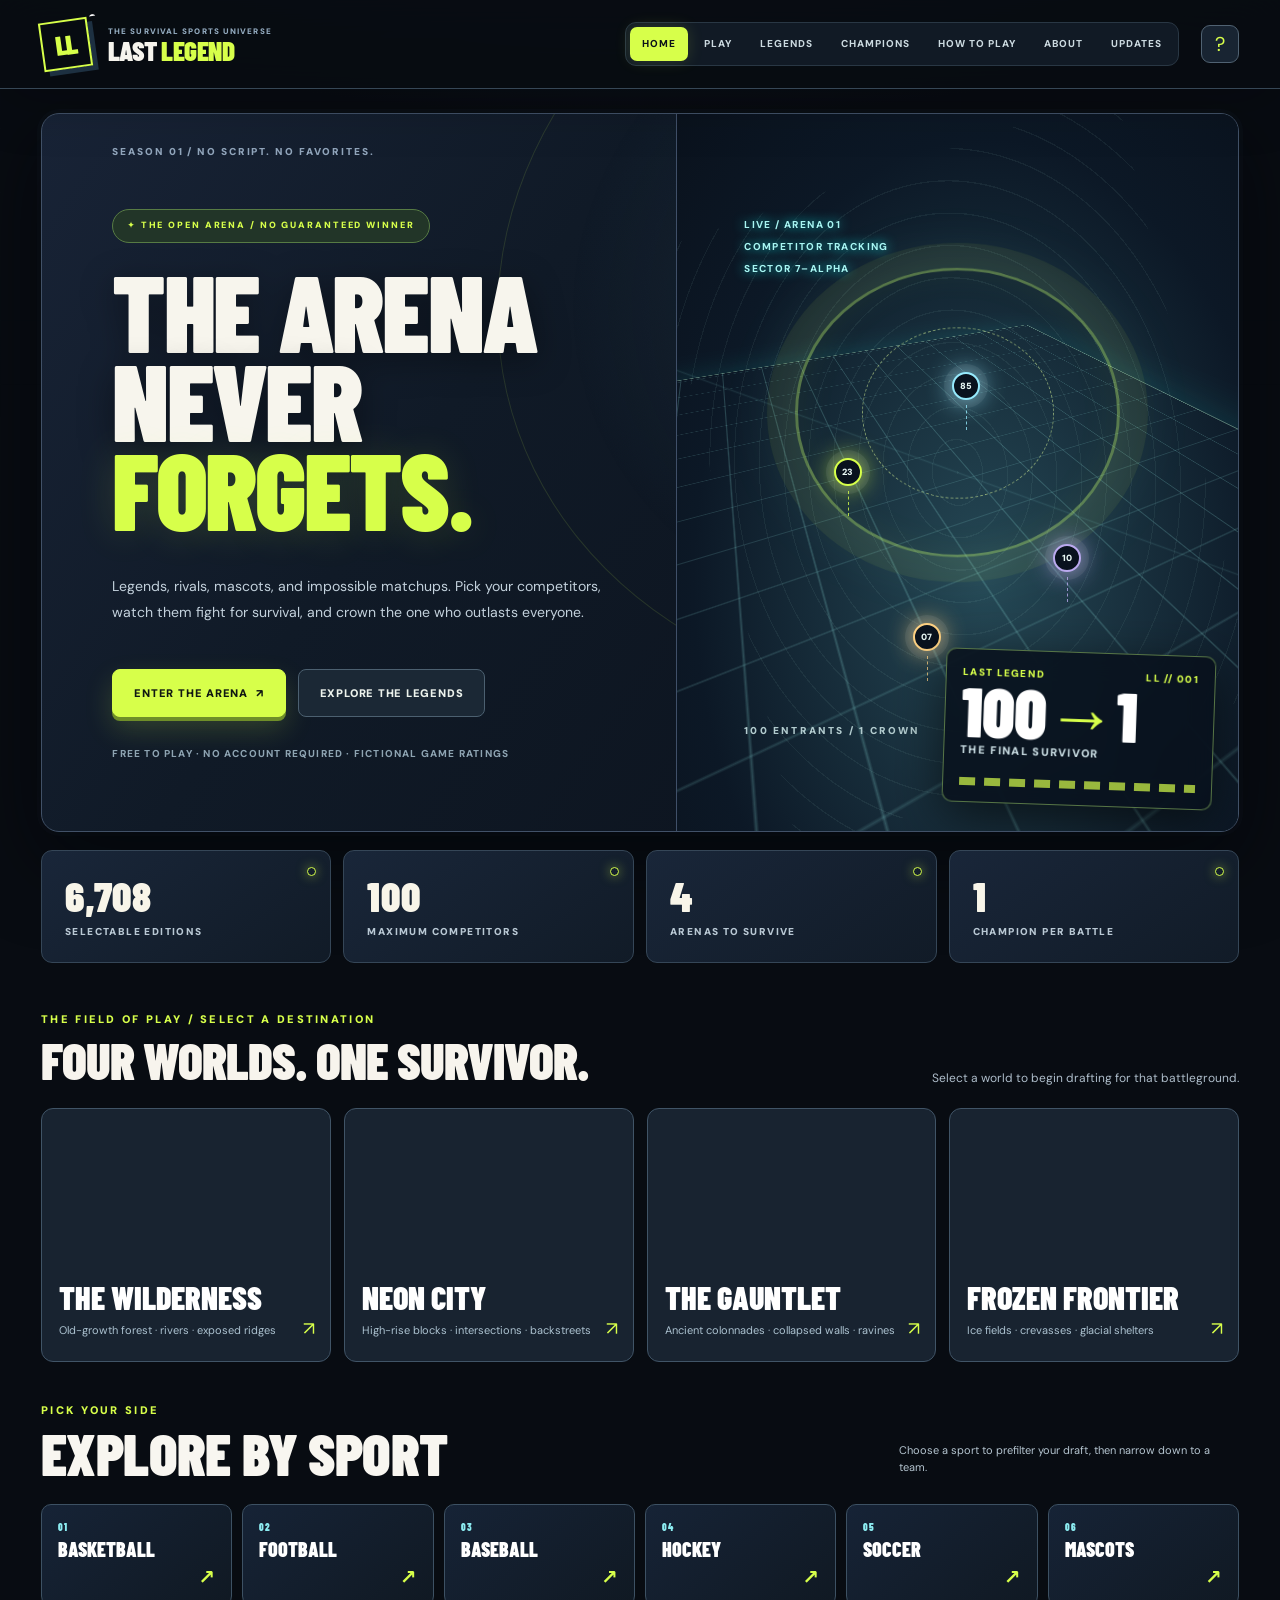
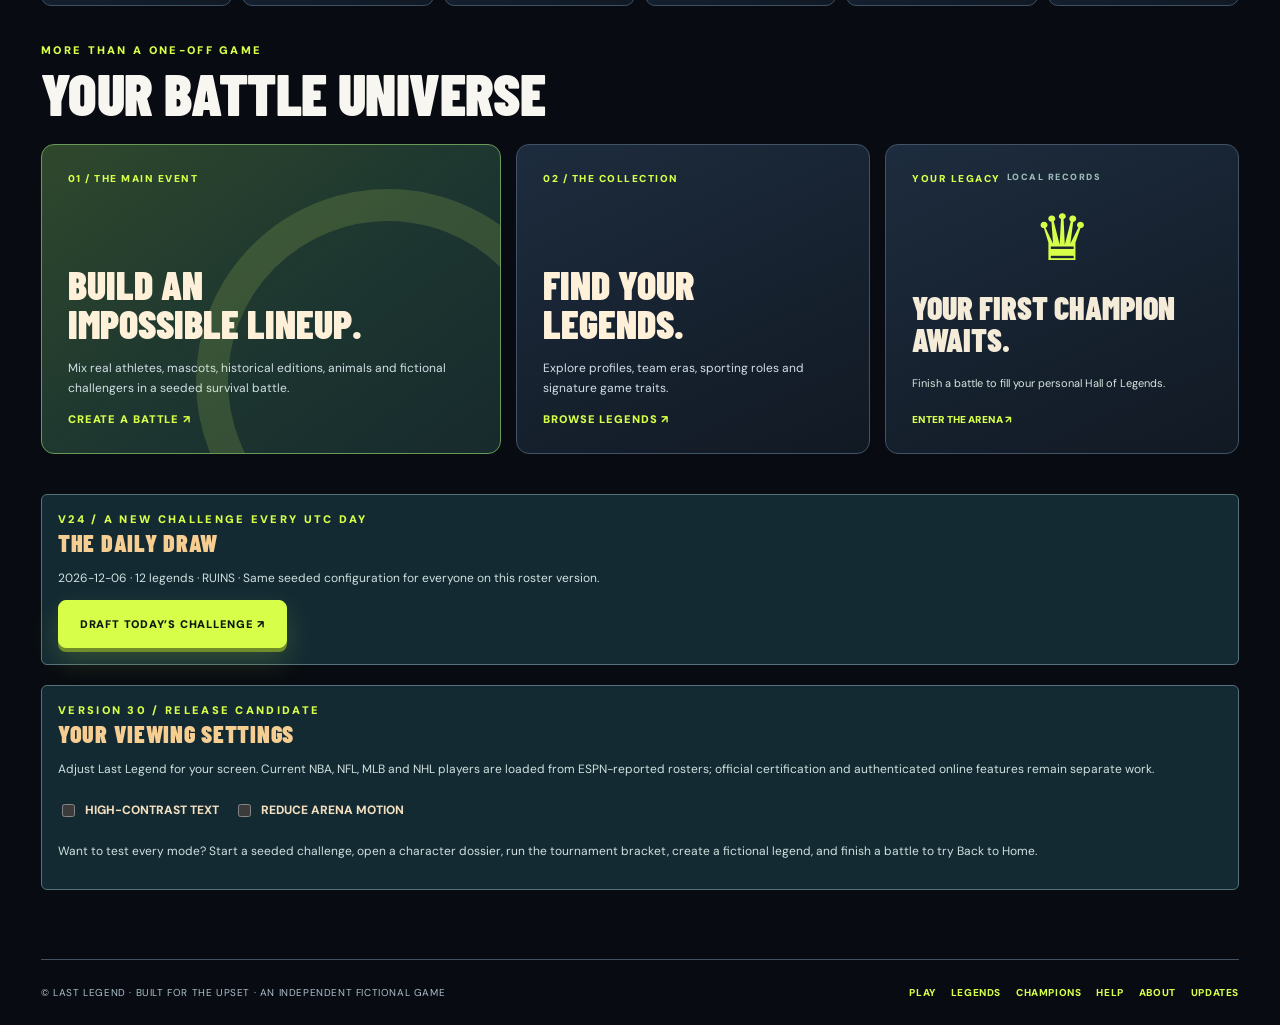
